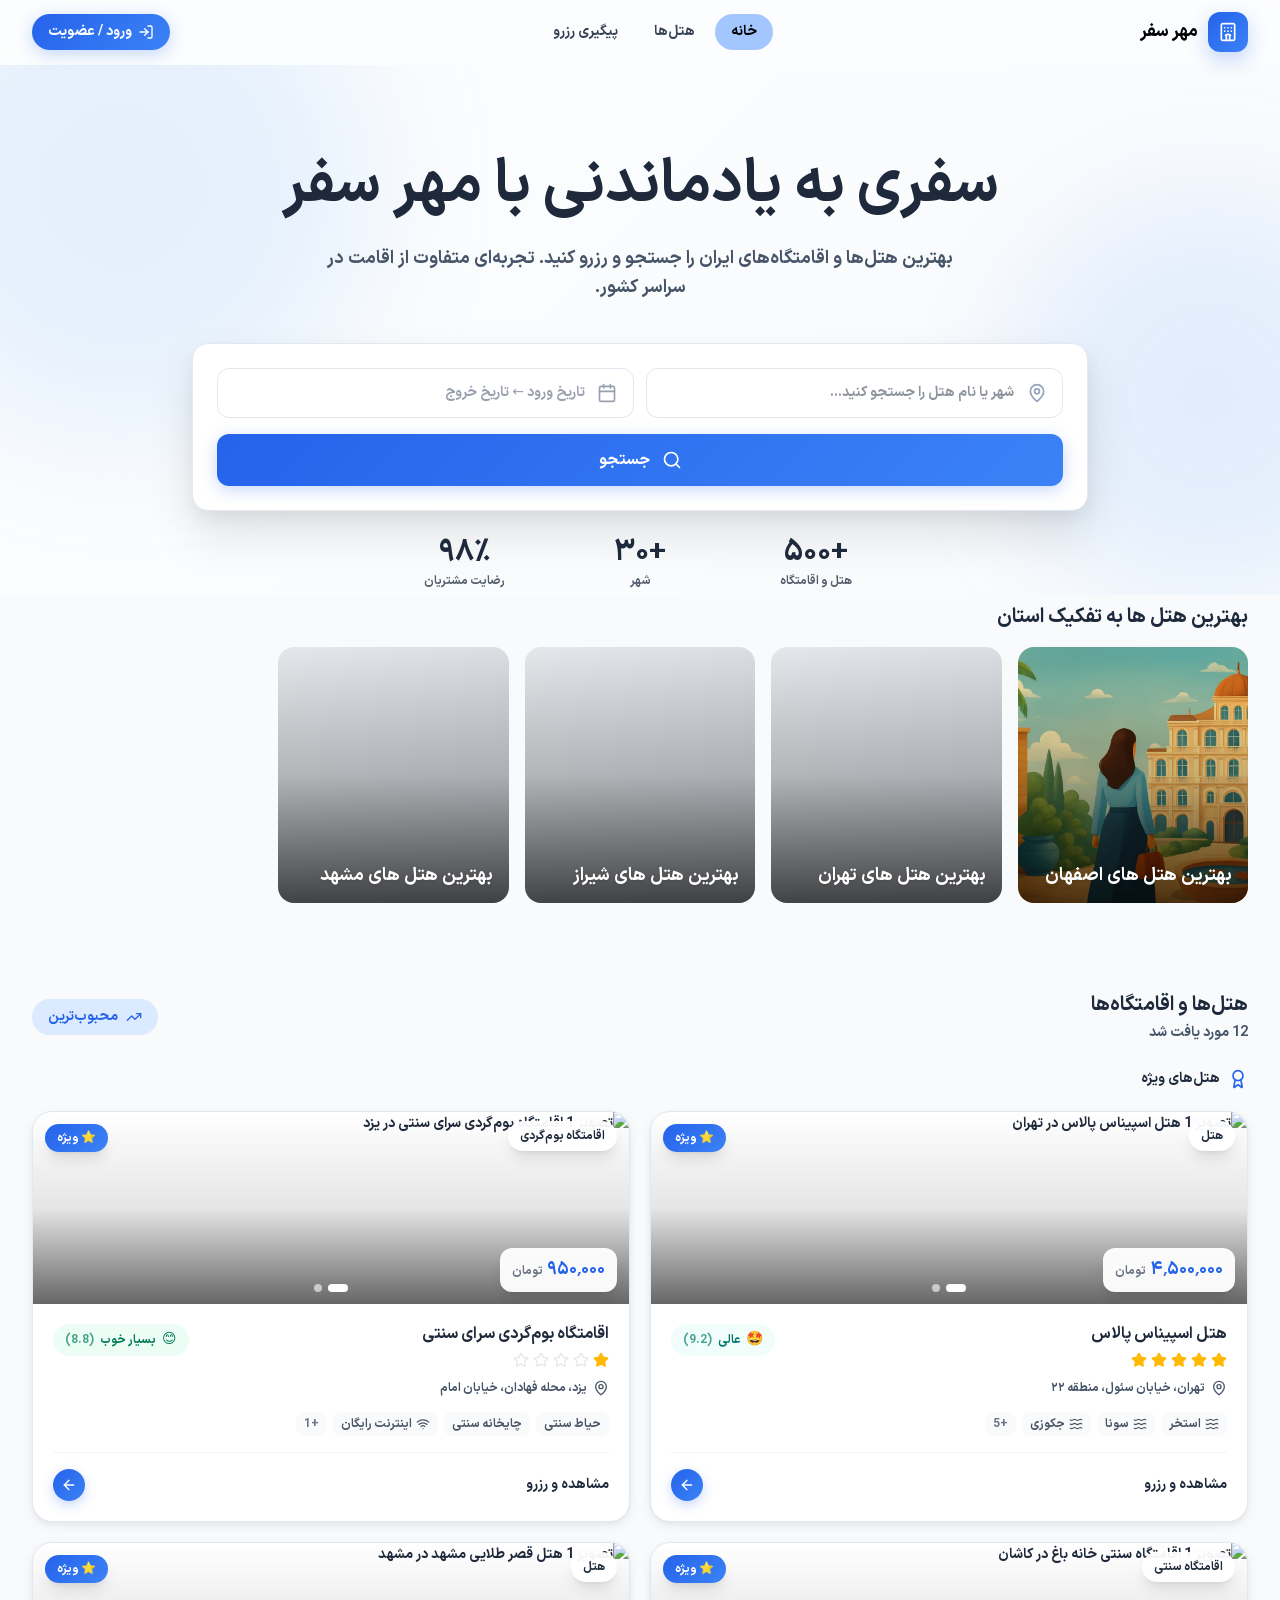
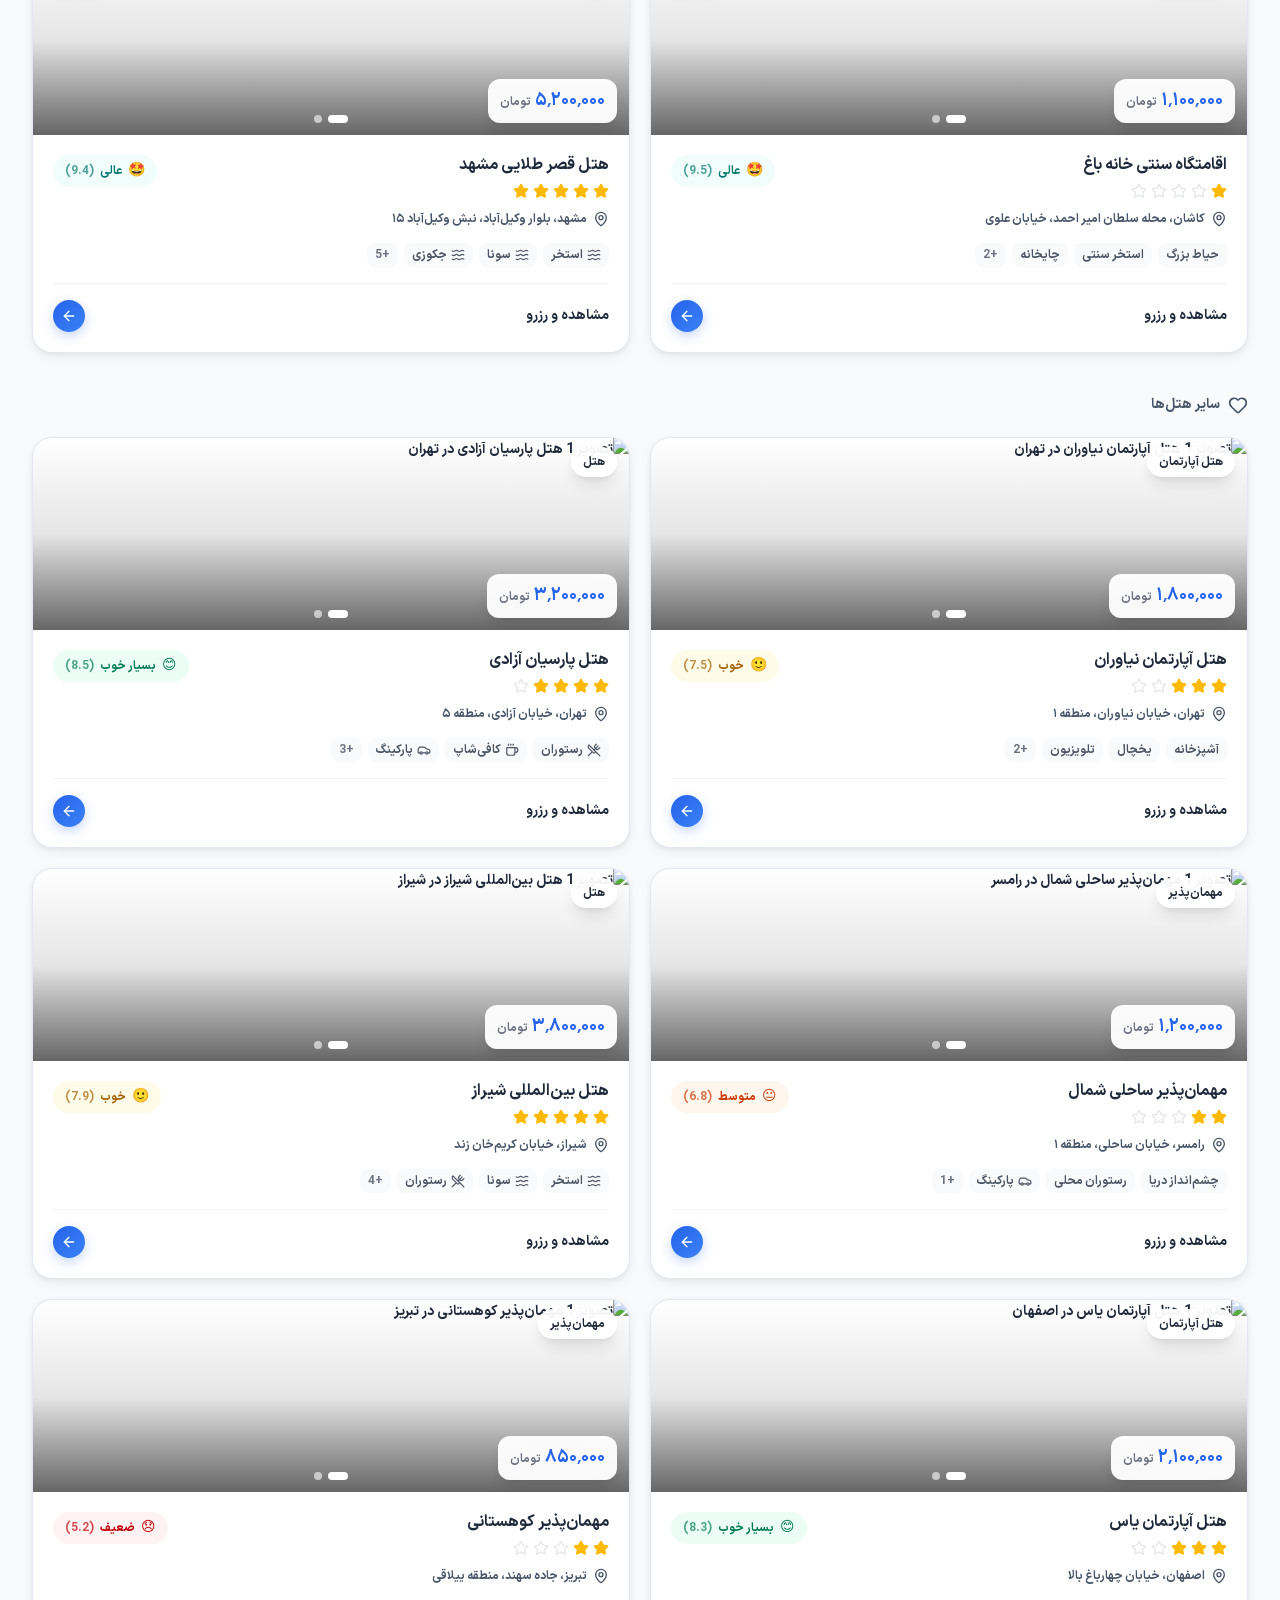
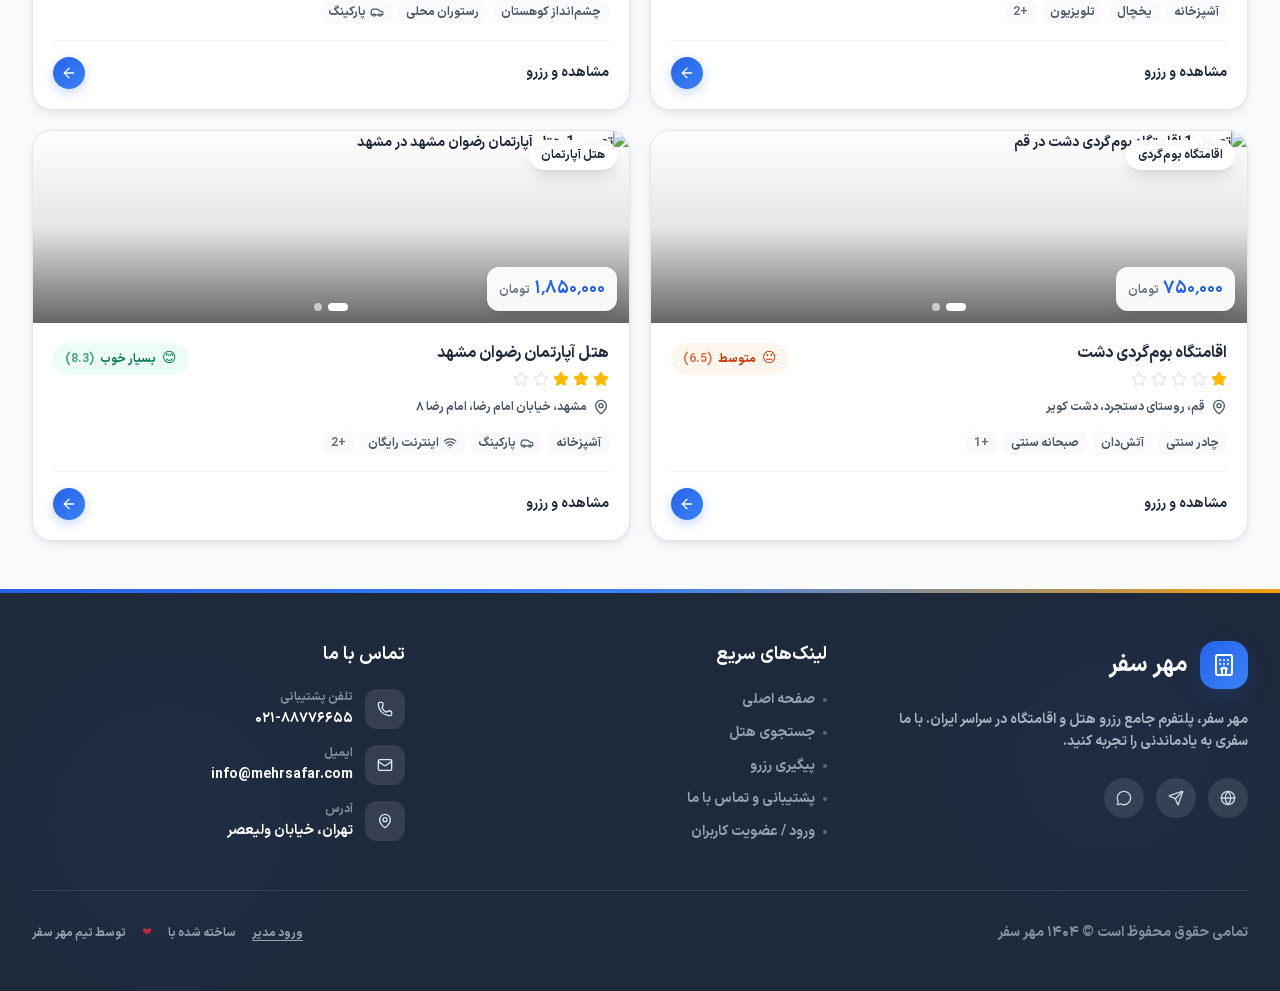
==== index.html @ 2c550559 "Add prebuilt single-file bundle (index.html + live.html) with mobile preview" ====
<!doctype html>
<html lang="fa" dir="rtl">
  <head>
    <meta charset="UTF-8" />
    <meta name="viewport" content="width=device-width, initial-scale=1.0" />
    <meta name="description" content="مهر سفر؛ پلتفرم جامع جستجو و رزرو آنلاین هتل و اقامتگاه در سراسر ایران. بهترین هتل‌ها، اقامتگاه‌های بوم‌گردی و سنتی را با بهترین قیمت رزرو کنید." />
    <meta name="theme-color" content="#2563eb" />
    <meta name="color-scheme" content="light" />
    <meta name="format-detection" content="telephone=no" />
    <meta property="og:type" content="website" />
    <meta property="og:locale" content="fa_IR" />
    <meta property="og:title" content="مهر سفر - رزرو هتل و اقامتگاه" />
    <meta property="og:description" content="جستجو و رزرو آنلاین هتل و اقامتگاه در سراسر ایران با مهر سفر." />
    <meta name="twitter:card" content="summary_large_image" />
    <title>مهر سفر - رزرو هتل و اقامتگاه</title>
    <script type="module" crossorigin>(function(){const s=document.createElement("link").relList;if(s&&s.supports&&s.supports("modulepreload"))return;for(const c of document.querySelectorAll('link[rel="modulepreload"]'))o(c);new MutationObserver(c=>{for(const f of c)if(f.type==="childList")for(const u of f.addedNodes)u.tagName==="LINK"&&u.rel==="modulepreload"&&o(u)}).observe(document,{childList:!0,subtree:!0});function r(c){const f={};return c.integrity&&(f.integrity=c.integrity),c.referrerPolicy&&(f.referrerPolicy=c.referrerPolicy),c.crossOrigin==="use-credentials"?f.credentials="include":c.crossOrigin==="anonymous"?f.credentials="omit":f.credentials="same-origin",f}function o(c){if(c.ep)return;c.ep=!0;const f=r(c);fetch(c.href,f)}})();var Pd={exports:{}},Ai={};var yg;function lN(){if(yg)return Ai;yg=1;var a=Symbol.for("react.transitional.element"),s=Symbol.for("react.fragment");function r(o,c,f){var u=null;if(f!==void 0&&(u=""+f),c.key!==void 0&&(u=""+c.key),"key"in c){f={};for(var x in c)x!=="key"&&(f[x]=c[x])}else f=c;return c=f.ref,{$$typeof:a,type:o,key:u,ref:c!==void 0?c:null,props:f}}return Ai.Fragment=s,Ai.jsx=r,Ai.jsxs=r,Ai}var bg;function iN(){return bg||(bg=1,Pd.exports=lN()),Pd.exports}var n=iN(),$d={exports:{}},we={};var vg;function rN(){if(vg)return we;vg=1;var a=Symbol.for("react.transitional.element"),s=Symbol.for("react.portal"),r=Symbol.for("react.fragment"),o=Symbol.for("react.strict_mode"),c=Symbol.for("react.profiler"),f=Symbol.for("react.consumer"),u=Symbol.for("react.context"),x=Symbol.for("react.forward_ref"),m=Symbol.for("react.suspense"),p=Symbol.for("react.memo"),g=Symbol.for("react.lazy"),v=Symbol.for("react.activity"),C=Symbol.iterator;function k(y){return y===null||typeof y!="object"?null:(y=C&&y[C]||y["@@iterator"],typeof y=="function"?y:null)}var T={isMounted:function(){return!1},enqueueForceUpdate:function(){},enqueueReplaceState:function(){},enqueueSetState:function(){}},N=Object.assign,j={};function w(y,A,z){this.props=y,this.context=A,this.refs=j,this.updater=z||T}w.prototype.isReactComponent={},w.prototype.setState=function(y,A){if(typeof y!="object"&&typeof y!="function"&&y!=null)throw Error("takes an object of state variables to update or a function which returns an object of state variables.");this.updater.enqueueSetState(this,y,A,"setState")},w.prototype.forceUpdate=function(y){this.updater.enqueueForceUpdate(this,y,"forceUpdate")};function M(){}M.prototype=w.prototype;function R(y,A,z){this.props=y,this.context=A,this.refs=j,this.updater=z||T}var V=R.prototype=new M;V.constructor=R,N(V,w.prototype),V.isPureReactComponent=!0;var G=Array.isArray;function J(){}var $={H:null,A:null,T:null,S:null},U=Object.prototype.hasOwnProperty;function ie(y,A,z){var X=z.ref;return{$$typeof:a,type:y,key:A,ref:X!==void 0?X:null,props:z}}function I(y,A){return ie(y.type,A,y.props)}function ce(y){return typeof y=="object"&&y!==null&&y.$$typeof===a}function de(y){var A={"=":"=0",":":"=2"};return"$"+y.replace(/[=:]/g,function(z){return A[z]})}var Ne=/\/+/g;function fe(y,A){return typeof y=="object"&&y!==null&&y.key!=null?de(""+y.key):A.toString(36)}function P(y){switch(y.status){case"fulfilled":return y.value;case"rejected":throw y.reason;default:switch(typeof y.status=="string"?y.then(J,J):(y.status="pending",y.then(function(A){y.status==="pending"&&(y.status="fulfilled",y.value=A)},function(A){y.status==="pending"&&(y.status="rejected",y.reason=A)})),y.status){case"fulfilled":return y.value;case"rejected":throw y.reason}}throw y}function D(y,A,z,X,W){var re=typeof y;(re==="undefined"||re==="boolean")&&(y=null);var pe=!1;if(y===null)pe=!0;else switch(re){case"bigint":case"string":case"number":pe=!0;break;case"object":switch(y.$$typeof){case a:case s:pe=!0;break;case g:return pe=y._init,D(pe(y._payload),A,z,X,W)}}if(pe)return W=W(y),pe=X===""?"."+fe(y,0):X,G(W)?(z="",pe!=null&&(z=pe.replace(Ne,"$&/")+"/"),D(W,A,z,"",function(he){return he})):W!=null&&(ce(W)&&(W=I(W,z+(W.key==null||y&&y.key===W.key?"":(""+W.key).replace(Ne,"$&/")+"/")+pe)),A.push(W)),1;pe=0;var Ke=X===""?".":X+":";if(G(y))for(var se=0;se<y.length;se++)X=y[se],re=Ke+fe(X,se),pe+=D(X,A,z,re,W);else if(se=k(y),typeof se=="function")for(y=se.call(y),se=0;!(X=y.next()).done;)X=X.value,re=Ke+fe(X,se++),pe+=D(X,A,z,re,W);else if(re==="object"){if(typeof y.then=="function")return D(P(y),A,z,X,W);throw A=String(y),Error("Objects are not valid as a React child (found: "+(A==="[object Object]"?"object with keys {"+Object.keys(y).join(", ")+"}":A)+"). If you meant to render a collection of children, use an array instead.")}return pe}function K(y,A,z){if(y==null)return y;var X=[],W=0;return D(y,X,"","",function(re){return A.call(z,re,W++)}),X}function te(y){if(y._status===-1){var A=y._result;A=A(),A.then(function(z){(y._status===0||y._status===-1)&&(y._status=1,y._result=z)},function(z){(y._status===0||y._status===-1)&&(y._status=2,y._result=z)}),y._status===-1&&(y._status=0,y._result=A)}if(y._status===1)return y._result.default;throw y._result}var le=typeof reportError=="function"?reportError:function(y){if(typeof window=="object"&&typeof window.ErrorEvent=="function"){var A=new window.ErrorEvent("error",{bubbles:!0,cancelable:!0,message:typeof y=="object"&&y!==null&&typeof y.message=="string"?String(y.message):String(y),error:y});if(!window.dispatchEvent(A))return}else if(typeof process=="object"&&typeof process.emit=="function"){process.emit("uncaughtException",y);return}console.error(y)},B={map:K,forEach:function(y,A,z){K(y,function(){A.apply(this,arguments)},z)},count:function(y){var A=0;return K(y,function(){A++}),A},toArray:function(y){return K(y,function(A){return A})||[]},only:function(y){if(!ce(y))throw Error("React.Children.only expected to receive a single React element child.");return y}};return we.Activity=v,we.Children=B,we.Component=w,we.Fragment=r,we.Profiler=c,we.PureComponent=R,we.StrictMode=o,we.Suspense=m,we.__CLIENT_INTERNALS_DO_NOT_USE_OR_WARN_USERS_THEY_CANNOT_UPGRADE=$,we.__COMPILER_RUNTIME={__proto__:null,c:function(y){return $.H.useMemoCache(y)}},we.cache=function(y){return function(){return y.apply(null,arguments)}},we.cacheSignal=function(){return null},we.cloneElement=function(y,A,z){if(y==null)throw Error("The argument must be a React element, but you passed "+y+".");var X=N({},y.props),W=y.key;if(A!=null)for(re in A.key!==void 0&&(W=""+A.key),A)!U.call(A,re)||re==="key"||re==="__self"||re==="__source"||re==="ref"&&A.ref===void 0||(X[re]=A[re]);var re=arguments.length-2;if(re===1)X.children=z;else if(1<re){for(var pe=Array(re),Ke=0;Ke<re;Ke++)pe[Ke]=arguments[Ke+2];X.children=pe}return ie(y.type,W,X)},we.createContext=function(y){return y={$$typeof:u,_currentValue:y,_currentValue2:y,_threadCount:0,Provider:null,Consumer:null},y.Provider=y,y.Consumer={$$typeof:f,_context:y},y},we.createElement=function(y,A,z){var X,W={},re=null;if(A!=null)for(X in A.key!==void 0&&(re=""+A.key),A)U.call(A,X)&&X!=="key"&&X!=="__self"&&X!=="__source"&&(W[X]=A[X]);var pe=arguments.length-2;if(pe===1)W.children=z;else if(1<pe){for(var Ke=Array(pe),se=0;se<pe;se++)Ke[se]=arguments[se+2];W.children=Ke}if(y&&y.defaultProps)for(X in pe=y.defaultProps,pe)W[X]===void 0&&(W[X]=pe[X]);return ie(y,re,W)},we.createRef=function(){return{current:null}},we.forwardRef=function(y){return{$$typeof:x,render:y}},we.isValidElement=ce,we.lazy=function(y){return{$$typeof:g,_payload:{_status:-1,_result:y},_init:te}},we.memo=function(y,A){return{$$typeof:p,type:y,compare:A===void 0?null:A}},we.startTransition=function(y){var A=$.T,z={};$.T=z;try{var X=y(),W=$.S;W!==null&&W(z,X),typeof X=="object"&&X!==null&&typeof X.then=="function"&&X.then(J,le)}catch(re){le(re)}finally{A!==null&&z.types!==null&&(A.types=z.types),$.T=A}},we.unstable_useCacheRefresh=function(){return $.H.useCacheRefresh()},we.use=function(y){return $.H.use(y)},we.useActionState=function(y,A,z){return $.H.useActionState(y,A,z)},we.useCallback=function(y,A){return $.H.useCallback(y,A)},we.useContext=function(y){return $.H.useContext(y)},we.useDebugValue=function(){},we.useDeferredValue=function(y,A){return $.H.useDeferredValue(y,A)},we.useEffect=function(y,A){return $.H.useEffect(y,A)},we.useEffectEvent=function(y){return $.H.useEffectEvent(y)},we.useId=function(){return $.H.useId()},we.useImperativeHandle=function(y,A,z){return $.H.useImperativeHandle(y,A,z)},we.useInsertionEffect=function(y,A){return $.H.useInsertionEffect(y,A)},we.useLayoutEffect=function(y,A){return $.H.useLayoutEffect(y,A)},we.useMemo=function(y,A){return $.H.useMemo(y,A)},we.useOptimistic=function(y,A){return $.H.useOptimistic(y,A)},we.useReducer=function(y,A,z){return $.H.useReducer(y,A,z)},we.useRef=function(y){return $.H.useRef(y)},we.useState=function(y){return $.H.useState(y)},we.useSyncExternalStore=function(y,A,z){return $.H.useSyncExternalStore(y,A,z)},we.useTransition=function(){return $.H.useTransition()},we.version="19.2.6",we}var jg;function bh(){return jg||(jg=1,$d.exports=rN()),$d.exports}var S=bh(),Yd={exports:{}},Ri={},qd={exports:{}},Gd={};var Ng;function oN(){return Ng||(Ng=1,(function(a){function s(D,K){var te=D.length;D.push(K);e:for(;0<te;){var le=te-1>>>1,B=D[le];if(0<c(B,K))D[le]=K,D[te]=B,te=le;else break e}}function r(D){return D.length===0?null:D[0]}function o(D){if(D.length===0)return null;var K=D[0],te=D.pop();if(te!==K){D[0]=te;e:for(var le=0,B=D.length,y=B>>>1;le<y;){var A=2*(le+1)-1,z=D[A],X=A+1,W=D[X];if(0>c(z,te))X<B&&0>c(W,z)?(D[le]=W,D[X]=te,le=X):(D[le]=z,D[A]=te,le=A);else if(X<B&&0>c(W,te))D[le]=W,D[X]=te,le=X;else break e}}return K}function c(D,K){var te=D.sortIndex-K.sortIndex;return te!==0?te:D.id-K.id}if(a.unstable_now=void 0,typeof performance=="object"&&typeof performance.now=="function"){var f=performance;a.unstable_now=function(){return f.now()}}else{var u=Date,x=u.now();a.unstable_now=function(){return u.now()-x}}var m=[],p=[],g=1,v=null,C=3,k=!1,T=!1,N=!1,j=!1,w=typeof setTimeout=="function"?setTimeout:null,M=typeof clearTimeout=="function"?clearTimeout:null,R=typeof setImmediate<"u"?setImmediate:null;function V(D){for(var K=r(p);K!==null;){if(K.callback===null)o(p);else if(K.startTime<=D)o(p),K.sortIndex=K.expirationTime,s(m,K);else break;K=r(p)}}function G(D){if(N=!1,V(D),!T)if(r(m)!==null)T=!0,J||(J=!0,de());else{var K=r(p);K!==null&&P(G,K.startTime-D)}}var J=!1,$=-1,U=5,ie=-1;function I(){return j?!0:!(a.unstable_now()-ie<U)}function ce(){if(j=!1,J){var D=a.unstable_now();ie=D;var K=!0;try{e:{T=!1,N&&(N=!1,M($),$=-1),k=!0;var te=C;try{t:{for(V(D),v=r(m);v!==null&&!(v.expirationTime>D&&I());){var le=v.callback;if(typeof le=="function"){v.callback=null,C=v.priorityLevel;var B=le(v.expirationTime<=D);if(D=a.unstable_now(),typeof B=="function"){v.callback=B,V(D),K=!0;break t}v===r(m)&&o(m),V(D)}else o(m);v=r(m)}if(v!==null)K=!0;else{var y=r(p);y!==null&&P(G,y.startTime-D),K=!1}}break e}finally{v=null,C=te,k=!1}K=void 0}}finally{K?de():J=!1}}}var de;if(typeof R=="function")de=function(){R(ce)};else if(typeof MessageChannel<"u"){var Ne=new MessageChannel,fe=Ne.port2;Ne.port1.onmessage=ce,de=function(){fe.postMessage(null)}}else de=function(){w(ce,0)};function P(D,K){$=w(function(){D(a.unstable_now())},K)}a.unstable_IdlePriority=5,a.unstable_ImmediatePriority=1,a.unstable_LowPriority=4,a.unstable_NormalPriority=3,a.unstable_Profiling=null,a.unstable_UserBlockingPriority=2,a.unstable_cancelCallback=function(D){D.callback=null},a.unstable_forceFrameRate=function(D){0>D||125<D?console.error("forceFrameRate takes a positive int between 0 and 125, forcing frame rates higher than 125 fps is not supported"):U=0<D?Math.floor(1e3/D):5},a.unstable_getCurrentPriorityLevel=function(){return C},a.unstable_next=function(D){switch(C){case 1:case 2:case 3:var K=3;break;default:K=C}var te=C;C=K;try{return D()}finally{C=te}},a.unstable_requestPaint=function(){j=!0},a.unstable_runWithPriority=function(D,K){switch(D){case 1:case 2:case 3:case 4:case 5:break;default:D=3}var te=C;C=D;try{return K()}finally{C=te}},a.unstable_scheduleCallback=function(D,K,te){var le=a.unstable_now();switch(typeof te=="object"&&te!==null?(te=te.delay,te=typeof te=="number"&&0<te?le+te:le):te=le,D){case 1:var B=-1;break;case 2:B=250;break;case 5:B=1073741823;break;case 4:B=1e4;break;default:B=5e3}return B=te+B,D={id:g++,callback:K,priorityLevel:D,startTime:te,expirationTime:B,sortIndex:-1},te>le?(D.sortIndex=te,s(p,D),r(m)===null&&D===r(p)&&(N?(M($),$=-1):N=!0,P(G,te-le))):(D.sortIndex=B,s(m,D),T||k||(T=!0,J||(J=!0,de()))),D},a.unstable_shouldYield=I,a.unstable_wrapCallback=function(D){var K=C;return function(){var te=C;C=K;try{return D.apply(this,arguments)}finally{C=te}}}})(Gd)),Gd}var wg;function cN(){return wg||(wg=1,qd.exports=oN()),qd.exports}var Xd={exports:{}},zt={};var Sg;function uN(){if(Sg)return zt;Sg=1;var a=bh();function s(m){var p="https://react.dev/errors/"+m;if(1<arguments.length){p+="?args[]="+encodeURIComponent(arguments[1]);for(var g=2;g<arguments.length;g++)p+="&args[]="+encodeURIComponent(arguments[g])}return"Minified React error #"+m+"; visit "+p+" for the full message or use the non-minified dev environment for full errors and additional helpful warnings."}function r(){}var o={d:{f:r,r:function(){throw Error(s(522))},D:r,C:r,L:r,m:r,X:r,S:r,M:r},p:0,findDOMNode:null},c=Symbol.for("react.portal");function f(m,p,g){var v=3<arguments.length&&arguments[3]!==void 0?arguments[3]:null;return{$$typeof:c,key:v==null?null:""+v,children:m,containerInfo:p,implementation:g}}var u=a.__CLIENT_INTERNALS_DO_NOT_USE_OR_WARN_USERS_THEY_CANNOT_UPGRADE;function x(m,p){if(m==="font")return"";if(typeof p=="string")return p==="use-credentials"?p:""}return zt.__DOM_INTERNALS_DO_NOT_USE_OR_WARN_USERS_THEY_CANNOT_UPGRADE=o,zt.createPortal=function(m,p){var g=2<arguments.length&&arguments[2]!==void 0?arguments[2]:null;if(!p||p.nodeType!==1&&p.nodeType!==9&&p.nodeType!==11)throw Error(s(299));return f(m,p,null,g)},zt.flushSync=function(m){var p=u.T,g=o.p;try{if(u.T=null,o.p=2,m)return m()}finally{u.T=p,o.p=g,o.d.f()}},zt.preconnect=function(m,p){typeof m=="string"&&(p?(p=p.crossOrigin,p=typeof p=="string"?p==="use-credentials"?p:"":void 0):p=null,o.d.C(m,p))},zt.prefetchDNS=function(m){typeof m=="string"&&o.d.D(m)},zt.preinit=function(m,p){if(typeof m=="string"&&p&&typeof p.as=="string"){var g=p.as,v=x(g,p.crossOrigin),C=typeof p.integrity=="string"?p.integrity:void 0,k=typeof p.fetchPriority=="string"?p.fetchPriority:void 0;g==="style"?o.d.S(m,typeof p.precedence=="string"?p.precedence:void 0,{crossOrigin:v,integrity:C,fetchPriority:k}):g==="script"&&o.d.X(m,{crossOrigin:v,integrity:C,fetchPriority:k,nonce:typeof p.nonce=="string"?p.nonce:void 0})}},zt.preinitModule=function(m,p){if(typeof m=="string")if(typeof p=="object"&&p!==null){if(p.as==null||p.as==="script"){var g=x(p.as,p.crossOrigin);o.d.M(m,{crossOrigin:g,integrity:typeof p.integrity=="string"?p.integrity:void 0,nonce:typeof p.nonce=="string"?p.nonce:void 0})}}else p==null&&o.d.M(m)},zt.preload=function(m,p){if(typeof m=="string"&&typeof p=="object"&&p!==null&&typeof p.as=="string"){var g=p.as,v=x(g,p.crossOrigin);o.d.L(m,g,{crossOrigin:v,integrity:typeof p.integrity=="string"?p.integrity:void 0,nonce:typeof p.nonce=="string"?p.nonce:void 0,type:typeof p.type=="string"?p.type:void 0,fetchPriority:typeof p.fetchPriority=="string"?p.fetchPriority:void 0,referrerPolicy:typeof p.referrerPolicy=="string"?p.referrerPolicy:void 0,imageSrcSet:typeof p.imageSrcSet=="string"?p.imageSrcSet:void 0,imageSizes:typeof p.imageSizes=="string"?p.imageSizes:void 0,media:typeof p.media=="string"?p.media:void 0})}},zt.preloadModule=function(m,p){if(typeof m=="string")if(p){var g=x(p.as,p.crossOrigin);o.d.m(m,{as:typeof p.as=="string"&&p.as!=="script"?p.as:void 0,crossOrigin:g,integrity:typeof p.integrity=="string"?p.integrity:void 0})}else o.d.m(m)},zt.requestFormReset=function(m){o.d.r(m)},zt.unstable_batchedUpdates=function(m,p){return m(p)},zt.useFormState=function(m,p,g){return u.H.useFormState(m,p,g)},zt.useFormStatus=function(){return u.H.useHostTransitionStatus()},zt.version="19.2.6",zt}var Cg;function T1(){if(Cg)return Xd.exports;Cg=1;function a(){if(!(typeof __REACT_DEVTOOLS_GLOBAL_HOOK__>"u"||typeof __REACT_DEVTOOLS_GLOBAL_HOOK__.checkDCE!="function"))try{__REACT_DEVTOOLS_GLOBAL_HOOK__.checkDCE(a)}catch(s){console.error(s)}}return a(),Xd.exports=uN(),Xd.exports}var kg;function dN(){if(kg)return Ri;kg=1;var a=cN(),s=bh(),r=T1();function o(e){var t="https://react.dev/errors/"+e;if(1<arguments.length){t+="?args[]="+encodeURIComponent(arguments[1]);for(var l=2;l<arguments.length;l++)t+="&args[]="+encodeURIComponent(arguments[l])}return"Minified React error #"+e+"; visit "+t+" for the full message or use the non-minified dev environment for full errors and additional helpful warnings."}function c(e){return!(!e||e.nodeType!==1&&e.nodeType!==9&&e.nodeType!==11)}function f(e){var t=e,l=e;if(e.alternate)for(;t.return;)t=t.return;else{e=t;do t=e,(t.flags&4098)!==0&&(l=t.return),e=t.return;while(e)}return t.tag===3?l:null}function u(e){if(e.tag===13){var t=e.memoizedState;if(t===null&&(e=e.alternate,e!==null&&(t=e.memoizedState)),t!==null)return t.dehydrated}return null}function x(e){if(e.tag===31){var t=e.memoizedState;if(t===null&&(e=e.alternate,e!==null&&(t=e.memoizedState)),t!==null)return t.dehydrated}return null}function m(e){if(f(e)!==e)throw Error(o(188))}function p(e){var t=e.alternate;if(!t){if(t=f(e),t===null)throw Error(o(188));return t!==e?null:e}for(var l=e,i=t;;){var d=l.return;if(d===null)break;var h=d.alternate;if(h===null){if(i=d.return,i!==null){l=i;continue}break}if(d.child===h.child){for(h=d.child;h;){if(h===l)return m(d),e;if(h===i)return m(d),t;h=h.sibling}throw Error(o(188))}if(l.return!==i.return)l=d,i=h;else{for(var b=!1,E=d.child;E;){if(E===l){b=!0,l=d,i=h;break}if(E===i){b=!0,i=d,l=h;break}E=E.sibling}if(!b){for(E=h.child;E;){if(E===l){b=!0,l=h,i=d;break}if(E===i){b=!0,i=h,l=d;break}E=E.sibling}if(!b)throw Error(o(189))}}if(l.alternate!==i)throw Error(o(190))}if(l.tag!==3)throw Error(o(188));return l.stateNode.current===l?e:t}function g(e){var t=e.tag;if(t===5||t===26||t===27||t===6)return e;for(e=e.child;e!==null;){if(t=g(e),t!==null)return t;e=e.sibling}return null}var v=Object.assign,C=Symbol.for("react.element"),k=Symbol.for("react.transitional.element"),T=Symbol.for("react.portal"),N=Symbol.for("react.fragment"),j=Symbol.for("react.strict_mode"),w=Symbol.for("react.profiler"),M=Symbol.for("react.consumer"),R=Symbol.for("react.context"),V=Symbol.for("react.forward_ref"),G=Symbol.for("react.suspense"),J=Symbol.for("react.suspense_list"),$=Symbol.for("react.memo"),U=Symbol.for("react.lazy"),ie=Symbol.for("react.activity"),I=Symbol.for("react.memo_cache_sentinel"),ce=Symbol.iterator;function de(e){return e===null||typeof e!="object"?null:(e=ce&&e[ce]||e["@@iterator"],typeof e=="function"?e:null)}var Ne=Symbol.for("react.client.reference");function fe(e){if(e==null)return null;if(typeof e=="function")return e.$$typeof===Ne?null:e.displayName||e.name||null;if(typeof e=="string")return e;switch(e){case N:return"Fragment";case w:return"Profiler";case j:return"StrictMode";case G:return"Suspense";case J:return"SuspenseList";case ie:return"Activity"}if(typeof e=="object")switch(e.$$typeof){case T:return"Portal";case R:return e.displayName||"Context";case M:return(e._context.displayName||"Context")+".Consumer";case V:var t=e.render;return e=e.displayName,e||(e=t.displayName||t.name||"",e=e!==""?"ForwardRef("+e+")":"ForwardRef"),e;case $:return t=e.displayName||null,t!==null?t:fe(e.type)||"Memo";case U:t=e._payload,e=e._init;try{return fe(e(t))}catch{}}return null}var P=Array.isArray,D=s.__CLIENT_INTERNALS_DO_NOT_USE_OR_WARN_USERS_THEY_CANNOT_UPGRADE,K=r.__DOM_INTERNALS_DO_NOT_USE_OR_WARN_USERS_THEY_CANNOT_UPGRADE,te={pending:!1,data:null,method:null,action:null},le=[],B=-1;function y(e){return{current:e}}function A(e){0>B||(e.current=le[B],le[B]=null,B--)}function z(e,t){B++,le[B]=e.current,e.current=t}var X=y(null),W=y(null),re=y(null),pe=y(null);function Ke(e,t){switch(z(re,t),z(W,e),z(X,null),t.nodeType){case 9:case 11:e=(e=t.documentElement)&&(e=e.namespaceURI)?Px(e):0;break;default:if(e=t.tagName,t=t.namespaceURI)t=Px(t),e=$x(t,e);else switch(e){case"svg":e=1;break;case"math":e=2;break;default:e=0}}A(X),z(X,e)}function se(){A(X),A(W),A(re)}function he(e){e.memoizedState!==null&&z(pe,e);var t=X.current,l=$x(t,e.type);t!==l&&(z(W,e),z(X,l))}function Re(e){W.current===e&&(A(X),A(W)),pe.current===e&&(A(pe),ki._currentValue=te)}var Qe,mt;function Dt(e){if(Qe===void 0)try{throw Error()}catch(l){var t=l.stack.trim().match(/\n( *(at )?)/);Qe=t&&t[1]||"",mt=-1<l.stack.indexOf(`
    at`)?" (<anonymous>)":-1<l.stack.indexOf("@")?"@unknown:0:0":""}return`
`+Qe+e+mt}var Rt=!1;function Qn(e,t){if(!e||Rt)return"";Rt=!0;var l=Error.prepareStackTrace;Error.prepareStackTrace=void 0;try{var i={DetermineComponentFrameRoot:function(){try{if(t){var ne=function(){throw Error()};if(Object.defineProperty(ne.prototype,"props",{set:function(){throw Error()}}),typeof Reflect=="object"&&Reflect.construct){try{Reflect.construct(ne,[])}catch(Z){var F=Z}Reflect.construct(e,[],ne)}else{try{ne.call()}catch(Z){F=Z}e.call(ne.prototype)}}else{try{throw Error()}catch(Z){F=Z}(ne=e())&&typeof ne.catch=="function"&&ne.catch(function(){})}}catch(Z){if(Z&&F&&typeof Z.stack=="string")return[Z.stack,F.stack]}return[null,null]}};i.DetermineComponentFrameRoot.displayName="DetermineComponentFrameRoot";var d=Object.getOwnPropertyDescriptor(i.DetermineComponentFrameRoot,"name");d&&d.configurable&&Object.defineProperty(i.DetermineComponentFrameRoot,"name",{value:"DetermineComponentFrameRoot"});var h=i.DetermineComponentFrameRoot(),b=h[0],E=h[1];if(b&&E){var _=b.split(`
`),q=E.split(`
`);for(d=i=0;i<_.length&&!_[i].includes("DetermineComponentFrameRoot");)i++;for(;d<q.length&&!q[d].includes("DetermineComponentFrameRoot");)d++;if(i===_.length||d===q.length)for(i=_.length-1,d=q.length-1;1<=i&&0<=d&&_[i]!==q[d];)d--;for(;1<=i&&0<=d;i--,d--)if(_[i]!==q[d]){if(i!==1||d!==1)do if(i--,d--,0>d||_[i]!==q[d]){var ee=`
`+_[i].replace(" at new "," at ");return e.displayName&&ee.includes("<anonymous>")&&(ee=ee.replace("<anonymous>",e.displayName)),ee}while(1<=i&&0<=d);break}}}finally{Rt=!1,Error.prepareStackTrace=l}return(l=e?e.displayName||e.name:"")?Dt(l):""}function Ll(e,t){switch(e.tag){case 26:case 27:case 5:return Dt(e.type);case 16:return Dt("Lazy");case 13:return e.child!==t&&t!==null?Dt("Suspense Fallback"):Dt("Suspense");case 19:return Dt("SuspenseList");case 0:case 15:return Qn(e.type,!1);case 11:return Qn(e.type.render,!1);case 1:return Qn(e.type,!0);case 31:return Dt("Activity");default:return""}}function Jn(e){try{var t="",l=null;do t+=Ll(e,l),l=e,e=e.return;while(e);return t}catch(i){return`
Error generating stack: `+i.message+`
`+i.stack}}var gn=Object.prototype.hasOwnProperty,ga=a.unstable_scheduleCallback,es=a.unstable_cancelCallback,ts=a.unstable_shouldYield,Vl=a.unstable_requestPaint,qe=a.unstable_now,wc=a.unstable_getCurrentPriorityLevel,or=a.unstable_ImmediatePriority,cr=a.unstable_UserBlockingPriority,Rs=a.unstable_NormalPriority,ur=a.unstable_LowPriority,Hl=a.unstable_IdlePriority,Sc=a.log,O=a.unstable_setDisableYieldValue,oe=null,ue=null;function Be(e){if(typeof Sc=="function"&&O(e),ue&&typeof ue.setStrictMode=="function")try{ue.setStrictMode(oe,e)}catch{}}var _t=Math.clz32?Math.clz32:Tc,Cc=Math.log,kc=Math.LN2;function Tc(e){return e>>>=0,e===0?32:31-(Cc(e)/kc|0)|0}var je=256,We=262144,Ha=4194304;function Ua(e){var t=e&42;if(t!==0)return t;switch(e&-e){case 1:return 1;case 2:return 2;case 4:return 4;case 8:return 8;case 16:return 16;case 32:return 32;case 64:return 64;case 128:return 128;case 256:case 512:case 1024:case 2048:case 4096:case 8192:case 16384:case 32768:case 65536:case 131072:return e&261888;case 262144:case 524288:case 1048576:case 2097152:return e&3932160;case 4194304:case 8388608:case 16777216:case 33554432:return e&62914560;case 67108864:return 67108864;case 134217728:return 134217728;case 268435456:return 268435456;case 536870912:return 536870912;case 1073741824:return 0;default:return e}}function Pa(e,t,l){var i=e.pendingLanes;if(i===0)return 0;var d=0,h=e.suspendedLanes,b=e.pingedLanes;e=e.warmLanes;var E=i&134217727;return E!==0?(i=E&~h,i!==0?d=Ua(i):(b&=E,b!==0?d=Ua(b):l||(l=E&~e,l!==0&&(d=Ua(l))))):(E=i&~h,E!==0?d=Ua(E):b!==0?d=Ua(b):l||(l=i&~e,l!==0&&(d=Ua(l)))),d===0?0:t!==0&&t!==d&&(t&h)===0&&(h=d&-d,l=t&-t,h>=l||h===32&&(l&4194048)!==0)?t:d}function Ut(e,t){return(e.pendingLanes&~(e.suspendedLanes&~e.pingedLanes)&t)===0}function Mc(e,t){switch(e){case 1:case 2:case 4:case 8:case 64:return t+250;case 16:case 32:case 128:case 256:case 512:case 1024:case 2048:case 4096:case 8192:case 16384:case 32768:case 65536:case 131072:case 262144:case 524288:case 1048576:case 2097152:return t+5e3;case 4194304:case 8388608:case 16777216:case 33554432:return-1;case 67108864:case 134217728:case 268435456:case 536870912:case 1073741824:return-1;default:return-1}}function Nm(){var e=Ha;return Ha<<=1,(Ha&62914560)===0&&(Ha=4194304),e}function Ec(e){for(var t=[],l=0;31>l;l++)t.push(e);return t}function Ul(e,t){e.pendingLanes|=t,t!==268435456&&(e.suspendedLanes=0,e.pingedLanes=0,e.warmLanes=0)}function F2(e,t,l,i,d,h){var b=e.pendingLanes;e.pendingLanes=l,e.suspendedLanes=0,e.pingedLanes=0,e.warmLanes=0,e.expiredLanes&=l,e.entangledLanes&=l,e.errorRecoveryDisabledLanes&=l,e.shellSuspendCounter=0;var E=e.entanglements,_=e.expirationTimes,q=e.hiddenUpdates;for(l=b&~l;0<l;){var ee=31-_t(l),ne=1<<ee;E[ee]=0,_[ee]=-1;var F=q[ee];if(F!==null)for(q[ee]=null,ee=0;ee<F.length;ee++){var Z=F[ee];Z!==null&&(Z.lane&=-536870913)}l&=~ne}i!==0&&wm(e,i,0),h!==0&&d===0&&e.tag!==0&&(e.suspendedLanes|=h&~(b&~t))}function wm(e,t,l){e.pendingLanes|=t,e.suspendedLanes&=~t;var i=31-_t(t);e.entangledLanes|=t,e.entanglements[i]=e.entanglements[i]|1073741824|l&261930}function Sm(e,t){var l=e.entangledLanes|=t;for(e=e.entanglements;l;){var i=31-_t(l),d=1<<i;d&t|e[i]&t&&(e[i]|=t),l&=~d}}function Cm(e,t){var l=t&-t;return l=(l&42)!==0?1:Ac(l),(l&(e.suspendedLanes|t))!==0?0:l}function Ac(e){switch(e){case 2:e=1;break;case 8:e=4;break;case 32:e=16;break;case 256:case 512:case 1024:case 2048:case 4096:case 8192:case 16384:case 32768:case 65536:case 131072:case 262144:case 524288:case 1048576:case 2097152:case 4194304:case 8388608:case 16777216:case 33554432:e=128;break;case 268435456:e=134217728;break;default:e=0}return e}function Rc(e){return e&=-e,2<e?8<e?(e&134217727)!==0?32:268435456:8:2}function km(){var e=K.p;return e!==0?e:(e=window.event,e===void 0?32:dg(e.type))}function Tm(e,t){var l=K.p;try{return K.p=e,t()}finally{K.p=l}}var yn=Math.random().toString(36).slice(2),jt="__reactFiber$"+yn,Pt="__reactProps$"+yn,zs="__reactContainer$"+yn,zc="__reactEvents$"+yn,I2="__reactListeners$"+yn,K2="__reactHandles$"+yn,Mm="__reactResources$"+yn,Pl="__reactMarker$"+yn;function Dc(e){delete e[jt],delete e[Pt],delete e[zc],delete e[I2],delete e[K2]}function Ds(e){var t=e[jt];if(t)return t;for(var l=e.parentNode;l;){if(t=l[zs]||l[jt]){if(l=t.alternate,t.child!==null||l!==null&&l.child!==null)for(e=Kx(e);e!==null;){if(l=e[jt])return l;e=Kx(e)}return t}e=l,l=e.parentNode}return null}function _s(e){if(e=e[jt]||e[zs]){var t=e.tag;if(t===5||t===6||t===13||t===31||t===26||t===27||t===3)return e}return null}function $l(e){var t=e.tag;if(t===5||t===26||t===27||t===6)return e.stateNode;throw Error(o(33))}function Bs(e){var t=e[Mm];return t||(t=e[Mm]={hoistableStyles:new Map,hoistableScripts:new Map}),t}function yt(e){e[Pl]=!0}var Em=new Set,Am={};function as(e,t){Os(e,t),Os(e+"Capture",t)}function Os(e,t){for(Am[e]=t,e=0;e<t.length;e++)Em.add(t[e])}var W2=RegExp("^[:A-Z_a-z\\u00C0-\\u00D6\\u00D8-\\u00F6\\u00F8-\\u02FF\\u0370-\\u037D\\u037F-\\u1FFF\\u200C-\\u200D\\u2070-\\u218F\\u2C00-\\u2FEF\\u3001-\\uD7FF\\uF900-\\uFDCF\\uFDF0-\\uFFFD][:A-Z_a-z\\u00C0-\\u00D6\\u00D8-\\u00F6\\u00F8-\\u02FF\\u0370-\\u037D\\u037F-\\u1FFF\\u200C-\\u200D\\u2070-\\u218F\\u2C00-\\u2FEF\\u3001-\\uD7FF\\uF900-\\uFDCF\\uFDF0-\\uFFFD\\-.0-9\\u00B7\\u0300-\\u036F\\u203F-\\u2040]*$"),Rm={},zm={};function Z2(e){return gn.call(zm,e)?!0:gn.call(Rm,e)?!1:W2.test(e)?zm[e]=!0:(Rm[e]=!0,!1)}function dr(e,t,l){if(Z2(t))if(l===null)e.removeAttribute(t);else{switch(typeof l){case"undefined":case"function":case"symbol":e.removeAttribute(t);return;case"boolean":var i=t.toLowerCase().slice(0,5);if(i!=="data-"&&i!=="aria-"){e.removeAttribute(t);return}}e.setAttribute(t,""+l)}}function fr(e,t,l){if(l===null)e.removeAttribute(t);else{switch(typeof l){case"undefined":case"function":case"symbol":case"boolean":e.removeAttribute(t);return}e.setAttribute(t,""+l)}}function $a(e,t,l,i){if(i===null)e.removeAttribute(l);else{switch(typeof i){case"undefined":case"function":case"symbol":case"boolean":e.removeAttribute(l);return}e.setAttributeNS(t,l,""+i)}}function na(e){switch(typeof e){case"bigint":case"boolean":case"number":case"string":case"undefined":return e;case"object":return e;default:return""}}function Dm(e){var t=e.type;return(e=e.nodeName)&&e.toLowerCase()==="input"&&(t==="checkbox"||t==="radio")}function Q2(e,t,l){var i=Object.getOwnPropertyDescriptor(e.constructor.prototype,t);if(!e.hasOwnProperty(t)&&typeof i<"u"&&typeof i.get=="function"&&typeof i.set=="function"){var d=i.get,h=i.set;return Object.defineProperty(e,t,{configurable:!0,get:function(){return d.call(this)},set:function(b){l=""+b,h.call(this,b)}}),Object.defineProperty(e,t,{enumerable:i.enumerable}),{getValue:function(){return l},setValue:function(b){l=""+b},stopTracking:function(){e._valueTracker=null,delete e[t]}}}}function _c(e){if(!e._valueTracker){var t=Dm(e)?"checked":"value";e._valueTracker=Q2(e,t,""+e[t])}}function _m(e){if(!e)return!1;var t=e._valueTracker;if(!t)return!0;var l=t.getValue(),i="";return e&&(i=Dm(e)?e.checked?"true":"false":e.value),e=i,e!==l?(t.setValue(e),!0):!1}function hr(e){if(e=e||(typeof document<"u"?document:void 0),typeof e>"u")return null;try{return e.activeElement||e.body}catch{return e.body}}var J2=/[\n"\\]/g;function sa(e){return e.replace(J2,function(t){return"\\"+t.charCodeAt(0).toString(16)+" "})}function Bc(e,t,l,i,d,h,b,E){e.name="",b!=null&&typeof b!="function"&&typeof b!="symbol"&&typeof b!="boolean"?e.type=b:e.removeAttribute("type"),t!=null?b==="number"?(t===0&&e.value===""||e.value!=t)&&(e.value=""+na(t)):e.value!==""+na(t)&&(e.value=""+na(t)):b!=="submit"&&b!=="reset"||e.removeAttribute("value"),t!=null?Oc(e,b,na(t)):l!=null?Oc(e,b,na(l)):i!=null&&e.removeAttribute("value"),d==null&&h!=null&&(e.defaultChecked=!!h),d!=null&&(e.checked=d&&typeof d!="function"&&typeof d!="symbol"),E!=null&&typeof E!="function"&&typeof E!="symbol"&&typeof E!="boolean"?e.name=""+na(E):e.removeAttribute("name")}function Bm(e,t,l,i,d,h,b,E){if(h!=null&&typeof h!="function"&&typeof h!="symbol"&&typeof h!="boolean"&&(e.type=h),t!=null||l!=null){if(!(h!=="submit"&&h!=="reset"||t!=null)){_c(e);return}l=l!=null?""+na(l):"",t=t!=null?""+na(t):l,E||t===e.value||(e.value=t),e.defaultValue=t}i=i??d,i=typeof i!="function"&&typeof i!="symbol"&&!!i,e.checked=E?e.checked:!!i,e.defaultChecked=!!i,b!=null&&typeof b!="function"&&typeof b!="symbol"&&typeof b!="boolean"&&(e.name=b),_c(e)}function Oc(e,t,l){t==="number"&&hr(e.ownerDocument)===e||e.defaultValue===""+l||(e.defaultValue=""+l)}function Ls(e,t,l,i){if(e=e.options,t){t={};for(var d=0;d<l.length;d++)t["$"+l[d]]=!0;for(l=0;l<e.length;l++)d=t.hasOwnProperty("$"+e[l].value),e[l].selected!==d&&(e[l].selected=d),d&&i&&(e[l].defaultSelected=!0)}else{for(l=""+na(l),t=null,d=0;d<e.length;d++){if(e[d].value===l){e[d].selected=!0,i&&(e[d].defaultSelected=!0);return}t!==null||e[d].disabled||(t=e[d])}t!==null&&(t.selected=!0)}}function Om(e,t,l){if(t!=null&&(t=""+na(t),t!==e.value&&(e.value=t),l==null)){e.defaultValue!==t&&(e.defaultValue=t);return}e.defaultValue=l!=null?""+na(l):""}function Lm(e,t,l,i){if(t==null){if(i!=null){if(l!=null)throw Error(o(92));if(P(i)){if(1<i.length)throw Error(o(93));i=i[0]}l=i}l==null&&(l=""),t=l}l=na(t),e.defaultValue=l,i=e.textContent,i===l&&i!==""&&i!==null&&(e.value=i),_c(e)}function Vs(e,t){if(t){var l=e.firstChild;if(l&&l===e.lastChild&&l.nodeType===3){l.nodeValue=t;return}}e.textContent=t}var ej=new Set("animationIterationCount aspectRatio borderImageOutset borderImageSlice borderImageWidth boxFlex boxFlexGroup boxOrdinalGroup columnCount columns flex flexGrow flexPositive flexShrink flexNegative flexOrder gridArea gridRow gridRowEnd gridRowSpan gridRowStart gridColumn gridColumnEnd gridColumnSpan gridColumnStart fontWeight lineClamp lineHeight opacity order orphans scale tabSize widows zIndex zoom fillOpacity floodOpacity stopOpacity strokeDasharray strokeDashoffset strokeMiterlimit strokeOpacity strokeWidth MozAnimationIterationCount MozBoxFlex MozBoxFlexGroup MozLineClamp msAnimationIterationCount msFlex msZoom msFlexGrow msFlexNegative msFlexOrder msFlexPositive msFlexShrink msGridColumn msGridColumnSpan msGridRow msGridRowSpan WebkitAnimationIterationCount WebkitBoxFlex WebKitBoxFlexGroup WebkitBoxOrdinalGroup WebkitColumnCount WebkitColumns WebkitFlex WebkitFlexGrow WebkitFlexPositive WebkitFlexShrink WebkitLineClamp".split(" "));function Vm(e,t,l){var i=t.indexOf("--")===0;l==null||typeof l=="boolean"||l===""?i?e.setProperty(t,""):t==="float"?e.cssFloat="":e[t]="":i?e.setProperty(t,l):typeof l!="number"||l===0||ej.has(t)?t==="float"?e.cssFloat=l:e[t]=(""+l).trim():e[t]=l+"px"}function Hm(e,t,l){if(t!=null&&typeof t!="object")throw Error(o(62));if(e=e.style,l!=null){for(var i in l)!l.hasOwnProperty(i)||t!=null&&t.hasOwnProperty(i)||(i.indexOf("--")===0?e.setProperty(i,""):i==="float"?e.cssFloat="":e[i]="");for(var d in t)i=t[d],t.hasOwnProperty(d)&&l[d]!==i&&Vm(e,d,i)}else for(var h in t)t.hasOwnProperty(h)&&Vm(e,h,t[h])}function Lc(e){if(e.indexOf("-")===-1)return!1;switch(e){case"annotation-xml":case"color-profile":case"font-face":case"font-face-src":case"font-face-uri":case"font-face-format":case"font-face-name":case"missing-glyph":return!1;default:return!0}}var tj=new Map([["acceptCharset","accept-charset"],["htmlFor","for"],["httpEquiv","http-equiv"],["crossOrigin","crossorigin"],["accentHeight","accent-height"],["alignmentBaseline","alignment-baseline"],["arabicForm","arabic-form"],["baselineShift","baseline-shift"],["capHeight","cap-height"],["clipPath","clip-path"],["clipRule","clip-rule"],["colorInterpolation","color-interpolation"],["colorInterpolationFilters","color-interpolation-filters"],["colorProfile","color-profile"],["colorRendering","color-rendering"],["dominantBaseline","dominant-baseline"],["enableBackground","enable-background"],["fillOpacity","fill-opacity"],["fillRule","fill-rule"],["floodColor","flood-color"],["floodOpacity","flood-opacity"],["fontFamily","font-family"],["fontSize","font-size"],["fontSizeAdjust","font-size-adjust"],["fontStretch","font-stretch"],["fontStyle","font-style"],["fontVariant","font-variant"],["fontWeight","font-weight"],["glyphName","glyph-name"],["glyphOrientationHorizontal","glyph-orientation-horizontal"],["glyphOrientationVertical","glyph-orientation-vertical"],["horizAdvX","horiz-adv-x"],["horizOriginX","horiz-origin-x"],["imageRendering","image-rendering"],["letterSpacing","letter-spacing"],["lightingColor","lighting-color"],["markerEnd","marker-end"],["markerMid","marker-mid"],["markerStart","marker-start"],["overlinePosition","overline-position"],["overlineThickness","overline-thickness"],["paintOrder","paint-order"],["panose-1","panose-1"],["pointerEvents","pointer-events"],["renderingIntent","rendering-intent"],["shapeRendering","shape-rendering"],["stopColor","stop-color"],["stopOpacity","stop-opacity"],["strikethroughPosition","strikethrough-position"],["strikethroughThickness","strikethrough-thickness"],["strokeDasharray","stroke-dasharray"],["strokeDashoffset","stroke-dashoffset"],["strokeLinecap","stroke-linecap"],["strokeLinejoin","stroke-linejoin"],["strokeMiterlimit","stroke-miterlimit"],["strokeOpacity","stroke-opacity"],["strokeWidth","stroke-width"],["textAnchor","text-anchor"],["textDecoration","text-decoration"],["textRendering","text-rendering"],["transformOrigin","transform-origin"],["underlinePosition","underline-position"],["underlineThickness","underline-thickness"],["unicodeBidi","unicode-bidi"],["unicodeRange","unicode-range"],["unitsPerEm","units-per-em"],["vAlphabetic","v-alphabetic"],["vHanging","v-hanging"],["vIdeographic","v-ideographic"],["vMathematical","v-mathematical"],["vectorEffect","vector-effect"],["vertAdvY","vert-adv-y"],["vertOriginX","vert-origin-x"],["vertOriginY","vert-origin-y"],["wordSpacing","word-spacing"],["writingMode","writing-mode"],["xmlnsXlink","xmlns:xlink"],["xHeight","x-height"]]),aj=/^[\u0000-\u001F ]*j[\r\n\t]*a[\r\n\t]*v[\r\n\t]*a[\r\n\t]*s[\r\n\t]*c[\r\n\t]*r[\r\n\t]*i[\r\n\t]*p[\r\n\t]*t[\r\n\t]*:/i;function mr(e){return aj.test(""+e)?"javascript:throw new Error('React has blocked a javascript: URL as a security precaution.')":e}function Ya(){}var Vc=null;function Hc(e){return e=e.target||e.srcElement||window,e.correspondingUseElement&&(e=e.correspondingUseElement),e.nodeType===3?e.parentNode:e}var Hs=null,Us=null;function Um(e){var t=_s(e);if(t&&(e=t.stateNode)){var l=e[Pt]||null;e:switch(e=t.stateNode,t.type){case"input":if(Bc(e,l.value,l.defaultValue,l.defaultValue,l.checked,l.defaultChecked,l.type,l.name),t=l.name,l.type==="radio"&&t!=null){for(l=e;l.parentNode;)l=l.parentNode;for(l=l.querySelectorAll('input[name="'+sa(""+t)+'"][type="radio"]'),t=0;t<l.length;t++){var i=l[t];if(i!==e&&i.form===e.form){var d=i[Pt]||null;if(!d)throw Error(o(90));Bc(i,d.value,d.defaultValue,d.defaultValue,d.checked,d.defaultChecked,d.type,d.name)}}for(t=0;t<l.length;t++)i=l[t],i.form===e.form&&_m(i)}break e;case"textarea":Om(e,l.value,l.defaultValue);break e;case"select":t=l.value,t!=null&&Ls(e,!!l.multiple,t,!1)}}}var Uc=!1;function Pm(e,t,l){if(Uc)return e(t,l);Uc=!0;try{var i=e(t);return i}finally{if(Uc=!1,(Hs!==null||Us!==null)&&(to(),Hs&&(t=Hs,e=Us,Us=Hs=null,Um(t),e)))for(t=0;t<e.length;t++)Um(e[t])}}function Yl(e,t){var l=e.stateNode;if(l===null)return null;var i=l[Pt]||null;if(i===null)return null;l=i[t];e:switch(t){case"onClick":case"onClickCapture":case"onDoubleClick":case"onDoubleClickCapture":case"onMouseDown":case"onMouseDownCapture":case"onMouseMove":case"onMouseMoveCapture":case"onMouseUp":case"onMouseUpCapture":case"onMouseEnter":(i=!i.disabled)||(e=e.type,i=!(e==="button"||e==="input"||e==="select"||e==="textarea")),e=!i;break e;default:e=!1}if(e)return null;if(l&&typeof l!="function")throw Error(o(231,t,typeof l));return l}var qa=!(typeof window>"u"||typeof window.document>"u"||typeof window.document.createElement>"u"),Pc=!1;if(qa)try{var ql={};Object.defineProperty(ql,"passive",{get:function(){Pc=!0}}),window.addEventListener("test",ql,ql),window.removeEventListener("test",ql,ql)}catch{Pc=!1}var bn=null,$c=null,pr=null;function $m(){if(pr)return pr;var e,t=$c,l=t.length,i,d="value"in bn?bn.value:bn.textContent,h=d.length;for(e=0;e<l&&t[e]===d[e];e++);var b=l-e;for(i=1;i<=b&&t[l-i]===d[h-i];i++);return pr=d.slice(e,1<i?1-i:void 0)}function xr(e){var t=e.keyCode;return"charCode"in e?(e=e.charCode,e===0&&t===13&&(e=13)):e=t,e===10&&(e=13),32<=e||e===13?e:0}function gr(){return!0}function Ym(){return!1}function $t(e){function t(l,i,d,h,b){this._reactName=l,this._targetInst=d,this.type=i,this.nativeEvent=h,this.target=b,this.currentTarget=null;for(var E in e)e.hasOwnProperty(E)&&(l=e[E],this[E]=l?l(h):h[E]);return this.isDefaultPrevented=(h.defaultPrevented!=null?h.defaultPrevented:h.returnValue===!1)?gr:Ym,this.isPropagationStopped=Ym,this}return v(t.prototype,{preventDefault:function(){this.defaultPrevented=!0;var l=this.nativeEvent;l&&(l.preventDefault?l.preventDefault():typeof l.returnValue!="unknown"&&(l.returnValue=!1),this.isDefaultPrevented=gr)},stopPropagation:function(){var l=this.nativeEvent;l&&(l.stopPropagation?l.stopPropagation():typeof l.cancelBubble!="unknown"&&(l.cancelBubble=!0),this.isPropagationStopped=gr)},persist:function(){},isPersistent:gr}),t}var ns={eventPhase:0,bubbles:0,cancelable:0,timeStamp:function(e){return e.timeStamp||Date.now()},defaultPrevented:0,isTrusted:0},yr=$t(ns),Gl=v({},ns,{view:0,detail:0}),nj=$t(Gl),Yc,qc,Xl,br=v({},Gl,{screenX:0,screenY:0,clientX:0,clientY:0,pageX:0,pageY:0,ctrlKey:0,shiftKey:0,altKey:0,metaKey:0,getModifierState:Xc,button:0,buttons:0,relatedTarget:function(e){return e.relatedTarget===void 0?e.fromElement===e.srcElement?e.toElement:e.fromElement:e.relatedTarget},movementX:function(e){return"movementX"in e?e.movementX:(e!==Xl&&(Xl&&e.type==="mousemove"?(Yc=e.screenX-Xl.screenX,qc=e.screenY-Xl.screenY):qc=Yc=0,Xl=e),Yc)},movementY:function(e){return"movementY"in e?e.movementY:qc}}),qm=$t(br),sj=v({},br,{dataTransfer:0}),lj=$t(sj),ij=v({},Gl,{relatedTarget:0}),Gc=$t(ij),rj=v({},ns,{animationName:0,elapsedTime:0,pseudoElement:0}),oj=$t(rj),cj=v({},ns,{clipboardData:function(e){return"clipboardData"in e?e.clipboardData:window.clipboardData}}),uj=$t(cj),dj=v({},ns,{data:0}),Gm=$t(dj),fj={Esc:"Escape",Spacebar:" ",Left:"ArrowLeft",Up:"ArrowUp",Right:"ArrowRight",Down:"ArrowDown",Del:"Delete",Win:"OS",Menu:"ContextMenu",Apps:"ContextMenu",Scroll:"ScrollLock",MozPrintableKey:"Unidentified"},hj={8:"Backspace",9:"Tab",12:"Clear",13:"Enter",16:"Shift",17:"Control",18:"Alt",19:"Pause",20:"CapsLock",27:"Escape",32:" ",33:"PageUp",34:"PageDown",35:"End",36:"Home",37:"ArrowLeft",38:"ArrowUp",39:"ArrowRight",40:"ArrowDown",45:"Insert",46:"Delete",112:"F1",113:"F2",114:"F3",115:"F4",116:"F5",117:"F6",118:"F7",119:"F8",120:"F9",121:"F10",122:"F11",123:"F12",144:"NumLock",145:"ScrollLock",224:"Meta"},mj={Alt:"altKey",Control:"ctrlKey",Meta:"metaKey",Shift:"shiftKey"};function pj(e){var t=this.nativeEvent;return t.getModifierState?t.getModifierState(e):(e=mj[e])?!!t[e]:!1}function Xc(){return pj}var xj=v({},Gl,{key:function(e){if(e.key){var t=fj[e.key]||e.key;if(t!=="Unidentified")return t}return e.type==="keypress"?(e=xr(e),e===13?"Enter":String.fromCharCode(e)):e.type==="keydown"||e.type==="keyup"?hj[e.keyCode]||"Unidentified":""},code:0,location:0,ctrlKey:0,shiftKey:0,altKey:0,metaKey:0,repeat:0,locale:0,getModifierState:Xc,charCode:function(e){return e.type==="keypress"?xr(e):0},keyCode:function(e){return e.type==="keydown"||e.type==="keyup"?e.keyCode:0},which:function(e){return e.type==="keypress"?xr(e):e.type==="keydown"||e.type==="keyup"?e.keyCode:0}}),gj=$t(xj),yj=v({},br,{pointerId:0,width:0,height:0,pressure:0,tangentialPressure:0,tiltX:0,tiltY:0,twist:0,pointerType:0,isPrimary:0}),Xm=$t(yj),bj=v({},Gl,{touches:0,targetTouches:0,changedTouches:0,altKey:0,metaKey:0,ctrlKey:0,shiftKey:0,getModifierState:Xc}),vj=$t(bj),jj=v({},ns,{propertyName:0,elapsedTime:0,pseudoElement:0}),Nj=$t(jj),wj=v({},br,{deltaX:function(e){return"deltaX"in e?e.deltaX:"wheelDeltaX"in e?-e.wheelDeltaX:0},deltaY:function(e){return"deltaY"in e?e.deltaY:"wheelDeltaY"in e?-e.wheelDeltaY:"wheelDelta"in e?-e.wheelDelta:0},deltaZ:0,deltaMode:0}),Sj=$t(wj),Cj=v({},ns,{newState:0,oldState:0}),kj=$t(Cj),Tj=[9,13,27,32],Fc=qa&&"CompositionEvent"in window,Fl=null;qa&&"documentMode"in document&&(Fl=document.documentMode);var Mj=qa&&"TextEvent"in window&&!Fl,Fm=qa&&(!Fc||Fl&&8<Fl&&11>=Fl),Im=" ",Km=!1;function Wm(e,t){switch(e){case"keyup":return Tj.indexOf(t.keyCode)!==-1;case"keydown":return t.keyCode!==229;case"keypress":case"mousedown":case"focusout":return!0;default:return!1}}function Zm(e){return e=e.detail,typeof e=="object"&&"data"in e?e.data:null}var Ps=!1;function Ej(e,t){switch(e){case"compositionend":return Zm(t);case"keypress":return t.which!==32?null:(Km=!0,Im);case"textInput":return e=t.data,e===Im&&Km?null:e;default:return null}}function Aj(e,t){if(Ps)return e==="compositionend"||!Fc&&Wm(e,t)?(e=$m(),pr=$c=bn=null,Ps=!1,e):null;switch(e){case"paste":return null;case"keypress":if(!(t.ctrlKey||t.altKey||t.metaKey)||t.ctrlKey&&t.altKey){if(t.char&&1<t.char.length)return t.char;if(t.which)return String.fromCharCode(t.which)}return null;case"compositionend":return Fm&&t.locale!=="ko"?null:t.data;default:return null}}var Rj={color:!0,date:!0,datetime:!0,"datetime-local":!0,email:!0,month:!0,number:!0,password:!0,range:!0,search:!0,tel:!0,text:!0,time:!0,url:!0,week:!0};function Qm(e){var t=e&&e.nodeName&&e.nodeName.toLowerCase();return t==="input"?!!Rj[e.type]:t==="textarea"}function Jm(e,t,l,i){Hs?Us?Us.push(i):Us=[i]:Hs=i,t=oo(t,"onChange"),0<t.length&&(l=new yr("onChange","change",null,l,i),e.push({event:l,listeners:t}))}var Il=null,Kl=null;function zj(e){Bx(e,0)}function vr(e){var t=$l(e);if(_m(t))return e}function e0(e,t){if(e==="change")return t}var t0=!1;if(qa){var Ic;if(qa){var Kc="oninput"in document;if(!Kc){var a0=document.createElement("div");a0.setAttribute("oninput","return;"),Kc=typeof a0.oninput=="function"}Ic=Kc}else Ic=!1;t0=Ic&&(!document.documentMode||9<document.documentMode)}function n0(){Il&&(Il.detachEvent("onpropertychange",s0),Kl=Il=null)}function s0(e){if(e.propertyName==="value"&&vr(Kl)){var t=[];Jm(t,Kl,e,Hc(e)),Pm(zj,t)}}function Dj(e,t,l){e==="focusin"?(n0(),Il=t,Kl=l,Il.attachEvent("onpropertychange",s0)):e==="focusout"&&n0()}function _j(e){if(e==="selectionchange"||e==="keyup"||e==="keydown")return vr(Kl)}function Bj(e,t){if(e==="click")return vr(t)}function Oj(e,t){if(e==="input"||e==="change")return vr(t)}function Lj(e,t){return e===t&&(e!==0||1/e===1/t)||e!==e&&t!==t}var It=typeof Object.is=="function"?Object.is:Lj;function Wl(e,t){if(It(e,t))return!0;if(typeof e!="object"||e===null||typeof t!="object"||t===null)return!1;var l=Object.keys(e),i=Object.keys(t);if(l.length!==i.length)return!1;for(i=0;i<l.length;i++){var d=l[i];if(!gn.call(t,d)||!It(e[d],t[d]))return!1}return!0}function l0(e){for(;e&&e.firstChild;)e=e.firstChild;return e}function i0(e,t){var l=l0(e);e=0;for(var i;l;){if(l.nodeType===3){if(i=e+l.textContent.length,e<=t&&i>=t)return{node:l,offset:t-e};e=i}e:{for(;l;){if(l.nextSibling){l=l.nextSibling;break e}l=l.parentNode}l=void 0}l=l0(l)}}function r0(e,t){return e&&t?e===t?!0:e&&e.nodeType===3?!1:t&&t.nodeType===3?r0(e,t.parentNode):"contains"in e?e.contains(t):e.compareDocumentPosition?!!(e.compareDocumentPosition(t)&16):!1:!1}function o0(e){e=e!=null&&e.ownerDocument!=null&&e.ownerDocument.defaultView!=null?e.ownerDocument.defaultView:window;for(var t=hr(e.document);t instanceof e.HTMLIFrameElement;){try{var l=typeof t.contentWindow.location.href=="string"}catch{l=!1}if(l)e=t.contentWindow;else break;t=hr(e.document)}return t}function Wc(e){var t=e&&e.nodeName&&e.nodeName.toLowerCase();return t&&(t==="input"&&(e.type==="text"||e.type==="search"||e.type==="tel"||e.type==="url"||e.type==="password")||t==="textarea"||e.contentEditable==="true")}var Vj=qa&&"documentMode"in document&&11>=document.documentMode,$s=null,Zc=null,Zl=null,Qc=!1;function c0(e,t,l){var i=l.window===l?l.document:l.nodeType===9?l:l.ownerDocument;Qc||$s==null||$s!==hr(i)||(i=$s,"selectionStart"in i&&Wc(i)?i={start:i.selectionStart,end:i.selectionEnd}:(i=(i.ownerDocument&&i.ownerDocument.defaultView||window).getSelection(),i={anchorNode:i.anchorNode,anchorOffset:i.anchorOffset,focusNode:i.focusNode,focusOffset:i.focusOffset}),Zl&&Wl(Zl,i)||(Zl=i,i=oo(Zc,"onSelect"),0<i.length&&(t=new yr("onSelect","select",null,t,l),e.push({event:t,listeners:i}),t.target=$s)))}function ss(e,t){var l={};return l[e.toLowerCase()]=t.toLowerCase(),l["Webkit"+e]="webkit"+t,l["Moz"+e]="moz"+t,l}var Ys={animationend:ss("Animation","AnimationEnd"),animationiteration:ss("Animation","AnimationIteration"),animationstart:ss("Animation","AnimationStart"),transitionrun:ss("Transition","TransitionRun"),transitionstart:ss("Transition","TransitionStart"),transitioncancel:ss("Transition","TransitionCancel"),transitionend:ss("Transition","TransitionEnd")},Jc={},u0={};qa&&(u0=document.createElement("div").style,"AnimationEvent"in window||(delete Ys.animationend.animation,delete Ys.animationiteration.animation,delete Ys.animationstart.animation),"TransitionEvent"in window||delete Ys.transitionend.transition);function ls(e){if(Jc[e])return Jc[e];if(!Ys[e])return e;var t=Ys[e],l;for(l in t)if(t.hasOwnProperty(l)&&l in u0)return Jc[e]=t[l];return e}var d0=ls("animationend"),f0=ls("animationiteration"),h0=ls("animationstart"),Hj=ls("transitionrun"),Uj=ls("transitionstart"),Pj=ls("transitioncancel"),m0=ls("transitionend"),p0=new Map,eu="abort auxClick beforeToggle cancel canPlay canPlayThrough click close contextMenu copy cut drag dragEnd dragEnter dragExit dragLeave dragOver dragStart drop durationChange emptied encrypted ended error gotPointerCapture input invalid keyDown keyPress keyUp load loadedData loadedMetadata loadStart lostPointerCapture mouseDown mouseMove mouseOut mouseOver mouseUp paste pause play playing pointerCancel pointerDown pointerMove pointerOut pointerOver pointerUp progress rateChange reset resize seeked seeking stalled submit suspend timeUpdate touchCancel touchEnd touchStart volumeChange scroll toggle touchMove waiting wheel".split(" ");eu.push("scrollEnd");function ya(e,t){p0.set(e,t),as(t,[e])}var jr=typeof reportError=="function"?reportError:function(e){if(typeof window=="object"&&typeof window.ErrorEvent=="function"){var t=new window.ErrorEvent("error",{bubbles:!0,cancelable:!0,message:typeof e=="object"&&e!==null&&typeof e.message=="string"?String(e.message):String(e),error:e});if(!window.dispatchEvent(t))return}else if(typeof process=="object"&&typeof process.emit=="function"){process.emit("uncaughtException",e);return}console.error(e)},la=[],qs=0,tu=0;function Nr(){for(var e=qs,t=tu=qs=0;t<e;){var l=la[t];la[t++]=null;var i=la[t];la[t++]=null;var d=la[t];la[t++]=null;var h=la[t];if(la[t++]=null,i!==null&&d!==null){var b=i.pending;b===null?d.next=d:(d.next=b.next,b.next=d),i.pending=d}h!==0&&x0(l,d,h)}}function wr(e,t,l,i){la[qs++]=e,la[qs++]=t,la[qs++]=l,la[qs++]=i,tu|=i,e.lanes|=i,e=e.alternate,e!==null&&(e.lanes|=i)}function au(e,t,l,i){return wr(e,t,l,i),Sr(e)}function is(e,t){return wr(e,null,null,t),Sr(e)}function x0(e,t,l){e.lanes|=l;var i=e.alternate;i!==null&&(i.lanes|=l);for(var d=!1,h=e.return;h!==null;)h.childLanes|=l,i=h.alternate,i!==null&&(i.childLanes|=l),h.tag===22&&(e=h.stateNode,e===null||e._visibility&1||(d=!0)),e=h,h=h.return;return e.tag===3?(h=e.stateNode,d&&t!==null&&(d=31-_t(l),e=h.hiddenUpdates,i=e[d],i===null?e[d]=[t]:i.push(t),t.lane=l|536870912),h):null}function Sr(e){if(50<bi)throw bi=0,dd=null,Error(o(185));for(var t=e.return;t!==null;)e=t,t=e.return;return e.tag===3?e.stateNode:null}var Gs={};function $j(e,t,l,i){this.tag=e,this.key=l,this.sibling=this.child=this.return=this.stateNode=this.type=this.elementType=null,this.index=0,this.refCleanup=this.ref=null,this.pendingProps=t,this.dependencies=this.memoizedState=this.updateQueue=this.memoizedProps=null,this.mode=i,this.subtreeFlags=this.flags=0,this.deletions=null,this.childLanes=this.lanes=0,this.alternate=null}function Kt(e,t,l,i){return new $j(e,t,l,i)}function nu(e){return e=e.prototype,!(!e||!e.isReactComponent)}function Ga(e,t){var l=e.alternate;return l===null?(l=Kt(e.tag,t,e.key,e.mode),l.elementType=e.elementType,l.type=e.type,l.stateNode=e.stateNode,l.alternate=e,e.alternate=l):(l.pendingProps=t,l.type=e.type,l.flags=0,l.subtreeFlags=0,l.deletions=null),l.flags=e.flags&65011712,l.childLanes=e.childLanes,l.lanes=e.lanes,l.child=e.child,l.memoizedProps=e.memoizedProps,l.memoizedState=e.memoizedState,l.updateQueue=e.updateQueue,t=e.dependencies,l.dependencies=t===null?null:{lanes:t.lanes,firstContext:t.firstContext},l.sibling=e.sibling,l.index=e.index,l.ref=e.ref,l.refCleanup=e.refCleanup,l}function g0(e,t){e.flags&=65011714;var l=e.alternate;return l===null?(e.childLanes=0,e.lanes=t,e.child=null,e.subtreeFlags=0,e.memoizedProps=null,e.memoizedState=null,e.updateQueue=null,e.dependencies=null,e.stateNode=null):(e.childLanes=l.childLanes,e.lanes=l.lanes,e.child=l.child,e.subtreeFlags=0,e.deletions=null,e.memoizedProps=l.memoizedProps,e.memoizedState=l.memoizedState,e.updateQueue=l.updateQueue,e.type=l.type,t=l.dependencies,e.dependencies=t===null?null:{lanes:t.lanes,firstContext:t.firstContext}),e}function Cr(e,t,l,i,d,h){var b=0;if(i=e,typeof e=="function")nu(e)&&(b=1);else if(typeof e=="string")b=F5(e,l,X.current)?26:e==="html"||e==="head"||e==="body"?27:5;else e:switch(e){case ie:return e=Kt(31,l,t,d),e.elementType=ie,e.lanes=h,e;case N:return rs(l.children,d,h,t);case j:b=8,d|=24;break;case w:return e=Kt(12,l,t,d|2),e.elementType=w,e.lanes=h,e;case G:return e=Kt(13,l,t,d),e.elementType=G,e.lanes=h,e;case J:return e=Kt(19,l,t,d),e.elementType=J,e.lanes=h,e;default:if(typeof e=="object"&&e!==null)switch(e.$$typeof){case R:b=10;break e;case M:b=9;break e;case V:b=11;break e;case $:b=14;break e;case U:b=16,i=null;break e}b=29,l=Error(o(130,e===null?"null":typeof e,"")),i=null}return t=Kt(b,l,t,d),t.elementType=e,t.type=i,t.lanes=h,t}function rs(e,t,l,i){return e=Kt(7,e,i,t),e.lanes=l,e}function su(e,t,l){return e=Kt(6,e,null,t),e.lanes=l,e}function y0(e){var t=Kt(18,null,null,0);return t.stateNode=e,t}function lu(e,t,l){return t=Kt(4,e.children!==null?e.children:[],e.key,t),t.lanes=l,t.stateNode={containerInfo:e.containerInfo,pendingChildren:null,implementation:e.implementation},t}var b0=new WeakMap;function ia(e,t){if(typeof e=="object"&&e!==null){var l=b0.get(e);return l!==void 0?l:(t={value:e,source:t,stack:Jn(t)},b0.set(e,t),t)}return{value:e,source:t,stack:Jn(t)}}var Xs=[],Fs=0,kr=null,Ql=0,ra=[],oa=0,vn=null,Ta=1,Ma="";function Xa(e,t){Xs[Fs++]=Ql,Xs[Fs++]=kr,kr=e,Ql=t}function v0(e,t,l){ra[oa++]=Ta,ra[oa++]=Ma,ra[oa++]=vn,vn=e;var i=Ta;e=Ma;var d=32-_t(i)-1;i&=~(1<<d),l+=1;var h=32-_t(t)+d;if(30<h){var b=d-d%5;h=(i&(1<<b)-1).toString(32),i>>=b,d-=b,Ta=1<<32-_t(t)+d|l<<d|i,Ma=h+e}else Ta=1<<h|l<<d|i,Ma=e}function iu(e){e.return!==null&&(Xa(e,1),v0(e,1,0))}function ru(e){for(;e===kr;)kr=Xs[--Fs],Xs[Fs]=null,Ql=Xs[--Fs],Xs[Fs]=null;for(;e===vn;)vn=ra[--oa],ra[oa]=null,Ma=ra[--oa],ra[oa]=null,Ta=ra[--oa],ra[oa]=null}function j0(e,t){ra[oa++]=Ta,ra[oa++]=Ma,ra[oa++]=vn,Ta=t.id,Ma=t.overflow,vn=e}var Nt=null,Ge=null,Ae=!1,jn=null,ca=!1,ou=Error(o(519));function Nn(e){var t=Error(o(418,1<arguments.length&&arguments[1]!==void 0&&arguments[1]?"text":"HTML",""));throw Jl(ia(t,e)),ou}function N0(e){var t=e.stateNode,l=e.type,i=e.memoizedProps;switch(t[jt]=e,t[Pt]=i,l){case"dialog":Te("cancel",t),Te("close",t);break;case"iframe":case"object":case"embed":Te("load",t);break;case"video":case"audio":for(l=0;l<ji.length;l++)Te(ji[l],t);break;case"source":Te("error",t);break;case"img":case"image":case"link":Te("error",t),Te("load",t);break;case"details":Te("toggle",t);break;case"input":Te("invalid",t),Bm(t,i.value,i.defaultValue,i.checked,i.defaultChecked,i.type,i.name,!0);break;case"select":Te("invalid",t);break;case"textarea":Te("invalid",t),Lm(t,i.value,i.defaultValue,i.children)}l=i.children,typeof l!="string"&&typeof l!="number"&&typeof l!="bigint"||t.textContent===""+l||i.suppressHydrationWarning===!0||Hx(t.textContent,l)?(i.popover!=null&&(Te("beforetoggle",t),Te("toggle",t)),i.onScroll!=null&&Te("scroll",t),i.onScrollEnd!=null&&Te("scrollend",t),i.onClick!=null&&(t.onclick=Ya),t=!0):t=!1,t||Nn(e,!0)}function w0(e){for(Nt=e.return;Nt;)switch(Nt.tag){case 5:case 31:case 13:ca=!1;return;case 27:case 3:ca=!0;return;default:Nt=Nt.return}}function Is(e){if(e!==Nt)return!1;if(!Ae)return w0(e),Ae=!0,!1;var t=e.tag,l;if((l=t!==3&&t!==27)&&((l=t===5)&&(l=e.type,l=!(l!=="form"&&l!=="button")||kd(e.type,e.memoizedProps)),l=!l),l&&Ge&&Nn(e),w0(e),t===13){if(e=e.memoizedState,e=e!==null?e.dehydrated:null,!e)throw Error(o(317));Ge=Ix(e)}else if(t===31){if(e=e.memoizedState,e=e!==null?e.dehydrated:null,!e)throw Error(o(317));Ge=Ix(e)}else t===27?(t=Ge,On(e.type)?(e=Rd,Rd=null,Ge=e):Ge=t):Ge=Nt?da(e.stateNode.nextSibling):null;return!0}function os(){Ge=Nt=null,Ae=!1}function cu(){var e=jn;return e!==null&&(Xt===null?Xt=e:Xt.push.apply(Xt,e),jn=null),e}function Jl(e){jn===null?jn=[e]:jn.push(e)}var uu=y(null),cs=null,Fa=null;function wn(e,t,l){z(uu,t._currentValue),t._currentValue=l}function Ia(e){e._currentValue=uu.current,A(uu)}function du(e,t,l){for(;e!==null;){var i=e.alternate;if((e.childLanes&t)!==t?(e.childLanes|=t,i!==null&&(i.childLanes|=t)):i!==null&&(i.childLanes&t)!==t&&(i.childLanes|=t),e===l)break;e=e.return}}function fu(e,t,l,i){var d=e.child;for(d!==null&&(d.return=e);d!==null;){var h=d.dependencies;if(h!==null){var b=d.child;h=h.firstContext;e:for(;h!==null;){var E=h;h=d;for(var _=0;_<t.length;_++)if(E.context===t[_]){h.lanes|=l,E=h.alternate,E!==null&&(E.lanes|=l),du(h.return,l,e),i||(b=null);break e}h=E.next}}else if(d.tag===18){if(b=d.return,b===null)throw Error(o(341));b.lanes|=l,h=b.alternate,h!==null&&(h.lanes|=l),du(b,l,e),b=null}else b=d.child;if(b!==null)b.return=d;else for(b=d;b!==null;){if(b===e){b=null;break}if(d=b.sibling,d!==null){d.return=b.return,b=d;break}b=b.return}d=b}}function Ks(e,t,l,i){e=null;for(var d=t,h=!1;d!==null;){if(!h){if((d.flags&524288)!==0)h=!0;else if((d.flags&262144)!==0)break}if(d.tag===10){var b=d.alternate;if(b===null)throw Error(o(387));if(b=b.memoizedProps,b!==null){var E=d.type;It(d.pendingProps.value,b.value)||(e!==null?e.push(E):e=[E])}}else if(d===pe.current){if(b=d.alternate,b===null)throw Error(o(387));b.memoizedState.memoizedState!==d.memoizedState.memoizedState&&(e!==null?e.push(ki):e=[ki])}d=d.return}e!==null&&fu(t,e,l,i),t.flags|=262144}function Tr(e){for(e=e.firstContext;e!==null;){if(!It(e.context._currentValue,e.memoizedValue))return!0;e=e.next}return!1}function us(e){cs=e,Fa=null,e=e.dependencies,e!==null&&(e.firstContext=null)}function wt(e){return S0(cs,e)}function Mr(e,t){return cs===null&&us(e),S0(e,t)}function S0(e,t){var l=t._currentValue;if(t={context:t,memoizedValue:l,next:null},Fa===null){if(e===null)throw Error(o(308));Fa=t,e.dependencies={lanes:0,firstContext:t},e.flags|=524288}else Fa=Fa.next=t;return l}var Yj=typeof AbortController<"u"?AbortController:function(){var e=[],t=this.signal={aborted:!1,addEventListener:function(l,i){e.push(i)}};this.abort=function(){t.aborted=!0,e.forEach(function(l){return l()})}},qj=a.unstable_scheduleCallback,Gj=a.unstable_NormalPriority,rt={$$typeof:R,Consumer:null,Provider:null,_currentValue:null,_currentValue2:null,_threadCount:0};function hu(){return{controller:new Yj,data:new Map,refCount:0}}function ei(e){e.refCount--,e.refCount===0&&qj(Gj,function(){e.controller.abort()})}var ti=null,mu=0,Ws=0,Zs=null;function Xj(e,t){if(ti===null){var l=ti=[];mu=0,Ws=gd(),Zs={status:"pending",value:void 0,then:function(i){l.push(i)}}}return mu++,t.then(C0,C0),t}function C0(){if(--mu===0&&ti!==null){Zs!==null&&(Zs.status="fulfilled");var e=ti;ti=null,Ws=0,Zs=null;for(var t=0;t<e.length;t++)(0,e[t])()}}function Fj(e,t){var l=[],i={status:"pending",value:null,reason:null,then:function(d){l.push(d)}};return e.then(function(){i.status="fulfilled",i.value=t;for(var d=0;d<l.length;d++)(0,l[d])(t)},function(d){for(i.status="rejected",i.reason=d,d=0;d<l.length;d++)(0,l[d])(void 0)}),i}var k0=D.S;D.S=function(e,t){cx=qe(),typeof t=="object"&&t!==null&&typeof t.then=="function"&&Xj(e,t),k0!==null&&k0(e,t)};var ds=y(null);function pu(){var e=ds.current;return e!==null?e:Pe.pooledCache}function Er(e,t){t===null?z(ds,ds.current):z(ds,t.pool)}function T0(){var e=pu();return e===null?null:{parent:rt._currentValue,pool:e}}var Qs=Error(o(460)),xu=Error(o(474)),Ar=Error(o(542)),Rr={then:function(){}};function M0(e){return e=e.status,e==="fulfilled"||e==="rejected"}function E0(e,t,l){switch(l=e[l],l===void 0?e.push(t):l!==t&&(t.then(Ya,Ya),t=l),t.status){case"fulfilled":return t.value;case"rejected":throw e=t.reason,R0(e),e;default:if(typeof t.status=="string")t.then(Ya,Ya);else{if(e=Pe,e!==null&&100<e.shellSuspendCounter)throw Error(o(482));e=t,e.status="pending",e.then(function(i){if(t.status==="pending"){var d=t;d.status="fulfilled",d.value=i}},function(i){if(t.status==="pending"){var d=t;d.status="rejected",d.reason=i}})}switch(t.status){case"fulfilled":return t.value;case"rejected":throw e=t.reason,R0(e),e}throw hs=t,Qs}}function fs(e){try{var t=e._init;return t(e._payload)}catch(l){throw l!==null&&typeof l=="object"&&typeof l.then=="function"?(hs=l,Qs):l}}var hs=null;function A0(){if(hs===null)throw Error(o(459));var e=hs;return hs=null,e}function R0(e){if(e===Qs||e===Ar)throw Error(o(483))}var Js=null,ai=0;function zr(e){var t=ai;return ai+=1,Js===null&&(Js=[]),E0(Js,e,t)}function ni(e,t){t=t.props.ref,e.ref=t!==void 0?t:null}function Dr(e,t){throw t.$$typeof===C?Error(o(525)):(e=Object.prototype.toString.call(t),Error(o(31,e==="[object Object]"?"object with keys {"+Object.keys(t).join(", ")+"}":e)))}function z0(e){function t(H,L){if(e){var Y=H.deletions;Y===null?(H.deletions=[L],H.flags|=16):Y.push(L)}}function l(H,L){if(!e)return null;for(;L!==null;)t(H,L),L=L.sibling;return null}function i(H){for(var L=new Map;H!==null;)H.key!==null?L.set(H.key,H):L.set(H.index,H),H=H.sibling;return L}function d(H,L){return H=Ga(H,L),H.index=0,H.sibling=null,H}function h(H,L,Y){return H.index=Y,e?(Y=H.alternate,Y!==null?(Y=Y.index,Y<L?(H.flags|=67108866,L):Y):(H.flags|=67108866,L)):(H.flags|=1048576,L)}function b(H){return e&&H.alternate===null&&(H.flags|=67108866),H}function E(H,L,Y,ae){return L===null||L.tag!==6?(L=su(Y,H.mode,ae),L.return=H,L):(L=d(L,Y),L.return=H,L)}function _(H,L,Y,ae){var be=Y.type;return be===N?ee(H,L,Y.props.children,ae,Y.key):L!==null&&(L.elementType===be||typeof be=="object"&&be!==null&&be.$$typeof===U&&fs(be)===L.type)?(L=d(L,Y.props),ni(L,Y),L.return=H,L):(L=Cr(Y.type,Y.key,Y.props,null,H.mode,ae),ni(L,Y),L.return=H,L)}function q(H,L,Y,ae){return L===null||L.tag!==4||L.stateNode.containerInfo!==Y.containerInfo||L.stateNode.implementation!==Y.implementation?(L=lu(Y,H.mode,ae),L.return=H,L):(L=d(L,Y.children||[]),L.return=H,L)}function ee(H,L,Y,ae,be){return L===null||L.tag!==7?(L=rs(Y,H.mode,ae,be),L.return=H,L):(L=d(L,Y),L.return=H,L)}function ne(H,L,Y){if(typeof L=="string"&&L!==""||typeof L=="number"||typeof L=="bigint")return L=su(""+L,H.mode,Y),L.return=H,L;if(typeof L=="object"&&L!==null){switch(L.$$typeof){case k:return Y=Cr(L.type,L.key,L.props,null,H.mode,Y),ni(Y,L),Y.return=H,Y;case T:return L=lu(L,H.mode,Y),L.return=H,L;case U:return L=fs(L),ne(H,L,Y)}if(P(L)||de(L))return L=rs(L,H.mode,Y,null),L.return=H,L;if(typeof L.then=="function")return ne(H,zr(L),Y);if(L.$$typeof===R)return ne(H,Mr(H,L),Y);Dr(H,L)}return null}function F(H,L,Y,ae){var be=L!==null?L.key:null;if(typeof Y=="string"&&Y!==""||typeof Y=="number"||typeof Y=="bigint")return be!==null?null:E(H,L,""+Y,ae);if(typeof Y=="object"&&Y!==null){switch(Y.$$typeof){case k:return Y.key===be?_(H,L,Y,ae):null;case T:return Y.key===be?q(H,L,Y,ae):null;case U:return Y=fs(Y),F(H,L,Y,ae)}if(P(Y)||de(Y))return be!==null?null:ee(H,L,Y,ae,null);if(typeof Y.then=="function")return F(H,L,zr(Y),ae);if(Y.$$typeof===R)return F(H,L,Mr(H,Y),ae);Dr(H,Y)}return null}function Z(H,L,Y,ae,be){if(typeof ae=="string"&&ae!==""||typeof ae=="number"||typeof ae=="bigint")return H=H.get(Y)||null,E(L,H,""+ae,be);if(typeof ae=="object"&&ae!==null){switch(ae.$$typeof){case k:return H=H.get(ae.key===null?Y:ae.key)||null,_(L,H,ae,be);case T:return H=H.get(ae.key===null?Y:ae.key)||null,q(L,H,ae,be);case U:return ae=fs(ae),Z(H,L,Y,ae,be)}if(P(ae)||de(ae))return H=H.get(Y)||null,ee(L,H,ae,be,null);if(typeof ae.then=="function")return Z(H,L,Y,zr(ae),be);if(ae.$$typeof===R)return Z(H,L,Y,Mr(L,ae),be);Dr(L,ae)}return null}function xe(H,L,Y,ae){for(var be=null,ze=null,ye=L,Ce=L=0,Ee=null;ye!==null&&Ce<Y.length;Ce++){ye.index>Ce?(Ee=ye,ye=null):Ee=ye.sibling;var De=F(H,ye,Y[Ce],ae);if(De===null){ye===null&&(ye=Ee);break}e&&ye&&De.alternate===null&&t(H,ye),L=h(De,L,Ce),ze===null?be=De:ze.sibling=De,ze=De,ye=Ee}if(Ce===Y.length)return l(H,ye),Ae&&Xa(H,Ce),be;if(ye===null){for(;Ce<Y.length;Ce++)ye=ne(H,Y[Ce],ae),ye!==null&&(L=h(ye,L,Ce),ze===null?be=ye:ze.sibling=ye,ze=ye);return Ae&&Xa(H,Ce),be}for(ye=i(ye);Ce<Y.length;Ce++)Ee=Z(ye,H,Ce,Y[Ce],ae),Ee!==null&&(e&&Ee.alternate!==null&&ye.delete(Ee.key===null?Ce:Ee.key),L=h(Ee,L,Ce),ze===null?be=Ee:ze.sibling=Ee,ze=Ee);return e&&ye.forEach(function(Pn){return t(H,Pn)}),Ae&&Xa(H,Ce),be}function ve(H,L,Y,ae){if(Y==null)throw Error(o(151));for(var be=null,ze=null,ye=L,Ce=L=0,Ee=null,De=Y.next();ye!==null&&!De.done;Ce++,De=Y.next()){ye.index>Ce?(Ee=ye,ye=null):Ee=ye.sibling;var Pn=F(H,ye,De.value,ae);if(Pn===null){ye===null&&(ye=Ee);break}e&&ye&&Pn.alternate===null&&t(H,ye),L=h(Pn,L,Ce),ze===null?be=Pn:ze.sibling=Pn,ze=Pn,ye=Ee}if(De.done)return l(H,ye),Ae&&Xa(H,Ce),be;if(ye===null){for(;!De.done;Ce++,De=Y.next())De=ne(H,De.value,ae),De!==null&&(L=h(De,L,Ce),ze===null?be=De:ze.sibling=De,ze=De);return Ae&&Xa(H,Ce),be}for(ye=i(ye);!De.done;Ce++,De=Y.next())De=Z(ye,H,Ce,De.value,ae),De!==null&&(e&&De.alternate!==null&&ye.delete(De.key===null?Ce:De.key),L=h(De,L,Ce),ze===null?be=De:ze.sibling=De,ze=De);return e&&ye.forEach(function(sN){return t(H,sN)}),Ae&&Xa(H,Ce),be}function Ue(H,L,Y,ae){if(typeof Y=="object"&&Y!==null&&Y.type===N&&Y.key===null&&(Y=Y.props.children),typeof Y=="object"&&Y!==null){switch(Y.$$typeof){case k:e:{for(var be=Y.key;L!==null;){if(L.key===be){if(be=Y.type,be===N){if(L.tag===7){l(H,L.sibling),ae=d(L,Y.props.children),ae.return=H,H=ae;break e}}else if(L.elementType===be||typeof be=="object"&&be!==null&&be.$$typeof===U&&fs(be)===L.type){l(H,L.sibling),ae=d(L,Y.props),ni(ae,Y),ae.return=H,H=ae;break e}l(H,L);break}else t(H,L);L=L.sibling}Y.type===N?(ae=rs(Y.props.children,H.mode,ae,Y.key),ae.return=H,H=ae):(ae=Cr(Y.type,Y.key,Y.props,null,H.mode,ae),ni(ae,Y),ae.return=H,H=ae)}return b(H);case T:e:{for(be=Y.key;L!==null;){if(L.key===be)if(L.tag===4&&L.stateNode.containerInfo===Y.containerInfo&&L.stateNode.implementation===Y.implementation){l(H,L.sibling),ae=d(L,Y.children||[]),ae.return=H,H=ae;break e}else{l(H,L);break}else t(H,L);L=L.sibling}ae=lu(Y,H.mode,ae),ae.return=H,H=ae}return b(H);case U:return Y=fs(Y),Ue(H,L,Y,ae)}if(P(Y))return xe(H,L,Y,ae);if(de(Y)){if(be=de(Y),typeof be!="function")throw Error(o(150));return Y=be.call(Y),ve(H,L,Y,ae)}if(typeof Y.then=="function")return Ue(H,L,zr(Y),ae);if(Y.$$typeof===R)return Ue(H,L,Mr(H,Y),ae);Dr(H,Y)}return typeof Y=="string"&&Y!==""||typeof Y=="number"||typeof Y=="bigint"?(Y=""+Y,L!==null&&L.tag===6?(l(H,L.sibling),ae=d(L,Y),ae.return=H,H=ae):(l(H,L),ae=su(Y,H.mode,ae),ae.return=H,H=ae),b(H)):l(H,L)}return function(H,L,Y,ae){try{ai=0;var be=Ue(H,L,Y,ae);return Js=null,be}catch(ye){if(ye===Qs||ye===Ar)throw ye;var ze=Kt(29,ye,null,H.mode);return ze.lanes=ae,ze.return=H,ze}}}var ms=z0(!0),D0=z0(!1),Sn=!1;function gu(e){e.updateQueue={baseState:e.memoizedState,firstBaseUpdate:null,lastBaseUpdate:null,shared:{pending:null,lanes:0,hiddenCallbacks:null},callbacks:null}}function yu(e,t){e=e.updateQueue,t.updateQueue===e&&(t.updateQueue={baseState:e.baseState,firstBaseUpdate:e.firstBaseUpdate,lastBaseUpdate:e.lastBaseUpdate,shared:e.shared,callbacks:null})}function Cn(e){return{lane:e,tag:0,payload:null,callback:null,next:null}}function kn(e,t,l){var i=e.updateQueue;if(i===null)return null;if(i=i.shared,(_e&2)!==0){var d=i.pending;return d===null?t.next=t:(t.next=d.next,d.next=t),i.pending=t,t=Sr(e),x0(e,null,l),t}return wr(e,i,t,l),Sr(e)}function si(e,t,l){if(t=t.updateQueue,t!==null&&(t=t.shared,(l&4194048)!==0)){var i=t.lanes;i&=e.pendingLanes,l|=i,t.lanes=l,Sm(e,l)}}function bu(e,t){var l=e.updateQueue,i=e.alternate;if(i!==null&&(i=i.updateQueue,l===i)){var d=null,h=null;if(l=l.firstBaseUpdate,l!==null){do{var b={lane:l.lane,tag:l.tag,payload:l.payload,callback:null,next:null};h===null?d=h=b:h=h.next=b,l=l.next}while(l!==null);h===null?d=h=t:h=h.next=t}else d=h=t;l={baseState:i.baseState,firstBaseUpdate:d,lastBaseUpdate:h,shared:i.shared,callbacks:i.callbacks},e.updateQueue=l;return}e=l.lastBaseUpdate,e===null?l.firstBaseUpdate=t:e.next=t,l.lastBaseUpdate=t}var vu=!1;function li(){if(vu){var e=Zs;if(e!==null)throw e}}function ii(e,t,l,i){vu=!1;var d=e.updateQueue;Sn=!1;var h=d.firstBaseUpdate,b=d.lastBaseUpdate,E=d.shared.pending;if(E!==null){d.shared.pending=null;var _=E,q=_.next;_.next=null,b===null?h=q:b.next=q,b=_;var ee=e.alternate;ee!==null&&(ee=ee.updateQueue,E=ee.lastBaseUpdate,E!==b&&(E===null?ee.firstBaseUpdate=q:E.next=q,ee.lastBaseUpdate=_))}if(h!==null){var ne=d.baseState;b=0,ee=q=_=null,E=h;do{var F=E.lane&-536870913,Z=F!==E.lane;if(Z?(Me&F)===F:(i&F)===F){F!==0&&F===Ws&&(vu=!0),ee!==null&&(ee=ee.next={lane:0,tag:E.tag,payload:E.payload,callback:null,next:null});e:{var xe=e,ve=E;F=t;var Ue=l;switch(ve.tag){case 1:if(xe=ve.payload,typeof xe=="function"){ne=xe.call(Ue,ne,F);break e}ne=xe;break e;case 3:xe.flags=xe.flags&-65537|128;case 0:if(xe=ve.payload,F=typeof xe=="function"?xe.call(Ue,ne,F):xe,F==null)break e;ne=v({},ne,F);break e;case 2:Sn=!0}}F=E.callback,F!==null&&(e.flags|=64,Z&&(e.flags|=8192),Z=d.callbacks,Z===null?d.callbacks=[F]:Z.push(F))}else Z={lane:F,tag:E.tag,payload:E.payload,callback:E.callback,next:null},ee===null?(q=ee=Z,_=ne):ee=ee.next=Z,b|=F;if(E=E.next,E===null){if(E=d.shared.pending,E===null)break;Z=E,E=Z.next,Z.next=null,d.lastBaseUpdate=Z,d.shared.pending=null}}while(!0);ee===null&&(_=ne),d.baseState=_,d.firstBaseUpdate=q,d.lastBaseUpdate=ee,h===null&&(d.shared.lanes=0),Rn|=b,e.lanes=b,e.memoizedState=ne}}function _0(e,t){if(typeof e!="function")throw Error(o(191,e));e.call(t)}function B0(e,t){var l=e.callbacks;if(l!==null)for(e.callbacks=null,e=0;e<l.length;e++)_0(l[e],t)}var el=y(null),_r=y(0);function O0(e,t){e=nn,z(_r,e),z(el,t),nn=e|t.baseLanes}function ju(){z(_r,nn),z(el,el.current)}function Nu(){nn=_r.current,A(el),A(_r)}var Wt=y(null),ua=null;function Tn(e){var t=e.alternate;z(nt,nt.current&1),z(Wt,e),ua===null&&(t===null||el.current!==null||t.memoizedState!==null)&&(ua=e)}function wu(e){z(nt,nt.current),z(Wt,e),ua===null&&(ua=e)}function L0(e){e.tag===22?(z(nt,nt.current),z(Wt,e),ua===null&&(ua=e)):Mn()}function Mn(){z(nt,nt.current),z(Wt,Wt.current)}function Zt(e){A(Wt),ua===e&&(ua=null),A(nt)}var nt=y(0);function Br(e){for(var t=e;t!==null;){if(t.tag===13){var l=t.memoizedState;if(l!==null&&(l=l.dehydrated,l===null||Ed(l)||Ad(l)))return t}else if(t.tag===19&&(t.memoizedProps.revealOrder==="forwards"||t.memoizedProps.revealOrder==="backwards"||t.memoizedProps.revealOrder==="unstable_legacy-backwards"||t.memoizedProps.revealOrder==="together")){if((t.flags&128)!==0)return t}else if(t.child!==null){t.child.return=t,t=t.child;continue}if(t===e)break;for(;t.sibling===null;){if(t.return===null||t.return===e)return null;t=t.return}t.sibling.return=t.return,t=t.sibling}return null}var Ka=0,Se=null,Ve=null,ot=null,Or=!1,tl=!1,ps=!1,Lr=0,ri=0,al=null,Ij=0;function Je(){throw Error(o(321))}function Su(e,t){if(t===null)return!1;for(var l=0;l<t.length&&l<e.length;l++)if(!It(e[l],t[l]))return!1;return!0}function Cu(e,t,l,i,d,h){return Ka=h,Se=t,t.memoizedState=null,t.updateQueue=null,t.lanes=0,D.H=e===null||e.memoizedState===null?vp:Uu,ps=!1,h=l(i,d),ps=!1,tl&&(h=H0(t,l,i,d)),V0(e),h}function V0(e){D.H=ui;var t=Ve!==null&&Ve.next!==null;if(Ka=0,ot=Ve=Se=null,Or=!1,ri=0,al=null,t)throw Error(o(300));e===null||ct||(e=e.dependencies,e!==null&&Tr(e)&&(ct=!0))}function H0(e,t,l,i){Se=e;var d=0;do{if(tl&&(al=null),ri=0,tl=!1,25<=d)throw Error(o(301));if(d+=1,ot=Ve=null,e.updateQueue!=null){var h=e.updateQueue;h.lastEffect=null,h.events=null,h.stores=null,h.memoCache!=null&&(h.memoCache.index=0)}D.H=jp,h=t(l,i)}while(tl);return h}function Kj(){var e=D.H,t=e.useState()[0];return t=typeof t.then=="function"?oi(t):t,e=e.useState()[0],(Ve!==null?Ve.memoizedState:null)!==e&&(Se.flags|=1024),t}function ku(){var e=Lr!==0;return Lr=0,e}function Tu(e,t,l){t.updateQueue=e.updateQueue,t.flags&=-2053,e.lanes&=~l}function Mu(e){if(Or){for(e=e.memoizedState;e!==null;){var t=e.queue;t!==null&&(t.pending=null),e=e.next}Or=!1}Ka=0,ot=Ve=Se=null,tl=!1,ri=Lr=0,al=null}function Bt(){var e={memoizedState:null,baseState:null,baseQueue:null,queue:null,next:null};return ot===null?Se.memoizedState=ot=e:ot=ot.next=e,ot}function st(){if(Ve===null){var e=Se.alternate;e=e!==null?e.memoizedState:null}else e=Ve.next;var t=ot===null?Se.memoizedState:ot.next;if(t!==null)ot=t,Ve=e;else{if(e===null)throw Se.alternate===null?Error(o(467)):Error(o(310));Ve=e,e={memoizedState:Ve.memoizedState,baseState:Ve.baseState,baseQueue:Ve.baseQueue,queue:Ve.queue,next:null},ot===null?Se.memoizedState=ot=e:ot=ot.next=e}return ot}function Vr(){return{lastEffect:null,events:null,stores:null,memoCache:null}}function oi(e){var t=ri;return ri+=1,al===null&&(al=[]),e=E0(al,e,t),t=Se,(ot===null?t.memoizedState:ot.next)===null&&(t=t.alternate,D.H=t===null||t.memoizedState===null?vp:Uu),e}function Hr(e){if(e!==null&&typeof e=="object"){if(typeof e.then=="function")return oi(e);if(e.$$typeof===R)return wt(e)}throw Error(o(438,String(e)))}function Eu(e){var t=null,l=Se.updateQueue;if(l!==null&&(t=l.memoCache),t==null){var i=Se.alternate;i!==null&&(i=i.updateQueue,i!==null&&(i=i.memoCache,i!=null&&(t={data:i.data.map(function(d){return d.slice()}),index:0})))}if(t==null&&(t={data:[],index:0}),l===null&&(l=Vr(),Se.updateQueue=l),l.memoCache=t,l=t.data[t.index],l===void 0)for(l=t.data[t.index]=Array(e),i=0;i<e;i++)l[i]=I;return t.index++,l}function Wa(e,t){return typeof t=="function"?t(e):t}function Ur(e){var t=st();return Au(t,Ve,e)}function Au(e,t,l){var i=e.queue;if(i===null)throw Error(o(311));i.lastRenderedReducer=l;var d=e.baseQueue,h=i.pending;if(h!==null){if(d!==null){var b=d.next;d.next=h.next,h.next=b}t.baseQueue=d=h,i.pending=null}if(h=e.baseState,d===null)e.memoizedState=h;else{t=d.next;var E=b=null,_=null,q=t,ee=!1;do{var ne=q.lane&-536870913;if(ne!==q.lane?(Me&ne)===ne:(Ka&ne)===ne){var F=q.revertLane;if(F===0)_!==null&&(_=_.next={lane:0,revertLane:0,gesture:null,action:q.action,hasEagerState:q.hasEagerState,eagerState:q.eagerState,next:null}),ne===Ws&&(ee=!0);else if((Ka&F)===F){q=q.next,F===Ws&&(ee=!0);continue}else ne={lane:0,revertLane:q.revertLane,gesture:null,action:q.action,hasEagerState:q.hasEagerState,eagerState:q.eagerState,next:null},_===null?(E=_=ne,b=h):_=_.next=ne,Se.lanes|=F,Rn|=F;ne=q.action,ps&&l(h,ne),h=q.hasEagerState?q.eagerState:l(h,ne)}else F={lane:ne,revertLane:q.revertLane,gesture:q.gesture,action:q.action,hasEagerState:q.hasEagerState,eagerState:q.eagerState,next:null},_===null?(E=_=F,b=h):_=_.next=F,Se.lanes|=ne,Rn|=ne;q=q.next}while(q!==null&&q!==t);if(_===null?b=h:_.next=E,!It(h,e.memoizedState)&&(ct=!0,ee&&(l=Zs,l!==null)))throw l;e.memoizedState=h,e.baseState=b,e.baseQueue=_,i.lastRenderedState=h}return d===null&&(i.lanes=0),[e.memoizedState,i.dispatch]}function Ru(e){var t=st(),l=t.queue;if(l===null)throw Error(o(311));l.lastRenderedReducer=e;var i=l.dispatch,d=l.pending,h=t.memoizedState;if(d!==null){l.pending=null;var b=d=d.next;do h=e(h,b.action),b=b.next;while(b!==d);It(h,t.memoizedState)||(ct=!0),t.memoizedState=h,t.baseQueue===null&&(t.baseState=h),l.lastRenderedState=h}return[h,i]}function U0(e,t,l){var i=Se,d=st(),h=Ae;if(h){if(l===void 0)throw Error(o(407));l=l()}else l=t();var b=!It((Ve||d).memoizedState,l);if(b&&(d.memoizedState=l,ct=!0),d=d.queue,_u(Y0.bind(null,i,d,e),[e]),d.getSnapshot!==t||b||ot!==null&&ot.memoizedState.tag&1){if(i.flags|=2048,nl(9,{destroy:void 0},$0.bind(null,i,d,l,t),null),Pe===null)throw Error(o(349));h||(Ka&127)!==0||P0(i,t,l)}return l}function P0(e,t,l){e.flags|=16384,e={getSnapshot:t,value:l},t=Se.updateQueue,t===null?(t=Vr(),Se.updateQueue=t,t.stores=[e]):(l=t.stores,l===null?t.stores=[e]:l.push(e))}function $0(e,t,l,i){t.value=l,t.getSnapshot=i,q0(t)&&G0(e)}function Y0(e,t,l){return l(function(){q0(t)&&G0(e)})}function q0(e){var t=e.getSnapshot;e=e.value;try{var l=t();return!It(e,l)}catch{return!0}}function G0(e){var t=is(e,2);t!==null&&Ft(t,e,2)}function zu(e){var t=Bt();if(typeof e=="function"){var l=e;if(e=l(),ps){Be(!0);try{l()}finally{Be(!1)}}}return t.memoizedState=t.baseState=e,t.queue={pending:null,lanes:0,dispatch:null,lastRenderedReducer:Wa,lastRenderedState:e},t}function X0(e,t,l,i){return e.baseState=l,Au(e,Ve,typeof i=="function"?i:Wa)}function Wj(e,t,l,i,d){if(Yr(e))throw Error(o(485));if(e=t.action,e!==null){var h={payload:d,action:e,next:null,isTransition:!0,status:"pending",value:null,reason:null,listeners:[],then:function(b){h.listeners.push(b)}};D.T!==null?l(!0):h.isTransition=!1,i(h),l=t.pending,l===null?(h.next=t.pending=h,F0(t,h)):(h.next=l.next,t.pending=l.next=h)}}function F0(e,t){var l=t.action,i=t.payload,d=e.state;if(t.isTransition){var h=D.T,b={};D.T=b;try{var E=l(d,i),_=D.S;_!==null&&_(b,E),I0(e,t,E)}catch(q){Du(e,t,q)}finally{h!==null&&b.types!==null&&(h.types=b.types),D.T=h}}else try{h=l(d,i),I0(e,t,h)}catch(q){Du(e,t,q)}}function I0(e,t,l){l!==null&&typeof l=="object"&&typeof l.then=="function"?l.then(function(i){K0(e,t,i)},function(i){return Du(e,t,i)}):K0(e,t,l)}function K0(e,t,l){t.status="fulfilled",t.value=l,W0(t),e.state=l,t=e.pending,t!==null&&(l=t.next,l===t?e.pending=null:(l=l.next,t.next=l,F0(e,l)))}function Du(e,t,l){var i=e.pending;if(e.pending=null,i!==null){i=i.next;do t.status="rejected",t.reason=l,W0(t),t=t.next;while(t!==i)}e.action=null}function W0(e){e=e.listeners;for(var t=0;t<e.length;t++)(0,e[t])()}function Z0(e,t){return t}function Q0(e,t){if(Ae){var l=Pe.formState;if(l!==null){e:{var i=Se;if(Ae){if(Ge){t:{for(var d=Ge,h=ca;d.nodeType!==8;){if(!h){d=null;break t}if(d=da(d.nextSibling),d===null){d=null;break t}}h=d.data,d=h==="F!"||h==="F"?d:null}if(d){Ge=da(d.nextSibling),i=d.data==="F!";break e}}Nn(i)}i=!1}i&&(t=l[0])}}return l=Bt(),l.memoizedState=l.baseState=t,i={pending:null,lanes:0,dispatch:null,lastRenderedReducer:Z0,lastRenderedState:t},l.queue=i,l=gp.bind(null,Se,i),i.dispatch=l,i=zu(!1),h=Hu.bind(null,Se,!1,i.queue),i=Bt(),d={state:t,dispatch:null,action:e,pending:null},i.queue=d,l=Wj.bind(null,Se,d,h,l),d.dispatch=l,i.memoizedState=e,[t,l,!1]}function J0(e){var t=st();return ep(t,Ve,e)}function ep(e,t,l){if(t=Au(e,t,Z0)[0],e=Ur(Wa)[0],typeof t=="object"&&t!==null&&typeof t.then=="function")try{var i=oi(t)}catch(b){throw b===Qs?Ar:b}else i=t;t=st();var d=t.queue,h=d.dispatch;return l!==t.memoizedState&&(Se.flags|=2048,nl(9,{destroy:void 0},Zj.bind(null,d,l),null)),[i,h,e]}function Zj(e,t){e.action=t}function tp(e){var t=st(),l=Ve;if(l!==null)return ep(t,l,e);st(),t=t.memoizedState,l=st();var i=l.queue.dispatch;return l.memoizedState=e,[t,i,!1]}function nl(e,t,l,i){return e={tag:e,create:l,deps:i,inst:t,next:null},t=Se.updateQueue,t===null&&(t=Vr(),Se.updateQueue=t),l=t.lastEffect,l===null?t.lastEffect=e.next=e:(i=l.next,l.next=e,e.next=i,t.lastEffect=e),e}function ap(){return st().memoizedState}function Pr(e,t,l,i){var d=Bt();Se.flags|=e,d.memoizedState=nl(1|t,{destroy:void 0},l,i===void 0?null:i)}function $r(e,t,l,i){var d=st();i=i===void 0?null:i;var h=d.memoizedState.inst;Ve!==null&&i!==null&&Su(i,Ve.memoizedState.deps)?d.memoizedState=nl(t,h,l,i):(Se.flags|=e,d.memoizedState=nl(1|t,h,l,i))}function np(e,t){Pr(8390656,8,e,t)}function _u(e,t){$r(2048,8,e,t)}function Qj(e){Se.flags|=4;var t=Se.updateQueue;if(t===null)t=Vr(),Se.updateQueue=t,t.events=[e];else{var l=t.events;l===null?t.events=[e]:l.push(e)}}function sp(e){var t=st().memoizedState;return Qj({ref:t,nextImpl:e}),function(){if((_e&2)!==0)throw Error(o(440));return t.impl.apply(void 0,arguments)}}function lp(e,t){return $r(4,2,e,t)}function ip(e,t){return $r(4,4,e,t)}function rp(e,t){if(typeof t=="function"){e=e();var l=t(e);return function(){typeof l=="function"?l():t(null)}}if(t!=null)return e=e(),t.current=e,function(){t.current=null}}function op(e,t,l){l=l!=null?l.concat([e]):null,$r(4,4,rp.bind(null,t,e),l)}function Bu(){}function cp(e,t){var l=st();t=t===void 0?null:t;var i=l.memoizedState;return t!==null&&Su(t,i[1])?i[0]:(l.memoizedState=[e,t],e)}function up(e,t){var l=st();t=t===void 0?null:t;var i=l.memoizedState;if(t!==null&&Su(t,i[1]))return i[0];if(i=e(),ps){Be(!0);try{e()}finally{Be(!1)}}return l.memoizedState=[i,t],i}function Ou(e,t,l){return l===void 0||(Ka&1073741824)!==0&&(Me&261930)===0?e.memoizedState=t:(e.memoizedState=l,e=dx(),Se.lanes|=e,Rn|=e,l)}function dp(e,t,l,i){return It(l,t)?l:el.current!==null?(e=Ou(e,l,i),It(e,t)||(ct=!0),e):(Ka&42)===0||(Ka&1073741824)!==0&&(Me&261930)===0?(ct=!0,e.memoizedState=l):(e=dx(),Se.lanes|=e,Rn|=e,t)}function fp(e,t,l,i,d){var h=K.p;K.p=h!==0&&8>h?h:8;var b=D.T,E={};D.T=E,Hu(e,!1,t,l);try{var _=d(),q=D.S;if(q!==null&&q(E,_),_!==null&&typeof _=="object"&&typeof _.then=="function"){var ee=Fj(_,i);ci(e,t,ee,ea(e))}else ci(e,t,i,ea(e))}catch(ne){ci(e,t,{then:function(){},status:"rejected",reason:ne},ea())}finally{K.p=h,b!==null&&E.types!==null&&(b.types=E.types),D.T=b}}function Jj(){}function Lu(e,t,l,i){if(e.tag!==5)throw Error(o(476));var d=hp(e).queue;fp(e,d,t,te,l===null?Jj:function(){return mp(e),l(i)})}function hp(e){var t=e.memoizedState;if(t!==null)return t;t={memoizedState:te,baseState:te,baseQueue:null,queue:{pending:null,lanes:0,dispatch:null,lastRenderedReducer:Wa,lastRenderedState:te},next:null};var l={};return t.next={memoizedState:l,baseState:l,baseQueue:null,queue:{pending:null,lanes:0,dispatch:null,lastRenderedReducer:Wa,lastRenderedState:l},next:null},e.memoizedState=t,e=e.alternate,e!==null&&(e.memoizedState=t),t}function mp(e){var t=hp(e);t.next===null&&(t=e.alternate.memoizedState),ci(e,t.next.queue,{},ea())}function Vu(){return wt(ki)}function pp(){return st().memoizedState}function xp(){return st().memoizedState}function e5(e){for(var t=e.return;t!==null;){switch(t.tag){case 24:case 3:var l=ea();e=Cn(l);var i=kn(t,e,l);i!==null&&(Ft(i,t,l),si(i,t,l)),t={cache:hu()},e.payload=t;return}t=t.return}}function t5(e,t,l){var i=ea();l={lane:i,revertLane:0,gesture:null,action:l,hasEagerState:!1,eagerState:null,next:null},Yr(e)?yp(t,l):(l=au(e,t,l,i),l!==null&&(Ft(l,e,i),bp(l,t,i)))}function gp(e,t,l){var i=ea();ci(e,t,l,i)}function ci(e,t,l,i){var d={lane:i,revertLane:0,gesture:null,action:l,hasEagerState:!1,eagerState:null,next:null};if(Yr(e))yp(t,d);else{var h=e.alternate;if(e.lanes===0&&(h===null||h.lanes===0)&&(h=t.lastRenderedReducer,h!==null))try{var b=t.lastRenderedState,E=h(b,l);if(d.hasEagerState=!0,d.eagerState=E,It(E,b))return wr(e,t,d,0),Pe===null&&Nr(),!1}catch{}if(l=au(e,t,d,i),l!==null)return Ft(l,e,i),bp(l,t,i),!0}return!1}function Hu(e,t,l,i){if(i={lane:2,revertLane:gd(),gesture:null,action:i,hasEagerState:!1,eagerState:null,next:null},Yr(e)){if(t)throw Error(o(479))}else t=au(e,l,i,2),t!==null&&Ft(t,e,2)}function Yr(e){var t=e.alternate;return e===Se||t!==null&&t===Se}function yp(e,t){tl=Or=!0;var l=e.pending;l===null?t.next=t:(t.next=l.next,l.next=t),e.pending=t}function bp(e,t,l){if((l&4194048)!==0){var i=t.lanes;i&=e.pendingLanes,l|=i,t.lanes=l,Sm(e,l)}}var ui={readContext:wt,use:Hr,useCallback:Je,useContext:Je,useEffect:Je,useImperativeHandle:Je,useLayoutEffect:Je,useInsertionEffect:Je,useMemo:Je,useReducer:Je,useRef:Je,useState:Je,useDebugValue:Je,useDeferredValue:Je,useTransition:Je,useSyncExternalStore:Je,useId:Je,useHostTransitionStatus:Je,useFormState:Je,useActionState:Je,useOptimistic:Je,useMemoCache:Je,useCacheRefresh:Je};ui.useEffectEvent=Je;var vp={readContext:wt,use:Hr,useCallback:function(e,t){return Bt().memoizedState=[e,t===void 0?null:t],e},useContext:wt,useEffect:np,useImperativeHandle:function(e,t,l){l=l!=null?l.concat([e]):null,Pr(4194308,4,rp.bind(null,t,e),l)},useLayoutEffect:function(e,t){return Pr(4194308,4,e,t)},useInsertionEffect:function(e,t){Pr(4,2,e,t)},useMemo:function(e,t){var l=Bt();t=t===void 0?null:t;var i=e();if(ps){Be(!0);try{e()}finally{Be(!1)}}return l.memoizedState=[i,t],i},useReducer:function(e,t,l){var i=Bt();if(l!==void 0){var d=l(t);if(ps){Be(!0);try{l(t)}finally{Be(!1)}}}else d=t;return i.memoizedState=i.baseState=d,e={pending:null,lanes:0,dispatch:null,lastRenderedReducer:e,lastRenderedState:d},i.queue=e,e=e.dispatch=t5.bind(null,Se,e),[i.memoizedState,e]},useRef:function(e){var t=Bt();return e={current:e},t.memoizedState=e},useState:function(e){e=zu(e);var t=e.queue,l=gp.bind(null,Se,t);return t.dispatch=l,[e.memoizedState,l]},useDebugValue:Bu,useDeferredValue:function(e,t){var l=Bt();return Ou(l,e,t)},useTransition:function(){var e=zu(!1);return e=fp.bind(null,Se,e.queue,!0,!1),Bt().memoizedState=e,[!1,e]},useSyncExternalStore:function(e,t,l){var i=Se,d=Bt();if(Ae){if(l===void 0)throw Error(o(407));l=l()}else{if(l=t(),Pe===null)throw Error(o(349));(Me&127)!==0||P0(i,t,l)}d.memoizedState=l;var h={value:l,getSnapshot:t};return d.queue=h,np(Y0.bind(null,i,h,e),[e]),i.flags|=2048,nl(9,{destroy:void 0},$0.bind(null,i,h,l,t),null),l},useId:function(){var e=Bt(),t=Pe.identifierPrefix;if(Ae){var l=Ma,i=Ta;l=(i&~(1<<32-_t(i)-1)).toString(32)+l,t="_"+t+"R_"+l,l=Lr++,0<l&&(t+="H"+l.toString(32)),t+="_"}else l=Ij++,t="_"+t+"r_"+l.toString(32)+"_";return e.memoizedState=t},useHostTransitionStatus:Vu,useFormState:Q0,useActionState:Q0,useOptimistic:function(e){var t=Bt();t.memoizedState=t.baseState=e;var l={pending:null,lanes:0,dispatch:null,lastRenderedReducer:null,lastRenderedState:null};return t.queue=l,t=Hu.bind(null,Se,!0,l),l.dispatch=t,[e,t]},useMemoCache:Eu,useCacheRefresh:function(){return Bt().memoizedState=e5.bind(null,Se)},useEffectEvent:function(e){var t=Bt(),l={impl:e};return t.memoizedState=l,function(){if((_e&2)!==0)throw Error(o(440));return l.impl.apply(void 0,arguments)}}},Uu={readContext:wt,use:Hr,useCallback:cp,useContext:wt,useEffect:_u,useImperativeHandle:op,useInsertionEffect:lp,useLayoutEffect:ip,useMemo:up,useReducer:Ur,useRef:ap,useState:function(){return Ur(Wa)},useDebugValue:Bu,useDeferredValue:function(e,t){var l=st();return dp(l,Ve.memoizedState,e,t)},useTransition:function(){var e=Ur(Wa)[0],t=st().memoizedState;return[typeof e=="boolean"?e:oi(e),t]},useSyncExternalStore:U0,useId:pp,useHostTransitionStatus:Vu,useFormState:J0,useActionState:J0,useOptimistic:function(e,t){var l=st();return X0(l,Ve,e,t)},useMemoCache:Eu,useCacheRefresh:xp};Uu.useEffectEvent=sp;var jp={readContext:wt,use:Hr,useCallback:cp,useContext:wt,useEffect:_u,useImperativeHandle:op,useInsertionEffect:lp,useLayoutEffect:ip,useMemo:up,useReducer:Ru,useRef:ap,useState:function(){return Ru(Wa)},useDebugValue:Bu,useDeferredValue:function(e,t){var l=st();return Ve===null?Ou(l,e,t):dp(l,Ve.memoizedState,e,t)},useTransition:function(){var e=Ru(Wa)[0],t=st().memoizedState;return[typeof e=="boolean"?e:oi(e),t]},useSyncExternalStore:U0,useId:pp,useHostTransitionStatus:Vu,useFormState:tp,useActionState:tp,useOptimistic:function(e,t){var l=st();return Ve!==null?X0(l,Ve,e,t):(l.baseState=e,[e,l.queue.dispatch])},useMemoCache:Eu,useCacheRefresh:xp};jp.useEffectEvent=sp;function Pu(e,t,l,i){t=e.memoizedState,l=l(i,t),l=l==null?t:v({},t,l),e.memoizedState=l,e.lanes===0&&(e.updateQueue.baseState=l)}var $u={enqueueSetState:function(e,t,l){e=e._reactInternals;var i=ea(),d=Cn(i);d.payload=t,l!=null&&(d.callback=l),t=kn(e,d,i),t!==null&&(Ft(t,e,i),si(t,e,i))},enqueueReplaceState:function(e,t,l){e=e._reactInternals;var i=ea(),d=Cn(i);d.tag=1,d.payload=t,l!=null&&(d.callback=l),t=kn(e,d,i),t!==null&&(Ft(t,e,i),si(t,e,i))},enqueueForceUpdate:function(e,t){e=e._reactInternals;var l=ea(),i=Cn(l);i.tag=2,t!=null&&(i.callback=t),t=kn(e,i,l),t!==null&&(Ft(t,e,l),si(t,e,l))}};function Np(e,t,l,i,d,h,b){return e=e.stateNode,typeof e.shouldComponentUpdate=="function"?e.shouldComponentUpdate(i,h,b):t.prototype&&t.prototype.isPureReactComponent?!Wl(l,i)||!Wl(d,h):!0}function wp(e,t,l,i){e=t.state,typeof t.componentWillReceiveProps=="function"&&t.componentWillReceiveProps(l,i),typeof t.UNSAFE_componentWillReceiveProps=="function"&&t.UNSAFE_componentWillReceiveProps(l,i),t.state!==e&&$u.enqueueReplaceState(t,t.state,null)}function xs(e,t){var l=t;if("ref"in t){l={};for(var i in t)i!=="ref"&&(l[i]=t[i])}if(e=e.defaultProps){l===t&&(l=v({},l));for(var d in e)l[d]===void 0&&(l[d]=e[d])}return l}function Sp(e){jr(e)}function Cp(e){console.error(e)}function kp(e){jr(e)}function qr(e,t){try{var l=e.onUncaughtError;l(t.value,{componentStack:t.stack})}catch(i){setTimeout(function(){throw i})}}function Tp(e,t,l){try{var i=e.onCaughtError;i(l.value,{componentStack:l.stack,errorBoundary:t.tag===1?t.stateNode:null})}catch(d){setTimeout(function(){throw d})}}function Yu(e,t,l){return l=Cn(l),l.tag=3,l.payload={element:null},l.callback=function(){qr(e,t)},l}function Mp(e){return e=Cn(e),e.tag=3,e}function Ep(e,t,l,i){var d=l.type.getDerivedStateFromError;if(typeof d=="function"){var h=i.value;e.payload=function(){return d(h)},e.callback=function(){Tp(t,l,i)}}var b=l.stateNode;b!==null&&typeof b.componentDidCatch=="function"&&(e.callback=function(){Tp(t,l,i),typeof d!="function"&&(zn===null?zn=new Set([this]):zn.add(this));var E=i.stack;this.componentDidCatch(i.value,{componentStack:E!==null?E:""})})}function a5(e,t,l,i,d){if(l.flags|=32768,i!==null&&typeof i=="object"&&typeof i.then=="function"){if(t=l.alternate,t!==null&&Ks(t,l,d,!0),l=Wt.current,l!==null){switch(l.tag){case 31:case 13:return ua===null?ao():l.alternate===null&&et===0&&(et=3),l.flags&=-257,l.flags|=65536,l.lanes=d,i===Rr?l.flags|=16384:(t=l.updateQueue,t===null?l.updateQueue=new Set([i]):t.add(i),md(e,i,d)),!1;case 22:return l.flags|=65536,i===Rr?l.flags|=16384:(t=l.updateQueue,t===null?(t={transitions:null,markerInstances:null,retryQueue:new Set([i])},l.updateQueue=t):(l=t.retryQueue,l===null?t.retryQueue=new Set([i]):l.add(i)),md(e,i,d)),!1}throw Error(o(435,l.tag))}return md(e,i,d),ao(),!1}if(Ae)return t=Wt.current,t!==null?((t.flags&65536)===0&&(t.flags|=256),t.flags|=65536,t.lanes=d,i!==ou&&(e=Error(o(422),{cause:i}),Jl(ia(e,l)))):(i!==ou&&(t=Error(o(423),{cause:i}),Jl(ia(t,l))),e=e.current.alternate,e.flags|=65536,d&=-d,e.lanes|=d,i=ia(i,l),d=Yu(e.stateNode,i,d),bu(e,d),et!==4&&(et=2)),!1;var h=Error(o(520),{cause:i});if(h=ia(h,l),yi===null?yi=[h]:yi.push(h),et!==4&&(et=2),t===null)return!0;i=ia(i,l),l=t;do{switch(l.tag){case 3:return l.flags|=65536,e=d&-d,l.lanes|=e,e=Yu(l.stateNode,i,e),bu(l,e),!1;case 1:if(t=l.type,h=l.stateNode,(l.flags&128)===0&&(typeof t.getDerivedStateFromError=="function"||h!==null&&typeof h.componentDidCatch=="function"&&(zn===null||!zn.has(h))))return l.flags|=65536,d&=-d,l.lanes|=d,d=Mp(d),Ep(d,e,l,i),bu(l,d),!1}l=l.return}while(l!==null);return!1}var qu=Error(o(461)),ct=!1;function St(e,t,l,i){t.child=e===null?D0(t,null,l,i):ms(t,e.child,l,i)}function Ap(e,t,l,i,d){l=l.render;var h=t.ref;if("ref"in i){var b={};for(var E in i)E!=="ref"&&(b[E]=i[E])}else b=i;return us(t),i=Cu(e,t,l,b,h,d),E=ku(),e!==null&&!ct?(Tu(e,t,d),Za(e,t,d)):(Ae&&E&&iu(t),t.flags|=1,St(e,t,i,d),t.child)}function Rp(e,t,l,i,d){if(e===null){var h=l.type;return typeof h=="function"&&!nu(h)&&h.defaultProps===void 0&&l.compare===null?(t.tag=15,t.type=h,zp(e,t,h,i,d)):(e=Cr(l.type,null,i,t,t.mode,d),e.ref=t.ref,e.return=t,t.child=e)}if(h=e.child,!Qu(e,d)){var b=h.memoizedProps;if(l=l.compare,l=l!==null?l:Wl,l(b,i)&&e.ref===t.ref)return Za(e,t,d)}return t.flags|=1,e=Ga(h,i),e.ref=t.ref,e.return=t,t.child=e}function zp(e,t,l,i,d){if(e!==null){var h=e.memoizedProps;if(Wl(h,i)&&e.ref===t.ref)if(ct=!1,t.pendingProps=i=h,Qu(e,d))(e.flags&131072)!==0&&(ct=!0);else return t.lanes=e.lanes,Za(e,t,d)}return Gu(e,t,l,i,d)}function Dp(e,t,l,i){var d=i.children,h=e!==null?e.memoizedState:null;if(e===null&&t.stateNode===null&&(t.stateNode={_visibility:1,_pendingMarkers:null,_retryCache:null,_transitions:null}),i.mode==="hidden"){if((t.flags&128)!==0){if(h=h!==null?h.baseLanes|l:l,e!==null){for(i=t.child=e.child,d=0;i!==null;)d=d|i.lanes|i.childLanes,i=i.sibling;i=d&~h}else i=0,t.child=null;return _p(e,t,h,l,i)}if((l&536870912)!==0)t.memoizedState={baseLanes:0,cachePool:null},e!==null&&Er(t,h!==null?h.cachePool:null),h!==null?O0(t,h):ju(),L0(t);else return i=t.lanes=536870912,_p(e,t,h!==null?h.baseLanes|l:l,l,i)}else h!==null?(Er(t,h.cachePool),O0(t,h),Mn(),t.memoizedState=null):(e!==null&&Er(t,null),ju(),Mn());return St(e,t,d,l),t.child}function di(e,t){return e!==null&&e.tag===22||t.stateNode!==null||(t.stateNode={_visibility:1,_pendingMarkers:null,_retryCache:null,_transitions:null}),t.sibling}function _p(e,t,l,i,d){var h=pu();return h=h===null?null:{parent:rt._currentValue,pool:h},t.memoizedState={baseLanes:l,cachePool:h},e!==null&&Er(t,null),ju(),L0(t),e!==null&&Ks(e,t,i,!0),t.childLanes=d,null}function Gr(e,t){return t=Fr({mode:t.mode,children:t.children},e.mode),t.ref=e.ref,e.child=t,t.return=e,t}function Bp(e,t,l){return ms(t,e.child,null,l),e=Gr(t,t.pendingProps),e.flags|=2,Zt(t),t.memoizedState=null,e}function n5(e,t,l){var i=t.pendingProps,d=(t.flags&128)!==0;if(t.flags&=-129,e===null){if(Ae){if(i.mode==="hidden")return e=Gr(t,i),t.lanes=536870912,di(null,e);if(wu(t),(e=Ge)?(e=Fx(e,ca),e=e!==null&&e.data==="&"?e:null,e!==null&&(t.memoizedState={dehydrated:e,treeContext:vn!==null?{id:Ta,overflow:Ma}:null,retryLane:536870912,hydrationErrors:null},l=y0(e),l.return=t,t.child=l,Nt=t,Ge=null)):e=null,e===null)throw Nn(t);return t.lanes=536870912,null}return Gr(t,i)}var h=e.memoizedState;if(h!==null){var b=h.dehydrated;if(wu(t),d)if(t.flags&256)t.flags&=-257,t=Bp(e,t,l);else if(t.memoizedState!==null)t.child=e.child,t.flags|=128,t=null;else throw Error(o(558));else if(ct||Ks(e,t,l,!1),d=(l&e.childLanes)!==0,ct||d){if(i=Pe,i!==null&&(b=Cm(i,l),b!==0&&b!==h.retryLane))throw h.retryLane=b,is(e,b),Ft(i,e,b),qu;ao(),t=Bp(e,t,l)}else e=h.treeContext,Ge=da(b.nextSibling),Nt=t,Ae=!0,jn=null,ca=!1,e!==null&&j0(t,e),t=Gr(t,i),t.flags|=4096;return t}return e=Ga(e.child,{mode:i.mode,children:i.children}),e.ref=t.ref,t.child=e,e.return=t,e}function Xr(e,t){var l=t.ref;if(l===null)e!==null&&e.ref!==null&&(t.flags|=4194816);else{if(typeof l!="function"&&typeof l!="object")throw Error(o(284));(e===null||e.ref!==l)&&(t.flags|=4194816)}}function Gu(e,t,l,i,d){return us(t),l=Cu(e,t,l,i,void 0,d),i=ku(),e!==null&&!ct?(Tu(e,t,d),Za(e,t,d)):(Ae&&i&&iu(t),t.flags|=1,St(e,t,l,d),t.child)}function Op(e,t,l,i,d,h){return us(t),t.updateQueue=null,l=H0(t,i,l,d),V0(e),i=ku(),e!==null&&!ct?(Tu(e,t,h),Za(e,t,h)):(Ae&&i&&iu(t),t.flags|=1,St(e,t,l,h),t.child)}function Lp(e,t,l,i,d){if(us(t),t.stateNode===null){var h=Gs,b=l.contextType;typeof b=="object"&&b!==null&&(h=wt(b)),h=new l(i,h),t.memoizedState=h.state!==null&&h.state!==void 0?h.state:null,h.updater=$u,t.stateNode=h,h._reactInternals=t,h=t.stateNode,h.props=i,h.state=t.memoizedState,h.refs={},gu(t),b=l.contextType,h.context=typeof b=="object"&&b!==null?wt(b):Gs,h.state=t.memoizedState,b=l.getDerivedStateFromProps,typeof b=="function"&&(Pu(t,l,b,i),h.state=t.memoizedState),typeof l.getDerivedStateFromProps=="function"||typeof h.getSnapshotBeforeUpdate=="function"||typeof h.UNSAFE_componentWillMount!="function"&&typeof h.componentWillMount!="function"||(b=h.state,typeof h.componentWillMount=="function"&&h.componentWillMount(),typeof h.UNSAFE_componentWillMount=="function"&&h.UNSAFE_componentWillMount(),b!==h.state&&$u.enqueueReplaceState(h,h.state,null),ii(t,i,h,d),li(),h.state=t.memoizedState),typeof h.componentDidMount=="function"&&(t.flags|=4194308),i=!0}else if(e===null){h=t.stateNode;var E=t.memoizedProps,_=xs(l,E);h.props=_;var q=h.context,ee=l.contextType;b=Gs,typeof ee=="object"&&ee!==null&&(b=wt(ee));var ne=l.getDerivedStateFromProps;ee=typeof ne=="function"||typeof h.getSnapshotBeforeUpdate=="function",E=t.pendingProps!==E,ee||typeof h.UNSAFE_componentWillReceiveProps!="function"&&typeof h.componentWillReceiveProps!="function"||(E||q!==b)&&wp(t,h,i,b),Sn=!1;var F=t.memoizedState;h.state=F,ii(t,i,h,d),li(),q=t.memoizedState,E||F!==q||Sn?(typeof ne=="function"&&(Pu(t,l,ne,i),q=t.memoizedState),(_=Sn||Np(t,l,_,i,F,q,b))?(ee||typeof h.UNSAFE_componentWillMount!="function"&&typeof h.componentWillMount!="function"||(typeof h.componentWillMount=="function"&&h.componentWillMount(),typeof h.UNSAFE_componentWillMount=="function"&&h.UNSAFE_componentWillMount()),typeof h.componentDidMount=="function"&&(t.flags|=4194308)):(typeof h.componentDidMount=="function"&&(t.flags|=4194308),t.memoizedProps=i,t.memoizedState=q),h.props=i,h.state=q,h.context=b,i=_):(typeof h.componentDidMount=="function"&&(t.flags|=4194308),i=!1)}else{h=t.stateNode,yu(e,t),b=t.memoizedProps,ee=xs(l,b),h.props=ee,ne=t.pendingProps,F=h.context,q=l.contextType,_=Gs,typeof q=="object"&&q!==null&&(_=wt(q)),E=l.getDerivedStateFromProps,(q=typeof E=="function"||typeof h.getSnapshotBeforeUpdate=="function")||typeof h.UNSAFE_componentWillReceiveProps!="function"&&typeof h.componentWillReceiveProps!="function"||(b!==ne||F!==_)&&wp(t,h,i,_),Sn=!1,F=t.memoizedState,h.state=F,ii(t,i,h,d),li();var Z=t.memoizedState;b!==ne||F!==Z||Sn||e!==null&&e.dependencies!==null&&Tr(e.dependencies)?(typeof E=="function"&&(Pu(t,l,E,i),Z=t.memoizedState),(ee=Sn||Np(t,l,ee,i,F,Z,_)||e!==null&&e.dependencies!==null&&Tr(e.dependencies))?(q||typeof h.UNSAFE_componentWillUpdate!="function"&&typeof h.componentWillUpdate!="function"||(typeof h.componentWillUpdate=="function"&&h.componentWillUpdate(i,Z,_),typeof h.UNSAFE_componentWillUpdate=="function"&&h.UNSAFE_componentWillUpdate(i,Z,_)),typeof h.componentDidUpdate=="function"&&(t.flags|=4),typeof h.getSnapshotBeforeUpdate=="function"&&(t.flags|=1024)):(typeof h.componentDidUpdate!="function"||b===e.memoizedProps&&F===e.memoizedState||(t.flags|=4),typeof h.getSnapshotBeforeUpdate!="function"||b===e.memoizedProps&&F===e.memoizedState||(t.flags|=1024),t.memoizedProps=i,t.memoizedState=Z),h.props=i,h.state=Z,h.context=_,i=ee):(typeof h.componentDidUpdate!="function"||b===e.memoizedProps&&F===e.memoizedState||(t.flags|=4),typeof h.getSnapshotBeforeUpdate!="function"||b===e.memoizedProps&&F===e.memoizedState||(t.flags|=1024),i=!1)}return h=i,Xr(e,t),i=(t.flags&128)!==0,h||i?(h=t.stateNode,l=i&&typeof l.getDerivedStateFromError!="function"?null:h.render(),t.flags|=1,e!==null&&i?(t.child=ms(t,e.child,null,d),t.child=ms(t,null,l,d)):St(e,t,l,d),t.memoizedState=h.state,e=t.child):e=Za(e,t,d),e}function Vp(e,t,l,i){return os(),t.flags|=256,St(e,t,l,i),t.child}var Xu={dehydrated:null,treeContext:null,retryLane:0,hydrationErrors:null};function Fu(e){return{baseLanes:e,cachePool:T0()}}function Iu(e,t,l){return e=e!==null?e.childLanes&~l:0,t&&(e|=Jt),e}function Hp(e,t,l){var i=t.pendingProps,d=!1,h=(t.flags&128)!==0,b;if((b=h)||(b=e!==null&&e.memoizedState===null?!1:(nt.current&2)!==0),b&&(d=!0,t.flags&=-129),b=(t.flags&32)!==0,t.flags&=-33,e===null){if(Ae){if(d?Tn(t):Mn(),(e=Ge)?(e=Fx(e,ca),e=e!==null&&e.data!=="&"?e:null,e!==null&&(t.memoizedState={dehydrated:e,treeContext:vn!==null?{id:Ta,overflow:Ma}:null,retryLane:536870912,hydrationErrors:null},l=y0(e),l.return=t,t.child=l,Nt=t,Ge=null)):e=null,e===null)throw Nn(t);return Ad(e)?t.lanes=32:t.lanes=536870912,null}var E=i.children;return i=i.fallback,d?(Mn(),d=t.mode,E=Fr({mode:"hidden",children:E},d),i=rs(i,d,l,null),E.return=t,i.return=t,E.sibling=i,t.child=E,i=t.child,i.memoizedState=Fu(l),i.childLanes=Iu(e,b,l),t.memoizedState=Xu,di(null,i)):(Tn(t),Ku(t,E))}var _=e.memoizedState;if(_!==null&&(E=_.dehydrated,E!==null)){if(h)t.flags&256?(Tn(t),t.flags&=-257,t=Wu(e,t,l)):t.memoizedState!==null?(Mn(),t.child=e.child,t.flags|=128,t=null):(Mn(),E=i.fallback,d=t.mode,i=Fr({mode:"visible",children:i.children},d),E=rs(E,d,l,null),E.flags|=2,i.return=t,E.return=t,i.sibling=E,t.child=i,ms(t,e.child,null,l),i=t.child,i.memoizedState=Fu(l),i.childLanes=Iu(e,b,l),t.memoizedState=Xu,t=di(null,i));else if(Tn(t),Ad(E)){if(b=E.nextSibling&&E.nextSibling.dataset,b)var q=b.dgst;b=q,i=Error(o(419)),i.stack="",i.digest=b,Jl({value:i,source:null,stack:null}),t=Wu(e,t,l)}else if(ct||Ks(e,t,l,!1),b=(l&e.childLanes)!==0,ct||b){if(b=Pe,b!==null&&(i=Cm(b,l),i!==0&&i!==_.retryLane))throw _.retryLane=i,is(e,i),Ft(b,e,i),qu;Ed(E)||ao(),t=Wu(e,t,l)}else Ed(E)?(t.flags|=192,t.child=e.child,t=null):(e=_.treeContext,Ge=da(E.nextSibling),Nt=t,Ae=!0,jn=null,ca=!1,e!==null&&j0(t,e),t=Ku(t,i.children),t.flags|=4096);return t}return d?(Mn(),E=i.fallback,d=t.mode,_=e.child,q=_.sibling,i=Ga(_,{mode:"hidden",children:i.children}),i.subtreeFlags=_.subtreeFlags&65011712,q!==null?E=Ga(q,E):(E=rs(E,d,l,null),E.flags|=2),E.return=t,i.return=t,i.sibling=E,t.child=i,di(null,i),i=t.child,E=e.child.memoizedState,E===null?E=Fu(l):(d=E.cachePool,d!==null?(_=rt._currentValue,d=d.parent!==_?{parent:_,pool:_}:d):d=T0(),E={baseLanes:E.baseLanes|l,cachePool:d}),i.memoizedState=E,i.childLanes=Iu(e,b,l),t.memoizedState=Xu,di(e.child,i)):(Tn(t),l=e.child,e=l.sibling,l=Ga(l,{mode:"visible",children:i.children}),l.return=t,l.sibling=null,e!==null&&(b=t.deletions,b===null?(t.deletions=[e],t.flags|=16):b.push(e)),t.child=l,t.memoizedState=null,l)}function Ku(e,t){return t=Fr({mode:"visible",children:t},e.mode),t.return=e,e.child=t}function Fr(e,t){return e=Kt(22,e,null,t),e.lanes=0,e}function Wu(e,t,l){return ms(t,e.child,null,l),e=Ku(t,t.pendingProps.children),e.flags|=2,t.memoizedState=null,e}function Up(e,t,l){e.lanes|=t;var i=e.alternate;i!==null&&(i.lanes|=t),du(e.return,t,l)}function Zu(e,t,l,i,d,h){var b=e.memoizedState;b===null?e.memoizedState={isBackwards:t,rendering:null,renderingStartTime:0,last:i,tail:l,tailMode:d,treeForkCount:h}:(b.isBackwards=t,b.rendering=null,b.renderingStartTime=0,b.last=i,b.tail=l,b.tailMode=d,b.treeForkCount=h)}function Pp(e,t,l){var i=t.pendingProps,d=i.revealOrder,h=i.tail;i=i.children;var b=nt.current,E=(b&2)!==0;if(E?(b=b&1|2,t.flags|=128):b&=1,z(nt,b),St(e,t,i,l),i=Ae?Ql:0,!E&&e!==null&&(e.flags&128)!==0)e:for(e=t.child;e!==null;){if(e.tag===13)e.memoizedState!==null&&Up(e,l,t);else if(e.tag===19)Up(e,l,t);else if(e.child!==null){e.child.return=e,e=e.child;continue}if(e===t)break e;for(;e.sibling===null;){if(e.return===null||e.return===t)break e;e=e.return}e.sibling.return=e.return,e=e.sibling}switch(d){case"forwards":for(l=t.child,d=null;l!==null;)e=l.alternate,e!==null&&Br(e)===null&&(d=l),l=l.sibling;l=d,l===null?(d=t.child,t.child=null):(d=l.sibling,l.sibling=null),Zu(t,!1,d,l,h,i);break;case"backwards":case"unstable_legacy-backwards":for(l=null,d=t.child,t.child=null;d!==null;){if(e=d.alternate,e!==null&&Br(e)===null){t.child=d;break}e=d.sibling,d.sibling=l,l=d,d=e}Zu(t,!0,l,null,h,i);break;case"together":Zu(t,!1,null,null,void 0,i);break;default:t.memoizedState=null}return t.child}function Za(e,t,l){if(e!==null&&(t.dependencies=e.dependencies),Rn|=t.lanes,(l&t.childLanes)===0)if(e!==null){if(Ks(e,t,l,!1),(l&t.childLanes)===0)return null}else return null;if(e!==null&&t.child!==e.child)throw Error(o(153));if(t.child!==null){for(e=t.child,l=Ga(e,e.pendingProps),t.child=l,l.return=t;e.sibling!==null;)e=e.sibling,l=l.sibling=Ga(e,e.pendingProps),l.return=t;l.sibling=null}return t.child}function Qu(e,t){return(e.lanes&t)!==0?!0:(e=e.dependencies,!!(e!==null&&Tr(e)))}function s5(e,t,l){switch(t.tag){case 3:Ke(t,t.stateNode.containerInfo),wn(t,rt,e.memoizedState.cache),os();break;case 27:case 5:he(t);break;case 4:Ke(t,t.stateNode.containerInfo);break;case 10:wn(t,t.type,t.memoizedProps.value);break;case 31:if(t.memoizedState!==null)return t.flags|=128,wu(t),null;break;case 13:var i=t.memoizedState;if(i!==null)return i.dehydrated!==null?(Tn(t),t.flags|=128,null):(l&t.child.childLanes)!==0?Hp(e,t,l):(Tn(t),e=Za(e,t,l),e!==null?e.sibling:null);Tn(t);break;case 19:var d=(e.flags&128)!==0;if(i=(l&t.childLanes)!==0,i||(Ks(e,t,l,!1),i=(l&t.childLanes)!==0),d){if(i)return Pp(e,t,l);t.flags|=128}if(d=t.memoizedState,d!==null&&(d.rendering=null,d.tail=null,d.lastEffect=null),z(nt,nt.current),i)break;return null;case 22:return t.lanes=0,Dp(e,t,l,t.pendingProps);case 24:wn(t,rt,e.memoizedState.cache)}return Za(e,t,l)}function $p(e,t,l){if(e!==null)if(e.memoizedProps!==t.pendingProps)ct=!0;else{if(!Qu(e,l)&&(t.flags&128)===0)return ct=!1,s5(e,t,l);ct=(e.flags&131072)!==0}else ct=!1,Ae&&(t.flags&1048576)!==0&&v0(t,Ql,t.index);switch(t.lanes=0,t.tag){case 16:e:{var i=t.pendingProps;if(e=fs(t.elementType),t.type=e,typeof e=="function")nu(e)?(i=xs(e,i),t.tag=1,t=Lp(null,t,e,i,l)):(t.tag=0,t=Gu(null,t,e,i,l));else{if(e!=null){var d=e.$$typeof;if(d===V){t.tag=11,t=Ap(null,t,e,i,l);break e}else if(d===$){t.tag=14,t=Rp(null,t,e,i,l);break e}}throw t=fe(e)||e,Error(o(306,t,""))}}return t;case 0:return Gu(e,t,t.type,t.pendingProps,l);case 1:return i=t.type,d=xs(i,t.pendingProps),Lp(e,t,i,d,l);case 3:e:{if(Ke(t,t.stateNode.containerInfo),e===null)throw Error(o(387));i=t.pendingProps;var h=t.memoizedState;d=h.element,yu(e,t),ii(t,i,null,l);var b=t.memoizedState;if(i=b.cache,wn(t,rt,i),i!==h.cache&&fu(t,[rt],l,!0),li(),i=b.element,h.isDehydrated)if(h={element:i,isDehydrated:!1,cache:b.cache},t.updateQueue.baseState=h,t.memoizedState=h,t.flags&256){t=Vp(e,t,i,l);break e}else if(i!==d){d=ia(Error(o(424)),t),Jl(d),t=Vp(e,t,i,l);break e}else for(e=t.stateNode.containerInfo,e.nodeType===9?e=e.body:e=e.nodeName==="HTML"?e.ownerDocument.body:e,Ge=da(e.firstChild),Nt=t,Ae=!0,jn=null,ca=!0,l=D0(t,null,i,l),t.child=l;l;)l.flags=l.flags&-3|4096,l=l.sibling;else{if(os(),i===d){t=Za(e,t,l);break e}St(e,t,i,l)}t=t.child}return t;case 26:return Xr(e,t),e===null?(l=Jx(t.type,null,t.pendingProps,null))?t.memoizedState=l:Ae||(l=t.type,e=t.pendingProps,i=co(re.current).createElement(l),i[jt]=t,i[Pt]=e,Ct(i,l,e),yt(i),t.stateNode=i):t.memoizedState=Jx(t.type,e.memoizedProps,t.pendingProps,e.memoizedState),null;case 27:return he(t),e===null&&Ae&&(i=t.stateNode=Wx(t.type,t.pendingProps,re.current),Nt=t,ca=!0,d=Ge,On(t.type)?(Rd=d,Ge=da(i.firstChild)):Ge=d),St(e,t,t.pendingProps.children,l),Xr(e,t),e===null&&(t.flags|=4194304),t.child;case 5:return e===null&&Ae&&((d=i=Ge)&&(i=_5(i,t.type,t.pendingProps,ca),i!==null?(t.stateNode=i,Nt=t,Ge=da(i.firstChild),ca=!1,d=!0):d=!1),d||Nn(t)),he(t),d=t.type,h=t.pendingProps,b=e!==null?e.memoizedProps:null,i=h.children,kd(d,h)?i=null:b!==null&&kd(d,b)&&(t.flags|=32),t.memoizedState!==null&&(d=Cu(e,t,Kj,null,null,l),ki._currentValue=d),Xr(e,t),St(e,t,i,l),t.child;case 6:return e===null&&Ae&&((e=l=Ge)&&(l=B5(l,t.pendingProps,ca),l!==null?(t.stateNode=l,Nt=t,Ge=null,e=!0):e=!1),e||Nn(t)),null;case 13:return Hp(e,t,l);case 4:return Ke(t,t.stateNode.containerInfo),i=t.pendingProps,e===null?t.child=ms(t,null,i,l):St(e,t,i,l),t.child;case 11:return Ap(e,t,t.type,t.pendingProps,l);case 7:return St(e,t,t.pendingProps,l),t.child;case 8:return St(e,t,t.pendingProps.children,l),t.child;case 12:return St(e,t,t.pendingProps.children,l),t.child;case 10:return i=t.pendingProps,wn(t,t.type,i.value),St(e,t,i.children,l),t.child;case 9:return d=t.type._context,i=t.pendingProps.children,us(t),d=wt(d),i=i(d),t.flags|=1,St(e,t,i,l),t.child;case 14:return Rp(e,t,t.type,t.pendingProps,l);case 15:return zp(e,t,t.type,t.pendingProps,l);case 19:return Pp(e,t,l);case 31:return n5(e,t,l);case 22:return Dp(e,t,l,t.pendingProps);case 24:return us(t),i=wt(rt),e===null?(d=pu(),d===null&&(d=Pe,h=hu(),d.pooledCache=h,h.refCount++,h!==null&&(d.pooledCacheLanes|=l),d=h),t.memoizedState={parent:i,cache:d},gu(t),wn(t,rt,d)):((e.lanes&l)!==0&&(yu(e,t),ii(t,null,null,l),li()),d=e.memoizedState,h=t.memoizedState,d.parent!==i?(d={parent:i,cache:i},t.memoizedState=d,t.lanes===0&&(t.memoizedState=t.updateQueue.baseState=d),wn(t,rt,i)):(i=h.cache,wn(t,rt,i),i!==d.cache&&fu(t,[rt],l,!0))),St(e,t,t.pendingProps.children,l),t.child;case 29:throw t.pendingProps}throw Error(o(156,t.tag))}function Qa(e){e.flags|=4}function Ju(e,t,l,i,d){if((t=(e.mode&32)!==0)&&(t=!1),t){if(e.flags|=16777216,(d&335544128)===d)if(e.stateNode.complete)e.flags|=8192;else if(px())e.flags|=8192;else throw hs=Rr,xu}else e.flags&=-16777217}function Yp(e,t){if(t.type!=="stylesheet"||(t.state.loading&4)!==0)e.flags&=-16777217;else if(e.flags|=16777216,!sg(t))if(px())e.flags|=8192;else throw hs=Rr,xu}function Ir(e,t){t!==null&&(e.flags|=4),e.flags&16384&&(t=e.tag!==22?Nm():536870912,e.lanes|=t,rl|=t)}function fi(e,t){if(!Ae)switch(e.tailMode){case"hidden":t=e.tail;for(var l=null;t!==null;)t.alternate!==null&&(l=t),t=t.sibling;l===null?e.tail=null:l.sibling=null;break;case"collapsed":l=e.tail;for(var i=null;l!==null;)l.alternate!==null&&(i=l),l=l.sibling;i===null?t||e.tail===null?e.tail=null:e.tail.sibling=null:i.sibling=null}}function Xe(e){var t=e.alternate!==null&&e.alternate.child===e.child,l=0,i=0;if(t)for(var d=e.child;d!==null;)l|=d.lanes|d.childLanes,i|=d.subtreeFlags&65011712,i|=d.flags&65011712,d.return=e,d=d.sibling;else for(d=e.child;d!==null;)l|=d.lanes|d.childLanes,i|=d.subtreeFlags,i|=d.flags,d.return=e,d=d.sibling;return e.subtreeFlags|=i,e.childLanes=l,t}function l5(e,t,l){var i=t.pendingProps;switch(ru(t),t.tag){case 16:case 15:case 0:case 11:case 7:case 8:case 12:case 9:case 14:return Xe(t),null;case 1:return Xe(t),null;case 3:return l=t.stateNode,i=null,e!==null&&(i=e.memoizedState.cache),t.memoizedState.cache!==i&&(t.flags|=2048),Ia(rt),se(),l.pendingContext&&(l.context=l.pendingContext,l.pendingContext=null),(e===null||e.child===null)&&(Is(t)?Qa(t):e===null||e.memoizedState.isDehydrated&&(t.flags&256)===0||(t.flags|=1024,cu())),Xe(t),null;case 26:var d=t.type,h=t.memoizedState;return e===null?(Qa(t),h!==null?(Xe(t),Yp(t,h)):(Xe(t),Ju(t,d,null,i,l))):h?h!==e.memoizedState?(Qa(t),Xe(t),Yp(t,h)):(Xe(t),t.flags&=-16777217):(e=e.memoizedProps,e!==i&&Qa(t),Xe(t),Ju(t,d,e,i,l)),null;case 27:if(Re(t),l=re.current,d=t.type,e!==null&&t.stateNode!=null)e.memoizedProps!==i&&Qa(t);else{if(!i){if(t.stateNode===null)throw Error(o(166));return Xe(t),null}e=X.current,Is(t)?N0(t):(e=Wx(d,i,l),t.stateNode=e,Qa(t))}return Xe(t),null;case 5:if(Re(t),d=t.type,e!==null&&t.stateNode!=null)e.memoizedProps!==i&&Qa(t);else{if(!i){if(t.stateNode===null)throw Error(o(166));return Xe(t),null}if(h=X.current,Is(t))N0(t);else{var b=co(re.current);switch(h){case 1:h=b.createElementNS("http://www.w3.org/2000/svg",d);break;case 2:h=b.createElementNS("http://www.w3.org/1998/Math/MathML",d);break;default:switch(d){case"svg":h=b.createElementNS("http://www.w3.org/2000/svg",d);break;case"math":h=b.createElementNS("http://www.w3.org/1998/Math/MathML",d);break;case"script":h=b.createElement("div"),h.innerHTML="<script><\/script>",h=h.removeChild(h.firstChild);break;case"select":h=typeof i.is=="string"?b.createElement("select",{is:i.is}):b.createElement("select"),i.multiple?h.multiple=!0:i.size&&(h.size=i.size);break;default:h=typeof i.is=="string"?b.createElement(d,{is:i.is}):b.createElement(d)}}h[jt]=t,h[Pt]=i;e:for(b=t.child;b!==null;){if(b.tag===5||b.tag===6)h.appendChild(b.stateNode);else if(b.tag!==4&&b.tag!==27&&b.child!==null){b.child.return=b,b=b.child;continue}if(b===t)break e;for(;b.sibling===null;){if(b.return===null||b.return===t)break e;b=b.return}b.sibling.return=b.return,b=b.sibling}t.stateNode=h;e:switch(Ct(h,d,i),d){case"button":case"input":case"select":case"textarea":i=!!i.autoFocus;break e;case"img":i=!0;break e;default:i=!1}i&&Qa(t)}}return Xe(t),Ju(t,t.type,e===null?null:e.memoizedProps,t.pendingProps,l),null;case 6:if(e&&t.stateNode!=null)e.memoizedProps!==i&&Qa(t);else{if(typeof i!="string"&&t.stateNode===null)throw Error(o(166));if(e=re.current,Is(t)){if(e=t.stateNode,l=t.memoizedProps,i=null,d=Nt,d!==null)switch(d.tag){case 27:case 5:i=d.memoizedProps}e[jt]=t,e=!!(e.nodeValue===l||i!==null&&i.suppressHydrationWarning===!0||Hx(e.nodeValue,l)),e||Nn(t,!0)}else e=co(e).createTextNode(i),e[jt]=t,t.stateNode=e}return Xe(t),null;case 31:if(l=t.memoizedState,e===null||e.memoizedState!==null){if(i=Is(t),l!==null){if(e===null){if(!i)throw Error(o(318));if(e=t.memoizedState,e=e!==null?e.dehydrated:null,!e)throw Error(o(557));e[jt]=t}else os(),(t.flags&128)===0&&(t.memoizedState=null),t.flags|=4;Xe(t),e=!1}else l=cu(),e!==null&&e.memoizedState!==null&&(e.memoizedState.hydrationErrors=l),e=!0;if(!e)return t.flags&256?(Zt(t),t):(Zt(t),null);if((t.flags&128)!==0)throw Error(o(558))}return Xe(t),null;case 13:if(i=t.memoizedState,e===null||e.memoizedState!==null&&e.memoizedState.dehydrated!==null){if(d=Is(t),i!==null&&i.dehydrated!==null){if(e===null){if(!d)throw Error(o(318));if(d=t.memoizedState,d=d!==null?d.dehydrated:null,!d)throw Error(o(317));d[jt]=t}else os(),(t.flags&128)===0&&(t.memoizedState=null),t.flags|=4;Xe(t),d=!1}else d=cu(),e!==null&&e.memoizedState!==null&&(e.memoizedState.hydrationErrors=d),d=!0;if(!d)return t.flags&256?(Zt(t),t):(Zt(t),null)}return Zt(t),(t.flags&128)!==0?(t.lanes=l,t):(l=i!==null,e=e!==null&&e.memoizedState!==null,l&&(i=t.child,d=null,i.alternate!==null&&i.alternate.memoizedState!==null&&i.alternate.memoizedState.cachePool!==null&&(d=i.alternate.memoizedState.cachePool.pool),h=null,i.memoizedState!==null&&i.memoizedState.cachePool!==null&&(h=i.memoizedState.cachePool.pool),h!==d&&(i.flags|=2048)),l!==e&&l&&(t.child.flags|=8192),Ir(t,t.updateQueue),Xe(t),null);case 4:return se(),e===null&&jd(t.stateNode.containerInfo),Xe(t),null;case 10:return Ia(t.type),Xe(t),null;case 19:if(A(nt),i=t.memoizedState,i===null)return Xe(t),null;if(d=(t.flags&128)!==0,h=i.rendering,h===null)if(d)fi(i,!1);else{if(et!==0||e!==null&&(e.flags&128)!==0)for(e=t.child;e!==null;){if(h=Br(e),h!==null){for(t.flags|=128,fi(i,!1),e=h.updateQueue,t.updateQueue=e,Ir(t,e),t.subtreeFlags=0,e=l,l=t.child;l!==null;)g0(l,e),l=l.sibling;return z(nt,nt.current&1|2),Ae&&Xa(t,i.treeForkCount),t.child}e=e.sibling}i.tail!==null&&qe()>Jr&&(t.flags|=128,d=!0,fi(i,!1),t.lanes=4194304)}else{if(!d)if(e=Br(h),e!==null){if(t.flags|=128,d=!0,e=e.updateQueue,t.updateQueue=e,Ir(t,e),fi(i,!0),i.tail===null&&i.tailMode==="hidden"&&!h.alternate&&!Ae)return Xe(t),null}else 2*qe()-i.renderingStartTime>Jr&&l!==536870912&&(t.flags|=128,d=!0,fi(i,!1),t.lanes=4194304);i.isBackwards?(h.sibling=t.child,t.child=h):(e=i.last,e!==null?e.sibling=h:t.child=h,i.last=h)}return i.tail!==null?(e=i.tail,i.rendering=e,i.tail=e.sibling,i.renderingStartTime=qe(),e.sibling=null,l=nt.current,z(nt,d?l&1|2:l&1),Ae&&Xa(t,i.treeForkCount),e):(Xe(t),null);case 22:case 23:return Zt(t),Nu(),i=t.memoizedState!==null,e!==null?e.memoizedState!==null!==i&&(t.flags|=8192):i&&(t.flags|=8192),i?(l&536870912)!==0&&(t.flags&128)===0&&(Xe(t),t.subtreeFlags&6&&(t.flags|=8192)):Xe(t),l=t.updateQueue,l!==null&&Ir(t,l.retryQueue),l=null,e!==null&&e.memoizedState!==null&&e.memoizedState.cachePool!==null&&(l=e.memoizedState.cachePool.pool),i=null,t.memoizedState!==null&&t.memoizedState.cachePool!==null&&(i=t.memoizedState.cachePool.pool),i!==l&&(t.flags|=2048),e!==null&&A(ds),null;case 24:return l=null,e!==null&&(l=e.memoizedState.cache),t.memoizedState.cache!==l&&(t.flags|=2048),Ia(rt),Xe(t),null;case 25:return null;case 30:return null}throw Error(o(156,t.tag))}function i5(e,t){switch(ru(t),t.tag){case 1:return e=t.flags,e&65536?(t.flags=e&-65537|128,t):null;case 3:return Ia(rt),se(),e=t.flags,(e&65536)!==0&&(e&128)===0?(t.flags=e&-65537|128,t):null;case 26:case 27:case 5:return Re(t),null;case 31:if(t.memoizedState!==null){if(Zt(t),t.alternate===null)throw Error(o(340));os()}return e=t.flags,e&65536?(t.flags=e&-65537|128,t):null;case 13:if(Zt(t),e=t.memoizedState,e!==null&&e.dehydrated!==null){if(t.alternate===null)throw Error(o(340));os()}return e=t.flags,e&65536?(t.flags=e&-65537|128,t):null;case 19:return A(nt),null;case 4:return se(),null;case 10:return Ia(t.type),null;case 22:case 23:return Zt(t),Nu(),e!==null&&A(ds),e=t.flags,e&65536?(t.flags=e&-65537|128,t):null;case 24:return Ia(rt),null;case 25:return null;default:return null}}function qp(e,t){switch(ru(t),t.tag){case 3:Ia(rt),se();break;case 26:case 27:case 5:Re(t);break;case 4:se();break;case 31:t.memoizedState!==null&&Zt(t);break;case 13:Zt(t);break;case 19:A(nt);break;case 10:Ia(t.type);break;case 22:case 23:Zt(t),Nu(),e!==null&&A(ds);break;case 24:Ia(rt)}}function hi(e,t){try{var l=t.updateQueue,i=l!==null?l.lastEffect:null;if(i!==null){var d=i.next;l=d;do{if((l.tag&e)===e){i=void 0;var h=l.create,b=l.inst;i=h(),b.destroy=i}l=l.next}while(l!==d)}}catch(E){Le(t,t.return,E)}}function En(e,t,l){try{var i=t.updateQueue,d=i!==null?i.lastEffect:null;if(d!==null){var h=d.next;i=h;do{if((i.tag&e)===e){var b=i.inst,E=b.destroy;if(E!==void 0){b.destroy=void 0,d=t;var _=l,q=E;try{q()}catch(ee){Le(d,_,ee)}}}i=i.next}while(i!==h)}}catch(ee){Le(t,t.return,ee)}}function Gp(e){var t=e.updateQueue;if(t!==null){var l=e.stateNode;try{B0(t,l)}catch(i){Le(e,e.return,i)}}}function Xp(e,t,l){l.props=xs(e.type,e.memoizedProps),l.state=e.memoizedState;try{l.componentWillUnmount()}catch(i){Le(e,t,i)}}function mi(e,t){try{var l=e.ref;if(l!==null){switch(e.tag){case 26:case 27:case 5:var i=e.stateNode;break;case 30:i=e.stateNode;break;default:i=e.stateNode}typeof l=="function"?e.refCleanup=l(i):l.current=i}}catch(d){Le(e,t,d)}}function Ea(e,t){var l=e.ref,i=e.refCleanup;if(l!==null)if(typeof i=="function")try{i()}catch(d){Le(e,t,d)}finally{e.refCleanup=null,e=e.alternate,e!=null&&(e.refCleanup=null)}else if(typeof l=="function")try{l(null)}catch(d){Le(e,t,d)}else l.current=null}function Fp(e){var t=e.type,l=e.memoizedProps,i=e.stateNode;try{e:switch(t){case"button":case"input":case"select":case"textarea":l.autoFocus&&i.focus();break e;case"img":l.src?i.src=l.src:l.srcSet&&(i.srcset=l.srcSet)}}catch(d){Le(e,e.return,d)}}function ed(e,t,l){try{var i=e.stateNode;M5(i,e.type,l,t),i[Pt]=t}catch(d){Le(e,e.return,d)}}function Ip(e){return e.tag===5||e.tag===3||e.tag===26||e.tag===27&&On(e.type)||e.tag===4}function td(e){e:for(;;){for(;e.sibling===null;){if(e.return===null||Ip(e.return))return null;e=e.return}for(e.sibling.return=e.return,e=e.sibling;e.tag!==5&&e.tag!==6&&e.tag!==18;){if(e.tag===27&&On(e.type)||e.flags&2||e.child===null||e.tag===4)continue e;e.child.return=e,e=e.child}if(!(e.flags&2))return e.stateNode}}function ad(e,t,l){var i=e.tag;if(i===5||i===6)e=e.stateNode,t?(l.nodeType===9?l.body:l.nodeName==="HTML"?l.ownerDocument.body:l).insertBefore(e,t):(t=l.nodeType===9?l.body:l.nodeName==="HTML"?l.ownerDocument.body:l,t.appendChild(e),l=l._reactRootContainer,l!=null||t.onclick!==null||(t.onclick=Ya));else if(i!==4&&(i===27&&On(e.type)&&(l=e.stateNode,t=null),e=e.child,e!==null))for(ad(e,t,l),e=e.sibling;e!==null;)ad(e,t,l),e=e.sibling}function Kr(e,t,l){var i=e.tag;if(i===5||i===6)e=e.stateNode,t?l.insertBefore(e,t):l.appendChild(e);else if(i!==4&&(i===27&&On(e.type)&&(l=e.stateNode),e=e.child,e!==null))for(Kr(e,t,l),e=e.sibling;e!==null;)Kr(e,t,l),e=e.sibling}function Kp(e){var t=e.stateNode,l=e.memoizedProps;try{for(var i=e.type,d=t.attributes;d.length;)t.removeAttributeNode(d[0]);Ct(t,i,l),t[jt]=e,t[Pt]=l}catch(h){Le(e,e.return,h)}}var Ja=!1,ut=!1,nd=!1,Wp=typeof WeakSet=="function"?WeakSet:Set,bt=null;function r5(e,t){if(e=e.containerInfo,Sd=go,e=o0(e),Wc(e)){if("selectionStart"in e)var l={start:e.selectionStart,end:e.selectionEnd};else e:{l=(l=e.ownerDocument)&&l.defaultView||window;var i=l.getSelection&&l.getSelection();if(i&&i.rangeCount!==0){l=i.anchorNode;var d=i.anchorOffset,h=i.focusNode;i=i.focusOffset;try{l.nodeType,h.nodeType}catch{l=null;break e}var b=0,E=-1,_=-1,q=0,ee=0,ne=e,F=null;t:for(;;){for(var Z;ne!==l||d!==0&&ne.nodeType!==3||(E=b+d),ne!==h||i!==0&&ne.nodeType!==3||(_=b+i),ne.nodeType===3&&(b+=ne.nodeValue.length),(Z=ne.firstChild)!==null;)F=ne,ne=Z;for(;;){if(ne===e)break t;if(F===l&&++q===d&&(E=b),F===h&&++ee===i&&(_=b),(Z=ne.nextSibling)!==null)break;ne=F,F=ne.parentNode}ne=Z}l=E===-1||_===-1?null:{start:E,end:_}}else l=null}l=l||{start:0,end:0}}else l=null;for(Cd={focusedElem:e,selectionRange:l},go=!1,bt=t;bt!==null;)if(t=bt,e=t.child,(t.subtreeFlags&1028)!==0&&e!==null)e.return=t,bt=e;else for(;bt!==null;){switch(t=bt,h=t.alternate,e=t.flags,t.tag){case 0:if((e&4)!==0&&(e=t.updateQueue,e=e!==null?e.events:null,e!==null))for(l=0;l<e.length;l++)d=e[l],d.ref.impl=d.nextImpl;break;case 11:case 15:break;case 1:if((e&1024)!==0&&h!==null){e=void 0,l=t,d=h.memoizedProps,h=h.memoizedState,i=l.stateNode;try{var xe=xs(l.type,d);e=i.getSnapshotBeforeUpdate(xe,h),i.__reactInternalSnapshotBeforeUpdate=e}catch(ve){Le(l,l.return,ve)}}break;case 3:if((e&1024)!==0){if(e=t.stateNode.containerInfo,l=e.nodeType,l===9)Md(e);else if(l===1)switch(e.nodeName){case"HEAD":case"HTML":case"BODY":Md(e);break;default:e.textContent=""}}break;case 5:case 26:case 27:case 6:case 4:case 17:break;default:if((e&1024)!==0)throw Error(o(163))}if(e=t.sibling,e!==null){e.return=t.return,bt=e;break}bt=t.return}}function Zp(e,t,l){var i=l.flags;switch(l.tag){case 0:case 11:case 15:tn(e,l),i&4&&hi(5,l);break;case 1:if(tn(e,l),i&4)if(e=l.stateNode,t===null)try{e.componentDidMount()}catch(b){Le(l,l.return,b)}else{var d=xs(l.type,t.memoizedProps);t=t.memoizedState;try{e.componentDidUpdate(d,t,e.__reactInternalSnapshotBeforeUpdate)}catch(b){Le(l,l.return,b)}}i&64&&Gp(l),i&512&&mi(l,l.return);break;case 3:if(tn(e,l),i&64&&(e=l.updateQueue,e!==null)){if(t=null,l.child!==null)switch(l.child.tag){case 27:case 5:t=l.child.stateNode;break;case 1:t=l.child.stateNode}try{B0(e,t)}catch(b){Le(l,l.return,b)}}break;case 27:t===null&&i&4&&Kp(l);case 26:case 5:tn(e,l),t===null&&i&4&&Fp(l),i&512&&mi(l,l.return);break;case 12:tn(e,l);break;case 31:tn(e,l),i&4&&ex(e,l);break;case 13:tn(e,l),i&4&&tx(e,l),i&64&&(e=l.memoizedState,e!==null&&(e=e.dehydrated,e!==null&&(l=x5.bind(null,l),O5(e,l))));break;case 22:if(i=l.memoizedState!==null||Ja,!i){t=t!==null&&t.memoizedState!==null||ut,d=Ja;var h=ut;Ja=i,(ut=t)&&!h?an(e,l,(l.subtreeFlags&8772)!==0):tn(e,l),Ja=d,ut=h}break;case 30:break;default:tn(e,l)}}function Qp(e){var t=e.alternate;t!==null&&(e.alternate=null,Qp(t)),e.child=null,e.deletions=null,e.sibling=null,e.tag===5&&(t=e.stateNode,t!==null&&Dc(t)),e.stateNode=null,e.return=null,e.dependencies=null,e.memoizedProps=null,e.memoizedState=null,e.pendingProps=null,e.stateNode=null,e.updateQueue=null}var Fe=null,Yt=!1;function en(e,t,l){for(l=l.child;l!==null;)Jp(e,t,l),l=l.sibling}function Jp(e,t,l){if(ue&&typeof ue.onCommitFiberUnmount=="function")try{ue.onCommitFiberUnmount(oe,l)}catch{}switch(l.tag){case 26:ut||Ea(l,t),en(e,t,l),l.memoizedState?l.memoizedState.count--:l.stateNode&&(l=l.stateNode,l.parentNode.removeChild(l));break;case 27:ut||Ea(l,t);var i=Fe,d=Yt;On(l.type)&&(Fe=l.stateNode,Yt=!1),en(e,t,l),wi(l.stateNode),Fe=i,Yt=d;break;case 5:ut||Ea(l,t);case 6:if(i=Fe,d=Yt,Fe=null,en(e,t,l),Fe=i,Yt=d,Fe!==null)if(Yt)try{(Fe.nodeType===9?Fe.body:Fe.nodeName==="HTML"?Fe.ownerDocument.body:Fe).removeChild(l.stateNode)}catch(h){Le(l,t,h)}else try{Fe.removeChild(l.stateNode)}catch(h){Le(l,t,h)}break;case 18:Fe!==null&&(Yt?(e=Fe,Gx(e.nodeType===9?e.body:e.nodeName==="HTML"?e.ownerDocument.body:e,l.stateNode),pl(e)):Gx(Fe,l.stateNode));break;case 4:i=Fe,d=Yt,Fe=l.stateNode.containerInfo,Yt=!0,en(e,t,l),Fe=i,Yt=d;break;case 0:case 11:case 14:case 15:En(2,l,t),ut||En(4,l,t),en(e,t,l);break;case 1:ut||(Ea(l,t),i=l.stateNode,typeof i.componentWillUnmount=="function"&&Xp(l,t,i)),en(e,t,l);break;case 21:en(e,t,l);break;case 22:ut=(i=ut)||l.memoizedState!==null,en(e,t,l),ut=i;break;default:en(e,t,l)}}function ex(e,t){if(t.memoizedState===null&&(e=t.alternate,e!==null&&(e=e.memoizedState,e!==null))){e=e.dehydrated;try{pl(e)}catch(l){Le(t,t.return,l)}}}function tx(e,t){if(t.memoizedState===null&&(e=t.alternate,e!==null&&(e=e.memoizedState,e!==null&&(e=e.dehydrated,e!==null))))try{pl(e)}catch(l){Le(t,t.return,l)}}function o5(e){switch(e.tag){case 31:case 13:case 19:var t=e.stateNode;return t===null&&(t=e.stateNode=new Wp),t;case 22:return e=e.stateNode,t=e._retryCache,t===null&&(t=e._retryCache=new Wp),t;default:throw Error(o(435,e.tag))}}function Wr(e,t){var l=o5(e);t.forEach(function(i){if(!l.has(i)){l.add(i);var d=g5.bind(null,e,i);i.then(d,d)}})}function qt(e,t){var l=t.deletions;if(l!==null)for(var i=0;i<l.length;i++){var d=l[i],h=e,b=t,E=b;e:for(;E!==null;){switch(E.tag){case 27:if(On(E.type)){Fe=E.stateNode,Yt=!1;break e}break;case 5:Fe=E.stateNode,Yt=!1;break e;case 3:case 4:Fe=E.stateNode.containerInfo,Yt=!0;break e}E=E.return}if(Fe===null)throw Error(o(160));Jp(h,b,d),Fe=null,Yt=!1,h=d.alternate,h!==null&&(h.return=null),d.return=null}if(t.subtreeFlags&13886)for(t=t.child;t!==null;)ax(t,e),t=t.sibling}var ba=null;function ax(e,t){var l=e.alternate,i=e.flags;switch(e.tag){case 0:case 11:case 14:case 15:qt(t,e),Gt(e),i&4&&(En(3,e,e.return),hi(3,e),En(5,e,e.return));break;case 1:qt(t,e),Gt(e),i&512&&(ut||l===null||Ea(l,l.return)),i&64&&Ja&&(e=e.updateQueue,e!==null&&(i=e.callbacks,i!==null&&(l=e.shared.hiddenCallbacks,e.shared.hiddenCallbacks=l===null?i:l.concat(i))));break;case 26:var d=ba;if(qt(t,e),Gt(e),i&512&&(ut||l===null||Ea(l,l.return)),i&4){var h=l!==null?l.memoizedState:null;if(i=e.memoizedState,l===null)if(i===null)if(e.stateNode===null){e:{i=e.type,l=e.memoizedProps,d=d.ownerDocument||d;t:switch(i){case"title":h=d.getElementsByTagName("title")[0],(!h||h[Pl]||h[jt]||h.namespaceURI==="http://www.w3.org/2000/svg"||h.hasAttribute("itemprop"))&&(h=d.createElement(i),d.head.insertBefore(h,d.querySelector("head > title"))),Ct(h,i,l),h[jt]=e,yt(h),i=h;break e;case"link":var b=ag("link","href",d).get(i+(l.href||""));if(b){for(var E=0;E<b.length;E++)if(h=b[E],h.getAttribute("href")===(l.href==null||l.href===""?null:l.href)&&h.getAttribute("rel")===(l.rel==null?null:l.rel)&&h.getAttribute("title")===(l.title==null?null:l.title)&&h.getAttribute("crossorigin")===(l.crossOrigin==null?null:l.crossOrigin)){b.splice(E,1);break t}}h=d.createElement(i),Ct(h,i,l),d.head.appendChild(h);break;case"meta":if(b=ag("meta","content",d).get(i+(l.content||""))){for(E=0;E<b.length;E++)if(h=b[E],h.getAttribute("content")===(l.content==null?null:""+l.content)&&h.getAttribute("name")===(l.name==null?null:l.name)&&h.getAttribute("property")===(l.property==null?null:l.property)&&h.getAttribute("http-equiv")===(l.httpEquiv==null?null:l.httpEquiv)&&h.getAttribute("charset")===(l.charSet==null?null:l.charSet)){b.splice(E,1);break t}}h=d.createElement(i),Ct(h,i,l),d.head.appendChild(h);break;default:throw Error(o(468,i))}h[jt]=e,yt(h),i=h}e.stateNode=i}else ng(d,e.type,e.stateNode);else e.stateNode=tg(d,i,e.memoizedProps);else h!==i?(h===null?l.stateNode!==null&&(l=l.stateNode,l.parentNode.removeChild(l)):h.count--,i===null?ng(d,e.type,e.stateNode):tg(d,i,e.memoizedProps)):i===null&&e.stateNode!==null&&ed(e,e.memoizedProps,l.memoizedProps)}break;case 27:qt(t,e),Gt(e),i&512&&(ut||l===null||Ea(l,l.return)),l!==null&&i&4&&ed(e,e.memoizedProps,l.memoizedProps);break;case 5:if(qt(t,e),Gt(e),i&512&&(ut||l===null||Ea(l,l.return)),e.flags&32){d=e.stateNode;try{Vs(d,"")}catch(xe){Le(e,e.return,xe)}}i&4&&e.stateNode!=null&&(d=e.memoizedProps,ed(e,d,l!==null?l.memoizedProps:d)),i&1024&&(nd=!0);break;case 6:if(qt(t,e),Gt(e),i&4){if(e.stateNode===null)throw Error(o(162));i=e.memoizedProps,l=e.stateNode;try{l.nodeValue=i}catch(xe){Le(e,e.return,xe)}}break;case 3:if(ho=null,d=ba,ba=uo(t.containerInfo),qt(t,e),ba=d,Gt(e),i&4&&l!==null&&l.memoizedState.isDehydrated)try{pl(t.containerInfo)}catch(xe){Le(e,e.return,xe)}nd&&(nd=!1,nx(e));break;case 4:i=ba,ba=uo(e.stateNode.containerInfo),qt(t,e),Gt(e),ba=i;break;case 12:qt(t,e),Gt(e);break;case 31:qt(t,e),Gt(e),i&4&&(i=e.updateQueue,i!==null&&(e.updateQueue=null,Wr(e,i)));break;case 13:qt(t,e),Gt(e),e.child.flags&8192&&e.memoizedState!==null!=(l!==null&&l.memoizedState!==null)&&(Qr=qe()),i&4&&(i=e.updateQueue,i!==null&&(e.updateQueue=null,Wr(e,i)));break;case 22:d=e.memoizedState!==null;var _=l!==null&&l.memoizedState!==null,q=Ja,ee=ut;if(Ja=q||d,ut=ee||_,qt(t,e),ut=ee,Ja=q,Gt(e),i&8192)e:for(t=e.stateNode,t._visibility=d?t._visibility&-2:t._visibility|1,d&&(l===null||_||Ja||ut||gs(e)),l=null,t=e;;){if(t.tag===5||t.tag===26){if(l===null){_=l=t;try{if(h=_.stateNode,d)b=h.style,typeof b.setProperty=="function"?b.setProperty("display","none","important"):b.display="none";else{E=_.stateNode;var ne=_.memoizedProps.style,F=ne!=null&&ne.hasOwnProperty("display")?ne.display:null;E.style.display=F==null||typeof F=="boolean"?"":(""+F).trim()}}catch(xe){Le(_,_.return,xe)}}}else if(t.tag===6){if(l===null){_=t;try{_.stateNode.nodeValue=d?"":_.memoizedProps}catch(xe){Le(_,_.return,xe)}}}else if(t.tag===18){if(l===null){_=t;try{var Z=_.stateNode;d?Xx(Z,!0):Xx(_.stateNode,!1)}catch(xe){Le(_,_.return,xe)}}}else if((t.tag!==22&&t.tag!==23||t.memoizedState===null||t===e)&&t.child!==null){t.child.return=t,t=t.child;continue}if(t===e)break e;for(;t.sibling===null;){if(t.return===null||t.return===e)break e;l===t&&(l=null),t=t.return}l===t&&(l=null),t.sibling.return=t.return,t=t.sibling}i&4&&(i=e.updateQueue,i!==null&&(l=i.retryQueue,l!==null&&(i.retryQueue=null,Wr(e,l))));break;case 19:qt(t,e),Gt(e),i&4&&(i=e.updateQueue,i!==null&&(e.updateQueue=null,Wr(e,i)));break;case 30:break;case 21:break;default:qt(t,e),Gt(e)}}function Gt(e){var t=e.flags;if(t&2){try{for(var l,i=e.return;i!==null;){if(Ip(i)){l=i;break}i=i.return}if(l==null)throw Error(o(160));switch(l.tag){case 27:var d=l.stateNode,h=td(e);Kr(e,h,d);break;case 5:var b=l.stateNode;l.flags&32&&(Vs(b,""),l.flags&=-33);var E=td(e);Kr(e,E,b);break;case 3:case 4:var _=l.stateNode.containerInfo,q=td(e);ad(e,q,_);break;default:throw Error(o(161))}}catch(ee){Le(e,e.return,ee)}e.flags&=-3}t&4096&&(e.flags&=-4097)}function nx(e){if(e.subtreeFlags&1024)for(e=e.child;e!==null;){var t=e;nx(t),t.tag===5&&t.flags&1024&&t.stateNode.reset(),e=e.sibling}}function tn(e,t){if(t.subtreeFlags&8772)for(t=t.child;t!==null;)Zp(e,t.alternate,t),t=t.sibling}function gs(e){for(e=e.child;e!==null;){var t=e;switch(t.tag){case 0:case 11:case 14:case 15:En(4,t,t.return),gs(t);break;case 1:Ea(t,t.return);var l=t.stateNode;typeof l.componentWillUnmount=="function"&&Xp(t,t.return,l),gs(t);break;case 27:wi(t.stateNode);case 26:case 5:Ea(t,t.return),gs(t);break;case 22:t.memoizedState===null&&gs(t);break;case 30:gs(t);break;default:gs(t)}e=e.sibling}}function an(e,t,l){for(l=l&&(t.subtreeFlags&8772)!==0,t=t.child;t!==null;){var i=t.alternate,d=e,h=t,b=h.flags;switch(h.tag){case 0:case 11:case 15:an(d,h,l),hi(4,h);break;case 1:if(an(d,h,l),i=h,d=i.stateNode,typeof d.componentDidMount=="function")try{d.componentDidMount()}catch(q){Le(i,i.return,q)}if(i=h,d=i.updateQueue,d!==null){var E=i.stateNode;try{var _=d.shared.hiddenCallbacks;if(_!==null)for(d.shared.hiddenCallbacks=null,d=0;d<_.length;d++)_0(_[d],E)}catch(q){Le(i,i.return,q)}}l&&b&64&&Gp(h),mi(h,h.return);break;case 27:Kp(h);case 26:case 5:an(d,h,l),l&&i===null&&b&4&&Fp(h),mi(h,h.return);break;case 12:an(d,h,l);break;case 31:an(d,h,l),l&&b&4&&ex(d,h);break;case 13:an(d,h,l),l&&b&4&&tx(d,h);break;case 22:h.memoizedState===null&&an(d,h,l),mi(h,h.return);break;case 30:break;default:an(d,h,l)}t=t.sibling}}function sd(e,t){var l=null;e!==null&&e.memoizedState!==null&&e.memoizedState.cachePool!==null&&(l=e.memoizedState.cachePool.pool),e=null,t.memoizedState!==null&&t.memoizedState.cachePool!==null&&(e=t.memoizedState.cachePool.pool),e!==l&&(e!=null&&e.refCount++,l!=null&&ei(l))}function ld(e,t){e=null,t.alternate!==null&&(e=t.alternate.memoizedState.cache),t=t.memoizedState.cache,t!==e&&(t.refCount++,e!=null&&ei(e))}function va(e,t,l,i){if(t.subtreeFlags&10256)for(t=t.child;t!==null;)sx(e,t,l,i),t=t.sibling}function sx(e,t,l,i){var d=t.flags;switch(t.tag){case 0:case 11:case 15:va(e,t,l,i),d&2048&&hi(9,t);break;case 1:va(e,t,l,i);break;case 3:va(e,t,l,i),d&2048&&(e=null,t.alternate!==null&&(e=t.alternate.memoizedState.cache),t=t.memoizedState.cache,t!==e&&(t.refCount++,e!=null&&ei(e)));break;case 12:if(d&2048){va(e,t,l,i),e=t.stateNode;try{var h=t.memoizedProps,b=h.id,E=h.onPostCommit;typeof E=="function"&&E(b,t.alternate===null?"mount":"update",e.passiveEffectDuration,-0)}catch(_){Le(t,t.return,_)}}else va(e,t,l,i);break;case 31:va(e,t,l,i);break;case 13:va(e,t,l,i);break;case 23:break;case 22:h=t.stateNode,b=t.alternate,t.memoizedState!==null?h._visibility&2?va(e,t,l,i):pi(e,t):h._visibility&2?va(e,t,l,i):(h._visibility|=2,sl(e,t,l,i,(t.subtreeFlags&10256)!==0||!1)),d&2048&&sd(b,t);break;case 24:va(e,t,l,i),d&2048&&ld(t.alternate,t);break;default:va(e,t,l,i)}}function sl(e,t,l,i,d){for(d=d&&((t.subtreeFlags&10256)!==0||!1),t=t.child;t!==null;){var h=e,b=t,E=l,_=i,q=b.flags;switch(b.tag){case 0:case 11:case 15:sl(h,b,E,_,d),hi(8,b);break;case 23:break;case 22:var ee=b.stateNode;b.memoizedState!==null?ee._visibility&2?sl(h,b,E,_,d):pi(h,b):(ee._visibility|=2,sl(h,b,E,_,d)),d&&q&2048&&sd(b.alternate,b);break;case 24:sl(h,b,E,_,d),d&&q&2048&&ld(b.alternate,b);break;default:sl(h,b,E,_,d)}t=t.sibling}}function pi(e,t){if(t.subtreeFlags&10256)for(t=t.child;t!==null;){var l=e,i=t,d=i.flags;switch(i.tag){case 22:pi(l,i),d&2048&&sd(i.alternate,i);break;case 24:pi(l,i),d&2048&&ld(i.alternate,i);break;default:pi(l,i)}t=t.sibling}}var xi=8192;function ll(e,t,l){if(e.subtreeFlags&xi)for(e=e.child;e!==null;)lx(e,t,l),e=e.sibling}function lx(e,t,l){switch(e.tag){case 26:ll(e,t,l),e.flags&xi&&e.memoizedState!==null&&I5(l,ba,e.memoizedState,e.memoizedProps);break;case 5:ll(e,t,l);break;case 3:case 4:var i=ba;ba=uo(e.stateNode.containerInfo),ll(e,t,l),ba=i;break;case 22:e.memoizedState===null&&(i=e.alternate,i!==null&&i.memoizedState!==null?(i=xi,xi=16777216,ll(e,t,l),xi=i):ll(e,t,l));break;default:ll(e,t,l)}}function ix(e){var t=e.alternate;if(t!==null&&(e=t.child,e!==null)){t.child=null;do t=e.sibling,e.sibling=null,e=t;while(e!==null)}}function gi(e){var t=e.deletions;if((e.flags&16)!==0){if(t!==null)for(var l=0;l<t.length;l++){var i=t[l];bt=i,ox(i,e)}ix(e)}if(e.subtreeFlags&10256)for(e=e.child;e!==null;)rx(e),e=e.sibling}function rx(e){switch(e.tag){case 0:case 11:case 15:gi(e),e.flags&2048&&En(9,e,e.return);break;case 3:gi(e);break;case 12:gi(e);break;case 22:var t=e.stateNode;e.memoizedState!==null&&t._visibility&2&&(e.return===null||e.return.tag!==13)?(t._visibility&=-3,Zr(e)):gi(e);break;default:gi(e)}}function Zr(e){var t=e.deletions;if((e.flags&16)!==0){if(t!==null)for(var l=0;l<t.length;l++){var i=t[l];bt=i,ox(i,e)}ix(e)}for(e=e.child;e!==null;){switch(t=e,t.tag){case 0:case 11:case 15:En(8,t,t.return),Zr(t);break;case 22:l=t.stateNode,l._visibility&2&&(l._visibility&=-3,Zr(t));break;default:Zr(t)}e=e.sibling}}function ox(e,t){for(;bt!==null;){var l=bt;switch(l.tag){case 0:case 11:case 15:En(8,l,t);break;case 23:case 22:if(l.memoizedState!==null&&l.memoizedState.cachePool!==null){var i=l.memoizedState.cachePool.pool;i!=null&&i.refCount++}break;case 24:ei(l.memoizedState.cache)}if(i=l.child,i!==null)i.return=l,bt=i;else e:for(l=e;bt!==null;){i=bt;var d=i.sibling,h=i.return;if(Qp(i),i===l){bt=null;break e}if(d!==null){d.return=h,bt=d;break e}bt=h}}}var c5={getCacheForType:function(e){var t=wt(rt),l=t.data.get(e);return l===void 0&&(l=e(),t.data.set(e,l)),l},cacheSignal:function(){return wt(rt).controller.signal}},u5=typeof WeakMap=="function"?WeakMap:Map,_e=0,Pe=null,ke=null,Me=0,Oe=0,Qt=null,An=!1,il=!1,id=!1,nn=0,et=0,Rn=0,ys=0,rd=0,Jt=0,rl=0,yi=null,Xt=null,od=!1,Qr=0,cx=0,Jr=1/0,eo=null,zn=null,pt=0,Dn=null,ol=null,sn=0,cd=0,ud=null,ux=null,bi=0,dd=null;function ea(){return(_e&2)!==0&&Me!==0?Me&-Me:D.T!==null?gd():km()}function dx(){if(Jt===0)if((Me&536870912)===0||Ae){var e=We;We<<=1,(We&3932160)===0&&(We=262144),Jt=e}else Jt=536870912;return e=Wt.current,e!==null&&(e.flags|=32),Jt}function Ft(e,t,l){(e===Pe&&(Oe===2||Oe===9)||e.cancelPendingCommit!==null)&&(cl(e,0),_n(e,Me,Jt,!1)),Ul(e,l),((_e&2)===0||e!==Pe)&&(e===Pe&&((_e&2)===0&&(ys|=l),et===4&&_n(e,Me,Jt,!1)),Aa(e))}function fx(e,t,l){if((_e&6)!==0)throw Error(o(327));var i=!l&&(t&127)===0&&(t&e.expiredLanes)===0||Ut(e,t),d=i?h5(e,t):hd(e,t,!0),h=i;do{if(d===0){il&&!i&&_n(e,t,0,!1);break}else{if(l=e.current.alternate,h&&!d5(l)){d=hd(e,t,!1),h=!1;continue}if(d===2){if(h=t,e.errorRecoveryDisabledLanes&h)var b=0;else b=e.pendingLanes&-536870913,b=b!==0?b:b&536870912?536870912:0;if(b!==0){t=b;e:{var E=e;d=yi;var _=E.current.memoizedState.isDehydrated;if(_&&(cl(E,b).flags|=256),b=hd(E,b,!1),b!==2){if(id&&!_){E.errorRecoveryDisabledLanes|=h,ys|=h,d=4;break e}h=Xt,Xt=d,h!==null&&(Xt===null?Xt=h:Xt.push.apply(Xt,h))}d=b}if(h=!1,d!==2)continue}}if(d===1){cl(e,0),_n(e,t,0,!0);break}e:{switch(i=e,h=d,h){case 0:case 1:throw Error(o(345));case 4:if((t&4194048)!==t)break;case 6:_n(i,t,Jt,!An);break e;case 2:Xt=null;break;case 3:case 5:break;default:throw Error(o(329))}if((t&62914560)===t&&(d=Qr+300-qe(),10<d)){if(_n(i,t,Jt,!An),Pa(i,0,!0)!==0)break e;sn=t,i.timeoutHandle=Yx(hx.bind(null,i,l,Xt,eo,od,t,Jt,ys,rl,An,h,"Throttled",-0,0),d);break e}hx(i,l,Xt,eo,od,t,Jt,ys,rl,An,h,null,-0,0)}}break}while(!0);Aa(e)}function hx(e,t,l,i,d,h,b,E,_,q,ee,ne,F,Z){if(e.timeoutHandle=-1,ne=t.subtreeFlags,ne&8192||(ne&16785408)===16785408){ne={stylesheets:null,count:0,imgCount:0,imgBytes:0,suspenseyImages:[],waitingForImages:!0,waitingForViewTransition:!1,unsuspend:Ya},lx(t,h,ne);var xe=(h&62914560)===h?Qr-qe():(h&4194048)===h?cx-qe():0;if(xe=K5(ne,xe),xe!==null){sn=h,e.cancelPendingCommit=xe(jx.bind(null,e,t,h,l,i,d,b,E,_,ee,ne,null,F,Z)),_n(e,h,b,!q);return}}jx(e,t,h,l,i,d,b,E,_)}function d5(e){for(var t=e;;){var l=t.tag;if((l===0||l===11||l===15)&&t.flags&16384&&(l=t.updateQueue,l!==null&&(l=l.stores,l!==null)))for(var i=0;i<l.length;i++){var d=l[i],h=d.getSnapshot;d=d.value;try{if(!It(h(),d))return!1}catch{return!1}}if(l=t.child,t.subtreeFlags&16384&&l!==null)l.return=t,t=l;else{if(t===e)break;for(;t.sibling===null;){if(t.return===null||t.return===e)return!0;t=t.return}t.sibling.return=t.return,t=t.sibling}}return!0}function _n(e,t,l,i){t&=~rd,t&=~ys,e.suspendedLanes|=t,e.pingedLanes&=~t,i&&(e.warmLanes|=t),i=e.expirationTimes;for(var d=t;0<d;){var h=31-_t(d),b=1<<h;i[h]=-1,d&=~b}l!==0&&wm(e,l,t)}function to(){return(_e&6)===0?(vi(0),!1):!0}function fd(){if(ke!==null){if(Oe===0)var e=ke.return;else e=ke,Fa=cs=null,Mu(e),Js=null,ai=0,e=ke;for(;e!==null;)qp(e.alternate,e),e=e.return;ke=null}}function cl(e,t){var l=e.timeoutHandle;l!==-1&&(e.timeoutHandle=-1,R5(l)),l=e.cancelPendingCommit,l!==null&&(e.cancelPendingCommit=null,l()),sn=0,fd(),Pe=e,ke=l=Ga(e.current,null),Me=t,Oe=0,Qt=null,An=!1,il=Ut(e,t),id=!1,rl=Jt=rd=ys=Rn=et=0,Xt=yi=null,od=!1,(t&8)!==0&&(t|=t&32);var i=e.entangledLanes;if(i!==0)for(e=e.entanglements,i&=t;0<i;){var d=31-_t(i),h=1<<d;t|=e[d],i&=~h}return nn=t,Nr(),l}function mx(e,t){Se=null,D.H=ui,t===Qs||t===Ar?(t=A0(),Oe=3):t===xu?(t=A0(),Oe=4):Oe=t===qu?8:t!==null&&typeof t=="object"&&typeof t.then=="function"?6:1,Qt=t,ke===null&&(et=1,qr(e,ia(t,e.current)))}function px(){var e=Wt.current;return e===null?!0:(Me&4194048)===Me?ua===null:(Me&62914560)===Me||(Me&536870912)!==0?e===ua:!1}function xx(){var e=D.H;return D.H=ui,e===null?ui:e}function gx(){var e=D.A;return D.A=c5,e}function ao(){et=4,An||(Me&4194048)!==Me&&Wt.current!==null||(il=!0),(Rn&134217727)===0&&(ys&134217727)===0||Pe===null||_n(Pe,Me,Jt,!1)}function hd(e,t,l){var i=_e;_e|=2;var d=xx(),h=gx();(Pe!==e||Me!==t)&&(eo=null,cl(e,t)),t=!1;var b=et;e:do try{if(Oe!==0&&ke!==null){var E=ke,_=Qt;switch(Oe){case 8:fd(),b=6;break e;case 3:case 2:case 9:case 6:Wt.current===null&&(t=!0);var q=Oe;if(Oe=0,Qt=null,ul(e,E,_,q),l&&il){b=0;break e}break;default:q=Oe,Oe=0,Qt=null,ul(e,E,_,q)}}f5(),b=et;break}catch(ee){mx(e,ee)}while(!0);return t&&e.shellSuspendCounter++,Fa=cs=null,_e=i,D.H=d,D.A=h,ke===null&&(Pe=null,Me=0,Nr()),b}function f5(){for(;ke!==null;)yx(ke)}function h5(e,t){var l=_e;_e|=2;var i=xx(),d=gx();Pe!==e||Me!==t?(eo=null,Jr=qe()+500,cl(e,t)):il=Ut(e,t);e:do try{if(Oe!==0&&ke!==null){t=ke;var h=Qt;t:switch(Oe){case 1:Oe=0,Qt=null,ul(e,t,h,1);break;case 2:case 9:if(M0(h)){Oe=0,Qt=null,bx(t);break}t=function(){Oe!==2&&Oe!==9||Pe!==e||(Oe=7),Aa(e)},h.then(t,t);break e;case 3:Oe=7;break e;case 4:Oe=5;break e;case 7:M0(h)?(Oe=0,Qt=null,bx(t)):(Oe=0,Qt=null,ul(e,t,h,7));break;case 5:var b=null;switch(ke.tag){case 26:b=ke.memoizedState;case 5:case 27:var E=ke;if(b?sg(b):E.stateNode.complete){Oe=0,Qt=null;var _=E.sibling;if(_!==null)ke=_;else{var q=E.return;q!==null?(ke=q,no(q)):ke=null}break t}}Oe=0,Qt=null,ul(e,t,h,5);break;case 6:Oe=0,Qt=null,ul(e,t,h,6);break;case 8:fd(),et=6;break e;default:throw Error(o(462))}}m5();break}catch(ee){mx(e,ee)}while(!0);return Fa=cs=null,D.H=i,D.A=d,_e=l,ke!==null?0:(Pe=null,Me=0,Nr(),et)}function m5(){for(;ke!==null&&!ts();)yx(ke)}function yx(e){var t=$p(e.alternate,e,nn);e.memoizedProps=e.pendingProps,t===null?no(e):ke=t}function bx(e){var t=e,l=t.alternate;switch(t.tag){case 15:case 0:t=Op(l,t,t.pendingProps,t.type,void 0,Me);break;case 11:t=Op(l,t,t.pendingProps,t.type.render,t.ref,Me);break;case 5:Mu(t);default:qp(l,t),t=ke=g0(t,nn),t=$p(l,t,nn)}e.memoizedProps=e.pendingProps,t===null?no(e):ke=t}function ul(e,t,l,i){Fa=cs=null,Mu(t),Js=null,ai=0;var d=t.return;try{if(a5(e,d,t,l,Me)){et=1,qr(e,ia(l,e.current)),ke=null;return}}catch(h){if(d!==null)throw ke=d,h;et=1,qr(e,ia(l,e.current)),ke=null;return}t.flags&32768?(Ae||i===1?e=!0:il||(Me&536870912)!==0?e=!1:(An=e=!0,(i===2||i===9||i===3||i===6)&&(i=Wt.current,i!==null&&i.tag===13&&(i.flags|=16384))),vx(t,e)):no(t)}function no(e){var t=e;do{if((t.flags&32768)!==0){vx(t,An);return}e=t.return;var l=l5(t.alternate,t,nn);if(l!==null){ke=l;return}if(t=t.sibling,t!==null){ke=t;return}ke=t=e}while(t!==null);et===0&&(et=5)}function vx(e,t){do{var l=i5(e.alternate,e);if(l!==null){l.flags&=32767,ke=l;return}if(l=e.return,l!==null&&(l.flags|=32768,l.subtreeFlags=0,l.deletions=null),!t&&(e=e.sibling,e!==null)){ke=e;return}ke=e=l}while(e!==null);et=6,ke=null}function jx(e,t,l,i,d,h,b,E,_){e.cancelPendingCommit=null;do so();while(pt!==0);if((_e&6)!==0)throw Error(o(327));if(t!==null){if(t===e.current)throw Error(o(177));if(h=t.lanes|t.childLanes,h|=tu,F2(e,l,h,b,E,_),e===Pe&&(ke=Pe=null,Me=0),ol=t,Dn=e,sn=l,cd=h,ud=d,ux=i,(t.subtreeFlags&10256)!==0||(t.flags&10256)!==0?(e.callbackNode=null,e.callbackPriority=0,y5(Rs,function(){return kx(),null})):(e.callbackNode=null,e.callbackPriority=0),i=(t.flags&13878)!==0,(t.subtreeFlags&13878)!==0||i){i=D.T,D.T=null,d=K.p,K.p=2,b=_e,_e|=4;try{r5(e,t,l)}finally{_e=b,K.p=d,D.T=i}}pt=1,Nx(),wx(),Sx()}}function Nx(){if(pt===1){pt=0;var e=Dn,t=ol,l=(t.flags&13878)!==0;if((t.subtreeFlags&13878)!==0||l){l=D.T,D.T=null;var i=K.p;K.p=2;var d=_e;_e|=4;try{ax(t,e);var h=Cd,b=o0(e.containerInfo),E=h.focusedElem,_=h.selectionRange;if(b!==E&&E&&E.ownerDocument&&r0(E.ownerDocument.documentElement,E)){if(_!==null&&Wc(E)){var q=_.start,ee=_.end;if(ee===void 0&&(ee=q),"selectionStart"in E)E.selectionStart=q,E.selectionEnd=Math.min(ee,E.value.length);else{var ne=E.ownerDocument||document,F=ne&&ne.defaultView||window;if(F.getSelection){var Z=F.getSelection(),xe=E.textContent.length,ve=Math.min(_.start,xe),Ue=_.end===void 0?ve:Math.min(_.end,xe);!Z.extend&&ve>Ue&&(b=Ue,Ue=ve,ve=b);var H=i0(E,ve),L=i0(E,Ue);if(H&&L&&(Z.rangeCount!==1||Z.anchorNode!==H.node||Z.anchorOffset!==H.offset||Z.focusNode!==L.node||Z.focusOffset!==L.offset)){var Y=ne.createRange();Y.setStart(H.node,H.offset),Z.removeAllRanges(),ve>Ue?(Z.addRange(Y),Z.extend(L.node,L.offset)):(Y.setEnd(L.node,L.offset),Z.addRange(Y))}}}}for(ne=[],Z=E;Z=Z.parentNode;)Z.nodeType===1&&ne.push({element:Z,left:Z.scrollLeft,top:Z.scrollTop});for(typeof E.focus=="function"&&E.focus(),E=0;E<ne.length;E++){var ae=ne[E];ae.element.scrollLeft=ae.left,ae.element.scrollTop=ae.top}}go=!!Sd,Cd=Sd=null}finally{_e=d,K.p=i,D.T=l}}e.current=t,pt=2}}function wx(){if(pt===2){pt=0;var e=Dn,t=ol,l=(t.flags&8772)!==0;if((t.subtreeFlags&8772)!==0||l){l=D.T,D.T=null;var i=K.p;K.p=2;var d=_e;_e|=4;try{Zp(e,t.alternate,t)}finally{_e=d,K.p=i,D.T=l}}pt=3}}function Sx(){if(pt===4||pt===3){pt=0,Vl();var e=Dn,t=ol,l=sn,i=ux;(t.subtreeFlags&10256)!==0||(t.flags&10256)!==0?pt=5:(pt=0,ol=Dn=null,Cx(e,e.pendingLanes));var d=e.pendingLanes;if(d===0&&(zn=null),Rc(l),t=t.stateNode,ue&&typeof ue.onCommitFiberRoot=="function")try{ue.onCommitFiberRoot(oe,t,void 0,(t.current.flags&128)===128)}catch{}if(i!==null){t=D.T,d=K.p,K.p=2,D.T=null;try{for(var h=e.onRecoverableError,b=0;b<i.length;b++){var E=i[b];h(E.value,{componentStack:E.stack})}}finally{D.T=t,K.p=d}}(sn&3)!==0&&so(),Aa(e),d=e.pendingLanes,(l&261930)!==0&&(d&42)!==0?e===dd?bi++:(bi=0,dd=e):bi=0,vi(0)}}function Cx(e,t){(e.pooledCacheLanes&=t)===0&&(t=e.pooledCache,t!=null&&(e.pooledCache=null,ei(t)))}function so(){return Nx(),wx(),Sx(),kx()}function kx(){if(pt!==5)return!1;var e=Dn,t=cd;cd=0;var l=Rc(sn),i=D.T,d=K.p;try{K.p=32>l?32:l,D.T=null,l=ud,ud=null;var h=Dn,b=sn;if(pt=0,ol=Dn=null,sn=0,(_e&6)!==0)throw Error(o(331));var E=_e;if(_e|=4,rx(h.current),sx(h,h.current,b,l),_e=E,vi(0,!1),ue&&typeof ue.onPostCommitFiberRoot=="function")try{ue.onPostCommitFiberRoot(oe,h)}catch{}return!0}finally{K.p=d,D.T=i,Cx(e,t)}}function Tx(e,t,l){t=ia(l,t),t=Yu(e.stateNode,t,2),e=kn(e,t,2),e!==null&&(Ul(e,2),Aa(e))}function Le(e,t,l){if(e.tag===3)Tx(e,e,l);else for(;t!==null;){if(t.tag===3){Tx(t,e,l);break}else if(t.tag===1){var i=t.stateNode;if(typeof t.type.getDerivedStateFromError=="function"||typeof i.componentDidCatch=="function"&&(zn===null||!zn.has(i))){e=ia(l,e),l=Mp(2),i=kn(t,l,2),i!==null&&(Ep(l,i,t,e),Ul(i,2),Aa(i));break}}t=t.return}}function md(e,t,l){var i=e.pingCache;if(i===null){i=e.pingCache=new u5;var d=new Set;i.set(t,d)}else d=i.get(t),d===void 0&&(d=new Set,i.set(t,d));d.has(l)||(id=!0,d.add(l),e=p5.bind(null,e,t,l),t.then(e,e))}function p5(e,t,l){var i=e.pingCache;i!==null&&i.delete(t),e.pingedLanes|=e.suspendedLanes&l,e.warmLanes&=~l,Pe===e&&(Me&l)===l&&(et===4||et===3&&(Me&62914560)===Me&&300>qe()-Qr?(_e&2)===0&&cl(e,0):rd|=l,rl===Me&&(rl=0)),Aa(e)}function Mx(e,t){t===0&&(t=Nm()),e=is(e,t),e!==null&&(Ul(e,t),Aa(e))}function x5(e){var t=e.memoizedState,l=0;t!==null&&(l=t.retryLane),Mx(e,l)}function g5(e,t){var l=0;switch(e.tag){case 31:case 13:var i=e.stateNode,d=e.memoizedState;d!==null&&(l=d.retryLane);break;case 19:i=e.stateNode;break;case 22:i=e.stateNode._retryCache;break;default:throw Error(o(314))}i!==null&&i.delete(t),Mx(e,l)}function y5(e,t){return ga(e,t)}var lo=null,dl=null,pd=!1,io=!1,xd=!1,Bn=0;function Aa(e){e!==dl&&e.next===null&&(dl===null?lo=dl=e:dl=dl.next=e),io=!0,pd||(pd=!0,v5())}function vi(e,t){if(!xd&&io){xd=!0;do for(var l=!1,i=lo;i!==null;){if(e!==0){var d=i.pendingLanes;if(d===0)var h=0;else{var b=i.suspendedLanes,E=i.pingedLanes;h=(1<<31-_t(42|e)+1)-1,h&=d&~(b&~E),h=h&201326741?h&201326741|1:h?h|2:0}h!==0&&(l=!0,zx(i,h))}else h=Me,h=Pa(i,i===Pe?h:0,i.cancelPendingCommit!==null||i.timeoutHandle!==-1),(h&3)===0||Ut(i,h)||(l=!0,zx(i,h));i=i.next}while(l);xd=!1}}function b5(){Ex()}function Ex(){io=pd=!1;var e=0;Bn!==0&&A5()&&(e=Bn);for(var t=qe(),l=null,i=lo;i!==null;){var d=i.next,h=Ax(i,t);h===0?(i.next=null,l===null?lo=d:l.next=d,d===null&&(dl=l)):(l=i,(e!==0||(h&3)!==0)&&(io=!0)),i=d}pt!==0&&pt!==5||vi(e),Bn!==0&&(Bn=0)}function Ax(e,t){for(var l=e.suspendedLanes,i=e.pingedLanes,d=e.expirationTimes,h=e.pendingLanes&-62914561;0<h;){var b=31-_t(h),E=1<<b,_=d[b];_===-1?((E&l)===0||(E&i)!==0)&&(d[b]=Mc(E,t)):_<=t&&(e.expiredLanes|=E),h&=~E}if(t=Pe,l=Me,l=Pa(e,e===t?l:0,e.cancelPendingCommit!==null||e.timeoutHandle!==-1),i=e.callbackNode,l===0||e===t&&(Oe===2||Oe===9)||e.cancelPendingCommit!==null)return i!==null&&i!==null&&es(i),e.callbackNode=null,e.callbackPriority=0;if((l&3)===0||Ut(e,l)){if(t=l&-l,t===e.callbackPriority)return t;switch(i!==null&&es(i),Rc(l)){case 2:case 8:l=cr;break;case 32:l=Rs;break;case 268435456:l=Hl;break;default:l=Rs}return i=Rx.bind(null,e),l=ga(l,i),e.callbackPriority=t,e.callbackNode=l,t}return i!==null&&i!==null&&es(i),e.callbackPriority=2,e.callbackNode=null,2}function Rx(e,t){if(pt!==0&&pt!==5)return e.callbackNode=null,e.callbackPriority=0,null;var l=e.callbackNode;if(so()&&e.callbackNode!==l)return null;var i=Me;return i=Pa(e,e===Pe?i:0,e.cancelPendingCommit!==null||e.timeoutHandle!==-1),i===0?null:(fx(e,i,t),Ax(e,qe()),e.callbackNode!=null&&e.callbackNode===l?Rx.bind(null,e):null)}function zx(e,t){if(so())return null;fx(e,t,!0)}function v5(){z5(function(){(_e&6)!==0?ga(or,b5):Ex()})}function gd(){if(Bn===0){var e=Ws;e===0&&(e=je,je<<=1,(je&261888)===0&&(je=256)),Bn=e}return Bn}function Dx(e){return e==null||typeof e=="symbol"||typeof e=="boolean"?null:typeof e=="function"?e:mr(""+e)}function _x(e,t){var l=t.ownerDocument.createElement("input");return l.name=t.name,l.value=t.value,e.id&&l.setAttribute("form",e.id),t.parentNode.insertBefore(l,t),e=new FormData(e),l.parentNode.removeChild(l),e}function j5(e,t,l,i,d){if(t==="submit"&&l&&l.stateNode===d){var h=Dx((d[Pt]||null).action),b=i.submitter;b&&(t=(t=b[Pt]||null)?Dx(t.formAction):b.getAttribute("formAction"),t!==null&&(h=t,b=null));var E=new yr("action","action",null,i,d);e.push({event:E,listeners:[{instance:null,listener:function(){if(i.defaultPrevented){if(Bn!==0){var _=b?_x(d,b):new FormData(d);Lu(l,{pending:!0,data:_,method:d.method,action:h},null,_)}}else typeof h=="function"&&(E.preventDefault(),_=b?_x(d,b):new FormData(d),Lu(l,{pending:!0,data:_,method:d.method,action:h},h,_))},currentTarget:d}]})}}for(var yd=0;yd<eu.length;yd++){var bd=eu[yd],N5=bd.toLowerCase(),w5=bd[0].toUpperCase()+bd.slice(1);ya(N5,"on"+w5)}ya(d0,"onAnimationEnd"),ya(f0,"onAnimationIteration"),ya(h0,"onAnimationStart"),ya("dblclick","onDoubleClick"),ya("focusin","onFocus"),ya("focusout","onBlur"),ya(Hj,"onTransitionRun"),ya(Uj,"onTransitionStart"),ya(Pj,"onTransitionCancel"),ya(m0,"onTransitionEnd"),Os("onMouseEnter",["mouseout","mouseover"]),Os("onMouseLeave",["mouseout","mouseover"]),Os("onPointerEnter",["pointerout","pointerover"]),Os("onPointerLeave",["pointerout","pointerover"]),as("onChange","change click focusin focusout input keydown keyup selectionchange".split(" ")),as("onSelect","focusout contextmenu dragend focusin keydown keyup mousedown mouseup selectionchange".split(" ")),as("onBeforeInput",["compositionend","keypress","textInput","paste"]),as("onCompositionEnd","compositionend focusout keydown keypress keyup mousedown".split(" ")),as("onCompositionStart","compositionstart focusout keydown keypress keyup mousedown".split(" ")),as("onCompositionUpdate","compositionupdate focusout keydown keypress keyup mousedown".split(" "));var ji="abort canplay canplaythrough durationchange emptied encrypted ended error loadeddata loadedmetadata loadstart pause play playing progress ratechange resize seeked seeking stalled suspend timeupdate volumechange waiting".split(" "),S5=new Set("beforetoggle cancel close invalid load scroll scrollend toggle".split(" ").concat(ji));function Bx(e,t){t=(t&4)!==0;for(var l=0;l<e.length;l++){var i=e[l],d=i.event;i=i.listeners;e:{var h=void 0;if(t)for(var b=i.length-1;0<=b;b--){var E=i[b],_=E.instance,q=E.currentTarget;if(E=E.listener,_!==h&&d.isPropagationStopped())break e;h=E,d.currentTarget=q;try{h(d)}catch(ee){jr(ee)}d.currentTarget=null,h=_}else for(b=0;b<i.length;b++){if(E=i[b],_=E.instance,q=E.currentTarget,E=E.listener,_!==h&&d.isPropagationStopped())break e;h=E,d.currentTarget=q;try{h(d)}catch(ee){jr(ee)}d.currentTarget=null,h=_}}}}function Te(e,t){var l=t[zc];l===void 0&&(l=t[zc]=new Set);var i=e+"__bubble";l.has(i)||(Ox(t,e,2,!1),l.add(i))}function vd(e,t,l){var i=0;t&&(i|=4),Ox(l,e,i,t)}var ro="_reactListening"+Math.random().toString(36).slice(2);function jd(e){if(!e[ro]){e[ro]=!0,Em.forEach(function(l){l!=="selectionchange"&&(S5.has(l)||vd(l,!1,e),vd(l,!0,e))});var t=e.nodeType===9?e:e.ownerDocument;t===null||t[ro]||(t[ro]=!0,vd("selectionchange",!1,t))}}function Ox(e,t,l,i){switch(dg(t)){case 2:var d=Q5;break;case 8:d=J5;break;default:d=Od}l=d.bind(null,t,l,e),d=void 0,!Pc||t!=="touchstart"&&t!=="touchmove"&&t!=="wheel"||(d=!0),i?d!==void 0?e.addEventListener(t,l,{capture:!0,passive:d}):e.addEventListener(t,l,!0):d!==void 0?e.addEventListener(t,l,{passive:d}):e.addEventListener(t,l,!1)}function Nd(e,t,l,i,d){var h=i;if((t&1)===0&&(t&2)===0&&i!==null)e:for(;;){if(i===null)return;var b=i.tag;if(b===3||b===4){var E=i.stateNode.containerInfo;if(E===d)break;if(b===4)for(b=i.return;b!==null;){var _=b.tag;if((_===3||_===4)&&b.stateNode.containerInfo===d)return;b=b.return}for(;E!==null;){if(b=Ds(E),b===null)return;if(_=b.tag,_===5||_===6||_===26||_===27){i=h=b;continue e}E=E.parentNode}}i=i.return}Pm(function(){var q=h,ee=Hc(l),ne=[];e:{var F=p0.get(e);if(F!==void 0){var Z=yr,xe=e;switch(e){case"keypress":if(xr(l)===0)break e;case"keydown":case"keyup":Z=gj;break;case"focusin":xe="focus",Z=Gc;break;case"focusout":xe="blur",Z=Gc;break;case"beforeblur":case"afterblur":Z=Gc;break;case"click":if(l.button===2)break e;case"auxclick":case"dblclick":case"mousedown":case"mousemove":case"mouseup":case"mouseout":case"mouseover":case"contextmenu":Z=qm;break;case"drag":case"dragend":case"dragenter":case"dragexit":case"dragleave":case"dragover":case"dragstart":case"drop":Z=lj;break;case"touchcancel":case"touchend":case"touchmove":case"touchstart":Z=vj;break;case d0:case f0:case h0:Z=oj;break;case m0:Z=Nj;break;case"scroll":case"scrollend":Z=nj;break;case"wheel":Z=Sj;break;case"copy":case"cut":case"paste":Z=uj;break;case"gotpointercapture":case"lostpointercapture":case"pointercancel":case"pointerdown":case"pointermove":case"pointerout":case"pointerover":case"pointerup":Z=Xm;break;case"toggle":case"beforetoggle":Z=kj}var ve=(t&4)!==0,Ue=!ve&&(e==="scroll"||e==="scrollend"),H=ve?F!==null?F+"Capture":null:F;ve=[];for(var L=q,Y;L!==null;){var ae=L;if(Y=ae.stateNode,ae=ae.tag,ae!==5&&ae!==26&&ae!==27||Y===null||H===null||(ae=Yl(L,H),ae!=null&&ve.push(Ni(L,ae,Y))),Ue)break;L=L.return}0<ve.length&&(F=new Z(F,xe,null,l,ee),ne.push({event:F,listeners:ve}))}}if((t&7)===0){e:{if(F=e==="mouseover"||e==="pointerover",Z=e==="mouseout"||e==="pointerout",F&&l!==Vc&&(xe=l.relatedTarget||l.fromElement)&&(Ds(xe)||xe[zs]))break e;if((Z||F)&&(F=ee.window===ee?ee:(F=ee.ownerDocument)?F.defaultView||F.parentWindow:window,Z?(xe=l.relatedTarget||l.toElement,Z=q,xe=xe?Ds(xe):null,xe!==null&&(Ue=f(xe),ve=xe.tag,xe!==Ue||ve!==5&&ve!==27&&ve!==6)&&(xe=null)):(Z=null,xe=q),Z!==xe)){if(ve=qm,ae="onMouseLeave",H="onMouseEnter",L="mouse",(e==="pointerout"||e==="pointerover")&&(ve=Xm,ae="onPointerLeave",H="onPointerEnter",L="pointer"),Ue=Z==null?F:$l(Z),Y=xe==null?F:$l(xe),F=new ve(ae,L+"leave",Z,l,ee),F.target=Ue,F.relatedTarget=Y,ae=null,Ds(ee)===q&&(ve=new ve(H,L+"enter",xe,l,ee),ve.target=Y,ve.relatedTarget=Ue,ae=ve),Ue=ae,Z&&xe)t:{for(ve=C5,H=Z,L=xe,Y=0,ae=H;ae;ae=ve(ae))Y++;ae=0;for(var be=L;be;be=ve(be))ae++;for(;0<Y-ae;)H=ve(H),Y--;for(;0<ae-Y;)L=ve(L),ae--;for(;Y--;){if(H===L||L!==null&&H===L.alternate){ve=H;break t}H=ve(H),L=ve(L)}ve=null}else ve=null;Z!==null&&Lx(ne,F,Z,ve,!1),xe!==null&&Ue!==null&&Lx(ne,Ue,xe,ve,!0)}}e:{if(F=q?$l(q):window,Z=F.nodeName&&F.nodeName.toLowerCase(),Z==="select"||Z==="input"&&F.type==="file")var ze=e0;else if(Qm(F))if(t0)ze=Oj;else{ze=_j;var ye=Dj}else Z=F.nodeName,!Z||Z.toLowerCase()!=="input"||F.type!=="checkbox"&&F.type!=="radio"?q&&Lc(q.elementType)&&(ze=e0):ze=Bj;if(ze&&(ze=ze(e,q))){Jm(ne,ze,l,ee);break e}ye&&ye(e,F,q),e==="focusout"&&q&&F.type==="number"&&q.memoizedProps.value!=null&&Oc(F,"number",F.value)}switch(ye=q?$l(q):window,e){case"focusin":(Qm(ye)||ye.contentEditable==="true")&&($s=ye,Zc=q,Zl=null);break;case"focusout":Zl=Zc=$s=null;break;case"mousedown":Qc=!0;break;case"contextmenu":case"mouseup":case"dragend":Qc=!1,c0(ne,l,ee);break;case"selectionchange":if(Vj)break;case"keydown":case"keyup":c0(ne,l,ee)}var Ce;if(Fc)e:{switch(e){case"compositionstart":var Ee="onCompositionStart";break e;case"compositionend":Ee="onCompositionEnd";break e;case"compositionupdate":Ee="onCompositionUpdate";break e}Ee=void 0}else Ps?Wm(e,l)&&(Ee="onCompositionEnd"):e==="keydown"&&l.keyCode===229&&(Ee="onCompositionStart");Ee&&(Fm&&l.locale!=="ko"&&(Ps||Ee!=="onCompositionStart"?Ee==="onCompositionEnd"&&Ps&&(Ce=$m()):(bn=ee,$c="value"in bn?bn.value:bn.textContent,Ps=!0)),ye=oo(q,Ee),0<ye.length&&(Ee=new Gm(Ee,e,null,l,ee),ne.push({event:Ee,listeners:ye}),Ce?Ee.data=Ce:(Ce=Zm(l),Ce!==null&&(Ee.data=Ce)))),(Ce=Mj?Ej(e,l):Aj(e,l))&&(Ee=oo(q,"onBeforeInput"),0<Ee.length&&(ye=new Gm("onBeforeInput","beforeinput",null,l,ee),ne.push({event:ye,listeners:Ee}),ye.data=Ce)),j5(ne,e,q,l,ee)}Bx(ne,t)})}function Ni(e,t,l){return{instance:e,listener:t,currentTarget:l}}function oo(e,t){for(var l=t+"Capture",i=[];e!==null;){var d=e,h=d.stateNode;if(d=d.tag,d!==5&&d!==26&&d!==27||h===null||(d=Yl(e,l),d!=null&&i.unshift(Ni(e,d,h)),d=Yl(e,t),d!=null&&i.push(Ni(e,d,h))),e.tag===3)return i;e=e.return}return[]}function C5(e){if(e===null)return null;do e=e.return;while(e&&e.tag!==5&&e.tag!==27);return e||null}function Lx(e,t,l,i,d){for(var h=t._reactName,b=[];l!==null&&l!==i;){var E=l,_=E.alternate,q=E.stateNode;if(E=E.tag,_!==null&&_===i)break;E!==5&&E!==26&&E!==27||q===null||(_=q,d?(q=Yl(l,h),q!=null&&b.unshift(Ni(l,q,_))):d||(q=Yl(l,h),q!=null&&b.push(Ni(l,q,_)))),l=l.return}b.length!==0&&e.push({event:t,listeners:b})}var k5=/\r\n?/g,T5=/\u0000|\uFFFD/g;function Vx(e){return(typeof e=="string"?e:""+e).replace(k5,`
`).replace(T5,"")}function Hx(e,t){return t=Vx(t),Vx(e)===t}function He(e,t,l,i,d,h){switch(l){case"children":typeof i=="string"?t==="body"||t==="textarea"&&i===""||Vs(e,i):(typeof i=="number"||typeof i=="bigint")&&t!=="body"&&Vs(e,""+i);break;case"className":fr(e,"class",i);break;case"tabIndex":fr(e,"tabindex",i);break;case"dir":case"role":case"viewBox":case"width":case"height":fr(e,l,i);break;case"style":Hm(e,i,h);break;case"data":if(t!=="object"){fr(e,"data",i);break}case"src":case"href":if(i===""&&(t!=="a"||l!=="href")){e.removeAttribute(l);break}if(i==null||typeof i=="function"||typeof i=="symbol"||typeof i=="boolean"){e.removeAttribute(l);break}i=mr(""+i),e.setAttribute(l,i);break;case"action":case"formAction":if(typeof i=="function"){e.setAttribute(l,"javascript:throw new Error('A React form was unexpectedly submitted. If you called form.submit() manually, consider using form.requestSubmit() instead. If you\\'re trying to use event.stopPropagation() in a submit event handler, consider also calling event.preventDefault().')");break}else typeof h=="function"&&(l==="formAction"?(t!=="input"&&He(e,t,"name",d.name,d,null),He(e,t,"formEncType",d.formEncType,d,null),He(e,t,"formMethod",d.formMethod,d,null),He(e,t,"formTarget",d.formTarget,d,null)):(He(e,t,"encType",d.encType,d,null),He(e,t,"method",d.method,d,null),He(e,t,"target",d.target,d,null)));if(i==null||typeof i=="symbol"||typeof i=="boolean"){e.removeAttribute(l);break}i=mr(""+i),e.setAttribute(l,i);break;case"onClick":i!=null&&(e.onclick=Ya);break;case"onScroll":i!=null&&Te("scroll",e);break;case"onScrollEnd":i!=null&&Te("scrollend",e);break;case"dangerouslySetInnerHTML":if(i!=null){if(typeof i!="object"||!("__html"in i))throw Error(o(61));if(l=i.__html,l!=null){if(d.children!=null)throw Error(o(60));e.innerHTML=l}}break;case"multiple":e.multiple=i&&typeof i!="function"&&typeof i!="symbol";break;case"muted":e.muted=i&&typeof i!="function"&&typeof i!="symbol";break;case"suppressContentEditableWarning":case"suppressHydrationWarning":case"defaultValue":case"defaultChecked":case"innerHTML":case"ref":break;case"autoFocus":break;case"xlinkHref":if(i==null||typeof i=="function"||typeof i=="boolean"||typeof i=="symbol"){e.removeAttribute("xlink:href");break}l=mr(""+i),e.setAttributeNS("http://www.w3.org/1999/xlink","xlink:href",l);break;case"contentEditable":case"spellCheck":case"draggable":case"value":case"autoReverse":case"externalResourcesRequired":case"focusable":case"preserveAlpha":i!=null&&typeof i!="function"&&typeof i!="symbol"?e.setAttribute(l,""+i):e.removeAttribute(l);break;case"inert":case"allowFullScreen":case"async":case"autoPlay":case"controls":case"default":case"defer":case"disabled":case"disablePictureInPicture":case"disableRemotePlayback":case"formNoValidate":case"hidden":case"loop":case"noModule":case"noValidate":case"open":case"playsInline":case"readOnly":case"required":case"reversed":case"scoped":case"seamless":case"itemScope":i&&typeof i!="function"&&typeof i!="symbol"?e.setAttribute(l,""):e.removeAttribute(l);break;case"capture":case"download":i===!0?e.setAttribute(l,""):i!==!1&&i!=null&&typeof i!="function"&&typeof i!="symbol"?e.setAttribute(l,i):e.removeAttribute(l);break;case"cols":case"rows":case"size":case"span":i!=null&&typeof i!="function"&&typeof i!="symbol"&&!isNaN(i)&&1<=i?e.setAttribute(l,i):e.removeAttribute(l);break;case"rowSpan":case"start":i==null||typeof i=="function"||typeof i=="symbol"||isNaN(i)?e.removeAttribute(l):e.setAttribute(l,i);break;case"popover":Te("beforetoggle",e),Te("toggle",e),dr(e,"popover",i);break;case"xlinkActuate":$a(e,"http://www.w3.org/1999/xlink","xlink:actuate",i);break;case"xlinkArcrole":$a(e,"http://www.w3.org/1999/xlink","xlink:arcrole",i);break;case"xlinkRole":$a(e,"http://www.w3.org/1999/xlink","xlink:role",i);break;case"xlinkShow":$a(e,"http://www.w3.org/1999/xlink","xlink:show",i);break;case"xlinkTitle":$a(e,"http://www.w3.org/1999/xlink","xlink:title",i);break;case"xlinkType":$a(e,"http://www.w3.org/1999/xlink","xlink:type",i);break;case"xmlBase":$a(e,"http://www.w3.org/XML/1998/namespace","xml:base",i);break;case"xmlLang":$a(e,"http://www.w3.org/XML/1998/namespace","xml:lang",i);break;case"xmlSpace":$a(e,"http://www.w3.org/XML/1998/namespace","xml:space",i);break;case"is":dr(e,"is",i);break;case"innerText":case"textContent":break;default:(!(2<l.length)||l[0]!=="o"&&l[0]!=="O"||l[1]!=="n"&&l[1]!=="N")&&(l=tj.get(l)||l,dr(e,l,i))}}function wd(e,t,l,i,d,h){switch(l){case"style":Hm(e,i,h);break;case"dangerouslySetInnerHTML":if(i!=null){if(typeof i!="object"||!("__html"in i))throw Error(o(61));if(l=i.__html,l!=null){if(d.children!=null)throw Error(o(60));e.innerHTML=l}}break;case"children":typeof i=="string"?Vs(e,i):(typeof i=="number"||typeof i=="bigint")&&Vs(e,""+i);break;case"onScroll":i!=null&&Te("scroll",e);break;case"onScrollEnd":i!=null&&Te("scrollend",e);break;case"onClick":i!=null&&(e.onclick=Ya);break;case"suppressContentEditableWarning":case"suppressHydrationWarning":case"innerHTML":case"ref":break;case"innerText":case"textContent":break;default:if(!Am.hasOwnProperty(l))e:{if(l[0]==="o"&&l[1]==="n"&&(d=l.endsWith("Capture"),t=l.slice(2,d?l.length-7:void 0),h=e[Pt]||null,h=h!=null?h[l]:null,typeof h=="function"&&e.removeEventListener(t,h,d),typeof i=="function")){typeof h!="function"&&h!==null&&(l in e?e[l]=null:e.hasAttribute(l)&&e.removeAttribute(l)),e.addEventListener(t,i,d);break e}l in e?e[l]=i:i===!0?e.setAttribute(l,""):dr(e,l,i)}}}function Ct(e,t,l){switch(t){case"div":case"span":case"svg":case"path":case"a":case"g":case"p":case"li":break;case"img":Te("error",e),Te("load",e);var i=!1,d=!1,h;for(h in l)if(l.hasOwnProperty(h)){var b=l[h];if(b!=null)switch(h){case"src":i=!0;break;case"srcSet":d=!0;break;case"children":case"dangerouslySetInnerHTML":throw Error(o(137,t));default:He(e,t,h,b,l,null)}}d&&He(e,t,"srcSet",l.srcSet,l,null),i&&He(e,t,"src",l.src,l,null);return;case"input":Te("invalid",e);var E=h=b=d=null,_=null,q=null;for(i in l)if(l.hasOwnProperty(i)){var ee=l[i];if(ee!=null)switch(i){case"name":d=ee;break;case"type":b=ee;break;case"checked":_=ee;break;case"defaultChecked":q=ee;break;case"value":h=ee;break;case"defaultValue":E=ee;break;case"children":case"dangerouslySetInnerHTML":if(ee!=null)throw Error(o(137,t));break;default:He(e,t,i,ee,l,null)}}Bm(e,h,E,_,q,b,d,!1);return;case"select":Te("invalid",e),i=b=h=null;for(d in l)if(l.hasOwnProperty(d)&&(E=l[d],E!=null))switch(d){case"value":h=E;break;case"defaultValue":b=E;break;case"multiple":i=E;default:He(e,t,d,E,l,null)}t=h,l=b,e.multiple=!!i,t!=null?Ls(e,!!i,t,!1):l!=null&&Ls(e,!!i,l,!0);return;case"textarea":Te("invalid",e),h=d=i=null;for(b in l)if(l.hasOwnProperty(b)&&(E=l[b],E!=null))switch(b){case"value":i=E;break;case"defaultValue":d=E;break;case"children":h=E;break;case"dangerouslySetInnerHTML":if(E!=null)throw Error(o(91));break;default:He(e,t,b,E,l,null)}Lm(e,i,d,h);return;case"option":for(_ in l)l.hasOwnProperty(_)&&(i=l[_],i!=null)&&(_==="selected"?e.selected=i&&typeof i!="function"&&typeof i!="symbol":He(e,t,_,i,l,null));return;case"dialog":Te("beforetoggle",e),Te("toggle",e),Te("cancel",e),Te("close",e);break;case"iframe":case"object":Te("load",e);break;case"video":case"audio":for(i=0;i<ji.length;i++)Te(ji[i],e);break;case"image":Te("error",e),Te("load",e);break;case"details":Te("toggle",e);break;case"embed":case"source":case"link":Te("error",e),Te("load",e);case"area":case"base":case"br":case"col":case"hr":case"keygen":case"meta":case"param":case"track":case"wbr":case"menuitem":for(q in l)if(l.hasOwnProperty(q)&&(i=l[q],i!=null))switch(q){case"children":case"dangerouslySetInnerHTML":throw Error(o(137,t));default:He(e,t,q,i,l,null)}return;default:if(Lc(t)){for(ee in l)l.hasOwnProperty(ee)&&(i=l[ee],i!==void 0&&wd(e,t,ee,i,l,void 0));return}}for(E in l)l.hasOwnProperty(E)&&(i=l[E],i!=null&&He(e,t,E,i,l,null))}function M5(e,t,l,i){switch(t){case"div":case"span":case"svg":case"path":case"a":case"g":case"p":case"li":break;case"input":var d=null,h=null,b=null,E=null,_=null,q=null,ee=null;for(Z in l){var ne=l[Z];if(l.hasOwnProperty(Z)&&ne!=null)switch(Z){case"checked":break;case"value":break;case"defaultValue":_=ne;default:i.hasOwnProperty(Z)||He(e,t,Z,null,i,ne)}}for(var F in i){var Z=i[F];if(ne=l[F],i.hasOwnProperty(F)&&(Z!=null||ne!=null))switch(F){case"type":h=Z;break;case"name":d=Z;break;case"checked":q=Z;break;case"defaultChecked":ee=Z;break;case"value":b=Z;break;case"defaultValue":E=Z;break;case"children":case"dangerouslySetInnerHTML":if(Z!=null)throw Error(o(137,t));break;default:Z!==ne&&He(e,t,F,Z,i,ne)}}Bc(e,b,E,_,q,ee,h,d);return;case"select":Z=b=E=F=null;for(h in l)if(_=l[h],l.hasOwnProperty(h)&&_!=null)switch(h){case"value":break;case"multiple":Z=_;default:i.hasOwnProperty(h)||He(e,t,h,null,i,_)}for(d in i)if(h=i[d],_=l[d],i.hasOwnProperty(d)&&(h!=null||_!=null))switch(d){case"value":F=h;break;case"defaultValue":E=h;break;case"multiple":b=h;default:h!==_&&He(e,t,d,h,i,_)}t=E,l=b,i=Z,F!=null?Ls(e,!!l,F,!1):!!i!=!!l&&(t!=null?Ls(e,!!l,t,!0):Ls(e,!!l,l?[]:"",!1));return;case"textarea":Z=F=null;for(E in l)if(d=l[E],l.hasOwnProperty(E)&&d!=null&&!i.hasOwnProperty(E))switch(E){case"value":break;case"children":break;default:He(e,t,E,null,i,d)}for(b in i)if(d=i[b],h=l[b],i.hasOwnProperty(b)&&(d!=null||h!=null))switch(b){case"value":F=d;break;case"defaultValue":Z=d;break;case"children":break;case"dangerouslySetInnerHTML":if(d!=null)throw Error(o(91));break;default:d!==h&&He(e,t,b,d,i,h)}Om(e,F,Z);return;case"option":for(var xe in l)F=l[xe],l.hasOwnProperty(xe)&&F!=null&&!i.hasOwnProperty(xe)&&(xe==="selected"?e.selected=!1:He(e,t,xe,null,i,F));for(_ in i)F=i[_],Z=l[_],i.hasOwnProperty(_)&&F!==Z&&(F!=null||Z!=null)&&(_==="selected"?e.selected=F&&typeof F!="function"&&typeof F!="symbol":He(e,t,_,F,i,Z));return;case"img":case"link":case"area":case"base":case"br":case"col":case"embed":case"hr":case"keygen":case"meta":case"param":case"source":case"track":case"wbr":case"menuitem":for(var ve in l)F=l[ve],l.hasOwnProperty(ve)&&F!=null&&!i.hasOwnProperty(ve)&&He(e,t,ve,null,i,F);for(q in i)if(F=i[q],Z=l[q],i.hasOwnProperty(q)&&F!==Z&&(F!=null||Z!=null))switch(q){case"children":case"dangerouslySetInnerHTML":if(F!=null)throw Error(o(137,t));break;default:He(e,t,q,F,i,Z)}return;default:if(Lc(t)){for(var Ue in l)F=l[Ue],l.hasOwnProperty(Ue)&&F!==void 0&&!i.hasOwnProperty(Ue)&&wd(e,t,Ue,void 0,i,F);for(ee in i)F=i[ee],Z=l[ee],!i.hasOwnProperty(ee)||F===Z||F===void 0&&Z===void 0||wd(e,t,ee,F,i,Z);return}}for(var H in l)F=l[H],l.hasOwnProperty(H)&&F!=null&&!i.hasOwnProperty(H)&&He(e,t,H,null,i,F);for(ne in i)F=i[ne],Z=l[ne],!i.hasOwnProperty(ne)||F===Z||F==null&&Z==null||He(e,t,ne,F,i,Z)}function Ux(e){switch(e){case"css":case"script":case"font":case"img":case"image":case"input":case"link":return!0;default:return!1}}function E5(){if(typeof performance.getEntriesByType=="function"){for(var e=0,t=0,l=performance.getEntriesByType("resource"),i=0;i<l.length;i++){var d=l[i],h=d.transferSize,b=d.initiatorType,E=d.duration;if(h&&E&&Ux(b)){for(b=0,E=d.responseEnd,i+=1;i<l.length;i++){var _=l[i],q=_.startTime;if(q>E)break;var ee=_.transferSize,ne=_.initiatorType;ee&&Ux(ne)&&(_=_.responseEnd,b+=ee*(_<E?1:(E-q)/(_-q)))}if(--i,t+=8*(h+b)/(d.duration/1e3),e++,10<e)break}}if(0<e)return t/e/1e6}return navigator.connection&&(e=navigator.connection.downlink,typeof e=="number")?e:5}var Sd=null,Cd=null;function co(e){return e.nodeType===9?e:e.ownerDocument}function Px(e){switch(e){case"http://www.w3.org/2000/svg":return 1;case"http://www.w3.org/1998/Math/MathML":return 2;default:return 0}}function $x(e,t){if(e===0)switch(t){case"svg":return 1;case"math":return 2;default:return 0}return e===1&&t==="foreignObject"?0:e}function kd(e,t){return e==="textarea"||e==="noscript"||typeof t.children=="string"||typeof t.children=="number"||typeof t.children=="bigint"||typeof t.dangerouslySetInnerHTML=="object"&&t.dangerouslySetInnerHTML!==null&&t.dangerouslySetInnerHTML.__html!=null}var Td=null;function A5(){var e=window.event;return e&&e.type==="popstate"?e===Td?!1:(Td=e,!0):(Td=null,!1)}var Yx=typeof setTimeout=="function"?setTimeout:void 0,R5=typeof clearTimeout=="function"?clearTimeout:void 0,qx=typeof Promise=="function"?Promise:void 0,z5=typeof queueMicrotask=="function"?queueMicrotask:typeof qx<"u"?function(e){return qx.resolve(null).then(e).catch(D5)}:Yx;function D5(e){setTimeout(function(){throw e})}function On(e){return e==="head"}function Gx(e,t){var l=t,i=0;do{var d=l.nextSibling;if(e.removeChild(l),d&&d.nodeType===8)if(l=d.data,l==="/$"||l==="/&"){if(i===0){e.removeChild(d),pl(t);return}i--}else if(l==="$"||l==="$?"||l==="$~"||l==="$!"||l==="&")i++;else if(l==="html")wi(e.ownerDocument.documentElement);else if(l==="head"){l=e.ownerDocument.head,wi(l);for(var h=l.firstChild;h;){var b=h.nextSibling,E=h.nodeName;h[Pl]||E==="SCRIPT"||E==="STYLE"||E==="LINK"&&h.rel.toLowerCase()==="stylesheet"||l.removeChild(h),h=b}}else l==="body"&&wi(e.ownerDocument.body);l=d}while(l);pl(t)}function Xx(e,t){var l=e;e=0;do{var i=l.nextSibling;if(l.nodeType===1?t?(l._stashedDisplay=l.style.display,l.style.display="none"):(l.style.display=l._stashedDisplay||"",l.getAttribute("style")===""&&l.removeAttribute("style")):l.nodeType===3&&(t?(l._stashedText=l.nodeValue,l.nodeValue=""):l.nodeValue=l._stashedText||""),i&&i.nodeType===8)if(l=i.data,l==="/$"){if(e===0)break;e--}else l!=="$"&&l!=="$?"&&l!=="$~"&&l!=="$!"||e++;l=i}while(l)}function Md(e){var t=e.firstChild;for(t&&t.nodeType===10&&(t=t.nextSibling);t;){var l=t;switch(t=t.nextSibling,l.nodeName){case"HTML":case"HEAD":case"BODY":Md(l),Dc(l);continue;case"SCRIPT":case"STYLE":continue;case"LINK":if(l.rel.toLowerCase()==="stylesheet")continue}e.removeChild(l)}}function _5(e,t,l,i){for(;e.nodeType===1;){var d=l;if(e.nodeName.toLowerCase()!==t.toLowerCase()){if(!i&&(e.nodeName!=="INPUT"||e.type!=="hidden"))break}else if(i){if(!e[Pl])switch(t){case"meta":if(!e.hasAttribute("itemprop"))break;return e;case"link":if(h=e.getAttribute("rel"),h==="stylesheet"&&e.hasAttribute("data-precedence"))break;if(h!==d.rel||e.getAttribute("href")!==(d.href==null||d.href===""?null:d.href)||e.getAttribute("crossorigin")!==(d.crossOrigin==null?null:d.crossOrigin)||e.getAttribute("title")!==(d.title==null?null:d.title))break;return e;case"style":if(e.hasAttribute("data-precedence"))break;return e;case"script":if(h=e.getAttribute("src"),(h!==(d.src==null?null:d.src)||e.getAttribute("type")!==(d.type==null?null:d.type)||e.getAttribute("crossorigin")!==(d.crossOrigin==null?null:d.crossOrigin))&&h&&e.hasAttribute("async")&&!e.hasAttribute("itemprop"))break;return e;default:return e}}else if(t==="input"&&e.type==="hidden"){var h=d.name==null?null:""+d.name;if(d.type==="hidden"&&e.getAttribute("name")===h)return e}else return e;if(e=da(e.nextSibling),e===null)break}return null}function B5(e,t,l){if(t==="")return null;for(;e.nodeType!==3;)if((e.nodeType!==1||e.nodeName!=="INPUT"||e.type!=="hidden")&&!l||(e=da(e.nextSibling),e===null))return null;return e}function Fx(e,t){for(;e.nodeType!==8;)if((e.nodeType!==1||e.nodeName!=="INPUT"||e.type!=="hidden")&&!t||(e=da(e.nextSibling),e===null))return null;return e}function Ed(e){return e.data==="$?"||e.data==="$~"}function Ad(e){return e.data==="$!"||e.data==="$?"&&e.ownerDocument.readyState!=="loading"}function O5(e,t){var l=e.ownerDocument;if(e.data==="$~")e._reactRetry=t;else if(e.data!=="$?"||l.readyState!=="loading")t();else{var i=function(){t(),l.removeEventListener("DOMContentLoaded",i)};l.addEventListener("DOMContentLoaded",i),e._reactRetry=i}}function da(e){for(;e!=null;e=e.nextSibling){var t=e.nodeType;if(t===1||t===3)break;if(t===8){if(t=e.data,t==="$"||t==="$!"||t==="$?"||t==="$~"||t==="&"||t==="F!"||t==="F")break;if(t==="/$"||t==="/&")return null}}return e}var Rd=null;function Ix(e){e=e.nextSibling;for(var t=0;e;){if(e.nodeType===8){var l=e.data;if(l==="/$"||l==="/&"){if(t===0)return da(e.nextSibling);t--}else l!=="$"&&l!=="$!"&&l!=="$?"&&l!=="$~"&&l!=="&"||t++}e=e.nextSibling}return null}function Kx(e){e=e.previousSibling;for(var t=0;e;){if(e.nodeType===8){var l=e.data;if(l==="$"||l==="$!"||l==="$?"||l==="$~"||l==="&"){if(t===0)return e;t--}else l!=="/$"&&l!=="/&"||t++}e=e.previousSibling}return null}function Wx(e,t,l){switch(t=co(l),e){case"html":if(e=t.documentElement,!e)throw Error(o(452));return e;case"head":if(e=t.head,!e)throw Error(o(453));return e;case"body":if(e=t.body,!e)throw Error(o(454));return e;default:throw Error(o(451))}}function wi(e){for(var t=e.attributes;t.length;)e.removeAttributeNode(t[0]);Dc(e)}var fa=new Map,Zx=new Set;function uo(e){return typeof e.getRootNode=="function"?e.getRootNode():e.nodeType===9?e:e.ownerDocument}var ln=K.d;K.d={f:L5,r:V5,D:H5,C:U5,L:P5,m:$5,X:q5,S:Y5,M:G5};function L5(){var e=ln.f(),t=to();return e||t}function V5(e){var t=_s(e);t!==null&&t.tag===5&&t.type==="form"?mp(t):ln.r(e)}var fl=typeof document>"u"?null:document;function Qx(e,t,l){var i=fl;if(i&&typeof t=="string"&&t){var d=sa(t);d='link[rel="'+e+'"][href="'+d+'"]',typeof l=="string"&&(d+='[crossorigin="'+l+'"]'),Zx.has(d)||(Zx.add(d),e={rel:e,crossOrigin:l,href:t},i.querySelector(d)===null&&(t=i.createElement("link"),Ct(t,"link",e),yt(t),i.head.appendChild(t)))}}function H5(e){ln.D(e),Qx("dns-prefetch",e,null)}function U5(e,t){ln.C(e,t),Qx("preconnect",e,t)}function P5(e,t,l){ln.L(e,t,l);var i=fl;if(i&&e&&t){var d='link[rel="preload"][as="'+sa(t)+'"]';t==="image"&&l&&l.imageSrcSet?(d+='[imagesrcset="'+sa(l.imageSrcSet)+'"]',typeof l.imageSizes=="string"&&(d+='[imagesizes="'+sa(l.imageSizes)+'"]')):d+='[href="'+sa(e)+'"]';var h=d;switch(t){case"style":h=hl(e);break;case"script":h=ml(e)}fa.has(h)||(e=v({rel:"preload",href:t==="image"&&l&&l.imageSrcSet?void 0:e,as:t},l),fa.set(h,e),i.querySelector(d)!==null||t==="style"&&i.querySelector(Si(h))||t==="script"&&i.querySelector(Ci(h))||(t=i.createElement("link"),Ct(t,"link",e),yt(t),i.head.appendChild(t)))}}function $5(e,t){ln.m(e,t);var l=fl;if(l&&e){var i=t&&typeof t.as=="string"?t.as:"script",d='link[rel="modulepreload"][as="'+sa(i)+'"][href="'+sa(e)+'"]',h=d;switch(i){case"audioworklet":case"paintworklet":case"serviceworker":case"sharedworker":case"worker":case"script":h=ml(e)}if(!fa.has(h)&&(e=v({rel:"modulepreload",href:e},t),fa.set(h,e),l.querySelector(d)===null)){switch(i){case"audioworklet":case"paintworklet":case"serviceworker":case"sharedworker":case"worker":case"script":if(l.querySelector(Ci(h)))return}i=l.createElement("link"),Ct(i,"link",e),yt(i),l.head.appendChild(i)}}}function Y5(e,t,l){ln.S(e,t,l);var i=fl;if(i&&e){var d=Bs(i).hoistableStyles,h=hl(e);t=t||"default";var b=d.get(h);if(!b){var E={loading:0,preload:null};if(b=i.querySelector(Si(h)))E.loading=5;else{e=v({rel:"stylesheet",href:e,"data-precedence":t},l),(l=fa.get(h))&&zd(e,l);var _=b=i.createElement("link");yt(_),Ct(_,"link",e),_._p=new Promise(function(q,ee){_.onload=q,_.onerror=ee}),_.addEventListener("load",function(){E.loading|=1}),_.addEventListener("error",function(){E.loading|=2}),E.loading|=4,fo(b,t,i)}b={type:"stylesheet",instance:b,count:1,state:E},d.set(h,b)}}}function q5(e,t){ln.X(e,t);var l=fl;if(l&&e){var i=Bs(l).hoistableScripts,d=ml(e),h=i.get(d);h||(h=l.querySelector(Ci(d)),h||(e=v({src:e,async:!0},t),(t=fa.get(d))&&Dd(e,t),h=l.createElement("script"),yt(h),Ct(h,"link",e),l.head.appendChild(h)),h={type:"script",instance:h,count:1,state:null},i.set(d,h))}}function G5(e,t){ln.M(e,t);var l=fl;if(l&&e){var i=Bs(l).hoistableScripts,d=ml(e),h=i.get(d);h||(h=l.querySelector(Ci(d)),h||(e=v({src:e,async:!0,type:"module"},t),(t=fa.get(d))&&Dd(e,t),h=l.createElement("script"),yt(h),Ct(h,"link",e),l.head.appendChild(h)),h={type:"script",instance:h,count:1,state:null},i.set(d,h))}}function Jx(e,t,l,i){var d=(d=re.current)?uo(d):null;if(!d)throw Error(o(446));switch(e){case"meta":case"title":return null;case"style":return typeof l.precedence=="string"&&typeof l.href=="string"?(t=hl(l.href),l=Bs(d).hoistableStyles,i=l.get(t),i||(i={type:"style",instance:null,count:0,state:null},l.set(t,i)),i):{type:"void",instance:null,count:0,state:null};case"link":if(l.rel==="stylesheet"&&typeof l.href=="string"&&typeof l.precedence=="string"){e=hl(l.href);var h=Bs(d).hoistableStyles,b=h.get(e);if(b||(d=d.ownerDocument||d,b={type:"stylesheet",instance:null,count:0,state:{loading:0,preload:null}},h.set(e,b),(h=d.querySelector(Si(e)))&&!h._p&&(b.instance=h,b.state.loading=5),fa.has(e)||(l={rel:"preload",as:"style",href:l.href,crossOrigin:l.crossOrigin,integrity:l.integrity,media:l.media,hrefLang:l.hrefLang,referrerPolicy:l.referrerPolicy},fa.set(e,l),h||X5(d,e,l,b.state))),t&&i===null)throw Error(o(528,""));return b}if(t&&i!==null)throw Error(o(529,""));return null;case"script":return t=l.async,l=l.src,typeof l=="string"&&t&&typeof t!="function"&&typeof t!="symbol"?(t=ml(l),l=Bs(d).hoistableScripts,i=l.get(t),i||(i={type:"script",instance:null,count:0,state:null},l.set(t,i)),i):{type:"void",instance:null,count:0,state:null};default:throw Error(o(444,e))}}function hl(e){return'href="'+sa(e)+'"'}function Si(e){return'link[rel="stylesheet"]['+e+"]"}function eg(e){return v({},e,{"data-precedence":e.precedence,precedence:null})}function X5(e,t,l,i){e.querySelector('link[rel="preload"][as="style"]['+t+"]")?i.loading=1:(t=e.createElement("link"),i.preload=t,t.addEventListener("load",function(){return i.loading|=1}),t.addEventListener("error",function(){return i.loading|=2}),Ct(t,"link",l),yt(t),e.head.appendChild(t))}function ml(e){return'[src="'+sa(e)+'"]'}function Ci(e){return"script[async]"+e}function tg(e,t,l){if(t.count++,t.instance===null)switch(t.type){case"style":var i=e.querySelector('style[data-href~="'+sa(l.href)+'"]');if(i)return t.instance=i,yt(i),i;var d=v({},l,{"data-href":l.href,"data-precedence":l.precedence,href:null,precedence:null});return i=(e.ownerDocument||e).createElement("style"),yt(i),Ct(i,"style",d),fo(i,l.precedence,e),t.instance=i;case"stylesheet":d=hl(l.href);var h=e.querySelector(Si(d));if(h)return t.state.loading|=4,t.instance=h,yt(h),h;i=eg(l),(d=fa.get(d))&&zd(i,d),h=(e.ownerDocument||e).createElement("link"),yt(h);var b=h;return b._p=new Promise(function(E,_){b.onload=E,b.onerror=_}),Ct(h,"link",i),t.state.loading|=4,fo(h,l.precedence,e),t.instance=h;case"script":return h=ml(l.src),(d=e.querySelector(Ci(h)))?(t.instance=d,yt(d),d):(i=l,(d=fa.get(h))&&(i=v({},l),Dd(i,d)),e=e.ownerDocument||e,d=e.createElement("script"),yt(d),Ct(d,"link",i),e.head.appendChild(d),t.instance=d);case"void":return null;default:throw Error(o(443,t.type))}else t.type==="stylesheet"&&(t.state.loading&4)===0&&(i=t.instance,t.state.loading|=4,fo(i,l.precedence,e));return t.instance}function fo(e,t,l){for(var i=l.querySelectorAll('link[rel="stylesheet"][data-precedence],style[data-precedence]'),d=i.length?i[i.length-1]:null,h=d,b=0;b<i.length;b++){var E=i[b];if(E.dataset.precedence===t)h=E;else if(h!==d)break}h?h.parentNode.insertBefore(e,h.nextSibling):(t=l.nodeType===9?l.head:l,t.insertBefore(e,t.firstChild))}function zd(e,t){e.crossOrigin==null&&(e.crossOrigin=t.crossOrigin),e.referrerPolicy==null&&(e.referrerPolicy=t.referrerPolicy),e.title==null&&(e.title=t.title)}function Dd(e,t){e.crossOrigin==null&&(e.crossOrigin=t.crossOrigin),e.referrerPolicy==null&&(e.referrerPolicy=t.referrerPolicy),e.integrity==null&&(e.integrity=t.integrity)}var ho=null;function ag(e,t,l){if(ho===null){var i=new Map,d=ho=new Map;d.set(l,i)}else d=ho,i=d.get(l),i||(i=new Map,d.set(l,i));if(i.has(e))return i;for(i.set(e,null),l=l.getElementsByTagName(e),d=0;d<l.length;d++){var h=l[d];if(!(h[Pl]||h[jt]||e==="link"&&h.getAttribute("rel")==="stylesheet")&&h.namespaceURI!=="http://www.w3.org/2000/svg"){var b=h.getAttribute(t)||"";b=e+b;var E=i.get(b);E?E.push(h):i.set(b,[h])}}return i}function ng(e,t,l){e=e.ownerDocument||e,e.head.insertBefore(l,t==="title"?e.querySelector("head > title"):null)}function F5(e,t,l){if(l===1||t.itemProp!=null)return!1;switch(e){case"meta":case"title":return!0;case"style":if(typeof t.precedence!="string"||typeof t.href!="string"||t.href==="")break;return!0;case"link":if(typeof t.rel!="string"||typeof t.href!="string"||t.href===""||t.onLoad||t.onError)break;return t.rel==="stylesheet"?(e=t.disabled,typeof t.precedence=="string"&&e==null):!0;case"script":if(t.async&&typeof t.async!="function"&&typeof t.async!="symbol"&&!t.onLoad&&!t.onError&&t.src&&typeof t.src=="string")return!0}return!1}function sg(e){return!(e.type==="stylesheet"&&(e.state.loading&3)===0)}function I5(e,t,l,i){if(l.type==="stylesheet"&&(typeof i.media!="string"||matchMedia(i.media).matches!==!1)&&(l.state.loading&4)===0){if(l.instance===null){var d=hl(i.href),h=t.querySelector(Si(d));if(h){t=h._p,t!==null&&typeof t=="object"&&typeof t.then=="function"&&(e.count++,e=mo.bind(e),t.then(e,e)),l.state.loading|=4,l.instance=h,yt(h);return}h=t.ownerDocument||t,i=eg(i),(d=fa.get(d))&&zd(i,d),h=h.createElement("link"),yt(h);var b=h;b._p=new Promise(function(E,_){b.onload=E,b.onerror=_}),Ct(h,"link",i),l.instance=h}e.stylesheets===null&&(e.stylesheets=new Map),e.stylesheets.set(l,t),(t=l.state.preload)&&(l.state.loading&3)===0&&(e.count++,l=mo.bind(e),t.addEventListener("load",l),t.addEventListener("error",l))}}var _d=0;function K5(e,t){return e.stylesheets&&e.count===0&&xo(e,e.stylesheets),0<e.count||0<e.imgCount?function(l){var i=setTimeout(function(){if(e.stylesheets&&xo(e,e.stylesheets),e.unsuspend){var h=e.unsuspend;e.unsuspend=null,h()}},6e4+t);0<e.imgBytes&&_d===0&&(_d=62500*E5());var d=setTimeout(function(){if(e.waitingForImages=!1,e.count===0&&(e.stylesheets&&xo(e,e.stylesheets),e.unsuspend)){var h=e.unsuspend;e.unsuspend=null,h()}},(e.imgBytes>_d?50:800)+t);return e.unsuspend=l,function(){e.unsuspend=null,clearTimeout(i),clearTimeout(d)}}:null}function mo(){if(this.count--,this.count===0&&(this.imgCount===0||!this.waitingForImages)){if(this.stylesheets)xo(this,this.stylesheets);else if(this.unsuspend){var e=this.unsuspend;this.unsuspend=null,e()}}}var po=null;function xo(e,t){e.stylesheets=null,e.unsuspend!==null&&(e.count++,po=new Map,t.forEach(W5,e),po=null,mo.call(e))}function W5(e,t){if(!(t.state.loading&4)){var l=po.get(e);if(l)var i=l.get(null);else{l=new Map,po.set(e,l);for(var d=e.querySelectorAll("link[data-precedence],style[data-precedence]"),h=0;h<d.length;h++){var b=d[h];(b.nodeName==="LINK"||b.getAttribute("media")!=="not all")&&(l.set(b.dataset.precedence,b),i=b)}i&&l.set(null,i)}d=t.instance,b=d.getAttribute("data-precedence"),h=l.get(b)||i,h===i&&l.set(null,d),l.set(b,d),this.count++,i=mo.bind(this),d.addEventListener("load",i),d.addEventListener("error",i),h?h.parentNode.insertBefore(d,h.nextSibling):(e=e.nodeType===9?e.head:e,e.insertBefore(d,e.firstChild)),t.state.loading|=4}}var ki={$$typeof:R,Provider:null,Consumer:null,_currentValue:te,_currentValue2:te,_threadCount:0};function Z5(e,t,l,i,d,h,b,E,_){this.tag=1,this.containerInfo=e,this.pingCache=this.current=this.pendingChildren=null,this.timeoutHandle=-1,this.callbackNode=this.next=this.pendingContext=this.context=this.cancelPendingCommit=null,this.callbackPriority=0,this.expirationTimes=Ec(-1),this.entangledLanes=this.shellSuspendCounter=this.errorRecoveryDisabledLanes=this.expiredLanes=this.warmLanes=this.pingedLanes=this.suspendedLanes=this.pendingLanes=0,this.entanglements=Ec(0),this.hiddenUpdates=Ec(null),this.identifierPrefix=i,this.onUncaughtError=d,this.onCaughtError=h,this.onRecoverableError=b,this.pooledCache=null,this.pooledCacheLanes=0,this.formState=_,this.incompleteTransitions=new Map}function lg(e,t,l,i,d,h,b,E,_,q,ee,ne){return e=new Z5(e,t,l,b,_,q,ee,ne,E),t=1,h===!0&&(t|=24),h=Kt(3,null,null,t),e.current=h,h.stateNode=e,t=hu(),t.refCount++,e.pooledCache=t,t.refCount++,h.memoizedState={element:i,isDehydrated:l,cache:t},gu(h),e}function ig(e){return e?(e=Gs,e):Gs}function rg(e,t,l,i,d,h){d=ig(d),i.context===null?i.context=d:i.pendingContext=d,i=Cn(t),i.payload={element:l},h=h===void 0?null:h,h!==null&&(i.callback=h),l=kn(e,i,t),l!==null&&(Ft(l,e,t),si(l,e,t))}function og(e,t){if(e=e.memoizedState,e!==null&&e.dehydrated!==null){var l=e.retryLane;e.retryLane=l!==0&&l<t?l:t}}function Bd(e,t){og(e,t),(e=e.alternate)&&og(e,t)}function cg(e){if(e.tag===13||e.tag===31){var t=is(e,67108864);t!==null&&Ft(t,e,67108864),Bd(e,67108864)}}function ug(e){if(e.tag===13||e.tag===31){var t=ea();t=Ac(t);var l=is(e,t);l!==null&&Ft(l,e,t),Bd(e,t)}}var go=!0;function Q5(e,t,l,i){var d=D.T;D.T=null;var h=K.p;try{K.p=2,Od(e,t,l,i)}finally{K.p=h,D.T=d}}function J5(e,t,l,i){var d=D.T;D.T=null;var h=K.p;try{K.p=8,Od(e,t,l,i)}finally{K.p=h,D.T=d}}function Od(e,t,l,i){if(go){var d=Ld(i);if(d===null)Nd(e,t,i,yo,l),fg(e,i);else if(tN(d,e,t,l,i))i.stopPropagation();else if(fg(e,i),t&4&&-1<eN.indexOf(e)){for(;d!==null;){var h=_s(d);if(h!==null)switch(h.tag){case 3:if(h=h.stateNode,h.current.memoizedState.isDehydrated){var b=Ua(h.pendingLanes);if(b!==0){var E=h;for(E.pendingLanes|=2,E.entangledLanes|=2;b;){var _=1<<31-_t(b);E.entanglements[1]|=_,b&=~_}Aa(h),(_e&6)===0&&(Jr=qe()+500,vi(0))}}break;case 31:case 13:E=is(h,2),E!==null&&Ft(E,h,2),to(),Bd(h,2)}if(h=Ld(i),h===null&&Nd(e,t,i,yo,l),h===d)break;d=h}d!==null&&i.stopPropagation()}else Nd(e,t,i,null,l)}}function Ld(e){return e=Hc(e),Vd(e)}var yo=null;function Vd(e){if(yo=null,e=Ds(e),e!==null){var t=f(e);if(t===null)e=null;else{var l=t.tag;if(l===13){if(e=u(t),e!==null)return e;e=null}else if(l===31){if(e=x(t),e!==null)return e;e=null}else if(l===3){if(t.stateNode.current.memoizedState.isDehydrated)return t.tag===3?t.stateNode.containerInfo:null;e=null}else t!==e&&(e=null)}}return yo=e,null}function dg(e){switch(e){case"beforetoggle":case"cancel":case"click":case"close":case"contextmenu":case"copy":case"cut":case"auxclick":case"dblclick":case"dragend":case"dragstart":case"drop":case"focusin":case"focusout":case"input":case"invalid":case"keydown":case"keypress":case"keyup":case"mousedown":case"mouseup":case"paste":case"pause":case"play":case"pointercancel":case"pointerdown":case"pointerup":case"ratechange":case"reset":case"resize":case"seeked":case"submit":case"toggle":case"touchcancel":case"touchend":case"touchstart":case"volumechange":case"change":case"selectionchange":case"textInput":case"compositionstart":case"compositionend":case"compositionupdate":case"beforeblur":case"afterblur":case"beforeinput":case"blur":case"fullscreenchange":case"focus":case"hashchange":case"popstate":case"select":case"selectstart":return 2;case"drag":case"dragenter":case"dragexit":case"dragleave":case"dragover":case"mousemove":case"mouseout":case"mouseover":case"pointermove":case"pointerout":case"pointerover":case"scroll":case"touchmove":case"wheel":case"mouseenter":case"mouseleave":case"pointerenter":case"pointerleave":return 8;case"message":switch(wc()){case or:return 2;case cr:return 8;case Rs:case ur:return 32;case Hl:return 268435456;default:return 32}default:return 32}}var Hd=!1,Ln=null,Vn=null,Hn=null,Ti=new Map,Mi=new Map,Un=[],eN="mousedown mouseup touchcancel touchend touchstart auxclick dblclick pointercancel pointerdown pointerup dragend dragstart drop compositionend compositionstart keydown keypress keyup input textInput copy cut paste click change contextmenu reset".split(" ");function fg(e,t){switch(e){case"focusin":case"focusout":Ln=null;break;case"dragenter":case"dragleave":Vn=null;break;case"mouseover":case"mouseout":Hn=null;break;case"pointerover":case"pointerout":Ti.delete(t.pointerId);break;case"gotpointercapture":case"lostpointercapture":Mi.delete(t.pointerId)}}function Ei(e,t,l,i,d,h){return e===null||e.nativeEvent!==h?(e={blockedOn:t,domEventName:l,eventSystemFlags:i,nativeEvent:h,targetContainers:[d]},t!==null&&(t=_s(t),t!==null&&cg(t)),e):(e.eventSystemFlags|=i,t=e.targetContainers,d!==null&&t.indexOf(d)===-1&&t.push(d),e)}function tN(e,t,l,i,d){switch(t){case"focusin":return Ln=Ei(Ln,e,t,l,i,d),!0;case"dragenter":return Vn=Ei(Vn,e,t,l,i,d),!0;case"mouseover":return Hn=Ei(Hn,e,t,l,i,d),!0;case"pointerover":var h=d.pointerId;return Ti.set(h,Ei(Ti.get(h)||null,e,t,l,i,d)),!0;case"gotpointercapture":return h=d.pointerId,Mi.set(h,Ei(Mi.get(h)||null,e,t,l,i,d)),!0}return!1}function hg(e){var t=Ds(e.target);if(t!==null){var l=f(t);if(l!==null){if(t=l.tag,t===13){if(t=u(l),t!==null){e.blockedOn=t,Tm(e.priority,function(){ug(l)});return}}else if(t===31){if(t=x(l),t!==null){e.blockedOn=t,Tm(e.priority,function(){ug(l)});return}}else if(t===3&&l.stateNode.current.memoizedState.isDehydrated){e.blockedOn=l.tag===3?l.stateNode.containerInfo:null;return}}}e.blockedOn=null}function bo(e){if(e.blockedOn!==null)return!1;for(var t=e.targetContainers;0<t.length;){var l=Ld(e.nativeEvent);if(l===null){l=e.nativeEvent;var i=new l.constructor(l.type,l);Vc=i,l.target.dispatchEvent(i),Vc=null}else return t=_s(l),t!==null&&cg(t),e.blockedOn=l,!1;t.shift()}return!0}function mg(e,t,l){bo(e)&&l.delete(t)}function aN(){Hd=!1,Ln!==null&&bo(Ln)&&(Ln=null),Vn!==null&&bo(Vn)&&(Vn=null),Hn!==null&&bo(Hn)&&(Hn=null),Ti.forEach(mg),Mi.forEach(mg)}function vo(e,t){e.blockedOn===t&&(e.blockedOn=null,Hd||(Hd=!0,a.unstable_scheduleCallback(a.unstable_NormalPriority,aN)))}var jo=null;function pg(e){jo!==e&&(jo=e,a.unstable_scheduleCallback(a.unstable_NormalPriority,function(){jo===e&&(jo=null);for(var t=0;t<e.length;t+=3){var l=e[t],i=e[t+1],d=e[t+2];if(typeof i!="function"){if(Vd(i||l)===null)continue;break}var h=_s(l);h!==null&&(e.splice(t,3),t-=3,Lu(h,{pending:!0,data:d,method:l.method,action:i},i,d))}}))}function pl(e){function t(_){return vo(_,e)}Ln!==null&&vo(Ln,e),Vn!==null&&vo(Vn,e),Hn!==null&&vo(Hn,e),Ti.forEach(t),Mi.forEach(t);for(var l=0;l<Un.length;l++){var i=Un[l];i.blockedOn===e&&(i.blockedOn=null)}for(;0<Un.length&&(l=Un[0],l.blockedOn===null);)hg(l),l.blockedOn===null&&Un.shift();if(l=(e.ownerDocument||e).$$reactFormReplay,l!=null)for(i=0;i<l.length;i+=3){var d=l[i],h=l[i+1],b=d[Pt]||null;if(typeof h=="function")b||pg(l);else if(b){var E=null;if(h&&h.hasAttribute("formAction")){if(d=h,b=h[Pt]||null)E=b.formAction;else if(Vd(d)!==null)continue}else E=b.action;typeof E=="function"?l[i+1]=E:(l.splice(i,3),i-=3),pg(l)}}}function xg(){function e(h){h.canIntercept&&h.info==="react-transition"&&h.intercept({handler:function(){return new Promise(function(b){return d=b})},focusReset:"manual",scroll:"manual"})}function t(){d!==null&&(d(),d=null),i||setTimeout(l,20)}function l(){if(!i&&!navigation.transition){var h=navigation.currentEntry;h&&h.url!=null&&navigation.navigate(h.url,{state:h.getState(),info:"react-transition",history:"replace"})}}if(typeof navigation=="object"){var i=!1,d=null;return navigation.addEventListener("navigate",e),navigation.addEventListener("navigatesuccess",t),navigation.addEventListener("navigateerror",t),setTimeout(l,100),function(){i=!0,navigation.removeEventListener("navigate",e),navigation.removeEventListener("navigatesuccess",t),navigation.removeEventListener("navigateerror",t),d!==null&&(d(),d=null)}}}function Ud(e){this._internalRoot=e}No.prototype.render=Ud.prototype.render=function(e){var t=this._internalRoot;if(t===null)throw Error(o(409));var l=t.current,i=ea();rg(l,i,e,t,null,null)},No.prototype.unmount=Ud.prototype.unmount=function(){var e=this._internalRoot;if(e!==null){this._internalRoot=null;var t=e.containerInfo;rg(e.current,2,null,e,null,null),to(),t[zs]=null}};function No(e){this._internalRoot=e}No.prototype.unstable_scheduleHydration=function(e){if(e){var t=km();e={blockedOn:null,target:e,priority:t};for(var l=0;l<Un.length&&t!==0&&t<Un[l].priority;l++);Un.splice(l,0,e),l===0&&hg(e)}};var gg=s.version;if(gg!=="19.2.6")throw Error(o(527,gg,"19.2.6"));K.findDOMNode=function(e){var t=e._reactInternals;if(t===void 0)throw typeof e.render=="function"?Error(o(188)):(e=Object.keys(e).join(","),Error(o(268,e)));return e=p(t),e=e!==null?g(e):null,e=e===null?null:e.stateNode,e};var nN={bundleType:0,version:"19.2.6",rendererPackageName:"react-dom",currentDispatcherRef:D,reconcilerVersion:"19.2.6"};if(typeof __REACT_DEVTOOLS_GLOBAL_HOOK__<"u"){var wo=__REACT_DEVTOOLS_GLOBAL_HOOK__;if(!wo.isDisabled&&wo.supportsFiber)try{oe=wo.inject(nN),ue=wo}catch{}}return Ri.createRoot=function(e,t){if(!c(e))throw Error(o(299));var l=!1,i="",d=Sp,h=Cp,b=kp;return t!=null&&(t.unstable_strictMode===!0&&(l=!0),t.identifierPrefix!==void 0&&(i=t.identifierPrefix),t.onUncaughtError!==void 0&&(d=t.onUncaughtError),t.onCaughtError!==void 0&&(h=t.onCaughtError),t.onRecoverableError!==void 0&&(b=t.onRecoverableError)),t=lg(e,1,!1,null,null,l,i,null,d,h,b,xg),e[zs]=t.current,jd(e),new Ud(t)},Ri.hydrateRoot=function(e,t,l){if(!c(e))throw Error(o(299));var i=!1,d="",h=Sp,b=Cp,E=kp,_=null;return l!=null&&(l.unstable_strictMode===!0&&(i=!0),l.identifierPrefix!==void 0&&(d=l.identifierPrefix),l.onUncaughtError!==void 0&&(h=l.onUncaughtError),l.onCaughtError!==void 0&&(b=l.onCaughtError),l.onRecoverableError!==void 0&&(E=l.onRecoverableError),l.formState!==void 0&&(_=l.formState)),t=lg(e,1,!0,t,l??null,i,d,_,h,b,E,xg),t.context=ig(null),l=t.current,i=ea(),i=Ac(i),d=Cn(i),d.callback=null,kn(l,d,i),l=i,t.current.lanes=l,Ul(t,l),Aa(t),e[zs]=t.current,jd(e),new No(t)},Ri.version="19.2.6",Ri}var Tg;function fN(){if(Tg)return Yd.exports;Tg=1;function a(){if(!(typeof __REACT_DEVTOOLS_GLOBAL_HOOK__>"u"||typeof __REACT_DEVTOOLS_GLOBAL_HOOK__.checkDCE!="function"))try{__REACT_DEVTOOLS_GLOBAL_HOOK__.checkDCE(a)}catch(s){console.error(s)}}return a(),Yd.exports=dN(),Yd.exports}var hN=fN();var Mg="popstate";function Eg(a){return typeof a=="object"&&a!=null&&"pathname"in a&&"search"in a&&"hash"in a&&"state"in a&&"key"in a}function mN(a={}){function s(c,f){let{pathname:u="/",search:x="",hash:m=""}=As(c.location.hash.substring(1));return!u.startsWith("/")&&!u.startsWith(".")&&(u="/"+u),Mf("",{pathname:u,search:x,hash:m},f.state&&f.state.usr||null,f.state&&f.state.key||"default")}function r(c,f){let u=c.document.querySelector("base"),x="";if(u&&u.getAttribute("href")){let m=c.location.href,p=m.indexOf("#");x=p===-1?m:m.slice(0,p)}return x+"#"+(typeof f=="string"?f:Gi(f))}function o(c,f){Ca(c.pathname.charAt(0)==="/",`relative pathnames are not supported in hash history.push(${JSON.stringify(f)})`)}return xN(s,r,o,a)}function Ze(a,s){if(a===!1||a===null||typeof a>"u")throw new Error(s)}function Ca(a,s){if(!a){typeof console<"u"&&console.warn(s);try{throw new Error(s)}catch{}}}function pN(){return Math.random().toString(36).substring(2,10)}function Ag(a,s){return{usr:a.state,key:a.key,idx:s,masked:a.mask?{pathname:a.pathname,search:a.search,hash:a.hash}:void 0}}function Mf(a,s,r=null,o,c){return{pathname:typeof a=="string"?a:a.pathname,search:"",hash:"",...typeof s=="string"?As(s):s,state:r,key:s&&s.key||o||pN(),mask:c}}function Gi({pathname:a="/",search:s="",hash:r=""}){return s&&s!=="?"&&(a+=s.charAt(0)==="?"?s:"?"+s),r&&r!=="#"&&(a+=r.charAt(0)==="#"?r:"#"+r),a}function As(a){let s={};if(a){let r=a.indexOf("#");r>=0&&(s.hash=a.substring(r),a=a.substring(0,r));let o=a.indexOf("?");o>=0&&(s.search=a.substring(o),a=a.substring(0,o)),a&&(s.pathname=a)}return s}function xN(a,s,r,o={}){let{window:c=document.defaultView,v5Compat:f=!1}=o,u=c.history,x="POP",m=null,p=g();p==null&&(p=0,u.replaceState({...u.state,idx:p},""));function g(){return(u.state||{idx:null}).idx}function v(){x="POP";let j=g(),w=j==null?null:j-p;p=j,m&&m({action:x,location:N.location,delta:w})}function C(j,w){x="PUSH";let M=Eg(j)?j:Mf(N.location,j,w);r&&r(M,j),p=g()+1;let R=Ag(M,p),V=N.createHref(M.mask||M);try{u.pushState(R,"",V)}catch(G){if(G instanceof DOMException&&G.name==="DataCloneError")throw G;c.location.assign(V)}f&&m&&m({action:x,location:N.location,delta:1})}function k(j,w){x="REPLACE";let M=Eg(j)?j:Mf(N.location,j,w);r&&r(M,j),p=g();let R=Ag(M,p),V=N.createHref(M.mask||M);u.replaceState(R,"",V),f&&m&&m({action:x,location:N.location,delta:0})}function T(j){return gN(c,j)}let N={get action(){return x},get location(){return a(c,u)},listen(j){if(m)throw new Error("A history only accepts one active listener");return c.addEventListener(Mg,v),m=j,()=>{c.removeEventListener(Mg,v),m=null}},createHref(j){return s(c,j)},createURL:T,encodeLocation(j){let w=T(j);return{pathname:w.pathname,search:w.search,hash:w.hash}},push:C,replace:k,go(j){return u.go(j)}};return N}function gN(a,s,r=!1){let o="http://localhost";a&&(o=a.location.origin!=="null"?a.location.origin:a.location.href),Ze(o,"No window.location.(origin|href) available to create URL");let c=typeof s=="string"?s:Gi(s);return c=c.replace(/ $/,"%20"),!r&&c.startsWith("//")&&(c=o+c),new URL(c,o)}function M1(a,s,r="/"){return yN(a,s,r,!1)}function yN(a,s,r,o,c){let f=typeof s=="string"?As(s):s,u=dn(f.pathname||"/",r);if(u==null)return null;let x=bN(a),m=null,p=RN(u);for(let g=0;m==null&&g<x.length;++g)m=EN(x[g],p,o);return m}function bN(a){let s=E1(a);return vN(s),s}function E1(a,s=[],r=[],o="",c=!1){let f=(u,x,m=c,p)=>{let g={relativePath:p===void 0?u.path||"":p,caseSensitive:u.caseSensitive===!0,childrenIndex:x,route:u};if(g.relativePath.startsWith("/")){if(!g.relativePath.startsWith(o)&&m)return;Ze(g.relativePath.startsWith(o),`Absolute route path "${g.relativePath}" nested under path "${o}" is not valid. An absolute child route path must start with the combined path of all its parent routes.`),g.relativePath=g.relativePath.slice(o.length)}let v=wa([o,g.relativePath]),C=r.concat(g);u.children&&u.children.length>0&&(Ze(u.index!==!0,`Index routes must not have child routes. Please remove all child routes from route path "${v}".`),E1(u.children,s,C,v,m)),!(u.path==null&&!u.index)&&s.push({path:v,score:TN(v,u.index),routesMeta:C})};return a.forEach((u,x)=>{if(u.path===""||!u.path?.includes("?"))f(u,x);else for(let m of A1(u.path))f(u,x,!0,m)}),s}function A1(a){let s=a.split("/");if(s.length===0)return[];let[r,...o]=s,c=r.endsWith("?"),f=r.replace(/\?$/,"");if(o.length===0)return c?[f,""]:[f];let u=A1(o.join("/")),x=[];return x.push(...u.map(m=>m===""?f:[f,m].join("/"))),c&&x.push(...u),x.map(m=>a.startsWith("/")&&m===""?"/":m)}function vN(a){a.sort((s,r)=>s.score!==r.score?r.score-s.score:MN(s.routesMeta.map(o=>o.childrenIndex),r.routesMeta.map(o=>o.childrenIndex)))}var jN=/^:[\w-]+$/,NN=3,wN=2,SN=1,CN=10,kN=-2,Rg=a=>a==="*";function TN(a,s){let r=a.split("/"),o=r.length;return r.some(Rg)&&(o+=kN),s&&(o+=wN),r.filter(c=>!Rg(c)).reduce((c,f)=>c+(jN.test(f)?NN:f===""?SN:CN),o)}function MN(a,s){return a.length===s.length&&a.slice(0,-1).every((o,c)=>o===s[c])?a[a.length-1]-s[s.length-1]:0}function EN(a,s,r=!1){let{routesMeta:o}=a,c={},f="/",u=[];for(let x=0;x<o.length;++x){let m=o[x],p=x===o.length-1,g=f==="/"?s:s.slice(f.length)||"/",v=Fo({path:m.relativePath,caseSensitive:m.caseSensitive,end:p},g),C=m.route;if(!v&&p&&r&&!o[o.length-1].route.index&&(v=Fo({path:m.relativePath,caseSensitive:m.caseSensitive,end:!1},g)),!v)return null;Object.assign(c,v.params),u.push({params:c,pathname:wa([f,v.pathname]),pathnameBase:BN(wa([f,v.pathnameBase])),route:C}),v.pathnameBase!=="/"&&(f=wa([f,v.pathnameBase]))}return u}function Fo(a,s){typeof a=="string"&&(a={path:a,caseSensitive:!1,end:!0});let[r,o]=AN(a.path,a.caseSensitive,a.end),c=s.match(r);if(!c)return null;let f=c[0],u=f.replace(/(.)\/+$/,"$1"),x=c.slice(1);return{params:o.reduce((p,{paramName:g,isOptional:v},C)=>{if(g==="*"){let T=x[C]||"";u=f.slice(0,f.length-T.length).replace(/(.)\/+$/,"$1")}const k=x[C];return v&&!k?p[g]=void 0:p[g]=(k||"").replace(/%2F/g,"/"),p},{}),pathname:f,pathnameBase:u,pattern:a}}function AN(a,s=!1,r=!0){Ca(a==="*"||!a.endsWith("*")||a.endsWith("/*"),`Route path "${a}" will be treated as if it were "${a.replace(/\*$/,"/*")}" because the \`*\` character must always follow a \`/\` in the pattern. To get rid of this warning, please change the route path to "${a.replace(/\*$/,"/*")}".`);let o=[],c="^"+a.replace(/\/*\*?$/,"").replace(/^\/*/,"/").replace(/[\\.*+^${}|()[\]]/g,"\\$&").replace(/\/:([\w-]+)(\?)?/g,(u,x,m,p,g)=>{if(o.push({paramName:x,isOptional:m!=null}),m){let v=g.charAt(p+u.length);return v&&v!=="/"?"/([^\\/]*)":"(?:/([^\\/]*))?"}return"/([^\\/]+)"}).replace(/\/([\w-]+)\?(\/|$)/g,"(/$1)?$2");return a.endsWith("*")?(o.push({paramName:"*"}),c+=a==="*"||a==="/*"?"(.*)$":"(?:\\/(.+)|\\/*)$"):r?c+="\\/*$":a!==""&&a!=="/"&&(c+="(?:(?=\\/|$))"),[new RegExp(c,s?void 0:"i"),o]}function RN(a){try{return a.split("/").map(s=>decodeURIComponent(s).replace(/\//g,"%2F")).join("/")}catch(s){return Ca(!1,`The URL path "${a}" could not be decoded because it is a malformed URL segment. This is probably due to a bad percent encoding (${s}).`),a}}function dn(a,s){if(s==="/")return a;if(!a.toLowerCase().startsWith(s.toLowerCase()))return null;let r=s.endsWith("/")?s.length-1:s.length,o=a.charAt(r);return o&&o!=="/"?null:a.slice(r)||"/"}var zN=/^(?:[a-z][a-z0-9+.-]*:|\/\/)/i;function DN(a,s="/"){let{pathname:r,search:o="",hash:c=""}=typeof a=="string"?As(a):a,f;return r?(r=z1(r),r.startsWith("/")?f=zg(r.substring(1),"/"):f=zg(r,s)):f=s,{pathname:f,search:ON(o),hash:LN(c)}}function zg(a,s){let r=Io(s).split("/");return a.split("/").forEach(c=>{c===".."?r.length>1&&r.pop():c!=="."&&r.push(c)}),r.length>1?r.join("/"):"/"}function Fd(a,s,r,o){return`Cannot include a '${a}' character in a manually specified \`to.${s}\` field [${JSON.stringify(o)}].  Please separate it out to the \`to.${r}\` field. Alternatively you may provide the full path as a string in <Link to="..."> and the router will parse it for you.`}function _N(a){return a.filter((s,r)=>r===0||s.route.path&&s.route.path.length>0)}function R1(a){let s=_N(a);return s.map((r,o)=>o===s.length-1?r.pathname:r.pathnameBase)}function vh(a,s,r,o=!1){let c;typeof a=="string"?c=As(a):(c={...a},Ze(!c.pathname||!c.pathname.includes("?"),Fd("?","pathname","search",c)),Ze(!c.pathname||!c.pathname.includes("#"),Fd("#","pathname","hash",c)),Ze(!c.search||!c.search.includes("#"),Fd("#","search","hash",c)));let f=a===""||c.pathname==="",u=f?"/":c.pathname,x;if(u==null)x=r;else{let v=s.length-1;if(!o&&u.startsWith("..")){let C=u.split("/");for(;C[0]==="..";)C.shift(),v-=1;c.pathname=C.join("/")}x=v>=0?s[v]:"/"}let m=DN(c,x),p=u&&u!=="/"&&u.endsWith("/"),g=(f||u===".")&&r.endsWith("/");return!m.pathname.endsWith("/")&&(p||g)&&(m.pathname+="/"),m}var z1=a=>a.replace(/\/\/+/g,"/"),wa=a=>z1(a.join("/")),Io=a=>a.replace(/\/+$/,""),BN=a=>Io(a).replace(/^\/*/,"/"),ON=a=>!a||a==="?"?"":a.startsWith("?")?a:"?"+a,LN=a=>!a||a==="#"?"":a.startsWith("#")?a:"#"+a,VN=class{constructor(a,s,r,o=!1){this.status=a,this.statusText=s||"",this.internal=o,r instanceof Error?(this.data=r.toString(),this.error=r):this.data=r}};function HN(a){return a!=null&&typeof a.status=="number"&&typeof a.statusText=="string"&&typeof a.internal=="boolean"&&"data"in a}function UN(a){let s=a.map(r=>r.route.path).filter(Boolean);return wa(s)||"/"}var D1=typeof window<"u"&&typeof window.document<"u"&&typeof window.document.createElement<"u";function _1(a,s){let r=a;if(typeof r!="string"||!zN.test(r))return{absoluteURL:void 0,isExternal:!1,to:r};let o=r,c=!1;if(D1)try{let f=new URL(window.location.href),u=r.startsWith("//")?new URL(f.protocol+r):new URL(r),x=dn(u.pathname,s);u.origin===f.origin&&x!=null?r=x+u.search+u.hash:c=!0}catch{Ca(!1,`<Link to="${r}"> contains an invalid URL which will probably break when clicked - please update to a valid URL path.`)}return{absoluteURL:o,isExternal:c,to:r}}Object.getOwnPropertyNames(Object.prototype).sort().join("\0");var B1=["POST","PUT","PATCH","DELETE"];new Set(B1);var PN=["GET",...B1];new Set(PN);var zl=S.createContext(null);zl.displayName="DataRouter";var hc=S.createContext(null);hc.displayName="DataRouterState";var O1=S.createContext(!1);function $N(){return S.useContext(O1)}var L1=S.createContext({isTransitioning:!1});L1.displayName="ViewTransition";var YN=S.createContext(new Map);YN.displayName="Fetchers";var qN=S.createContext(null);qN.displayName="Await";var xa=S.createContext(null);xa.displayName="Navigation";var Ji=S.createContext(null);Ji.displayName="Location";var Va=S.createContext({outlet:null,matches:[],isDataRoute:!1});Va.displayName="Route";var jh=S.createContext(null);jh.displayName="RouteError";var V1="REACT_ROUTER_ERROR",GN="REDIRECT",XN="ROUTE_ERROR_RESPONSE";function FN(a){if(a.startsWith(`${V1}:${GN}:{`))try{let s=JSON.parse(a.slice(28));if(typeof s=="object"&&s&&typeof s.status=="number"&&typeof s.statusText=="string"&&typeof s.location=="string"&&typeof s.reloadDocument=="boolean"&&typeof s.replace=="boolean")return s}catch{}}function IN(a){if(a.startsWith(`${V1}:${XN}:{`))try{let s=JSON.parse(a.slice(40));if(typeof s=="object"&&s&&typeof s.status=="number"&&typeof s.statusText=="string")return new VN(s.status,s.statusText,s.data)}catch{}}function KN(a,{relative:s}={}){Ze(er(),"useHref() may be used only in the context of a <Router> component.");let{basename:r,navigator:o}=S.useContext(xa),{hash:c,pathname:f,search:u}=tr(a,{relative:s}),x=f;return r!=="/"&&(x=f==="/"?r:wa([r,f])),o.createHref({pathname:x,search:u,hash:c})}function er(){return S.useContext(Ji)!=null}function At(){return Ze(er(),"useLocation() may be used only in the context of a <Router> component."),S.useContext(Ji).location}var H1="You should call navigate() in a React.useEffect(), not when your component is first rendered.";function U1(a){S.useContext(xa).static||S.useLayoutEffect(a)}function pn(){let{isDataRoute:a}=S.useContext(Va);return a?cw():WN()}function WN(){Ze(er(),"useNavigate() may be used only in the context of a <Router> component.");let a=S.useContext(zl),{basename:s,navigator:r}=S.useContext(xa),{matches:o}=S.useContext(Va),{pathname:c}=At(),f=JSON.stringify(R1(o)),u=S.useRef(!1);return U1(()=>{u.current=!0}),S.useCallback((m,p={})=>{if(Ca(u.current,H1),!u.current)return;if(typeof m=="number"){r.go(m);return}let g=vh(m,JSON.parse(f),c,p.relative==="path");a==null&&s!=="/"&&(g.pathname=g.pathname==="/"?s:wa([s,g.pathname])),(p.replace?r.replace:r.push)(g,p.state,p)},[s,r,f,c,a])}S.createContext(null);function ZN(){let{matches:a}=S.useContext(Va);return a[a.length-1]?.params??{}}function tr(a,{relative:s}={}){let{matches:r}=S.useContext(Va),{pathname:o}=At(),c=JSON.stringify(R1(r));return S.useMemo(()=>vh(a,JSON.parse(c),o,s==="path"),[a,c,o,s])}function QN(a,s){return P1(a,s)}function P1(a,s,r){Ze(er(),"useRoutes() may be used only in the context of a <Router> component.");let{navigator:o}=S.useContext(xa),{matches:c}=S.useContext(Va),f=c[c.length-1],u=f?f.params:{},x=f?f.pathname:"/",m=f?f.pathnameBase:"/",p=f&&f.route;{let j=p&&p.path||"";Y1(x,!p||j.endsWith("*")||j.endsWith("*?"),`You rendered descendant <Routes> (or called \`useRoutes()\`) at "${x}" (under <Route path="${j}">) but the parent route path has no trailing "*". This means if you navigate deeper, the parent won't match anymore and therefore the child routes will never render.

Please change the parent <Route path="${j}"> to <Route path="${j==="/"?"*":`${j}/*`}">.`)}let g=At(),v;if(s){let j=typeof s=="string"?As(s):s;Ze(m==="/"||j.pathname?.startsWith(m),`When overriding the location using \`<Routes location>\` or \`useRoutes(routes, location)\`, the location pathname must begin with the portion of the URL pathname that was matched by all parent routes. The current pathname base is "${m}" but pathname "${j.pathname}" was given in the \`location\` prop.`),v=j}else v=g;let C=v.pathname||"/",k=C;if(m!=="/"){let j=m.replace(/^\//,"").split("/");k="/"+C.replace(/^\//,"").split("/").slice(j.length).join("/")}let T=r&&r.state.matches.length?r.state.matches.map(j=>Object.assign(j,{route:r.manifest[j.route.id]||j.route})):M1(a,{pathname:k});Ca(p||T!=null,`No routes matched location "${v.pathname}${v.search}${v.hash}" `),Ca(T==null||T[T.length-1].route.element!==void 0||T[T.length-1].route.Component!==void 0||T[T.length-1].route.lazy!==void 0,`Matched leaf route at location "${v.pathname}${v.search}${v.hash}" does not have an element or Component. This means it will render an <Outlet /> with a null value by default resulting in an "empty" page.`);let N=nw(T&&T.map(j=>Object.assign({},j,{params:Object.assign({},u,j.params),pathname:wa([m,o.encodeLocation?o.encodeLocation(j.pathname.replace(/%/g,"%25").replace(/\?/g,"%3F").replace(/#/g,"%23")).pathname:j.pathname]),pathnameBase:j.pathnameBase==="/"?m:wa([m,o.encodeLocation?o.encodeLocation(j.pathnameBase.replace(/%/g,"%25").replace(/\?/g,"%3F").replace(/#/g,"%23")).pathname:j.pathnameBase])})),c,r);return s&&N?S.createElement(Ji.Provider,{value:{location:{pathname:"/",search:"",hash:"",state:null,key:"default",mask:void 0,...v},navigationType:"POP"}},N):N}function JN(){let a=ow(),s=HN(a)?`${a.status} ${a.statusText}`:a instanceof Error?a.message:JSON.stringify(a),r=a instanceof Error?a.stack:null,o="rgba(200,200,200, 0.5)",c={padding:"0.5rem",backgroundColor:o},f={padding:"2px 4px",backgroundColor:o},u=null;return console.error("Error handled by React Router default ErrorBoundary:",a),u=S.createElement(S.Fragment,null,S.createElement("p",null,"💿 Hey developer 👋"),S.createElement("p",null,"You can provide a way better UX than this when your app throws errors by providing your own ",S.createElement("code",{style:f},"ErrorBoundary")," or"," ",S.createElement("code",{style:f},"errorElement")," prop on your route.")),S.createElement(S.Fragment,null,S.createElement("h2",null,"Unexpected Application Error!"),S.createElement("h3",{style:{fontStyle:"italic"}},s),r?S.createElement("pre",{style:c},r):null,u)}var ew=S.createElement(JN,null),$1=class extends S.Component{constructor(a){super(a),this.state={location:a.location,revalidation:a.revalidation,error:a.error}}static getDerivedStateFromError(a){return{error:a}}static getDerivedStateFromProps(a,s){return s.location!==a.location||s.revalidation!=="idle"&&a.revalidation==="idle"?{error:a.error,location:a.location,revalidation:a.revalidation}:{error:a.error!==void 0?a.error:s.error,location:s.location,revalidation:a.revalidation||s.revalidation}}componentDidCatch(a,s){this.props.onError?this.props.onError(a,s):console.error("React Router caught the following error during render",a)}render(){let a=this.state.error;if(this.context&&typeof a=="object"&&a&&"digest"in a&&typeof a.digest=="string"){const r=IN(a.digest);r&&(a=r)}let s=a!==void 0?S.createElement(Va.Provider,{value:this.props.routeContext},S.createElement(jh.Provider,{value:a,children:this.props.component})):this.props.children;return this.context?S.createElement(tw,{error:a},s):s}};$1.contextType=O1;var Id=new WeakMap;function tw({children:a,error:s}){let{basename:r}=S.useContext(xa);if(typeof s=="object"&&s&&"digest"in s&&typeof s.digest=="string"){let o=FN(s.digest);if(o){let c=Id.get(s);if(c)throw c;let f=_1(o.location,r);if(D1&&!Id.get(s))if(f.isExternal||o.reloadDocument)window.location.href=f.absoluteURL||f.to;else{const u=Promise.resolve().then(()=>window.__reactRouterDataRouter.navigate(f.to,{replace:o.replace}));throw Id.set(s,u),u}return S.createElement("meta",{httpEquiv:"refresh",content:`0;url=${f.absoluteURL||f.to}`})}}return a}function aw({routeContext:a,match:s,children:r}){let o=S.useContext(zl);return o&&o.static&&o.staticContext&&(s.route.errorElement||s.route.ErrorBoundary)&&(o.staticContext._deepestRenderedBoundaryId=s.route.id),S.createElement(Va.Provider,{value:a},r)}function nw(a,s=[],r){let o=r?.state;if(a==null){if(!o)return null;if(o.errors)a=o.matches;else if(s.length===0&&!o.initialized&&o.matches.length>0)a=o.matches;else return null}let c=a,f=o?.errors;if(f!=null){let g=c.findIndex(v=>v.route.id&&f?.[v.route.id]!==void 0);Ze(g>=0,`Could not find a matching route for errors on route IDs: ${Object.keys(f).join(",")}`),c=c.slice(0,Math.min(c.length,g+1))}let u=!1,x=-1;if(r&&o){u=o.renderFallback;for(let g=0;g<c.length;g++){let v=c[g];if((v.route.HydrateFallback||v.route.hydrateFallbackElement)&&(x=g),v.route.id){let{loaderData:C,errors:k}=o,T=v.route.loader&&!C.hasOwnProperty(v.route.id)&&(!k||k[v.route.id]===void 0);if(v.route.lazy||T){r.isStatic&&(u=!0),x>=0?c=c.slice(0,x+1):c=[c[0]];break}}}}let m=r?.onError,p=o&&m?(g,v)=>{m(g,{location:o.location,params:o.matches?.[0]?.params??{},pattern:UN(o.matches),errorInfo:v})}:void 0;return c.reduceRight((g,v,C)=>{let k,T=!1,N=null,j=null;o&&(k=f&&v.route.id?f[v.route.id]:void 0,N=v.route.errorElement||ew,u&&(x<0&&C===0?(Y1("route-fallback",!1,"No `HydrateFallback` element provided to render during initial hydration"),T=!0,j=null):x===C&&(T=!0,j=v.route.hydrateFallbackElement||null)));let w=s.concat(c.slice(0,C+1)),M=()=>{let R;return k?R=N:T?R=j:v.route.Component?R=S.createElement(v.route.Component,null):v.route.element?R=v.route.element:R=g,S.createElement(aw,{match:v,routeContext:{outlet:g,matches:w,isDataRoute:o!=null},children:R})};return o&&(v.route.ErrorBoundary||v.route.errorElement||C===0)?S.createElement($1,{location:o.location,revalidation:o.revalidation,component:N,error:k,children:M(),routeContext:{outlet:null,matches:w,isDataRoute:!0},onError:p}):M()},null)}function Nh(a){return`${a} must be used within a data router.  See https://reactrouter.com/en/main/routers/picking-a-router.`}function sw(a){let s=S.useContext(zl);return Ze(s,Nh(a)),s}function lw(a){let s=S.useContext(hc);return Ze(s,Nh(a)),s}function iw(a){let s=S.useContext(Va);return Ze(s,Nh(a)),s}function wh(a){let s=iw(a),r=s.matches[s.matches.length-1];return Ze(r.route.id,`${a} can only be used on routes that contain a unique "id"`),r.route.id}function rw(){return wh("useRouteId")}function ow(){let a=S.useContext(jh),s=lw("useRouteError"),r=wh("useRouteError");return a!==void 0?a:s.errors?.[r]}function cw(){let{router:a}=sw("useNavigate"),s=wh("useNavigate"),r=S.useRef(!1);return U1(()=>{r.current=!0}),S.useCallback(async(c,f={})=>{Ca(r.current,H1),r.current&&(typeof c=="number"?await a.navigate(c):await a.navigate(c,{fromRouteId:s,...f}))},[a,s])}var Dg={};function Y1(a,s,r){!s&&!Dg[a]&&(Dg[a]=!0,Ca(!1,r))}S.memo(uw);function uw({routes:a,manifest:s,future:r,state:o,isStatic:c,onError:f}){return P1(a,void 0,{manifest:s,state:o,isStatic:c,onError:f})}function Ra(a){Ze(!1,"A <Route> is only ever to be used as the child of <Routes> element, never rendered directly. Please wrap your <Route> in a <Routes>.")}function dw({basename:a="/",children:s=null,location:r,navigationType:o="POP",navigator:c,static:f=!1,useTransitions:u}){Ze(!er(),"You cannot render a <Router> inside another <Router>. You should never have more than one in your app.");let x=a.replace(/^\/*/,"/"),m=S.useMemo(()=>({basename:x,navigator:c,static:f,useTransitions:u,future:{}}),[x,c,f,u]);typeof r=="string"&&(r=As(r));let{pathname:p="/",search:g="",hash:v="",state:C=null,key:k="default",mask:T}=r,N=S.useMemo(()=>{let j=dn(p,x);return j==null?null:{location:{pathname:j,search:g,hash:v,state:C,key:k,mask:T},navigationType:o}},[x,p,g,v,C,k,o,T]);return Ca(N!=null,`<Router basename="${x}"> is not able to match the URL "${p}${g}${v}" because it does not start with the basename, so the <Router> won't render anything.`),N==null?null:S.createElement(xa.Provider,{value:m},S.createElement(Ji.Provider,{children:s,value:N}))}function fw({children:a,location:s}){return QN(Ef(a),s)}function Ef(a,s=[]){let r=[];return S.Children.forEach(a,(o,c)=>{if(!S.isValidElement(o))return;let f=[...s,c];if(o.type===S.Fragment){r.push.apply(r,Ef(o.props.children,f));return}Ze(o.type===Ra,`[${typeof o.type=="string"?o.type:o.type.name}] is not a <Route> component. All component children of <Routes> must be a <Route> or <React.Fragment>`),Ze(!o.props.index||!o.props.children,"An index route cannot have child routes.");let u={id:o.props.id||f.join("-"),caseSensitive:o.props.caseSensitive,element:o.props.element,Component:o.props.Component,index:o.props.index,path:o.props.path,middleware:o.props.middleware,loader:o.props.loader,action:o.props.action,hydrateFallbackElement:o.props.hydrateFallbackElement,HydrateFallback:o.props.HydrateFallback,errorElement:o.props.errorElement,ErrorBoundary:o.props.ErrorBoundary,hasErrorBoundary:o.props.hasErrorBoundary===!0||o.props.ErrorBoundary!=null||o.props.errorElement!=null,shouldRevalidate:o.props.shouldRevalidate,handle:o.props.handle,lazy:o.props.lazy};o.props.children&&(u.children=Ef(o.props.children,f)),r.push(u)}),r}var _o="get",Bo="application/x-www-form-urlencoded";function mc(a){return typeof HTMLElement<"u"&&a instanceof HTMLElement}function hw(a){return mc(a)&&a.tagName.toLowerCase()==="button"}function mw(a){return mc(a)&&a.tagName.toLowerCase()==="form"}function pw(a){return mc(a)&&a.tagName.toLowerCase()==="input"}function xw(a){return!!(a.metaKey||a.altKey||a.ctrlKey||a.shiftKey)}function gw(a,s){return a.button===0&&(!s||s==="_self")&&!xw(a)}var So=null;function yw(){if(So===null)try{new FormData(document.createElement("form"),0),So=!1}catch{So=!0}return So}var bw=new Set(["application/x-www-form-urlencoded","multipart/form-data","text/plain"]);function Kd(a){return a!=null&&!bw.has(a)?(Ca(!1,`"${a}" is not a valid \`encType\` for \`<Form>\`/\`<fetcher.Form>\` and will default to "${Bo}"`),null):a}function vw(a,s){let r,o,c,f,u;if(mw(a)){let x=a.getAttribute("action");o=x?dn(x,s):null,r=a.getAttribute("method")||_o,c=Kd(a.getAttribute("enctype"))||Bo,f=new FormData(a)}else if(hw(a)||pw(a)&&(a.type==="submit"||a.type==="image")){let x=a.form;if(x==null)throw new Error('Cannot submit a <button> or <input type="submit"> without a <form>');let m=a.getAttribute("formaction")||x.getAttribute("action");if(o=m?dn(m,s):null,r=a.getAttribute("formmethod")||x.getAttribute("method")||_o,c=Kd(a.getAttribute("formenctype"))||Kd(x.getAttribute("enctype"))||Bo,f=new FormData(x,a),!yw()){let{name:p,type:g,value:v}=a;if(g==="image"){let C=p?`${p}.`:"";f.append(`${C}x`,"0"),f.append(`${C}y`,"0")}else p&&f.append(p,v)}}else{if(mc(a))throw new Error('Cannot submit element that is not <form>, <button>, or <input type="submit|image">');r=_o,o=null,c=Bo,u=a}return f&&c==="text/plain"&&(u=f,f=void 0),{action:o,method:r.toLowerCase(),encType:c,formData:f,body:u}}Object.getOwnPropertyNames(Object.prototype).sort().join("\0");function Sh(a,s){if(a===!1||a===null||typeof a>"u")throw new Error(s)}function q1(a,s,r,o){let c=typeof a=="string"?new URL(a,typeof window>"u"?"server://singlefetch/":window.location.origin):a;return r?c.pathname.endsWith("/")?c.pathname=`${c.pathname}_.${o}`:c.pathname=`${c.pathname}.${o}`:c.pathname==="/"?c.pathname=`_root.${o}`:s&&dn(c.pathname,s)==="/"?c.pathname=`${Io(s)}/_root.${o}`:c.pathname=`${Io(c.pathname)}.${o}`,c}async function jw(a,s){if(a.id in s)return s[a.id];try{let r=await import(a.module);return s[a.id]=r,r}catch(r){return console.error(`Error loading route module \`${a.module}\`, reloading page...`),console.error(r),window.__reactRouterContext&&window.__reactRouterContext.isSpaMode,window.location.reload(),new Promise(()=>{})}}function Nw(a){return a==null?!1:a.href==null?a.rel==="preload"&&typeof a.imageSrcSet=="string"&&typeof a.imageSizes=="string":typeof a.rel=="string"&&typeof a.href=="string"}async function ww(a,s,r){let o=await Promise.all(a.map(async c=>{let f=s.routes[c.route.id];if(f){let u=await jw(f,r);return u.links?u.links():[]}return[]}));return Tw(o.flat(1).filter(Nw).filter(c=>c.rel==="stylesheet"||c.rel==="preload").map(c=>c.rel==="stylesheet"?{...c,rel:"prefetch",as:"style"}:{...c,rel:"prefetch"}))}function _g(a,s,r,o,c,f){let u=(m,p)=>r[p]?m.route.id!==r[p].route.id:!0,x=(m,p)=>r[p].pathname!==m.pathname||r[p].route.path?.endsWith("*")&&r[p].params["*"]!==m.params["*"];return f==="assets"?s.filter((m,p)=>u(m,p)||x(m,p)):f==="data"?s.filter((m,p)=>{let g=o.routes[m.route.id];if(!g||!g.hasLoader)return!1;if(u(m,p)||x(m,p))return!0;if(m.route.shouldRevalidate){let v=m.route.shouldRevalidate({currentUrl:new URL(c.pathname+c.search+c.hash,window.origin),currentParams:r[0]?.params||{},nextUrl:new URL(a,window.origin),nextParams:m.params,defaultShouldRevalidate:!0});if(typeof v=="boolean")return v}return!0}):[]}function Sw(a,s,{includeHydrateFallback:r}={}){return Cw(a.map(o=>{let c=s.routes[o.route.id];if(!c)return[];let f=[c.module];return c.clientActionModule&&(f=f.concat(c.clientActionModule)),c.clientLoaderModule&&(f=f.concat(c.clientLoaderModule)),r&&c.hydrateFallbackModule&&(f=f.concat(c.hydrateFallbackModule)),c.imports&&(f=f.concat(c.imports)),f}).flat(1))}function Cw(a){return[...new Set(a)]}function kw(a){let s={},r=Object.keys(a).sort();for(let o of r)s[o]=a[o];return s}function Tw(a,s){let r=new Set;return new Set(s),a.reduce((o,c)=>{let f=JSON.stringify(kw(c));return r.has(f)||(r.add(f),o.push({key:f,link:c})),o},[])}function Ch(){let a=S.useContext(zl);return Sh(a,"You must render this element inside a <DataRouterContext.Provider> element"),a}function Mw(){let a=S.useContext(hc);return Sh(a,"You must render this element inside a <DataRouterStateContext.Provider> element"),a}var kh=S.createContext(void 0);kh.displayName="FrameworkContext";function Th(){let a=S.useContext(kh);return Sh(a,"You must render this element inside a <HydratedRouter> element"),a}function Ew(a,s){let r=S.useContext(kh),[o,c]=S.useState(!1),[f,u]=S.useState(!1),{onFocus:x,onBlur:m,onMouseEnter:p,onMouseLeave:g,onTouchStart:v}=s,C=S.useRef(null);S.useEffect(()=>{if(a==="render"&&u(!0),a==="viewport"){let N=w=>{w.forEach(M=>{u(M.isIntersecting)})},j=new IntersectionObserver(N,{threshold:.5});return C.current&&j.observe(C.current),()=>{j.disconnect()}}},[a]),S.useEffect(()=>{if(o){let N=setTimeout(()=>{u(!0)},100);return()=>{clearTimeout(N)}}},[o]);let k=()=>{c(!0)},T=()=>{c(!1),u(!1)};return r?a!=="intent"?[f,C,{}]:[f,C,{onFocus:zi(x,k),onBlur:zi(m,T),onMouseEnter:zi(p,k),onMouseLeave:zi(g,T),onTouchStart:zi(v,k)}]:[!1,C,{}]}function zi(a,s){return r=>{a&&a(r),r.defaultPrevented||s(r)}}function Aw({page:a,...s}){let r=$N(),{router:o}=Ch(),c=S.useMemo(()=>M1(o.routes,a,o.basename),[o.routes,a,o.basename]);return c?r?S.createElement(zw,{page:a,matches:c,...s}):S.createElement(Dw,{page:a,matches:c,...s}):null}function Rw(a){let{manifest:s,routeModules:r}=Th(),[o,c]=S.useState([]);return S.useEffect(()=>{let f=!1;return ww(a,s,r).then(u=>{f||c(u)}),()=>{f=!0}},[a,s,r]),o}function zw({page:a,matches:s,...r}){let o=At(),{future:c}=Th(),{basename:f}=Ch(),u=S.useMemo(()=>{if(a===o.pathname+o.search+o.hash)return[];let x=q1(a,f,c.v8_trailingSlashAwareDataRequests,"rsc"),m=!1,p=[];for(let g of s)typeof g.route.shouldRevalidate=="function"?m=!0:p.push(g.route.id);return m&&p.length>0&&x.searchParams.set("_routes",p.join(",")),[x.pathname+x.search]},[f,c.v8_trailingSlashAwareDataRequests,a,o,s]);return S.createElement(S.Fragment,null,u.map(x=>S.createElement("link",{key:x,rel:"prefetch",as:"fetch",href:x,...r})))}function Dw({page:a,matches:s,...r}){let o=At(),{future:c,manifest:f,routeModules:u}=Th(),{basename:x}=Ch(),{loaderData:m,matches:p}=Mw(),g=S.useMemo(()=>_g(a,s,p,f,o,"data"),[a,s,p,f,o]),v=S.useMemo(()=>_g(a,s,p,f,o,"assets"),[a,s,p,f,o]),C=S.useMemo(()=>{if(a===o.pathname+o.search+o.hash)return[];let N=new Set,j=!1;if(s.forEach(M=>{let R=f.routes[M.route.id];!R||!R.hasLoader||(!g.some(V=>V.route.id===M.route.id)&&M.route.id in m&&u[M.route.id]?.shouldRevalidate||R.hasClientLoader?j=!0:N.add(M.route.id))}),N.size===0)return[];let w=q1(a,x,c.v8_trailingSlashAwareDataRequests,"data");return j&&N.size>0&&w.searchParams.set("_routes",s.filter(M=>N.has(M.route.id)).map(M=>M.route.id).join(",")),[w.pathname+w.search]},[x,c.v8_trailingSlashAwareDataRequests,m,o,f,g,s,a,u]),k=S.useMemo(()=>Sw(v,f),[v,f]),T=Rw(v);return S.createElement(S.Fragment,null,C.map(N=>S.createElement("link",{key:N,rel:"prefetch",as:"fetch",href:N,...r})),k.map(N=>S.createElement("link",{key:N,rel:"modulepreload",href:N,...r})),T.map(({key:N,link:j})=>S.createElement("link",{key:N,nonce:r.nonce,...j,crossOrigin:j.crossOrigin??r.crossOrigin})))}function _w(...a){return s=>{a.forEach(r=>{typeof r=="function"?r(s):r!=null&&(r.current=s)})}}var Bw=typeof window<"u"&&typeof window.document<"u"&&typeof window.document.createElement<"u";try{Bw&&(window.__reactRouterVersion="7.17.0")}catch{}function Ow({basename:a,children:s,useTransitions:r,window:o}){let c=S.useRef();c.current==null&&(c.current=mN({window:o,v5Compat:!0}));let f=c.current,[u,x]=S.useState({action:f.action,location:f.location}),m=S.useCallback(p=>{r===!1?x(p):S.startTransition(()=>x(p))},[r]);return S.useLayoutEffect(()=>f.listen(m),[f,m]),S.createElement(dw,{basename:a,children:s,location:u.location,navigationType:u.action,navigator:f,useTransitions:r})}var G1=/^(?:[a-z][a-z0-9+.-]*:|\/\/)/i,Et=S.forwardRef(function({onClick:s,discover:r="render",prefetch:o="none",relative:c,reloadDocument:f,replace:u,mask:x,state:m,target:p,to:g,preventScrollReset:v,viewTransition:C,defaultShouldRevalidate:k,...T},N){let{basename:j,navigator:w,useTransitions:M}=S.useContext(xa),R=typeof g=="string"&&G1.test(g),V=_1(g,j);g=V.to;let G=KN(g,{relative:c}),J=At(),$=null;if(x){let P=vh(x,[],J.mask?J.mask.pathname:"/",!0);j!=="/"&&(P.pathname=P.pathname==="/"?j:wa([j,P.pathname])),$=w.createHref(P)}let[U,ie,I]=Ew(o,T),ce=Uw(g,{replace:u,mask:x,state:m,target:p,preventScrollReset:v,relative:c,viewTransition:C,defaultShouldRevalidate:k,useTransitions:M});function de(P){s&&s(P),P.defaultPrevented||ce(P)}let Ne=!(V.isExternal||f),fe=S.createElement("a",{...T,...I,href:(Ne?$:void 0)||V.absoluteURL||G,onClick:Ne?de:s,ref:_w(N,ie),target:p,"data-discover":!R&&r==="render"?"true":void 0});return U&&!R?S.createElement(S.Fragment,null,fe,S.createElement(Aw,{page:G})):fe});Et.displayName="Link";var Lw=S.forwardRef(function({"aria-current":s="page",caseSensitive:r=!1,className:o="",end:c=!1,style:f,to:u,viewTransition:x,children:m,...p},g){let v=tr(u,{relative:p.relative}),C=At(),k=S.useContext(hc),{navigator:T,basename:N}=S.useContext(xa),j=k!=null&&Gw(v)&&x===!0,w=T.encodeLocation?T.encodeLocation(v).pathname:v.pathname,M=C.pathname,R=k&&k.navigation&&k.navigation.location?k.navigation.location.pathname:null;r||(M=M.toLowerCase(),R=R?R.toLowerCase():null,w=w.toLowerCase()),R&&N&&(R=dn(R,N)||R);const V=w!=="/"&&w.endsWith("/")?w.length-1:w.length;let G=M===w||!c&&M.startsWith(w)&&M.charAt(V)==="/",J=R!=null&&(R===w||!c&&R.startsWith(w)&&R.charAt(w.length)==="/"),$={isActive:G,isPending:J,isTransitioning:j},U=G?s:void 0,ie;typeof o=="function"?ie=o($):ie=[o,G?"active":null,J?"pending":null,j?"transitioning":null].filter(Boolean).join(" ");let I=typeof f=="function"?f($):f;return S.createElement(Et,{...p,"aria-current":U,className:ie,ref:g,style:I,to:u,viewTransition:x},typeof m=="function"?m($):m)});Lw.displayName="NavLink";var Vw=S.forwardRef(({discover:a="render",fetcherKey:s,navigate:r,reloadDocument:o,replace:c,state:f,method:u=_o,action:x,onSubmit:m,relative:p,preventScrollReset:g,viewTransition:v,defaultShouldRevalidate:C,...k},T)=>{let{useTransitions:N}=S.useContext(xa),j=Yw(),w=qw(x,{relative:p}),M=u.toLowerCase()==="get"?"get":"post",R=typeof x=="string"&&G1.test(x),V=G=>{if(m&&m(G),G.defaultPrevented)return;G.preventDefault();let J=G.nativeEvent.submitter,$=J?.getAttribute("formmethod")||u,U=()=>j(J||G.currentTarget,{fetcherKey:s,method:$,navigate:r,replace:c,state:f,relative:p,preventScrollReset:g,viewTransition:v,defaultShouldRevalidate:C});N&&r!==!1?S.startTransition(()=>U()):U()};return S.createElement("form",{ref:T,method:M,action:w,onSubmit:o?m:V,...k,"data-discover":!R&&a==="render"?"true":void 0})});Vw.displayName="Form";function Hw(a){return`${a} must be used within a data router.  See https://reactrouter.com/en/main/routers/picking-a-router.`}function X1(a){let s=S.useContext(zl);return Ze(s,Hw(a)),s}function Uw(a,{target:s,replace:r,mask:o,state:c,preventScrollReset:f,relative:u,viewTransition:x,defaultShouldRevalidate:m,useTransitions:p}={}){let g=pn(),v=At(),C=tr(a,{relative:u});return S.useCallback(k=>{if(gw(k,s)){k.preventDefault();let T=r!==void 0?r:Gi(v)===Gi(C),N=()=>g(a,{replace:T,mask:o,state:c,preventScrollReset:f,relative:u,viewTransition:x,defaultShouldRevalidate:m});p?S.startTransition(()=>N()):N()}},[v,g,C,r,o,c,s,a,f,u,x,m,p])}var Pw=0,$w=()=>`__${String(++Pw)}__`;function Yw(){let{router:a}=X1("useSubmit"),{basename:s}=S.useContext(xa),r=rw(),o=a.fetch,c=a.navigate;return S.useCallback(async(f,u={})=>{let{action:x,method:m,encType:p,formData:g,body:v}=vw(f,s);if(u.navigate===!1){let C=u.fetcherKey||$w();await o(C,r,u.action||x,{defaultShouldRevalidate:u.defaultShouldRevalidate,preventScrollReset:u.preventScrollReset,formData:g,body:v,formMethod:u.method||m,formEncType:u.encType||p,flushSync:u.flushSync})}else await c(u.action||x,{defaultShouldRevalidate:u.defaultShouldRevalidate,preventScrollReset:u.preventScrollReset,formData:g,body:v,formMethod:u.method||m,formEncType:u.encType||p,replace:u.replace,state:u.state,fromRouteId:r,flushSync:u.flushSync,viewTransition:u.viewTransition})},[o,c,s,r])}function qw(a,{relative:s}={}){let{basename:r}=S.useContext(xa),o=S.useContext(Va);Ze(o,"useFormAction must be used inside a RouteContext");let[c]=o.matches.slice(-1),f={...tr(a||".",{relative:s})},u=At();if(a==null){f.search=u.search;let x=new URLSearchParams(f.search),m=x.getAll("index");if(m.some(g=>g==="")){x.delete("index"),m.filter(v=>v).forEach(v=>x.append("index",v));let g=x.toString();f.search=g?`?${g}`:""}}return(!a||a===".")&&c.route.index&&(f.search=f.search?f.search.replace(/^\?/,"?index&"):"?index"),r!=="/"&&(f.pathname=f.pathname==="/"?r:wa([r,f.pathname])),Gi(f)}function Gw(a,{relative:s}={}){let r=S.useContext(L1);Ze(r!=null,"`useViewTransitionState` must be used within `react-router-dom`'s `RouterProvider`.  Did you accidentally import `RouterProvider` from `react-router`?");let{basename:o}=X1("useViewTransitionState"),c=tr(a,{relative:s});if(!r.isTransitioning)return!1;let f=dn(r.currentLocation.pathname,o)||r.currentLocation.pathname,u=dn(r.nextLocation.pathname,o)||r.nextLocation.pathname;return Fo(c.pathname,u)!=null||Fo(c.pathname,f)!=null}var xn=T1();const Xw="/api",Wd="mehrsafar-admin-token",Zd="mehrsafar-user-token",Ie={getAdmin:()=>{try{return localStorage.getItem(Wd)||""}catch{return""}},getUser:()=>{try{return localStorage.getItem(Zd)||""}catch{return""}},setAdmin:a=>{try{a?localStorage.setItem(Wd,a):localStorage.removeItem(Wd)}catch{}},setUser:a=>{try{a?localStorage.setItem(Zd,a):localStorage.removeItem(Zd)}catch{}}};async function vt(a,s={}){const r={};s.body!==void 0&&(r["Content-Type"]="application/json"),s.token&&(r.Authorization=`Bearer ${s.token}`);const o=await fetch(`${Xw}${a}`,{method:s.method||"GET",headers:r,body:s.body!==void 0?JSON.stringify(s.body):void 0});let c;try{c=await o.json()}catch{throw new Error("پاسخ نامعتبر از سرور دریافت شد.")}if(!o.ok||c.success===!1){const f=c?.error?.message||`خطای سرور (${o.status})`;throw new Error(f)}return c}const dt={listHotels:()=>vt("/hotels?limit=200").then(a=>a.data??[]),createHotel:(a,s)=>vt("/hotels",{method:"POST",body:a,token:s}),updateHotel:(a,s,r)=>vt(`/hotels/${a}`,{method:"PUT",body:s,token:r}),deleteHotel:(a,s)=>vt(`/hotels/${a}`,{method:"DELETE",token:s}),listReviews:()=>vt("/reviews").then(a=>a.data??[]),createReview:a=>vt("/reviews",{method:"POST",body:a}),createBooking:(a,s)=>vt("/bookings",{method:"POST",body:a,token:s}),myBookings:a=>vt("/bookings/me",{token:a}).then(s=>s.data??[]),allBookings:a=>vt("/bookings",{token:a}).then(s=>s.data??[]),trackBooking:a=>vt(`/bookings/track/${encodeURIComponent(a)}`).then(s=>s.data),updateBookingStatus:(a,s,r)=>vt(`/bookings/${a}/status`,{method:"PATCH",body:{status:s},token:r}),loginPhone:a=>vt("/auth/login-phone",{method:"POST",body:{phone:a}}),me:a=>vt("/auth/me",{token:a}).then(s=>s.user),updateProfile:(a,s)=>vt("/auth/profile",{method:"PATCH",body:a,token:s}),adminLogin:(a,s)=>vt("/auth/admin/login",{method:"POST",body:{username:a,password:s}}),listUsers:a=>vt("/users",{token:a}).then(s=>s.data??[]),updateUser:(a,s,r)=>vt(`/users/${a}`,{method:"PUT",body:s,token:r}),deleteUser:(a,s)=>vt(`/users/${a}`,{method:"DELETE",token:s})},Co={username:"admin",password:"admin123",name:"مدیر سیستم"},Fw=[{id:1,name:"هتل اسپیناس پالاس",city:"تهران",address:"خیابان سئول، منطقه ۲۲",stars:5,type:"هتل",review:"عالی",reviewScore:9.2,pricePerNight:45e5,images:["https://images.unsplash.com/photo-1566073771259-6a8506099945?w=800","https://images.unsplash.com/photo-1582719508461-905c673771fd?w=800"],description:"هتل اسپیناس پالاس یکی از لوکس‌ترین هتل‌های تهران است که با امکانات مدرن و خدمات عالی، اقامتی به یادماندنی را برای مهمانان فراهم می‌کند.",amenities:["استخر","سونا","جکوزی","رستوران","کافی‌شاپ","پارکینگ","اینترنت رایگان","مرکز بدنسازی"],rooms:[{id:101,name:"اتاق دبل لوکس",capacity:2,price:45e5,count:5,features:["تخت کینگ","حمام بزرگ","مینی‌بار"]},{id:102,name:"سوئیت جونیور",capacity:3,price:62e5,count:3,features:["اتاق نشیمن","جکوزی","چشم‌انداز شهر"]},{id:103,name:"سوئیت رویال",capacity:4,price:85e5,count:2,features:["دو اتاق خواب","آشپزخانه","تراس"]}],phone:"021-44556677",email:"info@espinas.com",latitude:35.7,longitude:51.3,isFeatured:!0},{id:2,name:"هتل آپارتمان نیاوران",city:"تهران",address:"خیابان نیاوران، منطقه ۱",stars:3,type:"هتل آپارتمان",review:"خوب",reviewScore:7.5,pricePerNight:18e5,images:["https://images.unsplash.com/photo-1520250497591-112f2f40a3f4?w=800","https://images.unsplash.com/photo-1551882547-ff40c63fe5fa?w=800"],description:"هتل آپارتمان نیاوران با موقعیت مکانی عالی در یکی از بهترین مناطق تهران، اقامتی راحت و مقرون‌به‌صرفه را ارائه می‌دهد.",amenities:["آشپزخانه","یخچال","تلویزیون","اینترنت رایگان","پارکینگ"],rooms:[{id:201,name:"آپارتمان یک خوابه",capacity:2,price:18e5,count:8,features:["آشپزخانه مجهز","ماشین لباسشویی"]},{id:202,name:"آپارتمان دو خوابه",capacity:4,price:28e5,count:4,features:["دو اتاق خواب","سالن نشیمن بزرگ"]}],phone:"021-22334455",email:"info@niavaran.com",latitude:35.8,longitude:51.4,isFeatured:!1},{id:3,name:"اقامتگاه بوم‌گردی سرای سنتی",city:"یزد",address:"محله فهادان، خیابان امام",stars:1,type:"اقامتگاه بوم‌گردی",review:"بسیار خوب",reviewScore:8.8,pricePerNight:95e4,images:["https://images.unsplash.com/photo-1564501049412-61c2a3083791?w=800","https://images.unsplash.com/photo-1596394516093-501ba68a0ba6?w=800"],description:"اقامتگاه بوم‌گردی سرای سنتی در قلب شهر تاریخی یزد واقع شده و تجربه‌ای اصیل از معماری سنتی ایرانی را به مهمانان ارائه می‌دهد.",amenities:["حیاط سنتی","چایخانه سنتی","اینترنت رایگان","صبحانه سنتی"],rooms:[{id:301,name:"اتاق سنتی دو نفره",capacity:2,price:95e4,count:6,features:["تخت سنتی","حیاط اختصاصی"]},{id:302,name:"اتاق سنتی چهار نفره",capacity:4,price:15e5,count:3,features:["اتاق بزرگ","چشم‌انداز بادگیر"]}],phone:"035-44556677",email:"info@saraisunati.com",latitude:31.9,longitude:54.4,isFeatured:!0},{id:4,name:"هتل پارسیان آزادی",city:"تهران",address:"خیابان آزادی، منطقه ۵",stars:4,type:"هتل",review:"بسیار خوب",reviewScore:8.5,pricePerNight:32e5,images:["https://images.unsplash.com/photo-1542314831-068cd1dbfeeb?w=800","https://images.unsplash.com/photo-1571003123894-1f0594d2b5d9?w=800"],description:"هتل پارسیان آزادی با دسترسی آسان به مراکز تجاری و تفریحی تهران، انتخابی ایده‌آل برای مسافران کاری و تفریحی است.",amenities:["رستوران","کافی‌شاپ","پارکینگ","اینترنت رایگان","اتاق جلسات","مرکز بدنسازی"],rooms:[{id:401,name:"اتاق دبل استاندارد",capacity:2,price:32e5,count:10,features:["تخت دبل","میز کار"]},{id:402,name:"سوئیت",capacity:3,price:48e5,count:4,features:["اتاق نشیمن","حمام لوکس"]}],phone:"021-66778899",email:"info@azadi.com",latitude:35.7,longitude:51.3,isFeatured:!1},{id:5,name:"مهمان‌پذیر ساحلی شمال",city:"رامسر",address:"خیابان ساحلی، منطقه ۱",stars:2,type:"مهمان‌پذیر",review:"متوسط",reviewScore:6.8,pricePerNight:12e5,images:["https://images.unsplash.com/photo-1499793983690-e29da59ef1c2?w=800","https://images.unsplash.com/photo-1522708323590-d24dbb6b0267?w=800"],description:"مهمان‌پذیر ساحلی شمال با چشم‌انداز زیبای دریای خزر، اقامتی آرامش‌بخش را در دل طبیعت سرسبز شمال ایران فراهم می‌کند.",amenities:["چشم‌انداز دریا","رستوران محلی","پارکینگ","اینترنت رایگان"],rooms:[{id:501,name:"اتاق دبل با چشم‌انداز دریا",capacity:2,price:12e5,count:6,features:["بالکن","چشم‌انداز دریا"]},{id:502,name:"اتاق سه نفره",capacity:3,price:16e5,count:4,features:["فضای بزرگ","حمام اختصاصی"]}],phone:"011-33445566",email:"info@saheli.com",latitude:36.9,longitude:50.6,isFeatured:!1},{id:6,name:"اقامتگاه سنتی خانه باغ",city:"کاشان",address:"محله سلطان امیر احمد، خیابان علوی",stars:1,type:"اقامتگاه سنتی",review:"عالی",reviewScore:9.5,pricePerNight:11e5,images:["https://images.unsplash.com/photo-1600585154340-be6161a56a0c?w=800","https://images.unsplash.com/photo-1600607687939-ce8a6c25118c?w=800"],description:"اقامتگاه سنتی خانه باغ در یکی از زیباترین خانه‌های تاریخی کاشان واقع شده و تجربه‌ای منحصربه‌فرد از زندگی سنتی ایرانی را ارائه می‌دهد.",amenities:["حیاط بزرگ","استخر سنتی","چایخانه","صبحانه سنتی","اینترنت رایگان"],rooms:[{id:601,name:"اتاق سنتی دو نفره",capacity:2,price:11e5,count:5,features:["تخت سنتی","حیاط"]},{id:602,name:"اتاق سنتی چهار نفره",capacity:4,price:18e5,count:2,features:["اتاق بزرگ","تراس"]}],phone:"031-55443322",email:"info@khanebagh.com",latitude:33.9,longitude:51.6,isFeatured:!0},{id:7,name:"هتل بین‌المللی شیراز",city:"شیراز",address:"خیابان کریم‌خان زند",stars:5,type:"هتل",review:"خوب",reviewScore:7.9,pricePerNight:38e5,images:["https://images.unsplash.com/photo-1618773928121-c32242e63f39?w=800","https://images.unsplash.com/photo-1590490360182-c33d57733427?w=800"],description:"هتل بین‌المللی شیراز با نزدیکی به جاذبه‌های تاریخی این شهر، انتخابی عالی برای گردشگران علاقه‌مند به تاریخ و فرهنگ ایران است.",amenities:["استخر","سونا","رستوران","کافی‌شاپ","پارکینگ","اینترنت رایگان","مرکز بدنسازی"],rooms:[{id:701,name:"اتاق دبل",capacity:2,price:38e5,count:8,features:["تخت کینگ","چشم‌انداز شهر"]},{id:702,name:"سوئیت",capacity:3,price:55e5,count:3,features:["اتاق نشیمن","جکوزی"]}],phone:"071-33445566",email:"info@shirazhotel.com",latitude:29.6,longitude:52.5,isFeatured:!1},{id:8,name:"هتل آپارتمان یاس",city:"اصفهان",address:"خیابان چهارباغ بالا",stars:3,type:"هتل آپارتمان",review:"بسیار خوب",reviewScore:8.3,pricePerNight:21e5,images:["https://images.unsplash.com/photo-1560448204-e02f11c3d0e2?w=800","https://images.unsplash.com/photo-1502672260266-1c1ef2d93688?w=800"],description:"هتل آپارتمان یاس در نزدیکی زاینده‌رود و سی‌وسه‌پل واقع شده و اقامتی راحت با دسترسی آسان به جاذبه‌های اصفهان را فراهم می‌کند.",amenities:["آشپزخانه","یخچال","تلویزیون","اینترنت رایگان","پارکینگ"],rooms:[{id:801,name:"آپارتمان یک خوابه",capacity:2,price:21e5,count:6,features:["آشپزخانه مجهز","چشم‌انداز رودخانه"]},{id:802,name:"آپارتمان دو خوابه",capacity:4,price:32e5,count:3,features:["دو اتاق خواب","تراس"]}],phone:"031-66778899",email:"info@yas.com",latitude:32.6,longitude:51.6,isFeatured:!1},{id:9,name:"مهمان‌پذیر کوهستانی",city:"تبریز",address:"جاده سهند، منطقه ییلاقی",stars:2,type:"مهمان‌پذیر",review:"ضعیف",reviewScore:5.2,pricePerNight:85e4,images:["https://images.unsplash.com/photo-1449158743715-0a90ebb6d2d8?w=800","https://images.unsplash.com/photo-1510798831971-661eb04b3739?w=800"],description:"مهمان‌پذیر کوهستانی در دامنه‌های زیبای سهند واقع شده و منظره‌ای بی‌نظیر از کوهستان را به مهمانان ارائه می‌دهد.",amenities:["چشم‌انداز کوهستان","رستوران محلی","پارکینگ"],rooms:[{id:901,name:"اتاق دبل",capacity:2,price:85e4,count:5,features:["گرمایش","چشم‌انداز کوه"]},{id:902,name:"اتاق سه نفره",capacity:3,price:11e5,count:3,features:["فضای بزرگ","بالکن"]}],phone:"041-22334455",email:"info@koohestan.com",latitude:37.9,longitude:46.2,isFeatured:!1},{id:10,name:"اقامتگاه بوم‌گردی دشت",city:"قم",address:"روستای دستجرد، دشت کویر",stars:1,type:"اقامتگاه بوم‌گردی",review:"متوسط",reviewScore:6.5,pricePerNight:75e4,images:["https://images.unsplash.com/photo-1476514525535-07fb3b4ae5f1?w=800","https://images.unsplash.com/photo-1507525428034-b723cf961d3e?w=800"],description:"اقامتگاه بوم‌گردی دشت در کنار کویر، تجربه‌ای متفاوت از اقامت در دل طبیعت خشک و زیبای کویر را به مهمانان ارائه می‌دهد.",amenities:["چادر سنتی","آتش‌دان","صبحانه سنتی","اینترنت رایگان"],rooms:[{id:1001,name:"اتاق سنتی دو نفره",capacity:2,price:75e4,count:4,features:["تخت سنتی","حیاط"]},{id:1002,name:"چادر بوم‌گردی",capacity:4,price:12e5,count:3,features:["چادر سنتی","آتش‌دان اختصاصی"]}],phone:"025-33445566",email:"info@dasht.com",latitude:34.6,longitude:50.8,isFeatured:!1},{id:11,name:"هتل قصر طلایی مشهد",city:"مشهد",address:"بلوار وکیل‌آباد، نبش وکیل‌آباد ۱۵",stars:5,type:"هتل",review:"عالی",reviewScore:9.4,pricePerNight:52e5,images:["https://images.unsplash.com/photo-1551882547-ff40c63fe5fa?w=800","https://images.unsplash.com/photo-1566073771259-6a8506099945?w=800"],description:"هتل قصر طلایی یکی از لوکس‌ترین هتل‌های پنج‌ستاره مشهد است که با فاصله‌ی کوتاه تا حرم مطهر رضوی، اقامتی مجلل و آرامش‌بخش را برای زائران و گردشگران فراهم می‌کند.",amenities:["استخر","سونا","جکوزی","رستوران","کافی‌شاپ","پارکینگ","اینترنت رایگان","سرویس اتاق ۲۴ساعته"],rooms:[{id:1101,name:"اتاق دبل رویال",capacity:2,price:52e5,count:8,features:["تخت کینگ","چشم‌انداز شهر","مینی‌بار"]},{id:1102,name:"سوئیت پنت‌هاوس",capacity:4,price:98e5,count:3,features:["دو اتاق خواب","جکوزی","تراس اختصاصی"]}],phone:"051-38765432",email:"info@ghasretalaei.com",latitude:36.3,longitude:59.5,isFeatured:!0},{id:12,name:"هتل آپارتمان رضوان مشهد",city:"مشهد",address:"خیابان امام رضا، امام رضا ۸",stars:3,type:"هتل آپارتمان",review:"بسیار خوب",reviewScore:8.3,pricePerNight:185e4,images:["https://images.unsplash.com/photo-1582719478250-c89cae4dc85b?w=800","https://images.unsplash.com/photo-1611892440504-42a792e24d32?w=800"],description:"هتل آپارتمان رضوان با موقعیت عالی در نزدیکی حرم مطهر، واحدهای مجهز به آشپزخانه را برای اقامت خانوادگی مقرون‌به‌صرفه ارائه می‌دهد.",amenities:["آشپزخانه","پارکینگ","اینترنت رایگان","آسانسور","سرویس نظافت روزانه"],rooms:[{id:1201,name:"واحد یک‌خوابه",capacity:3,price:185e4,count:10,features:["آشپزخانه","یخچال","تلویزیون"]},{id:1202,name:"واحد دوخوابه",capacity:5,price:29e5,count:6,features:["دو اتاق خواب","آشپزخانه کامل","سالن پذیرایی"]}],phone:"051-32145678",email:"info@rezvanhotel.com",latitude:36.28,longitude:59.61,isFeatured:!1}],Iw=[{id:1,hotelId:1,userName:"علی محمدی",rating:5,comment:"عالی بود، خدمات فوق‌العاده",date:"2025-01-15"},{id:2,hotelId:1,userName:"سارا کریمی",rating:4,comment:"هتل خوبی بود، صبحانه عالی",date:"2025-02-10"},{id:3,hotelId:3,userName:"رضا نوری",rating:5,comment:"تجربه‌ای فوق‌العاده از اقامت سنتی",date:"2025-03-05"},{id:4,hotelId:6,userName:"مریم احمدی",rating:5,comment:"خانه تاریخی زیبا، پرسنل مهمان‌نواز",date:"2025-01-20"},{id:5,hotelId:4,userName:"حسن رضایی",rating:4,comment:"موقعیت مکانی عالی، اتاق‌ها تمیز",date:"2025-02-28"}],Kw=[{id:1,hotelId:1,hotelName:"هتل اسپیناس پالاس",roomId:101,roomName:"اتاق دبل لوکس",guestName:"علی محمدی",guestPhone:"09121234567",guestEmail:"ali@example.com",checkIn:"2025-04-10",checkOut:"2025-04-12",guests:2,totalPrice:9e6,status:"confirmed",createdAt:"2025-03-01"},{id:2,hotelId:3,hotelName:"اقامتگاه بوم‌گردی سرای سنتی",roomId:301,roomName:"اتاق سنتی دو نفره",guestName:"سارا کریمی",guestPhone:"09123456789",guestEmail:"sara@example.com",checkIn:"2025-04-15",checkOut:"2025-04-17",guests:2,totalPrice:19e5,status:"pending",createdAt:"2025-03-05"},{id:3,hotelId:6,hotelName:"اقامتگاه سنتی خانه باغ",roomId:601,roomName:"اتاق سنتی دو نفره",guestName:"رضا نوری",guestPhone:"09134567890",guestEmail:"reza@example.com",checkIn:"2025-05-01",checkOut:"2025-05-03",guests:2,totalPrice:22e5,status:"confirmed",createdAt:"2025-03-10"}],bs="demo-admin-token",rn="demo-user-token:",F1="mehrsafar-demo-users",I1="mehrsafar-demo-hotels",K1="mehrsafar-demo-reviews",W1="mehrsafar-demo-bookings";function Mh(){try{return JSON.parse(localStorage.getItem(F1)||"[]")}catch{return[]}}function Z1(a){try{localStorage.setItem(F1,JSON.stringify(a))}catch{}}function Ww(a){const s=Mh();let r=s.find(o=>o.phone===a);return r||(r={id:Date.now(),fullName:"کاربر مهمان",phone:a,email:"",password:"",createdAt:new Date().toISOString()},s.push(r),Z1(s)),r}function Zw(a,s){const r=Mh(),o=r.findIndex(c=>c.phone===a);return o<0?null:(r[o]={...r[o],...s},Z1(r),r[o])}function ko(){try{const a=localStorage.getItem(I1);if(a)return JSON.parse(a)}catch{}return Fw}function Qd(a){try{localStorage.setItem(I1,JSON.stringify(a))}catch{}}function Bg(){try{const a=localStorage.getItem(K1);if(a)return JSON.parse(a)}catch{}return Iw}function Qw(a){try{localStorage.setItem(K1,JSON.stringify(a))}catch{}}function Di(){try{const a=localStorage.getItem(W1);if(a)return JSON.parse(a)}catch{}return Kw}function Og(a){try{localStorage.setItem(W1,JSON.stringify(a))}catch{}}const Jw={stars:[],types:[],reviews:[],minPrice:0,maxPrice:1e7,city:"",search:"",checkIn:"",checkOut:""},Q1=S.createContext(void 0);function e4({children:a}){const[s,r]=S.useState([]),[o,c]=S.useState([]),[f,u]=S.useState([]),[x,m]=S.useState([]),[p,g]=S.useState(Jw),[v,C]=S.useState(!0),[k,T]=S.useState(()=>!!Ie.getAdmin()),[N,j]=S.useState(()=>{try{return localStorage.getItem("mehrsafar-admin-name")||""}catch{return""}}),[w,M]=S.useState(null);S.useEffect(()=>{let B=!0;return(async()=>{try{const[y,A]=await Promise.all([dt.listHotels(),dt.listReviews()]);if(!B)return;r(y),u(A)}catch(y){console.warn("Backend unavailable, falling back to demo data",y),B&&(r(ko()),u(Bg()))}finally{B&&C(!1)}})(),()=>{B=!1}},[]),S.useEffect(()=>{const B=Ie.getUser();if(B){if(B.startsWith(rn)){const y=B.slice(rn.length),A=Mh().find(z=>z.phone===y)||null;A?M(A):(Ie.setUser(""),M(null));return}dt.me(B).then(M).catch(()=>{Ie.setUser(""),M(null)})}},[]);const R=S.useCallback(async()=>{const B=Ie.getAdmin(),y=Ie.getUser();if(B===bs){c(Di());return}if(y.startsWith(rn)){const A=y.slice(rn.length);c(Di().filter(z=>z.guestPhone===A));return}try{c(B?await dt.allBookings(B):y?await dt.myBookings(y):[])}catch(A){c(B?Di():[]),console.warn("Bookings API unavailable, using demo data",A)}},[]),V=S.useCallback(async()=>{const B=Ie.getAdmin();if(!B){m([]);return}try{m(await dt.listUsers(B))}catch(y){console.error("Failed to load users",y)}},[]);S.useEffect(()=>{R()},[k,w,R]),S.useEffect(()=>{V()},[k,V]);const G=S.useCallback(async()=>{try{r(await dt.listHotels())}catch(B){console.error(B)}},[]),J=s.filter(B=>{if(p.stars.length>0&&!p.stars.includes(B.stars)||p.types.length>0&&!p.types.includes(B.type)||p.reviews.length>0&&!p.reviews.includes(B.review)||B.pricePerNight<p.minPrice||B.pricePerNight>p.maxPrice||p.city&&!B.city.includes(p.city))return!1;if(p.search){const y=p.search.toLowerCase();if(!B.name.toLowerCase().includes(y)&&!B.city.toLowerCase().includes(y)&&!B.address.toLowerCase().includes(y))return!1}return!0}),$=S.useCallback(async B=>{const y=Ie.getAdmin(),A=Ie.getUser();if(y===bs||A.startsWith(rn)||!y&&!A){const z=Di(),W=z.some(re=>re.id===B.id)?z:[B,...z];return Og(W),await R(),{success:!0,message:"رزرو با موفقیت ثبت شد."}}try{return await dt.createBooking({hotelId:B.hotelId,roomId:B.roomId,guestName:B.guestName,guestPhone:B.guestPhone,guestEmail:B.guestEmail||"",checkIn:B.checkIn,checkOut:B.checkOut,guests:B.guests},Ie.getUser()||void 0),await R(),{success:!0,message:"رزرو با موفقیت ثبت شد."}}catch(z){return{success:!1,message:z instanceof Error?z.message:"ثبت رزرو ناموفق بود."}}},[R]),U=S.useCallback(async(B,y)=>{const A=Ie.getAdmin();if(A){if(A===bs){const z=Di().map(X=>X.id===B?{...X,status:y}:X);Og(z),c(z);return}try{await dt.updateBookingStatus(B,y,A),c(z=>z.map(X=>X.id===B?{...X,status:y}:X))}catch(z){console.error(z)}}},[]),ie=S.useCallback(async B=>{try{await dt.createReview({hotelId:B.hotelId,userName:B.userName,rating:B.rating,comment:B.comment}),u(await dt.listReviews())}catch(y){console.warn("Reviews API unavailable, storing review locally",y);const A=[{...B},...Bg()];Qw(A),u(A)}},[]),I=S.useCallback(async B=>{const y=Ie.getAdmin();if(y){if(y===bs){const A=ko(),z=!B.id||A.some(W=>W.id===B.id)?A.length?Math.max(...A.map(W=>W.id))+1:1:B.id,X=[...A,{...B,id:z}];Qd(X),r(X);return}try{await dt.createHotel(B,y),await G()}catch(A){console.error(A),alert(A instanceof Error?A.message:"خطا")}}},[G]),ce=S.useCallback(async B=>{const y=Ie.getAdmin();if(y){if(y===bs){const A=ko().map(z=>z.id===B.id?{...B}:z);Qd(A),r(A);return}try{await dt.updateHotel(B.id,B,y),await G()}catch(A){console.error(A),alert(A instanceof Error?A.message:"خطا")}}},[G]),de=S.useCallback(async B=>{const y=Ie.getAdmin();if(y){if(y===bs){const A=ko().filter(z=>z.id!==B);Qd(A),r(A);return}try{await dt.deleteHotel(B,y),r(A=>A.filter(z=>z.id!==B))}catch(A){console.error(A)}}},[]),Ne=S.useCallback(async(B,y)=>{try{const A=await dt.adminLogin(B,y);Ie.setAdmin(A.token),T(!0),j(A.admin?.name||"مدیر سیستم");try{localStorage.setItem("mehrsafar-admin-name",A.admin?.name||"مدیر سیستم")}catch{}return!0}catch{if(B===Co.username&&y===Co.password){Ie.setAdmin(bs),T(!0),j(Co.name);try{localStorage.setItem("mehrsafar-admin-name",Co.name)}catch{}return!0}return!1}},[]),fe=S.useCallback(()=>{Ie.setAdmin(""),T(!1),j(""),m([]);try{localStorage.removeItem("mehrsafar-admin-name"),localStorage.setItem("mehrsafar-visual-editing","0")}catch{}},[]),P=S.useCallback(async(B,y)=>{const A=Ie.getAdmin();if(!A)return{success:!1,message:"دسترسی مدیر لازم است."};try{return await dt.updateUser(B,y,A),await V(),{success:!0,message:"اطلاعات کاربر به‌روزرسانی شد."}}catch(z){return{success:!1,message:z instanceof Error?z.message:"به‌روزرسانی ناموفق بود."}}},[V]),D=S.useCallback(async B=>{const y=Ie.getAdmin();if(y)try{await dt.deleteUser(B,y),m(A=>A.filter(z=>z.id!==B))}catch(A){console.error(A)}},[]),K=S.useCallback(async B=>{try{const y=await dt.loginPhone(B);return Ie.setUser(y.token),M(y.user),{success:!0,message:"ورود با موفقیت انجام شد."}}catch{const A=(B||"").trim();if(A.replace(/\D/g,"").length>=10){const X=Ww(A);return Ie.setUser(rn+A),M(X),{success:!0,message:"ورود با موفقیت انجام شد."}}return{success:!1,message:"شماره موبایل معتبر وارد کنید."}}},[]),te=S.useCallback(async B=>{const y=Ie.getUser();if(!y)return{success:!1,message:"ابتدا وارد شوید."};if(y.startsWith(rn)){const A=y.slice(rn.length),z=Zw(A,B);return z?(B.phone&&B.phone!==A&&Ie.setUser(rn+B.phone),M(z),{success:!0,message:"پروفایل به‌روزرسانی شد."}):{success:!1,message:"به‌روزرسانی ناموفق بود."}}try{const A=await dt.me(y);return M(A),{success:!0,message:"پروفایل به‌روزرسانی شد."}}catch(A){return{success:!1,message:A instanceof Error?A.message:"به‌روزرسانی ناموفق بود."}}},[]),le=S.useCallback(()=>{Ie.setUser(""),M(null),c([])},[]);return n.jsx(Q1.Provider,{value:{hotels:s,bookings:o,reviews:f,users:x,filters:p,filteredHotels:J,loading:v,setFilters:g,addBooking:$,updateBookingStatus:U,addReview:ie,addHotel:I,updateHotel:ce,deleteHotel:de,isAdmin:k,adminName:N,loginAdmin:Ne,logoutAdmin:fe,adminUpdateUser:P,adminDeleteUser:D,currentUser:w,loginWithPhone:K,updateProfile:te,logoutUser:le},children:a})}function ka(){const a=S.useContext(Q1);if(!a)throw new Error("useApp must be used within AppProvider");return a}const Jd={colors:{primary:"#2563eb",primaryHover:"#1d4ed8",primaryLight:"#dbeafe",secondary:"#3b82f6",accent:"#f59e0b",headerBg:"#ffffff",headerText:"#374151",navActiveBg:"#dbeafe",navActiveText:"#2563eb",footerBg:"#1e293b",footerText:"#cbd5e1",heroBgFrom:"#e0f2fe",heroBgVia:"#e8f4f8",heroBgTo:"#f0f9ff",heroText:"#1e293b",cardBg:"#ffffff",cardBorder:"#e2e8f0",bodyBg:"#f8fafc",textPrimary:"#1e293b",textSecondary:"#475569",textMuted:"#94a3b8",starColor:"#f59e0b",reviewBadgeBg:"#dbeafe",priceBadgeColor:"#2563eb"},sizes:{headerHeight:64,heroTopPadding:64,heroBottomPadding:64,cardBorderRadius:16,cardImageHeight:192,buttonBorderRadius:12,filterPanelWidth:288,maxContentWidth:1280,searchBoxPadding:16,footerPaddingY:48,statsSpacing:24},fonts:{primary:"Vazirmatn",heading:"Vazirmatn",headingWeight:"700",bodySize:14,headingSize:20,smallSize:12,lineHeight:1.7,customFonts:[]},texts:{siteName:"مهر سفر",heroTitle:"سفری به یادماندنی با مهر سفر",heroSubtitle:"بهترین هتل‌ها و اقامتگاه‌های ایران را جستجو و رزرو کنید. تجربه‌ای متفاوت از اقامت در سراسر کشور.",searchPlaceholder:"شهر یا نام هتل را جستجو کنید...",footerDescription:"مهر سفر، پلتفرم جامع رزرو هتل و اقامتگاه در سراسر ایران. با ما سفری به یادماندنی را تجربه کنید.",footerCopyright:"تمامی حقوق محفوظ است © ۱۴۰۴ مهر سفر",statsHotels:"+۵۰۰",statsCities:"+۳۰",statsBookings:"+۱۰هزار",statsSatisfaction:"۹۸٪"}},J1=S.createContext(void 0);function t4({children:a}){const[s,r]=S.useState(()=>{try{return localStorage.getItem("mehrsafar-visual-editing")==="1"}catch{return!1}}),o=S.useCallback(N=>{r(N);try{localStorage.setItem("mehrsafar-visual-editing",N?"1":"0")}catch{}},[]),[c,f]=S.useState(()=>{try{const N=localStorage.getItem("mehrsafar-theme");if(N)return{...Jd,...JSON.parse(N)}}catch{}return Jd});S.useEffect(()=>{try{localStorage.setItem("mehrsafar-theme",JSON.stringify(c))}catch(N){console.warn("ذخیرهٔ تم ناموفق بود.",N)}},[c]),S.useEffect(()=>{const N=document.documentElement;N.style.setProperty("--color-primary",c.colors.primary),N.style.setProperty("--color-primary-hover",c.colors.primaryHover),N.style.setProperty("--color-primary-light",c.colors.primaryLight),N.style.setProperty("--color-header-bg",c.colors.headerBg),N.style.setProperty("--color-header-text",c.colors.headerText),N.style.setProperty("--color-nav-active-bg",c.colors.navActiveBg),N.style.setProperty("--color-nav-active-text",c.colors.navActiveText),N.style.setProperty("--color-footer-bg",c.colors.footerBg),N.style.setProperty("--color-footer-text",c.colors.footerText),N.style.setProperty("--color-hero-from",c.colors.heroBgFrom),N.style.setProperty("--color-hero-via",c.colors.heroBgVia),N.style.setProperty("--color-hero-to",c.colors.heroBgTo),N.style.setProperty("--color-hero-text",c.colors.heroText),N.style.setProperty("--color-card-bg",c.colors.cardBg),N.style.setProperty("--color-card-border",c.colors.cardBorder),N.style.setProperty("--color-body-bg",c.colors.bodyBg),N.style.setProperty("--color-text-primary",c.colors.textPrimary),N.style.setProperty("--color-text-secondary",c.colors.textSecondary),N.style.setProperty("--color-text-muted",c.colors.textMuted),N.style.setProperty("--color-star",c.colors.starColor),N.style.setProperty("--color-price",c.colors.priceBadgeColor),N.style.setProperty("--size-header-h",`${c.sizes.headerHeight}px`),N.style.setProperty("--size-hero-pt",`${c.sizes.heroTopPadding}px`),N.style.setProperty("--size-hero-pb",`${c.sizes.heroBottomPadding}px`),N.style.setProperty("--size-card-radius",`${c.sizes.cardBorderRadius}px`),N.style.setProperty("--size-card-img-h",`${c.sizes.cardImageHeight}px`),N.style.setProperty("--size-btn-radius",`${c.sizes.buttonBorderRadius}px`),N.style.setProperty("--size-filter-w",`${c.sizes.filterPanelWidth}px`),N.style.setProperty("--size-max-w",`${c.sizes.maxContentWidth}px`),N.style.setProperty("--size-search-p",`${c.sizes.searchBoxPadding}px`),N.style.setProperty("--size-footer-py",`${c.sizes.footerPaddingY}px`),N.style.setProperty("--font-primary",c.fonts.primary),N.style.setProperty("--font-heading",c.fonts.heading),N.style.setProperty("--font-heading-weight",c.fonts.headingWeight),N.style.setProperty("--font-body-size",`${c.fonts.bodySize}px`),N.style.setProperty("--font-heading-size",`${c.fonts.headingSize}px`),N.style.setProperty("--font-small-size",`${c.fonts.smallSize}px`),N.style.setProperty("--font-line-height",`${c.fonts.lineHeight}`),document.body.style.fontFamily=`'${c.fonts.primary}', system-ui, sans-serif`,document.body.style.fontSize=`${c.fonts.bodySize}px`,document.body.style.lineHeight=`${c.fonts.lineHeight}`,document.body.style.backgroundColor=c.colors.bodyBg,document.body.style.color=c.colors.textPrimary;let j=document.getElementById("dynamic-site-fonts");j||(j=document.createElement("style"),j.id="dynamic-site-fonts",document.head.appendChild(j));const w=`'${c.fonts.primary}', 'Vazirmatn', system-ui, sans-serif`,M=`'${c.fonts.heading}', '${c.fonts.primary}', 'Vazirmatn', sans-serif`;j.textContent=`
      #root, #root *:not([data-visual-ui]):not([data-visual-ui] *),
      [data-custom-widget-id], [data-custom-widget-id] * {
        font-family: ${w} !important;
      }
      #root h1, #root h2, #root h3, #root h4, #root h5, #root h6 {
        font-family: ${M} !important;
      }
    `},[c]),S.useEffect(()=>{const N="google-persian-fonts";if(document.getElementById(N))return;const j=document.createElement("link");j.id=N,j.rel="stylesheet",j.href="https://fonts.googleapis.com/css2?family=Amiri:wght@400;700&family=Lalezar&family=Markazi+Text:wght@400;600;700&family=Noto+Naskh+Arabic:wght@400;700&display=swap",document.head.appendChild(j)},[]),S.useEffect(()=>{c.fonts.customFonts.forEach(N=>{if(!document.getElementById(`custom-font-${N.id}`)){if(N.dataUrl&&N.format){const j=document.createElement("style");j.id=`custom-font-${N.id}`,j.textContent=`
          @font-face {
            font-family: '${N.name}';
            src: url('${N.dataUrl}') format('${N.format}');
            font-weight: 100 900;
            font-style: normal;
            font-display: swap;
          }
        `,document.head.appendChild(j)}else if(N.url){const j=document.createElement("link");j.rel="stylesheet",j.href=N.url,j.id=`custom-font-${N.id}`,document.head.appendChild(j)}}})},[c.fonts.customFonts]);const u=S.useCallback(N=>{f(j=>({...j,colors:{...j.colors,...N}}))},[]),x=S.useCallback(N=>{f(j=>({...j,sizes:{...j.sizes,...N}}))},[]),m=S.useCallback(N=>{f(j=>({...j,fonts:{...j.fonts,...N}}))},[]),p=S.useCallback(N=>{f(j=>({...j,texts:{...j.texts,...N}}))},[]),g=S.useCallback((N,j)=>{const w=`font-${Date.now()}`;f(R=>({...R,fonts:{...R.fonts,customFonts:[...R.fonts.customFonts,{id:w,name:N,url:j,loaded:!1}]}}));const M=document.createElement("link");M.rel="stylesheet",M.href=j,M.id=`custom-font-${w}`,document.head.appendChild(M)},[]),v=S.useCallback(async(N,j)=>{const w=`font-${Date.now()}`,M=j.name.split(".").pop()?.toLowerCase()||"",V={woff2:"woff2",woff:"woff",ttf:"truetype",otf:"opentype",eot:"embedded-opentype"}[M]||"truetype",G=await new Promise($=>{const U=new FileReader;U.onload=()=>$(U.result),U.readAsDataURL(j)});f($=>({...$,fonts:{...$.fonts,customFonts:[...$.fonts.customFonts,{id:w,name:N,url:"",dataUrl:G,format:V,loaded:!0}]}}));const J=document.createElement("style");J.id=`custom-font-${w}`,J.textContent=`
      @font-face {
        font-family: '${N}';
        src: url('${G}') format('${V}');
        font-weight: 100 900;
        font-style: normal;
        font-display: swap;
      }
    `,document.head.appendChild(J)},[]),C=S.useCallback(N=>{f(w=>({...w,fonts:{...w.fonts,customFonts:w.fonts.customFonts.filter(M=>M.id!==N)}}));const j=document.getElementById(`custom-font-${N}`);j&&j.remove()},[]),k=S.useCallback(()=>{f(Jd),localStorage.removeItem("mehrsafar-theme")},[]),T=S.useCallback(N=>getComputedStyle(document.documentElement).getPropertyValue(N).trim(),[]);return n.jsx(J1.Provider,{value:{theme:c,updateColors:u,updateSizes:x,updateFonts:m,updateTexts:p,addCustomFont:g,uploadFont:v,removeCustomFont:C,resetTheme:k,getCSSVar:T,isVisualEditing:s,setIsVisualEditing:o},children:a})}function at(){const a=S.useContext(J1);if(!a)throw new Error("useTheme must be inside ThemeProvider");return a}const Xi="§§";function eb(){return typeof window>"u"?"/":((window.location.hash||"#/").replace(/^#/,"")||"/").split("?")[0]||"/"}function a4(a,s){return!a||a.startsWith("widget-id:")?a:`${eb()}${Xi}${a}`}function n4(a){if(!a||a.startsWith("widget-id:"))return null;const s=a.indexOf(Xi);return s===-1?null:a.slice(0,s)}function s4(a){if(!a||a.startsWith("widget-id:"))return a;const s=a.indexOf(Xi);return s===-1?a:a.slice(s+Xi.length)}function l4(a){if(!a||a===document.body||a===document.documentElement||a.closest&&a.closest("[data-visual-ui]"))return null;const s=a.closest?.("[data-custom-widget-id]");if(s?.getAttribute("data-custom-widget-id"))return`widget-id:${s.getAttribute("data-custom-widget-id")}`;const r=[];let o=a,c=0;for(;o&&o!==document.body&&o.parentElement&&c<25;){const f=o.parentElement,u=o.tagName.toLowerCase(),m=Array.from(f.children).filter(p=>p.tagName.toLowerCase()===u).indexOf(o);r.unshift(`${u}:${m}`),o=f,c++}return r.join("/")}function Ba(a){if(!a)return null;if(a.startsWith("widget-id:")){const o=a.replace("widget-id:","");return document.querySelector(`[data-custom-widget-id="${o}"]`)}const s=s4(a).split("/");let r=document.body;for(const o of s){if(!r)return null;const c=o.match(/^([\w-]+):(\d+)$/);if(!c)return null;const f=c[1],u=Number(c[2]);r=Array.from(r.children).filter(m=>m.tagName.toLowerCase()===f)[u]||null}return r}function tb(a){if(!a)return"عنصر";const s=a.tagName.toLowerCase();if(a.closest("#hotels")){if(s==="button")return"دکمه فیلتر / هتل";if(s==="img")return"تصویر کارت هتل";if(s==="h3")return"نام هتل"}return{h1:"عنوان اصلی",h2:"عنوان بخش",h3:"زیرعنوان",p:"پاراگراف",span:"متن",button:"دکمه",a:"لینک",img:"تصویر",input:"فیلد ورودی",select:"لیست کشویی",header:"هدر سایت",footer:"فوتر سایت",nav:"منوی ناوبری",div:"کادر (بخش)",section:"بخش اصلی",aside:"سایدبار"}[s]||s}function i4(a){if(!a)return!1;const s=a.tagName.toLowerCase();return s==="input"||s==="textarea"||s==="select"||s==="img"?!1:a.children.length===0||Array.from(a.children).every(r=>r.tagName.toLowerCase()==="span"||r.tagName.toLowerCase()==="svg")}function r4(a){return new Promise((s,r)=>{const o=new FileReader;o.onload=()=>s(o.result),o.onerror=r,o.readAsDataURL(a)})}function o4(a){return new Promise((s,r)=>{const o=new Image;o.onload=()=>s(o),o.onerror=r,o.src=a})}async function Fi(a,s=1600,r=.82){const o=await r4(a);if(a.type==="image/svg+xml"||a.type==="image/gif")return o;try{const c=await o4(o),{width:f,height:u}=c,x=Math.min(1,s/Math.max(f,u)),m=Math.max(1,Math.round(f*x)),p=Math.max(1,Math.round(u*x));if(x===1&&o.length<4e5)return o;const g=document.createElement("canvas");g.width=m,g.height=p;const v=g.getContext("2d");if(!v)return o;v.drawImage(c,0,0,m,p);const C=g.toDataURL("image/webp",r);return C&&C.startsWith("data:image/webp")?C:g.toDataURL("image/jpeg",r)}catch{return o}}const ef="mehrsafar-visual-edits-2026",tf="mehrsafar-visual-widgets-2026",Lg="mehrsafar-custom-pages-2026",Vg="mehrsafar-header-links-2026";function Hg(a,s){if(s.text!==void 0)if(a.tagName==="INPUT"||a.tagName==="TEXTAREA"){const c=a;c.value!==s.text&&(c.value=s.text)}else a.children.length===0&&a.textContent!==s.text&&(a.textContent=s.text);if(s.placeholder!==void 0&&(a.tagName==="INPUT"||a.tagName==="TEXTAREA")){const c=a;c.placeholder!==s.placeholder&&(c.placeholder=s.placeholder)}if(s.src!==void 0&&a.tagName==="IMG"){const c=a;c.src!==s.src&&(c.src=s.src)}if(s.href!==void 0&&a.tagName==="A"){const c=a;c.href!==s.href&&(c.href=s.href)}const r=s.x||0,o=s.y||0;if(r!==0||o!==0?(a.style.transform=`translate3d(${r}px, ${o}px, 0px)`,a.style.transition="none",s.zIndex===void 0&&(a.style.zIndex="30")):(a.style.removeProperty("transform"),s.zIndex===void 0&&a.style.removeProperty("z-index")),s.zIndex!==void 0&&(a.style.zIndex=String(s.zIndex),window.getComputedStyle(a).position==="static"&&(a.style.position="relative")),s.rotation!==void 0&&s.rotation!==0){const c=r!==0||o!==0?`translate3d(${r}px, ${o}px, 0px) `:"";a.style.transform=`${c}rotate(${s.rotation}deg)`,a.style.transition="none"}if(s.width!==void 0?(a.style.width=`${s.width}px`,a.style.minWidth=`${s.width}px`,a.style.maxWidth=`${s.width}px`,a.style.flex="0 0 auto",a.style.boxSizing="border-box"):(a.style.removeProperty("width"),a.style.removeProperty("min-width"),a.style.removeProperty("max-width"),a.style.removeProperty("flex"),a.style.removeProperty("box-sizing")),s.height!==void 0?(a.style.height=`${s.height}px`,a.style.minHeight=`${s.height}px`,a.style.maxHeight=`${s.height}px`,a.style.flex="0 0 auto",a.style.boxSizing="border-box"):(a.style.removeProperty("height"),a.style.removeProperty("min-height"),a.style.removeProperty("max-height"),a.style.removeProperty("flex"),a.style.removeProperty("box-sizing")),s.fontSize!==void 0?a.style.fontSize=`${s.fontSize}px`:a.style.removeProperty("font-size"),s.fontFamily!==void 0?a.style.fontFamily=s.fontFamily:a.style.removeProperty("font-family"),s.color!==void 0?a.style.color=s.color:a.style.removeProperty("color"),s.bgColor!==void 0?a.style.backgroundColor=s.bgColor:a.style.removeProperty("background-color"),s.bgGradient!==void 0?a.style.backgroundImage=s.bgGradient:s.bgSrc!==void 0?(a.style.backgroundImage=`url('${s.bgSrc}')`,a.style.backgroundSize="cover",a.style.backgroundPosition="center"):(a.style.removeProperty("background-image"),a.style.removeProperty("background-size"),a.style.removeProperty("background-position")),s.padding!==void 0?a.style.padding=`${s.padding}px`:a.style.removeProperty("padding"),s.borderRadius!==void 0?a.style.borderRadius=`${s.borderRadius}px`:a.style.removeProperty("border-radius"),s.textAlign!==void 0?a.style.textAlign=s.textAlign:a.style.removeProperty("text-align"),s.opacity!==void 0?a.style.opacity=String(s.opacity):a.style.removeProperty("opacity"),s.glass?(a.style.backdropFilter="blur(16px) saturate(180%)",a.style.webkitBackdropFilter="blur(16px) saturate(180%)",(!a.style.backgroundColor||a.style.backgroundColor==="transparent")&&(a.style.backgroundColor="rgba(255,255,255,0.5)")):(a.style.removeProperty("backdrop-filter"),a.style.removeProperty("-webkit-backdrop-filter")),s.strokeWidth!==void 0&&s.strokeWidth>0){const c=s.strokeStyle||"solid",f=s.strokeColor||"#10b981";a.style.border=`${s.strokeWidth}px ${c} ${f}`}else s.strokeWidth===0?a.style.border="none":a.style.removeProperty("border");if(s.shadowX!==void 0||s.shadowY!==void 0||s.shadowBlur!==void 0||s.shadowSpread!==void 0||s.shadowColor!==void 0){const c=s.shadowX??0,f=s.shadowY??4,u=s.shadowBlur??12,x=s.shadowSpread??0,m=s.shadowColor??"rgba(0,0,0,0.15)",p=s.shadowInset?"inset ":"";a.style.boxShadow=`${p}${c}px ${f}px ${u}px ${x}px ${m}`}else a.style.removeProperty("box-shadow");s.hidden?a.style.display="none":s.hidden===!1&&a.style.removeProperty("display")}function c4({children:a}){const[s,r]=S.useState(()=>{try{const B=localStorage.getItem(ef),y=B?JSON.parse(B):{},A={};for(const[z,X]of Object.entries(y))(z.startsWith("widget-id:")||z.includes(Xi))&&(A[z]=X);return A}catch{return{}}}),[o,c]=S.useState(null),f=S.useRef([]),u=S.useRef([]),[x,m]=S.useState(0),p=S.useCallback(()=>{f.current.push(JSON.parse(JSON.stringify(j.current))),u.current.push(JSON.parse(JSON.stringify(w.current))),f.current.length>50&&f.current.shift(),u.current.length>50&&u.current.shift(),m(f.current.length)},[]),[g,v]=S.useState(()=>{try{const B=localStorage.getItem(tf);return B?JSON.parse(B):[]}catch{return[]}}),[C,k]=S.useState(()=>{try{const B=localStorage.getItem(Lg);return B?JSON.parse(B):[]}catch{return[]}}),[T,N]=S.useState(()=>{try{const B=localStorage.getItem(Vg);return B?JSON.parse(B):[]}catch{return[]}}),j=S.useRef(s);j.current=s;const w=S.useRef(g);w.current=g,S.useEffect(()=>{try{localStorage.setItem(ef,JSON.stringify(s))}catch(B){console.warn("ذخیرهٔ تغییرات در حافظهٔ مرورگر ناموفق بود (احتمالاً حجم زیاد تصاویر).",B)}},[s]),S.useEffect(()=>{try{localStorage.setItem(tf,JSON.stringify(g))}catch(B){console.warn("ذخیرهٔ ویجت‌ها در حافظهٔ مرورگر ناموفق بود (احتمالاً حجم زیاد تصاویر).",B)}},[g]),S.useEffect(()=>{try{localStorage.setItem(Lg,JSON.stringify(C))}catch(B){console.warn("ذخیرهٔ صفحات سفارشی ناموفق بود.",B)}},[C]),S.useEffect(()=>{try{localStorage.setItem(Vg,JSON.stringify(T))}catch(B){console.warn("ذخیره‌ی دکمه‌های هدر ناموفق بود.",B)}},[T]),S.useEffect(()=>{let B;const y=()=>{try{const A=j.current,z=eb();Object.entries(A).forEach(([X,W])=>{try{if(!X.startsWith("widget-id:")){const pe=n4(X);if(pe===null||pe!==z)return}const re=Ba(X);re&&Hg(re,W)}catch{}})}catch{}finally{B=requestAnimationFrame(y)}};return y(),()=>cancelAnimationFrame(B)},[]);const M=S.useCallback((B,y)=>{if(p(),r(A=>({...A,[B]:{...A[B]||{},...y}})),B.startsWith("widget-id:")){const A=B.replace("widget-id:",""),z={},X=["strokeWidth","strokeColor","strokeStyle","shadowX","shadowY","shadowBlur","shadowSpread","shadowColor","shadowInset","glass","opacity","borderRadius","padding","color","bgColor","fontSize"];let W=!1;X.forEach(re=>{re in y&&(re==="bgColor"?z.bg=y[re]:re==="borderRadius"?z.radius=y[re]:re==="bgGradient"?z.bgGradient=y[re]:z[re]=y[re],W=!0)}),W&&v(re=>re.map(pe=>pe.id===A?{...pe,...z}:pe))}},[p]),R=B=>{["transform","z-index","position","width","min-width","max-width","height","min-height","max-height","flex","box-sizing","font-size","font-family","color","background-color","background-image","background-size","background-position","background-image","padding","border-radius","text-align","opacity","backdrop-filter","-webkit-backdrop-filter","border","box-shadow","display"].forEach(A=>{try{B.style.removeProperty(A)}catch{}}),B.tagName},V=S.useCallback(B=>{p(),r(y=>{const A={...y};delete A[B];const z=Ba(B);return z&&R(z),A})},[p]),G=S.useCallback(()=>{p();const B=Object.keys(j.current);r({}),v([]),j.current={},w.current=[],B.forEach(y=>{const A=Ba(y);A&&R(A)}),f.current=[],u.current=[],m(0),localStorage.removeItem(ef),localStorage.removeItem(tf)},[p]),J=S.useCallback(()=>{if(f.current.length===0)return;const B=f.current.pop(),y=u.current.pop();Object.keys(j.current).forEach(A=>{const z=Ba(A);z&&R(z)}),r(B),v(y),m(f.current.length),setTimeout(()=>{Object.entries(B).forEach(([A,z])=>{const X=Ba(A);X&&Hg(X,z)})},50)},[]),$=S.useCallback(async(B,y,A,z)=>{let X="";y instanceof File?X=await Fi(y):typeof y=="string"&&(X=y);const W=`custom-widget-${Date.now()}`,re=Math.max(20,window.scrollX+window.innerWidth/2-160),pe=Math.max(20,window.scrollY+window.innerHeight/2-100),Ke={image:{title:y instanceof File?y.name:"تصویر دلخواه",src:X,width:300,height:200,radius:20},container:{title:"کادر دلخواه",text:"این یک کادر سفارشی است که شما اضافه کرده‌اید. می‌توانید متن، رنگ، و ابعاد آن را تغییر دهید.",width:360,height:220,bg:"#ecfdf5",color:"#065f46",radius:20,padding:20,border:"2px solid #10b981"},button:{title:"دکمه جدید",width:180,height:52,bg:"#10b981",color:"#ffffff",radius:14,padding:12,fontSize:16,fontWeight:700,textAlign:"center"},text:{text:"متن دلخواه خود را اینجا بنویسید",width:300,height:60,color:"#111827",fontSize:20,fontWeight:600,textAlign:"right",padding:4},icon:{icon:"Star",iconSize:64,color:"#10b981",width:80,height:80,padding:0},shape:{shape:"rectangle",width:160,height:160,bg:"#10b981",radius:16,padding:0}},se={id:W,type:B,page:A||"/",x:re,y:pe,width:200,height:200,radius:16,padding:0,...Ke[B],...z||{}};p(),v(he=>[...he,se]),c(`widget-id:${W}`)},[p]),U=S.useCallback((B,y)=>{p(),v(A=>A.map(z=>z.id===B?{...z,...y}:z))},[p]),ie=S.useCallback(B=>{p(),v(y=>y.filter(A=>A.id!==B)),c(null)},[p]),I=S.useCallback((B,y)=>{const A=`page-${Date.now()}`,z=(B||"").trim().toLowerCase().replace(/[^a-z0-9\u0600-\u06FF]+/g,"-").replace(/^-+|-+$/g,""),W=`/page/${encodeURIComponent(z||"page")+"-"+A.slice(-5)}`,re={id:A,path:W,label:B?.trim()||"صفحه جدید",icon:y};return k(pe=>[...pe,re]),W},[]),ce=S.useCallback((B,y)=>{k(A=>A.map(z=>z.id===B?{...z,...y}:z))},[]),de=S.useCallback(B=>{k(y=>{const A=y.find(z=>z.id===B);return A&&v(z=>z.filter(X=>X.page!==A.path)),y.filter(z=>z.id!==B)})},[]),Ne=S.useCallback((B,y)=>{const A=`hlink-${Date.now()}`,z={id:A,label:B?.trim()||"دکمه جدید",to:y||"/"};return N(X=>[...X,z]),A},[]),fe=S.useCallback((B,y)=>{N(A=>A.map(z=>z.id===B?{...z,...y}:z))},[]),P=S.useCallback(B=>{N(y=>y.filter(A=>A.id!==B))},[]),D=S.useCallback((B,y)=>{v(A=>A.map(z=>z.id===B?{...z,zIndex:y}:z))},[]),K=S.useCallback(B=>{p();let y="";v(A=>{const z=A.find(re=>re.id===B);if(!z)return A;y=`custom-widget-${Date.now()}`;const X=Math.max(...A.map(re=>re.zIndex??25),25),W={...z,id:y,x:(z.x??0)+24,y:(z.y??0)+24,zIndex:X+1,name:z.name?`${z.name} (کپی)`:void 0,locked:!1,hidden:!1};return[...A,W]}),y&&c(`widget-id:${y}`)},[p]),te=S.useCallback(B=>{p(),v(y=>{const A=B.length,z={};return B.forEach((X,W)=>{z[X]=25+(A-W)}),y.map(X=>(W=>W in z?{...X,zIndex:z[W]}:X)(X.id))})},[p]),le=S.useCallback((B,y)=>{v(A=>{const z=[...A],X=z.findIndex(pe=>pe.id===B);if(X===-1)return A;const W=Math.max(...z.map(pe=>pe.zIndex??20),20),re=Math.min(...z.map(pe=>pe.zIndex??20),20);return y==="up"?z[X]={...z[X],zIndex:Math.max(W+1,(z[X].zIndex??20)+1)}:y==="down"?z[X]={...z[X],zIndex:Math.min(re-1,(z[X].zIndex??20)-1)}:y==="top"?z[X]={...z[X],zIndex:W+1}:y==="bottom"&&(z[X]={...z[X],zIndex:re-1}),z})},[]);return n.jsx(ab.Provider,{value:{edits:s,setElementEdit:M,resetElementEdit:V,resetAllEdits:G,selectedPath:o,setSelectedPath:c,customWidgets:g,addCustomWidget:$,updateCustomWidget:U,removeCustomWidget:ie,updateWidgetZIndex:D,moveWidgetLayer:le,duplicateWidget:K,reorderWidgets:te,customPages:C,addCustomPage:I,updateCustomPage:ce,removeCustomPage:de,headerLinks:T,addHeaderLink:Ne,updateHeaderLink:fe,removeHeaderLink:P,undoCount:x,undo:J},children:a})}const ab=S.createContext(void 0);function aa(){const a=S.useContext(ab);if(!a)throw new Error("useSiteEdits must be used within SiteEditsProvider");return a}const nb="mehrsafar-card-groups",sb=S.createContext(void 0),To=()=>Math.random().toString(36).slice(2,10);function u4(){try{const a=localStorage.getItem(nb);if(a)return JSON.parse(a)}catch{}return[]}function d4({children:a}){const[s,r]=S.useState(u4);S.useEffect(()=>{try{localStorage.setItem(nb,JSON.stringify(s))}catch{}},[s]);const o=(C="/")=>{const k=To();return r(T=>[...T,{id:k,page:C,title:"بخش جدید",layout:"horizontal",cardHeight:208,minCardWidth:280,cards:[]}]),k},c=(C,k)=>r(T=>T.map(N=>N.id===C?{...N,...k}:N)),f=C=>r(k=>k.filter(T=>T.id!==C)),u=(C,k)=>r(T=>{const N=T.findIndex(R=>R.id===C);if(N<0)return T;const j=T[N].page??"/";let w=N+k;for(;w>=0&&w<T.length&&(T[w].page??"/")!==j;)w+=k;if(w<0||w>=T.length)return T;const M=[...T];return[M[N],M[w]]=[M[w],M[N]],M}),x=(C,k="banner")=>r(T=>T.map(N=>N.id===C?{...N,cards:[...N.cards,{id:To(),type:k,title:"کارت جدید",subtitle:"",image:"",link:"/"}]}:N)),m=(C,k,T)=>r(N=>N.map(j=>j.id===C?{...j,cards:j.cards.map(w=>w.id===k?{...w,...T}:w)}:j)),p=(C,k)=>r(T=>{const N={id:To(),...k},j=T.findIndex(w=>(w.page??"/")===C);return j>=0?T.map((w,M)=>M===j?{...w,cards:[...w.cards,N]}:w):[...T,{id:To(),page:C,title:"",layout:"horizontal",cardHeight:208,minCardWidth:280,cards:[N]}]}),g=(C,k)=>r(T=>T.map(N=>N.id===C?{...N,cards:N.cards.filter(j=>j.id!==k)}:N)),v=(C,k,T)=>r(N=>N.map(j=>{if(j.id!==C)return j;const w=j.cards.findIndex(V=>V.id===k),M=w+T;if(w<0||M<0||M>=j.cards.length)return j;const R=[...j.cards];return[R[w],R[M]]=[R[M],R[w]],{...j,cards:R}}));return n.jsx(sb.Provider,{value:{groups:s,addGroup:o,updateGroup:c,removeGroup:f,moveGroup:u,addCard:x,addCardTo:p,updateCard:m,removeCard:g,moveCard:v},children:a})}function Dl(){const a=S.useContext(sb);if(!a)throw new Error("useCards must be used within CardsProvider");return a}const lb=(...a)=>a.filter((s,r,o)=>!!s&&s.trim()!==""&&o.indexOf(s)===r).join(" ").trim();const f4=a=>a.replace(/([a-z0-9])([A-Z])/g,"$1-$2").toLowerCase();const h4=a=>a.replace(/^([A-Z])|[\s-_]+(\w)/g,(s,r,o)=>o?o.toUpperCase():r.toLowerCase());const Ug=a=>{const s=h4(a);return s.charAt(0).toUpperCase()+s.slice(1)};var af={xmlns:"http://www.w3.org/2000/svg",width:24,height:24,viewBox:"0 0 24 24",fill:"none",stroke:"currentColor",strokeWidth:2,strokeLinecap:"round",strokeLinejoin:"round"};const m4=a=>{for(const s in a)if(s.startsWith("aria-")||s==="role"||s==="title")return!0;return!1},p4=S.createContext({}),x4=()=>S.useContext(p4),g4=S.forwardRef(({color:a,size:s,strokeWidth:r,absoluteStrokeWidth:o,className:c="",children:f,iconNode:u,...x},m)=>{const{size:p=24,strokeWidth:g=2,absoluteStrokeWidth:v=!1,color:C="currentColor",className:k=""}=x4()??{},T=o??v?Number(r??g)*24/Number(s??p):r??g;return S.createElement("svg",{ref:m,...af,width:s??p??af.width,height:s??p??af.height,stroke:a??C,strokeWidth:T,className:lb("lucide",k,c),...!f&&!m4(x)&&{"aria-hidden":"true"},...x},[...u.map(([N,j])=>S.createElement(N,j)),...Array.isArray(f)?f:[f]])});const Q=(a,s)=>{const r=S.forwardRef(({className:o,...c},f)=>S.createElement(g4,{ref:f,iconNode:s,className:lb(`lucide-${f4(Ug(a))}`,`lucide-${a}`,o),...c}));return r.displayName=Ug(a),r};const y4=[["path",{d:"M12 2v20",key:"t6zp3m"}],["path",{d:"M8 10H4a2 2 0 0 1-2-2V6c0-1.1.9-2 2-2h4",key:"14d6g8"}],["path",{d:"M16 10h4a2 2 0 0 0 2-2V6a2 2 0 0 0-2-2h-4",key:"1e2lrw"}],["path",{d:"M8 20H7a2 2 0 0 1-2-2v-2c0-1.1.9-2 2-2h1",key:"1fkdwx"}],["path",{d:"M16 14h1a2 2 0 0 1 2 2v2a2 2 0 0 1-2 2h-1",key:"1euafb"}]],b4=Q("align-center-vertical",y4);const v4=[["rect",{width:"16",height:"6",x:"2",y:"4",rx:"2",key:"10wcwx"}],["rect",{width:"9",height:"6",x:"9",y:"14",rx:"2",key:"4p5bwg"}],["path",{d:"M22 22V2",key:"12ipfv"}]],j4=Q("align-end-vertical",v4);const N4=[["rect",{width:"9",height:"6",x:"6",y:"14",rx:"2",key:"lpm2y7"}],["rect",{width:"16",height:"6",x:"6",y:"4",rx:"2",key:"rdj6ps"}],["path",{d:"M2 2v20",key:"1ivd8o"}]],w4=Q("align-start-vertical",N4);const S4=[["path",{d:"M12 5v14",key:"s699le"}],["path",{d:"m19 12-7 7-7-7",key:"1idqje"}]],Eh=Q("arrow-down",S4);const C4=[["path",{d:"m12 19-7-7 7-7",key:"1l729n"}],["path",{d:"M19 12H5",key:"x3x0zl"}]],ib=Q("arrow-left",C4);const k4=[["path",{d:"M5 12h14",key:"1ays0h"}],["path",{d:"m12 5 7 7-7 7",key:"xquz4c"}]],rb=Q("arrow-right",k4);const T4=[["path",{d:"m5 12 7-7 7 7",key:"hav0vg"}],["path",{d:"M12 19V5",key:"x0mq9r"}]],Ah=Q("arrow-up",T4);const M4=[["path",{d:"m15.477 12.89 1.515 8.526a.5.5 0 0 1-.81.47l-3.58-2.687a1 1 0 0 0-1.197 0l-3.586 2.686a.5.5 0 0 1-.81-.469l1.514-8.526",key:"1yiouv"}],["circle",{cx:"12",cy:"8",r:"6",key:"1vp47v"}]],ob=Q("award",M4);const E4=[["path",{d:"M3.85 8.62a4 4 0 0 1 4.78-4.77 4 4 0 0 1 6.74 0 4 4 0 0 1 4.78 4.78 4 4 0 0 1 0 6.74 4 4 0 0 1-4.77 4.78 4 4 0 0 1-6.75 0 4 4 0 0 1-4.78-4.77 4 4 0 0 1 0-6.76Z",key:"3c2336"}],["path",{d:"m9 12 2 2 4-4",key:"dzmm74"}]],Pg=Q("badge-check",E4);const A4=[["path",{d:"M10 4 8 6",key:"1rru8s"}],["path",{d:"M17 19v2",key:"ts1sot"}],["path",{d:"M2 12h20",key:"9i4pu4"}],["path",{d:"M7 19v2",key:"12npes"}],["path",{d:"M9 5 7.621 3.621A2.121 2.121 0 0 0 4 5v12a2 2 0 0 0 2 2h12a2 2 0 0 0 2-2v-5",key:"14ym8i"}]],R4=Q("bath",A4);const z4=[["path",{d:"M2 20v-8a2 2 0 0 1 2-2h16a2 2 0 0 1 2 2v8",key:"1k78r4"}],["path",{d:"M4 10V6a2 2 0 0 1 2-2h12a2 2 0 0 1 2 2v4",key:"fb3tl2"}],["path",{d:"M12 4v6",key:"1dcgq2"}],["path",{d:"M2 18h20",key:"ajqnye"}]],cb=Q("bed-double",z4);const D4=[["path",{d:"M10.268 21a2 2 0 0 0 3.464 0",key:"vwvbt9"}],["path",{d:"M3.262 15.326A1 1 0 0 0 4 17h16a1 1 0 0 0 .74-1.673C19.41 13.956 18 12.499 18 8A6 6 0 0 0 6 8c0 4.499-1.411 5.956-2.738 7.326",key:"11g9vi"}]],_4=Q("bell",D4);const B4=[["path",{d:"M12 8V4H8",key:"hb8ula"}],["rect",{width:"16",height:"12",x:"4",y:"8",rx:"2",key:"enze0r"}],["path",{d:"M2 14h2",key:"vft8re"}],["path",{d:"M20 14h2",key:"4cs60a"}],["path",{d:"M15 13v2",key:"1xurst"}],["path",{d:"M9 13v2",key:"rq6x2g"}]],nf=Q("bot",B4);const O4=[["path",{d:"M16 20V4a2 2 0 0 0-2-2h-4a2 2 0 0 0-2 2v16",key:"jecpp"}],["rect",{width:"20",height:"14",x:"2",y:"6",rx:"2",key:"i6l2r4"}]],L4=Q("briefcase",O4);const V4=[["path",{d:"M10 12h4",key:"a56b0p"}],["path",{d:"M10 8h4",key:"1sr2af"}],["path",{d:"M14 21v-3a2 2 0 0 0-4 0v3",key:"1rgiei"}],["path",{d:"M6 10H4a2 2 0 0 0-2 2v7a2 2 0 0 0 2 2h16a2 2 0 0 0 2-2V9a2 2 0 0 0-2-2h-2",key:"secmi2"}],["path",{d:"M6 21V5a2 2 0 0 1 2-2h8a2 2 0 0 1 2 2v16",key:"16ra0t"}]],ub=Q("building-2",V4);const H4=[["path",{d:"M8 6v6",key:"18i7km"}],["path",{d:"M15 6v6",key:"1sg6z9"}],["path",{d:"M2 12h19.6",key:"de5uta"}],["path",{d:"M18 18h3s.5-1.7.8-2.8c.1-.4.2-.8.2-1.2 0-.4-.1-.8-.2-1.2l-1.4-5C20.1 6.8 19.1 6 18 6H4a2 2 0 0 0-2 2v10h3",key:"1wwztk"}],["circle",{cx:"7",cy:"18",r:"2",key:"19iecd"}],["path",{d:"M9 18h5",key:"lrx6i"}],["circle",{cx:"16",cy:"18",r:"2",key:"1v4tcr"}]],U4=Q("bus",H4);const P4=[["path",{d:"M8 2v4",key:"1cmpym"}],["path",{d:"M16 2v4",key:"4m81vk"}],["rect",{width:"18",height:"18",x:"3",y:"4",rx:"2",key:"1hopcy"}],["path",{d:"M3 10h18",key:"8toen8"}],["path",{d:"m9 16 2 2 4-4",key:"19s6y9"}]],$4=Q("calendar-check",P4);const Y4=[["path",{d:"M8 2v4",key:"1cmpym"}],["path",{d:"M16 2v4",key:"4m81vk"}],["rect",{width:"18",height:"18",x:"3",y:"4",rx:"2",key:"1hopcy"}],["path",{d:"M3 10h18",key:"8toen8"}],["path",{d:"M8 14h.01",key:"6423bh"}],["path",{d:"M12 14h.01",key:"1etili"}],["path",{d:"M16 14h.01",key:"1gbofw"}],["path",{d:"M8 18h.01",key:"lrp35t"}],["path",{d:"M12 18h.01",key:"mhygvu"}],["path",{d:"M16 18h.01",key:"kzsmim"}]],Ko=Q("calendar-days",Y4);const q4=[["path",{d:"M16 2v4",key:"4m81vk"}],["path",{d:"M21 11.75V6a2 2 0 0 0-2-2H5a2 2 0 0 0-2 2v14a2 2 0 0 0 2 2h7.25",key:"1jrsq6"}],["path",{d:"m22 22-1.875-1.875",key:"13zax7"}],["path",{d:"M3 10h18",key:"8toen8"}],["path",{d:"M8 2v4",key:"1cmpym"}],["circle",{cx:"18",cy:"18",r:"3",key:"1xkwt0"}]],G4=Q("calendar-search",q4);const X4=[["path",{d:"M8 2v4",key:"1cmpym"}],["path",{d:"M16 2v4",key:"4m81vk"}],["rect",{width:"18",height:"18",x:"3",y:"4",rx:"2",key:"1hopcy"}],["path",{d:"M3 10h18",key:"8toen8"}]],db=Q("calendar",X4);const F4=[["path",{d:"M13.997 4a2 2 0 0 1 1.76 1.05l.486.9A2 2 0 0 0 18.003 7H20a2 2 0 0 1 2 2v9a2 2 0 0 1-2 2H4a2 2 0 0 1-2-2V9a2 2 0 0 1 2-2h1.997a2 2 0 0 0 1.759-1.048l.489-.904A2 2 0 0 1 10.004 4z",key:"18u6gg"}],["circle",{cx:"12",cy:"13",r:"3",key:"1vg3eu"}]],I4=Q("camera",F4);const K4=[["path",{d:"M19 17h2c.6 0 1-.4 1-1v-3c0-.9-.7-1.7-1.5-1.9C18.7 10.6 16 10 16 10s-1.3-1.4-2.2-2.3c-.5-.4-1.1-.7-1.8-.7H5c-.6 0-1.1.4-1.4.9l-1.4 2.9A3.7 3.7 0 0 0 2 12v4c0 .6.4 1 1 1h2",key:"5owen"}],["circle",{cx:"7",cy:"17",r:"2",key:"u2ysq9"}],["path",{d:"M9 17h6",key:"r8uit2"}],["circle",{cx:"17",cy:"17",r:"2",key:"axvx0g"}]],Rh=Q("car",K4);const W4=[["path",{d:"M20 6 9 17l-5-5",key:"1gmf2c"}]],Tl=Q("check",W4);const Z4=[["path",{d:"m6 9 6 6 6-6",key:"qrunsl"}]],ws=Q("chevron-down",Z4);const Q4=[["path",{d:"m15 18-6-6 6-6",key:"1wnfg3"}]],fn=Q("chevron-left",Q4);const J4=[["path",{d:"m9 18 6-6-6-6",key:"mthhwq"}]],pc=Q("chevron-right",J4);const e3=[["path",{d:"m18 15-6-6-6 6",key:"153udz"}]],jl=Q("chevron-up",e3);const t3=[["circle",{cx:"12",cy:"12",r:"10",key:"1mglay"}],["line",{x1:"12",x2:"12",y1:"8",y2:"12",key:"1pkeuh"}],["line",{x1:"12",x2:"12.01",y1:"16",y2:"16",key:"4dfq90"}]],fb=Q("circle-alert",t3);const a3=[["path",{d:"M21.801 10A10 10 0 1 1 17 3.335",key:"yps3ct"}],["path",{d:"m9 11 3 3L22 4",key:"1pflzl"}]],n3=Q("circle-check-big",a3);const s3=[["circle",{cx:"12",cy:"12",r:"10",key:"1mglay"}],["path",{d:"m9 12 2 2 4-4",key:"dzmm74"}]],l3=Q("circle-check",s3);const i3=[["circle",{cx:"12",cy:"12",r:"10",key:"1mglay"}],["path",{d:"M9.09 9a3 3 0 0 1 5.83 1c0 2-3 3-3 3",key:"1u773s"}],["path",{d:"M12 17h.01",key:"p32p05"}]],r3=Q("circle-question-mark",i3);const o3=[["circle",{cx:"12",cy:"12",r:"10",key:"1mglay"}],["circle",{cx:"12",cy:"10",r:"3",key:"ilqhr7"}],["path",{d:"M7 20.662V19a2 2 0 0 1 2-2h6a2 2 0 0 1 2 2v1.662",key:"154egf"}]],hb=Q("circle-user",o3);const c3=[["circle",{cx:"12",cy:"12",r:"10",key:"1mglay"}],["path",{d:"m15 9-6 6",key:"1uzhvr"}],["path",{d:"m9 9 6 6",key:"z0biqf"}]],Af=Q("circle-x",c3);const u3=[["circle",{cx:"12",cy:"12",r:"10",key:"1mglay"}],["path",{d:"M12 6v6l4 2",key:"mmk7yg"}]],zh=Q("clock",u3);const d3=[["path",{d:"M12 2v2",key:"tus03m"}],["path",{d:"m4.93 4.93 1.41 1.41",key:"149t6j"}],["path",{d:"M20 12h2",key:"1q8mjw"}],["path",{d:"m19.07 4.93-1.41 1.41",key:"1shlcs"}],["path",{d:"M15.947 12.65a4 4 0 0 0-5.925-4.128",key:"dpwdj0"}],["path",{d:"M13 22H7a5 5 0 1 1 4.9-6H13a3 3 0 0 1 0 6Z",key:"s09mg5"}]],f3=Q("cloud-sun",d3);const h3=[["path",{d:"M10 2v2",key:"7u0qdc"}],["path",{d:"M14 2v2",key:"6buw04"}],["path",{d:"M16 8a1 1 0 0 1 1 1v8a4 4 0 0 1-4 4H7a4 4 0 0 1-4-4V9a1 1 0 0 1 1-1h14a4 4 0 1 1 0 8h-1",key:"pwadti"}],["path",{d:"M6 2v2",key:"colzsn"}]],ha=Q("coffee",h3);const m3=[["rect",{width:"18",height:"18",x:"3",y:"3",rx:"2",key:"afitv7"}],["path",{d:"M9 3v18",key:"fh3hqa"}],["path",{d:"M15 3v18",key:"14nvp0"}]],Rf=Q("columns-3",m3);const p3=[["circle",{cx:"12",cy:"12",r:"10",key:"1mglay"}],["path",{d:"m16.24 7.76-1.804 5.411a2 2 0 0 1-1.265 1.265L7.76 16.24l1.804-5.411a2 2 0 0 1 1.265-1.265z",key:"9ktpf1"}]],x3=Q("compass",p3);const g3=[["rect",{width:"14",height:"14",x:"8",y:"8",rx:"2",ry:"2",key:"17jyea"}],["path",{d:"M4 16c-1.1 0-2-.9-2-2V4c0-1.1.9-2 2-2h10c1.1 0 2 .9 2 2",key:"zix9uf"}]],mb=Q("copy",g3);const y3=[["rect",{width:"20",height:"14",x:"2",y:"5",rx:"2",key:"ynyp8z"}],["line",{x1:"2",x2:"22",y1:"10",y2:"10",key:"1b3vmo"}]],b3=Q("credit-card",y3);const v3=[["path",{d:"M11.562 3.266a.5.5 0 0 1 .876 0L15.39 8.87a1 1 0 0 0 1.516.294L21.183 5.5a.5.5 0 0 1 .798.519l-2.834 10.246a1 1 0 0 1-.956.734H5.81a1 1 0 0 1-.957-.734L2.02 6.02a.5.5 0 0 1 .798-.519l4.276 3.664a1 1 0 0 0 1.516-.294z",key:"1vdc57"}],["path",{d:"M5 21h14",key:"11awu3"}]],j3=Q("crown",v3);const N3=[["line",{x1:"12",x2:"12",y1:"2",y2:"22",key:"7eqyqh"}],["path",{d:"M17 5H9.5a3.5 3.5 0 0 0 0 7h5a3.5 3.5 0 0 1 0 7H6",key:"1b0p4s"}]],w3=Q("dollar-sign",N3);const S3=[["path",{d:"M12 15V3",key:"m9g1x1"}],["path",{d:"M21 15v4a2 2 0 0 1-2 2H5a2 2 0 0 1-2-2v-4",key:"ih7n3h"}],["path",{d:"m7 10 5 5 5-5",key:"brsn70"}]],C3=Q("download",S3);const k3=[["path",{d:"M17.596 12.768a2 2 0 1 0 2.829-2.829l-1.768-1.767a2 2 0 0 0 2.828-2.829l-2.828-2.828a2 2 0 0 0-2.829 2.828l-1.767-1.768a2 2 0 1 0-2.829 2.829z",key:"9m4mmf"}],["path",{d:"m2.5 21.5 1.4-1.4",key:"17g3f0"}],["path",{d:"m20.1 3.9 1.4-1.4",key:"1qn309"}],["path",{d:"M5.343 21.485a2 2 0 1 0 2.829-2.828l1.767 1.768a2 2 0 1 0 2.829-2.829l-6.364-6.364a2 2 0 1 0-2.829 2.829l1.768 1.767a2 2 0 0 0-2.828 2.829z",key:"1t2c92"}],["path",{d:"m9.6 14.4 4.8-4.8",key:"6umqxw"}]],pb=Q("dumbbell",k3);const T3=[["path",{d:"M15 3h6v6",key:"1q9fwt"}],["path",{d:"M10 14 21 3",key:"gplh6r"}],["path",{d:"M18 13v6a2 2 0 0 1-2 2H5a2 2 0 0 1-2-2V8a2 2 0 0 1 2-2h6",key:"a6xqqp"}]],xb=Q("external-link",T3);const M3=[["path",{d:"M10.733 5.076a10.744 10.744 0 0 1 11.205 6.575 1 1 0 0 1 0 .696 10.747 10.747 0 0 1-1.444 2.49",key:"ct8e1f"}],["path",{d:"M14.084 14.158a3 3 0 0 1-4.242-4.242",key:"151rxh"}],["path",{d:"M17.479 17.499a10.75 10.75 0 0 1-15.417-5.151 1 1 0 0 1 0-.696 10.75 10.75 0 0 1 4.446-5.143",key:"13bj9a"}],["path",{d:"m2 2 20 20",key:"1ooewy"}]],Wo=Q("eye-off",M3);const E3=[["path",{d:"M2.062 12.348a1 1 0 0 1 0-.696 10.75 10.75 0 0 1 19.876 0 1 1 0 0 1 0 .696 10.75 10.75 0 0 1-19.876 0",key:"1nclc0"}],["circle",{cx:"12",cy:"12",r:"3",key:"1v7zrd"}]],Gn=Q("eye",E3);const A3=[["path",{d:"M6 22a2 2 0 0 1-2-2V4a2 2 0 0 1 2-2h8a2.4 2.4 0 0 1 1.704.706l3.588 3.588A2.4 2.4 0 0 1 20 8v12a2 2 0 0 1-2 2z",key:"1oefj6"}],["path",{d:"M14 2v5a1 1 0 0 0 1 1h5",key:"wfsgrz"}],["path",{d:"M10 9H8",key:"b1mrlr"}],["path",{d:"M16 13H8",key:"t4e002"}],["path",{d:"M16 17H8",key:"z1uh3a"}]],R3=Q("file-text",A3);const z3=[["path",{d:"M12 3q1 4 4 6.5t3 5.5a1 1 0 0 1-14 0 5 5 0 0 1 1-3 1 1 0 0 0 5 0c0-2-1.5-3-1.5-5q0-2 2.5-4",key:"1slcih"}]],D3=Q("flame",z3);const _3=[["path",{d:"M10 20a1 1 0 0 0 .553.895l2 1A1 1 0 0 0 14 21v-7a2 2 0 0 1 .517-1.341L21.74 4.67A1 1 0 0 0 21 3H3a1 1 0 0 0-.742 1.67l7.225 7.989A2 2 0 0 1 10 14z",key:"sc7q7i"}]],gb=Q("funnel",_3);const B3=[["path",{d:"M12 7v14",key:"1akyts"}],["path",{d:"M20 11v8a2 2 0 0 1-2 2H6a2 2 0 0 1-2-2v-8",key:"1sqzm4"}],["path",{d:"M7.5 7a1 1 0 0 1 0-5A4.8 8 0 0 1 12 7a4.8 8 0 0 1 4.5-5 1 1 0 0 1 0 5",key:"kc0143"}],["rect",{x:"3",y:"7",width:"18",height:"4",rx:"1",key:"1hberx"}]],O3=Q("gift",B3);const L3=[["circle",{cx:"12",cy:"12",r:"10",key:"1mglay"}],["path",{d:"M12 2a14.5 14.5 0 0 0 0 20 14.5 14.5 0 0 0 0-20",key:"13o1zl"}],["path",{d:"M2 12h20",key:"9i4pu4"}]],Zo=Q("globe",L3);const V3=[["circle",{cx:"12",cy:"9",r:"1",key:"124mty"}],["circle",{cx:"19",cy:"9",r:"1",key:"1ruzo2"}],["circle",{cx:"5",cy:"9",r:"1",key:"1a8b28"}],["circle",{cx:"12",cy:"15",r:"1",key:"1e56xg"}],["circle",{cx:"19",cy:"15",r:"1",key:"1a92ep"}],["circle",{cx:"5",cy:"15",r:"1",key:"5r1jwy"}]],H3=Q("grip-horizontal",V3);const U3=[["circle",{cx:"9",cy:"12",r:"1",key:"1vctgf"}],["circle",{cx:"9",cy:"5",r:"1",key:"hp0tcf"}],["circle",{cx:"9",cy:"19",r:"1",key:"fkjjf6"}],["circle",{cx:"15",cy:"12",r:"1",key:"1tmaij"}],["circle",{cx:"15",cy:"5",r:"1",key:"19l28e"}],["circle",{cx:"15",cy:"19",r:"1",key:"f4zoj3"}]],yb=Q("grip-vertical",U3);const P3=[["path",{d:"M3 14h3a2 2 0 0 1 2 2v3a2 2 0 0 1-2 2H5a2 2 0 0 1-2-2v-7a9 9 0 0 1 18 0v7a2 2 0 0 1-2 2h-1a2 2 0 0 1-2-2v-3a2 2 0 0 1 2-2h3",key:"1xhozi"}]],bb=Q("headphones",P3);const $3=[["path",{d:"M2 9.5a5.5 5.5 0 0 1 9.591-3.676.56.56 0 0 0 .818 0A5.49 5.49 0 0 1 22 9.5c0 2.29-1.5 4-3 5.5l-5.492 5.313a2 2 0 0 1-3 .019L5 15c-1.5-1.5-3-3.2-3-5.5",key:"mvr1a0"}]],vb=Q("heart",$3);const Y3=[["path",{d:"M10 22v-6.57",key:"1wmca3"}],["path",{d:"M12 11h.01",key:"z322tv"}],["path",{d:"M12 7h.01",key:"1ivr5q"}],["path",{d:"M14 15.43V22",key:"1q2vjd"}],["path",{d:"M15 16a5 5 0 0 0-6 0",key:"o9wqvi"}],["path",{d:"M16 11h.01",key:"xkw8gn"}],["path",{d:"M16 7h.01",key:"1kdx03"}],["path",{d:"M8 11h.01",key:"1dfujw"}],["path",{d:"M8 7h.01",key:"1vti4s"}],["rect",{x:"4",y:"2",width:"16",height:"20",rx:"2",key:"1uxh74"}]],hn=Q("hotel",Y3);const q3=[["path",{d:"M15 21v-8a1 1 0 0 0-1-1h-4a1 1 0 0 0-1 1v8",key:"5wwlr5"}],["path",{d:"M3 10a2 2 0 0 1 .709-1.528l7-6a2 2 0 0 1 2.582 0l7 6A2 2 0 0 1 21 10v9a2 2 0 0 1-2 2H5a2 2 0 0 1-2-2z",key:"r6nss1"}]],jb=Q("house",q3);const G3=[["rect",{width:"18",height:"18",x:"3",y:"3",rx:"2",ry:"2",key:"1m3agn"}],["circle",{cx:"9",cy:"9",r:"2",key:"af1f0g"}],["path",{d:"m21 15-3.086-3.086a2 2 0 0 0-2.828 0L6 21",key:"1xmnt7"}]],Ms=Q("image",G3);const X3=[["circle",{cx:"12",cy:"12",r:"10",key:"1mglay"}],["path",{d:"M12 16v-4",key:"1dtifu"}],["path",{d:"M12 8h.01",key:"e9boi3"}]],Nb=Q("info",X3);const F3=[["path",{d:"m15.5 7.5 2.3 2.3a1 1 0 0 0 1.4 0l2.1-2.1a1 1 0 0 0 0-1.4L19 4",key:"g0fldk"}],["path",{d:"m21 2-9.6 9.6",key:"1j0ho8"}],["circle",{cx:"7.5",cy:"15.5",r:"5.5",key:"yqb3hr"}]],I3=Q("key",F3);const K3=[["rect",{width:"7",height:"9",x:"3",y:"3",rx:"1",key:"10lvy0"}],["rect",{width:"7",height:"5",x:"14",y:"3",rx:"1",key:"16une8"}],["rect",{width:"7",height:"9",x:"14",y:"12",rx:"1",key:"1hutg5"}],["rect",{width:"7",height:"5",x:"3",y:"16",rx:"1",key:"ldoo1y"}]],wb=Q("layout-dashboard",K3);const W3=[["path",{d:"M12.83 2.18a2 2 0 0 0-1.66 0L2.6 6.08a1 1 0 0 0 0 1.83l8.58 3.91a2 2 0 0 0 1.66 0l8.58-3.9a1 1 0 0 0 0-1.83z",key:"zw3jo"}],["path",{d:"M2 12a1 1 0 0 0 .58.91l8.6 3.91a2 2 0 0 0 1.65 0l8.58-3.9A1 1 0 0 0 22 12",key:"1wduqc"}],["path",{d:"M2 17a1 1 0 0 0 .58.91l8.6 3.91a2 2 0 0 0 1.65 0l8.58-3.9A1 1 0 0 0 22 17",key:"kqbvx6"}]],Dh=Q("layers",W3);const Z3=[["rect",{width:"7",height:"7",x:"3",y:"3",rx:"1",key:"1g98yp"}],["rect",{width:"7",height:"7",x:"14",y:"3",rx:"1",key:"6d4xhi"}],["rect",{width:"7",height:"7",x:"14",y:"14",rx:"1",key:"nxv5o0"}],["rect",{width:"7",height:"7",x:"3",y:"14",rx:"1",key:"1bb6yr"}]],zf=Q("layout-grid",Z3);const Q3=[["circle",{cx:"12",cy:"12",r:"10",key:"1mglay"}],["path",{d:"m4.93 4.93 4.24 4.24",key:"1ymg45"}],["path",{d:"m14.83 9.17 4.24-4.24",key:"1cb5xl"}],["path",{d:"m14.83 14.83 4.24 4.24",key:"q42g0n"}],["path",{d:"m9.17 14.83-4.24 4.24",key:"bqpfvv"}],["circle",{cx:"12",cy:"12",r:"4",key:"4exip2"}]],J3=Q("life-buoy",Q3);const eS=[["path",{d:"M10 13a5 5 0 0 0 7.54.54l3-3a5 5 0 0 0-7.07-7.07l-1.72 1.71",key:"1cjeqo"}],["path",{d:"M14 11a5 5 0 0 0-7.54-.54l-3 3a5 5 0 0 0 7.07 7.07l1.71-1.71",key:"19qd67"}]],tS=Q("link",eS);const aS=[["path",{d:"M9 17H7A5 5 0 0 1 7 7h2",key:"8i5ue5"}],["path",{d:"M15 7h2a5 5 0 1 1 0 10h-2",key:"1b9ql8"}],["line",{x1:"8",x2:"16",y1:"12",y2:"12",key:"1jonct"}]],Df=Q("link-2",aS);const nS=[["rect",{width:"18",height:"11",x:"3",y:"11",rx:"2",ry:"2",key:"1w4ew1"}],["path",{d:"M7 11V7a5 5 0 0 1 9.9-1",key:"1mm8w8"}]],_h=Q("lock-open",nS);const sS=[["rect",{width:"18",height:"11",x:"3",y:"11",rx:"2",ry:"2",key:"1w4ew1"}],["path",{d:"M7 11V7a5 5 0 0 1 10 0v4",key:"fwvmzm"}]],Bh=Q("lock",sS);const lS=[["path",{d:"m10 17 5-5-5-5",key:"1bsop3"}],["path",{d:"M15 12H3",key:"6jk70r"}],["path",{d:"M15 3h4a2 2 0 0 1 2 2v14a2 2 0 0 1-2 2h-4",key:"u53s6r"}]],_f=Q("log-in",lS);const iS=[["path",{d:"m16 17 5-5-5-5",key:"1bji2h"}],["path",{d:"M21 12H9",key:"dn1m92"}],["path",{d:"M9 21H5a2 2 0 0 1-2-2V5a2 2 0 0 1 2-2h4",key:"1uf3rs"}]],Qo=Q("log-out",iS);const rS=[["path",{d:"m12 15 4 4",key:"lnac28"}],["path",{d:"M2.352 10.648a1.205 1.205 0 0 0 0 1.704l2.296 2.296a1.205 1.205 0 0 0 1.704 0l6.029-6.029a1 1 0 1 1 3 3l-6.029 6.029a1.205 1.205 0 0 0 0 1.704l2.296 2.296a1.205 1.205 0 0 0 1.704 0l6.365-6.367A1 1 0 0 0 8.716 4.282z",key:"nlhkjb"}],["path",{d:"m5 8 4 4",key:"j6kj7e"}]],oS=Q("magnet",rS);const cS=[["path",{d:"m22 7-8.991 5.727a2 2 0 0 1-2.009 0L2 7",key:"132q7q"}],["rect",{x:"2",y:"4",width:"20",height:"16",rx:"2",key:"izxlao"}]],ar=Q("mail",cS);const uS=[["path",{d:"M20 10c0 4.993-5.539 10.193-7.399 11.799a1 1 0 0 1-1.202 0C9.539 20.193 4 14.993 4 10a8 8 0 0 1 16 0",key:"1r0f0z"}],["circle",{cx:"12",cy:"10",r:"3",key:"ilqhr7"}]],mn=Q("map-pin",uS);const dS=[["path",{d:"M14.106 5.553a2 2 0 0 0 1.788 0l3.659-1.83A1 1 0 0 1 21 4.619v12.764a1 1 0 0 1-.553.894l-4.553 2.277a2 2 0 0 1-1.788 0l-4.212-2.106a2 2 0 0 0-1.788 0l-3.659 1.83A1 1 0 0 1 3 19.381V6.618a1 1 0 0 1 .553-.894l4.553-2.277a2 2 0 0 1 1.788 0z",key:"169xi5"}],["path",{d:"M15 5.764v15",key:"1pn4in"}],["path",{d:"M9 3.236v15",key:"1uimfh"}]],fS=Q("map",dS);const hS=[["path",{d:"M4 5h16",key:"1tepv9"}],["path",{d:"M4 12h16",key:"1lakjw"}],["path",{d:"M4 19h16",key:"1djgab"}]],mS=Q("menu",hS);const pS=[["path",{d:"M2.992 16.342a2 2 0 0 1 .094 1.167l-1.065 3.29a1 1 0 0 0 1.236 1.168l3.413-.998a2 2 0 0 1 1.099.092 10 10 0 1 0-4.777-4.719",key:"1sd12s"}]],Sb=Q("message-circle",pS);const xS=[["path",{d:"M22 17a2 2 0 0 1-2 2H6.828a2 2 0 0 0-1.414.586l-2.202 2.202A.71.71 0 0 1 2 21.286V5a2 2 0 0 1 2-2h16a2 2 0 0 1 2 2z",key:"18887p"}]],$g=Q("message-square",xS);const gS=[["path",{d:"M5 12h14",key:"1ays0h"}]],yS=Q("minus",gS);const bS=[["rect",{width:"20",height:"14",x:"2",y:"3",rx:"2",key:"48i651"}],["line",{x1:"8",x2:"16",y1:"21",y2:"21",key:"1svkeh"}],["line",{x1:"12",x2:"12",y1:"17",y2:"21",key:"vw1qmm"}]],vS=Q("monitor",bS);const jS=[["path",{d:"M20.985 12.486a9 9 0 1 1-9.473-9.472c.405-.022.617.46.402.803a6 6 0 0 0 8.268 8.268c.344-.215.825-.004.803.401",key:"kfwtm"}]],Oh=Q("moon",jS);const NS=[["path",{d:"m8 3 4 8 5-5 5 15H2L8 3z",key:"otkl63"}]],wS=Q("mountain",NS);const SS=[["path",{d:"M14 4.1 12 6",key:"ita8i4"}],["path",{d:"m5.1 8-2.9-.8",key:"1go3kf"}],["path",{d:"m6 12-1.9 2",key:"mnht97"}],["path",{d:"M7.2 2.2 8 5.1",key:"1cfko1"}],["path",{d:"M9.037 9.69a.498.498 0 0 1 .653-.653l11 4.5a.5.5 0 0 1-.074.949l-4.349 1.041a1 1 0 0 0-.74.739l-1.04 4.35a.5.5 0 0 1-.95.074z",key:"s0h3yz"}]],Cb=Q("mouse-pointer-click",SS);const CS=[["path",{d:"M12 2v20",key:"t6zp3m"}],["path",{d:"m15 19-3 3-3-3",key:"11eu04"}],["path",{d:"m19 9 3 3-3 3",key:"1mg7y2"}],["path",{d:"M2 12h20",key:"9i4pu4"}],["path",{d:"m5 9-3 3 3 3",key:"j64kie"}],["path",{d:"m9 5 3-3 3 3",key:"l8vdw6"}]],xc=Q("move",CS);const kS=[["polygon",{points:"3 11 22 2 13 21 11 13 3 11",key:"1ltx0t"}]],TS=Q("navigation",kS);const MS=[["path",{d:"m14.622 17.897-10.68-2.913",key:"vj2p1u"}],["path",{d:"M18.376 2.622a1 1 0 1 1 3.002 3.002L17.36 9.643a.5.5 0 0 0 0 .707l.944.944a2.41 2.41 0 0 1 0 3.408l-.944.944a.5.5 0 0 1-.707 0L8.354 7.348a.5.5 0 0 1 0-.707l.944-.944a2.41 2.41 0 0 1 3.408 0l.944.944a.5.5 0 0 0 .707 0z",key:"18tc5c"}],["path",{d:"M9 8c-1.804 2.71-3.97 3.46-6.583 3.948a.507.507 0 0 0-.302.819l7.32 8.883a1 1 0 0 0 1.185.204C12.735 20.405 16 16.792 16 15",key:"ytzfxy"}]],ES=Q("paintbrush",MS);const AS=[["path",{d:"M12 22a1 1 0 0 1 0-20 10 9 0 0 1 10 9 5 5 0 0 1-5 5h-2.25a1.75 1.75 0 0 0-1.4 2.8l.3.4a1.75 1.75 0 0 1-1.4 2.8z",key:"e79jfc"}],["circle",{cx:"13.5",cy:"6.5",r:".5",fill:"currentColor",key:"1okk4w"}],["circle",{cx:"17.5",cy:"10.5",r:".5",fill:"currentColor",key:"f64h9f"}],["circle",{cx:"6.5",cy:"12.5",r:".5",fill:"currentColor",key:"qy21gx"}],["circle",{cx:"8.5",cy:"7.5",r:".5",fill:"currentColor",key:"fotxhn"}]],Oo=Q("palette",AS);const RS=[["path",{d:"M21.174 6.812a1 1 0 0 0-3.986-3.987L3.842 16.174a2 2 0 0 0-.5.83l-1.321 4.352a.5.5 0 0 0 .623.622l4.353-1.32a2 2 0 0 0 .83-.497z",key:"1a8usu"}]],Yg=Q("pen",RS);const zS=[["path",{d:"M21.174 6.812a1 1 0 0 0-3.986-3.987L3.842 16.174a2 2 0 0 0-.5.83l-1.321 4.352a.5.5 0 0 0 .623.622l4.353-1.32a2 2 0 0 0 .83-.497z",key:"1a8usu"}],["path",{d:"m15 5 4 4",key:"1mk7zo"}]],Lh=Q("pencil",zS);const DS=[["line",{x1:"19",x2:"5",y1:"5",y2:"19",key:"1x9vlm"}],["circle",{cx:"6.5",cy:"6.5",r:"2.5",key:"4mh3h7"}],["circle",{cx:"17.5",cy:"17.5",r:"2.5",key:"1mdrzq"}]],_S=Q("percent",DS);const BS=[["path",{d:"M13.832 16.568a1 1 0 0 0 1.213-.303l.355-.465A2 2 0 0 1 17 15h3a2 2 0 0 1 2 2v3a2 2 0 0 1-2 2A18 18 0 0 1 2 4a2 2 0 0 1 2-2h3a2 2 0 0 1 2 2v3a2 2 0 0 1-.8 1.6l-.468.351a1 1 0 0 0-.292 1.233 14 14 0 0 0 6.392 6.384",key:"9njp5v"}]],Kn=Q("phone",BS);const OS=[["path",{d:"M17.8 19.2 16 11l3.5-3.5C21 6 21.5 4 21 3c-1-.5-3 0-4.5 1.5L13 8 4.8 6.2c-.5-.1-.9.1-1.1.5l-.3.5c-.2.5-.1 1 .3 1.3L9 12l-2 3H4l-1 1 3 2 2 3 1-1v-3l3-2 3.5 5.3c.3.4.8.5 1.3.3l.5-.2c.4-.3.6-.7.5-1.2z",key:"1v9wt8"}]],LS=Q("plane",OS);const VS=[["path",{d:"M5 12h14",key:"1ays0h"}],["path",{d:"M12 5v14",key:"s699le"}]],un=Q("plus",VS);const HS=[["path",{d:"M12 2v10",key:"mnfbl"}],["path",{d:"M18.4 6.6a9 9 0 1 1-12.77.04",key:"obofu9"}]],US=Q("power",HS);const PS=[["path",{d:"M3 12a9 9 0 0 1 9-9 9.75 9.75 0 0 1 6.74 2.74L21 8",key:"v9h5vc"}],["path",{d:"M21 3v5h-5",key:"1q7to0"}],["path",{d:"M21 12a9 9 0 0 1-9 9 9.75 9.75 0 0 1-6.74-2.74L3 16",key:"3uifl3"}],["path",{d:"M8 16H3v5",key:"1cv678"}]],kb=Q("refresh-cw",PS);const $S=[["path",{d:"m17 2 4 4-4 4",key:"nntrym"}],["path",{d:"M3 11v-1a4 4 0 0 1 4-4h14",key:"84bu3i"}],["path",{d:"m7 22-4-4 4-4",key:"1wqhfi"}],["path",{d:"M21 13v1a4 4 0 0 1-4 4H3",key:"1rx37r"}]],YS=Q("repeat",$S);const qS=[["path",{d:"M3 12a9 9 0 1 0 9-9 9.75 9.75 0 0 0-6.74 2.74L3 8",key:"1357e3"}],["path",{d:"M3 3v5h5",key:"1xhq8a"}]],Vh=Q("rotate-ccw",qS);const GS=[["path",{d:"M21 12a9 9 0 1 1-9-9c2.52 0 4.93 1 6.74 2.74L21 8",key:"1p45f6"}],["path",{d:"M21 3v5h-5",key:"1q7to0"}]],Tb=Q("rotate-cw",GS);const XS=[["rect",{width:"18",height:"18",x:"3",y:"3",rx:"2",key:"afitv7"}],["path",{d:"M21 9H3",key:"1338ky"}],["path",{d:"M21 15H3",key:"9uk58r"}]],qg=Q("rows-3",XS);const FS=[["path",{d:"M21.3 15.3a2.4 2.4 0 0 1 0 3.4l-2.6 2.6a2.4 2.4 0 0 1-3.4 0L2.7 8.7a2.41 2.41 0 0 1 0-3.4l2.6-2.6a2.41 2.41 0 0 1 3.4 0Z",key:"icamh8"}],["path",{d:"m14.5 12.5 2-2",key:"inckbg"}],["path",{d:"m11.5 9.5 2-2",key:"fmmyf7"}],["path",{d:"m8.5 6.5 2-2",key:"vc6u1g"}],["path",{d:"m17.5 15.5 2-2",key:"wo5hmg"}]],IS=Q("ruler",FS);const KS=[["path",{d:"M15.2 3a2 2 0 0 1 1.4.6l3.8 3.8a2 2 0 0 1 .6 1.4V19a2 2 0 0 1-2 2H5a2 2 0 0 1-2-2V5a2 2 0 0 1 2-2z",key:"1c8476"}],["path",{d:"M17 21v-7a1 1 0 0 0-1-1H8a1 1 0 0 0-1 1v7",key:"1ydtos"}],["path",{d:"M7 3v4a1 1 0 0 0 1 1h7",key:"t51u73"}]],WS=Q("save",KS);const ZS=[["path",{d:"m21 21-4.34-4.34",key:"14j7rj"}],["circle",{cx:"11",cy:"11",r:"8",key:"4ej97u"}]],Es=Q("search",ZS);const QS=[["path",{d:"M14.536 21.686a.5.5 0 0 0 .937-.024l6.5-19a.496.496 0 0 0-.635-.635l-19 6.5a.5.5 0 0 0-.024.937l7.93 3.18a2 2 0 0 1 1.112 1.11z",key:"1ffxy3"}],["path",{d:"m21.854 2.147-10.94 10.939",key:"12cjpa"}]],Hh=Q("send",QS);const JS=[["path",{d:"M9.671 4.136a2.34 2.34 0 0 1 4.659 0 2.34 2.34 0 0 0 3.319 1.915 2.34 2.34 0 0 1 2.33 4.033 2.34 2.34 0 0 0 0 3.831 2.34 2.34 0 0 1-2.33 4.033 2.34 2.34 0 0 0-3.319 1.915 2.34 2.34 0 0 1-4.659 0 2.34 2.34 0 0 0-3.32-1.915 2.34 2.34 0 0 1-2.33-4.033 2.34 2.34 0 0 0 0-3.831A2.34 2.34 0 0 1 6.35 6.051a2.34 2.34 0 0 0 3.319-1.915",key:"1i5ecw"}],["circle",{cx:"12",cy:"12",r:"3",key:"1v7zrd"}]],Mb=Q("settings",JS);const eC=[["circle",{cx:"18",cy:"5",r:"3",key:"gq8acd"}],["circle",{cx:"6",cy:"12",r:"3",key:"w7nqdw"}],["circle",{cx:"18",cy:"19",r:"3",key:"1xt0gg"}],["line",{x1:"8.59",x2:"15.42",y1:"13.51",y2:"17.49",key:"47mynk"}],["line",{x1:"15.41",x2:"8.59",y1:"6.51",y2:"10.49",key:"1n3mei"}]],tC=Q("share-2",eC);const aC=[["path",{d:"M20 13c0 5-3.5 7.5-7.66 8.95a1 1 0 0 1-.67-.01C7.5 20.5 4 18 4 13V6a1 1 0 0 1 1-1c2 0 4.5-1.2 6.24-2.72a1.17 1.17 0 0 1 1.52 0C14.51 3.81 17 5 19 5a1 1 0 0 1 1 1z",key:"oel41y"}]],nC=Q("shield",aC);const sC=[["path",{d:"M16 10a4 4 0 0 1-8 0",key:"1ltviw"}],["path",{d:"M3.103 6.034h17.794",key:"awc11p"}],["path",{d:"M3.4 5.467a2 2 0 0 0-.4 1.2V20a2 2 0 0 0 2 2h14a2 2 0 0 0 2-2V6.667a2 2 0 0 0-.4-1.2l-2-2.667A2 2 0 0 0 17 2H7a2 2 0 0 0-1.6.8z",key:"o988cm"}]],lC=Q("shopping-bag",sC);const iC=[["circle",{cx:"8",cy:"21",r:"1",key:"jimo8o"}],["circle",{cx:"19",cy:"21",r:"1",key:"13723u"}],["path",{d:"M2.05 2.05h2l2.66 12.42a2 2 0 0 0 2 1.58h9.78a2 2 0 0 0 1.95-1.57l1.65-7.43H5.12",key:"9zh506"}]],rC=Q("shopping-cart",iC);const oC=[["rect",{width:"14",height:"20",x:"5",y:"2",rx:"2",ry:"2",key:"1yt0o3"}],["path",{d:"M12 18h.01",key:"mhygvu"}]],Uh=Q("smartphone",oC);const cC=[["circle",{cx:"12",cy:"12",r:"10",key:"1mglay"}],["path",{d:"M8 14s1.5 2 4 2 4-2 4-2",key:"1y1vjs"}],["line",{x1:"9",x2:"9.01",y1:"9",y2:"9",key:"yxxnd0"}],["line",{x1:"15",x2:"15.01",y1:"9",y2:"9",key:"1p4y9e"}]],Ph=Q("smile",cC);const uC=[["path",{d:"m10 20-1.25-2.5L6 18",key:"18frcb"}],["path",{d:"M10 4 8.75 6.5 6 6",key:"7mghy3"}],["path",{d:"m14 20 1.25-2.5L18 18",key:"1chtki"}],["path",{d:"m14 4 1.25 2.5L18 6",key:"1b4wsy"}],["path",{d:"m17 21-3-6h-4",key:"15hhxa"}],["path",{d:"m17 3-3 6 1.5 3",key:"11697g"}],["path",{d:"M2 12h6.5L10 9",key:"kv9z4n"}],["path",{d:"m20 10-1.5 2 1.5 2",key:"1swlpi"}],["path",{d:"M22 12h-6.5L14 15",key:"1mxi28"}],["path",{d:"m4 10 1.5 2L4 14",key:"k9enpj"}],["path",{d:"m7 21 3-6-1.5-3",key:"j8hb9u"}],["path",{d:"m7 3 3 6h4",key:"1otusx"}]],dC=Q("snowflake",uC);const fC=[["path",{d:"M11.017 2.814a1 1 0 0 1 1.966 0l1.051 5.558a2 2 0 0 0 1.594 1.594l5.558 1.051a1 1 0 0 1 0 1.966l-5.558 1.051a2 2 0 0 0-1.594 1.594l-1.051 5.558a1 1 0 0 1-1.966 0l-1.051-5.558a2 2 0 0 0-1.594-1.594l-5.558-1.051a1 1 0 0 1 0-1.966l5.558-1.051a2 2 0 0 0 1.594-1.594z",key:"1s2grr"}],["path",{d:"M20 2v4",key:"1rf3ol"}],["path",{d:"M22 4h-4",key:"gwowj6"}],["circle",{cx:"4",cy:"20",r:"2",key:"6kqj1y"}]],$h=Q("sparkles",fC);const hC=[["rect",{width:"18",height:"18",x:"3",y:"3",rx:"2",key:"afitv7"}]],Bf=Q("square",hC);const mC=[["path",{d:"M11.525 2.295a.53.53 0 0 1 .95 0l2.31 4.679a2.123 2.123 0 0 0 1.595 1.16l5.166.756a.53.53 0 0 1 .294.904l-3.736 3.638a2.123 2.123 0 0 0-.611 1.878l.882 5.14a.53.53 0 0 1-.771.56l-4.618-2.428a2.122 2.122 0 0 0-1.973 0L6.396 21.01a.53.53 0 0 1-.77-.56l.881-5.139a2.122 2.122 0 0 0-.611-1.879L2.16 9.795a.53.53 0 0 1 .294-.906l5.165-.755a2.122 2.122 0 0 0 1.597-1.16z",key:"r04s7s"}]],Ml=Q("star",mC);const pC=[["circle",{cx:"12",cy:"12",r:"4",key:"4exip2"}],["path",{d:"M12 2v2",key:"tus03m"}],["path",{d:"M12 20v2",key:"1lh1kg"}],["path",{d:"m4.93 4.93 1.41 1.41",key:"149t6j"}],["path",{d:"m17.66 17.66 1.41 1.41",key:"ptbguv"}],["path",{d:"M2 12h2",key:"1t8f8n"}],["path",{d:"M20 12h2",key:"1q8mjw"}],["path",{d:"m6.34 17.66-1.41 1.41",key:"1m8zz5"}],["path",{d:"m19.07 4.93-1.41 1.41",key:"1shlcs"}]],xC=Q("sun",pC);const gC=[["rect",{width:"16",height:"20",x:"4",y:"2",rx:"2",ry:"2",key:"76otgf"}],["line",{x1:"12",x2:"12.01",y1:"18",y2:"18",key:"1dp563"}]],yC=Q("tablet",gC);const bC=[["path",{d:"M12.586 2.586A2 2 0 0 0 11.172 2H4a2 2 0 0 0-2 2v7.172a2 2 0 0 0 .586 1.414l8.704 8.704a2.426 2.426 0 0 0 3.42 0l6.58-6.58a2.426 2.426 0 0 0 0-3.42z",key:"vktsd0"}],["circle",{cx:"7.5",cy:"7.5",r:".5",fill:"currentColor",key:"kqv944"}]],vC=Q("tag",bC);const jC=[["path",{d:"M21 5H3",key:"1fi0y6"}],["path",{d:"M21 12H9",key:"dn1m92"}],["path",{d:"M21 19H7",key:"4cu937"}]],NC=Q("text-align-end",jC);const wC=[["path",{d:"M21 5H3",key:"1fi0y6"}],["path",{d:"M17 12H7",key:"16if0g"}],["path",{d:"M19 19H5",key:"vjpgq2"}]],SC=Q("text-align-center",wC);const CC=[["path",{d:"M21 5H3",key:"1fi0y6"}],["path",{d:"M15 12H3",key:"6jk70r"}],["path",{d:"M17 19H3",key:"z6ezky"}]],kC=Q("text-align-start",CC);const TC=[["path",{d:"M15 5.88 14 10h5.83a2 2 0 0 1 1.92 2.56l-2.33 8A2 2 0 0 1 17.5 22H4a2 2 0 0 1-2-2v-8a2 2 0 0 1 2-2h2.76a2 2 0 0 0 1.79-1.11L12 2a3.13 3.13 0 0 1 3 3.88Z",key:"emmmcr"}],["path",{d:"M7 10v12",key:"1qc93n"}]],MC=Q("thumbs-up",TC);const EC=[["path",{d:"M2 9a3 3 0 0 1 0 6v2a2 2 0 0 0 2 2h16a2 2 0 0 0 2-2v-2a3 3 0 0 1 0-6V7a2 2 0 0 0-2-2H4a2 2 0 0 0-2 2Z",key:"qn84l0"}],["path",{d:"M13 5v2",key:"dyzc3o"}],["path",{d:"M13 17v2",key:"1ont0d"}],["path",{d:"M13 11v2",key:"1wjjxi"}]],Of=Q("ticket",EC);const AC=[["rect",{width:"16",height:"16",x:"4",y:"3",rx:"2",key:"1wxw4b"}],["path",{d:"M4 11h16",key:"mpoxn0"}],["path",{d:"M12 3v8",key:"1h2ygw"}],["path",{d:"m8 19-2 3",key:"13i0xs"}],["path",{d:"m18 22-2-3",key:"1p0ohu"}],["path",{d:"M8 15h.01",key:"a7atzg"}],["path",{d:"M16 15h.01",key:"rnfrdf"}]],RC=Q("tram-front",AC);const zC=[["path",{d:"M10 11v6",key:"nco0om"}],["path",{d:"M14 11v6",key:"outv1u"}],["path",{d:"M19 6v14a2 2 0 0 1-2 2H7a2 2 0 0 1-2-2V6",key:"miytrc"}],["path",{d:"M3 6h18",key:"d0wm0j"}],["path",{d:"M8 6V4a2 2 0 0 1 2-2h4a2 2 0 0 1 2 2v2",key:"e791ji"}]],$n=Q("trash-2",zC);const DC=[["path",{d:"M10 10v.2A3 3 0 0 1 8.9 16H5a3 3 0 0 1-1-5.8V10a3 3 0 0 1 6 0Z",key:"1l6gj6"}],["path",{d:"M7 16v6",key:"1a82de"}],["path",{d:"M13 19v3",key:"13sx9i"}],["path",{d:"M12 19h8.3a1 1 0 0 0 .7-1.7L18 14h.3a1 1 0 0 0 .7-1.7L16 9h.2a1 1 0 0 0 .8-1.7L13 3l-1.4 1.5",key:"1sj9kv"}]],_C=Q("trees",DC);const BC=[["path",{d:"M16 7h6v6",key:"box55l"}],["path",{d:"m22 7-8.5 8.5-5-5L2 17",key:"1t1m79"}]],OC=Q("trending-up",BC);const LC=[["path",{d:"M10 14.66v1.626a2 2 0 0 1-.976 1.696A5 5 0 0 0 7 21.978",key:"1n3hpd"}],["path",{d:"M14 14.66v1.626a2 2 0 0 0 .976 1.696A5 5 0 0 1 17 21.978",key:"rfe1zi"}],["path",{d:"M18 9h1.5a1 1 0 0 0 0-5H18",key:"7xy6bh"}],["path",{d:"M4 22h16",key:"57wxv0"}],["path",{d:"M6 9a6 6 0 0 0 12 0V3a1 1 0 0 0-1-1H7a1 1 0 0 0-1 1z",key:"1mhfuq"}],["path",{d:"M6 9H4.5a1 1 0 0 1 0-5H6",key:"tex48p"}]],VC=Q("trophy",LC);const HC=[["path",{d:"M12 4v16",key:"1654pz"}],["path",{d:"M4 7V5a1 1 0 0 1 1-1h14a1 1 0 0 1 1 1v2",key:"e0r10z"}],["path",{d:"M9 20h6",key:"s66wpe"}]],cn=Q("type",HC);const UC=[["path",{d:"M12 13v7a2 2 0 0 0 4 0",key:"rpgb42"}],["path",{d:"M12 2v2",key:"tus03m"}],["path",{d:"M20.992 13a1 1 0 0 0 .97-1.274 10.284 10.284 0 0 0-19.923 0A1 1 0 0 0 3 13z",key:"124nyo"}]],PC=Q("umbrella",UC);const $C=[["path",{d:"M12 3v12",key:"1x0j5s"}],["path",{d:"m17 8-5-5-5 5",key:"7q97r8"}],["path",{d:"M21 15v4a2 2 0 0 1-2 2H5a2 2 0 0 1-2-2v-4",key:"ih7n3h"}]],Yn=Q("upload",$C);const YC=[["path",{d:"M16 21v-2a4 4 0 0 0-4-4H6a4 4 0 0 0-4 4v2",key:"1yyitq"}],["circle",{cx:"9",cy:"7",r:"4",key:"nufk8"}],["line",{x1:"19",x2:"19",y1:"8",y2:"14",key:"1bvyxn"}],["line",{x1:"22",x2:"16",y1:"11",y2:"11",key:"1shjgl"}]],qC=Q("user-plus",YC);const GC=[["path",{d:"M19 21v-2a4 4 0 0 0-4-4H9a4 4 0 0 0-4 4v2",key:"975kel"}],["circle",{cx:"12",cy:"7",r:"4",key:"17ys0d"}]],El=Q("user",GC);const XC=[["path",{d:"m16 2-2.3 2.3a3 3 0 0 0 0 4.2l1.8 1.8a3 3 0 0 0 4.2 0L22 8",key:"n7qcjb"}],["path",{d:"M15 15 3.3 3.3a4.2 4.2 0 0 0 0 6l7.3 7.3c.7.7 2 .7 2.8 0L15 15Zm0 0 7 7",key:"d0u48b"}],["path",{d:"m2.1 21.8 6.4-6.3",key:"yn04lh"}],["path",{d:"m19 5-7 7",key:"194lzd"}]],Nl=Q("utensils-crossed",XC);const FC=[["path",{d:"M16 21v-2a4 4 0 0 0-4-4H6a4 4 0 0 0-4 4v2",key:"1yyitq"}],["path",{d:"M16 3.128a4 4 0 0 1 0 7.744",key:"16gr8j"}],["path",{d:"M22 21v-2a4 4 0 0 0-3-3.87",key:"kshegd"}],["circle",{cx:"9",cy:"7",r:"4",key:"nufk8"}]],Vi=Q("users",FC);const IC=[["path",{d:"m21.64 3.64-1.28-1.28a1.21 1.21 0 0 0-1.72 0L2.36 18.64a1.21 1.21 0 0 0 0 1.72l1.28 1.28a1.2 1.2 0 0 0 1.72 0L21.64 5.36a1.2 1.2 0 0 0 0-1.72",key:"ul74o6"}],["path",{d:"m14 7 3 3",key:"1r5n42"}],["path",{d:"M5 6v4",key:"ilb8ba"}],["path",{d:"M19 14v4",key:"blhpug"}],["path",{d:"M10 2v2",key:"7u0qdc"}],["path",{d:"M7 8H3",key:"zfb6yr"}],["path",{d:"M21 16h-4",key:"1cnmox"}],["path",{d:"M11 3H9",key:"1obp7u"}]],KC=Q("wand-sparkles",IC);const WC=[["path",{d:"M19 7V4a1 1 0 0 0-1-1H5a2 2 0 0 0 0 4h15a1 1 0 0 1 1 1v4h-3a2 2 0 0 0 0 4h3a1 1 0 0 0 1-1v-2a1 1 0 0 0-1-1",key:"18etb6"}],["path",{d:"M3 5v14a2 2 0 0 0 2 2h15a1 1 0 0 0 1-1v-4",key:"xoc0q4"}]],Eb=Q("wallet",WC);const ZC=[["path",{d:"M2 12q2.5 2 5 0t5 0 5 0 5 0",key:"8ddzzs"}],["path",{d:"M2 19q2.5 2 5 0t5 0 5 0 5 0",key:"1wj4st"}],["path",{d:"M2 5q2.5 2 5 0t5 0 5 0 5 0",key:"69x50u"}]],Da=Q("waves-horizontal",ZC);const QC=[["path",{d:"M12 20h.01",key:"zekei9"}],["path",{d:"M2 8.82a15 15 0 0 1 20 0",key:"dnpr2z"}],["path",{d:"M5 12.859a10 10 0 0 1 14 0",key:"1x1e6c"}],["path",{d:"M8.5 16.429a5 5 0 0 1 7 0",key:"1bycff"}]],Yh=Q("wifi",QC);const JC=[["path",{d:"M18 6 6 18",key:"1bl5f8"}],["path",{d:"m6 6 12 12",key:"d8bk6v"}]],ht=Q("x",JC);const ek=[["path",{d:"M4 14a1 1 0 0 1-.78-1.63l9.9-10.2a.5.5 0 0 1 .86.46l-1.92 6.02A1 1 0 0 0 13 10h7a1 1 0 0 1 .78 1.63l-9.9 10.2a.5.5 0 0 1-.86-.46l1.92-6.02A1 1 0 0 0 11 14z",key:"1xq2db"}]],tk=Q("zap",ek),ak=a=>/^https?:\/\//i.test(a)||a.startsWith("mailto:")||a.startsWith("tel:");function nk(){const[a,s]=S.useState(!1),[r,o]=S.useState("home"),{isAdmin:c,logoutAdmin:f,adminName:u,currentUser:x,logoutUser:m}=ka(),{theme:p}=at(),{headerLinks:g}=aa(),v=At(),C=pn(),k=v.pathname==="/",T=()=>{o("home");const j=()=>window.scrollTo({top:0,behavior:"smooth"});v.pathname!=="/"?(C("/"),setTimeout(j,300)):j()},N=()=>{o("hotels");const j=()=>document.getElementById("hotels")?.scrollIntoView({behavior:"smooth"});v.pathname!=="/"?(C("/"),setTimeout(j,300)):j()};return S.useEffect(()=>{const j=()=>{if(s(window.scrollY>20),v.pathname!=="/")return;const w=document.getElementById("hotels");if(!w){o("home");return}const M=(typeof p.sizes.headerHeight=="number"?p.sizes.headerHeight:64)+40;o(w.getBoundingClientRect().top<=M?"hotels":"home")};return j(),window.addEventListener("scroll",j,{passive:!0}),()=>window.removeEventListener("scroll",j)},[v.pathname,p.sizes.headerHeight]),n.jsx("header",{className:"sticky top-0 z-50 transition-all duration-500",style:{minHeight:p.sizes.headerHeight,backgroundColor:a?`${p.colors.headerBg}CC`:`${p.colors.headerBg}80`,backdropFilter:"blur(24px) saturate(200%)",WebkitBackdropFilter:"blur(24px) saturate(200%)",borderBottom:a?"1px solid rgba(0,0,0,0.06)":"1px solid transparent",boxShadow:a?"0 4px 20px rgba(0,0,0,0.04)":"none"},children:n.jsx("div",{className:"max-w-7xl mx-auto px-4 sm:px-6 lg:px-8",children:n.jsxs("div",{className:"flex items-center justify-between h-full min-h-[64px]",children:[n.jsxs(Et,{to:"/",className:"flex items-center gap-2.5 group",children:[n.jsx("div",{className:"p-2.5 rounded-xl transition-all duration-300 group-hover:scale-110 group-hover:rotate-3",style:{background:`linear-gradient(135deg, ${p.colors.primary}, ${p.colors.secondary})`,boxShadow:`0 8px 20px ${p.colors.primary}40`},children:n.jsx(hn,{className:"w-5 h-5 text-white"})}),n.jsx("span",{className:"text-lg font-bold tracking-tight transition-colors",style:{color:p.colors.headerText,fontFamily:`'${p.fonts.heading}'`,fontWeight:p.fonts.headingWeight},children:p.texts.siteName})]}),n.jsxs("nav",{className:"hidden md:flex items-center gap-1",children:[n.jsx(Gg,{onClick:T,active:k&&r==="home",children:"خانه"}),n.jsx(Gg,{onClick:N,active:k&&r==="hotels",children:"هتل‌ها"}),c&&n.jsx(Xg,{to:"/admin",active:v.pathname==="/admin",scrolled:a,children:"پنل مدیریت"}),g.map(j=>ak(j.to)?n.jsx("a",{href:j.to,target:"_blank",rel:"noopener noreferrer",className:"px-4 py-2 rounded-full text-sm font-medium transition-all duration-300 text-gray-700 hover:bg-gray-100",children:j.label},j.id):n.jsx(Xg,{to:j.to,active:v.pathname===j.to,scrolled:a,children:j.label},j.id))]}),n.jsx("div",{className:"hidden md:flex items-center gap-2",children:c?n.jsxs("div",{className:"flex items-center gap-2",children:[n.jsxs("div",{className:"flex items-center gap-2 px-3 py-1.5 rounded-full bg-gray-100",children:[n.jsx("div",{className:"w-6 h-6 rounded-full flex items-center justify-center text-white text-xs font-bold",style:{background:`linear-gradient(135deg, ${p.colors.primary}, ${p.colors.secondary})`},children:n.jsx(El,{className:"w-3.5 h-3.5"})}),n.jsx("span",{className:"text-sm font-medium",style:{color:p.colors.headerText},children:u})]}),n.jsxs("button",{onClick:f,className:"flex items-center gap-1.5 px-3 py-1.5 text-sm text-red-600 hover:bg-red-50 rounded-full transition-colors",children:[n.jsx(Qo,{className:"w-4 h-4"}),"خروج"]})]}):x?n.jsxs("div",{className:"flex items-center gap-2",children:[n.jsxs(Et,{to:"/account",className:"flex items-center gap-2 px-3 py-1.5 rounded-full bg-gray-100 hover:bg-gray-200 transition-colors",children:[n.jsx("div",{className:"w-6 h-6 rounded-full flex items-center justify-center text-white text-xs font-bold",style:{background:`linear-gradient(135deg, ${p.colors.primary}, ${p.colors.secondary})`},children:n.jsx(El,{className:"w-3.5 h-3.5"})}),n.jsx("span",{className:"text-sm font-medium",style:{color:p.colors.headerText},children:x.fullName})]}),n.jsxs("button",{onClick:m,className:"flex items-center gap-1.5 px-3 py-1.5 text-sm text-red-600 hover:bg-red-50 rounded-full transition-colors",children:[n.jsx(Qo,{className:"w-4 h-4"}),"خروج"]})]}):n.jsxs(Et,{to:"/login",className:"flex items-center gap-1.5 px-4 py-2 text-sm font-medium text-white rounded-full transition-all duration-300 hover:scale-105",style:{background:`linear-gradient(135deg, ${p.colors.primary}, ${p.colors.secondary})`,boxShadow:`0 4px 16px ${p.colors.primary}40`},children:[n.jsx(_f,{className:"w-4 h-4"}),"ورود / عضویت"]})})]})})})}function Gg({onClick:a,active:s,children:r}){const{theme:o}=at();return n.jsx("button",{onClick:a,className:`px-4 py-2 rounded-full text-sm font-medium transition-all duration-300 cursor-pointer ${s?"":"text-gray-700 hover:bg-gray-100"}`,style:s?{backgroundColor:o.colors.navActiveBg||"#dbeafe",color:o.colors.navActiveText||"#2563eb"}:void 0,children:r})}function Xg({to:a,active:s,scrolled:r,children:o,hash:c}){const{theme:f}=at();return n.jsx(Et,{to:c?`${a}${c}`:a,className:`px-4 py-2 rounded-full text-sm font-medium transition-all duration-300 ${s?"":"text-gray-700 hover:bg-gray-100"}`,style:s?{backgroundColor:f.colors.navActiveBg||"#dbeafe",color:f.colors.navActiveText||"#2563eb"}:void 0,children:o})}function sk(){const{theme:a}=at();return n.jsxs("footer",{className:"relative overflow-hidden hidden md:block",style:{backgroundColor:a.colors.footerBg,color:a.colors.footerText},children:[n.jsx("div",{className:"h-1",style:{background:`linear-gradient(90deg, ${a.colors.primary}, ${a.colors.secondary}, ${a.colors.accent})`}}),n.jsxs("div",{className:"absolute inset-0 opacity-5",children:[n.jsx("div",{className:"absolute top-10 right-10 w-64 h-64 rounded-full blur-3xl",style:{backgroundColor:a.colors.primary}}),n.jsx("div",{className:"absolute bottom-10 left-10 w-64 h-64 rounded-full blur-3xl",style:{backgroundColor:a.colors.secondary}})]}),n.jsxs("div",{className:"relative max-w-7xl mx-auto px-4 sm:px-6 lg:px-8",style:{paddingTop:a.sizes.footerPaddingY,paddingBottom:a.sizes.footerPaddingY},children:[n.jsxs("div",{className:"grid grid-cols-1 md:grid-cols-3 gap-12 mb-12",children:[n.jsxs("div",{children:[n.jsxs("div",{className:"flex items-center gap-3 mb-5",children:[n.jsx("div",{className:"p-3 rounded-2xl",style:{background:`linear-gradient(135deg, ${a.colors.primary}, ${a.colors.secondary})`,boxShadow:`0 8px 20px ${a.colors.primary}30`},children:n.jsx(hn,{className:"w-6 h-6 text-white"})}),n.jsx("span",{className:"text-2xl font-bold text-white",style:{fontFamily:`'${a.fonts.heading}'`,fontWeight:a.fonts.headingWeight},children:a.texts.siteName})]}),n.jsx("p",{className:"text-sm leading-relaxed opacity-80 mb-6",children:a.texts.footerDescription}),n.jsx("div",{className:"flex items-center gap-3",children:[{Icon:Zo,label:"وب‌سایت مهر سفر",href:"https://mehrsafar.com"},{Icon:Hh,label:"تلگرام مهر سفر",href:"https://t.me/mehrsafar"},{Icon:Sb,label:"پشتیبانی واتساپ مهر سفر",href:"https://wa.me/989000000000"}].map(({Icon:s,label:r,href:o})=>n.jsx("a",{href:o,target:"_blank",rel:"noopener noreferrer","aria-label":r,title:r,className:"w-10 h-10 rounded-full flex items-center justify-center transition-all duration-300 hover:scale-110",style:{backgroundColor:"rgba(255,255,255,0.1)"},children:n.jsx(s,{className:"w-4 h-4","aria-hidden":"true"})},r))})]}),n.jsxs("div",{children:[n.jsx("h3",{className:"text-white font-bold mb-5 text-lg",children:"لینک‌های سریع"}),n.jsx("ul",{className:"space-y-3 text-sm",children:[{label:"صفحه اصلی",to:"/"},{label:"جستجوی هتل",to:"/"},{label:"پیگیری رزرو",to:"/track"},{label:"پشتیبانی و تماس با ما",to:"/support"},{label:"ورود / عضویت کاربران",to:"/login"}].map(s=>n.jsx("li",{children:n.jsxs(Et,{to:s.to,className:"opacity-70 hover:opacity-100 hover:text-white transition-all inline-flex items-center gap-2 group",children:[n.jsx("span",{className:"w-1 h-1 rounded-full bg-current opacity-50 group-hover:opacity-100"}),s.label]})},s.to))})]}),n.jsxs("div",{children:[n.jsx("h3",{className:"text-white font-bold mb-5 text-lg",children:"تماس با ما"}),n.jsxs("ul",{className:"space-y-4 text-sm",children:[n.jsxs("li",{className:"flex items-start gap-3",children:[n.jsx("div",{className:"w-10 h-10 rounded-xl flex items-center justify-center flex-shrink-0",style:{backgroundColor:"rgba(255,255,255,0.1)"},children:n.jsx(Kn,{className:"w-4 h-4",style:{color:a.colors.primaryLight}})}),n.jsxs("div",{children:[n.jsx("div",{className:"opacity-60 mb-1 text-xs",children:"تلفن پشتیبانی"}),n.jsx("div",{className:"font-semibold text-white",children:"۰۲۱-۸۸۷۷۶۶۵۵"})]})]}),n.jsxs("li",{className:"flex items-start gap-3",children:[n.jsx("div",{className:"w-10 h-10 rounded-xl flex items-center justify-center flex-shrink-0",style:{backgroundColor:"rgba(255,255,255,0.1)"},children:n.jsx(ar,{className:"w-4 h-4",style:{color:a.colors.primaryLight}})}),n.jsxs("div",{children:[n.jsx("div",{className:"opacity-60 mb-1 text-xs",children:"ایمیل"}),n.jsx("div",{className:"font-semibold text-white",children:"info@mehrsafar.com"})]})]}),n.jsxs("li",{className:"flex items-start gap-3",children:[n.jsx("div",{className:"w-10 h-10 rounded-xl flex items-center justify-center flex-shrink-0",style:{backgroundColor:"rgba(255,255,255,0.1)"},children:n.jsx(mn,{className:"w-4 h-4",style:{color:a.colors.primaryLight}})}),n.jsxs("div",{children:[n.jsx("div",{className:"opacity-60 mb-1 text-xs",children:"آدرس"}),n.jsx("div",{className:"font-semibold text-white",children:"تهران، خیابان ولیعصر"})]})]})]})]})]}),n.jsxs("div",{className:"pt-8 border-t border-white/10 flex flex-col md:flex-row items-center justify-between gap-4",children:[n.jsx("p",{className:"text-sm opacity-60",children:a.texts.footerCopyright}),n.jsxs("div",{className:"flex items-center gap-4 text-xs opacity-70",children:[n.jsx(Et,{to:"/admin",className:"hover:opacity-100 hover:text-white transition-all underline underline-offset-4",children:"ورود مدیر"}),n.jsx("span",{children:"ساخته شده با"}),n.jsx("span",{className:"text-red-500",children:"❤"}),n.jsx("span",{children:"توسط تیم مهر سفر"})]})]})]})]})}const qh=S.createContext({});function Gh(a){const s=S.useRef(null);return s.current===null&&(s.current=a()),s.current}const lk=typeof window<"u",Ab=lk?S.useLayoutEffect:S.useEffect,gc=S.createContext(null);function Xh(a,s){a.indexOf(s)===-1&&a.push(s)}function Jo(a,s){const r=a.indexOf(s);r>-1&&a.splice(r,1)}const La=(a,s,r)=>r>s?s:r<a?a:r;let Fh=()=>{};const Fn={},Rb=a=>/^-?(?:\d+(?:\.\d+)?|\.\d+)$/u.test(a),zb=a=>typeof a=="object"&&a!==null,Db=a=>/^0[^.\s]+$/u.test(a);function _b(a){let s;return()=>(s===void 0&&(s=a()),s)}const pa=a=>a,nr=(...a)=>a.reduce((s,r)=>o=>r(s(o))),Ii=(a,s,r)=>{const o=s-a;return o?(r-a)/o:1};class Ih{constructor(){this.subscriptions=[]}add(s){return Xh(this.subscriptions,s),()=>Jo(this.subscriptions,s)}notify(s,r,o){const c=this.subscriptions.length;if(c)if(c===1)this.subscriptions[0](s,r,o);else for(let f=0;f<c;f++){const u=this.subscriptions[f];u&&u(s,r,o)}}getSize(){return this.subscriptions.length}clear(){this.subscriptions.length=0}}const ta=a=>a*1e3,ma=a=>a/1e3,Bb=(a,s)=>s?a*(1e3/s):0,Ob=(a,s,r)=>(((1-3*r+3*s)*a+(3*r-6*s))*a+3*s)*a,ik=1e-7,rk=12;function ok(a,s,r,o,c){let f,u,x=0;do u=s+(r-s)/2,f=Ob(u,o,c)-a,f>0?r=u:s=u;while(Math.abs(f)>ik&&++x<rk);return u}function sr(a,s,r,o){if(a===s&&r===o)return pa;const c=f=>ok(f,0,1,a,r);return f=>f===0||f===1?f:Ob(c(f),s,o)}const Lb=a=>s=>s<=.5?a(2*s)/2:(2-a(2*(1-s)))/2,Vb=a=>s=>1-a(1-s),Hb=sr(.33,1.53,.69,.99),Kh=Vb(Hb),Ub=Lb(Kh),Pb=a=>a>=1?1:(a*=2)<1?.5*Kh(a):.5*(2-Math.pow(2,-10*(a-1))),Wh=a=>1-Math.sin(Math.acos(a)),$b=Vb(Wh),Yb=Lb(Wh),ck=sr(.42,0,1,1),uk=sr(0,0,.58,1),qb=sr(.42,0,.58,1),dk=a=>Array.isArray(a)&&typeof a[0]!="number",Gb=a=>Array.isArray(a)&&typeof a[0]=="number",fk={linear:pa,easeIn:ck,easeInOut:qb,easeOut:uk,circIn:Wh,circInOut:Yb,circOut:$b,backIn:Kh,backInOut:Ub,backOut:Hb,anticipate:Pb},hk=a=>typeof a=="string",Fg=a=>{if(Gb(a)){Fh(a.length===4);const[s,r,o,c]=a;return sr(s,r,o,c)}else if(hk(a))return fk[a];return a},Mo=["setup","read","resolveKeyframes","preUpdate","update","preRender","render","postRender"];function mk(a,s){let r=new Set,o=new Set,c=!1,f=!1;const u=new WeakSet;let x={delta:0,timestamp:0,isProcessing:!1};function m(g){u.has(g)&&(p.schedule(g),a()),g(x)}const p={schedule:(g,v=!1,C=!1)=>{const T=C&&c?r:o;return v&&u.add(g),T.add(g),g},cancel:g=>{o.delete(g),u.delete(g)},process:g=>{if(x=g,c){f=!0;return}c=!0;const v=r;r=o,o=v,r.forEach(m),r.clear(),c=!1,f&&(f=!1,p.process(g))}};return p}const pk=40;function Xb(a,s){let r=!1,o=!0;const c={delta:0,timestamp:0,isProcessing:!1},f=()=>r=!0,u=Mo.reduce((R,V)=>(R[V]=mk(f),R),{}),{setup:x,read:m,resolveKeyframes:p,preUpdate:g,update:v,preRender:C,render:k,postRender:T}=u,N=()=>{const R=Fn.useManualTiming,V=R?c.timestamp:performance.now();r=!1,R||(c.delta=o?1e3/60:Math.max(Math.min(V-c.timestamp,pk),1)),c.timestamp=V,c.isProcessing=!0,x.process(c),m.process(c),p.process(c),g.process(c),v.process(c),C.process(c),k.process(c),T.process(c),c.isProcessing=!1,r&&s&&(o=!1,a(N))},j=()=>{r=!0,o=!0,c.isProcessing||a(N)};return{schedule:Mo.reduce((R,V)=>{const G=u[V];return R[V]=(J,$=!1,U=!1)=>(r||j(),G.schedule(J,$,U)),R},{}),cancel:R=>{for(let V=0;V<Mo.length;V++)u[Mo[V]].cancel(R)},state:c,steps:u}}const{schedule:Ye,cancel:In,state:kt,steps:sf}=Xb(typeof requestAnimationFrame<"u"?requestAnimationFrame:pa,!0);let Lo;function xk(){Lo=void 0}const Vt={now:()=>(Lo===void 0&&Vt.set(kt.isProcessing||Fn.useManualTiming?kt.timestamp:performance.now()),Lo),set:a=>{Lo=a,queueMicrotask(xk)}},Fb=a=>s=>typeof s=="string"&&s.startsWith(a),Ib=Fb("--"),gk=Fb("var(--"),Zh=a=>gk(a)?yk.test(a.split("/*")[0].trim()):!1,yk=/var\(--(?:[\w-]+\s*|[\w-]+\s*,(?:\s*[^)(\s]|\s*\((?:[^)(]|\([^)(]*\))*\))+\s*)\)$/iu;function Ig(a){return typeof a!="string"?!1:a.split("/*")[0].includes("var(--")}const _l={test:a=>typeof a=="number",parse:parseFloat,transform:a=>a},Ki={..._l,transform:a=>La(0,1,a)},Eo={..._l,default:1},Hi=a=>Math.round(a*1e5)/1e5,Qh=/-?(?:\d+(?:\.\d+)?|\.\d+)/gu;function bk(a){return a==null}const vk=/^(?:#[\da-f]{3,8}|(?:rgb|hsl)a?\((?:-?[\d.]+%?[,\s]+){2}-?[\d.]+%?\s*(?:[,/]\s*)?(?:\b\d+(?:\.\d+)?|\.\d+)?%?\))$/iu,Jh=(a,s)=>r=>!!(typeof r=="string"&&vk.test(r)&&r.startsWith(a)||s&&!bk(r)&&Object.prototype.hasOwnProperty.call(r,s)),Kb=(a,s,r)=>o=>{if(typeof o!="string")return o;const[c,f,u,x]=o.match(Qh);return{[a]:parseFloat(c),[s]:parseFloat(f),[r]:parseFloat(u),alpha:x!==void 0?parseFloat(x):1}},jk=a=>La(0,255,a),lf={..._l,transform:a=>Math.round(jk(a))},Ss={test:Jh("rgb","red"),parse:Kb("red","green","blue"),transform:({red:a,green:s,blue:r,alpha:o=1})=>"rgba("+lf.transform(a)+", "+lf.transform(s)+", "+lf.transform(r)+", "+Hi(Ki.transform(o))+")"};function Nk(a){let s="",r="",o="",c="";return a.length>5?(s=a.substring(1,3),r=a.substring(3,5),o=a.substring(5,7),c=a.substring(7,9)):(s=a.substring(1,2),r=a.substring(2,3),o=a.substring(3,4),c=a.substring(4,5),s+=s,r+=r,o+=o,c+=c),{red:parseInt(s,16),green:parseInt(r,16),blue:parseInt(o,16),alpha:c?parseInt(c,16)/255:1}}const Lf={test:Jh("#"),parse:Nk,transform:Ss.transform},lr=a=>({test:s=>typeof s=="string"&&s.endsWith(a)&&s.split(" ").length===1,parse:parseFloat,transform:s=>`${s}${a}`}),on=lr("deg"),Oa=lr("%"),ge=lr("px"),wk=lr("vh"),Sk=lr("vw"),Kg={...Oa,parse:a=>Oa.parse(a)/100,transform:a=>Oa.transform(a*100)},wl={test:Jh("hsl","hue"),parse:Kb("hue","saturation","lightness"),transform:({hue:a,saturation:s,lightness:r,alpha:o=1})=>"hsla("+Math.round(a)+", "+Oa.transform(Hi(s))+", "+Oa.transform(Hi(r))+", "+Hi(Ki.transform(o))+")"},ft={test:a=>Ss.test(a)||Lf.test(a)||wl.test(a),parse:a=>Ss.test(a)?Ss.parse(a):wl.test(a)?wl.parse(a):Lf.parse(a),transform:a=>typeof a=="string"?a:a.hasOwnProperty("red")?Ss.transform(a):wl.transform(a),getAnimatableNone:a=>{const s=ft.parse(a);return s.alpha=0,ft.transform(s)}},Ck=/(?:#[\da-f]{3,8}|(?:rgb|hsl)a?\((?:-?[\d.]+%?[,\s]+){2}-?[\d.]+%?\s*(?:[,/]\s*)?(?:\b\d+(?:\.\d+)?|\.\d+)?%?\))/giu;function kk(a){return isNaN(a)&&typeof a=="string"&&(a.match(Qh)?.length||0)+(a.match(Ck)?.length||0)>0}const Wb="number",Zb="color",Tk="var",Mk="var(",Wg="${}",Ek=/var\s*\(\s*--(?:[\w-]+\s*|[\w-]+\s*,(?:\s*[^)(\s]|\s*\((?:[^)(]|\([^)(]*\))*\))+\s*)\)|#[\da-f]{3,8}|(?:rgb|hsl)a?\((?:-?[\d.]+%?[,\s]+){2}-?[\d.]+%?\s*(?:[,/]\s*)?(?:\b\d+(?:\.\d+)?|\.\d+)?%?\)|-?(?:\d+(?:\.\d+)?|\.\d+)/giu;function Al(a){const s=a.toString(),r=[],o={color:[],number:[],var:[]},c=[];let f=0;const x=s.replace(Ek,m=>(ft.test(m)?(o.color.push(f),c.push(Zb),r.push(ft.parse(m))):m.startsWith(Mk)?(o.var.push(f),c.push(Tk),r.push(m)):(o.number.push(f),c.push(Wb),r.push(parseFloat(m))),++f,Wg)).split(Wg);return{values:r,split:x,indexes:o,types:c}}function Ak(a){return Al(a).values}function Qb({split:a,types:s}){const r=a.length;return o=>{let c="";for(let f=0;f<r;f++)if(c+=a[f],o[f]!==void 0){const u=s[f];u===Wb?c+=Hi(o[f]):u===Zb?c+=ft.transform(o[f]):c+=o[f]}return c}}function Rk(a){return Qb(Al(a))}const zk=a=>typeof a=="number"?0:ft.test(a)?ft.getAnimatableNone(a):a,Dk=(a,s)=>typeof a=="number"?s?.trim().endsWith("/")?a:0:zk(a);function _k(a){const s=Al(a);return Qb(s)(s.values.map((o,c)=>Dk(o,s.split[c])))}const Sa={test:kk,parse:Ak,createTransformer:Rk,getAnimatableNone:_k};function rf(a,s,r){return r<0&&(r+=1),r>1&&(r-=1),r<1/6?a+(s-a)*6*r:r<1/2?s:r<2/3?a+(s-a)*(2/3-r)*6:a}function Bk({hue:a,saturation:s,lightness:r,alpha:o}){a/=360,s/=100,r/=100;let c=0,f=0,u=0;if(!s)c=f=u=r;else{const x=r<.5?r*(1+s):r+s-r*s,m=2*r-x;c=rf(m,x,a+1/3),f=rf(m,x,a),u=rf(m,x,a-1/3)}return{red:Math.round(c*255),green:Math.round(f*255),blue:Math.round(u*255),alpha:o}}function ec(a,s){return r=>r>0?s:a}const $e=(a,s,r)=>a+(s-a)*r,of=(a,s,r)=>{const o=a*a,c=r*(s*s-o)+o;return c<0?0:Math.sqrt(c)},Ok=[Lf,Ss,wl],Lk=a=>Ok.find(s=>s.test(a));function Zg(a){const s=Lk(a);if(!s)return!1;let r=s.parse(a);return s===wl&&(r=Bk(r)),r}const Qg=(a,s)=>{const r=Zg(a),o=Zg(s);if(!r||!o)return ec(a,s);const c={...r};return f=>(c.red=of(r.red,o.red,f),c.green=of(r.green,o.green,f),c.blue=of(r.blue,o.blue,f),c.alpha=$e(r.alpha,o.alpha,f),Ss.transform(c))},Vf=new Set(["none","hidden"]);function Vk(a,s){return Vf.has(a)?r=>r<=0?a:s:r=>r>=1?s:a}function Hk(a,s){return r=>$e(a,s,r)}function em(a){return typeof a=="number"?Hk:typeof a=="string"?Zh(a)?ec:ft.test(a)?Qg:$k:Array.isArray(a)?Jb:typeof a=="object"?ft.test(a)?Qg:Uk:ec}function Jb(a,s){const r=[...a],o=r.length,c=a.map((f,u)=>em(f)(f,s[u]));return f=>{for(let u=0;u<o;u++)r[u]=c[u](f);return r}}function Uk(a,s){const r={...a,...s},o={};for(const c in r)a[c]!==void 0&&s[c]!==void 0&&(o[c]=em(a[c])(a[c],s[c]));return c=>{for(const f in o)r[f]=o[f](c);return r}}function Pk(a,s){const r=[],o={color:0,var:0,number:0};for(let c=0;c<s.values.length;c++){const f=s.types[c],u=a.indexes[f][o[f]],x=a.values[u]??0;r[c]=x,o[f]++}return r}const $k=(a,s)=>{const r=Sa.createTransformer(s),o=Al(a),c=Al(s);return o.indexes.var.length===c.indexes.var.length&&o.indexes.color.length===c.indexes.color.length&&o.indexes.number.length>=c.indexes.number.length?Vf.has(a)&&!c.values.length||Vf.has(s)&&!o.values.length?Vk(a,s):nr(Jb(Pk(o,c),c.values),r):ec(a,s)};function ev(a,s,r){return typeof a=="number"&&typeof s=="number"&&typeof r=="number"?$e(a,s,r):em(a)(a,s)}const Yk=a=>{const s=({timestamp:r})=>a(r);return{start:(r=!0)=>Ye.update(s,r),stop:()=>In(s),now:()=>kt.isProcessing?kt.timestamp:Vt.now()}},tv=(a,s,r=10)=>{let o="";const c=Math.max(Math.round(s/r),2);for(let f=0;f<c;f++)o+=Math.round(a(f/(c-1))*1e4)/1e4+", ";return`linear(${o.substring(0,o.length-2)})`},tc=2e4;function tm(a){let s=0;const r=50;let o=a.next(s);for(;!o.done&&s<tc;)s+=r,o=a.next(s);return s>=tc?1/0:s}function qk(a,s=100,r){const o=r({...a,keyframes:[0,s]}),c=Math.min(tm(o),tc);return{type:"keyframes",ease:f=>o.next(c*f).value/s,duration:ma(c)}}const tt={stiffness:100,damping:10,mass:1,velocity:0,duration:800,bounce:.3,visualDuration:.3,restSpeed:{granular:.01,default:2},restDelta:{granular:.005,default:.5},minDuration:.01,maxDuration:10,minDamping:.05,maxDamping:1};function Hf(a,s){return a*Math.sqrt(1-s*s)}const Gk=12;function Xk(a,s,r){let o=r;for(let c=1;c<Gk;c++)o=o-a(o)/s(o);return o}const cf=.001;function Fk({duration:a=tt.duration,bounce:s=tt.bounce,velocity:r=tt.velocity,mass:o=tt.mass}){let c,f,u=1-s;u=La(tt.minDamping,tt.maxDamping,u),a=La(tt.minDuration,tt.maxDuration,ma(a)),u<1?(c=p=>{const g=p*u,v=g*a,C=g-r,k=Hf(p,u),T=Math.exp(-v);return cf-C/k*T},f=p=>{const v=p*u*a,C=v*r+r,k=Math.pow(u,2)*Math.pow(p,2)*a,T=Math.exp(-v),N=Hf(Math.pow(p,2),u);return(-c(p)+cf>0?-1:1)*((C-k)*T)/N}):(c=p=>{const g=Math.exp(-p*a),v=(p-r)*a+1;return-cf+g*v},f=p=>{const g=Math.exp(-p*a),v=(r-p)*(a*a);return g*v});const x=5/a,m=Xk(c,f,x);if(a=ta(a),isNaN(m))return{stiffness:tt.stiffness,damping:tt.damping,duration:a};{const p=Math.pow(m,2)*o;return{stiffness:p,damping:u*2*Math.sqrt(o*p),duration:a}}}const Ik=["duration","bounce"],Kk=["stiffness","damping","mass"];function Jg(a,s){return s.some(r=>a[r]!==void 0)}function Wk(a){let s={velocity:tt.velocity,stiffness:tt.stiffness,damping:tt.damping,mass:tt.mass,isResolvedFromDuration:!1,...a};if(!Jg(a,Kk)&&Jg(a,Ik))if(s.velocity=0,a.visualDuration){const r=a.visualDuration,o=2*Math.PI/(r*1.2),c=o*o,f=2*La(.05,1,1-(a.bounce||0))*Math.sqrt(c);s={...s,mass:tt.mass,stiffness:c,damping:f}}else{const r=Fk({...a,velocity:0});s={...s,...r,mass:tt.mass},s.isResolvedFromDuration=!0}return s}function ac(a=tt.visualDuration,s=tt.bounce){const r=typeof a!="object"?{visualDuration:a,keyframes:[0,1],bounce:s}:a;let{restSpeed:o,restDelta:c}=r;const f=r.keyframes[0],u=r.keyframes[r.keyframes.length-1],x={done:!1,value:f},{stiffness:m,damping:p,mass:g,duration:v,velocity:C,isResolvedFromDuration:k}=Wk({...r,velocity:-ma(r.velocity||0)}),T=C||0,N=p/(2*Math.sqrt(m*g)),j=u-f,w=ma(Math.sqrt(m/g)),M=Math.abs(j)<5;o||(o=M?tt.restSpeed.granular:tt.restSpeed.default),c||(c=M?tt.restDelta.granular:tt.restDelta.default);let R,V,G,J,$,U;if(N<1)G=Hf(w,N),J=(T+N*w*j)/G,R=I=>{const ce=Math.exp(-N*w*I);return u-ce*(J*Math.sin(G*I)+j*Math.cos(G*I))},$=N*w*J+j*G,U=N*w*j-J*G,V=I=>Math.exp(-N*w*I)*($*Math.sin(G*I)+U*Math.cos(G*I));else if(N===1){R=ce=>u-Math.exp(-w*ce)*(j+(T+w*j)*ce);const I=T+w*j;V=ce=>Math.exp(-w*ce)*(w*I*ce-T)}else{const I=w*Math.sqrt(N*N-1);R=fe=>{const P=Math.exp(-N*w*fe),D=Math.min(I*fe,300);return u-P*((T+N*w*j)*Math.sinh(D)+I*j*Math.cosh(D))/I};const ce=(T+N*w*j)/I,de=N*w*ce-j*I,Ne=N*w*j-ce*I;V=fe=>{const P=Math.exp(-N*w*fe),D=Math.min(I*fe,300);return P*(de*Math.sinh(D)+Ne*Math.cosh(D))}}const ie={calculatedDuration:k&&v||null,velocity:I=>ta(V(I)),next:I=>{if(!k&&N<1){const de=Math.exp(-N*w*I),Ne=Math.sin(G*I),fe=Math.cos(G*I),P=u-de*(J*Ne+j*fe),D=ta(de*($*Ne+U*fe));return x.done=Math.abs(D)<=o&&Math.abs(u-P)<=c,x.value=x.done?u:P,x}const ce=R(I);if(k)x.done=I>=v;else{const de=ta(V(I));x.done=Math.abs(de)<=o&&Math.abs(u-ce)<=c}return x.value=x.done?u:ce,x},toString:()=>{const I=Math.min(tm(ie),tc),ce=tv(de=>ie.next(I*de).value,I,30);return I+"ms "+ce},toTransition:()=>{}};return ie}ac.applyToOptions=a=>{const s=qk(a,100,ac);return a.ease=s.ease,a.duration=ta(s.duration),a.type="keyframes",a};const Zk=5;function av(a,s,r){const o=Math.max(s-Zk,0);return Bb(r-a(o),s-o)}function Uf({keyframes:a,velocity:s=0,power:r=.8,timeConstant:o=325,bounceDamping:c=10,bounceStiffness:f=500,modifyTarget:u,min:x,max:m,restDelta:p=.5,restSpeed:g}){const v=a[0],C={done:!1,value:v},k=U=>x!==void 0&&U<x||m!==void 0&&U>m,T=U=>x===void 0?m:m===void 0||Math.abs(x-U)<Math.abs(m-U)?x:m;let N=r*s;const j=v+N,w=u===void 0?j:u(j);w!==j&&(N=w-v);const M=U=>-N*Math.exp(-U/o),R=U=>w+M(U),V=U=>{const ie=M(U),I=R(U);C.done=Math.abs(ie)<=p,C.value=C.done?w:I};let G,J;const $=U=>{k(C.value)&&(G=U,J=ac({keyframes:[C.value,T(C.value)],velocity:av(R,U,C.value),damping:c,stiffness:f,restDelta:p,restSpeed:g}))};return $(0),{calculatedDuration:null,next:U=>{let ie=!1;return!J&&G===void 0&&(ie=!0,V(U),$(U)),G!==void 0&&U>=G?J.next(U-G):(!ie&&V(U),C)}}}function Qk(a,s,r){const o=[],c=r||Fn.mix||ev,f=a.length-1;for(let u=0;u<f;u++){let x=c(a[u],a[u+1]);if(s){const m=Array.isArray(s)?s[u]||pa:s;x=nr(m,x)}o.push(x)}return o}function Jk(a,s,{clamp:r=!0,ease:o,mixer:c}={}){const f=a.length;if(Fh(f===s.length),f===1)return()=>s[0];if(f===2&&s[0]===s[1])return()=>s[1];const u=a[0]===a[1];a[0]>a[f-1]&&(a=[...a].reverse(),s=[...s].reverse());const x=Qk(s,o,c),m=x.length,p=g=>{if(u&&g<a[0])return s[0];let v=0;if(m>1)for(;v<a.length-2&&!(g<a[v+1]);v++);const C=Ii(a[v],a[v+1],g);return x[v](C)};return r?g=>p(La(a[0],a[f-1],g)):p}function e6(a,s){const r=a[a.length-1];for(let o=1;o<=s;o++){const c=Ii(0,s,o);a.push($e(r,1,c))}}function t6(a){const s=[0];return e6(s,a.length-1),s}function a6(a,s){return a.map(r=>r*s)}function n6(a,s){return a.map(()=>s||qb).splice(0,a.length-1)}function Ui({duration:a=300,keyframes:s,times:r,ease:o="easeInOut"}){const c=dk(o)?o.map(Fg):Fg(o),f={done:!1,value:s[0]},u=a6(r&&r.length===s.length?r:t6(s),a),x=Jk(u,s,{ease:Array.isArray(c)?c:n6(s,c)});return{calculatedDuration:a,next:m=>(f.value=x(m),f.done=m>=a,f)}}const s6=a=>a!==null;function yc(a,{repeat:s,repeatType:r="loop"},o,c=1){const f=a.filter(s6),x=c<0||s&&r!=="loop"&&s%2===1?0:f.length-1;return!x||o===void 0?f[x]:o}const l6={decay:Uf,inertia:Uf,tween:Ui,keyframes:Ui,spring:ac};function nv(a){typeof a.type=="string"&&(a.type=l6[a.type])}class am{constructor(){this.updateFinished()}get finished(){return this._finished}updateFinished(){this._finished=new Promise(s=>{this.resolve=s})}notifyFinished(){this.resolve()}then(s,r){return this.finished.then(s,r)}}const i6=a=>a/100;class nc extends am{constructor(s){super(),this.state="idle",this.startTime=null,this.isStopped=!1,this.currentTime=0,this.holdTime=null,this.playbackSpeed=1,this.delayState={done:!1,value:void 0},this.stop=()=>{const{motionValue:r}=this.options;r&&r.updatedAt!==Vt.now()&&this.tick(Vt.now()),this.isStopped=!0,this.state!=="idle"&&(this.teardown(),this.options.onStop?.())},this.options=s,this.initAnimation(),this.play(),s.autoplay===!1&&this.pause()}initAnimation(){const{options:s}=this;nv(s);const{type:r=Ui,repeat:o=0,repeatDelay:c=0,repeatType:f,velocity:u=0}=s;let{keyframes:x}=s;const m=r||Ui;m!==Ui&&typeof x[0]!="number"&&(this.mixKeyframes=nr(i6,ev(x[0],x[1])),x=[0,100]);const p=m({...s,keyframes:x});f==="mirror"&&(this.mirroredGenerator=m({...s,keyframes:[...x].reverse(),velocity:-u})),p.calculatedDuration===null&&(p.calculatedDuration=tm(p));const{calculatedDuration:g}=p;this.calculatedDuration=g,this.resolvedDuration=g+c,this.totalDuration=this.resolvedDuration*(o+1)-c,this.generator=p}updateTime(s){const r=Math.round(s-this.startTime)*this.playbackSpeed;this.holdTime!==null?this.currentTime=this.holdTime:this.currentTime=r}tick(s,r=!1){const{generator:o,totalDuration:c,mixKeyframes:f,mirroredGenerator:u,resolvedDuration:x,calculatedDuration:m}=this;if(this.startTime===null)return o.next(0);const{delay:p=0,keyframes:g,repeat:v,repeatType:C,repeatDelay:k,type:T,onUpdate:N,finalKeyframe:j}=this.options;this.speed>0?this.startTime=Math.min(this.startTime,s):this.speed<0&&(this.startTime=Math.min(s-c/this.speed,this.startTime)),r?this.currentTime=s:this.updateTime(s);const w=this.currentTime-p*(this.playbackSpeed>=0?1:-1),M=this.playbackSpeed>=0?w<0:w>c;this.currentTime=Math.max(w,0),this.state==="finished"&&this.holdTime===null&&(this.currentTime=c);let R=this.currentTime,V=o;if(v){const U=Math.min(this.currentTime,c)/x;let ie=Math.floor(U),I=U%1;!I&&U>=1&&(I=1),I===1&&ie--,ie=Math.min(ie,v+1),ie%2&&(C==="reverse"?(I=1-I,k&&(I-=k/x)):C==="mirror"&&(V=u)),R=La(0,1,I)*x}let G;M?(this.delayState.value=g[0],G=this.delayState):G=V.next(R),f&&!M&&(G.value=f(G.value));let{done:J}=G;!M&&m!==null&&(J=this.playbackSpeed>=0?this.currentTime>=c:this.currentTime<=0);const $=this.holdTime===null&&(this.state==="finished"||this.state==="running"&&J);return $&&T!==Uf&&(G.value=yc(g,this.options,j,this.speed)),N&&N(G.value),$&&this.finish(),G}then(s,r){return this.finished.then(s,r)}get duration(){return ma(this.calculatedDuration)}get iterationDuration(){const{delay:s=0}=this.options||{};return this.duration+ma(s)}get time(){return ma(this.currentTime)}set time(s){s=ta(s),this.currentTime=s,this.startTime===null||this.holdTime!==null||this.playbackSpeed===0?this.holdTime=s:this.driver&&(this.startTime=this.driver.now()-s/this.playbackSpeed),this.driver?this.driver.start(!1):(this.startTime=0,this.state="paused",this.holdTime=s,this.tick(s))}getGeneratorVelocity(){const s=this.currentTime;if(s<=0)return this.options.velocity||0;if(this.generator.velocity)return this.generator.velocity(s);const r=this.generator.next(s).value;return av(o=>this.generator.next(o).value,s,r)}get speed(){return this.playbackSpeed}set speed(s){const r=this.playbackSpeed!==s;r&&this.driver&&this.updateTime(Vt.now()),this.playbackSpeed=s,r&&this.driver&&(this.time=ma(this.currentTime))}play(){if(this.isStopped)return;const{driver:s=Yk,startTime:r}=this.options;this.driver||(this.driver=s(c=>this.tick(c))),this.options.onPlay?.();const o=this.driver.now();this.state==="finished"?(this.updateFinished(),this.startTime=o):this.holdTime!==null?this.startTime=o-this.holdTime:this.startTime||(this.startTime=r??o),this.state==="finished"&&this.speed<0&&(this.startTime+=this.calculatedDuration),this.holdTime=null,this.state="running",this.driver.start()}pause(){this.state="paused",this.updateTime(Vt.now()),this.holdTime=this.currentTime}complete(){this.state!=="running"&&this.play(),this.state="finished",this.holdTime=null}finish(){this.notifyFinished(),this.teardown(),this.state="finished",this.options.onComplete?.()}cancel(){this.holdTime=null,this.startTime=0,this.tick(0),this.teardown(),this.options.onCancel?.()}teardown(){this.state="idle",this.stopDriver(),this.startTime=this.holdTime=null}stopDriver(){this.driver&&(this.driver.stop(),this.driver=void 0)}sample(s){return this.startTime=0,this.tick(s,!0)}attachTimeline(s){return this.options.allowFlatten&&(this.options.type="keyframes",this.options.ease="linear",this.initAnimation()),this.driver?.stop(),s.observe(this)}}function r6(a){for(let s=1;s<a.length;s++)a[s]??(a[s]=a[s-1])}const Cs=a=>a*180/Math.PI,Pf=a=>{const s=Cs(Math.atan2(a[1],a[0]));return $f(s)},o6={x:4,y:5,translateX:4,translateY:5,scaleX:0,scaleY:3,scale:a=>(Math.abs(a[0])+Math.abs(a[3]))/2,rotate:Pf,rotateZ:Pf,skewX:a=>Cs(Math.atan(a[1])),skewY:a=>Cs(Math.atan(a[2])),skew:a=>(Math.abs(a[1])+Math.abs(a[2]))/2},$f=a=>(a=a%360,a<0&&(a+=360),a),ey=Pf,ty=a=>Math.sqrt(a[0]*a[0]+a[1]*a[1]),ay=a=>Math.sqrt(a[4]*a[4]+a[5]*a[5]),c6={x:12,y:13,z:14,translateX:12,translateY:13,translateZ:14,scaleX:ty,scaleY:ay,scale:a=>(ty(a)+ay(a))/2,rotateX:a=>$f(Cs(Math.atan2(a[6],a[5]))),rotateY:a=>$f(Cs(Math.atan2(-a[2],a[0]))),rotateZ:ey,rotate:ey,skewX:a=>Cs(Math.atan(a[4])),skewY:a=>Cs(Math.atan(a[1])),skew:a=>(Math.abs(a[1])+Math.abs(a[4]))/2};function Yf(a){return a.includes("scale")?1:0}function qf(a,s){if(!a||a==="none")return Yf(s);const r=a.match(/^matrix3d\(([-\d.e\s,]+)\)$/u);let o,c;if(r)o=c6,c=r;else{const x=a.match(/^matrix\(([-\d.e\s,]+)\)$/u);o=o6,c=x}if(!c)return Yf(s);const f=o[s],u=c[1].split(",").map(d6);return typeof f=="function"?f(u):u[f]}const u6=(a,s)=>{const{transform:r="none"}=getComputedStyle(a);return qf(r,s)};function d6(a){return parseFloat(a.trim())}const Bl=["transformPerspective","x","y","z","translateX","translateY","translateZ","scale","scaleX","scaleY","rotate","rotateX","rotateY","rotateZ","skew","skewX","skewY"],Ol=new Set([...Bl,"pathRotation"]),ny=a=>a===_l||a===ge,f6=new Set(["x","y","z"]),h6=Bl.filter(a=>!f6.has(a));function m6(a){const s=[];return h6.forEach(r=>{const o=a.getValue(r);o!==void 0&&(s.push([r,o.get()]),o.set(r.startsWith("scale")?1:0))}),s}const qn={width:({x:a},{paddingLeft:s="0",paddingRight:r="0",boxSizing:o})=>{const c=a.max-a.min;return o==="border-box"?c:c-parseFloat(s)-parseFloat(r)},height:({y:a},{paddingTop:s="0",paddingBottom:r="0",boxSizing:o})=>{const c=a.max-a.min;return o==="border-box"?c:c-parseFloat(s)-parseFloat(r)},top:(a,{top:s})=>parseFloat(s),left:(a,{left:s})=>parseFloat(s),bottom:({y:a},{top:s})=>parseFloat(s)+(a.max-a.min),right:({x:a},{left:s})=>parseFloat(s)+(a.max-a.min),x:(a,{transform:s})=>qf(s,"x"),y:(a,{transform:s})=>qf(s,"y")};qn.translateX=qn.x;qn.translateY=qn.y;const ks=new Set;let Gf=!1,Xf=!1,Ff=!1;function sv(){if(Xf){const a=Array.from(ks).filter(o=>o.needsMeasurement),s=new Set(a.map(o=>o.element)),r=new Map;s.forEach(o=>{const c=m6(o);c.length&&(r.set(o,c),o.render())}),a.forEach(o=>o.measureInitialState()),s.forEach(o=>{o.render();const c=r.get(o);c&&c.forEach(([f,u])=>{o.getValue(f)?.set(u)})}),a.forEach(o=>o.measureEndState()),a.forEach(o=>{o.suspendedScrollY!==void 0&&window.scrollTo(0,o.suspendedScrollY)})}Xf=!1,Gf=!1,ks.forEach(a=>a.complete(Ff)),ks.clear()}function lv(){ks.forEach(a=>{a.readKeyframes(),a.needsMeasurement&&(Xf=!0)})}function p6(){Ff=!0,lv(),sv(),Ff=!1}class nm{constructor(s,r,o,c,f,u=!1){this.state="pending",this.isAsync=!1,this.needsMeasurement=!1,this.unresolvedKeyframes=[...s],this.onComplete=r,this.name=o,this.motionValue=c,this.element=f,this.isAsync=u}scheduleResolve(){this.state="scheduled",this.isAsync?(ks.add(this),Gf||(Gf=!0,Ye.read(lv),Ye.resolveKeyframes(sv))):(this.readKeyframes(),this.complete())}readKeyframes(){const{unresolvedKeyframes:s,name:r,element:o,motionValue:c}=this;if(s[0]===null){const f=c?.get(),u=s[s.length-1];if(f!==void 0)s[0]=f;else if(o&&r){const x=o.readValue(r,u);x!=null&&(s[0]=x)}s[0]===void 0&&(s[0]=u),c&&f===void 0&&c.set(s[0])}r6(s)}setFinalKeyframe(){}measureInitialState(){}renderEndStyles(){}measureEndState(){}complete(s=!1){this.state="complete",this.onComplete(this.unresolvedKeyframes,this.finalKeyframe,s),ks.delete(this)}cancel(){this.state==="scheduled"&&(ks.delete(this),this.state="pending")}resume(){this.state==="pending"&&this.scheduleResolve()}}const x6=a=>a.startsWith("--");function iv(a,s,r){x6(s)?a.style.setProperty(s,r):a.style[s]=r}const g6={};function rv(a,s){const r=_b(a);return()=>g6[s]??r()}const y6=rv(()=>window.ScrollTimeline!==void 0,"scrollTimeline"),ov=rv(()=>{try{document.createElement("div").animate({opacity:0},{easing:"linear(0, 1)"})}catch{return!1}return!0},"linearEasing"),Li=([a,s,r,o])=>`cubic-bezier(${a}, ${s}, ${r}, ${o})`,sy={linear:"linear",ease:"ease",easeIn:"ease-in",easeOut:"ease-out",easeInOut:"ease-in-out",circIn:Li([0,.65,.55,1]),circOut:Li([.55,0,1,.45]),backIn:Li([.31,.01,.66,-.59]),backOut:Li([.33,1.53,.69,.99])};function cv(a,s){if(a)return typeof a=="function"?ov()?tv(a,s):"ease-out":Gb(a)?Li(a):Array.isArray(a)?a.map(r=>cv(r,s)||sy.easeOut):sy[a]}function b6(a,s,r,{delay:o=0,duration:c=300,repeat:f=0,repeatType:u="loop",ease:x="easeOut",times:m}={},p=void 0){const g={[s]:r};m&&(g.offset=m);const v=cv(x,c);Array.isArray(v)&&(g.easing=v);const C={delay:o,duration:c,easing:Array.isArray(v)?"linear":v,fill:"both",iterations:f+1,direction:u==="reverse"?"alternate":"normal"};return p&&(C.pseudoElement=p),a.animate(g,C)}function uv(a){return typeof a=="function"&&"applyToOptions"in a}function v6({type:a,...s}){return uv(a)&&ov()?a.applyToOptions(s):(s.duration??(s.duration=300),s.ease??(s.ease="easeOut"),s)}class dv extends am{constructor(s){if(super(),this.finishedTime=null,this.isStopped=!1,this.manualStartTime=null,!s)return;const{element:r,name:o,keyframes:c,pseudoElement:f,allowFlatten:u=!1,finalKeyframe:x,onComplete:m}=s;this.isPseudoElement=!!f,this.allowFlatten=u,this.options=s,Fh(typeof s.type!="string");const p=v6(s);this.animation=b6(r,o,c,p,f),p.autoplay===!1&&this.animation.pause(),this.animation.onfinish=()=>{if(this.finishedTime=this.time,!f){const g=yc(c,this.options,x,this.speed);this.updateMotionValue&&this.updateMotionValue(g),iv(r,o,g),this.animation.cancel()}m?.(),this.notifyFinished()}}play(){this.isStopped||(this.manualStartTime=null,this.animation.play(),this.state==="finished"&&this.updateFinished())}pause(){this.animation.pause()}complete(){this.animation.finish?.()}cancel(){try{this.animation.cancel()}catch{}}stop(){if(this.isStopped)return;this.isStopped=!0;const{state:s}=this;s==="idle"||s==="finished"||(this.updateMotionValue?this.updateMotionValue():this.commitStyles(),this.isPseudoElement||this.cancel())}commitStyles(){const s=this.options?.element;!this.isPseudoElement&&s?.isConnected&&this.animation.commitStyles?.()}get duration(){const s=this.animation.effect?.getComputedTiming?.().duration||0;return ma(Number(s))}get iterationDuration(){const{delay:s=0}=this.options||{};return this.duration+ma(s)}get time(){return ma(Number(this.animation.currentTime)||0)}set time(s){const r=this.finishedTime!==null;this.manualStartTime=null,this.finishedTime=null,this.animation.currentTime=ta(s),r&&this.animation.pause()}get speed(){return this.animation.playbackRate}set speed(s){s<0&&(this.finishedTime=null),this.animation.playbackRate=s}get state(){return this.finishedTime!==null?"finished":this.animation.playState}get startTime(){return this.manualStartTime??Number(this.animation.startTime)}set startTime(s){this.manualStartTime=this.animation.startTime=s}attachTimeline({timeline:s,rangeStart:r,rangeEnd:o,observe:c}){return this.allowFlatten&&this.animation.effect?.updateTiming({easing:"linear"}),this.animation.onfinish=null,s&&y6()?(this.animation.timeline=s,r&&(this.animation.rangeStart=r),o&&(this.animation.rangeEnd=o),pa):c(this)}}const fv={anticipate:Pb,backInOut:Ub,circInOut:Yb};function j6(a){return a in fv}function N6(a){typeof a.ease=="string"&&j6(a.ease)&&(a.ease=fv[a.ease])}const uf=10;class w6 extends dv{constructor(s){N6(s),nv(s),super(s),s.startTime!==void 0&&s.autoplay!==!1&&(this.startTime=s.startTime),this.options=s}updateMotionValue(s){const{motionValue:r,onUpdate:o,onComplete:c,element:f,...u}=this.options;if(!r)return;if(s!==void 0){r.set(s);return}const x=new nc({...u,autoplay:!1}),m=Math.max(uf,Vt.now()-this.startTime),p=La(0,uf,m-uf),g=x.sample(m).value,{name:v}=this.options;f&&v&&iv(f,v,g),r.setWithVelocity(x.sample(Math.max(0,m-p)).value,g,p),x.stop()}}const ly=(a,s)=>s==="zIndex"?!1:!!(typeof a=="number"||Array.isArray(a)||typeof a=="string"&&(Sa.test(a)||a==="0")&&!a.startsWith("url("));function S6(a){const s=a[0];if(a.length===1)return!0;for(let r=0;r<a.length;r++)if(a[r]!==s)return!0}function C6(a,s,r,o){const c=a[0];if(c===null)return!1;if(s==="display"||s==="visibility")return!0;const f=a[a.length-1],u=ly(c,s),x=ly(f,s);return!u||!x?!1:S6(a)||(r==="spring"||uv(r))&&o}function If(a){a.duration=0,a.type="keyframes"}const hv=new Set(["opacity","clipPath","filter","transform"]),k6=/^(?:oklch|oklab|lab|lch|color|color-mix|light-dark)\(/;function T6(a){for(let s=0;s<a.length;s++)if(typeof a[s]=="string"&&k6.test(a[s]))return!0;return!1}const M6=new Set(["color","backgroundColor","outlineColor","fill","stroke","borderColor","borderTopColor","borderRightColor","borderBottomColor","borderLeftColor"]),E6=_b(()=>Object.hasOwnProperty.call(Element.prototype,"animate"));function A6(a){const{motionValue:s,name:r,repeatDelay:o,repeatType:c,damping:f,type:u,keyframes:x}=a;if(!(s?.owner?.current instanceof HTMLElement))return!1;const{onUpdate:p,transformTemplate:g}=s.owner.getProps();return E6()&&r&&(hv.has(r)||M6.has(r)&&T6(x))&&(r!=="transform"||!g)&&!p&&!o&&c!=="mirror"&&f!==0&&u!=="inertia"}const R6=40;class z6 extends am{constructor({autoplay:s=!0,delay:r=0,type:o="keyframes",repeat:c=0,repeatDelay:f=0,repeatType:u="loop",keyframes:x,name:m,motionValue:p,element:g,...v}){super(),this.stop=()=>{this._animation&&(this._animation.stop(),this.stopTimeline?.()),this.keyframeResolver?.cancel()},this.createdAt=Vt.now();const C={autoplay:s,delay:r,type:o,repeat:c,repeatDelay:f,repeatType:u,name:m,motionValue:p,element:g,...v},k=g?.KeyframeResolver||nm;this.keyframeResolver=new k(x,(T,N,j)=>this.onKeyframesResolved(T,N,C,!j),m,p,g),this.keyframeResolver?.scheduleResolve()}onKeyframesResolved(s,r,o,c){this.keyframeResolver=void 0;const{name:f,type:u,velocity:x,delay:m,isHandoff:p,onUpdate:g}=o;this.resolvedAt=Vt.now();let v=!0;C6(s,f,u,x)||(v=!1,(Fn.instantAnimations||!m)&&g?.(yc(s,o,r)),s[0]=s[s.length-1],If(o),o.repeat=0);const k={startTime:c?this.resolvedAt?this.resolvedAt-this.createdAt>R6?this.resolvedAt:this.createdAt:this.createdAt:void 0,finalKeyframe:r,...o,keyframes:s},T=v&&!p&&A6(k),N=k.motionValue?.owner?.current;let j;if(T)try{j=new w6({...k,element:N})}catch{j=new nc(k)}else j=new nc(k);j.finished.then(()=>{this.notifyFinished()}).catch(pa),this.pendingTimeline&&(this.stopTimeline=j.attachTimeline(this.pendingTimeline),this.pendingTimeline=void 0),this._animation=j}get finished(){return this._animation?this.animation.finished:this._finished}then(s,r){return this.finished.finally(s).then(()=>{})}get animation(){return this._animation||(this.keyframeResolver?.resume(),p6()),this._animation}get duration(){return this.animation.duration}get iterationDuration(){return this.animation.iterationDuration}get time(){return this.animation.time}set time(s){this.animation.time=s}get speed(){return this.animation.speed}get state(){return this.animation.state}set speed(s){this.animation.speed=s}get startTime(){return this.animation.startTime}attachTimeline(s){return this._animation?this.stopTimeline=this.animation.attachTimeline(s):this.pendingTimeline=s,()=>this.stop()}play(){this.animation.play()}pause(){this.animation.pause()}complete(){this.animation.complete()}cancel(){this._animation&&this.animation.cancel(),this.keyframeResolver?.cancel()}}function mv(a,s,r,o=0,c=1){const f=Array.from(a).sort((p,g)=>p.sortNodePosition(g)).indexOf(s),u=a.size,x=(u-1)*o;return typeof r=="function"?r(f,u):c===1?f*o:x-f*o}const iy=30,D6=a=>!isNaN(parseFloat(a));class _6{constructor(s,r={}){this.canTrackVelocity=null,this.events={},this.updateAndNotify=o=>{const c=Vt.now();if(this.updatedAt!==c&&this.setPrevFrameValue(),this.prev=this.current,this.setCurrent(o),this.current!==this.prev&&(this.events.change?.notify(this.current),this.dependents))for(const f of this.dependents)f.dirty()},this.hasAnimated=!1,this.setCurrent(s),this.owner=r.owner}setCurrent(s){this.current=s,this.updatedAt=Vt.now(),this.canTrackVelocity===null&&s!==void 0&&(this.canTrackVelocity=D6(this.current))}setPrevFrameValue(s=this.current){this.prevFrameValue=s,this.prevUpdatedAt=this.updatedAt}onChange(s){return this.on("change",s)}on(s,r){this.events[s]||(this.events[s]=new Ih);const o=this.events[s].add(r);return s==="change"?()=>{o(),Ye.read(()=>{this.events.change.getSize()||this.stop()})}:o}clearListeners(){for(const s in this.events)this.events[s].clear()}attach(s,r){this.passiveEffect=s,this.stopPassiveEffect=r}set(s){this.passiveEffect?this.passiveEffect(s,this.updateAndNotify):this.updateAndNotify(s)}setWithVelocity(s,r,o){this.set(r),this.prev=void 0,this.prevFrameValue=s,this.prevUpdatedAt=this.updatedAt-o}jump(s,r=!0){this.updateAndNotify(s),this.prev=s,this.prevUpdatedAt=this.prevFrameValue=void 0,r&&this.stop(),this.stopPassiveEffect&&this.stopPassiveEffect()}dirty(){this.events.change?.notify(this.current)}addDependent(s){this.dependents||(this.dependents=new Set),this.dependents.add(s)}removeDependent(s){this.dependents&&this.dependents.delete(s)}get(){return this.current}getPrevious(){return this.prev}getVelocity(){const s=Vt.now();if(!this.canTrackVelocity||this.prevFrameValue===void 0||s-this.updatedAt>iy)return 0;const r=Math.min(this.updatedAt-this.prevUpdatedAt,iy);return Bb(parseFloat(this.current)-parseFloat(this.prevFrameValue),r)}start(s){return this.stop(),new Promise(r=>{this.hasAnimated=!0,this.animation=s(r),this.events.animationStart&&this.events.animationStart.notify()}).then(()=>{this.events.animationComplete&&this.events.animationComplete.notify(),this.clearAnimation()})}stop(){this.animation&&(this.animation.stop(),this.events.animationCancel&&this.events.animationCancel.notify()),this.clearAnimation()}isAnimating(){return!!this.animation}clearAnimation(){delete this.animation}destroy(){this.dependents?.clear(),this.events.destroy?.notify(),this.clearListeners(),this.stop(),this.stopPassiveEffect&&this.stopPassiveEffect()}}function Rl(a,s){return new _6(a,s)}function pv(a,s){if(a?.inherit&&s){const{inherit:r,...o}=a;return{...s,...o}}return a}function sm(a,s){const r=a?.[s]??a?.default??a;return r!==a?pv(r,a):r}const B6={type:"spring",stiffness:500,damping:25,restSpeed:10},O6=a=>({type:"spring",stiffness:550,damping:a===0?2*Math.sqrt(550):30,restSpeed:10}),L6={type:"keyframes",duration:.8},V6={type:"keyframes",ease:[.25,.1,.35,1],duration:.3},H6=(a,{keyframes:s})=>s.length>2?L6:Ol.has(a)?a.startsWith("scale")?O6(s[1]):B6:V6,U6=new Set(["when","delay","delayChildren","staggerChildren","staggerDirection","repeat","repeatType","repeatDelay","from","elapsed"]);function P6(a){for(const s in a)if(!U6.has(s))return!0;return!1}const lm=(a,s,r,o={},c,f)=>u=>{const x=sm(o,a)||{},m=x.delay||o.delay||0;let{elapsed:p=0}=o;p=p-ta(m);const g={keyframes:Array.isArray(r)?r:[null,r],ease:"easeOut",velocity:s.getVelocity(),...x,delay:-p,onUpdate:C=>{s.set(C),x.onUpdate&&x.onUpdate(C)},onComplete:()=>{u(),x.onComplete&&x.onComplete()},name:a,motionValue:s,element:f?void 0:c};P6(x)||Object.assign(g,H6(a,g)),g.duration&&(g.duration=ta(g.duration)),g.repeatDelay&&(g.repeatDelay=ta(g.repeatDelay)),g.from!==void 0&&(g.keyframes[0]=g.from);let v=!1;if((g.type===!1||g.duration===0&&!g.repeatDelay)&&(If(g),g.delay===0&&(v=!0)),(Fn.instantAnimations||Fn.skipAnimations||c?.shouldSkipAnimations||x.skipAnimations)&&(v=!0,If(g),g.delay=0),g.allowFlatten=!x.type&&!x.ease,v&&!f&&s.get()!==void 0){const C=yc(g.keyframes,x);if(C!==void 0){Ye.update(()=>{g.onUpdate(C),g.onComplete()});return}}return x.isSync?new nc(g):new z6(g)},$6=/^var\(--(?:([\w-]+)|([\w-]+), ?([a-zA-Z\d ()%#.,-]+))\)/u;function Y6(a){const s=$6.exec(a);if(!s)return[,];const[,r,o,c]=s;return[`--${r??o}`,c]}function xv(a,s,r=1){const[o,c]=Y6(a);if(!o)return;const f=window.getComputedStyle(s).getPropertyValue(o);if(f){const u=f.trim();return Rb(u)?parseFloat(u):u}return Zh(c)?xv(c,s,r+1):c}function ry(a){const s=[{},{}];return a?.values.forEach((r,o)=>{s[0][o]=r.get(),s[1][o]=r.getVelocity()}),s}function im(a,s,r,o){if(typeof s=="function"){const[c,f]=ry(o);s=s(r!==void 0?r:a.custom,c,f)}if(typeof s=="string"&&(s=a.variants&&a.variants[s]),typeof s=="function"){const[c,f]=ry(o);s=s(r!==void 0?r:a.custom,c,f)}return s}function Ts(a,s,r){const o=a.getProps();return im(o,s,r!==void 0?r:o.custom,a)}const gv=new Set(["width","height","top","left","right","bottom",...Bl]),Kf=a=>Array.isArray(a);function q6(a,s,r){a.hasValue(s)?a.getValue(s).set(r):a.addValue(s,Rl(r))}function G6(a){return Kf(a)?a[a.length-1]||0:a}function X6(a,s){const r=Ts(a,s);let{transitionEnd:o={},transition:c={},...f}=r||{};f={...f,...o};for(const u in f){const x=G6(f[u]);q6(a,u,x)}}const Mt=a=>!!(a&&a.getVelocity);function F6(a){return!!(Mt(a)&&a.add)}function Wf(a,s){const r=a.getValue("willChange");if(F6(r))return r.add(s);if(!r&&Fn.WillChange){const o=new Fn.WillChange("auto");a.addValue("willChange",o),o.add(s)}}function rm(a){return a.replace(/([A-Z])/g,s=>`-${s.toLowerCase()}`)}const I6="framerAppearId",yv="data-"+rm(I6);function bv(a){return a.props[yv]}function K6({protectedKeys:a,needsAnimating:s},r){const o=a.hasOwnProperty(r)&&s[r]!==!0;return s[r]=!1,o}function vv(a,s,{delay:r=0,transitionOverride:o,type:c}={}){let{transition:f,transitionEnd:u,...x}=s;const m=a.getDefaultTransition();f=f?pv(f,m):m;const p=f?.reduceMotion,g=f?.skipAnimations;o&&(f=o);const v=[],C=c&&a.animationState&&a.animationState.getState()[c],k=f?.path;k&&k.animateVisualElement(a,x,f,r,v);for(const T in x){const N=a.getValue(T,a.latestValues[T]??null),j=x[T];if(j===void 0||C&&K6(C,T))continue;const w={delay:r,...sm(f||{},T)};g&&(w.skipAnimations=!0);const M=N.get();if(M!==void 0&&!N.isAnimating()&&!Array.isArray(j)&&j===M&&!w.velocity){Ye.update(()=>N.set(j));continue}let R=!1;if(window.MotionHandoffAnimation){const J=bv(a);if(J){const $=window.MotionHandoffAnimation(J,T,Ye);$!==null&&(w.startTime=$,R=!0)}}Wf(a,T);const V=p??a.shouldReduceMotion;N.start(lm(T,N,j,V&&gv.has(T)?{type:!1}:w,a,R));const G=N.animation;G&&v.push(G)}if(u){const T=()=>Ye.update(()=>{u&&X6(a,u)});v.length?Promise.all(v).then(T):T()}return v}function Zf(a,s,r={}){const o=Ts(a,s,r.type==="exit"?a.presenceContext?.custom:void 0);let{transition:c=a.getDefaultTransition()||{}}=o||{};r.transitionOverride&&(c=r.transitionOverride);const f=o?()=>Promise.all(vv(a,o,r)):()=>Promise.resolve(),u=a.variantChildren&&a.variantChildren.size?(m=0)=>{const{delayChildren:p=0,staggerChildren:g,staggerDirection:v}=c;return W6(a,s,m,p,g,v,r)}:()=>Promise.resolve(),{when:x}=c;if(x){const[m,p]=x==="beforeChildren"?[f,u]:[u,f];return m().then(()=>p())}else return Promise.all([f(),u(r.delay)])}function W6(a,s,r=0,o=0,c=0,f=1,u){const x=[];for(const m of a.variantChildren)m.notify("AnimationStart",s),x.push(Zf(m,s,{...u,delay:r+(typeof o=="function"?0:o)+mv(a.variantChildren,m,o,c,f)}).then(()=>m.notify("AnimationComplete",s)));return Promise.all(x)}function Z6(a,s,r={}){a.notify("AnimationStart",s);let o;if(Array.isArray(s)){const c=s.map(f=>Zf(a,f,r));o=Promise.all(c)}else if(typeof s=="string")o=Zf(a,s,r);else{const c=typeof s=="function"?Ts(a,s,r.custom):s;o=Promise.all(vv(a,c,r))}return o.then(()=>{a.notify("AnimationComplete",s)})}const Q6={test:a=>a==="auto",parse:a=>a},jv=a=>s=>s.test(a),Nv=[_l,ge,Oa,on,Sk,wk,Q6],oy=a=>Nv.find(jv(a));function J6(a){return typeof a=="number"?a===0:a!==null?a==="none"||a==="0"||Db(a):!0}const e8=new Set(["brightness","contrast","saturate","opacity"]);function t8(a){const[s,r]=a.slice(0,-1).split("(");if(s==="drop-shadow")return a;const[o]=r.match(Qh)||[];if(!o)return a;const c=r.replace(o,"");let f=e8.has(s)?1:0;return o!==r&&(f*=100),s+"("+f+c+")"}const a8=/\b([a-z-]*)\(.*?\)/gu,Qf={...Sa,getAnimatableNone:a=>{const s=a.match(a8);return s?s.map(t8).join(" "):a}},Jf={...Sa,getAnimatableNone:a=>{const s=Sa.parse(a);return Sa.createTransformer(a)(s.map(o=>typeof o=="number"?0:typeof o=="object"?{...o,alpha:1}:o))}},cy={..._l,transform:Math.round},n8={rotate:on,pathRotation:on,rotateX:on,rotateY:on,rotateZ:on,scale:Eo,scaleX:Eo,scaleY:Eo,scaleZ:Eo,skew:on,skewX:on,skewY:on,distance:ge,translateX:ge,translateY:ge,translateZ:ge,x:ge,y:ge,z:ge,perspective:ge,transformPerspective:ge,opacity:Ki,originX:Kg,originY:Kg,originZ:ge},sc={borderWidth:ge,borderTopWidth:ge,borderRightWidth:ge,borderBottomWidth:ge,borderLeftWidth:ge,borderRadius:ge,borderTopLeftRadius:ge,borderTopRightRadius:ge,borderBottomRightRadius:ge,borderBottomLeftRadius:ge,width:ge,maxWidth:ge,height:ge,maxHeight:ge,top:ge,right:ge,bottom:ge,left:ge,inset:ge,insetBlock:ge,insetBlockStart:ge,insetBlockEnd:ge,insetInline:ge,insetInlineStart:ge,insetInlineEnd:ge,padding:ge,paddingTop:ge,paddingRight:ge,paddingBottom:ge,paddingLeft:ge,paddingBlock:ge,paddingBlockStart:ge,paddingBlockEnd:ge,paddingInline:ge,paddingInlineStart:ge,paddingInlineEnd:ge,margin:ge,marginTop:ge,marginRight:ge,marginBottom:ge,marginLeft:ge,marginBlock:ge,marginBlockStart:ge,marginBlockEnd:ge,marginInline:ge,marginInlineStart:ge,marginInlineEnd:ge,fontSize:ge,backgroundPositionX:ge,backgroundPositionY:ge,...n8,zIndex:cy,fillOpacity:Ki,strokeOpacity:Ki,numOctaves:cy},s8={...sc,color:ft,backgroundColor:ft,outlineColor:ft,fill:ft,stroke:ft,borderColor:ft,borderTopColor:ft,borderRightColor:ft,borderBottomColor:ft,borderLeftColor:ft,filter:Qf,WebkitFilter:Qf,mask:Jf,WebkitMask:Jf},wv=a=>s8[a],l8=new Set([Qf,Jf]);function Sv(a,s){let r=wv(a);return l8.has(r)||(r=Sa),r.getAnimatableNone?r.getAnimatableNone(s):void 0}const i8=new Set(["auto","none","0"]);function r8(a,s,r){let o=0,c;for(;o<a.length&&!c;){const f=a[o];typeof f=="string"&&!i8.has(f)&&Al(f).values.length&&(c=a[o]),o++}if(c&&r)for(const f of s)a[f]=Sv(r,c)}class o8 extends nm{constructor(s,r,o,c,f){super(s,r,o,c,f,!0)}readKeyframes(){const{unresolvedKeyframes:s,element:r,name:o}=this;if(!r||!r.current)return;super.readKeyframes();for(let g=0;g<s.length;g++){let v=s[g];if(typeof v=="string"&&(v=v.trim(),Zh(v))){const C=xv(v,r.current);C!==void 0&&(s[g]=C),g===s.length-1&&(this.finalKeyframe=v)}}if(this.resolveNoneKeyframes(),!gv.has(o)||s.length!==2)return;const[c,f]=s,u=oy(c),x=oy(f),m=Ig(c),p=Ig(f);if(m!==p&&qn[o]){this.needsMeasurement=!0;return}if(u!==x)if(ny(u)&&ny(x))for(let g=0;g<s.length;g++){const v=s[g];typeof v=="string"&&(s[g]=parseFloat(v))}else qn[o]&&(this.needsMeasurement=!0)}resolveNoneKeyframes(){const{unresolvedKeyframes:s,name:r}=this,o=[];for(let c=0;c<s.length;c++)(s[c]===null||J6(s[c]))&&o.push(c);o.length&&r8(s,o,r)}measureInitialState(){const{element:s,unresolvedKeyframes:r,name:o}=this;if(!s||!s.current)return;o==="height"&&(this.suspendedScrollY=window.pageYOffset),this.measuredOrigin=qn[o](s.measureViewportBox(),window.getComputedStyle(s.current)),r[0]=this.measuredOrigin;const c=r[r.length-1];c!==void 0&&s.getValue(o,c).jump(c,!1)}measureEndState(){const{element:s,name:r,unresolvedKeyframes:o}=this;if(!s||!s.current)return;const c=s.getValue(r);c&&c.jump(this.measuredOrigin,!1);const f=o.length-1,u=o[f];o[f]=qn[r](s.measureViewportBox(),window.getComputedStyle(s.current)),u!==null&&this.finalKeyframe===void 0&&(this.finalKeyframe=u),this.removedTransforms?.length&&this.removedTransforms.forEach(([x,m])=>{s.getValue(x).set(m)}),this.resolveNoneKeyframes()}}function Cv(a,s,r){if(a==null)return[];if(a instanceof EventTarget)return[a];if(typeof a=="string"){let o=document;const c=r?.[a]??o.querySelectorAll(a);return c?Array.from(c):[]}return Array.from(a).filter(o=>o!=null)}const eh=(a,s)=>s&&typeof a=="number"?s.transform(a):a;function Vo(a){return zb(a)&&"offsetHeight"in a&&!("ownerSVGElement"in a)}const{schedule:om}=Xb(queueMicrotask,!1),Na={x:!1,y:!1};function kv(){return Na.x||Na.y}function c8(a){return a==="x"||a==="y"?Na[a]?null:(Na[a]=!0,()=>{Na[a]=!1}):Na.x||Na.y?null:(Na.x=Na.y=!0,()=>{Na.x=Na.y=!1})}function Tv(a,s){const r=Cv(a),o=new AbortController,c={passive:!0,...s,signal:o.signal};return[r,c,()=>o.abort()]}function u8(a){return!(a.pointerType==="touch"||kv())}function d8(a,s,r={}){const[o,c,f]=Tv(a,r);return o.forEach(u=>{let x=!1,m=!1,p;const g=()=>{u.removeEventListener("pointerleave",T)},v=j=>{p&&(p(j),p=void 0),g()},C=j=>{x=!1,window.removeEventListener("pointerup",C),window.removeEventListener("pointercancel",C),m&&(m=!1,v(j))},k=()=>{x=!0,window.addEventListener("pointerup",C,c),window.addEventListener("pointercancel",C,c)},T=j=>{if(j.pointerType!=="touch"){if(x){m=!0;return}v(j)}},N=j=>{if(!u8(j))return;m=!1;const w=s(u,j);typeof w=="function"&&(p=w,u.addEventListener("pointerleave",T,c))};u.addEventListener("pointerenter",N,c),u.addEventListener("pointerdown",k,c)}),f}const Mv=(a,s)=>s?a===s?!0:Mv(a,s.parentElement):!1,cm=a=>a.pointerType==="mouse"?typeof a.button!="number"||a.button<=0:a.isPrimary!==!1,f8=new Set(["BUTTON","INPUT","SELECT","TEXTAREA","A"]);function h8(a){return f8.has(a.tagName)||a.isContentEditable===!0}const m8=new Set(["INPUT","SELECT","TEXTAREA"]);function p8(a){return m8.has(a.tagName)||a.isContentEditable===!0}const Ho=new WeakSet;function uy(a){return s=>{s.key==="Enter"&&a(s)}}function df(a,s){a.dispatchEvent(new PointerEvent("pointer"+s,{isPrimary:!0,bubbles:!0}))}const x8=(a,s)=>{const r=a.currentTarget;if(!r)return;const o=uy(()=>{if(Ho.has(r))return;df(r,"down");const c=uy(()=>{df(r,"up")}),f=()=>df(r,"cancel");r.addEventListener("keyup",c,s),r.addEventListener("blur",f,s)});r.addEventListener("keydown",o,s),r.addEventListener("blur",()=>r.removeEventListener("keydown",o),s)};function dy(a){return cm(a)&&!kv()}const fy=new WeakSet;function g8(a,s,r={}){const[o,c,f]=Tv(a,r),u=x=>{const m=x.currentTarget;if(!dy(x)||fy.has(x))return;Ho.add(m),r.stopPropagation&&fy.add(x);const p=s(m,x),g=(k,T)=>{window.removeEventListener("pointerup",v),window.removeEventListener("pointercancel",C),Ho.has(m)&&Ho.delete(m),dy(k)&&typeof p=="function"&&p(k,{success:T})},v=k=>{g(k,m===window||m===document||r.useGlobalTarget||Mv(m,k.target))},C=k=>{g(k,!1)};window.addEventListener("pointerup",v,c),window.addEventListener("pointercancel",C,c)};return o.forEach(x=>{(r.useGlobalTarget?window:x).addEventListener("pointerdown",u,c),Vo(x)&&(x.addEventListener("focus",p=>x8(p,c)),!h8(x)&&!x.hasAttribute("tabindex")&&(x.tabIndex=0))}),f}function um(a){return zb(a)&&"ownerSVGElement"in a}const Uo=new WeakMap;let Po;const Ev=(a,s,r)=>(o,c)=>c&&c[0]?c[0][a+"Size"]:um(o)&&"getBBox"in o?o.getBBox()[s]:o[r],y8=Ev("inline","width","offsetWidth"),b8=Ev("block","height","offsetHeight");function v8({target:a,borderBoxSize:s}){Uo.get(a)?.forEach(r=>{r(a,{get width(){return y8(a,s)},get height(){return b8(a,s)}})})}function j8(a){a.forEach(v8)}function N8(){typeof ResizeObserver>"u"||(Po=new ResizeObserver(j8))}function w8(a,s){Po||N8();const r=Cv(a);return r.forEach(o=>{let c=Uo.get(o);c||(c=new Set,Uo.set(o,c)),c.add(s),Po?.observe(o)}),()=>{r.forEach(o=>{const c=Uo.get(o);c?.delete(s),c?.size||Po?.unobserve(o)})}}const $o=new Set;let Sl;function S8(){Sl=()=>{const a={get width(){return window.innerWidth},get height(){return window.innerHeight}};$o.forEach(s=>s(a))},window.addEventListener("resize",Sl)}function C8(a){return $o.add(a),Sl||S8(),()=>{$o.delete(a),!$o.size&&typeof Sl=="function"&&(window.removeEventListener("resize",Sl),Sl=void 0)}}function hy(a,s){return typeof a=="function"?C8(a):w8(a,s)}function k8(a){return um(a)&&a.tagName==="svg"}const T8=[...Nv,ft,Sa],M8=a=>T8.find(jv(a)),my=()=>({translate:0,scale:1,origin:0,originPoint:0}),Cl=()=>({x:my(),y:my()}),py=()=>({min:0,max:0}),xt=()=>({x:py(),y:py()}),E8=new WeakMap;function bc(a){return a!==null&&typeof a=="object"&&typeof a.start=="function"}function Wi(a){return typeof a=="string"||Array.isArray(a)}const dm=["animate","whileInView","whileFocus","whileHover","whileTap","whileDrag","exit"],fm=["initial",...dm];function vc(a){return bc(a.animate)||fm.some(s=>Wi(a[s]))}function Av(a){return!!(vc(a)||a.variants)}function A8(a,s,r){for(const o in s){const c=s[o],f=r[o];if(Mt(c))a.addValue(o,c);else if(Mt(f))a.addValue(o,Rl(c,{owner:a}));else if(f!==c)if(a.hasValue(o)){const u=a.getValue(o);u.liveStyle===!0?u.jump(c):u.hasAnimated||u.set(c)}else{const u=a.getStaticValue(o);a.addValue(o,Rl(u!==void 0?u:c,{owner:a}))}}for(const o in r)s[o]===void 0&&a.removeValue(o);return s}const th={current:null},Rv={current:!1},R8=typeof window<"u";function z8(){if(Rv.current=!0,!!R8)if(window.matchMedia){const a=window.matchMedia("(prefers-reduced-motion)"),s=()=>th.current=a.matches;a.addEventListener("change",s),s()}else th.current=!1}const xy=["AnimationStart","AnimationComplete","Update","BeforeLayoutMeasure","LayoutMeasure","LayoutAnimationStart","LayoutAnimationComplete"];let lc={};function zv(a){lc=a}function D8(){return lc}class _8{scrapeMotionValuesFromProps(s,r,o){return{}}constructor({parent:s,props:r,presenceContext:o,reducedMotionConfig:c,skipAnimations:f,blockInitialAnimation:u,visualState:x},m={}){this.current=null,this.children=new Set,this.isVariantNode=!1,this.isControllingVariants=!1,this.shouldReduceMotion=null,this.shouldSkipAnimations=!1,this.values=new Map,this.KeyframeResolver=nm,this.features={},this.valueSubscriptions=new Map,this.prevMotionValues={},this.hasBeenMounted=!1,this.events={},this.propEventSubscriptions={},this.notifyUpdate=()=>this.notify("Update",this.latestValues),this.render=()=>{this.current&&(this.triggerBuild(),this.renderInstance(this.current,this.renderState,this.props.style,this.projection))},this.renderScheduledAt=0,this.scheduleRender=()=>{const k=Vt.now();this.renderScheduledAt<k&&(this.renderScheduledAt=k,Ye.render(this.render,!1,!0))};const{latestValues:p,renderState:g}=x;this.latestValues=p,this.baseTarget={...p},this.initialValues=r.initial?{...p}:{},this.renderState=g,this.parent=s,this.props=r,this.presenceContext=o,this.depth=s?s.depth+1:0,this.reducedMotionConfig=c,this.skipAnimationsConfig=f,this.options=m,this.blockInitialAnimation=!!u,this.isControllingVariants=vc(r),this.isVariantNode=Av(r),this.isVariantNode&&(this.variantChildren=new Set),this.manuallyAnimateOnMount=!!(s&&s.current);const{willChange:v,...C}=this.scrapeMotionValuesFromProps(r,{},this);for(const k in C){const T=C[k];p[k]!==void 0&&Mt(T)&&T.set(p[k])}}mount(s){if(this.hasBeenMounted)for(const r in this.initialValues)this.values.get(r)?.jump(this.initialValues[r]),this.latestValues[r]=this.initialValues[r];this.current=s,E8.set(s,this),this.projection&&!this.projection.instance&&this.projection.mount(s),this.parent&&this.isVariantNode&&!this.isControllingVariants&&(this.removeFromVariantTree=this.parent.addVariantChild(this)),this.values.forEach((r,o)=>this.bindToMotionValue(o,r)),this.reducedMotionConfig==="never"?this.shouldReduceMotion=!1:this.reducedMotionConfig==="always"?this.shouldReduceMotion=!0:(Rv.current||z8(),this.shouldReduceMotion=th.current),this.shouldSkipAnimations=this.skipAnimationsConfig??!1,this.parent?.addChild(this),this.update(this.props,this.presenceContext),this.hasBeenMounted=!0}unmount(){this.projection&&this.projection.unmount(),In(this.notifyUpdate),In(this.render),this.valueSubscriptions.forEach(s=>s()),this.valueSubscriptions.clear(),this.removeFromVariantTree&&this.removeFromVariantTree(),this.parent?.removeChild(this);for(const s in this.events)this.events[s].clear();for(const s in this.features){const r=this.features[s];r&&(r.unmount(),r.isMounted=!1)}this.current=null}addChild(s){this.children.add(s),this.enteringChildren??(this.enteringChildren=new Set),this.enteringChildren.add(s)}removeChild(s){this.children.delete(s),this.enteringChildren&&this.enteringChildren.delete(s)}bindToMotionValue(s,r){if(this.valueSubscriptions.has(s)&&this.valueSubscriptions.get(s)(),r.accelerate&&hv.has(s)&&this.current instanceof HTMLElement){const{factory:u,keyframes:x,times:m,ease:p,duration:g}=r.accelerate,v=new dv({element:this.current,name:s,keyframes:x,times:m,ease:p,duration:ta(g)}),C=u(v);this.valueSubscriptions.set(s,()=>{C(),v.cancel()});return}const o=Ol.has(s);o&&this.onBindTransform&&this.onBindTransform();const c=r.on("change",u=>{this.latestValues[s]=u,this.props.onUpdate&&Ye.preRender(this.notifyUpdate),o&&this.projection&&(this.projection.isTransformDirty=!0),this.scheduleRender()});let f;typeof window<"u"&&window.MotionCheckAppearSync&&(f=window.MotionCheckAppearSync(this,s,r)),this.valueSubscriptions.set(s,()=>{c(),f&&f()})}sortNodePosition(s){return!this.current||!this.sortInstanceNodePosition||this.type!==s.type?0:this.sortInstanceNodePosition(this.current,s.current)}updateFeatures(){let s="animation";for(s in lc){const r=lc[s];if(!r)continue;const{isEnabled:o,Feature:c}=r;if(!this.features[s]&&c&&o(this.props)&&(this.features[s]=new c(this)),this.features[s]){const f=this.features[s];f.isMounted?f.update():(f.mount(),f.isMounted=!0)}}}triggerBuild(){this.build(this.renderState,this.latestValues,this.props)}measureViewportBox(){return this.current?this.measureInstanceViewportBox(this.current,this.props):xt()}getStaticValue(s){return this.latestValues[s]}setStaticValue(s,r){this.latestValues[s]=r}update(s,r){(s.transformTemplate||this.props.transformTemplate)&&this.scheduleRender(),this.prevProps=this.props,this.props=s,this.prevPresenceContext=this.presenceContext,this.presenceContext=r;for(let o=0;o<xy.length;o++){const c=xy[o];this.propEventSubscriptions[c]&&(this.propEventSubscriptions[c](),delete this.propEventSubscriptions[c]);const f="on"+c,u=s[f];u&&(this.propEventSubscriptions[c]=this.on(c,u))}this.prevMotionValues=A8(this,this.scrapeMotionValuesFromProps(s,this.prevProps||{},this),this.prevMotionValues),this.handleChildMotionValue&&this.handleChildMotionValue()}getProps(){return this.props}getVariant(s){return this.props.variants?this.props.variants[s]:void 0}getDefaultTransition(){return this.props.transition}getTransformPagePoint(){return this.props.transformPagePoint}getClosestVariantNode(){return this.isVariantNode?this:this.parent?this.parent.getClosestVariantNode():void 0}addVariantChild(s){const r=this.getClosestVariantNode();if(r)return r.variantChildren&&r.variantChildren.add(s),()=>r.variantChildren.delete(s)}addValue(s,r){const o=this.values.get(s);r!==o&&(o&&this.removeValue(s),this.bindToMotionValue(s,r),this.values.set(s,r),this.latestValues[s]=r.get())}removeValue(s){this.values.delete(s);const r=this.valueSubscriptions.get(s);r&&(r(),this.valueSubscriptions.delete(s)),delete this.latestValues[s],this.removeValueFromRenderState(s,this.renderState)}hasValue(s){return this.values.has(s)}getValue(s,r){if(this.props.values&&this.props.values[s])return this.props.values[s];let o=this.values.get(s);return o===void 0&&r!==void 0&&(o=Rl(r===null?void 0:r,{owner:this}),this.addValue(s,o)),o}readValue(s,r){let o=this.latestValues[s]!==void 0||!this.current?this.latestValues[s]:this.getBaseTargetFromProps(this.props,s)??this.readValueFromInstance(this.current,s,this.options);return o!=null&&(typeof o=="string"&&(Rb(o)||Db(o))?o=parseFloat(o):!M8(o)&&Sa.test(r)&&(o=Sv(s,r)),this.setBaseTarget(s,Mt(o)?o.get():o)),Mt(o)?o.get():o}setBaseTarget(s,r){this.baseTarget[s]=r}getBaseTarget(s){const{initial:r}=this.props;let o;if(typeof r=="string"||typeof r=="object"){const f=im(this.props,r,this.presenceContext?.custom);f&&(o=f[s])}if(r&&o!==void 0)return o;const c=this.getBaseTargetFromProps(this.props,s);return c!==void 0&&!Mt(c)?c:this.initialValues[s]!==void 0&&o===void 0?void 0:this.baseTarget[s]}on(s,r){return this.events[s]||(this.events[s]=new Ih),this.events[s].add(r)}notify(s,...r){this.events[s]&&this.events[s].notify(...r)}scheduleRenderMicrotask(){om.render(this.render)}}class Dv extends _8{constructor(){super(...arguments),this.KeyframeResolver=o8}sortInstanceNodePosition(s,r){return s.compareDocumentPosition(r)&2?1:-1}getBaseTargetFromProps(s,r){const o=s.style;return o?o[r]:void 0}removeValueFromRenderState(s,{vars:r,style:o}){delete r[s],delete o[s]}handleChildMotionValue(){this.childSubscription&&(this.childSubscription(),delete this.childSubscription);const{children:s}=this.props;Mt(s)&&(this.childSubscription=s.on("change",r=>{this.current&&(this.current.textContent=`${r}`)}))}}class Wn{constructor(s){this.isMounted=!1,this.node=s}update(){}}function _v({top:a,left:s,right:r,bottom:o}){return{x:{min:s,max:r},y:{min:a,max:o}}}function B8({x:a,y:s}){return{top:s.min,right:a.max,bottom:s.max,left:a.min}}function O8(a,s){if(!s)return a;const r=s({x:a.left,y:a.top}),o=s({x:a.right,y:a.bottom});return{top:r.y,left:r.x,bottom:o.y,right:o.x}}function ff(a){return a===void 0||a===1}function ah({scale:a,scaleX:s,scaleY:r}){return!ff(a)||!ff(s)||!ff(r)}function Ns(a){return ah(a)||Bv(a)||a.z||a.rotate||a.rotateX||a.rotateY||a.skewX||a.skewY}function Bv(a){return gy(a.x)||gy(a.y)}function gy(a){return a&&a!=="0%"}function ic(a,s,r){const o=a-r,c=s*o;return r+c}function yy(a,s,r,o,c){return c!==void 0&&(a=ic(a,c,o)),ic(a,r,o)+s}function nh(a,s=0,r=1,o,c){a.min=yy(a.min,s,r,o,c),a.max=yy(a.max,s,r,o,c)}function Ov(a,{x:s,y:r}){nh(a.x,s.translate,s.scale,s.originPoint),nh(a.y,r.translate,r.scale,r.originPoint)}const by=.999999999999,vy=1.0000000000001;function L8(a,s,r,o=!1){const c=r.length;if(!c)return;s.x=s.y=1;let f,u;for(let x=0;x<c;x++){f=r[x],u=f.projectionDelta;const{visualElement:m}=f.options;m&&m.props.style&&m.props.style.display==="contents"||(o&&f.options.layoutScroll&&f.scroll&&f!==f.root&&(_a(a.x,-f.scroll.offset.x),_a(a.y,-f.scroll.offset.y)),u&&(s.x*=u.x.scale,s.y*=u.y.scale,Ov(a,u)),o&&Ns(f.latestValues)&&Yo(a,f.latestValues,f.layout?.layoutBox))}s.x<vy&&s.x>by&&(s.x=1),s.y<vy&&s.y>by&&(s.y=1)}function _a(a,s){a.min+=s,a.max+=s}function jy(a,s,r,o,c=.5){const f=$e(a.min,a.max,c);nh(a,s,r,f,o)}function Ny(a,s){return typeof a=="string"?parseFloat(a)/100*(s.max-s.min):a}function Yo(a,s,r){const o=r??a;jy(a.x,Ny(s.x,o.x),s.scaleX,s.scale,s.originX),jy(a.y,Ny(s.y,o.y),s.scaleY,s.scale,s.originY)}function Lv(a,s){return _v(O8(a.getBoundingClientRect(),s))}function V8(a,s,r){const o=Lv(a,r),{scroll:c}=s;return c&&(_a(o.x,c.offset.x),_a(o.y,c.offset.y)),o}const H8={x:"translateX",y:"translateY",z:"translateZ",transformPerspective:"perspective"},U8=Bl.length;function P8(a,s,r){let o="",c=!0;for(let u=0;u<U8;u++){const x=Bl[u],m=a[x];if(m===void 0)continue;let p=!0;if(typeof m=="number")p=m===(x.startsWith("scale")?1:0);else{const g=parseFloat(m);p=x.startsWith("scale")?g===1:g===0}if(!p||r){const g=eh(m,sc[x]);if(!p){c=!1;const v=H8[x]||x;o+=`${v}(${g}) `}r&&(s[x]=g)}}const f=a.pathRotation;return f&&(c=!1,o+=`rotate(${eh(f,sc.pathRotation)}) `),o=o.trim(),r?o=r(s,c?"":o):c&&(o="none"),o}function hm(a,s,r){const{style:o,vars:c,transformOrigin:f}=a;let u=!1,x=!1;for(const m in s){const p=s[m];if(Ol.has(m)){u=!0;continue}else if(Ib(m)){c[m]=p;continue}else{const g=eh(p,sc[m]);m.startsWith("origin")?(x=!0,f[m]=g):o[m]=g}}if(s.transform||(u||r?o.transform=P8(s,a.transform,r):o.transform&&(o.transform="none")),x){const{originX:m="50%",originY:p="50%",originZ:g=0}=f;o.transformOrigin=`${m} ${p} ${g}`}}function Vv(a,{style:s,vars:r},o,c){const f=a.style;let u;for(u in s)f[u]=s[u];c?.applyProjectionStyles(f,o);for(u in r)f.setProperty(u,r[u])}function wy(a,s){return s.max===s.min?0:a/(s.max-s.min)*100}const _i={correct:(a,s)=>{if(!s.target)return a;if(typeof a=="string")if(ge.test(a))a=parseFloat(a);else return a;const r=wy(a,s.target.x),o=wy(a,s.target.y);return`${r}% ${o}%`}},$8={correct:(a,{treeScale:s,projectionDelta:r})=>{const o=a,c=Sa.parse(a);if(c.length>5)return o;const f=Sa.createTransformer(a),u=typeof c[0]!="number"?1:0,x=r.x.scale*s.x,m=r.y.scale*s.y;c[0+u]/=x,c[1+u]/=m;const p=$e(x,m,.5);return typeof c[2+u]=="number"&&(c[2+u]/=p),typeof c[3+u]=="number"&&(c[3+u]/=p),f(c)}},sh={borderRadius:{..._i,applyTo:["borderTopLeftRadius","borderTopRightRadius","borderBottomLeftRadius","borderBottomRightRadius"]},borderTopLeftRadius:_i,borderTopRightRadius:_i,borderBottomLeftRadius:_i,borderBottomRightRadius:_i,boxShadow:$8};function Hv(a,{layout:s,layoutId:r}){return Ol.has(a)||a.startsWith("origin")||(s||r!==void 0)&&(!!sh[a]||a==="opacity")}function mm(a,s,r){const o=a.style,c=s?.style,f={};if(!o)return f;for(const u in o)(Mt(o[u])||c&&Mt(c[u])||Hv(u,a)||r?.getValue(u)?.liveStyle!==void 0)&&(f[u]=o[u]);return f}function Y8(a){return window.getComputedStyle(a)}class q8 extends Dv{constructor(){super(...arguments),this.type="html",this.renderInstance=Vv}readValueFromInstance(s,r){if(Ol.has(r))return this.projection?.isProjecting?Yf(r):u6(s,r);{const o=Y8(s),c=(Ib(r)?o.getPropertyValue(r):o[r])||0;return typeof c=="string"?c.trim():c}}measureInstanceViewportBox(s,{transformPagePoint:r}){return Lv(s,r)}build(s,r,o){hm(s,r,o.transformTemplate)}scrapeMotionValuesFromProps(s,r,o){return mm(s,r,o)}}const G8={offset:"stroke-dashoffset",array:"stroke-dasharray"},X8={offset:"strokeDashoffset",array:"strokeDasharray"};function F8(a,s,r=1,o=0,c=!0){a.pathLength=1;const f=c?G8:X8;a[f.offset]=`${-o}`,a[f.array]=`${s} ${r}`}const I8=["offsetDistance","offsetPath","offsetRotate","offsetAnchor"];function Uv(a,{attrX:s,attrY:r,attrScale:o,pathLength:c,pathSpacing:f=1,pathOffset:u=0,...x},m,p,g){if(hm(a,x,p),m){a.style.viewBox&&(a.attrs.viewBox=a.style.viewBox);return}a.attrs=a.style,a.style={};const{attrs:v,style:C}=a;v.transform&&(C.transform=v.transform,delete v.transform),(C.transform||v.transformOrigin)&&(C.transformOrigin=v.transformOrigin??"50% 50%",delete v.transformOrigin),C.transform&&(C.transformBox=g?.transformBox??"fill-box",delete v.transformBox);for(const k of I8)v[k]!==void 0&&(C[k]=v[k],delete v[k]);s!==void 0&&(v.x=s),r!==void 0&&(v.y=r),o!==void 0&&(v.scale=o),c!==void 0&&F8(v,c,f,u,!1)}const Pv=new Set(["baseFrequency","diffuseConstant","kernelMatrix","kernelUnitLength","keySplines","keyTimes","limitingConeAngle","markerHeight","markerWidth","numOctaves","targetX","targetY","surfaceScale","specularConstant","specularExponent","stdDeviation","tableValues","viewBox","gradientTransform","pathLength","startOffset","textLength","lengthAdjust"]),$v=a=>typeof a=="string"&&a.toLowerCase()==="svg";function K8(a,s,r,o){Vv(a,s,void 0,o);for(const c in s.attrs)a.setAttribute(Pv.has(c)?c:rm(c),s.attrs[c])}function Yv(a,s,r){const o=mm(a,s,r);for(const c in a)if(Mt(a[c])||Mt(s[c])){const f=Bl.indexOf(c)!==-1?"attr"+c.charAt(0).toUpperCase()+c.substring(1):c;o[f]=a[c]}return o}class W8 extends Dv{constructor(){super(...arguments),this.type="svg",this.isSVGTag=!1,this.measureInstanceViewportBox=xt}getBaseTargetFromProps(s,r){return s[r]}readValueFromInstance(s,r){if(Ol.has(r)){const o=wv(r);return o&&o.default||0}return r=Pv.has(r)?r:rm(r),s.getAttribute(r)}scrapeMotionValuesFromProps(s,r,o){return Yv(s,r,o)}build(s,r,o){Uv(s,r,this.isSVGTag,o.transformTemplate,o.style)}renderInstance(s,r,o,c){K8(s,r,o,c)}mount(s){this.isSVGTag=$v(s.tagName),super.mount(s)}}const Z8=fm.length;function qv(a){if(!a)return;if(!a.isControllingVariants){const r=a.parent?qv(a.parent)||{}:{};return a.props.initial!==void 0&&(r.initial=a.props.initial),r}const s={};for(let r=0;r<Z8;r++){const o=fm[r],c=a.props[o];(Wi(c)||c===!1)&&(s[o]=c)}return s}function Gv(a,s){if(!Array.isArray(s))return!1;const r=s.length;if(r!==a.length)return!1;for(let o=0;o<r;o++)if(s[o]!==a[o])return!1;return!0}const Q8=[...dm].reverse(),J8=dm.length;function eT(a){return s=>Promise.all(s.map(({animation:r,options:o})=>Z6(a,r,o)))}function tT(a){let s=eT(a),r=Sy(),o=!0,c=!1;const f=p=>(g,v)=>{const C=Ts(a,v,p==="exit"?a.presenceContext?.custom:void 0);if(C){const{transition:k,transitionEnd:T,...N}=C;g={...g,...N,...T}}return g};function u(p){s=p(a)}function x(p){const{props:g}=a,v=qv(a.parent)||{},C=[],k=new Set;let T={},N=1/0;for(let w=0;w<J8;w++){const M=Q8[w],R=r[M],V=g[M]!==void 0?g[M]:v[M],G=Wi(V),J=M===p?R.isActive:null;J===!1&&(N=w);let $=V===v[M]&&V!==g[M]&&G;if($&&(o||c)&&a.manuallyAnimateOnMount&&($=!1),R.protectedKeys={...T},!R.isActive&&J===null||!V&&!R.prevProp||bc(V)||typeof V=="boolean")continue;if(M==="exit"&&R.isActive&&J!==!0){R.prevResolvedValues&&(T={...T,...R.prevResolvedValues});continue}const U=aT(R.prevProp,V);let ie=U||M===p&&R.isActive&&!$&&G||w>N&&G,I=!1;const ce=Array.isArray(V)?V:[V];let de=ce.reduce(f(M),{});J===!1&&(de={});const{prevResolvedValues:Ne={}}=R,fe={...Ne,...de},P=te=>{ie=!0,k.has(te)&&(I=!0,k.delete(te)),R.needsAnimating[te]=!0;const le=a.getValue(te);le&&(le.liveStyle=!1)};for(const te in fe){const le=de[te],B=Ne[te];if(T.hasOwnProperty(te))continue;let y=!1;Kf(le)&&Kf(B)?y=!Gv(le,B)||U:y=le!==B,y?le!=null?P(te):k.add(te):le!==void 0&&k.has(te)?P(te):R.protectedKeys[te]=!0}R.prevProp=V,R.prevResolvedValues=de,R.isActive&&(T={...T,...de}),(o||c)&&a.blockInitialAnimation&&(ie=!1);const D=$&&U;ie&&(!D||I)&&C.push(...ce.map(te=>{const le={type:M};if(typeof te=="string"&&(o||c)&&!D&&a.manuallyAnimateOnMount&&a.parent){const{parent:B}=a,y=Ts(B,te);if(B.enteringChildren&&y){const{delayChildren:A}=y.transition||{};le.delay=mv(B.enteringChildren,a,A)}}return{animation:te,options:le}}))}if(k.size){const w={};if(typeof g.initial!="boolean"){const M=Ts(a,Array.isArray(g.initial)?g.initial[0]:g.initial);M&&M.transition&&(w.transition=M.transition)}k.forEach(M=>{const R=a.getBaseTarget(M),V=a.getValue(M);V&&(V.liveStyle=!0),w[M]=R??null}),C.push({animation:w})}let j=!!C.length;return o&&(g.initial===!1||g.initial===g.animate)&&!a.manuallyAnimateOnMount&&(j=!1),o=!1,c=!1,j?s(C):Promise.resolve()}function m(p,g){if(r[p].isActive===g)return Promise.resolve();a.variantChildren?.forEach(C=>C.animationState?.setActive(p,g)),r[p].isActive=g;const v=x(p);for(const C in r)r[C].protectedKeys={};return v}return{animateChanges:x,setActive:m,setAnimateFunction:u,getState:()=>r,reset:()=>{r=Sy(),c=!0}}}function aT(a,s){return typeof s=="string"?s!==a:Array.isArray(s)?!Gv(s,a):!1}function vs(a=!1){return{isActive:a,protectedKeys:{},needsAnimating:{},prevResolvedValues:{}}}function Sy(){return{animate:vs(!0),whileInView:vs(),whileHover:vs(),whileTap:vs(),whileDrag:vs(),whileFocus:vs(),exit:vs()}}function lh(a,s){a.min=s.min,a.max=s.max}function ja(a,s){lh(a.x,s.x),lh(a.y,s.y)}function Cy(a,s){a.translate=s.translate,a.scale=s.scale,a.originPoint=s.originPoint,a.origin=s.origin}const Xv=1e-4,nT=1-Xv,sT=1+Xv,Fv=.01,lT=0-Fv,iT=0+Fv;function Ht(a){return a.max-a.min}function rT(a,s,r){return Math.abs(a-s)<=r}function ky(a,s,r,o=.5){a.origin=o,a.originPoint=$e(s.min,s.max,a.origin),a.scale=Ht(r)/Ht(s),a.translate=$e(r.min,r.max,a.origin)-a.originPoint,(a.scale>=nT&&a.scale<=sT||isNaN(a.scale))&&(a.scale=1),(a.translate>=lT&&a.translate<=iT||isNaN(a.translate))&&(a.translate=0)}function Pi(a,s,r,o){ky(a.x,s.x,r.x,o?o.originX:void 0),ky(a.y,s.y,r.y,o?o.originY:void 0)}function Ty(a,s,r,o=0){const c=o?$e(r.min,r.max,o):r.min;a.min=c+s.min,a.max=a.min+Ht(s)}function oT(a,s,r,o){Ty(a.x,s.x,r.x,o?.x),Ty(a.y,s.y,r.y,o?.y)}function My(a,s,r,o=0){const c=o?$e(r.min,r.max,o):r.min;a.min=s.min-c,a.max=a.min+Ht(s)}function rc(a,s,r,o){My(a.x,s.x,r.x,o?.x),My(a.y,s.y,r.y,o?.y)}function Ey(a,s,r,o,c){return a-=s,a=ic(a,1/r,o),c!==void 0&&(a=ic(a,1/c,o)),a}function cT(a,s=0,r=1,o=.5,c,f=a,u=a){if(Oa.test(s)&&(s=parseFloat(s),s=$e(u.min,u.max,s/100)-u.min),typeof s!="number")return;let x=$e(f.min,f.max,o);a===f&&(x-=s),a.min=Ey(a.min,s,r,x,c),a.max=Ey(a.max,s,r,x,c)}function Ay(a,s,[r,o,c],f,u){cT(a,s[r],s[o],s[c],s.scale,f,u)}const uT=["x","scaleX","originX"],dT=["y","scaleY","originY"];function Ry(a,s,r,o){Ay(a.x,s,uT,r?r.x:void 0,o?o.x:void 0),Ay(a.y,s,dT,r?r.y:void 0,o?o.y:void 0)}function zy(a){return a.translate===0&&a.scale===1}function Iv(a){return zy(a.x)&&zy(a.y)}function Dy(a,s){return a.min===s.min&&a.max===s.max}function fT(a,s){return Dy(a.x,s.x)&&Dy(a.y,s.y)}function _y(a,s){return Math.round(a.min)===Math.round(s.min)&&Math.round(a.max)===Math.round(s.max)}function Kv(a,s){return _y(a.x,s.x)&&_y(a.y,s.y)}function By(a){return Ht(a.x)/Ht(a.y)}function Oy(a,s){return a.translate===s.translate&&a.scale===s.scale&&a.originPoint===s.originPoint}function za(a){return[a("x"),a("y")]}function hT(a,s,r){let o="";const c=a.x.translate/s.x,f=a.y.translate/s.y,u=r?.z||0;if((c||f||u)&&(o=`translate3d(${c}px, ${f}px, ${u}px) `),(s.x!==1||s.y!==1)&&(o+=`scale(${1/s.x}, ${1/s.y}) `),r){const{transformPerspective:p,rotate:g,pathRotation:v,rotateX:C,rotateY:k,skewX:T,skewY:N}=r;p&&(o=`perspective(${p}px) ${o}`),g&&(o+=`rotate(${g}deg) `),v&&(o+=`rotate(${v}deg) `),C&&(o+=`rotateX(${C}deg) `),k&&(o+=`rotateY(${k}deg) `),T&&(o+=`skewX(${T}deg) `),N&&(o+=`skewY(${N}deg) `)}const x=a.x.scale*s.x,m=a.y.scale*s.y;return(x!==1||m!==1)&&(o+=`scale(${x}, ${m})`),o||"none"}const Wv=["borderTopLeftRadius","borderTopRightRadius","borderBottomLeftRadius","borderBottomRightRadius"],mT=Wv.length,Ly=a=>typeof a=="string"?parseFloat(a):a,Vy=a=>typeof a=="number"||ge.test(a);function pT(a,s,r,o,c,f){c?(a.opacity=$e(0,r.opacity??1,xT(o)),a.opacityExit=$e(s.opacity??1,0,gT(o))):f&&(a.opacity=$e(s.opacity??1,r.opacity??1,o));for(let u=0;u<mT;u++){const x=Wv[u];let m=Hy(s,x),p=Hy(r,x);if(m===void 0&&p===void 0)continue;m||(m=0),p||(p=0),m===0||p===0||Vy(m)===Vy(p)?(a[x]=Math.max($e(Ly(m),Ly(p),o),0),(Oa.test(p)||Oa.test(m))&&(a[x]+="%")):a[x]=p}(s.rotate||r.rotate)&&(a.rotate=$e(s.rotate||0,r.rotate||0,o))}function Hy(a,s){return a[s]!==void 0?a[s]:a.borderRadius}const xT=Zv(0,.5,$b),gT=Zv(.5,.95,pa);function Zv(a,s,r){return o=>o<a?0:o>s?1:r(Ii(a,s,o))}function yT(a,s,r){const o=Mt(a)?a:Rl(a);return o.start(lm("",o,s,r)),o.animation}function Zi(a,s,r,o={passive:!0}){return a.addEventListener(s,r,o),()=>a.removeEventListener(s,r)}const bT=(a,s)=>a.depth-s.depth;class vT{constructor(){this.children=[],this.isDirty=!1}add(s){Xh(this.children,s),this.isDirty=!0}remove(s){Jo(this.children,s),this.isDirty=!0}forEach(s){this.isDirty&&this.children.sort(bT),this.isDirty=!1,this.children.forEach(s)}}function jT(a,s){const r=Vt.now(),o=({timestamp:c})=>{const f=c-r;f>=s&&(In(o),a(f-s))};return Ye.setup(o,!0),()=>In(o)}function qo(a){return Mt(a)?a.get():a}class NT{constructor(){this.members=[]}add(s){Xh(this.members,s);for(let r=this.members.length-1;r>=0;r--){const o=this.members[r];if(o===s||o===this.lead||o===this.prevLead)continue;const c=o.instance;(!c||c.isConnected===!1)&&!o.snapshot&&(Jo(this.members,o),o.unmount())}s.scheduleRender()}remove(s){if(Jo(this.members,s),s===this.prevLead&&(this.prevLead=void 0),s===this.lead){const r=this.members[this.members.length-1];r&&this.promote(r)}}relegate(s){for(let r=this.members.indexOf(s)-1;r>=0;r--){const o=this.members[r];if(o.isPresent!==!1&&o.instance?.isConnected!==!1)return this.promote(o),!0}return!1}promote(s,r){const o=this.lead;if(s!==o&&(this.prevLead=o,this.lead=s,s.show(),o)){o.updateSnapshot(),s.scheduleRender();const{layoutDependency:c}=o.options,{layoutDependency:f}=s.options;(c===void 0||c!==f)&&(s.resumeFrom=o,r&&(o.preserveOpacity=!0),o.snapshot&&(s.snapshot=o.snapshot,s.snapshot.latestValues=o.animationValues||o.latestValues),s.root?.isUpdating&&(s.isLayoutDirty=!0)),s.options.crossfade===!1&&o.hide()}}exitAnimationComplete(){this.members.forEach(s=>{s.options.onExitComplete?.(),s.resumingFrom?.options.onExitComplete?.()})}scheduleRender(){this.members.forEach(s=>s.instance&&s.scheduleRender(!1))}removeLeadSnapshot(){this.lead?.snapshot&&(this.lead.snapshot=void 0)}}const Go={hasAnimatedSinceResize:!0,hasEverUpdated:!1},hf=["","X","Y","Z"],wT=1e3;let ST=0;function mf(a,s,r,o){const{latestValues:c}=s;c[a]&&(r[a]=c[a],s.setStaticValue(a,0),o&&(o[a]=0))}function Qv(a){if(a.hasCheckedOptimisedAppear=!0,a.root===a)return;const{visualElement:s}=a.options;if(!s)return;const r=bv(s);if(window.MotionHasOptimisedAnimation(r,"transform")){const{layout:c,layoutId:f}=a.options;window.MotionCancelOptimisedAnimation(r,"transform",Ye,!(c||f))}const{parent:o}=a;o&&!o.hasCheckedOptimisedAppear&&Qv(o)}function Jv({attachResizeListener:a,defaultParent:s,measureScroll:r,checkIsScrollRoot:o,resetTransform:c}){return class{constructor(u={},x=s?.()){this.id=ST++,this.animationId=0,this.animationCommitId=0,this.children=new Set,this.options={},this.isTreeAnimating=!1,this.isAnimationBlocked=!1,this.isLayoutDirty=!1,this.isProjectionDirty=!1,this.isSharedProjectionDirty=!1,this.isTransformDirty=!1,this.updateManuallyBlocked=!1,this.updateBlockedByResize=!1,this.isUpdating=!1,this.isSVG=!1,this.needsReset=!1,this.shouldResetTransform=!1,this.hasCheckedOptimisedAppear=!1,this.treeScale={x:1,y:1},this.eventHandlers=new Map,this.hasTreeAnimated=!1,this.layoutVersion=0,this.updateScheduled=!1,this.scheduleUpdate=()=>this.update(),this.projectionUpdateScheduled=!1,this.checkUpdateFailed=()=>{this.isUpdating&&(this.isUpdating=!1,this.clearAllSnapshots())},this.updateProjection=()=>{this.projectionUpdateScheduled=!1,this.nodes.forEach(TT),this.nodes.forEach(DT),this.nodes.forEach(_T),this.nodes.forEach(MT)},this.resolvedRelativeTargetAt=0,this.linkedParentVersion=0,this.hasProjected=!1,this.isVisible=!0,this.animationProgress=0,this.sharedNodes=new Map,this.latestValues=u,this.root=x?x.root||x:this,this.path=x?[...x.path,x]:[],this.parent=x,this.depth=x?x.depth+1:0;for(let m=0;m<this.path.length;m++)this.path[m].shouldResetTransform=!0;this.root===this&&(this.nodes=new vT)}addEventListener(u,x){return this.eventHandlers.has(u)||this.eventHandlers.set(u,new Ih),this.eventHandlers.get(u).add(x)}notifyListeners(u,...x){const m=this.eventHandlers.get(u);m&&m.notify(...x)}hasListeners(u){return this.eventHandlers.has(u)}mount(u){if(this.instance)return;this.isSVG=um(u)&&!k8(u),this.instance=u;const{layoutId:x,layout:m,visualElement:p}=this.options;if(p&&!p.current&&p.mount(u),this.root.nodes.add(this),this.parent&&this.parent.children.add(this),this.root.hasTreeAnimated&&(m||x)&&(this.isLayoutDirty=!0),a){let g,v=0;const C=()=>this.root.updateBlockedByResize=!1;Ye.read(()=>{v=window.innerWidth}),a(u,()=>{const k=window.innerWidth;k!==v&&(v=k,this.root.updateBlockedByResize=!0,g&&g(),g=jT(C,250),Go.hasAnimatedSinceResize&&(Go.hasAnimatedSinceResize=!1,this.nodes.forEach($y)))})}x&&this.root.registerSharedNode(x,this),this.options.animate!==!1&&p&&(x||m)&&this.addEventListener("didUpdate",({delta:g,hasLayoutChanged:v,hasRelativeLayoutChanged:C,layout:k})=>{if(this.isTreeAnimationBlocked()){this.target=void 0,this.relativeTarget=void 0;return}const T=this.options.transition||p.getDefaultTransition()||HT,{onLayoutAnimationStart:N,onLayoutAnimationComplete:j}=p.getProps(),w=!this.targetLayout||!Kv(this.targetLayout,k),M=!v&&C;if(this.options.layoutRoot||this.resumeFrom||M||v&&(w||!this.currentAnimation)){this.resumeFrom&&(this.resumingFrom=this.resumeFrom,this.resumingFrom.resumingFrom=void 0);const R={...sm(T,"layout"),onPlay:N,onComplete:j};(p.shouldReduceMotion||this.options.layoutRoot)&&(R.delay=0,R.type=!1),this.startAnimation(R),this.setAnimationOrigin(g,M,R.path)}else v||$y(this),this.isLead()&&this.options.onExitComplete&&this.options.onExitComplete();this.targetLayout=k})}unmount(){this.options.layoutId&&this.willUpdate(),this.root.nodes.remove(this);const u=this.getStack();u&&u.remove(this),this.parent&&this.parent.children.delete(this),this.instance=void 0,this.eventHandlers.clear(),In(this.updateProjection)}blockUpdate(){this.updateManuallyBlocked=!0}unblockUpdate(){this.updateManuallyBlocked=!1}isUpdateBlocked(){return this.updateManuallyBlocked||this.updateBlockedByResize}isTreeAnimationBlocked(){return this.isAnimationBlocked||this.parent&&this.parent.isTreeAnimationBlocked()||!1}startUpdate(){this.isUpdateBlocked()||(this.isUpdating=!0,this.nodes&&this.nodes.forEach(BT),this.animationId++)}getTransformTemplate(){const{visualElement:u}=this.options;return u&&u.getProps().transformTemplate}willUpdate(u=!0){if(this.root.hasTreeAnimated=!0,this.root.isUpdateBlocked()){this.options.onExitComplete&&this.options.onExitComplete();return}if(window.MotionCancelOptimisedAnimation&&!this.hasCheckedOptimisedAppear&&Qv(this),!this.root.isUpdating&&this.root.startUpdate(),this.isLayoutDirty)return;this.isLayoutDirty=!0;for(let g=0;g<this.path.length;g++){const v=this.path[g];v.shouldResetTransform=!0,(typeof v.latestValues.x=="string"||typeof v.latestValues.y=="string")&&(v.isLayoutDirty=!0),v.updateScroll("snapshot"),v.options.layoutRoot&&v.willUpdate(!1)}const{layoutId:x,layout:m}=this.options;if(x===void 0&&!m)return;const p=this.getTransformTemplate();this.prevTransformTemplateValue=p?p(this.latestValues,""):void 0,this.updateSnapshot(),u&&this.notifyListeners("willUpdate")}update(){if(this.updateScheduled=!1,this.isUpdateBlocked()){const m=this.updateBlockedByResize;this.unblockUpdate(),this.updateBlockedByResize=!1,this.clearAllSnapshots(),m&&this.nodes.forEach(AT),this.nodes.forEach(Uy);return}if(this.animationId<=this.animationCommitId){this.nodes.forEach(Py);return}this.animationCommitId=this.animationId,this.isUpdating?(this.isUpdating=!1,this.nodes.forEach(RT),this.nodes.forEach(zT),this.nodes.forEach(CT),this.nodes.forEach(kT)):this.nodes.forEach(Py),this.clearAllSnapshots();const x=Vt.now();kt.delta=La(0,1e3/60,x-kt.timestamp),kt.timestamp=x,kt.isProcessing=!0,sf.update.process(kt),sf.preRender.process(kt),sf.render.process(kt),kt.isProcessing=!1}didUpdate(){this.updateScheduled||(this.updateScheduled=!0,om.read(this.scheduleUpdate))}clearAllSnapshots(){this.nodes.forEach(ET),this.sharedNodes.forEach(OT)}scheduleUpdateProjection(){this.projectionUpdateScheduled||(this.projectionUpdateScheduled=!0,Ye.preRender(this.updateProjection,!1,!0))}scheduleCheckAfterUnmount(){Ye.postRender(()=>{this.isLayoutDirty?this.root.didUpdate():this.root.checkUpdateFailed()})}updateSnapshot(){this.snapshot||!this.instance||(this.snapshot=this.measure(),this.snapshot&&!Ht(this.snapshot.measuredBox.x)&&!Ht(this.snapshot.measuredBox.y)&&(this.snapshot=void 0))}updateLayout(){if(!this.instance||(this.updateScroll(),!(this.options.alwaysMeasureLayout&&this.isLead())&&!this.isLayoutDirty))return;if(this.resumeFrom&&!this.resumeFrom.instance)for(let m=0;m<this.path.length;m++)this.path[m].updateScroll();const u=this.layout;this.layout=this.measure(!1),this.layoutVersion++,this.layoutCorrected||(this.layoutCorrected=xt()),this.isLayoutDirty=!1,this.projectionDelta=void 0,this.notifyListeners("measure",this.layout.layoutBox);const{visualElement:x}=this.options;x&&x.notify("LayoutMeasure",this.layout.layoutBox,u?u.layoutBox:void 0)}updateScroll(u="measure"){let x=!!(this.options.layoutScroll&&this.instance);if(this.scroll&&this.scroll.animationId===this.root.animationId&&this.scroll.phase===u&&(x=!1),x&&this.instance){const m=o(this.instance);this.scroll={animationId:this.root.animationId,phase:u,isRoot:m,offset:r(this.instance),wasRoot:this.scroll?this.scroll.isRoot:m}}}resetTransform(){if(!c)return;const u=this.isLayoutDirty||this.shouldResetTransform||this.options.alwaysMeasureLayout,x=this.projectionDelta&&!Iv(this.projectionDelta),m=this.getTransformTemplate(),p=m?m(this.latestValues,""):void 0,g=p!==this.prevTransformTemplateValue;u&&this.instance&&(x||Ns(this.latestValues)||g)&&(c(this.instance,p),this.shouldResetTransform=!1,this.scheduleRender())}measure(u=!0){const x=this.measurePageBox();let m=this.removeElementScroll(x);return u&&(m=this.removeTransform(m)),UT(m),{animationId:this.root.animationId,measuredBox:x,layoutBox:m,latestValues:{},source:this.id}}measurePageBox(){const{visualElement:u}=this.options;if(!u)return xt();const x=u.measureViewportBox();if(!(this.scroll?.wasRoot||this.path.some(PT))){const{scroll:p}=this.root;p&&(_a(x.x,p.offset.x),_a(x.y,p.offset.y))}return x}removeElementScroll(u){const x=xt();if(ja(x,u),this.scroll?.wasRoot)return x;for(let m=0;m<this.path.length;m++){const p=this.path[m],{scroll:g,options:v}=p;p!==this.root&&g&&v.layoutScroll&&(g.wasRoot&&ja(x,u),_a(x.x,g.offset.x),_a(x.y,g.offset.y))}return x}applyTransform(u,x=!1,m){const p=m||xt();ja(p,u);for(let g=0;g<this.path.length;g++){const v=this.path[g];!x&&v.options.layoutScroll&&v.scroll&&v!==v.root&&(_a(p.x,-v.scroll.offset.x),_a(p.y,-v.scroll.offset.y)),Ns(v.latestValues)&&Yo(p,v.latestValues,v.layout?.layoutBox)}return Ns(this.latestValues)&&Yo(p,this.latestValues,this.layout?.layoutBox),p}removeTransform(u){const x=xt();ja(x,u);for(let m=0;m<this.path.length;m++){const p=this.path[m];if(!Ns(p.latestValues))continue;let g;p.instance&&(ah(p.latestValues)&&p.updateSnapshot(),g=xt(),ja(g,p.measurePageBox())),Ry(x,p.latestValues,p.snapshot?.layoutBox,g)}return Ns(this.latestValues)&&Ry(x,this.latestValues),x}setTargetDelta(u){this.targetDelta=u,this.root.scheduleUpdateProjection(),this.isProjectionDirty=!0}setOptions(u){this.options={...this.options,...u,crossfade:u.crossfade!==void 0?u.crossfade:!0}}clearMeasurements(){this.scroll=void 0,this.layout=void 0,this.snapshot=void 0,this.prevTransformTemplateValue=void 0,this.targetDelta=void 0,this.target=void 0,this.isLayoutDirty=!1}forceRelativeParentToResolveTarget(){this.relativeParent&&this.relativeParent.resolvedRelativeTargetAt!==kt.timestamp&&this.relativeParent.resolveTargetDelta(!0)}resolveTargetDelta(u=!1){const x=this.getLead();this.isProjectionDirty||(this.isProjectionDirty=x.isProjectionDirty),this.isTransformDirty||(this.isTransformDirty=x.isTransformDirty),this.isSharedProjectionDirty||(this.isSharedProjectionDirty=x.isSharedProjectionDirty);const m=!!this.resumingFrom||this!==x;if(!(u||m&&this.isSharedProjectionDirty||this.isProjectionDirty||this.parent?.isProjectionDirty||this.attemptToResolveRelativeTarget||this.root.updateBlockedByResize))return;const{layout:g,layoutId:v}=this.options;if(!this.layout||!(g||v))return;this.resolvedRelativeTargetAt=kt.timestamp;const C=this.getClosestProjectingParent();C&&this.linkedParentVersion!==C.layoutVersion&&!C.options.layoutRoot&&this.removeRelativeTarget(),!this.targetDelta&&!this.relativeTarget&&(this.options.layoutAnchor!==!1&&C&&C.layout?this.createRelativeTarget(C,this.layout.layoutBox,C.layout.layoutBox):this.removeRelativeTarget()),!(!this.relativeTarget&&!this.targetDelta)&&(this.target||(this.target=xt(),this.targetWithTransforms=xt()),this.relativeTarget&&this.relativeTargetOrigin&&this.relativeParent&&this.relativeParent.target?(this.forceRelativeParentToResolveTarget(),oT(this.target,this.relativeTarget,this.relativeParent.target,this.options.layoutAnchor||void 0)):this.targetDelta?(this.resumingFrom?this.applyTransform(this.layout.layoutBox,!1,this.target):ja(this.target,this.layout.layoutBox),Ov(this.target,this.targetDelta)):ja(this.target,this.layout.layoutBox),this.attemptToResolveRelativeTarget&&(this.attemptToResolveRelativeTarget=!1,this.options.layoutAnchor!==!1&&C&&!!C.resumingFrom==!!this.resumingFrom&&!C.options.layoutScroll&&C.target&&this.animationProgress!==1?this.createRelativeTarget(C,this.target,C.target):this.relativeParent=this.relativeTarget=void 0))}getClosestProjectingParent(){if(!(!this.parent||ah(this.parent.latestValues)||Bv(this.parent.latestValues)))return this.parent.isProjecting()?this.parent:this.parent.getClosestProjectingParent()}isProjecting(){return!!((this.relativeTarget||this.targetDelta||this.options.layoutRoot)&&this.layout)}createRelativeTarget(u,x,m){this.relativeParent=u,this.linkedParentVersion=u.layoutVersion,this.forceRelativeParentToResolveTarget(),this.relativeTarget=xt(),this.relativeTargetOrigin=xt(),rc(this.relativeTargetOrigin,x,m,this.options.layoutAnchor||void 0),ja(this.relativeTarget,this.relativeTargetOrigin)}removeRelativeTarget(){this.relativeParent=this.relativeTarget=void 0}calcProjection(){const u=this.getLead(),x=!!this.resumingFrom||this!==u;let m=!0;if((this.isProjectionDirty||this.parent?.isProjectionDirty)&&(m=!1),x&&(this.isSharedProjectionDirty||this.isTransformDirty)&&(m=!1),this.resolvedRelativeTargetAt===kt.timestamp&&(m=!1),m)return;const{layout:p,layoutId:g}=this.options;if(this.isTreeAnimating=!!(this.parent&&this.parent.isTreeAnimating||this.currentAnimation||this.pendingAnimation),this.isTreeAnimating||(this.targetDelta=this.relativeTarget=void 0),!this.layout||!(p||g))return;ja(this.layoutCorrected,this.layout.layoutBox);const v=this.treeScale.x,C=this.treeScale.y;L8(this.layoutCorrected,this.treeScale,this.path,x),u.layout&&!u.target&&(this.treeScale.x!==1||this.treeScale.y!==1)&&(u.target=u.layout.layoutBox,u.targetWithTransforms=xt());const{target:k}=u;if(!k){this.prevProjectionDelta&&(this.createProjectionDeltas(),this.scheduleRender());return}!this.projectionDelta||!this.prevProjectionDelta?this.createProjectionDeltas():(Cy(this.prevProjectionDelta.x,this.projectionDelta.x),Cy(this.prevProjectionDelta.y,this.projectionDelta.y)),Pi(this.projectionDelta,this.layoutCorrected,k,this.latestValues),(this.treeScale.x!==v||this.treeScale.y!==C||!Oy(this.projectionDelta.x,this.prevProjectionDelta.x)||!Oy(this.projectionDelta.y,this.prevProjectionDelta.y))&&(this.hasProjected=!0,this.scheduleRender(),this.notifyListeners("projectionUpdate",k))}hide(){this.isVisible=!1}show(){this.isVisible=!0}scheduleRender(u=!0){if(this.options.visualElement?.scheduleRender(),u){const x=this.getStack();x&&x.scheduleRender()}this.resumingFrom&&!this.resumingFrom.instance&&(this.resumingFrom=void 0)}createProjectionDeltas(){this.prevProjectionDelta=Cl(),this.projectionDelta=Cl(),this.projectionDeltaWithTransform=Cl()}setAnimationOrigin(u,x=!1,m){const p=this.snapshot,g=p?p.latestValues:{},v={...this.latestValues},C=Cl();(!this.relativeParent||!this.relativeParent.options.layoutRoot)&&(this.relativeTarget=this.relativeTargetOrigin=void 0),this.attemptToResolveRelativeTarget=!x;const k=xt(),T=p?p.source:void 0,N=this.layout?this.layout.source:void 0,j=T!==N,w=this.getStack(),M=!w||w.members.length<=1,R=!!(j&&!M&&this.options.crossfade===!0&&!this.path.some(VT));this.animationProgress=0;let V;const G=m?.interpolateProjection(u);this.mixTargetDelta=J=>{const $=J/1e3,U=G?.($);U?(C.x.translate=U.x,C.x.scale=$e(u.x.scale,1,$),C.x.origin=u.x.origin,C.x.originPoint=u.x.originPoint,C.y.translate=U.y,C.y.scale=$e(u.y.scale,1,$),C.y.origin=u.y.origin,C.y.originPoint=u.y.originPoint):(Yy(C.x,u.x,$),Yy(C.y,u.y,$)),this.setTargetDelta(C),this.relativeTarget&&this.relativeTargetOrigin&&this.layout&&this.relativeParent&&this.relativeParent.layout&&(rc(k,this.layout.layoutBox,this.relativeParent.layout.layoutBox,this.options.layoutAnchor||void 0),LT(this.relativeTarget,this.relativeTargetOrigin,k,$),V&&fT(this.relativeTarget,V)&&(this.isProjectionDirty=!1),V||(V=xt()),ja(V,this.relativeTarget)),j&&(this.animationValues=v,pT(v,g,this.latestValues,$,R,M)),U&&U.rotate!==void 0&&(this.animationValues||(this.animationValues=v),this.animationValues.pathRotation=U.rotate),this.root.scheduleUpdateProjection(),this.scheduleRender(),this.animationProgress=$},this.mixTargetDelta(this.options.layoutRoot?1e3:0)}startAnimation(u){this.notifyListeners("animationStart"),this.currentAnimation?.stop(),this.resumingFrom?.currentAnimation?.stop(),this.pendingAnimation&&(In(this.pendingAnimation),this.pendingAnimation=void 0),this.pendingAnimation=Ye.update(()=>{Go.hasAnimatedSinceResize=!0,this.motionValue||(this.motionValue=Rl(0)),this.motionValue.jump(0,!1),this.currentAnimation=yT(this.motionValue,[0,1e3],{...u,velocity:0,isSync:!0,onUpdate:x=>{this.mixTargetDelta(x),u.onUpdate&&u.onUpdate(x)},onStop:()=>{},onComplete:()=>{u.onComplete&&u.onComplete(),this.completeAnimation()}}),this.resumingFrom&&(this.resumingFrom.currentAnimation=this.currentAnimation),this.pendingAnimation=void 0})}completeAnimation(){this.resumingFrom&&(this.resumingFrom.currentAnimation=void 0,this.resumingFrom.preserveOpacity=void 0);const u=this.getStack();u&&u.exitAnimationComplete(),this.resumingFrom=this.currentAnimation=this.animationValues=void 0,this.notifyListeners("animationComplete")}finishAnimation(){this.currentAnimation&&(this.mixTargetDelta&&this.mixTargetDelta(wT),this.currentAnimation.stop()),this.completeAnimation()}applyTransformsToTarget(){const u=this.getLead();let{targetWithTransforms:x,target:m,layout:p,latestValues:g}=u;if(!(!x||!m||!p)){if(this!==u&&this.layout&&p&&e2(this.options.animationType,this.layout.layoutBox,p.layoutBox)){m=this.target||xt();const v=Ht(this.layout.layoutBox.x);m.x.min=u.target.x.min,m.x.max=m.x.min+v;const C=Ht(this.layout.layoutBox.y);m.y.min=u.target.y.min,m.y.max=m.y.min+C}ja(x,m),Yo(x,g),Pi(this.projectionDeltaWithTransform,this.layoutCorrected,x,g)}}registerSharedNode(u,x){this.sharedNodes.has(u)||this.sharedNodes.set(u,new NT),this.sharedNodes.get(u).add(x);const p=x.options.initialPromotionConfig;x.promote({transition:p?p.transition:void 0,preserveFollowOpacity:p&&p.shouldPreserveFollowOpacity?p.shouldPreserveFollowOpacity(x):void 0})}isLead(){const u=this.getStack();return u?u.lead===this:!0}getLead(){const{layoutId:u}=this.options;return u?this.getStack()?.lead||this:this}getPrevLead(){const{layoutId:u}=this.options;return u?this.getStack()?.prevLead:void 0}getStack(){const{layoutId:u}=this.options;if(u)return this.root.sharedNodes.get(u)}promote({needsReset:u,transition:x,preserveFollowOpacity:m}={}){const p=this.getStack();p&&p.promote(this,m),u&&(this.projectionDelta=void 0,this.needsReset=!0),x&&this.setOptions({transition:x})}relegate(){const u=this.getStack();return u?u.relegate(this):!1}resetSkewAndRotation(){const{visualElement:u}=this.options;if(!u)return;let x=!1;const{latestValues:m}=u;if((m.z||m.rotate||m.rotateX||m.rotateY||m.rotateZ||m.skewX||m.skewY)&&(x=!0),!x)return;const p={};m.z&&mf("z",u,p,this.animationValues);for(let g=0;g<hf.length;g++)mf(`rotate${hf[g]}`,u,p,this.animationValues),mf(`skew${hf[g]}`,u,p,this.animationValues);u.render();for(const g in p)u.setStaticValue(g,p[g]),this.animationValues&&(this.animationValues[g]=p[g]);u.scheduleRender()}applyProjectionStyles(u,x){if(!this.instance||this.isSVG)return;if(!this.isVisible){u.visibility="hidden";return}const m=this.getTransformTemplate();if(this.needsReset){this.needsReset=!1,u.visibility="",u.opacity="",u.pointerEvents=qo(x?.pointerEvents)||"",u.transform=m?m(this.latestValues,""):"none";return}const p=this.getLead();if(!this.projectionDelta||!this.layout||!p.target){this.options.layoutId&&(u.opacity=this.latestValues.opacity!==void 0?this.latestValues.opacity:1,u.pointerEvents=qo(x?.pointerEvents)||""),this.hasProjected&&!Ns(this.latestValues)&&(u.transform=m?m({},""):"none",this.hasProjected=!1);return}u.visibility="";const g=p.animationValues||p.latestValues;this.applyTransformsToTarget();let v=hT(this.projectionDeltaWithTransform,this.treeScale,g);m&&(v=m(g,v)),u.transform=v;const{x:C,y:k}=this.projectionDelta;u.transformOrigin=`${C.origin*100}% ${k.origin*100}% 0`,p.animationValues?u.opacity=p===this?g.opacity??this.latestValues.opacity??1:this.preserveOpacity?this.latestValues.opacity:g.opacityExit:u.opacity=p===this?g.opacity!==void 0?g.opacity:"":g.opacityExit!==void 0?g.opacityExit:0;for(const T in sh){if(g[T]===void 0)continue;const{correct:N,applyTo:j,isCSSVariable:w}=sh[T],M=v==="none"?g[T]:N(g[T],p);if(j){const R=j.length;for(let V=0;V<R;V++)u[j[V]]=M}else w?this.options.visualElement.renderState.vars[T]=M:u[T]=M}this.options.layoutId&&(u.pointerEvents=p===this?qo(x?.pointerEvents)||"":"none")}clearSnapshot(){this.resumeFrom=this.snapshot=void 0}resetTree(){this.root.nodes.forEach(u=>u.currentAnimation?.stop()),this.root.nodes.forEach(Uy),this.root.sharedNodes.clear()}}}function CT(a){a.updateLayout()}function kT(a){const s=a.resumeFrom?.snapshot||a.snapshot;if(a.isLead()&&a.layout&&s&&a.hasListeners("didUpdate")){const{layoutBox:r,measuredBox:o}=a.layout,{animationType:c}=a.options,f=s.source!==a.layout.source;if(c==="size")za(g=>{const v=f?s.measuredBox[g]:s.layoutBox[g],C=Ht(v);v.min=r[g].min,v.max=v.min+C});else if(c==="x"||c==="y"){const g=c==="x"?"y":"x";lh(f?s.measuredBox[g]:s.layoutBox[g],r[g])}else e2(c,s.layoutBox,r)&&za(g=>{const v=f?s.measuredBox[g]:s.layoutBox[g],C=Ht(r[g]);v.max=v.min+C,a.relativeTarget&&!a.currentAnimation&&(a.isProjectionDirty=!0,a.relativeTarget[g].max=a.relativeTarget[g].min+C)});const u=Cl();Pi(u,r,s.layoutBox);const x=Cl();f?Pi(x,a.applyTransform(o,!0),s.measuredBox):Pi(x,r,s.layoutBox);const m=!Iv(u);let p=!1;if(!a.resumeFrom){const g=a.getClosestProjectingParent();if(g&&!g.resumeFrom){const{snapshot:v,layout:C}=g;if(v&&C){const k=a.options.layoutAnchor||void 0,T=xt();rc(T,s.layoutBox,v.layoutBox,k);const N=xt();rc(N,r,C.layoutBox,k),Kv(T,N)||(p=!0),g.options.layoutRoot&&(a.relativeTarget=N,a.relativeTargetOrigin=T,a.relativeParent=g)}}}a.notifyListeners("didUpdate",{layout:r,snapshot:s,delta:x,layoutDelta:u,hasLayoutChanged:m,hasRelativeLayoutChanged:p})}else if(a.isLead()){const{onExitComplete:r}=a.options;r&&r()}a.options.transition=void 0}function TT(a){a.parent&&(a.isProjecting()||(a.isProjectionDirty=a.parent.isProjectionDirty),a.isSharedProjectionDirty||(a.isSharedProjectionDirty=!!(a.isProjectionDirty||a.parent.isProjectionDirty||a.parent.isSharedProjectionDirty)),a.isTransformDirty||(a.isTransformDirty=a.parent.isTransformDirty))}function MT(a){a.isProjectionDirty=a.isSharedProjectionDirty=a.isTransformDirty=!1}function ET(a){a.clearSnapshot()}function Uy(a){a.clearMeasurements()}function AT(a){a.isLayoutDirty=!0,a.updateLayout()}function Py(a){a.isLayoutDirty=!1}function RT(a){a.isAnimationBlocked&&a.layout&&!a.isLayoutDirty&&(a.snapshot=a.layout,a.isLayoutDirty=!0)}function zT(a){const{visualElement:s}=a.options;s&&s.getProps().onBeforeLayoutMeasure&&s.notify("BeforeLayoutMeasure"),a.resetTransform()}function $y(a){a.finishAnimation(),a.targetDelta=a.relativeTarget=a.target=void 0,a.isProjectionDirty=!0}function DT(a){a.resolveTargetDelta()}function _T(a){a.calcProjection()}function BT(a){a.resetSkewAndRotation()}function OT(a){a.removeLeadSnapshot()}function Yy(a,s,r){a.translate=$e(s.translate,0,r),a.scale=$e(s.scale,1,r),a.origin=s.origin,a.originPoint=s.originPoint}function qy(a,s,r,o){a.min=$e(s.min,r.min,o),a.max=$e(s.max,r.max,o)}function LT(a,s,r,o){qy(a.x,s.x,r.x,o),qy(a.y,s.y,r.y,o)}function VT(a){return a.animationValues&&a.animationValues.opacityExit!==void 0}const HT={duration:.45,ease:[.4,0,.1,1]},Gy=a=>typeof navigator<"u"&&navigator.userAgent&&navigator.userAgent.toLowerCase().includes(a),Xy=Gy("applewebkit/")&&!Gy("chrome/")?Math.round:pa;function Fy(a){a.min=Xy(a.min),a.max=Xy(a.max)}function UT(a){Fy(a.x),Fy(a.y)}function e2(a,s,r){return a==="position"||a==="preserve-aspect"&&!rT(By(s),By(r),.2)}function PT(a){return a!==a.root&&a.scroll?.wasRoot}const $T=Jv({attachResizeListener:(a,s)=>Zi(a,"resize",s),measureScroll:()=>({x:document.documentElement.scrollLeft||document.body?.scrollLeft||0,y:document.documentElement.scrollTop||document.body?.scrollTop||0}),checkIsScrollRoot:()=>!0}),pf={current:void 0},t2=Jv({measureScroll:a=>({x:a.scrollLeft,y:a.scrollTop}),defaultParent:()=>{if(!pf.current){const a=new $T({});a.mount(window),a.setOptions({layoutScroll:!0}),pf.current=a}return pf.current},resetTransform:(a,s)=>{a.style.transform=s!==void 0?s:"none"},checkIsScrollRoot:a=>window.getComputedStyle(a).position==="fixed"}),pm=S.createContext({transformPagePoint:a=>a,isStatic:!1,reducedMotion:"never"});function Iy(a,s){if(typeof a=="function")return a(s);a!=null&&(a.current=s)}function YT(...a){return s=>{let r=!1;const o=a.map(c=>{const f=Iy(c,s);return!r&&typeof f=="function"&&(r=!0),f});if(r)return()=>{for(let c=0;c<o.length;c++){const f=o[c];typeof f=="function"?f():Iy(a[c],null)}}}}function qT(...a){return S.useCallback(YT(...a),a)}class GT extends S.Component{getSnapshotBeforeUpdate(s){const r=this.props.childRef.current;if(Vo(r)&&s.isPresent&&!this.props.isPresent&&this.props.pop!==!1){const o=r.offsetParent,c=Vo(o)&&o.offsetWidth||0,f=Vo(o)&&o.offsetHeight||0,u=getComputedStyle(r),x=this.props.sizeRef.current;x.height=parseFloat(u.height),x.width=parseFloat(u.width),x.top=r.offsetTop,x.left=r.offsetLeft,x.right=c-x.width-x.left,x.bottom=f-x.height-x.top,x.direction=u.direction}return null}componentDidUpdate(){}render(){return this.props.children}}function XT({children:a,isPresent:s,anchorX:r,anchorY:o,root:c,pop:f}){const u=S.useId(),x=S.useRef(null),m=S.useRef({width:0,height:0,top:0,left:0,right:0,bottom:0,direction:"ltr"}),{nonce:p}=S.useContext(pm),g=a.props?.ref??a?.ref,v=qT(x,g);return S.useInsertionEffect(()=>{const{width:C,height:k,top:T,left:N,right:j,bottom:w,direction:M}=m.current;if(s||f===!1||!x.current||!C||!k)return;const R=M==="rtl",V=r==="left"?R?`right: ${j}`:`left: ${N}`:R?`left: ${N}`:`right: ${j}`,G=o==="bottom"?`bottom: ${w}`:`top: ${T}`;x.current.dataset.motionPopId=u;const J=document.createElement("style");p&&(J.nonce=p);const $=c??document.head;return $.appendChild(J),J.sheet&&J.sheet.insertRule(`
          [data-motion-pop-id="${u}"] {
            position: absolute !important;
            width: ${C}px !important;
            height: ${k}px !important;
            ${V}px !important;
            ${G}px !important;
          }
        `),()=>{x.current?.removeAttribute("data-motion-pop-id"),$.contains(J)&&$.removeChild(J)}},[s]),n.jsx(GT,{isPresent:s,childRef:x,sizeRef:m,pop:f,children:f===!1?a:S.cloneElement(a,{ref:v})})}const FT=({children:a,initial:s,isPresent:r,onExitComplete:o,custom:c,presenceAffectsLayout:f,mode:u,anchorX:x,anchorY:m,root:p})=>{const g=Gh(IT),v=S.useId();let C=!0,k=S.useMemo(()=>(C=!1,{id:v,initial:s,isPresent:r,custom:c,onExitComplete:T=>{g.set(T,!0);for(const N of g.values())if(!N)return;o&&o()},register:T=>(g.set(T,!1),()=>g.delete(T))}),[r,g,o]);return f&&C&&(k={...k}),S.useMemo(()=>{g.forEach((T,N)=>g.set(N,!1))},[r]),S.useEffect(()=>{!r&&!g.size&&o&&o()},[r]),a=n.jsx(XT,{pop:u==="popLayout",isPresent:r,anchorX:x,anchorY:m,root:p,children:a}),n.jsx(gc.Provider,{value:k,children:a})};function IT(){return new Map}function a2(a=!0){const s=S.useContext(gc);if(s===null)return[!0,null];const{isPresent:r,onExitComplete:o,register:c}=s,f=S.useId();S.useEffect(()=>{if(a)return c(f)},[a]);const u=S.useCallback(()=>a&&o&&o(f),[f,o,a]);return!r&&o?[!1,u]:[!0]}const Ao=a=>a.key||"";function Ky(a){const s=[];return S.Children.forEach(a,r=>{S.isValidElement(r)&&s.push(r)}),s}const Tt=({children:a,custom:s,initial:r=!0,onExitComplete:o,presenceAffectsLayout:c=!0,mode:f="sync",propagate:u=!1,anchorX:x="left",anchorY:m="top",root:p})=>{const[g,v]=a2(u),C=S.useMemo(()=>Ky(a),[a]),k=u&&!g?[]:C.map(Ao),T=S.useRef(!0),N=S.useRef(C),j=Gh(()=>new Map),w=S.useRef(new Set),[M,R]=S.useState(C),[V,G]=S.useState(C);Ab(()=>{T.current=!1,N.current=C;for(let U=0;U<V.length;U++){const ie=Ao(V[U]);k.includes(ie)?(j.delete(ie),w.current.delete(ie)):j.get(ie)!==!0&&j.set(ie,!1)}},[V,k.length,k.join("-")]);const J=[];if(C!==M){let U=[...C];for(let ie=0;ie<V.length;ie++){const I=V[ie],ce=Ao(I);k.includes(ce)||(U.splice(ie,0,I),J.push(I))}return f==="wait"&&J.length&&(U=J),G(Ky(U)),R(C),null}const{forceRender:$}=S.useContext(qh);return n.jsx(n.Fragment,{children:V.map(U=>{const ie=Ao(U),I=u&&!g?!1:C===V||k.includes(ie),ce=()=>{if(w.current.has(ie))return;if(j.has(ie))w.current.add(ie),j.set(ie,!0);else return;let de=!0;j.forEach(Ne=>{Ne||(de=!1)}),de&&($?.(),G(N.current),u&&v?.(),o&&o())};return n.jsx(FT,{isPresent:I,initial:!T.current||r?void 0:!1,custom:s,presenceAffectsLayout:c,mode:f,root:p,onExitComplete:I?void 0:ce,anchorX:x,anchorY:m,children:U},ie)})})},n2=S.createContext({strict:!1}),Wy={animation:["animate","variants","whileHover","whileTap","exit","whileInView","whileFocus","whileDrag"],exit:["exit"],drag:["drag","dragControls"],focus:["whileFocus"],hover:["whileHover","onHoverStart","onHoverEnd"],tap:["whileTap","onTap","onTapStart","onTapCancel"],pan:["onPan","onPanStart","onPanSessionStart","onPanEnd"],inView:["whileInView","onViewportEnter","onViewportLeave"],layout:["layout","layoutId"]};let Zy=!1;function KT(){if(Zy)return;const a={};for(const s in Wy)a[s]={isEnabled:r=>Wy[s].some(o=>!!r[o])};zv(a),Zy=!0}function s2(){return KT(),D8()}function WT(a){const s=s2();for(const r in a)s[r]={...s[r],...a[r]};zv(s)}const ZT=new Set(["animate","exit","variants","initial","style","values","variants","transition","transformTemplate","custom","inherit","onBeforeLayoutMeasure","onAnimationStart","onAnimationComplete","onUpdate","onDragStart","onDrag","onDragEnd","onMeasureDragConstraints","onDirectionLock","onDragTransitionEnd","_dragX","_dragY","onHoverStart","onHoverEnd","onViewportEnter","onViewportLeave","globalTapTarget","propagate","ignoreStrict","viewport"]);function oc(a){return a.startsWith("while")||a.startsWith("drag")&&a!=="draggable"||a.startsWith("layout")||a.startsWith("onTap")||a.startsWith("onPan")||a.startsWith("onLayout")||ZT.has(a)}let l2=a=>!oc(a);function QT(a){typeof a=="function"&&(l2=s=>s.startsWith("on")?!oc(s):a(s))}try{QT(require("@emotion/is-prop-valid").default)}catch{}function JT(a,s,r){const o={};for(const c in a)c==="values"&&typeof a.values=="object"||Mt(a[c])||(l2(c)||r===!0&&oc(c)||!s&&!oc(c)||a.draggable&&c.startsWith("onDrag"))&&(o[c]=a[c]);return o}const jc=S.createContext({});function eM(a,s){if(vc(a)){const{initial:r,animate:o}=a;return{initial:r===!1||Wi(r)?r:void 0,animate:Wi(o)?o:void 0}}return a.inherit!==!1?s:{}}function tM(a){const{initial:s,animate:r}=eM(a,S.useContext(jc));return S.useMemo(()=>({initial:s,animate:r}),[Qy(s),Qy(r)])}function Qy(a){return Array.isArray(a)?a.join(" "):a}const xm=()=>({style:{},transform:{},transformOrigin:{},vars:{}});function i2(a,s,r){for(const o in s)!Mt(s[o])&&!Hv(o,r)&&(a[o]=s[o])}function aM({transformTemplate:a},s){return S.useMemo(()=>{const r=xm();return hm(r,s,a),Object.assign({},r.vars,r.style)},[s])}function nM(a,s){const r=a.style||{},o={};return i2(o,r,a),Object.assign(o,aM(a,s)),o}function sM(a,s){const r={},o=nM(a,s);return a.drag&&a.dragListener!==!1&&(r.draggable=!1,o.userSelect=o.WebkitUserSelect=o.WebkitTouchCallout="none",o.touchAction=a.drag===!0?"none":`pan-${a.drag==="x"?"y":"x"}`),a.tabIndex===void 0&&(a.onTap||a.onTapStart||a.whileTap)&&(r.tabIndex=0),r.style=o,r}const r2=()=>({...xm(),attrs:{}});function lM(a,s,r,o){const c=S.useMemo(()=>{const f=r2();return Uv(f,s,$v(o),a.transformTemplate,a.style),{...f.attrs,style:{...f.style}}},[s]);if(a.style){const f={};i2(f,a.style,a),c.style={...f,...c.style}}return c}const iM=["animate","circle","defs","desc","ellipse","g","image","line","filter","marker","mask","metadata","path","pattern","polygon","polyline","rect","stop","switch","symbol","svg","text","tspan","use","view"];function gm(a){return typeof a!="string"||a.includes("-")?!1:!!(iM.indexOf(a)>-1||/[A-Z]/u.test(a))}function rM(a,s,r,{latestValues:o},c,f=!1,u){const m=(u??gm(a)?lM:sM)(s,o,c,a),p=JT(s,typeof a=="string",f),g=a!==S.Fragment?{...p,...m,ref:r}:{},{children:v}=s,C=S.useMemo(()=>Mt(v)?v.get():v,[v]);return S.createElement(a,{...g,children:C})}function oM({scrapeMotionValuesFromProps:a,createRenderState:s},r,o,c){return{latestValues:cM(r,o,c,a),renderState:s()}}function cM(a,s,r,o){const c={},f=o(a,{});for(const C in f)c[C]=qo(f[C]);let{initial:u,animate:x}=a;const m=vc(a),p=Av(a);s&&p&&!m&&a.inherit!==!1&&(u===void 0&&(u=s.initial),x===void 0&&(x=s.animate));let g=r?r.initial===!1:!1;g=g||u===!1;const v=g?x:u;if(v&&typeof v!="boolean"&&!bc(v)){const C=Array.isArray(v)?v:[v];for(let k=0;k<C.length;k++){const T=im(a,C[k]);if(T){const{transitionEnd:N,transition:j,...w}=T;for(const M in w){let R=w[M];if(Array.isArray(R)){const V=g?R.length-1:0;R=R[V]}R!==null&&(c[M]=R)}for(const M in N)c[M]=N[M]}}}return c}const o2=a=>(s,r)=>{const o=S.useContext(jc),c=S.useContext(gc),f=()=>oM(a,s,o,c);return r?f():Gh(f)},uM=o2({scrapeMotionValuesFromProps:mm,createRenderState:xm}),dM=o2({scrapeMotionValuesFromProps:Yv,createRenderState:r2}),fM=Symbol.for("motionComponentSymbol");function hM(a,s,r){const o=S.useRef(r);S.useInsertionEffect(()=>{o.current=r});const c=S.useRef(null);return S.useCallback(f=>{f&&a.onMount?.(f),s&&(f?s.mount(f):s.unmount());const u=o.current;if(typeof u=="function")if(f){const x=u(f);typeof x=="function"&&(c.current=x)}else c.current?(c.current(),c.current=null):u(f);else u&&(u.current=f)},[s])}const c2=S.createContext({});function bl(a){return a&&typeof a=="object"&&Object.prototype.hasOwnProperty.call(a,"current")}function mM(a,s,r,o,c,f){const{visualElement:u}=S.useContext(jc),x=S.useContext(n2),m=S.useContext(gc),p=S.useContext(pm),g=p.reducedMotion,v=p.skipAnimations,C=S.useRef(null),k=S.useRef(!1);o=o||x.renderer,!C.current&&o&&(C.current=o(a,{visualState:s,parent:u,props:r,presenceContext:m,blockInitialAnimation:m?m.initial===!1:!1,reducedMotionConfig:g,skipAnimations:v,isSVG:f}),k.current&&C.current&&(C.current.manuallyAnimateOnMount=!0));const T=C.current,N=S.useContext(c2);T&&!T.projection&&c&&(T.type==="html"||T.type==="svg")&&pM(C.current,r,c,N);const j=S.useRef(!1);S.useInsertionEffect(()=>{T&&j.current&&T.update(r,m)});const w=r[yv],M=S.useRef(!!w&&typeof window<"u"&&!window.MotionHandoffIsComplete?.(w)&&window.MotionHasOptimisedAnimation?.(w));return Ab(()=>{k.current=!0,T&&(j.current=!0,window.MotionIsMounted=!0,T.updateFeatures(),T.scheduleRenderMicrotask(),M.current&&T.animationState&&T.animationState.animateChanges())}),S.useEffect(()=>{T&&(!M.current&&T.animationState&&T.animationState.animateChanges(),M.current&&(queueMicrotask(()=>{window.MotionHandoffMarkAsComplete?.(w)}),M.current=!1),T.enteringChildren=void 0)}),T}function pM(a,s,r,o){const{layoutId:c,layout:f,drag:u,dragConstraints:x,layoutScroll:m,layoutRoot:p,layoutAnchor:g,layoutCrossfade:v}=s;a.projection=new r(a.latestValues,s["data-framer-portal-id"]?void 0:u2(a.parent)),a.projection.setOptions({layoutId:c,layout:f,alwaysMeasureLayout:!!u||x&&bl(x),visualElement:a,animationType:typeof f=="string"?f:"both",initialPromotionConfig:o,crossfade:v,layoutScroll:m,layoutRoot:p,layoutAnchor:g})}function u2(a){if(a)return a.options.allowProjection!==!1?a.projection:u2(a.parent)}function xf(a,{forwardMotionProps:s=!1,type:r}={},o,c){o&&WT(o);const f=r?r==="svg":gm(a),u=f?dM:uM;function x(p,g){let v;const C={...S.useContext(pm),...p,layoutId:xM(p)},{isStatic:k}=C,T=tM(p),N=u(p,k);if(!k&&typeof window<"u"){gM();const j=yM(C);v=j.MeasureLayout,T.visualElement=mM(a,N,C,c,j.ProjectionNode,f)}return n.jsxs(jc.Provider,{value:T,children:[v&&T.visualElement?n.jsx(v,{visualElement:T.visualElement,...C}):null,rM(a,p,hM(N,T.visualElement,g),N,k,s,f)]})}x.displayName=`motion.${typeof a=="string"?a:`create(${a.displayName??a.name??""})`}`;const m=S.forwardRef(x);return m[fM]=a,m}function xM({layoutId:a}){const s=S.useContext(qh).id;return s&&a!==void 0?s+"-"+a:a}function gM(a,s){S.useContext(n2).strict}function yM(a){const s=s2(),{drag:r,layout:o}=s;if(!r&&!o)return{};const c={...r,...o};return{MeasureLayout:r?.isEnabled(a)||o?.isEnabled(a)?c.MeasureLayout:void 0,ProjectionNode:c.ProjectionNode}}function bM(a,s){if(typeof Proxy>"u")return xf;const r=new Map,o=(f,u)=>xf(f,u,a,s),c=(f,u)=>o(f,u);return new Proxy(c,{get:(f,u)=>u==="create"?o:(r.has(u)||r.set(u,xf(u,void 0,a,s)),r.get(u))})}const vM=(a,s)=>s.isSVG??gm(a)?new W8(s):new q8(s,{allowProjection:a!==S.Fragment});class jM extends Wn{constructor(s){super(s),s.animationState||(s.animationState=tT(s))}updateAnimationControlsSubscription(){const{animate:s}=this.node.getProps();bc(s)&&(this.unmountControls=s.subscribe(this.node))}mount(){this.updateAnimationControlsSubscription()}update(){const{animate:s}=this.node.getProps(),{animate:r}=this.node.prevProps||{};s!==r&&this.updateAnimationControlsSubscription()}unmount(){this.node.animationState.reset(),this.unmountControls?.()}}let NM=0;class wM extends Wn{constructor(){super(...arguments),this.id=NM++,this.isExitComplete=!1}update(){if(!this.node.presenceContext)return;const{isPresent:s,onExitComplete:r}=this.node.presenceContext,{isPresent:o}=this.node.prevPresenceContext||{};if(!this.node.animationState||s===o)return;if(s&&o===!1){if(this.isExitComplete){const{initial:f,custom:u}=this.node.getProps();if(typeof f=="string"||typeof f=="object"&&f!==null&&!Array.isArray(f)){const x=Ts(this.node,f,u);if(x){const{transition:m,transitionEnd:p,...g}=x;for(const v in g)this.node.getValue(v)?.jump(g[v])}}this.node.animationState.reset(),this.node.animationState.animateChanges()}else this.node.animationState.setActive("exit",!1);this.isExitComplete=!1;return}const c=this.node.animationState.setActive("exit",!s);r&&!s&&c.then(()=>{this.isExitComplete=!0,r(this.id)})}mount(){const{register:s,onExitComplete:r}=this.node.presenceContext||{};r&&r(this.id),s&&(this.unmount=s(this.id))}unmount(){}}const SM={animation:{Feature:jM},exit:{Feature:wM}};function ir(a){return{point:{x:a.pageX,y:a.pageY}}}const CM=a=>s=>cm(s)&&a(s,ir(s));function $i(a,s,r,o){return Zi(a,s,CM(r),o)}const d2=({current:a})=>a?a.ownerDocument.defaultView:null,Jy=(a,s)=>Math.abs(a-s);function kM(a,s){const r=Jy(a.x,s.x),o=Jy(a.y,s.y);return Math.sqrt(r**2+o**2)}const e1=new Set(["auto","scroll"]);class f2{constructor(s,r,{transformPagePoint:o,contextWindow:c=window,dragSnapToOrigin:f=!1,distanceThreshold:u=3,element:x}={}){if(this.startEvent=null,this.lastMoveEvent=null,this.lastMoveEventInfo=null,this.lastRawMoveEventInfo=null,this.handlers={},this.contextWindow=window,this.scrollPositions=new Map,this.removeScrollListeners=null,this.onElementScroll=k=>{this.handleScroll(k.target)},this.onWindowScroll=()=>{this.handleScroll(window)},this.updatePoint=()=>{if(!(this.lastMoveEvent&&this.lastMoveEventInfo))return;this.lastRawMoveEventInfo&&(this.lastMoveEventInfo=Ro(this.lastRawMoveEventInfo,this.transformPagePoint));const k=gf(this.lastMoveEventInfo,this.history),T=this.startEvent!==null,N=kM(k.offset,{x:0,y:0})>=this.distanceThreshold;if(!T&&!N)return;const{point:j}=k,{timestamp:w}=kt;this.history.push({...j,timestamp:w});const{onStart:M,onMove:R}=this.handlers;T||(M&&M(this.lastMoveEvent,k),this.startEvent=this.lastMoveEvent),R&&R(this.lastMoveEvent,k)},this.handlePointerMove=(k,T)=>{this.lastMoveEvent=k,this.lastRawMoveEventInfo=T,this.lastMoveEventInfo=Ro(T,this.transformPagePoint),Ye.update(this.updatePoint,!0)},this.handlePointerUp=(k,T)=>{this.end();const{onEnd:N,onSessionEnd:j,resumeAnimation:w}=this.handlers;if((this.dragSnapToOrigin||!this.startEvent)&&w&&w(),!(this.lastMoveEvent&&this.lastMoveEventInfo))return;const M=gf(k.type==="pointercancel"?this.lastMoveEventInfo:Ro(T,this.transformPagePoint),this.history);this.startEvent&&N&&N(k,M),j&&j(k,M)},!cm(s))return;this.dragSnapToOrigin=f,this.handlers=r,this.transformPagePoint=o,this.distanceThreshold=u,this.contextWindow=c||window;const m=ir(s),p=Ro(m,this.transformPagePoint),{point:g}=p,{timestamp:v}=kt;this.history=[{...g,timestamp:v}];const{onSessionStart:C}=r;C&&C(s,gf(p,this.history)),this.removeListeners=nr($i(this.contextWindow,"pointermove",this.handlePointerMove),$i(this.contextWindow,"pointerup",this.handlePointerUp),$i(this.contextWindow,"pointercancel",this.handlePointerUp)),x&&this.startScrollTracking(x)}startScrollTracking(s){let r=s.parentElement;for(;r;){const o=getComputedStyle(r);(e1.has(o.overflowX)||e1.has(o.overflowY))&&this.scrollPositions.set(r,{x:r.scrollLeft,y:r.scrollTop}),r=r.parentElement}this.scrollPositions.set(window,{x:window.scrollX,y:window.scrollY}),window.addEventListener("scroll",this.onElementScroll,{capture:!0}),window.addEventListener("scroll",this.onWindowScroll),this.removeScrollListeners=()=>{window.removeEventListener("scroll",this.onElementScroll,{capture:!0}),window.removeEventListener("scroll",this.onWindowScroll)}}handleScroll(s){const r=this.scrollPositions.get(s);if(!r)return;const o=s===window,c=o?{x:window.scrollX,y:window.scrollY}:{x:s.scrollLeft,y:s.scrollTop},f={x:c.x-r.x,y:c.y-r.y};f.x===0&&f.y===0||(o?this.lastMoveEventInfo&&(this.lastMoveEventInfo.point.x+=f.x,this.lastMoveEventInfo.point.y+=f.y):this.history.length>0&&(this.history[0].x-=f.x,this.history[0].y-=f.y),this.scrollPositions.set(s,c),Ye.update(this.updatePoint,!0))}updateHandlers(s){this.handlers=s}end(){this.removeListeners&&this.removeListeners(),this.removeScrollListeners&&this.removeScrollListeners(),this.scrollPositions.clear(),In(this.updatePoint)}}function Ro(a,s){return s?{point:s(a.point)}:a}function t1(a,s){return{x:a.x-s.x,y:a.y-s.y}}function gf({point:a},s){return{point:a,delta:t1(a,h2(s)),offset:t1(a,TM(s)),velocity:MM(s,.1)}}function TM(a){return a[0]}function h2(a){return a[a.length-1]}function MM(a,s){if(a.length<2)return{x:0,y:0};let r=a.length-1,o=null;const c=h2(a);for(;r>=0&&(o=a[r],!(c.timestamp-o.timestamp>ta(s)));)r--;if(!o)return{x:0,y:0};o===a[0]&&a.length>2&&c.timestamp-o.timestamp>ta(s)*2&&(o=a[1]);const f=ma(c.timestamp-o.timestamp);if(f===0)return{x:0,y:0};const u={x:(c.x-o.x)/f,y:(c.y-o.y)/f};return u.x===1/0&&(u.x=0),u.y===1/0&&(u.y=0),u}function EM(a,{min:s,max:r},o){return s!==void 0&&a<s?a=o?$e(s,a,o.min):Math.max(a,s):r!==void 0&&a>r&&(a=o?$e(r,a,o.max):Math.min(a,r)),a}function a1(a,s,r){return{min:s!==void 0?a.min+s:void 0,max:r!==void 0?a.max+r-(a.max-a.min):void 0}}function AM(a,{top:s,left:r,bottom:o,right:c}){return{x:a1(a.x,r,c),y:a1(a.y,s,o)}}function n1(a,s){let r=s.min-a.min,o=s.max-a.max;return s.max-s.min<a.max-a.min&&([r,o]=[o,r]),{min:r,max:o}}function RM(a,s){return{x:n1(a.x,s.x),y:n1(a.y,s.y)}}function zM(a,s){let r=.5;const o=Ht(a),c=Ht(s);return c>o?r=Ii(s.min,s.max-o,a.min):o>c&&(r=Ii(a.min,a.max-c,s.min)),La(0,1,r)}function DM(a,s){const r={};return s.min!==void 0&&(r.min=s.min-a.min),s.max!==void 0&&(r.max=s.max-a.min),r}const ih=.35;function _M(a=ih){return a===!1?a=0:a===!0&&(a=ih),{x:s1(a,"left","right"),y:s1(a,"top","bottom")}}function s1(a,s,r){return{min:l1(a,s),max:l1(a,r)}}function l1(a,s){return typeof a=="number"?a:a[s]||0}const BM=new WeakMap;class OM{constructor(s){this.openDragLock=null,this.isDragging=!1,this.currentDirection=null,this.originPoint={x:0,y:0},this.constraints=!1,this.hasMutatedConstraints=!1,this.elastic=xt(),this.latestPointerEvent=null,this.latestPanInfo=null,this.visualElement=s}start(s,{snapToCursor:r=!1,distanceThreshold:o}={}){const{presenceContext:c}=this.visualElement;if(c&&c.isPresent===!1)return;const f=v=>{r&&this.snapToCursor(ir(v).point),this.stopAnimation()},u=(v,C)=>{const{drag:k,dragPropagation:T,onDragStart:N}=this.getProps();if(k&&!T&&(this.openDragLock&&this.openDragLock(),this.openDragLock=c8(k),!this.openDragLock))return;this.latestPointerEvent=v,this.latestPanInfo=C,this.isDragging=!0,this.currentDirection=null,this.resolveConstraints(),this.visualElement.projection&&(this.visualElement.projection.isAnimationBlocked=!0,this.visualElement.projection.target=void 0),za(w=>{let M=this.getAxisMotionValue(w).get()||0;if(Oa.test(M)){const{projection:R}=this.visualElement;if(R&&R.layout){const V=R.layout.layoutBox[w];V&&(M=Ht(V)*(parseFloat(M)/100))}}this.originPoint[w]=M}),N&&Ye.update(()=>N(v,C),!1,!0),Wf(this.visualElement,"transform");const{animationState:j}=this.visualElement;j&&j.setActive("whileDrag",!0)},x=(v,C)=>{this.latestPointerEvent=v,this.latestPanInfo=C;const{dragPropagation:k,dragDirectionLock:T,onDirectionLock:N,onDrag:j}=this.getProps();if(!k&&!this.openDragLock)return;const{offset:w}=C;if(T&&this.currentDirection===null){this.currentDirection=VM(w),this.currentDirection!==null&&N&&N(this.currentDirection);return}this.updateAxis("x",C.point,w),this.updateAxis("y",C.point,w),this.visualElement.render(),j&&Ye.update(()=>j(v,C),!1,!0)},m=(v,C)=>{this.latestPointerEvent=v,this.latestPanInfo=C,this.stop(v,C),this.latestPointerEvent=null,this.latestPanInfo=null},p=()=>{const{dragSnapToOrigin:v}=this.getProps();(v||this.constraints)&&this.startAnimation({x:0,y:0})},{dragSnapToOrigin:g}=this.getProps();this.panSession=new f2(s,{onSessionStart:f,onStart:u,onMove:x,onSessionEnd:m,resumeAnimation:p},{transformPagePoint:this.visualElement.getTransformPagePoint(),dragSnapToOrigin:g,distanceThreshold:o,contextWindow:d2(this.visualElement),element:this.visualElement.current})}stop(s,r){const o=s||this.latestPointerEvent,c=r||this.latestPanInfo,f=this.isDragging;if(this.cancel(),!f||!c||!o)return;const{velocity:u}=c;this.startAnimation(u);const{onDragEnd:x}=this.getProps();x&&Ye.postRender(()=>x(o,c))}cancel(){this.isDragging=!1;const{projection:s,animationState:r}=this.visualElement;s&&(s.isAnimationBlocked=!1),this.endPanSession();const{dragPropagation:o}=this.getProps();!o&&this.openDragLock&&(this.openDragLock(),this.openDragLock=null),r&&r.setActive("whileDrag",!1)}endPanSession(){this.panSession&&this.panSession.end(),this.panSession=void 0}updateAxis(s,r,o){const{drag:c}=this.getProps();if(!o||!zo(s,c,this.currentDirection))return;const f=this.getAxisMotionValue(s);let u=this.originPoint[s]+o[s];this.constraints&&this.constraints[s]&&(u=EM(u,this.constraints[s],this.elastic[s])),f.set(u)}resolveConstraints(){const{dragConstraints:s,dragElastic:r}=this.getProps(),o=this.visualElement.projection&&!this.visualElement.projection.layout?this.visualElement.projection.measure(!1):this.visualElement.projection?.layout,c=this.constraints;s&&bl(s)?this.constraints||(this.constraints=this.resolveRefConstraints()):s&&o?this.constraints=AM(o.layoutBox,s):this.constraints=!1,this.elastic=_M(r),c!==this.constraints&&!bl(s)&&o&&this.constraints&&!this.hasMutatedConstraints&&za(f=>{this.constraints!==!1&&this.getAxisMotionValue(f)&&(this.constraints[f]=DM(o.layoutBox[f],this.constraints[f]))})}resolveRefConstraints(){const{dragConstraints:s,onMeasureDragConstraints:r}=this.getProps();if(!s||!bl(s))return!1;const o=s.current,{projection:c}=this.visualElement;if(!c||!c.layout)return!1;c.root&&(c.root.scroll=void 0,c.root.updateScroll());const f=V8(o,c.root,this.visualElement.getTransformPagePoint());let u=RM(c.layout.layoutBox,f);if(r){const x=r(B8(u));this.hasMutatedConstraints=!!x,x&&(u=_v(x))}return u}startAnimation(s){const{drag:r,dragMomentum:o,dragElastic:c,dragTransition:f,dragSnapToOrigin:u,onDragTransitionEnd:x}=this.getProps(),m=this.constraints||{},p=za(g=>{if(!zo(g,r,this.currentDirection))return;let v=m&&m[g]||{};(u===!0||u===g)&&(v={min:0,max:0});const C=c?200:1e6,k=c?40:1e7,T={type:"inertia",velocity:o?s[g]:0,bounceStiffness:C,bounceDamping:k,timeConstant:750,restDelta:1,restSpeed:10,...f,...v};return this.startAxisValueAnimation(g,T)});return Promise.all(p).then(x)}startAxisValueAnimation(s,r){const o=this.getAxisMotionValue(s);return Wf(this.visualElement,s),o.start(lm(s,o,0,r,this.visualElement,!1))}stopAnimation(){za(s=>this.getAxisMotionValue(s).stop())}getAxisMotionValue(s){const r=`_drag${s.toUpperCase()}`,c=this.visualElement.getProps()[r];return c||this.visualElement.getValue(s,this.visualElement.latestValues[s]??0)}snapToCursor(s){za(r=>{const{drag:o}=this.getProps();if(!zo(r,o,this.currentDirection))return;const{projection:c}=this.visualElement,f=this.getAxisMotionValue(r);if(c&&c.layout){const{min:u,max:x}=c.layout.layoutBox[r],m=f.get()||0;f.set(s[r]-$e(u,x,.5)+m)}})}scalePositionWithinConstraints(){if(!this.visualElement.current)return;const{drag:s,dragConstraints:r}=this.getProps(),{projection:o}=this.visualElement;if(!bl(r)||!o||!this.constraints)return;this.stopAnimation();const c={x:0,y:0};za(u=>{const x=this.getAxisMotionValue(u);if(x&&this.constraints!==!1){const m=x.get();c[u]=zM({min:m,max:m},this.constraints[u])}});const{transformTemplate:f}=this.visualElement.getProps();this.visualElement.current.style.transform=f?f({},""):"none",o.root&&o.root.updateScroll(),o.updateLayout(),this.constraints=!1,this.resolveConstraints(),za(u=>{if(!zo(u,s,null))return;const x=this.getAxisMotionValue(u),{min:m,max:p}=this.constraints[u];x.set($e(m,p,c[u]))}),this.visualElement.render()}addListeners(){if(!this.visualElement.current)return;BM.set(this.visualElement,this);const s=this.visualElement.current,r=$i(s,"pointerdown",p=>{const{drag:g,dragListener:v=!0}=this.getProps(),C=p.target,k=C!==s&&p8(C);g&&v&&!k&&this.start(p)});let o;const c=()=>{const{dragConstraints:p}=this.getProps();bl(p)&&p.current&&(this.constraints=this.resolveRefConstraints(),o||(o=LM(s,p.current,()=>this.scalePositionWithinConstraints())))},{projection:f}=this.visualElement,u=f.addEventListener("measure",c);f&&!f.layout&&(f.root&&f.root.updateScroll(),f.updateLayout()),Ye.read(c);const x=Zi(window,"resize",()=>this.scalePositionWithinConstraints()),m=f.addEventListener("didUpdate",(({delta:p,hasLayoutChanged:g})=>{this.isDragging&&g&&(za(v=>{const C=this.getAxisMotionValue(v);C&&(this.originPoint[v]+=p[v].translate,C.set(C.get()+p[v].translate))}),this.visualElement.render())}));return()=>{x(),r(),u(),m&&m(),o&&o()}}getProps(){const s=this.visualElement.getProps(),{drag:r=!1,dragDirectionLock:o=!1,dragPropagation:c=!1,dragConstraints:f=!1,dragElastic:u=ih,dragMomentum:x=!0}=s;return{...s,drag:r,dragDirectionLock:o,dragPropagation:c,dragConstraints:f,dragElastic:u,dragMomentum:x}}}function i1(a){let s=!0;return()=>{if(s){s=!1;return}a()}}function LM(a,s,r){const o=hy(a,i1(r)),c=hy(s,i1(r));return()=>{o(),c()}}function zo(a,s,r){return(s===!0||s===a)&&(r===null||r===a)}function VM(a,s=10){let r=null;return Math.abs(a.y)>s?r="y":Math.abs(a.x)>s&&(r="x"),r}class HM extends Wn{constructor(s){super(s),this.removeGroupControls=pa,this.removeListeners=pa,this.controls=new OM(s)}mount(){const{dragControls:s}=this.node.getProps();s&&(this.removeGroupControls=s.subscribe(this.controls)),this.removeListeners=this.controls.addListeners()||pa}update(){const{dragControls:s}=this.node.getProps(),{dragControls:r}=this.node.prevProps||{};s!==r&&(this.removeGroupControls(),s&&(this.removeGroupControls=s.subscribe(this.controls)))}unmount(){this.removeGroupControls(),this.removeListeners(),this.controls.isDragging||this.controls.endPanSession()}}const yf=a=>(s,r)=>{a&&Ye.update(()=>a(s,r),!1,!0)};class UM extends Wn{constructor(){super(...arguments),this.removePointerDownListener=pa}onPointerDown(s){this.session=new f2(s,this.createPanHandlers(),{transformPagePoint:this.node.getTransformPagePoint(),contextWindow:d2(this.node)})}createPanHandlers(){const{onPanSessionStart:s,onPanStart:r,onPan:o,onPanEnd:c}=this.node.getProps();return{onSessionStart:yf(s),onStart:yf(r),onMove:yf(o),onEnd:(f,u)=>{delete this.session,c&&Ye.postRender(()=>c(f,u))}}}mount(){this.removePointerDownListener=$i(this.node.current,"pointerdown",s=>this.onPointerDown(s))}update(){this.session&&this.session.updateHandlers(this.createPanHandlers())}unmount(){this.removePointerDownListener(),this.session&&this.session.end()}}let bf=!1;class PM extends S.Component{componentDidMount(){const{visualElement:s,layoutGroup:r,switchLayoutGroup:o,layoutId:c}=this.props,{projection:f}=s;f&&(r.group&&r.group.add(f),o&&o.register&&c&&o.register(f),bf&&f.root.didUpdate(),f.addEventListener("animationComplete",()=>{this.safeToRemove()}),f.setOptions({...f.options,layoutDependency:this.props.layoutDependency,onExitComplete:()=>this.safeToRemove()})),Go.hasEverUpdated=!0}getSnapshotBeforeUpdate(s){const{layoutDependency:r,visualElement:o,drag:c,isPresent:f}=this.props,{projection:u}=o;return u&&(u.isPresent=f,s.layoutDependency!==r&&u.setOptions({...u.options,layoutDependency:r}),bf=!0,c||s.layoutDependency!==r||r===void 0||s.isPresent!==f?u.willUpdate():this.safeToRemove(),s.isPresent!==f&&(f?u.promote():u.relegate()||Ye.postRender(()=>{const x=u.getStack();(!x||!x.members.length)&&this.safeToRemove()}))),null}componentDidUpdate(){const{visualElement:s,layoutAnchor:r}=this.props,{projection:o}=s;o&&(o.options.layoutAnchor=r,o.root.didUpdate(),om.postRender(()=>{!o.currentAnimation&&o.isLead()&&this.safeToRemove()}))}componentWillUnmount(){const{visualElement:s,layoutGroup:r,switchLayoutGroup:o}=this.props,{projection:c}=s;bf=!0,c&&(c.scheduleCheckAfterUnmount(),r&&r.group&&r.group.remove(c),o&&o.deregister&&o.deregister(c))}safeToRemove(){const{safeToRemove:s}=this.props;s&&s()}render(){return null}}function m2(a){const[s,r]=a2(),o=S.useContext(qh);return n.jsx(PM,{...a,layoutGroup:o,switchLayoutGroup:S.useContext(c2),isPresent:s,safeToRemove:r})}const $M={pan:{Feature:UM},drag:{Feature:HM,ProjectionNode:t2,MeasureLayout:m2}};function r1(a,s,r){const{props:o}=a;a.animationState&&o.whileHover&&a.animationState.setActive("whileHover",r==="Start");const c="onHover"+r,f=o[c];f&&Ye.postRender(()=>f(s,ir(s)))}class YM extends Wn{mount(){const{current:s}=this.node;s&&(this.unmount=d8(s,(r,o)=>(r1(this.node,o,"Start"),c=>r1(this.node,c,"End"))))}unmount(){}}class qM extends Wn{constructor(){super(...arguments),this.isActive=!1}onFocus(){let s=!1;try{s=this.node.current.matches(":focus-visible")}catch{s=!0}!s||!this.node.animationState||(this.node.animationState.setActive("whileFocus",!0),this.isActive=!0)}onBlur(){!this.isActive||!this.node.animationState||(this.node.animationState.setActive("whileFocus",!1),this.isActive=!1)}mount(){this.unmount=nr(Zi(this.node.current,"focus",()=>this.onFocus()),Zi(this.node.current,"blur",()=>this.onBlur()))}unmount(){}}function o1(a,s,r){const{props:o}=a;if(a.current instanceof HTMLButtonElement&&a.current.disabled)return;a.animationState&&o.whileTap&&a.animationState.setActive("whileTap",r==="Start");const c="onTap"+(r==="End"?"":r),f=o[c];f&&Ye.postRender(()=>f(s,ir(s)))}class GM extends Wn{mount(){const{current:s}=this.node;if(!s)return;const{globalTapTarget:r,propagate:o}=this.node.props;this.unmount=g8(s,(c,f)=>(o1(this.node,f,"Start"),(u,{success:x})=>o1(this.node,u,x?"End":"Cancel")),{useGlobalTarget:r,stopPropagation:o?.tap===!1})}unmount(){}}const rh=new WeakMap,vf=new WeakMap,XM=a=>{const s=rh.get(a.target);s&&s(a)},FM=a=>{a.forEach(XM)};function IM({root:a,...s}){const r=a||document;vf.has(r)||vf.set(r,{});const o=vf.get(r),c=JSON.stringify(s);return o[c]||(o[c]=new IntersectionObserver(FM,{root:a,...s})),o[c]}function KM(a,s,r){const o=IM(s);return rh.set(a,r),o.observe(a),()=>{rh.delete(a),o.unobserve(a)}}const WM={some:0,all:1};class ZM extends Wn{constructor(){super(...arguments),this.hasEnteredView=!1,this.isInView=!1}startObserver(){this.stopObserver?.();const{viewport:s={}}=this.node.getProps(),{root:r,margin:o,amount:c="some",once:f}=s,u={root:r?r.current:void 0,rootMargin:o,threshold:typeof c=="number"?c:WM[c]},x=m=>{const{isIntersecting:p}=m;if(this.isInView===p||(this.isInView=p,f&&!p&&this.hasEnteredView))return;p&&(this.hasEnteredView=!0),this.node.animationState&&this.node.animationState.setActive("whileInView",p);const{onViewportEnter:g,onViewportLeave:v}=this.node.getProps(),C=p?g:v;C&&C(m)};this.stopObserver=KM(this.node.current,u,x)}mount(){this.startObserver()}update(){if(typeof IntersectionObserver>"u")return;const{props:s,prevProps:r}=this.node;["amount","margin","root"].some(QM(s,r))&&this.startObserver()}unmount(){this.stopObserver?.(),this.hasEnteredView=!1,this.isInView=!1}}function QM({viewport:a={}},{viewport:s={}}={}){return r=>a[r]!==s[r]}const JM={inView:{Feature:ZM},tap:{Feature:GM},focus:{Feature:qM},hover:{Feature:YM}},eE={layout:{ProjectionNode:t2,MeasureLayout:m2}},tE={...SM,...JM,...$M,...eE},me=bM(tE,vM),aE=[{id:"home",label:"خانه",icon:jb,path:"/"},{id:"track",label:"پیگیری رزرو",icon:G4,path:"/track"},{id:"support",label:"پشتیبانی",icon:bb,path:"/support"},{id:"account",label:"ثبت‌نام / ورود",icon:qC,path:"/register"}];function nE(){const{theme:a}=at(),{currentUser:s}=ka(),o=At().pathname;return n.jsx("nav",{className:"fixed bottom-0 left-0 right-0 z-[9000] md:hidden",style:{background:a.colors.headerBg==="#ffffff"?"rgba(255,255,255,0.92)":a.colors.headerBg,backdropFilter:"blur(20px) saturate(180%)",WebkitBackdropFilter:"blur(20px) saturate(180%)",borderTop:`1px solid ${a.colors.cardBorder}`,boxShadow:"0 -8px 32px rgba(0,0,0,0.08)",paddingBottom:"env(safe-area-inset-bottom, 0px)"},children:n.jsx("div",{className:"flex items-stretch h-16",children:aE.map(c=>{const f=c.id==="account",u=f&&s?"/account":c.path,x=o===c.path||c.path!=="/"&&o.startsWith(c.path)||f&&(o==="/account"||o==="/login"),m=f&&s?El:c.icon,p=f&&s?s.fullName.split(" ")[0]:c.label;return n.jsxs(Et,{to:u,className:"relative flex flex-col items-center justify-center flex-1 gap-0.5 select-none active:opacity-70 transition-opacity",children:[x&&n.jsx(me.div,{layoutId:"mobile-tab-indicator",className:"absolute top-0 left-1/2 -translate-x-1/2 w-8 h-0.5 rounded-full",style:{backgroundColor:a.colors.primary},transition:{type:"spring",stiffness:500,damping:35}}),n.jsx(me.div,{whileTap:{scale:.85},className:"w-11 h-8 rounded-xl flex items-center justify-center transition-colors duration-200",style:x?{backgroundColor:a.colors.primary+"18"}:{},children:n.jsx(m,{className:"w-5 h-5 transition-all duration-200",style:{color:x?a.colors.primary:a.colors.textMuted,strokeWidth:x?2.5:1.8}})}),n.jsx("span",{className:"text-[9px] font-bold tracking-tight leading-none truncate w-full text-center px-0.5",style:{color:x?a.colors.primary:a.colors.textMuted},children:p})]},c.id)})})})}function sE(){const{pathname:a}=At();return S.useEffect(()=>{window.scrollTo(0,0)},[a]),null}function p2({stars:a,size:s="sm"}){const r={sm:"w-4 h-4",md:"w-5 h-5",lg:"w-6 h-6"};return n.jsx("div",{className:"flex items-center gap-1",children:Array.from({length:5}).map((o,c)=>n.jsx(me.div,{initial:{scale:0,rotate:-180},animate:{scale:1,rotate:0},transition:{delay:c*.05,type:"spring",damping:10},children:n.jsx(Ml,{className:`${r[s]} transition-colors ${c<a?"text-amber-400 fill-amber-400":"text-gray-200"}`})},c))})}const lE={ضعیف:{bg:"bg-red-50",text:"text-red-700",emoji:"😞"},متوسط:{bg:"bg-orange-50",text:"text-orange-700",emoji:"😐"},خوب:{bg:"bg-yellow-50",text:"text-yellow-700",emoji:"🙂"},"بسیار خوب":{bg:"bg-emerald-50",text:"text-emerald-700",emoji:"😊"},عالی:{bg:"bg-teal-50",text:"text-teal-700",emoji:"🤩"}};function x2({review:a,score:s}){const r=lE[a];return n.jsxs(me.span,{initial:{scale:.8,opacity:0},animate:{scale:1,opacity:1},whileHover:{scale:1.05},className:`inline-flex items-center gap-1.5 px-3 py-1.5 rounded-full text-xs font-semibold ${r.bg} ${r.text}`,children:[n.jsx("span",{className:"text-sm",children:r.emoji}),a,s!==void 0&&n.jsxs("span",{className:"opacity-70",children:["(",s,")"]})]})}const iE={استخر:n.jsx(Da,{className:"w-3.5 h-3.5"}),سونا:n.jsx(Da,{className:"w-3.5 h-3.5"}),جکوزی:n.jsx(Da,{className:"w-3.5 h-3.5"}),رستوران:n.jsx(Nl,{className:"w-3.5 h-3.5"}),کافی‌شاپ:n.jsx(ha,{className:"w-3.5 h-3.5"}),پارکینگ:n.jsx(Rh,{className:"w-3.5 h-3.5"}),"اینترنت رایگان":n.jsx(Yh,{className:"w-3.5 h-3.5"}),"مرکز بدنسازی":n.jsx(pb,{className:"w-3.5 h-3.5"})};function oh({hotel:a,index:s=0}){const{theme:r}=at(),o=a.images&&a.images.length?a.images:[""],[c,f]=S.useState(0),u=Math.min(c,o.length-1),x=(w,M)=>{w.preventDefault(),w.stopPropagation(),f(R=>{const V=o.length;return(Math.min(R,V-1)+M+V)%V})},m=(w,M)=>{w.preventDefault(),w.stopPropagation(),f(M)},p=S.useRef({x:0,y:0,lastX:0,active:!1,axis:null}),g=S.useRef(!1),v=55,C=w=>{g.current=!0,f(M=>{const R=o.length;return(Math.min(M,R-1)+w+R)%R})},k=w=>{if(!(w.pointerType==="mouse"&&w.button!==0)&&!w.target.closest("button")&&!(o.length<=1)&&(p.current={x:w.clientX,y:w.clientY,lastX:w.clientX,active:!0,axis:null},g.current=!1,w.pointerType==="mouse"))try{w.currentTarget.setPointerCapture(w.pointerId)}catch{}},T=w=>{const M=p.current;if(!M.active)return;const R=w.clientX-M.x,V=w.clientY-M.y;if(M.axis===null){if(Math.abs(R)<6&&Math.abs(V)<6)return;if(M.axis=Math.abs(R)>Math.abs(V)?"h":"v",M.axis==="v"){M.active=!1;return}}if(M.axis!=="h"||w.pointerType!=="mouse")return;let G=w.clientX-M.lastX;for(;Math.abs(G)>=v;){const J=G>0;C(J?-1:1),M.lastX+=J?v:-v,G=w.clientX-M.lastX}},N=w=>{const M=p.current;if(w.pointerType==="mouse")try{w.currentTarget.releasePointerCapture(w.pointerId)}catch{}if(M.active&&M.axis!=="v"){const R=w.clientX-M.x,V=w.clientY-M.y;w.pointerType==="mouse"&&!g.current&&Math.abs(R)>=30&&Math.abs(R)>Math.abs(V)&&C(R>0?-1:1)}M.active=!1,M.axis=null},j=w=>{g.current&&(w.preventDefault(),w.stopPropagation(),g.current=!1)};return n.jsx(me.div,{initial:{opacity:0,y:30},animate:{opacity:1,y:0},transition:{delay:s*.06,duration:.5,ease:[.4,0,.2,1]},className:"group relative overflow-hidden card-lift flex flex-col",style:{backgroundColor:r.colors.cardBg,borderRadius:r.sizes.cardBorderRadius+4,border:`1px solid ${r.colors.cardBorder}`,boxShadow:"0 2px 4px rgba(0,0,0,0.04), 0 4px 12px rgba(0,0,0,0.06)"},whileHover:{y:-6},children:n.jsxs(Et,{to:`/hotel/${a.id}`,className:"flex flex-col flex-1 min-h-0",children:[n.jsxs("div",{className:"relative overflow-hidden [touch-action:pan-x_pan-y] select-none cursor-grab active:cursor-grabbing w-full shrink-0",style:{height:r.sizes.cardImageHeight},onPointerDown:k,onPointerMove:T,onPointerUp:N,onPointerCancel:N,onDragStart:w=>w.preventDefault(),onClickCapture:j,children:[o.map((w,M)=>n.jsx("img",{src:w,alt:`تصویر ${M+1} ${a.name} در ${a.city}`,loading:"lazy",decoding:"async",draggable:!1,className:`absolute inset-0 w-full h-full object-cover transition-all duration-500 ease-out group-hover:scale-110 pointer-events-none ${M===u?"opacity-100":"opacity-0"}`},M)),n.jsx("div",{className:"absolute inset-0 bg-gradient-to-t from-black/60 via-black/10 to-transparent pointer-events-none"}),o.length>1&&n.jsxs(n.Fragment,{children:[n.jsx("button",{type:"button","aria-label":"تصویر بعدی",onClick:w=>x(w,1),className:"absolute top-1/2 left-2 -translate-y-1/2 w-8 h-8 rounded-full bg-white/85 backdrop-blur-md shadow-lg flex items-center justify-center text-gray-700 opacity-100 md:opacity-0 md:group-hover:opacity-100 hover:bg-white transition-all z-10",children:n.jsx(fn,{className:"w-5 h-5"})}),n.jsx("button",{type:"button","aria-label":"تصویر قبلی",onClick:w=>x(w,-1),className:"absolute top-1/2 right-2 -translate-y-1/2 w-8 h-8 rounded-full bg-white/85 backdrop-blur-md shadow-lg flex items-center justify-center text-gray-700 opacity-100 md:opacity-0 md:group-hover:opacity-100 hover:bg-white transition-all z-10",children:n.jsx(pc,{className:"w-5 h-5"})}),n.jsx("div",{className:"absolute bottom-3 left-1/2 -translate-x-1/2 flex items-center gap-1.5 z-10",children:o.map((w,M)=>n.jsx("button",{type:"button","aria-label":`رفتن به تصویر ${M+1}`,onClick:R=>m(R,M),className:`rounded-full transition-all ${M===u?"w-5 h-2 bg-white":"w-2 h-2 bg-white/60 hover:bg-white/90"}`},M))})]}),n.jsx("div",{className:"absolute top-3 right-3",children:n.jsx("span",{className:"px-3 py-1.5 bg-white/95 backdrop-blur-md rounded-full text-xs font-semibold text-gray-800 shadow-lg",children:a.type})}),a.isFeatured&&n.jsx("div",{className:"absolute top-3 left-3",children:n.jsx("span",{className:"px-3 py-1.5 text-white rounded-full text-xs font-bold shadow-lg flex items-center gap-1",style:{background:`linear-gradient(135deg, ${r.colors.primary}, ${r.colors.secondary})`},children:"⭐ ویژه"})}),n.jsx("div",{className:"absolute bottom-2 right-2 sm:bottom-3 sm:right-3",children:n.jsx("div",{className:"bg-white/95 backdrop-blur-md rounded-lg sm:rounded-xl px-2 py-1 sm:px-3 sm:py-2 shadow-lg",children:n.jsxs("div",{className:"flex items-baseline gap-1",children:[n.jsx("span",{className:"text-sm sm:text-lg font-bold",style:{color:r.colors.priceBadgeColor},children:a.pricePerNight.toLocaleString("fa-IR")}),n.jsx("span",{className:"text-[10px] sm:text-xs text-gray-500",children:"تومان"})]})})})]}),n.jsxs("div",{className:"p-5 flex-1 flex flex-col",children:[n.jsxs("div",{className:"flex items-start justify-between gap-3 mb-3",children:[n.jsxs("div",{className:"flex-1 min-w-0",children:[n.jsx("h3",{className:"font-bold text-sm sm:text-base leading-tight mb-2 truncate",style:{color:r.colors.textPrimary},children:a.name}),n.jsx(p2,{stars:a.stars})]}),n.jsx(x2,{review:a.review,score:a.reviewScore})]}),n.jsxs("div",{className:"flex items-center gap-1.5 mb-4",style:{color:r.colors.textSecondary},children:[n.jsx(mn,{className:"w-4 h-4 flex-shrink-0"}),n.jsxs("span",{className:"text-xs truncate",children:[a.city,"، ",a.address]})]}),n.jsxs("div",{className:"flex flex-nowrap gap-1.5 mb-4 overflow-hidden",children:[a.amenities.slice(0,3).map(w=>n.jsxs("span",{className:"inline-flex items-center gap-1 px-2 py-1 bg-gray-50 rounded-lg text-xs text-gray-600 shrink-0 whitespace-nowrap",children:[iE[w]||null,w]},w)),a.amenities.length>3&&n.jsxs("span",{className:"px-2 py-1 bg-gray-50 rounded-lg text-xs text-gray-500 shrink-0 whitespace-nowrap",children:["+",a.amenities.length-3]})]}),n.jsxs("div",{className:"flex items-center justify-between pt-4 mt-auto border-t border-gray-100",children:[n.jsx("span",{className:"text-sm font-semibold",style:{color:r.colors.textPrimary},children:"مشاهده و رزرو"}),n.jsx("div",{className:"w-8 h-8 rounded-full flex items-center justify-center transition-all duration-300 group-hover:scale-110",style:{background:`linear-gradient(135deg, ${r.colors.primary}, ${r.colors.secondary})`,boxShadow:`0 4px 12px ${r.colors.primary}40`},children:n.jsx(ib,{className:"w-4 h-4 text-white"})})]})]})]})})}function jf({card:a}){return n.jsxs("div",{className:"relative w-full h-full overflow-hidden rounded-2xl group/card",children:[a.image?n.jsx("img",{src:a.image,alt:a.title,loading:"lazy",className:"absolute inset-0 w-full h-full object-cover transition-transform duration-500 group-hover/card:scale-110 pointer-events-none"}):n.jsx("div",{className:"absolute inset-0 bg-gradient-to-br from-gray-200 to-gray-300"}),n.jsx("div",{className:"absolute inset-0 bg-gradient-to-t from-black/70 via-black/20 to-transparent"}),n.jsxs("div",{className:"absolute bottom-0 right-0 left-0 p-4 text-white text-right",children:[n.jsx("h3",{className:"font-extrabold text-lg leading-tight drop-shadow",children:a.title}),a.subtitle&&n.jsx("p",{className:"text-sm opacity-90 mt-1 drop-shadow",children:a.subtitle})]})]})}function rE({card:a,className:s,style:r}){const o=(a.link||"").trim();return o?/^https?:\/\//i.test(o)?n.jsx("a",{href:o,target:"_blank",rel:"noopener noreferrer",className:s,style:r,children:n.jsx(jf,{card:a})}):n.jsx(Et,{to:o,className:s,style:r,children:n.jsx(jf,{card:a})}):n.jsx("div",{className:s,style:r,children:n.jsx(jf,{card:a})})}function g2({page:a="/"}){const{groups:s}=Dl(),{theme:r}=at(),o=s.filter(c=>(c.page??"/")===a&&c.cards.length>0);return o.length===0?null:n.jsx("section",{className:"max-w-7xl mx-auto px-4 sm:px-6 lg:px-8 pt-2 pb-10 space-y-10",children:o.map(c=>{const f=c.cardHeight??208,u=c.minCardWidth??280,x=c.layout==="vertical"?{}:{display:"grid",gridTemplateColumns:`repeat(auto-fill, minmax(min(${u}px, 100%), 1fr))`,gap:"1rem"};return n.jsxs("div",{children:[c.title&&n.jsx("h2",{className:"text-xl font-black mb-4",style:{color:r.colors.textPrimary},children:c.title}),n.jsx("div",{className:c.layout==="vertical"?"flex flex-col gap-4":"card-carousel",style:x,children:c.cards.map((m,p)=>n.jsx(me.div,{className:"flex flex-col",initial:{opacity:0,y:20},whileInView:{opacity:1,y:0},viewport:{once:!0},transition:{delay:p*.05,duration:.4},style:c.layout==="vertical"?void 0:{gridColumn:`span ${Math.max(1,m.colSpan??1)}`},children:m.hotel?n.jsx(oh,{hotel:m.hotel,index:p}):n.jsx(rE,{card:m,className:"w-full card-lift flex-1 min-h-0",style:{minHeight:f}})},m.id))})]},c.id)})})}const Nc={"آذربایجان شرقی":["تبریز","مراغه","مرند","اهر","میانه","بناب","سراب","شبستر","هادی‌شهر","هشترود","بستان‌آباد","آذرشهر","عجب‌شیر","ملکان","ورزقان","کلیبر","جلفا","هریس","چاراویماق"],"آذربایجان غربی":["ارومیه","خوی","میاندوآب","مهاباد","بوکان","سلماس","نقده","پیرانشهر","سردشت","ماکو","تکاب","شاهین‌دژ","اشنویه","چالدران","پلدشت","شوط","چایپاره"],اردبیل:["اردبیل","پارس‌آباد","مشگین‌شهر","خلخال","گرمی","بیله‌سوار","نمین","نیر","کوثر","سرعین"],اصفهان:["اصفهان","کاشان","خمینی‌شهر","نجف‌آباد","شاهین‌شهر","فولادشهر","خوراسگان","مبارکه","فلاورجان","شهرضا","آران و بیدگل","زرین‌شهر","سمیرم","نطنز","گلپایگان","خوانسار","نائین","اردستان","دولت‌آباد","تیران","فریدن","داران","میمه"],البرز:["کرج","فردیس","نظرآباد","هشتگرد","ماهدشت","محمدشهر","کمال‌شهر","طالقان","اشتهارد","گلسار","مشکین‌دشت","چهارباغ","کوهسار"],ایلام:["ایلام","دهلران","آبدانان","مهران","ایوان","دره‌شهر","سرابله","چرداول","ملکشاهی","بدره","موسیان"],بوشهر:["بوشهر","برازجان","گناوه","دیلم","کنگان","خورموج","جم","عسلویه","دیر","بندر ریگ","اهرم","بندر دیر"],تهران:["تهران","کرج","اسلامشهر","شهریار","ورامین","ری","پاکدشت","قدس","ملارد","رباط‌کریم","پردیس","دماوند","فیروزکوه","پیشوا","قرچک","نسیم‌شهر","اندیشه","فردیس","نظرآباد","بومهن","رودهن","لواسان","شمشک"],"چهارمحال و بختیاری":["شهرکرد","بروجن","فارسان","لردگان","فرخ‌شهر","سامان","اردل","کیار","سورشجان","جونقان","بلداجی","ناغان"],"خراسان جنوبی":["بیرجند","قائن","طبس","فردوس","نهبندان","سرایان","بشرویه","خوسف","سربیشه","درمیان","زیرکوه"],"خراسان رضوی":["مشهد","نیشابور","سبزوار","تربت حیدریه","قوچان","کاشمر","تربت جام","گناباد","چناران","سرخس","فریمان","تایباد","خواف","درگز","بردسکن","فیض‌آباد","شاندیز","طرقبه","گلبهار","بینالود"],"خراسان شمالی":["بجنورد","شیروان","اسفراین","آشخانه","جاجرم","فاروج","گرمه","مانه و سملقان","راز و جرگلان"],خوزستان:["اهواز","آبادان","خرمشهر","دزفول","اندیمشک","ماهشهر","بهبهان","شوشتر","ایذه","شوش","رامهرمز","مسجدسلیمان","شادگان","سوسنگرد","هندیجان","امیدیه","باغ‌ملک","رامشیر","لالی","گتوند","هفتکل"],زنجان:["زنجان","ابهر","خرمدره","قیدار","ماه‌نشان","طارم","ایجرود","سلطانیه","خدابنده","زرین‌آباد"],سمنان:["سمنان","شاهرود","دامغان","گرمسار","مهدی‌شهر","سرخه","میامی","ایوانکی","آرادان"],"سیستان و بلوچستان":["زاهدان","زابل","چابهار","ایرانشهر","سراوان","خاش","نیک‌شهر","کنارک","سرباز","میرجاوه","فنوج","راسک","قصرقند","هیرمند","دلگان"],فارس:["شیراز","مرودشت","کازرون","جهرم","فسا","داراب","لار","فیروزآباد","نی‌ریز","اقلید","آباده","استهبان","لامرد","ممسنی","نورآباد","صدرا","سپیدان","زرقان","قیر","گراش","خرامه","سعادت‌شهر","اوز","فراشبند"],قزوین:["قزوین","البرز","تاکستان","آبیک","بوئین‌زهرا","محمدیه","اقبالیه","الوند","آوج","ضیاآباد"],قم:["قم","قنوات","کهک","جعفریه","سلفچگان","دستجرد"],کردستان:["سنندج","سقز","مریوان","بانه","قروه","بیجار","کامیاران","دیواندره","دهگلان","سروآباد"],کرمان:["کرمان","رفسنجان","سیرجان","بم","جیرفت","زرند","شهربابک","بافت","کهنوج","راور","انار","بردسیر","رابر","عنبرآباد","منوجان","ریگان","فهرج","قلعه‌گنج"],کرمانشاه:["کرمانشاه","اسلام‌آباد غرب","هرسین","کنگاور","سنقر","صحنه","پاوه","جوانرود","سرپل ذهاب","قصرشیرین","گیلانغرب","روانسر","ثلاث باباجانی","دالاهو"],"کهگیلویه و بویراحمد":["یاسوج","دوگنبدان","دهدشت","لیکک","سی‌سخت","چرام","باشت","لنده","مارگون"],گلستان:["گرگان","گنبد کاووس","علی‌آباد کتول","آق‌قلا","کردکوی","بندر ترکمن","کلاله","مینودشت","آزادشهر","رامیان","گالیکش","بندر گز","مراوه‌تپه","گمیشان"],گیلان:["رشت","بندر انزلی","لاهیجان","لنگرود","آستارا","تالش","رودسر","صومعه‌سرا","فومن","ماسال","رودبار","آستانه اشرفیه","شفت","رضوانشهر","سیاهکل","املش","لشت‌نشا","کیاشهر","منجیل"],لرستان:["خرم‌آباد","بروجرد","دورود","الیگودرز","کوهدشت","ازنا","نورآباد","پلدختر","الشتر","دلفان","رومشکان"],مازندران:["ساری","بابل","آمل","قائم‌شهر","بهشهر","نوشهر","چالوس","تنکابن","بابلسر","نکا","رامسر","فریدونکنار","محمودآباد","جویبار","سوادکوه","نور","عباس‌آباد","کلاردشت","سلمان‌شهر","رویان","پل سفید"],مرکزی:["اراک","ساوه","خمین","محلات","دلیجان","شازند","تفرش","آشتیان","کمیجان","فراهان","زرندیه","خنداب"],هرمزگان:["بندرعباس","میناب","بندر لنگه","قشم","کیش","بستک","رودان","جاسک","پارسیان","حاجی‌آباد","بندر خمیر","سیریک","ابوموسی","بشاگرد"],همدان:["همدان","ملایر","نهاوند","تویسرکان","اسدآباد","بهار","کبودرآهنگ","رزن","فامنین","قهاوند"],یزد:["یزد","میبد","اردکان","بافق","مهریز","ابرکوه","تفت","اشکذر","بهاباد","خاتم","حمیدیا"]},oE=Object.keys(Nc);function cE(a){return Nc[a]||[]}function c1(a){const s=cc(a);for(const[r,o]of Object.entries(Nc))if(o.some(c=>cc(c)===s))return r;return""}const ch=["تهران","مشهد","اصفهان","شیراز"],uE=Array.from(new Set(Object.values(Nc).flat()));function cc(a){return(a||"").replace(/[\u064A\u0649]/g,"ی").replace(/\u0643/g,"ک").replace(/[\u200c\s]+/g," ").trim().toLowerCase()}function dE(a,s=50){const r=cc(a);if(!r)return[];const o=[],c=[];for(const f of uE){const u=cc(f);u.startsWith(r)?o.push(f):u.includes(r)&&c.push(f)}return[...o,...c].slice(0,s)}function fE({value:a,onChange:s,onSelect:r,placeholder:o}){const{theme:c}=at(),[f,u]=S.useState(!1),[x,m]=S.useState(0),p=S.useRef(null),g=a.trim().length>0,v=g?dE(a,60):ch;S.useEffect(()=>{const T=N=>{p.current&&!p.current.contains(N.target)&&u(!1)};return document.addEventListener("mousedown",T),()=>document.removeEventListener("mousedown",T)},[]),S.useEffect(()=>{m(0)},[a,f]);const C=T=>{s(T),r(T),u(!1)},k=T=>{if(!f&&(T.key==="ArrowDown"||T.key==="Enter")){u(!0);return}T.key==="ArrowDown"?(T.preventDefault(),m(N=>Math.min(N+1,v.length-1))):T.key==="ArrowUp"?(T.preventDefault(),m(N=>Math.max(N-1,0))):T.key==="Enter"?(T.preventDefault(),v[x]?C(v[x]):a.trim()&&(r(a.trim()),u(!1))):T.key==="Escape"&&u(!1)};return n.jsxs("div",{ref:p,className:"relative w-full",children:[n.jsx("label",{htmlFor:"city-search",className:"sr-only",children:o}),n.jsx(mn,{className:"absolute right-4 top-1/2 -translate-y-1/2 w-5 h-5 z-10",style:{color:c.colors.textMuted},"aria-hidden":"true"}),n.jsx("input",{id:"city-search",name:"city",type:"text",autoComplete:"off",role:"combobox","aria-expanded":f,"aria-controls":"city-listbox","aria-autocomplete":"list",placeholder:o,value:a,onChange:T=>{s(T.target.value),u(!0)},onFocus:()=>u(!0),onClick:()=>u(!0),onKeyDown:k,className:"w-full pr-12 pl-9 py-3.5 border rounded-xl text-sm focus:outline-none focus:ring-2 focus:ring-blue-500 focus:border-transparent",style:{borderColor:c.colors.cardBorder,color:c.colors.textPrimary}}),a&&n.jsx("button",{type:"button",onClick:()=>{s(""),u(!0)},className:"absolute left-3 top-1/2 -translate-y-1/2 p-1 rounded-full hover:bg-gray-100 z-10","aria-label":"پاک کردن",children:n.jsx(ht,{className:"w-4 h-4",style:{color:c.colors.textMuted}})}),f&&n.jsxs("div",{id:"city-listbox",role:"listbox",className:"absolute z-30 mt-2 w-full bg-white rounded-2xl shadow-2xl border max-h-72 overflow-y-auto py-1.5",style:{borderColor:c.colors.cardBorder},dir:"rtl",children:[!g&&n.jsxs("div",{className:"flex items-center gap-1.5 px-4 pt-1 pb-2 text-xs font-bold",style:{color:c.colors.textMuted},children:[n.jsx(ub,{className:"w-3.5 h-3.5"}),"شهرهای بزرگ"]}),v.length===0&&n.jsxs("div",{className:"px-4 py-6 text-center text-sm flex flex-col items-center gap-2",style:{color:c.colors.textMuted},children:[n.jsx(Es,{className:"w-5 h-5"}),"شهری با این نام پیدا نشد"]}),v.map((T,N)=>{const j=N===x,w=!g&&ch.includes(T);return n.jsxs("button",{type:"button",role:"option","aria-selected":j,onMouseEnter:()=>m(N),onClick:()=>C(T),className:"w-full text-right px-4 py-2.5 text-sm flex items-center gap-2.5 transition-colors",style:{backgroundColor:j?c.colors.primaryLight:"transparent",color:j?c.colors.primary:c.colors.textPrimary,fontWeight:w?700:500},children:[n.jsx(mn,{className:"w-4 h-4 flex-shrink-0",style:{color:j?c.colors.primary:c.colors.textMuted}}),n.jsx("span",{children:T})]},T)})]})]})}const hE=[1,2,3,4,5],mE=["هتل","هتل آپارتمان","مهمان‌پذیر","اقامتگاه بوم‌گردی","اقامتگاه سنتی"],pE=["ضعیف","متوسط","خوب","بسیار خوب","عالی"];function xE(){const{filters:a,setFilters:s,filteredHotels:r}=ka(),{theme:o}=at(),[c,f]=S.useState(!1),[u,x]=S.useState({stars:!0,types:!0,reviews:!0,price:!0}),m=w=>{x(M=>({...M,[w]:!M[w]}))},p=w=>{s(M=>({...M,stars:M.stars.includes(w)?M.stars.filter(R=>R!==w):[...M.stars,w]}))},g=w=>{s(M=>({...M,types:M.types.includes(w)?M.types.filter(R=>R!==w):[...M.types,w]}))},v=w=>{s(M=>({...M,reviews:M.reviews.includes(w)?M.reviews.filter(R=>R!==w):[...M.reviews,w]}))},C=S.useMemo(()=>a.stars.length>0||a.types.length>0||a.reviews.length>0||a.minPrice>0||a.maxPrice<1e7,[a]),k=()=>{s(w=>({...w,stars:[],types:[],reviews:[],minPrice:0,maxPrice:1e7,search:""}))},T=w=>{s(M=>({...M,minPrice:Math.min(w,M.maxPrice-1e5)}))},N=w=>{s(M=>({...M,maxPrice:Math.max(w,M.minPrice+1e5)}))},j=n.jsxs("div",{className:"space-y-6",children:[n.jsxs("div",{children:[n.jsxs("button",{onClick:()=>m("price"),className:"flex items-center justify-between w-full mb-3 cursor-pointer",children:[n.jsx("span",{className:"font-semibold text-sm",style:{color:o.colors.textPrimary},children:"محدوده قیمت"}),u.price?n.jsx(jl,{className:"w-4 h-4 text-gray-400"}):n.jsx(ws,{className:"w-4 h-4 text-gray-400"})]}),n.jsx(Tt,{children:u.price&&n.jsx(me.div,{initial:{height:0,opacity:0},animate:{height:"auto",opacity:1},exit:{height:0,opacity:0},className:"overflow-hidden",children:n.jsxs("div",{className:"space-y-4",children:[n.jsxs("div",{children:[n.jsxs("div",{className:"flex justify-between text-xs mb-2",children:[n.jsx("span",{style:{color:o.colors.textSecondary},children:"حداقل"}),n.jsxs("span",{className:"font-semibold",style:{color:o.colors.primary},children:[a.minPrice.toLocaleString("fa-IR")," تومان"]})]}),n.jsx("input",{type:"range",min:0,max:1e7,step:1e5,value:a.minPrice,onChange:w=>T(Number(w.target.value)),"aria-label":"حداقل قیمت","aria-valuetext":`${a.minPrice.toLocaleString("fa-IR")} تومان`,className:"w-full"})]}),n.jsxs("div",{children:[n.jsxs("div",{className:"flex justify-between text-xs mb-2",children:[n.jsx("span",{style:{color:o.colors.textSecondary},children:"حداکثر"}),n.jsxs("span",{className:"font-semibold",style:{color:o.colors.primary},children:[a.maxPrice.toLocaleString("fa-IR")," تومان"]})]}),n.jsx("input",{type:"range",min:0,max:1e7,step:1e5,value:a.maxPrice,onChange:w=>N(Number(w.target.value)),"aria-label":"حداکثر قیمت","aria-valuetext":`${a.maxPrice.toLocaleString("fa-IR")} تومان`,className:"w-full"})]})]})})})]}),n.jsxs("div",{className:"border-t border-gray-100 pt-6",children:[n.jsxs("button",{onClick:()=>m("stars"),className:"flex items-center justify-between w-full mb-3 group cursor-pointer",children:[n.jsx("span",{className:"font-semibold text-sm",style:{color:o.colors.textPrimary},children:"ستاره هتل"}),u.stars?n.jsx(jl,{className:"w-4 h-4 text-gray-400"}):n.jsx(ws,{className:"w-4 h-4 text-gray-400"})]}),n.jsx(Tt,{children:u.stars&&n.jsx(me.div,{initial:{height:0,opacity:0},animate:{height:"auto",opacity:1},exit:{height:0,opacity:0},className:"overflow-hidden",children:n.jsx("div",{className:"flex flex-wrap gap-2",children:hE.map(w=>n.jsxs(me.button,{whileHover:{scale:1.05},whileTap:{scale:.95},onClick:()=>p(w),className:`px-4 py-2 rounded-full text-sm font-medium transition-all duration-300 cursor-pointer ${a.stars.includes(w)?"text-white shadow-lg":"bg-gray-100 text-gray-700 hover:bg-gray-200"}`,style:a.stars.includes(w)?{background:`linear-gradient(135deg, ${o.colors.primary}, ${o.colors.secondary})`,boxShadow:`0 4px 12px ${o.colors.primary}40`}:{},children:[w," ستاره"]},w))})})})]}),n.jsxs("div",{className:"border-t border-gray-100 pt-6",children:[n.jsxs("button",{onClick:()=>m("types"),className:"flex items-center justify-between w-full mb-3 cursor-pointer",children:[n.jsx("span",{className:"font-semibold text-sm",style:{color:o.colors.textPrimary},children:"نوع اقامتگاه"}),u.types?n.jsx(jl,{className:"w-4 h-4 text-gray-400"}):n.jsx(ws,{className:"w-4 h-4 text-gray-400"})]}),n.jsx(Tt,{children:u.types&&n.jsx(me.div,{initial:{height:0,opacity:0},animate:{height:"auto",opacity:1},exit:{height:0,opacity:0},className:"overflow-hidden",children:n.jsx("div",{className:"space-y-2",children:mE.map(w=>n.jsxs(me.label,{whileHover:{x:-2},className:"flex items-center gap-3 cursor-pointer group p-2 rounded-xl hover:bg-gray-50 transition-colors",children:[n.jsx("div",{className:`w-5 h-5 rounded-lg border-2 flex items-center justify-center transition-all ${a.types.includes(w)?"border-transparent":"border-gray-300"}`,style:a.types.includes(w)?{background:`linear-gradient(135deg, ${o.colors.primary}, ${o.colors.secondary})`}:{},children:a.types.includes(w)&&n.jsx("svg",{className:"w-3 h-3 text-white",fill:"none",viewBox:"0 0 24 24",stroke:"currentColor",strokeWidth:3,children:n.jsx("path",{strokeLinecap:"round",strokeLinejoin:"round",d:"M5 13l4 4L19 7"})})}),n.jsx("input",{type:"checkbox",className:"sr-only","aria-label":w,checked:a.types.includes(w),onChange:()=>g(w)}),n.jsx("span",{className:"text-sm",style:{color:o.colors.textPrimary},children:w})]},w))})})})]}),n.jsxs("div",{className:"border-t border-gray-100 pt-6",children:[n.jsxs("button",{onClick:()=>m("reviews"),className:"flex items-center justify-between w-full mb-3 cursor-pointer",children:[n.jsx("span",{className:"font-semibold text-sm",style:{color:o.colors.textPrimary},children:"نظرات کاربران"}),u.reviews?n.jsx(jl,{className:"w-4 h-4 text-gray-400"}):n.jsx(ws,{className:"w-4 h-4 text-gray-400"})]}),n.jsx(Tt,{children:u.reviews&&n.jsx(me.div,{initial:{height:0,opacity:0},animate:{height:"auto",opacity:1},exit:{height:0,opacity:0},className:"overflow-hidden",children:n.jsx("div",{className:"space-y-2",children:pE.map(w=>n.jsxs(me.label,{whileHover:{x:-2},className:"flex items-center gap-3 cursor-pointer group p-2 rounded-xl hover:bg-gray-50 transition-colors",children:[n.jsx("div",{className:`w-5 h-5 rounded-lg border-2 flex items-center justify-center transition-all ${a.reviews.includes(w)?"border-transparent":"border-gray-300"}`,style:a.reviews.includes(w)?{background:`linear-gradient(135deg, ${o.colors.primary}, ${o.colors.secondary})`}:{},children:a.reviews.includes(w)&&n.jsx("svg",{className:"w-3 h-3 text-white",fill:"none",viewBox:"0 0 24 24",stroke:"currentColor",strokeWidth:3,children:n.jsx("path",{strokeLinecap:"round",strokeLinejoin:"round",d:"M5 13l4 4L19 7"})})}),n.jsx("input",{type:"checkbox",className:"sr-only","aria-label":w,checked:a.reviews.includes(w),onChange:()=>v(w)}),n.jsx("span",{className:"text-sm",style:{color:o.colors.textPrimary},children:w})]},w))})})})]})]});return n.jsxs(n.Fragment,{children:[n.jsxs(me.button,{initial:{scale:0},animate:{scale:1},onClick:()=>f(!0),className:"lg:hidden fixed bottom-24 left-6 z-[8000] flex items-center gap-2 px-5 py-3.5 text-white rounded-full shadow-2xl cursor-pointer",style:{background:`linear-gradient(135deg, ${o.colors.primary}, ${o.colors.secondary})`,boxShadow:`0 8px 32px ${o.colors.primary}50`},whileHover:{scale:1.05},whileTap:{scale:.95},children:[n.jsx(gb,{className:"w-5 h-5"}),n.jsx("span",{className:"text-sm font-medium",children:"فیلترها"}),C&&n.jsx("span",{className:"w-5 h-5 bg-white text-emerald-600 rounded-full text-xs flex items-center justify-center font-bold",children:a.stars.length+a.types.length+a.reviews.length})]}),n.jsxs("div",{className:"hidden lg:block sticky top-24 max-h-[calc(100vh-7rem)] overflow-y-auto p-6",style:{backgroundColor:o.colors.cardBg,borderRadius:o.sizes.cardBorderRadius+4,border:`1px solid ${o.colors.cardBorder}`,boxShadow:"0 2px 4px rgba(0,0,0,0.04), 0 4px 12px rgba(0,0,0,0.06)"},children:[n.jsxs("div",{className:"flex items-center justify-between mb-6",children:[n.jsx("h2",{className:"font-bold",style:{color:o.colors.textPrimary},children:"فیلترها"}),n.jsxs("div",{className:"flex items-center gap-2",children:[C&&n.jsxs("button",{onClick:k,className:"flex items-center gap-1 text-xs font-medium text-red-600 hover:text-red-700 transition-colors cursor-pointer whitespace-nowrap",children:[n.jsx(ht,{className:"w-3.5 h-3.5"}),"پاک کردن"]}),n.jsxs("span",{className:"text-xs px-3 py-1 rounded-full font-medium whitespace-nowrap",style:{backgroundColor:o.colors.primaryLight,color:o.colors.primary},children:[r.length," هتل"]})]})]}),j]}),n.jsx(Tt,{children:c&&n.jsxs(n.Fragment,{children:[n.jsx(me.div,{initial:{opacity:0},animate:{opacity:1},exit:{opacity:0},onClick:()=>f(!1),className:"fixed inset-0 bg-black/50 backdrop-blur-sm z-50 lg:hidden"}),n.jsxs(me.div,{initial:{x:"100%"},animate:{x:0},exit:{x:"100%"},transition:{type:"spring",damping:25,stiffness:200},className:"fixed top-0 right-0 bottom-0 w-80 max-w-full z-50 overflow-y-auto p-6 pb-28 lg:hidden",style:{backgroundColor:o.colors.cardBg},children:[n.jsxs("div",{className:"flex items-center justify-between mb-6",children:[n.jsx("h2",{className:"font-bold",style:{color:o.colors.textPrimary},children:"فیلترها"}),n.jsxs("div",{className:"flex items-center gap-2",children:[C&&n.jsxs("button",{onClick:k,className:"flex items-center gap-1 text-xs font-medium text-red-600 hover:text-red-700 transition-colors cursor-pointer whitespace-nowrap",children:[n.jsx(ht,{className:"w-3.5 h-3.5"}),"پاک کردن"]}),n.jsx("button",{onClick:()=>f(!1),"aria-label":"بستن فیلترها",className:"p-2 hover:bg-gray-100 rounded-xl transition-colors cursor-pointer",children:n.jsx(ht,{className:"w-5 h-5","aria-hidden":"true"})})]})]}),j]})]})})]})}var Nf,u1;function gE(){if(u1)return Nf;u1=1,Nf={toJalaali:s,toGregorian:r,isValidJalaaliDate:o,isLeapJalaaliYear:c,jalaaliMonthLength:f,jalCal:x,j2d:m,d2j:p,g2d:g,d2g:v,jalaaliToDateObject:k,jalaaliWeek:C};var a=[-61,9,38,199,426,686,756,818,1111,1181,1210,1635,2060,2097,2192,2262,2324,2394,2456,3178];function s(j,w,M){return Object.prototype.toString.call(j)==="[object Date]"&&(M=j.getDate(),w=j.getMonth()+1,j=j.getFullYear()),p(g(j,w,M))}function r(j,w,M){return v(m(j,w,M))}function o(j,w,M){return j>=-61&&j<=3177&&w>=1&&w<=12&&M>=1&&M<=f(j,w)}function c(j){return u(j)===0}function f(j,w){return w<=6?31:w<=11||c(j)?30:29}function u(j){var w=a.length,M=a[0],R,V,G,J,$;if(j<M||j>=a[w-1])throw new Error("Invalid Jalaali year "+j);for($=1;$<w&&(R=a[$],V=R-M,!(j<R));$+=1)M=R;return J=j-M,V-J<6&&(J=J-V+T(V+4,33)*33),G=N(N(J+1,33)-1,4),G===-1&&(G=4),G}function x(j,w){var M=a.length,R=j+621,V=-14,G=a[0],J,$,U,ie,I,ce,de;if(j<G||j>=a[M-1])throw new Error("Invalid Jalaali year "+j);for(de=1;de<M&&(J=a[de],$=J-G,!(j<J));de+=1)V=V+T($,33)*8+T(N($,33),4),G=J;return ce=j-G,V=V+T(ce,33)*8+T(N(ce,33)+3,4),N($,33)===4&&$-ce===4&&(V+=1),ie=T(R,4)-T((T(R,100)+1)*3,4)-150,I=20+V-ie,w?{gy:R,march:I}:($-ce<6&&(ce=ce-$+T($+4,33)*33),U=N(N(ce+1,33)-1,4),U===-1&&(U=4),{leap:U,gy:R,march:I})}function m(j,w,M){var R=x(j,!0);return g(R.gy,3,R.march)+(w-1)*31-T(w,7)*(w-7)+M-1}function p(j){var w=v(j).gy,M=w-621,R=x(M,!1),V=g(w,3,R.march),G,J,$;if($=j-V,$>=0){if($<=185)return J=1+T($,31),G=N($,31)+1,{jy:M,jm:J,jd:G};$-=186}else M-=1,$+=179,R.leap===1&&($+=1);return J=7+T($,30),G=N($,30)+1,{jy:M,jm:J,jd:G}}function g(j,w,M){var R=T((j+T(w-8,6)+100100)*1461,4)+T(153*N(w+9,12)+2,5)+M-34840408;return R=R-T(T(j+100100+T(w-8,6),100)*3,4)+752,R}function v(j){var w,M,R,V,G;return w=4*j+139361631,w=w+T(T(4*j+183187720,146097)*3,4)*4-3908,M=T(N(w,1461),4)*5+308,R=T(N(M,153),5)+1,V=N(T(M,153),12)+1,G=T(w,1461)-100100+T(8-V,6),{gy:G,gm:V,gd:R}}function C(j,w,M){var R=k(j,w,M).getDay(),V=R==6?0:-(R+1),G=6+V;return{saturday:p(m(j,w,M+V)),friday:p(m(j,w,M+G))}}function k(j,w,M,R,V,G,J){var $=r(j,w,M);return new Date($.gy,$.gm-1,$.gd,R||0,V||0,G||0,J||0)}function T(j,w){return~~(j/w)}function N(j,w){return j-~~(j/w)*w}return Nf}var y2=gE();const yE=["۰","۱","۲","۳","۴","۵","۶","۷","۸","۹"];function gt(a){return String(a).replace(/\d/g,s=>yE[+s])}function Yi(a){if(!a)return null;const s=typeof a=="string"?new Date(a):a;if(isNaN(s.getTime()))return null;const r=y2.toJalaali(s.getFullYear(),s.getMonth()+1,s.getDate());return{year:r.jy,month:r.jm,day:r.jd}}function Xn({year:a,month:s,day:r}){const o=y2.toGregorian(a,s,r);return new Date(o.gy,o.gm-1,o.gd)}function Lt(a,s){const r=Yi(a);if(!r)return"-";const o=["فروردین","اردیبهشت","خرداد","تیر","مرداد","شهریور","مهر","آبان","آذر","دی","بهمن","اسفند"],c=["یکشنبه","دوشنبه","سه‌شنبه","چهارشنبه","پنجشنبه","جمعه","شنبه"],f=[];if(s?.weekday){const u=typeof a=="string"?new Date(a):a;u&&f.push(c[u.getDay()])}return f.push(`${gt(r.year)}/${gt(r.month.toString().padStart(2,"0"))}/${gt(r.day.toString().padStart(2,"0"))}`),s?.monthName&&f.push(o[r.month-1]),f.join(" ")}function qi(){return Yi(new Date)}function ym(a){if(!a||isNaN(a.getTime()))return"";const s=a.getTimezoneOffset()*6e4;return new Date(a.getTime()-s).toISOString().split("T")[0]}function bE(a,s){if(s>=1&&s<=6)return 31;if(s>=7&&s<=11)return 30;const r=Xn({year:a+1,month:1,day:1}),o=Xn({year:a,month:1,day:1});return Math.round((r.getTime()-o.getTime())/(1e3*60*60*24))-337}function vE(a,s){return Xn({year:a,month:s,day:1}).getDay()}function wf(a){return`${gt(a.year)}/${gt(a.month.toString().padStart(2,"0"))}/${gt(a.day.toString().padStart(2,"0"))}`}function jE(a){return(a+1)%7}function xl(a){return new Date(a.getFullYear(),a.getMonth(),a.getDate()).getTime()}const NE=["فروردین","اردیبهشت","خرداد","تیر","مرداد","شهریور","مهر","آبان","آذر","دی","بهمن","اسفند"],wE=["ژانویه","فوریه","مارس","آوریل","مه","ژوئن","ژوئیه","اوت","سپتامبر","اکتبر","نوامبر","دسامبر"],SE=["ش","ی","د","س","چ","پ","ج"];function CE(a,s){return new Date(a,s,0).getDate()}function kE(a,s){return new Date(a,s-1,1).getDay()}function b2({checkIn:a,checkOut:s,onCheckInChange:r,onCheckOutChange:o,minDate:c,className:f="",label:u,placeholder:x="تاریخ ورود  ←  تاریخ خروج"}){const[m,p]=S.useState(!1),[g,v]=S.useState("checkIn"),[C,k]=S.useState(null),[T,N]=S.useState(!1),[j,w]=S.useState("jalali"),M=S.useMemo(()=>a?Yi(a):null,[a]),R=S.useMemo(()=>s?Yi(s):null,[s]),V=S.useMemo(()=>a?xl(new Date(a)):null,[a]),G=S.useMemo(()=>s?xl(new Date(s)):null,[s]),J=S.useMemo(()=>c?xl(new Date(c)):null,[c]),[$,U]=S.useState(()=>{const W=M||qi();return{year:W.year,month:W.month}}),ie=S.useRef(null),I=S.useRef(null);S.useEffect(()=>{const W=()=>N(window.innerWidth<640);return W(),window.addEventListener("resize",W),()=>window.removeEventListener("resize",W)},[]),S.useEffect(()=>{if(m){v(M&&R?"checkIn":M?"checkOut":"checkIn");const W=M||qi();if(j==="jalali")U({year:W.year,month:W.month});else{const re=Xn({...W,day:1});U({year:re.getFullYear(),month:re.getMonth()+1})}}},[m]),S.useEffect(()=>{if(!m)return;function W(re){const pe=re.target;I.current&&!I.current.contains(pe)&&ie.current&&!ie.current.contains(pe)&&p(!1)}return document.addEventListener("mousedown",W),()=>document.removeEventListener("mousedown",W)},[m]),S.useEffect(()=>{if(!m)return;const W=re=>{re.key==="Escape"&&p(!1)};return document.addEventListener("keydown",W),()=>document.removeEventListener("keydown",W)},[m]);const[ce,de]=S.useState({top:0,left:0,w:680}),Ne=()=>{if(!ie.current||T)return;const W=ie.current.getBoundingClientRect(),re=Math.min(680,window.innerWidth-32);let pe=W.right-re;pe<16&&(pe=16),pe+re>window.innerWidth-16&&(pe=window.innerWidth-re-16),de({top:W.bottom+window.scrollY+8,left:pe+window.scrollX,w:re})};S.useLayoutEffect(()=>{m&&!T&&Ne()},[m,T]),S.useEffect(()=>{if(!m||T)return;const W=()=>Ne();return window.addEventListener("resize",W),()=>window.removeEventListener("resize",W)},[m,T]);const fe=W=>W.month===12?{year:W.year+1,month:1}:{year:W.year,month:W.month+1},P=W=>W.month===1?{year:W.year-1,month:12}:{year:W.year,month:W.month-1},D=()=>U(W=>fe(W)),K=()=>U(W=>P(W)),te=fe($),le=()=>{if(j==="jalali"){const W=Xn({year:$.year,month:$.month,day:1});U({year:W.getFullYear(),month:W.getMonth()+1}),w("gregorian")}else{const W=Yi(new Date($.year,$.month-1,1));U({year:W.year,month:W.month}),w("jalali")}},B=W=>{const re=xl(W),pe=ym(W);g==="checkIn"||V!==null&&re<=V?(r(pe),o(""),v("checkOut")):(o(pe),p(!1))},y=()=>M&&R?`${wf(M)}  ←  ${wf(R)}`:M?`${wf(M)}  ←  انتخاب خروج`:"",A=W=>{const re=j==="jalali",pe=re?bE(W.year,W.month):CE(W.year,W.month),Ke=re?vE(W.year,W.month):kE(W.year,W.month),se=jE(Ke),he=xl(new Date);return n.jsxs("div",{className:"flex-1 min-w-0",children:[n.jsx("div",{className:"grid grid-cols-7 gap-0.5 mb-1",children:SE.map((Re,Qe)=>n.jsx("div",{className:"text-center text-[11px] font-medium text-gray-400 py-1",children:Re},Qe))}),n.jsxs("div",{className:"grid grid-cols-7 gap-y-0.5",children:[Array.from({length:se}).map((Re,Qe)=>n.jsx("div",{className:"h-9"},`e${Qe}`)),Array.from({length:pe}).map((Re,Qe)=>{const mt=Qe+1,Dt=re?Xn({year:W.year,month:W.month,day:mt}):new Date(W.year,W.month-1,mt),Rt=xl(Dt),Ll=(se+Qe)%7===6,Jn=Rt===he,gn=J!==null?Rt<J:!1,ga=V!==null&&Rt===V,es=G!==null&&Rt===G;let ts=!1;V!==null&&(G!==null?ts=Rt>V&&Rt<G:g==="checkOut"&&C!==null&&C>V&&(ts=Rt>V&&Rt<C));const Vl=!G&&g==="checkOut"&&C!==null&&Rt===C&&V!==null&&C>V;let qe="h-9 w-full text-[13px] font-medium transition-colors relative ";return ga?qe+="bg-emerald-600 text-white rounded-r-lg z-10":es||Vl?qe+="bg-emerald-600 text-white rounded-l-lg z-10":ts?qe+="bg-emerald-100 text-emerald-800":gn?qe+="text-gray-300 cursor-not-allowed rounded-lg":Jn?qe+="text-emerald-700 font-bold rounded-lg ring-1 ring-gray-300":Ll?qe+="text-red-500 hover:bg-gray-100 rounded-lg":qe+="text-gray-700 hover:bg-gray-100 rounded-lg",n.jsx("button",{type:"button",disabled:gn,onClick:()=>B(Dt),onMouseEnter:()=>k(Rt),onMouseLeave:()=>k(null),className:qe,children:gt(mt)},mt)})]})]})},z=W=>`${(j==="jalali"?NE:wE)[W.month-1]} ${gt(W.year)}`,X=n.jsxs(n.Fragment,{children:[T&&n.jsx("div",{className:"fixed inset-0 bg-black/40 z-[9998]",onClick:()=>p(!1)}),n.jsxs("div",{ref:I,className:"bg-white border border-gray-200 rounded-2xl shadow-2xl overflow-hidden",dir:"rtl",style:{position:T?"fixed":"absolute",top:T?"50%":ce.top,left:T?"50%":ce.left,transform:T?"translate(-50%, -50%)":void 0,width:T?"calc(100vw - 24px)":ce.w,maxWidth:T?"400px":"720px",zIndex:9999,fontFamily:"'Vazirmatn', sans-serif"},children:[n.jsxs("div",{className:"flex items-center justify-between px-5 py-3 border-b border-gray-100",children:[n.jsxs("div",{className:"flex items-center gap-3",children:[n.jsxs("div",{className:"flex items-center rounded-xl border border-gray-300 overflow-hidden",children:[n.jsx("button",{type:"button",onClick:()=>v("checkIn"),className:`px-4 py-2 text-sm font-bold transition-colors ${g==="checkIn"?"bg-gray-900 text-white":"text-gray-500 hover:bg-gray-50"}`,children:"تاریخ ورود"}),n.jsx("div",{className:"w-px self-stretch bg-gray-300"}),n.jsx("button",{type:"button",onClick:()=>{M&&v("checkOut")},className:`px-4 py-2 text-sm font-bold transition-colors ${g==="checkOut"?"bg-gray-900 text-white":"text-gray-500 hover:bg-gray-50"}`,children:"تاریخ خروج"})]}),n.jsxs("button",{type:"button",onClick:()=>{const W=qi();if(j==="jalali")U({year:W.year,month:W.month});else{const re=new Date;U({year:re.getFullYear(),month:re.getMonth()+1})}},className:"flex items-center gap-1.5 text-sm text-blue-600 hover:text-blue-700 font-bold",children:[n.jsx(kb,{className:"w-4 h-4"}),"امروز"]})]}),n.jsxs("button",{type:"button",onClick:le,className:"flex items-center gap-1.5 text-sm text-blue-600 hover:text-blue-700 font-bold",children:[n.jsx(YS,{className:"w-4 h-4"}),j==="jalali"?"تبدیل به میلادی":"تبدیل به شمسی"]})]}),n.jsxs("div",{className:`p-5 ${T?"":"flex gap-0"}`,children:[n.jsxs("div",{className:`flex-1 min-w-0 ${T?"":"pl-5"}`,children:[n.jsxs("div",{className:"flex items-center justify-between mb-3",children:[n.jsx("button",{type:"button",onClick:K,className:"p-1.5 hover:bg-gray-100 rounded-lg transition-colors",children:n.jsx(pc,{className:"w-5 h-5 text-gray-500"})}),n.jsx("span",{className:"text-[15px] font-bold text-gray-800",children:z($)}),T?n.jsx("button",{type:"button",onClick:D,className:"p-1.5 hover:bg-gray-100 rounded-lg transition-colors",children:n.jsx(fn,{className:"w-5 h-5 text-gray-500"})}):n.jsx("span",{className:"w-8"})]}),A($)]}),!T&&n.jsx("div",{className:"w-px bg-gray-200 self-stretch"}),!T&&n.jsxs("div",{className:"flex-1 min-w-0 pr-5",children:[n.jsxs("div",{className:"flex items-center justify-between mb-3",children:[n.jsx("span",{className:"w-8"}),n.jsx("span",{className:"text-[15px] font-bold text-gray-800",children:z(te)}),n.jsx("button",{type:"button",onClick:D,className:"p-1.5 hover:bg-gray-100 rounded-lg transition-colors",children:n.jsx(fn,{className:"w-5 h-5 text-gray-500"})})]}),A(te)]})]}),n.jsxs("div",{className:"px-5 py-3 border-t border-gray-100 flex items-center justify-between",children:[n.jsx("button",{type:"button",onClick:()=>p(!1),className:"px-6 py-2 bg-gray-100 rounded-lg text-sm font-bold text-gray-700 hover:bg-gray-200 transition-colors",children:"تایید"}),(a||s)&&n.jsx("button",{type:"button",onClick:()=>{r(""),o(""),v("checkIn")},className:"text-sm text-gray-500 hover:text-gray-700 font-medium",children:"پاک کردن"})]})]})]});return n.jsxs("div",{className:f,children:[u&&n.jsx("label",{className:"text-xs font-medium text-gray-700 mb-2 block",children:u}),n.jsxs("div",{ref:ie,onClick:()=>p(!m),className:"relative w-full flex items-center gap-2 pr-12 pl-4 py-3.5 bg-white border rounded-xl text-sm cursor-pointer focus:outline-none hover:border-blue-400 transition-all select-none",style:{borderColor:"#e2e8f0"},children:[n.jsx(db,{className:"absolute right-4 top-1/2 -translate-y-1/2 w-5 h-5 z-10 text-gray-400 pointer-events-none"}),n.jsx("span",{className:y()?"text-gray-900 font-medium truncate":"text-gray-400 truncate",children:y()||x})]}),m&&typeof document<"u"&&xn.createPortal(X,document.body)]})}const d1="مهر سفر";function Zn(a){S.useEffect(()=>{document.title=a?`${a} | ${d1}`:`${d1} - رزرو هتل و اقامتگاه`},[a])}function TE(){const{filteredHotels:a,filters:s,setFilters:r}=ka(),{theme:o}=at();Zn();const[c,f]=S.useState(s.search),u=qi(),x=ym(Xn(u)),m=w=>{const M=w.trim();r(R=>({...R,city:M,search:""})),f(M)},p=()=>m(c),g=()=>{r(w=>({...w,city:"",search:""})),f("")},v=w=>{f(w),w.trim()===""&&r(M=>({...M,city:"",search:""}))},C=w=>r(M=>({...M,checkIn:w,checkOut:M.checkOut&&M.checkOut<=w?"":M.checkOut})),k=w=>r(M=>({...M,checkOut:w})),T=S.useRef(!1);S.useEffect(()=>{const w=!!(s.city&&s.checkIn&&s.checkOut);w&&!T.current?(T.current=!0,setTimeout(()=>document.getElementById("hotels")?.scrollIntoView({behavior:"smooth"}),80)):w||(T.current=!1)},[s.city,s.checkIn,s.checkOut]);const N=a.filter(w=>w.isFeatured),j=a.filter(w=>!w.isFeatured);return n.jsxs("div",{className:"min-h-screen pb-20 md:pb-0",style:{backgroundColor:o.colors.bodyBg},children:[n.jsxs("section",{className:"relative overflow-hidden",style:{background:`linear-gradient(180deg, ${o.colors.heroBgFrom}, ${o.colors.heroBgVia} 50%, ${o.colors.heroBgTo})`,color:o.colors.heroText},children:[n.jsxs("div",{className:"absolute inset-0 overflow-hidden pointer-events-none",children:[n.jsx("div",{className:"absolute -top-32 -left-32 w-[500px] h-[500px] rounded-full blur-3xl opacity-20",style:{backgroundColor:"#93c5fd"}}),n.jsx("div",{className:"absolute bottom-0 -right-32 w-[400px] h-[400px] rounded-full blur-3xl opacity-15",style:{backgroundColor:"#60a5fa"}})]}),n.jsx("div",{className:"relative mx-auto px-4 sm:px-6 lg:px-8",style:{maxWidth:o.sizes.maxContentWidth,paddingTop:o.sizes.heroTopPadding+20,paddingBottom:o.sizes.heroBottomPadding},children:n.jsxs(me.div,{initial:{opacity:0,y:30},animate:{opacity:1,y:0},transition:{duration:.7,ease:[.4,0,.2,1]},className:"text-center max-w-4xl mx-auto",children:[n.jsx("h1",{className:"text-3xl md:text-5xl lg:text-6xl font-black mb-5 leading-tight",style:{fontFamily:`'${o.fonts.heading}'`,fontWeight:o.fonts.headingWeight,color:o.colors.textPrimary},children:o.texts.heroTitle}),n.jsx("p",{className:"text-base md:text-lg mb-10 leading-relaxed max-w-2xl mx-auto",style:{color:o.colors.textSecondary},children:o.texts.heroSubtitle}),n.jsx(me.div,{initial:{opacity:0,y:16},animate:{opacity:1,y:0},transition:{delay:.3},className:"bg-white rounded-2xl shadow-soft-xl max-w-4xl mx-auto p-5 md:p-6",style:{border:`1px solid ${o.colors.cardBorder}`},children:n.jsxs("div",{className:"flex flex-col gap-4",children:[n.jsxs("div",{className:"flex flex-col md:flex-row gap-3",children:[n.jsx("div",{className:"flex-1 relative",children:n.jsx(fE,{value:c,onChange:v,onSelect:m,placeholder:o.texts.searchPlaceholder})}),n.jsx("div",{className:"flex-1",children:n.jsx(b2,{checkIn:s.checkIn,checkOut:s.checkOut,onCheckInChange:C,onCheckOutChange:k,minDate:x,className:"w-full",placeholder:"تاریخ ورود  ←  تاریخ خروج"})})]}),n.jsxs(me.button,{whileHover:{scale:1.01},whileTap:{scale:.98},onClick:p,className:"flex items-center justify-center gap-3 py-3.5 text-white font-bold text-base rounded-xl transition-all w-full",style:{background:`linear-gradient(135deg, ${o.colors.primary}, ${o.colors.secondary})`,boxShadow:`0 4px 16px ${o.colors.primary}40`},children:[n.jsx(Es,{className:"w-5 h-5"}),n.jsx("span",{children:"جستجو"})]})]})}),n.jsx(me.div,{initial:{opacity:0},animate:{opacity:1},transition:{delay:.5},className:"grid grid-cols-3 gap-4 mt-6 max-w-lg mx-auto",children:[{val:o.texts.statsHotels,label:"هتل و اقامتگاه"},{val:o.texts.statsCities,label:"شهر"},{val:o.texts.statsSatisfaction,label:"رضایت مشتریان"}].map(w=>n.jsxs("div",{className:"text-center",children:[n.jsx("div",{className:"text-2xl md:text-3xl font-black mb-0.5",children:w.val}),n.jsx("div",{className:"text-xs opacity-75",children:w.label})]},w.label))})]})})]}),n.jsx(g2,{}),n.jsx("section",{id:"hotels",className:"max-w-7xl mx-auto px-4 sm:px-6 lg:px-8 py-12",style:{scrollMarginTop:o.sizes.headerHeight+24},children:n.jsxs("div",{className:"flex flex-col lg:flex-row gap-8",children:[s.city&&s.checkIn&&s.checkOut&&n.jsx("aside",{className:"lg:w-80 flex-shrink-0",children:n.jsx(xE,{})}),n.jsxs("div",{className:"flex-1",children:[n.jsxs("div",{className:"flex items-center justify-between mb-6",children:[n.jsxs("div",{children:[n.jsx("h2",{className:"text-xl font-black mb-1",style:{color:o.colors.textPrimary},children:s.city?`هتل‌های ${s.city}`:"هتل‌ها و اقامتگاه‌ها"}),n.jsxs("div",{className:"flex items-center gap-2",children:[n.jsxs("p",{className:"text-sm",style:{color:o.colors.textSecondary},children:[a.length," مورد یافت شد"]}),s.city&&n.jsx("button",{onClick:g,className:"text-xs font-bold px-2.5 py-1 rounded-full hover:opacity-80 transition-opacity",style:{backgroundColor:o.colors.primaryLight,color:o.colors.primary},children:"نمایش همه شهرها ✕"})]})]}),n.jsxs("div",{className:"flex items-center gap-2 px-4 py-2 rounded-full",style:{backgroundColor:o.colors.primaryLight},children:[n.jsx(OC,{className:"w-4 h-4",style:{color:o.colors.primary}}),n.jsx("span",{className:"text-sm font-bold",style:{color:o.colors.primary},children:"محبوب‌ترین"})]})]}),a.length===0?n.jsxs("div",{className:"text-center py-20 rounded-3xl",style:{backgroundColor:o.colors.cardBg,border:`1px solid ${o.colors.cardBorder}`},children:[n.jsx(Es,{className:"w-14 h-14 mx-auto mb-4",style:{color:o.colors.textMuted}}),n.jsx("h3",{className:"text-lg font-bold mb-2",style:{color:o.colors.textPrimary},children:"هتلی یافت نشد"}),n.jsx("p",{className:"text-sm",style:{color:o.colors.textSecondary},children:"برای این شهر هتلی ثبت نشده است؛ شهر دیگری را جستجو کنید"})]}):n.jsxs(n.Fragment,{children:[N.length>0&&n.jsxs("div",{className:"mb-10",children:[n.jsxs("div",{className:"flex items-center gap-2 mb-5",children:[n.jsx(ob,{className:"w-5 h-5",style:{color:o.colors.primary}}),n.jsx("h3",{className:"font-black",style:{color:o.colors.textPrimary},children:"هتل‌های ویژه"})]}),n.jsx("div",{className:"grid grid-cols-1 sm:grid-cols-2 gap-5 card-carousel",children:N.map((w,M)=>n.jsx(oh,{hotel:w,index:M},w.id))})]}),j.length>0&&n.jsxs("div",{children:[N.length>0&&n.jsxs("div",{className:"flex items-center gap-2 mb-5",children:[n.jsx(vb,{className:"w-5 h-5",style:{color:o.colors.textSecondary}}),n.jsx("h3",{className:"font-bold",style:{color:o.colors.textSecondary},children:"سایر هتل‌ها"})]}),n.jsx("div",{className:"grid grid-cols-1 sm:grid-cols-2 gap-5 card-carousel",children:j.map((w,M)=>n.jsx(oh,{hotel:w,index:M},w.id))})]})]})]})]})})]})}const ME={استخر:n.jsx(Da,{className:"w-5 h-5"}),سونا:n.jsx(Da,{className:"w-5 h-5"}),جکوزی:n.jsx(Da,{className:"w-5 h-5"}),رستوران:n.jsx(Nl,{className:"w-5 h-5"}),کافی‌شاپ:n.jsx(ha,{className:"w-5 h-5"}),پارکینگ:n.jsx(Rh,{className:"w-5 h-5"}),"اینترنت رایگان":n.jsx(Yh,{className:"w-5 h-5"}),"مرکز بدنسازی":n.jsx(pb,{className:"w-5 h-5"}),"حیاط سنتی":n.jsx(ha,{className:"w-5 h-5"}),"چایخانه سنتی":n.jsx(ha,{className:"w-5 h-5"}),"صبحانه سنتی":n.jsx(Nl,{className:"w-5 h-5"}),"حیاط بزرگ":n.jsx(ha,{className:"w-5 h-5"}),"استخر سنتی":n.jsx(Da,{className:"w-5 h-5"}),"چشم‌انداز دریا":n.jsx(Da,{className:"w-5 h-5"}),"رستوران محلی":n.jsx(Nl,{className:"w-5 h-5"}),"چشم‌انداز کوهستان":n.jsx(Da,{className:"w-5 h-5"}),"چادر سنتی":n.jsx(ha,{className:"w-5 h-5"}),آتش‌دان:n.jsx(ha,{className:"w-5 h-5"}),آشپزخانه:n.jsx(Nl,{className:"w-5 h-5"}),یخچال:n.jsx(ha,{className:"w-5 h-5"}),تلویزیون:n.jsx(ha,{className:"w-5 h-5"}),گرمایش:n.jsx(ha,{className:"w-5 h-5"}),بالکن:n.jsx(ha,{className:"w-5 h-5"})};function EE(){const{id:a}=ZN(),s=pn(),{hotels:r,reviews:o,addBooking:c,filters:f,setFilters:u}=ka(),{groups:x}=Dl(),{theme:m}=at(),p=(()=>{for(const se of x)for(const he of se.cards)if(he.hotel&&he.hotel.id===Number(a))return he.hotel})(),g=r.find(se=>se.id===Number(a))||p,v=qi(),C=ym(Xn(v)),[k,T]=S.useState(null),[N,j]=S.useState(f.checkIn||""),[w,M]=S.useState(f.checkOut||""),[R,V]=S.useState({name:"",phone:"",email:""}),[G,J]=S.useState(!1),[$,U]=S.useState(!1),[ie,I]=S.useState(null),[ce,de]=S.useState(0);S.useEffect(()=>{j(f.checkIn||""),M(f.checkOut||"")},[f.checkIn,f.checkOut]),Zn(g?g.name:"هتل یافت نشد"),S.useEffect(()=>{if(!G)return;const se=Re=>{Re.key==="Escape"&&!$&&J(!1)};document.addEventListener("keydown",se);const he=document.body.style.overflow;return document.body.style.overflow="hidden",()=>{document.removeEventListener("keydown",se),document.body.style.overflow=he}},[G,$]);const Ne=se=>{j(se),u(he=>({...he,checkIn:se})),w&&w<=se&&(M(""),u(he=>({...he,checkOut:""})))},fe=se=>{M(se),u(he=>({...he,checkOut:se}))},P=se=>I(se),D=()=>I(null),K=se=>I(he=>{if(he===null)return he;const Re=g?.images?.length?g.images.length:1;return(he+se+Re)%Re}),te=S.useRef(null),le=S.useRef(null),B=se=>{const he=se.touches[0];te.current=he.clientX,le.current=he.clientY},y=se=>{if(te.current===null||le.current===null)return;const he=se.changedTouches[0],Re=he.clientX-te.current,Qe=he.clientY-le.current;te.current=null,le.current=null,!(Math.abs(Re)<50||Math.abs(Re)<Math.abs(Qe)||(g?.images?.length?g.images.length:1)<=1)&&K(Re>0?-1:1)};if(S.useEffect(()=>{if(ie===null)return;const se=g?.images?.length?g.images.length:1,he=Qe=>{Qe.key==="Escape"?I(null):Qe.key==="ArrowLeft"?I(mt=>mt===null?mt:(mt+1)%se):Qe.key==="ArrowRight"&&I(mt=>mt===null?mt:(mt-1+se)%se)};document.addEventListener("keydown",he);const Re=document.body.style.overflow;return document.body.style.overflow="hidden",()=>{document.removeEventListener("keydown",he),document.body.style.overflow=Re}},[ie,g]),!g)return n.jsx("div",{className:"min-h-screen flex items-center justify-center",style:{backgroundColor:m.colors.bodyBg},children:n.jsxs("div",{className:"text-center",children:[n.jsx("h2",{className:"text-2xl font-bold mb-3",style:{color:m.colors.textPrimary},children:"هتل مورد نظر یافت نشد"}),n.jsx("button",{onClick:()=>s("/"),className:"text-emerald-600 hover:underline",children:"بازگشت به صفحه اصلی"})]})});const A=o.filter(se=>se.hotelId===g.id),z=g.images&&g.images.length?g.images:[""],X=z.slice(1,5),W=N&&w?Math.max(1,Math.ceil((new Date(w).getTime()-new Date(N).getTime())/(1e3*60*60*24))):0,re=k?g.rooms.find(se=>se.id===k):null,pe=re?re.price*W:0,Ke=async()=>{if(!k||!N||!w||!R.name||!R.phone)return;const se=g.rooms.find(Re=>Re.id===k);if(!se)return;const he=await c({id:Date.now(),hotelId:g.id,hotelName:g.name,roomId:se.id,roomName:se.name,guestName:R.name,guestPhone:R.phone,guestEmail:R.email,checkIn:N,checkOut:w,guests:re?re.capacity:1,totalPrice:pe,status:"pending",createdAt:new Date().toISOString().split("T")[0]});if(!he.success){alert(he.message);return}U(!0),setTimeout(()=>{J(!1),U(!1),T(null),V({name:"",phone:"",email:""})},2e3)};return n.jsxs("div",{className:"min-h-screen pb-12",style:{backgroundColor:m.colors.bodyBg},children:[n.jsx("div",{className:"max-w-7xl mx-auto px-4 sm:px-6 lg:px-8 pt-6",children:n.jsxs("button",{onClick:()=>s("/"),className:"inline-flex items-center gap-2 px-4 py-2 rounded-full text-sm font-medium transition-all hover:bg-black/5",style:{color:m.colors.textSecondary},children:[n.jsx(rb,{className:"w-4 h-4"}),"بازگشت"]})}),n.jsxs("div",{className:"max-w-7xl mx-auto px-4 sm:px-6 lg:px-8 pt-3",children:[n.jsxs("div",{className:"sm:hidden",children:[n.jsx("div",{className:"flex gap-2 overflow-x-auto h-[280px] rounded-2xl detail-gallery-scroll",style:{scrollSnapType:"x mandatory",WebkitOverflowScrolling:"touch",touchAction:"pan-x pan-y"},onScroll:se=>{const he=se.currentTarget,Re=Math.round(Math.abs(he.scrollLeft)/he.clientWidth);Re!==ce&&de(Re)},children:z.map((se,he)=>n.jsx("button",{type:"button",onClick:()=>P(he),className:"relative shrink-0 w-full h-full rounded-2xl overflow-hidden",style:{scrollSnapAlign:"center",scrollSnapStop:"always"},children:n.jsx("img",{src:se,alt:`${g.name} ${he+1}`,className:"w-full h-full object-cover"})},he))}),z.length>1&&n.jsx("div",{className:"flex justify-center items-center gap-1.5 mt-3",children:z.map((se,he)=>n.jsx("span",{className:"rounded-full transition-all",style:{width:he===ce?20:8,height:8,backgroundColor:he===ce?m.colors.primary:"#d1d5db"}},he))})]}),n.jsxs("div",{className:"hidden sm:flex gap-2 h-[280px] md:h-[440px]",children:[n.jsxs("button",{type:"button",onClick:()=>P(0),className:"relative group rounded-2xl md:rounded-3xl overflow-hidden flex-1",children:[n.jsx("img",{src:z[0],alt:g.name,className:"w-full h-full object-cover transition-transform duration-700 group-hover:scale-105"}),n.jsx("div",{className:"absolute inset-0 bg-black/0 group-hover:bg-black/10 transition-colors"})]}),z.length>1&&n.jsx("div",{className:"hidden sm:grid grid-cols-2 grid-rows-2 gap-2 w-1/2",children:X.map((se,he)=>{const Re=he+1,Qe=he===X.length-1;return n.jsxs("button",{type:"button",onClick:()=>P(Re),className:"relative group rounded-2xl overflow-hidden",children:[n.jsx("img",{src:se,alt:`${g.name} ${Re+1}`,className:"w-full h-full object-cover transition-transform duration-700 group-hover:scale-105"}),n.jsx("div",{className:"absolute inset-0 bg-black/0 group-hover:bg-black/10 transition-colors"}),Qe&&n.jsxs("span",{className:"absolute bottom-2 right-2 inline-flex items-center gap-1.5 px-3 py-1.5 bg-black/70 text-white text-xs font-medium rounded-lg backdrop-blur-md pointer-events-none",children:[n.jsx(zf,{className:"w-3.5 h-3.5"}),gt(z.length)," تصویر در گالری"]})]},he)})})]})]}),n.jsx("div",{className:"max-w-7xl mx-auto px-4 sm:px-6 lg:px-8 pt-6",children:n.jsxs(me.div,{initial:{opacity:0,y:20},animate:{opacity:1,y:0},className:"space-y-3",children:[n.jsxs("div",{className:"flex flex-wrap items-center gap-3",children:[n.jsx("span",{className:"px-4 py-1.5 rounded-full text-sm font-medium",style:{backgroundColor:m.colors.primaryLight,color:m.colors.primary},children:g.type}),n.jsx(x2,{review:g.review,score:g.reviewScore})]}),n.jsx("h1",{className:"text-2xl md:text-4xl font-bold",style:{color:m.colors.textPrimary,fontFamily:`'${m.fonts.heading}'`},children:g.name}),n.jsxs("div",{className:"flex items-center gap-2",style:{color:m.colors.textSecondary},children:[n.jsx(mn,{className:"w-5 h-5 flex-shrink-0"}),n.jsxs("span",{children:[g.city,"، ",g.address]})]})]})}),n.jsx("div",{className:"max-w-7xl mx-auto px-4 sm:px-6 lg:px-8 py-10",children:n.jsxs("div",{className:"grid grid-cols-1 lg:grid-cols-3 gap-8",children:[n.jsxs("div",{className:"lg:col-span-2 space-y-6",children:[n.jsxs(me.div,{initial:{opacity:0,y:20},animate:{opacity:1,y:0},className:"p-8 rounded-3xl shadow-soft",style:{backgroundColor:m.colors.cardBg,border:`1px solid ${m.colors.cardBorder}`},children:[n.jsxs("div",{className:"flex items-center justify-between mb-6",children:[n.jsx(p2,{stars:g.stars,size:"md"}),n.jsxs("div",{className:"text-left",children:[n.jsx("span",{className:"text-3xl font-bold",style:{color:m.colors.priceBadgeColor},children:g.pricePerNight.toLocaleString("fa-IR")}),n.jsx("span",{className:"text-sm mr-2",style:{color:m.colors.textMuted},children:"تومان / شب"})]})]}),n.jsx("p",{className:"leading-relaxed text-base",style:{color:m.colors.textSecondary},children:g.description})]}),n.jsxs(me.div,{initial:{opacity:0,y:20},animate:{opacity:1,y:0},transition:{delay:.1},className:"p-8 rounded-3xl shadow-soft",style:{backgroundColor:m.colors.cardBg,border:`1px solid ${m.colors.cardBorder}`},children:[n.jsx("h2",{className:"text-xl font-bold mb-6",style:{color:m.colors.textPrimary},children:"امکانات"}),n.jsx("div",{className:"grid grid-cols-2 md:grid-cols-3 gap-3",children:g.amenities.map(se=>n.jsxs(me.div,{whileHover:{scale:1.02},className:"flex items-center gap-3 p-4 rounded-2xl transition-all",style:{backgroundColor:m.colors.primaryLight+"40"},children:[n.jsx("div",{style:{color:m.colors.primary},children:ME[se]||n.jsx(Tl,{className:"w-5 h-5"})}),n.jsx("span",{className:"text-sm font-medium",style:{color:m.colors.textPrimary},children:se})]},se))})]}),n.jsxs(me.div,{initial:{opacity:0,y:20},animate:{opacity:1,y:0},transition:{delay:.2},className:"p-8 rounded-3xl shadow-soft",style:{backgroundColor:m.colors.cardBg,border:`1px solid ${m.colors.cardBorder}`},children:[n.jsx("h2",{className:"text-xl font-bold mb-6",style:{color:m.colors.textPrimary},children:"اتاق‌ها و سوئیت‌ها"}),n.jsx("div",{className:"space-y-4",children:g.rooms.map(se=>n.jsxs(me.div,{whileHover:{scale:1.01},onClick:()=>T(se.id),className:`p-5 rounded-2xl cursor-pointer transition-all border-2 ${k===se.id?"shadow-lg":"hover:shadow-md"}`,style:{backgroundColor:k===se.id?m.colors.primaryLight+"60":m.colors.bodyBg,borderColor:k===se.id?m.colors.primary:m.colors.cardBorder},children:[n.jsxs("div",{className:"flex items-center justify-between mb-3",children:[n.jsx("h3",{className:"font-bold text-lg",style:{color:m.colors.textPrimary},children:se.name}),n.jsxs("span",{className:"font-bold text-lg",style:{color:m.colors.priceBadgeColor},children:[se.price.toLocaleString("fa-IR")," تومان"]})]}),n.jsxs("div",{className:"flex items-center gap-4 text-sm mb-3",style:{color:m.colors.textSecondary},children:[n.jsxs("span",{className:"flex items-center gap-1.5",children:[n.jsx(El,{className:"w-4 h-4"})," ظرفیت: ",se.capacity," نفر"]}),n.jsxs("span",{children:["تعداد: ",se.count," اتاق"]})]}),n.jsx("div",{className:"flex flex-wrap gap-2",children:se.features.map(he=>n.jsx("span",{className:"px-3 py-1 rounded-lg text-xs font-medium",style:{backgroundColor:m.colors.cardBg,color:m.colors.textSecondary},children:he},he))})]},se.id))})]}),n.jsxs(me.div,{initial:{opacity:0,y:20},animate:{opacity:1,y:0},transition:{delay:.3},className:"p-8 rounded-3xl shadow-soft",style:{backgroundColor:m.colors.cardBg,border:`1px solid ${m.colors.cardBorder}`},children:[n.jsx("h2",{className:"text-xl font-bold mb-6",style:{color:m.colors.textPrimary},children:"نظرات کاربران"}),A.length===0?n.jsx("p",{className:"text-sm",style:{color:m.colors.textSecondary},children:"هنوز نظری ثبت نشده است."}):n.jsx("div",{className:"space-y-4",children:A.map(se=>n.jsxs(me.div,{whileHover:{scale:1.01},className:"p-5 rounded-2xl",style:{backgroundColor:m.colors.bodyBg},children:[n.jsxs("div",{className:"flex items-center justify-between mb-3",children:[n.jsx("span",{className:"font-semibold",style:{color:m.colors.textPrimary},children:se.userName}),n.jsx("div",{className:"flex items-center gap-1",children:Array.from({length:5}).map((he,Re)=>n.jsx(Ml,{className:`w-4 h-4 ${Re<se.rating?"text-amber-400 fill-amber-400":"text-gray-300"}`},Re))})]}),n.jsx("p",{className:"text-sm mb-2",style:{color:m.colors.textSecondary},children:se.comment}),n.jsx("span",{className:"text-xs",style:{color:m.colors.textMuted},children:Lt(se.date,{weekday:!0})})]},se.id))})]})]}),n.jsx("div",{className:"lg:col-span-1",children:n.jsxs("div",{className:"sticky top-24 space-y-6",children:[n.jsxs("div",{className:"p-6 rounded-3xl shadow-soft",style:{backgroundColor:m.colors.cardBg,border:`1px solid ${m.colors.cardBorder}`},children:[n.jsx("h3",{className:"font-bold mb-5",style:{color:m.colors.textPrimary},children:"اطلاعات تماس"}),n.jsxs("div",{className:"space-y-4",children:[n.jsxs("div",{className:"flex items-center gap-3 text-sm",children:[n.jsx("div",{className:"w-10 h-10 rounded-xl flex items-center justify-center",style:{backgroundColor:m.colors.primaryLight},children:n.jsx(Kn,{className:"w-5 h-5",style:{color:m.colors.primary}})}),n.jsx("span",{style:{color:m.colors.textSecondary},children:g.phone})]}),n.jsxs("div",{className:"flex items-center gap-3 text-sm",children:[n.jsx("div",{className:"w-10 h-10 rounded-xl flex items-center justify-center",style:{backgroundColor:m.colors.primaryLight},children:n.jsx(ar,{className:"w-5 h-5",style:{color:m.colors.primary}})}),n.jsx("span",{style:{color:m.colors.textSecondary},children:g.email})]})]})]}),n.jsxs("div",{className:"p-6 rounded-3xl shadow-soft-lg",style:{backgroundColor:m.colors.cardBg,border:`1px solid ${m.colors.cardBorder}`},children:[n.jsx("h3",{className:"font-bold mb-5",style:{color:m.colors.textPrimary},children:"رزرو اقامتگاه"}),n.jsxs("div",{className:"space-y-5",children:[n.jsx(b2,{label:"تاریخ ورود و خروج",checkIn:N,checkOut:w,onCheckInChange:Ne,onCheckOutChange:fe,minDate:C,placeholder:"انتخاب تاریخ ورود و خروج"}),re&&W>0&&n.jsxs(me.div,{initial:{opacity:0,scale:.95},animate:{opacity:1,scale:1},className:"p-5 rounded-2xl space-y-3",style:{backgroundColor:m.colors.primaryLight+"50"},children:[n.jsxs("div",{className:"flex items-center justify-between text-sm",children:[n.jsx("span",{style:{color:m.colors.textSecondary},children:"قیمت هر شب"}),n.jsxs("span",{className:"font-semibold",style:{color:m.colors.textPrimary},children:[re.price.toLocaleString("fa-IR")," تومان"]})]}),n.jsxs("div",{className:"flex items-center justify-between text-sm",children:[n.jsx("span",{style:{color:m.colors.textSecondary},children:"تعداد شب"}),n.jsxs("span",{className:"font-semibold",style:{color:m.colors.textPrimary},children:[gt(W)," شب"]})]}),n.jsxs("div",{className:"border-t pt-3 flex items-center justify-between",style:{borderColor:m.colors.primary+"40"},children:[n.jsx("span",{className:"font-bold",style:{color:m.colors.textPrimary},children:"جمع کل"}),n.jsxs("span",{className:"text-xl font-bold",style:{color:m.colors.primary},children:[pe.toLocaleString("fa-IR")," تومان"]})]})]}),n.jsx(me.button,{whileHover:{scale:1.02},whileTap:{scale:.98},onClick:()=>J(!0),disabled:!k||!N||!w,className:"w-full py-4 text-white font-bold rounded-2xl transition-all disabled:opacity-50 disabled:cursor-not-allowed",style:{background:`linear-gradient(135deg, ${m.colors.primary}, ${m.colors.secondary})`,boxShadow:`0 8px 24px ${m.colors.primary}40`},children:k?!N||!w?"تاریخ ورود و خروج را انتخاب کنید":"ادامه رزرو":"ابتدا اتاق را انتخاب کنید"})]})]})]})})]})}),ie!==null&&n.jsxs("div",{className:"fixed inset-0 z-[60] bg-black/90 backdrop-blur-sm flex flex-col",onClick:D,role:"dialog","aria-modal":"true","aria-label":"گالری تصاویر هتل",children:[n.jsxs("div",{className:"flex items-center justify-between p-4 text-white",onClick:se=>se.stopPropagation(),children:[n.jsxs("span",{className:"text-sm font-medium",children:[gt(ie+1)," / ",gt(z.length)]}),n.jsx("button",{type:"button",onClick:D,"aria-label":"بستن",className:"w-10 h-10 rounded-full bg-white/10 hover:bg-white/20 flex items-center justify-center transition-colors",children:n.jsx(ht,{className:"w-5 h-5"})})]}),n.jsxs("div",{className:"flex-1 flex items-center justify-center px-4 relative min-h-0 touch-pan-y select-none",onClick:se=>se.stopPropagation(),onTouchStart:B,onTouchEnd:y,children:[z.length>1&&n.jsx("button",{type:"button",onClick:()=>K(1),"aria-label":"تصویر بعدی",className:"absolute left-3 md:left-6 top-1/2 -translate-y-1/2 w-11 h-11 rounded-full bg-white/10 hover:bg-white/20 text-white flex items-center justify-center transition-colors",children:n.jsx(fn,{className:"w-6 h-6"})}),n.jsx("img",{src:z[ie],alt:"",draggable:!1,className:"max-h-full max-w-full object-contain rounded-xl pointer-events-none"}),z.length>1&&n.jsx("button",{type:"button",onClick:()=>K(-1),"aria-label":"تصویر قبلی",className:"absolute right-3 md:right-6 top-1/2 -translate-y-1/2 w-11 h-11 rounded-full bg-white/10 hover:bg-white/20 text-white flex items-center justify-center transition-colors",children:n.jsx(pc,{className:"w-6 h-6"})})]}),z.length>1&&n.jsx("div",{className:"p-4 flex gap-2 overflow-x-auto justify-start md:justify-center",onClick:se=>se.stopPropagation(),children:z.map((se,he)=>n.jsx("button",{type:"button",onClick:()=>I(he),"aria-label":`تصویر ${he+1}`,className:`flex-shrink-0 w-16 h-16 rounded-lg overflow-hidden border-2 transition-all ${he===ie?"border-white":"border-transparent opacity-60 hover:opacity-100"}`,children:n.jsx("img",{src:se,alt:"",className:"w-full h-full object-cover"})},he))})]}),G&&n.jsx("div",{className:"fixed inset-0 z-50 flex items-center justify-center p-4 bg-black/60 backdrop-blur-sm",onClick:()=>{$||J(!1)},children:n.jsx(me.div,{initial:{scale:.9,opacity:0},animate:{scale:1,opacity:1},role:"dialog","aria-modal":"true","aria-labelledby":"booking-modal-title",onClick:se=>se.stopPropagation(),className:"w-full max-w-md rounded-3xl p-8 shadow-2xl max-h-[90dvh] overflow-y-auto",style:{backgroundColor:m.colors.cardBg},children:$?n.jsxs("div",{className:"text-center py-10",children:[n.jsx(me.div,{initial:{scale:0},animate:{scale:1},transition:{type:"spring",damping:10},className:"w-20 h-20 mx-auto mb-5 rounded-full flex items-center justify-center",style:{backgroundColor:m.colors.primaryLight},children:n.jsx(Tl,{className:"w-10 h-10",style:{color:m.colors.primary}})}),n.jsx("h3",{className:"text-xl font-bold mb-3",style:{color:m.colors.textPrimary},children:"رزرو با موفقیت ثبت شد!"}),n.jsx("p",{className:"text-sm",style:{color:m.colors.textSecondary},children:"پس از تأیید مدیریت، اطلاعات تکمیلی برای شما ارسال خواهد شد."})]}):n.jsxs(n.Fragment,{children:[n.jsx("h3",{id:"booking-modal-title",className:"text-xl font-bold mb-6",style:{color:m.colors.textPrimary},children:"تکمیل اطلاعات رزرو"}),n.jsxs("div",{className:"space-y-5",children:[n.jsxs("div",{children:[n.jsx("label",{htmlFor:"booking-name",className:"text-sm font-medium mb-2 block",style:{color:m.colors.textPrimary},children:"نام و نام خانوادگی *"}),n.jsx("input",{id:"booking-name",name:"name",type:"text",autoComplete:"name",required:!0,value:R.name,onChange:se=>V(he=>({...he,name:se.target.value})),className:"w-full px-4 py-3 border-2 rounded-xl text-sm focus:outline-none transition-all",style:{borderColor:m.colors.cardBorder,backgroundColor:m.colors.bodyBg},placeholder:"نام خود را وارد کنید"})]}),n.jsxs("div",{children:[n.jsx("label",{htmlFor:"booking-phone",className:"text-sm font-medium mb-2 block",style:{color:m.colors.textPrimary},children:"شماره موبایل *"}),n.jsx("input",{id:"booking-phone",name:"tel",type:"tel",inputMode:"tel",autoComplete:"tel",dir:"ltr",required:!0,value:R.phone,onChange:se=>V(he=>({...he,phone:se.target.value})),className:"w-full px-4 py-3 border-2 rounded-xl text-sm focus:outline-none transition-all text-right",style:{borderColor:m.colors.cardBorder,backgroundColor:m.colors.bodyBg},placeholder:"۰۹۱۲۳۴۵۶۷۸۹"})]}),n.jsxs("div",{children:[n.jsx("label",{htmlFor:"booking-email",className:"text-sm font-medium mb-2 block",style:{color:m.colors.textPrimary},children:"ایمیل"}),n.jsx("input",{id:"booking-email",name:"email",type:"email",inputMode:"email",autoComplete:"email",dir:"ltr",value:R.email,onChange:se=>V(he=>({...he,email:se.target.value})),className:"w-full px-4 py-3 border-2 rounded-xl text-sm focus:outline-none transition-all text-right",style:{borderColor:m.colors.cardBorder,backgroundColor:m.colors.bodyBg},placeholder:"example@email.com"})]}),re&&n.jsxs("div",{className:"p-4 rounded-xl text-sm space-y-2",style:{backgroundColor:m.colors.bodyBg},children:[n.jsxs("div",{className:"flex items-center justify-between",children:[n.jsx("span",{style:{color:m.colors.textSecondary},children:"اتاق:"}),n.jsx("span",{className:"font-semibold",style:{color:m.colors.textPrimary},children:re.name})]}),n.jsxs("div",{className:"flex items-center justify-between",children:[n.jsx("span",{style:{color:m.colors.textSecondary},children:"تاریخ اقامت:"}),n.jsxs("span",{className:"font-semibold",style:{color:m.colors.textPrimary},children:[Lt(N)," تا ",Lt(w)]})]}),n.jsxs("div",{className:"flex items-center justify-between",children:[n.jsx("span",{style:{color:m.colors.textSecondary},children:"جمع کل:"}),n.jsxs("span",{className:"font-bold text-lg",style:{color:m.colors.primary},children:[pe.toLocaleString("fa-IR")," تومان"]})]})]}),n.jsxs("div",{className:"flex gap-3 pt-2",children:[n.jsx("button",{onClick:()=>J(!1),className:"flex-1 py-3 border-2 rounded-xl text-sm font-medium hover:bg-gray-50 transition-colors",style:{borderColor:m.colors.cardBorder,color:m.colors.textSecondary},children:"انصراف"}),n.jsx("button",{onClick:Ke,disabled:!R.name||!R.phone,className:"flex-1 py-3 text-white rounded-xl text-sm font-bold transition-all disabled:opacity-50",style:{background:`linear-gradient(135deg, ${m.colors.primary}, ${m.colors.secondary})`,boxShadow:`0 4px 16px ${m.colors.primary}40`},children:"ثبت رزرو"})]})]})]})})})]})}function lt({label:a,value:s,onChange:r}){const[o,c]=S.useState(!1),[f,u]=S.useState(s),x=S.useRef(null);return S.useEffect(()=>{u(s)},[s]),n.jsxs("div",{className:"flex items-center gap-3 group",children:[n.jsxs("div",{className:"relative",children:[n.jsx("input",{type:"color",value:s,onChange:m=>r(m.target.value),className:"absolute inset-0 w-full h-full opacity-0 cursor-pointer"}),n.jsx("div",{className:"w-8 h-8 rounded-lg border-2 border-gray-200 shadow-sm group-hover:border-emerald-400 transition-colors",style:{backgroundColor:s}})]}),n.jsxs("div",{className:"flex-1 min-w-0",children:[n.jsx("div",{className:"text-xs text-gray-600 mb-0.5",children:a}),o?n.jsx("input",{ref:x,type:"text",value:f,onChange:m=>u(m.target.value),onBlur:()=>{/^#[0-9A-Fa-f]{3,8}$/.test(f)&&r(f),c(!1)},onKeyDown:m=>{m.key==="Enter"&&(/^#[0-9A-Fa-f]{3,8}$/.test(f)&&r(f),c(!1))},className:"w-full text-xs font-mono px-2 py-0.5 border border-gray-200 rounded focus:outline-none focus:ring-1 focus:ring-emerald-500",autoFocus:!0}):n.jsx("button",{onClick:()=>c(!0),className:"text-xs font-mono text-gray-500 hover:text-emerald-600",children:s})]})]})}function Ot({label:a,value:s,min:r,max:o,step:c=1,unit:f="px",onChange:u}){const x=S.useRef(null),[m,p]=S.useState(!1),g=S.useCallback(N=>{if(!x.current)return;const j=x.current.getBoundingClientRect(),w=1-Math.max(0,Math.min(1,(N-j.left)/j.width)),M=r+w*(o-r),R=Math.round(M/c)*c;u(Math.max(r,Math.min(o,R)))},[r,o,c,u]),v=S.useCallback(N=>{N.preventDefault(),p(!0),N.currentTarget.setPointerCapture(N.pointerId),g(N.clientX)},[g]),C=S.useCallback(N=>{m&&g(N.clientX)},[m,g]),k=S.useCallback(()=>{p(!1)},[]),T=(s-r)/(o-r)*100;return n.jsxs("div",{className:"mb-3",children:[n.jsxs("div",{className:"flex items-center justify-between mb-1.5",children:[n.jsx("span",{className:"text-xs text-gray-600",children:a}),n.jsxs("span",{className:"text-xs font-mono font-bold text-emerald-700 bg-emerald-50 px-2 py-0.5 rounded",children:[s,f]})]}),n.jsxs("div",{ref:x,className:"relative h-8 bg-gray-100 rounded-lg cursor-pointer select-none touch-none",onPointerDown:v,onPointerMove:C,onPointerUp:k,children:[n.jsx("div",{className:"absolute top-0 right-0 h-full bg-emerald-100 rounded-lg transition-[width] duration-75",style:{width:`${T}%`}}),n.jsx("div",{className:`absolute top-1/2 -translate-y-1/2 w-7 h-7 bg-white border-2 rounded-lg shadow-md flex items-center justify-center transition-colors ${m?"border-emerald-600 shadow-lg scale-110":"border-emerald-400"}`,style:{right:`calc(${T}% - 14px)`},children:n.jsx(H3,{className:"w-3.5 h-3.5 text-gray-400"})})]}),n.jsxs("div",{className:"flex justify-between mt-0.5",children:[n.jsxs("span",{className:"text-[10px] text-gray-400",children:[o,f]}),n.jsxs("span",{className:"text-[10px] text-gray-400",children:[r,f]})]})]})}const v2="mehrsafar-theme",j2="mehrsafar-visual-edits-2026",N2="mehrsafar-visual-widgets-2026",w2="mehrsafar-custom-pages-2026",S2="mehrsafar-header-links-2026",C2="mehrsafar-card-groups",uh="mehrsafar-config-version";function gl(a,s){try{const r=localStorage.getItem(a);return r?JSON.parse(r):s}catch{return s}}function AE(){return{version:Date.now(),publishedAt:new Date().toISOString(),theme:gl(v2,null),edits:gl(j2,{}),widgets:gl(N2,[]),pages:gl(w2,[]),headerLinks:gl(S2,[]),cards:gl(C2,[])}}function RE(){const a=AE();try{localStorage.setItem(uh,String(a.version))}catch{}const s=new Blob([JSON.stringify(a,null,2)],{type:"application/json"}),r=URL.createObjectURL(s),o=document.createElement("a");return o.href=r,o.download="published-site-config.json",document.body.appendChild(o),o.click(),document.body.removeChild(o),setTimeout(()=>URL.revokeObjectURL(r),1e3),a}const zE=[{name:"سبز پیش‌فرض",primary:"#059669",heroBgFrom:"#047857",heroBgVia:"#065f46",heroBgTo:"#115e59",primaryHover:"#047857",primaryLight:"#d1fae5"},{name:"آبی آسمانی",primary:"#2563eb",heroBgFrom:"#1d4ed8",heroBgVia:"#1e3a8a",heroBgTo:"#1e40af",primaryHover:"#1d4ed8",primaryLight:"#dbeafe"},{name:"بنفش",primary:"#7c3aed",heroBgFrom:"#6d28d9",heroBgVia:"#5b21b6",heroBgTo:"#4c1d95",primaryHover:"#6d28d9",primaryLight:"#ede9fe"},{name:"قرمز",primary:"#dc2626",heroBgFrom:"#b91c1c",heroBgVia:"#991b1b",heroBgTo:"#7f1d1d",primaryHover:"#b91c1c",primaryLight:"#fee2e2"},{name:"نارنجی",primary:"#ea580c",heroBgFrom:"#c2410c",heroBgVia:"#9a3412",heroBgTo:"#7c2d12",primaryHover:"#c2410c",primaryLight:"#fff7ed"},{name:"تیره",primary:"#10b981",heroBgFrom:"#1f2937",heroBgVia:"#111827",heroBgTo:"#030712",primaryHover:"#059669",primaryLight:"#d1fae5",headerBg:"#1f2937",headerText:"#f9fafb",bodyBg:"#0f172a",textPrimary:"#f1f5f9",textSecondary:"#94a3b8",textMuted:"#64748b",cardBg:"#1e293b",cardBorder:"#334155",footerBg:"#020617",footerText:"#94a3b8"}],DE=["Vazirmatn","Lalezar","Markazi Text","Amiri","Noto Naskh Arabic","Tahoma","Arial","sans-serif"];function _E(){const{theme:a,updateColors:s,updateSizes:r,updateFonts:o,updateTexts:c,addCustomFont:f,uploadFont:u,removeCustomFont:x,resetTheme:m}=at(),[p,g]=S.useState({colors:!0,sizes:!1,fonts:!1,texts:!1}),[v,C]=S.useState("desktop"),[k,T]=S.useState(!1),[N,j]=S.useState(""),[w,M]=S.useState(""),[R,V]=S.useState(!1),[G,J]=S.useState("upload"),[$,U]=S.useState(null),[ie,I]=S.useState(!1),[ce,de]=S.useState(!1),[Ne,fe]=S.useState(!1),P=S.useRef(null),D=y=>g(A=>({...A,[y]:!A[y]})),K=y=>{s({primary:y.primary,primaryHover:y.primaryHover,primaryLight:y.primaryLight,heroBgFrom:y.heroBgFrom,heroBgVia:y.heroBgVia,heroBgTo:y.heroBgTo,..."headerBg"in y?{headerBg:y.headerBg,headerText:y.headerText,bodyBg:y.bodyBg,textPrimary:y.textPrimary,textSecondary:y.textSecondary,textMuted:y.textMuted,cardBg:y.cardBg,cardBorder:y.cardBorder,footerBg:y.footerBg,footerText:y.footerText}:{}})},te=()=>{N&&w&&(f(N,w),j(""),M(""),V(!1))},le=[...DE,...a.fonts.customFonts.map(y=>y.name)],B=({section:y,icon:A,label:z})=>n.jsxs("button",{onClick:()=>D(y),className:"w-full flex items-center justify-between p-4 hover:bg-gray-50 transition-colors",children:[n.jsxs("div",{className:"flex items-center gap-3",children:[n.jsx("div",{className:"w-9 h-9 rounded-xl bg-emerald-50 flex items-center justify-center text-emerald-600",children:A}),n.jsx("span",{className:"font-bold text-sm text-gray-900",children:z})]}),p[y]?n.jsx(jl,{className:"w-4 h-4 text-gray-400"}):n.jsx(ws,{className:"w-4 h-4 text-gray-400"})]});return n.jsxs("div",{children:[n.jsxs("div",{className:"flex items-center justify-between mb-6",children:[n.jsx("h2",{className:"text-xl font-bold text-gray-900",children:"ظاهر سایت"}),n.jsxs("div",{className:"flex items-center gap-2",children:[n.jsxs("button",{onClick:()=>T(!0),className:"flex items-center gap-1.5 px-3 py-1.5 text-xs bg-blue-50 text-blue-700 rounded-lg hover:bg-blue-100 transition-colors font-medium",children:[n.jsx(Gn,{className:"w-3.5 h-3.5"}),"پیش‌نمایش"]}),n.jsxs("button",{onClick:()=>{RE(),fe(!0)},className:"flex items-center gap-1.5 px-3 py-1.5 text-xs bg-emerald-600 text-white rounded-lg hover:bg-emerald-700 transition-colors font-medium",title:"ساخت فایل انتشار برای نمایش تغییرات روی همهٔ دستگاه‌ها (موبایل و دسکتاپ)",children:[n.jsx(Zo,{className:"w-3.5 h-3.5"}),"انتشار سراسری"]}),n.jsxs("button",{onClick:()=>de(!0),className:"flex items-center gap-1.5 px-3 py-1.5 text-xs bg-red-50 text-red-600 rounded-lg hover:bg-red-100 transition-colors font-medium",children:[n.jsx(Vh,{className:"w-3.5 h-3.5"}),"بازنشانی"]})]})]}),n.jsxs("div",{className:"bg-white rounded-2xl border border-gray-100 mb-4 p-4",children:[n.jsx("h3",{className:"text-sm font-bold text-gray-900 mb-3",children:"قالب‌های آماده"}),n.jsx("div",{className:"grid grid-cols-3 sm:grid-cols-6 gap-2",children:zE.map(y=>n.jsxs("button",{onClick:()=>K(y),className:"flex flex-col items-center gap-1.5 p-2 rounded-xl border border-gray-200 hover:border-emerald-400 hover:shadow-sm transition-all group",children:[n.jsxs("div",{className:"flex -space-x-1 space-x-reverse",children:[n.jsx("div",{className:"w-5 h-5 rounded-full border-2 border-white shadow-sm",style:{backgroundColor:y.primary}}),n.jsx("div",{className:"w-5 h-5 rounded-full border-2 border-white shadow-sm",style:{backgroundColor:y.heroBgFrom}}),n.jsx("div",{className:"w-5 h-5 rounded-full border-2 border-white shadow-sm",style:{backgroundColor:y.heroBgTo}})]}),n.jsx("span",{className:"text-[10px] text-gray-500 group-hover:text-emerald-600",children:y.name})]},y.name))})]}),n.jsxs("div",{className:"space-y-3",children:[n.jsxs("div",{className:"bg-white rounded-2xl border border-gray-100 overflow-hidden",children:[n.jsx(B,{section:"colors",icon:n.jsx(Oo,{className:"w-5 h-5"}),label:"رنگ‌ها"}),n.jsx(Tt,{children:p.colors&&n.jsx(me.div,{initial:{height:0},animate:{height:"auto"},exit:{height:0},className:"overflow-hidden",children:n.jsxs("div",{className:"p-4 pt-0 space-y-5",children:[n.jsxs("div",{children:[n.jsx("h4",{className:"text-xs font-semibold text-gray-500 mb-3 border-b border-gray-100 pb-2",children:"رنگ اصلی"}),n.jsxs("div",{className:"grid grid-cols-1 sm:grid-cols-2 gap-3",children:[n.jsx(lt,{label:"رنگ اصلی",value:a.colors.primary,onChange:y=>s({primary:y})}),n.jsx(lt,{label:"رنگ اصلی (هاور)",value:a.colors.primaryHover,onChange:y=>s({primaryHover:y})}),n.jsx(lt,{label:"رنگ اصلی (روشن)",value:a.colors.primaryLight,onChange:y=>s({primaryLight:y})}),n.jsx(lt,{label:"رنگ ستاره",value:a.colors.starColor,onChange:y=>s({starColor:y})}),n.jsx(lt,{label:"رنگ قیمت",value:a.colors.priceBadgeColor,onChange:y=>s({priceBadgeColor:y})})]})]}),n.jsxs("div",{children:[n.jsx("h4",{className:"text-xs font-semibold text-gray-500 mb-3 border-b border-gray-100 pb-2",children:"هدر و فوتر"}),n.jsxs("div",{className:"grid grid-cols-1 sm:grid-cols-2 gap-3",children:[n.jsx(lt,{label:"پس‌زمینه هدر",value:a.colors.headerBg,onChange:y=>s({headerBg:y})}),n.jsx(lt,{label:"متن هدر",value:a.colors.headerText,onChange:y=>s({headerText:y})}),n.jsx(lt,{label:"پس‌زمینه لینک فعال منو",value:a.colors.navActiveBg||"#dbeafe",onChange:y=>s({navActiveBg:y})}),n.jsx(lt,{label:"متن لینک فعال منو",value:a.colors.navActiveText||"#2563eb",onChange:y=>s({navActiveText:y})}),n.jsx(lt,{label:"پس‌زمینه فوتر",value:a.colors.footerBg,onChange:y=>s({footerBg:y})}),n.jsx(lt,{label:"متن فوتر",value:a.colors.footerText,onChange:y=>s({footerText:y})})]})]}),n.jsxs("div",{children:[n.jsx("h4",{className:"text-xs font-semibold text-gray-500 mb-3 border-b border-gray-100 pb-2",children:"بخش Hero"}),n.jsxs("div",{className:"grid grid-cols-1 sm:grid-cols-2 gap-3",children:[n.jsx(lt,{label:"گرادیان شروع",value:a.colors.heroBgFrom,onChange:y=>s({heroBgFrom:y})}),n.jsx(lt,{label:"گرادیان میانی",value:a.colors.heroBgVia,onChange:y=>s({heroBgVia:y})}),n.jsx(lt,{label:"گرادیان پایانی",value:a.colors.heroBgTo,onChange:y=>s({heroBgTo:y})}),n.jsx(lt,{label:"متن Hero",value:a.colors.heroText,onChange:y=>s({heroText:y})})]})]}),n.jsxs("div",{children:[n.jsx("h4",{className:"text-xs font-semibold text-gray-500 mb-3 border-b border-gray-100 pb-2",children:"کارت‌ها و متن"}),n.jsxs("div",{className:"grid grid-cols-1 sm:grid-cols-2 gap-3",children:[n.jsx(lt,{label:"پس‌زمینه بدنه",value:a.colors.bodyBg,onChange:y=>s({bodyBg:y})}),n.jsx(lt,{label:"پس‌زمینه کارت",value:a.colors.cardBg,onChange:y=>s({cardBg:y})}),n.jsx(lt,{label:"حاشیه کارت",value:a.colors.cardBorder,onChange:y=>s({cardBorder:y})}),n.jsx(lt,{label:"متن اصلی",value:a.colors.textPrimary,onChange:y=>s({textPrimary:y})}),n.jsx(lt,{label:"متن ثانویه",value:a.colors.textSecondary,onChange:y=>s({textSecondary:y})}),n.jsx(lt,{label:"متن کم‌رنگ",value:a.colors.textMuted,onChange:y=>s({textMuted:y})})]})]})]})})})]}),n.jsxs("div",{className:"bg-white rounded-2xl border border-gray-100 overflow-hidden",children:[n.jsx(B,{section:"sizes",icon:n.jsx(IS,{className:"w-5 h-5"}),label:"اندازه‌ها (درگ کنید)"}),n.jsx(Tt,{children:p.sizes&&n.jsx(me.div,{initial:{height:0},animate:{height:"auto"},exit:{height:0},className:"overflow-hidden",children:n.jsxs("div",{className:"p-4 pt-0 space-y-1",children:[n.jsx("h4",{className:"text-xs font-semibold text-gray-500 mb-2 border-b border-gray-100 pb-2",children:"هدر و Hero"}),n.jsx(Ot,{label:"ارتفاع هدر",value:a.sizes.headerHeight,min:40,max:120,onChange:y=>r({headerHeight:y})}),n.jsx(Ot,{label:"فاصله بالای Hero",value:a.sizes.heroTopPadding,min:16,max:200,step:4,onChange:y=>r({heroTopPadding:y})}),n.jsx(Ot,{label:"فاصله پایین Hero",value:a.sizes.heroBottomPadding,min:16,max:200,step:4,onChange:y=>r({heroBottomPadding:y})}),n.jsx(Ot,{label:"پدینگ جعبه جستجو",value:a.sizes.searchBoxPadding,min:8,max:40,step:2,onChange:y=>r({searchBoxPadding:y})}),n.jsx("h4",{className:"text-xs font-semibold text-gray-500 mb-2 mt-4 border-b border-gray-100 pb-2",children:"کارت‌ها"}),n.jsx(Ot,{label:"گردی گوشه کارت",value:a.sizes.cardBorderRadius,min:0,max:32,onChange:y=>r({cardBorderRadius:y})}),n.jsx(Ot,{label:"ارتفاع تصویر کارت",value:a.sizes.cardImageHeight,min:100,max:350,step:5,onChange:y=>r({cardImageHeight:y})}),n.jsx(Ot,{label:"گردی دکمه‌ها",value:a.sizes.buttonBorderRadius,min:0,max:24,onChange:y=>r({buttonBorderRadius:y})}),n.jsx("h4",{className:"text-xs font-semibold text-gray-500 mb-2 mt-4 border-b border-gray-100 pb-2",children:"صفحه‌بندی"}),n.jsx(Ot,{label:"عرض پنل فیلتر",value:a.sizes.filterPanelWidth,min:200,max:400,step:4,onChange:y=>r({filterPanelWidth:y})}),n.jsx(Ot,{label:"حداکثر عرض محتوا",value:a.sizes.maxContentWidth,min:900,max:1600,step:10,onChange:y=>r({maxContentWidth:y})}),n.jsx(Ot,{label:"فاصله عمودی فوتر",value:a.sizes.footerPaddingY,min:16,max:96,step:4,onChange:y=>r({footerPaddingY:y})}),n.jsx(Ot,{label:"فاصله آمار",value:a.sizes.statsSpacing,min:8,max:64,step:4,onChange:y=>r({statsSpacing:y})})]})})})]}),n.jsxs("div",{className:"bg-white rounded-2xl border border-gray-100 overflow-hidden",children:[n.jsx(B,{section:"fonts",icon:n.jsx(cn,{className:"w-5 h-5"}),label:"فونت‌ها"}),n.jsx(Tt,{children:p.fonts&&n.jsx(me.div,{initial:{height:0},animate:{height:"auto"},exit:{height:0},className:"overflow-hidden",children:n.jsxs("div",{className:"p-4 pt-0 space-y-4",children:[n.jsxs("div",{className:"grid grid-cols-1 sm:grid-cols-2 gap-4",children:[n.jsxs("div",{children:[n.jsx("label",{className:"text-xs text-gray-500 mb-1 block",children:"فونت متن"}),n.jsx("select",{value:a.fonts.primary,onChange:y=>o({primary:y.target.value}),className:"w-full px-3 py-2 border border-gray-200 rounded-xl text-sm focus:outline-none focus:ring-2 focus:ring-emerald-500",style:{fontFamily:a.fonts.primary},children:le.map(y=>n.jsx("option",{value:y,style:{fontFamily:y},children:y},y))})]}),n.jsxs("div",{children:[n.jsx("label",{className:"text-xs text-gray-500 mb-1 block",children:"فونت عنوان‌ها"}),n.jsx("select",{value:a.fonts.heading,onChange:y=>o({heading:y.target.value}),className:"w-full px-3 py-2 border border-gray-200 rounded-xl text-sm focus:outline-none focus:ring-2 focus:ring-emerald-500",style:{fontFamily:a.fonts.heading},children:le.map(y=>n.jsx("option",{value:y,style:{fontFamily:y},children:y},y))})]})]}),n.jsxs("div",{children:[n.jsx("label",{className:"text-xs text-gray-500 mb-1 block",children:"وزن فونت عنوان"}),n.jsxs("select",{value:a.fonts.headingWeight,onChange:y=>o({headingWeight:y.target.value}),className:"w-full px-3 py-2 border border-gray-200 rounded-xl text-sm focus:outline-none focus:ring-2 focus:ring-emerald-500",children:[n.jsx("option",{value:"400",children:"عادی (400)"}),n.jsx("option",{value:"500",children:"نیمه‌ضخیم (500)"}),n.jsx("option",{value:"600",children:"ضخیم (600)"}),n.jsx("option",{value:"700",children:"بسیار ضخیم (700)"}),n.jsx("option",{value:"800",children:"خیلی ضخیم (800)"}),n.jsx("option",{value:"900",children:"فوق ضخیم (900)"})]})]}),n.jsx(Ot,{label:"اندازه فونت متن",value:a.fonts.bodySize,min:10,max:22,onChange:y=>o({bodySize:y})}),n.jsx(Ot,{label:"اندازه فونت عنوان",value:a.fonts.headingSize,min:14,max:40,onChange:y=>o({headingSize:y})}),n.jsx(Ot,{label:"اندازه فونت کوچک",value:a.fonts.smallSize,min:8,max:16,onChange:y=>o({smallSize:y})}),n.jsx(Ot,{label:"فاصله بین خطوط",value:Math.round(a.fonts.lineHeight*10),min:10,max:30,unit:"",onChange:y=>o({lineHeight:y/10})}),a.fonts.customFonts.length>0&&n.jsxs("div",{children:[n.jsx("h4",{className:"text-xs font-semibold text-gray-500 mb-2",children:"فونت‌های اضافه‌شده"}),n.jsx("div",{className:"space-y-2",children:a.fonts.customFonts.map(y=>n.jsxs("div",{className:"flex items-center justify-between p-3 bg-gray-50 rounded-xl",children:[n.jsxs("div",{className:"flex items-center gap-3 min-w-0",children:[n.jsx("div",{className:"w-9 h-9 rounded-lg bg-white border border-gray-200 flex items-center justify-center flex-shrink-0",children:y.dataUrl?n.jsx(Yn,{className:"w-4 h-4 text-emerald-600"}):n.jsx(Df,{className:"w-4 h-4 text-blue-600"})}),n.jsxs("div",{className:"min-w-0",children:[n.jsx("div",{className:"text-sm font-medium truncate",style:{fontFamily:y.name},children:y.name}),n.jsx("div",{className:"text-[10px] text-gray-400",children:y.dataUrl?`فایل آپلود شده · ${y.format}`:"لینک CSS"})]})]}),n.jsx("button",{onClick:()=>x(y.id),className:"p-1.5 text-red-500 hover:bg-red-100 rounded-lg flex-shrink-0",children:n.jsx($n,{className:"w-4 h-4"})})]},y.id))})]}),R?n.jsxs("div",{className:"p-4 bg-emerald-50 rounded-xl space-y-3",children:[n.jsx("h4",{className:"text-xs font-bold text-emerald-700",children:"افزودن فونت جدید"}),n.jsxs("div",{className:"flex bg-white rounded-lg p-0.5 border border-gray-200",children:[n.jsxs("button",{onClick:()=>J("upload"),className:`flex-1 flex items-center justify-center gap-1.5 py-2 text-xs rounded-md font-medium transition-colors ${G==="upload"?"bg-emerald-600 text-white shadow-sm":"text-gray-500 hover:text-gray-700"}`,children:[n.jsx(Yn,{className:"w-3.5 h-3.5"}),"آپلود فایل فونت"]}),n.jsxs("button",{onClick:()=>J("url"),className:`flex-1 flex items-center justify-center gap-1.5 py-2 text-xs rounded-md font-medium transition-colors ${G==="url"?"bg-emerald-600 text-white shadow-sm":"text-gray-500 hover:text-gray-700"}`,children:[n.jsx(Df,{className:"w-3.5 h-3.5"}),"لینک CSS"]})]}),n.jsx("input",{type:"text",placeholder:"نام فونت (مثلاً: Sahel)",value:N,onChange:y=>j(y.target.value),className:"w-full px-3 py-2 border border-gray-200 rounded-lg text-sm focus:outline-none focus:ring-2 focus:ring-emerald-500 bg-white"}),G==="upload"?n.jsxs(n.Fragment,{children:[n.jsx("input",{ref:P,type:"file",accept:".woff2,.woff,.ttf,.otf,.eot",className:"hidden",onChange:y=>{const A=y.target.files?.[0];if(A&&(U(A),!N)){const z=A.name.replace(/\.(woff2?|ttf|otf|eot)$/i,"");j(z)}}}),n.jsx("button",{type:"button",onClick:()=>P.current?.click(),className:`w-full flex flex-col items-center justify-center gap-2 py-5 border-2 border-dashed rounded-xl transition-colors ${$?"border-emerald-400 bg-emerald-50":"border-gray-300 bg-white hover:border-emerald-400 hover:bg-emerald-50/50"}`,children:$?n.jsxs(n.Fragment,{children:[n.jsx("div",{className:"w-10 h-10 rounded-full bg-emerald-100 flex items-center justify-center",children:n.jsx(cn,{className:"w-5 h-5 text-emerald-600"})}),n.jsxs("div",{className:"text-center",children:[n.jsx("div",{className:"text-sm font-medium text-emerald-700",children:$.name}),n.jsxs("div",{className:"text-xs text-gray-400 mt-0.5",children:[($.size/1024).toFixed(1)," کیلوبایت"]})]}),n.jsx("span",{className:"text-[10px] text-emerald-600",children:"کلیک برای تغییر فایل"})]}):n.jsxs(n.Fragment,{children:[n.jsx(Yn,{className:"w-8 h-8 text-gray-400"}),n.jsxs("div",{className:"text-center",children:[n.jsx("div",{className:"text-sm text-gray-600",children:"فایل فونت را انتخاب کنید"}),n.jsx("div",{className:"text-[10px] text-gray-400 mt-1",children:"فرمت‌های مجاز: woff2, woff, ttf, otf"})]})]})})]}):n.jsx("input",{type:"text",placeholder:"آدرس CSS فونت (مثلاً: https://cdn.jsdelivr.net/...)",value:w,onChange:y=>M(y.target.value),className:"w-full px-3 py-2 border border-gray-200 rounded-lg text-sm focus:outline-none focus:ring-2 focus:ring-emerald-500 font-mono text-xs bg-white",dir:"ltr"}),n.jsxs("div",{className:"flex gap-2",children:[n.jsx("button",{onClick:()=>{V(!1),U(null),j(""),M("")},className:"flex-1 py-2 text-xs border border-gray-200 text-gray-600 rounded-lg hover:bg-white transition-colors",children:"انصراف"}),n.jsx("button",{onClick:async()=>{G==="upload"&&$&&N?(I(!0),await u(N,$),I(!1),U(null),j(""),V(!1)):G==="url"&&N&&w&&te()},disabled:ie||!N||(G==="upload"?!$:!w),className:"flex-1 py-2 text-xs bg-emerald-600 text-white rounded-lg hover:bg-emerald-700 disabled:bg-gray-300 transition-colors flex items-center justify-center gap-1.5",children:ie?n.jsxs(n.Fragment,{children:[n.jsxs("svg",{className:"animate-spin w-3.5 h-3.5",viewBox:"0 0 24 24",fill:"none",children:[n.jsx("circle",{cx:"12",cy:"12",r:"10",stroke:"currentColor",strokeWidth:"4",className:"opacity-25"}),n.jsx("path",{d:"M4 12a8 8 0 018-8",stroke:"currentColor",strokeWidth:"4",strokeLinecap:"round",className:"opacity-75"})]}),"در حال بارگذاری..."]}):n.jsxs(n.Fragment,{children:[G==="upload"?n.jsx(Yn,{className:"w-3.5 h-3.5"}):n.jsx(un,{className:"w-3.5 h-3.5"}),G==="upload"?"آپلود و افزودن":"افزودن"]})})]})]}):n.jsxs("button",{onClick:()=>V(!0),className:"w-full flex items-center justify-center gap-2 py-2.5 border-2 border-dashed border-gray-300 rounded-xl text-sm text-gray-500 hover:text-emerald-600 hover:border-emerald-400 transition-colors",children:[n.jsx(un,{className:"w-4 h-4"}),"افزودن فونت جدید"]}),n.jsxs("div",{className:"p-4 bg-gray-50 rounded-xl",children:[n.jsx("h4",{className:"text-xs text-gray-400 mb-2",children:"پیش‌نمایش فونت"}),n.jsx("p",{style:{fontFamily:`'${a.fonts.heading}'`,fontWeight:a.fonts.headingWeight,fontSize:`${a.fonts.headingSize}px`},className:"mb-2",children:"عنوان نمونه - مهر سفر"}),n.jsx("p",{style:{fontFamily:`'${a.fonts.primary}'`,fontSize:`${a.fonts.bodySize}px`,lineHeight:a.fonts.lineHeight},children:"این یک متن نمونه است برای بررسی ظاهر فونت انتخاب‌شده. هتل‌ها و اقامتگاه‌های ایران."}),n.jsx("p",{style:{fontFamily:`'${a.fonts.primary}'`,fontSize:`${a.fonts.smallSize}px`},className:"text-gray-400 mt-1",children:"متن کوچک - ۱۴۰۴/۰۱/۰۱"})]})]})})})]}),n.jsxs("div",{className:"bg-white rounded-2xl border border-gray-100 overflow-hidden",children:[n.jsx(B,{section:"texts",icon:n.jsx(R3,{className:"w-5 h-5"}),label:"متن‌ها و محتوا"}),n.jsx(Tt,{children:p.texts&&n.jsx(me.div,{initial:{height:0},animate:{height:"auto"},exit:{height:0},className:"overflow-hidden",children:n.jsxs("div",{className:"p-4 pt-0 space-y-4",children:[n.jsxs("div",{children:[n.jsx("label",{className:"text-xs text-gray-500 mb-1 block",children:"نام سایت"}),n.jsx("input",{type:"text",value:a.texts.siteName,onChange:y=>c({siteName:y.target.value}),className:"w-full px-3 py-2 border border-gray-200 rounded-xl text-sm focus:outline-none focus:ring-2 focus:ring-emerald-500"})]}),n.jsxs("div",{children:[n.jsx("label",{className:"text-xs text-gray-500 mb-1 block",children:"عنوان Hero"}),n.jsx("input",{type:"text",value:a.texts.heroTitle,onChange:y=>c({heroTitle:y.target.value}),className:"w-full px-3 py-2 border border-gray-200 rounded-xl text-sm focus:outline-none focus:ring-2 focus:ring-emerald-500"})]}),n.jsxs("div",{children:[n.jsx("label",{className:"text-xs text-gray-500 mb-1 block",children:"زیرعنوان Hero"}),n.jsx("textarea",{value:a.texts.heroSubtitle,onChange:y=>c({heroSubtitle:y.target.value}),rows:2,className:"w-full px-3 py-2 border border-gray-200 rounded-xl text-sm focus:outline-none focus:ring-2 focus:ring-emerald-500"})]}),n.jsxs("div",{children:[n.jsx("label",{className:"text-xs text-gray-500 mb-1 block",children:"متن جستجو (placeholder)"}),n.jsx("input",{type:"text",value:a.texts.searchPlaceholder,onChange:y=>c({searchPlaceholder:y.target.value}),className:"w-full px-3 py-2 border border-gray-200 rounded-xl text-sm focus:outline-none focus:ring-2 focus:ring-emerald-500"})]}),n.jsxs("div",{children:[n.jsx("label",{className:"text-xs text-gray-500 mb-1 block",children:"توضیحات فوتر"}),n.jsx("textarea",{value:a.texts.footerDescription,onChange:y=>c({footerDescription:y.target.value}),rows:2,className:"w-full px-3 py-2 border border-gray-200 rounded-xl text-sm focus:outline-none focus:ring-2 focus:ring-emerald-500"})]}),n.jsxs("div",{children:[n.jsx("label",{className:"text-xs text-gray-500 mb-1 block",children:"کپی‌رایت"}),n.jsx("input",{type:"text",value:a.texts.footerCopyright,onChange:y=>c({footerCopyright:y.target.value}),className:"w-full px-3 py-2 border border-gray-200 rounded-xl text-sm focus:outline-none focus:ring-2 focus:ring-emerald-500"})]}),n.jsxs("div",{children:[n.jsx("h4",{className:"text-xs font-semibold text-gray-500 mb-2 border-b border-gray-100 pb-2",children:"آمار صفحه اصلی"}),n.jsxs("div",{className:"grid grid-cols-2 gap-3",children:[n.jsxs("div",{children:[n.jsx("label",{className:"text-[10px] text-gray-400 mb-0.5 block",children:"تعداد هتل‌ها"}),n.jsx("input",{type:"text",value:a.texts.statsHotels,onChange:y=>c({statsHotels:y.target.value}),className:"w-full px-2 py-1.5 border border-gray-200 rounded-lg text-sm focus:outline-none focus:ring-2 focus:ring-emerald-500"})]}),n.jsxs("div",{children:[n.jsx("label",{className:"text-[10px] text-gray-400 mb-0.5 block",children:"تعداد شهرها"}),n.jsx("input",{type:"text",value:a.texts.statsCities,onChange:y=>c({statsCities:y.target.value}),className:"w-full px-2 py-1.5 border border-gray-200 rounded-lg text-sm focus:outline-none focus:ring-2 focus:ring-emerald-500"})]}),n.jsxs("div",{children:[n.jsx("label",{className:"text-[10px] text-gray-400 mb-0.5 block",children:"تعداد رزرو"}),n.jsx("input",{type:"text",value:a.texts.statsBookings,onChange:y=>c({statsBookings:y.target.value}),className:"w-full px-2 py-1.5 border border-gray-200 rounded-lg text-sm focus:outline-none focus:ring-2 focus:ring-emerald-500"})]}),n.jsxs("div",{children:[n.jsx("label",{className:"text-[10px] text-gray-400 mb-0.5 block",children:"رضایت مشتریان"}),n.jsx("input",{type:"text",value:a.texts.statsSatisfaction,onChange:y=>c({statsSatisfaction:y.target.value}),className:"w-full px-2 py-1.5 border border-gray-200 rounded-lg text-sm focus:outline-none focus:ring-2 focus:ring-emerald-500"})]})]})]})]})})})]})]}),k&&n.jsx("div",{className:"fixed inset-0 z-50 bg-black/60 flex items-center justify-center p-4",children:n.jsxs("div",{className:"bg-white rounded-2xl w-full max-w-5xl max-h-[90vh] overflow-hidden flex flex-col",children:[n.jsxs("div",{className:"flex items-center justify-between p-4 border-b border-gray-200",children:[n.jsx("h3",{className:"font-bold text-gray-900",children:"پیش‌نمایش"}),n.jsxs("div",{className:"flex items-center gap-2",children:[n.jsx("button",{onClick:()=>C("desktop"),className:`p-2 rounded-lg ${v==="desktop"?"bg-emerald-100 text-emerald-700":"text-gray-400 hover:bg-gray-100"}`,children:n.jsx(vS,{className:"w-5 h-5"})}),n.jsx("button",{onClick:()=>C("tablet"),className:`p-2 rounded-lg ${v==="tablet"?"bg-emerald-100 text-emerald-700":"text-gray-400 hover:bg-gray-100"}`,children:n.jsx(yC,{className:"w-5 h-5"})}),n.jsx("button",{onClick:()=>C("mobile"),className:`p-2 rounded-lg ${v==="mobile"?"bg-emerald-100 text-emerald-700":"text-gray-400 hover:bg-gray-100"}`,children:n.jsx(Uh,{className:"w-5 h-5"})}),n.jsx("button",{onClick:()=>T(!1),className:"p-2 text-gray-400 hover:bg-gray-100 rounded-lg mr-2",children:n.jsx(ht,{className:"w-5 h-5"})})]})]}),n.jsx("div",{className:"flex-1 overflow-auto p-4 bg-gray-100 flex justify-center",children:n.jsxs("div",{className:"bg-white shadow-2xl rounded-xl overflow-hidden transition-all duration-300",style:{width:v==="desktop"?"100%":v==="tablet"?"768px":"375px",maxWidth:"100%"},children:[n.jsx("div",{style:{background:`linear-gradient(135deg, ${a.colors.heroBgFrom}, ${a.colors.heroBgVia}, ${a.colors.heroBgTo})`,color:a.colors.heroText,padding:`${a.sizes.heroTopPadding/2}px 24px ${a.sizes.heroBottomPadding/2}px`},children:n.jsxs("div",{className:"text-center",children:[n.jsx("h1",{style:{fontFamily:`'${a.fonts.heading}'`,fontWeight:a.fonts.headingWeight,fontSize:`${Math.min(a.fonts.headingSize*1.5,36)}px`},className:"mb-2",children:a.texts.heroTitle}),n.jsx("p",{style:{fontFamily:`'${a.fonts.primary}'`,fontSize:`${a.fonts.bodySize}px`,opacity:.8},children:a.texts.heroSubtitle}),n.jsx("div",{className:"mt-4 mx-auto max-w-md",style:{backgroundColor:a.colors.cardBg,borderRadius:`${a.sizes.cardBorderRadius}px`,padding:`${a.sizes.searchBoxPadding}px`},children:n.jsx("div",{className:"h-10 rounded-lg",style:{backgroundColor:a.colors.bodyBg,border:`1px solid ${a.colors.cardBorder}`}})})]})}),n.jsx("div",{style:{backgroundColor:a.colors.bodyBg,padding:"24px"},children:n.jsx("div",{className:"grid grid-cols-2 gap-3",children:[1,2].map(y=>n.jsxs("div",{style:{backgroundColor:a.colors.cardBg,border:`1px solid ${a.colors.cardBorder}`,borderRadius:`${a.sizes.cardBorderRadius}px`},className:"overflow-hidden",children:[n.jsx("div",{style:{height:`${a.sizes.cardImageHeight/2}px`,background:`linear-gradient(45deg, ${a.colors.primary}33, ${a.colors.heroBgFrom}33)`}}),n.jsxs("div",{className:"p-3",children:[n.jsx("div",{className:"h-3 rounded-full mb-2",style:{backgroundColor:a.colors.textPrimary,width:"60%",opacity:.2}}),n.jsx("div",{className:"h-2 rounded-full mb-3",style:{backgroundColor:a.colors.textSecondary,width:"80%",opacity:.15}}),n.jsx("div",{className:"h-7 rounded-md",style:{backgroundColor:a.colors.primary,borderRadius:`${a.sizes.buttonBorderRadius}px`}})]})]},y))})}),n.jsx("div",{style:{backgroundColor:a.colors.footerBg,color:a.colors.footerText,padding:"16px 24px"},children:n.jsx("p",{style:{fontSize:`${a.fonts.smallSize}px`,textAlign:"center"},children:a.texts.footerCopyright})})]})})]})}),ce&&n.jsx("div",{className:"fixed inset-0 z-50 bg-black/50 flex items-center justify-center p-4",children:n.jsxs("div",{className:"bg-white rounded-2xl p-6 w-full max-w-sm",children:[n.jsx("h3",{className:"font-bold text-gray-900 mb-2",children:"بازنشانی ظاهر"}),n.jsx("p",{className:"text-sm text-gray-500 mb-4",children:"تمامی تنظیمات ظاهر به حالت پیش‌فرض بازگردانده می‌شود. آیا مطمئنید؟"}),n.jsxs("div",{className:"flex gap-3",children:[n.jsx("button",{onClick:()=>de(!1),className:"flex-1 py-2 border border-gray-200 rounded-xl text-sm hover:bg-gray-50",children:"انصراف"}),n.jsx("button",{onClick:()=>{m(),de(!1)},className:"flex-1 py-2 bg-red-600 text-white rounded-xl text-sm hover:bg-red-700",children:"بازنشانی"})]})]})}),Ne&&n.jsx("div",{className:"fixed inset-0 z-50 bg-black/50 flex items-center justify-center p-4",children:n.jsxs("div",{className:"bg-white rounded-2xl p-6 w-full max-w-md",children:[n.jsxs("div",{className:"flex items-center gap-2 mb-3",children:[n.jsx("div",{className:"w-9 h-9 rounded-xl bg-emerald-50 flex items-center justify-center text-emerald-600",children:n.jsx(Zo,{className:"w-5 h-5"})}),n.jsx("h3",{className:"font-bold text-gray-900",children:"انتشار سراسری تغییرات"})]}),n.jsxs("p",{className:"text-sm text-gray-600 leading-6 mb-3",children:["فایل ",n.jsx("span",{className:"font-mono text-xs bg-gray-100 px-1.5 py-0.5 rounded",children:"published-site-config.json"})," دانلود شد. برای اینکه این تغییرات روی ",n.jsx("b",{children:"همهٔ دستگاه‌ها (موبایل و دسکتاپ)"})," و برای همهٔ بازدیدکنندگان نمایش داده شود، کافی است این فایل را در ",n.jsx("b",{children:"ریشهٔ مخزن گیت‌هاب"})," قرار دهید (همان‌جا که ",n.jsx("span",{className:"font-mono text-xs",children:"index.html"})," هست) و ذخیره کنید."]}),n.jsx("p",{className:"text-xs text-gray-400 mb-4",children:"نکته: تغییرات ظاهری به‌صورت زنده فقط در همین مرورگر ذخیره می‌شوند؛ «انتشار سراسری» آن‌ها را برای بقیه هم اعمال می‌کند."}),n.jsx("button",{onClick:()=>fe(!1),className:"w-full py-2.5 bg-emerald-600 text-white rounded-xl text-sm hover:bg-emerald-700 font-medium",children:"متوجه شدم"})]})})]})}const Sf=[{id:"iphone-se",label:"iPhone SE",width:375,height:667,radius:44,notch:!1},{id:"iphone-13",label:"iPhone 13/14",width:390,height:844,radius:52,notch:!0},{id:"iphone-pro-max",label:"iPhone 15 Pro Max",width:430,height:932,radius:56,notch:!0},{id:"pixel-7",label:"Pixel 7",width:412,height:915,radius:40,notch:!1},{id:"galaxy-s8",label:"Galaxy S8+",width:360,height:740,radius:44,notch:!1}],BE=[{path:"#/",label:"صفحهٔ اصلی"},{path:"#/support",label:"پشتیبانی"},{path:"#/track",label:"پیگیری رزرو"},{path:"#/login",label:"ورود / ثبت‌نام"},{path:"#/account",label:"پنل کاربری"}];function OE(){return window.location.href.split("#")[0]}function LE(){const[a,s]=S.useState("iphone-13"),[r,o]=S.useState(!1),[c,f]=S.useState("#/"),[u,x]=S.useState(0),m=S.useRef(null),p=S.useMemo(()=>Sf.find(N=>N.id===a)??Sf[1],[a]),g=r?p.height:p.width,v=r?p.width:p.height,C=S.useMemo(()=>`${OE()}${c}`,[c,u]),k=()=>x(N=>N+1),T=()=>window.open(C,"_blank");return n.jsxs("div",{children:[n.jsxs("div",{className:"flex items-center justify-between mb-6 flex-wrap gap-3",children:[n.jsxs("h2",{className:"text-xl font-bold text-gray-900 flex items-center gap-2",children:[n.jsx(Uh,{className:"w-5 h-5 text-emerald-600"}),"نمایش موبایل"]}),n.jsx("p",{className:"text-xs text-gray-500",children:"ظاهر سایت را دقیقاً مثل صفحهٔ یک گوشی موبایل ببینید."})]}),n.jsxs("div",{className:"bg-white rounded-2xl border border-gray-100 p-4 mb-6 flex flex-wrap items-center gap-3",children:[n.jsxs("div",{className:"flex items-center gap-2",children:[n.jsx("label",{className:"text-xs text-gray-500",children:"مدل گوشی:"}),n.jsx("select",{value:a,onChange:N=>s(N.target.value),className:"px-3 py-2 border border-gray-200 rounded-xl text-sm bg-white focus:outline-none focus:ring-2 focus:ring-emerald-500",children:Sf.map(N=>n.jsxs("option",{value:N.id,children:[N.label," (",N.width,"×",N.height,")"]},N.id))})]}),n.jsxs("div",{className:"flex items-center gap-2",children:[n.jsx("label",{className:"text-xs text-gray-500",children:"صفحه:"}),n.jsx("select",{value:c,onChange:N=>f(N.target.value),className:"px-3 py-2 border border-gray-200 rounded-xl text-sm bg-white focus:outline-none focus:ring-2 focus:ring-emerald-500",children:BE.map(N=>n.jsx("option",{value:N.path,children:N.label},N.path))})]}),n.jsxs("div",{className:"flex items-center gap-2 mr-auto",children:[n.jsxs("button",{onClick:()=>o(N=>!N),className:"flex items-center gap-2 px-3 py-2 bg-gray-50 text-gray-700 rounded-xl text-sm font-medium hover:bg-gray-100 transition-colors",title:"چرخش صفحه",children:[n.jsx(Tb,{className:"w-4 h-4"}),r?"عمودی":"افقی"]}),n.jsxs("button",{onClick:k,className:"flex items-center gap-2 px-3 py-2 bg-gray-50 text-gray-700 rounded-xl text-sm font-medium hover:bg-gray-100 transition-colors",title:"بارگذاری مجدد",children:[n.jsx(kb,{className:"w-4 h-4"}),"رفرش"]}),n.jsxs("button",{onClick:T,className:"flex items-center gap-2 px-3 py-2 bg-emerald-600 text-white rounded-xl text-sm font-medium hover:bg-emerald-700 transition-colors",title:"باز کردن در تب جدید",children:[n.jsx(xb,{className:"w-4 h-4"}),"تب جدید"]})]})]}),n.jsx("div",{className:"flex justify-center py-6 bg-gradient-to-b from-gray-100 to-gray-50 rounded-2xl border border-gray-100 overflow-auto",children:n.jsxs("div",{className:"relative bg-black shadow-2xl shrink-0",style:{width:g+24,height:v+24,borderRadius:p.radius+12,padding:12},children:[p.notch&&!r&&n.jsx("div",{className:"absolute top-3 left-1/2 -translate-x-1/2 z-10 bg-black rounded-b-2xl",style:{width:Math.min(160,g*.45),height:26}}),n.jsx("div",{className:"relative w-full h-full overflow-hidden bg-white",style:{borderRadius:p.radius},children:n.jsx("iframe",{ref:m,src:C,title:"پیش‌نمایش موبایل سایت",className:"w-full h-full border-0 bg-white",style:{width:g,height:v}},`${p.id}-${r?"l":"p"}-${u}-${c}`)})]})}),n.jsxs("p",{className:"text-center text-xs text-gray-400 mt-3",children:["اندازهٔ صفحه: ",g,"×",v," پیکسل — ",p.label,r?" (افقی)":""]})]})}const bm=[{name:"Home",label:"خانه",Comp:jb},{name:"Search",label:"جستجو",Comp:Es},{name:"User",label:"کاربر",Comp:El},{name:"Users",label:"کاربران",Comp:Vi},{name:"Heart",label:"قلب",Comp:vb},{name:"Star",label:"ستاره",Comp:Ml},{name:"Bell",label:"زنگ",Comp:_4},{name:"Mail",label:"ایمیل",Comp:ar},{name:"Phone",label:"تلفن",Comp:Kn},{name:"MapPin",label:"موقعیت",Comp:mn},{name:"Calendar",label:"تقویم",Comp:db},{name:"Clock",label:"ساعت",Comp:zh},{name:"Check",label:"تیک",Comp:Tl},{name:"X",label:"بستن",Comp:ht},{name:"Plus",label:"افزودن",Comp:un},{name:"Minus",label:"کم‌کردن",Comp:yS},{name:"ChevronLeft",label:"فلش چپ",Comp:fn},{name:"ChevronRight",label:"فلش راست",Comp:pc},{name:"ArrowLeft",label:"پیکان چپ",Comp:ib},{name:"ArrowRight",label:"پیکان راست",Comp:rb},{name:"ArrowUp",label:"پیکان بالا",Comp:Ah},{name:"ArrowDown",label:"پیکان پایین",Comp:Eh},{name:"Settings",label:"تنظیمات",Comp:Mb},{name:"Menu",label:"منو",Comp:mS},{name:"Filter",label:"فیلتر",Comp:gb},{name:"ShoppingCart",label:"سبد خرید",Comp:rC},{name:"ShoppingBag",label:"کیف خرید",Comp:lC},{name:"CreditCard",label:"کارت بانکی",Comp:b3},{name:"Wallet",label:"کیف پول",Comp:Eb},{name:"Tag",label:"برچسب",Comp:vC},{name:"Gift",label:"هدیه",Comp:O3},{name:"Percent",label:"درصد/تخفیف",Comp:_S},{name:"Building2",label:"ساختمان",Comp:ub},{name:"Hotel",label:"هتل",Comp:hn},{name:"BedDouble",label:"تخت",Comp:cb},{name:"Bath",label:"حمام",Comp:R4},{name:"Wifi",label:"وای‌فای",Comp:Yh},{name:"Coffee",label:"قهوه",Comp:ha},{name:"UtensilsCrossed",label:"رستوران",Comp:Nl},{name:"Car",label:"خودرو",Comp:Rh},{name:"Plane",label:"هواپیما",Comp:LS},{name:"Train",label:"قطار",Comp:RC},{name:"Bus",label:"اتوبوس",Comp:U4},{name:"Globe",label:"کره زمین",Comp:Zo},{name:"Compass",label:"قطب‌نما",Comp:x3},{name:"Camera",label:"دوربین",Comp:I4},{name:"ImageIcon",label:"تصویر",Comp:Ms},{name:"Sun",label:"خورشید",Comp:xC},{name:"Moon",label:"ماه",Comp:Oh},{name:"CloudSun",label:"آفتابی",Comp:f3},{name:"Snowflake",label:"برف",Comp:dC},{name:"Umbrella",label:"چتر",Comp:PC},{name:"Trees",label:"درختان",Comp:_C},{name:"Mountain",label:"کوه",Comp:wS},{name:"Waves",label:"دریا",Comp:Da},{name:"ThumbsUp",label:"پسندیدن",Comp:MC},{name:"MessageCircle",label:"پیام",Comp:Sb},{name:"Send",label:"ارسال",Comp:Hh},{name:"Share2",label:"اشتراک",Comp:tC},{name:"Download",label:"دانلود",Comp:C3},{name:"Upload",label:"آپلود",Comp:Yn},{name:"Link2",label:"لینک",Comp:Df},{name:"Lock",label:"قفل",Comp:Bh},{name:"Unlock",label:"باز کردن قفل",Comp:_h},{name:"Shield",label:"سپر/امنیت",Comp:nC},{name:"Key",label:"کلید",Comp:I3},{name:"Eye",label:"چشم",Comp:Gn},{name:"EyeOff",label:"پنهان",Comp:Wo},{name:"Info",label:"اطلاعات",Comp:Nb},{name:"AlertCircle",label:"هشدار",Comp:fb},{name:"HelpCircle",label:"راهنما",Comp:r3},{name:"CheckCircle2",label:"تایید",Comp:l3},{name:"XCircle",label:"رد",Comp:Af},{name:"Award",label:"نشان",Comp:ob},{name:"Crown",label:"تاج",Comp:j3},{name:"Sparkles",label:"درخشش",Comp:$h},{name:"Zap",label:"برق",Comp:tk},{name:"Flame",label:"شعله",Comp:D3},{name:"Trophy",label:"جام",Comp:VC},{name:"Map",label:"نقشه",Comp:fS},{name:"Navigation",label:"مسیریابی",Comp:TS},{name:"Ticket",label:"بلیط",Comp:Of},{name:"Briefcase",label:"کیف اداری",Comp:L4},{name:"Headphones",label:"پشتیبانی",Comp:bb},{name:"LifeBuoy",label:"نجات",Comp:J3},{name:"Smile",label:"لبخند",Comp:Ph}],VE=Object.fromEntries(bm.map(a=>[a.name,a]));function k2(a){return a&&VE[a]?.Comp||Ml}const T2=[{kind:"rectangle",label:"مستطیل"},{kind:"rounded",label:"مستطیل گرد"},{kind:"circle",label:"دایره"},{kind:"ellipse",label:"بیضی"},{kind:"pill",label:"کپسول"},{kind:"triangle",label:"مثلث"},{kind:"diamond",label:"لوزی"},{kind:"star",label:"ستاره"},{kind:"hexagon",label:"شش‌ضلعی"},{kind:"line",label:"خط"}];function M2(a,s){switch(a){case"circle":case"ellipse":return{borderRadius:"50%"};case"pill":return{borderRadius:"9999px"};case"rounded":return{borderRadius:`${Math.max(12,s)}px`};case"triangle":return{clipPath:"polygon(50% 0%, 0% 100%, 100% 100%)"};case"diamond":return{clipPath:"polygon(50% 0%, 100% 50%, 50% 100%, 0% 50%)"};case"star":return{clipPath:"polygon(50% 0%, 61% 35%, 98% 35%, 68% 57%, 79% 91%, 50% 70%, 21% 91%, 32% 57%, 2% 35%, 39% 35%)"};case"hexagon":return{clipPath:"polygon(25% 0%, 75% 0%, 100% 50%, 75% 100%, 25% 100%, 0% 50%)"};case"line":return{borderRadius:"9999px"};default:return{borderRadius:`${s}px`}}}let E2=!1;const dh=new Set;function f1(){return E2}function vm(a){E2=a,dh.forEach(s=>s())}function HE(a){return dh.add(a),()=>{dh.delete(a)}}function A2(){return S.useSyncExternalStore(HE,f1,f1)}const UE=[{path:"/",label:"🏠 صفحه اصلی"},{path:"/login",label:"🔑 ورود"},{path:"/register",label:"📝 عضویت"},{path:"/track",label:"🔍 پیگیری رزرو"},{path:"/support",label:"💬 پشتیبانی"},{path:"/account",label:"👤 حساب کاربری"},{path:"/admin",label:"⚙️ پنل مدیریت"}];function rr(){const{customPages:a}=aa();return[...UE,...a.map(s=>({path:s.path,label:`📄 ${s.label}`}))]}function vl({value:a,onChange:s}){const r=rr();return n.jsxs("div",{children:[n.jsx("span",{className:"text-xs text-gray-500 mb-1 block",children:"لینک (با کلیک کاربر به کجا برود؟)"}),n.jsxs("select",{value:a||"",onChange:o=>s(o.target.value||void 0),className:"w-full p-2.5 bg-gray-50 border border-gray-200 rounded-xl text-xs focus:outline-none focus:ring-2 focus:ring-emerald-500",children:[n.jsx("option",{value:"",children:"بدون لینک"}),r.map(o=>n.jsx("option",{value:o.path,children:o.label},o.path))]})]})}function R2({value:a,onPick:s,onClose:r}){const[o,c]=S.useState(""),f=bm.filter(u=>!o||u.label.includes(o)||u.name.toLowerCase().includes(o.toLowerCase()));return xn.createPortal(n.jsx("div",{"data-visual-ui":!0,className:"fixed inset-0 z-[10010] flex items-center justify-center bg-black/40 backdrop-blur-sm p-4",onClick:r,dir:"rtl",children:n.jsxs("div",{className:"bg-white rounded-3xl shadow-2xl w-full max-w-lg max-h-[80vh] flex flex-col overflow-hidden",onClick:u=>u.stopPropagation(),children:[n.jsxs("div",{className:"flex items-center justify-between px-5 py-4 border-b border-gray-100",children:[n.jsx("h3",{className:"font-black text-gray-800",children:"انتخاب آیکون"}),n.jsx("button",{onClick:r,className:"p-1.5 rounded-lg hover:bg-gray-100",children:n.jsx(ht,{className:"w-4 h-4 text-gray-500"})})]}),n.jsx("div",{className:"px-5 py-3 border-b border-gray-100",children:n.jsxs("div",{className:"flex items-center gap-2 bg-gray-50 rounded-xl px-3 py-2",children:[n.jsx(Es,{className:"w-4 h-4 text-gray-400"}),n.jsx("input",{value:o,onChange:u=>c(u.target.value),placeholder:"جستجوی آیکون...",className:"flex-1 bg-transparent text-sm focus:outline-none"})]})}),n.jsxs("div",{className:"p-4 overflow-y-auto grid grid-cols-5 sm:grid-cols-6 gap-2",children:[f.map(({name:u,label:x,Comp:m})=>n.jsxs("button",{title:x,onClick:()=>{s(u),r()},className:`aspect-square flex flex-col items-center justify-center gap-1 rounded-2xl border transition-all hover:bg-emerald-50 hover:border-emerald-300 ${a===u?"bg-emerald-100 border-emerald-400 ring-2 ring-emerald-400":"border-gray-200"}`,children:[n.jsx(m,{size:24,color:"#374151"}),n.jsx("span",{className:"text-[8px] text-gray-400 truncate w-full text-center px-0.5",children:x})]},u)),f.length===0&&n.jsx("div",{className:"col-span-full text-center text-sm text-gray-400 py-8",children:"آیکونی یافت نشد"})]})]})}),document.body)}function z2({value:a,onPick:s,onClose:r}){return xn.createPortal(n.jsx("div",{"data-visual-ui":!0,className:"fixed inset-0 z-[10010] flex items-center justify-center bg-black/40 backdrop-blur-sm p-4",onClick:r,dir:"rtl",children:n.jsxs("div",{className:"bg-white rounded-3xl shadow-2xl w-full max-w-md flex flex-col overflow-hidden",onClick:o=>o.stopPropagation(),children:[n.jsxs("div",{className:"flex items-center justify-between px-5 py-4 border-b border-gray-100",children:[n.jsx("h3",{className:"font-black text-gray-800",children:"انتخاب شکل"}),n.jsx("button",{onClick:r,className:"p-1.5 rounded-lg hover:bg-gray-100",children:n.jsx(ht,{className:"w-4 h-4 text-gray-500"})})]}),n.jsx("div",{className:"p-5 grid grid-cols-3 sm:grid-cols-4 gap-3",children:T2.map(({kind:o,label:c})=>{const f=M2(o,12),u=o==="line";return n.jsxs("button",{onClick:()=>{s(o),r()},className:`flex flex-col items-center justify-center gap-2 rounded-2xl border p-3 transition-all hover:bg-emerald-50 hover:border-emerald-300 ${a===o?"bg-emerald-100 border-emerald-400 ring-2 ring-emerald-400":"border-gray-200"}`,children:[n.jsx("div",{className:"w-12 h-12 flex items-center justify-center",children:n.jsx("div",{style:{width:40,height:u?8:40,backgroundColor:"#10b981",...f}})}),n.jsx("span",{className:"text-[10px] text-gray-500",children:c})]},o)})})]})}),document.body)}function PE({onClose:a}){const{headerLinks:s,addHeaderLink:r,updateHeaderLink:o,removeHeaderLink:c}=aa();return xn.createPortal(n.jsx("div",{"data-visual-ui":!0,className:"fixed inset-0 z-[10010] flex items-center justify-center bg-black/40 backdrop-blur-sm p-4",onClick:a,dir:"rtl",children:n.jsxs("div",{className:"bg-white rounded-3xl shadow-2xl w-full max-w-md flex flex-col overflow-hidden",onClick:f=>f.stopPropagation(),children:[n.jsxs("div",{className:"flex items-center justify-between px-5 py-4 border-b border-gray-100",children:[n.jsx("h3",{className:"font-black text-gray-800",children:"🔘 دکمه‌های هدر"}),n.jsx("button",{onClick:a,className:"p-1.5 rounded-lg hover:bg-gray-100",children:n.jsx(ht,{className:"w-4 h-4 text-gray-500"})})]}),n.jsxs("div",{className:"px-5 py-4 border-b border-gray-100",children:[n.jsx("button",{onClick:()=>r(),className:"w-full px-4 py-2.5 bg-emerald-600 text-white rounded-xl text-sm font-bold hover:bg-emerald-700 transition-colors",children:"+ افزودن دکمه جدید"}),n.jsx("p",{className:"text-[11px] text-gray-400 mt-2 leading-relaxed",children:"هر دکمه روی نوار بالای سایت نمایش داده می‌شود. عنوان آن را بنویسید و صفحه‌ی مقصد را انتخاب کنید. برای لینک خارجی، آدرس کامل (https://...) را در کادر «لینک دلخواه» وارد کنید."})]}),n.jsxs("div",{className:"p-4 max-h-[55vh] overflow-y-auto space-y-3",children:[s.length===0&&n.jsx("div",{className:"text-center text-sm text-gray-400 py-6",children:"هنوز دکمه‌ای اضافه نکرده‌اید"}),s.map(f=>n.jsxs("div",{className:"bg-gray-50 rounded-2xl px-3 py-3 space-y-2",children:[n.jsxs("div",{className:"flex items-center gap-2",children:[n.jsx("span",{className:"text-base",children:"🔘"}),n.jsx("input",{value:f.label,onChange:u=>o(f.id,{label:u.target.value}),placeholder:"عنوان دکمه (مثلاً: درباره ما)",className:"flex-1 bg-white border border-gray-200 rounded-lg px-2.5 py-1.5 text-sm font-medium focus:outline-none focus:ring-2 focus:ring-emerald-500"}),n.jsx("button",{onClick:()=>{confirm(`دکمه‌ی «${f.label}» حذف شود؟`)&&c(f.id)},className:"p-1.5 rounded-lg text-red-500 hover:bg-red-50",title:"حذف دکمه",children:n.jsx(ht,{className:"w-4 h-4"})})]}),n.jsx(vl,{value:f.to,onChange:u=>o(f.id,{to:u||"/"})}),n.jsxs("div",{children:[n.jsx("span",{className:"text-xs text-gray-500 mb-1 block",children:"یا لینک دلخواه (آدرس خارجی)"}),n.jsx("input",{value:f.to,onChange:u=>o(f.id,{to:u.target.value}),placeholder:"https://example.com",className:"w-full p-2.5 bg-white border border-gray-200 rounded-xl text-xs focus:outline-none focus:ring-2 focus:ring-emerald-500",dir:"ltr"})]})]},f.id))]})]})}),document.body)}function $E({onClose:a}){const{customPages:s,addCustomPage:r,updateCustomPage:o,removeCustomPage:c}=aa(),[f,u]=S.useState(""),x=pn(),m=p=>{const g=r(p);u(""),x(g),a(),setTimeout(()=>vm(!0),60)};return xn.createPortal(n.jsx("div",{"data-visual-ui":!0,className:"fixed inset-0 z-[10010] flex items-center justify-center bg-black/40 backdrop-blur-sm p-4",onClick:a,dir:"rtl",children:n.jsxs("div",{className:"bg-white rounded-3xl shadow-2xl w-full max-w-md flex flex-col overflow-hidden",onClick:p=>p.stopPropagation(),children:[n.jsxs("div",{className:"flex items-center justify-between px-5 py-4 border-b border-gray-100",children:[n.jsx("h3",{className:"font-black text-gray-800",children:"📄 مدیریت صفحات"}),n.jsx("button",{onClick:a,className:"p-1.5 rounded-lg hover:bg-gray-100",children:n.jsx(ht,{className:"w-4 h-4 text-gray-500"})})]}),n.jsxs("div",{className:"px-5 py-4 border-b border-gray-100",children:[n.jsx("span",{className:"text-xs text-gray-500 mb-1.5 block",children:"نام صفحه جدید"}),n.jsxs("div",{className:"flex gap-2",children:[n.jsx("input",{value:f,onChange:p=>u(p.target.value),onKeyDown:p=>{p.key==="Enter"&&f.trim()&&m(f)},placeholder:"مثلاً: درباره ما",className:"flex-1 p-2.5 bg-gray-50 border border-gray-200 rounded-xl text-sm focus:outline-none focus:ring-2 focus:ring-emerald-500"}),n.jsx("button",{disabled:!f.trim(),onClick:()=>{f.trim()&&m(f)},className:"px-4 py-2.5 bg-emerald-600 text-white rounded-xl text-sm font-bold disabled:opacity-40 hover:bg-emerald-700 transition-colors whitespace-nowrap",children:"+ ساختن"})]})]}),n.jsxs("div",{className:"p-4 max-h-[40vh] overflow-y-auto space-y-2",children:[s.length===0&&n.jsx("div",{className:"text-center text-sm text-gray-400 py-6",children:"هنوز صفحه‌ای نساخته‌اید"}),s.map(p=>n.jsxs("div",{className:"flex items-center gap-2 bg-gray-50 rounded-xl px-3 py-2",children:[n.jsx("span",{className:"text-base",children:"📄"}),n.jsx("input",{value:p.label,onChange:g=>o(p.id,{label:g.target.value}),className:"flex-1 bg-transparent text-sm font-medium focus:outline-none"}),n.jsx("button",{onClick:()=>{confirm(`صفحهٔ «${p.label}» و همهٔ عناصر آن حذف شود؟`)&&c(p.id)},className:"p-1.5 rounded-lg text-red-500 hover:bg-red-50",title:"حذف صفحه",children:n.jsx(ht,{className:"w-4 h-4"})})]},p.id))]})]})}),document.body)}const Cf=[{value:"hotel",label:"هتل",icon:n.jsx(hn,{className:"w-4 h-4"})},{value:"city",label:"شهر",icon:n.jsx(mn,{className:"w-4 h-4"})},{value:"banner",label:"بنر",icon:n.jsx(Ms,{className:"w-4 h-4"})}],fh=[.22,1,.36,1];function kl({onClick:a,disabled:s,title:r,tone:o="gray",children:c}){const f=o==="red"?"bg-red-50 hover:bg-red-100 text-red-600":"bg-gray-100 hover:bg-gray-200 text-gray-600";return n.jsx(me.button,{type:"button",onClick:a,disabled:s,title:r,whileTap:{scale:.88},whileHover:s?void 0:{scale:1.06},className:`w-8 h-8 rounded-lg flex items-center justify-center transition-colors disabled:opacity-30 disabled:cursor-not-allowed ${f}`,children:c})}function h1({value:a,onChange:s,placeholder:r,icon:o}){return n.jsxs("div",{className:"relative",children:[o&&n.jsx("span",{className:"absolute right-3 top-1/2 -translate-y-1/2 text-gray-400 pointer-events-none",children:o}),n.jsx("input",{value:a,onChange:c=>s(c.target.value),placeholder:r,className:`w-full ${o?"pr-9":"pr-3"} pl-3 py-2.5 bg-white border border-gray-200 rounded-xl text-sm outline-none transition-all focus:border-teal-400 focus:ring-2 focus:ring-teal-100 placeholder:text-gray-400`})]})}function D2({page:a}={}){const{groups:s,addGroup:r,updateGroup:o,removeGroup:c,moveGroup:f,addCard:u,updateCard:x,removeCard:m,moveCard:p}=Dl(),{hotels:g}=ka(),v=a??"/",C=s.filter(k=>(k.page??"/")===v);return n.jsxs("div",{className:"space-y-4",dir:"rtl",children:[n.jsxs("div",{className:"relative overflow-hidden rounded-2xl p-4 bg-gradient-to-bl from-teal-500 via-teal-600 to-emerald-600 text-white shadow-lg shadow-teal-600/20",children:[n.jsx("div",{className:"absolute -top-8 -left-8 w-32 h-32 rounded-full bg-white/10 blur-2xl pointer-events-none"}),n.jsxs("div",{className:"relative flex items-center justify-between gap-3",children:[n.jsxs("div",{className:"min-w-0",children:[n.jsxs("h3",{className:"font-black text-sm flex items-center gap-2",children:[n.jsx($h,{className:"w-4 h-4"})," ساخت و مدیریت کارت‌ها"]}),n.jsx("p",{className:"text-[11px] text-teal-50/90 mt-1 leading-relaxed",children:"بخش بسازید، چیدمان را انتخاب کنید و هر کارت را به صفحات سایت لینک دهید. همه‌چیز زنده اعمال می‌شود."})]}),n.jsxs(me.button,{type:"button",onClick:()=>r(v),whileTap:{scale:.94},whileHover:{scale:1.04},className:"flex items-center gap-2 px-4 py-2.5 bg-white text-teal-700 rounded-xl text-sm font-bold shadow-md shrink-0",children:[n.jsx(un,{className:"w-4 h-4"})," بخش جدید"]})]})]}),C.length===0&&n.jsxs(me.div,{initial:{opacity:0,y:8},animate:{opacity:1,y:0},className:"text-center py-12 px-4 rounded-2xl border-2 border-dashed border-gray-200 bg-gray-50/60",children:[n.jsx("div",{className:"w-14 h-14 mx-auto mb-3 rounded-2xl bg-teal-50 flex items-center justify-center text-teal-500",children:n.jsx(Dh,{className:"w-7 h-7"})}),n.jsx("p",{className:"text-sm font-bold text-gray-700",children:"هنوز بخشی نساخته‌اید"}),n.jsx("p",{className:"text-xs text-gray-400 mt-1",children:"روی «بخش جدید» بزنید تا اولین بخش کارت‌ها ساخته شود."})]}),n.jsx(Tt,{initial:!1,children:C.map((k,T)=>n.jsxs(me.div,{layout:!0,initial:{opacity:0,y:12,scale:.98},animate:{opacity:1,y:0,scale:1},exit:{opacity:0,scale:.97,transition:{duration:.18}},transition:{duration:.35,ease:fh},className:"rounded-2xl border border-gray-200 bg-white shadow-sm overflow-hidden",children:[n.jsxs("div",{className:"flex items-center gap-2 px-3 py-3 bg-gray-50/80 border-b border-gray-100",children:[n.jsx("input",{value:k.title,onChange:N=>o(k.id,{title:N.target.value}),placeholder:"عنوان بخش (اختیاری)",className:"flex-1 min-w-0 px-3 py-2 bg-white border border-gray-200 rounded-xl text-sm font-semibold outline-none transition-all focus:border-teal-400 focus:ring-2 focus:ring-teal-100"}),n.jsxs("div",{className:"flex items-center gap-0.5 shrink-0",children:[n.jsx(kl,{onClick:()=>f(k.id,-1),disabled:T===0,title:"بالا",children:n.jsx(Ah,{className:"w-4 h-4"})}),n.jsx(kl,{onClick:()=>f(k.id,1),disabled:T===C.length-1,title:"پایین",children:n.jsx(Eh,{className:"w-4 h-4"})}),n.jsx(kl,{onClick:()=>c(k.id),tone:"red",title:"حذف بخش",children:n.jsx($n,{className:"w-4 h-4"})})]})]}),n.jsxs("div",{className:"p-3 space-y-3",children:[n.jsx("div",{className:"grid grid-cols-2 gap-1 bg-gray-100 rounded-xl p-1",children:[{v:"horizontal",icon:n.jsx(Rf,{className:"w-4 h-4"}),label:"رو به روی هم"},{v:"vertical",icon:n.jsx(qg,{className:"w-4 h-4"}),label:"زیر هم"}].map(N=>{const j=k.layout===N.v;return n.jsxs("button",{type:"button",onClick:()=>o(k.id,{layout:N.v}),className:"relative flex items-center justify-center gap-1.5 py-2 rounded-lg text-xs font-bold transition-colors",children:[j&&n.jsx(me.span,{layoutId:`layout-pill-${k.id}`,className:"absolute inset-0 bg-white rounded-lg shadow",transition:{type:"spring",stiffness:500,damping:38}}),n.jsxs("span",{className:`relative z-10 flex items-center gap-1.5 ${j?"text-teal-700":"text-gray-500"}`,children:[N.icon," ",N.label]})]},N.v)})}),n.jsxs("div",{className:"space-y-3 p-3 bg-gray-50 border border-gray-100 rounded-xl",children:[n.jsx(m1,{icon:n.jsx(qg,{className:"w-4 h-4 text-teal-600"}),label:"ارتفاع کارت",min:120,max:420,step:4,value:k.cardHeight??208,onChange:N=>o(k.id,{cardHeight:N})}),k.layout==="horizontal"&&n.jsx(m1,{icon:n.jsx(Rf,{className:"w-4 h-4 text-teal-600"}),label:"عرض کارت",min:160,max:520,step:10,value:k.minCardWidth??280,onChange:N=>o(k.id,{minCardWidth:N})})]}),n.jsx("div",{className:"space-y-2",children:n.jsx(Tt,{initial:!1,children:k.cards.map((N,j)=>n.jsx(YE,{card:N,index:j,total:k.cards.length,hotels:g,layout:k.layout,onChange:w=>x(k.id,N.id,w),onRemove:()=>m(k.id,N.id),onMove:w=>p(k.id,N.id,w)},N.id))})}),n.jsxs(me.button,{type:"button",onClick:()=>u(k.id),whileTap:{scale:.98},className:"w-full flex items-center justify-center gap-2 py-2.5 border-2 border-dashed border-gray-200 hover:border-teal-300 hover:bg-teal-50 rounded-xl text-sm font-bold text-gray-500 hover:text-teal-700 transition-colors",children:[n.jsx(un,{className:"w-4 h-4"})," افزودن کارت"]})]})]},k.id))})]})}function m1({icon:a,label:s,min:r,max:o,step:c,value:f,onChange:u}){return n.jsxs("label",{className:"flex items-center gap-3 text-xs font-bold text-gray-600",children:[n.jsxs("span",{className:"flex items-center gap-1.5 whitespace-nowrap w-24",children:[a," ",s]}),n.jsx("input",{type:"range",min:r,max:o,step:c,value:f,onChange:x=>u(Number(x.target.value)),className:"flex-1 accent-teal-600 cursor-pointer"}),n.jsxs("span",{className:"w-14 text-center font-mono text-[11px] text-teal-700 bg-teal-50 rounded-md py-1",children:[f,"px"]})]})}function YE({card:a,index:s,total:r,hotels:o,layout:c,onChange:f,onRemove:u,onMove:x}){const m=S.useRef(null),[p,g]=S.useState(!1),[v,C]=S.useState(()=>!a.image||a.title==="کارت جدید"||!a.title),k=rr(),T=async j=>{const w=j.target.files?.[0];if(w)try{g(!0);const M=await Fi(w,1200,.8);f({image:M})}catch{}finally{g(!1)}m.current&&(m.current.value="")},N=Cf.find(j=>j.value===a.type)?.label;return n.jsxs(me.div,{layout:!0,initial:{opacity:0,y:8,scale:.98},animate:{opacity:1,y:0,scale:1},exit:{opacity:0,x:-16,transition:{duration:.18}},transition:{duration:.28,ease:fh},className:"rounded-xl border border-gray-200 bg-white overflow-hidden",children:[n.jsxs("div",{className:"flex items-center gap-2.5 p-2.5",children:[n.jsx("span",{className:"text-gray-300 shrink-0",children:n.jsx(yb,{className:"w-4 h-4"})}),n.jsxs("button",{type:"button",onClick:()=>C(j=>!j),className:"flex items-center gap-2.5 flex-1 min-w-0 text-right",children:[n.jsx("span",{className:"relative w-12 h-12 rounded-lg overflow-hidden bg-gray-100 shrink-0 ring-1 ring-gray-200",children:a.image?n.jsx("img",{src:a.image,alt:"",className:"w-full h-full object-cover"}):n.jsx("span",{className:"w-full h-full flex items-center justify-center text-gray-300",children:n.jsx(Ms,{className:"w-5 h-5"})})}),n.jsxs("span",{className:"min-w-0 flex-1",children:[n.jsx("span",{className:"block text-sm font-bold text-gray-800 truncate",children:a.title||"بدون عنوان"}),n.jsxs("span",{className:"flex items-center gap-1.5 mt-0.5",children:[n.jsxs("span",{className:"inline-flex items-center gap-1 px-1.5 py-0.5 rounded-md bg-teal-50 text-teal-700 text-[10px] font-bold",children:[Cf.find(j=>j.value===a.type)?.icon," ",N]}),a.subtitle&&n.jsx("span",{className:"text-[11px] text-gray-400 truncate",children:a.subtitle})]})]}),n.jsx(me.span,{animate:{rotate:v?180:0},transition:{duration:.25},className:"text-gray-400 shrink-0",children:n.jsx(ws,{className:"w-4 h-4"})})]}),n.jsxs("div",{className:"flex items-center gap-0.5 shrink-0",children:[n.jsx(kl,{onClick:()=>x(-1),disabled:s===0,title:"بالا",children:n.jsx(Ah,{className:"w-3.5 h-3.5"})}),n.jsx(kl,{onClick:()=>x(1),disabled:s===r-1,title:"پایین",children:n.jsx(Eh,{className:"w-3.5 h-3.5"})}),n.jsx(kl,{onClick:u,tone:"red",title:"حذف کارت",children:n.jsx($n,{className:"w-3.5 h-3.5"})})]})]}),n.jsx(Tt,{initial:!1,children:v&&n.jsx(me.div,{initial:{height:0,opacity:0},animate:{height:"auto",opacity:1},exit:{height:0,opacity:0},transition:{duration:.3,ease:fh},className:"overflow-hidden",children:n.jsxs("div",{className:"px-3 pb-3 pt-1 space-y-3 border-t border-gray-100",children:[n.jsx("div",{className:"grid grid-cols-3 gap-1 bg-gray-100 rounded-xl p-1",children:Cf.map(j=>{const w=a.type===j.value;return n.jsxs("button",{type:"button",onClick:()=>f({type:j.value}),className:"relative flex items-center justify-center gap-1 py-2 rounded-lg text-xs font-bold transition-colors",children:[w&&n.jsx(me.span,{layoutId:`type-pill-${a.id}`,className:"absolute inset-0 bg-teal-600 rounded-lg shadow",transition:{type:"spring",stiffness:500,damping:38}}),n.jsxs("span",{className:`relative z-10 flex items-center gap-1 ${w?"text-white":"text-gray-500"}`,children:[j.icon," ",j.label]})]},j.value)})}),c==="horizontal"&&n.jsxs("div",{className:"flex items-center gap-2 text-xs font-bold text-gray-600",children:[n.jsxs("span",{className:"flex items-center gap-1 whitespace-nowrap",children:[n.jsx(Rf,{className:"w-4 h-4 text-teal-600"})," طول کارت"]}),n.jsx("div",{className:"flex items-center gap-1 bg-gray-100 rounded-lg p-1 flex-1",children:[1,2,3].map(j=>n.jsx("button",{type:"button",onClick:()=>f({colSpan:j}),className:`flex-1 py-1.5 rounded-md text-xs font-bold transition-colors ${(a.colSpan??1)===j?"bg-teal-600 text-white shadow":"text-gray-500 hover:bg-white"}`,children:j===1?"عادی":j===2?"۲ برابر":"۳ برابر"},j))})]}),a.type==="hotel"&&n.jsxs("select",{value:"",onChange:j=>{const w=o.find(M=>String(M.id)===j.target.value);w&&f({title:w.name,subtitle:w.city,image:w.images[0]||"",link:`/hotel/${w.id}`})},className:"w-full px-3 py-2.5 bg-teal-50/60 border border-teal-200 rounded-xl text-sm text-teal-800 outline-none focus:ring-2 focus:ring-teal-200",children:[n.jsx("option",{value:"",children:"⚡ انتخاب هتل برای پر کردن خودکار"}),o.map(j=>n.jsxs("option",{value:j.id,children:[j.name," (",j.city,")"]},j.id))]}),a.type==="city"&&n.jsxs("select",{value:"",onChange:j=>{j.target.value&&f({title:j.target.value,subtitle:"مشاهده اقامتگاه‌ها",link:"/"})},className:"w-full px-3 py-2.5 bg-teal-50/60 border border-teal-200 rounded-xl text-sm text-teal-800 outline-none focus:ring-2 focus:ring-teal-200",children:[n.jsx("option",{value:"",children:"⚡ انتخاب شهر برای پر کردن خودکار"}),ch.map(j=>n.jsx("option",{value:j,children:j},j))]}),n.jsxs("div",{className:"grid grid-cols-1 sm:grid-cols-2 gap-2",children:[n.jsx(h1,{value:a.title,onChange:j=>f({title:j}),placeholder:"عنوان کارت"}),n.jsx(h1,{value:a.subtitle||"",onChange:j=>f({subtitle:j}),placeholder:"زیرعنوان (اختیاری)"})]}),n.jsxs("div",{className:"flex gap-2",children:[n.jsxs("div",{className:"relative flex-1 min-w-0",children:[n.jsx(Ms,{className:"w-4 h-4 text-gray-400 absolute right-3 top-1/2 -translate-y-1/2 pointer-events-none"}),n.jsx("input",{value:a.image.startsWith("data:")?"":a.image,onChange:j=>f({image:j.target.value}),placeholder:a.image.startsWith("data:")?"عکس آپلود شد ✓":"آدرس عکس (URL)",className:"w-full pr-9 pl-3 py-2.5 bg-white border border-gray-200 rounded-xl text-sm outline-none transition-all focus:border-teal-400 focus:ring-2 focus:ring-teal-100"})]}),n.jsx("input",{ref:m,type:"file",accept:"image/*",onChange:T,className:"hidden"}),n.jsxs(me.button,{type:"button",onClick:()=>m.current?.click(),disabled:p,whileTap:{scale:.95},title:"آپلود عکس از دستگاه",className:"flex items-center gap-1.5 px-3.5 py-2.5 bg-teal-600 hover:bg-teal-700 disabled:opacity-60 text-white rounded-xl text-xs font-bold whitespace-nowrap transition-colors shrink-0",children:[p?n.jsx("span",{className:"w-4 h-4 border-2 border-white/40 border-t-white rounded-full animate-spin"}):a.image.startsWith("data:")?n.jsx(Tl,{className:"w-4 h-4"}):n.jsx(Yn,{className:"w-4 h-4"}),p?"...":"آپلود"]})]}),n.jsxs("div",{className:"space-y-2",children:[n.jsxs("select",{value:k.some(j=>j.path===a.link)?a.link:"",onChange:j=>{j.target.value&&f({link:j.target.value})},className:"w-full px-3 py-2.5 bg-white border border-gray-200 rounded-xl text-sm outline-none focus:ring-2 focus:ring-teal-100 focus:border-teal-400",children:[n.jsx("option",{value:"",children:"— انتخاب صفحه مقصد —"}),k.map(j=>n.jsx("option",{value:j.path,children:j.label},j.path))]}),n.jsxs("div",{className:"relative",children:[n.jsx(xb,{className:"w-4 h-4 text-gray-400 absolute right-3 top-1/2 -translate-y-1/2 pointer-events-none"}),n.jsx("input",{value:a.link,onChange:j=>f({link:j.target.value}),placeholder:"لینک (مثلاً /hotel/3 یا https://...)",list:`links-${a.id}`,className:"w-full pr-9 pl-3 py-2.5 bg-white border border-gray-200 rounded-xl text-sm outline-none transition-all focus:border-teal-400 focus:ring-2 focus:ring-teal-100"}),n.jsxs("datalist",{id:`links-${a.id}`,children:[k.map(j=>n.jsx("option",{value:j.path,children:j.label},j.path)),o.map(j=>n.jsx("option",{value:`/hotel/${j.id}`,children:j.name},j.id))]})]})]})]})},"body")})]})}const qE=["استخر","سونا","جکوزی","رستوران","کافی‌شاپ","پارکینگ","اینترنت رایگان","مرکز بدنسازی","حیاط سنتی","چایخانه سنتی"];function GE(){const a=pn(),{isAdmin:s,loginAdmin:r,logoutAdmin:o,hotels:c,bookings:f,reviews:u,users:x,adminUpdateUser:m,adminDeleteUser:p,addHotel:g,updateHotel:v,deleteHotel:C,updateBookingStatus:k}=ka(),{setIsVisualEditing:T,theme:N}=at();Zn("پنل مدیریت");const[j,w]=S.useState("dashboard"),[M,R]=S.useState(""),[V,G]=S.useState(null),[J,$]=S.useState({fullName:"",phone:"",email:"",password:""}),[U,ie]=S.useState(null),[I,ce]=S.useState({username:"",password:""}),[de,Ne]=S.useState(""),[fe,P]=S.useState(!1),[D,K]=S.useState(null),[te,le]=S.useState(""),{addCardTo:B}=Dl(),A=rr().filter(O=>O.path==="/"||O.path.startsWith("/page/")),[z,X]=S.useState({name:"",province:"",city:"",address:"",stars:3,type:"هتل",review:"خوب",reviewScore:7,pricePerNight:0,description:"",phone:"",email:"",amenities:[],images:[""],rooms:[],latitude:0,longitude:0,isFeatured:!1}),W=async O=>{O.preventDefault(),await r(I.username,I.password)?Ne(""):Ne("نام کاربری یا رمز عبور اشتباه است")},re=()=>{if(!z.name||!z.province||!z.city){alert("لطفاً نام هتل، استان و شهر را وارد کنید.");return}const O={...z,id:D?D.id:Date.now(),rooms:z.rooms||[],amenities:z.amenities||[],images:z.images?.filter(Boolean)||[""]};if(D?v(O):g(O),te){const oe=(O.images||[]).find(Boolean)||"";B(te,{type:"hotel",title:O.name,subtitle:O.city,image:oe,link:`/hotel/${O.id}`,hotel:{...O,pages:[...O.pages||[],te]}})}le(""),P(!1),K(null),X({name:"",province:"",city:"",address:"",stars:3,type:"هتل",review:"خوب",reviewScore:7,pricePerNight:0,description:"",phone:"",email:"",amenities:[],images:[""],rooms:[],latitude:0,longitude:0,isFeatured:!1})},pe=O=>{K(O),he(""),le(""),X({...O,province:O.province||c1(O.city)}),P(!0)},Ke=()=>{K(null),he(""),le(""),X({name:"",province:"",city:"",address:"",stars:3,type:"هتل",review:"خوب",reviewScore:7,pricePerNight:0,description:"",phone:"",email:"",amenities:[],images:[""],rooms:[],latitude:0,longitude:0,isFeatured:!1}),P(!0)},[se,he]=S.useState(""),Re=(z.images||[]).filter(Boolean),[Qe,mt]=S.useState(""),Dt=z.amenities||[],Rt=O=>X(oe=>{const ue=oe.amenities||[];return{...oe,amenities:ue.includes(O)?ue.filter(Be=>Be!==O):[...ue,O]}}),Qn=O=>{const oe=O.trim();oe&&(X(ue=>{const Be=ue.amenities||[];return Be.includes(oe)?ue:{...ue,amenities:[...Be,oe]}}),mt(""))},Ll=O=>X(oe=>({...oe,amenities:(oe.amenities||[]).filter(ue=>ue!==O)})),Jn=z.rooms||[],gn=()=>X(O=>({...O,rooms:[...O.rooms||[],{id:Date.now()+Math.floor(Math.random()*1e3),name:"",capacity:2,price:O.pricePerNight||0,count:1,features:[]}]})),ga=(O,oe)=>X(ue=>({...ue,rooms:(ue.rooms||[]).map(Be=>Be.id===O?{...Be,...oe}:Be)})),es=O=>X(oe=>({...oe,rooms:(oe.rooms||[]).filter(ue=>ue.id!==O)})),ts=(O,oe)=>{const ue=oe.split(/[،,]/).map(Be=>Be.trim()).filter(Boolean);ga(O,{features:ue})},Vl=async O=>{if(!(!O||O.length===0))try{const oe=await Promise.all(Array.from(O).map(ue=>Fi(ue)));X(ue=>({...ue,images:[...(ue.images||[]).filter(Boolean),...oe]}))}catch{alert("بارگذاری برخی تصاویر ناموفق بود. لطفاً دوباره تلاش کنید.")}},qe=O=>{const oe=O.trim();oe&&(X(ue=>({...ue,images:[...(ue.images||[]).filter(Boolean),oe]})),he(""))},wc=O=>{X(oe=>{const ue=(oe.images||[]).filter(Boolean);return ue.splice(O,1),{...oe,images:ue.length?ue:[""]}})},or=O=>{X(oe=>{const ue=[...(oe.images||[]).filter(Boolean)];if(O<=0||O>=ue.length)return oe;const[Be]=ue.splice(O,1);return ue.unshift(Be),{...oe,images:ue}})},cr=(()=>{const O={};for(const oe of c){const ue=oe.province||c1(oe.city)||"سایر";(O[ue]=O[ue]||[]).push(oe)}for(const oe of Object.keys(O))O[oe].sort((ue,Be)=>(ue.city||"").localeCompare(Be.city||"","fa"));return Object.entries(O).sort((oe,ue)=>oe[0].localeCompare(ue[0],"fa"))})(),Rs=f.filter(O=>O.status==="confirmed").reduce((O,oe)=>O+oe.totalPrice,0),ur=f.filter(O=>O.status==="pending").length,Hl=f.filter(O=>O.status==="confirmed").length;if(!s)return n.jsx("div",{className:"min-h-screen flex items-center justify-center bg-gray-50 px-4",children:n.jsxs(me.div,{initial:{opacity:0,y:20},animate:{opacity:1,y:0},className:"bg-white rounded-2xl border border-gray-100 shadow-lg p-8 w-full max-w-md",children:[n.jsxs("div",{className:"text-center mb-6",children:[n.jsx("div",{className:"w-16 h-16 rounded-full flex items-center justify-center mx-auto mb-4",style:{backgroundColor:N.colors.primaryLight},children:n.jsx(_f,{className:"w-8 h-8",style:{color:N.colors.primary}})}),n.jsx("h2",{className:"text-xl font-bold text-gray-900",children:"ورود به پنل مدیریت"}),n.jsx("p",{className:"text-sm text-gray-500 mt-1",children:"لطفاً اطلاعات کاربری خود را وارد کنید"})]}),n.jsxs("form",{onSubmit:W,className:"space-y-4",children:[n.jsxs("div",{children:[n.jsx("label",{className:"text-sm font-medium text-gray-700 mb-1 block",children:"نام کاربری"}),n.jsx("input",{type:"text",value:I.username,onChange:O=>ce(oe=>({...oe,username:O.target.value})),className:"w-full px-3 py-2.5 border border-gray-200 rounded-xl text-sm focus:outline-none focus:ring-2 focus:ring-blue-500",placeholder:"admin"})]}),n.jsxs("div",{children:[n.jsx("label",{className:"text-sm font-medium text-gray-700 mb-1 block",children:"رمز عبور"}),n.jsx("input",{type:"password",value:I.password,onChange:O=>ce(oe=>({...oe,password:O.target.value})),className:"w-full px-3 py-2.5 border border-gray-200 rounded-xl text-sm focus:outline-none focus:ring-2 focus:ring-blue-500",placeholder:"••••••"})]}),de&&n.jsxs("div",{className:"flex items-center gap-2 text-sm text-red-600 bg-red-50 p-3 rounded-lg",children:[n.jsx(fb,{className:"w-4 h-4"}),de]}),n.jsx("button",{type:"submit",className:"w-full py-2.5 text-white font-medium rounded-xl transition-opacity hover:opacity-90",style:{background:`linear-gradient(135deg, ${N.colors.primary}, ${N.colors.secondary})`},children:"ورود"})]}),n.jsx("button",{onClick:()=>a("/"),className:"w-full mt-3 py-2 text-sm text-gray-500 hover:text-gray-700 transition-colors",children:"بازگشت به سایت"})]})});const Sc=[{id:"dashboard",label:"داشبورد",icon:n.jsx(wb,{className:"w-5 h-5"})},{id:"hotels",label:"مدیریت هتل‌ها",icon:n.jsx(hn,{className:"w-5 h-5"})},{id:"bookings",label:"رزروها",icon:n.jsx(Ko,{className:"w-5 h-5"})},{id:"users",label:"کاربران",icon:n.jsx(Vi,{className:"w-5 h-5"})},{id:"reviews",label:"نظرات",icon:n.jsx($g,{className:"w-5 h-5"})},{id:"cards",label:"کارت‌ها",icon:n.jsx(zf,{className:"w-5 h-5"})},{id:"appearance",label:"ظاهر سایت",icon:n.jsx(ES,{className:"w-5 h-5"})},{id:"mobile",label:"نمایش موبایل",icon:n.jsx(Uh,{className:"w-5 h-5"})}];return n.jsxs("div",{className:"min-h-screen bg-gray-50",children:[n.jsx("div",{className:"max-w-7xl mx-auto px-4 sm:px-6 lg:px-8 py-8",children:n.jsxs("div",{className:"flex flex-col lg:flex-row gap-8",children:[n.jsx("aside",{className:"lg:w-64 flex-shrink-0",children:n.jsxs("div",{className:"bg-white rounded-2xl border border-gray-100 shadow-sm overflow-hidden sticky top-24",children:[n.jsxs("div",{className:"p-5 border-b border-gray-100",children:[n.jsx("h2",{className:"font-bold text-gray-900",children:"پنل مدیریت"}),n.jsx("p",{className:"text-xs text-gray-500 mt-1",children:"مهر سفر"})]}),n.jsx("nav",{className:"p-2",children:Sc.map(O=>n.jsxs("button",{onClick:()=>w(O.id),className:`w-full flex items-center gap-3 px-4 py-3 rounded-xl text-sm font-medium transition-colors ${j===O.id?"bg-emerald-50 text-emerald-700":"text-gray-600 hover:bg-gray-50"}`,children:[O.icon,O.label]},O.id))}),n.jsx("div",{className:"p-2 border-t border-gray-100",children:n.jsxs("button",{onClick:()=>{o(),a("/")},className:"w-full flex items-center gap-3 px-4 py-3 rounded-xl text-sm font-medium text-red-600 hover:bg-red-50 transition-colors",children:[n.jsx(_f,{className:"w-5 h-5"}),"خروج"]})})]})}),n.jsx("div",{className:"flex-1",children:n.jsxs(Tt,{mode:"wait",children:[j==="dashboard"&&n.jsxs(me.div,{initial:{opacity:0,y:10},animate:{opacity:1,y:0},exit:{opacity:0,y:-10},children:[n.jsx("h2",{className:"text-xl font-bold text-gray-900 mb-6",children:"داشبورد"}),n.jsxs("div",{className:"grid grid-cols-1 sm:grid-cols-2 lg:grid-cols-5 gap-4 mb-8",children:[n.jsxs("div",{className:"bg-white rounded-2xl border border-gray-100 p-5",children:[n.jsxs("div",{className:"flex items-center justify-between mb-3",children:[n.jsx("span",{className:"text-sm text-gray-500",children:"کل هتل‌ها"}),n.jsx("div",{className:"w-10 h-10 bg-blue-50 rounded-xl flex items-center justify-center",children:n.jsx(hn,{className:"w-5 h-5 text-blue-600"})})]}),n.jsx("div",{className:"text-2xl font-bold text-gray-900",children:c.length})]}),n.jsxs("div",{className:"bg-white rounded-2xl border border-gray-100 p-5",children:[n.jsxs("div",{className:"flex items-center justify-between mb-3",children:[n.jsx("span",{className:"text-sm text-gray-500",children:"کل رزروها"}),n.jsx("div",{className:"w-10 h-10 bg-emerald-50 rounded-xl flex items-center justify-center",children:n.jsx(Ko,{className:"w-5 h-5 text-emerald-600"})})]}),n.jsx("div",{className:"text-2xl font-bold text-gray-900",children:f.length})]}),n.jsxs("div",{className:"bg-white rounded-2xl border border-gray-100 p-5",children:[n.jsxs("div",{className:"flex items-center justify-between mb-3",children:[n.jsx("span",{className:"text-sm text-gray-500",children:"درآمد کل"}),n.jsx("div",{className:"w-10 h-10 bg-amber-50 rounded-xl flex items-center justify-center",children:n.jsx(w3,{className:"w-5 h-5 text-amber-600"})})]}),n.jsx("div",{className:"text-2xl font-bold text-gray-900",children:Rs.toLocaleString("fa-IR")})]}),n.jsxs("div",{className:"bg-white rounded-2xl border border-gray-100 p-5",children:[n.jsxs("div",{className:"flex items-center justify-between mb-3",children:[n.jsx("span",{className:"text-sm text-gray-500",children:"نظرات"}),n.jsx("div",{className:"w-10 h-10 bg-purple-50 rounded-xl flex items-center justify-center",children:n.jsx($g,{className:"w-5 h-5 text-purple-600"})})]}),n.jsx("div",{className:"text-2xl font-bold text-gray-900",children:u.length})]}),n.jsxs("div",{className:"bg-white rounded-2xl border border-gray-100 p-5",children:[n.jsxs("div",{className:"flex items-center justify-between mb-3",children:[n.jsx("span",{className:"text-sm text-gray-500",children:"کاربران"}),n.jsx("div",{className:"w-10 h-10 bg-teal-50 rounded-xl flex items-center justify-center",children:n.jsx(Vi,{className:"w-5 h-5 text-teal-600"})})]}),n.jsx("div",{className:"text-2xl font-bold text-gray-900",children:x.length})]})]}),n.jsxs("div",{className:"grid grid-cols-1 lg:grid-cols-2 gap-6",children:[n.jsxs("div",{className:"bg-white rounded-2xl border border-gray-100 p-6",children:[n.jsx("h3",{className:"font-bold text-gray-900 mb-4",children:"رزروهای اخیر"}),n.jsxs("div",{className:"space-y-3",children:[f.slice(0,5).map(O=>n.jsxs("div",{className:"flex items-center justify-between p-3 bg-gray-50 rounded-xl",children:[n.jsxs("div",{children:[n.jsx("div",{className:"font-medium text-sm text-gray-900",children:O.guestName}),n.jsxs("div",{className:"text-xs text-gray-500",children:[O.hotelName," - ",O.roomName]}),n.jsxs("div",{className:"text-xs text-gray-400 mt-0.5",children:[Lt(O.checkIn)," تا ",Lt(O.checkOut)]})]}),n.jsx("span",{className:`px-2 py-1 rounded-lg text-xs font-medium ${O.status==="confirmed"?"bg-emerald-100 text-emerald-700":O.status==="pending"?"bg-amber-100 text-amber-700":"bg-red-100 text-red-700"}`,children:O.status==="confirmed"?"تأیید شده":O.status==="pending"?"در انتظار":"لغو شده"})]},O.id)),f.length===0&&n.jsx("p",{className:"text-sm text-gray-500 text-center py-4",children:"رزروی ثبت نشده"})]})]}),n.jsxs("div",{className:"bg-white rounded-2xl border border-gray-100 p-6",children:[n.jsx("h3",{className:"font-bold text-gray-900 mb-4",children:"وضعیت رزروها"}),n.jsxs("div",{className:"space-y-4",children:[n.jsxs("div",{children:[n.jsxs("div",{className:"flex items-center justify-between text-sm mb-1",children:[n.jsx("span",{className:"text-gray-600",children:"تأیید شده"}),n.jsx("span",{className:"font-medium",children:Hl})]}),n.jsx("div",{className:"h-2 bg-gray-100 rounded-full overflow-hidden",children:n.jsx("div",{className:"h-full bg-emerald-500 rounded-full",style:{width:`${f.length?Hl/f.length*100:0}%`}})})]}),n.jsxs("div",{children:[n.jsxs("div",{className:"flex items-center justify-between text-sm mb-1",children:[n.jsx("span",{className:"text-gray-600",children:"در انتظار"}),n.jsx("span",{className:"font-medium",children:ur})]}),n.jsx("div",{className:"h-2 bg-gray-100 rounded-full overflow-hidden",children:n.jsx("div",{className:"h-full bg-amber-500 rounded-full",style:{width:`${f.length?ur/f.length*100:0}%`}})})]})]})]})]})]},"dashboard"),j==="hotels"&&n.jsxs(me.div,{initial:{opacity:0,y:10},animate:{opacity:1,y:0},exit:{opacity:0,y:-10},children:[n.jsxs("div",{className:"flex items-center justify-between mb-6",children:[n.jsx("h2",{className:"text-xl font-bold text-gray-900",children:"مدیریت هتل‌ها"}),n.jsxs("button",{onClick:Ke,className:"flex items-center gap-2 px-4 py-2 bg-emerald-600 text-white rounded-xl text-sm font-medium hover:bg-emerald-700 transition-colors",children:[n.jsx(un,{className:"w-4 h-4"}),"افزودن هتل"]})]}),n.jsx("div",{className:"bg-white rounded-2xl border border-gray-100 overflow-hidden",children:n.jsx("div",{className:"overflow-x-auto",children:n.jsxs("table",{className:"w-full",children:[n.jsx("thead",{className:"bg-gray-50",children:n.jsxs("tr",{children:[n.jsx("th",{className:"px-4 py-3 text-right text-xs font-medium text-gray-500",children:"نام"}),n.jsx("th",{className:"px-4 py-3 text-right text-xs font-medium text-gray-500",children:"شهر"}),n.jsx("th",{className:"px-4 py-3 text-right text-xs font-medium text-gray-500",children:"ستاره"}),n.jsx("th",{className:"px-4 py-3 text-right text-xs font-medium text-gray-500",children:"نوع"}),n.jsx("th",{className:"px-4 py-3 text-right text-xs font-medium text-gray-500",children:"قیمت"}),n.jsx("th",{className:"px-4 py-3 text-right text-xs font-medium text-gray-500",children:"عملیات"})]})}),n.jsxs("tbody",{className:"divide-y divide-gray-100",children:[c.length===0&&n.jsx("tr",{children:n.jsx("td",{colSpan:6,className:"px-4 py-8 text-center text-sm text-gray-400",children:"هنوز هتلی اضافه نشده است."})}),cr.map(([O,oe])=>n.jsxs(S.Fragment,{children:[n.jsx("tr",{className:"bg-emerald-50/70",children:n.jsxs("td",{colSpan:6,className:"px-4 py-2.5 text-sm font-bold text-emerald-800",children:["استان ",O,n.jsxs("span",{className:"mr-2 text-xs font-medium text-emerald-600",children:["(",oe.length.toLocaleString("fa-IR")," هتل)"]})]})}),oe.map(ue=>n.jsxs("tr",{className:"hover:bg-gray-50",children:[n.jsx("td",{className:"px-4 py-3 text-sm font-medium text-gray-900",children:ue.name}),n.jsx("td",{className:"px-4 py-3 text-sm text-gray-600",children:ue.city}),n.jsx("td",{className:"px-4 py-3 text-sm text-gray-600",children:ue.stars}),n.jsx("td",{className:"px-4 py-3 text-sm text-gray-600",children:ue.type}),n.jsx("td",{className:"px-4 py-3 text-sm text-gray-600",children:ue.pricePerNight.toLocaleString("fa-IR")}),n.jsx("td",{className:"px-4 py-3",children:n.jsxs("div",{className:"flex items-center gap-2",children:[n.jsx("button",{onClick:()=>a(`/hotel/${ue.id}`),className:"p-1.5 text-gray-400 hover:text-blue-600 hover:bg-blue-50 rounded-lg transition-colors",children:n.jsx(Gn,{className:"w-4 h-4"})}),n.jsx("button",{onClick:()=>pe(ue),className:"p-1.5 text-gray-400 hover:text-emerald-600 hover:bg-emerald-50 rounded-lg transition-colors",children:n.jsx(Yg,{className:"w-4 h-4"})}),n.jsx("button",{onClick:()=>{confirm("آیا از حذف این هتل اطمینان دارید؟")&&C(ue.id)},className:"p-1.5 text-gray-400 hover:text-red-600 hover:bg-red-50 rounded-lg transition-colors",children:n.jsx($n,{className:"w-4 h-4"})})]})})]},ue.id))]},O))]})]})})})]},"hotels"),j==="bookings"&&n.jsxs(me.div,{initial:{opacity:0,y:10},animate:{opacity:1,y:0},exit:{opacity:0,y:-10},children:[n.jsx("h2",{className:"text-xl font-bold text-gray-900 mb-6",children:"مدیریت رزروها"}),n.jsx("div",{className:"bg-white rounded-2xl border border-gray-100 overflow-hidden",children:n.jsx("div",{className:"overflow-x-auto",children:n.jsxs("table",{className:"w-full",children:[n.jsx("thead",{className:"bg-gray-50",children:n.jsxs("tr",{children:[n.jsx("th",{className:"px-4 py-3 text-right text-xs font-medium text-gray-500",children:"مهمان"}),n.jsx("th",{className:"px-4 py-3 text-right text-xs font-medium text-gray-500",children:"هتل"}),n.jsx("th",{className:"px-4 py-3 text-right text-xs font-medium text-gray-500",children:"اتاق"}),n.jsx("th",{className:"px-4 py-3 text-right text-xs font-medium text-gray-500",children:"تاریخ"}),n.jsx("th",{className:"px-4 py-3 text-right text-xs font-medium text-gray-500",children:"مبلغ"}),n.jsx("th",{className:"px-4 py-3 text-right text-xs font-medium text-gray-500",children:"وضعیت"}),n.jsx("th",{className:"px-4 py-3 text-right text-xs font-medium text-gray-500",children:"عملیات"})]})}),n.jsx("tbody",{className:"divide-y divide-gray-100",children:f.map(O=>n.jsxs("tr",{className:"hover:bg-gray-50",children:[n.jsxs("td",{className:"px-4 py-3",children:[n.jsx("div",{className:"text-sm font-medium text-gray-900",children:O.guestName}),n.jsx("div",{className:"text-xs text-gray-500",children:O.guestPhone})]}),n.jsx("td",{className:"px-4 py-3 text-sm text-gray-600",children:O.hotelName}),n.jsx("td",{className:"px-4 py-3 text-sm text-gray-600",children:O.roomName}),n.jsxs("td",{className:"px-4 py-3 text-sm text-gray-600",children:[Lt(O.checkIn)," تا ",Lt(O.checkOut)]}),n.jsx("td",{className:"px-4 py-3 text-sm text-gray-600",children:O.totalPrice.toLocaleString("fa-IR")}),n.jsx("td",{className:"px-4 py-3",children:n.jsx("span",{className:`px-2 py-1 rounded-lg text-xs font-medium ${O.status==="confirmed"?"bg-emerald-100 text-emerald-700":O.status==="pending"?"bg-amber-100 text-amber-700":"bg-red-100 text-red-700"}`,children:O.status==="confirmed"?"تأیید شده":O.status==="pending"?"در انتظار":"لغو شده"})}),n.jsx("td",{className:"px-4 py-3",children:n.jsxs("div",{className:"flex items-center gap-1",children:[O.status==="pending"&&n.jsx("button",{onClick:()=>k(O.id,"confirmed"),className:"p-1.5 text-emerald-600 hover:bg-emerald-50 rounded-lg transition-colors",title:"تأیید",children:n.jsx(Tl,{className:"w-4 h-4"})}),O.status!=="cancelled"&&n.jsx("button",{onClick:()=>k(O.id,"cancelled"),className:"p-1.5 text-red-600 hover:bg-red-50 rounded-lg transition-colors",title:"لغو",children:n.jsx(ht,{className:"w-4 h-4"})})]})})]},O.id))})]})})})]},"bookings"),j==="users"&&(()=>{const O=M.trim().toLowerCase(),oe=x.filter(je=>!O||je.fullName.toLowerCase().includes(O)||je.phone.includes(O)||je.email.toLowerCase().includes(O)),ue=je=>f.filter(We=>We.guestEmail.toLowerCase()===je.email.toLowerCase()||We.guestPhone===je.phone).length,Be=je=>je.endsWith("@mehrsafar.local")?"":je,_t=()=>{const je=["شناسه","نام و نام خانوادگی","موبایل","ایمیل","تاریخ عضویت","تعداد رزرو"],We=x.map(Ut=>[Ut.id,Ut.fullName,Ut.phone,Be(Ut.email),Lt(Ut.createdAt),ue(Ut)]),Ha="\uFEFF"+[je,...We].map(Ut=>Ut.map(Mc=>`"${String(Mc).replace(/"/g,'""')}"`).join(",")).join(`
`),Ua=new Blob([Ha],{type:"text/csv;charset=utf-8;"}),Pa=document.createElement("a");Pa.href=URL.createObjectURL(Ua),Pa.download="mehrsafar-users.csv",Pa.click(),URL.revokeObjectURL(Pa.href)},Cc=je=>{$({fullName:je.fullName,phone:je.phone,email:Be(je.email),password:""}),ie(null),G(je)},kc=async je=>{if(je.preventDefault(),!V)return;const We=await m(V.id,J);ie({ok:We.success,msg:We.message}),We.success&&G(null)},Tc=je=>{window.confirm(`آیا از حذف «${je.fullName}» مطمئن هستید؟ این عمل قابل بازگشت نیست.`)&&p(je.id)};return n.jsxs(me.div,{initial:{opacity:0,y:10},animate:{opacity:1,y:0},exit:{opacity:0,y:-10},children:[n.jsxs("div",{className:"flex flex-col sm:flex-row sm:items-center justify-between gap-3 mb-6",children:[n.jsxs("div",{children:[n.jsx("h2",{className:"text-xl font-bold text-gray-900",children:"کاربران ثبت‌نام‌شده"}),n.jsxs("p",{className:"text-sm text-gray-500 mt-1",children:[x.length," کاربر در سامانه ثبت‌نام کرده‌اند"]})]}),n.jsx("button",{onClick:_t,disabled:x.length===0,className:"flex items-center gap-2 px-4 py-2 bg-emerald-600 text-white rounded-xl text-sm font-medium hover:bg-emerald-700 transition-colors disabled:opacity-50",children:"خروجی Excel/CSV"})]}),n.jsxs("div",{className:"relative mb-5 max-w-sm",children:[n.jsx(Es,{className:"w-4 h-4 text-gray-400 absolute right-3 top-1/2 -translate-y-1/2"}),n.jsx("input",{value:M,onChange:je=>R(je.target.value),placeholder:"جستجو بر اساس نام، موبایل یا ایمیل...",className:"w-full pr-10 pl-4 py-2.5 rounded-xl text-sm border border-gray-200 focus:outline-none focus:ring-2 focus:ring-emerald-500 bg-white text-gray-900"})]}),x.length===0?n.jsxs("div",{className:"bg-white rounded-2xl border border-gray-100 p-12 text-center",children:[n.jsx(Vi,{className:"w-12 h-12 mx-auto mb-3 text-gray-300"}),n.jsx("p",{className:"text-sm text-gray-500",children:"هنوز هیچ کاربری ثبت‌نام نکرده است."})]}):n.jsx("div",{className:"bg-white rounded-2xl border border-gray-100 overflow-hidden",children:n.jsx("div",{className:"overflow-x-auto",children:n.jsxs("table",{className:"w-full text-sm",children:[n.jsx("thead",{children:n.jsxs("tr",{className:"bg-gray-50 text-gray-500 text-xs",children:[n.jsx("th",{className:"text-right font-medium px-4 py-3",children:"#"}),n.jsx("th",{className:"text-right font-medium px-4 py-3",children:"کاربر"}),n.jsx("th",{className:"text-right font-medium px-4 py-3",children:"موبایل"}),n.jsx("th",{className:"text-right font-medium px-4 py-3",children:"ایمیل"}),n.jsx("th",{className:"text-right font-medium px-4 py-3",children:"تاریخ عضویت"}),n.jsx("th",{className:"text-center font-medium px-4 py-3",children:"رزروها"}),n.jsx("th",{className:"text-right font-medium px-4 py-3",children:"شناسه"}),n.jsx("th",{className:"text-center font-medium px-4 py-3",children:"عملیات"})]})}),n.jsxs("tbody",{children:[oe.map((je,We)=>{const Ha=Be(je.email);return n.jsxs("tr",{className:"border-t border-gray-50 hover:bg-gray-50 transition-colors",children:[n.jsx("td",{className:"px-4 py-3 text-gray-400",children:We+1}),n.jsx("td",{className:"px-4 py-3",children:n.jsxs("div",{className:"flex items-center gap-2.5",children:[n.jsx("div",{className:"w-8 h-8 rounded-lg bg-emerald-50 text-emerald-700 flex items-center justify-center font-bold shrink-0",children:je.fullName.charAt(0)}),n.jsx("span",{className:"font-medium text-gray-900",children:je.fullName})]})}),n.jsx("td",{className:"px-4 py-3 text-gray-700",dir:"ltr",style:{textAlign:"right"},children:n.jsxs("span",{className:"inline-flex items-center gap-1.5",children:[n.jsx(Kn,{className:"w-3.5 h-3.5 text-gray-400"}),je.phone]})}),n.jsx("td",{className:"px-4 py-3 text-gray-700",dir:"ltr",style:{textAlign:"right"},children:Ha?n.jsxs("span",{className:"inline-flex items-center gap-1.5",children:[n.jsx(ar,{className:"w-3.5 h-3.5 text-gray-400"}),Ha]}):n.jsx("span",{className:"text-gray-400",children:"— ثبت نشده —"})}),n.jsx("td",{className:"px-4 py-3 text-gray-600 whitespace-nowrap",children:Lt(je.createdAt)}),n.jsx("td",{className:"px-4 py-3 text-center",children:n.jsx("span",{className:"inline-flex items-center justify-center min-w-[28px] px-2 py-0.5 rounded-full text-xs font-bold bg-emerald-50 text-emerald-700",children:ue(je)})}),n.jsx("td",{className:"px-4 py-3 text-gray-400 text-xs",children:je.id}),n.jsx("td",{className:"px-4 py-3",children:n.jsxs("div",{className:"flex items-center justify-center gap-1.5",children:[n.jsx("button",{onClick:()=>Cc(je),title:"ویرایش",className:"p-2 rounded-lg text-emerald-600 hover:bg-emerald-50 transition-colors",children:n.jsx(Yg,{className:"w-4 h-4"})}),n.jsx("button",{onClick:()=>Tc(je),title:"حذف",className:"p-2 rounded-lg text-red-600 hover:bg-red-50 transition-colors",children:n.jsx($n,{className:"w-4 h-4"})})]})})]},je.id)}),oe.length===0&&n.jsx("tr",{children:n.jsx("td",{colSpan:8,className:"px-4 py-8 text-center text-gray-500",children:"کاربری با این مشخصات یافت نشد."})})]})]})})}),n.jsx(Tt,{children:V&&n.jsx(me.div,{className:"fixed inset-0 z-50 flex items-center justify-center p-4 bg-black/40",initial:{opacity:0},animate:{opacity:1},exit:{opacity:0},onClick:()=>G(null),children:n.jsxs(me.div,{className:"bg-white rounded-2xl w-full max-w-md shadow-xl",initial:{scale:.95,opacity:0},animate:{scale:1,opacity:1},exit:{scale:.95,opacity:0},onClick:je=>je.stopPropagation(),children:[n.jsxs("div",{className:"flex items-center justify-between p-5 border-b border-gray-100",children:[n.jsx("h3",{className:"font-bold text-gray-900",children:"ویرایش کاربر"}),n.jsx("button",{onClick:()=>G(null),className:"p-1.5 rounded-lg hover:bg-gray-100 text-gray-500",children:n.jsx(ht,{className:"w-5 h-5"})})]}),n.jsxs("form",{onSubmit:kc,className:"p-5 space-y-4",children:[U&&!U.ok&&n.jsxs("div",{className:"p-3 rounded-xl text-sm font-medium bg-red-50 text-red-600",children:["✗ ",U.msg]}),n.jsxs("div",{children:[n.jsx("label",{className:"block text-xs font-medium text-gray-500 mb-1.5",children:"نام و نام خانوادگی"}),n.jsx("input",{value:J.fullName,onChange:je=>$(We=>({...We,fullName:je.target.value})),className:"w-full px-4 py-2.5 rounded-xl text-sm border border-gray-200 focus:outline-none focus:ring-2 focus:ring-emerald-500 text-gray-900"})]}),n.jsxs("div",{children:[n.jsx("label",{className:"block text-xs font-medium text-gray-500 mb-1.5",children:"شماره موبایل"}),n.jsx("input",{value:J.phone,onChange:je=>$(We=>({...We,phone:je.target.value})),dir:"ltr",inputMode:"tel",className:"w-full px-4 py-2.5 rounded-xl text-sm border border-gray-200 focus:outline-none focus:ring-2 focus:ring-emerald-500 text-gray-900 text-right"})]}),n.jsxs("div",{children:[n.jsx("label",{className:"block text-xs font-medium text-gray-500 mb-1.5",children:"ایمیل (اختیاری)"}),n.jsx("input",{value:J.email,onChange:je=>$(We=>({...We,email:je.target.value})),dir:"ltr",inputMode:"email",placeholder:"example@mail.com",className:"w-full px-4 py-2.5 rounded-xl text-sm border border-gray-200 focus:outline-none focus:ring-2 focus:ring-emerald-500 text-gray-900 text-right"})]}),n.jsxs("div",{children:[n.jsx("label",{className:"block text-xs font-medium text-gray-500 mb-1.5",children:"رمز عبور جدید (خالی = بدون تغییر)"}),n.jsx("input",{value:J.password,onChange:je=>$(We=>({...We,password:je.target.value})),type:"text",dir:"ltr",placeholder:"••••••",className:"w-full px-4 py-2.5 rounded-xl text-sm border border-gray-200 focus:outline-none focus:ring-2 focus:ring-emerald-500 text-gray-900 text-right"})]}),n.jsxs("div",{className:"flex gap-2 pt-1",children:[n.jsx("button",{type:"submit",className:"flex-1 py-3 rounded-xl bg-emerald-600 text-white font-bold hover:bg-emerald-700 transition-colors",children:"ذخیره تغییرات"}),n.jsx("button",{type:"button",onClick:()=>G(null),className:"px-5 py-3 rounded-xl border border-gray-200 text-gray-600 font-medium hover:bg-gray-50 transition-colors",children:"انصراف"})]})]})]})})})]},"users")})(),j==="reviews"&&n.jsxs(me.div,{initial:{opacity:0,y:10},animate:{opacity:1,y:0},exit:{opacity:0,y:-10},children:[n.jsx("h2",{className:"text-xl font-bold text-gray-900 mb-6",children:"نظرات کاربران"}),n.jsxs("div",{className:"space-y-4",children:[u.map(O=>{const oe=c.find(ue=>ue.id===O.hotelId);return n.jsxs("div",{className:"bg-white rounded-2xl border border-gray-100 p-5",children:[n.jsxs("div",{className:"flex items-start justify-between mb-3",children:[n.jsxs("div",{children:[n.jsx("div",{className:"font-medium text-gray-900",children:O.userName}),n.jsx("div",{className:"text-xs text-gray-500",children:oe?.name||"هتل نامشخص"})]}),n.jsx("div",{className:"flex items-center gap-1",children:Array.from({length:5}).map((ue,Be)=>n.jsx(Ml,{className:`w-4 h-4 ${Be<O.rating?"text-amber-400 fill-amber-400":"text-gray-300"}`},Be))})]}),n.jsx("p",{className:"text-sm text-gray-600",children:O.comment}),n.jsx("span",{className:"text-xs text-gray-400 mt-2 block",children:Lt(O.date,{weekday:!0})})]},O.id)}),u.length===0&&n.jsx("p",{className:"text-sm text-gray-500 text-center py-8",children:"نظری ثبت نشده"})]})]},"reviews"),j==="cards"&&n.jsx(me.div,{initial:{opacity:0,y:10},animate:{opacity:1,y:0},exit:{opacity:0,y:-10},children:n.jsx(D2,{})},"cards"),j==="appearance"&&n.jsxs(me.div,{initial:{opacity:0,y:10},animate:{opacity:1,y:0},exit:{opacity:0,y:-10},children:[n.jsxs("div",{className:"mb-6 p-4 bg-gradient-to-l from-emerald-50 to-teal-50 border border-emerald-200 rounded-2xl flex flex-col sm:flex-row items-center justify-between gap-4",children:[n.jsxs("div",{children:[n.jsxs("h3",{className:"font-bold text-gray-900 text-sm mb-1 flex items-center gap-2",children:[n.jsx(Gn,{className:"w-4 h-4 text-emerald-600"}),"ویرایش بصری (مانند فیگما)"]}),n.jsx("p",{className:"text-xs text-gray-500",children:"مستقیماً روی سایت متن‌ها را تغییر دهید، رنگ‌ها و اندازه‌ها را با کشیدن تنظیم کنید"})]}),n.jsxs("button",{onClick:()=>T(!0),className:"flex items-center gap-2 px-5 py-2.5 bg-emerald-600 text-white rounded-xl text-sm font-medium hover:bg-emerald-700 transition-colors whitespace-nowrap shadow-sm",children:[n.jsx(Gn,{className:"w-4 h-4"}),"ورود به حالت ویرایش بصری"]})]}),n.jsx(_E,{})]},"appearance"),j==="mobile"&&n.jsx(me.div,{initial:{opacity:0,y:10},animate:{opacity:1,y:0},exit:{opacity:0,y:-10},children:n.jsx(LE,{})},"mobile")]})})]})}),fe&&n.jsx("div",{className:"fixed inset-0 z-50 flex items-center justify-center p-4 bg-black/50 overflow-y-auto",children:n.jsxs(me.div,{initial:{scale:.9,opacity:0},animate:{scale:1,opacity:1},className:"bg-white rounded-2xl p-6 w-full max-w-lg my-8",children:[n.jsx("h3",{className:"text-lg font-bold text-gray-900 mb-4",children:D?"ویرایش هتل":"افزودن هتل جدید"}),n.jsxs("div",{className:"space-y-4 max-h-[70vh] overflow-y-auto pr-2",children:[n.jsxs("div",{children:[n.jsx("label",{className:"text-xs text-gray-500 mb-1 block",children:"نام هتل *"}),n.jsx("input",{type:"text",value:z.name||"",onChange:O=>X(oe=>({...oe,name:O.target.value})),className:"w-full px-3 py-2 border border-gray-200 rounded-xl text-sm focus:outline-none focus:ring-2 focus:ring-emerald-500"})]}),n.jsxs("div",{className:"grid grid-cols-2 gap-3",children:[n.jsxs("div",{children:[n.jsx("label",{className:"text-xs text-gray-500 mb-1 block",children:"استان *"}),n.jsxs("select",{value:z.province||"",onChange:O=>X(oe=>({...oe,province:O.target.value,city:""})),className:"w-full px-3 py-2 border border-gray-200 rounded-xl text-sm focus:outline-none focus:ring-2 focus:ring-emerald-500 bg-white",children:[n.jsx("option",{value:"",children:"انتخاب استان…"}),oE.map(O=>n.jsx("option",{value:O,children:O},O))]})]}),n.jsxs("div",{children:[n.jsx("label",{className:"text-xs text-gray-500 mb-1 block",children:"شهر *"}),n.jsxs("select",{value:z.city||"",disabled:!z.province,onChange:O=>X(oe=>({...oe,city:O.target.value})),className:"w-full px-3 py-2 border border-gray-200 rounded-xl text-sm focus:outline-none focus:ring-2 focus:ring-emerald-500 bg-white disabled:bg-gray-50 disabled:text-gray-400",children:[n.jsx("option",{value:"",children:z.province?"انتخاب شهر…":"ابتدا استان را انتخاب کنید"}),cE(z.province||"").map(O=>n.jsx("option",{value:O,children:O},O))]})]})]}),n.jsxs("div",{children:[n.jsx("label",{className:"text-xs text-gray-500 mb-1 block",children:"آدرس"}),n.jsx("input",{type:"text",value:z.address||"",onChange:O=>X(oe=>({...oe,address:O.target.value})),className:"w-full px-3 py-2 border border-gray-200 rounded-xl text-sm focus:outline-none focus:ring-2 focus:ring-emerald-500"})]}),n.jsxs("div",{className:"grid grid-cols-2 gap-3",children:[n.jsxs("div",{children:[n.jsx("label",{className:"text-xs text-gray-500 mb-1 block",children:"ستاره"}),n.jsx("select",{value:z.stars,onChange:O=>X(oe=>({...oe,stars:Number(O.target.value)})),className:"w-full px-3 py-2 border border-gray-200 rounded-xl text-sm focus:outline-none focus:ring-2 focus:ring-emerald-500",children:[1,2,3,4,5].map(O=>n.jsxs("option",{value:O,children:[O," ستاره"]},O))})]}),n.jsxs("div",{children:[n.jsx("label",{className:"text-xs text-gray-500 mb-1 block",children:"نوع اقامتگاه"}),n.jsx("select",{value:z.type,onChange:O=>X(oe=>({...oe,type:O.target.value})),className:"w-full px-3 py-2 border border-gray-200 rounded-xl text-sm focus:outline-none focus:ring-2 focus:ring-emerald-500",children:["هتل","هتل آپارتمان","مهمان‌پذیر","اقامتگاه بوم‌گردی","اقامتگاه سنتی"].map(O=>n.jsx("option",{value:O,children:O},O))})]})]}),n.jsxs("div",{className:"grid grid-cols-2 gap-3",children:[n.jsxs("div",{children:[n.jsx("label",{className:"text-xs text-gray-500 mb-1 block",children:"امتیاز نظر"}),n.jsx("select",{value:z.review,onChange:O=>X(oe=>({...oe,review:O.target.value})),className:"w-full px-3 py-2 border border-gray-200 rounded-xl text-sm focus:outline-none focus:ring-2 focus:ring-emerald-500",children:["ضعیف","متوسط","خوب","بسیار خوب","عالی"].map(O=>n.jsx("option",{value:O,children:O},O))})]}),n.jsxs("div",{children:[n.jsx("label",{className:"text-xs text-gray-500 mb-1 block",children:"امتیاز عددی (۰ تا ۱۰)"}),n.jsx("input",{type:"number",min:0,max:10,step:.1,value:z.reviewScore||0,onChange:O=>X(oe=>({...oe,reviewScore:Number(O.target.value)})),className:"w-full px-3 py-2 border border-gray-200 rounded-xl text-sm focus:outline-none focus:ring-2 focus:ring-emerald-500"})]})]}),n.jsxs("div",{children:[n.jsx("label",{className:"text-xs text-gray-500 mb-1 block",children:"قیمت هر شب (تومان)"}),n.jsx("input",{type:"number",value:z.pricePerNight||0,onChange:O=>X(oe=>({...oe,pricePerNight:Number(O.target.value)})),className:"w-full px-3 py-2 border border-gray-200 rounded-xl text-sm focus:outline-none focus:ring-2 focus:ring-emerald-500"})]}),n.jsxs("div",{children:[n.jsx("label",{className:"text-xs text-gray-500 mb-1 block",children:"توضیحات"}),n.jsx("textarea",{value:z.description||"",onChange:O=>X(oe=>({...oe,description:O.target.value})),rows:3,className:"w-full px-3 py-2 border border-gray-200 rounded-xl text-sm focus:outline-none focus:ring-2 focus:ring-emerald-500"})]}),n.jsxs("div",{className:"grid grid-cols-2 gap-3",children:[n.jsxs("div",{children:[n.jsx("label",{className:"text-xs text-gray-500 mb-1 block",children:"تلفن"}),n.jsx("input",{type:"text",value:z.phone||"",onChange:O=>X(oe=>({...oe,phone:O.target.value})),className:"w-full px-3 py-2 border border-gray-200 rounded-xl text-sm focus:outline-none focus:ring-2 focus:ring-emerald-500"})]}),n.jsxs("div",{children:[n.jsx("label",{className:"text-xs text-gray-500 mb-1 block",children:"ایمیل"}),n.jsx("input",{type:"email",value:z.email||"",onChange:O=>X(oe=>({...oe,email:O.target.value})),className:"w-full px-3 py-2 border border-gray-200 rounded-xl text-sm focus:outline-none focus:ring-2 focus:ring-emerald-500"})]})]}),n.jsxs("div",{children:[n.jsx("label",{className:"text-xs text-gray-500 mb-1 block",children:"تصاویر هتل (چند عکس)"}),n.jsxs("div",{className:"flex flex-wrap gap-3 mb-3",children:[Re.map((O,oe)=>n.jsxs("div",{className:"relative w-24 h-24 rounded-xl overflow-hidden border border-gray-200 group",children:[n.jsx("img",{src:O,alt:`تصویر ${oe+1}`,className:"w-full h-full object-cover"}),oe===0&&n.jsx("span",{className:"absolute top-1 right-1 bg-emerald-600 text-white text-[10px] px-1.5 py-0.5 rounded-full",children:"اصلی"}),n.jsxs("div",{className:"absolute inset-0 bg-black/45 opacity-0 group-hover:opacity-100 transition-opacity flex items-center justify-center gap-1.5",children:[oe!==0&&n.jsx("button",{type:"button",onClick:()=>or(oe),title:"تنظیم به‌عنوان عکس اصلی",className:"p-1.5 bg-white/90 rounded-full text-emerald-600 hover:bg-white",children:n.jsx(Ml,{className:"w-3.5 h-3.5"})}),n.jsx("button",{type:"button",onClick:()=>wc(oe),title:"حذف تصویر",className:"p-1.5 bg-white/90 rounded-full text-red-600 hover:bg-white",children:n.jsx($n,{className:"w-3.5 h-3.5"})})]})]},oe)),Re.length===0&&n.jsx("div",{className:"w-24 h-24 rounded-xl border-2 border-dashed border-gray-200 flex items-center justify-center text-gray-300 text-xs text-center px-1",children:"بدون تصویر"})]}),n.jsxs("label",{className:"cursor-pointer flex items-center justify-center gap-2 px-3 py-2 border border-gray-200 rounded-xl text-sm text-gray-600 hover:bg-gray-50 transition-colors",children:[n.jsx(un,{className:"w-4 h-4"}),"افزودن عکس از دستگاه",n.jsx("input",{type:"file",accept:"image/*",multiple:!0,className:"hidden",onChange:O=>{Vl(O.target.files),O.currentTarget.value=""}})]}),n.jsxs("div",{className:"flex gap-2 mt-2",children:[n.jsx("input",{type:"text",value:se,onChange:O=>he(O.target.value),onKeyDown:O=>{O.key==="Enter"&&(O.preventDefault(),qe(se))},placeholder:"یا آدرس URL تصویر را وارد کنید",className:"flex-1 px-3 py-2 border border-gray-200 rounded-xl text-sm focus:outline-none focus:ring-2 focus:ring-emerald-500"}),n.jsx("button",{type:"button",onClick:()=>qe(se),className:"px-4 py-2 bg-emerald-600 text-white rounded-xl text-sm hover:bg-emerald-700 transition-colors whitespace-nowrap",children:"افزودن"})]}),n.jsx("p",{className:"text-[11px] text-gray-400 mt-1.5",children:"می‌توانید چند عکس انتخاب کنید. اولین عکس به‌عنوان عکس اصلی (کاور) نمایش داده می‌شود."})]}),n.jsxs("div",{className:"sm:col-span-2",children:[n.jsx("label",{className:"text-xs text-gray-500 mb-1.5 block",children:"امکانات هتل"}),n.jsx("div",{className:"flex flex-wrap gap-2 mb-2",children:qE.map(O=>{const oe=Dt.includes(O);return n.jsxs("button",{type:"button",onClick:()=>Rt(O),className:`px-3 py-1.5 rounded-full text-xs border transition-colors ${oe?"bg-emerald-600 text-white border-emerald-600":"bg-white text-gray-600 border-gray-200 hover:bg-gray-50"}`,children:[oe?"✓ ":"+ ",O]},O)})}),Dt.length>0&&n.jsx("div",{className:"flex flex-wrap gap-1.5 mb-2",children:Dt.map(O=>n.jsxs("span",{className:"inline-flex items-center gap-1 px-2 py-1 bg-emerald-50 text-emerald-700 rounded-lg text-xs",children:[O,n.jsx("button",{type:"button",onClick:()=>Ll(O),className:"text-emerald-500 hover:text-red-600",title:"حذف",children:n.jsx(ht,{className:"w-3 h-3"})})]},O))}),n.jsxs("div",{className:"flex gap-2",children:[n.jsx("input",{type:"text",value:Qe,onChange:O=>mt(O.target.value),onKeyDown:O=>{O.key==="Enter"&&(O.preventDefault(),Qn(Qe))},placeholder:"افزودن امکانات دلخواه (مثلاً صبحانه رایگان)",className:"flex-1 px-3 py-2 border border-gray-200 rounded-xl text-sm focus:outline-none focus:ring-2 focus:ring-emerald-500"}),n.jsx("button",{type:"button",onClick:()=>Qn(Qe),className:"px-4 py-2 bg-emerald-600 text-white rounded-xl text-sm hover:bg-emerald-700 transition-colors whitespace-nowrap",children:"افزودن"})]}),n.jsx("p",{className:"text-[11px] text-gray-400 mt-1.5",children:"سه مورد اول روی کارت هتل نمایش داده می‌شود و بقیه به‌صورت «+N» نشان داده می‌شوند."})]}),n.jsxs("div",{className:"sm:col-span-2",children:[n.jsxs("div",{className:"flex items-center justify-between mb-2",children:[n.jsxs("label",{className:"flex items-center gap-1.5 text-sm font-bold text-gray-700",children:[n.jsx(cb,{className:"w-4 h-4 text-emerald-600"}),"اتاق‌های هتل"]}),n.jsxs("button",{type:"button",onClick:gn,className:"inline-flex items-center gap-1 px-3 py-1.5 bg-emerald-600 text-white rounded-xl text-xs hover:bg-emerald-700 transition-colors",children:[n.jsx(un,{className:"w-3.5 h-3.5"}),"افزودن اتاق"]})]}),Jn.length===0?n.jsx("div",{className:"text-center py-6 rounded-xl border-2 border-dashed border-gray-200 text-gray-400 text-xs",children:"هنوز اتاقی اضافه نشده است. برای امکان رزرو، حداقل یک اتاق اضافه کنید."}):n.jsx("div",{className:"space-y-3",children:Jn.map((O,oe)=>n.jsxs("div",{className:"p-3 bg-gray-50 rounded-xl border border-gray-200",children:[n.jsxs("div",{className:"flex items-center justify-between mb-2",children:[n.jsxs("span",{className:"text-xs font-bold text-gray-500",children:["اتاق ",oe+1]}),n.jsx("button",{type:"button",onClick:()=>es(O.id),title:"حذف اتاق",className:"p-1.5 text-red-500 hover:bg-red-50 rounded-lg transition-colors",children:n.jsx($n,{className:"w-4 h-4"})})]}),n.jsxs("div",{className:"grid grid-cols-1 sm:grid-cols-2 gap-2",children:[n.jsxs("div",{className:"sm:col-span-2",children:[n.jsx("label",{className:"text-[11px] text-gray-500 mb-1 block",children:"نام اتاق"}),n.jsx("input",{type:"text",value:O.name,onChange:ue=>ga(O.id,{name:ue.target.value}),placeholder:"مثلاً اتاق دو تخته رو به دریا",className:"w-full px-3 py-2 border border-gray-200 rounded-xl text-sm focus:outline-none focus:ring-2 focus:ring-emerald-500"})]}),n.jsxs("div",{children:[n.jsx("label",{className:"text-[11px] text-gray-500 mb-1 block",children:"قیمت هر شب (تومان)"}),n.jsx("input",{type:"number",min:0,value:O.price,onChange:ue=>ga(O.id,{price:Number(ue.target.value)}),className:"w-full px-3 py-2 border border-gray-200 rounded-xl text-sm focus:outline-none focus:ring-2 focus:ring-emerald-500"})]}),n.jsxs("div",{children:[n.jsx("label",{className:"text-[11px] text-gray-500 mb-1 block",children:"ظرفیت (نفر)"}),n.jsx("input",{type:"number",min:1,value:O.capacity,onChange:ue=>ga(O.id,{capacity:Number(ue.target.value)}),className:"w-full px-3 py-2 border border-gray-200 rounded-xl text-sm focus:outline-none focus:ring-2 focus:ring-emerald-500"})]}),n.jsxs("div",{children:[n.jsx("label",{className:"text-[11px] text-gray-500 mb-1 block",children:"تعداد اتاق موجود"}),n.jsx("input",{type:"number",min:0,value:O.count,onChange:ue=>ga(O.id,{count:Number(ue.target.value)}),className:"w-full px-3 py-2 border border-gray-200 rounded-xl text-sm focus:outline-none focus:ring-2 focus:ring-emerald-500"})]}),n.jsxs("div",{children:[n.jsx("label",{className:"text-[11px] text-gray-500 mb-1 block",children:"امکانات اتاق (با ویرگول جدا کنید)"}),n.jsx("input",{type:"text",value:(O.features||[]).join("، "),onChange:ue=>ts(O.id,ue.target.value),placeholder:"مثلاً صبحانه، وای‌فای، تلویزیون",className:"w-full px-3 py-2 border border-gray-200 rounded-xl text-sm focus:outline-none focus:ring-2 focus:ring-emerald-500"})]})]})]},O.id))}),n.jsx("p",{className:"text-[11px] text-gray-400 mt-1.5",children:"اتاق‌ها در صفحه‌ی هتل برای رزرو نمایش داده می‌شوند. بدون اتاق، امکان رزرو وجود ندارد."})]}),n.jsxs("div",{className:"flex items-center gap-2",children:[n.jsx("input",{type:"checkbox",id:"featured",checked:z.isFeatured||!1,onChange:O=>X(oe=>({...oe,isFeatured:O.target.checked})),className:"w-4 h-4 accent-emerald-600"}),n.jsx("label",{htmlFor:"featured",className:"text-sm text-gray-600",children:"نمایش در بخش ویژه"})]}),n.jsxs("div",{className:"sm:col-span-2 p-3 bg-teal-50/70 border border-teal-200 rounded-xl",children:[n.jsxs("label",{className:"flex items-center gap-1.5 text-sm font-bold text-teal-800 mb-1.5",children:[n.jsx(zf,{className:"w-4 h-4 text-teal-600"}),"افزودن کارت این هتل به صفحه"]}),n.jsxs("select",{value:te,onChange:O=>le(O.target.value),className:"w-full px-3 py-2 bg-white border border-teal-200 rounded-xl text-sm focus:outline-none focus:ring-2 focus:ring-teal-400",children:[n.jsx("option",{value:"",children:"— کارتی ساخته نشود —"}),A.map(O=>n.jsx("option",{value:O.path,children:O.label},O.path))]}),n.jsx("p",{className:"text-[11px] text-teal-700/80 mt-1.5 leading-relaxed",children:"در صورت انتخاب، یک «کارت کامل هتل» (با عکس، قیمت، ستاره، امتیاز، امکانات و دکمهٔ مشاهده و رزرو — دقیقاً مثل کارت‌های «هتل‌های ویژه») به‌صورت زنده در صفحهٔ انتخاب‌شده اضافه می‌شود. (کارت‌ها فقط در «صفحهٔ اصلی» و «صفحات سفارشی» نمایش داده می‌شوند.)"})]})]}),n.jsxs("div",{className:"flex gap-3 pt-4 mt-4 border-t border-gray-100",children:[n.jsx("button",{onClick:()=>P(!1),className:"flex-1 py-2.5 border border-gray-200 text-gray-600 rounded-xl hover:bg-gray-50 transition-colors",children:"انصراف"}),n.jsx("button",{onClick:re,className:"flex-1 py-2.5 bg-emerald-600 text-white rounded-xl hover:bg-emerald-700 transition-colors",children:"ذخیره"})]})]})})]})}let uc={guides:[]};const hh=new Set;function _2(){for(const a of hh)a()}function XE(a){return hh.add(a),()=>hh.delete(a)}function p1(){return uc}function B2(a){uc={guides:a},_2()}function O2(){uc.guides.length&&(uc={guides:[]},_2())}const L2="mehr_magnet_enabled";function FE(){try{return localStorage.getItem(L2)!=="0"}catch{return!0}}let V2=FE();const mh=new Set;function dc(){return V2}function IE(a){V2=a;try{localStorage.setItem(L2,a?"1":"0")}catch{}for(const s of mh)s()}function KE(a){return mh.add(a),()=>mh.delete(a)}const H2="mehr_selection_color",Qi="#10b981";function WE(){try{return localStorage.getItem(H2)||Qi}catch{return Qi}}let ph=WE();const xh=new Set;function x1(){return ph}function g1(a){ph=a||Qi;try{localStorage.setItem(H2,ph)}catch{}for(const s of xh)s()}function ZE(a){return xh.add(a),()=>xh.delete(a)}function Xo(a,s){const r=(a||"").replace("#",""),o=r.length===3?r.split("").map(x=>x+x).join(""):r,c=parseInt(o.slice(0,2),16),f=parseInt(o.slice(2,4),16),u=parseInt(o.slice(4,6),16);return[c,f,u].some(Number.isNaN)?`rgba(16,185,129,${s})`:`rgba(${c},${f},${u},${s})`}function QE(a,s){const r=(a||"").replace("#",""),o=r.length===3?r.split("").map(x=>x+x).join(""):r;let c=parseInt(o.slice(0,2),16),f=parseInt(o.slice(2,4),16),u=parseInt(o.slice(4,6),16);return[c,f,u].some(Number.isNaN)?a:(c=Math.max(0,Math.round(c*(1-s))),f=Math.max(0,Math.round(f*(1-s))),u=Math.max(0,Math.round(u*(1-s))),`#${[c,f,u].map(x=>x.toString(16).padStart(2,"0")).join("")}`)}const U2=7;function P2(a){const s=[],r=a.parentElement;if(!r)return s;s.push(r.getBoundingClientRect());for(const o of Array.from(r.children)){if(o===a)continue;const c=o;if(c.closest&&c.closest("[data-visual-ui]"))continue;const f=c.getBoundingClientRect();f.width<2||f.height<2||s.push(f)}return s}function JE(a,s,r=U2){const o=a.left,c=a.left+a.width,f=a.left+a.width/2,u=a.top,x=a.top+a.height,m=a.top+a.height/2,p=[window.innerWidth/2],g=[window.innerHeight/2];for(const V of s)p.push(V.left,V.left+V.width/2,V.right),g.push(V.top,V.top+V.height/2,V.bottom);let v=0,C=r+1,k=null;const T=[o,f,c];for(const V of p)for(const G of T){const J=V-G,$=Math.abs(J);$<C&&(C=$,v=J,k=V)}let N=0,j=r+1,w=null;const M=[u,m,x];for(const V of g)for(const G of M){const J=V-G,$=Math.abs(J);$<j&&(j=$,N=J,w=V)}const R=[];return k!==null&&C<=r&&R.push({axis:"v",pos:k}),w!==null&&j<=r&&R.push({axis:"h",pos:w}),{dx:C<=r?v:0,dy:j<=r?N:0,guides:R}}function Do(a,s,r,o=U2){const c=[];if(r==="v"){c.push(window.innerWidth/2);for(const m of s)c.push(m.left,m.left+m.width/2,m.right)}else{c.push(window.innerHeight/2);for(const m of s)c.push(m.top,m.top+m.height/2,m.bottom)}let f=0,u=o+1,x=null;for(const m of c){const p=m-a,g=Math.abs(p);g<u&&(u=g,f=p,x=m)}return x!==null&&u<=o?{delta:f,guide:{axis:r,pos:x}}:{delta:0,guide:null}}const js="#ec4899";function e9(){const{selectedPath:a}=aa(),s=S.useSyncExternalStore(XE,p1,p1),[r,o]=S.useState([]);return S.useEffect(()=>{if(!a){o([]);return}let c;const f=()=>{const u=Ba(a),x=u?.parentElement||null;if(u&&x){const m=u.getBoundingClientRect(),p=x.getBoundingClientRect(),g=m.left+m.width/2,v=m.top+m.height/2,C=Math.round(m.left-p.left),k=Math.round(p.right-m.right),T=Math.round(m.top-p.top),N=Math.round(p.bottom-m.bottom),j=[{x1:g,y1:p.top,x2:g,y2:m.top,bx:g,by:(p.top+m.top)/2,value:T},{x1:g,y1:m.bottom,x2:g,y2:p.bottom,bx:g,by:(m.bottom+p.bottom)/2,value:N},{x1:p.left,y1:v,x2:m.left,y2:v,bx:(p.left+m.left)/2,by:v,value:C},{x1:m.right,y1:v,x2:p.right,y2:v,bx:(m.right+p.right)/2,by:v,value:k}].filter(w=>w.value>0);o(j)}else o([]);c=requestAnimationFrame(f)};return f(),()=>cancelAnimationFrame(c)},[a]),n.jsxs("div",{"data-visual-ui":!0,style:{position:"fixed",inset:0,pointerEvents:"none",zIndex:9988,overflow:"hidden"},children:[s.guides.map((c,f)=>c.axis==="v"?n.jsx("div",{style:{position:"absolute",left:c.pos,top:0,width:1,height:"100%",background:js,boxShadow:`0 0 0 0.5px ${js}`}},`v${f}`):n.jsx("div",{style:{position:"absolute",top:c.pos,left:0,height:1,width:"100%",background:js,boxShadow:`0 0 0 0.5px ${js}`}},`h${f}`)),r.map((c,f)=>{const u=c.y1===c.y2;return n.jsxs("div",{children:[n.jsx("div",{style:{position:"absolute",left:Math.min(c.x1,c.x2),top:Math.min(c.y1,c.y2),width:u?Math.abs(c.x2-c.x1):1,height:u?1:Math.abs(c.y2-c.y1),borderTop:u?`1px dashed ${js}`:"none",borderLeft:u?"none":`1px dashed ${js}`}}),n.jsx("div",{style:{position:"absolute",left:c.bx,top:c.by,transform:"translate(-50%, -50%)",background:js,color:"white",fontSize:10,fontWeight:700,lineHeight:1,padding:"2px 5px",borderRadius:4,fontFamily:"'Vazirmatn', monospace",whiteSpace:"nowrap",boxShadow:"0 1px 4px rgba(0,0,0,0.25)"},children:c.value})]},`sp${f}`)})]})}const gh={image:{icon:Ms,label:"تصویر",color:"#6366f1"},container:{icon:Bf,label:"کادر",color:"#10b981"},button:{icon:Cb,label:"دکمه",color:"#059669"},text:{icon:cn,label:"متن",color:"#0ea5e9"},icon:{icon:Ph,label:"آیکون",color:"#f59e0b"},shape:{icon:Bf,label:"شکل",color:"#a855f7"}};function t9(a){return a.name?a.name:a.title?a.title:a.type==="text"?(a.text||"متن").slice(0,18):gh[a.type]?.label||a.type}function a9({onClose:a}){const{customWidgets:s,selectedPath:r,setSelectedPath:o,updateCustomWidget:c,removeCustomWidget:f,duplicateWidget:u,moveWidgetLayer:x,reorderWidgets:m}=aa(),p=At(),v=[...s.filter(I=>I.page===p.pathname)].sort((I,ce)=>(ce.zIndex??25)-(I.zIndex??25)),[C,k]=S.useState(null),[T,N]=S.useState(""),j=S.useRef(null),[w,M]=S.useState(null),[R,V]=S.useState(null),G=S.useRef(null),J=I=>{const de=I.currentTarget.closest("[data-layers-root]").getBoundingClientRect();G.current={sx:I.clientX,sy:I.clientY,ox:de.left,oy:de.top},V({x:de.left,y:de.top}),I.currentTarget.setPointerCapture(I.pointerId)},$=I=>{const ce=G.current;ce&&V({x:Math.max(8,Math.min(window.innerWidth-300,ce.ox+I.clientX-ce.sx)),y:Math.max(8,Math.min(window.innerHeight-120,ce.oy+I.clientY-ce.sy))})},U=()=>{G.current=null},ie=I=>{const ce=j.current;if(M(null),j.current=null,!ce||ce===I)return;const de=v.map(P=>P.id),Ne=de.indexOf(ce),fe=de.indexOf(I);Ne===-1||fe===-1||(de.splice(Ne,1),de.splice(fe,0,ce),m(de))};return n.jsxs("div",{"data-visual-ui":!0,"data-layers-root":!0,dir:"rtl",className:"fixed z-[9996] w-72 bg-white/97 backdrop-blur-2xl rounded-3xl shadow-soft-xl border border-gray-200/80 overflow-hidden flex flex-col max-h-[70vh]",style:R?{top:R.y,left:R.x}:{top:96,right:24},children:[n.jsxs("div",{onPointerDown:J,onPointerMove:$,onPointerUp:U,onPointerCancel:U,className:"px-4 py-3 bg-gradient-to-r from-gray-900 to-gray-700 text-white flex items-center justify-between cursor-move select-none touch-none",children:[n.jsxs("div",{className:"flex items-center gap-2",children:[n.jsx(Dh,{className:"w-4 h-4"}),n.jsx("span",{className:"font-bold text-sm",children:"پنل لایه‌ها"}),n.jsx("span",{className:"text-[10px] bg-white/15 px-2 py-0.5 rounded-full",children:v.length})]}),n.jsx("button",{onClick:a,className:"w-7 h-7 rounded-full bg-white/10 flex items-center justify-center hover:bg-white/20 transition-colors",children:n.jsx(ht,{className:"w-3.5 h-3.5"})})]}),n.jsxs("div",{className:"p-2 overflow-y-auto flex-1 space-y-1",children:[v.length===0&&n.jsxs("div",{className:"text-center text-xs text-gray-400 py-10 px-4 leading-relaxed",children:["هنوز لایه‌ای روی این صفحه نیست.",n.jsx("br",{}),"از نوار بالا عنصر اضافه کنید (تصویر، متن، دکمه، شکل…)."]}),v.map(I=>{const ce=gh[I.type]||gh.container,de=ce.icon,Ne=r===`widget-id:${I.id}`;return n.jsxs("div",{draggable:C!==I.id,onDragStart:()=>{j.current=I.id},onDragOver:fe=>{fe.preventDefault(),M(I.id)},onDragLeave:()=>M(fe=>fe===I.id?null:fe),onDrop:fe=>{fe.preventDefault(),ie(I.id)},onClick:()=>o(`widget-id:${I.id}`),className:`group flex items-center gap-1.5 px-2 py-1.5 rounded-xl cursor-pointer transition-all border ${Ne?"bg-emerald-50 border-emerald-300 ring-1 ring-emerald-300":"bg-gray-50 border-transparent hover:bg-gray-100"} ${w===I.id?"ring-2 ring-blue-400":""} ${I.hidden?"opacity-50":""}`,children:[n.jsx(yb,{className:"w-3.5 h-3.5 text-gray-300 shrink-0"}),n.jsx("span",{className:"w-6 h-6 rounded-md shrink-0 flex items-center justify-center",style:{backgroundColor:ce.color+"22"},children:n.jsx(de,{className:"w-3.5 h-3.5",style:{color:ce.color}})}),C===I.id?n.jsx("input",{autoFocus:!0,value:T,onChange:fe=>N(fe.target.value),onBlur:()=>{c(I.id,{name:T.trim()||void 0}),k(null)},onKeyDown:fe=>{fe.key==="Enter"&&(c(I.id,{name:T.trim()||void 0}),k(null))},onClick:fe=>fe.stopPropagation(),className:"flex-1 min-w-0 text-xs px-2 py-1 rounded-lg border border-emerald-300 focus:outline-none"}):n.jsx("span",{className:"flex-1 min-w-0 truncate text-xs text-gray-700",onDoubleClick:fe=>{fe.stopPropagation(),N(I.name||I.title||""),k(I.id)},title:"دابل‌کلیک برای تغییر نام",children:t9(I)}),n.jsxs("div",{className:"flex items-center gap-0.5 shrink-0",children:[n.jsx("button",{title:"بالا بردن لایه",onClick:fe=>{fe.stopPropagation(),x(I.id,"up")},className:"p-1 rounded hover:bg-white text-gray-400 hover:text-gray-700",children:n.jsx(jl,{className:"w-3.5 h-3.5"})}),n.jsx("button",{title:"پایین بردن لایه",onClick:fe=>{fe.stopPropagation(),x(I.id,"down")},className:"p-1 rounded hover:bg-white text-gray-400 hover:text-gray-700",children:n.jsx(ws,{className:"w-3.5 h-3.5"})}),n.jsx("button",{title:I.hidden?"نمایش":"مخفی کردن",onClick:fe=>{fe.stopPropagation(),c(I.id,{hidden:!I.hidden})},className:`p-1 rounded hover:bg-white ${I.hidden?"text-red-500":"text-gray-400 hover:text-gray-700"}`,children:I.hidden?n.jsx(Wo,{className:"w-3.5 h-3.5"}):n.jsx(Gn,{className:"w-3.5 h-3.5"})}),n.jsx("button",{title:I.locked?"باز کردن قفل":"قفل کردن",onClick:fe=>{fe.stopPropagation(),c(I.id,{locked:!I.locked})},className:`p-1 rounded hover:bg-white ${I.locked?"text-amber-600":"text-gray-400 hover:text-gray-700"}`,children:I.locked?n.jsx(Bh,{className:"w-3.5 h-3.5"}):n.jsx(_h,{className:"w-3.5 h-3.5"})}),n.jsx("button",{title:"تغییر نام",onClick:fe=>{fe.stopPropagation(),N(I.name||I.title||""),k(I.id)},className:"p-1 rounded hover:bg-white text-gray-400 hover:text-gray-700 hidden group-hover:block",children:n.jsx(Lh,{className:"w-3 h-3"})}),n.jsx("button",{title:"کپی لایه",onClick:fe=>{fe.stopPropagation(),u(I.id)},className:"p-1 rounded hover:bg-white text-gray-400 hover:text-blue-600 hidden group-hover:block",children:n.jsx(mb,{className:"w-3 h-3"})}),n.jsx("button",{title:"حذف لایه",onClick:fe=>{fe.stopPropagation(),confirm("این لایه حذف شود؟")&&f(I.id)},className:"p-1 rounded hover:bg-white text-gray-400 hover:text-red-600 hidden group-hover:block",children:n.jsx($n,{className:"w-3 h-3"})})]})]},I.id)})]}),n.jsx("div",{className:"px-3 py-2 border-t border-gray-100 text-[10px] text-gray-400 text-center leading-relaxed",children:"لایه‌ها را بکشید تا ترتیب رو‌هم‌قرارگرفتن عوض شود · دابل‌کلیک = تغییر نام"})]})}const fc=[{value:"'Vazirmatn', sans-serif",label:"وزیر متن (پیش‌فرض)",script:"fa"},{value:"'Lalezar', system-ui",label:"لاله‌زار (تیتر)",google:"Lalezar",script:"fa"},{value:"'Markazi Text', serif",label:"مرکزی",google:"Markazi Text:wght@400;600;700",script:"fa"},{value:"'Amiri', serif",label:"امیری (نستعلیق‌گونه)",google:"Amiri:wght@400;700",script:"fa"},{value:"'Noto Naskh Arabic', serif",label:"نسخ",google:"Noto Naskh Arabic:wght@400;700",script:"fa"},{value:"'Noto Kufi Arabic', sans-serif",label:"کوفی",google:"Noto Kufi Arabic:wght@400;700",script:"fa"},{value:"'Gulzar', serif",label:"گلزار",google:"Gulzar",script:"fa"},{value:"'Poppins', sans-serif",label:"Poppins",google:"Poppins:wght@400;600;700",script:"latin"},{value:"'Montserrat', sans-serif",label:"Montserrat",google:"Montserrat:wght@400;600;700",script:"latin"},{value:"'Playfair Display', serif",label:"Playfair Display",google:"Playfair Display:wght@400;700",script:"latin"},{value:"'Roboto Mono', monospace",label:"Roboto Mono",google:"Roboto Mono:wght@400;700",script:"latin"},{value:"'Lobster', cursive",label:"Lobster",google:"Lobster",script:"latin"},{value:"Georgia, serif",label:"Georgia",script:"latin"},{value:"system-ui, sans-serif",label:"سیستمی",script:"fa"}],y1=new Set;function $2(a){const s=fc.find(o=>o.value===a);if(!s||!s.google||y1.has(s.google)||(y1.add(s.google),typeof document>"u"))return;const r=document.createElement("link");r.rel="stylesheet",r.href=`https://fonts.googleapis.com/css2?family=${encodeURIComponent(s.google)}&display=swap`,r.setAttribute("data-editor-font",s.google),document.head.appendChild(r)}function n9(){fc.forEach(a=>$2(a.value))}function s9(){return S.useSyncExternalStore(KE,dc,dc)}function jm(){return S.useSyncExternalStore(ZE,x1,x1)}let Y2=!1;const yh=new Set;function b1(){return Y2}function q2(a){Y2=a,yh.forEach(s=>s())}function l9(a){return yh.add(a),()=>{yh.delete(a)}}function G2(){return S.useSyncExternalStore(l9,b1,b1)}function v1(a){if(!a||a==="transparent"||a.includes("rgba(0, 0, 0, 0)"))return"#ffffff";const s=a.match(/^rgba?\((\d+),\s*(\d+),\s*(\d+)/);if(!s)return"#ffffff";const r=parseInt(s[1]).toString(16).padStart(2,"0"),o=parseInt(s[2]).toString(16).padStart(2,"0"),c=parseInt(s[3]).toString(16).padStart(2,"0");return`#${r}${o}${c}`}function i9(a){if(!a)return[];const s=a.match(/#[0-9a-fA-F]{3,8}/g);return s?s.slice(0,2):[]}function r9({current:a,onApply:s}){const r=i9(a),[o,c]=S.useState(a?.startsWith("radial")?"radial":"linear"),[f,u]=S.useState(r[0]||"#10b981"),[x,m]=S.useState(r[1]||"#0ea5e9"),[p,g]=S.useState(135),v=(k,T,N,j)=>k==="linear"?`linear-gradient(${T}deg, ${N}, ${j})`:`radial-gradient(circle at center, ${N}, ${j})`,C=v(o,p,f,x);return n.jsxs("div",{className:"pt-1 space-y-3",children:[n.jsx("span",{className:"text-[11px] text-gray-500 font-bold block",children:"ساخت گرادیان دلخواه با رنگ خودتان"}),n.jsx("div",{className:"flex bg-gray-100 p-1 rounded-2xl gap-1",children:[["linear","خطی"],["radial","شعاعی"]].map(([k,T])=>n.jsx("button",{onClick:()=>{c(k),s(v(k,p,f,x))},className:`flex-1 py-2 rounded-xl text-xs font-bold transition-all ${o===k?"bg-white text-emerald-600 shadow-sm":"text-gray-500"}`,children:T},k))}),n.jsxs("div",{className:"grid grid-cols-2 gap-3",children:[n.jsxs("div",{children:[n.jsx("span",{className:"text-[10px] text-gray-500 mb-1 block",children:"رنگ اول"}),n.jsxs("div",{className:"flex items-center gap-1.5",children:[n.jsx("input",{type:"color",value:f,onChange:k=>{u(k.target.value),s(v(o,p,k.target.value,x))},className:"w-9 h-9 rounded-lg border border-gray-200 cursor-pointer"}),n.jsx("span",{className:"font-mono text-[10px] uppercase text-gray-500",children:f})]})]}),n.jsxs("div",{children:[n.jsx("span",{className:"text-[10px] text-gray-500 mb-1 block",children:"رنگ دوم"}),n.jsxs("div",{className:"flex items-center gap-1.5",children:[n.jsx("input",{type:"color",value:x,onChange:k=>{m(k.target.value),s(v(o,p,f,k.target.value))},className:"w-9 h-9 rounded-lg border border-gray-200 cursor-pointer"}),n.jsx("span",{className:"font-mono text-[10px] uppercase text-gray-500",children:x})]})]})]}),o==="linear"&&n.jsxs("div",{children:[n.jsxs("div",{className:"flex justify-between text-xs mb-1.5 font-medium",children:[n.jsx("span",{className:"text-gray-500",children:"زاویه"}),n.jsxs("span",{className:"text-emerald-700 font-bold",children:[p,"°"]})]}),n.jsx("input",{type:"range",min:0,max:360,value:p,onChange:k=>{const T=Number(k.target.value);g(T),s(v("linear",T,f,x))},className:"w-full"}),n.jsx("div",{className:"grid grid-cols-4 gap-1.5 mt-1.5",children:[0,45,90,135].map(k=>n.jsxs("button",{onClick:()=>{g(k),s(v("linear",k,f,x))},className:"py-1.5 text-[10px] bg-gray-50 rounded-lg hover:bg-gray-100 font-bold",children:[k,"°"]},k))})]}),n.jsx("div",{className:"h-12 rounded-xl border border-gray-200",style:{background:C}}),n.jsxs("div",{className:"flex gap-2",children:[n.jsx("button",{onClick:()=>s(C),className:"flex-1 py-2 bg-emerald-600 text-white rounded-xl text-xs font-bold hover:bg-emerald-700 transition-colors",children:"اعمال گرادیان"}),n.jsx("button",{onClick:()=>{const k=f;u(x),m(k),s(v(o,p,x,f))},title:"جابجایی رنگ‌ها",className:"px-3 py-2 bg-gray-100 text-gray-700 rounded-xl text-xs font-bold hover:bg-gray-200 transition-colors",children:"↔"})]})]})}function o9({path:a}){const{edits:s,setElementEdit:r,customWidgets:o}=aa(),c=jm(),f=Ba(a),[u,x]=S.useState(null),m=a.startsWith("widget-id:")?!!o.find(N=>N.id===a.replace("widget-id:",""))?.locked:!!s[a]?.locked,p=S.useRef("");S.useEffect(()=>{let N;const j=()=>{const w=Ba(a);if(w){const M=w.getBoundingClientRect(),R=`${Math.round(M.top)}|${Math.round(M.left)}|${Math.round(M.width)}|${Math.round(M.height)}`;R!==p.current&&(p.current=R,x(M))}else p.current!=="∅"&&(p.current="∅",x(null));N=requestAnimationFrame(j)};return j(),()=>cancelAnimationFrame(N)},[a,s]);const g=S.useRef(null),v=N=>{N.preventDefault(),N.stopPropagation();const j=s[a]?.x||0,w=s[a]?.y||0,M=Ba(a);g.current={startMouseX:N.clientX,startMouseY:N.clientY,startElemX:j,startElemY:w,startRect:M?M.getBoundingClientRect():new DOMRect,targets:M?P2(M):[]},N.currentTarget.setPointerCapture(N.pointerId)},C=N=>{if(!g.current)return;N.preventDefault(),N.stopPropagation();let j=N.clientX-g.current.startMouseX,w=N.clientY-g.current.startMouseY;if(dc()&&g.current.targets.length){const M=g.current.startRect,R={left:M.left+j,top:M.top+w,width:M.width,height:M.height},V=JE(R,g.current.targets);j+=V.dx,w+=V.dy,B2(V.guides)}r(a,{x:g.current.startElemX+j,y:g.current.startElemY+w})},k=N=>{N.preventDefault(),N.stopPropagation(),g.current=null,O2()};if(!u||!f)return null;const T=tb(f);return m?n.jsx("div",{"data-visual-ui":!0,style:{position:"fixed",top:u.top,left:u.left,width:u.width,height:u.height,border:"2px dashed #f59e0b",borderRadius:6,pointerEvents:"none",zIndex:9990,boxShadow:"0 0 0 1px white"},children:n.jsxs("div",{style:{position:"absolute",top:-30,right:-2,display:"flex",alignItems:"center",gap:6,padding:"4px 10px",background:"#f59e0b",color:"white",borderRadius:"8px 8px 0 8px",fontSize:11,fontWeight:"bold",fontFamily:"'Vazirmatn', sans-serif"},children:["🔒 ",n.jsxs("span",{children:[T," (قفل‌شده)"]})]})}):n.jsxs("div",{"data-visual-ui":!0,style:{position:"fixed",top:u.top,left:u.left,width:u.width,height:u.height,border:`2px solid ${c}`,borderRadius:8,pointerEvents:"none",zIndex:9990,boxShadow:`0 0 0 1px rgba(255,255,255,0.9), 0 0 0 4px ${Xo(c,.14)}, 0 8px 28px ${Xo(c,.22)}`,willChange:"top, left, width, height",transition:"box-shadow .2s ease, border-color .2s ease"},children:[n.jsxs("div",{onPointerDown:v,onPointerMove:C,onPointerUp:k,onPointerCancel:k,title:"بکشید تا جابجا شود",style:{position:"absolute",top:-34,right:-2,display:"flex",alignItems:"center",gap:6,padding:"5px 12px",background:`linear-gradient(135deg, ${c}, ${QE(c,.25)})`,color:"white",borderRadius:"8px 8px 0 8px",fontSize:12,fontWeight:"bold",cursor:"move",pointerEvents:"auto",userSelect:"none",touchAction:"none",boxShadow:`0 4px 12px ${Xo(c,.4)}`,fontFamily:"'Vazirmatn', sans-serif"},children:[n.jsx(xc,{className:"w-4 h-4 text-white"}),n.jsxs("span",{children:["کشیدن (",T,")"]})]}),n.jsx(c9,{el:f,path:a,rect:u})]})}function c9({el:a,path:s}){const{edits:r,setElementEdit:o}=aa(),c=jm(),f=S.useRef(null),u=g=>v=>{if(!g)return;v.preventDefault(),v.stopPropagation();const C=r[s]?.width||a.offsetWidth,k=r[s]?.height||a.offsetHeight,T=r[s]?.x||0,N=r[s]?.y||0;f.current={startX:v.clientX,startY:v.clientY,startW:C,startH:k,startElemX:T,startElemY:N,startRect:a.getBoundingClientRect(),targets:P2(a)},v.currentTarget.setPointerCapture(v.pointerId)},x=g=>v=>{if(!f.current)return;v.preventDefault(),v.stopPropagation();let C=v.clientX-f.current.startX,k=v.clientY-f.current.startY;const{startRect:T,targets:N}=f.current,j=dc()&&N.length>0,w=[];if(j){if(g.includes("e")){const R=Do(T.right+C,N,"v");C+=R.delta,R.guide&&w.push(R.guide)}if(g.includes("w")){const R=Do(T.left+C,N,"v");C+=R.delta,R.guide&&w.push(R.guide)}if(g.includes("s")){const R=Do(T.bottom+k,N,"h");k+=R.delta,R.guide&&w.push(R.guide)}if(g.includes("n")){const R=Do(T.top+k,N,"h");k+=R.delta,R.guide&&w.push(R.guide)}B2(w)}const M={};if(g.includes("e")&&(M.width=Math.max(20,f.current.startW+C)),g.includes("w")){const R=Math.max(20,f.current.startW-C);M.width=R,M.x=f.current.startElemX+C}if(g.includes("s")&&(M.height=Math.max(20,f.current.startH+k)),g.includes("n")){const R=Math.max(20,f.current.startH-k);M.height=R,M.y=f.current.startElemY+k}o(s,M)},m=()=>{f.current=null,O2()},p=(g,v,C)=>n.jsx("div",{onPointerDown:u(g),onPointerMove:x(g),onPointerUp:m,onPointerCancel:m,className:"se-handle",style:{position:"absolute",...C,width:13,height:13,background:"#ffffff",border:`2.5px solid ${c}`,borderRadius:4,cursor:v,pointerEvents:"auto",transform:"translate(-50%, -50%)",boxShadow:`0 2px 8px ${Xo(c,.45)}, 0 0 0 1px rgba(0,0,0,0.04)`,transition:"transform .12s ease, box-shadow .12s ease"}});return n.jsxs(n.Fragment,{children:[p("nw","nwse-resize",{top:0,left:0}),p("n","ns-resize",{top:0,left:"50%"}),p("ne","nesw-resize",{top:0,left:"100%"}),p("w","ew-resize",{top:"50%",left:0}),p("e","ew-resize",{top:"50%",left:"100%"}),p("sw","nesw-resize",{top:"100%",left:0}),p("s","ns-resize",{top:"100%",left:"50%"}),p("se","nwse-resize",{top:"100%",left:"100%"})]})}function u9({path:a}){const{edits:s,setElementEdit:r,resetElementEdit:o,setSelectedPath:c,customWidgets:f,updateCustomWidget:u,removeCustomWidget:x,moveWidgetLayer:m,duplicateWidget:p}=aa(),[g,v]=S.useState(!1),[C,k]=S.useState(!1),T=Ba(a);if(!T)return null;const N=s[a]||{},j=tb(T),w=T.tagName.toLowerCase(),M=w==="input"||w==="textarea",R=w==="img",V=w==="a",G=i4(T),J=getComputedStyle(T),$=N.text??(G&&T.textContent||""),U=N.placeholder??(M?T.placeholder:""),ie=N.src??(R?T.src:""),I=N.href??(V&&T.getAttribute("href")||""),ce=N.fontSize??(parseInt(J.fontSize)||14),de=N.color??v1(J.color),Ne=N.bgColor??v1(J.backgroundColor),fe=async P=>{const D=await Fi(P);r(a,{src:D})};return n.jsxs("div",{"data-visual-ui":!0,className:"inspector-in fixed top-24 left-6 z-[9995] w-80 bg-white/95 backdrop-blur-2xl rounded-3xl shadow-soft-xl border border-gray-200/80 overflow-hidden flex flex-col max-h-[calc(100vh-140px)]",dir:"rtl",children:[n.jsxs("div",{className:"px-5 py-4 bg-gradient-to-r from-emerald-600 to-teal-700 text-white flex items-center justify-between",children:[n.jsxs("div",{children:[n.jsx("div",{className:"text-[10px] uppercase font-mono tracking-wider opacity-80",children:"Inspector"}),n.jsx("div",{className:"font-bold text-base mt-0.5",children:j})]}),n.jsx("button",{onClick:()=>c(null),className:"w-8 h-8 rounded-full bg-white/10 flex items-center justify-center hover:bg-white/20 transition-colors",children:n.jsx(ht,{className:"w-4 h-4"})})]}),n.jsxs("div",{className:"p-5 overflow-y-auto space-y-6 flex-1 text-sm",children:[a.startsWith("widget-id:")&&(()=>{const P=a.replace("widget-id:",""),D=f.find(K=>K.id===P);return D?n.jsxs("div",{className:"space-y-2",children:[n.jsx("input",{type:"text",value:D.name||"",onChange:K=>u(P,{name:K.target.value||void 0}),placeholder:"نام لایه (دلخواه) — مثل: بنر بالا",className:"w-full p-2.5 bg-gray-50 border border-gray-200 rounded-xl text-xs focus:outline-none focus:ring-2 focus:ring-emerald-500"}),n.jsxs("div",{className:"grid grid-cols-3 gap-2",children:[n.jsxs("button",{onClick:()=>p(P),className:"flex items-center justify-center gap-1 py-2 bg-blue-50 text-blue-700 rounded-xl text-xs font-bold hover:bg-blue-100 transition-colors",children:[n.jsx(mb,{className:"w-3.5 h-3.5"})," کپی"]}),n.jsxs("button",{onClick:()=>u(P,{locked:!D.locked}),className:`flex items-center justify-center gap-1 py-2 rounded-xl text-xs font-bold transition-colors ${D.locked?"bg-amber-100 text-amber-700":"bg-gray-100 text-gray-600 hover:bg-gray-200"}`,children:[D.locked?n.jsx(Bh,{className:"w-3.5 h-3.5"}):n.jsx(_h,{className:"w-3.5 h-3.5"})," ",D.locked?"قفل":"بازقفل"]}),n.jsxs("button",{onClick:()=>u(P,{hidden:!D.hidden}),className:`flex items-center justify-center gap-1 py-2 rounded-xl text-xs font-bold transition-colors ${D.hidden?"bg-red-100 text-red-600":"bg-gray-100 text-gray-600 hover:bg-gray-200"}`,children:[D.hidden?n.jsx(Wo,{className:"w-3.5 h-3.5"}):n.jsx(Gn,{className:"w-3.5 h-3.5"})," ",D.hidden?"مخفی":"نمایان"]})]})]}):null})(),a.startsWith("widget-id:")?(()=>{const P=a.replace("widget-id:",""),D=f.find(K=>P===K.id);if(!D)return null;if(D.type==="container")return n.jsx(it,{title:"متن و عنوان کادر سفارشی",icon:n.jsx(cn,{className:"w-4 h-4 text-emerald-600"}),children:n.jsxs("div",{className:"space-y-2",children:[n.jsx("input",{type:"text",value:D.title||"",onChange:K=>u(P,{title:K.target.value}),className:"w-full p-3 bg-gray-50 border border-gray-200 rounded-xl font-bold text-sm focus:outline-none focus:ring-2 focus:ring-emerald-500",placeholder:"عنوان کادر"}),n.jsx("textarea",{value:D.text||"",onChange:K=>u(P,{text:K.target.value}),rows:3,className:"w-full p-3 bg-gray-50 border border-gray-200 rounded-2xl text-sm leading-relaxed focus:outline-none focus:ring-2 focus:ring-emerald-500 resize-none",placeholder:"متن کادر"}),n.jsx("div",{className:"mt-2",children:n.jsx(vl,{value:D.link,onChange:K=>u(P,{link:K})})})]})});if(D.type==="button")return n.jsx(it,{title:"متن و لینک دکمه",icon:n.jsx(cn,{className:"w-4 h-4 text-emerald-600"}),children:n.jsxs("div",{className:"space-y-3",children:[n.jsx("input",{type:"text",value:D.title||"",onChange:K=>u(P,{title:K.target.value}),className:"w-full p-3 bg-gray-50 border border-gray-200 rounded-xl font-bold text-sm focus:outline-none focus:ring-2 focus:ring-emerald-500",placeholder:"متن روی دکمه"}),n.jsx(vl,{value:D.link,onChange:K=>u(P,{link:K})})]})});if(D.type==="text")return n.jsx(it,{title:"محتوای متن",icon:n.jsx(cn,{className:"w-4 h-4 text-emerald-600"}),children:n.jsxs("div",{className:"space-y-3",children:[n.jsx("textarea",{value:D.text||"",onChange:K=>u(P,{text:K.target.value}),rows:3,className:"w-full p-3 bg-gray-50 border border-gray-200 rounded-2xl text-sm leading-relaxed focus:outline-none focus:ring-2 focus:ring-emerald-500 resize-none",placeholder:"متن خود را بنویسید..."}),n.jsx("div",{className:"flex bg-gray-100 p-1 rounded-2xl gap-1",children:[{v:700,t:"پررنگ"},{v:500,t:"متوسط"},{v:400,t:"نازک"}].map(K=>n.jsx("button",{onClick:()=>u(P,{fontWeight:K.v}),className:`flex-1 py-2 rounded-xl text-xs font-medium transition-all ${(D.fontWeight??600)===K.v?"bg-white text-emerald-600 shadow-sm":"text-gray-500"}`,children:K.t},K.v))}),n.jsx(vl,{value:D.link,onChange:K=>u(P,{link:K})})]})});if(D.type==="icon"){const K=k2(D.icon),te=bm.find(le=>le.name===D.icon)?.label||D.icon;return n.jsxs(it,{title:"آیکون",icon:n.jsx(Oo,{className:"w-4 h-4 text-emerald-600"}),children:[n.jsxs("div",{className:"space-y-3",children:[n.jsxs("button",{onClick:()=>v(!0),className:"w-full flex items-center justify-between gap-2 p-3 bg-gray-50 border border-gray-200 rounded-xl hover:bg-gray-100 transition-colors",children:[n.jsx("span",{className:"text-sm text-gray-600",children:te}),n.jsx("span",{className:"w-9 h-9 flex items-center justify-center bg-white rounded-lg border border-gray-200",children:n.jsx(K,{size:22,color:D.color||"#10b981"})})]}),n.jsx("button",{onClick:()=>v(!0),className:"w-full py-2 bg-amber-50 text-amber-700 rounded-xl text-xs font-bold hover:bg-amber-100 transition-colors",children:"تغییر آیکون از کتابخانه"}),n.jsxs("div",{children:[n.jsxs("div",{className:"flex justify-between text-xs mb-1.5 font-medium",children:[n.jsx("span",{className:"text-gray-500",children:"اندازه آیکون"}),n.jsxs("span",{className:"text-emerald-700 font-bold",children:[D.iconSize??64,"px"]})]}),n.jsx("input",{type:"range",min:16,max:200,value:D.iconSize??64,onChange:le=>u(P,{iconSize:Number(le.target.value)}),className:"w-full"})]}),n.jsxs("div",{children:[n.jsx("span",{className:"text-xs text-gray-500 mb-1 block",children:"رنگ آیکون"}),n.jsxs("div",{className:"flex items-center gap-2",children:[n.jsx("input",{type:"color",value:D.color||"#10b981",onChange:le=>u(P,{color:le.target.value}),className:"w-10 h-10 rounded-xl border border-gray-200 cursor-pointer"}),n.jsx("span",{className:"font-mono text-xs uppercase",children:D.color||"#10b981"})]})]}),n.jsx(vl,{value:D.link,onChange:le=>u(P,{link:le})})]}),g&&n.jsx(R2,{value:D.icon,onPick:le=>u(P,{icon:le}),onClose:()=>v(!1)})]})}if(D.type==="shape"){const K=T2.find(te=>te.kind===D.shape)?.label||"شکل";return n.jsxs(it,{title:"شکل",icon:n.jsx(Oo,{className:"w-4 h-4 text-emerald-600"}),children:[n.jsxs("div",{className:"space-y-3",children:[n.jsxs("button",{onClick:()=>k(!0),className:"w-full flex items-center justify-between gap-2 p-3 bg-gray-50 border border-gray-200 rounded-xl hover:bg-gray-100 transition-colors",children:[n.jsxs("span",{className:"text-sm text-gray-600",children:["شکل فعلی: ",K]}),n.jsx("span",{className:"text-xs text-purple-600 font-bold",children:"تغییر"})]}),n.jsxs("div",{children:[n.jsx("span",{className:"text-xs text-gray-500 mb-1 block",children:"رنگ شکل"}),n.jsxs("div",{className:"flex items-center gap-2",children:[n.jsx("input",{type:"color",value:D.bg||"#10b981",onChange:te=>u(P,{bg:te.target.value,bgGradient:void 0}),className:"w-10 h-10 rounded-xl border border-gray-200 cursor-pointer"}),n.jsx("span",{className:"font-mono text-xs uppercase",children:D.bg||"#10b981"})]})]}),n.jsx(vl,{value:D.link,onChange:te=>u(P,{link:te})})]}),C&&n.jsx(z2,{value:D.shape,onPick:te=>u(P,{shape:te}),onClose:()=>k(!1)})]})}return null})():G||M?n.jsx(it,{title:M?"متن راهنما (Placeholder)":"محتوای متن",icon:n.jsx(cn,{className:"w-4 h-4 text-emerald-600"}),children:n.jsx("textarea",{value:M?U:$,onChange:P=>{M?r(a,{placeholder:P.target.value}):r(a,{text:P.target.value})},rows:3,className:"w-full p-3 bg-gray-50 border border-gray-200 rounded-2xl focus:outline-none focus:ring-2 focus:ring-emerald-500 text-sm leading-relaxed resize-none",placeholder:"تایپ کنید..."})}):null,R&&n.jsxs(it,{title:"تصویر",icon:n.jsx(Ms,{className:"w-4 h-4 text-emerald-600"}),children:[n.jsx("input",{type:"text",value:ie,onChange:P=>r(a,{src:P.target.value}),className:"w-full p-3 bg-gray-50 border border-gray-200 rounded-xl font-mono text-xs text-left",dir:"ltr"}),n.jsxs("label",{className:"flex items-center justify-center gap-2 w-full py-3 mt-3 border-2 border-dashed border-emerald-400 bg-emerald-50 text-emerald-700 rounded-2xl cursor-pointer hover:bg-emerald-100 transition-colors font-medium",children:[n.jsx(Yn,{className:"w-4 h-4"}),n.jsx("span",{children:"آپلود تصویر جدید"}),n.jsx("input",{type:"file",accept:"image/*",className:"hidden",onChange:P=>{const D=P.target.files?.[0];D&&fe(D)}})]})]}),V&&n.jsx(it,{title:"آدرس لینک (URL)",icon:n.jsx(tS,{className:"w-4 h-4 text-emerald-600"}),children:n.jsx("input",{type:"text",value:I,onChange:P=>r(a,{href:P.target.value}),className:"w-full p-3 bg-gray-50 border border-gray-200 rounded-xl font-mono text-xs text-left",dir:"ltr"})}),n.jsxs(it,{title:"جابجایی (Translate)",icon:n.jsx(xc,{className:"w-4 h-4 text-emerald-600"}),children:[n.jsxs("div",{className:"grid grid-cols-2 gap-3 mb-3",children:[n.jsxs("div",{children:[n.jsx("span",{className:"text-xs text-gray-500 mb-1 block",children:"X (افقی)"}),n.jsx("input",{type:"number",value:N.x||0,onChange:P=>r(a,{x:Number(P.target.value)}),className:"w-full p-2.5 bg-gray-50 border border-gray-200 rounded-xl text-center"})]}),n.jsxs("div",{children:[n.jsx("span",{className:"text-xs text-gray-500 mb-1 block",children:"Y (عمودی)"}),n.jsx("input",{type:"number",value:N.y||0,onChange:P=>r(a,{y:Number(P.target.value)}),className:"w-full p-2.5 bg-gray-50 border border-gray-200 rounded-xl text-center"})]})]}),(N.x!==void 0||N.y!==void 0)&&n.jsx("button",{onClick:()=>r(a,{x:0,y:0}),className:"w-full py-2 bg-gray-100 text-gray-700 rounded-xl text-xs font-semibold hover:bg-gray-200 transition-colors",children:"بازگشت به جای اولیه"})]}),n.jsxs(it,{title:"فونت و چیدمان",children:[n.jsxs("div",{className:"mb-4",children:[n.jsxs("div",{className:"flex justify-between text-xs mb-1.5 font-medium",children:[n.jsx("span",{className:"text-gray-500",children:"اندازه فونت"}),n.jsxs("span",{className:"text-emerald-700 font-bold",children:[ce,"px"]})]}),n.jsx("input",{type:"range",min:10,max:64,value:ce,onChange:P=>r(a,{fontSize:Number(P.target.value)}),className:"w-full"})]}),n.jsx("div",{className:"flex bg-gray-100 p-1 rounded-2xl gap-1",children:["right","center","left"].map(P=>n.jsx("button",{onClick:()=>r(a,{textAlign:P}),className:`flex-1 py-2 rounded-xl flex items-center justify-center font-medium transition-all ${N.textAlign===P?"bg-white text-emerald-600 shadow-sm":"text-gray-500 hover:text-gray-800"}`,children:P==="right"?n.jsx(NC,{className:"w-4 h-4"}):P==="center"?n.jsx(SC,{className:"w-4 h-4"}):n.jsx(kC,{className:"w-4 h-4"})},P))})]}),(()=>{const P=a.startsWith("widget-id:"),D=P?a.replace("widget-id:",""):null,K=P?f.find(y=>y.id===D):null;if(!(!R&&!M&&(!P||["text","button","container"].includes(K?.type||""))))return null;const le=P?K?.fontFamily||"'Vazirmatn', sans-serif":N.fontFamily||"'Vazirmatn', sans-serif",B=y=>{$2(y),P&&D?u(D,{fontFamily:y}):r(a,{fontFamily:y})};return n.jsxs(it,{title:"فونت (نوع قلم)",icon:n.jsx(cn,{className:"w-4 h-4 text-emerald-600"}),children:[n.jsxs("select",{value:le,onChange:y=>B(y.target.value),className:"w-full p-3 bg-gray-50 border border-gray-200 rounded-xl text-sm focus:outline-none focus:ring-2 focus:ring-emerald-500",children:[n.jsx("optgroup",{label:"فارسی",children:fc.filter(y=>y.script==="fa").map(y=>n.jsx("option",{value:y.value,style:{fontFamily:y.value},children:y.label},y.value))}),n.jsx("optgroup",{label:"لاتین",children:fc.filter(y=>y.script==="latin").map(y=>n.jsx("option",{value:y.value,style:{fontFamily:y.value},children:y.label},y.value))})]}),n.jsx("div",{className:"mt-2 p-3 bg-gray-50 rounded-xl text-center text-gray-700",style:{fontFamily:le},children:"نمونه متن · Sample 123"})]})})(),(()=>{const P=a.startsWith("widget-id:"),D=P?a.replace("widget-id:",""):null,K=P?f.find(B=>B.id===D):null,te=P?K?.rotation??0:N.rotation??0,le=B=>{P&&D?u(D,{rotation:B}):r(a,{rotation:B})};return n.jsxs(it,{title:"چرخش (Rotation)",icon:n.jsx(Tb,{className:"w-4 h-4 text-emerald-600"}),children:[n.jsxs("div",{className:"flex justify-between text-xs mb-1.5 font-medium",children:[n.jsx("span",{className:"text-gray-500",children:"زاویه چرخش"}),n.jsxs("span",{className:"text-emerald-700 font-bold",children:[te,"°"]})]}),n.jsx("input",{type:"range",min:-180,max:180,value:te,onChange:B=>le(Number(B.target.value)),className:"w-full"}),n.jsx("div",{className:"grid grid-cols-4 gap-1.5 mt-2",children:[0,45,90,-45].map(B=>n.jsxs("button",{onClick:()=>le(B),className:"py-1.5 text-[11px] bg-gray-50 rounded-lg hover:bg-gray-100 font-bold",children:[B,"°"]},B))})]})})(),a.startsWith("widget-id:")&&(()=>{const P=a.replace("widget-id:",""),D=f.find(le=>le.id===P);if(!D)return null;const K=document.documentElement.clientWidth,te=le=>{const B=D.width||0,y=le==="left"?16:le==="center"?Math.max(0,(K-B)/2):Math.max(0,K-B-16);u(P,{x:Math.round(y)})};return n.jsxs(it,{title:"ترازبندی در صفحه (Align)",children:[n.jsx("p",{className:"text-[11px] text-gray-500 mb-2",children:"عنصر را نسبت به عرض صفحه چپ‌چین، وسط‌چین یا راست‌چین کنید."}),n.jsxs("div",{className:"grid grid-cols-3 gap-2",children:[n.jsxs("button",{onClick:()=>te("right"),className:"flex items-center justify-center gap-1 py-2.5 bg-gray-50 rounded-xl text-xs font-bold hover:bg-gray-100",children:[n.jsx(j4,{className:"w-4 h-4"})," راست"]}),n.jsxs("button",{onClick:()=>te("center"),className:"flex items-center justify-center gap-1 py-2.5 bg-gray-50 rounded-xl text-xs font-bold hover:bg-gray-100",children:[n.jsx(b4,{className:"w-4 h-4"})," وسط"]}),n.jsxs("button",{onClick:()=>te("left"),className:"flex items-center justify-center gap-1 py-2.5 bg-gray-50 rounded-xl text-xs font-bold hover:bg-gray-100",children:[n.jsx(w4,{className:"w-4 h-4"})," چپ"]})]})]})})(),n.jsxs(it,{title:"پس‌زمینه و رنگ‌ها",icon:n.jsx(Oo,{className:"w-4 h-4 text-emerald-600"}),children:[n.jsxs("div",{className:"grid grid-cols-2 gap-4 mb-3",children:[n.jsxs("div",{children:[n.jsx("span",{className:"text-xs text-gray-500 mb-1 block",children:"رنگ متن"}),n.jsxs("div",{className:"flex items-center gap-2",children:[n.jsx("input",{type:"color",value:de,onChange:P=>r(a,{color:P.target.value}),className:"w-10 h-10 rounded-xl border border-gray-200 cursor-pointer"}),n.jsx("span",{className:"font-mono text-xs uppercase",children:de})]})]}),n.jsxs("div",{children:[n.jsx("span",{className:"text-xs text-gray-500 mb-1 block",children:"رنگ پس‌زمینه"}),n.jsxs("div",{className:"flex items-center gap-2",children:[n.jsx("input",{type:"color",value:Ne,onChange:P=>r(a,{bgColor:P.target.value}),className:"w-10 h-10 rounded-xl border border-gray-200 cursor-pointer"}),n.jsx("span",{className:"font-mono text-xs uppercase",children:Ne})]})]})]}),!R&&!M&&n.jsxs("div",{className:"pt-2 border-t border-gray-100 space-y-3",children:[n.jsx("div",{children:n.jsxs("label",{className:"flex items-center justify-center gap-2 w-full py-2.5 border-2 border-dashed border-emerald-400 bg-emerald-50 text-emerald-700 rounded-xl cursor-pointer hover:bg-emerald-100 transition-colors font-bold text-xs",children:[n.jsx(Yn,{className:"w-4 h-4"}),n.jsx("span",{children:N.bgSrc?"تغییر عکس پس‌زمینه کادر":"جایگزین کردن رنگ با عکس"}),n.jsx("input",{type:"file",accept:"image/*",className:"hidden",onChange:async P=>{const D=P.target.files?.[0];if(D){const K=await Fi(D);r(a,{bgSrc:K,bgGradient:void 0})}}})]})}),n.jsxs("div",{children:[n.jsx("span",{className:"text-[10px] text-gray-400 mb-1.5 block",children:"انتخاب گرادیانت حرفه‌ای"}),n.jsx("div",{className:"grid grid-cols-4 gap-1.5",children:[{n:"Emerald Mesh",v:"radial-gradient(at 0% 0%, #10b981 0, transparent 50%), radial-gradient(at 100% 100%, #059669 0, transparent 50%), #065f46"},{n:"Midnight Silk",v:"linear-gradient(135deg, #0f172a 0%, #1e1b4b 100%)"},{n:"Soft Rose",v:"linear-gradient(135deg, #fecdd3 0%, #fda4af 100%)"},{n:"Aura Purple",v:"radial-gradient(circle at top left, #8b5cf6, transparent), radial-gradient(circle at bottom right, #ec4899, transparent), #6366f1"},{n:"Gold Luxury",v:"linear-gradient(135deg, #f59e0b 0%, #b45309 100%)"},{n:"Ocean Deep",v:"linear-gradient(225deg, #22d3ee 0%, #0369a1 100%)"},{n:"Glass White",v:"linear-gradient(135deg, rgba(255,255,255,0.5) 0%, rgba(255,255,255,0.2) 100%)"},{n:"Dark Satin",v:"radial-gradient(at 50% 50%, #374151 0%, #111827 100%)"},{n:"Sunset Glow",v:"linear-gradient(to right, #f97316, #f43f5e)"},{n:"Mint Fresh",v:"linear-gradient(135deg, #6ee7b7 0%, #3b82f6 100%)"},{n:"Cyber Neon",v:"linear-gradient(135deg, #a855f7 0%, #3b82f6 100%)"},{n:"Elegant Grey",v:"linear-gradient(135deg, #e2e8f0 0%, #94a3b8 100%)"}].map(P=>n.jsx("button",{onClick:()=>r(a,{bgGradient:P.v,bgSrc:void 0}),className:`h-7 rounded-lg border-2 border-white shadow-soft transition-all active:scale-90 hover:scale-110 ${N.bgGradient===P.v?"ring-2 ring-emerald-500 ring-offset-2":""}`,style:{background:P.v},title:P.n},P.n))})]}),n.jsx("div",{className:"pt-2 border-t border-gray-100",children:n.jsx(r9,{current:N.bgGradient,onApply:P=>r(a,{bgGradient:P,bgSrc:void 0})})}),(N.bgSrc||N.bgGradient)&&n.jsx("button",{onClick:()=>r(a,{bgSrc:void 0,bgGradient:void 0}),className:"w-full py-2 bg-red-50 text-red-600 rounded-xl text-xs font-bold hover:bg-red-100 transition-colors",children:"حذف افکت و بازگشت به رنگ ثابت"})]})]}),n.jsxs(it,{title:"فاصله داخلی و گردی گوشه",children:[n.jsxs("div",{children:[n.jsxs("div",{className:"flex justify-between text-xs mb-1.5 font-medium",children:[n.jsx("span",{className:"text-gray-500",children:"گردی گوشه‌ها (Radius)"}),n.jsxs("span",{className:"text-emerald-700 font-bold",children:[N.borderRadius||0,"px"]})]}),n.jsx("input",{type:"range",min:0,max:64,value:N.borderRadius||0,onChange:P=>r(a,{borderRadius:Number(P.target.value)}),className:"w-full"})]}),n.jsxs("div",{className:"mt-4",children:[n.jsxs("div",{className:"flex justify-between text-xs mb-1.5 font-medium",children:[n.jsx("span",{className:"text-gray-500",children:"فاصله داخلی (Padding)"}),n.jsxs("span",{className:"text-emerald-700 font-bold",children:[N.padding||0,"px"]})]}),n.jsx("input",{type:"range",min:0,max:64,value:N.padding||0,onChange:P=>r(a,{padding:Number(P.target.value)}),className:"w-full"})]})]}),n.jsxs(it,{title:"حالت شیشه‌ای + شفافیت",children:[n.jsxs("div",{className:"flex items-center justify-between mb-2",children:[n.jsx("span",{className:"text-xs text-gray-500",children:"حالت شیشه‌ای (Glassmorphism)"}),n.jsxs("label",{className:"relative inline-flex items-center cursor-pointer",children:[n.jsx("input",{type:"checkbox",className:"sr-only peer",checked:!!N.glass,onChange:P=>{if(r(a,{glass:P.target.checked}),a.startsWith("widget-id:")){const D=a.replace("widget-id:","");u(D,{glass:P.target.checked})}}}),n.jsx("div",{className:"w-10 h-5 bg-gray-200 peer-focus:outline-none peer-focus:ring-2 peer-focus:ring-emerald-400 rounded-full peer peer-checked:after:translate-x-full rtl:peer-checked:after:-translate-x-full after:content-[''] after:absolute after:top-[2px] after:start-[2px] after:bg-white after:rounded-full after:h-4 after:w-4 after:transition-all peer-checked:bg-emerald-600"})]})]}),N.glass&&n.jsx("div",{className:"p-3 rounded-2xl mb-2",style:{backgroundColor:"rgba(255,255,255,0.5)",backdropFilter:"blur(12px)"},children:n.jsx("span",{className:"text-[11px] text-emerald-700 font-medium",children:"✓ افکت شیشه‌ای فعال است"})}),n.jsxs("div",{className:"flex items-center gap-3 mt-2",children:[n.jsx("span",{className:"text-xs text-gray-500 w-14 shrink-0",children:"شفافیت"}),n.jsx("input",{type:"range",min:0,max:1,step:.05,value:N.opacity??1,onChange:P=>r(a,{opacity:Number(P.target.value)}),className:"flex-1"}),n.jsxs("span",{className:"font-bold text-emerald-700 w-10 text-left text-xs",children:[Math.round((N.opacity??1)*100),"%"]})]})]}),n.jsx(it,{title:"حاشیه (Stroke)",children:n.jsxs("div",{className:"space-y-3",children:[n.jsxs("div",{children:[n.jsxs("div",{className:"flex justify-between text-xs mb-1.5 font-medium",children:[n.jsx("span",{className:"text-gray-500",children:"ضخامت حاشیه"}),n.jsxs("span",{className:"text-emerald-700 font-bold",children:[N.strokeWidth??0,"px"]})]}),n.jsx("input",{type:"range",min:0,max:20,value:N.strokeWidth??0,onChange:P=>r(a,{strokeWidth:Number(P.target.value)}),className:"w-full"})]}),(N.strokeWidth??0)>0&&n.jsx(n.Fragment,{children:n.jsxs("div",{className:"grid grid-cols-2 gap-3",children:[n.jsxs("div",{children:[n.jsx("span",{className:"text-xs text-gray-500 mb-1 block",children:"رنگ حاشیه"}),n.jsxs("div",{className:"flex items-center gap-2",children:[n.jsx("input",{type:"color",value:N.strokeColor??"#10b981",onChange:P=>r(a,{strokeColor:P.target.value}),className:"w-10 h-10 rounded-xl border border-gray-200 cursor-pointer"}),n.jsx("span",{className:"font-mono text-xs uppercase",children:N.strokeColor??"#10b981"})]})]}),n.jsxs("div",{children:[n.jsx("span",{className:"text-xs text-gray-500 mb-1 block",children:"نوع خط"}),n.jsxs("select",{value:N.strokeStyle??"solid",onChange:P=>r(a,{strokeStyle:P.target.value}),className:"w-full p-2.5 bg-gray-50 border border-gray-200 rounded-xl text-xs",children:[n.jsx("option",{value:"solid",children:"خط ممتد ━━━"}),n.jsx("option",{value:"dashed",children:"خط چین ╌╌╌"}),n.jsx("option",{value:"dotted",children:"نقطه‌چین ⠿⠿⠿"}),n.jsx("option",{value:"double",children:"دوتایی ══"})]})]})]})})]})}),n.jsx(it,{title:"سایه (Shadow)",children:n.jsxs("div",{className:"space-y-3",children:[n.jsxs("div",{className:"grid grid-cols-2 gap-3",children:[n.jsxs("div",{children:[n.jsxs("div",{className:"flex justify-between text-xs mb-1.5 font-medium",children:[n.jsx("span",{className:"text-gray-500",children:"X (افقی)"}),n.jsxs("span",{className:"text-emerald-700 font-bold",children:[N.shadowX??0,"px"]})]}),n.jsx("input",{type:"range",min:-50,max:50,value:N.shadowX??0,onChange:P=>r(a,{shadowX:Number(P.target.value)}),className:"w-full"})]}),n.jsxs("div",{children:[n.jsxs("div",{className:"flex justify-between text-xs mb-1.5 font-medium",children:[n.jsx("span",{className:"text-gray-500",children:"Y (عمودی)"}),n.jsxs("span",{className:"text-emerald-700 font-bold",children:[N.shadowY??0,"px"]})]}),n.jsx("input",{type:"range",min:-50,max:50,value:N.shadowY??0,onChange:P=>r(a,{shadowY:Number(P.target.value)}),className:"w-full"})]})]}),n.jsxs("div",{className:"grid grid-cols-2 gap-3",children:[n.jsxs("div",{children:[n.jsxs("div",{className:"flex justify-between text-xs mb-1.5 font-medium",children:[n.jsx("span",{className:"text-gray-500",children:"محو (Blur)"}),n.jsxs("span",{className:"text-emerald-700 font-bold",children:[N.shadowBlur??0,"px"]})]}),n.jsx("input",{type:"range",min:0,max:80,value:N.shadowBlur??0,onChange:P=>r(a,{shadowBlur:Number(P.target.value)}),className:"w-full"})]}),n.jsxs("div",{children:[n.jsxs("div",{className:"flex justify-between text-xs mb-1.5 font-medium",children:[n.jsx("span",{className:"text-gray-500",children:"گسترش (Spread)"}),n.jsxs("span",{className:"text-emerald-700 font-bold",children:[N.shadowSpread??0,"px"]})]}),n.jsx("input",{type:"range",min:-30,max:30,value:N.shadowSpread??0,onChange:P=>r(a,{shadowSpread:Number(P.target.value)}),className:"w-full"})]})]}),n.jsx("div",{className:"flex items-center gap-3",children:n.jsxs("div",{className:"flex-1",children:[n.jsx("span",{className:"text-xs text-gray-500 mb-1 block",children:"رنگ سایه"}),n.jsxs("div",{className:"flex items-center gap-2",children:[n.jsx("input",{type:"color",value:N.shadowColor?.startsWith("rgba")?"#000000":N.shadowColor??"#000000",onChange:P=>{const D=P.target.value,K=parseInt(D.slice(1,3),16),te=parseInt(D.slice(3,5),16),le=parseInt(D.slice(5,7),16);r(a,{shadowColor:`rgba(${K}, ${te}, ${le}, 0.25)`})},className:"w-10 h-10 rounded-xl border border-gray-200 cursor-pointer"}),n.jsx("span",{className:"font-mono text-[10px] text-gray-500",children:N.shadowColor??"rgba(0,0,0,0.15)"})]})]})}),n.jsxs("label",{className:"flex items-center gap-2 cursor-pointer pt-1",children:[n.jsx("input",{type:"checkbox",checked:!!N.shadowInset,onChange:P=>r(a,{shadowInset:P.target.checked}),className:"w-4 h-4 accent-emerald-600"}),n.jsx("span",{className:"text-xs text-gray-700",children:"سایه داخلی (Inset)"})]}),n.jsx("button",{onClick:()=>r(a,{shadowX:void 0,shadowY:void 0,shadowBlur:void 0,shadowSpread:void 0,shadowColor:void 0,shadowInset:void 0}),className:"w-full py-2 bg-gray-100 text-gray-700 rounded-xl text-xs font-bold hover:bg-gray-200 transition-colors",children:"حذف سایه"}),n.jsxs("div",{children:[n.jsx("span",{className:"text-[10px] text-gray-400 mb-1 block",children:"پیش‌فرض‌ها"}),n.jsxs("div",{className:"grid grid-cols-4 gap-1",children:[n.jsx("button",{onClick:()=>r(a,{shadowX:0,shadowY:2,shadowBlur:4,shadowSpread:0,shadowColor:"rgba(0,0,0,0.1)"}),className:"py-1.5 text-[10px] bg-gray-50 rounded-lg hover:bg-gray-100",children:"نرم"}),n.jsx("button",{onClick:()=>r(a,{shadowX:0,shadowY:6,shadowBlur:16,shadowSpread:0,shadowColor:"rgba(0,0,0,0.15)"}),className:"py-1.5 text-[10px] bg-gray-50 rounded-lg hover:bg-gray-100",children:"معمولی"}),n.jsx("button",{onClick:()=>r(a,{shadowX:0,shadowY:12,shadowBlur:32,shadowSpread:0,shadowColor:"rgba(0,0,0,0.25)"}),className:"py-1.5 text-[10px] bg-gray-50 rounded-lg hover:bg-gray-100",children:"قوی"}),n.jsx("button",{onClick:()=>r(a,{shadowX:0,shadowY:20,shadowBlur:60,shadowSpread:-10,shadowColor:"rgba(16,185,129,0.3)"}),className:"py-1.5 text-[10px] bg-gray-50 rounded-lg hover:bg-gray-100",children:"سبز"})]})]})]})}),a.startsWith("widget-id:")&&(()=>{const P=a.replace("widget-id:",""),D=[...f],K=D.findIndex(le=>le.id===P),te=[...D].sort((le,B)=>(B.zIndex??25)-(le.zIndex??25));return n.jsxs(it,{title:"پنل لایه‌ها (Photoshop Style)",children:[n.jsx("div",{className:"space-y-1 max-h-40 overflow-y-auto",style:{direction:"ltr"},children:te.map((le,B)=>{const y=le.id===P;return n.jsxs("div",{onClick:()=>c(`widget-id:${le.id}`),className:`flex items-center gap-2 px-3 py-2 rounded-xl cursor-pointer transition-all text-xs ${y?"bg-emerald-100 text-emerald-800 ring-2 ring-emerald-400":"bg-gray-50 text-gray-600 hover:bg-gray-100"}`,style:{direction:"rtl"},children:[n.jsxs("span",{className:"font-mono text-[10px] text-gray-400 w-5 shrink-0",children:["#",te.length-B]}),n.jsx("div",{className:`w-5 h-5 rounded-md shrink-0 flex items-center justify-center text-white text-[9px] font-bold ${le.type==="image",""}`,style:{backgroundColor:le.type==="image"?"#6366f1":"#10b981"},children:le.type==="image"?"🖼":"📦"}),n.jsx("span",{className:"truncate flex-1",children:le.title||le.type==="image"?"تصویر":"کادر"}),n.jsxs("div",{className:"flex gap-0.5",children:[B>0&&n.jsx("button",{onClick:A=>{A.stopPropagation(),m(le.id,"up")},className:"p-0.5 hover:bg-white/50 rounded",title:"بالا",children:"⬆"}),B<te.length-1&&n.jsx("button",{onClick:A=>{A.stopPropagation(),m(le.id,"down")},className:"p-0.5 hover:bg-white/50 rounded",title:"پایین",children:"⬇"})]})]},le.id)})}),n.jsxs("div",{className:"mt-2 text-[10px] text-gray-400 text-center",children:["برای جابجایی لایه‌ها روی ⬆⬇ کلیک کنید · لایه فعلی: ",K+1," از ",D.length]})]})})(),a.startsWith("widget-id:")&&(()=>{const P=a.replace("widget-id:",""),D=f.find(te=>te.id===P);if(!D)return null;const K=te=>{const le=te?Math.max(8,(D.y??0)-window.scrollY):(D.y??0)+window.scrollY,B={pinned:te,y:le};te&&(B.zIndex=Math.max(D.zIndex??25,55)),u(P,B)};return n.jsxs(it,{title:"رفتار هنگام اسکرول",children:[n.jsxs("div",{className:"flex items-center justify-between",children:[n.jsxs("div",{className:"flex-1 pl-2",children:[n.jsx("span",{className:"text-xs font-bold text-gray-700 block",children:"ثابت‌ماندن هنگام اسکرول"}),n.jsx("span",{className:"text-[10px] text-gray-400 leading-relaxed block mt-0.5",children:"مثل دکمه‌های هدر، روی صفحه می‌چسبد و با اسکرول محو/جابجا نمی‌شود."})]}),n.jsxs("label",{className:"relative inline-flex items-center cursor-pointer shrink-0",children:[n.jsx("input",{type:"checkbox",className:"sr-only peer",checked:!!D.pinned,onChange:te=>K(te.target.checked)}),n.jsx("div",{className:"w-10 h-5 bg-gray-200 peer-focus:outline-none rounded-full peer peer-checked:after:translate-x-full rtl:peer-checked:after:-translate-x-full after:content-[''] after:absolute after:top-[2px] after:start-[2px] after:bg-white after:rounded-full after:h-4 after:w-4 after:transition-all peer-checked:bg-emerald-600"})]})]}),D.pinned&&n.jsx("p",{className:"text-[11px] text-emerald-700 bg-emerald-50 rounded-lg p-2 mt-2",children:"✓ این عنصر اکنون هنگام اسکرول ثابت می‌ماند. برای قرارگرفتن روی هدر، از بخش «ترتیب لایه» آن را «کاملاً جلو» کنید."})]})})(),(()=>{const P=a.startsWith("widget-id:"),D=P?a.replace("widget-id:",""):null,K=P?f.find(A=>A.id===D):null,te=P?K?.zIndex??25:N.zIndex??(parseInt(J.zIndex)||1),le=A=>{P&&D?u(D,{zIndex:A}):r(a,{zIndex:A})},B=()=>{P&&D?m(D,"top"):le(60)},y=()=>{P&&D?m(D,"bottom"):le(0)};return n.jsxs(it,{title:"ترتیب لایه (جلو / عقب) — مثل فتوشاپ",children:[n.jsx("p",{className:"text-[11px] text-gray-500 mb-2 leading-relaxed",children:"با این دکمه‌ها هر عنصر (متن، عکس، کادر، دکمه…) را روی یا زیر بقیه قرار دهید."}),n.jsxs("div",{className:"grid grid-cols-2 gap-2",children:[n.jsx("button",{onClick:()=>le(te+1),className:"py-2.5 bg-emerald-50 text-emerald-700 rounded-xl text-xs font-bold hover:bg-emerald-100 transition-colors",children:"⬆️ یک لایه جلوتر"}),n.jsx("button",{onClick:()=>le(Math.max(0,te-1)),className:"py-2.5 bg-blue-50 text-blue-700 rounded-xl text-xs font-bold hover:bg-blue-100 transition-colors",children:"⬇️ یک لایه عقب‌تر"}),n.jsx("button",{onClick:B,className:"py-2.5 bg-gray-900 text-white rounded-xl text-xs font-bold hover:bg-black transition-colors",children:"⏫ کاملاً جلو"}),n.jsx("button",{onClick:y,className:"py-2.5 bg-gray-100 text-gray-700 rounded-xl text-xs font-bold hover:bg-gray-200 transition-colors",children:"⏬ کاملاً عقب"})]}),n.jsxs("div",{className:"mt-2 flex items-center justify-between text-[11px]",children:[n.jsxs("span",{className:"text-gray-400",children:["لایهٔ فعلی: ",n.jsx("b",{className:"text-gray-700",children:te})]}),!P&&N.zIndex!==void 0&&n.jsx("button",{onClick:()=>r(a,{zIndex:void 0}),className:"text-red-500 font-bold hover:underline",children:"بازنشانی لایه"})]})]})})(),n.jsxs("div",{className:"pt-4 border-t border-gray-100 flex flex-col gap-2",children:[a.startsWith("widget-id:")?n.jsx("button",{onClick:()=>{x(a.replace("widget-id:","")),c(null)},className:"w-full py-3 bg-red-600 text-white rounded-2xl flex items-center justify-center gap-2 font-black hover:bg-red-700 transition-colors",children:"🗑️ حذف کامل این کادر / تصویر دلخواه"}):n.jsxs("button",{onClick:()=>r(a,{hidden:!N.hidden}),className:`w-full py-3 rounded-2xl flex items-center justify-center gap-2 font-bold transition-colors ${N.hidden?"bg-amber-100 text-amber-800":"bg-gray-100 text-gray-700 hover:bg-gray-200"}`,children:[N.hidden?n.jsx(Gn,{className:"w-4 h-4"}):n.jsx(Wo,{className:"w-4 h-4"}),N.hidden?"نمایش مجدد این کادر / عنصر":"مخفی کردن / حذف موقت این کادر / عنصر"]}),n.jsxs("button",{onClick:()=>{o(a),c(null)},className:"w-full py-3 bg-red-50 text-red-600 rounded-2xl flex items-center justify-center gap-2 font-bold hover:bg-red-100 transition-colors",children:[n.jsx(Vh,{className:"w-4 h-4"}),n.jsx("span",{children:"حذف استایل‌های سفارشی این عنصر"})]})]})]})]})}function it({title:a,icon:s,children:r}){return n.jsxs("div",{className:"space-y-3",children:[n.jsxs("div",{className:"flex items-center gap-2 text-sm font-bold text-gray-900 border-b border-gray-100 pb-2",children:[s,n.jsx("span",{children:a})]}),r]})}function d9(){const{isVisualEditing:a,setIsVisualEditing:s}=at(),{edits:r,resetAllEdits:o,setSelectedPath:c,addCustomWidget:f,undoCount:u,undo:x}=aa(),m=S.useRef(null),p=pn(),g=At(),[v,C]=S.useState(!1),[k,T]=S.useState(!1),[N,j]=S.useState(!1),[w,M]=S.useState(!1),[R,V]=S.useState(!1),G=rr(),J=s9(),$=jm(),U=G2(),ie=A2(),{groups:I}=Dl(),ce=I.filter(y=>(y.page??"/")===g.pathname).reduce((y,A)=>y+A.cards.length,0),[de,Ne]=S.useState(null),fe=S.useRef(null),P=y=>{const A=y.currentTarget.closest("[data-toolbar-root]");if(!A)return;const z=A.getBoundingClientRect();fe.current={sx:y.clientX,sy:y.clientY,ox:z.left,oy:z.top,w:z.width,h:z.height},Ne({x:z.left,y:z.top}),y.currentTarget.setPointerCapture(y.pointerId),y.preventDefault()},D=y=>{const A=fe.current;if(!A)return;let z=A.ox+(y.clientX-A.sx),X=A.oy+(y.clientY-A.sy);z=Math.max(8,Math.min(window.innerWidth-A.w-8,z)),X=Math.max(8,Math.min(window.innerHeight-A.h-8,X)),Ne({x:z,y:X})},K=()=>{fe.current=null};if(!a)return null;const te=Object.keys(r).length,le=()=>{m.current?.click()},B=async y=>{const A=y.target.files?.[0];A&&await f("image",A,g.pathname),y.target&&(y.target.value="")};return n.jsxs("div",{"data-visual-ui":!0,"data-toolbar-root":!0,className:`fixed z-[9999] glass editor-fade rounded-[20px] px-2.5 py-2 shadow-2xl border border-white/70 ring-1 ring-black/[0.06] flex items-center gap-1.5 text-xs tracking-tight max-w-[96vw] flex-wrap ${de?"":"top-4 left-1/2 -translate-x-1/2"}`,style:de?{top:de.y,left:de.x}:void 0,dir:"rtl",children:[n.jsxs("div",{onPointerDown:P,onPointerMove:D,onPointerUp:K,onPointerCancel:K,title:"برای جابجایی نوار، بکشید",className:"flex items-center gap-2 bg-gradient-to-br from-blue-600 to-indigo-600 text-white px-3 py-2 rounded-2xl font-bold shadow-md shadow-blue-500/30 cursor-move select-none touch-none hover:from-blue-500 hover:to-indigo-500 transition-colors",children:[n.jsx(xc,{className:"w-3.5 h-3.5 opacity-90"}),n.jsx("span",{children:"ویرایش بصری"})]}),n.jsxs("div",{className:"relative",children:[n.jsxs("button",{onClick:()=>C(!v),className:"flex items-center gap-1.5 px-3 py-1.5 bg-indigo-50 text-indigo-700 font-bold rounded-full hover:bg-indigo-100 transition-colors",children:["📄 ",n.jsx("span",{children:"صفحات"})," ",n.jsx("span",{className:"text-[9px]",children:"▼"})]}),v&&n.jsxs("div",{className:"absolute top-full mt-2 right-0 bg-white rounded-xl shadow-2xl border border-gray-200 py-2 w-56 z-[10000] max-h-[60vh] overflow-y-auto",dir:"rtl",children:[G.map(y=>n.jsx("button",{onClick:()=>{p(y.path),C(!1),c(null)},className:`w-full text-right px-4 py-2 text-sm hover:bg-gray-50 transition-colors ${g.pathname===y.path?"bg-blue-50 text-blue-700 font-bold":"text-gray-700"}`,children:y.label},y.path)),n.jsx("div",{className:"border-t border-gray-100 my-1.5"}),n.jsx("button",{onClick:()=>{M(!0),C(!1)},className:"w-full text-right px-4 py-2 text-sm font-bold text-emerald-700 hover:bg-emerald-50 transition-colors",children:"➕ ساختن / مدیریت صفحات"}),n.jsx("button",{onClick:()=>{V(!0),C(!1)},className:"w-full text-right px-4 py-2 text-sm font-bold text-blue-700 hover:bg-blue-50 transition-colors",children:"🔘 دکمه‌های هدر"})]})]}),n.jsx("div",{className:"w-px h-7 bg-gray-300/50 mx-0.5 self-center"}),n.jsxs("div",{className:"flex items-center gap-1.5 flex-wrap",children:[u>0&&n.jsxs("button",{onClick:x,className:"flex items-center gap-1.5 px-3 py-1.5 bg-amber-50 text-amber-700 font-bold rounded-full hover:bg-amber-100 transition-colors",children:["↩️ ",n.jsxs("span",{children:["برگشت (Undo) (",u,")"]})]}),te>0&&n.jsxs("button",{onClick:()=>{confirm("آیا مطمئنید که همه تغییرات در کل سایت حذف شوند؟")&&o()},className:"flex items-center gap-1.5 px-3 py-1.5 bg-red-50 text-red-600 font-bold rounded-full hover:bg-red-100 transition-colors",children:[n.jsx(Vh,{className:"w-3.5 h-3.5"}),n.jsxs("span",{children:["بازنشانی کل (",te,")"]})]}),n.jsx("input",{ref:m,type:"file",accept:"image/*",className:"hidden",onChange:B}),n.jsxs("button",{onClick:le,className:"flex items-center gap-1 px-3 py-1.5 bg-emerald-50 text-emerald-700 font-bold rounded-full hover:bg-emerald-100 transition-colors",children:[n.jsx(Ms,{className:"w-3.5 h-3.5"}),n.jsx("span",{children:"+ تصویر"})]}),n.jsx("button",{onClick:()=>f("container",void 0,g.pathname),className:"flex items-center gap-1 px-3 py-1.5 bg-blue-50 text-blue-700 font-bold rounded-full hover:bg-blue-100 transition-colors",children:n.jsx("span",{children:"+ کادر"})}),n.jsxs("button",{onClick:()=>vm(!ie),title:"ساخت و مدیریت کارت‌ها برای همین صفحه — دقیقاً مثل تنظیمات پنل مدیریت و کاملاً زنده",className:`flex items-center gap-1.5 px-3 py-1.5 font-bold rounded-full transition-colors ${ie?"bg-teal-600 text-white hover:bg-teal-700 shadow-sm":"bg-teal-50 text-teal-700 hover:bg-teal-100"}`,children:[n.jsx("span",{children:"🃏 کارت‌ها"}),ce>0&&n.jsx("span",{className:`text-[10px] px-1.5 py-0.5 rounded-full ${ie?"bg-white/25":"bg-teal-200/70 text-teal-800"}`,children:ce})]}),n.jsxs("button",{onClick:()=>f("button",void 0,g.pathname),title:"افزودن دکمه",className:"flex items-center gap-1 px-3 py-1.5 bg-emerald-600 text-white font-bold rounded-full hover:bg-emerald-700 transition-colors",children:[n.jsx(Cb,{className:"w-3.5 h-3.5"}),n.jsx("span",{children:"+ دکمه"})]}),n.jsxs("button",{onClick:()=>f("text",void 0,g.pathname),title:"افزودن متن",className:"flex items-center gap-1 px-3 py-1.5 bg-gray-100 text-gray-700 font-bold rounded-full hover:bg-gray-200 transition-colors",children:[n.jsx(cn,{className:"w-3.5 h-3.5"}),n.jsx("span",{children:"+ متن"})]}),n.jsxs("button",{onClick:()=>T(!0),title:"افزودن آیکون از کتابخانه",className:"flex items-center gap-1 px-3 py-1.5 bg-amber-50 text-amber-700 font-bold rounded-full hover:bg-amber-100 transition-colors",children:[n.jsx(Ph,{className:"w-3.5 h-3.5"}),n.jsx("span",{children:"+ آیکون"})]}),n.jsxs("button",{onClick:()=>j(!0),title:"افزودن شکل",className:"flex items-center gap-1 px-3 py-1.5 bg-purple-50 text-purple-700 font-bold rounded-full hover:bg-purple-100 transition-colors",children:[n.jsx(Bf,{className:"w-3.5 h-3.5"}),n.jsx("span",{children:"+ شکل"})]}),k&&n.jsx(R2,{onPick:y=>f("icon",void 0,g.pathname,{icon:y}),onClose:()=>T(!1)}),N&&n.jsx(z2,{onPick:y=>f("shape",void 0,g.pathname,{shape:y}),onClose:()=>j(!1)}),w&&n.jsx($E,{onClose:()=>M(!1)}),R&&n.jsx(PE,{onClose:()=>V(!1)}),n.jsx("div",{className:"w-px h-7 bg-gray-300/50 mx-0.5 self-center"}),n.jsxs("button",{onClick:()=>q2(!U),title:"پنل لایه‌ها (Photoshop)",className:`flex items-center gap-1.5 px-3 py-1.5 font-bold rounded-full transition-colors ${U?"bg-gray-900 text-white hover:bg-black shadow-sm":"bg-gray-100 text-gray-600 hover:bg-gray-200"}`,children:[n.jsx(Dh,{className:"w-3.5 h-3.5"}),n.jsx("span",{children:"لایه‌ها"})]}),n.jsxs("button",{onClick:()=>IE(!J),title:"آهنربا / چسبیدن به لبه‌ها (Snap)",className:`flex items-center gap-1.5 px-3 py-1.5 font-bold rounded-full transition-colors ${J?"bg-pink-600 text-white hover:bg-pink-700 shadow-sm":"bg-gray-100 text-gray-500 hover:bg-gray-200"}`,children:[n.jsx(oS,{className:"w-3.5 h-3.5"}),n.jsx("span",{children:J?"مگنت روشن":"مگنت خاموش"})]}),n.jsxs("div",{title:"رنگ کادر انتخاب در ویرایشگر — هر رنگی می‌توانید بدهید",className:"flex items-center gap-1.5 px-3 py-1 font-bold rounded-full bg-gray-100 text-gray-600",children:[n.jsx("span",{children:"رنگ انتخاب"}),n.jsx("input",{type:"color",value:$,onChange:y=>g1(y.target.value),title:"انتخاب رنگ دلخواه","aria-label":"انتخاب رنگ کادر انتخاب",className:"w-6 h-6 rounded-md border border-gray-300 bg-transparent cursor-pointer p-0",style:{appearance:"none",WebkitAppearance:"none"}}),$.toLowerCase()!==Qi.toLowerCase()&&n.jsx("button",{type:"button",onClick:()=>g1(Qi),title:"بازگشت به رنگ پیش‌فرض",className:"text-[13px] leading-none text-gray-400 hover:text-gray-700",children:"↺"})]}),n.jsx("div",{className:"w-px h-7 bg-gray-300/50 mx-0.5 self-center"}),n.jsxs("button",{onClick:()=>{c(null),s(!1)},className:"flex items-center gap-1.5 px-4 py-2 bg-gray-900 text-white font-bold rounded-2xl hover:bg-black shadow-md transition-colors",children:[n.jsx(Tl,{className:"w-3.5 h-3.5 text-emerald-400"}),n.jsx("span",{children:"خروج"})]})]})]})}function f9({onClose:a}){const s=At(),o=rr().find(j=>j.path===s.pathname)?.label?.replace(/^📄\s*/,"")||(s.pathname==="/"?"صفحه اصلی":s.pathname),[c,f]=S.useState(null),u=S.useRef(null),[x,m]=S.useState(()=>({w:Math.min(440,Math.round((typeof window<"u"?window.innerWidth:440)*.94)),h:Math.min(640,Math.round((typeof window<"u"?window.innerHeight:640)*.82))})),p=S.useRef(null),g=j=>{const w=j.currentTarget.closest("[data-cards-panel-root]");if(!w)return;const M=w.getBoundingClientRect();u.current={sx:j.clientX,sy:j.clientY,ox:M.left,oy:M.top},f({x:M.left,y:M.top}),j.currentTarget.setPointerCapture(j.pointerId),j.preventDefault()},v=j=>{const w=u.current;if(!w)return;const M=Math.max(8,Math.min(window.innerWidth-60,w.ox+(j.clientX-w.sx))),R=Math.max(8,Math.min(window.innerHeight-60,w.oy+(j.clientY-w.sy)));f({x:M,y:R})},C=()=>{u.current=null},k=j=>{const w=j.currentTarget.closest("[data-cards-panel-root]");if(!w)return;const M=w.getBoundingClientRect();p.current={sx:j.clientX,sy:j.clientY,ow:M.width,oh:M.height,left:M.left},f({x:M.left,y:M.top}),j.currentTarget.setPointerCapture(j.pointerId),j.preventDefault(),j.stopPropagation()},T=j=>{const w=p.current;if(!w)return;const M=j.clientX-w.sx,R=j.clientY-w.sy;let V=Math.max(320,Math.min(window.innerWidth-24,w.ow-M)),G=w.left+M;G<8&&(G=8,V=w.left+w.ow-8);const J=Math.max(240,Math.min(window.innerHeight-24,w.oh+R));m({w:V,h:J}),f($=>({x:G,y:$?$.y:80}))},N=()=>{p.current=null};return xn.createPortal(n.jsxs(me.div,{"data-visual-ui":!0,"data-cards-panel-root":!0,dir:"rtl",initial:{opacity:0,scale:.96,y:12},animate:{opacity:1,scale:1,y:0},transition:{type:"spring",stiffness:380,damping:32},className:"fixed z-[10005] bg-white rounded-2xl shadow-2xl border border-gray-200 flex flex-col overflow-hidden",style:{top:c?c.y:80,left:c?c.x:16,width:x.w,height:x.h,transformOrigin:"top left"},children:[n.jsxs("div",{onPointerDown:g,onPointerMove:v,onPointerUp:C,onPointerCancel:C,className:"flex items-center justify-between gap-2 px-4 py-3 bg-gradient-to-l from-teal-600 to-emerald-600 text-white cursor-move select-none touch-none shrink-0",children:[n.jsxs("div",{className:"flex items-center gap-2 min-w-0",children:[n.jsx(xc,{className:"w-4 h-4 shrink-0"}),n.jsxs("div",{className:"min-w-0",children:[n.jsx("div",{className:"font-black text-sm leading-tight",children:"🃏 کارت‌های این صفحه"}),n.jsx("div",{className:"text-[11px] text-teal-100 truncate",children:o})]})]}),n.jsx("button",{onClick:a,title:"بستن",className:"p-1.5 rounded-lg hover:bg-white/20 transition-colors shrink-0",children:n.jsx(ht,{className:"w-4 h-4"})})]}),n.jsxs("div",{className:"p-4 overflow-y-auto flex-1 min-h-0",children:[n.jsxs("p",{className:"text-[11px] text-gray-500 mb-3 leading-relaxed",children:["هر کارتی که اینجا اضافه یا ویرایش کنید، بلافاصله و به‌صورت زنده روی همین صفحه نمایش داده می‌شود.",n.jsx("br",{}),"برای تغییر اندازه، گوشهٔ پایین-چپ را بکشید؛ برای جابجایی، نوار بالا را بکشید."]}),n.jsx(D2,{page:s.pathname})]}),n.jsx("div",{onPointerDown:k,onPointerMove:T,onPointerUp:N,onPointerCancel:N,title:"تغییر اندازه",className:"absolute bottom-0 left-0 w-6 h-6 cursor-nesw-resize touch-none flex items-end justify-start p-1 text-gray-400 hover:text-teal-600",style:{zIndex:2},children:n.jsx("svg",{viewBox:"0 0 10 10",className:"w-3.5 h-3.5 rotate-90",fill:"none",stroke:"currentColor",strokeWidth:"1.4",strokeLinecap:"round",children:n.jsx("path",{d:"M9 1 L1 9 M9 5 L5 9"})})})]}),document.body)}function h9(){const{isVisualEditing:a}=at(),{selectedPath:s,setSelectedPath:r,edits:o,setElementEdit:c,customWidgets:f,updateCustomWidget:u,removeCustomWidget:x,duplicateWidget:m,moveWidgetLayer:p}=aa(),g=G2(),v=A2();return S.useEffect(()=>{if(a)return document.body.classList.add("master-visual-editing"),n9(),()=>document.body.classList.remove("master-visual-editing")},[a]),S.useEffect(()=>{if(!a)return;const C=k=>{const T=k.target;if(!!T&&(T.tagName==="INPUT"||T.tagName==="TEXTAREA"||T.tagName==="SELECT"||T.isContentEditable))return;if(k.key==="Escape"){r(null);return}if(!s)return;const j=s.startsWith("widget-id:"),w=j?s.replace("widget-id:",""):null,M=j?f.find(U=>U.id===w):null,R=j?!!M?.locked:!!o[s]?.locked,V=k.shiftKey?10:1,G=(U,ie)=>{R||(j&&M?u(w,{x:(M.x??0)+U,y:(M.y??0)+ie}):c(s,{x:(o[s]?.x??0)+U,y:(o[s]?.y??0)+ie}))},J=()=>{j&&w?p(w,"up"):c(s,{zIndex:(o[s]?.zIndex??1)+1})},$=()=>{j&&w?p(w,"down"):c(s,{zIndex:Math.max(0,(o[s]?.zIndex??1)-1)})};switch(k.key){case"Delete":case"Backspace":j&&w&&(k.preventDefault(),x(w));break;case"ArrowUp":k.preventDefault(),G(0,-V);break;case"ArrowDown":k.preventDefault(),G(0,V);break;case"ArrowLeft":k.preventDefault(),G(-V,0);break;case"ArrowRight":k.preventDefault(),G(V,0);break;case"d":case"D":(k.ctrlKey||k.metaKey)&&j&&w&&(k.preventDefault(),m(w));break;case"]":(k.ctrlKey||k.metaKey)&&(k.preventDefault(),J());break;case"[":(k.ctrlKey||k.metaKey)&&(k.preventDefault(),$());break;case"l":case"L":j&&w&&(k.preventDefault(),u(w,{locked:!M?.locked}));break}};return document.addEventListener("keydown",C),()=>document.removeEventListener("keydown",C)},[a,s,f,o,r,c,u,x,m,p]),S.useEffect(()=>{if(!a)return;const C=N=>!N||!!N.closest("[data-visual-ui]"),k=N=>{const j=N.target;C(j)||(N.preventDefault(),N.stopPropagation())},T=N=>{const j=N.target;if(C(j))return;N.preventDefault(),N.stopPropagation(),N.stopImmediatePropagation();const w=l4(j);w&&r(a4(w))};return document.addEventListener("mousedown",k,!0),document.addEventListener("click",T,!0),()=>{document.removeEventListener("mousedown",k,!0),document.removeEventListener("click",T,!0)}},[a,r]),a?xn.createPortal(n.jsxs(n.Fragment,{children:[n.jsx(d9,{}),n.jsx(e9,{}),g&&n.jsx(a9,{onClose:()=>q2(!1)}),v&&n.jsx(f9,{onClose:()=>vm(!1)}),s&&n.jsx(o9,{path:s}),s&&n.jsx(u9,{path:s})]}),document.body):null}function yl(a,s){const r={};return a.rotation&&(r.transform=`rotate(${a.rotation}deg)`),a.hidden&&(s?(r.opacity=.3,r.outline="2px dashed #ef4444",r.outlineOffset="2px"):r.display="none"),a.locked&&s&&(r.pointerEvents="none"),r}function Bi(a){if(a.strokeWidth!==void 0&&a.strokeWidth>0){const s=a.strokeStyle||"solid",r=a.strokeColor||"#10b981";return`${a.strokeWidth}px ${s} ${r}`}return a.strokeWidth===0?"none":a.border||"1px solid #e5e7eb"}function Oi(a,s){if(a.shadowX!==void 0||a.shadowY!==void 0||a.shadowBlur!==void 0||a.shadowSpread!==void 0||a.shadowColor!==void 0){const r=a.shadowX??0,o=a.shadowY??4,c=a.shadowBlur??12,f=a.shadowSpread??0,u=a.shadowColor??"rgba(0,0,0,0.15)";return`${a.shadowInset?"inset ":""}${r}px ${o}px ${c}px ${f}px ${u}`}return s}function m9(){const{customWidgets:a}=aa(),{isVisualEditing:s}=at(),r=At(),o=pn();if(typeof document>"u")return null;const c=r.pathname,f=a.filter(u=>u.page===c);return xn.createPortal(n.jsx(n.Fragment,{children:f.map(u=>{if(u.type==="container")return n.jsxs("div",{"data-custom-widget-id":u.id,style:{position:u.pinned?"fixed":"absolute",top:u.y,left:u.x,width:u.width,height:u.height,backgroundColor:u.bg||"#ffffff",color:u.color||"#111827",borderRadius:u.radius??16,padding:u.padding??20,border:Bi(u),boxShadow:Oi(u,"0 10px 30px rgba(0,0,0,0.12)"),zIndex:u.zIndex??25,opacity:u.opacity??1,backgroundImage:u.bgGradient||"none",backgroundSize:"cover",backgroundPosition:"center",backdropFilter:u.glass?"blur(16px) saturate(180%)":"none",overflow:"hidden",boxSizing:"border-box",fontFamily:u.fontFamily||"'Vazirmatn', sans-serif",fontSize:u.fontSize??14,cursor:u.link?"pointer":"default",...yl(u,s)},dir:"rtl",onClick:()=>{u.link&&!document.body.classList.contains("master-visual-editing")&&o(u.link)},children:[u.title&&n.jsx("h3",{style:{fontSize:"inherit",fontFamily:"'Vazirmatn', sans-serif",fontWeight:"bold",marginBottom:8,margin:0},children:u.title}),u.text&&n.jsx("p",{style:{fontSize:"inherit",fontFamily:"'Vazirmatn', sans-serif",lineHeight:1.6,margin:0,opacity:.9},children:u.text})]},u.id);const x=()=>document.body.classList.contains("master-visual-editing"),m=()=>{u.link&&!x()&&o(u.link)};if(u.type==="button")return n.jsx("button",{"data-custom-widget-id":u.id,type:"button",onClick:m,style:{position:u.pinned?"fixed":"absolute",top:u.y,left:u.x,width:u.width,height:u.height,backgroundColor:u.bg||"#10b981",backgroundImage:u.bgGradient||"none",color:u.color||"#ffffff",borderRadius:u.radius??14,padding:u.padding??12,border:Bi(u),boxShadow:Oi(u,"0 8px 20px rgba(16,185,129,0.25)"),zIndex:u.zIndex??25,opacity:u.opacity??1,fontFamily:u.fontFamily||"'Vazirmatn', sans-serif",fontSize:u.fontSize??16,fontWeight:u.fontWeight??700,textAlign:u.textAlign??"center",cursor:x()?"move":"pointer",display:"flex",alignItems:"center",justifyContent:"center",boxSizing:"border-box",backdropFilter:u.glass?"blur(16px) saturate(180%)":"none",...yl(u,s)},dir:"rtl",children:u.title||"دکمه"},u.id);if(u.type==="text")return n.jsx("div",{"data-custom-widget-id":u.id,onClick:m,style:{position:u.pinned?"fixed":"absolute",top:u.y,left:u.x,width:u.width,minHeight:u.height,color:u.color||"#111827",padding:u.padding??4,zIndex:u.zIndex??25,opacity:u.opacity??1,fontFamily:u.fontFamily||"'Vazirmatn', sans-serif",fontSize:u.fontSize??20,fontWeight:u.fontWeight??600,textAlign:u.textAlign??"right",lineHeight:1.7,cursor:u.link&&!x()?"pointer":"default",boxSizing:"border-box",whiteSpace:"pre-wrap",wordBreak:"break-word",...yl(u,s)},dir:"rtl",children:u.text||"متن دلخواه"},u.id);if(u.type==="icon"){const p=k2(u.icon),g=u.iconSize??Math.min(u.width,u.height)*.8;return n.jsx("div",{"data-custom-widget-id":u.id,onClick:m,style:{position:u.pinned?"fixed":"absolute",top:u.y,left:u.x,width:u.width,height:u.height,display:"flex",alignItems:"center",justifyContent:"center",backgroundColor:u.bg||"transparent",backgroundImage:u.bgGradient||"none",borderRadius:u.radius??16,border:u.strokeWidth?Bi(u):"none",boxShadow:Oi(u,"none"),padding:u.padding??0,zIndex:u.zIndex??25,opacity:u.opacity??1,cursor:u.link&&!x()?"pointer":"default",boxSizing:"border-box",...yl(u,s)},children:n.jsx(p,{size:g,color:u.color||"#10b981",strokeWidth:2})},u.id)}if(u.type==="shape"){const p=M2(u.shape,u.radius??16),g=u.shape==="line";return n.jsx("div",{"data-custom-widget-id":u.id,onClick:m,style:{position:u.pinned?"fixed":"absolute",top:u.y,left:u.x,width:u.width,height:g?Math.min(u.height,12):u.height,backgroundColor:u.bg||"#10b981",backgroundImage:u.bgGradient||"none",backgroundSize:"cover",backgroundPosition:"center",border:u.strokeWidth?Bi(u):"none",boxShadow:Oi(u,"none"),zIndex:u.zIndex??25,opacity:u.opacity??1,cursor:u.link&&!x()?"pointer":"default",boxSizing:"border-box",backdropFilter:u.glass?"blur(16px) saturate(180%)":"none",...p,...yl(u,s)}},u.id)}return n.jsx("img",{"data-custom-widget-id":u.id,src:u.src||"https://images.unsplash.com/photo-1566073771259-6a8506099945?w=800",alt:u.title||"تصویر دلخواه",style:{position:u.pinned?"fixed":"absolute",top:u.y,left:u.x,width:u.width,height:u.height,objectFit:"cover",borderRadius:u.radius??16,border:Bi(u),boxShadow:Oi(u,"0 12px 32px rgba(0,0,0,0.18)"),zIndex:u.zIndex??25,opacity:u.opacity??1,backdropFilter:u.glass?"blur(16px) saturate(180%)":void 0,WebkitBackdropFilter:u.glass?"blur(16px) saturate(180%)":void 0,boxSizing:"border-box",...yl(u,s)}},u.id)})}),document.body)}function p9(){const{isVisualEditing:a,setIsVisualEditing:s}=at(),{isAdmin:r}=ka();if(typeof document>"u"||!r)return null;const o=a;return xn.createPortal(n.jsxs("button",{"data-visual-ui":!0,onClick:()=>s(!o),title:o?"خاموش کردن ویرایش (برای رفتن به صفحات دیگر)":"روشن کردن ویرایش بصری",style:{position:"fixed",bottom:88,left:20,zIndex:9997,display:"flex",alignItems:"center",gap:8,padding:"11px 18px",background:o?"linear-gradient(135deg, #e11d48, #be123c)":"linear-gradient(135deg, #2563eb, #4f46e5)",color:"white",border:"none",borderRadius:9999,fontSize:13,fontWeight:700,fontFamily:"'Vazirmatn', sans-serif",cursor:"pointer",boxShadow:o?"0 8px 24px rgba(225,29,72,0.45)":"0 8px 24px rgba(37,99,235,0.45)",userSelect:"none"},dir:"rtl",children:[o?n.jsx(US,{style:{width:17,height:17}}):n.jsx(KC,{style:{width:17,height:17}}),n.jsx("span",{children:o?"خاموش کردن ویرایش":"ویرایش بصری"})]}),document.body)}function j1(){const a=pn(),{loginWithPhone:s}=ka(),{theme:r}=at();Zn("ورود");const[o,c]=S.useState(""),[f,u]=S.useState(null),x=()=>a(-1),m=async p=>{p.preventDefault();const g=await s(o);u({ok:g.success,msg:g.message}),g.success&&setTimeout(()=>a("/account"),600)};return n.jsx("div",{className:"min-h-[calc(100dvh-64px)] flex items-center justify-center px-5 py-10",style:{backgroundColor:r.colors.bodyBg},children:n.jsxs(me.div,{initial:{opacity:0,y:16},animate:{opacity:1,y:0},className:"w-full max-w-md rounded-3xl p-6 sm:p-7 shadow-soft-xl",style:{backgroundColor:r.colors.cardBg,border:`1px solid ${r.colors.cardBorder}`},children:[n.jsxs("div",{className:"flex items-center justify-between mb-5",children:[n.jsx("button",{type:"button",onClick:x,"aria-label":"بستن",className:"p-2 -m-2 rounded-xl transition-colors hover:bg-gray-100",style:{color:r.colors.textSecondary},children:n.jsx(ht,{className:"w-6 h-6","aria-hidden":"true"})}),n.jsx("h1",{className:"text-lg font-black",style:{color:r.colors.textPrimary},children:"ورود به مهر سفر"})]}),n.jsx("p",{className:"text-sm mb-5 text-right",style:{color:r.colors.textSecondary},children:"برای ادامه لطفاً شماره موبایل خود را وارد کنید."}),f&&n.jsxs("div",{role:"alert","aria-live":"assertive",className:"mb-4 p-3.5 rounded-2xl text-sm font-semibold",style:f.ok?{backgroundColor:r.colors.primaryLight,color:r.colors.primary}:{backgroundColor:"#fee2e2",color:"#dc2626"},children:[f.ok?"✓ ":"✗ ",f.msg]}),n.jsxs("form",{onSubmit:m,className:"space-y-5",children:[n.jsxs("div",{className:"relative",children:[n.jsx("label",{htmlFor:"login-phone",className:"sr-only",children:"شماره موبایل"}),n.jsx("div",{className:"absolute right-4 top-1/2 -translate-y-1/2 text-gray-400","aria-hidden":"true",children:n.jsx(Kn,{className:"w-5 h-5"})}),n.jsx("input",{id:"login-phone",name:"phone",type:"tel",inputMode:"tel",autoComplete:"tel",dir:"ltr",required:!0,value:o,onChange:p=>c(p.target.value),placeholder:"شماره موبایل","aria-label":"شماره موبایل",className:"w-full pr-12 pl-4 py-4 rounded-2xl text-sm transition-all focus:outline-none focus:ring-2 text-right placeholder:text-right",style:{backgroundColor:r.colors.bodyBg,border:`2px solid ${r.colors.cardBorder}`,color:r.colors.textPrimary}})]}),n.jsxs("div",{className:"flex items-start gap-2 text-xs leading-relaxed",style:{color:r.colors.textSecondary},children:[n.jsx(Nb,{className:"w-4 h-4 mt-0.5 shrink-0","aria-hidden":"true"}),n.jsxs("p",{children:["ورود و استفاده از مهر سفر به معنای پذیرش"," ",n.jsx(Et,{to:"/support",className:"font-semibold",style:{color:r.colors.primary},children:"قوانین و مقررات"})," ","آن می‌باشد."]})]}),n.jsx("button",{type:"submit",className:"w-full py-4 rounded-2xl text-white font-black text-base transition-all active:scale-95",style:{background:`linear-gradient(135deg, ${r.colors.primary}, ${r.colors.secondary})`,boxShadow:`0 12px 28px ${r.colors.primary}35`},children:"تأیید و ادامه"})]})]})})}const x9={confirmed:"تأیید شده",pending:"در انتظار",cancelled:"لغو شده"},g9={confirmed:{backgroundColor:"#d1fae5",color:"#065f46"},pending:{backgroundColor:"#fef3c7",color:"#92400e"},cancelled:{backgroundColor:"#fee2e2",color:"#991b1b"}};function X2(a,s){const r=new Date(a).getTime(),o=new Date(s).getTime();return Number.isNaN(r)||Number.isNaN(o)?0:Math.max(0,Math.round((o-r)/864e5))}function y9(){const a=new Date().getHours();return a<12?"صبح بخیر":a<17?"ظهر بخیر":a<20?"عصر بخیر":"شب بخیر"}function b9(){const a=pn(),{currentUser:s,logoutUser:r,bookings:o,hotels:c,updateProfile:f}=ka(),{theme:u}=at();Zn("پنل کاربری");const[x,m]=S.useState("dashboard"),[p,g]=S.useState("all"),[v,C]=S.useState(!1),k=S.useMemo(()=>s?o.filter(U=>U.guestEmail.toLowerCase()===s.email.toLowerCase()||U.guestPhone===s.phone):[],[o,s]);if(!s)return n.jsx("div",{className:"min-h-[calc(100dvh-64px)] flex flex-col items-center justify-center px-5 pb-24 md:pb-0",style:{backgroundColor:u.colors.bodyBg},children:n.jsxs("div",{className:"text-center rounded-3xl p-8 w-full max-w-sm shadow-soft",style:{backgroundColor:u.colors.cardBg,border:`1px solid ${u.colors.cardBorder}`},children:[n.jsx(hb,{className:"w-20 h-20 mx-auto mb-4",style:{color:u.colors.primary,opacity:.4}}),n.jsx("h1",{className:"text-2xl font-black mb-2",style:{color:u.colors.textPrimary},children:"وارد نشده‌اید"}),n.jsx("p",{className:"text-sm mb-6",style:{color:u.colors.textSecondary},children:"برای مشاهده پنل کاربری ابتدا وارد شوید."}),n.jsx(Et,{to:"/login",className:"inline-flex items-center justify-center gap-2 w-full py-4 rounded-2xl text-white font-black",style:{background:`linear-gradient(135deg, ${u.colors.primary}, ${u.colors.secondary})`},children:"ورود / عضویت"})]})});const T=k.reduce((U,ie)=>U+X2(ie.checkIn,ie.checkOut),0),N=k.filter(U=>U.status!=="cancelled").reduce((U,ie)=>U+ie.totalPrice,0),j=k.filter(U=>U.status==="confirmed").length,w={all:k.length,confirmed:j,pending:k.filter(U=>U.status==="pending").length,cancelled:k.filter(U=>U.status==="cancelled").length},M=p==="all"?k:k.filter(U=>U.status===p),R=U=>c.find(ie=>ie.id===U),V=s.email.endsWith("@mehrsafar.local"),G=s.fullName.split(" ")[0]||s.fullName,J=[{key:"dashboard",label:"داشبورد",icon:wb},{key:"bookings",label:"رزروهای من",icon:Ko},{key:"account",label:"اطلاعات حساب",icon:Mb}],$=[{icon:Of,label:"رزروها",val:gt(k.length),tone:u.colors.primary},{icon:Oh,label:"شب اقامت",val:gt(T),tone:"#0ea5e9"},{icon:Pg,label:"تأیید شده",val:gt(j),tone:"#10b981"},{icon:Eb,label:"مجموع خرید (تومان)",val:N.toLocaleString("fa-IR"),tone:"#f59e0b"}];return n.jsx("div",{className:"min-h-screen pb-28 md:pb-0",style:{backgroundColor:u.colors.bodyBg},children:n.jsx("div",{className:"max-w-6xl mx-auto px-4 sm:px-6 py-6 md:py-10",children:n.jsxs("div",{className:"flex flex-col md:flex-row gap-6",children:[n.jsx("aside",{className:"md:w-72 shrink-0",children:n.jsxs("div",{className:"md:sticky md:top-24 space-y-3",children:[n.jsx("div",{className:"rounded-3xl p-5 shadow-sm",style:{backgroundColor:u.colors.cardBg,border:`1px solid ${u.colors.cardBorder}`},children:n.jsxs("div",{className:"flex items-center gap-3",children:[n.jsx("div",{className:"w-14 h-14 rounded-2xl flex items-center justify-center text-xl font-black text-white shrink-0",style:{background:`linear-gradient(135deg, ${u.colors.primary}, ${u.colors.secondary})`},children:s.fullName.charAt(0)}),n.jsxs("div",{className:"min-w-0",children:[n.jsx("div",{className:"font-black truncate",style:{color:u.colors.textPrimary},children:s.fullName}),n.jsx("div",{className:"text-xs mt-0.5",dir:"ltr",style:{color:u.colors.textSecondary,textAlign:"right"},children:s.phone}),n.jsxs("span",{className:"inline-flex items-center gap-1 text-[10px] font-bold mt-1 px-2 py-0.5 rounded-full",style:{backgroundColor:u.colors.primaryLight,color:u.colors.primary},children:[n.jsx(Pg,{className:"w-3 h-3"})," تأیید شده"]})]})]})}),n.jsx("nav",{className:"rounded-3xl p-2 shadow-sm flex md:block gap-1 overflow-x-auto",style:{backgroundColor:u.colors.cardBg,border:`1px solid ${u.colors.cardBorder}`},children:J.map(U=>{const ie=x===U.key;return n.jsxs("button",{onClick:()=>m(U.key),className:"flex-1 md:w-full flex items-center justify-center md:justify-start gap-2.5 px-4 py-3 rounded-2xl text-sm font-bold transition-all whitespace-nowrap",style:ie?{background:`linear-gradient(135deg, ${u.colors.primary}, ${u.colors.secondary})`,color:"#fff"}:{color:u.colors.textSecondary},children:[n.jsx(U.icon,{className:"w-4 h-4"})," ",U.label]},U.key)})}),n.jsxs("button",{onClick:()=>{r(),a("/")},className:"hidden md:flex w-full py-3.5 rounded-2xl items-center justify-center gap-2 font-bold text-red-600 bg-red-50 hover:bg-red-100 transition-colors",children:[n.jsx(Qo,{className:"w-4 h-4"})," خروج از حساب"]})]})}),n.jsxs("main",{className:"flex-1 min-w-0 space-y-5",children:[n.jsxs(me.div,{initial:{opacity:0,y:14},animate:{opacity:1,y:0},className:"relative overflow-hidden rounded-3xl p-6 text-white",style:{background:`linear-gradient(135deg, ${u.colors.primary}, ${u.colors.secondary})`},children:[n.jsxs("div",{className:"absolute inset-0 opacity-10 pointer-events-none",children:[n.jsx("div",{className:"absolute -top-10 -left-10 w-44 h-44 rounded-full blur-3xl bg-white"}),n.jsx("div",{className:"absolute -bottom-12 right-8 w-40 h-40 rounded-full blur-3xl bg-white"})]}),n.jsxs("div",{className:"relative flex items-start justify-between gap-3",children:[n.jsxs("div",{children:[n.jsxs("div",{className:"text-lg sm:text-xl font-black flex items-center gap-2",children:[n.jsxs("span",{children:[y9(),"، ",G]}),n.jsx("span",{"aria-hidden":!0,children:"👋"})]}),n.jsx("p",{className:"text-sm opacity-85 mt-1.5 leading-relaxed",children:k.length>0?`شما ${gt(k.length)} رزرو دارید. سفر بعدی‌تان را با مهر سفر برنامه‌ریزی کنید.`:"به پنل کاربری مهر سفر خوش آمدید. اولین رزرو خود را ثبت کنید!"}),n.jsxs("div",{className:"flex items-center gap-2 mt-2 text-xs opacity-75",children:[n.jsx(zh,{className:"w-3.5 h-3.5"}),"عضو از ",Lt(s.createdAt)]})]}),n.jsxs(Et,{to:"/",className:"hidden sm:inline-flex items-center gap-1.5 text-sm font-bold bg-white/15 hover:bg-white/25 backdrop-blur-xl px-4 py-2.5 rounded-2xl transition-colors shrink-0",children:[n.jsx(un,{className:"w-4 h-4"})," رزرو جدید"]})]})]}),n.jsxs(Tt,{mode:"wait",children:[x==="dashboard"&&n.jsxs(me.div,{initial:{opacity:0,y:12},animate:{opacity:1,y:0},exit:{opacity:0},className:"space-y-5",children:[n.jsx("div",{className:"grid grid-cols-2 lg:grid-cols-4 gap-3",children:$.map(U=>n.jsxs("div",{className:"rounded-3xl p-4 shadow-sm",style:{backgroundColor:u.colors.cardBg,border:`1px solid ${u.colors.cardBorder}`},children:[n.jsx("div",{className:"w-10 h-10 rounded-2xl flex items-center justify-center mb-3",style:{backgroundColor:`${U.tone}1a`},children:n.jsx(U.icon,{className:"w-5 h-5",style:{color:U.tone}})}),n.jsx("div",{className:"text-lg font-black leading-tight",style:{color:u.colors.textPrimary},children:U.val}),n.jsx("div",{className:"text-[11px] font-semibold mt-0.5",style:{color:u.colors.textSecondary},children:U.label})]},U.label))}),n.jsxs("div",{className:"grid lg:grid-cols-3 gap-5",children:[n.jsxs("div",{className:"lg:col-span-2 rounded-3xl p-5 shadow-sm",style:{backgroundColor:u.colors.cardBg,border:`1px solid ${u.colors.cardBorder}`},children:[n.jsxs("div",{className:"flex items-center justify-between mb-4",children:[n.jsx("h3",{className:"font-black text-sm",style:{color:u.colors.textPrimary},children:"آخرین رزروها"}),k.length>0&&n.jsxs("button",{onClick:()=>m("bookings"),className:"text-xs font-bold inline-flex items-center gap-0.5",style:{color:u.colors.primary},children:["مشاهده همه ",n.jsx(fn,{className:"w-3.5 h-3.5"})]})]}),k.length===0?n.jsx(N1,{theme:u}):n.jsx("div",{className:"space-y-3",children:k.slice(0,3).map(U=>n.jsx(w1,{b:U,hotel:R(U.hotelId),theme:u,compact:!0},U.id))})]}),n.jsxs("div",{className:"rounded-3xl p-5 shadow-sm",style:{backgroundColor:u.colors.cardBg,border:`1px solid ${u.colors.cardBorder}`},children:[n.jsx("h3",{className:"font-black text-sm mb-4",style:{color:u.colors.textPrimary},children:"دسترسی سریع"}),n.jsxs("div",{className:"space-y-2",children:[n.jsx(S1,{to:"/",icon:hn,label:"جستجوی هتل",theme:u}),n.jsx(C1,{onClick:()=>m("bookings"),icon:Of,label:"رزروهای من",theme:u}),n.jsx(C1,{onClick:()=>{m("account"),C(!0)},icon:Lh,label:"ویرایش حساب",theme:u}),n.jsx(S1,{to:"/track",icon:mn,label:"پیگیری رزرو",theme:u})]})]})]})]},"dash"),x==="bookings"&&n.jsxs(me.div,{initial:{opacity:0,y:12},animate:{opacity:1,y:0},exit:{opacity:0},className:"space-y-4",children:[n.jsx("div",{className:"flex gap-2 overflow-x-auto pb-1",children:[{key:"all",label:"همه"},{key:"confirmed",label:"تأیید شده"},{key:"pending",label:"در انتظار"},{key:"cancelled",label:"لغو شده"}].map(U=>{const ie=p===U.key;return n.jsxs("button",{onClick:()=>g(U.key),className:"shrink-0 text-xs font-bold px-3.5 py-2 rounded-full transition-all",style:ie?{backgroundColor:u.colors.primary,color:"#fff"}:{backgroundColor:u.colors.cardBg,color:u.colors.textSecondary,border:`1px solid ${u.colors.cardBorder}`},children:[U.label," (",gt(w[U.key]),")"]},U.key)})}),M.length===0?n.jsx("div",{className:"rounded-3xl p-10 shadow-sm",style:{backgroundColor:u.colors.cardBg,border:`1px solid ${u.colors.cardBorder}`},children:n.jsx(N1,{theme:u})}):n.jsx("div",{className:"grid sm:grid-cols-2 gap-3",children:M.map(U=>n.jsx(w1,{b:U,hotel:R(U.hotelId),theme:u},U.id))})]},"bk"),x==="account"&&n.jsx(me.div,{initial:{opacity:0,y:12},animate:{opacity:1,y:0},exit:{opacity:0},children:n.jsx(v9,{user:s,isSyntheticEmail:V,editing:v,setEditing:C,updateProfile:f,theme:u})},"acc")]}),n.jsxs("button",{onClick:()=>{r(),a("/")},className:"md:hidden w-full py-4 rounded-3xl flex items-center justify-center gap-2 font-black text-red-600 bg-red-50 hover:bg-red-100 transition-colors",children:[n.jsx(Qo,{className:"w-5 h-5"})," خروج از حساب کاربری"]})]})]})})})}function N1({theme:a}){return n.jsxs("div",{className:"text-center py-6",children:[n.jsx(hn,{className:"w-12 h-12 mx-auto mb-3 opacity-20",style:{color:a.colors.textPrimary}}),n.jsx("p",{className:"text-sm mb-4",style:{color:a.colors.textSecondary},children:"هنوز رزروی ثبت نکرده‌اید."}),n.jsxs(Et,{to:"/",className:"inline-flex items-center gap-1 text-sm font-bold",style:{color:a.colors.primary},children:[n.jsx($h,{className:"w-4 h-4"})," مشاهده هتل‌ها"]})]})}function w1({b:a,hotel:s,theme:r,compact:o}){const c=s?.images?.[0],f=X2(a.checkIn,a.checkOut);return n.jsx("div",{className:"rounded-3xl overflow-hidden shadow-sm",style:{backgroundColor:r.colors.bodyBg,border:`1px solid ${r.colors.cardBorder}`},children:n.jsxs("div",{className:"flex",children:[c&&n.jsx("div",{className:"w-24 shrink-0 relative",children:n.jsx("img",{src:c,alt:a.hotelName,className:"absolute inset-0 w-full h-full object-cover",loading:"lazy"})}),n.jsxs("div",{className:"flex-1 p-4 min-w-0",children:[n.jsxs("div",{className:"flex items-start justify-between gap-2",children:[n.jsxs("div",{className:"min-w-0",children:[n.jsx("div",{className:"font-black text-sm truncate",style:{color:r.colors.textPrimary},children:a.hotelName}),n.jsxs("div",{className:"text-xs mt-0.5 flex items-center gap-2 flex-wrap",style:{color:r.colors.textSecondary},children:[n.jsx("span",{children:a.roomName}),s?.city&&n.jsxs("span",{className:"inline-flex items-center gap-0.5",children:[n.jsx(mn,{className:"w-3 h-3"}),s.city]})]})]}),n.jsx("span",{className:"text-[10px] font-black px-2.5 py-1 rounded-full shrink-0",style:g9[a.status],children:x9[a.status]})]}),n.jsxs("div",{className:"flex flex-wrap items-center gap-x-3 gap-y-1 text-xs mt-2",style:{color:r.colors.textSecondary},children:[n.jsxs("span",{className:"flex items-center gap-1",children:[n.jsx(Ko,{className:"w-3 h-3"}),Lt(a.checkIn)," → ",Lt(a.checkOut)]}),n.jsxs("span",{className:"flex items-center gap-1",children:[n.jsx(Oh,{className:"w-3 h-3"}),gt(f)," شب"]}),!o&&n.jsxs("span",{className:"flex items-center gap-1",children:[n.jsx(Vi,{className:"w-3 h-3"}),gt(a.guests)," نفر"]})]}),n.jsxs("div",{className:"flex items-center justify-between mt-3 pt-3",style:{borderTop:`1px dashed ${r.colors.cardBorder}`},children:[n.jsxs("span",{className:"font-black text-sm",style:{color:r.colors.primary},children:[a.totalPrice.toLocaleString("fa-IR")," تومان"]}),n.jsxs(Et,{to:`/hotel/${a.hotelId}`,className:"text-xs font-bold inline-flex items-center gap-0.5",style:{color:r.colors.primary},children:["هتل ",n.jsx(fn,{className:"w-3.5 h-3.5"})]})]})]})]})})}function S1({to:a,icon:s,label:r,theme:o}){return n.jsxs(Et,{to:a,className:"flex items-center gap-3 px-3 py-2.5 rounded-2xl transition-colors hover:opacity-90",style:{backgroundColor:o.colors.bodyBg},children:[n.jsx("div",{className:"w-8 h-8 rounded-xl flex items-center justify-center shrink-0",style:{backgroundColor:o.colors.primaryLight},children:n.jsx(s,{className:"w-4 h-4",style:{color:o.colors.primary}})}),n.jsx("span",{className:"text-sm font-bold flex-1",style:{color:o.colors.textPrimary},children:r}),n.jsx(fn,{className:"w-4 h-4",style:{color:o.colors.textMuted}})]})}function C1({onClick:a,icon:s,label:r,theme:o}){return n.jsxs("button",{onClick:a,className:"w-full flex items-center gap-3 px-3 py-2.5 rounded-2xl transition-colors hover:opacity-90",style:{backgroundColor:o.colors.bodyBg},children:[n.jsx("div",{className:"w-8 h-8 rounded-xl flex items-center justify-center shrink-0",style:{backgroundColor:o.colors.primaryLight},children:n.jsx(s,{className:"w-4 h-4",style:{color:o.colors.primary}})}),n.jsx("span",{className:"text-sm font-bold flex-1 text-right",style:{color:o.colors.textPrimary},children:r}),n.jsx(fn,{className:"w-4 h-4",style:{color:o.colors.textMuted}})]})}function v9({user:a,isSyntheticEmail:s,editing:r,setEditing:o,updateProfile:c,theme:f}){const[u,x]=S.useState({fullName:a.fullName,email:s?"":a.email,phone:a.phone}),[m,p]=S.useState(null),g=async C=>{C.preventDefault();const k=await c(u);p({ok:k.success,msg:k.message}),k.success&&o(!1)},v=[{icon:hb,label:"نام و نام خانوادگی",value:a.fullName},{icon:Kn,label:"شماره موبایل",value:a.phone,ltr:!0},{icon:ar,label:"ایمیل",value:s?"— ثبت نشده —":a.email,ltr:!s,muted:s}];return n.jsxs("div",{className:"rounded-3xl p-5 shadow-sm",style:{backgroundColor:f.colors.cardBg,border:`1px solid ${f.colors.cardBorder}`},children:[n.jsxs("div",{className:"flex items-center justify-between mb-4",children:[n.jsx("h3",{className:"font-black text-sm",style:{color:f.colors.textPrimary},children:"اطلاعات حساب"}),!r&&n.jsxs("button",{onClick:()=>o(!0),className:"text-xs font-bold inline-flex items-center gap-1",style:{color:f.colors.primary},children:[n.jsx(Lh,{className:"w-3.5 h-3.5"})," ویرایش"]})]}),m&&n.jsxs("div",{role:"alert",className:"mb-4 p-3.5 rounded-2xl text-sm font-semibold",style:m.ok?{backgroundColor:f.colors.primaryLight,color:f.colors.primary}:{backgroundColor:"#fee2e2",color:"#dc2626"},children:[m.ok?"✓ ":"✗ ",m.msg]}),r?n.jsxs("form",{onSubmit:g,className:"space-y-3",children:[n.jsx(kf,{label:"نام و نام خانوادگی",value:u.fullName,onChange:C=>x(k=>({...k,fullName:C})),theme:f}),n.jsx(kf,{label:"شماره موبایل",value:u.phone,onChange:C=>x(k=>({...k,phone:C})),theme:f,dir:"ltr",inputMode:"tel"}),n.jsx(kf,{label:"ایمیل (اختیاری)",value:u.email,onChange:C=>x(k=>({...k,email:C})),theme:f,dir:"ltr",inputMode:"email",placeholder:"example@mail.com"}),n.jsxs("div",{className:"flex gap-2 pt-1",children:[n.jsxs("button",{type:"submit",className:"flex-1 py-3.5 rounded-2xl text-white font-black inline-flex items-center justify-center gap-2",style:{background:`linear-gradient(135deg, ${f.colors.primary}, ${f.colors.secondary})`},children:[n.jsx(WS,{className:"w-4 h-4"})," ذخیره تغییرات"]}),n.jsx("button",{type:"button",onClick:()=>{o(!1),x({fullName:a.fullName,email:s?"":a.email,phone:a.phone})},className:"px-5 py-3.5 rounded-2xl font-bold",style:{backgroundColor:f.colors.bodyBg,color:f.colors.textSecondary,border:`1px solid ${f.colors.cardBorder}`},children:"انصراف"})]})]}):n.jsx("div",{className:"space-y-3",children:v.map(C=>n.jsxs("div",{className:"flex items-center gap-3 p-3 rounded-2xl",style:{backgroundColor:f.colors.bodyBg},children:[n.jsx("div",{className:"w-9 h-9 rounded-xl flex items-center justify-center shrink-0",style:{backgroundColor:f.colors.primaryLight},children:n.jsx(C.icon,{className:"w-4 h-4",style:{color:f.colors.primary}})}),n.jsxs("div",{className:"min-w-0",children:[n.jsx("div",{className:"text-[11px]",style:{color:f.colors.textSecondary},children:C.label}),n.jsx("div",{className:"text-sm font-semibold truncate",dir:C.ltr?"ltr":"rtl",style:{color:C.muted?f.colors.textMuted:f.colors.textPrimary,textAlign:"right"},children:C.value})]})]},C.label))})]})}function kf({label:a,value:s,onChange:r,theme:o,dir:c="rtl",inputMode:f,placeholder:u}){return n.jsxs("div",{children:[n.jsx("label",{className:"block text-[11px] font-semibold mb-1.5",style:{color:o.colors.textSecondary},children:a}),n.jsx("input",{value:s,onChange:x=>r(x.target.value),dir:c,inputMode:f,placeholder:u,className:"w-full px-4 py-3 rounded-2xl text-sm transition-all focus:outline-none focus:ring-2 text-right",style:{backgroundColor:o.colors.bodyBg,border:`2px solid ${o.colors.cardBorder}`,color:o.colors.textPrimary}})]})}function j9(){const{theme:a}=at();Zn("پیگیری رزرو");const[s,r]=S.useState(""),[o,c]=S.useState(null),[f,u]=S.useState(!1),x=async p=>{p.preventDefault();const g=s.trim();if(g){u(!0);try{const v=await dt.trackBooking(g);c({found:!0,data:v})}catch{let v;try{const C=JSON.parse(localStorage.getItem("mehrsafar-demo-bookings")||"[]"),k=g.replace(/\D/g,"");v=C.find(T=>String(T.id)===g||T.guestPhone===g||k&&T.guestPhone.replace(/\D/g,"")===k)}catch{}c(v?{found:!0,data:v}:{found:!1})}finally{u(!1)}}},m={confirmed:{label:"تأیید شده",color:"#059669",bg:"#d1fae5",icon:n3},pending:{label:"در انتظار تأیید",color:"#d97706",bg:"#fef3c7",icon:zh},cancelled:{label:"لغو شده",color:"#dc2626",bg:"#fee2e2",icon:Af}};return n.jsxs("div",{className:"min-h-screen pb-24 md:pb-0",style:{backgroundColor:a.colors.bodyBg},children:[n.jsxs("div",{className:"relative overflow-hidden",style:{background:`linear-gradient(135deg, ${a.colors.primary}, ${a.colors.secondary})`},children:[n.jsxs("div",{className:"absolute inset-0 opacity-10 pointer-events-none",children:[n.jsx("div",{className:"absolute top-8 right-8 w-40 h-40 rounded-full blur-3xl bg-white"}),n.jsx("div",{className:"absolute bottom-0 left-4 w-28 h-28 rounded-full blur-2xl",style:{backgroundColor:a.colors.primary}})]}),n.jsxs("div",{className:"relative px-6 pt-10 pb-24 text-center text-white",children:[n.jsx(me.div,{initial:{scale:0,y:16},animate:{scale:1,y:0},className:"w-16 h-16 rounded-3xl bg-white/20 backdrop-blur-xl mx-auto mb-4 flex items-center justify-center shadow-lg",children:n.jsx($4,{className:"w-8 h-8"})}),n.jsx("h1",{className:"text-2xl font-black mb-1",children:"پیگیری رزرو"}),n.jsx("p",{className:"text-sm opacity-85",children:"شماره موبایل یا کد رزرو خود را وارد کنید"})]})]}),n.jsxs("div",{className:"px-5 -mt-16 max-w-xl mx-auto relative z-10",children:[n.jsx(me.div,{initial:{opacity:0,y:20},animate:{opacity:1,y:0},className:"rounded-3xl p-6 shadow-soft-xl",style:{backgroundColor:a.colors.cardBg,border:`1px solid ${a.colors.cardBorder}`},children:n.jsxs("form",{onSubmit:x,className:"flex flex-col gap-3",children:[n.jsxs("div",{className:"relative",children:[n.jsx(Kn,{className:"absolute right-4 top-1/2 -translate-y-1/2 w-5 h-5",style:{color:a.colors.primary}}),n.jsx("input",{type:"text",value:s,onChange:p=>{r(p.target.value),c(null)},placeholder:"مثال: ۰۹۱۲۱۲۳۴۵۶۷ یا کد رزرو",className:"w-full pr-12 pl-4 py-4 rounded-2xl text-sm focus:outline-none transition-colors",style:{backgroundColor:a.colors.bodyBg,border:`2px solid ${a.colors.cardBorder}`,color:a.colors.textPrimary}})]}),n.jsxs("button",{type:"submit",disabled:f||!s.trim(),className:"w-full py-4 rounded-2xl text-white font-black text-base transition-all active:scale-95 disabled:opacity-50 flex items-center justify-center gap-2",style:{background:`linear-gradient(135deg, ${a.colors.primary}, ${a.colors.secondary})`,boxShadow:`0 10px 28px ${a.colors.primary}40`},children:[f?n.jsxs("svg",{className:"animate-spin w-5 h-5",viewBox:"0 0 24 24",fill:"none",children:[n.jsx("circle",{cx:"12",cy:"12",r:"10",stroke:"white",strokeWidth:"4",opacity:"0.3"}),n.jsx("path",{d:"M4 12a8 8 0 018-8",stroke:"white",strokeWidth:"4",strokeLinecap:"round"})]}):n.jsx(Es,{className:"w-5 h-5"}),f?"در حال جستجو...":"جستجوی رزرو"]})]})}),n.jsx(Tt,{children:o&&n.jsx(me.div,{initial:{opacity:0,y:16},animate:{opacity:1,y:0},exit:{opacity:0},className:"mt-5",children:o.found?o.data?n.jsxs("div",{className:"rounded-3xl overflow-hidden shadow-soft-lg",style:{backgroundColor:a.colors.cardBg,border:`1px solid ${a.colors.cardBorder}`},children:[(()=>{const p=m[o.data.status],g=p.icon;return n.jsxs("div",{className:"flex items-center gap-3 px-6 py-4",style:{backgroundColor:p.bg},children:[n.jsx(g,{className:"w-6 h-6",style:{color:p.color}}),n.jsxs("div",{children:[n.jsx("div",{className:"text-xs font-bold",style:{color:p.color},children:"وضعیت رزرو"}),n.jsx("div",{className:"font-black",style:{color:p.color},children:p.label})]})]})})(),n.jsxs("div",{className:"p-6 space-y-4",children:[n.jsxs("div",{className:"flex items-start gap-3",children:[n.jsx("div",{className:"w-10 h-10 rounded-2xl flex items-center justify-center flex-shrink-0",style:{backgroundColor:a.colors.primaryLight},children:n.jsx(hn,{className:"w-5 h-5",style:{color:a.colors.primary}})}),n.jsxs("div",{children:[n.jsx("div",{className:"text-xs font-semibold",style:{color:a.colors.textSecondary},children:"هتل"}),n.jsx("div",{className:"font-black text-base",style:{color:a.colors.textPrimary},children:o.data.hotelName}),n.jsx("div",{className:"text-sm mt-0.5",style:{color:a.colors.textSecondary},children:o.data.roomName})]})]}),n.jsx("div",{className:"grid grid-cols-2 gap-3",children:[{label:"نام مهمان",value:o.data.guestName},{label:"تعداد مهمان",value:`${o.data.guests} نفر`},{label:"تاریخ ورود",value:Lt(o.data.checkIn)},{label:"تاریخ خروج",value:Lt(o.data.checkOut)}].map(p=>n.jsxs("div",{className:"rounded-2xl p-3",style:{backgroundColor:a.colors.bodyBg},children:[n.jsx("div",{className:"text-[10px] font-semibold mb-1",style:{color:a.colors.textSecondary},children:p.label}),n.jsx("div",{className:"text-sm font-bold",style:{color:a.colors.textPrimary},children:p.value})]},p.label))}),n.jsxs("div",{className:"flex items-center justify-between pt-4 border-t",style:{borderColor:a.colors.cardBorder},children:[n.jsx("span",{className:"font-bold",style:{color:a.colors.textSecondary},children:"جمع کل پرداخت"}),n.jsxs("span",{className:"text-xl font-black",style:{color:a.colors.primary},children:[o.data.totalPrice.toLocaleString("fa-IR")," تومان"]})]})]})]}):null:n.jsxs("div",{className:"rounded-3xl p-6 text-center",style:{backgroundColor:"#fef2f2",border:"1px solid #fecaca"},children:[n.jsx(Af,{className:"w-12 h-12 mx-auto mb-3 text-red-400"}),n.jsx("h3",{className:"font-black text-red-700 mb-1",children:"رزروی یافت نشد"}),n.jsx("p",{className:"text-sm text-red-600",children:"لطفاً شماره موبایل یا کد رزرو را دوباره بررسی کنید."})]})},"result")})]})]})}const k1=["ممنون از تماس شما. کارشناسان ما در اسرع وقت پاسخ می‌دهند. ⏰","برای پیگیری رزرو، کافیه روی تب «پیگیری رزرو» ضربه بزنید و شماره موبایلتون رو وارد کنید. 📋","برای رزرو هتل می‌تونید از صفحه اصلی، هتل مورد نظر رو جستجو و رزرو کنید. 🏨","در صورت لغو رزرو، مبلغ پرداختی ظرف ۷۲ ساعت عودت داده می‌شود. 💰","ساعات کاری پشتیبانی ما از ۸ صبح تا ۱۰ شب، هفت روز هفته است. 🕐","آیا سوال دیگری دارید؟ خوشحال می‌شیم کمک کنیم! 😊"],N9=[{q:"چطور رزروم رو پیگیری کنم؟",a:"از تب پیگیری رزرو، شماره موبایل خود را وارد کنید."},{q:"آیا امکان لغو رزرو وجود داره؟",a:"بله، تا ۲۴ ساعت قبل از ورود امکان لغو وجود دارد."},{q:"هزینه لغو رزرو چقدره؟",a:"تا ۴۸ ساعت قبل: رایگان. بعد از آن: ۳۰٪ هزینه کسر می‌شود."},{q:"چطور می‌تونم به هتل تماس بگیرم؟",a:"اطلاعات تماس هتل در صفحه جزئیات هتل موجود است."}];function Tf(){const a=new Date;return`${a.getHours().toString().padStart(2,"0")}:${a.getMinutes().toString().padStart(2,"0")}`}function w9(){const{theme:a}=at(),{currentUser:s}=ka();Zn("پشتیبانی آنلاین");const[r,o]=S.useState([{id:1,text:`سلام${s?" "+s.fullName.split(" ")[0]:""}! 👋
به پشتیبانی آنلاین مهر سفر خوش آمدید.
چه کمکی می‌تونم بکنم؟`,from:"agent",time:Tf()}]),[c,f]=S.useState(""),[u,x]=S.useState(!1),m=S.useRef(null);S.useEffect(()=>{m.current?.scrollIntoView({behavior:"smooth"})},[r,u]);const p=g=>{if(!g.trim())return;const v={id:Date.now(),text:g.trim(),from:"user",time:Tf()};o(C=>[...C,v]),f(""),x(!0),setTimeout(()=>{x(!1);const C={id:Date.now()+1,text:k1[Math.floor(Math.random()*k1.length)],from:"agent",time:Tf()};o(k=>[...k,C])},1200+Math.random()*800)};return n.jsxs("div",{className:"flex flex-col h-[calc(100dvh-64px)] md:h-auto md:min-h-screen",style:{backgroundColor:a.colors.bodyBg},children:[n.jsxs("div",{className:"flex items-center gap-4 px-5 py-4 flex-shrink-0",style:{backgroundColor:a.colors.headerBg,borderBottom:`1px solid ${a.colors.cardBorder}`,boxShadow:"0 1px 8px rgba(0,0,0,0.05)"},children:[n.jsxs("div",{className:"relative",children:[n.jsx("div",{className:"w-12 h-12 rounded-2xl flex items-center justify-center text-white",style:{background:`linear-gradient(135deg, ${a.colors.primary}, ${a.colors.secondary})`},children:n.jsx(nf,{className:"w-6 h-6"})}),n.jsx("span",{className:"absolute -bottom-0.5 -right-0.5 w-3.5 h-3.5 bg-emerald-500 border-2 border-white rounded-full"})]}),n.jsxs("div",{className:"flex-1",children:[n.jsx("div",{className:"font-black text-sm",style:{color:a.colors.textPrimary},children:"پشتیبانی آنلاین"}),n.jsxs("div",{className:"text-xs text-emerald-600 font-semibold flex items-center gap-1",children:[n.jsx("span",{className:"w-1.5 h-1.5 rounded-full bg-emerald-500 animate-pulse"}),"آنلاین · پاسخگویی سریع"]})]}),n.jsx("a",{href:"tel:02188776655",className:"w-10 h-10 rounded-2xl flex items-center justify-center",style:{backgroundColor:a.colors.primaryLight},children:n.jsx(Kn,{className:"w-5 h-5",style:{color:a.colors.primary}})})]}),n.jsx("div",{className:"px-4 py-3 flex-shrink-0 overflow-x-auto",style:{backgroundColor:a.colors.headerBg},children:n.jsx("div",{className:"flex gap-2 min-w-max pb-1",children:N9.map((g,v)=>n.jsx("button",{onClick:()=>{p(g.q)},className:"flex-shrink-0 px-3 py-2 rounded-full text-xs font-semibold transition-all",style:{backgroundColor:a.colors.primaryLight,color:a.colors.primary},children:g.q},v))})}),n.jsxs("div",{className:"flex-1 overflow-y-auto px-4 py-4 space-y-3 pb-28 md:pb-4",children:[n.jsxs(Tt,{children:[r.map(g=>n.jsxs(me.div,{initial:{opacity:0,y:10,scale:.97},animate:{opacity:1,y:0,scale:1},exit:{opacity:0},className:`flex gap-2 ${g.from==="user"?"flex-row-reverse":"flex-row"}`,children:[n.jsx("div",{className:"w-8 h-8 rounded-xl flex items-center justify-center flex-shrink-0 mt-1",style:{backgroundColor:g.from==="agent"?a.colors.primaryLight:a.colors.bodyBg},children:g.from==="agent"?n.jsx(nf,{className:"w-4 h-4",style:{color:a.colors.primary}}):n.jsx(El,{className:"w-4 h-4",style:{color:a.colors.textSecondary}})}),n.jsxs("div",{className:"max-w-[78%] group",children:[n.jsx("div",{className:"px-4 py-3 text-sm leading-relaxed whitespace-pre-line",style:{...g.from==="user"?{background:`linear-gradient(135deg, ${a.colors.primary}, ${a.colors.secondary})`,color:"white",borderRadius:"20px 4px 20px 20px"}:{backgroundColor:a.colors.cardBg,color:a.colors.textPrimary,border:`1px solid ${a.colors.cardBorder}`,borderRadius:"4px 20px 20px 20px"}},children:g.text}),n.jsx("div",{className:`text-[10px] mt-1 ${g.from==="user"?"text-left":"text-right"}`,style:{color:a.colors.textMuted},children:g.time})]})]},g.id)),u&&n.jsxs(me.div,{initial:{opacity:0,y:8},animate:{opacity:1,y:0},className:"flex gap-2",children:[n.jsx("div",{className:"w-8 h-8 rounded-xl flex items-center justify-center",style:{backgroundColor:a.colors.primaryLight},children:n.jsx(nf,{className:"w-4 h-4",style:{color:a.colors.primary}})}),n.jsx("div",{className:"px-4 py-3 rounded-[4px_20px_20px_20px]",style:{backgroundColor:a.colors.cardBg,border:`1px solid ${a.colors.cardBorder}`},children:n.jsx("div",{className:"flex gap-1 items-center h-4",children:[0,1,2].map(g=>n.jsx(me.div,{className:"w-2 h-2 rounded-full",style:{backgroundColor:a.colors.primary},animate:{y:[0,-5,0]},transition:{delay:g*.15,repeat:1/0,duration:.7}},g))})})]})]}),n.jsx("div",{ref:m})]}),n.jsxs("form",{onSubmit:g=>{g.preventDefault(),p(c)},className:"fixed md:sticky bottom-16 md:bottom-0 left-0 right-0 px-4 py-3 flex gap-2 items-end flex-shrink-0",style:{backgroundColor:a.colors.headerBg,borderTop:`1px solid ${a.colors.cardBorder}`,boxShadow:"0 -4px 20px rgba(0,0,0,0.06)"},children:[n.jsx("input",{value:c,onChange:g=>f(g.target.value),placeholder:"پیام خود را بنویسید...",className:"flex-1 px-4 py-3.5 rounded-2xl text-sm focus:outline-none focus:ring-2 resize-none",style:{backgroundColor:a.colors.bodyBg,color:a.colors.textPrimary,border:`1px solid ${a.colors.cardBorder}`}}),n.jsx("button",{type:"submit",disabled:!c.trim(),className:"w-12 h-12 rounded-2xl flex items-center justify-center text-white flex-shrink-0 transition-all active:scale-90 disabled:opacity-40",style:{background:`linear-gradient(135deg, ${a.colors.primary}, ${a.colors.secondary})`,boxShadow:`0 4px 14px ${a.colors.primary}50`},children:n.jsx(Hh,{className:"w-5 h-5"})})]})]})}function S9(){const a=At(),{customPages:s,customWidgets:r}=aa(),{isVisualEditing:o}=at(),{groups:c}=Dl(),f=s.find(m=>m.path===a.pathname);Zn(f?f.label:"صفحه");const u=r.filter(m=>m.page===a.pathname).length,x=c.filter(m=>(m.page??"/")===a.pathname).reduce((m,p)=>m+p.cards.length,0);return f?n.jsx("div",{className:"relative min-h-[80vh] w-full",dir:"rtl",children:n.jsxs("div",{className:"max-w-5xl mx-auto px-6 pt-10 pb-24",children:[n.jsx("h1",{className:"text-3xl md:text-4xl font-black text-gray-900 mb-6",children:f.label}),n.jsx(g2,{page:a.pathname}),u===0&&x===0&&n.jsxs("div",{className:"mt-10 rounded-3xl border-2 border-dashed border-emerald-300 bg-emerald-50/60 p-10 text-center",children:[n.jsx("div",{className:"text-5xl mb-3",children:"🎨"}),n.jsx("h2",{className:"text-lg font-bold text-emerald-800 mb-1",children:"این صفحه خالی است"}),o?n.jsxs("p",{className:"text-sm text-emerald-700 leading-relaxed",children:["از نوار ابزار بالا عناصر دلخواه را اضافه کنید: «+ دکمه»، «+ متن»، «+ آیکون»، «+ شکل»، «+ تصویر» یا «+ کادر».",n.jsx("br",{})," برای افزودن کارت‌های تصویری روی «🃏 کارت‌ها» در نوار ابزار بزنید — دقیقاً مثل تنظیمات کارت در پنل مدیریت و کاملاً زنده.",n.jsx("br",{})," هر عنصر را می‌توانید بکشید، تغییر اندازه دهید و به صفحات دیگر لینک کنید."]}):n.jsx("p",{className:"text-sm text-emerald-700",children:"برای افزودن محتوا، حالت «ویرایش بصری» را روشن کنید."})]})]})}):n.jsxs("div",{className:"min-h-[70vh] flex flex-col items-center justify-center text-center px-6",dir:"rtl",children:[n.jsx("div",{className:"text-6xl mb-4",children:"🔍"}),n.jsx("h1",{className:"text-2xl font-black text-gray-800 mb-2",children:"صفحه پیدا نشد"}),n.jsx("p",{className:"text-gray-500",children:"این صفحه وجود ندارد یا حذف شده است."})]})}function C9(){return n.jsx(t4,{children:n.jsx(c4,{children:n.jsx(d4,{children:n.jsx(e4,{children:n.jsxs(Ow,{children:[n.jsx(sE,{}),n.jsxs("div",{className:"min-h-screen flex flex-col font-sans",dir:"rtl",children:[n.jsx(nk,{}),n.jsx("main",{className:"flex-1",children:n.jsxs(fw,{children:[n.jsx(Ra,{path:"/",element:n.jsx(TE,{})}),n.jsx(Ra,{path:"/hotel/:id",element:n.jsx(EE,{})}),n.jsx(Ra,{path:"/login",element:n.jsx(j1,{})}),n.jsx(Ra,{path:"/register",element:n.jsx(j1,{})}),n.jsx(Ra,{path:"/account",element:n.jsx(b9,{})}),n.jsx(Ra,{path:"/track",element:n.jsx(j9,{})}),n.jsx(Ra,{path:"/support",element:n.jsx(w9,{})}),n.jsx(Ra,{path:"/admin",element:n.jsx(GE,{})}),n.jsx(Ra,{path:"/page/:slug",element:n.jsx(S9,{})})]})}),n.jsx(sk,{})]}),n.jsx(nE,{}),n.jsx(m9,{}),n.jsx(h9,{}),n.jsx(p9,{})]})})})})})}async function k9(){try{const a=new URL("published-site-config.json",document.baseURI).href,s=await fetch(a,{cache:"no-cache"});if(!s.ok)return;const r=await s.json();if(!r||typeof r.version!="number")return;const o=Number(localStorage.getItem(uh)||0);if(r.version<=o)return;r.theme&&localStorage.setItem(v2,JSON.stringify(r.theme)),r.edits&&localStorage.setItem(j2,JSON.stringify(r.edits)),r.widgets&&localStorage.setItem(N2,JSON.stringify(r.widgets)),r.pages&&localStorage.setItem(w2,JSON.stringify(r.pages)),r.headerLinks&&localStorage.setItem(S2,JSON.stringify(r.headerLinks)),r.cards&&localStorage.setItem(C2,JSON.stringify(r.cards)),localStorage.setItem(uh,String(r.version))}catch{}}k9().finally(()=>{hN.createRoot(document.getElementById("root")).render(n.jsx(S.StrictMode,{children:n.jsx(C9,{})}))});</script>
    <style rel="stylesheet" crossorigin>@import"https://cdn.jsdelivr.net/gh/rastikerdar/vazirmatn@v33.003/Vazirmatn-font-face.css";@layer components;@layer properties{@supports (((-webkit-hyphens:none)) and (not (margin-trim:inline))) or ((-moz-orient:inline) and (not (color:rgb(from red r g b)))){*,:before,:after,::backdrop{--tw-translate-x:0;--tw-translate-y:0;--tw-translate-z:0;--tw-scale-x:1;--tw-scale-y:1;--tw-scale-z:1;--tw-rotate-x:initial;--tw-rotate-y:initial;--tw-rotate-z:initial;--tw-skew-x:initial;--tw-skew-y:initial;--tw-pan-x:initial;--tw-pan-y:initial;--tw-pinch-zoom:initial;--tw-space-y-reverse:0;--tw-space-x-reverse:0;--tw-divide-y-reverse:0;--tw-border-style:solid;--tw-gradient-position:initial;--tw-gradient-from:#0000;--tw-gradient-via:#0000;--tw-gradient-to:#0000;--tw-gradient-stops:initial;--tw-gradient-via-stops:initial;--tw-gradient-from-position:0%;--tw-gradient-via-position:50%;--tw-gradient-to-position:100%;--tw-leading:initial;--tw-font-weight:initial;--tw-tracking:initial;--tw-shadow:0 0 #0000;--tw-shadow-color:initial;--tw-shadow-alpha:100%;--tw-inset-shadow:0 0 #0000;--tw-inset-shadow-color:initial;--tw-inset-shadow-alpha:100%;--tw-ring-color:initial;--tw-ring-shadow:0 0 #0000;--tw-inset-ring-color:initial;--tw-inset-ring-shadow:0 0 #0000;--tw-ring-inset:initial;--tw-ring-offset-width:0px;--tw-ring-offset-color:#fff;--tw-ring-offset-shadow:0 0 #0000;--tw-outline-style:solid;--tw-blur:initial;--tw-brightness:initial;--tw-contrast:initial;--tw-grayscale:initial;--tw-hue-rotate:initial;--tw-invert:initial;--tw-opacity:initial;--tw-saturate:initial;--tw-sepia:initial;--tw-drop-shadow:initial;--tw-drop-shadow-color:initial;--tw-drop-shadow-alpha:100%;--tw-drop-shadow-size:initial;--tw-backdrop-blur:initial;--tw-backdrop-brightness:initial;--tw-backdrop-contrast:initial;--tw-backdrop-grayscale:initial;--tw-backdrop-hue-rotate:initial;--tw-backdrop-invert:initial;--tw-backdrop-opacity:initial;--tw-backdrop-saturate:initial;--tw-backdrop-sepia:initial;--tw-duration:initial;--tw-ease:initial;--tw-content:""}}}@layer theme{:root,:host{--font-sans:"Vazirmatn",system-ui,sans-serif;--font-mono:ui-monospace,SFMono-Regular,Menlo,Monaco,Consolas,"Liberation Mono","Courier New",monospace;--color-red-50:oklch(97.1% .013 17.38);--color-red-100:oklch(93.6% .032 17.717);--color-red-400:oklch(70.4% .191 22.216);--color-red-500:oklch(63.7% .237 25.331);--color-red-600:oklch(57.7% .245 27.325);--color-red-700:oklch(50.5% .213 27.518);--color-orange-50:oklch(98% .016 73.684);--color-orange-700:oklch(55.3% .195 38.402);--color-amber-50:oklch(98.7% .022 95.277);--color-amber-100:oklch(96.2% .059 95.617);--color-amber-400:oklch(82.8% .189 84.429);--color-amber-500:oklch(76.9% .188 70.08);--color-amber-600:oklch(66.6% .179 58.318);--color-amber-700:oklch(55.5% .163 48.998);--color-amber-800:oklch(47.3% .137 46.201);--color-yellow-50:oklch(98.7% .026 102.212);--color-yellow-700:oklch(55.4% .135 66.442);--color-emerald-50:oklch(97.9% .021 166.113);--color-emerald-100:oklch(95% .052 163.051);--color-emerald-200:oklch(90.5% .093 164.15);--color-emerald-300:oklch(84.5% .143 164.978);--color-emerald-400:oklch(76.5% .177 163.223);--color-emerald-500:oklch(69.6% .17 162.48);--color-emerald-600:oklch(59.6% .145 163.225);--color-emerald-700:oklch(50.8% .118 165.612);--color-emerald-800:oklch(43.2% .095 166.913);--color-teal-50:oklch(98.4% .014 180.72);--color-teal-100:oklch(95.3% .051 180.801);--color-teal-200:oklch(91% .096 180.426);--color-teal-300:oklch(85.5% .138 181.071);--color-teal-400:oklch(77.7% .152 181.912);--color-teal-500:oklch(70.4% .14 182.503);--color-teal-600:oklch(60% .118 184.704);--color-teal-700:oklch(51.1% .096 186.391);--color-teal-800:oklch(43.7% .078 188.216);--color-blue-50:oklch(97% .014 254.604);--color-blue-100:oklch(93.2% .032 255.585);--color-blue-400:oklch(70.7% .165 254.624);--color-blue-500:oklch(62.3% .214 259.815);--color-blue-600:oklch(54.6% .245 262.881);--color-blue-700:oklch(48.8% .243 264.376);--color-indigo-50:oklch(96.2% .018 272.314);--color-indigo-100:oklch(93% .034 272.788);--color-indigo-500:oklch(58.5% .233 277.117);--color-indigo-600:oklch(51.1% .262 276.966);--color-indigo-700:oklch(45.7% .24 277.023);--color-purple-50:oklch(97.7% .014 308.299);--color-purple-100:oklch(94.6% .033 307.174);--color-purple-600:oklch(55.8% .288 302.321);--color-purple-700:oklch(49.6% .265 301.924);--color-pink-600:oklch(59.2% .249 .584);--color-pink-700:oklch(52.5% .223 3.958);--color-gray-50:oklch(98.5% .002 247.839);--color-gray-100:oklch(96.7% .003 264.542);--color-gray-200:oklch(92.8% .006 264.531);--color-gray-300:oklch(87.2% .01 258.338);--color-gray-400:oklch(70.7% .022 261.325);--color-gray-500:oklch(55.1% .027 264.364);--color-gray-600:oklch(44.6% .03 256.802);--color-gray-700:oklch(37.3% .034 259.733);--color-gray-800:oklch(27.8% .033 256.848);--color-gray-900:oklch(21% .034 264.665);--color-black:#000;--color-white:#fff;--spacing:.25rem;--container-sm:24rem;--container-md:28rem;--container-lg:32rem;--container-xl:36rem;--container-2xl:42rem;--container-3xl:48rem;--container-4xl:56rem;--container-5xl:64rem;--container-6xl:72rem;--container-7xl:80rem;--text-xs:.75rem;--text-xs--line-height:calc(1/.75);--text-sm:.875rem;--text-sm--line-height:calc(1.25/.875);--text-base:1rem;--text-base--line-height: 1.5 ;--text-lg:1.125rem;--text-lg--line-height:calc(1.75/1.125);--text-xl:1.25rem;--text-xl--line-height:calc(1.75/1.25);--text-2xl:1.5rem;--text-2xl--line-height:calc(2/1.5);--text-3xl:1.875rem;--text-3xl--line-height: 1.2 ;--text-4xl:2.25rem;--text-4xl--line-height:calc(2.5/2.25);--text-5xl:3rem;--text-5xl--line-height:1;--text-6xl:3.75rem;--text-6xl--line-height:1;--font-weight-medium:500;--font-weight-semibold:600;--font-weight-bold:700;--font-weight-extrabold:800;--font-weight-black:900;--tracking-tight:-.025em;--tracking-wider:.05em;--leading-tight:1.25;--leading-relaxed:1.625;--radius-md:.375rem;--radius-lg:.5rem;--radius-xl:.75rem;--radius-2xl:1rem;--radius-3xl:1.5rem;--ease-in:cubic-bezier(.4,0,1,1);--ease-out:cubic-bezier(0,0,.2,1);--ease-in-out:cubic-bezier(.4,0,.2,1);--animate-spin:spin 1s linear infinite;--animate-pulse:pulse 2s cubic-bezier(.4,0,.6,1)infinite;--blur-sm:8px;--blur-md:12px;--blur-xl:24px;--blur-2xl:40px;--blur-3xl:64px;--default-transition-duration:.15s;--default-transition-timing-function:cubic-bezier(.4,0,.2,1);--default-font-family:var(--font-sans);--default-mono-font-family:var(--font-mono)}}@layer base{*,:after,:before,::backdrop{box-sizing:border-box;border:0 solid;margin:0;padding:0}::file-selector-button{box-sizing:border-box;border:0 solid;margin:0;padding:0}html,:host{-webkit-text-size-adjust:100%;tab-size:4;line-height:1.5;font-family:var(--default-font-family,ui-sans-serif,system-ui,sans-serif,"Apple Color Emoji","Segoe UI Emoji","Segoe UI Symbol","Noto Color Emoji");font-feature-settings:var(--default-font-feature-settings,normal);font-variation-settings:var(--default-font-variation-settings,normal);-webkit-tap-highlight-color:transparent}hr{height:0;color:inherit;border-top-width:1px}abbr:where([title]){-webkit-text-decoration:underline dotted;text-decoration:underline dotted}h1,h2,h3,h4,h5,h6{font-size:inherit;font-weight:inherit}a{color:inherit;-webkit-text-decoration:inherit;text-decoration:inherit}b,strong{font-weight:bolder}code,kbd,samp,pre{font-family:var(--default-mono-font-family,ui-monospace,SFMono-Regular,Menlo,Monaco,Consolas,"Liberation Mono","Courier New",monospace);font-feature-settings:var(--default-mono-font-feature-settings,normal);font-variation-settings:var(--default-mono-font-variation-settings,normal);font-size:1em}small{font-size:80%}sub,sup{vertical-align:baseline;font-size:75%;line-height:0;position:relative}sub{bottom:-.25em}sup{top:-.5em}table{text-indent:0;border-color:inherit;border-collapse:collapse}:-moz-focusring{outline:auto}progress{vertical-align:baseline}summary{display:list-item}ol,ul,menu{list-style:none}img,svg,video,canvas,audio,iframe,embed,object{vertical-align:middle;display:block}img,video{max-width:100%;height:auto}button,input,select,optgroup,textarea{font:inherit;font-feature-settings:inherit;font-variation-settings:inherit;letter-spacing:inherit;color:inherit;opacity:1;background-color:#0000;border-radius:0}::file-selector-button{font:inherit;font-feature-settings:inherit;font-variation-settings:inherit;letter-spacing:inherit;color:inherit;opacity:1;background-color:#0000;border-radius:0}:where(select:is([multiple],[size])) optgroup{font-weight:bolder}:where(select:is([multiple],[size])) optgroup option{padding-inline-start:20px}::file-selector-button{margin-inline-end:4px}::placeholder{opacity:1}@supports (not ((-webkit-appearance:-apple-pay-button))) or (contain-intrinsic-size:1px){::placeholder{color:currentColor}@supports (color:color-mix(in lab,red,red)){::placeholder{color:color-mix(in oklab,currentcolor 50%,transparent)}}}textarea{resize:vertical}::-webkit-search-decoration{-webkit-appearance:none}::-webkit-date-and-time-value{min-height:1lh;text-align:inherit}::-webkit-datetime-edit{display:inline-flex}::-webkit-datetime-edit-fields-wrapper{padding:0}::-webkit-datetime-edit{padding-block:0}::-webkit-datetime-edit-year-field{padding-block:0}::-webkit-datetime-edit-month-field{padding-block:0}::-webkit-datetime-edit-day-field{padding-block:0}::-webkit-datetime-edit-hour-field{padding-block:0}::-webkit-datetime-edit-minute-field{padding-block:0}::-webkit-datetime-edit-second-field{padding-block:0}::-webkit-datetime-edit-millisecond-field{padding-block:0}::-webkit-datetime-edit-meridiem-field{padding-block:0}::-webkit-calendar-picker-indicator{line-height:1}:-moz-ui-invalid{box-shadow:none}button,input:where([type=button],[type=reset],[type=submit]){appearance:button}::file-selector-button{appearance:button}::-webkit-inner-spin-button{height:auto}::-webkit-outer-spin-button{height:auto}[hidden]:where(:not([hidden=until-found])){display:none!important}}@layer utilities{.pointer-events-none{pointer-events:none}.collapse{visibility:collapse}.visible{visibility:visible}.sr-only{clip-path:inset(50%);white-space:nowrap;border-width:0;width:1px;height:1px;margin:-1px;padding:0;position:absolute;overflow:hidden}.absolute{position:absolute}.fixed{position:fixed}.relative{position:relative}.static{position:static}.sticky{position:sticky}.inset-0{inset:calc(var(--spacing)*0)}.-top-8{top:calc(var(--spacing)*-8)}.-top-10{top:calc(var(--spacing)*-10)}.-top-12{top:calc(var(--spacing)*-12)}.-top-32{top:calc(var(--spacing)*-32)}.top-0{top:calc(var(--spacing)*0)}.top-1{top:calc(var(--spacing)*1)}.top-1\/2{top:50%}.top-3{top:calc(var(--spacing)*3)}.top-4{top:calc(var(--spacing)*4)}.top-6{top:calc(var(--spacing)*6)}.top-8{top:calc(var(--spacing)*8)}.top-10{top:calc(var(--spacing)*10)}.top-24{top:calc(var(--spacing)*24)}.top-full{top:100%}.-right-0{right:calc(var(--spacing)*0)}.-right-0\.5{right:calc(var(--spacing)*-.5)}.-right-32{right:calc(var(--spacing)*-32)}.right-0{right:calc(var(--spacing)*0)}.right-1{right:calc(var(--spacing)*1)}.right-2{right:calc(var(--spacing)*2)}.right-3{right:calc(var(--spacing)*3)}.right-4{right:calc(var(--spacing)*4)}.right-6{right:calc(var(--spacing)*6)}.right-8{right:calc(var(--spacing)*8)}.right-10{right:calc(var(--spacing)*10)}.-bottom-0{bottom:calc(var(--spacing)*0)}.-bottom-0\.5{bottom:calc(var(--spacing)*-.5)}.-bottom-12{bottom:calc(var(--spacing)*-12)}.bottom-0{bottom:calc(var(--spacing)*0)}.bottom-1{bottom:calc(var(--spacing)*1)}.bottom-2{bottom:calc(var(--spacing)*2)}.bottom-3{bottom:calc(var(--spacing)*3)}.bottom-10{bottom:calc(var(--spacing)*10)}.bottom-16{bottom:calc(var(--spacing)*16)}.bottom-24{bottom:calc(var(--spacing)*24)}.-left-8{left:calc(var(--spacing)*-8)}.-left-10{left:calc(var(--spacing)*-10)}.-left-12{left:calc(var(--spacing)*-12)}.-left-32{left:calc(var(--spacing)*-32)}.left-0{left:calc(var(--spacing)*0)}.left-1{left:calc(var(--spacing)*1)}.left-1\/2{left:50%}.left-2{left:calc(var(--spacing)*2)}.left-3{left:calc(var(--spacing)*3)}.left-4{left:calc(var(--spacing)*4)}.left-6{left:calc(var(--spacing)*6)}.left-10{left:calc(var(--spacing)*10)}.z-10{z-index:10}.z-30{z-index:30}.z-50{z-index:50}.z-\[60\]{z-index:60}.z-\[8000\]{z-index:8000}.z-\[9000\]{z-index:9000}.z-\[9995\]{z-index:9995}.z-\[9996\]{z-index:9996}.z-\[9998\]{z-index:9998}.z-\[9999\]{z-index:9999}.z-\[10000\]{z-index:10000}.z-\[10005\]{z-index:10005}.z-\[10010\]{z-index:10010}.col-span-full{grid-column:1/-1}.container{width:100%}@media(min-width:40rem){.container{max-width:40rem}}@media(min-width:48rem){.container{max-width:48rem}}@media(min-width:64rem){.container{max-width:64rem}}@media(min-width:80rem){.container{max-width:80rem}}@media(min-width:96rem){.container{max-width:96rem}}.-m-2{margin:calc(var(--spacing)*-2)}.-mx-1{margin-inline:calc(var(--spacing)*-1)}.mx-0{margin-inline:calc(var(--spacing)*0)}.mx-0\.5{margin-inline:calc(var(--spacing)*.5)}.mx-auto{margin-inline:auto}.my-1{margin-block:calc(var(--spacing)*1)}.my-1\.5{margin-block:calc(var(--spacing)*1.5)}.my-8{margin-block:calc(var(--spacing)*8)}.-mt-5{margin-top:calc(var(--spacing)*-5)}.-mt-8{margin-top:calc(var(--spacing)*-8)}.-mt-12{margin-top:calc(var(--spacing)*-12)}.-mt-16{margin-top:calc(var(--spacing)*-16)}.mt-0{margin-top:calc(var(--spacing)*0)}.mt-0\.5{margin-top:calc(var(--spacing)*.5)}.mt-1{margin-top:calc(var(--spacing)*1)}.mt-1\.5{margin-top:calc(var(--spacing)*1.5)}.mt-2{margin-top:calc(var(--spacing)*2)}.mt-3{margin-top:calc(var(--spacing)*3)}.mt-4{margin-top:calc(var(--spacing)*4)}.mt-5{margin-top:calc(var(--spacing)*5)}.mt-6{margin-top:calc(var(--spacing)*6)}.mt-10{margin-top:calc(var(--spacing)*10)}.mt-auto{margin-top:auto}.mr-2{margin-right:calc(var(--spacing)*2)}.mr-auto{margin-right:auto}.mb-0{margin-bottom:calc(var(--spacing)*0)}.mb-0\.5{margin-bottom:calc(var(--spacing)*.5)}.mb-1{margin-bottom:calc(var(--spacing)*1)}.mb-1\.5{margin-bottom:calc(var(--spacing)*1.5)}.mb-2{margin-bottom:calc(var(--spacing)*2)}.mb-3{margin-bottom:calc(var(--spacing)*3)}.mb-4{margin-bottom:calc(var(--spacing)*4)}.mb-5{margin-bottom:calc(var(--spacing)*5)}.mb-6{margin-bottom:calc(var(--spacing)*6)}.mb-8{margin-bottom:calc(var(--spacing)*8)}.mb-10{margin-bottom:calc(var(--spacing)*10)}.mb-12{margin-bottom:calc(var(--spacing)*12)}.block{display:block}.contents{display:contents}.flex{display:flex}.grid{display:grid}.hidden{display:none}.inline{display:inline}.inline-flex{display:inline-flex}.table{display:table}.aspect-square{aspect-ratio:1}.h-0{height:calc(var(--spacing)*0)}.h-0\.5{height:calc(var(--spacing)*.5)}.h-1{height:calc(var(--spacing)*1)}.h-1\.5{height:calc(var(--spacing)*1.5)}.h-2{height:calc(var(--spacing)*2)}.h-3{height:calc(var(--spacing)*3)}.h-3\.5{height:calc(var(--spacing)*3.5)}.h-4{height:calc(var(--spacing)*4)}.h-5{height:calc(var(--spacing)*5)}.h-6{height:calc(var(--spacing)*6)}.h-7{height:calc(var(--spacing)*7)}.h-8{height:calc(var(--spacing)*8)}.h-9{height:calc(var(--spacing)*9)}.h-10{height:calc(var(--spacing)*10)}.h-11{height:calc(var(--spacing)*11)}.h-12{height:calc(var(--spacing)*12)}.h-14{height:calc(var(--spacing)*14)}.h-16{height:calc(var(--spacing)*16)}.h-20{height:calc(var(--spacing)*20)}.h-24{height:calc(var(--spacing)*24)}.h-28{height:calc(var(--spacing)*28)}.h-32{height:calc(var(--spacing)*32)}.h-36{height:calc(var(--spacing)*36)}.h-40{height:calc(var(--spacing)*40)}.h-44{height:calc(var(--spacing)*44)}.h-48{height:calc(var(--spacing)*48)}.h-52{height:calc(var(--spacing)*52)}.h-64{height:calc(var(--spacing)*64)}.h-80{height:calc(var(--spacing)*80)}.h-\[280px\]{height:280px}.h-\[400px\]{height:400px}.h-\[500px\]{height:500px}.h-\[calc\(100dvh-64px\)\]{height:calc(100dvh - 64px)}.h-full{height:100%}.max-h-40{max-height:calc(var(--spacing)*40)}.max-h-72{max-height:calc(var(--spacing)*72)}.max-h-\[40vh\]{max-height:40vh}.max-h-\[55vh\]{max-height:55vh}.max-h-\[60vh\]{max-height:60vh}.max-h-\[70vh\]{max-height:70vh}.max-h-\[80vh\]{max-height:80vh}.max-h-\[90dvh\]{max-height:90dvh}.max-h-\[90vh\]{max-height:90vh}.max-h-\[calc\(100vh-7rem\)\]{max-height:calc(100vh - 7rem)}.max-h-\[calc\(100vh-140px\)\]{max-height:calc(100vh - 140px)}.max-h-full{max-height:100%}.min-h-0{min-height:calc(var(--spacing)*0)}.min-h-\[64px\]{min-height:64px}.min-h-\[70vh\]{min-height:70vh}.min-h-\[80vh\]{min-height:80vh}.min-h-\[calc\(100dvh-64px\)\]{min-height:calc(100dvh - 64px)}.min-h-screen{min-height:100vh}.w-1{width:calc(var(--spacing)*1)}.w-1\.5{width:calc(var(--spacing)*1.5)}.w-1\/2{width:50%}.w-2{width:calc(var(--spacing)*2)}.w-3{width:calc(var(--spacing)*3)}.w-3\.5{width:calc(var(--spacing)*3.5)}.w-4{width:calc(var(--spacing)*4)}.w-5{width:calc(var(--spacing)*5)}.w-6{width:calc(var(--spacing)*6)}.w-7{width:calc(var(--spacing)*7)}.w-8{width:calc(var(--spacing)*8)}.w-9{width:calc(var(--spacing)*9)}.w-10{width:calc(var(--spacing)*10)}.w-11{width:calc(var(--spacing)*11)}.w-12{width:calc(var(--spacing)*12)}.w-14{width:calc(var(--spacing)*14)}.w-16{width:calc(var(--spacing)*16)}.w-20{width:calc(var(--spacing)*20)}.w-24{width:calc(var(--spacing)*24)}.w-28{width:calc(var(--spacing)*28)}.w-32{width:calc(var(--spacing)*32)}.w-36{width:calc(var(--spacing)*36)}.w-40{width:calc(var(--spacing)*40)}.w-44{width:calc(var(--spacing)*44)}.w-48{width:calc(var(--spacing)*48)}.w-52{width:calc(var(--spacing)*52)}.w-56{width:calc(var(--spacing)*56)}.w-64{width:calc(var(--spacing)*64)}.w-72{width:calc(var(--spacing)*72)}.w-80{width:calc(var(--spacing)*80)}.w-\[400px\]{width:400px}.w-\[500px\]{width:500px}.w-full{width:100%}.w-px{width:1px}.max-w-2xl{max-width:var(--container-2xl)}.max-w-3xl{max-width:var(--container-3xl)}.max-w-4xl{max-width:var(--container-4xl)}.max-w-5xl{max-width:var(--container-5xl)}.max-w-6xl{max-width:var(--container-6xl)}.max-w-7xl{max-width:var(--container-7xl)}.max-w-\[78\%\]{max-width:78%}.max-w-\[96vw\]{max-width:96vw}.max-w-full{max-width:100%}.max-w-lg{max-width:var(--container-lg)}.max-w-md{max-width:var(--container-md)}.max-w-sm{max-width:var(--container-sm)}.max-w-xl{max-width:var(--container-xl)}.min-w-0{min-width:calc(var(--spacing)*0)}.min-w-\[28px\]{min-width:28px}.min-w-max{min-width:max-content}.flex-1{flex:1}.flex-shrink-0,.shrink-0{flex-shrink:0}.-translate-x-1{--tw-translate-x:calc(var(--spacing)*-1);translate:var(--tw-translate-x)var(--tw-translate-y)}.-translate-x-1\/2{--tw-translate-x: -50% ;translate:var(--tw-translate-x)var(--tw-translate-y)}.-translate-y-1{--tw-translate-y:calc(var(--spacing)*-1);translate:var(--tw-translate-x)var(--tw-translate-y)}.-translate-y-1\/2{--tw-translate-y: -50% ;translate:var(--tw-translate-x)var(--tw-translate-y)}.scale-105{--tw-scale-x:105%;--tw-scale-y:105%;--tw-scale-z:105%;scale:var(--tw-scale-x)var(--tw-scale-y)}.scale-110{--tw-scale-x:110%;--tw-scale-y:110%;--tw-scale-z:110%;scale:var(--tw-scale-x)var(--tw-scale-y)}.rotate-90{rotate:90deg}.transform{transform:var(--tw-rotate-x,)var(--tw-rotate-y,)var(--tw-rotate-z,)var(--tw-skew-x,)var(--tw-skew-y,)}.animate-pulse{animation:var(--animate-pulse)}.animate-spin{animation:var(--animate-spin)}.cursor-grab{cursor:grab}.cursor-move{cursor:move}.cursor-nesw-resize{cursor:nesw-resize}.cursor-not-allowed{cursor:not-allowed}.cursor-pointer{cursor:pointer}.touch-pan-y{--tw-pan-y:pan-y;touch-action:var(--tw-pan-x,)var(--tw-pan-y,)var(--tw-pinch-zoom,)}.\[touch-action\:pan-x_pan-y\]{touch-action:pan-x pan-y}.touch-none{touch-action:none}.resize{resize:both}.resize-none{resize:none}.columns-3{columns:3}.grid-cols-1{grid-template-columns:repeat(1,minmax(0,1fr))}.grid-cols-2{grid-template-columns:repeat(2,minmax(0,1fr))}.grid-cols-3{grid-template-columns:repeat(3,minmax(0,1fr))}.grid-cols-4{grid-template-columns:repeat(4,minmax(0,1fr))}.grid-cols-5{grid-template-columns:repeat(5,minmax(0,1fr))}.grid-cols-7{grid-template-columns:repeat(7,minmax(0,1fr))}.grid-rows-2{grid-template-rows:repeat(2,minmax(0,1fr))}.flex-col{flex-direction:column}.flex-row{flex-direction:row}.flex-row-reverse{flex-direction:row-reverse}.flex-nowrap{flex-wrap:nowrap}.flex-wrap{flex-wrap:wrap}.items-baseline{align-items:baseline}.items-center{align-items:center}.items-end{align-items:flex-end}.items-start{align-items:flex-start}.items-stretch{align-items:stretch}.justify-between{justify-content:space-between}.justify-center{justify-content:center}.justify-start{justify-content:flex-start}.gap-0{gap:calc(var(--spacing)*0)}.gap-0\.5{gap:calc(var(--spacing)*.5)}.gap-1{gap:calc(var(--spacing)*1)}.gap-1\.5{gap:calc(var(--spacing)*1.5)}.gap-2{gap:calc(var(--spacing)*2)}.gap-2\.5{gap:calc(var(--spacing)*2.5)}.gap-3{gap:calc(var(--spacing)*3)}.gap-4{gap:calc(var(--spacing)*4)}.gap-5{gap:calc(var(--spacing)*5)}.gap-6{gap:calc(var(--spacing)*6)}.gap-8{gap:calc(var(--spacing)*8)}.gap-12{gap:calc(var(--spacing)*12)}:where(.space-y-1>:not(:last-child)){--tw-space-y-reverse:0;margin-block-start:calc(calc(var(--spacing)*1)*var(--tw-space-y-reverse));margin-block-end:calc(calc(var(--spacing)*1)*calc(1 - var(--tw-space-y-reverse)))}:where(.space-y-2>:not(:last-child)){--tw-space-y-reverse:0;margin-block-start:calc(calc(var(--spacing)*2)*var(--tw-space-y-reverse));margin-block-end:calc(calc(var(--spacing)*2)*calc(1 - var(--tw-space-y-reverse)))}:where(.space-y-3>:not(:last-child)){--tw-space-y-reverse:0;margin-block-start:calc(calc(var(--spacing)*3)*var(--tw-space-y-reverse));margin-block-end:calc(calc(var(--spacing)*3)*calc(1 - var(--tw-space-y-reverse)))}:where(.space-y-4>:not(:last-child)){--tw-space-y-reverse:0;margin-block-start:calc(calc(var(--spacing)*4)*var(--tw-space-y-reverse));margin-block-end:calc(calc(var(--spacing)*4)*calc(1 - var(--tw-space-y-reverse)))}:where(.space-y-5>:not(:last-child)){--tw-space-y-reverse:0;margin-block-start:calc(calc(var(--spacing)*5)*var(--tw-space-y-reverse));margin-block-end:calc(calc(var(--spacing)*5)*calc(1 - var(--tw-space-y-reverse)))}:where(.space-y-6>:not(:last-child)){--tw-space-y-reverse:0;margin-block-start:calc(calc(var(--spacing)*6)*var(--tw-space-y-reverse));margin-block-end:calc(calc(var(--spacing)*6)*calc(1 - var(--tw-space-y-reverse)))}:where(.space-y-10>:not(:last-child)){--tw-space-y-reverse:0;margin-block-start:calc(calc(var(--spacing)*10)*var(--tw-space-y-reverse));margin-block-end:calc(calc(var(--spacing)*10)*calc(1 - var(--tw-space-y-reverse)))}.gap-x-3{column-gap:calc(var(--spacing)*3)}:where(.-space-x-1>:not(:last-child)){--tw-space-x-reverse:0;margin-inline-start:calc(calc(var(--spacing)*-1)*var(--tw-space-x-reverse));margin-inline-end:calc(calc(var(--spacing)*-1)*calc(1 - var(--tw-space-x-reverse)))}:where(.space-x-reverse>:not(:last-child)){--tw-space-x-reverse:1}.gap-y-0{row-gap:calc(var(--spacing)*0)}.gap-y-0\.5{row-gap:calc(var(--spacing)*.5)}.gap-y-1{row-gap:calc(var(--spacing)*1)}:where(.divide-y>:not(:last-child)){--tw-divide-y-reverse:0;border-bottom-style:var(--tw-border-style);border-top-style:var(--tw-border-style);border-top-width:calc(1px*var(--tw-divide-y-reverse));border-bottom-width:calc(1px*calc(1 - var(--tw-divide-y-reverse)))}:where(.divide-gray-100>:not(:last-child)){border-color:var(--color-gray-100)}.self-center{align-self:center}.self-start{align-self:flex-start}.self-stretch{align-self:stretch}.truncate{text-overflow:ellipsis;white-space:nowrap;overflow:hidden}.overflow-auto{overflow:auto}.overflow-hidden{overflow:hidden}.overflow-x-auto{overflow-x:auto}.overflow-y-auto{overflow-y:auto}.rounded{border-radius:.25rem}.rounded-2xl{border-radius:var(--radius-2xl)}.rounded-3xl{border-radius:var(--radius-3xl)}.rounded-\[4px_20px_20px_20px\]{border-radius:4px 20px 20px}.rounded-\[20px\]{border-radius:20px}.rounded-full{border-radius:3.40282e38px}.rounded-lg{border-radius:var(--radius-lg)}.rounded-md{border-radius:var(--radius-md)}.rounded-xl{border-radius:var(--radius-xl)}.rounded-l-lg{border-top-left-radius:var(--radius-lg);border-bottom-left-radius:var(--radius-lg)}.rounded-r-lg{border-top-right-radius:var(--radius-lg);border-bottom-right-radius:var(--radius-lg)}.rounded-b-2xl{border-bottom-right-radius:var(--radius-2xl);border-bottom-left-radius:var(--radius-2xl)}.border{border-style:var(--tw-border-style);border-width:1px}.border-0{border-style:var(--tw-border-style);border-width:0}.border-2{border-style:var(--tw-border-style);border-width:2px}.border-t{border-top-style:var(--tw-border-style);border-top-width:1px}.border-b{border-bottom-style:var(--tw-border-style);border-bottom-width:1px}.border-dashed{--tw-border-style:dashed;border-style:dashed}.border-emerald-200{border-color:var(--color-emerald-200)}.border-emerald-300{border-color:var(--color-emerald-300)}.border-emerald-400{border-color:var(--color-emerald-400)}.border-emerald-600{border-color:var(--color-emerald-600)}.border-gray-50{border-color:var(--color-gray-50)}.border-gray-100{border-color:var(--color-gray-100)}.border-gray-200{border-color:var(--color-gray-200)}.border-gray-200\/80{border-color:#e5e7ebcc}@supports (color:color-mix(in lab,red,red)){.border-gray-200\/80{border-color:color-mix(in oklab,var(--color-gray-200)80%,transparent)}}.border-gray-300{border-color:var(--color-gray-300)}.border-teal-200{border-color:var(--color-teal-200)}.border-transparent{border-color:#0000}.border-white{border-color:var(--color-white)}.border-white\/10{border-color:#ffffff1a}@supports (color:color-mix(in lab,red,red)){.border-white\/10{border-color:color-mix(in oklab,var(--color-white)10%,transparent)}}.border-white\/40{border-color:#fff6}@supports (color:color-mix(in lab,red,red)){.border-white\/40{border-color:color-mix(in oklab,var(--color-white)40%,transparent)}}.border-white\/70{border-color:#ffffffb3}@supports (color:color-mix(in lab,red,red)){.border-white\/70{border-color:color-mix(in oklab,var(--color-white)70%,transparent)}}.border-t-white{border-top-color:var(--color-white)}.bg-amber-50{background-color:var(--color-amber-50)}.bg-amber-100{background-color:var(--color-amber-100)}.bg-amber-500{background-color:var(--color-amber-500)}.bg-black{background-color:var(--color-black)}.bg-black\/0{background-color:#0000}@supports (color:color-mix(in lab,red,red)){.bg-black\/0{background-color:color-mix(in oklab,var(--color-black)0%,transparent)}}.bg-black\/40{background-color:#0006}@supports (color:color-mix(in lab,red,red)){.bg-black\/40{background-color:color-mix(in oklab,var(--color-black)40%,transparent)}}.bg-black\/45{background-color:#00000073}@supports (color:color-mix(in lab,red,red)){.bg-black\/45{background-color:color-mix(in oklab,var(--color-black)45%,transparent)}}.bg-black\/50{background-color:#00000080}@supports (color:color-mix(in lab,red,red)){.bg-black\/50{background-color:color-mix(in oklab,var(--color-black)50%,transparent)}}.bg-black\/60{background-color:#0009}@supports (color:color-mix(in lab,red,red)){.bg-black\/60{background-color:color-mix(in oklab,var(--color-black)60%,transparent)}}.bg-black\/70{background-color:#000000b3}@supports (color:color-mix(in lab,red,red)){.bg-black\/70{background-color:color-mix(in oklab,var(--color-black)70%,transparent)}}.bg-black\/90{background-color:#000000e6}@supports (color:color-mix(in lab,red,red)){.bg-black\/90{background-color:color-mix(in oklab,var(--color-black)90%,transparent)}}.bg-blue-50{background-color:var(--color-blue-50)}.bg-blue-600{background-color:var(--color-blue-600)}.bg-current{background-color:currentColor}.bg-emerald-50{background-color:var(--color-emerald-50)}.bg-emerald-50\/60{background-color:#ecfdf599}@supports (color:color-mix(in lab,red,red)){.bg-emerald-50\/60{background-color:color-mix(in oklab,var(--color-emerald-50)60%,transparent)}}.bg-emerald-50\/70{background-color:#ecfdf5b3}@supports (color:color-mix(in lab,red,red)){.bg-emerald-50\/70{background-color:color-mix(in oklab,var(--color-emerald-50)70%,transparent)}}.bg-emerald-100{background-color:var(--color-emerald-100)}.bg-emerald-500{background-color:var(--color-emerald-500)}.bg-emerald-600{background-color:var(--color-emerald-600)}.bg-gray-50{background-color:var(--color-gray-50)}.bg-gray-50\/60{background-color:#f9fafb99}@supports (color:color-mix(in lab,red,red)){.bg-gray-50\/60{background-color:color-mix(in oklab,var(--color-gray-50)60%,transparent)}}.bg-gray-50\/80{background-color:#f9fafbcc}@supports (color:color-mix(in lab,red,red)){.bg-gray-50\/80{background-color:color-mix(in oklab,var(--color-gray-50)80%,transparent)}}.bg-gray-100{background-color:var(--color-gray-100)}.bg-gray-200{background-color:var(--color-gray-200)}.bg-gray-300{background-color:var(--color-gray-300)}.bg-gray-300\/50{background-color:#d1d5dc80}@supports (color:color-mix(in lab,red,red)){.bg-gray-300\/50{background-color:color-mix(in oklab,var(--color-gray-300)50%,transparent)}}.bg-gray-900{background-color:var(--color-gray-900)}.bg-indigo-50{background-color:var(--color-indigo-50)}.bg-orange-50{background-color:var(--color-orange-50)}.bg-pink-600{background-color:var(--color-pink-600)}.bg-purple-50{background-color:var(--color-purple-50)}.bg-red-50{background-color:var(--color-red-50)}.bg-red-100{background-color:var(--color-red-100)}.bg-red-600{background-color:var(--color-red-600)}.bg-teal-50{background-color:var(--color-teal-50)}.bg-teal-50\/60{background-color:#f0fdfa99}@supports (color:color-mix(in lab,red,red)){.bg-teal-50\/60{background-color:color-mix(in oklab,var(--color-teal-50)60%,transparent)}}.bg-teal-50\/70{background-color:#f0fdfab3}@supports (color:color-mix(in lab,red,red)){.bg-teal-50\/70{background-color:color-mix(in oklab,var(--color-teal-50)70%,transparent)}}.bg-teal-200{background-color:var(--color-teal-200)}.bg-teal-200\/70{background-color:#96f7e4b3}@supports (color:color-mix(in lab,red,red)){.bg-teal-200\/70{background-color:color-mix(in oklab,var(--color-teal-200)70%,transparent)}}.bg-teal-600{background-color:var(--color-teal-600)}.bg-transparent{background-color:#0000}.bg-white{background-color:var(--color-white)}.bg-white\/10{background-color:#ffffff1a}@supports (color:color-mix(in lab,red,red)){.bg-white\/10{background-color:color-mix(in oklab,var(--color-white)10%,transparent)}}.bg-white\/15{background-color:#ffffff26}@supports (color:color-mix(in lab,red,red)){.bg-white\/15{background-color:color-mix(in oklab,var(--color-white)15%,transparent)}}.bg-white\/20{background-color:#fff3}@supports (color:color-mix(in lab,red,red)){.bg-white\/20{background-color:color-mix(in oklab,var(--color-white)20%,transparent)}}.bg-white\/25{background-color:#ffffff40}@supports (color:color-mix(in lab,red,red)){.bg-white\/25{background-color:color-mix(in oklab,var(--color-white)25%,transparent)}}.bg-white\/60{background-color:#fff9}@supports (color:color-mix(in lab,red,red)){.bg-white\/60{background-color:color-mix(in oklab,var(--color-white)60%,transparent)}}.bg-white\/85{background-color:#ffffffd9}@supports (color:color-mix(in lab,red,red)){.bg-white\/85{background-color:color-mix(in oklab,var(--color-white)85%,transparent)}}.bg-white\/90{background-color:#ffffffe6}@supports (color:color-mix(in lab,red,red)){.bg-white\/90{background-color:color-mix(in oklab,var(--color-white)90%,transparent)}}.bg-white\/95{background-color:#fffffff2}@supports (color:color-mix(in lab,red,red)){.bg-white\/95{background-color:color-mix(in oklab,var(--color-white)95%,transparent)}}.bg-white\/97{background-color:#fffffff7}@supports (color:color-mix(in lab,red,red)){.bg-white\/97{background-color:color-mix(in oklab,var(--color-white)97%,transparent)}}.bg-yellow-50{background-color:var(--color-yellow-50)}.bg-gradient-to-b{--tw-gradient-position:to bottom in oklab;background-image:linear-gradient(var(--tw-gradient-stops))}.bg-gradient-to-bl{--tw-gradient-position:to bottom left in oklab;background-image:linear-gradient(var(--tw-gradient-stops))}.bg-gradient-to-br{--tw-gradient-position:to bottom right in oklab;background-image:linear-gradient(var(--tw-gradient-stops))}.bg-gradient-to-l{--tw-gradient-position:to left in oklab;background-image:linear-gradient(var(--tw-gradient-stops))}.bg-gradient-to-r{--tw-gradient-position:to right in oklab;background-image:linear-gradient(var(--tw-gradient-stops))}.bg-gradient-to-t{--tw-gradient-position:to top in oklab;background-image:linear-gradient(var(--tw-gradient-stops))}.from-black{--tw-gradient-from:var(--color-black);--tw-gradient-stops:var(--tw-gradient-via-stops,var(--tw-gradient-position),var(--tw-gradient-from)var(--tw-gradient-from-position),var(--tw-gradient-to)var(--tw-gradient-to-position))}.from-black\/60{--tw-gradient-from:#0009}@supports (color:color-mix(in lab,red,red)){.from-black\/60{--tw-gradient-from:color-mix(in oklab,var(--color-black)60%,transparent)}}.from-black\/60{--tw-gradient-stops:var(--tw-gradient-via-stops,var(--tw-gradient-position),var(--tw-gradient-from)var(--tw-gradient-from-position),var(--tw-gradient-to)var(--tw-gradient-to-position))}.from-black\/70{--tw-gradient-from:#000000b3}@supports (color:color-mix(in lab,red,red)){.from-black\/70{--tw-gradient-from:color-mix(in oklab,var(--color-black)70%,transparent)}}.from-black\/70{--tw-gradient-stops:var(--tw-gradient-via-stops,var(--tw-gradient-position),var(--tw-gradient-from)var(--tw-gradient-from-position),var(--tw-gradient-to)var(--tw-gradient-to-position))}.from-blue-600{--tw-gradient-from:var(--color-blue-600);--tw-gradient-stops:var(--tw-gradient-via-stops,var(--tw-gradient-position),var(--tw-gradient-from)var(--tw-gradient-from-position),var(--tw-gradient-to)var(--tw-gradient-to-position))}.from-emerald-50{--tw-gradient-from:var(--color-emerald-50);--tw-gradient-stops:var(--tw-gradient-via-stops,var(--tw-gradient-position),var(--tw-gradient-from)var(--tw-gradient-from-position),var(--tw-gradient-to)var(--tw-gradient-to-position))}.from-emerald-600{--tw-gradient-from:var(--color-emerald-600);--tw-gradient-stops:var(--tw-gradient-via-stops,var(--tw-gradient-position),var(--tw-gradient-from)var(--tw-gradient-from-position),var(--tw-gradient-to)var(--tw-gradient-to-position))}.from-gray-100{--tw-gradient-from:var(--color-gray-100);--tw-gradient-stops:var(--tw-gradient-via-stops,var(--tw-gradient-position),var(--tw-gradient-from)var(--tw-gradient-from-position),var(--tw-gradient-to)var(--tw-gradient-to-position))}.from-gray-200{--tw-gradient-from:var(--color-gray-200);--tw-gradient-stops:var(--tw-gradient-via-stops,var(--tw-gradient-position),var(--tw-gradient-from)var(--tw-gradient-from-position),var(--tw-gradient-to)var(--tw-gradient-to-position))}.from-gray-900{--tw-gradient-from:var(--color-gray-900);--tw-gradient-stops:var(--tw-gradient-via-stops,var(--tw-gradient-position),var(--tw-gradient-from)var(--tw-gradient-from-position),var(--tw-gradient-to)var(--tw-gradient-to-position))}.from-teal-500{--tw-gradient-from:var(--color-teal-500);--tw-gradient-stops:var(--tw-gradient-via-stops,var(--tw-gradient-position),var(--tw-gradient-from)var(--tw-gradient-from-position),var(--tw-gradient-to)var(--tw-gradient-to-position))}.from-teal-600{--tw-gradient-from:var(--color-teal-600);--tw-gradient-stops:var(--tw-gradient-via-stops,var(--tw-gradient-position),var(--tw-gradient-from)var(--tw-gradient-from-position),var(--tw-gradient-to)var(--tw-gradient-to-position))}.via-black{--tw-gradient-via:var(--color-black);--tw-gradient-via-stops:var(--tw-gradient-position),var(--tw-gradient-from)var(--tw-gradient-from-position),var(--tw-gradient-via)var(--tw-gradient-via-position),var(--tw-gradient-to)var(--tw-gradient-to-position);--tw-gradient-stops:var(--tw-gradient-via-stops)}.via-black\/10{--tw-gradient-via:#0000001a}@supports (color:color-mix(in lab,red,red)){.via-black\/10{--tw-gradient-via:color-mix(in oklab,var(--color-black)10%,transparent)}}.via-black\/10{--tw-gradient-via-stops:var(--tw-gradient-position),var(--tw-gradient-from)var(--tw-gradient-from-position),var(--tw-gradient-via)var(--tw-gradient-via-position),var(--tw-gradient-to)var(--tw-gradient-to-position);--tw-gradient-stops:var(--tw-gradient-via-stops)}.via-black\/20{--tw-gradient-via:#0003}@supports (color:color-mix(in lab,red,red)){.via-black\/20{--tw-gradient-via:color-mix(in oklab,var(--color-black)20%,transparent)}}.via-black\/20{--tw-gradient-via-stops:var(--tw-gradient-position),var(--tw-gradient-from)var(--tw-gradient-from-position),var(--tw-gradient-via)var(--tw-gradient-via-position),var(--tw-gradient-to)var(--tw-gradient-to-position);--tw-gradient-stops:var(--tw-gradient-via-stops)}.via-teal-600{--tw-gradient-via:var(--color-teal-600);--tw-gradient-via-stops:var(--tw-gradient-position),var(--tw-gradient-from)var(--tw-gradient-from-position),var(--tw-gradient-via)var(--tw-gradient-via-position),var(--tw-gradient-to)var(--tw-gradient-to-position);--tw-gradient-stops:var(--tw-gradient-via-stops)}.to-emerald-600{--tw-gradient-to:var(--color-emerald-600);--tw-gradient-stops:var(--tw-gradient-via-stops,var(--tw-gradient-position),var(--tw-gradient-from)var(--tw-gradient-from-position),var(--tw-gradient-to)var(--tw-gradient-to-position))}.to-gray-50{--tw-gradient-to:var(--color-gray-50);--tw-gradient-stops:var(--tw-gradient-via-stops,var(--tw-gradient-position),var(--tw-gradient-from)var(--tw-gradient-from-position),var(--tw-gradient-to)var(--tw-gradient-to-position))}.to-gray-300{--tw-gradient-to:var(--color-gray-300);--tw-gradient-stops:var(--tw-gradient-via-stops,var(--tw-gradient-position),var(--tw-gradient-from)var(--tw-gradient-from-position),var(--tw-gradient-to)var(--tw-gradient-to-position))}.to-gray-700{--tw-gradient-to:var(--color-gray-700);--tw-gradient-stops:var(--tw-gradient-via-stops,var(--tw-gradient-position),var(--tw-gradient-from)var(--tw-gradient-from-position),var(--tw-gradient-to)var(--tw-gradient-to-position))}.to-indigo-600{--tw-gradient-to:var(--color-indigo-600);--tw-gradient-stops:var(--tw-gradient-via-stops,var(--tw-gradient-position),var(--tw-gradient-from)var(--tw-gradient-from-position),var(--tw-gradient-to)var(--tw-gradient-to-position))}.to-teal-50{--tw-gradient-to:var(--color-teal-50);--tw-gradient-stops:var(--tw-gradient-via-stops,var(--tw-gradient-position),var(--tw-gradient-from)var(--tw-gradient-from-position),var(--tw-gradient-to)var(--tw-gradient-to-position))}.to-teal-700{--tw-gradient-to:var(--color-teal-700);--tw-gradient-stops:var(--tw-gradient-via-stops,var(--tw-gradient-position),var(--tw-gradient-from)var(--tw-gradient-from-position),var(--tw-gradient-to)var(--tw-gradient-to-position))}.to-transparent{--tw-gradient-to:transparent;--tw-gradient-stops:var(--tw-gradient-via-stops,var(--tw-gradient-position),var(--tw-gradient-from)var(--tw-gradient-from-position),var(--tw-gradient-to)var(--tw-gradient-to-position))}.fill-amber-400{fill:var(--color-amber-400)}.object-contain{object-fit:contain}.object-cover{object-fit:cover}.p-0{padding:calc(var(--spacing)*0)}.p-0\.5{padding:calc(var(--spacing)*.5)}.p-1{padding:calc(var(--spacing)*1)}.p-1\.5{padding:calc(var(--spacing)*1.5)}.p-2{padding:calc(var(--spacing)*2)}.p-2\.5{padding:calc(var(--spacing)*2.5)}.p-3{padding:calc(var(--spacing)*3)}.p-3\.5{padding:calc(var(--spacing)*3.5)}.p-4{padding:calc(var(--spacing)*4)}.p-5{padding:calc(var(--spacing)*5)}.p-6{padding:calc(var(--spacing)*6)}.p-8{padding:calc(var(--spacing)*8)}.p-10{padding:calc(var(--spacing)*10)}.p-12{padding:calc(var(--spacing)*12)}.px-0{padding-inline:calc(var(--spacing)*0)}.px-0\.5{padding-inline:calc(var(--spacing)*.5)}.px-1{padding-inline:calc(var(--spacing)*1)}.px-1\.5{padding-inline:calc(var(--spacing)*1.5)}.px-2{padding-inline:calc(var(--spacing)*2)}.px-2\.5{padding-inline:calc(var(--spacing)*2.5)}.px-3{padding-inline:calc(var(--spacing)*3)}.px-3\.5{padding-inline:calc(var(--spacing)*3.5)}.px-4{padding-inline:calc(var(--spacing)*4)}.px-5{padding-inline:calc(var(--spacing)*5)}.px-6{padding-inline:calc(var(--spacing)*6)}.py-0{padding-block:calc(var(--spacing)*0)}.py-0\.5{padding-block:calc(var(--spacing)*.5)}.py-1{padding-block:calc(var(--spacing)*1)}.py-1\.5{padding-block:calc(var(--spacing)*1.5)}.py-2{padding-block:calc(var(--spacing)*2)}.py-2\.5{padding-block:calc(var(--spacing)*2.5)}.py-3{padding-block:calc(var(--spacing)*3)}.py-3\.5{padding-block:calc(var(--spacing)*3.5)}.py-4{padding-block:calc(var(--spacing)*4)}.py-5{padding-block:calc(var(--spacing)*5)}.py-6{padding-block:calc(var(--spacing)*6)}.py-8{padding-block:calc(var(--spacing)*8)}.py-10{padding-block:calc(var(--spacing)*10)}.py-12{padding-block:calc(var(--spacing)*12)}.py-20{padding-block:calc(var(--spacing)*20)}.pt-0{padding-top:calc(var(--spacing)*0)}.pt-1{padding-top:calc(var(--spacing)*1)}.pt-2{padding-top:calc(var(--spacing)*2)}.pt-3{padding-top:calc(var(--spacing)*3)}.pt-4{padding-top:calc(var(--spacing)*4)}.pt-6{padding-top:calc(var(--spacing)*6)}.pt-8{padding-top:calc(var(--spacing)*8)}.pt-10{padding-top:calc(var(--spacing)*10)}.pr-2{padding-right:calc(var(--spacing)*2)}.pr-3{padding-right:calc(var(--spacing)*3)}.pr-5{padding-right:calc(var(--spacing)*5)}.pr-9{padding-right:calc(var(--spacing)*9)}.pr-10{padding-right:calc(var(--spacing)*10)}.pr-12{padding-right:calc(var(--spacing)*12)}.pb-1{padding-bottom:calc(var(--spacing)*1)}.pb-2{padding-bottom:calc(var(--spacing)*2)}.pb-3{padding-bottom:calc(var(--spacing)*3)}.pb-10{padding-bottom:calc(var(--spacing)*10)}.pb-12{padding-bottom:calc(var(--spacing)*12)}.pb-16{padding-bottom:calc(var(--spacing)*16)}.pb-20{padding-bottom:calc(var(--spacing)*20)}.pb-24{padding-bottom:calc(var(--spacing)*24)}.pb-28{padding-bottom:calc(var(--spacing)*28)}.pl-2{padding-left:calc(var(--spacing)*2)}.pl-3{padding-left:calc(var(--spacing)*3)}.pl-4{padding-left:calc(var(--spacing)*4)}.pl-5{padding-left:calc(var(--spacing)*5)}.pl-8{padding-left:calc(var(--spacing)*8)}.pl-9{padding-left:calc(var(--spacing)*9)}.pl-12{padding-left:calc(var(--spacing)*12)}.text-center{text-align:center}.text-left{text-align:left}.text-right{text-align:right}.font-mono{font-family:var(--font-mono)}.font-sans{font-family:var(--font-sans)}.text-2xl{font-size:var(--text-2xl);line-height:var(--tw-leading,var(--text-2xl--line-height))}.text-3xl{font-size:var(--text-3xl);line-height:var(--tw-leading,var(--text-3xl--line-height))}.text-5xl{font-size:var(--text-5xl);line-height:var(--tw-leading,var(--text-5xl--line-height))}.text-6xl{font-size:var(--text-6xl);line-height:var(--tw-leading,var(--text-6xl--line-height))}.text-base{font-size:var(--text-base);line-height:var(--tw-leading,var(--text-base--line-height))}.text-lg{font-size:var(--text-lg);line-height:var(--tw-leading,var(--text-lg--line-height))}.text-sm{font-size:var(--text-sm);line-height:var(--tw-leading,var(--text-sm--line-height))}.text-xl{font-size:var(--text-xl);line-height:var(--tw-leading,var(--text-xl--line-height))}.text-xs{font-size:var(--text-xs);line-height:var(--tw-leading,var(--text-xs--line-height))}.text-\[8px\]{font-size:8px}.text-\[9px\]{font-size:9px}.text-\[10px\]{font-size:10px}.text-\[11px\]{font-size:11px}.text-\[13px\]{font-size:13px}.text-\[15px\]{font-size:15px}.leading-6{--tw-leading:calc(var(--spacing)*6);line-height:calc(var(--spacing)*6)}.leading-none{--tw-leading:1;line-height:1}.leading-relaxed{--tw-leading:var(--leading-relaxed);line-height:var(--leading-relaxed)}.leading-tight{--tw-leading:var(--leading-tight);line-height:var(--leading-tight)}.font-black{--tw-font-weight:var(--font-weight-black);font-weight:var(--font-weight-black)}.font-bold{--tw-font-weight:var(--font-weight-bold);font-weight:var(--font-weight-bold)}.font-extrabold{--tw-font-weight:var(--font-weight-extrabold);font-weight:var(--font-weight-extrabold)}.font-medium{--tw-font-weight:var(--font-weight-medium);font-weight:var(--font-weight-medium)}.font-semibold{--tw-font-weight:var(--font-weight-semibold);font-weight:var(--font-weight-semibold)}.tracking-tight{--tw-tracking:var(--tracking-tight);letter-spacing:var(--tracking-tight)}.tracking-wider{--tw-tracking:var(--tracking-wider);letter-spacing:var(--tracking-wider)}.whitespace-nowrap{white-space:nowrap}.whitespace-pre-line{white-space:pre-line}.text-amber-400{color:var(--color-amber-400)}.text-amber-600{color:var(--color-amber-600)}.text-amber-700{color:var(--color-amber-700)}.text-amber-800{color:var(--color-amber-800)}.text-blue-600{color:var(--color-blue-600)}.text-blue-700{color:var(--color-blue-700)}.text-emerald-400{color:var(--color-emerald-400)}.text-emerald-500{color:var(--color-emerald-500)}.text-emerald-600{color:var(--color-emerald-600)}.text-emerald-700{color:var(--color-emerald-700)}.text-emerald-800{color:var(--color-emerald-800)}.text-gray-200{color:var(--color-gray-200)}.text-gray-300{color:var(--color-gray-300)}.text-gray-400{color:var(--color-gray-400)}.text-gray-500{color:var(--color-gray-500)}.text-gray-600{color:var(--color-gray-600)}.text-gray-700{color:var(--color-gray-700)}.text-gray-800{color:var(--color-gray-800)}.text-gray-900{color:var(--color-gray-900)}.text-indigo-700{color:var(--color-indigo-700)}.text-orange-700{color:var(--color-orange-700)}.text-purple-600{color:var(--color-purple-600)}.text-purple-700{color:var(--color-purple-700)}.text-red-400{color:var(--color-red-400)}.text-red-500{color:var(--color-red-500)}.text-red-600{color:var(--color-red-600)}.text-red-700{color:var(--color-red-700)}.text-teal-50\/90{color:#f0fdfae6}@supports (color:color-mix(in lab,red,red)){.text-teal-50\/90{color:color-mix(in oklab,var(--color-teal-50)90%,transparent)}}.text-teal-100{color:var(--color-teal-100)}.text-teal-500{color:var(--color-teal-500)}.text-teal-600{color:var(--color-teal-600)}.text-teal-700{color:var(--color-teal-700)}.text-teal-700\/80{color:#00776ecc}@supports (color:color-mix(in lab,red,red)){.text-teal-700\/80{color:color-mix(in oklab,var(--color-teal-700)80%,transparent)}}.text-teal-800{color:var(--color-teal-800)}.text-white{color:var(--color-white)}.text-yellow-700{color:var(--color-yellow-700)}.uppercase{text-transform:uppercase}.italic{font-style:italic}.underline{text-decoration-line:underline}.underline-offset-4{text-underline-offset:4px}.accent-emerald-600{accent-color:var(--color-emerald-600)}.accent-teal-600{accent-color:var(--color-teal-600)}.opacity-0{opacity:0}.opacity-5{opacity:.05}.opacity-10{opacity:.1}.opacity-15{opacity:.15}.opacity-20{opacity:.2}.opacity-25{opacity:.25}.opacity-50{opacity:.5}.opacity-60{opacity:.6}.opacity-70{opacity:.7}.opacity-75{opacity:.75}.opacity-80{opacity:.8}.opacity-85{opacity:.85}.opacity-90{opacity:.9}.opacity-100{opacity:1}.shadow{--tw-shadow:0 1px 3px 0 var(--tw-shadow-color,#0000001a),0 1px 2px -1px var(--tw-shadow-color,#0000001a);box-shadow:var(--tw-inset-shadow),var(--tw-inset-ring-shadow),var(--tw-ring-offset-shadow),var(--tw-ring-shadow),var(--tw-shadow)}.shadow-2xl{--tw-shadow:0 25px 50px -12px var(--tw-shadow-color,#00000040);box-shadow:var(--tw-inset-shadow),var(--tw-inset-ring-shadow),var(--tw-ring-offset-shadow),var(--tw-ring-shadow),var(--tw-shadow)}.shadow-lg{--tw-shadow:0 10px 15px -3px var(--tw-shadow-color,#0000001a),0 4px 6px -4px var(--tw-shadow-color,#0000001a);box-shadow:var(--tw-inset-shadow),var(--tw-inset-ring-shadow),var(--tw-ring-offset-shadow),var(--tw-ring-shadow),var(--tw-shadow)}.shadow-md{--tw-shadow:0 4px 6px -1px var(--tw-shadow-color,#0000001a),0 2px 4px -2px var(--tw-shadow-color,#0000001a);box-shadow:var(--tw-inset-shadow),var(--tw-inset-ring-shadow),var(--tw-ring-offset-shadow),var(--tw-ring-shadow),var(--tw-shadow)}.shadow-sm{--tw-shadow:0 1px 3px 0 var(--tw-shadow-color,#0000001a),0 1px 2px -1px var(--tw-shadow-color,#0000001a);box-shadow:var(--tw-inset-shadow),var(--tw-inset-ring-shadow),var(--tw-ring-offset-shadow),var(--tw-ring-shadow),var(--tw-shadow)}.shadow-xl{--tw-shadow:0 20px 25px -5px var(--tw-shadow-color,#0000001a),0 8px 10px -6px var(--tw-shadow-color,#0000001a);box-shadow:var(--tw-inset-shadow),var(--tw-inset-ring-shadow),var(--tw-ring-offset-shadow),var(--tw-ring-shadow),var(--tw-shadow)}.ring-1{--tw-ring-shadow:var(--tw-ring-inset,)0 0 0 calc(1px + var(--tw-ring-offset-width))var(--tw-ring-color,currentcolor);box-shadow:var(--tw-inset-shadow),var(--tw-inset-ring-shadow),var(--tw-ring-offset-shadow),var(--tw-ring-shadow),var(--tw-shadow)}.ring-2{--tw-ring-shadow:var(--tw-ring-inset,)0 0 0 calc(2px + var(--tw-ring-offset-width))var(--tw-ring-color,currentcolor);box-shadow:var(--tw-inset-shadow),var(--tw-inset-ring-shadow),var(--tw-ring-offset-shadow),var(--tw-ring-shadow),var(--tw-shadow)}.shadow-blue-500{--tw-shadow-color:oklch(62.3% .214 259.815)}@supports (color:color-mix(in lab,red,red)){.shadow-blue-500{--tw-shadow-color:color-mix(in oklab,var(--color-blue-500)var(--tw-shadow-alpha),transparent)}}.shadow-blue-500\/30{--tw-shadow-color:#3080ff4d}@supports (color:color-mix(in lab,red,red)){.shadow-blue-500\/30{--tw-shadow-color:color-mix(in oklab,color-mix(in oklab,var(--color-blue-500)30%,transparent)var(--tw-shadow-alpha),transparent)}}.shadow-teal-600\/20{--tw-shadow-color:#00958833}@supports (color:color-mix(in lab,red,red)){.shadow-teal-600\/20{--tw-shadow-color:color-mix(in oklab,color-mix(in oklab,var(--color-teal-600)20%,transparent)var(--tw-shadow-alpha),transparent)}}.ring-black{--tw-ring-color:var(--color-black)}.ring-black\/\[0\.06\]{--tw-ring-color:#0000000f}@supports (color:color-mix(in lab,red,red)){.ring-black\/\[0\.06\]{--tw-ring-color:color-mix(in oklab,var(--color-black)6%,transparent)}}.ring-blue-400{--tw-ring-color:var(--color-blue-400)}.ring-emerald-300{--tw-ring-color:var(--color-emerald-300)}.ring-emerald-400{--tw-ring-color:var(--color-emerald-400)}.ring-emerald-500{--tw-ring-color:var(--color-emerald-500)}.ring-gray-200{--tw-ring-color:var(--color-gray-200)}.ring-gray-300{--tw-ring-color:var(--color-gray-300)}.ring-offset-2{--tw-ring-offset-width:2px;--tw-ring-offset-shadow:var(--tw-ring-inset,)0 0 0 var(--tw-ring-offset-width)var(--tw-ring-offset-color)}.outline{outline-style:var(--tw-outline-style);outline-width:1px}.blur{--tw-blur:blur(8px);filter:var(--tw-blur,)var(--tw-brightness,)var(--tw-contrast,)var(--tw-grayscale,)var(--tw-hue-rotate,)var(--tw-invert,)var(--tw-saturate,)var(--tw-sepia,)var(--tw-drop-shadow,)}.blur-2xl{--tw-blur:blur(var(--blur-2xl));filter:var(--tw-blur,)var(--tw-brightness,)var(--tw-contrast,)var(--tw-grayscale,)var(--tw-hue-rotate,)var(--tw-invert,)var(--tw-saturate,)var(--tw-sepia,)var(--tw-drop-shadow,)}.blur-3xl{--tw-blur:blur(var(--blur-3xl));filter:var(--tw-blur,)var(--tw-brightness,)var(--tw-contrast,)var(--tw-grayscale,)var(--tw-hue-rotate,)var(--tw-invert,)var(--tw-saturate,)var(--tw-sepia,)var(--tw-drop-shadow,)}.drop-shadow{--tw-drop-shadow-size:drop-shadow(0 1px 2px var(--tw-drop-shadow-color,#0000001a))drop-shadow(0 1px 1px var(--tw-drop-shadow-color,#0000000f));--tw-drop-shadow:drop-shadow(0 1px 2px #0000001a)drop-shadow(0 1px 1px #0000000f);filter:var(--tw-blur,)var(--tw-brightness,)var(--tw-contrast,)var(--tw-grayscale,)var(--tw-hue-rotate,)var(--tw-invert,)var(--tw-saturate,)var(--tw-sepia,)var(--tw-drop-shadow,)}.filter{filter:var(--tw-blur,)var(--tw-brightness,)var(--tw-contrast,)var(--tw-grayscale,)var(--tw-hue-rotate,)var(--tw-invert,)var(--tw-saturate,)var(--tw-sepia,)var(--tw-drop-shadow,)}.backdrop-blur-2xl{--tw-backdrop-blur:blur(var(--blur-2xl));-webkit-backdrop-filter:var(--tw-backdrop-blur,)var(--tw-backdrop-brightness,)var(--tw-backdrop-contrast,)var(--tw-backdrop-grayscale,)var(--tw-backdrop-hue-rotate,)var(--tw-backdrop-invert,)var(--tw-backdrop-opacity,)var(--tw-backdrop-saturate,)var(--tw-backdrop-sepia,);backdrop-filter:var(--tw-backdrop-blur,)var(--tw-backdrop-brightness,)var(--tw-backdrop-contrast,)var(--tw-backdrop-grayscale,)var(--tw-backdrop-hue-rotate,)var(--tw-backdrop-invert,)var(--tw-backdrop-opacity,)var(--tw-backdrop-saturate,)var(--tw-backdrop-sepia,)}.backdrop-blur-md{--tw-backdrop-blur:blur(var(--blur-md));-webkit-backdrop-filter:var(--tw-backdrop-blur,)var(--tw-backdrop-brightness,)var(--tw-backdrop-contrast,)var(--tw-backdrop-grayscale,)var(--tw-backdrop-hue-rotate,)var(--tw-backdrop-invert,)var(--tw-backdrop-opacity,)var(--tw-backdrop-saturate,)var(--tw-backdrop-sepia,);backdrop-filter:var(--tw-backdrop-blur,)var(--tw-backdrop-brightness,)var(--tw-backdrop-contrast,)var(--tw-backdrop-grayscale,)var(--tw-backdrop-hue-rotate,)var(--tw-backdrop-invert,)var(--tw-backdrop-opacity,)var(--tw-backdrop-saturate,)var(--tw-backdrop-sepia,)}.backdrop-blur-sm{--tw-backdrop-blur:blur(var(--blur-sm));-webkit-backdrop-filter:var(--tw-backdrop-blur,)var(--tw-backdrop-brightness,)var(--tw-backdrop-contrast,)var(--tw-backdrop-grayscale,)var(--tw-backdrop-hue-rotate,)var(--tw-backdrop-invert,)var(--tw-backdrop-opacity,)var(--tw-backdrop-saturate,)var(--tw-backdrop-sepia,);backdrop-filter:var(--tw-backdrop-blur,)var(--tw-backdrop-brightness,)var(--tw-backdrop-contrast,)var(--tw-backdrop-grayscale,)var(--tw-backdrop-hue-rotate,)var(--tw-backdrop-invert,)var(--tw-backdrop-opacity,)var(--tw-backdrop-saturate,)var(--tw-backdrop-sepia,)}.backdrop-blur-xl{--tw-backdrop-blur:blur(var(--blur-xl));-webkit-backdrop-filter:var(--tw-backdrop-blur,)var(--tw-backdrop-brightness,)var(--tw-backdrop-contrast,)var(--tw-backdrop-grayscale,)var(--tw-backdrop-hue-rotate,)var(--tw-backdrop-invert,)var(--tw-backdrop-opacity,)var(--tw-backdrop-saturate,)var(--tw-backdrop-sepia,);backdrop-filter:var(--tw-backdrop-blur,)var(--tw-backdrop-brightness,)var(--tw-backdrop-contrast,)var(--tw-backdrop-grayscale,)var(--tw-backdrop-hue-rotate,)var(--tw-backdrop-invert,)var(--tw-backdrop-opacity,)var(--tw-backdrop-saturate,)var(--tw-backdrop-sepia,)}.backdrop-filter{-webkit-backdrop-filter:var(--tw-backdrop-blur,)var(--tw-backdrop-brightness,)var(--tw-backdrop-contrast,)var(--tw-backdrop-grayscale,)var(--tw-backdrop-hue-rotate,)var(--tw-backdrop-invert,)var(--tw-backdrop-opacity,)var(--tw-backdrop-saturate,)var(--tw-backdrop-sepia,);backdrop-filter:var(--tw-backdrop-blur,)var(--tw-backdrop-brightness,)var(--tw-backdrop-contrast,)var(--tw-backdrop-grayscale,)var(--tw-backdrop-hue-rotate,)var(--tw-backdrop-invert,)var(--tw-backdrop-opacity,)var(--tw-backdrop-saturate,)var(--tw-backdrop-sepia,)}.transition{transition-property:color,background-color,border-color,outline-color,text-decoration-color,fill,stroke,--tw-gradient-from,--tw-gradient-via,--tw-gradient-to,opacity,box-shadow,transform,translate,scale,rotate,filter,-webkit-backdrop-filter,backdrop-filter,display,content-visibility,overlay,pointer-events;transition-timing-function:var(--tw-ease,var(--default-transition-timing-function));transition-duration:var(--tw-duration,var(--default-transition-duration))}.transition-\[width\]{transition-property:width;transition-timing-function:var(--tw-ease,var(--default-transition-timing-function));transition-duration:var(--tw-duration,var(--default-transition-duration))}.transition-all{transition-property:all;transition-timing-function:var(--tw-ease,var(--default-transition-timing-function));transition-duration:var(--tw-duration,var(--default-transition-duration))}.transition-colors{transition-property:color,background-color,border-color,outline-color,text-decoration-color,fill,stroke,--tw-gradient-from,--tw-gradient-via,--tw-gradient-to;transition-timing-function:var(--tw-ease,var(--default-transition-timing-function));transition-duration:var(--tw-duration,var(--default-transition-duration))}.transition-opacity{transition-property:opacity;transition-timing-function:var(--tw-ease,var(--default-transition-timing-function));transition-duration:var(--tw-duration,var(--default-transition-duration))}.transition-transform{transition-property:transform,translate,scale,rotate;transition-timing-function:var(--tw-ease,var(--default-transition-timing-function));transition-duration:var(--tw-duration,var(--default-transition-duration))}.duration-75{--tw-duration:75ms;transition-duration:75ms}.duration-200{--tw-duration:.2s;transition-duration:.2s}.duration-300{--tw-duration:.3s;transition-duration:.3s}.duration-500{--tw-duration:.5s;transition-duration:.5s}.duration-700{--tw-duration:.7s;transition-duration:.7s}.ease-in{--tw-ease:var(--ease-in);transition-timing-function:var(--ease-in)}.ease-in-out{--tw-ease:var(--ease-in-out);transition-timing-function:var(--ease-in-out)}.ease-out{--tw-ease:var(--ease-out);transition-timing-function:var(--ease-out)}.outline-none{--tw-outline-style:none;outline-style:none}.select-none{-webkit-user-select:none;user-select:none}@media(hover:hover){.group-hover\:block:is(:where(.group):hover *){display:block}.group-hover\:scale-105:is(:where(.group):hover *){--tw-scale-x:105%;--tw-scale-y:105%;--tw-scale-z:105%;scale:var(--tw-scale-x)var(--tw-scale-y)}.group-hover\:scale-110:is(:where(.group):hover *){--tw-scale-x:110%;--tw-scale-y:110%;--tw-scale-z:110%;scale:var(--tw-scale-x)var(--tw-scale-y)}.group-hover\:rotate-3:is(:where(.group):hover *){rotate:3deg}.group-hover\:border-emerald-400:is(:where(.group):hover *){border-color:var(--color-emerald-400)}.group-hover\:bg-black\/10:is(:where(.group):hover *){background-color:#0000001a}@supports (color:color-mix(in lab,red,red)){.group-hover\:bg-black\/10:is(:where(.group):hover *){background-color:color-mix(in oklab,var(--color-black)10%,transparent)}}.group-hover\:text-emerald-600:is(:where(.group):hover *){color:var(--color-emerald-600)}.group-hover\:opacity-100:is(:where(.group):hover *){opacity:1}.group-hover\/card\:scale-110:is(:where(.group\/card):hover *){--tw-scale-x:110%;--tw-scale-y:110%;--tw-scale-z:110%;scale:var(--tw-scale-x)var(--tw-scale-y)}}.peer-checked\:bg-emerald-600:is(:where(.peer):checked~*){background-color:var(--color-emerald-600)}.peer-focus\:ring-2:is(:where(.peer):focus~*){--tw-ring-shadow:var(--tw-ring-inset,)0 0 0 calc(2px + var(--tw-ring-offset-width))var(--tw-ring-color,currentcolor);box-shadow:var(--tw-inset-shadow),var(--tw-inset-ring-shadow),var(--tw-ring-offset-shadow),var(--tw-ring-shadow),var(--tw-shadow)}.peer-focus\:ring-emerald-400:is(:where(.peer):focus~*){--tw-ring-color:var(--color-emerald-400)}.peer-focus\:outline-none:is(:where(.peer):focus~*){--tw-outline-style:none;outline-style:none}.placeholder\:text-right::placeholder{text-align:right}.placeholder\:text-gray-400::placeholder{color:var(--color-gray-400)}.after\:absolute:after{content:var(--tw-content);position:absolute}.after\:start-\[2px\]:after{content:var(--tw-content);inset-inline-start:2px}.after\:top-\[2px\]:after{content:var(--tw-content);top:2px}.after\:h-4:after{content:var(--tw-content);height:calc(var(--spacing)*4)}.after\:w-4:after{content:var(--tw-content);width:calc(var(--spacing)*4)}.after\:rounded-full:after{content:var(--tw-content);border-radius:3.40282e38px}.after\:bg-white:after{content:var(--tw-content);background-color:var(--color-white)}.after\:transition-all:after{content:var(--tw-content);transition-property:all;transition-timing-function:var(--tw-ease,var(--default-transition-timing-function));transition-duration:var(--tw-duration,var(--default-transition-duration))}.after\:content-\[\'\'\]:after{--tw-content:"";content:var(--tw-content)}.peer-checked\:after\:translate-x-full:is(:where(.peer):checked~*):after{content:var(--tw-content);--tw-translate-x:100%;translate:var(--tw-translate-x)var(--tw-translate-y)}@media(hover:hover){.hover\:scale-105:hover{--tw-scale-x:105%;--tw-scale-y:105%;--tw-scale-z:105%;scale:var(--tw-scale-x)var(--tw-scale-y)}.hover\:scale-110:hover{--tw-scale-x:110%;--tw-scale-y:110%;--tw-scale-z:110%;scale:var(--tw-scale-x)var(--tw-scale-y)}.hover\:border-blue-400:hover{border-color:var(--color-blue-400)}.hover\:border-emerald-300:hover{border-color:var(--color-emerald-300)}.hover\:border-emerald-400:hover{border-color:var(--color-emerald-400)}.hover\:border-teal-300:hover{border-color:var(--color-teal-300)}.hover\:bg-amber-100:hover{background-color:var(--color-amber-100)}.hover\:bg-black:hover{background-color:var(--color-black)}.hover\:bg-black\/5:hover{background-color:#0000000d}@supports (color:color-mix(in lab,red,red)){.hover\:bg-black\/5:hover{background-color:color-mix(in oklab,var(--color-black)5%,transparent)}}.hover\:bg-blue-50:hover{background-color:var(--color-blue-50)}.hover\:bg-blue-100:hover{background-color:var(--color-blue-100)}.hover\:bg-emerald-50:hover{background-color:var(--color-emerald-50)}.hover\:bg-emerald-50\/50:hover{background-color:#ecfdf580}@supports (color:color-mix(in lab,red,red)){.hover\:bg-emerald-50\/50:hover{background-color:color-mix(in oklab,var(--color-emerald-50)50%,transparent)}}.hover\:bg-emerald-100:hover{background-color:var(--color-emerald-100)}.hover\:bg-emerald-700:hover{background-color:var(--color-emerald-700)}.hover\:bg-gray-50:hover{background-color:var(--color-gray-50)}.hover\:bg-gray-100:hover{background-color:var(--color-gray-100)}.hover\:bg-gray-200:hover{background-color:var(--color-gray-200)}.hover\:bg-indigo-100:hover{background-color:var(--color-indigo-100)}.hover\:bg-pink-700:hover{background-color:var(--color-pink-700)}.hover\:bg-purple-100:hover{background-color:var(--color-purple-100)}.hover\:bg-red-50:hover{background-color:var(--color-red-50)}.hover\:bg-red-100:hover{background-color:var(--color-red-100)}.hover\:bg-red-700:hover{background-color:var(--color-red-700)}.hover\:bg-teal-50:hover{background-color:var(--color-teal-50)}.hover\:bg-teal-100:hover{background-color:var(--color-teal-100)}.hover\:bg-teal-700:hover{background-color:var(--color-teal-700)}.hover\:bg-white:hover{background-color:var(--color-white)}.hover\:bg-white\/20:hover{background-color:#fff3}@supports (color:color-mix(in lab,red,red)){.hover\:bg-white\/20:hover{background-color:color-mix(in oklab,var(--color-white)20%,transparent)}}.hover\:bg-white\/25:hover{background-color:#ffffff40}@supports (color:color-mix(in lab,red,red)){.hover\:bg-white\/25:hover{background-color:color-mix(in oklab,var(--color-white)25%,transparent)}}.hover\:bg-white\/50:hover{background-color:#ffffff80}@supports (color:color-mix(in lab,red,red)){.hover\:bg-white\/50:hover{background-color:color-mix(in oklab,var(--color-white)50%,transparent)}}.hover\:bg-white\/90:hover{background-color:#ffffffe6}@supports (color:color-mix(in lab,red,red)){.hover\:bg-white\/90:hover{background-color:color-mix(in oklab,var(--color-white)90%,transparent)}}.hover\:from-blue-500:hover{--tw-gradient-from:var(--color-blue-500);--tw-gradient-stops:var(--tw-gradient-via-stops,var(--tw-gradient-position),var(--tw-gradient-from)var(--tw-gradient-from-position),var(--tw-gradient-to)var(--tw-gradient-to-position))}.hover\:to-indigo-500:hover{--tw-gradient-to:var(--color-indigo-500);--tw-gradient-stops:var(--tw-gradient-via-stops,var(--tw-gradient-position),var(--tw-gradient-from)var(--tw-gradient-from-position),var(--tw-gradient-to)var(--tw-gradient-to-position))}.hover\:text-blue-600:hover{color:var(--color-blue-600)}.hover\:text-blue-700:hover{color:var(--color-blue-700)}.hover\:text-emerald-600:hover{color:var(--color-emerald-600)}.hover\:text-emerald-700:hover{color:var(--color-emerald-700)}.hover\:text-gray-700:hover{color:var(--color-gray-700)}.hover\:text-gray-800:hover{color:var(--color-gray-800)}.hover\:text-red-600:hover{color:var(--color-red-600)}.hover\:text-red-700:hover{color:var(--color-red-700)}.hover\:text-teal-600:hover{color:var(--color-teal-600)}.hover\:text-teal-700:hover{color:var(--color-teal-700)}.hover\:text-white:hover{color:var(--color-white)}.hover\:underline:hover{text-decoration-line:underline}.hover\:opacity-80:hover{opacity:.8}.hover\:opacity-90:hover{opacity:.9}.hover\:opacity-100:hover{opacity:1}.hover\:shadow-md:hover{--tw-shadow:0 4px 6px -1px var(--tw-shadow-color,#0000001a),0 2px 4px -2px var(--tw-shadow-color,#0000001a);box-shadow:var(--tw-inset-shadow),var(--tw-inset-ring-shadow),var(--tw-ring-offset-shadow),var(--tw-ring-shadow),var(--tw-shadow)}.hover\:shadow-sm:hover{--tw-shadow:0 1px 3px 0 var(--tw-shadow-color,#0000001a),0 1px 2px -1px var(--tw-shadow-color,#0000001a);box-shadow:var(--tw-inset-shadow),var(--tw-inset-ring-shadow),var(--tw-ring-offset-shadow),var(--tw-ring-shadow),var(--tw-shadow)}}.focus\:border-teal-400:focus{border-color:var(--color-teal-400)}.focus\:border-transparent:focus{border-color:#0000}.focus\:ring-1:focus{--tw-ring-shadow:var(--tw-ring-inset,)0 0 0 calc(1px + var(--tw-ring-offset-width))var(--tw-ring-color,currentcolor);box-shadow:var(--tw-inset-shadow),var(--tw-inset-ring-shadow),var(--tw-ring-offset-shadow),var(--tw-ring-shadow),var(--tw-shadow)}.focus\:ring-2:focus{--tw-ring-shadow:var(--tw-ring-inset,)0 0 0 calc(2px + var(--tw-ring-offset-width))var(--tw-ring-color,currentcolor);box-shadow:var(--tw-inset-shadow),var(--tw-inset-ring-shadow),var(--tw-ring-offset-shadow),var(--tw-ring-shadow),var(--tw-shadow)}.focus\:ring-blue-500:focus{--tw-ring-color:var(--color-blue-500)}.focus\:ring-emerald-300:focus{--tw-ring-color:var(--color-emerald-300)}.focus\:ring-emerald-500:focus{--tw-ring-color:var(--color-emerald-500)}.focus\:ring-teal-100:focus{--tw-ring-color:var(--color-teal-100)}.focus\:ring-teal-200:focus{--tw-ring-color:var(--color-teal-200)}.focus\:ring-teal-400:focus{--tw-ring-color:var(--color-teal-400)}.focus\:outline-none:focus{--tw-outline-style:none;outline-style:none}.active\:scale-90:active{--tw-scale-x:90%;--tw-scale-y:90%;--tw-scale-z:90%;scale:var(--tw-scale-x)var(--tw-scale-y)}.active\:scale-95:active{--tw-scale-x:95%;--tw-scale-y:95%;--tw-scale-z:95%;scale:var(--tw-scale-x)var(--tw-scale-y)}.active\:cursor-grabbing:active{cursor:grabbing}.active\:opacity-70:active{opacity:.7}.disabled\:cursor-not-allowed:disabled{cursor:not-allowed}.disabled\:bg-gray-50:disabled{background-color:var(--color-gray-50)}.disabled\:bg-gray-300:disabled{background-color:var(--color-gray-300)}.disabled\:text-gray-400:disabled{color:var(--color-gray-400)}.disabled\:opacity-30:disabled{opacity:.3}.disabled\:opacity-40:disabled{opacity:.4}.disabled\:opacity-50:disabled{opacity:.5}.disabled\:opacity-60:disabled{opacity:.6}@media(min-width:40rem){.sm\:right-3{right:calc(var(--spacing)*3)}.sm\:bottom-3{bottom:calc(var(--spacing)*3)}.sm\:col-span-1{grid-column:span 1/span 1}.sm\:col-span-2{grid-column:span 2/span 2}.sm\:flex{display:flex}.sm\:grid{display:grid}.sm\:hidden{display:none}.sm\:inline-flex{display:inline-flex}.sm\:grid-cols-2{grid-template-columns:repeat(2,minmax(0,1fr))}.sm\:grid-cols-4{grid-template-columns:repeat(4,minmax(0,1fr))}.sm\:grid-cols-6{grid-template-columns:repeat(6,minmax(0,1fr))}.sm\:flex-row{flex-direction:row}.sm\:items-center{align-items:center}.sm\:rounded-xl{border-radius:var(--radius-xl)}.sm\:p-7{padding:calc(var(--spacing)*7)}.sm\:px-3{padding-inline:calc(var(--spacing)*3)}.sm\:px-6{padding-inline:calc(var(--spacing)*6)}.sm\:py-2{padding-block:calc(var(--spacing)*2)}.sm\:text-base{font-size:var(--text-base);line-height:var(--tw-leading,var(--text-base--line-height))}.sm\:text-lg{font-size:var(--text-lg);line-height:var(--tw-leading,var(--text-lg--line-height))}.sm\:text-xl{font-size:var(--text-xl);line-height:var(--tw-leading,var(--text-xl--line-height))}.sm\:text-xs{font-size:var(--text-xs);line-height:var(--tw-leading,var(--text-xs--line-height))}}@media(min-width:48rem){.md\:sticky{position:sticky}.md\:top-24{top:calc(var(--spacing)*24)}.md\:right-6{right:calc(var(--spacing)*6)}.md\:bottom-0{bottom:calc(var(--spacing)*0)}.md\:left-6{left:calc(var(--spacing)*6)}.md\:block{display:block}.md\:flex{display:flex}.md\:hidden{display:none}.md\:h-\[440px\]{height:440px}.md\:h-auto{height:auto}.md\:min-h-screen{min-height:100vh}.md\:w-72{width:calc(var(--spacing)*72)}.md\:w-full{width:100%}.md\:grid-cols-3{grid-template-columns:repeat(3,minmax(0,1fr))}.md\:flex-row{flex-direction:row}.md\:justify-center{justify-content:center}.md\:justify-start{justify-content:flex-start}.md\:rounded-3xl{border-radius:var(--radius-3xl)}.md\:p-6{padding:calc(var(--spacing)*6)}.md\:py-10{padding-block:calc(var(--spacing)*10)}.md\:pb-0{padding-bottom:calc(var(--spacing)*0)}.md\:pb-4{padding-bottom:calc(var(--spacing)*4)}.md\:text-3xl{font-size:var(--text-3xl);line-height:var(--tw-leading,var(--text-3xl--line-height))}.md\:text-4xl{font-size:var(--text-4xl);line-height:var(--tw-leading,var(--text-4xl--line-height))}.md\:text-5xl{font-size:var(--text-5xl);line-height:var(--tw-leading,var(--text-5xl--line-height))}.md\:text-lg{font-size:var(--text-lg);line-height:var(--tw-leading,var(--text-lg--line-height))}.md\:opacity-0{opacity:0}@media(hover:hover){.md\:group-hover\:opacity-100:is(:where(.group):hover *){opacity:1}}}@media(min-width:64rem){.lg\:col-span-1{grid-column:span 1/span 1}.lg\:col-span-2{grid-column:span 2/span 2}.lg\:block{display:block}.lg\:hidden{display:none}.lg\:w-64{width:calc(var(--spacing)*64)}.lg\:w-80{width:calc(var(--spacing)*80)}.lg\:grid-cols-2{grid-template-columns:repeat(2,minmax(0,1fr))}.lg\:grid-cols-3{grid-template-columns:repeat(3,minmax(0,1fr))}.lg\:grid-cols-4{grid-template-columns:repeat(4,minmax(0,1fr))}.lg\:grid-cols-5{grid-template-columns:repeat(5,minmax(0,1fr))}.lg\:flex-row{flex-direction:row}.lg\:px-8{padding-inline:calc(var(--spacing)*8)}.lg\:text-6xl{font-size:var(--text-6xl);line-height:var(--tw-leading,var(--text-6xl--line-height))}}.rtl\:peer-checked\:after\:-translate-x-full:where(:dir(rtl),[dir=rtl],[dir=rtl] *):is(:where(.peer):checked~*):after{content:var(--tw-content);--tw-translate-x:-100%;translate:var(--tw-translate-x)var(--tw-translate-y)}}:root{--ink-900:#0a0a0f;--ink-800:#13131a;--ink-700:#1c1c26;--ink-600:#2a2a38;--ink-500:#48485a;--ink-400:#7a7a8c;--ink-300:#b4b4c2;--ink-200:#e0e0e8;--ink-100:#f4f4f7;--ink-50:#fafafb;--brand-50:#eff6ff;--brand-100:#dbeafe;--brand-200:#bfdbfe;--brand-300:#93c5fd;--brand-400:#60a5fa;--brand-500:#3b82f6;--brand-600:#2563eb;--brand-700:#1d4ed8;--glow-brand:0 0 40px #2563eb59}html{scroll-behavior:smooth}body{background:var(--ink-50);color:var(--ink-900);-webkit-font-smoothing:antialiased;-moz-osx-font-smoothing:grayscale;text-rendering:optimizeLegibility;direction:rtl;font-family:Vazirmatn,system-ui,-apple-system,sans-serif}::-webkit-scrollbar{width:10px;height:10px}::-webkit-scrollbar-track{background:0 0}::-webkit-scrollbar-thumb{background:#00000026 padding-box padding-box;border:2px solid #0000;border-radius:10px}::-webkit-scrollbar-thumb:hover{background:#0000004d padding-box padding-box;border:2px solid #0000}input[type=range]{appearance:none;background:linear-gradient(90deg,var(--brand-500),var(--brand-400));border-radius:999px;outline:none;height:4px}input[type=range]::-webkit-slider-thumb{appearance:none;cursor:pointer;border:3px solid var(--brand-500);background:#fff;border-radius:50%;width:20px;height:20px;transition:all .2s;box-shadow:0 2px 8px #2563eb66,0 0 #2563eb33}input[type=range]::-webkit-slider-thumb:hover{transform:scale(1.15);box-shadow:0 4px 12px #2563eb80,0 0 0 6px #2563eb1a}input[type=range]::-moz-range-thumb{cursor:pointer;border:3px solid var(--brand-500);background:#fff;border-radius:50%;width:20px;height:20px;box-shadow:0 2px 8px #2563eb66}::selection{color:var(--ink-900);background:#10b98140}.glass{-webkit-backdrop-filter:blur(20px)saturate(180%);background:#ffffffb3;border:1px solid #ffffff80}.glass-dark{-webkit-backdrop-filter:blur(20px)saturate(180%);background:#0a0a0f99;border:1px solid #ffffff1a}.mesh-gradient{background-color:#dbeafe;background-image:radial-gradient(at 13% 19%,#93c5fd 0,#0000 50%),radial-gradient(at 87% 13%,#bfdbfe 0,#0000 50%),radial-gradient(at 46% 87%,#e0f2fe 0,#0000 50%),radial-gradient(at 88% 85%,#60a5fa 0,#0000 50%),radial-gradient(at 8% 78%,#dbeafe 0,#0000 50%)}.noise:before{content:"";opacity:.05;pointer-events:none;mix-blend-mode:overlay;background-image:url("data:image/svg+xml,%3Csvg viewBox='0 0 200 200' xmlns='http://www.w3.org/2000/svg'%3E%3Cfilter id='n'%3E%3CfeTurbulence type='fractalNoise' baseFrequency='0.9' numOctaves='2'/%3E%3C/filter%3E%3Crect width='100%25' height='100%25' filter='url(%23n)' opacity='0.35'/%3E%3C/svg%3E");position:absolute;inset:0}.card-lift{transition:transform .4s cubic-bezier(.4,0,.2,1),box-shadow .4s cubic-bezier(.4,0,.2,1)}.card-lift:hover{transform:translateY(-4px)}.shadow-soft-sm{box-shadow:0 1px 2px #0000000a,0 1px 3px #0000000f}.shadow-soft{box-shadow:0 2px 4px #0000000a,0 4px 12px #0000000f}.shadow-soft-lg{box-shadow:0 4px 8px #0000000a,0 12px 32px #00000014}.shadow-soft-xl{box-shadow:0 8px 16px #0000000d,0 24px 48px #0000001a}.gradient-border{background:#fff;position:relative}.gradient-border:before{content:"";border-radius:inherit;background:linear-gradient(135deg,var(--brand-400),var(--brand-600),#1d4ed8);pointer-events:none;padding:1px;position:absolute;inset:0;-webkit-mask-image:linear-gradient(#fff 0 0),linear-gradient(#fff 0 0);mask-image:linear-gradient(#fff 0 0),linear-gradient(#fff 0 0);-webkit-mask-position:0 0,0 0;mask-position:0 0,0 0;-webkit-mask-size:auto,auto;mask-size:auto,auto;-webkit-mask-repeat:repeat,repeat;mask-repeat:repeat,repeat;-webkit-mask-clip:content-box,border-box;mask-clip:content-box,border-box;-webkit-mask-origin:content-box,border-box;mask-origin:content-box,border-box;-webkit-mask-composite:xor;mask-composite:exclude;-webkit-mask-source-type:auto,auto;mask-mode:match-source,match-source}@keyframes pulseRing{0%{box-shadow:0 0 #2563eb66}70%{box-shadow:0 0 0 12px #2563eb00}to{box-shadow:0 0 #2563eb00}}.pulse-ring{animation:2s infinite pulseRing}@keyframes float{0%,to{transform:translateY(0)}50%{transform:translateY(-8px)}}.float{animation:4s ease-in-out infinite float}@keyframes shimmer{0%{background-position:-200% 0}to{background-position:200% 0}}.shimmer{background:linear-gradient(90deg,#f4f4f7,#e0e0e8,#f4f4f7) 0 0/200% 100%;animation:1.5s infinite shimmer}body.site-editing,body.site-editing *{cursor:crosshair!important}body.site-editing [data-editor-ui],body.site-editing [data-editor-ui] *{cursor:default!important}body.site-editing [contenteditable=true],body.site-editing [contenteditable=true] *{cursor:text!important}body.site-editing *{animation-play-state:paused!important}body.site-editing{padding-bottom:80px!important}body.visual-editing [data-editable]{outline-offset:2px;cursor:text;border-radius:4px;outline:2px dashed #0000;transition:outline-color .15s,background .15s}body.visual-editing [data-editable]:hover{background-color:#fbbf2414;outline-color:#f59e0b}body.visual-editing [data-editable]:focus-within{background-color:#fbbf241f;outline-style:solid;outline-color:#f59e0b}:focus-visible{outline:2px solid var(--brand-500);outline-offset:2px}button,a{outline:none}button:focus-visible,a:focus-visible{outline:2px solid var(--brand-500);outline-offset:2px}@media(prefers-reduced-motion:reduce){html{scroll-behavior:auto}*,:before,:after{scroll-behavior:auto!important;transition-duration:.001ms!important;animation-duration:.001ms!important;animation-iteration-count:1!important}.float,.shimmer,.pulse-ring{animation:none!important}}html,body{overflow-anchor:none}@keyframes editorFade{0%{opacity:0}to{opacity:1}}.editor-fade{animation:.22s ease-out editorFade}@keyframes inspectorIn{0%{opacity:0;transform:translate(-14px)scale(.98)}to{opacity:1;transform:none}}.inspector-in{animation:.24s cubic-bezier(.34,1.4,.64,1) inspectorIn}.se-handle:hover{transform:translate(-50%,-50%)scale(1.32)!important;box-shadow:0 3px 14px #00000052!important}@media(max-width:639px){.card-carousel{scroll-snap-type:x mandatory;-webkit-overflow-scrolling:touch;touch-action:pan-x pan-y;overscroll-behavior-x:contain;padding-bottom:.85rem;gap:.85rem;margin-inline:-1rem;padding-inline:1rem;scroll-padding-inline:.25rem;overflow:auto hidden;flex-flow:row!important;grid-template-columns:none!important;display:flex!important}.card-carousel::-webkit-scrollbar{display:none}.card-carousel{scrollbar-width:none;-ms-overflow-style:none}.card-carousel>*{scroll-snap-align:center;scroll-snap-stop:always;flex:0 0 82%!important;width:82%!important;min-width:82%!important;max-width:82%!important}}.detail-gallery-scroll::-webkit-scrollbar{display:none}.detail-gallery-scroll{scrollbar-width:none;-ms-overflow-style:none}@property --tw-translate-x{syntax:"*";inherits:false;initial-value:0}@property --tw-translate-y{syntax:"*";inherits:false;initial-value:0}@property --tw-translate-z{syntax:"*";inherits:false;initial-value:0}@property --tw-scale-x{syntax:"*";inherits:false;initial-value:1}@property --tw-scale-y{syntax:"*";inherits:false;initial-value:1}@property --tw-scale-z{syntax:"*";inherits:false;initial-value:1}@property --tw-rotate-x{syntax:"*";inherits:false}@property --tw-rotate-y{syntax:"*";inherits:false}@property --tw-rotate-z{syntax:"*";inherits:false}@property --tw-skew-x{syntax:"*";inherits:false}@property --tw-skew-y{syntax:"*";inherits:false}@property --tw-pan-x{syntax:"*";inherits:false}@property --tw-pan-y{syntax:"*";inherits:false}@property --tw-pinch-zoom{syntax:"*";inherits:false}@property --tw-space-y-reverse{syntax:"*";inherits:false;initial-value:0}@property --tw-space-x-reverse{syntax:"*";inherits:false;initial-value:0}@property --tw-divide-y-reverse{syntax:"*";inherits:false;initial-value:0}@property --tw-border-style{syntax:"*";inherits:false;initial-value:solid}@property --tw-gradient-position{syntax:"*";inherits:false}@property --tw-gradient-from{syntax:"<color>";inherits:false;initial-value:#0000}@property --tw-gradient-via{syntax:"<color>";inherits:false;initial-value:#0000}@property --tw-gradient-to{syntax:"<color>";inherits:false;initial-value:#0000}@property --tw-gradient-stops{syntax:"*";inherits:false}@property --tw-gradient-via-stops{syntax:"*";inherits:false}@property --tw-gradient-from-position{syntax:"<length-percentage>";inherits:false;initial-value:0%}@property --tw-gradient-via-position{syntax:"<length-percentage>";inherits:false;initial-value:50%}@property --tw-gradient-to-position{syntax:"<length-percentage>";inherits:false;initial-value:100%}@property --tw-leading{syntax:"*";inherits:false}@property --tw-font-weight{syntax:"*";inherits:false}@property --tw-tracking{syntax:"*";inherits:false}@property --tw-shadow{syntax:"*";inherits:false;initial-value:0 0 #0000}@property --tw-shadow-color{syntax:"*";inherits:false}@property --tw-shadow-alpha{syntax:"<percentage>";inherits:false;initial-value:100%}@property --tw-inset-shadow{syntax:"*";inherits:false;initial-value:0 0 #0000}@property --tw-inset-shadow-color{syntax:"*";inherits:false}@property --tw-inset-shadow-alpha{syntax:"<percentage>";inherits:false;initial-value:100%}@property --tw-ring-color{syntax:"*";inherits:false}@property --tw-ring-shadow{syntax:"*";inherits:false;initial-value:0 0 #0000}@property --tw-inset-ring-color{syntax:"*";inherits:false}@property --tw-inset-ring-shadow{syntax:"*";inherits:false;initial-value:0 0 #0000}@property --tw-ring-inset{syntax:"*";inherits:false}@property --tw-ring-offset-width{syntax:"<length>";inherits:false;initial-value:0}@property --tw-ring-offset-color{syntax:"*";inherits:false;initial-value:#fff}@property --tw-ring-offset-shadow{syntax:"*";inherits:false;initial-value:0 0 #0000}@property --tw-outline-style{syntax:"*";inherits:false;initial-value:solid}@property --tw-blur{syntax:"*";inherits:false}@property --tw-brightness{syntax:"*";inherits:false}@property --tw-contrast{syntax:"*";inherits:false}@property --tw-grayscale{syntax:"*";inherits:false}@property --tw-hue-rotate{syntax:"*";inherits:false}@property --tw-invert{syntax:"*";inherits:false}@property --tw-opacity{syntax:"*";inherits:false}@property --tw-saturate{syntax:"*";inherits:false}@property --tw-sepia{syntax:"*";inherits:false}@property --tw-drop-shadow{syntax:"*";inherits:false}@property --tw-drop-shadow-color{syntax:"*";inherits:false}@property --tw-drop-shadow-alpha{syntax:"<percentage>";inherits:false;initial-value:100%}@property --tw-drop-shadow-size{syntax:"*";inherits:false}@property --tw-backdrop-blur{syntax:"*";inherits:false}@property --tw-backdrop-brightness{syntax:"*";inherits:false}@property --tw-backdrop-contrast{syntax:"*";inherits:false}@property --tw-backdrop-grayscale{syntax:"*";inherits:false}@property --tw-backdrop-hue-rotate{syntax:"*";inherits:false}@property --tw-backdrop-invert{syntax:"*";inherits:false}@property --tw-backdrop-opacity{syntax:"*";inherits:false}@property --tw-backdrop-saturate{syntax:"*";inherits:false}@property --tw-backdrop-sepia{syntax:"*";inherits:false}@property --tw-duration{syntax:"*";inherits:false}@property --tw-ease{syntax:"*";inherits:false}@property --tw-content{syntax:"*";inherits:false;initial-value:""}@keyframes spin{to{transform:rotate(360deg)}}@keyframes pulse{50%{opacity:.5}}</style>
  </head>
  <body>
    <div id="root"></div>
  </body>
</html>
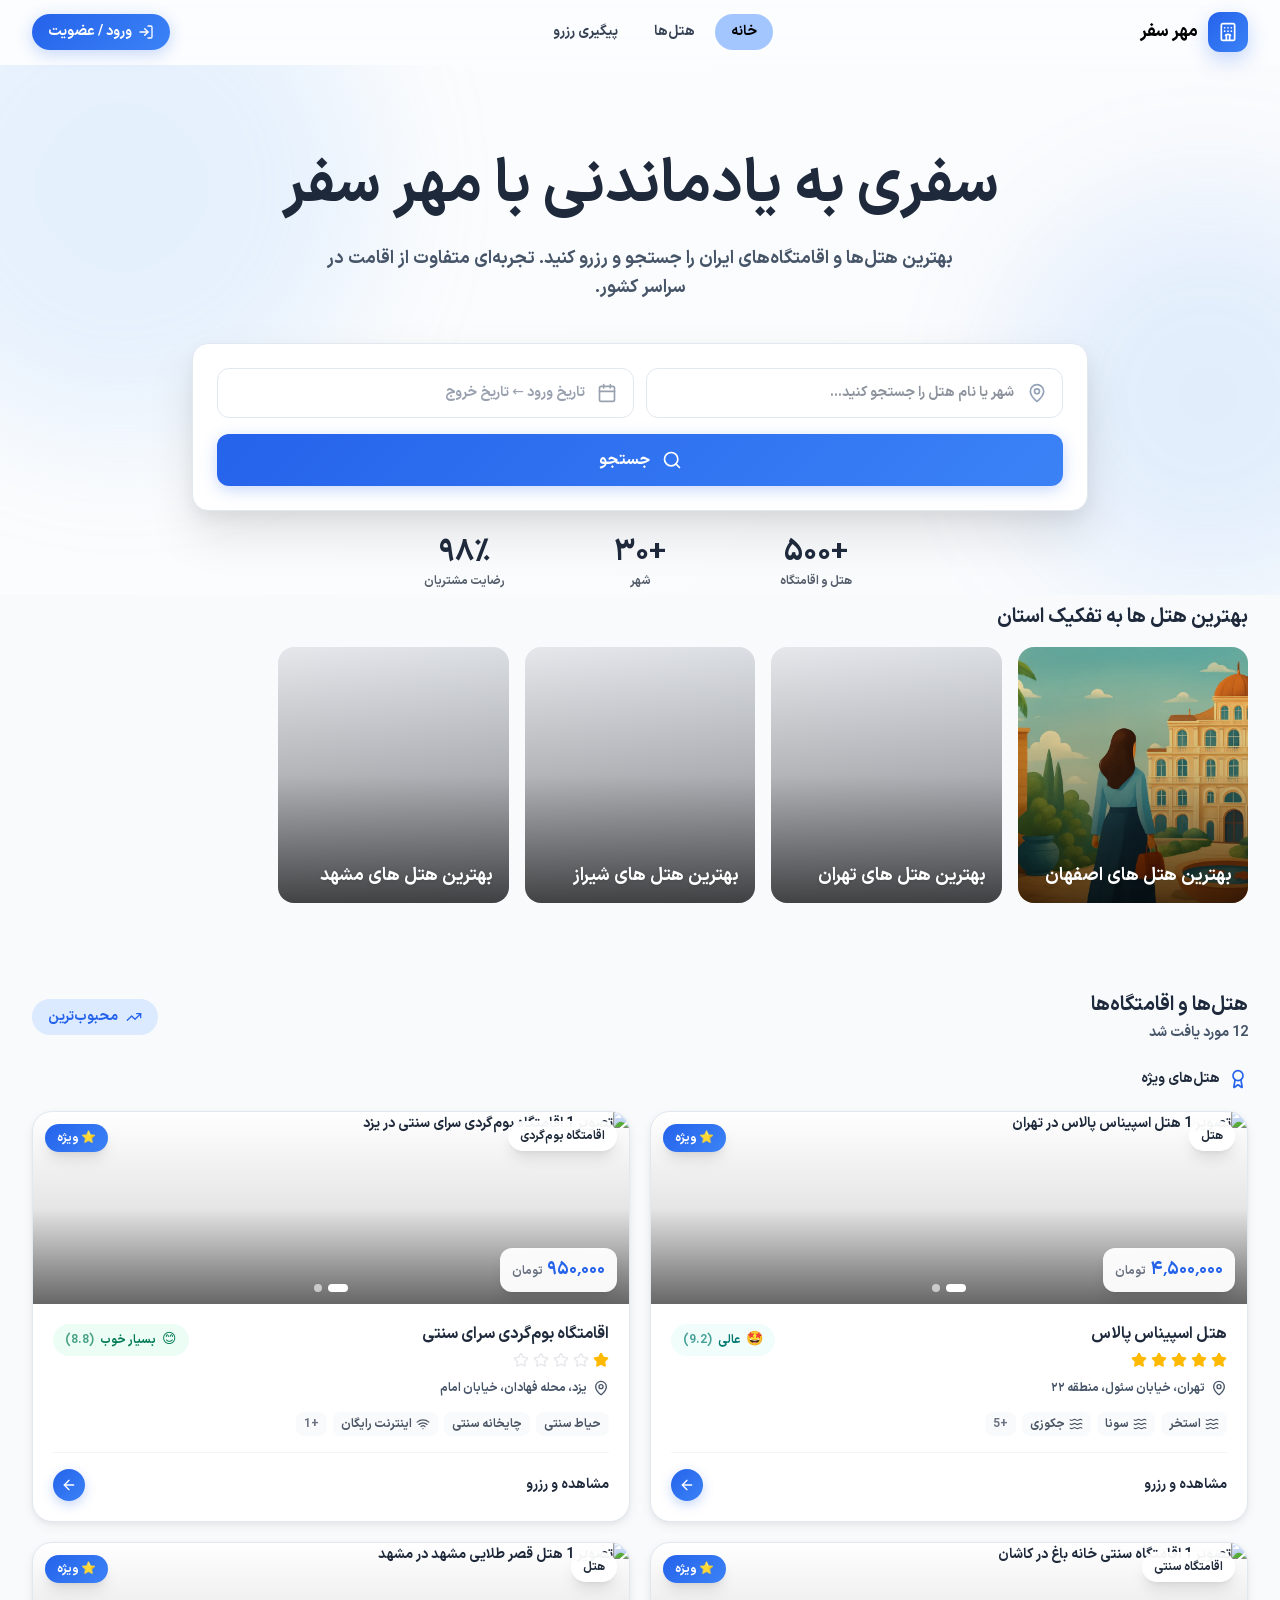
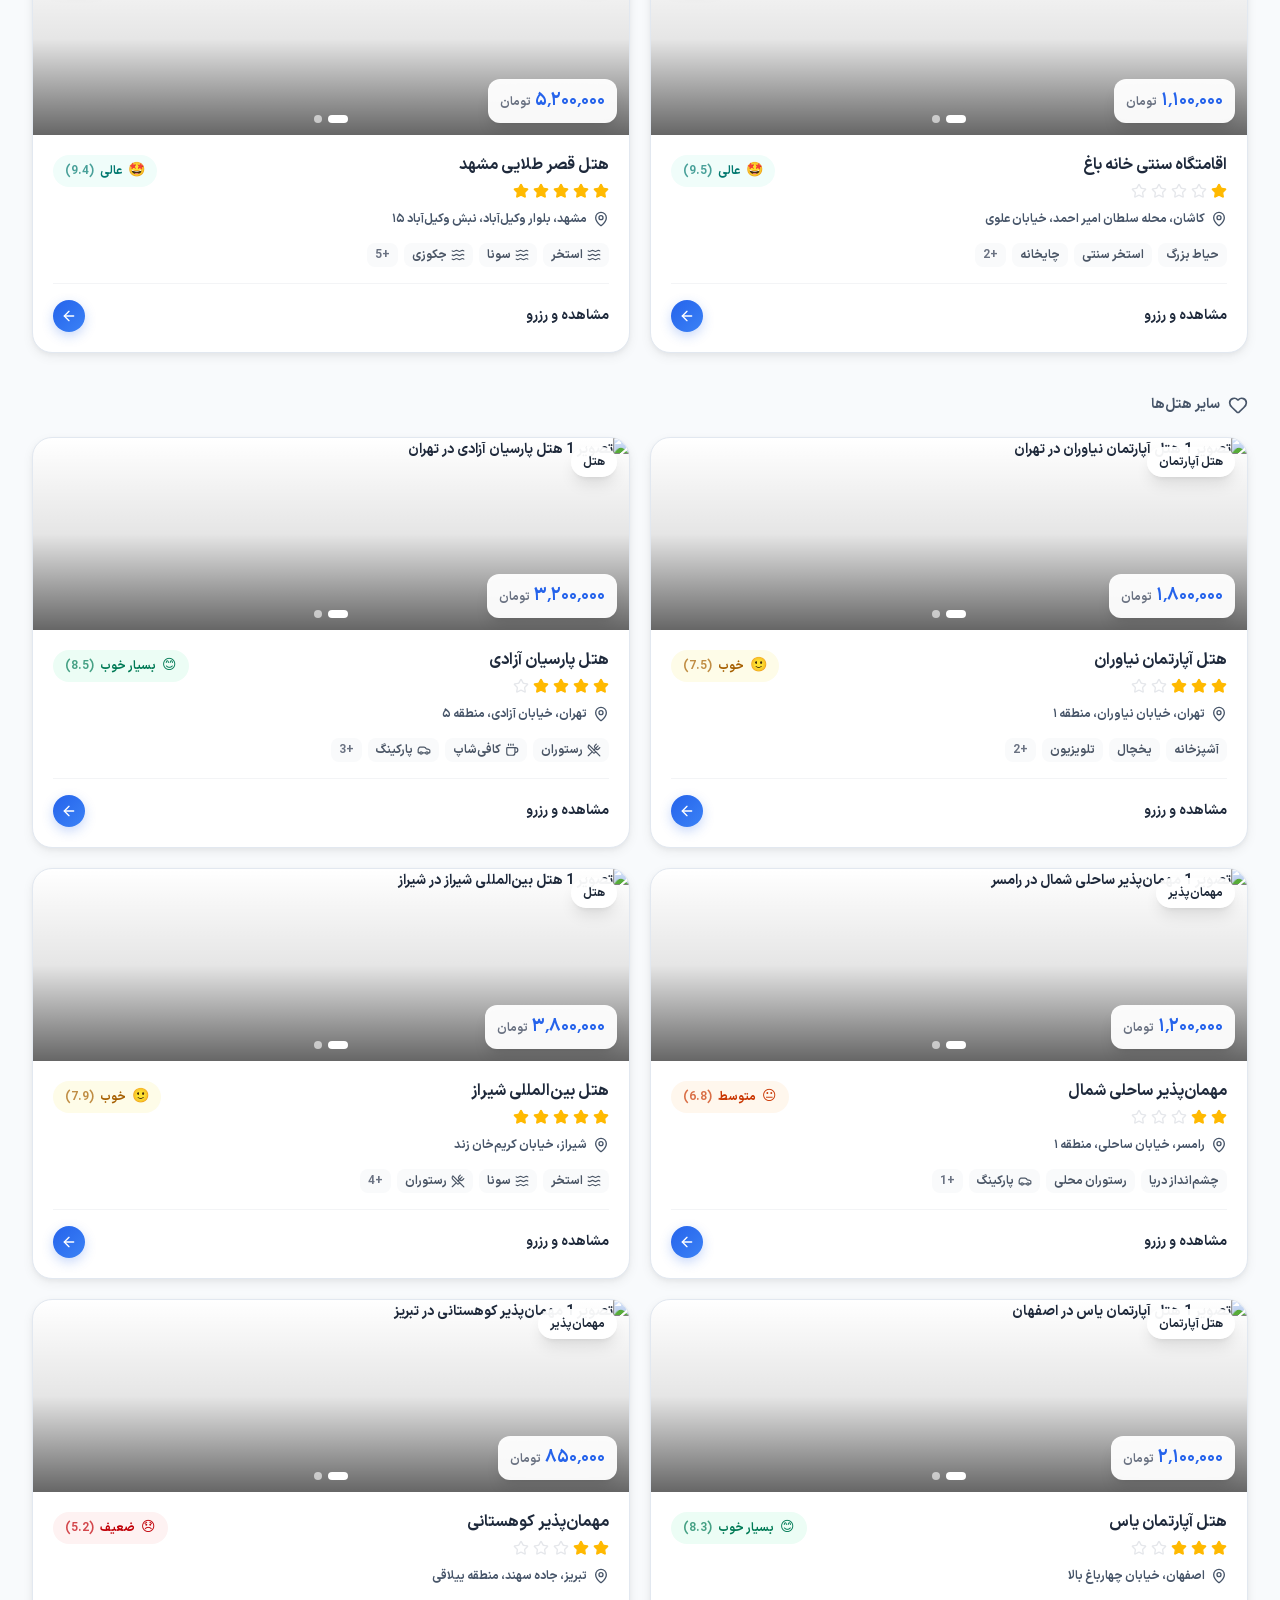
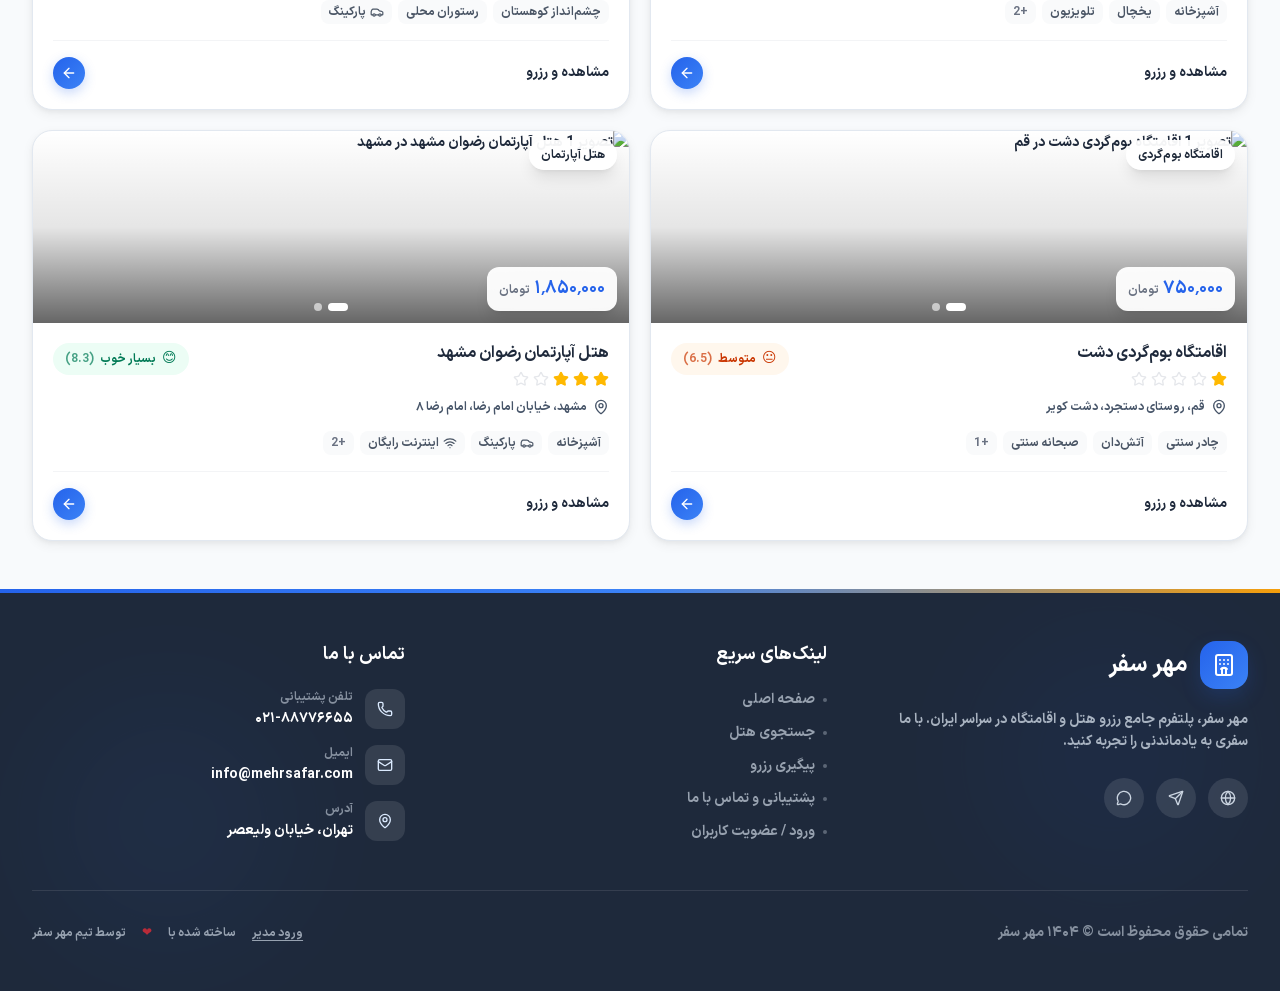
==== commit 01326e35: "Add touch-drag (finger-like) scrolling to mobile preview" ====
--- a/index.html
+++ b/index.html
@@ -13,17 +13,17 @@
     <meta property="og:description" content="جستجو و رزرو آنلاین هتل و اقامتگاه در سراسر ایران با مهر سفر." />
     <meta name="twitter:card" content="summary_large_image" />
     <title>مهر سفر - رزرو هتل و اقامتگاه</title>
-    <script type="module" crossorigin>(function(){const s=document.createElement("link").relList;if(s&&s.supports&&s.supports("modulepreload"))return;for(const c of document.querySelectorAll('link[rel="modulepreload"]'))o(c);new MutationObserver(c=>{for(const f of c)if(f.type==="childList")for(const u of f.addedNodes)u.tagName==="LINK"&&u.rel==="modulepreload"&&o(u)}).observe(document,{childList:!0,subtree:!0});function r(c){const f={};return c.integrity&&(f.integrity=c.integrity),c.referrerPolicy&&(f.referrerPolicy=c.referrerPolicy),c.crossOrigin==="use-credentials"?f.credentials="include":c.crossOrigin==="anonymous"?f.credentials="omit":f.credentials="same-origin",f}function o(c){if(c.ep)return;c.ep=!0;const f=r(c);fetch(c.href,f)}})();var Pd={exports:{}},Ai={};var yg;function lN(){if(yg)return Ai;yg=1;var a=Symbol.for("react.transitional.element"),s=Symbol.for("react.fragment");function r(o,c,f){var u=null;if(f!==void 0&&(u=""+f),c.key!==void 0&&(u=""+c.key),"key"in c){f={};for(var x in c)x!=="key"&&(f[x]=c[x])}else f=c;return c=f.ref,{$$typeof:a,type:o,key:u,ref:c!==void 0?c:null,props:f}}return Ai.Fragment=s,Ai.jsx=r,Ai.jsxs=r,Ai}var bg;function iN(){return bg||(bg=1,Pd.exports=lN()),Pd.exports}var n=iN(),$d={exports:{}},we={};var vg;function rN(){if(vg)return we;vg=1;var a=Symbol.for("react.transitional.element"),s=Symbol.for("react.portal"),r=Symbol.for("react.fragment"),o=Symbol.for("react.strict_mode"),c=Symbol.for("react.profiler"),f=Symbol.for("react.consumer"),u=Symbol.for("react.context"),x=Symbol.for("react.forward_ref"),m=Symbol.for("react.suspense"),p=Symbol.for("react.memo"),g=Symbol.for("react.lazy"),v=Symbol.for("react.activity"),C=Symbol.iterator;function k(y){return y===null||typeof y!="object"?null:(y=C&&y[C]||y["@@iterator"],typeof y=="function"?y:null)}var T={isMounted:function(){return!1},enqueueForceUpdate:function(){},enqueueReplaceState:function(){},enqueueSetState:function(){}},N=Object.assign,j={};function w(y,A,z){this.props=y,this.context=A,this.refs=j,this.updater=z||T}w.prototype.isReactComponent={},w.prototype.setState=function(y,A){if(typeof y!="object"&&typeof y!="function"&&y!=null)throw Error("takes an object of state variables to update or a function which returns an object of state variables.");this.updater.enqueueSetState(this,y,A,"setState")},w.prototype.forceUpdate=function(y){this.updater.enqueueForceUpdate(this,y,"forceUpdate")};function M(){}M.prototype=w.prototype;function R(y,A,z){this.props=y,this.context=A,this.refs=j,this.updater=z||T}var V=R.prototype=new M;V.constructor=R,N(V,w.prototype),V.isPureReactComponent=!0;var G=Array.isArray;function J(){}var $={H:null,A:null,T:null,S:null},U=Object.prototype.hasOwnProperty;function ie(y,A,z){var X=z.ref;return{$$typeof:a,type:y,key:A,ref:X!==void 0?X:null,props:z}}function I(y,A){return ie(y.type,A,y.props)}function ce(y){return typeof y=="object"&&y!==null&&y.$$typeof===a}function de(y){var A={"=":"=0",":":"=2"};return"$"+y.replace(/[=:]/g,function(z){return A[z]})}var Ne=/\/+/g;function fe(y,A){return typeof y=="object"&&y!==null&&y.key!=null?de(""+y.key):A.toString(36)}function P(y){switch(y.status){case"fulfilled":return y.value;case"rejected":throw y.reason;default:switch(typeof y.status=="string"?y.then(J,J):(y.status="pending",y.then(function(A){y.status==="pending"&&(y.status="fulfilled",y.value=A)},function(A){y.status==="pending"&&(y.status="rejected",y.reason=A)})),y.status){case"fulfilled":return y.value;case"rejected":throw y.reason}}throw y}function D(y,A,z,X,W){var re=typeof y;(re==="undefined"||re==="boolean")&&(y=null);var pe=!1;if(y===null)pe=!0;else switch(re){case"bigint":case"string":case"number":pe=!0;break;case"object":switch(y.$$typeof){case a:case s:pe=!0;break;case g:return pe=y._init,D(pe(y._payload),A,z,X,W)}}if(pe)return W=W(y),pe=X===""?"."+fe(y,0):X,G(W)?(z="",pe!=null&&(z=pe.replace(Ne,"$&/")+"/"),D(W,A,z,"",function(he){return he})):W!=null&&(ce(W)&&(W=I(W,z+(W.key==null||y&&y.key===W.key?"":(""+W.key).replace(Ne,"$&/")+"/")+pe)),A.push(W)),1;pe=0;var Ke=X===""?".":X+":";if(G(y))for(var se=0;se<y.length;se++)X=y[se],re=Ke+fe(X,se),pe+=D(X,A,z,re,W);else if(se=k(y),typeof se=="function")for(y=se.call(y),se=0;!(X=y.next()).done;)X=X.value,re=Ke+fe(X,se++),pe+=D(X,A,z,re,W);else if(re==="object"){if(typeof y.then=="function")return D(P(y),A,z,X,W);throw A=String(y),Error("Objects are not valid as a React child (found: "+(A==="[object Object]"?"object with keys {"+Object.keys(y).join(", ")+"}":A)+"). If you meant to render a collection of children, use an array instead.")}return pe}function K(y,A,z){if(y==null)return y;var X=[],W=0;return D(y,X,"","",function(re){return A.call(z,re,W++)}),X}function te(y){if(y._status===-1){var A=y._result;A=A(),A.then(function(z){(y._status===0||y._status===-1)&&(y._status=1,y._result=z)},function(z){(y._status===0||y._status===-1)&&(y._status=2,y._result=z)}),y._status===-1&&(y._status=0,y._result=A)}if(y._status===1)return y._result.default;throw y._result}var le=typeof reportError=="function"?reportError:function(y){if(typeof window=="object"&&typeof window.ErrorEvent=="function"){var A=new window.ErrorEvent("error",{bubbles:!0,cancelable:!0,message:typeof y=="object"&&y!==null&&typeof y.message=="string"?String(y.message):String(y),error:y});if(!window.dispatchEvent(A))return}else if(typeof process=="object"&&typeof process.emit=="function"){process.emit("uncaughtException",y);return}console.error(y)},B={map:K,forEach:function(y,A,z){K(y,function(){A.apply(this,arguments)},z)},count:function(y){var A=0;return K(y,function(){A++}),A},toArray:function(y){return K(y,function(A){return A})||[]},only:function(y){if(!ce(y))throw Error("React.Children.only expected to receive a single React element child.");return y}};return we.Activity=v,we.Children=B,we.Component=w,we.Fragment=r,we.Profiler=c,we.PureComponent=R,we.StrictMode=o,we.Suspense=m,we.__CLIENT_INTERNALS_DO_NOT_USE_OR_WARN_USERS_THEY_CANNOT_UPGRADE=$,we.__COMPILER_RUNTIME={__proto__:null,c:function(y){return $.H.useMemoCache(y)}},we.cache=function(y){return function(){return y.apply(null,arguments)}},we.cacheSignal=function(){return null},we.cloneElement=function(y,A,z){if(y==null)throw Error("The argument must be a React element, but you passed "+y+".");var X=N({},y.props),W=y.key;if(A!=null)for(re in A.key!==void 0&&(W=""+A.key),A)!U.call(A,re)||re==="key"||re==="__self"||re==="__source"||re==="ref"&&A.ref===void 0||(X[re]=A[re]);var re=arguments.length-2;if(re===1)X.children=z;else if(1<re){for(var pe=Array(re),Ke=0;Ke<re;Ke++)pe[Ke]=arguments[Ke+2];X.children=pe}return ie(y.type,W,X)},we.createContext=function(y){return y={$$typeof:u,_currentValue:y,_currentValue2:y,_threadCount:0,Provider:null,Consumer:null},y.Provider=y,y.Consumer={$$typeof:f,_context:y},y},we.createElement=function(y,A,z){var X,W={},re=null;if(A!=null)for(X in A.key!==void 0&&(re=""+A.key),A)U.call(A,X)&&X!=="key"&&X!=="__self"&&X!=="__source"&&(W[X]=A[X]);var pe=arguments.length-2;if(pe===1)W.children=z;else if(1<pe){for(var Ke=Array(pe),se=0;se<pe;se++)Ke[se]=arguments[se+2];W.children=Ke}if(y&&y.defaultProps)for(X in pe=y.defaultProps,pe)W[X]===void 0&&(W[X]=pe[X]);return ie(y,re,W)},we.createRef=function(){return{current:null}},we.forwardRef=function(y){return{$$typeof:x,render:y}},we.isValidElement=ce,we.lazy=function(y){return{$$typeof:g,_payload:{_status:-1,_result:y},_init:te}},we.memo=function(y,A){return{$$typeof:p,type:y,compare:A===void 0?null:A}},we.startTransition=function(y){var A=$.T,z={};$.T=z;try{var X=y(),W=$.S;W!==null&&W(z,X),typeof X=="object"&&X!==null&&typeof X.then=="function"&&X.then(J,le)}catch(re){le(re)}finally{A!==null&&z.types!==null&&(A.types=z.types),$.T=A}},we.unstable_useCacheRefresh=function(){return $.H.useCacheRefresh()},we.use=function(y){return $.H.use(y)},we.useActionState=function(y,A,z){return $.H.useActionState(y,A,z)},we.useCallback=function(y,A){return $.H.useCallback(y,A)},we.useContext=function(y){return $.H.useContext(y)},we.useDebugValue=function(){},we.useDeferredValue=function(y,A){return $.H.useDeferredValue(y,A)},we.useEffect=function(y,A){return $.H.useEffect(y,A)},we.useEffectEvent=function(y){return $.H.useEffectEvent(y)},we.useId=function(){return $.H.useId()},we.useImperativeHandle=function(y,A,z){return $.H.useImperativeHandle(y,A,z)},we.useInsertionEffect=function(y,A){return $.H.useInsertionEffect(y,A)},we.useLayoutEffect=function(y,A){return $.H.useLayoutEffect(y,A)},we.useMemo=function(y,A){return $.H.useMemo(y,A)},we.useOptimistic=function(y,A){return $.H.useOptimistic(y,A)},we.useReducer=function(y,A,z){return $.H.useReducer(y,A,z)},we.useRef=function(y){return $.H.useRef(y)},we.useState=function(y){return $.H.useState(y)},we.useSyncExternalStore=function(y,A,z){return $.H.useSyncExternalStore(y,A,z)},we.useTransition=function(){return $.H.useTransition()},we.version="19.2.6",we}var jg;function bh(){return jg||(jg=1,$d.exports=rN()),$d.exports}var S=bh(),Yd={exports:{}},Ri={},qd={exports:{}},Gd={};var Ng;function oN(){return Ng||(Ng=1,(function(a){function s(D,K){var te=D.length;D.push(K);e:for(;0<te;){var le=te-1>>>1,B=D[le];if(0<c(B,K))D[le]=K,D[te]=B,te=le;else break e}}function r(D){return D.length===0?null:D[0]}function o(D){if(D.length===0)return null;var K=D[0],te=D.pop();if(te!==K){D[0]=te;e:for(var le=0,B=D.length,y=B>>>1;le<y;){var A=2*(le+1)-1,z=D[A],X=A+1,W=D[X];if(0>c(z,te))X<B&&0>c(W,z)?(D[le]=W,D[X]=te,le=X):(D[le]=z,D[A]=te,le=A);else if(X<B&&0>c(W,te))D[le]=W,D[X]=te,le=X;else break e}}return K}function c(D,K){var te=D.sortIndex-K.sortIndex;return te!==0?te:D.id-K.id}if(a.unstable_now=void 0,typeof performance=="object"&&typeof performance.now=="function"){var f=performance;a.unstable_now=function(){return f.now()}}else{var u=Date,x=u.now();a.unstable_now=function(){return u.now()-x}}var m=[],p=[],g=1,v=null,C=3,k=!1,T=!1,N=!1,j=!1,w=typeof setTimeout=="function"?setTimeout:null,M=typeof clearTimeout=="function"?clearTimeout:null,R=typeof setImmediate<"u"?setImmediate:null;function V(D){for(var K=r(p);K!==null;){if(K.callback===null)o(p);else if(K.startTime<=D)o(p),K.sortIndex=K.expirationTime,s(m,K);else break;K=r(p)}}function G(D){if(N=!1,V(D),!T)if(r(m)!==null)T=!0,J||(J=!0,de());else{var K=r(p);K!==null&&P(G,K.startTime-D)}}var J=!1,$=-1,U=5,ie=-1;function I(){return j?!0:!(a.unstable_now()-ie<U)}function ce(){if(j=!1,J){var D=a.unstable_now();ie=D;var K=!0;try{e:{T=!1,N&&(N=!1,M($),$=-1),k=!0;var te=C;try{t:{for(V(D),v=r(m);v!==null&&!(v.expirationTime>D&&I());){var le=v.callback;if(typeof le=="function"){v.callback=null,C=v.priorityLevel;var B=le(v.expirationTime<=D);if(D=a.unstable_now(),typeof B=="function"){v.callback=B,V(D),K=!0;break t}v===r(m)&&o(m),V(D)}else o(m);v=r(m)}if(v!==null)K=!0;else{var y=r(p);y!==null&&P(G,y.startTime-D),K=!1}}break e}finally{v=null,C=te,k=!1}K=void 0}}finally{K?de():J=!1}}}var de;if(typeof R=="function")de=function(){R(ce)};else if(typeof MessageChannel<"u"){var Ne=new MessageChannel,fe=Ne.port2;Ne.port1.onmessage=ce,de=function(){fe.postMessage(null)}}else de=function(){w(ce,0)};function P(D,K){$=w(function(){D(a.unstable_now())},K)}a.unstable_IdlePriority=5,a.unstable_ImmediatePriority=1,a.unstable_LowPriority=4,a.unstable_NormalPriority=3,a.unstable_Profiling=null,a.unstable_UserBlockingPriority=2,a.unstable_cancelCallback=function(D){D.callback=null},a.unstable_forceFrameRate=function(D){0>D||125<D?console.error("forceFrameRate takes a positive int between 0 and 125, forcing frame rates higher than 125 fps is not supported"):U=0<D?Math.floor(1e3/D):5},a.unstable_getCurrentPriorityLevel=function(){return C},a.unstable_next=function(D){switch(C){case 1:case 2:case 3:var K=3;break;default:K=C}var te=C;C=K;try{return D()}finally{C=te}},a.unstable_requestPaint=function(){j=!0},a.unstable_runWithPriority=function(D,K){switch(D){case 1:case 2:case 3:case 4:case 5:break;default:D=3}var te=C;C=D;try{return K()}finally{C=te}},a.unstable_scheduleCallback=function(D,K,te){var le=a.unstable_now();switch(typeof te=="object"&&te!==null?(te=te.delay,te=typeof te=="number"&&0<te?le+te:le):te=le,D){case 1:var B=-1;break;case 2:B=250;break;case 5:B=1073741823;break;case 4:B=1e4;break;default:B=5e3}return B=te+B,D={id:g++,callback:K,priorityLevel:D,startTime:te,expirationTime:B,sortIndex:-1},te>le?(D.sortIndex=te,s(p,D),r(m)===null&&D===r(p)&&(N?(M($),$=-1):N=!0,P(G,te-le))):(D.sortIndex=B,s(m,D),T||k||(T=!0,J||(J=!0,de()))),D},a.unstable_shouldYield=I,a.unstable_wrapCallback=function(D){var K=C;return function(){var te=C;C=K;try{return D.apply(this,arguments)}finally{C=te}}}})(Gd)),Gd}var wg;function cN(){return wg||(wg=1,qd.exports=oN()),qd.exports}var Xd={exports:{}},zt={};var Sg;function uN(){if(Sg)return zt;Sg=1;var a=bh();function s(m){var p="https://react.dev/errors/"+m;if(1<arguments.length){p+="?args[]="+encodeURIComponent(arguments[1]);for(var g=2;g<arguments.length;g++)p+="&args[]="+encodeURIComponent(arguments[g])}return"Minified React error #"+m+"; visit "+p+" for the full message or use the non-minified dev environment for full errors and additional helpful warnings."}function r(){}var o={d:{f:r,r:function(){throw Error(s(522))},D:r,C:r,L:r,m:r,X:r,S:r,M:r},p:0,findDOMNode:null},c=Symbol.for("react.portal");function f(m,p,g){var v=3<arguments.length&&arguments[3]!==void 0?arguments[3]:null;return{$$typeof:c,key:v==null?null:""+v,children:m,containerInfo:p,implementation:g}}var u=a.__CLIENT_INTERNALS_DO_NOT_USE_OR_WARN_USERS_THEY_CANNOT_UPGRADE;function x(m,p){if(m==="font")return"";if(typeof p=="string")return p==="use-credentials"?p:""}return zt.__DOM_INTERNALS_DO_NOT_USE_OR_WARN_USERS_THEY_CANNOT_UPGRADE=o,zt.createPortal=function(m,p){var g=2<arguments.length&&arguments[2]!==void 0?arguments[2]:null;if(!p||p.nodeType!==1&&p.nodeType!==9&&p.nodeType!==11)throw Error(s(299));return f(m,p,null,g)},zt.flushSync=function(m){var p=u.T,g=o.p;try{if(u.T=null,o.p=2,m)return m()}finally{u.T=p,o.p=g,o.d.f()}},zt.preconnect=function(m,p){typeof m=="string"&&(p?(p=p.crossOrigin,p=typeof p=="string"?p==="use-credentials"?p:"":void 0):p=null,o.d.C(m,p))},zt.prefetchDNS=function(m){typeof m=="string"&&o.d.D(m)},zt.preinit=function(m,p){if(typeof m=="string"&&p&&typeof p.as=="string"){var g=p.as,v=x(g,p.crossOrigin),C=typeof p.integrity=="string"?p.integrity:void 0,k=typeof p.fetchPriority=="string"?p.fetchPriority:void 0;g==="style"?o.d.S(m,typeof p.precedence=="string"?p.precedence:void 0,{crossOrigin:v,integrity:C,fetchPriority:k}):g==="script"&&o.d.X(m,{crossOrigin:v,integrity:C,fetchPriority:k,nonce:typeof p.nonce=="string"?p.nonce:void 0})}},zt.preinitModule=function(m,p){if(typeof m=="string")if(typeof p=="object"&&p!==null){if(p.as==null||p.as==="script"){var g=x(p.as,p.crossOrigin);o.d.M(m,{crossOrigin:g,integrity:typeof p.integrity=="string"?p.integrity:void 0,nonce:typeof p.nonce=="string"?p.nonce:void 0})}}else p==null&&o.d.M(m)},zt.preload=function(m,p){if(typeof m=="string"&&typeof p=="object"&&p!==null&&typeof p.as=="string"){var g=p.as,v=x(g,p.crossOrigin);o.d.L(m,g,{crossOrigin:v,integrity:typeof p.integrity=="string"?p.integrity:void 0,nonce:typeof p.nonce=="string"?p.nonce:void 0,type:typeof p.type=="string"?p.type:void 0,fetchPriority:typeof p.fetchPriority=="string"?p.fetchPriority:void 0,referrerPolicy:typeof p.referrerPolicy=="string"?p.referrerPolicy:void 0,imageSrcSet:typeof p.imageSrcSet=="string"?p.imageSrcSet:void 0,imageSizes:typeof p.imageSizes=="string"?p.imageSizes:void 0,media:typeof p.media=="string"?p.media:void 0})}},zt.preloadModule=function(m,p){if(typeof m=="string")if(p){var g=x(p.as,p.crossOrigin);o.d.m(m,{as:typeof p.as=="string"&&p.as!=="script"?p.as:void 0,crossOrigin:g,integrity:typeof p.integrity=="string"?p.integrity:void 0})}else o.d.m(m)},zt.requestFormReset=function(m){o.d.r(m)},zt.unstable_batchedUpdates=function(m,p){return m(p)},zt.useFormState=function(m,p,g){return u.H.useFormState(m,p,g)},zt.useFormStatus=function(){return u.H.useHostTransitionStatus()},zt.version="19.2.6",zt}var Cg;function T1(){if(Cg)return Xd.exports;Cg=1;function a(){if(!(typeof __REACT_DEVTOOLS_GLOBAL_HOOK__>"u"||typeof __REACT_DEVTOOLS_GLOBAL_HOOK__.checkDCE!="function"))try{__REACT_DEVTOOLS_GLOBAL_HOOK__.checkDCE(a)}catch(s){console.error(s)}}return a(),Xd.exports=uN(),Xd.exports}var kg;function dN(){if(kg)return Ri;kg=1;var a=cN(),s=bh(),r=T1();function o(e){var t="https://react.dev/errors/"+e;if(1<arguments.length){t+="?args[]="+encodeURIComponent(arguments[1]);for(var l=2;l<arguments.length;l++)t+="&args[]="+encodeURIComponent(arguments[l])}return"Minified React error #"+e+"; visit "+t+" for the full message or use the non-minified dev environment for full errors and additional helpful warnings."}function c(e){return!(!e||e.nodeType!==1&&e.nodeType!==9&&e.nodeType!==11)}function f(e){var t=e,l=e;if(e.alternate)for(;t.return;)t=t.return;else{e=t;do t=e,(t.flags&4098)!==0&&(l=t.return),e=t.return;while(e)}return t.tag===3?l:null}function u(e){if(e.tag===13){var t=e.memoizedState;if(t===null&&(e=e.alternate,e!==null&&(t=e.memoizedState)),t!==null)return t.dehydrated}return null}function x(e){if(e.tag===31){var t=e.memoizedState;if(t===null&&(e=e.alternate,e!==null&&(t=e.memoizedState)),t!==null)return t.dehydrated}return null}function m(e){if(f(e)!==e)throw Error(o(188))}function p(e){var t=e.alternate;if(!t){if(t=f(e),t===null)throw Error(o(188));return t!==e?null:e}for(var l=e,i=t;;){var d=l.return;if(d===null)break;var h=d.alternate;if(h===null){if(i=d.return,i!==null){l=i;continue}break}if(d.child===h.child){for(h=d.child;h;){if(h===l)return m(d),e;if(h===i)return m(d),t;h=h.sibling}throw Error(o(188))}if(l.return!==i.return)l=d,i=h;else{for(var b=!1,E=d.child;E;){if(E===l){b=!0,l=d,i=h;break}if(E===i){b=!0,i=d,l=h;break}E=E.sibling}if(!b){for(E=h.child;E;){if(E===l){b=!0,l=h,i=d;break}if(E===i){b=!0,i=h,l=d;break}E=E.sibling}if(!b)throw Error(o(189))}}if(l.alternate!==i)throw Error(o(190))}if(l.tag!==3)throw Error(o(188));return l.stateNode.current===l?e:t}function g(e){var t=e.tag;if(t===5||t===26||t===27||t===6)return e;for(e=e.child;e!==null;){if(t=g(e),t!==null)return t;e=e.sibling}return null}var v=Object.assign,C=Symbol.for("react.element"),k=Symbol.for("react.transitional.element"),T=Symbol.for("react.portal"),N=Symbol.for("react.fragment"),j=Symbol.for("react.strict_mode"),w=Symbol.for("react.profiler"),M=Symbol.for("react.consumer"),R=Symbol.for("react.context"),V=Symbol.for("react.forward_ref"),G=Symbol.for("react.suspense"),J=Symbol.for("react.suspense_list"),$=Symbol.for("react.memo"),U=Symbol.for("react.lazy"),ie=Symbol.for("react.activity"),I=Symbol.for("react.memo_cache_sentinel"),ce=Symbol.iterator;function de(e){return e===null||typeof e!="object"?null:(e=ce&&e[ce]||e["@@iterator"],typeof e=="function"?e:null)}var Ne=Symbol.for("react.client.reference");function fe(e){if(e==null)return null;if(typeof e=="function")return e.$$typeof===Ne?null:e.displayName||e.name||null;if(typeof e=="string")return e;switch(e){case N:return"Fragment";case w:return"Profiler";case j:return"StrictMode";case G:return"Suspense";case J:return"SuspenseList";case ie:return"Activity"}if(typeof e=="object")switch(e.$$typeof){case T:return"Portal";case R:return e.displayName||"Context";case M:return(e._context.displayName||"Context")+".Consumer";case V:var t=e.render;return e=e.displayName,e||(e=t.displayName||t.name||"",e=e!==""?"ForwardRef("+e+")":"ForwardRef"),e;case $:return t=e.displayName||null,t!==null?t:fe(e.type)||"Memo";case U:t=e._payload,e=e._init;try{return fe(e(t))}catch{}}return null}var P=Array.isArray,D=s.__CLIENT_INTERNALS_DO_NOT_USE_OR_WARN_USERS_THEY_CANNOT_UPGRADE,K=r.__DOM_INTERNALS_DO_NOT_USE_OR_WARN_USERS_THEY_CANNOT_UPGRADE,te={pending:!1,data:null,method:null,action:null},le=[],B=-1;function y(e){return{current:e}}function A(e){0>B||(e.current=le[B],le[B]=null,B--)}function z(e,t){B++,le[B]=e.current,e.current=t}var X=y(null),W=y(null),re=y(null),pe=y(null);function Ke(e,t){switch(z(re,t),z(W,e),z(X,null),t.nodeType){case 9:case 11:e=(e=t.documentElement)&&(e=e.namespaceURI)?Px(e):0;break;default:if(e=t.tagName,t=t.namespaceURI)t=Px(t),e=$x(t,e);else switch(e){case"svg":e=1;break;case"math":e=2;break;default:e=0}}A(X),z(X,e)}function se(){A(X),A(W),A(re)}function he(e){e.memoizedState!==null&&z(pe,e);var t=X.current,l=$x(t,e.type);t!==l&&(z(W,e),z(X,l))}function Re(e){W.current===e&&(A(X),A(W)),pe.current===e&&(A(pe),ki._currentValue=te)}var Qe,mt;function Dt(e){if(Qe===void 0)try{throw Error()}catch(l){var t=l.stack.trim().match(/\n( *(at )?)/);Qe=t&&t[1]||"",mt=-1<l.stack.indexOf(`
+    <script type="module" crossorigin>(function(){const s=document.createElement("link").relList;if(s&&s.supports&&s.supports("modulepreload"))return;for(const c of document.querySelectorAll('link[rel="modulepreload"]'))o(c);new MutationObserver(c=>{for(const f of c)if(f.type==="childList")for(const u of f.addedNodes)u.tagName==="LINK"&&u.rel==="modulepreload"&&o(u)}).observe(document,{childList:!0,subtree:!0});function r(c){const f={};return c.integrity&&(f.integrity=c.integrity),c.referrerPolicy&&(f.referrerPolicy=c.referrerPolicy),c.crossOrigin==="use-credentials"?f.credentials="include":c.crossOrigin==="anonymous"?f.credentials="omit":f.credentials="same-origin",f}function o(c){if(c.ep)return;c.ep=!0;const f=r(c);fetch(c.href,f)}})();var Pd={exports:{}},Ai={};var yg;function lN(){if(yg)return Ai;yg=1;var a=Symbol.for("react.transitional.element"),s=Symbol.for("react.fragment");function r(o,c,f){var u=null;if(f!==void 0&&(u=""+f),c.key!==void 0&&(u=""+c.key),"key"in c){f={};for(var x in c)x!=="key"&&(f[x]=c[x])}else f=c;return c=f.ref,{$$typeof:a,type:o,key:u,ref:c!==void 0?c:null,props:f}}return Ai.Fragment=s,Ai.jsx=r,Ai.jsxs=r,Ai}var bg;function iN(){return bg||(bg=1,Pd.exports=lN()),Pd.exports}var n=iN(),$d={exports:{}},we={};var vg;function rN(){if(vg)return we;vg=1;var a=Symbol.for("react.transitional.element"),s=Symbol.for("react.portal"),r=Symbol.for("react.fragment"),o=Symbol.for("react.strict_mode"),c=Symbol.for("react.profiler"),f=Symbol.for("react.consumer"),u=Symbol.for("react.context"),x=Symbol.for("react.forward_ref"),m=Symbol.for("react.suspense"),p=Symbol.for("react.memo"),g=Symbol.for("react.lazy"),v=Symbol.for("react.activity"),C=Symbol.iterator;function k(y){return y===null||typeof y!="object"?null:(y=C&&y[C]||y["@@iterator"],typeof y=="function"?y:null)}var T={isMounted:function(){return!1},enqueueForceUpdate:function(){},enqueueReplaceState:function(){},enqueueSetState:function(){}},N=Object.assign,j={};function w(y,A,z){this.props=y,this.context=A,this.refs=j,this.updater=z||T}w.prototype.isReactComponent={},w.prototype.setState=function(y,A){if(typeof y!="object"&&typeof y!="function"&&y!=null)throw Error("takes an object of state variables to update or a function which returns an object of state variables.");this.updater.enqueueSetState(this,y,A,"setState")},w.prototype.forceUpdate=function(y){this.updater.enqueueForceUpdate(this,y,"forceUpdate")};function M(){}M.prototype=w.prototype;function R(y,A,z){this.props=y,this.context=A,this.refs=j,this.updater=z||T}var O=R.prototype=new M;O.constructor=R,N(O,w.prototype),O.isPureReactComponent=!0;var q=Array.isArray;function K(){}var $={H:null,A:null,T:null,S:null},P=Object.prototype.hasOwnProperty;function ie(y,A,z){var Y=z.ref;return{$$typeof:a,type:y,key:A,ref:Y!==void 0?Y:null,props:z}}function F(y,A){return ie(y.type,A,y.props)}function ce(y){return typeof y=="object"&&y!==null&&y.$$typeof===a}function fe(y){var A={"=":"=0",":":"=2"};return"$"+y.replace(/[=:]/g,function(z){return A[z]})}var je=/\/+/g;function de(y,A){return typeof y=="object"&&y!==null&&y.key!=null?fe(""+y.key):A.toString(36)}function U(y){switch(y.status){case"fulfilled":return y.value;case"rejected":throw y.reason;default:switch(typeof y.status=="string"?y.then(K,K):(y.status="pending",y.then(function(A){y.status==="pending"&&(y.status="fulfilled",y.value=A)},function(A){y.status==="pending"&&(y.status="rejected",y.reason=A)})),y.status){case"fulfilled":return y.value;case"rejected":throw y.reason}}throw y}function D(y,A,z,Y,Z){var re=typeof y;(re==="undefined"||re==="boolean")&&(y=null);var pe=!1;if(y===null)pe=!0;else switch(re){case"bigint":case"string":case"number":pe=!0;break;case"object":switch(y.$$typeof){case a:case s:pe=!0;break;case g:return pe=y._init,D(pe(y._payload),A,z,Y,Z)}}if(pe)return Z=Z(y),pe=Y===""?"."+de(y,0):Y,q(Z)?(z="",pe!=null&&(z=pe.replace(je,"$&/")+"/"),D(Z,A,z,"",function(he){return he})):Z!=null&&(ce(Z)&&(Z=F(Z,z+(Z.key==null||y&&y.key===Z.key?"":(""+Z.key).replace(je,"$&/")+"/")+pe)),A.push(Z)),1;pe=0;var Ke=Y===""?".":Y+":";if(q(y))for(var le=0;le<y.length;le++)Y=y[le],re=Ke+de(Y,le),pe+=D(Y,A,z,re,Z);else if(le=k(y),typeof le=="function")for(y=le.call(y),le=0;!(Y=y.next()).done;)Y=Y.value,re=Ke+de(Y,le++),pe+=D(Y,A,z,re,Z);else if(re==="object"){if(typeof y.then=="function")return D(U(y),A,z,Y,Z);throw A=String(y),Error("Objects are not valid as a React child (found: "+(A==="[object Object]"?"object with keys {"+Object.keys(y).join(", ")+"}":A)+"). If you meant to render a collection of children, use an array instead.")}return pe}function W(y,A,z){if(y==null)return y;var Y=[],Z=0;return D(y,Y,"","",function(re){return A.call(z,re,Z++)}),Y}function ee(y){if(y._status===-1){var A=y._result;A=A(),A.then(function(z){(y._status===0||y._status===-1)&&(y._status=1,y._result=z)},function(z){(y._status===0||y._status===-1)&&(y._status=2,y._result=z)}),y._status===-1&&(y._status=0,y._result=A)}if(y._status===1)return y._result.default;throw y._result}var se=typeof reportError=="function"?reportError:function(y){if(typeof window=="object"&&typeof window.ErrorEvent=="function"){var A=new window.ErrorEvent("error",{bubbles:!0,cancelable:!0,message:typeof y=="object"&&y!==null&&typeof y.message=="string"?String(y.message):String(y),error:y});if(!window.dispatchEvent(A))return}else if(typeof process=="object"&&typeof process.emit=="function"){process.emit("uncaughtException",y);return}console.error(y)},_={map:W,forEach:function(y,A,z){W(y,function(){A.apply(this,arguments)},z)},count:function(y){var A=0;return W(y,function(){A++}),A},toArray:function(y){return W(y,function(A){return A})||[]},only:function(y){if(!ce(y))throw Error("React.Children.only expected to receive a single React element child.");return y}};return we.Activity=v,we.Children=_,we.Component=w,we.Fragment=r,we.Profiler=c,we.PureComponent=R,we.StrictMode=o,we.Suspense=m,we.__CLIENT_INTERNALS_DO_NOT_USE_OR_WARN_USERS_THEY_CANNOT_UPGRADE=$,we.__COMPILER_RUNTIME={__proto__:null,c:function(y){return $.H.useMemoCache(y)}},we.cache=function(y){return function(){return y.apply(null,arguments)}},we.cacheSignal=function(){return null},we.cloneElement=function(y,A,z){if(y==null)throw Error("The argument must be a React element, but you passed "+y+".");var Y=N({},y.props),Z=y.key;if(A!=null)for(re in A.key!==void 0&&(Z=""+A.key),A)!P.call(A,re)||re==="key"||re==="__self"||re==="__source"||re==="ref"&&A.ref===void 0||(Y[re]=A[re]);var re=arguments.length-2;if(re===1)Y.children=z;else if(1<re){for(var pe=Array(re),Ke=0;Ke<re;Ke++)pe[Ke]=arguments[Ke+2];Y.children=pe}return ie(y.type,Z,Y)},we.createContext=function(y){return y={$$typeof:u,_currentValue:y,_currentValue2:y,_threadCount:0,Provider:null,Consumer:null},y.Provider=y,y.Consumer={$$typeof:f,_context:y},y},we.createElement=function(y,A,z){var Y,Z={},re=null;if(A!=null)for(Y in A.key!==void 0&&(re=""+A.key),A)P.call(A,Y)&&Y!=="key"&&Y!=="__self"&&Y!=="__source"&&(Z[Y]=A[Y]);var pe=arguments.length-2;if(pe===1)Z.children=z;else if(1<pe){for(var Ke=Array(pe),le=0;le<pe;le++)Ke[le]=arguments[le+2];Z.children=Ke}if(y&&y.defaultProps)for(Y in pe=y.defaultProps,pe)Z[Y]===void 0&&(Z[Y]=pe[Y]);return ie(y,re,Z)},we.createRef=function(){return{current:null}},we.forwardRef=function(y){return{$$typeof:x,render:y}},we.isValidElement=ce,we.lazy=function(y){return{$$typeof:g,_payload:{_status:-1,_result:y},_init:ee}},we.memo=function(y,A){return{$$typeof:p,type:y,compare:A===void 0?null:A}},we.startTransition=function(y){var A=$.T,z={};$.T=z;try{var Y=y(),Z=$.S;Z!==null&&Z(z,Y),typeof Y=="object"&&Y!==null&&typeof Y.then=="function"&&Y.then(K,se)}catch(re){se(re)}finally{A!==null&&z.types!==null&&(A.types=z.types),$.T=A}},we.unstable_useCacheRefresh=function(){return $.H.useCacheRefresh()},we.use=function(y){return $.H.use(y)},we.useActionState=function(y,A,z){return $.H.useActionState(y,A,z)},we.useCallback=function(y,A){return $.H.useCallback(y,A)},we.useContext=function(y){return $.H.useContext(y)},we.useDebugValue=function(){},we.useDeferredValue=function(y,A){return $.H.useDeferredValue(y,A)},we.useEffect=function(y,A){return $.H.useEffect(y,A)},we.useEffectEvent=function(y){return $.H.useEffectEvent(y)},we.useId=function(){return $.H.useId()},we.useImperativeHandle=function(y,A,z){return $.H.useImperativeHandle(y,A,z)},we.useInsertionEffect=function(y,A){return $.H.useInsertionEffect(y,A)},we.useLayoutEffect=function(y,A){return $.H.useLayoutEffect(y,A)},we.useMemo=function(y,A){return $.H.useMemo(y,A)},we.useOptimistic=function(y,A){return $.H.useOptimistic(y,A)},we.useReducer=function(y,A,z){return $.H.useReducer(y,A,z)},we.useRef=function(y){return $.H.useRef(y)},we.useState=function(y){return $.H.useState(y)},we.useSyncExternalStore=function(y,A,z){return $.H.useSyncExternalStore(y,A,z)},we.useTransition=function(){return $.H.useTransition()},we.version="19.2.6",we}var jg;function bh(){return jg||(jg=1,$d.exports=rN()),$d.exports}var S=bh(),Yd={exports:{}},Ri={},qd={exports:{}},Gd={};var Ng;function oN(){return Ng||(Ng=1,(function(a){function s(D,W){var ee=D.length;D.push(W);e:for(;0<ee;){var se=ee-1>>>1,_=D[se];if(0<c(_,W))D[se]=W,D[ee]=_,ee=se;else break e}}function r(D){return D.length===0?null:D[0]}function o(D){if(D.length===0)return null;var W=D[0],ee=D.pop();if(ee!==W){D[0]=ee;e:for(var se=0,_=D.length,y=_>>>1;se<y;){var A=2*(se+1)-1,z=D[A],Y=A+1,Z=D[Y];if(0>c(z,ee))Y<_&&0>c(Z,z)?(D[se]=Z,D[Y]=ee,se=Y):(D[se]=z,D[A]=ee,se=A);else if(Y<_&&0>c(Z,ee))D[se]=Z,D[Y]=ee,se=Y;else break e}}return W}function c(D,W){var ee=D.sortIndex-W.sortIndex;return ee!==0?ee:D.id-W.id}if(a.unstable_now=void 0,typeof performance=="object"&&typeof performance.now=="function"){var f=performance;a.unstable_now=function(){return f.now()}}else{var u=Date,x=u.now();a.unstable_now=function(){return u.now()-x}}var m=[],p=[],g=1,v=null,C=3,k=!1,T=!1,N=!1,j=!1,w=typeof setTimeout=="function"?setTimeout:null,M=typeof clearTimeout=="function"?clearTimeout:null,R=typeof setImmediate<"u"?setImmediate:null;function O(D){for(var W=r(p);W!==null;){if(W.callback===null)o(p);else if(W.startTime<=D)o(p),W.sortIndex=W.expirationTime,s(m,W);else break;W=r(p)}}function q(D){if(N=!1,O(D),!T)if(r(m)!==null)T=!0,K||(K=!0,fe());else{var W=r(p);W!==null&&U(q,W.startTime-D)}}var K=!1,$=-1,P=5,ie=-1;function F(){return j?!0:!(a.unstable_now()-ie<P)}function ce(){if(j=!1,K){var D=a.unstable_now();ie=D;var W=!0;try{e:{T=!1,N&&(N=!1,M($),$=-1),k=!0;var ee=C;try{t:{for(O(D),v=r(m);v!==null&&!(v.expirationTime>D&&F());){var se=v.callback;if(typeof se=="function"){v.callback=null,C=v.priorityLevel;var _=se(v.expirationTime<=D);if(D=a.unstable_now(),typeof _=="function"){v.callback=_,O(D),W=!0;break t}v===r(m)&&o(m),O(D)}else o(m);v=r(m)}if(v!==null)W=!0;else{var y=r(p);y!==null&&U(q,y.startTime-D),W=!1}}break e}finally{v=null,C=ee,k=!1}W=void 0}}finally{W?fe():K=!1}}}var fe;if(typeof R=="function")fe=function(){R(ce)};else if(typeof MessageChannel<"u"){var je=new MessageChannel,de=je.port2;je.port1.onmessage=ce,fe=function(){de.postMessage(null)}}else fe=function(){w(ce,0)};function U(D,W){$=w(function(){D(a.unstable_now())},W)}a.unstable_IdlePriority=5,a.unstable_ImmediatePriority=1,a.unstable_LowPriority=4,a.unstable_NormalPriority=3,a.unstable_Profiling=null,a.unstable_UserBlockingPriority=2,a.unstable_cancelCallback=function(D){D.callback=null},a.unstable_forceFrameRate=function(D){0>D||125<D?console.error("forceFrameRate takes a positive int between 0 and 125, forcing frame rates higher than 125 fps is not supported"):P=0<D?Math.floor(1e3/D):5},a.unstable_getCurrentPriorityLevel=function(){return C},a.unstable_next=function(D){switch(C){case 1:case 2:case 3:var W=3;break;default:W=C}var ee=C;C=W;try{return D()}finally{C=ee}},a.unstable_requestPaint=function(){j=!0},a.unstable_runWithPriority=function(D,W){switch(D){case 1:case 2:case 3:case 4:case 5:break;default:D=3}var ee=C;C=D;try{return W()}finally{C=ee}},a.unstable_scheduleCallback=function(D,W,ee){var se=a.unstable_now();switch(typeof ee=="object"&&ee!==null?(ee=ee.delay,ee=typeof ee=="number"&&0<ee?se+ee:se):ee=se,D){case 1:var _=-1;break;case 2:_=250;break;case 5:_=1073741823;break;case 4:_=1e4;break;default:_=5e3}return _=ee+_,D={id:g++,callback:W,priorityLevel:D,startTime:ee,expirationTime:_,sortIndex:-1},ee>se?(D.sortIndex=ee,s(p,D),r(m)===null&&D===r(p)&&(N?(M($),$=-1):N=!0,U(q,ee-se))):(D.sortIndex=_,s(m,D),T||k||(T=!0,K||(K=!0,fe()))),D},a.unstable_shouldYield=F,a.unstable_wrapCallback=function(D){var W=C;return function(){var ee=C;C=W;try{return D.apply(this,arguments)}finally{C=ee}}}})(Gd)),Gd}var wg;function cN(){return wg||(wg=1,qd.exports=oN()),qd.exports}var Xd={exports:{}},zt={};var Sg;function uN(){if(Sg)return zt;Sg=1;var a=bh();function s(m){var p="https://react.dev/errors/"+m;if(1<arguments.length){p+="?args[]="+encodeURIComponent(arguments[1]);for(var g=2;g<arguments.length;g++)p+="&args[]="+encodeURIComponent(arguments[g])}return"Minified React error #"+m+"; visit "+p+" for the full message or use the non-minified dev environment for full errors and additional helpful warnings."}function r(){}var o={d:{f:r,r:function(){throw Error(s(522))},D:r,C:r,L:r,m:r,X:r,S:r,M:r},p:0,findDOMNode:null},c=Symbol.for("react.portal");function f(m,p,g){var v=3<arguments.length&&arguments[3]!==void 0?arguments[3]:null;return{$$typeof:c,key:v==null?null:""+v,children:m,containerInfo:p,implementation:g}}var u=a.__CLIENT_INTERNALS_DO_NOT_USE_OR_WARN_USERS_THEY_CANNOT_UPGRADE;function x(m,p){if(m==="font")return"";if(typeof p=="string")return p==="use-credentials"?p:""}return zt.__DOM_INTERNALS_DO_NOT_USE_OR_WARN_USERS_THEY_CANNOT_UPGRADE=o,zt.createPortal=function(m,p){var g=2<arguments.length&&arguments[2]!==void 0?arguments[2]:null;if(!p||p.nodeType!==1&&p.nodeType!==9&&p.nodeType!==11)throw Error(s(299));return f(m,p,null,g)},zt.flushSync=function(m){var p=u.T,g=o.p;try{if(u.T=null,o.p=2,m)return m()}finally{u.T=p,o.p=g,o.d.f()}},zt.preconnect=function(m,p){typeof m=="string"&&(p?(p=p.crossOrigin,p=typeof p=="string"?p==="use-credentials"?p:"":void 0):p=null,o.d.C(m,p))},zt.prefetchDNS=function(m){typeof m=="string"&&o.d.D(m)},zt.preinit=function(m,p){if(typeof m=="string"&&p&&typeof p.as=="string"){var g=p.as,v=x(g,p.crossOrigin),C=typeof p.integrity=="string"?p.integrity:void 0,k=typeof p.fetchPriority=="string"?p.fetchPriority:void 0;g==="style"?o.d.S(m,typeof p.precedence=="string"?p.precedence:void 0,{crossOrigin:v,integrity:C,fetchPriority:k}):g==="script"&&o.d.X(m,{crossOrigin:v,integrity:C,fetchPriority:k,nonce:typeof p.nonce=="string"?p.nonce:void 0})}},zt.preinitModule=function(m,p){if(typeof m=="string")if(typeof p=="object"&&p!==null){if(p.as==null||p.as==="script"){var g=x(p.as,p.crossOrigin);o.d.M(m,{crossOrigin:g,integrity:typeof p.integrity=="string"?p.integrity:void 0,nonce:typeof p.nonce=="string"?p.nonce:void 0})}}else p==null&&o.d.M(m)},zt.preload=function(m,p){if(typeof m=="string"&&typeof p=="object"&&p!==null&&typeof p.as=="string"){var g=p.as,v=x(g,p.crossOrigin);o.d.L(m,g,{crossOrigin:v,integrity:typeof p.integrity=="string"?p.integrity:void 0,nonce:typeof p.nonce=="string"?p.nonce:void 0,type:typeof p.type=="string"?p.type:void 0,fetchPriority:typeof p.fetchPriority=="string"?p.fetchPriority:void 0,referrerPolicy:typeof p.referrerPolicy=="string"?p.referrerPolicy:void 0,imageSrcSet:typeof p.imageSrcSet=="string"?p.imageSrcSet:void 0,imageSizes:typeof p.imageSizes=="string"?p.imageSizes:void 0,media:typeof p.media=="string"?p.media:void 0})}},zt.preloadModule=function(m,p){if(typeof m=="string")if(p){var g=x(p.as,p.crossOrigin);o.d.m(m,{as:typeof p.as=="string"&&p.as!=="script"?p.as:void 0,crossOrigin:g,integrity:typeof p.integrity=="string"?p.integrity:void 0})}else o.d.m(m)},zt.requestFormReset=function(m){o.d.r(m)},zt.unstable_batchedUpdates=function(m,p){return m(p)},zt.useFormState=function(m,p,g){return u.H.useFormState(m,p,g)},zt.useFormStatus=function(){return u.H.useHostTransitionStatus()},zt.version="19.2.6",zt}var Cg;function T1(){if(Cg)return Xd.exports;Cg=1;function a(){if(!(typeof __REACT_DEVTOOLS_GLOBAL_HOOK__>"u"||typeof __REACT_DEVTOOLS_GLOBAL_HOOK__.checkDCE!="function"))try{__REACT_DEVTOOLS_GLOBAL_HOOK__.checkDCE(a)}catch(s){console.error(s)}}return a(),Xd.exports=uN(),Xd.exports}var kg;function dN(){if(kg)return Ri;kg=1;var a=cN(),s=bh(),r=T1();function o(e){var t="https://react.dev/errors/"+e;if(1<arguments.length){t+="?args[]="+encodeURIComponent(arguments[1]);for(var l=2;l<arguments.length;l++)t+="&args[]="+encodeURIComponent(arguments[l])}return"Minified React error #"+e+"; visit "+t+" for the full message or use the non-minified dev environment for full errors and additional helpful warnings."}function c(e){return!(!e||e.nodeType!==1&&e.nodeType!==9&&e.nodeType!==11)}function f(e){var t=e,l=e;if(e.alternate)for(;t.return;)t=t.return;else{e=t;do t=e,(t.flags&4098)!==0&&(l=t.return),e=t.return;while(e)}return t.tag===3?l:null}function u(e){if(e.tag===13){var t=e.memoizedState;if(t===null&&(e=e.alternate,e!==null&&(t=e.memoizedState)),t!==null)return t.dehydrated}return null}function x(e){if(e.tag===31){var t=e.memoizedState;if(t===null&&(e=e.alternate,e!==null&&(t=e.memoizedState)),t!==null)return t.dehydrated}return null}function m(e){if(f(e)!==e)throw Error(o(188))}function p(e){var t=e.alternate;if(!t){if(t=f(e),t===null)throw Error(o(188));return t!==e?null:e}for(var l=e,i=t;;){var d=l.return;if(d===null)break;var h=d.alternate;if(h===null){if(i=d.return,i!==null){l=i;continue}break}if(d.child===h.child){for(h=d.child;h;){if(h===l)return m(d),e;if(h===i)return m(d),t;h=h.sibling}throw Error(o(188))}if(l.return!==i.return)l=d,i=h;else{for(var b=!1,E=d.child;E;){if(E===l){b=!0,l=d,i=h;break}if(E===i){b=!0,i=d,l=h;break}E=E.sibling}if(!b){for(E=h.child;E;){if(E===l){b=!0,l=h,i=d;break}if(E===i){b=!0,i=h,l=d;break}E=E.sibling}if(!b)throw Error(o(189))}}if(l.alternate!==i)throw Error(o(190))}if(l.tag!==3)throw Error(o(188));return l.stateNode.current===l?e:t}function g(e){var t=e.tag;if(t===5||t===26||t===27||t===6)return e;for(e=e.child;e!==null;){if(t=g(e),t!==null)return t;e=e.sibling}return null}var v=Object.assign,C=Symbol.for("react.element"),k=Symbol.for("react.transitional.element"),T=Symbol.for("react.portal"),N=Symbol.for("react.fragment"),j=Symbol.for("react.strict_mode"),w=Symbol.for("react.profiler"),M=Symbol.for("react.consumer"),R=Symbol.for("react.context"),O=Symbol.for("react.forward_ref"),q=Symbol.for("react.suspense"),K=Symbol.for("react.suspense_list"),$=Symbol.for("react.memo"),P=Symbol.for("react.lazy"),ie=Symbol.for("react.activity"),F=Symbol.for("react.memo_cache_sentinel"),ce=Symbol.iterator;function fe(e){return e===null||typeof e!="object"?null:(e=ce&&e[ce]||e["@@iterator"],typeof e=="function"?e:null)}var je=Symbol.for("react.client.reference");function de(e){if(e==null)return null;if(typeof e=="function")return e.$$typeof===je?null:e.displayName||e.name||null;if(typeof e=="string")return e;switch(e){case N:return"Fragment";case w:return"Profiler";case j:return"StrictMode";case q:return"Suspense";case K:return"SuspenseList";case ie:return"Activity"}if(typeof e=="object")switch(e.$$typeof){case T:return"Portal";case R:return e.displayName||"Context";case M:return(e._context.displayName||"Context")+".Consumer";case O:var t=e.render;return e=e.displayName,e||(e=t.displayName||t.name||"",e=e!==""?"ForwardRef("+e+")":"ForwardRef"),e;case $:return t=e.displayName||null,t!==null?t:de(e.type)||"Memo";case P:t=e._payload,e=e._init;try{return de(e(t))}catch{}}return null}var U=Array.isArray,D=s.__CLIENT_INTERNALS_DO_NOT_USE_OR_WARN_USERS_THEY_CANNOT_UPGRADE,W=r.__DOM_INTERNALS_DO_NOT_USE_OR_WARN_USERS_THEY_CANNOT_UPGRADE,ee={pending:!1,data:null,method:null,action:null},se=[],_=-1;function y(e){return{current:e}}function A(e){0>_||(e.current=se[_],se[_]=null,_--)}function z(e,t){_++,se[_]=e.current,e.current=t}var Y=y(null),Z=y(null),re=y(null),pe=y(null);function Ke(e,t){switch(z(re,t),z(Z,e),z(Y,null),t.nodeType){case 9:case 11:e=(e=t.documentElement)&&(e=e.namespaceURI)?Px(e):0;break;default:if(e=t.tagName,t=t.namespaceURI)t=Px(t),e=$x(t,e);else switch(e){case"svg":e=1;break;case"math":e=2;break;default:e=0}}A(Y),z(Y,e)}function le(){A(Y),A(Z),A(re)}function he(e){e.memoizedState!==null&&z(pe,e);var t=Y.current,l=$x(t,e.type);t!==l&&(z(Z,e),z(Y,l))}function Re(e){Z.current===e&&(A(Y),A(Z)),pe.current===e&&(A(pe),ki._currentValue=ee)}var Qe,mt;function Dt(e){if(Qe===void 0)try{throw Error()}catch(l){var t=l.stack.trim().match(/\n( *(at )?)/);Qe=t&&t[1]||"",mt=-1<l.stack.indexOf(`
     at`)?" (<anonymous>)":-1<l.stack.indexOf("@")?"@unknown:0:0":""}return`
-`+Qe+e+mt}var Rt=!1;function Qn(e,t){if(!e||Rt)return"";Rt=!0;var l=Error.prepareStackTrace;Error.prepareStackTrace=void 0;try{var i={DetermineComponentFrameRoot:function(){try{if(t){var ne=function(){throw Error()};if(Object.defineProperty(ne.prototype,"props",{set:function(){throw Error()}}),typeof Reflect=="object"&&Reflect.construct){try{Reflect.construct(ne,[])}catch(Z){var F=Z}Reflect.construct(e,[],ne)}else{try{ne.call()}catch(Z){F=Z}e.call(ne.prototype)}}else{try{throw Error()}catch(Z){F=Z}(ne=e())&&typeof ne.catch=="function"&&ne.catch(function(){})}}catch(Z){if(Z&&F&&typeof Z.stack=="string")return[Z.stack,F.stack]}return[null,null]}};i.DetermineComponentFrameRoot.displayName="DetermineComponentFrameRoot";var d=Object.getOwnPropertyDescriptor(i.DetermineComponentFrameRoot,"name");d&&d.configurable&&Object.defineProperty(i.DetermineComponentFrameRoot,"name",{value:"DetermineComponentFrameRoot"});var h=i.DetermineComponentFrameRoot(),b=h[0],E=h[1];if(b&&E){var _=b.split(`
-`),q=E.split(`
-`);for(d=i=0;i<_.length&&!_[i].includes("DetermineComponentFrameRoot");)i++;for(;d<q.length&&!q[d].includes("DetermineComponentFrameRoot");)d++;if(i===_.length||d===q.length)for(i=_.length-1,d=q.length-1;1<=i&&0<=d&&_[i]!==q[d];)d--;for(;1<=i&&0<=d;i--,d--)if(_[i]!==q[d]){if(i!==1||d!==1)do if(i--,d--,0>d||_[i]!==q[d]){var ee=`
-`+_[i].replace(" at new "," at ");return e.displayName&&ee.includes("<anonymous>")&&(ee=ee.replace("<anonymous>",e.displayName)),ee}while(1<=i&&0<=d);break}}}finally{Rt=!1,Error.prepareStackTrace=l}return(l=e?e.displayName||e.name:"")?Dt(l):""}function Ll(e,t){switch(e.tag){case 26:case 27:case 5:return Dt(e.type);case 16:return Dt("Lazy");case 13:return e.child!==t&&t!==null?Dt("Suspense Fallback"):Dt("Suspense");case 19:return Dt("SuspenseList");case 0:case 15:return Qn(e.type,!1);case 11:return Qn(e.type.render,!1);case 1:return Qn(e.type,!0);case 31:return Dt("Activity");default:return""}}function Jn(e){try{var t="",l=null;do t+=Ll(e,l),l=e,e=e.return;while(e);return t}catch(i){return`
+`+Qe+e+mt}var Rt=!1;function Qn(e,t){if(!e||Rt)return"";Rt=!0;var l=Error.prepareStackTrace;Error.prepareStackTrace=void 0;try{var i={DetermineComponentFrameRoot:function(){try{if(t){var ne=function(){throw Error()};if(Object.defineProperty(ne.prototype,"props",{set:function(){throw Error()}}),typeof Reflect=="object"&&Reflect.construct){try{Reflect.construct(ne,[])}catch(J){var I=J}Reflect.construct(e,[],ne)}else{try{ne.call()}catch(J){I=J}e.call(ne.prototype)}}else{try{throw Error()}catch(J){I=J}(ne=e())&&typeof ne.catch=="function"&&ne.catch(function(){})}}catch(J){if(J&&I&&typeof J.stack=="string")return[J.stack,I.stack]}return[null,null]}};i.DetermineComponentFrameRoot.displayName="DetermineComponentFrameRoot";var d=Object.getOwnPropertyDescriptor(i.DetermineComponentFrameRoot,"name");d&&d.configurable&&Object.defineProperty(i.DetermineComponentFrameRoot,"name",{value:"DetermineComponentFrameRoot"});var h=i.DetermineComponentFrameRoot(),b=h[0],E=h[1];if(b&&E){var B=b.split(`
+`),X=E.split(`
+`);for(d=i=0;i<B.length&&!B[i].includes("DetermineComponentFrameRoot");)i++;for(;d<X.length&&!X[d].includes("DetermineComponentFrameRoot");)d++;if(i===B.length||d===X.length)for(i=B.length-1,d=X.length-1;1<=i&&0<=d&&B[i]!==X[d];)d--;for(;1<=i&&0<=d;i--,d--)if(B[i]!==X[d]){if(i!==1||d!==1)do if(i--,d--,0>d||B[i]!==X[d]){var te=`
+`+B[i].replace(" at new "," at ");return e.displayName&&te.includes("<anonymous>")&&(te=te.replace("<anonymous>",e.displayName)),te}while(1<=i&&0<=d);break}}}finally{Rt=!1,Error.prepareStackTrace=l}return(l=e?e.displayName||e.name:"")?Dt(l):""}function Ll(e,t){switch(e.tag){case 26:case 27:case 5:return Dt(e.type);case 16:return Dt("Lazy");case 13:return e.child!==t&&t!==null?Dt("Suspense Fallback"):Dt("Suspense");case 19:return Dt("SuspenseList");case 0:case 15:return Qn(e.type,!1);case 11:return Qn(e.type.render,!1);case 1:return Qn(e.type,!0);case 31:return Dt("Activity");default:return""}}function Jn(e){try{var t="",l=null;do t+=Ll(e,l),l=e,e=e.return;while(e);return t}catch(i){return`
 Error generating stack: `+i.message+`
-`+i.stack}}var gn=Object.prototype.hasOwnProperty,ga=a.unstable_scheduleCallback,es=a.unstable_cancelCallback,ts=a.unstable_shouldYield,Vl=a.unstable_requestPaint,qe=a.unstable_now,wc=a.unstable_getCurrentPriorityLevel,or=a.unstable_ImmediatePriority,cr=a.unstable_UserBlockingPriority,Rs=a.unstable_NormalPriority,ur=a.unstable_LowPriority,Hl=a.unstable_IdlePriority,Sc=a.log,O=a.unstable_setDisableYieldValue,oe=null,ue=null;function Be(e){if(typeof Sc=="function"&&O(e),ue&&typeof ue.setStrictMode=="function")try{ue.setStrictMode(oe,e)}catch{}}var _t=Math.clz32?Math.clz32:Tc,Cc=Math.log,kc=Math.LN2;function Tc(e){return e>>>=0,e===0?32:31-(Cc(e)/kc|0)|0}var je=256,We=262144,Ha=4194304;function Ua(e){var t=e&42;if(t!==0)return t;switch(e&-e){case 1:return 1;case 2:return 2;case 4:return 4;case 8:return 8;case 16:return 16;case 32:return 32;case 64:return 64;case 128:return 128;case 256:case 512:case 1024:case 2048:case 4096:case 8192:case 16384:case 32768:case 65536:case 131072:return e&261888;case 262144:case 524288:case 1048576:case 2097152:return e&3932160;case 4194304:case 8388608:case 16777216:case 33554432:return e&62914560;case 67108864:return 67108864;case 134217728:return 134217728;case 268435456:return 268435456;case 536870912:return 536870912;case 1073741824:return 0;default:return e}}function Pa(e,t,l){var i=e.pendingLanes;if(i===0)return 0;var d=0,h=e.suspendedLanes,b=e.pingedLanes;e=e.warmLanes;var E=i&134217727;return E!==0?(i=E&~h,i!==0?d=Ua(i):(b&=E,b!==0?d=Ua(b):l||(l=E&~e,l!==0&&(d=Ua(l))))):(E=i&~h,E!==0?d=Ua(E):b!==0?d=Ua(b):l||(l=i&~e,l!==0&&(d=Ua(l)))),d===0?0:t!==0&&t!==d&&(t&h)===0&&(h=d&-d,l=t&-t,h>=l||h===32&&(l&4194048)!==0)?t:d}function Ut(e,t){return(e.pendingLanes&~(e.suspendedLanes&~e.pingedLanes)&t)===0}function Mc(e,t){switch(e){case 1:case 2:case 4:case 8:case 64:return t+250;case 16:case 32:case 128:case 256:case 512:case 1024:case 2048:case 4096:case 8192:case 16384:case 32768:case 65536:case 131072:case 262144:case 524288:case 1048576:case 2097152:return t+5e3;case 4194304:case 8388608:case 16777216:case 33554432:return-1;case 67108864:case 134217728:case 268435456:case 536870912:case 1073741824:return-1;default:return-1}}function Nm(){var e=Ha;return Ha<<=1,(Ha&62914560)===0&&(Ha=4194304),e}function Ec(e){for(var t=[],l=0;31>l;l++)t.push(e);return t}function Ul(e,t){e.pendingLanes|=t,t!==268435456&&(e.suspendedLanes=0,e.pingedLanes=0,e.warmLanes=0)}function F2(e,t,l,i,d,h){var b=e.pendingLanes;e.pendingLanes=l,e.suspendedLanes=0,e.pingedLanes=0,e.warmLanes=0,e.expiredLanes&=l,e.entangledLanes&=l,e.errorRecoveryDisabledLanes&=l,e.shellSuspendCounter=0;var E=e.entanglements,_=e.expirationTimes,q=e.hiddenUpdates;for(l=b&~l;0<l;){var ee=31-_t(l),ne=1<<ee;E[ee]=0,_[ee]=-1;var F=q[ee];if(F!==null)for(q[ee]=null,ee=0;ee<F.length;ee++){var Z=F[ee];Z!==null&&(Z.lane&=-536870913)}l&=~ne}i!==0&&wm(e,i,0),h!==0&&d===0&&e.tag!==0&&(e.suspendedLanes|=h&~(b&~t))}function wm(e,t,l){e.pendingLanes|=t,e.suspendedLanes&=~t;var i=31-_t(t);e.entangledLanes|=t,e.entanglements[i]=e.entanglements[i]|1073741824|l&261930}function Sm(e,t){var l=e.entangledLanes|=t;for(e=e.entanglements;l;){var i=31-_t(l),d=1<<i;d&t|e[i]&t&&(e[i]|=t),l&=~d}}function Cm(e,t){var l=t&-t;return l=(l&42)!==0?1:Ac(l),(l&(e.suspendedLanes|t))!==0?0:l}function Ac(e){switch(e){case 2:e=1;break;case 8:e=4;break;case 32:e=16;break;case 256:case 512:case 1024:case 2048:case 4096:case 8192:case 16384:case 32768:case 65536:case 131072:case 262144:case 524288:case 1048576:case 2097152:case 4194304:case 8388608:case 16777216:case 33554432:e=128;break;case 268435456:e=134217728;break;default:e=0}return e}function Rc(e){return e&=-e,2<e?8<e?(e&134217727)!==0?32:268435456:8:2}function km(){var e=K.p;return e!==0?e:(e=window.event,e===void 0?32:dg(e.type))}function Tm(e,t){var l=K.p;try{return K.p=e,t()}finally{K.p=l}}var yn=Math.random().toString(36).slice(2),jt="__reactFiber$"+yn,Pt="__reactProps$"+yn,zs="__reactContainer$"+yn,zc="__reactEvents$"+yn,I2="__reactListeners$"+yn,K2="__reactHandles$"+yn,Mm="__reactResources$"+yn,Pl="__reactMarker$"+yn;function Dc(e){delete e[jt],delete e[Pt],delete e[zc],delete e[I2],delete e[K2]}function Ds(e){var t=e[jt];if(t)return t;for(var l=e.parentNode;l;){if(t=l[zs]||l[jt]){if(l=t.alternate,t.child!==null||l!==null&&l.child!==null)for(e=Kx(e);e!==null;){if(l=e[jt])return l;e=Kx(e)}return t}e=l,l=e.parentNode}return null}function _s(e){if(e=e[jt]||e[zs]){var t=e.tag;if(t===5||t===6||t===13||t===31||t===26||t===27||t===3)return e}return null}function $l(e){var t=e.tag;if(t===5||t===26||t===27||t===6)return e.stateNode;throw Error(o(33))}function Bs(e){var t=e[Mm];return t||(t=e[Mm]={hoistableStyles:new Map,hoistableScripts:new Map}),t}function yt(e){e[Pl]=!0}var Em=new Set,Am={};function as(e,t){Os(e,t),Os(e+"Capture",t)}function Os(e,t){for(Am[e]=t,e=0;e<t.length;e++)Em.add(t[e])}var W2=RegExp("^[:A-Z_a-z\\u00C0-\\u00D6\\u00D8-\\u00F6\\u00F8-\\u02FF\\u0370-\\u037D\\u037F-\\u1FFF\\u200C-\\u200D\\u2070-\\u218F\\u2C00-\\u2FEF\\u3001-\\uD7FF\\uF900-\\uFDCF\\uFDF0-\\uFFFD][:A-Z_a-z\\u00C0-\\u00D6\\u00D8-\\u00F6\\u00F8-\\u02FF\\u0370-\\u037D\\u037F-\\u1FFF\\u200C-\\u200D\\u2070-\\u218F\\u2C00-\\u2FEF\\u3001-\\uD7FF\\uF900-\\uFDCF\\uFDF0-\\uFFFD\\-.0-9\\u00B7\\u0300-\\u036F\\u203F-\\u2040]*$"),Rm={},zm={};function Z2(e){return gn.call(zm,e)?!0:gn.call(Rm,e)?!1:W2.test(e)?zm[e]=!0:(Rm[e]=!0,!1)}function dr(e,t,l){if(Z2(t))if(l===null)e.removeAttribute(t);else{switch(typeof l){case"undefined":case"function":case"symbol":e.removeAttribute(t);return;case"boolean":var i=t.toLowerCase().slice(0,5);if(i!=="data-"&&i!=="aria-"){e.removeAttribute(t);return}}e.setAttribute(t,""+l)}}function fr(e,t,l){if(l===null)e.removeAttribute(t);else{switch(typeof l){case"undefined":case"function":case"symbol":case"boolean":e.removeAttribute(t);return}e.setAttribute(t,""+l)}}function $a(e,t,l,i){if(i===null)e.removeAttribute(l);else{switch(typeof i){case"undefined":case"function":case"symbol":case"boolean":e.removeAttribute(l);return}e.setAttributeNS(t,l,""+i)}}function na(e){switch(typeof e){case"bigint":case"boolean":case"number":case"string":case"undefined":return e;case"object":return e;default:return""}}function Dm(e){var t=e.type;return(e=e.nodeName)&&e.toLowerCase()==="input"&&(t==="checkbox"||t==="radio")}function Q2(e,t,l){var i=Object.getOwnPropertyDescriptor(e.constructor.prototype,t);if(!e.hasOwnProperty(t)&&typeof i<"u"&&typeof i.get=="function"&&typeof i.set=="function"){var d=i.get,h=i.set;return Object.defineProperty(e,t,{configurable:!0,get:function(){return d.call(this)},set:function(b){l=""+b,h.call(this,b)}}),Object.defineProperty(e,t,{enumerable:i.enumerable}),{getValue:function(){return l},setValue:function(b){l=""+b},stopTracking:function(){e._valueTracker=null,delete e[t]}}}}function _c(e){if(!e._valueTracker){var t=Dm(e)?"checked":"value";e._valueTracker=Q2(e,t,""+e[t])}}function _m(e){if(!e)return!1;var t=e._valueTracker;if(!t)return!0;var l=t.getValue(),i="";return e&&(i=Dm(e)?e.checked?"true":"false":e.value),e=i,e!==l?(t.setValue(e),!0):!1}function hr(e){if(e=e||(typeof document<"u"?document:void 0),typeof e>"u")return null;try{return e.activeElement||e.body}catch{return e.body}}var J2=/[\n"\\]/g;function sa(e){return e.replace(J2,function(t){return"\\"+t.charCodeAt(0).toString(16)+" "})}function Bc(e,t,l,i,d,h,b,E){e.name="",b!=null&&typeof b!="function"&&typeof b!="symbol"&&typeof b!="boolean"?e.type=b:e.removeAttribute("type"),t!=null?b==="number"?(t===0&&e.value===""||e.value!=t)&&(e.value=""+na(t)):e.value!==""+na(t)&&(e.value=""+na(t)):b!=="submit"&&b!=="reset"||e.removeAttribute("value"),t!=null?Oc(e,b,na(t)):l!=null?Oc(e,b,na(l)):i!=null&&e.removeAttribute("value"),d==null&&h!=null&&(e.defaultChecked=!!h),d!=null&&(e.checked=d&&typeof d!="function"&&typeof d!="symbol"),E!=null&&typeof E!="function"&&typeof E!="symbol"&&typeof E!="boolean"?e.name=""+na(E):e.removeAttribute("name")}function Bm(e,t,l,i,d,h,b,E){if(h!=null&&typeof h!="function"&&typeof h!="symbol"&&typeof h!="boolean"&&(e.type=h),t!=null||l!=null){if(!(h!=="submit"&&h!=="reset"||t!=null)){_c(e);return}l=l!=null?""+na(l):"",t=t!=null?""+na(t):l,E||t===e.value||(e.value=t),e.defaultValue=t}i=i??d,i=typeof i!="function"&&typeof i!="symbol"&&!!i,e.checked=E?e.checked:!!i,e.defaultChecked=!!i,b!=null&&typeof b!="function"&&typeof b!="symbol"&&typeof b!="boolean"&&(e.name=b),_c(e)}function Oc(e,t,l){t==="number"&&hr(e.ownerDocument)===e||e.defaultValue===""+l||(e.defaultValue=""+l)}function Ls(e,t,l,i){if(e=e.options,t){t={};for(var d=0;d<l.length;d++)t["$"+l[d]]=!0;for(l=0;l<e.length;l++)d=t.hasOwnProperty("$"+e[l].value),e[l].selected!==d&&(e[l].selected=d),d&&i&&(e[l].defaultSelected=!0)}else{for(l=""+na(l),t=null,d=0;d<e.length;d++){if(e[d].value===l){e[d].selected=!0,i&&(e[d].defaultSelected=!0);return}t!==null||e[d].disabled||(t=e[d])}t!==null&&(t.selected=!0)}}function Om(e,t,l){if(t!=null&&(t=""+na(t),t!==e.value&&(e.value=t),l==null)){e.defaultValue!==t&&(e.defaultValue=t);return}e.defaultValue=l!=null?""+na(l):""}function Lm(e,t,l,i){if(t==null){if(i!=null){if(l!=null)throw Error(o(92));if(P(i)){if(1<i.length)throw Error(o(93));i=i[0]}l=i}l==null&&(l=""),t=l}l=na(t),e.defaultValue=l,i=e.textContent,i===l&&i!==""&&i!==null&&(e.value=i),_c(e)}function Vs(e,t){if(t){var l=e.firstChild;if(l&&l===e.lastChild&&l.nodeType===3){l.nodeValue=t;return}}e.textContent=t}var ej=new Set("animationIterationCount aspectRatio borderImageOutset borderImageSlice borderImageWidth boxFlex boxFlexGroup boxOrdinalGroup columnCount columns flex flexGrow flexPositive flexShrink flexNegative flexOrder gridArea gridRow gridRowEnd gridRowSpan gridRowStart gridColumn gridColumnEnd gridColumnSpan gridColumnStart fontWeight lineClamp lineHeight opacity order orphans scale tabSize widows zIndex zoom fillOpacity floodOpacity stopOpacity strokeDasharray strokeDashoffset strokeMiterlimit strokeOpacity strokeWidth MozAnimationIterationCount MozBoxFlex MozBoxFlexGroup MozLineClamp msAnimationIterationCount msFlex msZoom msFlexGrow msFlexNegative msFlexOrder msFlexPositive msFlexShrink msGridColumn msGridColumnSpan msGridRow msGridRowSpan WebkitAnimationIterationCount WebkitBoxFlex WebKitBoxFlexGroup WebkitBoxOrdinalGroup WebkitColumnCount WebkitColumns WebkitFlex WebkitFlexGrow WebkitFlexPositive WebkitFlexShrink WebkitLineClamp".split(" "));function Vm(e,t,l){var i=t.indexOf("--")===0;l==null||typeof l=="boolean"||l===""?i?e.setProperty(t,""):t==="float"?e.cssFloat="":e[t]="":i?e.setProperty(t,l):typeof l!="number"||l===0||ej.has(t)?t==="float"?e.cssFloat=l:e[t]=(""+l).trim():e[t]=l+"px"}function Hm(e,t,l){if(t!=null&&typeof t!="object")throw Error(o(62));if(e=e.style,l!=null){for(var i in l)!l.hasOwnProperty(i)||t!=null&&t.hasOwnProperty(i)||(i.indexOf("--")===0?e.setProperty(i,""):i==="float"?e.cssFloat="":e[i]="");for(var d in t)i=t[d],t.hasOwnProperty(d)&&l[d]!==i&&Vm(e,d,i)}else for(var h in t)t.hasOwnProperty(h)&&Vm(e,h,t[h])}function Lc(e){if(e.indexOf("-")===-1)return!1;switch(e){case"annotation-xml":case"color-profile":case"font-face":case"font-face-src":case"font-face-uri":case"font-face-format":case"font-face-name":case"missing-glyph":return!1;default:return!0}}var tj=new Map([["acceptCharset","accept-charset"],["htmlFor","for"],["httpEquiv","http-equiv"],["crossOrigin","crossorigin"],["accentHeight","accent-height"],["alignmentBaseline","alignment-baseline"],["arabicForm","arabic-form"],["baselineShift","baseline-shift"],["capHeight","cap-height"],["clipPath","clip-path"],["clipRule","clip-rule"],["colorInterpolation","color-interpolation"],["colorInterpolationFilters","color-interpolation-filters"],["colorProfile","color-profile"],["colorRendering","color-rendering"],["dominantBaseline","dominant-baseline"],["enableBackground","enable-background"],["fillOpacity","fill-opacity"],["fillRule","fill-rule"],["floodColor","flood-color"],["floodOpacity","flood-opacity"],["fontFamily","font-family"],["fontSize","font-size"],["fontSizeAdjust","font-size-adjust"],["fontStretch","font-stretch"],["fontStyle","font-style"],["fontVariant","font-variant"],["fontWeight","font-weight"],["glyphName","glyph-name"],["glyphOrientationHorizontal","glyph-orientation-horizontal"],["glyphOrientationVertical","glyph-orientation-vertical"],["horizAdvX","horiz-adv-x"],["horizOriginX","horiz-origin-x"],["imageRendering","image-rendering"],["letterSpacing","letter-spacing"],["lightingColor","lighting-color"],["markerEnd","marker-end"],["markerMid","marker-mid"],["markerStart","marker-start"],["overlinePosition","overline-position"],["overlineThickness","overline-thickness"],["paintOrder","paint-order"],["panose-1","panose-1"],["pointerEvents","pointer-events"],["renderingIntent","rendering-intent"],["shapeRendering","shape-rendering"],["stopColor","stop-color"],["stopOpacity","stop-opacity"],["strikethroughPosition","strikethrough-position"],["strikethroughThickness","strikethrough-thickness"],["strokeDasharray","stroke-dasharray"],["strokeDashoffset","stroke-dashoffset"],["strokeLinecap","stroke-linecap"],["strokeLinejoin","stroke-linejoin"],["strokeMiterlimit","stroke-miterlimit"],["strokeOpacity","stroke-opacity"],["strokeWidth","stroke-width"],["textAnchor","text-anchor"],["textDecoration","text-decoration"],["textRendering","text-rendering"],["transformOrigin","transform-origin"],["underlinePosition","underline-position"],["underlineThickness","underline-thickness"],["unicodeBidi","unicode-bidi"],["unicodeRange","unicode-range"],["unitsPerEm","units-per-em"],["vAlphabetic","v-alphabetic"],["vHanging","v-hanging"],["vIdeographic","v-ideographic"],["vMathematical","v-mathematical"],["vectorEffect","vector-effect"],["vertAdvY","vert-adv-y"],["vertOriginX","vert-origin-x"],["vertOriginY","vert-origin-y"],["wordSpacing","word-spacing"],["writingMode","writing-mode"],["xmlnsXlink","xmlns:xlink"],["xHeight","x-height"]]),aj=/^[\u0000-\u001F ]*j[\r\n\t]*a[\r\n\t]*v[\r\n\t]*a[\r\n\t]*s[\r\n\t]*c[\r\n\t]*r[\r\n\t]*i[\r\n\t]*p[\r\n\t]*t[\r\n\t]*:/i;function mr(e){return aj.test(""+e)?"javascript:throw new Error('React has blocked a javascript: URL as a security precaution.')":e}function Ya(){}var Vc=null;function Hc(e){return e=e.target||e.srcElement||window,e.correspondingUseElement&&(e=e.correspondingUseElement),e.nodeType===3?e.parentNode:e}var Hs=null,Us=null;function Um(e){var t=_s(e);if(t&&(e=t.stateNode)){var l=e[Pt]||null;e:switch(e=t.stateNode,t.type){case"input":if(Bc(e,l.value,l.defaultValue,l.defaultValue,l.checked,l.defaultChecked,l.type,l.name),t=l.name,l.type==="radio"&&t!=null){for(l=e;l.parentNode;)l=l.parentNode;for(l=l.querySelectorAll('input[name="'+sa(""+t)+'"][type="radio"]'),t=0;t<l.length;t++){var i=l[t];if(i!==e&&i.form===e.form){var d=i[Pt]||null;if(!d)throw Error(o(90));Bc(i,d.value,d.defaultValue,d.defaultValue,d.checked,d.defaultChecked,d.type,d.name)}}for(t=0;t<l.length;t++)i=l[t],i.form===e.form&&_m(i)}break e;case"textarea":Om(e,l.value,l.defaultValue);break e;case"select":t=l.value,t!=null&&Ls(e,!!l.multiple,t,!1)}}}var Uc=!1;function Pm(e,t,l){if(Uc)return e(t,l);Uc=!0;try{var i=e(t);return i}finally{if(Uc=!1,(Hs!==null||Us!==null)&&(to(),Hs&&(t=Hs,e=Us,Us=Hs=null,Um(t),e)))for(t=0;t<e.length;t++)Um(e[t])}}function Yl(e,t){var l=e.stateNode;if(l===null)return null;var i=l[Pt]||null;if(i===null)return null;l=i[t];e:switch(t){case"onClick":case"onClickCapture":case"onDoubleClick":case"onDoubleClickCapture":case"onMouseDown":case"onMouseDownCapture":case"onMouseMove":case"onMouseMoveCapture":case"onMouseUp":case"onMouseUpCapture":case"onMouseEnter":(i=!i.disabled)||(e=e.type,i=!(e==="button"||e==="input"||e==="select"||e==="textarea")),e=!i;break e;default:e=!1}if(e)return null;if(l&&typeof l!="function")throw Error(o(231,t,typeof l));return l}var qa=!(typeof window>"u"||typeof window.document>"u"||typeof window.document.createElement>"u"),Pc=!1;if(qa)try{var ql={};Object.defineProperty(ql,"passive",{get:function(){Pc=!0}}),window.addEventListener("test",ql,ql),window.removeEventListener("test",ql,ql)}catch{Pc=!1}var bn=null,$c=null,pr=null;function $m(){if(pr)return pr;var e,t=$c,l=t.length,i,d="value"in bn?bn.value:bn.textContent,h=d.length;for(e=0;e<l&&t[e]===d[e];e++);var b=l-e;for(i=1;i<=b&&t[l-i]===d[h-i];i++);return pr=d.slice(e,1<i?1-i:void 0)}function xr(e){var t=e.keyCode;return"charCode"in e?(e=e.charCode,e===0&&t===13&&(e=13)):e=t,e===10&&(e=13),32<=e||e===13?e:0}function gr(){return!0}function Ym(){return!1}function $t(e){function t(l,i,d,h,b){this._reactName=l,this._targetInst=d,this.type=i,this.nativeEvent=h,this.target=b,this.currentTarget=null;for(var E in e)e.hasOwnProperty(E)&&(l=e[E],this[E]=l?l(h):h[E]);return this.isDefaultPrevented=(h.defaultPrevented!=null?h.defaultPrevented:h.returnValue===!1)?gr:Ym,this.isPropagationStopped=Ym,this}return v(t.prototype,{preventDefault:function(){this.defaultPrevented=!0;var l=this.nativeEvent;l&&(l.preventDefault?l.preventDefault():typeof l.returnValue!="unknown"&&(l.returnValue=!1),this.isDefaultPrevented=gr)},stopPropagation:function(){var l=this.nativeEvent;l&&(l.stopPropagation?l.stopPropagation():typeof l.cancelBubble!="unknown"&&(l.cancelBubble=!0),this.isPropagationStopped=gr)},persist:function(){},isPersistent:gr}),t}var ns={eventPhase:0,bubbles:0,cancelable:0,timeStamp:function(e){return e.timeStamp||Date.now()},defaultPrevented:0,isTrusted:0},yr=$t(ns),Gl=v({},ns,{view:0,detail:0}),nj=$t(Gl),Yc,qc,Xl,br=v({},Gl,{screenX:0,screenY:0,clientX:0,clientY:0,pageX:0,pageY:0,ctrlKey:0,shiftKey:0,altKey:0,metaKey:0,getModifierState:Xc,button:0,buttons:0,relatedTarget:function(e){return e.relatedTarget===void 0?e.fromElement===e.srcElement?e.toElement:e.fromElement:e.relatedTarget},movementX:function(e){return"movementX"in e?e.movementX:(e!==Xl&&(Xl&&e.type==="mousemove"?(Yc=e.screenX-Xl.screenX,qc=e.screenY-Xl.screenY):qc=Yc=0,Xl=e),Yc)},movementY:function(e){return"movementY"in e?e.movementY:qc}}),qm=$t(br),sj=v({},br,{dataTransfer:0}),lj=$t(sj),ij=v({},Gl,{relatedTarget:0}),Gc=$t(ij),rj=v({},ns,{animationName:0,elapsedTime:0,pseudoElement:0}),oj=$t(rj),cj=v({},ns,{clipboardData:function(e){return"clipboardData"in e?e.clipboardData:window.clipboardData}}),uj=$t(cj),dj=v({},ns,{data:0}),Gm=$t(dj),fj={Esc:"Escape",Spacebar:" ",Left:"ArrowLeft",Up:"ArrowUp",Right:"ArrowRight",Down:"ArrowDown",Del:"Delete",Win:"OS",Menu:"ContextMenu",Apps:"ContextMenu",Scroll:"ScrollLock",MozPrintableKey:"Unidentified"},hj={8:"Backspace",9:"Tab",12:"Clear",13:"Enter",16:"Shift",17:"Control",18:"Alt",19:"Pause",20:"CapsLock",27:"Escape",32:" ",33:"PageUp",34:"PageDown",35:"End",36:"Home",37:"ArrowLeft",38:"ArrowUp",39:"ArrowRight",40:"ArrowDown",45:"Insert",46:"Delete",112:"F1",113:"F2",114:"F3",115:"F4",116:"F5",117:"F6",118:"F7",119:"F8",120:"F9",121:"F10",122:"F11",123:"F12",144:"NumLock",145:"ScrollLock",224:"Meta"},mj={Alt:"altKey",Control:"ctrlKey",Meta:"metaKey",Shift:"shiftKey"};function pj(e){var t=this.nativeEvent;return t.getModifierState?t.getModifierState(e):(e=mj[e])?!!t[e]:!1}function Xc(){return pj}var xj=v({},Gl,{key:function(e){if(e.key){var t=fj[e.key]||e.key;if(t!=="Unidentified")return t}return e.type==="keypress"?(e=xr(e),e===13?"Enter":String.fromCharCode(e)):e.type==="keydown"||e.type==="keyup"?hj[e.keyCode]||"Unidentified":""},code:0,location:0,ctrlKey:0,shiftKey:0,altKey:0,metaKey:0,repeat:0,locale:0,getModifierState:Xc,charCode:function(e){return e.type==="keypress"?xr(e):0},keyCode:function(e){return e.type==="keydown"||e.type==="keyup"?e.keyCode:0},which:function(e){return e.type==="keypress"?xr(e):e.type==="keydown"||e.type==="keyup"?e.keyCode:0}}),gj=$t(xj),yj=v({},br,{pointerId:0,width:0,height:0,pressure:0,tangentialPressure:0,tiltX:0,tiltY:0,twist:0,pointerType:0,isPrimary:0}),Xm=$t(yj),bj=v({},Gl,{touches:0,targetTouches:0,changedTouches:0,altKey:0,metaKey:0,ctrlKey:0,shiftKey:0,getModifierState:Xc}),vj=$t(bj),jj=v({},ns,{propertyName:0,elapsedTime:0,pseudoElement:0}),Nj=$t(jj),wj=v({},br,{deltaX:function(e){return"deltaX"in e?e.deltaX:"wheelDeltaX"in e?-e.wheelDeltaX:0},deltaY:function(e){return"deltaY"in e?e.deltaY:"wheelDeltaY"in e?-e.wheelDeltaY:"wheelDelta"in e?-e.wheelDelta:0},deltaZ:0,deltaMode:0}),Sj=$t(wj),Cj=v({},ns,{newState:0,oldState:0}),kj=$t(Cj),Tj=[9,13,27,32],Fc=qa&&"CompositionEvent"in window,Fl=null;qa&&"documentMode"in document&&(Fl=document.documentMode);var Mj=qa&&"TextEvent"in window&&!Fl,Fm=qa&&(!Fc||Fl&&8<Fl&&11>=Fl),Im=" ",Km=!1;function Wm(e,t){switch(e){case"keyup":return Tj.indexOf(t.keyCode)!==-1;case"keydown":return t.keyCode!==229;case"keypress":case"mousedown":case"focusout":return!0;default:return!1}}function Zm(e){return e=e.detail,typeof e=="object"&&"data"in e?e.data:null}var Ps=!1;function Ej(e,t){switch(e){case"compositionend":return Zm(t);case"keypress":return t.which!==32?null:(Km=!0,Im);case"textInput":return e=t.data,e===Im&&Km?null:e;default:return null}}function Aj(e,t){if(Ps)return e==="compositionend"||!Fc&&Wm(e,t)?(e=$m(),pr=$c=bn=null,Ps=!1,e):null;switch(e){case"paste":return null;case"keypress":if(!(t.ctrlKey||t.altKey||t.metaKey)||t.ctrlKey&&t.altKey){if(t.char&&1<t.char.length)return t.char;if(t.which)return String.fromCharCode(t.which)}return null;case"compositionend":return Fm&&t.locale!=="ko"?null:t.data;default:return null}}var Rj={color:!0,date:!0,datetime:!0,"datetime-local":!0,email:!0,month:!0,number:!0,password:!0,range:!0,search:!0,tel:!0,text:!0,time:!0,url:!0,week:!0};function Qm(e){var t=e&&e.nodeName&&e.nodeName.toLowerCase();return t==="input"?!!Rj[e.type]:t==="textarea"}function Jm(e,t,l,i){Hs?Us?Us.push(i):Us=[i]:Hs=i,t=oo(t,"onChange"),0<t.length&&(l=new yr("onChange","change",null,l,i),e.push({event:l,listeners:t}))}var Il=null,Kl=null;function zj(e){Bx(e,0)}function vr(e){var t=$l(e);if(_m(t))return e}function e0(e,t){if(e==="change")return t}var t0=!1;if(qa){var Ic;if(qa){var Kc="oninput"in document;if(!Kc){var a0=document.createElement("div");a0.setAttribute("oninput","return;"),Kc=typeof a0.oninput=="function"}Ic=Kc}else Ic=!1;t0=Ic&&(!document.documentMode||9<document.documentMode)}function n0(){Il&&(Il.detachEvent("onpropertychange",s0),Kl=Il=null)}function s0(e){if(e.propertyName==="value"&&vr(Kl)){var t=[];Jm(t,Kl,e,Hc(e)),Pm(zj,t)}}function Dj(e,t,l){e==="focusin"?(n0(),Il=t,Kl=l,Il.attachEvent("onpropertychange",s0)):e==="focusout"&&n0()}function _j(e){if(e==="selectionchange"||e==="keyup"||e==="keydown")return vr(Kl)}function Bj(e,t){if(e==="click")return vr(t)}function Oj(e,t){if(e==="input"||e==="change")return vr(t)}function Lj(e,t){return e===t&&(e!==0||1/e===1/t)||e!==e&&t!==t}var It=typeof Object.is=="function"?Object.is:Lj;function Wl(e,t){if(It(e,t))return!0;if(typeof e!="object"||e===null||typeof t!="object"||t===null)return!1;var l=Object.keys(e),i=Object.keys(t);if(l.length!==i.length)return!1;for(i=0;i<l.length;i++){var d=l[i];if(!gn.call(t,d)||!It(e[d],t[d]))return!1}return!0}function l0(e){for(;e&&e.firstChild;)e=e.firstChild;return e}function i0(e,t){var l=l0(e);e=0;for(var i;l;){if(l.nodeType===3){if(i=e+l.textContent.length,e<=t&&i>=t)return{node:l,offset:t-e};e=i}e:{for(;l;){if(l.nextSibling){l=l.nextSibling;break e}l=l.parentNode}l=void 0}l=l0(l)}}function r0(e,t){return e&&t?e===t?!0:e&&e.nodeType===3?!1:t&&t.nodeType===3?r0(e,t.parentNode):"contains"in e?e.contains(t):e.compareDocumentPosition?!!(e.compareDocumentPosition(t)&16):!1:!1}function o0(e){e=e!=null&&e.ownerDocument!=null&&e.ownerDocument.defaultView!=null?e.ownerDocument.defaultView:window;for(var t=hr(e.document);t instanceof e.HTMLIFrameElement;){try{var l=typeof t.contentWindow.location.href=="string"}catch{l=!1}if(l)e=t.contentWindow;else break;t=hr(e.document)}return t}function Wc(e){var t=e&&e.nodeName&&e.nodeName.toLowerCase();return t&&(t==="input"&&(e.type==="text"||e.type==="search"||e.type==="tel"||e.type==="url"||e.type==="password")||t==="textarea"||e.contentEditable==="true")}var Vj=qa&&"documentMode"in document&&11>=document.documentMode,$s=null,Zc=null,Zl=null,Qc=!1;function c0(e,t,l){var i=l.window===l?l.document:l.nodeType===9?l:l.ownerDocument;Qc||$s==null||$s!==hr(i)||(i=$s,"selectionStart"in i&&Wc(i)?i={start:i.selectionStart,end:i.selectionEnd}:(i=(i.ownerDocument&&i.ownerDocument.defaultView||window).getSelection(),i={anchorNode:i.anchorNode,anchorOffset:i.anchorOffset,focusNode:i.focusNode,focusOffset:i.focusOffset}),Zl&&Wl(Zl,i)||(Zl=i,i=oo(Zc,"onSelect"),0<i.length&&(t=new yr("onSelect","select",null,t,l),e.push({event:t,listeners:i}),t.target=$s)))}function ss(e,t){var l={};return l[e.toLowerCase()]=t.toLowerCase(),l["Webkit"+e]="webkit"+t,l["Moz"+e]="moz"+t,l}var Ys={animationend:ss("Animation","AnimationEnd"),animationiteration:ss("Animation","AnimationIteration"),animationstart:ss("Animation","AnimationStart"),transitionrun:ss("Transition","TransitionRun"),transitionstart:ss("Transition","TransitionStart"),transitioncancel:ss("Transition","TransitionCancel"),transitionend:ss("Transition","TransitionEnd")},Jc={},u0={};qa&&(u0=document.createElement("div").style,"AnimationEvent"in window||(delete Ys.animationend.animation,delete Ys.animationiteration.animation,delete Ys.animationstart.animation),"TransitionEvent"in window||delete Ys.transitionend.transition);function ls(e){if(Jc[e])return Jc[e];if(!Ys[e])return e;var t=Ys[e],l;for(l in t)if(t.hasOwnProperty(l)&&l in u0)return Jc[e]=t[l];return e}var d0=ls("animationend"),f0=ls("animationiteration"),h0=ls("animationstart"),Hj=ls("transitionrun"),Uj=ls("transitionstart"),Pj=ls("transitioncancel"),m0=ls("transitionend"),p0=new Map,eu="abort auxClick beforeToggle cancel canPlay canPlayThrough click close contextMenu copy cut drag dragEnd dragEnter dragExit dragLeave dragOver dragStart drop durationChange emptied encrypted ended error gotPointerCapture input invalid keyDown keyPress keyUp load loadedData loadedMetadata loadStart lostPointerCapture mouseDown mouseMove mouseOut mouseOver mouseUp paste pause play playing pointerCancel pointerDown pointerMove pointerOut pointerOver pointerUp progress rateChange reset resize seeked seeking stalled submit suspend timeUpdate touchCancel touchEnd touchStart volumeChange scroll toggle touchMove waiting wheel".split(" ");eu.push("scrollEnd");function ya(e,t){p0.set(e,t),as(t,[e])}var jr=typeof reportError=="function"?reportError:function(e){if(typeof window=="object"&&typeof window.ErrorEvent=="function"){var t=new window.ErrorEvent("error",{bubbles:!0,cancelable:!0,message:typeof e=="object"&&e!==null&&typeof e.message=="string"?String(e.message):String(e),error:e});if(!window.dispatchEvent(t))return}else if(typeof process=="object"&&typeof process.emit=="function"){process.emit("uncaughtException",e);return}console.error(e)},la=[],qs=0,tu=0;function Nr(){for(var e=qs,t=tu=qs=0;t<e;){var l=la[t];la[t++]=null;var i=la[t];la[t++]=null;var d=la[t];la[t++]=null;var h=la[t];if(la[t++]=null,i!==null&&d!==null){var b=i.pending;b===null?d.next=d:(d.next=b.next,b.next=d),i.pending=d}h!==0&&x0(l,d,h)}}function wr(e,t,l,i){la[qs++]=e,la[qs++]=t,la[qs++]=l,la[qs++]=i,tu|=i,e.lanes|=i,e=e.alternate,e!==null&&(e.lanes|=i)}function au(e,t,l,i){return wr(e,t,l,i),Sr(e)}function is(e,t){return wr(e,null,null,t),Sr(e)}function x0(e,t,l){e.lanes|=l;var i=e.alternate;i!==null&&(i.lanes|=l);for(var d=!1,h=e.return;h!==null;)h.childLanes|=l,i=h.alternate,i!==null&&(i.childLanes|=l),h.tag===22&&(e=h.stateNode,e===null||e._visibility&1||(d=!0)),e=h,h=h.return;return e.tag===3?(h=e.stateNode,d&&t!==null&&(d=31-_t(l),e=h.hiddenUpdates,i=e[d],i===null?e[d]=[t]:i.push(t),t.lane=l|536870912),h):null}function Sr(e){if(50<bi)throw bi=0,dd=null,Error(o(185));for(var t=e.return;t!==null;)e=t,t=e.return;return e.tag===3?e.stateNode:null}var Gs={};function $j(e,t,l,i){this.tag=e,this.key=l,this.sibling=this.child=this.return=this.stateNode=this.type=this.elementType=null,this.index=0,this.refCleanup=this.ref=null,this.pendingProps=t,this.dependencies=this.memoizedState=this.updateQueue=this.memoizedProps=null,this.mode=i,this.subtreeFlags=this.flags=0,this.deletions=null,this.childLanes=this.lanes=0,this.alternate=null}function Kt(e,t,l,i){return new $j(e,t,l,i)}function nu(e){return e=e.prototype,!(!e||!e.isReactComponent)}function Ga(e,t){var l=e.alternate;return l===null?(l=Kt(e.tag,t,e.key,e.mode),l.elementType=e.elementType,l.type=e.type,l.stateNode=e.stateNode,l.alternate=e,e.alternate=l):(l.pendingProps=t,l.type=e.type,l.flags=0,l.subtreeFlags=0,l.deletions=null),l.flags=e.flags&65011712,l.childLanes=e.childLanes,l.lanes=e.lanes,l.child=e.child,l.memoizedProps=e.memoizedProps,l.memoizedState=e.memoizedState,l.updateQueue=e.updateQueue,t=e.dependencies,l.dependencies=t===null?null:{lanes:t.lanes,firstContext:t.firstContext},l.sibling=e.sibling,l.index=e.index,l.ref=e.ref,l.refCleanup=e.refCleanup,l}function g0(e,t){e.flags&=65011714;var l=e.alternate;return l===null?(e.childLanes=0,e.lanes=t,e.child=null,e.subtreeFlags=0,e.memoizedProps=null,e.memoizedState=null,e.updateQueue=null,e.dependencies=null,e.stateNode=null):(e.childLanes=l.childLanes,e.lanes=l.lanes,e.child=l.child,e.subtreeFlags=0,e.deletions=null,e.memoizedProps=l.memoizedProps,e.memoizedState=l.memoizedState,e.updateQueue=l.updateQueue,e.type=l.type,t=l.dependencies,e.dependencies=t===null?null:{lanes:t.lanes,firstContext:t.firstContext}),e}function Cr(e,t,l,i,d,h){var b=0;if(i=e,typeof e=="function")nu(e)&&(b=1);else if(typeof e=="string")b=F5(e,l,X.current)?26:e==="html"||e==="head"||e==="body"?27:5;else e:switch(e){case ie:return e=Kt(31,l,t,d),e.elementType=ie,e.lanes=h,e;case N:return rs(l.children,d,h,t);case j:b=8,d|=24;break;case w:return e=Kt(12,l,t,d|2),e.elementType=w,e.lanes=h,e;case G:return e=Kt(13,l,t,d),e.elementType=G,e.lanes=h,e;case J:return e=Kt(19,l,t,d),e.elementType=J,e.lanes=h,e;default:if(typeof e=="object"&&e!==null)switch(e.$$typeof){case R:b=10;break e;case M:b=9;break e;case V:b=11;break e;case $:b=14;break e;case U:b=16,i=null;break e}b=29,l=Error(o(130,e===null?"null":typeof e,"")),i=null}return t=Kt(b,l,t,d),t.elementType=e,t.type=i,t.lanes=h,t}function rs(e,t,l,i){return e=Kt(7,e,i,t),e.lanes=l,e}function su(e,t,l){return e=Kt(6,e,null,t),e.lanes=l,e}function y0(e){var t=Kt(18,null,null,0);return t.stateNode=e,t}function lu(e,t,l){return t=Kt(4,e.children!==null?e.children:[],e.key,t),t.lanes=l,t.stateNode={containerInfo:e.containerInfo,pendingChildren:null,implementation:e.implementation},t}var b0=new WeakMap;function ia(e,t){if(typeof e=="object"&&e!==null){var l=b0.get(e);return l!==void 0?l:(t={value:e,source:t,stack:Jn(t)},b0.set(e,t),t)}return{value:e,source:t,stack:Jn(t)}}var Xs=[],Fs=0,kr=null,Ql=0,ra=[],oa=0,vn=null,Ta=1,Ma="";function Xa(e,t){Xs[Fs++]=Ql,Xs[Fs++]=kr,kr=e,Ql=t}function v0(e,t,l){ra[oa++]=Ta,ra[oa++]=Ma,ra[oa++]=vn,vn=e;var i=Ta;e=Ma;var d=32-_t(i)-1;i&=~(1<<d),l+=1;var h=32-_t(t)+d;if(30<h){var b=d-d%5;h=(i&(1<<b)-1).toString(32),i>>=b,d-=b,Ta=1<<32-_t(t)+d|l<<d|i,Ma=h+e}else Ta=1<<h|l<<d|i,Ma=e}function iu(e){e.return!==null&&(Xa(e,1),v0(e,1,0))}function ru(e){for(;e===kr;)kr=Xs[--Fs],Xs[Fs]=null,Ql=Xs[--Fs],Xs[Fs]=null;for(;e===vn;)vn=ra[--oa],ra[oa]=null,Ma=ra[--oa],ra[oa]=null,Ta=ra[--oa],ra[oa]=null}function j0(e,t){ra[oa++]=Ta,ra[oa++]=Ma,ra[oa++]=vn,Ta=t.id,Ma=t.overflow,vn=e}var Nt=null,Ge=null,Ae=!1,jn=null,ca=!1,ou=Error(o(519));function Nn(e){var t=Error(o(418,1<arguments.length&&arguments[1]!==void 0&&arguments[1]?"text":"HTML",""));throw Jl(ia(t,e)),ou}function N0(e){var t=e.stateNode,l=e.type,i=e.memoizedProps;switch(t[jt]=e,t[Pt]=i,l){case"dialog":Te("cancel",t),Te("close",t);break;case"iframe":case"object":case"embed":Te("load",t);break;case"video":case"audio":for(l=0;l<ji.length;l++)Te(ji[l],t);break;case"source":Te("error",t);break;case"img":case"image":case"link":Te("error",t),Te("load",t);break;case"details":Te("toggle",t);break;case"input":Te("invalid",t),Bm(t,i.value,i.defaultValue,i.checked,i.defaultChecked,i.type,i.name,!0);break;case"select":Te("invalid",t);break;case"textarea":Te("invalid",t),Lm(t,i.value,i.defaultValue,i.children)}l=i.children,typeof l!="string"&&typeof l!="number"&&typeof l!="bigint"||t.textContent===""+l||i.suppressHydrationWarning===!0||Hx(t.textContent,l)?(i.popover!=null&&(Te("beforetoggle",t),Te("toggle",t)),i.onScroll!=null&&Te("scroll",t),i.onScrollEnd!=null&&Te("scrollend",t),i.onClick!=null&&(t.onclick=Ya),t=!0):t=!1,t||Nn(e,!0)}function w0(e){for(Nt=e.return;Nt;)switch(Nt.tag){case 5:case 31:case 13:ca=!1;return;case 27:case 3:ca=!0;return;default:Nt=Nt.return}}function Is(e){if(e!==Nt)return!1;if(!Ae)return w0(e),Ae=!0,!1;var t=e.tag,l;if((l=t!==3&&t!==27)&&((l=t===5)&&(l=e.type,l=!(l!=="form"&&l!=="button")||kd(e.type,e.memoizedProps)),l=!l),l&&Ge&&Nn(e),w0(e),t===13){if(e=e.memoizedState,e=e!==null?e.dehydrated:null,!e)throw Error(o(317));Ge=Ix(e)}else if(t===31){if(e=e.memoizedState,e=e!==null?e.dehydrated:null,!e)throw Error(o(317));Ge=Ix(e)}else t===27?(t=Ge,On(e.type)?(e=Rd,Rd=null,Ge=e):Ge=t):Ge=Nt?da(e.stateNode.nextSibling):null;return!0}function os(){Ge=Nt=null,Ae=!1}function cu(){var e=jn;return e!==null&&(Xt===null?Xt=e:Xt.push.apply(Xt,e),jn=null),e}function Jl(e){jn===null?jn=[e]:jn.push(e)}var uu=y(null),cs=null,Fa=null;function wn(e,t,l){z(uu,t._currentValue),t._currentValue=l}function Ia(e){e._currentValue=uu.current,A(uu)}function du(e,t,l){for(;e!==null;){var i=e.alternate;if((e.childLanes&t)!==t?(e.childLanes|=t,i!==null&&(i.childLanes|=t)):i!==null&&(i.childLanes&t)!==t&&(i.childLanes|=t),e===l)break;e=e.return}}function fu(e,t,l,i){var d=e.child;for(d!==null&&(d.return=e);d!==null;){var h=d.dependencies;if(h!==null){var b=d.child;h=h.firstContext;e:for(;h!==null;){var E=h;h=d;for(var _=0;_<t.length;_++)if(E.context===t[_]){h.lanes|=l,E=h.alternate,E!==null&&(E.lanes|=l),du(h.return,l,e),i||(b=null);break e}h=E.next}}else if(d.tag===18){if(b=d.return,b===null)throw Error(o(341));b.lanes|=l,h=b.alternate,h!==null&&(h.lanes|=l),du(b,l,e),b=null}else b=d.child;if(b!==null)b.return=d;else for(b=d;b!==null;){if(b===e){b=null;break}if(d=b.sibling,d!==null){d.return=b.return,b=d;break}b=b.return}d=b}}function Ks(e,t,l,i){e=null;for(var d=t,h=!1;d!==null;){if(!h){if((d.flags&524288)!==0)h=!0;else if((d.flags&262144)!==0)break}if(d.tag===10){var b=d.alternate;if(b===null)throw Error(o(387));if(b=b.memoizedProps,b!==null){var E=d.type;It(d.pendingProps.value,b.value)||(e!==null?e.push(E):e=[E])}}else if(d===pe.current){if(b=d.alternate,b===null)throw Error(o(387));b.memoizedState.memoizedState!==d.memoizedState.memoizedState&&(e!==null?e.push(ki):e=[ki])}d=d.return}e!==null&&fu(t,e,l,i),t.flags|=262144}function Tr(e){for(e=e.firstContext;e!==null;){if(!It(e.context._currentValue,e.memoizedValue))return!0;e=e.next}return!1}function us(e){cs=e,Fa=null,e=e.dependencies,e!==null&&(e.firstContext=null)}function wt(e){return S0(cs,e)}function Mr(e,t){return cs===null&&us(e),S0(e,t)}function S0(e,t){var l=t._currentValue;if(t={context:t,memoizedValue:l,next:null},Fa===null){if(e===null)throw Error(o(308));Fa=t,e.dependencies={lanes:0,firstContext:t},e.flags|=524288}else Fa=Fa.next=t;return l}var Yj=typeof AbortController<"u"?AbortController:function(){var e=[],t=this.signal={aborted:!1,addEventListener:function(l,i){e.push(i)}};this.abort=function(){t.aborted=!0,e.forEach(function(l){return l()})}},qj=a.unstable_scheduleCallback,Gj=a.unstable_NormalPriority,rt={$$typeof:R,Consumer:null,Provider:null,_currentValue:null,_currentValue2:null,_threadCount:0};function hu(){return{controller:new Yj,data:new Map,refCount:0}}function ei(e){e.refCount--,e.refCount===0&&qj(Gj,function(){e.controller.abort()})}var ti=null,mu=0,Ws=0,Zs=null;function Xj(e,t){if(ti===null){var l=ti=[];mu=0,Ws=gd(),Zs={status:"pending",value:void 0,then:function(i){l.push(i)}}}return mu++,t.then(C0,C0),t}function C0(){if(--mu===0&&ti!==null){Zs!==null&&(Zs.status="fulfilled");var e=ti;ti=null,Ws=0,Zs=null;for(var t=0;t<e.length;t++)(0,e[t])()}}function Fj(e,t){var l=[],i={status:"pending",value:null,reason:null,then:function(d){l.push(d)}};return e.then(function(){i.status="fulfilled",i.value=t;for(var d=0;d<l.length;d++)(0,l[d])(t)},function(d){for(i.status="rejected",i.reason=d,d=0;d<l.length;d++)(0,l[d])(void 0)}),i}var k0=D.S;D.S=function(e,t){cx=qe(),typeof t=="object"&&t!==null&&typeof t.then=="function"&&Xj(e,t),k0!==null&&k0(e,t)};var ds=y(null);function pu(){var e=ds.current;return e!==null?e:Pe.pooledCache}function Er(e,t){t===null?z(ds,ds.current):z(ds,t.pool)}function T0(){var e=pu();return e===null?null:{parent:rt._currentValue,pool:e}}var Qs=Error(o(460)),xu=Error(o(474)),Ar=Error(o(542)),Rr={then:function(){}};function M0(e){return e=e.status,e==="fulfilled"||e==="rejected"}function E0(e,t,l){switch(l=e[l],l===void 0?e.push(t):l!==t&&(t.then(Ya,Ya),t=l),t.status){case"fulfilled":return t.value;case"rejected":throw e=t.reason,R0(e),e;default:if(typeof t.status=="string")t.then(Ya,Ya);else{if(e=Pe,e!==null&&100<e.shellSuspendCounter)throw Error(o(482));e=t,e.status="pending",e.then(function(i){if(t.status==="pending"){var d=t;d.status="fulfilled",d.value=i}},function(i){if(t.status==="pending"){var d=t;d.status="rejected",d.reason=i}})}switch(t.status){case"fulfilled":return t.value;case"rejected":throw e=t.reason,R0(e),e}throw hs=t,Qs}}function fs(e){try{var t=e._init;return t(e._payload)}catch(l){throw l!==null&&typeof l=="object"&&typeof l.then=="function"?(hs=l,Qs):l}}var hs=null;function A0(){if(hs===null)throw Error(o(459));var e=hs;return hs=null,e}function R0(e){if(e===Qs||e===Ar)throw Error(o(483))}var Js=null,ai=0;function zr(e){var t=ai;return ai+=1,Js===null&&(Js=[]),E0(Js,e,t)}function ni(e,t){t=t.props.ref,e.ref=t!==void 0?t:null}function Dr(e,t){throw t.$$typeof===C?Error(o(525)):(e=Object.prototype.toString.call(t),Error(o(31,e==="[object Object]"?"object with keys {"+Object.keys(t).join(", ")+"}":e)))}function z0(e){function t(H,L){if(e){var Y=H.deletions;Y===null?(H.deletions=[L],H.flags|=16):Y.push(L)}}function l(H,L){if(!e)return null;for(;L!==null;)t(H,L),L=L.sibling;return null}function i(H){for(var L=new Map;H!==null;)H.key!==null?L.set(H.key,H):L.set(H.index,H),H=H.sibling;return L}function d(H,L){return H=Ga(H,L),H.index=0,H.sibling=null,H}function h(H,L,Y){return H.index=Y,e?(Y=H.alternate,Y!==null?(Y=Y.index,Y<L?(H.flags|=67108866,L):Y):(H.flags|=67108866,L)):(H.flags|=1048576,L)}function b(H){return e&&H.alternate===null&&(H.flags|=67108866),H}function E(H,L,Y,ae){return L===null||L.tag!==6?(L=su(Y,H.mode,ae),L.return=H,L):(L=d(L,Y),L.return=H,L)}function _(H,L,Y,ae){var be=Y.type;return be===N?ee(H,L,Y.props.children,ae,Y.key):L!==null&&(L.elementType===be||typeof be=="object"&&be!==null&&be.$$typeof===U&&fs(be)===L.type)?(L=d(L,Y.props),ni(L,Y),L.return=H,L):(L=Cr(Y.type,Y.key,Y.props,null,H.mode,ae),ni(L,Y),L.return=H,L)}function q(H,L,Y,ae){return L===null||L.tag!==4||L.stateNode.containerInfo!==Y.containerInfo||L.stateNode.implementation!==Y.implementation?(L=lu(Y,H.mode,ae),L.return=H,L):(L=d(L,Y.children||[]),L.return=H,L)}function ee(H,L,Y,ae,be){return L===null||L.tag!==7?(L=rs(Y,H.mode,ae,be),L.return=H,L):(L=d(L,Y),L.return=H,L)}function ne(H,L,Y){if(typeof L=="string"&&L!==""||typeof L=="number"||typeof L=="bigint")return L=su(""+L,H.mode,Y),L.return=H,L;if(typeof L=="object"&&L!==null){switch(L.$$typeof){case k:return Y=Cr(L.type,L.key,L.props,null,H.mode,Y),ni(Y,L),Y.return=H,Y;case T:return L=lu(L,H.mode,Y),L.return=H,L;case U:return L=fs(L),ne(H,L,Y)}if(P(L)||de(L))return L=rs(L,H.mode,Y,null),L.return=H,L;if(typeof L.then=="function")return ne(H,zr(L),Y);if(L.$$typeof===R)return ne(H,Mr(H,L),Y);Dr(H,L)}return null}function F(H,L,Y,ae){var be=L!==null?L.key:null;if(typeof Y=="string"&&Y!==""||typeof Y=="number"||typeof Y=="bigint")return be!==null?null:E(H,L,""+Y,ae);if(typeof Y=="object"&&Y!==null){switch(Y.$$typeof){case k:return Y.key===be?_(H,L,Y,ae):null;case T:return Y.key===be?q(H,L,Y,ae):null;case U:return Y=fs(Y),F(H,L,Y,ae)}if(P(Y)||de(Y))return be!==null?null:ee(H,L,Y,ae,null);if(typeof Y.then=="function")return F(H,L,zr(Y),ae);if(Y.$$typeof===R)return F(H,L,Mr(H,Y),ae);Dr(H,Y)}return null}function Z(H,L,Y,ae,be){if(typeof ae=="string"&&ae!==""||typeof ae=="number"||typeof ae=="bigint")return H=H.get(Y)||null,E(L,H,""+ae,be);if(typeof ae=="object"&&ae!==null){switch(ae.$$typeof){case k:return H=H.get(ae.key===null?Y:ae.key)||null,_(L,H,ae,be);case T:return H=H.get(ae.key===null?Y:ae.key)||null,q(L,H,ae,be);case U:return ae=fs(ae),Z(H,L,Y,ae,be)}if(P(ae)||de(ae))return H=H.get(Y)||null,ee(L,H,ae,be,null);if(typeof ae.then=="function")return Z(H,L,Y,zr(ae),be);if(ae.$$typeof===R)return Z(H,L,Y,Mr(L,ae),be);Dr(L,ae)}return null}function xe(H,L,Y,ae){for(var be=null,ze=null,ye=L,Ce=L=0,Ee=null;ye!==null&&Ce<Y.length;Ce++){ye.index>Ce?(Ee=ye,ye=null):Ee=ye.sibling;var De=F(H,ye,Y[Ce],ae);if(De===null){ye===null&&(ye=Ee);break}e&&ye&&De.alternate===null&&t(H,ye),L=h(De,L,Ce),ze===null?be=De:ze.sibling=De,ze=De,ye=Ee}if(Ce===Y.length)return l(H,ye),Ae&&Xa(H,Ce),be;if(ye===null){for(;Ce<Y.length;Ce++)ye=ne(H,Y[Ce],ae),ye!==null&&(L=h(ye,L,Ce),ze===null?be=ye:ze.sibling=ye,ze=ye);return Ae&&Xa(H,Ce),be}for(ye=i(ye);Ce<Y.length;Ce++)Ee=Z(ye,H,Ce,Y[Ce],ae),Ee!==null&&(e&&Ee.alternate!==null&&ye.delete(Ee.key===null?Ce:Ee.key),L=h(Ee,L,Ce),ze===null?be=Ee:ze.sibling=Ee,ze=Ee);return e&&ye.forEach(function(Pn){return t(H,Pn)}),Ae&&Xa(H,Ce),be}function ve(H,L,Y,ae){if(Y==null)throw Error(o(151));for(var be=null,ze=null,ye=L,Ce=L=0,Ee=null,De=Y.next();ye!==null&&!De.done;Ce++,De=Y.next()){ye.index>Ce?(Ee=ye,ye=null):Ee=ye.sibling;var Pn=F(H,ye,De.value,ae);if(Pn===null){ye===null&&(ye=Ee);break}e&&ye&&Pn.alternate===null&&t(H,ye),L=h(Pn,L,Ce),ze===null?be=Pn:ze.sibling=Pn,ze=Pn,ye=Ee}if(De.done)return l(H,ye),Ae&&Xa(H,Ce),be;if(ye===null){for(;!De.done;Ce++,De=Y.next())De=ne(H,De.value,ae),De!==null&&(L=h(De,L,Ce),ze===null?be=De:ze.sibling=De,ze=De);return Ae&&Xa(H,Ce),be}for(ye=i(ye);!De.done;Ce++,De=Y.next())De=Z(ye,H,Ce,De.value,ae),De!==null&&(e&&De.alternate!==null&&ye.delete(De.key===null?Ce:De.key),L=h(De,L,Ce),ze===null?be=De:ze.sibling=De,ze=De);return e&&ye.forEach(function(sN){return t(H,sN)}),Ae&&Xa(H,Ce),be}function Ue(H,L,Y,ae){if(typeof Y=="object"&&Y!==null&&Y.type===N&&Y.key===null&&(Y=Y.props.children),typeof Y=="object"&&Y!==null){switch(Y.$$typeof){case k:e:{for(var be=Y.key;L!==null;){if(L.key===be){if(be=Y.type,be===N){if(L.tag===7){l(H,L.sibling),ae=d(L,Y.props.children),ae.return=H,H=ae;break e}}else if(L.elementType===be||typeof be=="object"&&be!==null&&be.$$typeof===U&&fs(be)===L.type){l(H,L.sibling),ae=d(L,Y.props),ni(ae,Y),ae.return=H,H=ae;break e}l(H,L);break}else t(H,L);L=L.sibling}Y.type===N?(ae=rs(Y.props.children,H.mode,ae,Y.key),ae.return=H,H=ae):(ae=Cr(Y.type,Y.key,Y.props,null,H.mode,ae),ni(ae,Y),ae.return=H,H=ae)}return b(H);case T:e:{for(be=Y.key;L!==null;){if(L.key===be)if(L.tag===4&&L.stateNode.containerInfo===Y.containerInfo&&L.stateNode.implementation===Y.implementation){l(H,L.sibling),ae=d(L,Y.children||[]),ae.return=H,H=ae;break e}else{l(H,L);break}else t(H,L);L=L.sibling}ae=lu(Y,H.mode,ae),ae.return=H,H=ae}return b(H);case U:return Y=fs(Y),Ue(H,L,Y,ae)}if(P(Y))return xe(H,L,Y,ae);if(de(Y)){if(be=de(Y),typeof be!="function")throw Error(o(150));return Y=be.call(Y),ve(H,L,Y,ae)}if(typeof Y.then=="function")return Ue(H,L,zr(Y),ae);if(Y.$$typeof===R)return Ue(H,L,Mr(H,Y),ae);Dr(H,Y)}return typeof Y=="string"&&Y!==""||typeof Y=="number"||typeof Y=="bigint"?(Y=""+Y,L!==null&&L.tag===6?(l(H,L.sibling),ae=d(L,Y),ae.return=H,H=ae):(l(H,L),ae=su(Y,H.mode,ae),ae.return=H,H=ae),b(H)):l(H,L)}return function(H,L,Y,ae){try{ai=0;var be=Ue(H,L,Y,ae);return Js=null,be}catch(ye){if(ye===Qs||ye===Ar)throw ye;var ze=Kt(29,ye,null,H.mode);return ze.lanes=ae,ze.return=H,ze}}}var ms=z0(!0),D0=z0(!1),Sn=!1;function gu(e){e.updateQueue={baseState:e.memoizedState,firstBaseUpdate:null,lastBaseUpdate:null,shared:{pending:null,lanes:0,hiddenCallbacks:null},callbacks:null}}function yu(e,t){e=e.updateQueue,t.updateQueue===e&&(t.updateQueue={baseState:e.baseState,firstBaseUpdate:e.firstBaseUpdate,lastBaseUpdate:e.lastBaseUpdate,shared:e.shared,callbacks:null})}function Cn(e){return{lane:e,tag:0,payload:null,callback:null,next:null}}function kn(e,t,l){var i=e.updateQueue;if(i===null)return null;if(i=i.shared,(_e&2)!==0){var d=i.pending;return d===null?t.next=t:(t.next=d.next,d.next=t),i.pending=t,t=Sr(e),x0(e,null,l),t}return wr(e,i,t,l),Sr(e)}function si(e,t,l){if(t=t.updateQueue,t!==null&&(t=t.shared,(l&4194048)!==0)){var i=t.lanes;i&=e.pendingLanes,l|=i,t.lanes=l,Sm(e,l)}}function bu(e,t){var l=e.updateQueue,i=e.alternate;if(i!==null&&(i=i.updateQueue,l===i)){var d=null,h=null;if(l=l.firstBaseUpdate,l!==null){do{var b={lane:l.lane,tag:l.tag,payload:l.payload,callback:null,next:null};h===null?d=h=b:h=h.next=b,l=l.next}while(l!==null);h===null?d=h=t:h=h.next=t}else d=h=t;l={baseState:i.baseState,firstBaseUpdate:d,lastBaseUpdate:h,shared:i.shared,callbacks:i.callbacks},e.updateQueue=l;return}e=l.lastBaseUpdate,e===null?l.firstBaseUpdate=t:e.next=t,l.lastBaseUpdate=t}var vu=!1;function li(){if(vu){var e=Zs;if(e!==null)throw e}}function ii(e,t,l,i){vu=!1;var d=e.updateQueue;Sn=!1;var h=d.firstBaseUpdate,b=d.lastBaseUpdate,E=d.shared.pending;if(E!==null){d.shared.pending=null;var _=E,q=_.next;_.next=null,b===null?h=q:b.next=q,b=_;var ee=e.alternate;ee!==null&&(ee=ee.updateQueue,E=ee.lastBaseUpdate,E!==b&&(E===null?ee.firstBaseUpdate=q:E.next=q,ee.lastBaseUpdate=_))}if(h!==null){var ne=d.baseState;b=0,ee=q=_=null,E=h;do{var F=E.lane&-536870913,Z=F!==E.lane;if(Z?(Me&F)===F:(i&F)===F){F!==0&&F===Ws&&(vu=!0),ee!==null&&(ee=ee.next={lane:0,tag:E.tag,payload:E.payload,callback:null,next:null});e:{var xe=e,ve=E;F=t;var Ue=l;switch(ve.tag){case 1:if(xe=ve.payload,typeof xe=="function"){ne=xe.call(Ue,ne,F);break e}ne=xe;break e;case 3:xe.flags=xe.flags&-65537|128;case 0:if(xe=ve.payload,F=typeof xe=="function"?xe.call(Ue,ne,F):xe,F==null)break e;ne=v({},ne,F);break e;case 2:Sn=!0}}F=E.callback,F!==null&&(e.flags|=64,Z&&(e.flags|=8192),Z=d.callbacks,Z===null?d.callbacks=[F]:Z.push(F))}else Z={lane:F,tag:E.tag,payload:E.payload,callback:E.callback,next:null},ee===null?(q=ee=Z,_=ne):ee=ee.next=Z,b|=F;if(E=E.next,E===null){if(E=d.shared.pending,E===null)break;Z=E,E=Z.next,Z.next=null,d.lastBaseUpdate=Z,d.shared.pending=null}}while(!0);ee===null&&(_=ne),d.baseState=_,d.firstBaseUpdate=q,d.lastBaseUpdate=ee,h===null&&(d.shared.lanes=0),Rn|=b,e.lanes=b,e.memoizedState=ne}}function _0(e,t){if(typeof e!="function")throw Error(o(191,e));e.call(t)}function B0(e,t){var l=e.callbacks;if(l!==null)for(e.callbacks=null,e=0;e<l.length;e++)_0(l[e],t)}var el=y(null),_r=y(0);function O0(e,t){e=nn,z(_r,e),z(el,t),nn=e|t.baseLanes}function ju(){z(_r,nn),z(el,el.current)}function Nu(){nn=_r.current,A(el),A(_r)}var Wt=y(null),ua=null;function Tn(e){var t=e.alternate;z(nt,nt.current&1),z(Wt,e),ua===null&&(t===null||el.current!==null||t.memoizedState!==null)&&(ua=e)}function wu(e){z(nt,nt.current),z(Wt,e),ua===null&&(ua=e)}function L0(e){e.tag===22?(z(nt,nt.current),z(Wt,e),ua===null&&(ua=e)):Mn()}function Mn(){z(nt,nt.current),z(Wt,Wt.current)}function Zt(e){A(Wt),ua===e&&(ua=null),A(nt)}var nt=y(0);function Br(e){for(var t=e;t!==null;){if(t.tag===13){var l=t.memoizedState;if(l!==null&&(l=l.dehydrated,l===null||Ed(l)||Ad(l)))return t}else if(t.tag===19&&(t.memoizedProps.revealOrder==="forwards"||t.memoizedProps.revealOrder==="backwards"||t.memoizedProps.revealOrder==="unstable_legacy-backwards"||t.memoizedProps.revealOrder==="together")){if((t.flags&128)!==0)return t}else if(t.child!==null){t.child.return=t,t=t.child;continue}if(t===e)break;for(;t.sibling===null;){if(t.return===null||t.return===e)return null;t=t.return}t.sibling.return=t.return,t=t.sibling}return null}var Ka=0,Se=null,Ve=null,ot=null,Or=!1,tl=!1,ps=!1,Lr=0,ri=0,al=null,Ij=0;function Je(){throw Error(o(321))}function Su(e,t){if(t===null)return!1;for(var l=0;l<t.length&&l<e.length;l++)if(!It(e[l],t[l]))return!1;return!0}function Cu(e,t,l,i,d,h){return Ka=h,Se=t,t.memoizedState=null,t.updateQueue=null,t.lanes=0,D.H=e===null||e.memoizedState===null?vp:Uu,ps=!1,h=l(i,d),ps=!1,tl&&(h=H0(t,l,i,d)),V0(e),h}function V0(e){D.H=ui;var t=Ve!==null&&Ve.next!==null;if(Ka=0,ot=Ve=Se=null,Or=!1,ri=0,al=null,t)throw Error(o(300));e===null||ct||(e=e.dependencies,e!==null&&Tr(e)&&(ct=!0))}function H0(e,t,l,i){Se=e;var d=0;do{if(tl&&(al=null),ri=0,tl=!1,25<=d)throw Error(o(301));if(d+=1,ot=Ve=null,e.updateQueue!=null){var h=e.updateQueue;h.lastEffect=null,h.events=null,h.stores=null,h.memoCache!=null&&(h.memoCache.index=0)}D.H=jp,h=t(l,i)}while(tl);return h}function Kj(){var e=D.H,t=e.useState()[0];return t=typeof t.then=="function"?oi(t):t,e=e.useState()[0],(Ve!==null?Ve.memoizedState:null)!==e&&(Se.flags|=1024),t}function ku(){var e=Lr!==0;return Lr=0,e}function Tu(e,t,l){t.updateQueue=e.updateQueue,t.flags&=-2053,e.lanes&=~l}function Mu(e){if(Or){for(e=e.memoizedState;e!==null;){var t=e.queue;t!==null&&(t.pending=null),e=e.next}Or=!1}Ka=0,ot=Ve=Se=null,tl=!1,ri=Lr=0,al=null}function Bt(){var e={memoizedState:null,baseState:null,baseQueue:null,queue:null,next:null};return ot===null?Se.memoizedState=ot=e:ot=ot.next=e,ot}function st(){if(Ve===null){var e=Se.alternate;e=e!==null?e.memoizedState:null}else e=Ve.next;var t=ot===null?Se.memoizedState:ot.next;if(t!==null)ot=t,Ve=e;else{if(e===null)throw Se.alternate===null?Error(o(467)):Error(o(310));Ve=e,e={memoizedState:Ve.memoizedState,baseState:Ve.baseState,baseQueue:Ve.baseQueue,queue:Ve.queue,next:null},ot===null?Se.memoizedState=ot=e:ot=ot.next=e}return ot}function Vr(){return{lastEffect:null,events:null,stores:null,memoCache:null}}function oi(e){var t=ri;return ri+=1,al===null&&(al=[]),e=E0(al,e,t),t=Se,(ot===null?t.memoizedState:ot.next)===null&&(t=t.alternate,D.H=t===null||t.memoizedState===null?vp:Uu),e}function Hr(e){if(e!==null&&typeof e=="object"){if(typeof e.then=="function")return oi(e);if(e.$$typeof===R)return wt(e)}throw Error(o(438,String(e)))}function Eu(e){var t=null,l=Se.updateQueue;if(l!==null&&(t=l.memoCache),t==null){var i=Se.alternate;i!==null&&(i=i.updateQueue,i!==null&&(i=i.memoCache,i!=null&&(t={data:i.data.map(function(d){return d.slice()}),index:0})))}if(t==null&&(t={data:[],index:0}),l===null&&(l=Vr(),Se.updateQueue=l),l.memoCache=t,l=t.data[t.index],l===void 0)for(l=t.data[t.index]=Array(e),i=0;i<e;i++)l[i]=I;return t.index++,l}function Wa(e,t){return typeof t=="function"?t(e):t}function Ur(e){var t=st();return Au(t,Ve,e)}function Au(e,t,l){var i=e.queue;if(i===null)throw Error(o(311));i.lastRenderedReducer=l;var d=e.baseQueue,h=i.pending;if(h!==null){if(d!==null){var b=d.next;d.next=h.next,h.next=b}t.baseQueue=d=h,i.pending=null}if(h=e.baseState,d===null)e.memoizedState=h;else{t=d.next;var E=b=null,_=null,q=t,ee=!1;do{var ne=q.lane&-536870913;if(ne!==q.lane?(Me&ne)===ne:(Ka&ne)===ne){var F=q.revertLane;if(F===0)_!==null&&(_=_.next={lane:0,revertLane:0,gesture:null,action:q.action,hasEagerState:q.hasEagerState,eagerState:q.eagerState,next:null}),ne===Ws&&(ee=!0);else if((Ka&F)===F){q=q.next,F===Ws&&(ee=!0);continue}else ne={lane:0,revertLane:q.revertLane,gesture:null,action:q.action,hasEagerState:q.hasEagerState,eagerState:q.eagerState,next:null},_===null?(E=_=ne,b=h):_=_.next=ne,Se.lanes|=F,Rn|=F;ne=q.action,ps&&l(h,ne),h=q.hasEagerState?q.eagerState:l(h,ne)}else F={lane:ne,revertLane:q.revertLane,gesture:q.gesture,action:q.action,hasEagerState:q.hasEagerState,eagerState:q.eagerState,next:null},_===null?(E=_=F,b=h):_=_.next=F,Se.lanes|=ne,Rn|=ne;q=q.next}while(q!==null&&q!==t);if(_===null?b=h:_.next=E,!It(h,e.memoizedState)&&(ct=!0,ee&&(l=Zs,l!==null)))throw l;e.memoizedState=h,e.baseState=b,e.baseQueue=_,i.lastRenderedState=h}return d===null&&(i.lanes=0),[e.memoizedState,i.dispatch]}function Ru(e){var t=st(),l=t.queue;if(l===null)throw Error(o(311));l.lastRenderedReducer=e;var i=l.dispatch,d=l.pending,h=t.memoizedState;if(d!==null){l.pending=null;var b=d=d.next;do h=e(h,b.action),b=b.next;while(b!==d);It(h,t.memoizedState)||(ct=!0),t.memoizedState=h,t.baseQueue===null&&(t.baseState=h),l.lastRenderedState=h}return[h,i]}function U0(e,t,l){var i=Se,d=st(),h=Ae;if(h){if(l===void 0)throw Error(o(407));l=l()}else l=t();var b=!It((Ve||d).memoizedState,l);if(b&&(d.memoizedState=l,ct=!0),d=d.queue,_u(Y0.bind(null,i,d,e),[e]),d.getSnapshot!==t||b||ot!==null&&ot.memoizedState.tag&1){if(i.flags|=2048,nl(9,{destroy:void 0},$0.bind(null,i,d,l,t),null),Pe===null)throw Error(o(349));h||(Ka&127)!==0||P0(i,t,l)}return l}function P0(e,t,l){e.flags|=16384,e={getSnapshot:t,value:l},t=Se.updateQueue,t===null?(t=Vr(),Se.updateQueue=t,t.stores=[e]):(l=t.stores,l===null?t.stores=[e]:l.push(e))}function $0(e,t,l,i){t.value=l,t.getSnapshot=i,q0(t)&&G0(e)}function Y0(e,t,l){return l(function(){q0(t)&&G0(e)})}function q0(e){var t=e.getSnapshot;e=e.value;try{var l=t();return!It(e,l)}catch{return!0}}function G0(e){var t=is(e,2);t!==null&&Ft(t,e,2)}function zu(e){var t=Bt();if(typeof e=="function"){var l=e;if(e=l(),ps){Be(!0);try{l()}finally{Be(!1)}}}return t.memoizedState=t.baseState=e,t.queue={pending:null,lanes:0,dispatch:null,lastRenderedReducer:Wa,lastRenderedState:e},t}function X0(e,t,l,i){return e.baseState=l,Au(e,Ve,typeof i=="function"?i:Wa)}function Wj(e,t,l,i,d){if(Yr(e))throw Error(o(485));if(e=t.action,e!==null){var h={payload:d,action:e,next:null,isTransition:!0,status:"pending",value:null,reason:null,listeners:[],then:function(b){h.listeners.push(b)}};D.T!==null?l(!0):h.isTransition=!1,i(h),l=t.pending,l===null?(h.next=t.pending=h,F0(t,h)):(h.next=l.next,t.pending=l.next=h)}}function F0(e,t){var l=t.action,i=t.payload,d=e.state;if(t.isTransition){var h=D.T,b={};D.T=b;try{var E=l(d,i),_=D.S;_!==null&&_(b,E),I0(e,t,E)}catch(q){Du(e,t,q)}finally{h!==null&&b.types!==null&&(h.types=b.types),D.T=h}}else try{h=l(d,i),I0(e,t,h)}catch(q){Du(e,t,q)}}function I0(e,t,l){l!==null&&typeof l=="object"&&typeof l.then=="function"?l.then(function(i){K0(e,t,i)},function(i){return Du(e,t,i)}):K0(e,t,l)}function K0(e,t,l){t.status="fulfilled",t.value=l,W0(t),e.state=l,t=e.pending,t!==null&&(l=t.next,l===t?e.pending=null:(l=l.next,t.next=l,F0(e,l)))}function Du(e,t,l){var i=e.pending;if(e.pending=null,i!==null){i=i.next;do t.status="rejected",t.reason=l,W0(t),t=t.next;while(t!==i)}e.action=null}function W0(e){e=e.listeners;for(var t=0;t<e.length;t++)(0,e[t])()}function Z0(e,t){return t}function Q0(e,t){if(Ae){var l=Pe.formState;if(l!==null){e:{var i=Se;if(Ae){if(Ge){t:{for(var d=Ge,h=ca;d.nodeType!==8;){if(!h){d=null;break t}if(d=da(d.nextSibling),d===null){d=null;break t}}h=d.data,d=h==="F!"||h==="F"?d:null}if(d){Ge=da(d.nextSibling),i=d.data==="F!";break e}}Nn(i)}i=!1}i&&(t=l[0])}}return l=Bt(),l.memoizedState=l.baseState=t,i={pending:null,lanes:0,dispatch:null,lastRenderedReducer:Z0,lastRenderedState:t},l.queue=i,l=gp.bind(null,Se,i),i.dispatch=l,i=zu(!1),h=Hu.bind(null,Se,!1,i.queue),i=Bt(),d={state:t,dispatch:null,action:e,pending:null},i.queue=d,l=Wj.bind(null,Se,d,h,l),d.dispatch=l,i.memoizedState=e,[t,l,!1]}function J0(e){var t=st();return ep(t,Ve,e)}function ep(e,t,l){if(t=Au(e,t,Z0)[0],e=Ur(Wa)[0],typeof t=="object"&&t!==null&&typeof t.then=="function")try{var i=oi(t)}catch(b){throw b===Qs?Ar:b}else i=t;t=st();var d=t.queue,h=d.dispatch;return l!==t.memoizedState&&(Se.flags|=2048,nl(9,{destroy:void 0},Zj.bind(null,d,l),null)),[i,h,e]}function Zj(e,t){e.action=t}function tp(e){var t=st(),l=Ve;if(l!==null)return ep(t,l,e);st(),t=t.memoizedState,l=st();var i=l.queue.dispatch;return l.memoizedState=e,[t,i,!1]}function nl(e,t,l,i){return e={tag:e,create:l,deps:i,inst:t,next:null},t=Se.updateQueue,t===null&&(t=Vr(),Se.updateQueue=t),l=t.lastEffect,l===null?t.lastEffect=e.next=e:(i=l.next,l.next=e,e.next=i,t.lastEffect=e),e}function ap(){return st().memoizedState}function Pr(e,t,l,i){var d=Bt();Se.flags|=e,d.memoizedState=nl(1|t,{destroy:void 0},l,i===void 0?null:i)}function $r(e,t,l,i){var d=st();i=i===void 0?null:i;var h=d.memoizedState.inst;Ve!==null&&i!==null&&Su(i,Ve.memoizedState.deps)?d.memoizedState=nl(t,h,l,i):(Se.flags|=e,d.memoizedState=nl(1|t,h,l,i))}function np(e,t){Pr(8390656,8,e,t)}function _u(e,t){$r(2048,8,e,t)}function Qj(e){Se.flags|=4;var t=Se.updateQueue;if(t===null)t=Vr(),Se.updateQueue=t,t.events=[e];else{var l=t.events;l===null?t.events=[e]:l.push(e)}}function sp(e){var t=st().memoizedState;return Qj({ref:t,nextImpl:e}),function(){if((_e&2)!==0)throw Error(o(440));return t.impl.apply(void 0,arguments)}}function lp(e,t){return $r(4,2,e,t)}function ip(e,t){return $r(4,4,e,t)}function rp(e,t){if(typeof t=="function"){e=e();var l=t(e);return function(){typeof l=="function"?l():t(null)}}if(t!=null)return e=e(),t.current=e,function(){t.current=null}}function op(e,t,l){l=l!=null?l.concat([e]):null,$r(4,4,rp.bind(null,t,e),l)}function Bu(){}function cp(e,t){var l=st();t=t===void 0?null:t;var i=l.memoizedState;return t!==null&&Su(t,i[1])?i[0]:(l.memoizedState=[e,t],e)}function up(e,t){var l=st();t=t===void 0?null:t;var i=l.memoizedState;if(t!==null&&Su(t,i[1]))return i[0];if(i=e(),ps){Be(!0);try{e()}finally{Be(!1)}}return l.memoizedState=[i,t],i}function Ou(e,t,l){return l===void 0||(Ka&1073741824)!==0&&(Me&261930)===0?e.memoizedState=t:(e.memoizedState=l,e=dx(),Se.lanes|=e,Rn|=e,l)}function dp(e,t,l,i){return It(l,t)?l:el.current!==null?(e=Ou(e,l,i),It(e,t)||(ct=!0),e):(Ka&42)===0||(Ka&1073741824)!==0&&(Me&261930)===0?(ct=!0,e.memoizedState=l):(e=dx(),Se.lanes|=e,Rn|=e,t)}function fp(e,t,l,i,d){var h=K.p;K.p=h!==0&&8>h?h:8;var b=D.T,E={};D.T=E,Hu(e,!1,t,l);try{var _=d(),q=D.S;if(q!==null&&q(E,_),_!==null&&typeof _=="object"&&typeof _.then=="function"){var ee=Fj(_,i);ci(e,t,ee,ea(e))}else ci(e,t,i,ea(e))}catch(ne){ci(e,t,{then:function(){},status:"rejected",reason:ne},ea())}finally{K.p=h,b!==null&&E.types!==null&&(b.types=E.types),D.T=b}}function Jj(){}function Lu(e,t,l,i){if(e.tag!==5)throw Error(o(476));var d=hp(e).queue;fp(e,d,t,te,l===null?Jj:function(){return mp(e),l(i)})}function hp(e){var t=e.memoizedState;if(t!==null)return t;t={memoizedState:te,baseState:te,baseQueue:null,queue:{pending:null,lanes:0,dispatch:null,lastRenderedReducer:Wa,lastRenderedState:te},next:null};var l={};return t.next={memoizedState:l,baseState:l,baseQueue:null,queue:{pending:null,lanes:0,dispatch:null,lastRenderedReducer:Wa,lastRenderedState:l},next:null},e.memoizedState=t,e=e.alternate,e!==null&&(e.memoizedState=t),t}function mp(e){var t=hp(e);t.next===null&&(t=e.alternate.memoizedState),ci(e,t.next.queue,{},ea())}function Vu(){return wt(ki)}function pp(){return st().memoizedState}function xp(){return st().memoizedState}function e5(e){for(var t=e.return;t!==null;){switch(t.tag){case 24:case 3:var l=ea();e=Cn(l);var i=kn(t,e,l);i!==null&&(Ft(i,t,l),si(i,t,l)),t={cache:hu()},e.payload=t;return}t=t.return}}function t5(e,t,l){var i=ea();l={lane:i,revertLane:0,gesture:null,action:l,hasEagerState:!1,eagerState:null,next:null},Yr(e)?yp(t,l):(l=au(e,t,l,i),l!==null&&(Ft(l,e,i),bp(l,t,i)))}function gp(e,t,l){var i=ea();ci(e,t,l,i)}function ci(e,t,l,i){var d={lane:i,revertLane:0,gesture:null,action:l,hasEagerState:!1,eagerState:null,next:null};if(Yr(e))yp(t,d);else{var h=e.alternate;if(e.lanes===0&&(h===null||h.lanes===0)&&(h=t.lastRenderedReducer,h!==null))try{var b=t.lastRenderedState,E=h(b,l);if(d.hasEagerState=!0,d.eagerState=E,It(E,b))return wr(e,t,d,0),Pe===null&&Nr(),!1}catch{}if(l=au(e,t,d,i),l!==null)return Ft(l,e,i),bp(l,t,i),!0}return!1}function Hu(e,t,l,i){if(i={lane:2,revertLane:gd(),gesture:null,action:i,hasEagerState:!1,eagerState:null,next:null},Yr(e)){if(t)throw Error(o(479))}else t=au(e,l,i,2),t!==null&&Ft(t,e,2)}function Yr(e){var t=e.alternate;return e===Se||t!==null&&t===Se}function yp(e,t){tl=Or=!0;var l=e.pending;l===null?t.next=t:(t.next=l.next,l.next=t),e.pending=t}function bp(e,t,l){if((l&4194048)!==0){var i=t.lanes;i&=e.pendingLanes,l|=i,t.lanes=l,Sm(e,l)}}var ui={readContext:wt,use:Hr,useCallback:Je,useContext:Je,useEffect:Je,useImperativeHandle:Je,useLayoutEffect:Je,useInsertionEffect:Je,useMemo:Je,useReducer:Je,useRef:Je,useState:Je,useDebugValue:Je,useDeferredValue:Je,useTransition:Je,useSyncExternalStore:Je,useId:Je,useHostTransitionStatus:Je,useFormState:Je,useActionState:Je,useOptimistic:Je,useMemoCache:Je,useCacheRefresh:Je};ui.useEffectEvent=Je;var vp={readContext:wt,use:Hr,useCallback:function(e,t){return Bt().memoizedState=[e,t===void 0?null:t],e},useContext:wt,useEffect:np,useImperativeHandle:function(e,t,l){l=l!=null?l.concat([e]):null,Pr(4194308,4,rp.bind(null,t,e),l)},useLayoutEffect:function(e,t){return Pr(4194308,4,e,t)},useInsertionEffect:function(e,t){Pr(4,2,e,t)},useMemo:function(e,t){var l=Bt();t=t===void 0?null:t;var i=e();if(ps){Be(!0);try{e()}finally{Be(!1)}}return l.memoizedState=[i,t],i},useReducer:function(e,t,l){var i=Bt();if(l!==void 0){var d=l(t);if(ps){Be(!0);try{l(t)}finally{Be(!1)}}}else d=t;return i.memoizedState=i.baseState=d,e={pending:null,lanes:0,dispatch:null,lastRenderedReducer:e,lastRenderedState:d},i.queue=e,e=e.dispatch=t5.bind(null,Se,e),[i.memoizedState,e]},useRef:function(e){var t=Bt();return e={current:e},t.memoizedState=e},useState:function(e){e=zu(e);var t=e.queue,l=gp.bind(null,Se,t);return t.dispatch=l,[e.memoizedState,l]},useDebugValue:Bu,useDeferredValue:function(e,t){var l=Bt();return Ou(l,e,t)},useTransition:function(){var e=zu(!1);return e=fp.bind(null,Se,e.queue,!0,!1),Bt().memoizedState=e,[!1,e]},useSyncExternalStore:function(e,t,l){var i=Se,d=Bt();if(Ae){if(l===void 0)throw Error(o(407));l=l()}else{if(l=t(),Pe===null)throw Error(o(349));(Me&127)!==0||P0(i,t,l)}d.memoizedState=l;var h={value:l,getSnapshot:t};return d.queue=h,np(Y0.bind(null,i,h,e),[e]),i.flags|=2048,nl(9,{destroy:void 0},$0.bind(null,i,h,l,t),null),l},useId:function(){var e=Bt(),t=Pe.identifierPrefix;if(Ae){var l=Ma,i=Ta;l=(i&~(1<<32-_t(i)-1)).toString(32)+l,t="_"+t+"R_"+l,l=Lr++,0<l&&(t+="H"+l.toString(32)),t+="_"}else l=Ij++,t="_"+t+"r_"+l.toString(32)+"_";return e.memoizedState=t},useHostTransitionStatus:Vu,useFormState:Q0,useActionState:Q0,useOptimistic:function(e){var t=Bt();t.memoizedState=t.baseState=e;var l={pending:null,lanes:0,dispatch:null,lastRenderedReducer:null,lastRenderedState:null};return t.queue=l,t=Hu.bind(null,Se,!0,l),l.dispatch=t,[e,t]},useMemoCache:Eu,useCacheRefresh:function(){return Bt().memoizedState=e5.bind(null,Se)},useEffectEvent:function(e){var t=Bt(),l={impl:e};return t.memoizedState=l,function(){if((_e&2)!==0)throw Error(o(440));return l.impl.apply(void 0,arguments)}}},Uu={readContext:wt,use:Hr,useCallback:cp,useContext:wt,useEffect:_u,useImperativeHandle:op,useInsertionEffect:lp,useLayoutEffect:ip,useMemo:up,useReducer:Ur,useRef:ap,useState:function(){return Ur(Wa)},useDebugValue:Bu,useDeferredValue:function(e,t){var l=st();return dp(l,Ve.memoizedState,e,t)},useTransition:function(){var e=Ur(Wa)[0],t=st().memoizedState;return[typeof e=="boolean"?e:oi(e),t]},useSyncExternalStore:U0,useId:pp,useHostTransitionStatus:Vu,useFormState:J0,useActionState:J0,useOptimistic:function(e,t){var l=st();return X0(l,Ve,e,t)},useMemoCache:Eu,useCacheRefresh:xp};Uu.useEffectEvent=sp;var jp={readContext:wt,use:Hr,useCallback:cp,useContext:wt,useEffect:_u,useImperativeHandle:op,useInsertionEffect:lp,useLayoutEffect:ip,useMemo:up,useReducer:Ru,useRef:ap,useState:function(){return Ru(Wa)},useDebugValue:Bu,useDeferredValue:function(e,t){var l=st();return Ve===null?Ou(l,e,t):dp(l,Ve.memoizedState,e,t)},useTransition:function(){var e=Ru(Wa)[0],t=st().memoizedState;return[typeof e=="boolean"?e:oi(e),t]},useSyncExternalStore:U0,useId:pp,useHostTransitionStatus:Vu,useFormState:tp,useActionState:tp,useOptimistic:function(e,t){var l=st();return Ve!==null?X0(l,Ve,e,t):(l.baseState=e,[e,l.queue.dispatch])},useMemoCache:Eu,useCacheRefresh:xp};jp.useEffectEvent=sp;function Pu(e,t,l,i){t=e.memoizedState,l=l(i,t),l=l==null?t:v({},t,l),e.memoizedState=l,e.lanes===0&&(e.updateQueue.baseState=l)}var $u={enqueueSetState:function(e,t,l){e=e._reactInternals;var i=ea(),d=Cn(i);d.payload=t,l!=null&&(d.callback=l),t=kn(e,d,i),t!==null&&(Ft(t,e,i),si(t,e,i))},enqueueReplaceState:function(e,t,l){e=e._reactInternals;var i=ea(),d=Cn(i);d.tag=1,d.payload=t,l!=null&&(d.callback=l),t=kn(e,d,i),t!==null&&(Ft(t,e,i),si(t,e,i))},enqueueForceUpdate:function(e,t){e=e._reactInternals;var l=ea(),i=Cn(l);i.tag=2,t!=null&&(i.callback=t),t=kn(e,i,l),t!==null&&(Ft(t,e,l),si(t,e,l))}};function Np(e,t,l,i,d,h,b){return e=e.stateNode,typeof e.shouldComponentUpdate=="function"?e.shouldComponentUpdate(i,h,b):t.prototype&&t.prototype.isPureReactComponent?!Wl(l,i)||!Wl(d,h):!0}function wp(e,t,l,i){e=t.state,typeof t.componentWillReceiveProps=="function"&&t.componentWillReceiveProps(l,i),typeof t.UNSAFE_componentWillReceiveProps=="function"&&t.UNSAFE_componentWillReceiveProps(l,i),t.state!==e&&$u.enqueueReplaceState(t,t.state,null)}function xs(e,t){var l=t;if("ref"in t){l={};for(var i in t)i!=="ref"&&(l[i]=t[i])}if(e=e.defaultProps){l===t&&(l=v({},l));for(var d in e)l[d]===void 0&&(l[d]=e[d])}return l}function Sp(e){jr(e)}function Cp(e){console.error(e)}function kp(e){jr(e)}function qr(e,t){try{var l=e.onUncaughtError;l(t.value,{componentStack:t.stack})}catch(i){setTimeout(function(){throw i})}}function Tp(e,t,l){try{var i=e.onCaughtError;i(l.value,{componentStack:l.stack,errorBoundary:t.tag===1?t.stateNode:null})}catch(d){setTimeout(function(){throw d})}}function Yu(e,t,l){return l=Cn(l),l.tag=3,l.payload={element:null},l.callback=function(){qr(e,t)},l}function Mp(e){return e=Cn(e),e.tag=3,e}function Ep(e,t,l,i){var d=l.type.getDerivedStateFromError;if(typeof d=="function"){var h=i.value;e.payload=function(){return d(h)},e.callback=function(){Tp(t,l,i)}}var b=l.stateNode;b!==null&&typeof b.componentDidCatch=="function"&&(e.callback=function(){Tp(t,l,i),typeof d!="function"&&(zn===null?zn=new Set([this]):zn.add(this));var E=i.stack;this.componentDidCatch(i.value,{componentStack:E!==null?E:""})})}function a5(e,t,l,i,d){if(l.flags|=32768,i!==null&&typeof i=="object"&&typeof i.then=="function"){if(t=l.alternate,t!==null&&Ks(t,l,d,!0),l=Wt.current,l!==null){switch(l.tag){case 31:case 13:return ua===null?ao():l.alternate===null&&et===0&&(et=3),l.flags&=-257,l.flags|=65536,l.lanes=d,i===Rr?l.flags|=16384:(t=l.updateQueue,t===null?l.updateQueue=new Set([i]):t.add(i),md(e,i,d)),!1;case 22:return l.flags|=65536,i===Rr?l.flags|=16384:(t=l.updateQueue,t===null?(t={transitions:null,markerInstances:null,retryQueue:new Set([i])},l.updateQueue=t):(l=t.retryQueue,l===null?t.retryQueue=new Set([i]):l.add(i)),md(e,i,d)),!1}throw Error(o(435,l.tag))}return md(e,i,d),ao(),!1}if(Ae)return t=Wt.current,t!==null?((t.flags&65536)===0&&(t.flags|=256),t.flags|=65536,t.lanes=d,i!==ou&&(e=Error(o(422),{cause:i}),Jl(ia(e,l)))):(i!==ou&&(t=Error(o(423),{cause:i}),Jl(ia(t,l))),e=e.current.alternate,e.flags|=65536,d&=-d,e.lanes|=d,i=ia(i,l),d=Yu(e.stateNode,i,d),bu(e,d),et!==4&&(et=2)),!1;var h=Error(o(520),{cause:i});if(h=ia(h,l),yi===null?yi=[h]:yi.push(h),et!==4&&(et=2),t===null)return!0;i=ia(i,l),l=t;do{switch(l.tag){case 3:return l.flags|=65536,e=d&-d,l.lanes|=e,e=Yu(l.stateNode,i,e),bu(l,e),!1;case 1:if(t=l.type,h=l.stateNode,(l.flags&128)===0&&(typeof t.getDerivedStateFromError=="function"||h!==null&&typeof h.componentDidCatch=="function"&&(zn===null||!zn.has(h))))return l.flags|=65536,d&=-d,l.lanes|=d,d=Mp(d),Ep(d,e,l,i),bu(l,d),!1}l=l.return}while(l!==null);return!1}var qu=Error(o(461)),ct=!1;function St(e,t,l,i){t.child=e===null?D0(t,null,l,i):ms(t,e.child,l,i)}function Ap(e,t,l,i,d){l=l.render;var h=t.ref;if("ref"in i){var b={};for(var E in i)E!=="ref"&&(b[E]=i[E])}else b=i;return us(t),i=Cu(e,t,l,b,h,d),E=ku(),e!==null&&!ct?(Tu(e,t,d),Za(e,t,d)):(Ae&&E&&iu(t),t.flags|=1,St(e,t,i,d),t.child)}function Rp(e,t,l,i,d){if(e===null){var h=l.type;return typeof h=="function"&&!nu(h)&&h.defaultProps===void 0&&l.compare===null?(t.tag=15,t.type=h,zp(e,t,h,i,d)):(e=Cr(l.type,null,i,t,t.mode,d),e.ref=t.ref,e.return=t,t.child=e)}if(h=e.child,!Qu(e,d)){var b=h.memoizedProps;if(l=l.compare,l=l!==null?l:Wl,l(b,i)&&e.ref===t.ref)return Za(e,t,d)}return t.flags|=1,e=Ga(h,i),e.ref=t.ref,e.return=t,t.child=e}function zp(e,t,l,i,d){if(e!==null){var h=e.memoizedProps;if(Wl(h,i)&&e.ref===t.ref)if(ct=!1,t.pendingProps=i=h,Qu(e,d))(e.flags&131072)!==0&&(ct=!0);else return t.lanes=e.lanes,Za(e,t,d)}return Gu(e,t,l,i,d)}function Dp(e,t,l,i){var d=i.children,h=e!==null?e.memoizedState:null;if(e===null&&t.stateNode===null&&(t.stateNode={_visibility:1,_pendingMarkers:null,_retryCache:null,_transitions:null}),i.mode==="hidden"){if((t.flags&128)!==0){if(h=h!==null?h.baseLanes|l:l,e!==null){for(i=t.child=e.child,d=0;i!==null;)d=d|i.lanes|i.childLanes,i=i.sibling;i=d&~h}else i=0,t.child=null;return _p(e,t,h,l,i)}if((l&536870912)!==0)t.memoizedState={baseLanes:0,cachePool:null},e!==null&&Er(t,h!==null?h.cachePool:null),h!==null?O0(t,h):ju(),L0(t);else return i=t.lanes=536870912,_p(e,t,h!==null?h.baseLanes|l:l,l,i)}else h!==null?(Er(t,h.cachePool),O0(t,h),Mn(),t.memoizedState=null):(e!==null&&Er(t,null),ju(),Mn());return St(e,t,d,l),t.child}function di(e,t){return e!==null&&e.tag===22||t.stateNode!==null||(t.stateNode={_visibility:1,_pendingMarkers:null,_retryCache:null,_transitions:null}),t.sibling}function _p(e,t,l,i,d){var h=pu();return h=h===null?null:{parent:rt._currentValue,pool:h},t.memoizedState={baseLanes:l,cachePool:h},e!==null&&Er(t,null),ju(),L0(t),e!==null&&Ks(e,t,i,!0),t.childLanes=d,null}function Gr(e,t){return t=Fr({mode:t.mode,children:t.children},e.mode),t.ref=e.ref,e.child=t,t.return=e,t}function Bp(e,t,l){return ms(t,e.child,null,l),e=Gr(t,t.pendingProps),e.flags|=2,Zt(t),t.memoizedState=null,e}function n5(e,t,l){var i=t.pendingProps,d=(t.flags&128)!==0;if(t.flags&=-129,e===null){if(Ae){if(i.mode==="hidden")return e=Gr(t,i),t.lanes=536870912,di(null,e);if(wu(t),(e=Ge)?(e=Fx(e,ca),e=e!==null&&e.data==="&"?e:null,e!==null&&(t.memoizedState={dehydrated:e,treeContext:vn!==null?{id:Ta,overflow:Ma}:null,retryLane:536870912,hydrationErrors:null},l=y0(e),l.return=t,t.child=l,Nt=t,Ge=null)):e=null,e===null)throw Nn(t);return t.lanes=536870912,null}return Gr(t,i)}var h=e.memoizedState;if(h!==null){var b=h.dehydrated;if(wu(t),d)if(t.flags&256)t.flags&=-257,t=Bp(e,t,l);else if(t.memoizedState!==null)t.child=e.child,t.flags|=128,t=null;else throw Error(o(558));else if(ct||Ks(e,t,l,!1),d=(l&e.childLanes)!==0,ct||d){if(i=Pe,i!==null&&(b=Cm(i,l),b!==0&&b!==h.retryLane))throw h.retryLane=b,is(e,b),Ft(i,e,b),qu;ao(),t=Bp(e,t,l)}else e=h.treeContext,Ge=da(b.nextSibling),Nt=t,Ae=!0,jn=null,ca=!1,e!==null&&j0(t,e),t=Gr(t,i),t.flags|=4096;return t}return e=Ga(e.child,{mode:i.mode,children:i.children}),e.ref=t.ref,t.child=e,e.return=t,e}function Xr(e,t){var l=t.ref;if(l===null)e!==null&&e.ref!==null&&(t.flags|=4194816);else{if(typeof l!="function"&&typeof l!="object")throw Error(o(284));(e===null||e.ref!==l)&&(t.flags|=4194816)}}function Gu(e,t,l,i,d){return us(t),l=Cu(e,t,l,i,void 0,d),i=ku(),e!==null&&!ct?(Tu(e,t,d),Za(e,t,d)):(Ae&&i&&iu(t),t.flags|=1,St(e,t,l,d),t.child)}function Op(e,t,l,i,d,h){return us(t),t.updateQueue=null,l=H0(t,i,l,d),V0(e),i=ku(),e!==null&&!ct?(Tu(e,t,h),Za(e,t,h)):(Ae&&i&&iu(t),t.flags|=1,St(e,t,l,h),t.child)}function Lp(e,t,l,i,d){if(us(t),t.stateNode===null){var h=Gs,b=l.contextType;typeof b=="object"&&b!==null&&(h=wt(b)),h=new l(i,h),t.memoizedState=h.state!==null&&h.state!==void 0?h.state:null,h.updater=$u,t.stateNode=h,h._reactInternals=t,h=t.stateNode,h.props=i,h.state=t.memoizedState,h.refs={},gu(t),b=l.contextType,h.context=typeof b=="object"&&b!==null?wt(b):Gs,h.state=t.memoizedState,b=l.getDerivedStateFromProps,typeof b=="function"&&(Pu(t,l,b,i),h.state=t.memoizedState),typeof l.getDerivedStateFromProps=="function"||typeof h.getSnapshotBeforeUpdate=="function"||typeof h.UNSAFE_componentWillMount!="function"&&typeof h.componentWillMount!="function"||(b=h.state,typeof h.componentWillMount=="function"&&h.componentWillMount(),typeof h.UNSAFE_componentWillMount=="function"&&h.UNSAFE_componentWillMount(),b!==h.state&&$u.enqueueReplaceState(h,h.state,null),ii(t,i,h,d),li(),h.state=t.memoizedState),typeof h.componentDidMount=="function"&&(t.flags|=4194308),i=!0}else if(e===null){h=t.stateNode;var E=t.memoizedProps,_=xs(l,E);h.props=_;var q=h.context,ee=l.contextType;b=Gs,typeof ee=="object"&&ee!==null&&(b=wt(ee));var ne=l.getDerivedStateFromProps;ee=typeof ne=="function"||typeof h.getSnapshotBeforeUpdate=="function",E=t.pendingProps!==E,ee||typeof h.UNSAFE_componentWillReceiveProps!="function"&&typeof h.componentWillReceiveProps!="function"||(E||q!==b)&&wp(t,h,i,b),Sn=!1;var F=t.memoizedState;h.state=F,ii(t,i,h,d),li(),q=t.memoizedState,E||F!==q||Sn?(typeof ne=="function"&&(Pu(t,l,ne,i),q=t.memoizedState),(_=Sn||Np(t,l,_,i,F,q,b))?(ee||typeof h.UNSAFE_componentWillMount!="function"&&typeof h.componentWillMount!="function"||(typeof h.componentWillMount=="function"&&h.componentWillMount(),typeof h.UNSAFE_componentWillMount=="function"&&h.UNSAFE_componentWillMount()),typeof h.componentDidMount=="function"&&(t.flags|=4194308)):(typeof h.componentDidMount=="function"&&(t.flags|=4194308),t.memoizedProps=i,t.memoizedState=q),h.props=i,h.state=q,h.context=b,i=_):(typeof h.componentDidMount=="function"&&(t.flags|=4194308),i=!1)}else{h=t.stateNode,yu(e,t),b=t.memoizedProps,ee=xs(l,b),h.props=ee,ne=t.pendingProps,F=h.context,q=l.contextType,_=Gs,typeof q=="object"&&q!==null&&(_=wt(q)),E=l.getDerivedStateFromProps,(q=typeof E=="function"||typeof h.getSnapshotBeforeUpdate=="function")||typeof h.UNSAFE_componentWillReceiveProps!="function"&&typeof h.componentWillReceiveProps!="function"||(b!==ne||F!==_)&&wp(t,h,i,_),Sn=!1,F=t.memoizedState,h.state=F,ii(t,i,h,d),li();var Z=t.memoizedState;b!==ne||F!==Z||Sn||e!==null&&e.dependencies!==null&&Tr(e.dependencies)?(typeof E=="function"&&(Pu(t,l,E,i),Z=t.memoizedState),(ee=Sn||Np(t,l,ee,i,F,Z,_)||e!==null&&e.dependencies!==null&&Tr(e.dependencies))?(q||typeof h.UNSAFE_componentWillUpdate!="function"&&typeof h.componentWillUpdate!="function"||(typeof h.componentWillUpdate=="function"&&h.componentWillUpdate(i,Z,_),typeof h.UNSAFE_componentWillUpdate=="function"&&h.UNSAFE_componentWillUpdate(i,Z,_)),typeof h.componentDidUpdate=="function"&&(t.flags|=4),typeof h.getSnapshotBeforeUpdate=="function"&&(t.flags|=1024)):(typeof h.componentDidUpdate!="function"||b===e.memoizedProps&&F===e.memoizedState||(t.flags|=4),typeof h.getSnapshotBeforeUpdate!="function"||b===e.memoizedProps&&F===e.memoizedState||(t.flags|=1024),t.memoizedProps=i,t.memoizedState=Z),h.props=i,h.state=Z,h.context=_,i=ee):(typeof h.componentDidUpdate!="function"||b===e.memoizedProps&&F===e.memoizedState||(t.flags|=4),typeof h.getSnapshotBeforeUpdate!="function"||b===e.memoizedProps&&F===e.memoizedState||(t.flags|=1024),i=!1)}return h=i,Xr(e,t),i=(t.flags&128)!==0,h||i?(h=t.stateNode,l=i&&typeof l.getDerivedStateFromError!="function"?null:h.render(),t.flags|=1,e!==null&&i?(t.child=ms(t,e.child,null,d),t.child=ms(t,null,l,d)):St(e,t,l,d),t.memoizedState=h.state,e=t.child):e=Za(e,t,d),e}function Vp(e,t,l,i){return os(),t.flags|=256,St(e,t,l,i),t.child}var Xu={dehydrated:null,treeContext:null,retryLane:0,hydrationErrors:null};function Fu(e){return{baseLanes:e,cachePool:T0()}}function Iu(e,t,l){return e=e!==null?e.childLanes&~l:0,t&&(e|=Jt),e}function Hp(e,t,l){var i=t.pendingProps,d=!1,h=(t.flags&128)!==0,b;if((b=h)||(b=e!==null&&e.memoizedState===null?!1:(nt.current&2)!==0),b&&(d=!0,t.flags&=-129),b=(t.flags&32)!==0,t.flags&=-33,e===null){if(Ae){if(d?Tn(t):Mn(),(e=Ge)?(e=Fx(e,ca),e=e!==null&&e.data!=="&"?e:null,e!==null&&(t.memoizedState={dehydrated:e,treeContext:vn!==null?{id:Ta,overflow:Ma}:null,retryLane:536870912,hydrationErrors:null},l=y0(e),l.return=t,t.child=l,Nt=t,Ge=null)):e=null,e===null)throw Nn(t);return Ad(e)?t.lanes=32:t.lanes=536870912,null}var E=i.children;return i=i.fallback,d?(Mn(),d=t.mode,E=Fr({mode:"hidden",children:E},d),i=rs(i,d,l,null),E.return=t,i.return=t,E.sibling=i,t.child=E,i=t.child,i.memoizedState=Fu(l),i.childLanes=Iu(e,b,l),t.memoizedState=Xu,di(null,i)):(Tn(t),Ku(t,E))}var _=e.memoizedState;if(_!==null&&(E=_.dehydrated,E!==null)){if(h)t.flags&256?(Tn(t),t.flags&=-257,t=Wu(e,t,l)):t.memoizedState!==null?(Mn(),t.child=e.child,t.flags|=128,t=null):(Mn(),E=i.fallback,d=t.mode,i=Fr({mode:"visible",children:i.children},d),E=rs(E,d,l,null),E.flags|=2,i.return=t,E.return=t,i.sibling=E,t.child=i,ms(t,e.child,null,l),i=t.child,i.memoizedState=Fu(l),i.childLanes=Iu(e,b,l),t.memoizedState=Xu,t=di(null,i));else if(Tn(t),Ad(E)){if(b=E.nextSibling&&E.nextSibling.dataset,b)var q=b.dgst;b=q,i=Error(o(419)),i.stack="",i.digest=b,Jl({value:i,source:null,stack:null}),t=Wu(e,t,l)}else if(ct||Ks(e,t,l,!1),b=(l&e.childLanes)!==0,ct||b){if(b=Pe,b!==null&&(i=Cm(b,l),i!==0&&i!==_.retryLane))throw _.retryLane=i,is(e,i),Ft(b,e,i),qu;Ed(E)||ao(),t=Wu(e,t,l)}else Ed(E)?(t.flags|=192,t.child=e.child,t=null):(e=_.treeContext,Ge=da(E.nextSibling),Nt=t,Ae=!0,jn=null,ca=!1,e!==null&&j0(t,e),t=Ku(t,i.children),t.flags|=4096);return t}return d?(Mn(),E=i.fallback,d=t.mode,_=e.child,q=_.sibling,i=Ga(_,{mode:"hidden",children:i.children}),i.subtreeFlags=_.subtreeFlags&65011712,q!==null?E=Ga(q,E):(E=rs(E,d,l,null),E.flags|=2),E.return=t,i.return=t,i.sibling=E,t.child=i,di(null,i),i=t.child,E=e.child.memoizedState,E===null?E=Fu(l):(d=E.cachePool,d!==null?(_=rt._currentValue,d=d.parent!==_?{parent:_,pool:_}:d):d=T0(),E={baseLanes:E.baseLanes|l,cachePool:d}),i.memoizedState=E,i.childLanes=Iu(e,b,l),t.memoizedState=Xu,di(e.child,i)):(Tn(t),l=e.child,e=l.sibling,l=Ga(l,{mode:"visible",children:i.children}),l.return=t,l.sibling=null,e!==null&&(b=t.deletions,b===null?(t.deletions=[e],t.flags|=16):b.push(e)),t.child=l,t.memoizedState=null,l)}function Ku(e,t){return t=Fr({mode:"visible",children:t},e.mode),t.return=e,e.child=t}function Fr(e,t){return e=Kt(22,e,null,t),e.lanes=0,e}function Wu(e,t,l){return ms(t,e.child,null,l),e=Ku(t,t.pendingProps.children),e.flags|=2,t.memoizedState=null,e}function Up(e,t,l){e.lanes|=t;var i=e.alternate;i!==null&&(i.lanes|=t),du(e.return,t,l)}function Zu(e,t,l,i,d,h){var b=e.memoizedState;b===null?e.memoizedState={isBackwards:t,rendering:null,renderingStartTime:0,last:i,tail:l,tailMode:d,treeForkCount:h}:(b.isBackwards=t,b.rendering=null,b.renderingStartTime=0,b.last=i,b.tail=l,b.tailMode=d,b.treeForkCount=h)}function Pp(e,t,l){var i=t.pendingProps,d=i.revealOrder,h=i.tail;i=i.children;var b=nt.current,E=(b&2)!==0;if(E?(b=b&1|2,t.flags|=128):b&=1,z(nt,b),St(e,t,i,l),i=Ae?Ql:0,!E&&e!==null&&(e.flags&128)!==0)e:for(e=t.child;e!==null;){if(e.tag===13)e.memoizedState!==null&&Up(e,l,t);else if(e.tag===19)Up(e,l,t);else if(e.child!==null){e.child.return=e,e=e.child;continue}if(e===t)break e;for(;e.sibling===null;){if(e.return===null||e.return===t)break e;e=e.return}e.sibling.return=e.return,e=e.sibling}switch(d){case"forwards":for(l=t.child,d=null;l!==null;)e=l.alternate,e!==null&&Br(e)===null&&(d=l),l=l.sibling;l=d,l===null?(d=t.child,t.child=null):(d=l.sibling,l.sibling=null),Zu(t,!1,d,l,h,i);break;case"backwards":case"unstable_legacy-backwards":for(l=null,d=t.child,t.child=null;d!==null;){if(e=d.alternate,e!==null&&Br(e)===null){t.child=d;break}e=d.sibling,d.sibling=l,l=d,d=e}Zu(t,!0,l,null,h,i);break;case"together":Zu(t,!1,null,null,void 0,i);break;default:t.memoizedState=null}return t.child}function Za(e,t,l){if(e!==null&&(t.dependencies=e.dependencies),Rn|=t.lanes,(l&t.childLanes)===0)if(e!==null){if(Ks(e,t,l,!1),(l&t.childLanes)===0)return null}else return null;if(e!==null&&t.child!==e.child)throw Error(o(153));if(t.child!==null){for(e=t.child,l=Ga(e,e.pendingProps),t.child=l,l.return=t;e.sibling!==null;)e=e.sibling,l=l.sibling=Ga(e,e.pendingProps),l.return=t;l.sibling=null}return t.child}function Qu(e,t){return(e.lanes&t)!==0?!0:(e=e.dependencies,!!(e!==null&&Tr(e)))}function s5(e,t,l){switch(t.tag){case 3:Ke(t,t.stateNode.containerInfo),wn(t,rt,e.memoizedState.cache),os();break;case 27:case 5:he(t);break;case 4:Ke(t,t.stateNode.containerInfo);break;case 10:wn(t,t.type,t.memoizedProps.value);break;case 31:if(t.memoizedState!==null)return t.flags|=128,wu(t),null;break;case 13:var i=t.memoizedState;if(i!==null)return i.dehydrated!==null?(Tn(t),t.flags|=128,null):(l&t.child.childLanes)!==0?Hp(e,t,l):(Tn(t),e=Za(e,t,l),e!==null?e.sibling:null);Tn(t);break;case 19:var d=(e.flags&128)!==0;if(i=(l&t.childLanes)!==0,i||(Ks(e,t,l,!1),i=(l&t.childLanes)!==0),d){if(i)return Pp(e,t,l);t.flags|=128}if(d=t.memoizedState,d!==null&&(d.rendering=null,d.tail=null,d.lastEffect=null),z(nt,nt.current),i)break;return null;case 22:return t.lanes=0,Dp(e,t,l,t.pendingProps);case 24:wn(t,rt,e.memoizedState.cache)}return Za(e,t,l)}function $p(e,t,l){if(e!==null)if(e.memoizedProps!==t.pendingProps)ct=!0;else{if(!Qu(e,l)&&(t.flags&128)===0)return ct=!1,s5(e,t,l);ct=(e.flags&131072)!==0}else ct=!1,Ae&&(t.flags&1048576)!==0&&v0(t,Ql,t.index);switch(t.lanes=0,t.tag){case 16:e:{var i=t.pendingProps;if(e=fs(t.elementType),t.type=e,typeof e=="function")nu(e)?(i=xs(e,i),t.tag=1,t=Lp(null,t,e,i,l)):(t.tag=0,t=Gu(null,t,e,i,l));else{if(e!=null){var d=e.$$typeof;if(d===V){t.tag=11,t=Ap(null,t,e,i,l);break e}else if(d===$){t.tag=14,t=Rp(null,t,e,i,l);break e}}throw t=fe(e)||e,Error(o(306,t,""))}}return t;case 0:return Gu(e,t,t.type,t.pendingProps,l);case 1:return i=t.type,d=xs(i,t.pendingProps),Lp(e,t,i,d,l);case 3:e:{if(Ke(t,t.stateNode.containerInfo),e===null)throw Error(o(387));i=t.pendingProps;var h=t.memoizedState;d=h.element,yu(e,t),ii(t,i,null,l);var b=t.memoizedState;if(i=b.cache,wn(t,rt,i),i!==h.cache&&fu(t,[rt],l,!0),li(),i=b.element,h.isDehydrated)if(h={element:i,isDehydrated:!1,cache:b.cache},t.updateQueue.baseState=h,t.memoizedState=h,t.flags&256){t=Vp(e,t,i,l);break e}else if(i!==d){d=ia(Error(o(424)),t),Jl(d),t=Vp(e,t,i,l);break e}else for(e=t.stateNode.containerInfo,e.nodeType===9?e=e.body:e=e.nodeName==="HTML"?e.ownerDocument.body:e,Ge=da(e.firstChild),Nt=t,Ae=!0,jn=null,ca=!0,l=D0(t,null,i,l),t.child=l;l;)l.flags=l.flags&-3|4096,l=l.sibling;else{if(os(),i===d){t=Za(e,t,l);break e}St(e,t,i,l)}t=t.child}return t;case 26:return Xr(e,t),e===null?(l=Jx(t.type,null,t.pendingProps,null))?t.memoizedState=l:Ae||(l=t.type,e=t.pendingProps,i=co(re.current).createElement(l),i[jt]=t,i[Pt]=e,Ct(i,l,e),yt(i),t.stateNode=i):t.memoizedState=Jx(t.type,e.memoizedProps,t.pendingProps,e.memoizedState),null;case 27:return he(t),e===null&&Ae&&(i=t.stateNode=Wx(t.type,t.pendingProps,re.current),Nt=t,ca=!0,d=Ge,On(t.type)?(Rd=d,Ge=da(i.firstChild)):Ge=d),St(e,t,t.pendingProps.children,l),Xr(e,t),e===null&&(t.flags|=4194304),t.child;case 5:return e===null&&Ae&&((d=i=Ge)&&(i=_5(i,t.type,t.pendingProps,ca),i!==null?(t.stateNode=i,Nt=t,Ge=da(i.firstChild),ca=!1,d=!0):d=!1),d||Nn(t)),he(t),d=t.type,h=t.pendingProps,b=e!==null?e.memoizedProps:null,i=h.children,kd(d,h)?i=null:b!==null&&kd(d,b)&&(t.flags|=32),t.memoizedState!==null&&(d=Cu(e,t,Kj,null,null,l),ki._currentValue=d),Xr(e,t),St(e,t,i,l),t.child;case 6:return e===null&&Ae&&((e=l=Ge)&&(l=B5(l,t.pendingProps,ca),l!==null?(t.stateNode=l,Nt=t,Ge=null,e=!0):e=!1),e||Nn(t)),null;case 13:return Hp(e,t,l);case 4:return Ke(t,t.stateNode.containerInfo),i=t.pendingProps,e===null?t.child=ms(t,null,i,l):St(e,t,i,l),t.child;case 11:return Ap(e,t,t.type,t.pendingProps,l);case 7:return St(e,t,t.pendingProps,l),t.child;case 8:return St(e,t,t.pendingProps.children,l),t.child;case 12:return St(e,t,t.pendingProps.children,l),t.child;case 10:return i=t.pendingProps,wn(t,t.type,i.value),St(e,t,i.children,l),t.child;case 9:return d=t.type._context,i=t.pendingProps.children,us(t),d=wt(d),i=i(d),t.flags|=1,St(e,t,i,l),t.child;case 14:return Rp(e,t,t.type,t.pendingProps,l);case 15:return zp(e,t,t.type,t.pendingProps,l);case 19:return Pp(e,t,l);case 31:return n5(e,t,l);case 22:return Dp(e,t,l,t.pendingProps);case 24:return us(t),i=wt(rt),e===null?(d=pu(),d===null&&(d=Pe,h=hu(),d.pooledCache=h,h.refCount++,h!==null&&(d.pooledCacheLanes|=l),d=h),t.memoizedState={parent:i,cache:d},gu(t),wn(t,rt,d)):((e.lanes&l)!==0&&(yu(e,t),ii(t,null,null,l),li()),d=e.memoizedState,h=t.memoizedState,d.parent!==i?(d={parent:i,cache:i},t.memoizedState=d,t.lanes===0&&(t.memoizedState=t.updateQueue.baseState=d),wn(t,rt,i)):(i=h.cache,wn(t,rt,i),i!==d.cache&&fu(t,[rt],l,!0))),St(e,t,t.pendingProps.children,l),t.child;case 29:throw t.pendingProps}throw Error(o(156,t.tag))}function Qa(e){e.flags|=4}function Ju(e,t,l,i,d){if((t=(e.mode&32)!==0)&&(t=!1),t){if(e.flags|=16777216,(d&335544128)===d)if(e.stateNode.complete)e.flags|=8192;else if(px())e.flags|=8192;else throw hs=Rr,xu}else e.flags&=-16777217}function Yp(e,t){if(t.type!=="stylesheet"||(t.state.loading&4)!==0)e.flags&=-16777217;else if(e.flags|=16777216,!sg(t))if(px())e.flags|=8192;else throw hs=Rr,xu}function Ir(e,t){t!==null&&(e.flags|=4),e.flags&16384&&(t=e.tag!==22?Nm():536870912,e.lanes|=t,rl|=t)}function fi(e,t){if(!Ae)switch(e.tailMode){case"hidden":t=e.tail;for(var l=null;t!==null;)t.alternate!==null&&(l=t),t=t.sibling;l===null?e.tail=null:l.sibling=null;break;case"collapsed":l=e.tail;for(var i=null;l!==null;)l.alternate!==null&&(i=l),l=l.sibling;i===null?t||e.tail===null?e.tail=null:e.tail.sibling=null:i.sibling=null}}function Xe(e){var t=e.alternate!==null&&e.alternate.child===e.child,l=0,i=0;if(t)for(var d=e.child;d!==null;)l|=d.lanes|d.childLanes,i|=d.subtreeFlags&65011712,i|=d.flags&65011712,d.return=e,d=d.sibling;else for(d=e.child;d!==null;)l|=d.lanes|d.childLanes,i|=d.subtreeFlags,i|=d.flags,d.return=e,d=d.sibling;return e.subtreeFlags|=i,e.childLanes=l,t}function l5(e,t,l){var i=t.pendingProps;switch(ru(t),t.tag){case 16:case 15:case 0:case 11:case 7:case 8:case 12:case 9:case 14:return Xe(t),null;case 1:return Xe(t),null;case 3:return l=t.stateNode,i=null,e!==null&&(i=e.memoizedState.cache),t.memoizedState.cache!==i&&(t.flags|=2048),Ia(rt),se(),l.pendingContext&&(l.context=l.pendingContext,l.pendingContext=null),(e===null||e.child===null)&&(Is(t)?Qa(t):e===null||e.memoizedState.isDehydrated&&(t.flags&256)===0||(t.flags|=1024,cu())),Xe(t),null;case 26:var d=t.type,h=t.memoizedState;return e===null?(Qa(t),h!==null?(Xe(t),Yp(t,h)):(Xe(t),Ju(t,d,null,i,l))):h?h!==e.memoizedState?(Qa(t),Xe(t),Yp(t,h)):(Xe(t),t.flags&=-16777217):(e=e.memoizedProps,e!==i&&Qa(t),Xe(t),Ju(t,d,e,i,l)),null;case 27:if(Re(t),l=re.current,d=t.type,e!==null&&t.stateNode!=null)e.memoizedProps!==i&&Qa(t);else{if(!i){if(t.stateNode===null)throw Error(o(166));return Xe(t),null}e=X.current,Is(t)?N0(t):(e=Wx(d,i,l),t.stateNode=e,Qa(t))}return Xe(t),null;case 5:if(Re(t),d=t.type,e!==null&&t.stateNode!=null)e.memoizedProps!==i&&Qa(t);else{if(!i){if(t.stateNode===null)throw Error(o(166));return Xe(t),null}if(h=X.current,Is(t))N0(t);else{var b=co(re.current);switch(h){case 1:h=b.createElementNS("http://www.w3.org/2000/svg",d);break;case 2:h=b.createElementNS("http://www.w3.org/1998/Math/MathML",d);break;default:switch(d){case"svg":h=b.createElementNS("http://www.w3.org/2000/svg",d);break;case"math":h=b.createElementNS("http://www.w3.org/1998/Math/MathML",d);break;case"script":h=b.createElement("div"),h.innerHTML="<script><\/script>",h=h.removeChild(h.firstChild);break;case"select":h=typeof i.is=="string"?b.createElement("select",{is:i.is}):b.createElement("select"),i.multiple?h.multiple=!0:i.size&&(h.size=i.size);break;default:h=typeof i.is=="string"?b.createElement(d,{is:i.is}):b.createElement(d)}}h[jt]=t,h[Pt]=i;e:for(b=t.child;b!==null;){if(b.tag===5||b.tag===6)h.appendChild(b.stateNode);else if(b.tag!==4&&b.tag!==27&&b.child!==null){b.child.return=b,b=b.child;continue}if(b===t)break e;for(;b.sibling===null;){if(b.return===null||b.return===t)break e;b=b.return}b.sibling.return=b.return,b=b.sibling}t.stateNode=h;e:switch(Ct(h,d,i),d){case"button":case"input":case"select":case"textarea":i=!!i.autoFocus;break e;case"img":i=!0;break e;default:i=!1}i&&Qa(t)}}return Xe(t),Ju(t,t.type,e===null?null:e.memoizedProps,t.pendingProps,l),null;case 6:if(e&&t.stateNode!=null)e.memoizedProps!==i&&Qa(t);else{if(typeof i!="string"&&t.stateNode===null)throw Error(o(166));if(e=re.current,Is(t)){if(e=t.stateNode,l=t.memoizedProps,i=null,d=Nt,d!==null)switch(d.tag){case 27:case 5:i=d.memoizedProps}e[jt]=t,e=!!(e.nodeValue===l||i!==null&&i.suppressHydrationWarning===!0||Hx(e.nodeValue,l)),e||Nn(t,!0)}else e=co(e).createTextNode(i),e[jt]=t,t.stateNode=e}return Xe(t),null;case 31:if(l=t.memoizedState,e===null||e.memoizedState!==null){if(i=Is(t),l!==null){if(e===null){if(!i)throw Error(o(318));if(e=t.memoizedState,e=e!==null?e.dehydrated:null,!e)throw Error(o(557));e[jt]=t}else os(),(t.flags&128)===0&&(t.memoizedState=null),t.flags|=4;Xe(t),e=!1}else l=cu(),e!==null&&e.memoizedState!==null&&(e.memoizedState.hydrationErrors=l),e=!0;if(!e)return t.flags&256?(Zt(t),t):(Zt(t),null);if((t.flags&128)!==0)throw Error(o(558))}return Xe(t),null;case 13:if(i=t.memoizedState,e===null||e.memoizedState!==null&&e.memoizedState.dehydrated!==null){if(d=Is(t),i!==null&&i.dehydrated!==null){if(e===null){if(!d)throw Error(o(318));if(d=t.memoizedState,d=d!==null?d.dehydrated:null,!d)throw Error(o(317));d[jt]=t}else os(),(t.flags&128)===0&&(t.memoizedState=null),t.flags|=4;Xe(t),d=!1}else d=cu(),e!==null&&e.memoizedState!==null&&(e.memoizedState.hydrationErrors=d),d=!0;if(!d)return t.flags&256?(Zt(t),t):(Zt(t),null)}return Zt(t),(t.flags&128)!==0?(t.lanes=l,t):(l=i!==null,e=e!==null&&e.memoizedState!==null,l&&(i=t.child,d=null,i.alternate!==null&&i.alternate.memoizedState!==null&&i.alternate.memoizedState.cachePool!==null&&(d=i.alternate.memoizedState.cachePool.pool),h=null,i.memoizedState!==null&&i.memoizedState.cachePool!==null&&(h=i.memoizedState.cachePool.pool),h!==d&&(i.flags|=2048)),l!==e&&l&&(t.child.flags|=8192),Ir(t,t.updateQueue),Xe(t),null);case 4:return se(),e===null&&jd(t.stateNode.containerInfo),Xe(t),null;case 10:return Ia(t.type),Xe(t),null;case 19:if(A(nt),i=t.memoizedState,i===null)return Xe(t),null;if(d=(t.flags&128)!==0,h=i.rendering,h===null)if(d)fi(i,!1);else{if(et!==0||e!==null&&(e.flags&128)!==0)for(e=t.child;e!==null;){if(h=Br(e),h!==null){for(t.flags|=128,fi(i,!1),e=h.updateQueue,t.updateQueue=e,Ir(t,e),t.subtreeFlags=0,e=l,l=t.child;l!==null;)g0(l,e),l=l.sibling;return z(nt,nt.current&1|2),Ae&&Xa(t,i.treeForkCount),t.child}e=e.sibling}i.tail!==null&&qe()>Jr&&(t.flags|=128,d=!0,fi(i,!1),t.lanes=4194304)}else{if(!d)if(e=Br(h),e!==null){if(t.flags|=128,d=!0,e=e.updateQueue,t.updateQueue=e,Ir(t,e),fi(i,!0),i.tail===null&&i.tailMode==="hidden"&&!h.alternate&&!Ae)return Xe(t),null}else 2*qe()-i.renderingStartTime>Jr&&l!==536870912&&(t.flags|=128,d=!0,fi(i,!1),t.lanes=4194304);i.isBackwards?(h.sibling=t.child,t.child=h):(e=i.last,e!==null?e.sibling=h:t.child=h,i.last=h)}return i.tail!==null?(e=i.tail,i.rendering=e,i.tail=e.sibling,i.renderingStartTime=qe(),e.sibling=null,l=nt.current,z(nt,d?l&1|2:l&1),Ae&&Xa(t,i.treeForkCount),e):(Xe(t),null);case 22:case 23:return Zt(t),Nu(),i=t.memoizedState!==null,e!==null?e.memoizedState!==null!==i&&(t.flags|=8192):i&&(t.flags|=8192),i?(l&536870912)!==0&&(t.flags&128)===0&&(Xe(t),t.subtreeFlags&6&&(t.flags|=8192)):Xe(t),l=t.updateQueue,l!==null&&Ir(t,l.retryQueue),l=null,e!==null&&e.memoizedState!==null&&e.memoizedState.cachePool!==null&&(l=e.memoizedState.cachePool.pool),i=null,t.memoizedState!==null&&t.memoizedState.cachePool!==null&&(i=t.memoizedState.cachePool.pool),i!==l&&(t.flags|=2048),e!==null&&A(ds),null;case 24:return l=null,e!==null&&(l=e.memoizedState.cache),t.memoizedState.cache!==l&&(t.flags|=2048),Ia(rt),Xe(t),null;case 25:return null;case 30:return null}throw Error(o(156,t.tag))}function i5(e,t){switch(ru(t),t.tag){case 1:return e=t.flags,e&65536?(t.flags=e&-65537|128,t):null;case 3:return Ia(rt),se(),e=t.flags,(e&65536)!==0&&(e&128)===0?(t.flags=e&-65537|128,t):null;case 26:case 27:case 5:return Re(t),null;case 31:if(t.memoizedState!==null){if(Zt(t),t.alternate===null)throw Error(o(340));os()}return e=t.flags,e&65536?(t.flags=e&-65537|128,t):null;case 13:if(Zt(t),e=t.memoizedState,e!==null&&e.dehydrated!==null){if(t.alternate===null)throw Error(o(340));os()}return e=t.flags,e&65536?(t.flags=e&-65537|128,t):null;case 19:return A(nt),null;case 4:return se(),null;case 10:return Ia(t.type),null;case 22:case 23:return Zt(t),Nu(),e!==null&&A(ds),e=t.flags,e&65536?(t.flags=e&-65537|128,t):null;case 24:return Ia(rt),null;case 25:return null;default:return null}}function qp(e,t){switch(ru(t),t.tag){case 3:Ia(rt),se();break;case 26:case 27:case 5:Re(t);break;case 4:se();break;case 31:t.memoizedState!==null&&Zt(t);break;case 13:Zt(t);break;case 19:A(nt);break;case 10:Ia(t.type);break;case 22:case 23:Zt(t),Nu(),e!==null&&A(ds);break;case 24:Ia(rt)}}function hi(e,t){try{var l=t.updateQueue,i=l!==null?l.lastEffect:null;if(i!==null){var d=i.next;l=d;do{if((l.tag&e)===e){i=void 0;var h=l.create,b=l.inst;i=h(),b.destroy=i}l=l.next}while(l!==d)}}catch(E){Le(t,t.return,E)}}function En(e,t,l){try{var i=t.updateQueue,d=i!==null?i.lastEffect:null;if(d!==null){var h=d.next;i=h;do{if((i.tag&e)===e){var b=i.inst,E=b.destroy;if(E!==void 0){b.destroy=void 0,d=t;var _=l,q=E;try{q()}catch(ee){Le(d,_,ee)}}}i=i.next}while(i!==h)}}catch(ee){Le(t,t.return,ee)}}function Gp(e){var t=e.updateQueue;if(t!==null){var l=e.stateNode;try{B0(t,l)}catch(i){Le(e,e.return,i)}}}function Xp(e,t,l){l.props=xs(e.type,e.memoizedProps),l.state=e.memoizedState;try{l.componentWillUnmount()}catch(i){Le(e,t,i)}}function mi(e,t){try{var l=e.ref;if(l!==null){switch(e.tag){case 26:case 27:case 5:var i=e.stateNode;break;case 30:i=e.stateNode;break;default:i=e.stateNode}typeof l=="function"?e.refCleanup=l(i):l.current=i}}catch(d){Le(e,t,d)}}function Ea(e,t){var l=e.ref,i=e.refCleanup;if(l!==null)if(typeof i=="function")try{i()}catch(d){Le(e,t,d)}finally{e.refCleanup=null,e=e.alternate,e!=null&&(e.refCleanup=null)}else if(typeof l=="function")try{l(null)}catch(d){Le(e,t,d)}else l.current=null}function Fp(e){var t=e.type,l=e.memoizedProps,i=e.stateNode;try{e:switch(t){case"button":case"input":case"select":case"textarea":l.autoFocus&&i.focus();break e;case"img":l.src?i.src=l.src:l.srcSet&&(i.srcset=l.srcSet)}}catch(d){Le(e,e.return,d)}}function ed(e,t,l){try{var i=e.stateNode;M5(i,e.type,l,t),i[Pt]=t}catch(d){Le(e,e.return,d)}}function Ip(e){return e.tag===5||e.tag===3||e.tag===26||e.tag===27&&On(e.type)||e.tag===4}function td(e){e:for(;;){for(;e.sibling===null;){if(e.return===null||Ip(e.return))return null;e=e.return}for(e.sibling.return=e.return,e=e.sibling;e.tag!==5&&e.tag!==6&&e.tag!==18;){if(e.tag===27&&On(e.type)||e.flags&2||e.child===null||e.tag===4)continue e;e.child.return=e,e=e.child}if(!(e.flags&2))return e.stateNode}}function ad(e,t,l){var i=e.tag;if(i===5||i===6)e=e.stateNode,t?(l.nodeType===9?l.body:l.nodeName==="HTML"?l.ownerDocument.body:l).insertBefore(e,t):(t=l.nodeType===9?l.body:l.nodeName==="HTML"?l.ownerDocument.body:l,t.appendChild(e),l=l._reactRootContainer,l!=null||t.onclick!==null||(t.onclick=Ya));else if(i!==4&&(i===27&&On(e.type)&&(l=e.stateNode,t=null),e=e.child,e!==null))for(ad(e,t,l),e=e.sibling;e!==null;)ad(e,t,l),e=e.sibling}function Kr(e,t,l){var i=e.tag;if(i===5||i===6)e=e.stateNode,t?l.insertBefore(e,t):l.appendChild(e);else if(i!==4&&(i===27&&On(e.type)&&(l=e.stateNode),e=e.child,e!==null))for(Kr(e,t,l),e=e.sibling;e!==null;)Kr(e,t,l),e=e.sibling}function Kp(e){var t=e.stateNode,l=e.memoizedProps;try{for(var i=e.type,d=t.attributes;d.length;)t.removeAttributeNode(d[0]);Ct(t,i,l),t[jt]=e,t[Pt]=l}catch(h){Le(e,e.return,h)}}var Ja=!1,ut=!1,nd=!1,Wp=typeof WeakSet=="function"?WeakSet:Set,bt=null;function r5(e,t){if(e=e.containerInfo,Sd=go,e=o0(e),Wc(e)){if("selectionStart"in e)var l={start:e.selectionStart,end:e.selectionEnd};else e:{l=(l=e.ownerDocument)&&l.defaultView||window;var i=l.getSelection&&l.getSelection();if(i&&i.rangeCount!==0){l=i.anchorNode;var d=i.anchorOffset,h=i.focusNode;i=i.focusOffset;try{l.nodeType,h.nodeType}catch{l=null;break e}var b=0,E=-1,_=-1,q=0,ee=0,ne=e,F=null;t:for(;;){for(var Z;ne!==l||d!==0&&ne.nodeType!==3||(E=b+d),ne!==h||i!==0&&ne.nodeType!==3||(_=b+i),ne.nodeType===3&&(b+=ne.nodeValue.length),(Z=ne.firstChild)!==null;)F=ne,ne=Z;for(;;){if(ne===e)break t;if(F===l&&++q===d&&(E=b),F===h&&++ee===i&&(_=b),(Z=ne.nextSibling)!==null)break;ne=F,F=ne.parentNode}ne=Z}l=E===-1||_===-1?null:{start:E,end:_}}else l=null}l=l||{start:0,end:0}}else l=null;for(Cd={focusedElem:e,selectionRange:l},go=!1,bt=t;bt!==null;)if(t=bt,e=t.child,(t.subtreeFlags&1028)!==0&&e!==null)e.return=t,bt=e;else for(;bt!==null;){switch(t=bt,h=t.alternate,e=t.flags,t.tag){case 0:if((e&4)!==0&&(e=t.updateQueue,e=e!==null?e.events:null,e!==null))for(l=0;l<e.length;l++)d=e[l],d.ref.impl=d.nextImpl;break;case 11:case 15:break;case 1:if((e&1024)!==0&&h!==null){e=void 0,l=t,d=h.memoizedProps,h=h.memoizedState,i=l.stateNode;try{var xe=xs(l.type,d);e=i.getSnapshotBeforeUpdate(xe,h),i.__reactInternalSnapshotBeforeUpdate=e}catch(ve){Le(l,l.return,ve)}}break;case 3:if((e&1024)!==0){if(e=t.stateNode.containerInfo,l=e.nodeType,l===9)Md(e);else if(l===1)switch(e.nodeName){case"HEAD":case"HTML":case"BODY":Md(e);break;default:e.textContent=""}}break;case 5:case 26:case 27:case 6:case 4:case 17:break;default:if((e&1024)!==0)throw Error(o(163))}if(e=t.sibling,e!==null){e.return=t.return,bt=e;break}bt=t.return}}function Zp(e,t,l){var i=l.flags;switch(l.tag){case 0:case 11:case 15:tn(e,l),i&4&&hi(5,l);break;case 1:if(tn(e,l),i&4)if(e=l.stateNode,t===null)try{e.componentDidMount()}catch(b){Le(l,l.return,b)}else{var d=xs(l.type,t.memoizedProps);t=t.memoizedState;try{e.componentDidUpdate(d,t,e.__reactInternalSnapshotBeforeUpdate)}catch(b){Le(l,l.return,b)}}i&64&&Gp(l),i&512&&mi(l,l.return);break;case 3:if(tn(e,l),i&64&&(e=l.updateQueue,e!==null)){if(t=null,l.child!==null)switch(l.child.tag){case 27:case 5:t=l.child.stateNode;break;case 1:t=l.child.stateNode}try{B0(e,t)}catch(b){Le(l,l.return,b)}}break;case 27:t===null&&i&4&&Kp(l);case 26:case 5:tn(e,l),t===null&&i&4&&Fp(l),i&512&&mi(l,l.return);break;case 12:tn(e,l);break;case 31:tn(e,l),i&4&&ex(e,l);break;case 13:tn(e,l),i&4&&tx(e,l),i&64&&(e=l.memoizedState,e!==null&&(e=e.dehydrated,e!==null&&(l=x5.bind(null,l),O5(e,l))));break;case 22:if(i=l.memoizedState!==null||Ja,!i){t=t!==null&&t.memoizedState!==null||ut,d=Ja;var h=ut;Ja=i,(ut=t)&&!h?an(e,l,(l.subtreeFlags&8772)!==0):tn(e,l),Ja=d,ut=h}break;case 30:break;default:tn(e,l)}}function Qp(e){var t=e.alternate;t!==null&&(e.alternate=null,Qp(t)),e.child=null,e.deletions=null,e.sibling=null,e.tag===5&&(t=e.stateNode,t!==null&&Dc(t)),e.stateNode=null,e.return=null,e.dependencies=null,e.memoizedProps=null,e.memoizedState=null,e.pendingProps=null,e.stateNode=null,e.updateQueue=null}var Fe=null,Yt=!1;function en(e,t,l){for(l=l.child;l!==null;)Jp(e,t,l),l=l.sibling}function Jp(e,t,l){if(ue&&typeof ue.onCommitFiberUnmount=="function")try{ue.onCommitFiberUnmount(oe,l)}catch{}switch(l.tag){case 26:ut||Ea(l,t),en(e,t,l),l.memoizedState?l.memoizedState.count--:l.stateNode&&(l=l.stateNode,l.parentNode.removeChild(l));break;case 27:ut||Ea(l,t);var i=Fe,d=Yt;On(l.type)&&(Fe=l.stateNode,Yt=!1),en(e,t,l),wi(l.stateNode),Fe=i,Yt=d;break;case 5:ut||Ea(l,t);case 6:if(i=Fe,d=Yt,Fe=null,en(e,t,l),Fe=i,Yt=d,Fe!==null)if(Yt)try{(Fe.nodeType===9?Fe.body:Fe.nodeName==="HTML"?Fe.ownerDocument.body:Fe).removeChild(l.stateNode)}catch(h){Le(l,t,h)}else try{Fe.removeChild(l.stateNode)}catch(h){Le(l,t,h)}break;case 18:Fe!==null&&(Yt?(e=Fe,Gx(e.nodeType===9?e.body:e.nodeName==="HTML"?e.ownerDocument.body:e,l.stateNode),pl(e)):Gx(Fe,l.stateNode));break;case 4:i=Fe,d=Yt,Fe=l.stateNode.containerInfo,Yt=!0,en(e,t,l),Fe=i,Yt=d;break;case 0:case 11:case 14:case 15:En(2,l,t),ut||En(4,l,t),en(e,t,l);break;case 1:ut||(Ea(l,t),i=l.stateNode,typeof i.componentWillUnmount=="function"&&Xp(l,t,i)),en(e,t,l);break;case 21:en(e,t,l);break;case 22:ut=(i=ut)||l.memoizedState!==null,en(e,t,l),ut=i;break;default:en(e,t,l)}}function ex(e,t){if(t.memoizedState===null&&(e=t.alternate,e!==null&&(e=e.memoizedState,e!==null))){e=e.dehydrated;try{pl(e)}catch(l){Le(t,t.return,l)}}}function tx(e,t){if(t.memoizedState===null&&(e=t.alternate,e!==null&&(e=e.memoizedState,e!==null&&(e=e.dehydrated,e!==null))))try{pl(e)}catch(l){Le(t,t.return,l)}}function o5(e){switch(e.tag){case 31:case 13:case 19:var t=e.stateNode;return t===null&&(t=e.stateNode=new Wp),t;case 22:return e=e.stateNode,t=e._retryCache,t===null&&(t=e._retryCache=new Wp),t;default:throw Error(o(435,e.tag))}}function Wr(e,t){var l=o5(e);t.forEach(function(i){if(!l.has(i)){l.add(i);var d=g5.bind(null,e,i);i.then(d,d)}})}function qt(e,t){var l=t.deletions;if(l!==null)for(var i=0;i<l.length;i++){var d=l[i],h=e,b=t,E=b;e:for(;E!==null;){switch(E.tag){case 27:if(On(E.type)){Fe=E.stateNode,Yt=!1;break e}break;case 5:Fe=E.stateNode,Yt=!1;break e;case 3:case 4:Fe=E.stateNode.containerInfo,Yt=!0;break e}E=E.return}if(Fe===null)throw Error(o(160));Jp(h,b,d),Fe=null,Yt=!1,h=d.alternate,h!==null&&(h.return=null),d.return=null}if(t.subtreeFlags&13886)for(t=t.child;t!==null;)ax(t,e),t=t.sibling}var ba=null;function ax(e,t){var l=e.alternate,i=e.flags;switch(e.tag){case 0:case 11:case 14:case 15:qt(t,e),Gt(e),i&4&&(En(3,e,e.return),hi(3,e),En(5,e,e.return));break;case 1:qt(t,e),Gt(e),i&512&&(ut||l===null||Ea(l,l.return)),i&64&&Ja&&(e=e.updateQueue,e!==null&&(i=e.callbacks,i!==null&&(l=e.shared.hiddenCallbacks,e.shared.hiddenCallbacks=l===null?i:l.concat(i))));break;case 26:var d=ba;if(qt(t,e),Gt(e),i&512&&(ut||l===null||Ea(l,l.return)),i&4){var h=l!==null?l.memoizedState:null;if(i=e.memoizedState,l===null)if(i===null)if(e.stateNode===null){e:{i=e.type,l=e.memoizedProps,d=d.ownerDocument||d;t:switch(i){case"title":h=d.getElementsByTagName("title")[0],(!h||h[Pl]||h[jt]||h.namespaceURI==="http://www.w3.org/2000/svg"||h.hasAttribute("itemprop"))&&(h=d.createElement(i),d.head.insertBefore(h,d.querySelector("head > title"))),Ct(h,i,l),h[jt]=e,yt(h),i=h;break e;case"link":var b=ag("link","href",d).get(i+(l.href||""));if(b){for(var E=0;E<b.length;E++)if(h=b[E],h.getAttribute("href")===(l.href==null||l.href===""?null:l.href)&&h.getAttribute("rel")===(l.rel==null?null:l.rel)&&h.getAttribute("title")===(l.title==null?null:l.title)&&h.getAttribute("crossorigin")===(l.crossOrigin==null?null:l.crossOrigin)){b.splice(E,1);break t}}h=d.createElement(i),Ct(h,i,l),d.head.appendChild(h);break;case"meta":if(b=ag("meta","content",d).get(i+(l.content||""))){for(E=0;E<b.length;E++)if(h=b[E],h.getAttribute("content")===(l.content==null?null:""+l.content)&&h.getAttribute("name")===(l.name==null?null:l.name)&&h.getAttribute("property")===(l.property==null?null:l.property)&&h.getAttribute("http-equiv")===(l.httpEquiv==null?null:l.httpEquiv)&&h.getAttribute("charset")===(l.charSet==null?null:l.charSet)){b.splice(E,1);break t}}h=d.createElement(i),Ct(h,i,l),d.head.appendChild(h);break;default:throw Error(o(468,i))}h[jt]=e,yt(h),i=h}e.stateNode=i}else ng(d,e.type,e.stateNode);else e.stateNode=tg(d,i,e.memoizedProps);else h!==i?(h===null?l.stateNode!==null&&(l=l.stateNode,l.parentNode.removeChild(l)):h.count--,i===null?ng(d,e.type,e.stateNode):tg(d,i,e.memoizedProps)):i===null&&e.stateNode!==null&&ed(e,e.memoizedProps,l.memoizedProps)}break;case 27:qt(t,e),Gt(e),i&512&&(ut||l===null||Ea(l,l.return)),l!==null&&i&4&&ed(e,e.memoizedProps,l.memoizedProps);break;case 5:if(qt(t,e),Gt(e),i&512&&(ut||l===null||Ea(l,l.return)),e.flags&32){d=e.stateNode;try{Vs(d,"")}catch(xe){Le(e,e.return,xe)}}i&4&&e.stateNode!=null&&(d=e.memoizedProps,ed(e,d,l!==null?l.memoizedProps:d)),i&1024&&(nd=!0);break;case 6:if(qt(t,e),Gt(e),i&4){if(e.stateNode===null)throw Error(o(162));i=e.memoizedProps,l=e.stateNode;try{l.nodeValue=i}catch(xe){Le(e,e.return,xe)}}break;case 3:if(ho=null,d=ba,ba=uo(t.containerInfo),qt(t,e),ba=d,Gt(e),i&4&&l!==null&&l.memoizedState.isDehydrated)try{pl(t.containerInfo)}catch(xe){Le(e,e.return,xe)}nd&&(nd=!1,nx(e));break;case 4:i=ba,ba=uo(e.stateNode.containerInfo),qt(t,e),Gt(e),ba=i;break;case 12:qt(t,e),Gt(e);break;case 31:qt(t,e),Gt(e),i&4&&(i=e.updateQueue,i!==null&&(e.updateQueue=null,Wr(e,i)));break;case 13:qt(t,e),Gt(e),e.child.flags&8192&&e.memoizedState!==null!=(l!==null&&l.memoizedState!==null)&&(Qr=qe()),i&4&&(i=e.updateQueue,i!==null&&(e.updateQueue=null,Wr(e,i)));break;case 22:d=e.memoizedState!==null;var _=l!==null&&l.memoizedState!==null,q=Ja,ee=ut;if(Ja=q||d,ut=ee||_,qt(t,e),ut=ee,Ja=q,Gt(e),i&8192)e:for(t=e.stateNode,t._visibility=d?t._visibility&-2:t._visibility|1,d&&(l===null||_||Ja||ut||gs(e)),l=null,t=e;;){if(t.tag===5||t.tag===26){if(l===null){_=l=t;try{if(h=_.stateNode,d)b=h.style,typeof b.setProperty=="function"?b.setProperty("display","none","important"):b.display="none";else{E=_.stateNode;var ne=_.memoizedProps.style,F=ne!=null&&ne.hasOwnProperty("display")?ne.display:null;E.style.display=F==null||typeof F=="boolean"?"":(""+F).trim()}}catch(xe){Le(_,_.return,xe)}}}else if(t.tag===6){if(l===null){_=t;try{_.stateNode.nodeValue=d?"":_.memoizedProps}catch(xe){Le(_,_.return,xe)}}}else if(t.tag===18){if(l===null){_=t;try{var Z=_.stateNode;d?Xx(Z,!0):Xx(_.stateNode,!1)}catch(xe){Le(_,_.return,xe)}}}else if((t.tag!==22&&t.tag!==23||t.memoizedState===null||t===e)&&t.child!==null){t.child.return=t,t=t.child;continue}if(t===e)break e;for(;t.sibling===null;){if(t.return===null||t.return===e)break e;l===t&&(l=null),t=t.return}l===t&&(l=null),t.sibling.return=t.return,t=t.sibling}i&4&&(i=e.updateQueue,i!==null&&(l=i.retryQueue,l!==null&&(i.retryQueue=null,Wr(e,l))));break;case 19:qt(t,e),Gt(e),i&4&&(i=e.updateQueue,i!==null&&(e.updateQueue=null,Wr(e,i)));break;case 30:break;case 21:break;default:qt(t,e),Gt(e)}}function Gt(e){var t=e.flags;if(t&2){try{for(var l,i=e.return;i!==null;){if(Ip(i)){l=i;break}i=i.return}if(l==null)throw Error(o(160));switch(l.tag){case 27:var d=l.stateNode,h=td(e);Kr(e,h,d);break;case 5:var b=l.stateNode;l.flags&32&&(Vs(b,""),l.flags&=-33);var E=td(e);Kr(e,E,b);break;case 3:case 4:var _=l.stateNode.containerInfo,q=td(e);ad(e,q,_);break;default:throw Error(o(161))}}catch(ee){Le(e,e.return,ee)}e.flags&=-3}t&4096&&(e.flags&=-4097)}function nx(e){if(e.subtreeFlags&1024)for(e=e.child;e!==null;){var t=e;nx(t),t.tag===5&&t.flags&1024&&t.stateNode.reset(),e=e.sibling}}function tn(e,t){if(t.subtreeFlags&8772)for(t=t.child;t!==null;)Zp(e,t.alternate,t),t=t.sibling}function gs(e){for(e=e.child;e!==null;){var t=e;switch(t.tag){case 0:case 11:case 14:case 15:En(4,t,t.return),gs(t);break;case 1:Ea(t,t.return);var l=t.stateNode;typeof l.componentWillUnmount=="function"&&Xp(t,t.return,l),gs(t);break;case 27:wi(t.stateNode);case 26:case 5:Ea(t,t.return),gs(t);break;case 22:t.memoizedState===null&&gs(t);break;case 30:gs(t);break;default:gs(t)}e=e.sibling}}function an(e,t,l){for(l=l&&(t.subtreeFlags&8772)!==0,t=t.child;t!==null;){var i=t.alternate,d=e,h=t,b=h.flags;switch(h.tag){case 0:case 11:case 15:an(d,h,l),hi(4,h);break;case 1:if(an(d,h,l),i=h,d=i.stateNode,typeof d.componentDidMount=="function")try{d.componentDidMount()}catch(q){Le(i,i.return,q)}if(i=h,d=i.updateQueue,d!==null){var E=i.stateNode;try{var _=d.shared.hiddenCallbacks;if(_!==null)for(d.shared.hiddenCallbacks=null,d=0;d<_.length;d++)_0(_[d],E)}catch(q){Le(i,i.return,q)}}l&&b&64&&Gp(h),mi(h,h.return);break;case 27:Kp(h);case 26:case 5:an(d,h,l),l&&i===null&&b&4&&Fp(h),mi(h,h.return);break;case 12:an(d,h,l);break;case 31:an(d,h,l),l&&b&4&&ex(d,h);break;case 13:an(d,h,l),l&&b&4&&tx(d,h);break;case 22:h.memoizedState===null&&an(d,h,l),mi(h,h.return);break;case 30:break;default:an(d,h,l)}t=t.sibling}}function sd(e,t){var l=null;e!==null&&e.memoizedState!==null&&e.memoizedState.cachePool!==null&&(l=e.memoizedState.cachePool.pool),e=null,t.memoizedState!==null&&t.memoizedState.cachePool!==null&&(e=t.memoizedState.cachePool.pool),e!==l&&(e!=null&&e.refCount++,l!=null&&ei(l))}function ld(e,t){e=null,t.alternate!==null&&(e=t.alternate.memoizedState.cache),t=t.memoizedState.cache,t!==e&&(t.refCount++,e!=null&&ei(e))}function va(e,t,l,i){if(t.subtreeFlags&10256)for(t=t.child;t!==null;)sx(e,t,l,i),t=t.sibling}function sx(e,t,l,i){var d=t.flags;switch(t.tag){case 0:case 11:case 15:va(e,t,l,i),d&2048&&hi(9,t);break;case 1:va(e,t,l,i);break;case 3:va(e,t,l,i),d&2048&&(e=null,t.alternate!==null&&(e=t.alternate.memoizedState.cache),t=t.memoizedState.cache,t!==e&&(t.refCount++,e!=null&&ei(e)));break;case 12:if(d&2048){va(e,t,l,i),e=t.stateNode;try{var h=t.memoizedProps,b=h.id,E=h.onPostCommit;typeof E=="function"&&E(b,t.alternate===null?"mount":"update",e.passiveEffectDuration,-0)}catch(_){Le(t,t.return,_)}}else va(e,t,l,i);break;case 31:va(e,t,l,i);break;case 13:va(e,t,l,i);break;case 23:break;case 22:h=t.stateNode,b=t.alternate,t.memoizedState!==null?h._visibility&2?va(e,t,l,i):pi(e,t):h._visibility&2?va(e,t,l,i):(h._visibility|=2,sl(e,t,l,i,(t.subtreeFlags&10256)!==0||!1)),d&2048&&sd(b,t);break;case 24:va(e,t,l,i),d&2048&&ld(t.alternate,t);break;default:va(e,t,l,i)}}function sl(e,t,l,i,d){for(d=d&&((t.subtreeFlags&10256)!==0||!1),t=t.child;t!==null;){var h=e,b=t,E=l,_=i,q=b.flags;switch(b.tag){case 0:case 11:case 15:sl(h,b,E,_,d),hi(8,b);break;case 23:break;case 22:var ee=b.stateNode;b.memoizedState!==null?ee._visibility&2?sl(h,b,E,_,d):pi(h,b):(ee._visibility|=2,sl(h,b,E,_,d)),d&&q&2048&&sd(b.alternate,b);break;case 24:sl(h,b,E,_,d),d&&q&2048&&ld(b.alternate,b);break;default:sl(h,b,E,_,d)}t=t.sibling}}function pi(e,t){if(t.subtreeFlags&10256)for(t=t.child;t!==null;){var l=e,i=t,d=i.flags;switch(i.tag){case 22:pi(l,i),d&2048&&sd(i.alternate,i);break;case 24:pi(l,i),d&2048&&ld(i.alternate,i);break;default:pi(l,i)}t=t.sibling}}var xi=8192;function ll(e,t,l){if(e.subtreeFlags&xi)for(e=e.child;e!==null;)lx(e,t,l),e=e.sibling}function lx(e,t,l){switch(e.tag){case 26:ll(e,t,l),e.flags&xi&&e.memoizedState!==null&&I5(l,ba,e.memoizedState,e.memoizedProps);break;case 5:ll(e,t,l);break;case 3:case 4:var i=ba;ba=uo(e.stateNode.containerInfo),ll(e,t,l),ba=i;break;case 22:e.memoizedState===null&&(i=e.alternate,i!==null&&i.memoizedState!==null?(i=xi,xi=16777216,ll(e,t,l),xi=i):ll(e,t,l));break;default:ll(e,t,l)}}function ix(e){var t=e.alternate;if(t!==null&&(e=t.child,e!==null)){t.child=null;do t=e.sibling,e.sibling=null,e=t;while(e!==null)}}function gi(e){var t=e.deletions;if((e.flags&16)!==0){if(t!==null)for(var l=0;l<t.length;l++){var i=t[l];bt=i,ox(i,e)}ix(e)}if(e.subtreeFlags&10256)for(e=e.child;e!==null;)rx(e),e=e.sibling}function rx(e){switch(e.tag){case 0:case 11:case 15:gi(e),e.flags&2048&&En(9,e,e.return);break;case 3:gi(e);break;case 12:gi(e);break;case 22:var t=e.stateNode;e.memoizedState!==null&&t._visibility&2&&(e.return===null||e.return.tag!==13)?(t._visibility&=-3,Zr(e)):gi(e);break;default:gi(e)}}function Zr(e){var t=e.deletions;if((e.flags&16)!==0){if(t!==null)for(var l=0;l<t.length;l++){var i=t[l];bt=i,ox(i,e)}ix(e)}for(e=e.child;e!==null;){switch(t=e,t.tag){case 0:case 11:case 15:En(8,t,t.return),Zr(t);break;case 22:l=t.stateNode,l._visibility&2&&(l._visibility&=-3,Zr(t));break;default:Zr(t)}e=e.sibling}}function ox(e,t){for(;bt!==null;){var l=bt;switch(l.tag){case 0:case 11:case 15:En(8,l,t);break;case 23:case 22:if(l.memoizedState!==null&&l.memoizedState.cachePool!==null){var i=l.memoizedState.cachePool.pool;i!=null&&i.refCount++}break;case 24:ei(l.memoizedState.cache)}if(i=l.child,i!==null)i.return=l,bt=i;else e:for(l=e;bt!==null;){i=bt;var d=i.sibling,h=i.return;if(Qp(i),i===l){bt=null;break e}if(d!==null){d.return=h,bt=d;break e}bt=h}}}var c5={getCacheForType:function(e){var t=wt(rt),l=t.data.get(e);return l===void 0&&(l=e(),t.data.set(e,l)),l},cacheSignal:function(){return wt(rt).controller.signal}},u5=typeof WeakMap=="function"?WeakMap:Map,_e=0,Pe=null,ke=null,Me=0,Oe=0,Qt=null,An=!1,il=!1,id=!1,nn=0,et=0,Rn=0,ys=0,rd=0,Jt=0,rl=0,yi=null,Xt=null,od=!1,Qr=0,cx=0,Jr=1/0,eo=null,zn=null,pt=0,Dn=null,ol=null,sn=0,cd=0,ud=null,ux=null,bi=0,dd=null;function ea(){return(_e&2)!==0&&Me!==0?Me&-Me:D.T!==null?gd():km()}function dx(){if(Jt===0)if((Me&536870912)===0||Ae){var e=We;We<<=1,(We&3932160)===0&&(We=262144),Jt=e}else Jt=536870912;return e=Wt.current,e!==null&&(e.flags|=32),Jt}function Ft(e,t,l){(e===Pe&&(Oe===2||Oe===9)||e.cancelPendingCommit!==null)&&(cl(e,0),_n(e,Me,Jt,!1)),Ul(e,l),((_e&2)===0||e!==Pe)&&(e===Pe&&((_e&2)===0&&(ys|=l),et===4&&_n(e,Me,Jt,!1)),Aa(e))}function fx(e,t,l){if((_e&6)!==0)throw Error(o(327));var i=!l&&(t&127)===0&&(t&e.expiredLanes)===0||Ut(e,t),d=i?h5(e,t):hd(e,t,!0),h=i;do{if(d===0){il&&!i&&_n(e,t,0,!1);break}else{if(l=e.current.alternate,h&&!d5(l)){d=hd(e,t,!1),h=!1;continue}if(d===2){if(h=t,e.errorRecoveryDisabledLanes&h)var b=0;else b=e.pendingLanes&-536870913,b=b!==0?b:b&536870912?536870912:0;if(b!==0){t=b;e:{var E=e;d=yi;var _=E.current.memoizedState.isDehydrated;if(_&&(cl(E,b).flags|=256),b=hd(E,b,!1),b!==2){if(id&&!_){E.errorRecoveryDisabledLanes|=h,ys|=h,d=4;break e}h=Xt,Xt=d,h!==null&&(Xt===null?Xt=h:Xt.push.apply(Xt,h))}d=b}if(h=!1,d!==2)continue}}if(d===1){cl(e,0),_n(e,t,0,!0);break}e:{switch(i=e,h=d,h){case 0:case 1:throw Error(o(345));case 4:if((t&4194048)!==t)break;case 6:_n(i,t,Jt,!An);break e;case 2:Xt=null;break;case 3:case 5:break;default:throw Error(o(329))}if((t&62914560)===t&&(d=Qr+300-qe(),10<d)){if(_n(i,t,Jt,!An),Pa(i,0,!0)!==0)break e;sn=t,i.timeoutHandle=Yx(hx.bind(null,i,l,Xt,eo,od,t,Jt,ys,rl,An,h,"Throttled",-0,0),d);break e}hx(i,l,Xt,eo,od,t,Jt,ys,rl,An,h,null,-0,0)}}break}while(!0);Aa(e)}function hx(e,t,l,i,d,h,b,E,_,q,ee,ne,F,Z){if(e.timeoutHandle=-1,ne=t.subtreeFlags,ne&8192||(ne&16785408)===16785408){ne={stylesheets:null,count:0,imgCount:0,imgBytes:0,suspenseyImages:[],waitingForImages:!0,waitingForViewTransition:!1,unsuspend:Ya},lx(t,h,ne);var xe=(h&62914560)===h?Qr-qe():(h&4194048)===h?cx-qe():0;if(xe=K5(ne,xe),xe!==null){sn=h,e.cancelPendingCommit=xe(jx.bind(null,e,t,h,l,i,d,b,E,_,ee,ne,null,F,Z)),_n(e,h,b,!q);return}}jx(e,t,h,l,i,d,b,E,_)}function d5(e){for(var t=e;;){var l=t.tag;if((l===0||l===11||l===15)&&t.flags&16384&&(l=t.updateQueue,l!==null&&(l=l.stores,l!==null)))for(var i=0;i<l.length;i++){var d=l[i],h=d.getSnapshot;d=d.value;try{if(!It(h(),d))return!1}catch{return!1}}if(l=t.child,t.subtreeFlags&16384&&l!==null)l.return=t,t=l;else{if(t===e)break;for(;t.sibling===null;){if(t.return===null||t.return===e)return!0;t=t.return}t.sibling.return=t.return,t=t.sibling}}return!0}function _n(e,t,l,i){t&=~rd,t&=~ys,e.suspendedLanes|=t,e.pingedLanes&=~t,i&&(e.warmLanes|=t),i=e.expirationTimes;for(var d=t;0<d;){var h=31-_t(d),b=1<<h;i[h]=-1,d&=~b}l!==0&&wm(e,l,t)}function to(){return(_e&6)===0?(vi(0),!1):!0}function fd(){if(ke!==null){if(Oe===0)var e=ke.return;else e=ke,Fa=cs=null,Mu(e),Js=null,ai=0,e=ke;for(;e!==null;)qp(e.alternate,e),e=e.return;ke=null}}function cl(e,t){var l=e.timeoutHandle;l!==-1&&(e.timeoutHandle=-1,R5(l)),l=e.cancelPendingCommit,l!==null&&(e.cancelPendingCommit=null,l()),sn=0,fd(),Pe=e,ke=l=Ga(e.current,null),Me=t,Oe=0,Qt=null,An=!1,il=Ut(e,t),id=!1,rl=Jt=rd=ys=Rn=et=0,Xt=yi=null,od=!1,(t&8)!==0&&(t|=t&32);var i=e.entangledLanes;if(i!==0)for(e=e.entanglements,i&=t;0<i;){var d=31-_t(i),h=1<<d;t|=e[d],i&=~h}return nn=t,Nr(),l}function mx(e,t){Se=null,D.H=ui,t===Qs||t===Ar?(t=A0(),Oe=3):t===xu?(t=A0(),Oe=4):Oe=t===qu?8:t!==null&&typeof t=="object"&&typeof t.then=="function"?6:1,Qt=t,ke===null&&(et=1,qr(e,ia(t,e.current)))}function px(){var e=Wt.current;return e===null?!0:(Me&4194048)===Me?ua===null:(Me&62914560)===Me||(Me&536870912)!==0?e===ua:!1}function xx(){var e=D.H;return D.H=ui,e===null?ui:e}function gx(){var e=D.A;return D.A=c5,e}function ao(){et=4,An||(Me&4194048)!==Me&&Wt.current!==null||(il=!0),(Rn&134217727)===0&&(ys&134217727)===0||Pe===null||_n(Pe,Me,Jt,!1)}function hd(e,t,l){var i=_e;_e|=2;var d=xx(),h=gx();(Pe!==e||Me!==t)&&(eo=null,cl(e,t)),t=!1;var b=et;e:do try{if(Oe!==0&&ke!==null){var E=ke,_=Qt;switch(Oe){case 8:fd(),b=6;break e;case 3:case 2:case 9:case 6:Wt.current===null&&(t=!0);var q=Oe;if(Oe=0,Qt=null,ul(e,E,_,q),l&&il){b=0;break e}break;default:q=Oe,Oe=0,Qt=null,ul(e,E,_,q)}}f5(),b=et;break}catch(ee){mx(e,ee)}while(!0);return t&&e.shellSuspendCounter++,Fa=cs=null,_e=i,D.H=d,D.A=h,ke===null&&(Pe=null,Me=0,Nr()),b}function f5(){for(;ke!==null;)yx(ke)}function h5(e,t){var l=_e;_e|=2;var i=xx(),d=gx();Pe!==e||Me!==t?(eo=null,Jr=qe()+500,cl(e,t)):il=Ut(e,t);e:do try{if(Oe!==0&&ke!==null){t=ke;var h=Qt;t:switch(Oe){case 1:Oe=0,Qt=null,ul(e,t,h,1);break;case 2:case 9:if(M0(h)){Oe=0,Qt=null,bx(t);break}t=function(){Oe!==2&&Oe!==9||Pe!==e||(Oe=7),Aa(e)},h.then(t,t);break e;case 3:Oe=7;break e;case 4:Oe=5;break e;case 7:M0(h)?(Oe=0,Qt=null,bx(t)):(Oe=0,Qt=null,ul(e,t,h,7));break;case 5:var b=null;switch(ke.tag){case 26:b=ke.memoizedState;case 5:case 27:var E=ke;if(b?sg(b):E.stateNode.complete){Oe=0,Qt=null;var _=E.sibling;if(_!==null)ke=_;else{var q=E.return;q!==null?(ke=q,no(q)):ke=null}break t}}Oe=0,Qt=null,ul(e,t,h,5);break;case 6:Oe=0,Qt=null,ul(e,t,h,6);break;case 8:fd(),et=6;break e;default:throw Error(o(462))}}m5();break}catch(ee){mx(e,ee)}while(!0);return Fa=cs=null,D.H=i,D.A=d,_e=l,ke!==null?0:(Pe=null,Me=0,Nr(),et)}function m5(){for(;ke!==null&&!ts();)yx(ke)}function yx(e){var t=$p(e.alternate,e,nn);e.memoizedProps=e.pendingProps,t===null?no(e):ke=t}function bx(e){var t=e,l=t.alternate;switch(t.tag){case 15:case 0:t=Op(l,t,t.pendingProps,t.type,void 0,Me);break;case 11:t=Op(l,t,t.pendingProps,t.type.render,t.ref,Me);break;case 5:Mu(t);default:qp(l,t),t=ke=g0(t,nn),t=$p(l,t,nn)}e.memoizedProps=e.pendingProps,t===null?no(e):ke=t}function ul(e,t,l,i){Fa=cs=null,Mu(t),Js=null,ai=0;var d=t.return;try{if(a5(e,d,t,l,Me)){et=1,qr(e,ia(l,e.current)),ke=null;return}}catch(h){if(d!==null)throw ke=d,h;et=1,qr(e,ia(l,e.current)),ke=null;return}t.flags&32768?(Ae||i===1?e=!0:il||(Me&536870912)!==0?e=!1:(An=e=!0,(i===2||i===9||i===3||i===6)&&(i=Wt.current,i!==null&&i.tag===13&&(i.flags|=16384))),vx(t,e)):no(t)}function no(e){var t=e;do{if((t.flags&32768)!==0){vx(t,An);return}e=t.return;var l=l5(t.alternate,t,nn);if(l!==null){ke=l;return}if(t=t.sibling,t!==null){ke=t;return}ke=t=e}while(t!==null);et===0&&(et=5)}function vx(e,t){do{var l=i5(e.alternate,e);if(l!==null){l.flags&=32767,ke=l;return}if(l=e.return,l!==null&&(l.flags|=32768,l.subtreeFlags=0,l.deletions=null),!t&&(e=e.sibling,e!==null)){ke=e;return}ke=e=l}while(e!==null);et=6,ke=null}function jx(e,t,l,i,d,h,b,E,_){e.cancelPendingCommit=null;do so();while(pt!==0);if((_e&6)!==0)throw Error(o(327));if(t!==null){if(t===e.current)throw Error(o(177));if(h=t.lanes|t.childLanes,h|=tu,F2(e,l,h,b,E,_),e===Pe&&(ke=Pe=null,Me=0),ol=t,Dn=e,sn=l,cd=h,ud=d,ux=i,(t.subtreeFlags&10256)!==0||(t.flags&10256)!==0?(e.callbackNode=null,e.callbackPriority=0,y5(Rs,function(){return kx(),null})):(e.callbackNode=null,e.callbackPriority=0),i=(t.flags&13878)!==0,(t.subtreeFlags&13878)!==0||i){i=D.T,D.T=null,d=K.p,K.p=2,b=_e,_e|=4;try{r5(e,t,l)}finally{_e=b,K.p=d,D.T=i}}pt=1,Nx(),wx(),Sx()}}function Nx(){if(pt===1){pt=0;var e=Dn,t=ol,l=(t.flags&13878)!==0;if((t.subtreeFlags&13878)!==0||l){l=D.T,D.T=null;var i=K.p;K.p=2;var d=_e;_e|=4;try{ax(t,e);var h=Cd,b=o0(e.containerInfo),E=h.focusedElem,_=h.selectionRange;if(b!==E&&E&&E.ownerDocument&&r0(E.ownerDocument.documentElement,E)){if(_!==null&&Wc(E)){var q=_.start,ee=_.end;if(ee===void 0&&(ee=q),"selectionStart"in E)E.selectionStart=q,E.selectionEnd=Math.min(ee,E.value.length);else{var ne=E.ownerDocument||document,F=ne&&ne.defaultView||window;if(F.getSelection){var Z=F.getSelection(),xe=E.textContent.length,ve=Math.min(_.start,xe),Ue=_.end===void 0?ve:Math.min(_.end,xe);!Z.extend&&ve>Ue&&(b=Ue,Ue=ve,ve=b);var H=i0(E,ve),L=i0(E,Ue);if(H&&L&&(Z.rangeCount!==1||Z.anchorNode!==H.node||Z.anchorOffset!==H.offset||Z.focusNode!==L.node||Z.focusOffset!==L.offset)){var Y=ne.createRange();Y.setStart(H.node,H.offset),Z.removeAllRanges(),ve>Ue?(Z.addRange(Y),Z.extend(L.node,L.offset)):(Y.setEnd(L.node,L.offset),Z.addRange(Y))}}}}for(ne=[],Z=E;Z=Z.parentNode;)Z.nodeType===1&&ne.push({element:Z,left:Z.scrollLeft,top:Z.scrollTop});for(typeof E.focus=="function"&&E.focus(),E=0;E<ne.length;E++){var ae=ne[E];ae.element.scrollLeft=ae.left,ae.element.scrollTop=ae.top}}go=!!Sd,Cd=Sd=null}finally{_e=d,K.p=i,D.T=l}}e.current=t,pt=2}}function wx(){if(pt===2){pt=0;var e=Dn,t=ol,l=(t.flags&8772)!==0;if((t.subtreeFlags&8772)!==0||l){l=D.T,D.T=null;var i=K.p;K.p=2;var d=_e;_e|=4;try{Zp(e,t.alternate,t)}finally{_e=d,K.p=i,D.T=l}}pt=3}}function Sx(){if(pt===4||pt===3){pt=0,Vl();var e=Dn,t=ol,l=sn,i=ux;(t.subtreeFlags&10256)!==0||(t.flags&10256)!==0?pt=5:(pt=0,ol=Dn=null,Cx(e,e.pendingLanes));var d=e.pendingLanes;if(d===0&&(zn=null),Rc(l),t=t.stateNode,ue&&typeof ue.onCommitFiberRoot=="function")try{ue.onCommitFiberRoot(oe,t,void 0,(t.current.flags&128)===128)}catch{}if(i!==null){t=D.T,d=K.p,K.p=2,D.T=null;try{for(var h=e.onRecoverableError,b=0;b<i.length;b++){var E=i[b];h(E.value,{componentStack:E.stack})}}finally{D.T=t,K.p=d}}(sn&3)!==0&&so(),Aa(e),d=e.pendingLanes,(l&261930)!==0&&(d&42)!==0?e===dd?bi++:(bi=0,dd=e):bi=0,vi(0)}}function Cx(e,t){(e.pooledCacheLanes&=t)===0&&(t=e.pooledCache,t!=null&&(e.pooledCache=null,ei(t)))}function so(){return Nx(),wx(),Sx(),kx()}function kx(){if(pt!==5)return!1;var e=Dn,t=cd;cd=0;var l=Rc(sn),i=D.T,d=K.p;try{K.p=32>l?32:l,D.T=null,l=ud,ud=null;var h=Dn,b=sn;if(pt=0,ol=Dn=null,sn=0,(_e&6)!==0)throw Error(o(331));var E=_e;if(_e|=4,rx(h.current),sx(h,h.current,b,l),_e=E,vi(0,!1),ue&&typeof ue.onPostCommitFiberRoot=="function")try{ue.onPostCommitFiberRoot(oe,h)}catch{}return!0}finally{K.p=d,D.T=i,Cx(e,t)}}function Tx(e,t,l){t=ia(l,t),t=Yu(e.stateNode,t,2),e=kn(e,t,2),e!==null&&(Ul(e,2),Aa(e))}function Le(e,t,l){if(e.tag===3)Tx(e,e,l);else for(;t!==null;){if(t.tag===3){Tx(t,e,l);break}else if(t.tag===1){var i=t.stateNode;if(typeof t.type.getDerivedStateFromError=="function"||typeof i.componentDidCatch=="function"&&(zn===null||!zn.has(i))){e=ia(l,e),l=Mp(2),i=kn(t,l,2),i!==null&&(Ep(l,i,t,e),Ul(i,2),Aa(i));break}}t=t.return}}function md(e,t,l){var i=e.pingCache;if(i===null){i=e.pingCache=new u5;var d=new Set;i.set(t,d)}else d=i.get(t),d===void 0&&(d=new Set,i.set(t,d));d.has(l)||(id=!0,d.add(l),e=p5.bind(null,e,t,l),t.then(e,e))}function p5(e,t,l){var i=e.pingCache;i!==null&&i.delete(t),e.pingedLanes|=e.suspendedLanes&l,e.warmLanes&=~l,Pe===e&&(Me&l)===l&&(et===4||et===3&&(Me&62914560)===Me&&300>qe()-Qr?(_e&2)===0&&cl(e,0):rd|=l,rl===Me&&(rl=0)),Aa(e)}function Mx(e,t){t===0&&(t=Nm()),e=is(e,t),e!==null&&(Ul(e,t),Aa(e))}function x5(e){var t=e.memoizedState,l=0;t!==null&&(l=t.retryLane),Mx(e,l)}function g5(e,t){var l=0;switch(e.tag){case 31:case 13:var i=e.stateNode,d=e.memoizedState;d!==null&&(l=d.retryLane);break;case 19:i=e.stateNode;break;case 22:i=e.stateNode._retryCache;break;default:throw Error(o(314))}i!==null&&i.delete(t),Mx(e,l)}function y5(e,t){return ga(e,t)}var lo=null,dl=null,pd=!1,io=!1,xd=!1,Bn=0;function Aa(e){e!==dl&&e.next===null&&(dl===null?lo=dl=e:dl=dl.next=e),io=!0,pd||(pd=!0,v5())}function vi(e,t){if(!xd&&io){xd=!0;do for(var l=!1,i=lo;i!==null;){if(e!==0){var d=i.pendingLanes;if(d===0)var h=0;else{var b=i.suspendedLanes,E=i.pingedLanes;h=(1<<31-_t(42|e)+1)-1,h&=d&~(b&~E),h=h&201326741?h&201326741|1:h?h|2:0}h!==0&&(l=!0,zx(i,h))}else h=Me,h=Pa(i,i===Pe?h:0,i.cancelPendingCommit!==null||i.timeoutHandle!==-1),(h&3)===0||Ut(i,h)||(l=!0,zx(i,h));i=i.next}while(l);xd=!1}}function b5(){Ex()}function Ex(){io=pd=!1;var e=0;Bn!==0&&A5()&&(e=Bn);for(var t=qe(),l=null,i=lo;i!==null;){var d=i.next,h=Ax(i,t);h===0?(i.next=null,l===null?lo=d:l.next=d,d===null&&(dl=l)):(l=i,(e!==0||(h&3)!==0)&&(io=!0)),i=d}pt!==0&&pt!==5||vi(e),Bn!==0&&(Bn=0)}function Ax(e,t){for(var l=e.suspendedLanes,i=e.pingedLanes,d=e.expirationTimes,h=e.pendingLanes&-62914561;0<h;){var b=31-_t(h),E=1<<b,_=d[b];_===-1?((E&l)===0||(E&i)!==0)&&(d[b]=Mc(E,t)):_<=t&&(e.expiredLanes|=E),h&=~E}if(t=Pe,l=Me,l=Pa(e,e===t?l:0,e.cancelPendingCommit!==null||e.timeoutHandle!==-1),i=e.callbackNode,l===0||e===t&&(Oe===2||Oe===9)||e.cancelPendingCommit!==null)return i!==null&&i!==null&&es(i),e.callbackNode=null,e.callbackPriority=0;if((l&3)===0||Ut(e,l)){if(t=l&-l,t===e.callbackPriority)return t;switch(i!==null&&es(i),Rc(l)){case 2:case 8:l=cr;break;case 32:l=Rs;break;case 268435456:l=Hl;break;default:l=Rs}return i=Rx.bind(null,e),l=ga(l,i),e.callbackPriority=t,e.callbackNode=l,t}return i!==null&&i!==null&&es(i),e.callbackPriority=2,e.callbackNode=null,2}function Rx(e,t){if(pt!==0&&pt!==5)return e.callbackNode=null,e.callbackPriority=0,null;var l=e.callbackNode;if(so()&&e.callbackNode!==l)return null;var i=Me;return i=Pa(e,e===Pe?i:0,e.cancelPendingCommit!==null||e.timeoutHandle!==-1),i===0?null:(fx(e,i,t),Ax(e,qe()),e.callbackNode!=null&&e.callbackNode===l?Rx.bind(null,e):null)}function zx(e,t){if(so())return null;fx(e,t,!0)}function v5(){z5(function(){(_e&6)!==0?ga(or,b5):Ex()})}function gd(){if(Bn===0){var e=Ws;e===0&&(e=je,je<<=1,(je&261888)===0&&(je=256)),Bn=e}return Bn}function Dx(e){return e==null||typeof e=="symbol"||typeof e=="boolean"?null:typeof e=="function"?e:mr(""+e)}function _x(e,t){var l=t.ownerDocument.createElement("input");return l.name=t.name,l.value=t.value,e.id&&l.setAttribute("form",e.id),t.parentNode.insertBefore(l,t),e=new FormData(e),l.parentNode.removeChild(l),e}function j5(e,t,l,i,d){if(t==="submit"&&l&&l.stateNode===d){var h=Dx((d[Pt]||null).action),b=i.submitter;b&&(t=(t=b[Pt]||null)?Dx(t.formAction):b.getAttribute("formAction"),t!==null&&(h=t,b=null));var E=new yr("action","action",null,i,d);e.push({event:E,listeners:[{instance:null,listener:function(){if(i.defaultPrevented){if(Bn!==0){var _=b?_x(d,b):new FormData(d);Lu(l,{pending:!0,data:_,method:d.method,action:h},null,_)}}else typeof h=="function"&&(E.preventDefault(),_=b?_x(d,b):new FormData(d),Lu(l,{pending:!0,data:_,method:d.method,action:h},h,_))},currentTarget:d}]})}}for(var yd=0;yd<eu.length;yd++){var bd=eu[yd],N5=bd.toLowerCase(),w5=bd[0].toUpperCase()+bd.slice(1);ya(N5,"on"+w5)}ya(d0,"onAnimationEnd"),ya(f0,"onAnimationIteration"),ya(h0,"onAnimationStart"),ya("dblclick","onDoubleClick"),ya("focusin","onFocus"),ya("focusout","onBlur"),ya(Hj,"onTransitionRun"),ya(Uj,"onTransitionStart"),ya(Pj,"onTransitionCancel"),ya(m0,"onTransitionEnd"),Os("onMouseEnter",["mouseout","mouseover"]),Os("onMouseLeave",["mouseout","mouseover"]),Os("onPointerEnter",["pointerout","pointerover"]),Os("onPointerLeave",["pointerout","pointerover"]),as("onChange","change click focusin focusout input keydown keyup selectionchange".split(" ")),as("onSelect","focusout contextmenu dragend focusin keydown keyup mousedown mouseup selectionchange".split(" ")),as("onBeforeInput",["compositionend","keypress","textInput","paste"]),as("onCompositionEnd","compositionend focusout keydown keypress keyup mousedown".split(" ")),as("onCompositionStart","compositionstart focusout keydown keypress keyup mousedown".split(" ")),as("onCompositionUpdate","compositionupdate focusout keydown keypress keyup mousedown".split(" "));var ji="abort canplay canplaythrough durationchange emptied encrypted ended error loadeddata loadedmetadata loadstart pause play playing progress ratechange resize seeked seeking stalled suspend timeupdate volumechange waiting".split(" "),S5=new Set("beforetoggle cancel close invalid load scroll scrollend toggle".split(" ").concat(ji));function Bx(e,t){t=(t&4)!==0;for(var l=0;l<e.length;l++){var i=e[l],d=i.event;i=i.listeners;e:{var h=void 0;if(t)for(var b=i.length-1;0<=b;b--){var E=i[b],_=E.instance,q=E.currentTarget;if(E=E.listener,_!==h&&d.isPropagationStopped())break e;h=E,d.currentTarget=q;try{h(d)}catch(ee){jr(ee)}d.currentTarget=null,h=_}else for(b=0;b<i.length;b++){if(E=i[b],_=E.instance,q=E.currentTarget,E=E.listener,_!==h&&d.isPropagationStopped())break e;h=E,d.currentTarget=q;try{h(d)}catch(ee){jr(ee)}d.currentTarget=null,h=_}}}}function Te(e,t){var l=t[zc];l===void 0&&(l=t[zc]=new Set);var i=e+"__bubble";l.has(i)||(Ox(t,e,2,!1),l.add(i))}function vd(e,t,l){var i=0;t&&(i|=4),Ox(l,e,i,t)}var ro="_reactListening"+Math.random().toString(36).slice(2);function jd(e){if(!e[ro]){e[ro]=!0,Em.forEach(function(l){l!=="selectionchange"&&(S5.has(l)||vd(l,!1,e),vd(l,!0,e))});var t=e.nodeType===9?e:e.ownerDocument;t===null||t[ro]||(t[ro]=!0,vd("selectionchange",!1,t))}}function Ox(e,t,l,i){switch(dg(t)){case 2:var d=Q5;break;case 8:d=J5;break;default:d=Od}l=d.bind(null,t,l,e),d=void 0,!Pc||t!=="touchstart"&&t!=="touchmove"&&t!=="wheel"||(d=!0),i?d!==void 0?e.addEventListener(t,l,{capture:!0,passive:d}):e.addEventListener(t,l,!0):d!==void 0?e.addEventListener(t,l,{passive:d}):e.addEventListener(t,l,!1)}function Nd(e,t,l,i,d){var h=i;if((t&1)===0&&(t&2)===0&&i!==null)e:for(;;){if(i===null)return;var b=i.tag;if(b===3||b===4){var E=i.stateNode.containerInfo;if(E===d)break;if(b===4)for(b=i.return;b!==null;){var _=b.tag;if((_===3||_===4)&&b.stateNode.containerInfo===d)return;b=b.return}for(;E!==null;){if(b=Ds(E),b===null)return;if(_=b.tag,_===5||_===6||_===26||_===27){i=h=b;continue e}E=E.parentNode}}i=i.return}Pm(function(){var q=h,ee=Hc(l),ne=[];e:{var F=p0.get(e);if(F!==void 0){var Z=yr,xe=e;switch(e){case"keypress":if(xr(l)===0)break e;case"keydown":case"keyup":Z=gj;break;case"focusin":xe="focus",Z=Gc;break;case"focusout":xe="blur",Z=Gc;break;case"beforeblur":case"afterblur":Z=Gc;break;case"click":if(l.button===2)break e;case"auxclick":case"dblclick":case"mousedown":case"mousemove":case"mouseup":case"mouseout":case"mouseover":case"contextmenu":Z=qm;break;case"drag":case"dragend":case"dragenter":case"dragexit":case"dragleave":case"dragover":case"dragstart":case"drop":Z=lj;break;case"touchcancel":case"touchend":case"touchmove":case"touchstart":Z=vj;break;case d0:case f0:case h0:Z=oj;break;case m0:Z=Nj;break;case"scroll":case"scrollend":Z=nj;break;case"wheel":Z=Sj;break;case"copy":case"cut":case"paste":Z=uj;break;case"gotpointercapture":case"lostpointercapture":case"pointercancel":case"pointerdown":case"pointermove":case"pointerout":case"pointerover":case"pointerup":Z=Xm;break;case"toggle":case"beforetoggle":Z=kj}var ve=(t&4)!==0,Ue=!ve&&(e==="scroll"||e==="scrollend"),H=ve?F!==null?F+"Capture":null:F;ve=[];for(var L=q,Y;L!==null;){var ae=L;if(Y=ae.stateNode,ae=ae.tag,ae!==5&&ae!==26&&ae!==27||Y===null||H===null||(ae=Yl(L,H),ae!=null&&ve.push(Ni(L,ae,Y))),Ue)break;L=L.return}0<ve.length&&(F=new Z(F,xe,null,l,ee),ne.push({event:F,listeners:ve}))}}if((t&7)===0){e:{if(F=e==="mouseover"||e==="pointerover",Z=e==="mouseout"||e==="pointerout",F&&l!==Vc&&(xe=l.relatedTarget||l.fromElement)&&(Ds(xe)||xe[zs]))break e;if((Z||F)&&(F=ee.window===ee?ee:(F=ee.ownerDocument)?F.defaultView||F.parentWindow:window,Z?(xe=l.relatedTarget||l.toElement,Z=q,xe=xe?Ds(xe):null,xe!==null&&(Ue=f(xe),ve=xe.tag,xe!==Ue||ve!==5&&ve!==27&&ve!==6)&&(xe=null)):(Z=null,xe=q),Z!==xe)){if(ve=qm,ae="onMouseLeave",H="onMouseEnter",L="mouse",(e==="pointerout"||e==="pointerover")&&(ve=Xm,ae="onPointerLeave",H="onPointerEnter",L="pointer"),Ue=Z==null?F:$l(Z),Y=xe==null?F:$l(xe),F=new ve(ae,L+"leave",Z,l,ee),F.target=Ue,F.relatedTarget=Y,ae=null,Ds(ee)===q&&(ve=new ve(H,L+"enter",xe,l,ee),ve.target=Y,ve.relatedTarget=Ue,ae=ve),Ue=ae,Z&&xe)t:{for(ve=C5,H=Z,L=xe,Y=0,ae=H;ae;ae=ve(ae))Y++;ae=0;for(var be=L;be;be=ve(be))ae++;for(;0<Y-ae;)H=ve(H),Y--;for(;0<ae-Y;)L=ve(L),ae--;for(;Y--;){if(H===L||L!==null&&H===L.alternate){ve=H;break t}H=ve(H),L=ve(L)}ve=null}else ve=null;Z!==null&&Lx(ne,F,Z,ve,!1),xe!==null&&Ue!==null&&Lx(ne,Ue,xe,ve,!0)}}e:{if(F=q?$l(q):window,Z=F.nodeName&&F.nodeName.toLowerCase(),Z==="select"||Z==="input"&&F.type==="file")var ze=e0;else if(Qm(F))if(t0)ze=Oj;else{ze=_j;var ye=Dj}else Z=F.nodeName,!Z||Z.toLowerCase()!=="input"||F.type!=="checkbox"&&F.type!=="radio"?q&&Lc(q.elementType)&&(ze=e0):ze=Bj;if(ze&&(ze=ze(e,q))){Jm(ne,ze,l,ee);break e}ye&&ye(e,F,q),e==="focusout"&&q&&F.type==="number"&&q.memoizedProps.value!=null&&Oc(F,"number",F.value)}switch(ye=q?$l(q):window,e){case"focusin":(Qm(ye)||ye.contentEditable==="true")&&($s=ye,Zc=q,Zl=null);break;case"focusout":Zl=Zc=$s=null;break;case"mousedown":Qc=!0;break;case"contextmenu":case"mouseup":case"dragend":Qc=!1,c0(ne,l,ee);break;case"selectionchange":if(Vj)break;case"keydown":case"keyup":c0(ne,l,ee)}var Ce;if(Fc)e:{switch(e){case"compositionstart":var Ee="onCompositionStart";break e;case"compositionend":Ee="onCompositionEnd";break e;case"compositionupdate":Ee="onCompositionUpdate";break e}Ee=void 0}else Ps?Wm(e,l)&&(Ee="onCompositionEnd"):e==="keydown"&&l.keyCode===229&&(Ee="onCompositionStart");Ee&&(Fm&&l.locale!=="ko"&&(Ps||Ee!=="onCompositionStart"?Ee==="onCompositionEnd"&&Ps&&(Ce=$m()):(bn=ee,$c="value"in bn?bn.value:bn.textContent,Ps=!0)),ye=oo(q,Ee),0<ye.length&&(Ee=new Gm(Ee,e,null,l,ee),ne.push({event:Ee,listeners:ye}),Ce?Ee.data=Ce:(Ce=Zm(l),Ce!==null&&(Ee.data=Ce)))),(Ce=Mj?Ej(e,l):Aj(e,l))&&(Ee=oo(q,"onBeforeInput"),0<Ee.length&&(ye=new Gm("onBeforeInput","beforeinput",null,l,ee),ne.push({event:ye,listeners:Ee}),ye.data=Ce)),j5(ne,e,q,l,ee)}Bx(ne,t)})}function Ni(e,t,l){return{instance:e,listener:t,currentTarget:l}}function oo(e,t){for(var l=t+"Capture",i=[];e!==null;){var d=e,h=d.stateNode;if(d=d.tag,d!==5&&d!==26&&d!==27||h===null||(d=Yl(e,l),d!=null&&i.unshift(Ni(e,d,h)),d=Yl(e,t),d!=null&&i.push(Ni(e,d,h))),e.tag===3)return i;e=e.return}return[]}function C5(e){if(e===null)return null;do e=e.return;while(e&&e.tag!==5&&e.tag!==27);return e||null}function Lx(e,t,l,i,d){for(var h=t._reactName,b=[];l!==null&&l!==i;){var E=l,_=E.alternate,q=E.stateNode;if(E=E.tag,_!==null&&_===i)break;E!==5&&E!==26&&E!==27||q===null||(_=q,d?(q=Yl(l,h),q!=null&&b.unshift(Ni(l,q,_))):d||(q=Yl(l,h),q!=null&&b.push(Ni(l,q,_)))),l=l.return}b.length!==0&&e.push({event:t,listeners:b})}var k5=/\r\n?/g,T5=/\u0000|\uFFFD/g;function Vx(e){return(typeof e=="string"?e:""+e).replace(k5,`
-`).replace(T5,"")}function Hx(e,t){return t=Vx(t),Vx(e)===t}function He(e,t,l,i,d,h){switch(l){case"children":typeof i=="string"?t==="body"||t==="textarea"&&i===""||Vs(e,i):(typeof i=="number"||typeof i=="bigint")&&t!=="body"&&Vs(e,""+i);break;case"className":fr(e,"class",i);break;case"tabIndex":fr(e,"tabindex",i);break;case"dir":case"role":case"viewBox":case"width":case"height":fr(e,l,i);break;case"style":Hm(e,i,h);break;case"data":if(t!=="object"){fr(e,"data",i);break}case"src":case"href":if(i===""&&(t!=="a"||l!=="href")){e.removeAttribute(l);break}if(i==null||typeof i=="function"||typeof i=="symbol"||typeof i=="boolean"){e.removeAttribute(l);break}i=mr(""+i),e.setAttribute(l,i);break;case"action":case"formAction":if(typeof i=="function"){e.setAttribute(l,"javascript:throw new Error('A React form was unexpectedly submitted. If you called form.submit() manually, consider using form.requestSubmit() instead. If you\\'re trying to use event.stopPropagation() in a submit event handler, consider also calling event.preventDefault().')");break}else typeof h=="function"&&(l==="formAction"?(t!=="input"&&He(e,t,"name",d.name,d,null),He(e,t,"formEncType",d.formEncType,d,null),He(e,t,"formMethod",d.formMethod,d,null),He(e,t,"formTarget",d.formTarget,d,null)):(He(e,t,"encType",d.encType,d,null),He(e,t,"method",d.method,d,null),He(e,t,"target",d.target,d,null)));if(i==null||typeof i=="symbol"||typeof i=="boolean"){e.removeAttribute(l);break}i=mr(""+i),e.setAttribute(l,i);break;case"onClick":i!=null&&(e.onclick=Ya);break;case"onScroll":i!=null&&Te("scroll",e);break;case"onScrollEnd":i!=null&&Te("scrollend",e);break;case"dangerouslySetInnerHTML":if(i!=null){if(typeof i!="object"||!("__html"in i))throw Error(o(61));if(l=i.__html,l!=null){if(d.children!=null)throw Error(o(60));e.innerHTML=l}}break;case"multiple":e.multiple=i&&typeof i!="function"&&typeof i!="symbol";break;case"muted":e.muted=i&&typeof i!="function"&&typeof i!="symbol";break;case"suppressContentEditableWarning":case"suppressHydrationWarning":case"defaultValue":case"defaultChecked":case"innerHTML":case"ref":break;case"autoFocus":break;case"xlinkHref":if(i==null||typeof i=="function"||typeof i=="boolean"||typeof i=="symbol"){e.removeAttribute("xlink:href");break}l=mr(""+i),e.setAttributeNS("http://www.w3.org/1999/xlink","xlink:href",l);break;case"contentEditable":case"spellCheck":case"draggable":case"value":case"autoReverse":case"externalResourcesRequired":case"focusable":case"preserveAlpha":i!=null&&typeof i!="function"&&typeof i!="symbol"?e.setAttribute(l,""+i):e.removeAttribute(l);break;case"inert":case"allowFullScreen":case"async":case"autoPlay":case"controls":case"default":case"defer":case"disabled":case"disablePictureInPicture":case"disableRemotePlayback":case"formNoValidate":case"hidden":case"loop":case"noModule":case"noValidate":case"open":case"playsInline":case"readOnly":case"required":case"reversed":case"scoped":case"seamless":case"itemScope":i&&typeof i!="function"&&typeof i!="symbol"?e.setAttribute(l,""):e.removeAttribute(l);break;case"capture":case"download":i===!0?e.setAttribute(l,""):i!==!1&&i!=null&&typeof i!="function"&&typeof i!="symbol"?e.setAttribute(l,i):e.removeAttribute(l);break;case"cols":case"rows":case"size":case"span":i!=null&&typeof i!="function"&&typeof i!="symbol"&&!isNaN(i)&&1<=i?e.setAttribute(l,i):e.removeAttribute(l);break;case"rowSpan":case"start":i==null||typeof i=="function"||typeof i=="symbol"||isNaN(i)?e.removeAttribute(l):e.setAttribute(l,i);break;case"popover":Te("beforetoggle",e),Te("toggle",e),dr(e,"popover",i);break;case"xlinkActuate":$a(e,"http://www.w3.org/1999/xlink","xlink:actuate",i);break;case"xlinkArcrole":$a(e,"http://www.w3.org/1999/xlink","xlink:arcrole",i);break;case"xlinkRole":$a(e,"http://www.w3.org/1999/xlink","xlink:role",i);break;case"xlinkShow":$a(e,"http://www.w3.org/1999/xlink","xlink:show",i);break;case"xlinkTitle":$a(e,"http://www.w3.org/1999/xlink","xlink:title",i);break;case"xlinkType":$a(e,"http://www.w3.org/1999/xlink","xlink:type",i);break;case"xmlBase":$a(e,"http://www.w3.org/XML/1998/namespace","xml:base",i);break;case"xmlLang":$a(e,"http://www.w3.org/XML/1998/namespace","xml:lang",i);break;case"xmlSpace":$a(e,"http://www.w3.org/XML/1998/namespace","xml:space",i);break;case"is":dr(e,"is",i);break;case"innerText":case"textContent":break;default:(!(2<l.length)||l[0]!=="o"&&l[0]!=="O"||l[1]!=="n"&&l[1]!=="N")&&(l=tj.get(l)||l,dr(e,l,i))}}function wd(e,t,l,i,d,h){switch(l){case"style":Hm(e,i,h);break;case"dangerouslySetInnerHTML":if(i!=null){if(typeof i!="object"||!("__html"in i))throw Error(o(61));if(l=i.__html,l!=null){if(d.children!=null)throw Error(o(60));e.innerHTML=l}}break;case"children":typeof i=="string"?Vs(e,i):(typeof i=="number"||typeof i=="bigint")&&Vs(e,""+i);break;case"onScroll":i!=null&&Te("scroll",e);break;case"onScrollEnd":i!=null&&Te("scrollend",e);break;case"onClick":i!=null&&(e.onclick=Ya);break;case"suppressContentEditableWarning":case"suppressHydrationWarning":case"innerHTML":case"ref":break;case"innerText":case"textContent":break;default:if(!Am.hasOwnProperty(l))e:{if(l[0]==="o"&&l[1]==="n"&&(d=l.endsWith("Capture"),t=l.slice(2,d?l.length-7:void 0),h=e[Pt]||null,h=h!=null?h[l]:null,typeof h=="function"&&e.removeEventListener(t,h,d),typeof i=="function")){typeof h!="function"&&h!==null&&(l in e?e[l]=null:e.hasAttribute(l)&&e.removeAttribute(l)),e.addEventListener(t,i,d);break e}l in e?e[l]=i:i===!0?e.setAttribute(l,""):dr(e,l,i)}}}function Ct(e,t,l){switch(t){case"div":case"span":case"svg":case"path":case"a":case"g":case"p":case"li":break;case"img":Te("error",e),Te("load",e);var i=!1,d=!1,h;for(h in l)if(l.hasOwnProperty(h)){var b=l[h];if(b!=null)switch(h){case"src":i=!0;break;case"srcSet":d=!0;break;case"children":case"dangerouslySetInnerHTML":throw Error(o(137,t));default:He(e,t,h,b,l,null)}}d&&He(e,t,"srcSet",l.srcSet,l,null),i&&He(e,t,"src",l.src,l,null);return;case"input":Te("invalid",e);var E=h=b=d=null,_=null,q=null;for(i in l)if(l.hasOwnProperty(i)){var ee=l[i];if(ee!=null)switch(i){case"name":d=ee;break;case"type":b=ee;break;case"checked":_=ee;break;case"defaultChecked":q=ee;break;case"value":h=ee;break;case"defaultValue":E=ee;break;case"children":case"dangerouslySetInnerHTML":if(ee!=null)throw Error(o(137,t));break;default:He(e,t,i,ee,l,null)}}Bm(e,h,E,_,q,b,d,!1);return;case"select":Te("invalid",e),i=b=h=null;for(d in l)if(l.hasOwnProperty(d)&&(E=l[d],E!=null))switch(d){case"value":h=E;break;case"defaultValue":b=E;break;case"multiple":i=E;default:He(e,t,d,E,l,null)}t=h,l=b,e.multiple=!!i,t!=null?Ls(e,!!i,t,!1):l!=null&&Ls(e,!!i,l,!0);return;case"textarea":Te("invalid",e),h=d=i=null;for(b in l)if(l.hasOwnProperty(b)&&(E=l[b],E!=null))switch(b){case"value":i=E;break;case"defaultValue":d=E;break;case"children":h=E;break;case"dangerouslySetInnerHTML":if(E!=null)throw Error(o(91));break;default:He(e,t,b,E,l,null)}Lm(e,i,d,h);return;case"option":for(_ in l)l.hasOwnProperty(_)&&(i=l[_],i!=null)&&(_==="selected"?e.selected=i&&typeof i!="function"&&typeof i!="symbol":He(e,t,_,i,l,null));return;case"dialog":Te("beforetoggle",e),Te("toggle",e),Te("cancel",e),Te("close",e);break;case"iframe":case"object":Te("load",e);break;case"video":case"audio":for(i=0;i<ji.length;i++)Te(ji[i],e);break;case"image":Te("error",e),Te("load",e);break;case"details":Te("toggle",e);break;case"embed":case"source":case"link":Te("error",e),Te("load",e);case"area":case"base":case"br":case"col":case"hr":case"keygen":case"meta":case"param":case"track":case"wbr":case"menuitem":for(q in l)if(l.hasOwnProperty(q)&&(i=l[q],i!=null))switch(q){case"children":case"dangerouslySetInnerHTML":throw Error(o(137,t));default:He(e,t,q,i,l,null)}return;default:if(Lc(t)){for(ee in l)l.hasOwnProperty(ee)&&(i=l[ee],i!==void 0&&wd(e,t,ee,i,l,void 0));return}}for(E in l)l.hasOwnProperty(E)&&(i=l[E],i!=null&&He(e,t,E,i,l,null))}function M5(e,t,l,i){switch(t){case"div":case"span":case"svg":case"path":case"a":case"g":case"p":case"li":break;case"input":var d=null,h=null,b=null,E=null,_=null,q=null,ee=null;for(Z in l){var ne=l[Z];if(l.hasOwnProperty(Z)&&ne!=null)switch(Z){case"checked":break;case"value":break;case"defaultValue":_=ne;default:i.hasOwnProperty(Z)||He(e,t,Z,null,i,ne)}}for(var F in i){var Z=i[F];if(ne=l[F],i.hasOwnProperty(F)&&(Z!=null||ne!=null))switch(F){case"type":h=Z;break;case"name":d=Z;break;case"checked":q=Z;break;case"defaultChecked":ee=Z;break;case"value":b=Z;break;case"defaultValue":E=Z;break;case"children":case"dangerouslySetInnerHTML":if(Z!=null)throw Error(o(137,t));break;default:Z!==ne&&He(e,t,F,Z,i,ne)}}Bc(e,b,E,_,q,ee,h,d);return;case"select":Z=b=E=F=null;for(h in l)if(_=l[h],l.hasOwnProperty(h)&&_!=null)switch(h){case"value":break;case"multiple":Z=_;default:i.hasOwnProperty(h)||He(e,t,h,null,i,_)}for(d in i)if(h=i[d],_=l[d],i.hasOwnProperty(d)&&(h!=null||_!=null))switch(d){case"value":F=h;break;case"defaultValue":E=h;break;case"multiple":b=h;default:h!==_&&He(e,t,d,h,i,_)}t=E,l=b,i=Z,F!=null?Ls(e,!!l,F,!1):!!i!=!!l&&(t!=null?Ls(e,!!l,t,!0):Ls(e,!!l,l?[]:"",!1));return;case"textarea":Z=F=null;for(E in l)if(d=l[E],l.hasOwnProperty(E)&&d!=null&&!i.hasOwnProperty(E))switch(E){case"value":break;case"children":break;default:He(e,t,E,null,i,d)}for(b in i)if(d=i[b],h=l[b],i.hasOwnProperty(b)&&(d!=null||h!=null))switch(b){case"value":F=d;break;case"defaultValue":Z=d;break;case"children":break;case"dangerouslySetInnerHTML":if(d!=null)throw Error(o(91));break;default:d!==h&&He(e,t,b,d,i,h)}Om(e,F,Z);return;case"option":for(var xe in l)F=l[xe],l.hasOwnProperty(xe)&&F!=null&&!i.hasOwnProperty(xe)&&(xe==="selected"?e.selected=!1:He(e,t,xe,null,i,F));for(_ in i)F=i[_],Z=l[_],i.hasOwnProperty(_)&&F!==Z&&(F!=null||Z!=null)&&(_==="selected"?e.selected=F&&typeof F!="function"&&typeof F!="symbol":He(e,t,_,F,i,Z));return;case"img":case"link":case"area":case"base":case"br":case"col":case"embed":case"hr":case"keygen":case"meta":case"param":case"source":case"track":case"wbr":case"menuitem":for(var ve in l)F=l[ve],l.hasOwnProperty(ve)&&F!=null&&!i.hasOwnProperty(ve)&&He(e,t,ve,null,i,F);for(q in i)if(F=i[q],Z=l[q],i.hasOwnProperty(q)&&F!==Z&&(F!=null||Z!=null))switch(q){case"children":case"dangerouslySetInnerHTML":if(F!=null)throw Error(o(137,t));break;default:He(e,t,q,F,i,Z)}return;default:if(Lc(t)){for(var Ue in l)F=l[Ue],l.hasOwnProperty(Ue)&&F!==void 0&&!i.hasOwnProperty(Ue)&&wd(e,t,Ue,void 0,i,F);for(ee in i)F=i[ee],Z=l[ee],!i.hasOwnProperty(ee)||F===Z||F===void 0&&Z===void 0||wd(e,t,ee,F,i,Z);return}}for(var H in l)F=l[H],l.hasOwnProperty(H)&&F!=null&&!i.hasOwnProperty(H)&&He(e,t,H,null,i,F);for(ne in i)F=i[ne],Z=l[ne],!i.hasOwnProperty(ne)||F===Z||F==null&&Z==null||He(e,t,ne,F,i,Z)}function Ux(e){switch(e){case"css":case"script":case"font":case"img":case"image":case"input":case"link":return!0;default:return!1}}function E5(){if(typeof performance.getEntriesByType=="function"){for(var e=0,t=0,l=performance.getEntriesByType("resource"),i=0;i<l.length;i++){var d=l[i],h=d.transferSize,b=d.initiatorType,E=d.duration;if(h&&E&&Ux(b)){for(b=0,E=d.responseEnd,i+=1;i<l.length;i++){var _=l[i],q=_.startTime;if(q>E)break;var ee=_.transferSize,ne=_.initiatorType;ee&&Ux(ne)&&(_=_.responseEnd,b+=ee*(_<E?1:(E-q)/(_-q)))}if(--i,t+=8*(h+b)/(d.duration/1e3),e++,10<e)break}}if(0<e)return t/e/1e6}return navigator.connection&&(e=navigator.connection.downlink,typeof e=="number")?e:5}var Sd=null,Cd=null;function co(e){return e.nodeType===9?e:e.ownerDocument}function Px(e){switch(e){case"http://www.w3.org/2000/svg":return 1;case"http://www.w3.org/1998/Math/MathML":return 2;default:return 0}}function $x(e,t){if(e===0)switch(t){case"svg":return 1;case"math":return 2;default:return 0}return e===1&&t==="foreignObject"?0:e}function kd(e,t){return e==="textarea"||e==="noscript"||typeof t.children=="string"||typeof t.children=="number"||typeof t.children=="bigint"||typeof t.dangerouslySetInnerHTML=="object"&&t.dangerouslySetInnerHTML!==null&&t.dangerouslySetInnerHTML.__html!=null}var Td=null;function A5(){var e=window.event;return e&&e.type==="popstate"?e===Td?!1:(Td=e,!0):(Td=null,!1)}var Yx=typeof setTimeout=="function"?setTimeout:void 0,R5=typeof clearTimeout=="function"?clearTimeout:void 0,qx=typeof Promise=="function"?Promise:void 0,z5=typeof queueMicrotask=="function"?queueMicrotask:typeof qx<"u"?function(e){return qx.resolve(null).then(e).catch(D5)}:Yx;function D5(e){setTimeout(function(){throw e})}function On(e){return e==="head"}function Gx(e,t){var l=t,i=0;do{var d=l.nextSibling;if(e.removeChild(l),d&&d.nodeType===8)if(l=d.data,l==="/$"||l==="/&"){if(i===0){e.removeChild(d),pl(t);return}i--}else if(l==="$"||l==="$?"||l==="$~"||l==="$!"||l==="&")i++;else if(l==="html")wi(e.ownerDocument.documentElement);else if(l==="head"){l=e.ownerDocument.head,wi(l);for(var h=l.firstChild;h;){var b=h.nextSibling,E=h.nodeName;h[Pl]||E==="SCRIPT"||E==="STYLE"||E==="LINK"&&h.rel.toLowerCase()==="stylesheet"||l.removeChild(h),h=b}}else l==="body"&&wi(e.ownerDocument.body);l=d}while(l);pl(t)}function Xx(e,t){var l=e;e=0;do{var i=l.nextSibling;if(l.nodeType===1?t?(l._stashedDisplay=l.style.display,l.style.display="none"):(l.style.display=l._stashedDisplay||"",l.getAttribute("style")===""&&l.removeAttribute("style")):l.nodeType===3&&(t?(l._stashedText=l.nodeValue,l.nodeValue=""):l.nodeValue=l._stashedText||""),i&&i.nodeType===8)if(l=i.data,l==="/$"){if(e===0)break;e--}else l!=="$"&&l!=="$?"&&l!=="$~"&&l!=="$!"||e++;l=i}while(l)}function Md(e){var t=e.firstChild;for(t&&t.nodeType===10&&(t=t.nextSibling);t;){var l=t;switch(t=t.nextSibling,l.nodeName){case"HTML":case"HEAD":case"BODY":Md(l),Dc(l);continue;case"SCRIPT":case"STYLE":continue;case"LINK":if(l.rel.toLowerCase()==="stylesheet")continue}e.removeChild(l)}}function _5(e,t,l,i){for(;e.nodeType===1;){var d=l;if(e.nodeName.toLowerCase()!==t.toLowerCase()){if(!i&&(e.nodeName!=="INPUT"||e.type!=="hidden"))break}else if(i){if(!e[Pl])switch(t){case"meta":if(!e.hasAttribute("itemprop"))break;return e;case"link":if(h=e.getAttribute("rel"),h==="stylesheet"&&e.hasAttribute("data-precedence"))break;if(h!==d.rel||e.getAttribute("href")!==(d.href==null||d.href===""?null:d.href)||e.getAttribute("crossorigin")!==(d.crossOrigin==null?null:d.crossOrigin)||e.getAttribute("title")!==(d.title==null?null:d.title))break;return e;case"style":if(e.hasAttribute("data-precedence"))break;return e;case"script":if(h=e.getAttribute("src"),(h!==(d.src==null?null:d.src)||e.getAttribute("type")!==(d.type==null?null:d.type)||e.getAttribute("crossorigin")!==(d.crossOrigin==null?null:d.crossOrigin))&&h&&e.hasAttribute("async")&&!e.hasAttribute("itemprop"))break;return e;default:return e}}else if(t==="input"&&e.type==="hidden"){var h=d.name==null?null:""+d.name;if(d.type==="hidden"&&e.getAttribute("name")===h)return e}else return e;if(e=da(e.nextSibling),e===null)break}return null}function B5(e,t,l){if(t==="")return null;for(;e.nodeType!==3;)if((e.nodeType!==1||e.nodeName!=="INPUT"||e.type!=="hidden")&&!l||(e=da(e.nextSibling),e===null))return null;return e}function Fx(e,t){for(;e.nodeType!==8;)if((e.nodeType!==1||e.nodeName!=="INPUT"||e.type!=="hidden")&&!t||(e=da(e.nextSibling),e===null))return null;return e}function Ed(e){return e.data==="$?"||e.data==="$~"}function Ad(e){return e.data==="$!"||e.data==="$?"&&e.ownerDocument.readyState!=="loading"}function O5(e,t){var l=e.ownerDocument;if(e.data==="$~")e._reactRetry=t;else if(e.data!=="$?"||l.readyState!=="loading")t();else{var i=function(){t(),l.removeEventListener("DOMContentLoaded",i)};l.addEventListener("DOMContentLoaded",i),e._reactRetry=i}}function da(e){for(;e!=null;e=e.nextSibling){var t=e.nodeType;if(t===1||t===3)break;if(t===8){if(t=e.data,t==="$"||t==="$!"||t==="$?"||t==="$~"||t==="&"||t==="F!"||t==="F")break;if(t==="/$"||t==="/&")return null}}return e}var Rd=null;function Ix(e){e=e.nextSibling;for(var t=0;e;){if(e.nodeType===8){var l=e.data;if(l==="/$"||l==="/&"){if(t===0)return da(e.nextSibling);t--}else l!=="$"&&l!=="$!"&&l!=="$?"&&l!=="$~"&&l!=="&"||t++}e=e.nextSibling}return null}function Kx(e){e=e.previousSibling;for(var t=0;e;){if(e.nodeType===8){var l=e.data;if(l==="$"||l==="$!"||l==="$?"||l==="$~"||l==="&"){if(t===0)return e;t--}else l!=="/$"&&l!=="/&"||t++}e=e.previousSibling}return null}function Wx(e,t,l){switch(t=co(l),e){case"html":if(e=t.documentElement,!e)throw Error(o(452));return e;case"head":if(e=t.head,!e)throw Error(o(453));return e;case"body":if(e=t.body,!e)throw Error(o(454));return e;default:throw Error(o(451))}}function wi(e){for(var t=e.attributes;t.length;)e.removeAttributeNode(t[0]);Dc(e)}var fa=new Map,Zx=new Set;function uo(e){return typeof e.getRootNode=="function"?e.getRootNode():e.nodeType===9?e:e.ownerDocument}var ln=K.d;K.d={f:L5,r:V5,D:H5,C:U5,L:P5,m:$5,X:q5,S:Y5,M:G5};function L5(){var e=ln.f(),t=to();return e||t}function V5(e){var t=_s(e);t!==null&&t.tag===5&&t.type==="form"?mp(t):ln.r(e)}var fl=typeof document>"u"?null:document;function Qx(e,t,l){var i=fl;if(i&&typeof t=="string"&&t){var d=sa(t);d='link[rel="'+e+'"][href="'+d+'"]',typeof l=="string"&&(d+='[crossorigin="'+l+'"]'),Zx.has(d)||(Zx.add(d),e={rel:e,crossOrigin:l,href:t},i.querySelector(d)===null&&(t=i.createElement("link"),Ct(t,"link",e),yt(t),i.head.appendChild(t)))}}function H5(e){ln.D(e),Qx("dns-prefetch",e,null)}function U5(e,t){ln.C(e,t),Qx("preconnect",e,t)}function P5(e,t,l){ln.L(e,t,l);var i=fl;if(i&&e&&t){var d='link[rel="preload"][as="'+sa(t)+'"]';t==="image"&&l&&l.imageSrcSet?(d+='[imagesrcset="'+sa(l.imageSrcSet)+'"]',typeof l.imageSizes=="string"&&(d+='[imagesizes="'+sa(l.imageSizes)+'"]')):d+='[href="'+sa(e)+'"]';var h=d;switch(t){case"style":h=hl(e);break;case"script":h=ml(e)}fa.has(h)||(e=v({rel:"preload",href:t==="image"&&l&&l.imageSrcSet?void 0:e,as:t},l),fa.set(h,e),i.querySelector(d)!==null||t==="style"&&i.querySelector(Si(h))||t==="script"&&i.querySelector(Ci(h))||(t=i.createElement("link"),Ct(t,"link",e),yt(t),i.head.appendChild(t)))}}function $5(e,t){ln.m(e,t);var l=fl;if(l&&e){var i=t&&typeof t.as=="string"?t.as:"script",d='link[rel="modulepreload"][as="'+sa(i)+'"][href="'+sa(e)+'"]',h=d;switch(i){case"audioworklet":case"paintworklet":case"serviceworker":case"sharedworker":case"worker":case"script":h=ml(e)}if(!fa.has(h)&&(e=v({rel:"modulepreload",href:e},t),fa.set(h,e),l.querySelector(d)===null)){switch(i){case"audioworklet":case"paintworklet":case"serviceworker":case"sharedworker":case"worker":case"script":if(l.querySelector(Ci(h)))return}i=l.createElement("link"),Ct(i,"link",e),yt(i),l.head.appendChild(i)}}}function Y5(e,t,l){ln.S(e,t,l);var i=fl;if(i&&e){var d=Bs(i).hoistableStyles,h=hl(e);t=t||"default";var b=d.get(h);if(!b){var E={loading:0,preload:null};if(b=i.querySelector(Si(h)))E.loading=5;else{e=v({rel:"stylesheet",href:e,"data-precedence":t},l),(l=fa.get(h))&&zd(e,l);var _=b=i.createElement("link");yt(_),Ct(_,"link",e),_._p=new Promise(function(q,ee){_.onload=q,_.onerror=ee}),_.addEventListener("load",function(){E.loading|=1}),_.addEventListener("error",function(){E.loading|=2}),E.loading|=4,fo(b,t,i)}b={type:"stylesheet",instance:b,count:1,state:E},d.set(h,b)}}}function q5(e,t){ln.X(e,t);var l=fl;if(l&&e){var i=Bs(l).hoistableScripts,d=ml(e),h=i.get(d);h||(h=l.querySelector(Ci(d)),h||(e=v({src:e,async:!0},t),(t=fa.get(d))&&Dd(e,t),h=l.createElement("script"),yt(h),Ct(h,"link",e),l.head.appendChild(h)),h={type:"script",instance:h,count:1,state:null},i.set(d,h))}}function G5(e,t){ln.M(e,t);var l=fl;if(l&&e){var i=Bs(l).hoistableScripts,d=ml(e),h=i.get(d);h||(h=l.querySelector(Ci(d)),h||(e=v({src:e,async:!0,type:"module"},t),(t=fa.get(d))&&Dd(e,t),h=l.createElement("script"),yt(h),Ct(h,"link",e),l.head.appendChild(h)),h={type:"script",instance:h,count:1,state:null},i.set(d,h))}}function Jx(e,t,l,i){var d=(d=re.current)?uo(d):null;if(!d)throw Error(o(446));switch(e){case"meta":case"title":return null;case"style":return typeof l.precedence=="string"&&typeof l.href=="string"?(t=hl(l.href),l=Bs(d).hoistableStyles,i=l.get(t),i||(i={type:"style",instance:null,count:0,state:null},l.set(t,i)),i):{type:"void",instance:null,count:0,state:null};case"link":if(l.rel==="stylesheet"&&typeof l.href=="string"&&typeof l.precedence=="string"){e=hl(l.href);var h=Bs(d).hoistableStyles,b=h.get(e);if(b||(d=d.ownerDocument||d,b={type:"stylesheet",instance:null,count:0,state:{loading:0,preload:null}},h.set(e,b),(h=d.querySelector(Si(e)))&&!h._p&&(b.instance=h,b.state.loading=5),fa.has(e)||(l={rel:"preload",as:"style",href:l.href,crossOrigin:l.crossOrigin,integrity:l.integrity,media:l.media,hrefLang:l.hrefLang,referrerPolicy:l.referrerPolicy},fa.set(e,l),h||X5(d,e,l,b.state))),t&&i===null)throw Error(o(528,""));return b}if(t&&i!==null)throw Error(o(529,""));return null;case"script":return t=l.async,l=l.src,typeof l=="string"&&t&&typeof t!="function"&&typeof t!="symbol"?(t=ml(l),l=Bs(d).hoistableScripts,i=l.get(t),i||(i={type:"script",instance:null,count:0,state:null},l.set(t,i)),i):{type:"void",instance:null,count:0,state:null};default:throw Error(o(444,e))}}function hl(e){return'href="'+sa(e)+'"'}function Si(e){return'link[rel="stylesheet"]['+e+"]"}function eg(e){return v({},e,{"data-precedence":e.precedence,precedence:null})}function X5(e,t,l,i){e.querySelector('link[rel="preload"][as="style"]['+t+"]")?i.loading=1:(t=e.createElement("link"),i.preload=t,t.addEventListener("load",function(){return i.loading|=1}),t.addEventListener("error",function(){return i.loading|=2}),Ct(t,"link",l),yt(t),e.head.appendChild(t))}function ml(e){return'[src="'+sa(e)+'"]'}function Ci(e){return"script[async]"+e}function tg(e,t,l){if(t.count++,t.instance===null)switch(t.type){case"style":var i=e.querySelector('style[data-href~="'+sa(l.href)+'"]');if(i)return t.instance=i,yt(i),i;var d=v({},l,{"data-href":l.href,"data-precedence":l.precedence,href:null,precedence:null});return i=(e.ownerDocument||e).createElement("style"),yt(i),Ct(i,"style",d),fo(i,l.precedence,e),t.instance=i;case"stylesheet":d=hl(l.href);var h=e.querySelector(Si(d));if(h)return t.state.loading|=4,t.instance=h,yt(h),h;i=eg(l),(d=fa.get(d))&&zd(i,d),h=(e.ownerDocument||e).createElement("link"),yt(h);var b=h;return b._p=new Promise(function(E,_){b.onload=E,b.onerror=_}),Ct(h,"link",i),t.state.loading|=4,fo(h,l.precedence,e),t.instance=h;case"script":return h=ml(l.src),(d=e.querySelector(Ci(h)))?(t.instance=d,yt(d),d):(i=l,(d=fa.get(h))&&(i=v({},l),Dd(i,d)),e=e.ownerDocument||e,d=e.createElement("script"),yt(d),Ct(d,"link",i),e.head.appendChild(d),t.instance=d);case"void":return null;default:throw Error(o(443,t.type))}else t.type==="stylesheet"&&(t.state.loading&4)===0&&(i=t.instance,t.state.loading|=4,fo(i,l.precedence,e));return t.instance}function fo(e,t,l){for(var i=l.querySelectorAll('link[rel="stylesheet"][data-precedence],style[data-precedence]'),d=i.length?i[i.length-1]:null,h=d,b=0;b<i.length;b++){var E=i[b];if(E.dataset.precedence===t)h=E;else if(h!==d)break}h?h.parentNode.insertBefore(e,h.nextSibling):(t=l.nodeType===9?l.head:l,t.insertBefore(e,t.firstChild))}function zd(e,t){e.crossOrigin==null&&(e.crossOrigin=t.crossOrigin),e.referrerPolicy==null&&(e.referrerPolicy=t.referrerPolicy),e.title==null&&(e.title=t.title)}function Dd(e,t){e.crossOrigin==null&&(e.crossOrigin=t.crossOrigin),e.referrerPolicy==null&&(e.referrerPolicy=t.referrerPolicy),e.integrity==null&&(e.integrity=t.integrity)}var ho=null;function ag(e,t,l){if(ho===null){var i=new Map,d=ho=new Map;d.set(l,i)}else d=ho,i=d.get(l),i||(i=new Map,d.set(l,i));if(i.has(e))return i;for(i.set(e,null),l=l.getElementsByTagName(e),d=0;d<l.length;d++){var h=l[d];if(!(h[Pl]||h[jt]||e==="link"&&h.getAttribute("rel")==="stylesheet")&&h.namespaceURI!=="http://www.w3.org/2000/svg"){var b=h.getAttribute(t)||"";b=e+b;var E=i.get(b);E?E.push(h):i.set(b,[h])}}return i}function ng(e,t,l){e=e.ownerDocument||e,e.head.insertBefore(l,t==="title"?e.querySelector("head > title"):null)}function F5(e,t,l){if(l===1||t.itemProp!=null)return!1;switch(e){case"meta":case"title":return!0;case"style":if(typeof t.precedence!="string"||typeof t.href!="string"||t.href==="")break;return!0;case"link":if(typeof t.rel!="string"||typeof t.href!="string"||t.href===""||t.onLoad||t.onError)break;return t.rel==="stylesheet"?(e=t.disabled,typeof t.precedence=="string"&&e==null):!0;case"script":if(t.async&&typeof t.async!="function"&&typeof t.async!="symbol"&&!t.onLoad&&!t.onError&&t.src&&typeof t.src=="string")return!0}return!1}function sg(e){return!(e.type==="stylesheet"&&(e.state.loading&3)===0)}function I5(e,t,l,i){if(l.type==="stylesheet"&&(typeof i.media!="string"||matchMedia(i.media).matches!==!1)&&(l.state.loading&4)===0){if(l.instance===null){var d=hl(i.href),h=t.querySelector(Si(d));if(h){t=h._p,t!==null&&typeof t=="object"&&typeof t.then=="function"&&(e.count++,e=mo.bind(e),t.then(e,e)),l.state.loading|=4,l.instance=h,yt(h);return}h=t.ownerDocument||t,i=eg(i),(d=fa.get(d))&&zd(i,d),h=h.createElement("link"),yt(h);var b=h;b._p=new Promise(function(E,_){b.onload=E,b.onerror=_}),Ct(h,"link",i),l.instance=h}e.stylesheets===null&&(e.stylesheets=new Map),e.stylesheets.set(l,t),(t=l.state.preload)&&(l.state.loading&3)===0&&(e.count++,l=mo.bind(e),t.addEventListener("load",l),t.addEventListener("error",l))}}var _d=0;function K5(e,t){return e.stylesheets&&e.count===0&&xo(e,e.stylesheets),0<e.count||0<e.imgCount?function(l){var i=setTimeout(function(){if(e.stylesheets&&xo(e,e.stylesheets),e.unsuspend){var h=e.unsuspend;e.unsuspend=null,h()}},6e4+t);0<e.imgBytes&&_d===0&&(_d=62500*E5());var d=setTimeout(function(){if(e.waitingForImages=!1,e.count===0&&(e.stylesheets&&xo(e,e.stylesheets),e.unsuspend)){var h=e.unsuspend;e.unsuspend=null,h()}},(e.imgBytes>_d?50:800)+t);return e.unsuspend=l,function(){e.unsuspend=null,clearTimeout(i),clearTimeout(d)}}:null}function mo(){if(this.count--,this.count===0&&(this.imgCount===0||!this.waitingForImages)){if(this.stylesheets)xo(this,this.stylesheets);else if(this.unsuspend){var e=this.unsuspend;this.unsuspend=null,e()}}}var po=null;function xo(e,t){e.stylesheets=null,e.unsuspend!==null&&(e.count++,po=new Map,t.forEach(W5,e),po=null,mo.call(e))}function W5(e,t){if(!(t.state.loading&4)){var l=po.get(e);if(l)var i=l.get(null);else{l=new Map,po.set(e,l);for(var d=e.querySelectorAll("link[data-precedence],style[data-precedence]"),h=0;h<d.length;h++){var b=d[h];(b.nodeName==="LINK"||b.getAttribute("media")!=="not all")&&(l.set(b.dataset.precedence,b),i=b)}i&&l.set(null,i)}d=t.instance,b=d.getAttribute("data-precedence"),h=l.get(b)||i,h===i&&l.set(null,d),l.set(b,d),this.count++,i=mo.bind(this),d.addEventListener("load",i),d.addEventListener("error",i),h?h.parentNode.insertBefore(d,h.nextSibling):(e=e.nodeType===9?e.head:e,e.insertBefore(d,e.firstChild)),t.state.loading|=4}}var ki={$$typeof:R,Provider:null,Consumer:null,_currentValue:te,_currentValue2:te,_threadCount:0};function Z5(e,t,l,i,d,h,b,E,_){this.tag=1,this.containerInfo=e,this.pingCache=this.current=this.pendingChildren=null,this.timeoutHandle=-1,this.callbackNode=this.next=this.pendingContext=this.context=this.cancelPendingCommit=null,this.callbackPriority=0,this.expirationTimes=Ec(-1),this.entangledLanes=this.shellSuspendCounter=this.errorRecoveryDisabledLanes=this.expiredLanes=this.warmLanes=this.pingedLanes=this.suspendedLanes=this.pendingLanes=0,this.entanglements=Ec(0),this.hiddenUpdates=Ec(null),this.identifierPrefix=i,this.onUncaughtError=d,this.onCaughtError=h,this.onRecoverableError=b,this.pooledCache=null,this.pooledCacheLanes=0,this.formState=_,this.incompleteTransitions=new Map}function lg(e,t,l,i,d,h,b,E,_,q,ee,ne){return e=new Z5(e,t,l,b,_,q,ee,ne,E),t=1,h===!0&&(t|=24),h=Kt(3,null,null,t),e.current=h,h.stateNode=e,t=hu(),t.refCount++,e.pooledCache=t,t.refCount++,h.memoizedState={element:i,isDehydrated:l,cache:t},gu(h),e}function ig(e){return e?(e=Gs,e):Gs}function rg(e,t,l,i,d,h){d=ig(d),i.context===null?i.context=d:i.pendingContext=d,i=Cn(t),i.payload={element:l},h=h===void 0?null:h,h!==null&&(i.callback=h),l=kn(e,i,t),l!==null&&(Ft(l,e,t),si(l,e,t))}function og(e,t){if(e=e.memoizedState,e!==null&&e.dehydrated!==null){var l=e.retryLane;e.retryLane=l!==0&&l<t?l:t}}function Bd(e,t){og(e,t),(e=e.alternate)&&og(e,t)}function cg(e){if(e.tag===13||e.tag===31){var t=is(e,67108864);t!==null&&Ft(t,e,67108864),Bd(e,67108864)}}function ug(e){if(e.tag===13||e.tag===31){var t=ea();t=Ac(t);var l=is(e,t);l!==null&&Ft(l,e,t),Bd(e,t)}}var go=!0;function Q5(e,t,l,i){var d=D.T;D.T=null;var h=K.p;try{K.p=2,Od(e,t,l,i)}finally{K.p=h,D.T=d}}function J5(e,t,l,i){var d=D.T;D.T=null;var h=K.p;try{K.p=8,Od(e,t,l,i)}finally{K.p=h,D.T=d}}function Od(e,t,l,i){if(go){var d=Ld(i);if(d===null)Nd(e,t,i,yo,l),fg(e,i);else if(tN(d,e,t,l,i))i.stopPropagation();else if(fg(e,i),t&4&&-1<eN.indexOf(e)){for(;d!==null;){var h=_s(d);if(h!==null)switch(h.tag){case 3:if(h=h.stateNode,h.current.memoizedState.isDehydrated){var b=Ua(h.pendingLanes);if(b!==0){var E=h;for(E.pendingLanes|=2,E.entangledLanes|=2;b;){var _=1<<31-_t(b);E.entanglements[1]|=_,b&=~_}Aa(h),(_e&6)===0&&(Jr=qe()+500,vi(0))}}break;case 31:case 13:E=is(h,2),E!==null&&Ft(E,h,2),to(),Bd(h,2)}if(h=Ld(i),h===null&&Nd(e,t,i,yo,l),h===d)break;d=h}d!==null&&i.stopPropagation()}else Nd(e,t,i,null,l)}}function Ld(e){return e=Hc(e),Vd(e)}var yo=null;function Vd(e){if(yo=null,e=Ds(e),e!==null){var t=f(e);if(t===null)e=null;else{var l=t.tag;if(l===13){if(e=u(t),e!==null)return e;e=null}else if(l===31){if(e=x(t),e!==null)return e;e=null}else if(l===3){if(t.stateNode.current.memoizedState.isDehydrated)return t.tag===3?t.stateNode.containerInfo:null;e=null}else t!==e&&(e=null)}}return yo=e,null}function dg(e){switch(e){case"beforetoggle":case"cancel":case"click":case"close":case"contextmenu":case"copy":case"cut":case"auxclick":case"dblclick":case"dragend":case"dragstart":case"drop":case"focusin":case"focusout":case"input":case"invalid":case"keydown":case"keypress":case"keyup":case"mousedown":case"mouseup":case"paste":case"pause":case"play":case"pointercancel":case"pointerdown":case"pointerup":case"ratechange":case"reset":case"resize":case"seeked":case"submit":case"toggle":case"touchcancel":case"touchend":case"touchstart":case"volumechange":case"change":case"selectionchange":case"textInput":case"compositionstart":case"compositionend":case"compositionupdate":case"beforeblur":case"afterblur":case"beforeinput":case"blur":case"fullscreenchange":case"focus":case"hashchange":case"popstate":case"select":case"selectstart":return 2;case"drag":case"dragenter":case"dragexit":case"dragleave":case"dragover":case"mousemove":case"mouseout":case"mouseover":case"pointermove":case"pointerout":case"pointerover":case"scroll":case"touchmove":case"wheel":case"mouseenter":case"mouseleave":case"pointerenter":case"pointerleave":return 8;case"message":switch(wc()){case or:return 2;case cr:return 8;case Rs:case ur:return 32;case Hl:return 268435456;default:return 32}default:return 32}}var Hd=!1,Ln=null,Vn=null,Hn=null,Ti=new Map,Mi=new Map,Un=[],eN="mousedown mouseup touchcancel touchend touchstart auxclick dblclick pointercancel pointerdown pointerup dragend dragstart drop compositionend compositionstart keydown keypress keyup input textInput copy cut paste click change contextmenu reset".split(" ");function fg(e,t){switch(e){case"focusin":case"focusout":Ln=null;break;case"dragenter":case"dragleave":Vn=null;break;case"mouseover":case"mouseout":Hn=null;break;case"pointerover":case"pointerout":Ti.delete(t.pointerId);break;case"gotpointercapture":case"lostpointercapture":Mi.delete(t.pointerId)}}function Ei(e,t,l,i,d,h){return e===null||e.nativeEvent!==h?(e={blockedOn:t,domEventName:l,eventSystemFlags:i,nativeEvent:h,targetContainers:[d]},t!==null&&(t=_s(t),t!==null&&cg(t)),e):(e.eventSystemFlags|=i,t=e.targetContainers,d!==null&&t.indexOf(d)===-1&&t.push(d),e)}function tN(e,t,l,i,d){switch(t){case"focusin":return Ln=Ei(Ln,e,t,l,i,d),!0;case"dragenter":return Vn=Ei(Vn,e,t,l,i,d),!0;case"mouseover":return Hn=Ei(Hn,e,t,l,i,d),!0;case"pointerover":var h=d.pointerId;return Ti.set(h,Ei(Ti.get(h)||null,e,t,l,i,d)),!0;case"gotpointercapture":return h=d.pointerId,Mi.set(h,Ei(Mi.get(h)||null,e,t,l,i,d)),!0}return!1}function hg(e){var t=Ds(e.target);if(t!==null){var l=f(t);if(l!==null){if(t=l.tag,t===13){if(t=u(l),t!==null){e.blockedOn=t,Tm(e.priority,function(){ug(l)});return}}else if(t===31){if(t=x(l),t!==null){e.blockedOn=t,Tm(e.priority,function(){ug(l)});return}}else if(t===3&&l.stateNode.current.memoizedState.isDehydrated){e.blockedOn=l.tag===3?l.stateNode.containerInfo:null;return}}}e.blockedOn=null}function bo(e){if(e.blockedOn!==null)return!1;for(var t=e.targetContainers;0<t.length;){var l=Ld(e.nativeEvent);if(l===null){l=e.nativeEvent;var i=new l.constructor(l.type,l);Vc=i,l.target.dispatchEvent(i),Vc=null}else return t=_s(l),t!==null&&cg(t),e.blockedOn=l,!1;t.shift()}return!0}function mg(e,t,l){bo(e)&&l.delete(t)}function aN(){Hd=!1,Ln!==null&&bo(Ln)&&(Ln=null),Vn!==null&&bo(Vn)&&(Vn=null),Hn!==null&&bo(Hn)&&(Hn=null),Ti.forEach(mg),Mi.forEach(mg)}function vo(e,t){e.blockedOn===t&&(e.blockedOn=null,Hd||(Hd=!0,a.unstable_scheduleCallback(a.unstable_NormalPriority,aN)))}var jo=null;function pg(e){jo!==e&&(jo=e,a.unstable_scheduleCallback(a.unstable_NormalPriority,function(){jo===e&&(jo=null);for(var t=0;t<e.length;t+=3){var l=e[t],i=e[t+1],d=e[t+2];if(typeof i!="function"){if(Vd(i||l)===null)continue;break}var h=_s(l);h!==null&&(e.splice(t,3),t-=3,Lu(h,{pending:!0,data:d,method:l.method,action:i},i,d))}}))}function pl(e){function t(_){return vo(_,e)}Ln!==null&&vo(Ln,e),Vn!==null&&vo(Vn,e),Hn!==null&&vo(Hn,e),Ti.forEach(t),Mi.forEach(t);for(var l=0;l<Un.length;l++){var i=Un[l];i.blockedOn===e&&(i.blockedOn=null)}for(;0<Un.length&&(l=Un[0],l.blockedOn===null);)hg(l),l.blockedOn===null&&Un.shift();if(l=(e.ownerDocument||e).$$reactFormReplay,l!=null)for(i=0;i<l.length;i+=3){var d=l[i],h=l[i+1],b=d[Pt]||null;if(typeof h=="function")b||pg(l);else if(b){var E=null;if(h&&h.hasAttribute("formAction")){if(d=h,b=h[Pt]||null)E=b.formAction;else if(Vd(d)!==null)continue}else E=b.action;typeof E=="function"?l[i+1]=E:(l.splice(i,3),i-=3),pg(l)}}}function xg(){function e(h){h.canIntercept&&h.info==="react-transition"&&h.intercept({handler:function(){return new Promise(function(b){return d=b})},focusReset:"manual",scroll:"manual"})}function t(){d!==null&&(d(),d=null),i||setTimeout(l,20)}function l(){if(!i&&!navigation.transition){var h=navigation.currentEntry;h&&h.url!=null&&navigation.navigate(h.url,{state:h.getState(),info:"react-transition",history:"replace"})}}if(typeof navigation=="object"){var i=!1,d=null;return navigation.addEventListener("navigate",e),navigation.addEventListener("navigatesuccess",t),navigation.addEventListener("navigateerror",t),setTimeout(l,100),function(){i=!0,navigation.removeEventListener("navigate",e),navigation.removeEventListener("navigatesuccess",t),navigation.removeEventListener("navigateerror",t),d!==null&&(d(),d=null)}}}function Ud(e){this._internalRoot=e}No.prototype.render=Ud.prototype.render=function(e){var t=this._internalRoot;if(t===null)throw Error(o(409));var l=t.current,i=ea();rg(l,i,e,t,null,null)},No.prototype.unmount=Ud.prototype.unmount=function(){var e=this._internalRoot;if(e!==null){this._internalRoot=null;var t=e.containerInfo;rg(e.current,2,null,e,null,null),to(),t[zs]=null}};function No(e){this._internalRoot=e}No.prototype.unstable_scheduleHydration=function(e){if(e){var t=km();e={blockedOn:null,target:e,priority:t};for(var l=0;l<Un.length&&t!==0&&t<Un[l].priority;l++);Un.splice(l,0,e),l===0&&hg(e)}};var gg=s.version;if(gg!=="19.2.6")throw Error(o(527,gg,"19.2.6"));K.findDOMNode=function(e){var t=e._reactInternals;if(t===void 0)throw typeof e.render=="function"?Error(o(188)):(e=Object.keys(e).join(","),Error(o(268,e)));return e=p(t),e=e!==null?g(e):null,e=e===null?null:e.stateNode,e};var nN={bundleType:0,version:"19.2.6",rendererPackageName:"react-dom",currentDispatcherRef:D,reconcilerVersion:"19.2.6"};if(typeof __REACT_DEVTOOLS_GLOBAL_HOOK__<"u"){var wo=__REACT_DEVTOOLS_GLOBAL_HOOK__;if(!wo.isDisabled&&wo.supportsFiber)try{oe=wo.inject(nN),ue=wo}catch{}}return Ri.createRoot=function(e,t){if(!c(e))throw Error(o(299));var l=!1,i="",d=Sp,h=Cp,b=kp;return t!=null&&(t.unstable_strictMode===!0&&(l=!0),t.identifierPrefix!==void 0&&(i=t.identifierPrefix),t.onUncaughtError!==void 0&&(d=t.onUncaughtError),t.onCaughtError!==void 0&&(h=t.onCaughtError),t.onRecoverableError!==void 0&&(b=t.onRecoverableError)),t=lg(e,1,!1,null,null,l,i,null,d,h,b,xg),e[zs]=t.current,jd(e),new Ud(t)},Ri.hydrateRoot=function(e,t,l){if(!c(e))throw Error(o(299));var i=!1,d="",h=Sp,b=Cp,E=kp,_=null;return l!=null&&(l.unstable_strictMode===!0&&(i=!0),l.identifierPrefix!==void 0&&(d=l.identifierPrefix),l.onUncaughtError!==void 0&&(h=l.onUncaughtError),l.onCaughtError!==void 0&&(b=l.onCaughtError),l.onRecoverableError!==void 0&&(E=l.onRecoverableError),l.formState!==void 0&&(_=l.formState)),t=lg(e,1,!0,t,l??null,i,d,_,h,b,E,xg),t.context=ig(null),l=t.current,i=ea(),i=Ac(i),d=Cn(i),d.callback=null,kn(l,d,i),l=i,t.current.lanes=l,Ul(t,l),Aa(t),e[zs]=t.current,jd(e),new No(t)},Ri.version="19.2.6",Ri}var Tg;function fN(){if(Tg)return Yd.exports;Tg=1;function a(){if(!(typeof __REACT_DEVTOOLS_GLOBAL_HOOK__>"u"||typeof __REACT_DEVTOOLS_GLOBAL_HOOK__.checkDCE!="function"))try{__REACT_DEVTOOLS_GLOBAL_HOOK__.checkDCE(a)}catch(s){console.error(s)}}return a(),Yd.exports=dN(),Yd.exports}var hN=fN();var Mg="popstate";function Eg(a){return typeof a=="object"&&a!=null&&"pathname"in a&&"search"in a&&"hash"in a&&"state"in a&&"key"in a}function mN(a={}){function s(c,f){let{pathname:u="/",search:x="",hash:m=""}=As(c.location.hash.substring(1));return!u.startsWith("/")&&!u.startsWith(".")&&(u="/"+u),Mf("",{pathname:u,search:x,hash:m},f.state&&f.state.usr||null,f.state&&f.state.key||"default")}function r(c,f){let u=c.document.querySelector("base"),x="";if(u&&u.getAttribute("href")){let m=c.location.href,p=m.indexOf("#");x=p===-1?m:m.slice(0,p)}return x+"#"+(typeof f=="string"?f:Gi(f))}function o(c,f){Ca(c.pathname.charAt(0)==="/",`relative pathnames are not supported in hash history.push(${JSON.stringify(f)})`)}return xN(s,r,o,a)}function Ze(a,s){if(a===!1||a===null||typeof a>"u")throw new Error(s)}function Ca(a,s){if(!a){typeof console<"u"&&console.warn(s);try{throw new Error(s)}catch{}}}function pN(){return Math.random().toString(36).substring(2,10)}function Ag(a,s){return{usr:a.state,key:a.key,idx:s,masked:a.mask?{pathname:a.pathname,search:a.search,hash:a.hash}:void 0}}function Mf(a,s,r=null,o,c){return{pathname:typeof a=="string"?a:a.pathname,search:"",hash:"",...typeof s=="string"?As(s):s,state:r,key:s&&s.key||o||pN(),mask:c}}function Gi({pathname:a="/",search:s="",hash:r=""}){return s&&s!=="?"&&(a+=s.charAt(0)==="?"?s:"?"+s),r&&r!=="#"&&(a+=r.charAt(0)==="#"?r:"#"+r),a}function As(a){let s={};if(a){let r=a.indexOf("#");r>=0&&(s.hash=a.substring(r),a=a.substring(0,r));let o=a.indexOf("?");o>=0&&(s.search=a.substring(o),a=a.substring(0,o)),a&&(s.pathname=a)}return s}function xN(a,s,r,o={}){let{window:c=document.defaultView,v5Compat:f=!1}=o,u=c.history,x="POP",m=null,p=g();p==null&&(p=0,u.replaceState({...u.state,idx:p},""));function g(){return(u.state||{idx:null}).idx}function v(){x="POP";let j=g(),w=j==null?null:j-p;p=j,m&&m({action:x,location:N.location,delta:w})}function C(j,w){x="PUSH";let M=Eg(j)?j:Mf(N.location,j,w);r&&r(M,j),p=g()+1;let R=Ag(M,p),V=N.createHref(M.mask||M);try{u.pushState(R,"",V)}catch(G){if(G instanceof DOMException&&G.name==="DataCloneError")throw G;c.location.assign(V)}f&&m&&m({action:x,location:N.location,delta:1})}function k(j,w){x="REPLACE";let M=Eg(j)?j:Mf(N.location,j,w);r&&r(M,j),p=g();let R=Ag(M,p),V=N.createHref(M.mask||M);u.replaceState(R,"",V),f&&m&&m({action:x,location:N.location,delta:0})}function T(j){return gN(c,j)}let N={get action(){return x},get location(){return a(c,u)},listen(j){if(m)throw new Error("A history only accepts one active listener");return c.addEventListener(Mg,v),m=j,()=>{c.removeEventListener(Mg,v),m=null}},createHref(j){return s(c,j)},createURL:T,encodeLocation(j){let w=T(j);return{pathname:w.pathname,search:w.search,hash:w.hash}},push:C,replace:k,go(j){return u.go(j)}};return N}function gN(a,s,r=!1){let o="http://localhost";a&&(o=a.location.origin!=="null"?a.location.origin:a.location.href),Ze(o,"No window.location.(origin|href) available to create URL");let c=typeof s=="string"?s:Gi(s);return c=c.replace(/ $/,"%20"),!r&&c.startsWith("//")&&(c=o+c),new URL(c,o)}function M1(a,s,r="/"){return yN(a,s,r,!1)}function yN(a,s,r,o,c){let f=typeof s=="string"?As(s):s,u=dn(f.pathname||"/",r);if(u==null)return null;let x=bN(a),m=null,p=RN(u);for(let g=0;m==null&&g<x.length;++g)m=EN(x[g],p,o);return m}function bN(a){let s=E1(a);return vN(s),s}function E1(a,s=[],r=[],o="",c=!1){let f=(u,x,m=c,p)=>{let g={relativePath:p===void 0?u.path||"":p,caseSensitive:u.caseSensitive===!0,childrenIndex:x,route:u};if(g.relativePath.startsWith("/")){if(!g.relativePath.startsWith(o)&&m)return;Ze(g.relativePath.startsWith(o),`Absolute route path "${g.relativePath}" nested under path "${o}" is not valid. An absolute child route path must start with the combined path of all its parent routes.`),g.relativePath=g.relativePath.slice(o.length)}let v=wa([o,g.relativePath]),C=r.concat(g);u.children&&u.children.length>0&&(Ze(u.index!==!0,`Index routes must not have child routes. Please remove all child routes from route path "${v}".`),E1(u.children,s,C,v,m)),!(u.path==null&&!u.index)&&s.push({path:v,score:TN(v,u.index),routesMeta:C})};return a.forEach((u,x)=>{if(u.path===""||!u.path?.includes("?"))f(u,x);else for(let m of A1(u.path))f(u,x,!0,m)}),s}function A1(a){let s=a.split("/");if(s.length===0)return[];let[r,...o]=s,c=r.endsWith("?"),f=r.replace(/\?$/,"");if(o.length===0)return c?[f,""]:[f];let u=A1(o.join("/")),x=[];return x.push(...u.map(m=>m===""?f:[f,m].join("/"))),c&&x.push(...u),x.map(m=>a.startsWith("/")&&m===""?"/":m)}function vN(a){a.sort((s,r)=>s.score!==r.score?r.score-s.score:MN(s.routesMeta.map(o=>o.childrenIndex),r.routesMeta.map(o=>o.childrenIndex)))}var jN=/^:[\w-]+$/,NN=3,wN=2,SN=1,CN=10,kN=-2,Rg=a=>a==="*";function TN(a,s){let r=a.split("/"),o=r.length;return r.some(Rg)&&(o+=kN),s&&(o+=wN),r.filter(c=>!Rg(c)).reduce((c,f)=>c+(jN.test(f)?NN:f===""?SN:CN),o)}function MN(a,s){return a.length===s.length&&a.slice(0,-1).every((o,c)=>o===s[c])?a[a.length-1]-s[s.length-1]:0}function EN(a,s,r=!1){let{routesMeta:o}=a,c={},f="/",u=[];for(let x=0;x<o.length;++x){let m=o[x],p=x===o.length-1,g=f==="/"?s:s.slice(f.length)||"/",v=Fo({path:m.relativePath,caseSensitive:m.caseSensitive,end:p},g),C=m.route;if(!v&&p&&r&&!o[o.length-1].route.index&&(v=Fo({path:m.relativePath,caseSensitive:m.caseSensitive,end:!1},g)),!v)return null;Object.assign(c,v.params),u.push({params:c,pathname:wa([f,v.pathname]),pathnameBase:BN(wa([f,v.pathnameBase])),route:C}),v.pathnameBase!=="/"&&(f=wa([f,v.pathnameBase]))}return u}function Fo(a,s){typeof a=="string"&&(a={path:a,caseSensitive:!1,end:!0});let[r,o]=AN(a.path,a.caseSensitive,a.end),c=s.match(r);if(!c)return null;let f=c[0],u=f.replace(/(.)\/+$/,"$1"),x=c.slice(1);return{params:o.reduce((p,{paramName:g,isOptional:v},C)=>{if(g==="*"){let T=x[C]||"";u=f.slice(0,f.length-T.length).replace(/(.)\/+$/,"$1")}const k=x[C];return v&&!k?p[g]=void 0:p[g]=(k||"").replace(/%2F/g,"/"),p},{}),pathname:f,pathnameBase:u,pattern:a}}function AN(a,s=!1,r=!0){Ca(a==="*"||!a.endsWith("*")||a.endsWith("/*"),`Route path "${a}" will be treated as if it were "${a.replace(/\*$/,"/*")}" because the \`*\` character must always follow a \`/\` in the pattern. To get rid of this warning, please change the route path to "${a.replace(/\*$/,"/*")}".`);let o=[],c="^"+a.replace(/\/*\*?$/,"").replace(/^\/*/,"/").replace(/[\\.*+^${}|()[\]]/g,"\\$&").replace(/\/:([\w-]+)(\?)?/g,(u,x,m,p,g)=>{if(o.push({paramName:x,isOptional:m!=null}),m){let v=g.charAt(p+u.length);return v&&v!=="/"?"/([^\\/]*)":"(?:/([^\\/]*))?"}return"/([^\\/]+)"}).replace(/\/([\w-]+)\?(\/|$)/g,"(/$1)?$2");return a.endsWith("*")?(o.push({paramName:"*"}),c+=a==="*"||a==="/*"?"(.*)$":"(?:\\/(.+)|\\/*)$"):r?c+="\\/*$":a!==""&&a!=="/"&&(c+="(?:(?=\\/|$))"),[new RegExp(c,s?void 0:"i"),o]}function RN(a){try{return a.split("/").map(s=>decodeURIComponent(s).replace(/\//g,"%2F")).join("/")}catch(s){return Ca(!1,`The URL path "${a}" could not be decoded because it is a malformed URL segment. This is probably due to a bad percent encoding (${s}).`),a}}function dn(a,s){if(s==="/")return a;if(!a.toLowerCase().startsWith(s.toLowerCase()))return null;let r=s.endsWith("/")?s.length-1:s.length,o=a.charAt(r);return o&&o!=="/"?null:a.slice(r)||"/"}var zN=/^(?:[a-z][a-z0-9+.-]*:|\/\/)/i;function DN(a,s="/"){let{pathname:r,search:o="",hash:c=""}=typeof a=="string"?As(a):a,f;return r?(r=z1(r),r.startsWith("/")?f=zg(r.substring(1),"/"):f=zg(r,s)):f=s,{pathname:f,search:ON(o),hash:LN(c)}}function zg(a,s){let r=Io(s).split("/");return a.split("/").forEach(c=>{c===".."?r.length>1&&r.pop():c!=="."&&r.push(c)}),r.length>1?r.join("/"):"/"}function Fd(a,s,r,o){return`Cannot include a '${a}' character in a manually specified \`to.${s}\` field [${JSON.stringify(o)}].  Please separate it out to the \`to.${r}\` field. Alternatively you may provide the full path as a string in <Link to="..."> and the router will parse it for you.`}function _N(a){return a.filter((s,r)=>r===0||s.route.path&&s.route.path.length>0)}function R1(a){let s=_N(a);return s.map((r,o)=>o===s.length-1?r.pathname:r.pathnameBase)}function vh(a,s,r,o=!1){let c;typeof a=="string"?c=As(a):(c={...a},Ze(!c.pathname||!c.pathname.includes("?"),Fd("?","pathname","search",c)),Ze(!c.pathname||!c.pathname.includes("#"),Fd("#","pathname","hash",c)),Ze(!c.search||!c.search.includes("#"),Fd("#","search","hash",c)));let f=a===""||c.pathname==="",u=f?"/":c.pathname,x;if(u==null)x=r;else{let v=s.length-1;if(!o&&u.startsWith("..")){let C=u.split("/");for(;C[0]==="..";)C.shift(),v-=1;c.pathname=C.join("/")}x=v>=0?s[v]:"/"}let m=DN(c,x),p=u&&u!=="/"&&u.endsWith("/"),g=(f||u===".")&&r.endsWith("/");return!m.pathname.endsWith("/")&&(p||g)&&(m.pathname+="/"),m}var z1=a=>a.replace(/\/\/+/g,"/"),wa=a=>z1(a.join("/")),Io=a=>a.replace(/\/+$/,""),BN=a=>Io(a).replace(/^\/*/,"/"),ON=a=>!a||a==="?"?"":a.startsWith("?")?a:"?"+a,LN=a=>!a||a==="#"?"":a.startsWith("#")?a:"#"+a,VN=class{constructor(a,s,r,o=!1){this.status=a,this.statusText=s||"",this.internal=o,r instanceof Error?(this.data=r.toString(),this.error=r):this.data=r}};function HN(a){return a!=null&&typeof a.status=="number"&&typeof a.statusText=="string"&&typeof a.internal=="boolean"&&"data"in a}function UN(a){let s=a.map(r=>r.route.path).filter(Boolean);return wa(s)||"/"}var D1=typeof window<"u"&&typeof window.document<"u"&&typeof window.document.createElement<"u";function _1(a,s){let r=a;if(typeof r!="string"||!zN.test(r))return{absoluteURL:void 0,isExternal:!1,to:r};let o=r,c=!1;if(D1)try{let f=new URL(window.location.href),u=r.startsWith("//")?new URL(f.protocol+r):new URL(r),x=dn(u.pathname,s);u.origin===f.origin&&x!=null?r=x+u.search+u.hash:c=!0}catch{Ca(!1,`<Link to="${r}"> contains an invalid URL which will probably break when clicked - please update to a valid URL path.`)}return{absoluteURL:o,isExternal:c,to:r}}Object.getOwnPropertyNames(Object.prototype).sort().join("\0");var B1=["POST","PUT","PATCH","DELETE"];new Set(B1);var PN=["GET",...B1];new Set(PN);var zl=S.createContext(null);zl.displayName="DataRouter";var hc=S.createContext(null);hc.displayName="DataRouterState";var O1=S.createContext(!1);function $N(){return S.useContext(O1)}var L1=S.createContext({isTransitioning:!1});L1.displayName="ViewTransition";var YN=S.createContext(new Map);YN.displayName="Fetchers";var qN=S.createContext(null);qN.displayName="Await";var xa=S.createContext(null);xa.displayName="Navigation";var Ji=S.createContext(null);Ji.displayName="Location";var Va=S.createContext({outlet:null,matches:[],isDataRoute:!1});Va.displayName="Route";var jh=S.createContext(null);jh.displayName="RouteError";var V1="REACT_ROUTER_ERROR",GN="REDIRECT",XN="ROUTE_ERROR_RESPONSE";function FN(a){if(a.startsWith(`${V1}:${GN}:{`))try{let s=JSON.parse(a.slice(28));if(typeof s=="object"&&s&&typeof s.status=="number"&&typeof s.statusText=="string"&&typeof s.location=="string"&&typeof s.reloadDocument=="boolean"&&typeof s.replace=="boolean")return s}catch{}}function IN(a){if(a.startsWith(`${V1}:${XN}:{`))try{let s=JSON.parse(a.slice(40));if(typeof s=="object"&&s&&typeof s.status=="number"&&typeof s.statusText=="string")return new VN(s.status,s.statusText,s.data)}catch{}}function KN(a,{relative:s}={}){Ze(er(),"useHref() may be used only in the context of a <Router> component.");let{basename:r,navigator:o}=S.useContext(xa),{hash:c,pathname:f,search:u}=tr(a,{relative:s}),x=f;return r!=="/"&&(x=f==="/"?r:wa([r,f])),o.createHref({pathname:x,search:u,hash:c})}function er(){return S.useContext(Ji)!=null}function At(){return Ze(er(),"useLocation() may be used only in the context of a <Router> component."),S.useContext(Ji).location}var H1="You should call navigate() in a React.useEffect(), not when your component is first rendered.";function U1(a){S.useContext(xa).static||S.useLayoutEffect(a)}function pn(){let{isDataRoute:a}=S.useContext(Va);return a?cw():WN()}function WN(){Ze(er(),"useNavigate() may be used only in the context of a <Router> component.");let a=S.useContext(zl),{basename:s,navigator:r}=S.useContext(xa),{matches:o}=S.useContext(Va),{pathname:c}=At(),f=JSON.stringify(R1(o)),u=S.useRef(!1);return U1(()=>{u.current=!0}),S.useCallback((m,p={})=>{if(Ca(u.current,H1),!u.current)return;if(typeof m=="number"){r.go(m);return}let g=vh(m,JSON.parse(f),c,p.relative==="path");a==null&&s!=="/"&&(g.pathname=g.pathname==="/"?s:wa([s,g.pathname])),(p.replace?r.replace:r.push)(g,p.state,p)},[s,r,f,c,a])}S.createContext(null);function ZN(){let{matches:a}=S.useContext(Va);return a[a.length-1]?.params??{}}function tr(a,{relative:s}={}){let{matches:r}=S.useContext(Va),{pathname:o}=At(),c=JSON.stringify(R1(r));return S.useMemo(()=>vh(a,JSON.parse(c),o,s==="path"),[a,c,o,s])}function QN(a,s){return P1(a,s)}function P1(a,s,r){Ze(er(),"useRoutes() may be used only in the context of a <Router> component.");let{navigator:o}=S.useContext(xa),{matches:c}=S.useContext(Va),f=c[c.length-1],u=f?f.params:{},x=f?f.pathname:"/",m=f?f.pathnameBase:"/",p=f&&f.route;{let j=p&&p.path||"";Y1(x,!p||j.endsWith("*")||j.endsWith("*?"),`You rendered descendant <Routes> (or called \`useRoutes()\`) at "${x}" (under <Route path="${j}">) but the parent route path has no trailing "*". This means if you navigate deeper, the parent won't match anymore and therefore the child routes will never render.
+`+i.stack}}var gn=Object.prototype.hasOwnProperty,ga=a.unstable_scheduleCallback,es=a.unstable_cancelCallback,ts=a.unstable_shouldYield,Vl=a.unstable_requestPaint,qe=a.unstable_now,wc=a.unstable_getCurrentPriorityLevel,or=a.unstable_ImmediatePriority,cr=a.unstable_UserBlockingPriority,Rs=a.unstable_NormalPriority,ur=a.unstable_LowPriority,Hl=a.unstable_IdlePriority,Sc=a.log,L=a.unstable_setDisableYieldValue,oe=null,ue=null;function Be(e){if(typeof Sc=="function"&&L(e),ue&&typeof ue.setStrictMode=="function")try{ue.setStrictMode(oe,e)}catch{}}var _t=Math.clz32?Math.clz32:Tc,Cc=Math.log,kc=Math.LN2;function Tc(e){return e>>>=0,e===0?32:31-(Cc(e)/kc|0)|0}var Ne=256,We=262144,Ha=4194304;function Ua(e){var t=e&42;if(t!==0)return t;switch(e&-e){case 1:return 1;case 2:return 2;case 4:return 4;case 8:return 8;case 16:return 16;case 32:return 32;case 64:return 64;case 128:return 128;case 256:case 512:case 1024:case 2048:case 4096:case 8192:case 16384:case 32768:case 65536:case 131072:return e&261888;case 262144:case 524288:case 1048576:case 2097152:return e&3932160;case 4194304:case 8388608:case 16777216:case 33554432:return e&62914560;case 67108864:return 67108864;case 134217728:return 134217728;case 268435456:return 268435456;case 536870912:return 536870912;case 1073741824:return 0;default:return e}}function Pa(e,t,l){var i=e.pendingLanes;if(i===0)return 0;var d=0,h=e.suspendedLanes,b=e.pingedLanes;e=e.warmLanes;var E=i&134217727;return E!==0?(i=E&~h,i!==0?d=Ua(i):(b&=E,b!==0?d=Ua(b):l||(l=E&~e,l!==0&&(d=Ua(l))))):(E=i&~h,E!==0?d=Ua(E):b!==0?d=Ua(b):l||(l=i&~e,l!==0&&(d=Ua(l)))),d===0?0:t!==0&&t!==d&&(t&h)===0&&(h=d&-d,l=t&-t,h>=l||h===32&&(l&4194048)!==0)?t:d}function Ut(e,t){return(e.pendingLanes&~(e.suspendedLanes&~e.pingedLanes)&t)===0}function Mc(e,t){switch(e){case 1:case 2:case 4:case 8:case 64:return t+250;case 16:case 32:case 128:case 256:case 512:case 1024:case 2048:case 4096:case 8192:case 16384:case 32768:case 65536:case 131072:case 262144:case 524288:case 1048576:case 2097152:return t+5e3;case 4194304:case 8388608:case 16777216:case 33554432:return-1;case 67108864:case 134217728:case 268435456:case 536870912:case 1073741824:return-1;default:return-1}}function Nm(){var e=Ha;return Ha<<=1,(Ha&62914560)===0&&(Ha=4194304),e}function Ec(e){for(var t=[],l=0;31>l;l++)t.push(e);return t}function Ul(e,t){e.pendingLanes|=t,t!==268435456&&(e.suspendedLanes=0,e.pingedLanes=0,e.warmLanes=0)}function F2(e,t,l,i,d,h){var b=e.pendingLanes;e.pendingLanes=l,e.suspendedLanes=0,e.pingedLanes=0,e.warmLanes=0,e.expiredLanes&=l,e.entangledLanes&=l,e.errorRecoveryDisabledLanes&=l,e.shellSuspendCounter=0;var E=e.entanglements,B=e.expirationTimes,X=e.hiddenUpdates;for(l=b&~l;0<l;){var te=31-_t(l),ne=1<<te;E[te]=0,B[te]=-1;var I=X[te];if(I!==null)for(X[te]=null,te=0;te<I.length;te++){var J=I[te];J!==null&&(J.lane&=-536870913)}l&=~ne}i!==0&&wm(e,i,0),h!==0&&d===0&&e.tag!==0&&(e.suspendedLanes|=h&~(b&~t))}function wm(e,t,l){e.pendingLanes|=t,e.suspendedLanes&=~t;var i=31-_t(t);e.entangledLanes|=t,e.entanglements[i]=e.entanglements[i]|1073741824|l&261930}function Sm(e,t){var l=e.entangledLanes|=t;for(e=e.entanglements;l;){var i=31-_t(l),d=1<<i;d&t|e[i]&t&&(e[i]|=t),l&=~d}}function Cm(e,t){var l=t&-t;return l=(l&42)!==0?1:Ac(l),(l&(e.suspendedLanes|t))!==0?0:l}function Ac(e){switch(e){case 2:e=1;break;case 8:e=4;break;case 32:e=16;break;case 256:case 512:case 1024:case 2048:case 4096:case 8192:case 16384:case 32768:case 65536:case 131072:case 262144:case 524288:case 1048576:case 2097152:case 4194304:case 8388608:case 16777216:case 33554432:e=128;break;case 268435456:e=134217728;break;default:e=0}return e}function Rc(e){return e&=-e,2<e?8<e?(e&134217727)!==0?32:268435456:8:2}function km(){var e=W.p;return e!==0?e:(e=window.event,e===void 0?32:dg(e.type))}function Tm(e,t){var l=W.p;try{return W.p=e,t()}finally{W.p=l}}var yn=Math.random().toString(36).slice(2),jt="__reactFiber$"+yn,Pt="__reactProps$"+yn,zs="__reactContainer$"+yn,zc="__reactEvents$"+yn,I2="__reactListeners$"+yn,K2="__reactHandles$"+yn,Mm="__reactResources$"+yn,Pl="__reactMarker$"+yn;function Dc(e){delete e[jt],delete e[Pt],delete e[zc],delete e[I2],delete e[K2]}function Ds(e){var t=e[jt];if(t)return t;for(var l=e.parentNode;l;){if(t=l[zs]||l[jt]){if(l=t.alternate,t.child!==null||l!==null&&l.child!==null)for(e=Kx(e);e!==null;){if(l=e[jt])return l;e=Kx(e)}return t}e=l,l=e.parentNode}return null}function _s(e){if(e=e[jt]||e[zs]){var t=e.tag;if(t===5||t===6||t===13||t===31||t===26||t===27||t===3)return e}return null}function $l(e){var t=e.tag;if(t===5||t===26||t===27||t===6)return e.stateNode;throw Error(o(33))}function Bs(e){var t=e[Mm];return t||(t=e[Mm]={hoistableStyles:new Map,hoistableScripts:new Map}),t}function yt(e){e[Pl]=!0}var Em=new Set,Am={};function as(e,t){Os(e,t),Os(e+"Capture",t)}function Os(e,t){for(Am[e]=t,e=0;e<t.length;e++)Em.add(t[e])}var W2=RegExp("^[:A-Z_a-z\\u00C0-\\u00D6\\u00D8-\\u00F6\\u00F8-\\u02FF\\u0370-\\u037D\\u037F-\\u1FFF\\u200C-\\u200D\\u2070-\\u218F\\u2C00-\\u2FEF\\u3001-\\uD7FF\\uF900-\\uFDCF\\uFDF0-\\uFFFD][:A-Z_a-z\\u00C0-\\u00D6\\u00D8-\\u00F6\\u00F8-\\u02FF\\u0370-\\u037D\\u037F-\\u1FFF\\u200C-\\u200D\\u2070-\\u218F\\u2C00-\\u2FEF\\u3001-\\uD7FF\\uF900-\\uFDCF\\uFDF0-\\uFFFD\\-.0-9\\u00B7\\u0300-\\u036F\\u203F-\\u2040]*$"),Rm={},zm={};function Z2(e){return gn.call(zm,e)?!0:gn.call(Rm,e)?!1:W2.test(e)?zm[e]=!0:(Rm[e]=!0,!1)}function dr(e,t,l){if(Z2(t))if(l===null)e.removeAttribute(t);else{switch(typeof l){case"undefined":case"function":case"symbol":e.removeAttribute(t);return;case"boolean":var i=t.toLowerCase().slice(0,5);if(i!=="data-"&&i!=="aria-"){e.removeAttribute(t);return}}e.setAttribute(t,""+l)}}function fr(e,t,l){if(l===null)e.removeAttribute(t);else{switch(typeof l){case"undefined":case"function":case"symbol":case"boolean":e.removeAttribute(t);return}e.setAttribute(t,""+l)}}function $a(e,t,l,i){if(i===null)e.removeAttribute(l);else{switch(typeof i){case"undefined":case"function":case"symbol":case"boolean":e.removeAttribute(l);return}e.setAttributeNS(t,l,""+i)}}function na(e){switch(typeof e){case"bigint":case"boolean":case"number":case"string":case"undefined":return e;case"object":return e;default:return""}}function Dm(e){var t=e.type;return(e=e.nodeName)&&e.toLowerCase()==="input"&&(t==="checkbox"||t==="radio")}function Q2(e,t,l){var i=Object.getOwnPropertyDescriptor(e.constructor.prototype,t);if(!e.hasOwnProperty(t)&&typeof i<"u"&&typeof i.get=="function"&&typeof i.set=="function"){var d=i.get,h=i.set;return Object.defineProperty(e,t,{configurable:!0,get:function(){return d.call(this)},set:function(b){l=""+b,h.call(this,b)}}),Object.defineProperty(e,t,{enumerable:i.enumerable}),{getValue:function(){return l},setValue:function(b){l=""+b},stopTracking:function(){e._valueTracker=null,delete e[t]}}}}function _c(e){if(!e._valueTracker){var t=Dm(e)?"checked":"value";e._valueTracker=Q2(e,t,""+e[t])}}function _m(e){if(!e)return!1;var t=e._valueTracker;if(!t)return!0;var l=t.getValue(),i="";return e&&(i=Dm(e)?e.checked?"true":"false":e.value),e=i,e!==l?(t.setValue(e),!0):!1}function hr(e){if(e=e||(typeof document<"u"?document:void 0),typeof e>"u")return null;try{return e.activeElement||e.body}catch{return e.body}}var J2=/[\n"\\]/g;function sa(e){return e.replace(J2,function(t){return"\\"+t.charCodeAt(0).toString(16)+" "})}function Bc(e,t,l,i,d,h,b,E){e.name="",b!=null&&typeof b!="function"&&typeof b!="symbol"&&typeof b!="boolean"?e.type=b:e.removeAttribute("type"),t!=null?b==="number"?(t===0&&e.value===""||e.value!=t)&&(e.value=""+na(t)):e.value!==""+na(t)&&(e.value=""+na(t)):b!=="submit"&&b!=="reset"||e.removeAttribute("value"),t!=null?Oc(e,b,na(t)):l!=null?Oc(e,b,na(l)):i!=null&&e.removeAttribute("value"),d==null&&h!=null&&(e.defaultChecked=!!h),d!=null&&(e.checked=d&&typeof d!="function"&&typeof d!="symbol"),E!=null&&typeof E!="function"&&typeof E!="symbol"&&typeof E!="boolean"?e.name=""+na(E):e.removeAttribute("name")}function Bm(e,t,l,i,d,h,b,E){if(h!=null&&typeof h!="function"&&typeof h!="symbol"&&typeof h!="boolean"&&(e.type=h),t!=null||l!=null){if(!(h!=="submit"&&h!=="reset"||t!=null)){_c(e);return}l=l!=null?""+na(l):"",t=t!=null?""+na(t):l,E||t===e.value||(e.value=t),e.defaultValue=t}i=i??d,i=typeof i!="function"&&typeof i!="symbol"&&!!i,e.checked=E?e.checked:!!i,e.defaultChecked=!!i,b!=null&&typeof b!="function"&&typeof b!="symbol"&&typeof b!="boolean"&&(e.name=b),_c(e)}function Oc(e,t,l){t==="number"&&hr(e.ownerDocument)===e||e.defaultValue===""+l||(e.defaultValue=""+l)}function Ls(e,t,l,i){if(e=e.options,t){t={};for(var d=0;d<l.length;d++)t["$"+l[d]]=!0;for(l=0;l<e.length;l++)d=t.hasOwnProperty("$"+e[l].value),e[l].selected!==d&&(e[l].selected=d),d&&i&&(e[l].defaultSelected=!0)}else{for(l=""+na(l),t=null,d=0;d<e.length;d++){if(e[d].value===l){e[d].selected=!0,i&&(e[d].defaultSelected=!0);return}t!==null||e[d].disabled||(t=e[d])}t!==null&&(t.selected=!0)}}function Om(e,t,l){if(t!=null&&(t=""+na(t),t!==e.value&&(e.value=t),l==null)){e.defaultValue!==t&&(e.defaultValue=t);return}e.defaultValue=l!=null?""+na(l):""}function Lm(e,t,l,i){if(t==null){if(i!=null){if(l!=null)throw Error(o(92));if(U(i)){if(1<i.length)throw Error(o(93));i=i[0]}l=i}l==null&&(l=""),t=l}l=na(t),e.defaultValue=l,i=e.textContent,i===l&&i!==""&&i!==null&&(e.value=i),_c(e)}function Vs(e,t){if(t){var l=e.firstChild;if(l&&l===e.lastChild&&l.nodeType===3){l.nodeValue=t;return}}e.textContent=t}var ej=new Set("animationIterationCount aspectRatio borderImageOutset borderImageSlice borderImageWidth boxFlex boxFlexGroup boxOrdinalGroup columnCount columns flex flexGrow flexPositive flexShrink flexNegative flexOrder gridArea gridRow gridRowEnd gridRowSpan gridRowStart gridColumn gridColumnEnd gridColumnSpan gridColumnStart fontWeight lineClamp lineHeight opacity order orphans scale tabSize widows zIndex zoom fillOpacity floodOpacity stopOpacity strokeDasharray strokeDashoffset strokeMiterlimit strokeOpacity strokeWidth MozAnimationIterationCount MozBoxFlex MozBoxFlexGroup MozLineClamp msAnimationIterationCount msFlex msZoom msFlexGrow msFlexNegative msFlexOrder msFlexPositive msFlexShrink msGridColumn msGridColumnSpan msGridRow msGridRowSpan WebkitAnimationIterationCount WebkitBoxFlex WebKitBoxFlexGroup WebkitBoxOrdinalGroup WebkitColumnCount WebkitColumns WebkitFlex WebkitFlexGrow WebkitFlexPositive WebkitFlexShrink WebkitLineClamp".split(" "));function Vm(e,t,l){var i=t.indexOf("--")===0;l==null||typeof l=="boolean"||l===""?i?e.setProperty(t,""):t==="float"?e.cssFloat="":e[t]="":i?e.setProperty(t,l):typeof l!="number"||l===0||ej.has(t)?t==="float"?e.cssFloat=l:e[t]=(""+l).trim():e[t]=l+"px"}function Hm(e,t,l){if(t!=null&&typeof t!="object")throw Error(o(62));if(e=e.style,l!=null){for(var i in l)!l.hasOwnProperty(i)||t!=null&&t.hasOwnProperty(i)||(i.indexOf("--")===0?e.setProperty(i,""):i==="float"?e.cssFloat="":e[i]="");for(var d in t)i=t[d],t.hasOwnProperty(d)&&l[d]!==i&&Vm(e,d,i)}else for(var h in t)t.hasOwnProperty(h)&&Vm(e,h,t[h])}function Lc(e){if(e.indexOf("-")===-1)return!1;switch(e){case"annotation-xml":case"color-profile":case"font-face":case"font-face-src":case"font-face-uri":case"font-face-format":case"font-face-name":case"missing-glyph":return!1;default:return!0}}var tj=new Map([["acceptCharset","accept-charset"],["htmlFor","for"],["httpEquiv","http-equiv"],["crossOrigin","crossorigin"],["accentHeight","accent-height"],["alignmentBaseline","alignment-baseline"],["arabicForm","arabic-form"],["baselineShift","baseline-shift"],["capHeight","cap-height"],["clipPath","clip-path"],["clipRule","clip-rule"],["colorInterpolation","color-interpolation"],["colorInterpolationFilters","color-interpolation-filters"],["colorProfile","color-profile"],["colorRendering","color-rendering"],["dominantBaseline","dominant-baseline"],["enableBackground","enable-background"],["fillOpacity","fill-opacity"],["fillRule","fill-rule"],["floodColor","flood-color"],["floodOpacity","flood-opacity"],["fontFamily","font-family"],["fontSize","font-size"],["fontSizeAdjust","font-size-adjust"],["fontStretch","font-stretch"],["fontStyle","font-style"],["fontVariant","font-variant"],["fontWeight","font-weight"],["glyphName","glyph-name"],["glyphOrientationHorizontal","glyph-orientation-horizontal"],["glyphOrientationVertical","glyph-orientation-vertical"],["horizAdvX","horiz-adv-x"],["horizOriginX","horiz-origin-x"],["imageRendering","image-rendering"],["letterSpacing","letter-spacing"],["lightingColor","lighting-color"],["markerEnd","marker-end"],["markerMid","marker-mid"],["markerStart","marker-start"],["overlinePosition","overline-position"],["overlineThickness","overline-thickness"],["paintOrder","paint-order"],["panose-1","panose-1"],["pointerEvents","pointer-events"],["renderingIntent","rendering-intent"],["shapeRendering","shape-rendering"],["stopColor","stop-color"],["stopOpacity","stop-opacity"],["strikethroughPosition","strikethrough-position"],["strikethroughThickness","strikethrough-thickness"],["strokeDasharray","stroke-dasharray"],["strokeDashoffset","stroke-dashoffset"],["strokeLinecap","stroke-linecap"],["strokeLinejoin","stroke-linejoin"],["strokeMiterlimit","stroke-miterlimit"],["strokeOpacity","stroke-opacity"],["strokeWidth","stroke-width"],["textAnchor","text-anchor"],["textDecoration","text-decoration"],["textRendering","text-rendering"],["transformOrigin","transform-origin"],["underlinePosition","underline-position"],["underlineThickness","underline-thickness"],["unicodeBidi","unicode-bidi"],["unicodeRange","unicode-range"],["unitsPerEm","units-per-em"],["vAlphabetic","v-alphabetic"],["vHanging","v-hanging"],["vIdeographic","v-ideographic"],["vMathematical","v-mathematical"],["vectorEffect","vector-effect"],["vertAdvY","vert-adv-y"],["vertOriginX","vert-origin-x"],["vertOriginY","vert-origin-y"],["wordSpacing","word-spacing"],["writingMode","writing-mode"],["xmlnsXlink","xmlns:xlink"],["xHeight","x-height"]]),aj=/^[\u0000-\u001F ]*j[\r\n\t]*a[\r\n\t]*v[\r\n\t]*a[\r\n\t]*s[\r\n\t]*c[\r\n\t]*r[\r\n\t]*i[\r\n\t]*p[\r\n\t]*t[\r\n\t]*:/i;function mr(e){return aj.test(""+e)?"javascript:throw new Error('React has blocked a javascript: URL as a security precaution.')":e}function Ya(){}var Vc=null;function Hc(e){return e=e.target||e.srcElement||window,e.correspondingUseElement&&(e=e.correspondingUseElement),e.nodeType===3?e.parentNode:e}var Hs=null,Us=null;function Um(e){var t=_s(e);if(t&&(e=t.stateNode)){var l=e[Pt]||null;e:switch(e=t.stateNode,t.type){case"input":if(Bc(e,l.value,l.defaultValue,l.defaultValue,l.checked,l.defaultChecked,l.type,l.name),t=l.name,l.type==="radio"&&t!=null){for(l=e;l.parentNode;)l=l.parentNode;for(l=l.querySelectorAll('input[name="'+sa(""+t)+'"][type="radio"]'),t=0;t<l.length;t++){var i=l[t];if(i!==e&&i.form===e.form){var d=i[Pt]||null;if(!d)throw Error(o(90));Bc(i,d.value,d.defaultValue,d.defaultValue,d.checked,d.defaultChecked,d.type,d.name)}}for(t=0;t<l.length;t++)i=l[t],i.form===e.form&&_m(i)}break e;case"textarea":Om(e,l.value,l.defaultValue);break e;case"select":t=l.value,t!=null&&Ls(e,!!l.multiple,t,!1)}}}var Uc=!1;function Pm(e,t,l){if(Uc)return e(t,l);Uc=!0;try{var i=e(t);return i}finally{if(Uc=!1,(Hs!==null||Us!==null)&&(to(),Hs&&(t=Hs,e=Us,Us=Hs=null,Um(t),e)))for(t=0;t<e.length;t++)Um(e[t])}}function Yl(e,t){var l=e.stateNode;if(l===null)return null;var i=l[Pt]||null;if(i===null)return null;l=i[t];e:switch(t){case"onClick":case"onClickCapture":case"onDoubleClick":case"onDoubleClickCapture":case"onMouseDown":case"onMouseDownCapture":case"onMouseMove":case"onMouseMoveCapture":case"onMouseUp":case"onMouseUpCapture":case"onMouseEnter":(i=!i.disabled)||(e=e.type,i=!(e==="button"||e==="input"||e==="select"||e==="textarea")),e=!i;break e;default:e=!1}if(e)return null;if(l&&typeof l!="function")throw Error(o(231,t,typeof l));return l}var qa=!(typeof window>"u"||typeof window.document>"u"||typeof window.document.createElement>"u"),Pc=!1;if(qa)try{var ql={};Object.defineProperty(ql,"passive",{get:function(){Pc=!0}}),window.addEventListener("test",ql,ql),window.removeEventListener("test",ql,ql)}catch{Pc=!1}var bn=null,$c=null,pr=null;function $m(){if(pr)return pr;var e,t=$c,l=t.length,i,d="value"in bn?bn.value:bn.textContent,h=d.length;for(e=0;e<l&&t[e]===d[e];e++);var b=l-e;for(i=1;i<=b&&t[l-i]===d[h-i];i++);return pr=d.slice(e,1<i?1-i:void 0)}function xr(e){var t=e.keyCode;return"charCode"in e?(e=e.charCode,e===0&&t===13&&(e=13)):e=t,e===10&&(e=13),32<=e||e===13?e:0}function gr(){return!0}function Ym(){return!1}function $t(e){function t(l,i,d,h,b){this._reactName=l,this._targetInst=d,this.type=i,this.nativeEvent=h,this.target=b,this.currentTarget=null;for(var E in e)e.hasOwnProperty(E)&&(l=e[E],this[E]=l?l(h):h[E]);return this.isDefaultPrevented=(h.defaultPrevented!=null?h.defaultPrevented:h.returnValue===!1)?gr:Ym,this.isPropagationStopped=Ym,this}return v(t.prototype,{preventDefault:function(){this.defaultPrevented=!0;var l=this.nativeEvent;l&&(l.preventDefault?l.preventDefault():typeof l.returnValue!="unknown"&&(l.returnValue=!1),this.isDefaultPrevented=gr)},stopPropagation:function(){var l=this.nativeEvent;l&&(l.stopPropagation?l.stopPropagation():typeof l.cancelBubble!="unknown"&&(l.cancelBubble=!0),this.isPropagationStopped=gr)},persist:function(){},isPersistent:gr}),t}var ns={eventPhase:0,bubbles:0,cancelable:0,timeStamp:function(e){return e.timeStamp||Date.now()},defaultPrevented:0,isTrusted:0},yr=$t(ns),Gl=v({},ns,{view:0,detail:0}),nj=$t(Gl),Yc,qc,Xl,br=v({},Gl,{screenX:0,screenY:0,clientX:0,clientY:0,pageX:0,pageY:0,ctrlKey:0,shiftKey:0,altKey:0,metaKey:0,getModifierState:Xc,button:0,buttons:0,relatedTarget:function(e){return e.relatedTarget===void 0?e.fromElement===e.srcElement?e.toElement:e.fromElement:e.relatedTarget},movementX:function(e){return"movementX"in e?e.movementX:(e!==Xl&&(Xl&&e.type==="mousemove"?(Yc=e.screenX-Xl.screenX,qc=e.screenY-Xl.screenY):qc=Yc=0,Xl=e),Yc)},movementY:function(e){return"movementY"in e?e.movementY:qc}}),qm=$t(br),sj=v({},br,{dataTransfer:0}),lj=$t(sj),ij=v({},Gl,{relatedTarget:0}),Gc=$t(ij),rj=v({},ns,{animationName:0,elapsedTime:0,pseudoElement:0}),oj=$t(rj),cj=v({},ns,{clipboardData:function(e){return"clipboardData"in e?e.clipboardData:window.clipboardData}}),uj=$t(cj),dj=v({},ns,{data:0}),Gm=$t(dj),fj={Esc:"Escape",Spacebar:" ",Left:"ArrowLeft",Up:"ArrowUp",Right:"ArrowRight",Down:"ArrowDown",Del:"Delete",Win:"OS",Menu:"ContextMenu",Apps:"ContextMenu",Scroll:"ScrollLock",MozPrintableKey:"Unidentified"},hj={8:"Backspace",9:"Tab",12:"Clear",13:"Enter",16:"Shift",17:"Control",18:"Alt",19:"Pause",20:"CapsLock",27:"Escape",32:" ",33:"PageUp",34:"PageDown",35:"End",36:"Home",37:"ArrowLeft",38:"ArrowUp",39:"ArrowRight",40:"ArrowDown",45:"Insert",46:"Delete",112:"F1",113:"F2",114:"F3",115:"F4",116:"F5",117:"F6",118:"F7",119:"F8",120:"F9",121:"F10",122:"F11",123:"F12",144:"NumLock",145:"ScrollLock",224:"Meta"},mj={Alt:"altKey",Control:"ctrlKey",Meta:"metaKey",Shift:"shiftKey"};function pj(e){var t=this.nativeEvent;return t.getModifierState?t.getModifierState(e):(e=mj[e])?!!t[e]:!1}function Xc(){return pj}var xj=v({},Gl,{key:function(e){if(e.key){var t=fj[e.key]||e.key;if(t!=="Unidentified")return t}return e.type==="keypress"?(e=xr(e),e===13?"Enter":String.fromCharCode(e)):e.type==="keydown"||e.type==="keyup"?hj[e.keyCode]||"Unidentified":""},code:0,location:0,ctrlKey:0,shiftKey:0,altKey:0,metaKey:0,repeat:0,locale:0,getModifierState:Xc,charCode:function(e){return e.type==="keypress"?xr(e):0},keyCode:function(e){return e.type==="keydown"||e.type==="keyup"?e.keyCode:0},which:function(e){return e.type==="keypress"?xr(e):e.type==="keydown"||e.type==="keyup"?e.keyCode:0}}),gj=$t(xj),yj=v({},br,{pointerId:0,width:0,height:0,pressure:0,tangentialPressure:0,tiltX:0,tiltY:0,twist:0,pointerType:0,isPrimary:0}),Xm=$t(yj),bj=v({},Gl,{touches:0,targetTouches:0,changedTouches:0,altKey:0,metaKey:0,ctrlKey:0,shiftKey:0,getModifierState:Xc}),vj=$t(bj),jj=v({},ns,{propertyName:0,elapsedTime:0,pseudoElement:0}),Nj=$t(jj),wj=v({},br,{deltaX:function(e){return"deltaX"in e?e.deltaX:"wheelDeltaX"in e?-e.wheelDeltaX:0},deltaY:function(e){return"deltaY"in e?e.deltaY:"wheelDeltaY"in e?-e.wheelDeltaY:"wheelDelta"in e?-e.wheelDelta:0},deltaZ:0,deltaMode:0}),Sj=$t(wj),Cj=v({},ns,{newState:0,oldState:0}),kj=$t(Cj),Tj=[9,13,27,32],Fc=qa&&"CompositionEvent"in window,Fl=null;qa&&"documentMode"in document&&(Fl=document.documentMode);var Mj=qa&&"TextEvent"in window&&!Fl,Fm=qa&&(!Fc||Fl&&8<Fl&&11>=Fl),Im=" ",Km=!1;function Wm(e,t){switch(e){case"keyup":return Tj.indexOf(t.keyCode)!==-1;case"keydown":return t.keyCode!==229;case"keypress":case"mousedown":case"focusout":return!0;default:return!1}}function Zm(e){return e=e.detail,typeof e=="object"&&"data"in e?e.data:null}var Ps=!1;function Ej(e,t){switch(e){case"compositionend":return Zm(t);case"keypress":return t.which!==32?null:(Km=!0,Im);case"textInput":return e=t.data,e===Im&&Km?null:e;default:return null}}function Aj(e,t){if(Ps)return e==="compositionend"||!Fc&&Wm(e,t)?(e=$m(),pr=$c=bn=null,Ps=!1,e):null;switch(e){case"paste":return null;case"keypress":if(!(t.ctrlKey||t.altKey||t.metaKey)||t.ctrlKey&&t.altKey){if(t.char&&1<t.char.length)return t.char;if(t.which)return String.fromCharCode(t.which)}return null;case"compositionend":return Fm&&t.locale!=="ko"?null:t.data;default:return null}}var Rj={color:!0,date:!0,datetime:!0,"datetime-local":!0,email:!0,month:!0,number:!0,password:!0,range:!0,search:!0,tel:!0,text:!0,time:!0,url:!0,week:!0};function Qm(e){var t=e&&e.nodeName&&e.nodeName.toLowerCase();return t==="input"?!!Rj[e.type]:t==="textarea"}function Jm(e,t,l,i){Hs?Us?Us.push(i):Us=[i]:Hs=i,t=oo(t,"onChange"),0<t.length&&(l=new yr("onChange","change",null,l,i),e.push({event:l,listeners:t}))}var Il=null,Kl=null;function zj(e){Bx(e,0)}function vr(e){var t=$l(e);if(_m(t))return e}function e0(e,t){if(e==="change")return t}var t0=!1;if(qa){var Ic;if(qa){var Kc="oninput"in document;if(!Kc){var a0=document.createElement("div");a0.setAttribute("oninput","return;"),Kc=typeof a0.oninput=="function"}Ic=Kc}else Ic=!1;t0=Ic&&(!document.documentMode||9<document.documentMode)}function n0(){Il&&(Il.detachEvent("onpropertychange",s0),Kl=Il=null)}function s0(e){if(e.propertyName==="value"&&vr(Kl)){var t=[];Jm(t,Kl,e,Hc(e)),Pm(zj,t)}}function Dj(e,t,l){e==="focusin"?(n0(),Il=t,Kl=l,Il.attachEvent("onpropertychange",s0)):e==="focusout"&&n0()}function _j(e){if(e==="selectionchange"||e==="keyup"||e==="keydown")return vr(Kl)}function Bj(e,t){if(e==="click")return vr(t)}function Oj(e,t){if(e==="input"||e==="change")return vr(t)}function Lj(e,t){return e===t&&(e!==0||1/e===1/t)||e!==e&&t!==t}var It=typeof Object.is=="function"?Object.is:Lj;function Wl(e,t){if(It(e,t))return!0;if(typeof e!="object"||e===null||typeof t!="object"||t===null)return!1;var l=Object.keys(e),i=Object.keys(t);if(l.length!==i.length)return!1;for(i=0;i<l.length;i++){var d=l[i];if(!gn.call(t,d)||!It(e[d],t[d]))return!1}return!0}function l0(e){for(;e&&e.firstChild;)e=e.firstChild;return e}function i0(e,t){var l=l0(e);e=0;for(var i;l;){if(l.nodeType===3){if(i=e+l.textContent.length,e<=t&&i>=t)return{node:l,offset:t-e};e=i}e:{for(;l;){if(l.nextSibling){l=l.nextSibling;break e}l=l.parentNode}l=void 0}l=l0(l)}}function r0(e,t){return e&&t?e===t?!0:e&&e.nodeType===3?!1:t&&t.nodeType===3?r0(e,t.parentNode):"contains"in e?e.contains(t):e.compareDocumentPosition?!!(e.compareDocumentPosition(t)&16):!1:!1}function o0(e){e=e!=null&&e.ownerDocument!=null&&e.ownerDocument.defaultView!=null?e.ownerDocument.defaultView:window;for(var t=hr(e.document);t instanceof e.HTMLIFrameElement;){try{var l=typeof t.contentWindow.location.href=="string"}catch{l=!1}if(l)e=t.contentWindow;else break;t=hr(e.document)}return t}function Wc(e){var t=e&&e.nodeName&&e.nodeName.toLowerCase();return t&&(t==="input"&&(e.type==="text"||e.type==="search"||e.type==="tel"||e.type==="url"||e.type==="password")||t==="textarea"||e.contentEditable==="true")}var Vj=qa&&"documentMode"in document&&11>=document.documentMode,$s=null,Zc=null,Zl=null,Qc=!1;function c0(e,t,l){var i=l.window===l?l.document:l.nodeType===9?l:l.ownerDocument;Qc||$s==null||$s!==hr(i)||(i=$s,"selectionStart"in i&&Wc(i)?i={start:i.selectionStart,end:i.selectionEnd}:(i=(i.ownerDocument&&i.ownerDocument.defaultView||window).getSelection(),i={anchorNode:i.anchorNode,anchorOffset:i.anchorOffset,focusNode:i.focusNode,focusOffset:i.focusOffset}),Zl&&Wl(Zl,i)||(Zl=i,i=oo(Zc,"onSelect"),0<i.length&&(t=new yr("onSelect","select",null,t,l),e.push({event:t,listeners:i}),t.target=$s)))}function ss(e,t){var l={};return l[e.toLowerCase()]=t.toLowerCase(),l["Webkit"+e]="webkit"+t,l["Moz"+e]="moz"+t,l}var Ys={animationend:ss("Animation","AnimationEnd"),animationiteration:ss("Animation","AnimationIteration"),animationstart:ss("Animation","AnimationStart"),transitionrun:ss("Transition","TransitionRun"),transitionstart:ss("Transition","TransitionStart"),transitioncancel:ss("Transition","TransitionCancel"),transitionend:ss("Transition","TransitionEnd")},Jc={},u0={};qa&&(u0=document.createElement("div").style,"AnimationEvent"in window||(delete Ys.animationend.animation,delete Ys.animationiteration.animation,delete Ys.animationstart.animation),"TransitionEvent"in window||delete Ys.transitionend.transition);function ls(e){if(Jc[e])return Jc[e];if(!Ys[e])return e;var t=Ys[e],l;for(l in t)if(t.hasOwnProperty(l)&&l in u0)return Jc[e]=t[l];return e}var d0=ls("animationend"),f0=ls("animationiteration"),h0=ls("animationstart"),Hj=ls("transitionrun"),Uj=ls("transitionstart"),Pj=ls("transitioncancel"),m0=ls("transitionend"),p0=new Map,eu="abort auxClick beforeToggle cancel canPlay canPlayThrough click close contextMenu copy cut drag dragEnd dragEnter dragExit dragLeave dragOver dragStart drop durationChange emptied encrypted ended error gotPointerCapture input invalid keyDown keyPress keyUp load loadedData loadedMetadata loadStart lostPointerCapture mouseDown mouseMove mouseOut mouseOver mouseUp paste pause play playing pointerCancel pointerDown pointerMove pointerOut pointerOver pointerUp progress rateChange reset resize seeked seeking stalled submit suspend timeUpdate touchCancel touchEnd touchStart volumeChange scroll toggle touchMove waiting wheel".split(" ");eu.push("scrollEnd");function ya(e,t){p0.set(e,t),as(t,[e])}var jr=typeof reportError=="function"?reportError:function(e){if(typeof window=="object"&&typeof window.ErrorEvent=="function"){var t=new window.ErrorEvent("error",{bubbles:!0,cancelable:!0,message:typeof e=="object"&&e!==null&&typeof e.message=="string"?String(e.message):String(e),error:e});if(!window.dispatchEvent(t))return}else if(typeof process=="object"&&typeof process.emit=="function"){process.emit("uncaughtException",e);return}console.error(e)},la=[],qs=0,tu=0;function Nr(){for(var e=qs,t=tu=qs=0;t<e;){var l=la[t];la[t++]=null;var i=la[t];la[t++]=null;var d=la[t];la[t++]=null;var h=la[t];if(la[t++]=null,i!==null&&d!==null){var b=i.pending;b===null?d.next=d:(d.next=b.next,b.next=d),i.pending=d}h!==0&&x0(l,d,h)}}function wr(e,t,l,i){la[qs++]=e,la[qs++]=t,la[qs++]=l,la[qs++]=i,tu|=i,e.lanes|=i,e=e.alternate,e!==null&&(e.lanes|=i)}function au(e,t,l,i){return wr(e,t,l,i),Sr(e)}function is(e,t){return wr(e,null,null,t),Sr(e)}function x0(e,t,l){e.lanes|=l;var i=e.alternate;i!==null&&(i.lanes|=l);for(var d=!1,h=e.return;h!==null;)h.childLanes|=l,i=h.alternate,i!==null&&(i.childLanes|=l),h.tag===22&&(e=h.stateNode,e===null||e._visibility&1||(d=!0)),e=h,h=h.return;return e.tag===3?(h=e.stateNode,d&&t!==null&&(d=31-_t(l),e=h.hiddenUpdates,i=e[d],i===null?e[d]=[t]:i.push(t),t.lane=l|536870912),h):null}function Sr(e){if(50<bi)throw bi=0,dd=null,Error(o(185));for(var t=e.return;t!==null;)e=t,t=e.return;return e.tag===3?e.stateNode:null}var Gs={};function $j(e,t,l,i){this.tag=e,this.key=l,this.sibling=this.child=this.return=this.stateNode=this.type=this.elementType=null,this.index=0,this.refCleanup=this.ref=null,this.pendingProps=t,this.dependencies=this.memoizedState=this.updateQueue=this.memoizedProps=null,this.mode=i,this.subtreeFlags=this.flags=0,this.deletions=null,this.childLanes=this.lanes=0,this.alternate=null}function Kt(e,t,l,i){return new $j(e,t,l,i)}function nu(e){return e=e.prototype,!(!e||!e.isReactComponent)}function Ga(e,t){var l=e.alternate;return l===null?(l=Kt(e.tag,t,e.key,e.mode),l.elementType=e.elementType,l.type=e.type,l.stateNode=e.stateNode,l.alternate=e,e.alternate=l):(l.pendingProps=t,l.type=e.type,l.flags=0,l.subtreeFlags=0,l.deletions=null),l.flags=e.flags&65011712,l.childLanes=e.childLanes,l.lanes=e.lanes,l.child=e.child,l.memoizedProps=e.memoizedProps,l.memoizedState=e.memoizedState,l.updateQueue=e.updateQueue,t=e.dependencies,l.dependencies=t===null?null:{lanes:t.lanes,firstContext:t.firstContext},l.sibling=e.sibling,l.index=e.index,l.ref=e.ref,l.refCleanup=e.refCleanup,l}function g0(e,t){e.flags&=65011714;var l=e.alternate;return l===null?(e.childLanes=0,e.lanes=t,e.child=null,e.subtreeFlags=0,e.memoizedProps=null,e.memoizedState=null,e.updateQueue=null,e.dependencies=null,e.stateNode=null):(e.childLanes=l.childLanes,e.lanes=l.lanes,e.child=l.child,e.subtreeFlags=0,e.deletions=null,e.memoizedProps=l.memoizedProps,e.memoizedState=l.memoizedState,e.updateQueue=l.updateQueue,e.type=l.type,t=l.dependencies,e.dependencies=t===null?null:{lanes:t.lanes,firstContext:t.firstContext}),e}function Cr(e,t,l,i,d,h){var b=0;if(i=e,typeof e=="function")nu(e)&&(b=1);else if(typeof e=="string")b=F5(e,l,Y.current)?26:e==="html"||e==="head"||e==="body"?27:5;else e:switch(e){case ie:return e=Kt(31,l,t,d),e.elementType=ie,e.lanes=h,e;case N:return rs(l.children,d,h,t);case j:b=8,d|=24;break;case w:return e=Kt(12,l,t,d|2),e.elementType=w,e.lanes=h,e;case q:return e=Kt(13,l,t,d),e.elementType=q,e.lanes=h,e;case K:return e=Kt(19,l,t,d),e.elementType=K,e.lanes=h,e;default:if(typeof e=="object"&&e!==null)switch(e.$$typeof){case R:b=10;break e;case M:b=9;break e;case O:b=11;break e;case $:b=14;break e;case P:b=16,i=null;break e}b=29,l=Error(o(130,e===null?"null":typeof e,"")),i=null}return t=Kt(b,l,t,d),t.elementType=e,t.type=i,t.lanes=h,t}function rs(e,t,l,i){return e=Kt(7,e,i,t),e.lanes=l,e}function su(e,t,l){return e=Kt(6,e,null,t),e.lanes=l,e}function y0(e){var t=Kt(18,null,null,0);return t.stateNode=e,t}function lu(e,t,l){return t=Kt(4,e.children!==null?e.children:[],e.key,t),t.lanes=l,t.stateNode={containerInfo:e.containerInfo,pendingChildren:null,implementation:e.implementation},t}var b0=new WeakMap;function ia(e,t){if(typeof e=="object"&&e!==null){var l=b0.get(e);return l!==void 0?l:(t={value:e,source:t,stack:Jn(t)},b0.set(e,t),t)}return{value:e,source:t,stack:Jn(t)}}var Xs=[],Fs=0,kr=null,Ql=0,ra=[],oa=0,vn=null,Ta=1,Ma="";function Xa(e,t){Xs[Fs++]=Ql,Xs[Fs++]=kr,kr=e,Ql=t}function v0(e,t,l){ra[oa++]=Ta,ra[oa++]=Ma,ra[oa++]=vn,vn=e;var i=Ta;e=Ma;var d=32-_t(i)-1;i&=~(1<<d),l+=1;var h=32-_t(t)+d;if(30<h){var b=d-d%5;h=(i&(1<<b)-1).toString(32),i>>=b,d-=b,Ta=1<<32-_t(t)+d|l<<d|i,Ma=h+e}else Ta=1<<h|l<<d|i,Ma=e}function iu(e){e.return!==null&&(Xa(e,1),v0(e,1,0))}function ru(e){for(;e===kr;)kr=Xs[--Fs],Xs[Fs]=null,Ql=Xs[--Fs],Xs[Fs]=null;for(;e===vn;)vn=ra[--oa],ra[oa]=null,Ma=ra[--oa],ra[oa]=null,Ta=ra[--oa],ra[oa]=null}function j0(e,t){ra[oa++]=Ta,ra[oa++]=Ma,ra[oa++]=vn,Ta=t.id,Ma=t.overflow,vn=e}var Nt=null,Ge=null,Ae=!1,jn=null,ca=!1,ou=Error(o(519));function Nn(e){var t=Error(o(418,1<arguments.length&&arguments[1]!==void 0&&arguments[1]?"text":"HTML",""));throw Jl(ia(t,e)),ou}function N0(e){var t=e.stateNode,l=e.type,i=e.memoizedProps;switch(t[jt]=e,t[Pt]=i,l){case"dialog":Te("cancel",t),Te("close",t);break;case"iframe":case"object":case"embed":Te("load",t);break;case"video":case"audio":for(l=0;l<ji.length;l++)Te(ji[l],t);break;case"source":Te("error",t);break;case"img":case"image":case"link":Te("error",t),Te("load",t);break;case"details":Te("toggle",t);break;case"input":Te("invalid",t),Bm(t,i.value,i.defaultValue,i.checked,i.defaultChecked,i.type,i.name,!0);break;case"select":Te("invalid",t);break;case"textarea":Te("invalid",t),Lm(t,i.value,i.defaultValue,i.children)}l=i.children,typeof l!="string"&&typeof l!="number"&&typeof l!="bigint"||t.textContent===""+l||i.suppressHydrationWarning===!0||Hx(t.textContent,l)?(i.popover!=null&&(Te("beforetoggle",t),Te("toggle",t)),i.onScroll!=null&&Te("scroll",t),i.onScrollEnd!=null&&Te("scrollend",t),i.onClick!=null&&(t.onclick=Ya),t=!0):t=!1,t||Nn(e,!0)}function w0(e){for(Nt=e.return;Nt;)switch(Nt.tag){case 5:case 31:case 13:ca=!1;return;case 27:case 3:ca=!0;return;default:Nt=Nt.return}}function Is(e){if(e!==Nt)return!1;if(!Ae)return w0(e),Ae=!0,!1;var t=e.tag,l;if((l=t!==3&&t!==27)&&((l=t===5)&&(l=e.type,l=!(l!=="form"&&l!=="button")||kd(e.type,e.memoizedProps)),l=!l),l&&Ge&&Nn(e),w0(e),t===13){if(e=e.memoizedState,e=e!==null?e.dehydrated:null,!e)throw Error(o(317));Ge=Ix(e)}else if(t===31){if(e=e.memoizedState,e=e!==null?e.dehydrated:null,!e)throw Error(o(317));Ge=Ix(e)}else t===27?(t=Ge,On(e.type)?(e=Rd,Rd=null,Ge=e):Ge=t):Ge=Nt?da(e.stateNode.nextSibling):null;return!0}function os(){Ge=Nt=null,Ae=!1}function cu(){var e=jn;return e!==null&&(Xt===null?Xt=e:Xt.push.apply(Xt,e),jn=null),e}function Jl(e){jn===null?jn=[e]:jn.push(e)}var uu=y(null),cs=null,Fa=null;function wn(e,t,l){z(uu,t._currentValue),t._currentValue=l}function Ia(e){e._currentValue=uu.current,A(uu)}function du(e,t,l){for(;e!==null;){var i=e.alternate;if((e.childLanes&t)!==t?(e.childLanes|=t,i!==null&&(i.childLanes|=t)):i!==null&&(i.childLanes&t)!==t&&(i.childLanes|=t),e===l)break;e=e.return}}function fu(e,t,l,i){var d=e.child;for(d!==null&&(d.return=e);d!==null;){var h=d.dependencies;if(h!==null){var b=d.child;h=h.firstContext;e:for(;h!==null;){var E=h;h=d;for(var B=0;B<t.length;B++)if(E.context===t[B]){h.lanes|=l,E=h.alternate,E!==null&&(E.lanes|=l),du(h.return,l,e),i||(b=null);break e}h=E.next}}else if(d.tag===18){if(b=d.return,b===null)throw Error(o(341));b.lanes|=l,h=b.alternate,h!==null&&(h.lanes|=l),du(b,l,e),b=null}else b=d.child;if(b!==null)b.return=d;else for(b=d;b!==null;){if(b===e){b=null;break}if(d=b.sibling,d!==null){d.return=b.return,b=d;break}b=b.return}d=b}}function Ks(e,t,l,i){e=null;for(var d=t,h=!1;d!==null;){if(!h){if((d.flags&524288)!==0)h=!0;else if((d.flags&262144)!==0)break}if(d.tag===10){var b=d.alternate;if(b===null)throw Error(o(387));if(b=b.memoizedProps,b!==null){var E=d.type;It(d.pendingProps.value,b.value)||(e!==null?e.push(E):e=[E])}}else if(d===pe.current){if(b=d.alternate,b===null)throw Error(o(387));b.memoizedState.memoizedState!==d.memoizedState.memoizedState&&(e!==null?e.push(ki):e=[ki])}d=d.return}e!==null&&fu(t,e,l,i),t.flags|=262144}function Tr(e){for(e=e.firstContext;e!==null;){if(!It(e.context._currentValue,e.memoizedValue))return!0;e=e.next}return!1}function us(e){cs=e,Fa=null,e=e.dependencies,e!==null&&(e.firstContext=null)}function wt(e){return S0(cs,e)}function Mr(e,t){return cs===null&&us(e),S0(e,t)}function S0(e,t){var l=t._currentValue;if(t={context:t,memoizedValue:l,next:null},Fa===null){if(e===null)throw Error(o(308));Fa=t,e.dependencies={lanes:0,firstContext:t},e.flags|=524288}else Fa=Fa.next=t;return l}var Yj=typeof AbortController<"u"?AbortController:function(){var e=[],t=this.signal={aborted:!1,addEventListener:function(l,i){e.push(i)}};this.abort=function(){t.aborted=!0,e.forEach(function(l){return l()})}},qj=a.unstable_scheduleCallback,Gj=a.unstable_NormalPriority,rt={$$typeof:R,Consumer:null,Provider:null,_currentValue:null,_currentValue2:null,_threadCount:0};function hu(){return{controller:new Yj,data:new Map,refCount:0}}function ei(e){e.refCount--,e.refCount===0&&qj(Gj,function(){e.controller.abort()})}var ti=null,mu=0,Ws=0,Zs=null;function Xj(e,t){if(ti===null){var l=ti=[];mu=0,Ws=gd(),Zs={status:"pending",value:void 0,then:function(i){l.push(i)}}}return mu++,t.then(C0,C0),t}function C0(){if(--mu===0&&ti!==null){Zs!==null&&(Zs.status="fulfilled");var e=ti;ti=null,Ws=0,Zs=null;for(var t=0;t<e.length;t++)(0,e[t])()}}function Fj(e,t){var l=[],i={status:"pending",value:null,reason:null,then:function(d){l.push(d)}};return e.then(function(){i.status="fulfilled",i.value=t;for(var d=0;d<l.length;d++)(0,l[d])(t)},function(d){for(i.status="rejected",i.reason=d,d=0;d<l.length;d++)(0,l[d])(void 0)}),i}var k0=D.S;D.S=function(e,t){cx=qe(),typeof t=="object"&&t!==null&&typeof t.then=="function"&&Xj(e,t),k0!==null&&k0(e,t)};var ds=y(null);function pu(){var e=ds.current;return e!==null?e:Pe.pooledCache}function Er(e,t){t===null?z(ds,ds.current):z(ds,t.pool)}function T0(){var e=pu();return e===null?null:{parent:rt._currentValue,pool:e}}var Qs=Error(o(460)),xu=Error(o(474)),Ar=Error(o(542)),Rr={then:function(){}};function M0(e){return e=e.status,e==="fulfilled"||e==="rejected"}function E0(e,t,l){switch(l=e[l],l===void 0?e.push(t):l!==t&&(t.then(Ya,Ya),t=l),t.status){case"fulfilled":return t.value;case"rejected":throw e=t.reason,R0(e),e;default:if(typeof t.status=="string")t.then(Ya,Ya);else{if(e=Pe,e!==null&&100<e.shellSuspendCounter)throw Error(o(482));e=t,e.status="pending",e.then(function(i){if(t.status==="pending"){var d=t;d.status="fulfilled",d.value=i}},function(i){if(t.status==="pending"){var d=t;d.status="rejected",d.reason=i}})}switch(t.status){case"fulfilled":return t.value;case"rejected":throw e=t.reason,R0(e),e}throw hs=t,Qs}}function fs(e){try{var t=e._init;return t(e._payload)}catch(l){throw l!==null&&typeof l=="object"&&typeof l.then=="function"?(hs=l,Qs):l}}var hs=null;function A0(){if(hs===null)throw Error(o(459));var e=hs;return hs=null,e}function R0(e){if(e===Qs||e===Ar)throw Error(o(483))}var Js=null,ai=0;function zr(e){var t=ai;return ai+=1,Js===null&&(Js=[]),E0(Js,e,t)}function ni(e,t){t=t.props.ref,e.ref=t!==void 0?t:null}function Dr(e,t){throw t.$$typeof===C?Error(o(525)):(e=Object.prototype.toString.call(t),Error(o(31,e==="[object Object]"?"object with keys {"+Object.keys(t).join(", ")+"}":e)))}function z0(e){function t(H,V){if(e){var G=H.deletions;G===null?(H.deletions=[V],H.flags|=16):G.push(V)}}function l(H,V){if(!e)return null;for(;V!==null;)t(H,V),V=V.sibling;return null}function i(H){for(var V=new Map;H!==null;)H.key!==null?V.set(H.key,H):V.set(H.index,H),H=H.sibling;return V}function d(H,V){return H=Ga(H,V),H.index=0,H.sibling=null,H}function h(H,V,G){return H.index=G,e?(G=H.alternate,G!==null?(G=G.index,G<V?(H.flags|=67108866,V):G):(H.flags|=67108866,V)):(H.flags|=1048576,V)}function b(H){return e&&H.alternate===null&&(H.flags|=67108866),H}function E(H,V,G,ae){return V===null||V.tag!==6?(V=su(G,H.mode,ae),V.return=H,V):(V=d(V,G),V.return=H,V)}function B(H,V,G,ae){var be=G.type;return be===N?te(H,V,G.props.children,ae,G.key):V!==null&&(V.elementType===be||typeof be=="object"&&be!==null&&be.$$typeof===P&&fs(be)===V.type)?(V=d(V,G.props),ni(V,G),V.return=H,V):(V=Cr(G.type,G.key,G.props,null,H.mode,ae),ni(V,G),V.return=H,V)}function X(H,V,G,ae){return V===null||V.tag!==4||V.stateNode.containerInfo!==G.containerInfo||V.stateNode.implementation!==G.implementation?(V=lu(G,H.mode,ae),V.return=H,V):(V=d(V,G.children||[]),V.return=H,V)}function te(H,V,G,ae,be){return V===null||V.tag!==7?(V=rs(G,H.mode,ae,be),V.return=H,V):(V=d(V,G),V.return=H,V)}function ne(H,V,G){if(typeof V=="string"&&V!==""||typeof V=="number"||typeof V=="bigint")return V=su(""+V,H.mode,G),V.return=H,V;if(typeof V=="object"&&V!==null){switch(V.$$typeof){case k:return G=Cr(V.type,V.key,V.props,null,H.mode,G),ni(G,V),G.return=H,G;case T:return V=lu(V,H.mode,G),V.return=H,V;case P:return V=fs(V),ne(H,V,G)}if(U(V)||fe(V))return V=rs(V,H.mode,G,null),V.return=H,V;if(typeof V.then=="function")return ne(H,zr(V),G);if(V.$$typeof===R)return ne(H,Mr(H,V),G);Dr(H,V)}return null}function I(H,V,G,ae){var be=V!==null?V.key:null;if(typeof G=="string"&&G!==""||typeof G=="number"||typeof G=="bigint")return be!==null?null:E(H,V,""+G,ae);if(typeof G=="object"&&G!==null){switch(G.$$typeof){case k:return G.key===be?B(H,V,G,ae):null;case T:return G.key===be?X(H,V,G,ae):null;case P:return G=fs(G),I(H,V,G,ae)}if(U(G)||fe(G))return be!==null?null:te(H,V,G,ae,null);if(typeof G.then=="function")return I(H,V,zr(G),ae);if(G.$$typeof===R)return I(H,V,Mr(H,G),ae);Dr(H,G)}return null}function J(H,V,G,ae,be){if(typeof ae=="string"&&ae!==""||typeof ae=="number"||typeof ae=="bigint")return H=H.get(G)||null,E(V,H,""+ae,be);if(typeof ae=="object"&&ae!==null){switch(ae.$$typeof){case k:return H=H.get(ae.key===null?G:ae.key)||null,B(V,H,ae,be);case T:return H=H.get(ae.key===null?G:ae.key)||null,X(V,H,ae,be);case P:return ae=fs(ae),J(H,V,G,ae,be)}if(U(ae)||fe(ae))return H=H.get(G)||null,te(V,H,ae,be,null);if(typeof ae.then=="function")return J(H,V,G,zr(ae),be);if(ae.$$typeof===R)return J(H,V,G,Mr(V,ae),be);Dr(V,ae)}return null}function xe(H,V,G,ae){for(var be=null,ze=null,ye=V,Ce=V=0,Ee=null;ye!==null&&Ce<G.length;Ce++){ye.index>Ce?(Ee=ye,ye=null):Ee=ye.sibling;var De=I(H,ye,G[Ce],ae);if(De===null){ye===null&&(ye=Ee);break}e&&ye&&De.alternate===null&&t(H,ye),V=h(De,V,Ce),ze===null?be=De:ze.sibling=De,ze=De,ye=Ee}if(Ce===G.length)return l(H,ye),Ae&&Xa(H,Ce),be;if(ye===null){for(;Ce<G.length;Ce++)ye=ne(H,G[Ce],ae),ye!==null&&(V=h(ye,V,Ce),ze===null?be=ye:ze.sibling=ye,ze=ye);return Ae&&Xa(H,Ce),be}for(ye=i(ye);Ce<G.length;Ce++)Ee=J(ye,H,Ce,G[Ce],ae),Ee!==null&&(e&&Ee.alternate!==null&&ye.delete(Ee.key===null?Ce:Ee.key),V=h(Ee,V,Ce),ze===null?be=Ee:ze.sibling=Ee,ze=Ee);return e&&ye.forEach(function(Pn){return t(H,Pn)}),Ae&&Xa(H,Ce),be}function ve(H,V,G,ae){if(G==null)throw Error(o(151));for(var be=null,ze=null,ye=V,Ce=V=0,Ee=null,De=G.next();ye!==null&&!De.done;Ce++,De=G.next()){ye.index>Ce?(Ee=ye,ye=null):Ee=ye.sibling;var Pn=I(H,ye,De.value,ae);if(Pn===null){ye===null&&(ye=Ee);break}e&&ye&&Pn.alternate===null&&t(H,ye),V=h(Pn,V,Ce),ze===null?be=Pn:ze.sibling=Pn,ze=Pn,ye=Ee}if(De.done)return l(H,ye),Ae&&Xa(H,Ce),be;if(ye===null){for(;!De.done;Ce++,De=G.next())De=ne(H,De.value,ae),De!==null&&(V=h(De,V,Ce),ze===null?be=De:ze.sibling=De,ze=De);return Ae&&Xa(H,Ce),be}for(ye=i(ye);!De.done;Ce++,De=G.next())De=J(ye,H,Ce,De.value,ae),De!==null&&(e&&De.alternate!==null&&ye.delete(De.key===null?Ce:De.key),V=h(De,V,Ce),ze===null?be=De:ze.sibling=De,ze=De);return e&&ye.forEach(function(sN){return t(H,sN)}),Ae&&Xa(H,Ce),be}function Ue(H,V,G,ae){if(typeof G=="object"&&G!==null&&G.type===N&&G.key===null&&(G=G.props.children),typeof G=="object"&&G!==null){switch(G.$$typeof){case k:e:{for(var be=G.key;V!==null;){if(V.key===be){if(be=G.type,be===N){if(V.tag===7){l(H,V.sibling),ae=d(V,G.props.children),ae.return=H,H=ae;break e}}else if(V.elementType===be||typeof be=="object"&&be!==null&&be.$$typeof===P&&fs(be)===V.type){l(H,V.sibling),ae=d(V,G.props),ni(ae,G),ae.return=H,H=ae;break e}l(H,V);break}else t(H,V);V=V.sibling}G.type===N?(ae=rs(G.props.children,H.mode,ae,G.key),ae.return=H,H=ae):(ae=Cr(G.type,G.key,G.props,null,H.mode,ae),ni(ae,G),ae.return=H,H=ae)}return b(H);case T:e:{for(be=G.key;V!==null;){if(V.key===be)if(V.tag===4&&V.stateNode.containerInfo===G.containerInfo&&V.stateNode.implementation===G.implementation){l(H,V.sibling),ae=d(V,G.children||[]),ae.return=H,H=ae;break e}else{l(H,V);break}else t(H,V);V=V.sibling}ae=lu(G,H.mode,ae),ae.return=H,H=ae}return b(H);case P:return G=fs(G),Ue(H,V,G,ae)}if(U(G))return xe(H,V,G,ae);if(fe(G)){if(be=fe(G),typeof be!="function")throw Error(o(150));return G=be.call(G),ve(H,V,G,ae)}if(typeof G.then=="function")return Ue(H,V,zr(G),ae);if(G.$$typeof===R)return Ue(H,V,Mr(H,G),ae);Dr(H,G)}return typeof G=="string"&&G!==""||typeof G=="number"||typeof G=="bigint"?(G=""+G,V!==null&&V.tag===6?(l(H,V.sibling),ae=d(V,G),ae.return=H,H=ae):(l(H,V),ae=su(G,H.mode,ae),ae.return=H,H=ae),b(H)):l(H,V)}return function(H,V,G,ae){try{ai=0;var be=Ue(H,V,G,ae);return Js=null,be}catch(ye){if(ye===Qs||ye===Ar)throw ye;var ze=Kt(29,ye,null,H.mode);return ze.lanes=ae,ze.return=H,ze}}}var ms=z0(!0),D0=z0(!1),Sn=!1;function gu(e){e.updateQueue={baseState:e.memoizedState,firstBaseUpdate:null,lastBaseUpdate:null,shared:{pending:null,lanes:0,hiddenCallbacks:null},callbacks:null}}function yu(e,t){e=e.updateQueue,t.updateQueue===e&&(t.updateQueue={baseState:e.baseState,firstBaseUpdate:e.firstBaseUpdate,lastBaseUpdate:e.lastBaseUpdate,shared:e.shared,callbacks:null})}function Cn(e){return{lane:e,tag:0,payload:null,callback:null,next:null}}function kn(e,t,l){var i=e.updateQueue;if(i===null)return null;if(i=i.shared,(_e&2)!==0){var d=i.pending;return d===null?t.next=t:(t.next=d.next,d.next=t),i.pending=t,t=Sr(e),x0(e,null,l),t}return wr(e,i,t,l),Sr(e)}function si(e,t,l){if(t=t.updateQueue,t!==null&&(t=t.shared,(l&4194048)!==0)){var i=t.lanes;i&=e.pendingLanes,l|=i,t.lanes=l,Sm(e,l)}}function bu(e,t){var l=e.updateQueue,i=e.alternate;if(i!==null&&(i=i.updateQueue,l===i)){var d=null,h=null;if(l=l.firstBaseUpdate,l!==null){do{var b={lane:l.lane,tag:l.tag,payload:l.payload,callback:null,next:null};h===null?d=h=b:h=h.next=b,l=l.next}while(l!==null);h===null?d=h=t:h=h.next=t}else d=h=t;l={baseState:i.baseState,firstBaseUpdate:d,lastBaseUpdate:h,shared:i.shared,callbacks:i.callbacks},e.updateQueue=l;return}e=l.lastBaseUpdate,e===null?l.firstBaseUpdate=t:e.next=t,l.lastBaseUpdate=t}var vu=!1;function li(){if(vu){var e=Zs;if(e!==null)throw e}}function ii(e,t,l,i){vu=!1;var d=e.updateQueue;Sn=!1;var h=d.firstBaseUpdate,b=d.lastBaseUpdate,E=d.shared.pending;if(E!==null){d.shared.pending=null;var B=E,X=B.next;B.next=null,b===null?h=X:b.next=X,b=B;var te=e.alternate;te!==null&&(te=te.updateQueue,E=te.lastBaseUpdate,E!==b&&(E===null?te.firstBaseUpdate=X:E.next=X,te.lastBaseUpdate=B))}if(h!==null){var ne=d.baseState;b=0,te=X=B=null,E=h;do{var I=E.lane&-536870913,J=I!==E.lane;if(J?(Me&I)===I:(i&I)===I){I!==0&&I===Ws&&(vu=!0),te!==null&&(te=te.next={lane:0,tag:E.tag,payload:E.payload,callback:null,next:null});e:{var xe=e,ve=E;I=t;var Ue=l;switch(ve.tag){case 1:if(xe=ve.payload,typeof xe=="function"){ne=xe.call(Ue,ne,I);break e}ne=xe;break e;case 3:xe.flags=xe.flags&-65537|128;case 0:if(xe=ve.payload,I=typeof xe=="function"?xe.call(Ue,ne,I):xe,I==null)break e;ne=v({},ne,I);break e;case 2:Sn=!0}}I=E.callback,I!==null&&(e.flags|=64,J&&(e.flags|=8192),J=d.callbacks,J===null?d.callbacks=[I]:J.push(I))}else J={lane:I,tag:E.tag,payload:E.payload,callback:E.callback,next:null},te===null?(X=te=J,B=ne):te=te.next=J,b|=I;if(E=E.next,E===null){if(E=d.shared.pending,E===null)break;J=E,E=J.next,J.next=null,d.lastBaseUpdate=J,d.shared.pending=null}}while(!0);te===null&&(B=ne),d.baseState=B,d.firstBaseUpdate=X,d.lastBaseUpdate=te,h===null&&(d.shared.lanes=0),Rn|=b,e.lanes=b,e.memoizedState=ne}}function _0(e,t){if(typeof e!="function")throw Error(o(191,e));e.call(t)}function B0(e,t){var l=e.callbacks;if(l!==null)for(e.callbacks=null,e=0;e<l.length;e++)_0(l[e],t)}var el=y(null),_r=y(0);function O0(e,t){e=nn,z(_r,e),z(el,t),nn=e|t.baseLanes}function ju(){z(_r,nn),z(el,el.current)}function Nu(){nn=_r.current,A(el),A(_r)}var Wt=y(null),ua=null;function Tn(e){var t=e.alternate;z(nt,nt.current&1),z(Wt,e),ua===null&&(t===null||el.current!==null||t.memoizedState!==null)&&(ua=e)}function wu(e){z(nt,nt.current),z(Wt,e),ua===null&&(ua=e)}function L0(e){e.tag===22?(z(nt,nt.current),z(Wt,e),ua===null&&(ua=e)):Mn()}function Mn(){z(nt,nt.current),z(Wt,Wt.current)}function Zt(e){A(Wt),ua===e&&(ua=null),A(nt)}var nt=y(0);function Br(e){for(var t=e;t!==null;){if(t.tag===13){var l=t.memoizedState;if(l!==null&&(l=l.dehydrated,l===null||Ed(l)||Ad(l)))return t}else if(t.tag===19&&(t.memoizedProps.revealOrder==="forwards"||t.memoizedProps.revealOrder==="backwards"||t.memoizedProps.revealOrder==="unstable_legacy-backwards"||t.memoizedProps.revealOrder==="together")){if((t.flags&128)!==0)return t}else if(t.child!==null){t.child.return=t,t=t.child;continue}if(t===e)break;for(;t.sibling===null;){if(t.return===null||t.return===e)return null;t=t.return}t.sibling.return=t.return,t=t.sibling}return null}var Ka=0,Se=null,Ve=null,ot=null,Or=!1,tl=!1,ps=!1,Lr=0,ri=0,al=null,Ij=0;function Je(){throw Error(o(321))}function Su(e,t){if(t===null)return!1;for(var l=0;l<t.length&&l<e.length;l++)if(!It(e[l],t[l]))return!1;return!0}function Cu(e,t,l,i,d,h){return Ka=h,Se=t,t.memoizedState=null,t.updateQueue=null,t.lanes=0,D.H=e===null||e.memoizedState===null?vp:Uu,ps=!1,h=l(i,d),ps=!1,tl&&(h=H0(t,l,i,d)),V0(e),h}function V0(e){D.H=ui;var t=Ve!==null&&Ve.next!==null;if(Ka=0,ot=Ve=Se=null,Or=!1,ri=0,al=null,t)throw Error(o(300));e===null||ct||(e=e.dependencies,e!==null&&Tr(e)&&(ct=!0))}function H0(e,t,l,i){Se=e;var d=0;do{if(tl&&(al=null),ri=0,tl=!1,25<=d)throw Error(o(301));if(d+=1,ot=Ve=null,e.updateQueue!=null){var h=e.updateQueue;h.lastEffect=null,h.events=null,h.stores=null,h.memoCache!=null&&(h.memoCache.index=0)}D.H=jp,h=t(l,i)}while(tl);return h}function Kj(){var e=D.H,t=e.useState()[0];return t=typeof t.then=="function"?oi(t):t,e=e.useState()[0],(Ve!==null?Ve.memoizedState:null)!==e&&(Se.flags|=1024),t}function ku(){var e=Lr!==0;return Lr=0,e}function Tu(e,t,l){t.updateQueue=e.updateQueue,t.flags&=-2053,e.lanes&=~l}function Mu(e){if(Or){for(e=e.memoizedState;e!==null;){var t=e.queue;t!==null&&(t.pending=null),e=e.next}Or=!1}Ka=0,ot=Ve=Se=null,tl=!1,ri=Lr=0,al=null}function Bt(){var e={memoizedState:null,baseState:null,baseQueue:null,queue:null,next:null};return ot===null?Se.memoizedState=ot=e:ot=ot.next=e,ot}function st(){if(Ve===null){var e=Se.alternate;e=e!==null?e.memoizedState:null}else e=Ve.next;var t=ot===null?Se.memoizedState:ot.next;if(t!==null)ot=t,Ve=e;else{if(e===null)throw Se.alternate===null?Error(o(467)):Error(o(310));Ve=e,e={memoizedState:Ve.memoizedState,baseState:Ve.baseState,baseQueue:Ve.baseQueue,queue:Ve.queue,next:null},ot===null?Se.memoizedState=ot=e:ot=ot.next=e}return ot}function Vr(){return{lastEffect:null,events:null,stores:null,memoCache:null}}function oi(e){var t=ri;return ri+=1,al===null&&(al=[]),e=E0(al,e,t),t=Se,(ot===null?t.memoizedState:ot.next)===null&&(t=t.alternate,D.H=t===null||t.memoizedState===null?vp:Uu),e}function Hr(e){if(e!==null&&typeof e=="object"){if(typeof e.then=="function")return oi(e);if(e.$$typeof===R)return wt(e)}throw Error(o(438,String(e)))}function Eu(e){var t=null,l=Se.updateQueue;if(l!==null&&(t=l.memoCache),t==null){var i=Se.alternate;i!==null&&(i=i.updateQueue,i!==null&&(i=i.memoCache,i!=null&&(t={data:i.data.map(function(d){return d.slice()}),index:0})))}if(t==null&&(t={data:[],index:0}),l===null&&(l=Vr(),Se.updateQueue=l),l.memoCache=t,l=t.data[t.index],l===void 0)for(l=t.data[t.index]=Array(e),i=0;i<e;i++)l[i]=F;return t.index++,l}function Wa(e,t){return typeof t=="function"?t(e):t}function Ur(e){var t=st();return Au(t,Ve,e)}function Au(e,t,l){var i=e.queue;if(i===null)throw Error(o(311));i.lastRenderedReducer=l;var d=e.baseQueue,h=i.pending;if(h!==null){if(d!==null){var b=d.next;d.next=h.next,h.next=b}t.baseQueue=d=h,i.pending=null}if(h=e.baseState,d===null)e.memoizedState=h;else{t=d.next;var E=b=null,B=null,X=t,te=!1;do{var ne=X.lane&-536870913;if(ne!==X.lane?(Me&ne)===ne:(Ka&ne)===ne){var I=X.revertLane;if(I===0)B!==null&&(B=B.next={lane:0,revertLane:0,gesture:null,action:X.action,hasEagerState:X.hasEagerState,eagerState:X.eagerState,next:null}),ne===Ws&&(te=!0);else if((Ka&I)===I){X=X.next,I===Ws&&(te=!0);continue}else ne={lane:0,revertLane:X.revertLane,gesture:null,action:X.action,hasEagerState:X.hasEagerState,eagerState:X.eagerState,next:null},B===null?(E=B=ne,b=h):B=B.next=ne,Se.lanes|=I,Rn|=I;ne=X.action,ps&&l(h,ne),h=X.hasEagerState?X.eagerState:l(h,ne)}else I={lane:ne,revertLane:X.revertLane,gesture:X.gesture,action:X.action,hasEagerState:X.hasEagerState,eagerState:X.eagerState,next:null},B===null?(E=B=I,b=h):B=B.next=I,Se.lanes|=ne,Rn|=ne;X=X.next}while(X!==null&&X!==t);if(B===null?b=h:B.next=E,!It(h,e.memoizedState)&&(ct=!0,te&&(l=Zs,l!==null)))throw l;e.memoizedState=h,e.baseState=b,e.baseQueue=B,i.lastRenderedState=h}return d===null&&(i.lanes=0),[e.memoizedState,i.dispatch]}function Ru(e){var t=st(),l=t.queue;if(l===null)throw Error(o(311));l.lastRenderedReducer=e;var i=l.dispatch,d=l.pending,h=t.memoizedState;if(d!==null){l.pending=null;var b=d=d.next;do h=e(h,b.action),b=b.next;while(b!==d);It(h,t.memoizedState)||(ct=!0),t.memoizedState=h,t.baseQueue===null&&(t.baseState=h),l.lastRenderedState=h}return[h,i]}function U0(e,t,l){var i=Se,d=st(),h=Ae;if(h){if(l===void 0)throw Error(o(407));l=l()}else l=t();var b=!It((Ve||d).memoizedState,l);if(b&&(d.memoizedState=l,ct=!0),d=d.queue,_u(Y0.bind(null,i,d,e),[e]),d.getSnapshot!==t||b||ot!==null&&ot.memoizedState.tag&1){if(i.flags|=2048,nl(9,{destroy:void 0},$0.bind(null,i,d,l,t),null),Pe===null)throw Error(o(349));h||(Ka&127)!==0||P0(i,t,l)}return l}function P0(e,t,l){e.flags|=16384,e={getSnapshot:t,value:l},t=Se.updateQueue,t===null?(t=Vr(),Se.updateQueue=t,t.stores=[e]):(l=t.stores,l===null?t.stores=[e]:l.push(e))}function $0(e,t,l,i){t.value=l,t.getSnapshot=i,q0(t)&&G0(e)}function Y0(e,t,l){return l(function(){q0(t)&&G0(e)})}function q0(e){var t=e.getSnapshot;e=e.value;try{var l=t();return!It(e,l)}catch{return!0}}function G0(e){var t=is(e,2);t!==null&&Ft(t,e,2)}function zu(e){var t=Bt();if(typeof e=="function"){var l=e;if(e=l(),ps){Be(!0);try{l()}finally{Be(!1)}}}return t.memoizedState=t.baseState=e,t.queue={pending:null,lanes:0,dispatch:null,lastRenderedReducer:Wa,lastRenderedState:e},t}function X0(e,t,l,i){return e.baseState=l,Au(e,Ve,typeof i=="function"?i:Wa)}function Wj(e,t,l,i,d){if(Yr(e))throw Error(o(485));if(e=t.action,e!==null){var h={payload:d,action:e,next:null,isTransition:!0,status:"pending",value:null,reason:null,listeners:[],then:function(b){h.listeners.push(b)}};D.T!==null?l(!0):h.isTransition=!1,i(h),l=t.pending,l===null?(h.next=t.pending=h,F0(t,h)):(h.next=l.next,t.pending=l.next=h)}}function F0(e,t){var l=t.action,i=t.payload,d=e.state;if(t.isTransition){var h=D.T,b={};D.T=b;try{var E=l(d,i),B=D.S;B!==null&&B(b,E),I0(e,t,E)}catch(X){Du(e,t,X)}finally{h!==null&&b.types!==null&&(h.types=b.types),D.T=h}}else try{h=l(d,i),I0(e,t,h)}catch(X){Du(e,t,X)}}function I0(e,t,l){l!==null&&typeof l=="object"&&typeof l.then=="function"?l.then(function(i){K0(e,t,i)},function(i){return Du(e,t,i)}):K0(e,t,l)}function K0(e,t,l){t.status="fulfilled",t.value=l,W0(t),e.state=l,t=e.pending,t!==null&&(l=t.next,l===t?e.pending=null:(l=l.next,t.next=l,F0(e,l)))}function Du(e,t,l){var i=e.pending;if(e.pending=null,i!==null){i=i.next;do t.status="rejected",t.reason=l,W0(t),t=t.next;while(t!==i)}e.action=null}function W0(e){e=e.listeners;for(var t=0;t<e.length;t++)(0,e[t])()}function Z0(e,t){return t}function Q0(e,t){if(Ae){var l=Pe.formState;if(l!==null){e:{var i=Se;if(Ae){if(Ge){t:{for(var d=Ge,h=ca;d.nodeType!==8;){if(!h){d=null;break t}if(d=da(d.nextSibling),d===null){d=null;break t}}h=d.data,d=h==="F!"||h==="F"?d:null}if(d){Ge=da(d.nextSibling),i=d.data==="F!";break e}}Nn(i)}i=!1}i&&(t=l[0])}}return l=Bt(),l.memoizedState=l.baseState=t,i={pending:null,lanes:0,dispatch:null,lastRenderedReducer:Z0,lastRenderedState:t},l.queue=i,l=gp.bind(null,Se,i),i.dispatch=l,i=zu(!1),h=Hu.bind(null,Se,!1,i.queue),i=Bt(),d={state:t,dispatch:null,action:e,pending:null},i.queue=d,l=Wj.bind(null,Se,d,h,l),d.dispatch=l,i.memoizedState=e,[t,l,!1]}function J0(e){var t=st();return ep(t,Ve,e)}function ep(e,t,l){if(t=Au(e,t,Z0)[0],e=Ur(Wa)[0],typeof t=="object"&&t!==null&&typeof t.then=="function")try{var i=oi(t)}catch(b){throw b===Qs?Ar:b}else i=t;t=st();var d=t.queue,h=d.dispatch;return l!==t.memoizedState&&(Se.flags|=2048,nl(9,{destroy:void 0},Zj.bind(null,d,l),null)),[i,h,e]}function Zj(e,t){e.action=t}function tp(e){var t=st(),l=Ve;if(l!==null)return ep(t,l,e);st(),t=t.memoizedState,l=st();var i=l.queue.dispatch;return l.memoizedState=e,[t,i,!1]}function nl(e,t,l,i){return e={tag:e,create:l,deps:i,inst:t,next:null},t=Se.updateQueue,t===null&&(t=Vr(),Se.updateQueue=t),l=t.lastEffect,l===null?t.lastEffect=e.next=e:(i=l.next,l.next=e,e.next=i,t.lastEffect=e),e}function ap(){return st().memoizedState}function Pr(e,t,l,i){var d=Bt();Se.flags|=e,d.memoizedState=nl(1|t,{destroy:void 0},l,i===void 0?null:i)}function $r(e,t,l,i){var d=st();i=i===void 0?null:i;var h=d.memoizedState.inst;Ve!==null&&i!==null&&Su(i,Ve.memoizedState.deps)?d.memoizedState=nl(t,h,l,i):(Se.flags|=e,d.memoizedState=nl(1|t,h,l,i))}function np(e,t){Pr(8390656,8,e,t)}function _u(e,t){$r(2048,8,e,t)}function Qj(e){Se.flags|=4;var t=Se.updateQueue;if(t===null)t=Vr(),Se.updateQueue=t,t.events=[e];else{var l=t.events;l===null?t.events=[e]:l.push(e)}}function sp(e){var t=st().memoizedState;return Qj({ref:t,nextImpl:e}),function(){if((_e&2)!==0)throw Error(o(440));return t.impl.apply(void 0,arguments)}}function lp(e,t){return $r(4,2,e,t)}function ip(e,t){return $r(4,4,e,t)}function rp(e,t){if(typeof t=="function"){e=e();var l=t(e);return function(){typeof l=="function"?l():t(null)}}if(t!=null)return e=e(),t.current=e,function(){t.current=null}}function op(e,t,l){l=l!=null?l.concat([e]):null,$r(4,4,rp.bind(null,t,e),l)}function Bu(){}function cp(e,t){var l=st();t=t===void 0?null:t;var i=l.memoizedState;return t!==null&&Su(t,i[1])?i[0]:(l.memoizedState=[e,t],e)}function up(e,t){var l=st();t=t===void 0?null:t;var i=l.memoizedState;if(t!==null&&Su(t,i[1]))return i[0];if(i=e(),ps){Be(!0);try{e()}finally{Be(!1)}}return l.memoizedState=[i,t],i}function Ou(e,t,l){return l===void 0||(Ka&1073741824)!==0&&(Me&261930)===0?e.memoizedState=t:(e.memoizedState=l,e=dx(),Se.lanes|=e,Rn|=e,l)}function dp(e,t,l,i){return It(l,t)?l:el.current!==null?(e=Ou(e,l,i),It(e,t)||(ct=!0),e):(Ka&42)===0||(Ka&1073741824)!==0&&(Me&261930)===0?(ct=!0,e.memoizedState=l):(e=dx(),Se.lanes|=e,Rn|=e,t)}function fp(e,t,l,i,d){var h=W.p;W.p=h!==0&&8>h?h:8;var b=D.T,E={};D.T=E,Hu(e,!1,t,l);try{var B=d(),X=D.S;if(X!==null&&X(E,B),B!==null&&typeof B=="object"&&typeof B.then=="function"){var te=Fj(B,i);ci(e,t,te,ea(e))}else ci(e,t,i,ea(e))}catch(ne){ci(e,t,{then:function(){},status:"rejected",reason:ne},ea())}finally{W.p=h,b!==null&&E.types!==null&&(b.types=E.types),D.T=b}}function Jj(){}function Lu(e,t,l,i){if(e.tag!==5)throw Error(o(476));var d=hp(e).queue;fp(e,d,t,ee,l===null?Jj:function(){return mp(e),l(i)})}function hp(e){var t=e.memoizedState;if(t!==null)return t;t={memoizedState:ee,baseState:ee,baseQueue:null,queue:{pending:null,lanes:0,dispatch:null,lastRenderedReducer:Wa,lastRenderedState:ee},next:null};var l={};return t.next={memoizedState:l,baseState:l,baseQueue:null,queue:{pending:null,lanes:0,dispatch:null,lastRenderedReducer:Wa,lastRenderedState:l},next:null},e.memoizedState=t,e=e.alternate,e!==null&&(e.memoizedState=t),t}function mp(e){var t=hp(e);t.next===null&&(t=e.alternate.memoizedState),ci(e,t.next.queue,{},ea())}function Vu(){return wt(ki)}function pp(){return st().memoizedState}function xp(){return st().memoizedState}function e5(e){for(var t=e.return;t!==null;){switch(t.tag){case 24:case 3:var l=ea();e=Cn(l);var i=kn(t,e,l);i!==null&&(Ft(i,t,l),si(i,t,l)),t={cache:hu()},e.payload=t;return}t=t.return}}function t5(e,t,l){var i=ea();l={lane:i,revertLane:0,gesture:null,action:l,hasEagerState:!1,eagerState:null,next:null},Yr(e)?yp(t,l):(l=au(e,t,l,i),l!==null&&(Ft(l,e,i),bp(l,t,i)))}function gp(e,t,l){var i=ea();ci(e,t,l,i)}function ci(e,t,l,i){var d={lane:i,revertLane:0,gesture:null,action:l,hasEagerState:!1,eagerState:null,next:null};if(Yr(e))yp(t,d);else{var h=e.alternate;if(e.lanes===0&&(h===null||h.lanes===0)&&(h=t.lastRenderedReducer,h!==null))try{var b=t.lastRenderedState,E=h(b,l);if(d.hasEagerState=!0,d.eagerState=E,It(E,b))return wr(e,t,d,0),Pe===null&&Nr(),!1}catch{}if(l=au(e,t,d,i),l!==null)return Ft(l,e,i),bp(l,t,i),!0}return!1}function Hu(e,t,l,i){if(i={lane:2,revertLane:gd(),gesture:null,action:i,hasEagerState:!1,eagerState:null,next:null},Yr(e)){if(t)throw Error(o(479))}else t=au(e,l,i,2),t!==null&&Ft(t,e,2)}function Yr(e){var t=e.alternate;return e===Se||t!==null&&t===Se}function yp(e,t){tl=Or=!0;var l=e.pending;l===null?t.next=t:(t.next=l.next,l.next=t),e.pending=t}function bp(e,t,l){if((l&4194048)!==0){var i=t.lanes;i&=e.pendingLanes,l|=i,t.lanes=l,Sm(e,l)}}var ui={readContext:wt,use:Hr,useCallback:Je,useContext:Je,useEffect:Je,useImperativeHandle:Je,useLayoutEffect:Je,useInsertionEffect:Je,useMemo:Je,useReducer:Je,useRef:Je,useState:Je,useDebugValue:Je,useDeferredValue:Je,useTransition:Je,useSyncExternalStore:Je,useId:Je,useHostTransitionStatus:Je,useFormState:Je,useActionState:Je,useOptimistic:Je,useMemoCache:Je,useCacheRefresh:Je};ui.useEffectEvent=Je;var vp={readContext:wt,use:Hr,useCallback:function(e,t){return Bt().memoizedState=[e,t===void 0?null:t],e},useContext:wt,useEffect:np,useImperativeHandle:function(e,t,l){l=l!=null?l.concat([e]):null,Pr(4194308,4,rp.bind(null,t,e),l)},useLayoutEffect:function(e,t){return Pr(4194308,4,e,t)},useInsertionEffect:function(e,t){Pr(4,2,e,t)},useMemo:function(e,t){var l=Bt();t=t===void 0?null:t;var i=e();if(ps){Be(!0);try{e()}finally{Be(!1)}}return l.memoizedState=[i,t],i},useReducer:function(e,t,l){var i=Bt();if(l!==void 0){var d=l(t);if(ps){Be(!0);try{l(t)}finally{Be(!1)}}}else d=t;return i.memoizedState=i.baseState=d,e={pending:null,lanes:0,dispatch:null,lastRenderedReducer:e,lastRenderedState:d},i.queue=e,e=e.dispatch=t5.bind(null,Se,e),[i.memoizedState,e]},useRef:function(e){var t=Bt();return e={current:e},t.memoizedState=e},useState:function(e){e=zu(e);var t=e.queue,l=gp.bind(null,Se,t);return t.dispatch=l,[e.memoizedState,l]},useDebugValue:Bu,useDeferredValue:function(e,t){var l=Bt();return Ou(l,e,t)},useTransition:function(){var e=zu(!1);return e=fp.bind(null,Se,e.queue,!0,!1),Bt().memoizedState=e,[!1,e]},useSyncExternalStore:function(e,t,l){var i=Se,d=Bt();if(Ae){if(l===void 0)throw Error(o(407));l=l()}else{if(l=t(),Pe===null)throw Error(o(349));(Me&127)!==0||P0(i,t,l)}d.memoizedState=l;var h={value:l,getSnapshot:t};return d.queue=h,np(Y0.bind(null,i,h,e),[e]),i.flags|=2048,nl(9,{destroy:void 0},$0.bind(null,i,h,l,t),null),l},useId:function(){var e=Bt(),t=Pe.identifierPrefix;if(Ae){var l=Ma,i=Ta;l=(i&~(1<<32-_t(i)-1)).toString(32)+l,t="_"+t+"R_"+l,l=Lr++,0<l&&(t+="H"+l.toString(32)),t+="_"}else l=Ij++,t="_"+t+"r_"+l.toString(32)+"_";return e.memoizedState=t},useHostTransitionStatus:Vu,useFormState:Q0,useActionState:Q0,useOptimistic:function(e){var t=Bt();t.memoizedState=t.baseState=e;var l={pending:null,lanes:0,dispatch:null,lastRenderedReducer:null,lastRenderedState:null};return t.queue=l,t=Hu.bind(null,Se,!0,l),l.dispatch=t,[e,t]},useMemoCache:Eu,useCacheRefresh:function(){return Bt().memoizedState=e5.bind(null,Se)},useEffectEvent:function(e){var t=Bt(),l={impl:e};return t.memoizedState=l,function(){if((_e&2)!==0)throw Error(o(440));return l.impl.apply(void 0,arguments)}}},Uu={readContext:wt,use:Hr,useCallback:cp,useContext:wt,useEffect:_u,useImperativeHandle:op,useInsertionEffect:lp,useLayoutEffect:ip,useMemo:up,useReducer:Ur,useRef:ap,useState:function(){return Ur(Wa)},useDebugValue:Bu,useDeferredValue:function(e,t){var l=st();return dp(l,Ve.memoizedState,e,t)},useTransition:function(){var e=Ur(Wa)[0],t=st().memoizedState;return[typeof e=="boolean"?e:oi(e),t]},useSyncExternalStore:U0,useId:pp,useHostTransitionStatus:Vu,useFormState:J0,useActionState:J0,useOptimistic:function(e,t){var l=st();return X0(l,Ve,e,t)},useMemoCache:Eu,useCacheRefresh:xp};Uu.useEffectEvent=sp;var jp={readContext:wt,use:Hr,useCallback:cp,useContext:wt,useEffect:_u,useImperativeHandle:op,useInsertionEffect:lp,useLayoutEffect:ip,useMemo:up,useReducer:Ru,useRef:ap,useState:function(){return Ru(Wa)},useDebugValue:Bu,useDeferredValue:function(e,t){var l=st();return Ve===null?Ou(l,e,t):dp(l,Ve.memoizedState,e,t)},useTransition:function(){var e=Ru(Wa)[0],t=st().memoizedState;return[typeof e=="boolean"?e:oi(e),t]},useSyncExternalStore:U0,useId:pp,useHostTransitionStatus:Vu,useFormState:tp,useActionState:tp,useOptimistic:function(e,t){var l=st();return Ve!==null?X0(l,Ve,e,t):(l.baseState=e,[e,l.queue.dispatch])},useMemoCache:Eu,useCacheRefresh:xp};jp.useEffectEvent=sp;function Pu(e,t,l,i){t=e.memoizedState,l=l(i,t),l=l==null?t:v({},t,l),e.memoizedState=l,e.lanes===0&&(e.updateQueue.baseState=l)}var $u={enqueueSetState:function(e,t,l){e=e._reactInternals;var i=ea(),d=Cn(i);d.payload=t,l!=null&&(d.callback=l),t=kn(e,d,i),t!==null&&(Ft(t,e,i),si(t,e,i))},enqueueReplaceState:function(e,t,l){e=e._reactInternals;var i=ea(),d=Cn(i);d.tag=1,d.payload=t,l!=null&&(d.callback=l),t=kn(e,d,i),t!==null&&(Ft(t,e,i),si(t,e,i))},enqueueForceUpdate:function(e,t){e=e._reactInternals;var l=ea(),i=Cn(l);i.tag=2,t!=null&&(i.callback=t),t=kn(e,i,l),t!==null&&(Ft(t,e,l),si(t,e,l))}};function Np(e,t,l,i,d,h,b){return e=e.stateNode,typeof e.shouldComponentUpdate=="function"?e.shouldComponentUpdate(i,h,b):t.prototype&&t.prototype.isPureReactComponent?!Wl(l,i)||!Wl(d,h):!0}function wp(e,t,l,i){e=t.state,typeof t.componentWillReceiveProps=="function"&&t.componentWillReceiveProps(l,i),typeof t.UNSAFE_componentWillReceiveProps=="function"&&t.UNSAFE_componentWillReceiveProps(l,i),t.state!==e&&$u.enqueueReplaceState(t,t.state,null)}function xs(e,t){var l=t;if("ref"in t){l={};for(var i in t)i!=="ref"&&(l[i]=t[i])}if(e=e.defaultProps){l===t&&(l=v({},l));for(var d in e)l[d]===void 0&&(l[d]=e[d])}return l}function Sp(e){jr(e)}function Cp(e){console.error(e)}function kp(e){jr(e)}function qr(e,t){try{var l=e.onUncaughtError;l(t.value,{componentStack:t.stack})}catch(i){setTimeout(function(){throw i})}}function Tp(e,t,l){try{var i=e.onCaughtError;i(l.value,{componentStack:l.stack,errorBoundary:t.tag===1?t.stateNode:null})}catch(d){setTimeout(function(){throw d})}}function Yu(e,t,l){return l=Cn(l),l.tag=3,l.payload={element:null},l.callback=function(){qr(e,t)},l}function Mp(e){return e=Cn(e),e.tag=3,e}function Ep(e,t,l,i){var d=l.type.getDerivedStateFromError;if(typeof d=="function"){var h=i.value;e.payload=function(){return d(h)},e.callback=function(){Tp(t,l,i)}}var b=l.stateNode;b!==null&&typeof b.componentDidCatch=="function"&&(e.callback=function(){Tp(t,l,i),typeof d!="function"&&(zn===null?zn=new Set([this]):zn.add(this));var E=i.stack;this.componentDidCatch(i.value,{componentStack:E!==null?E:""})})}function a5(e,t,l,i,d){if(l.flags|=32768,i!==null&&typeof i=="object"&&typeof i.then=="function"){if(t=l.alternate,t!==null&&Ks(t,l,d,!0),l=Wt.current,l!==null){switch(l.tag){case 31:case 13:return ua===null?ao():l.alternate===null&&et===0&&(et=3),l.flags&=-257,l.flags|=65536,l.lanes=d,i===Rr?l.flags|=16384:(t=l.updateQueue,t===null?l.updateQueue=new Set([i]):t.add(i),md(e,i,d)),!1;case 22:return l.flags|=65536,i===Rr?l.flags|=16384:(t=l.updateQueue,t===null?(t={transitions:null,markerInstances:null,retryQueue:new Set([i])},l.updateQueue=t):(l=t.retryQueue,l===null?t.retryQueue=new Set([i]):l.add(i)),md(e,i,d)),!1}throw Error(o(435,l.tag))}return md(e,i,d),ao(),!1}if(Ae)return t=Wt.current,t!==null?((t.flags&65536)===0&&(t.flags|=256),t.flags|=65536,t.lanes=d,i!==ou&&(e=Error(o(422),{cause:i}),Jl(ia(e,l)))):(i!==ou&&(t=Error(o(423),{cause:i}),Jl(ia(t,l))),e=e.current.alternate,e.flags|=65536,d&=-d,e.lanes|=d,i=ia(i,l),d=Yu(e.stateNode,i,d),bu(e,d),et!==4&&(et=2)),!1;var h=Error(o(520),{cause:i});if(h=ia(h,l),yi===null?yi=[h]:yi.push(h),et!==4&&(et=2),t===null)return!0;i=ia(i,l),l=t;do{switch(l.tag){case 3:return l.flags|=65536,e=d&-d,l.lanes|=e,e=Yu(l.stateNode,i,e),bu(l,e),!1;case 1:if(t=l.type,h=l.stateNode,(l.flags&128)===0&&(typeof t.getDerivedStateFromError=="function"||h!==null&&typeof h.componentDidCatch=="function"&&(zn===null||!zn.has(h))))return l.flags|=65536,d&=-d,l.lanes|=d,d=Mp(d),Ep(d,e,l,i),bu(l,d),!1}l=l.return}while(l!==null);return!1}var qu=Error(o(461)),ct=!1;function St(e,t,l,i){t.child=e===null?D0(t,null,l,i):ms(t,e.child,l,i)}function Ap(e,t,l,i,d){l=l.render;var h=t.ref;if("ref"in i){var b={};for(var E in i)E!=="ref"&&(b[E]=i[E])}else b=i;return us(t),i=Cu(e,t,l,b,h,d),E=ku(),e!==null&&!ct?(Tu(e,t,d),Za(e,t,d)):(Ae&&E&&iu(t),t.flags|=1,St(e,t,i,d),t.child)}function Rp(e,t,l,i,d){if(e===null){var h=l.type;return typeof h=="function"&&!nu(h)&&h.defaultProps===void 0&&l.compare===null?(t.tag=15,t.type=h,zp(e,t,h,i,d)):(e=Cr(l.type,null,i,t,t.mode,d),e.ref=t.ref,e.return=t,t.child=e)}if(h=e.child,!Qu(e,d)){var b=h.memoizedProps;if(l=l.compare,l=l!==null?l:Wl,l(b,i)&&e.ref===t.ref)return Za(e,t,d)}return t.flags|=1,e=Ga(h,i),e.ref=t.ref,e.return=t,t.child=e}function zp(e,t,l,i,d){if(e!==null){var h=e.memoizedProps;if(Wl(h,i)&&e.ref===t.ref)if(ct=!1,t.pendingProps=i=h,Qu(e,d))(e.flags&131072)!==0&&(ct=!0);else return t.lanes=e.lanes,Za(e,t,d)}return Gu(e,t,l,i,d)}function Dp(e,t,l,i){var d=i.children,h=e!==null?e.memoizedState:null;if(e===null&&t.stateNode===null&&(t.stateNode={_visibility:1,_pendingMarkers:null,_retryCache:null,_transitions:null}),i.mode==="hidden"){if((t.flags&128)!==0){if(h=h!==null?h.baseLanes|l:l,e!==null){for(i=t.child=e.child,d=0;i!==null;)d=d|i.lanes|i.childLanes,i=i.sibling;i=d&~h}else i=0,t.child=null;return _p(e,t,h,l,i)}if((l&536870912)!==0)t.memoizedState={baseLanes:0,cachePool:null},e!==null&&Er(t,h!==null?h.cachePool:null),h!==null?O0(t,h):ju(),L0(t);else return i=t.lanes=536870912,_p(e,t,h!==null?h.baseLanes|l:l,l,i)}else h!==null?(Er(t,h.cachePool),O0(t,h),Mn(),t.memoizedState=null):(e!==null&&Er(t,null),ju(),Mn());return St(e,t,d,l),t.child}function di(e,t){return e!==null&&e.tag===22||t.stateNode!==null||(t.stateNode={_visibility:1,_pendingMarkers:null,_retryCache:null,_transitions:null}),t.sibling}function _p(e,t,l,i,d){var h=pu();return h=h===null?null:{parent:rt._currentValue,pool:h},t.memoizedState={baseLanes:l,cachePool:h},e!==null&&Er(t,null),ju(),L0(t),e!==null&&Ks(e,t,i,!0),t.childLanes=d,null}function Gr(e,t){return t=Fr({mode:t.mode,children:t.children},e.mode),t.ref=e.ref,e.child=t,t.return=e,t}function Bp(e,t,l){return ms(t,e.child,null,l),e=Gr(t,t.pendingProps),e.flags|=2,Zt(t),t.memoizedState=nul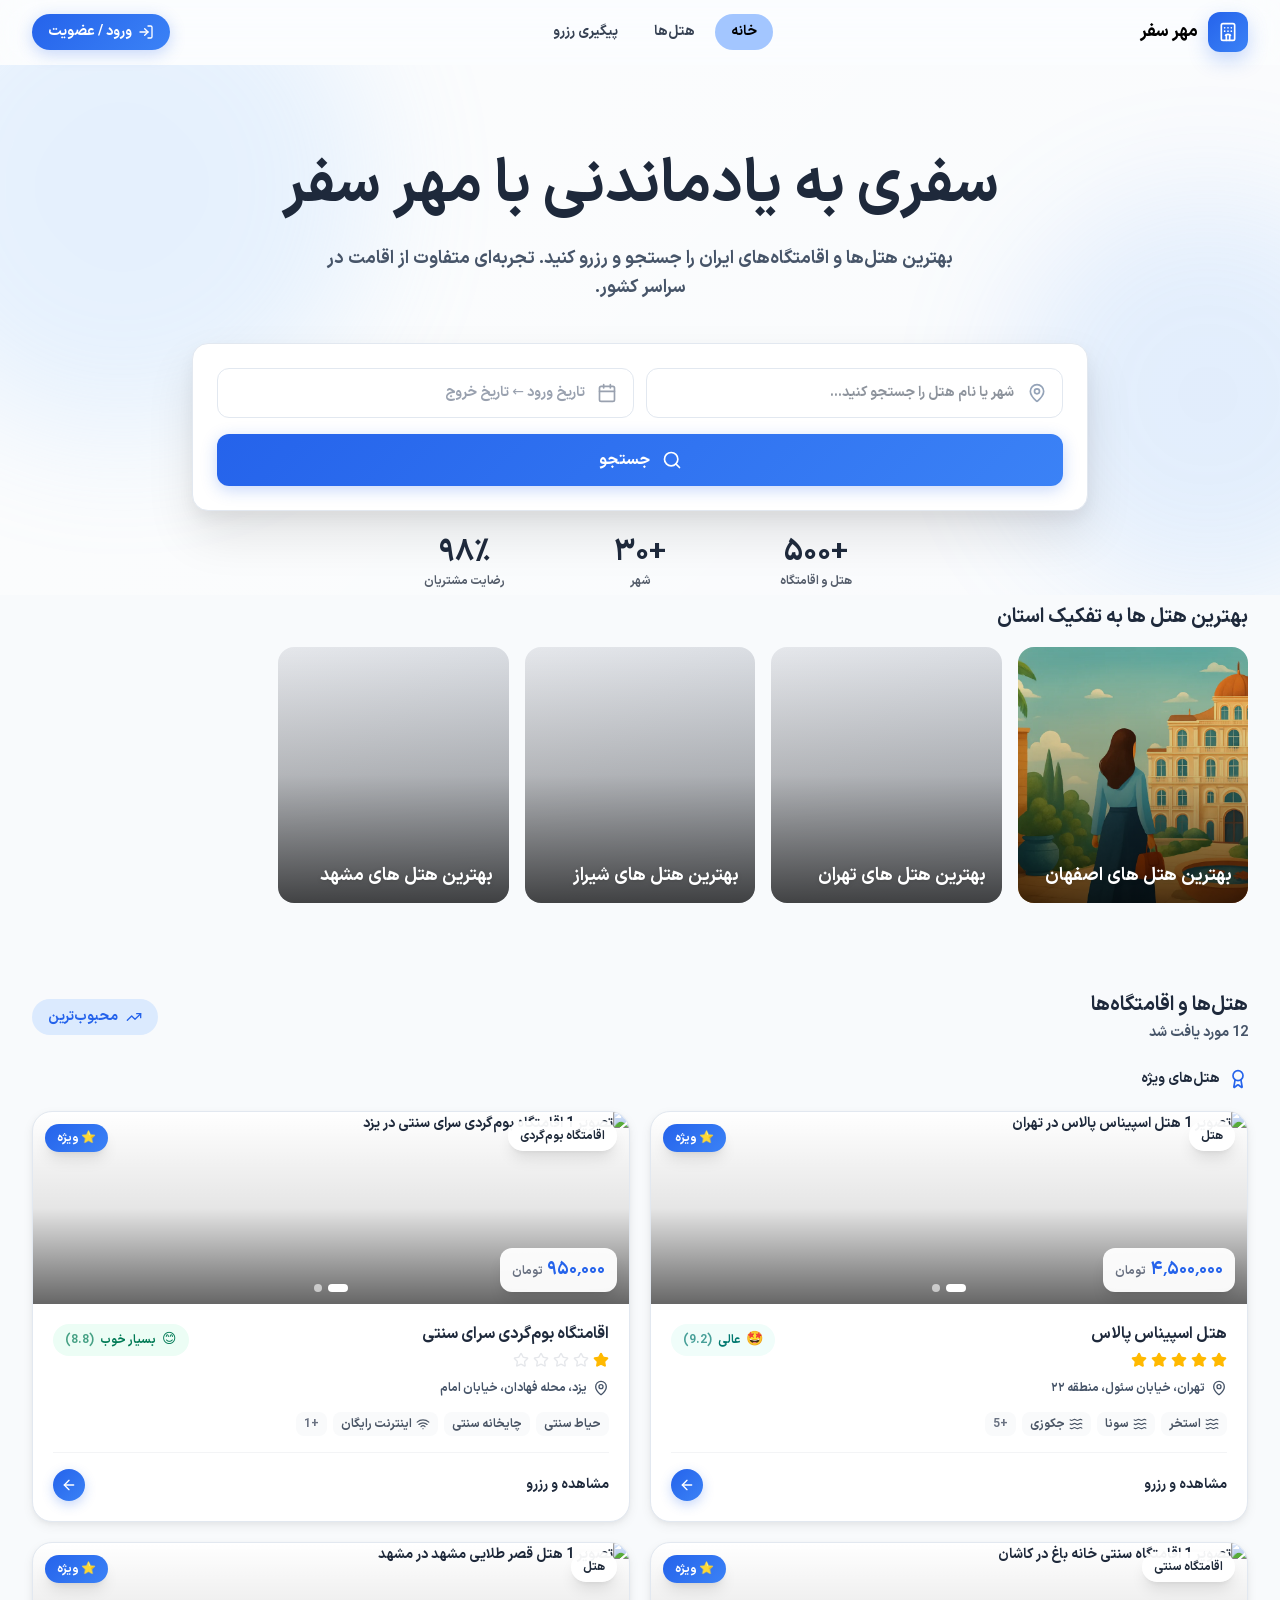
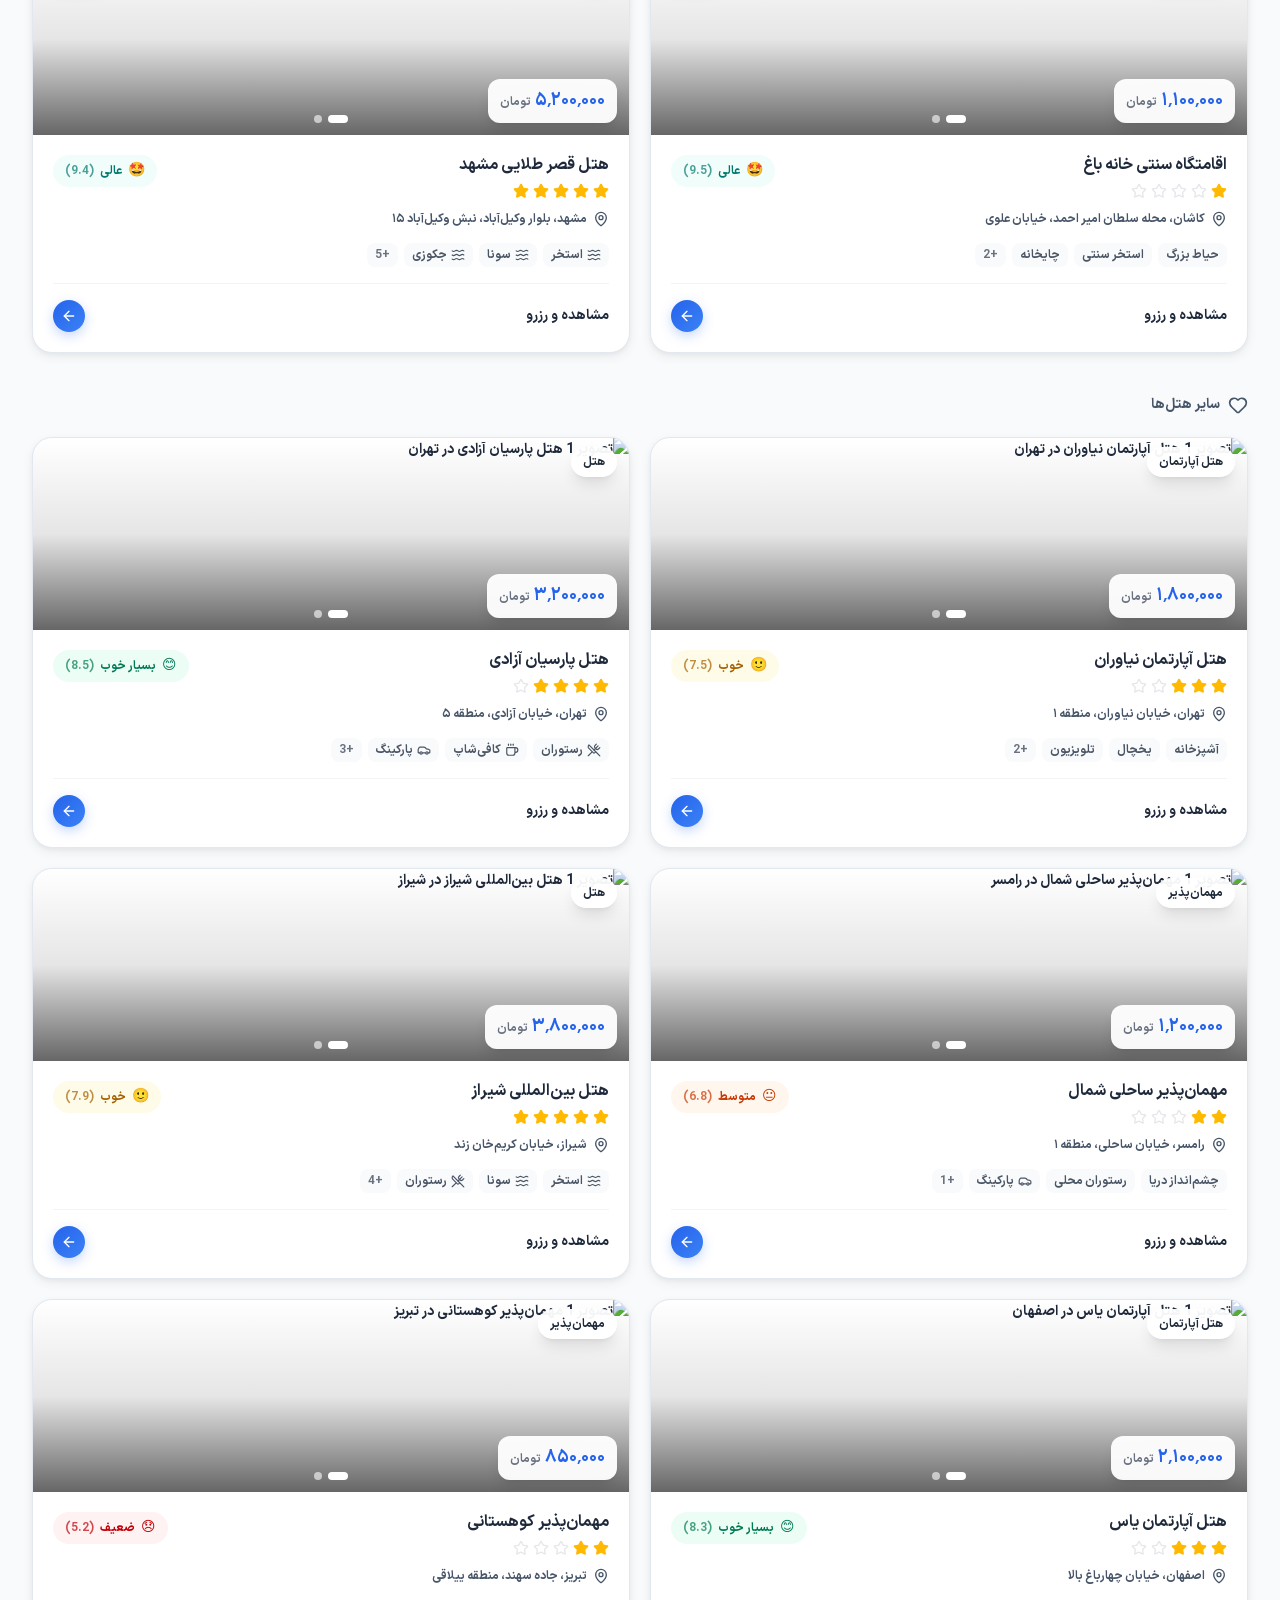
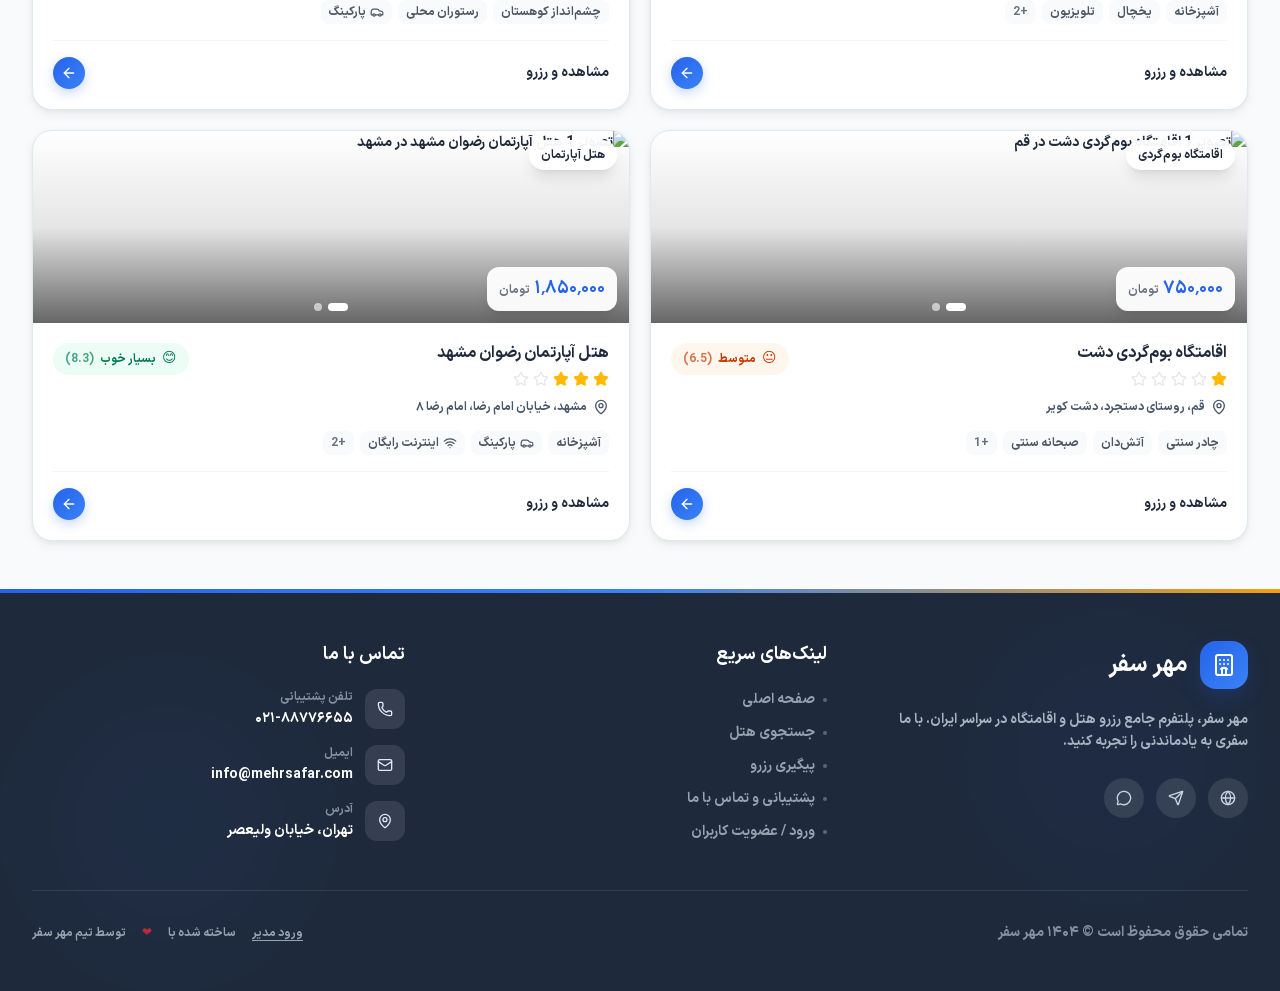
==== commit d3f30c7b: "Mobile preview: auto-scale phone frame to fit any screen size" ====
--- a/index.html
+++ b/index.html
@@ -13,17 +13,17 @@
     <meta property="og:description" content="جستجو و رزرو آنلاین هتل و اقامتگاه در سراسر ایران با مهر سفر." />
     <meta name="twitter:card" content="summary_large_image" />
     <title>مهر سفر - رزرو هتل و اقامتگاه</title>
-    <script type="module" crossorigin>(function(){const s=document.createElement("link").relList;if(s&&s.supports&&s.supports("modulepreload"))return;for(const c of document.querySelectorAll('link[rel="modulepreload"]'))o(c);new MutationObserver(c=>{for(const f of c)if(f.type==="childList")for(const u of f.addedNodes)u.tagName==="LINK"&&u.rel==="modulepreload"&&o(u)}).observe(document,{childList:!0,subtree:!0});function r(c){const f={};return c.integrity&&(f.integrity=c.integrity),c.referrerPolicy&&(f.referrerPolicy=c.referrerPolicy),c.crossOrigin==="use-credentials"?f.credentials="include":c.crossOrigin==="anonymous"?f.credentials="omit":f.credentials="same-origin",f}function o(c){if(c.ep)return;c.ep=!0;const f=r(c);fetch(c.href,f)}})();var Pd={exports:{}},Ai={};var yg;function lN(){if(yg)return Ai;yg=1;var a=Symbol.for("react.transitional.element"),s=Symbol.for("react.fragment");function r(o,c,f){var u=null;if(f!==void 0&&(u=""+f),c.key!==void 0&&(u=""+c.key),"key"in c){f={};for(var x in c)x!=="key"&&(f[x]=c[x])}else f=c;return c=f.ref,{$$typeof:a,type:o,key:u,ref:c!==void 0?c:null,props:f}}return Ai.Fragment=s,Ai.jsx=r,Ai.jsxs=r,Ai}var bg;function iN(){return bg||(bg=1,Pd.exports=lN()),Pd.exports}var n=iN(),$d={exports:{}},we={};var vg;function rN(){if(vg)return we;vg=1;var a=Symbol.for("react.transitional.element"),s=Symbol.for("react.portal"),r=Symbol.for("react.fragment"),o=Symbol.for("react.strict_mode"),c=Symbol.for("react.profiler"),f=Symbol.for("react.consumer"),u=Symbol.for("react.context"),x=Symbol.for("react.forward_ref"),m=Symbol.for("react.suspense"),p=Symbol.for("react.memo"),g=Symbol.for("react.lazy"),v=Symbol.for("react.activity"),C=Symbol.iterator;function k(y){return y===null||typeof y!="object"?null:(y=C&&y[C]||y["@@iterator"],typeof y=="function"?y:null)}var T={isMounted:function(){return!1},enqueueForceUpdate:function(){},enqueueReplaceState:function(){},enqueueSetState:function(){}},N=Object.assign,j={};function w(y,A,z){this.props=y,this.context=A,this.refs=j,this.updater=z||T}w.prototype.isReactComponent={},w.prototype.setState=function(y,A){if(typeof y!="object"&&typeof y!="function"&&y!=null)throw Error("takes an object of state variables to update or a function which returns an object of state variables.");this.updater.enqueueSetState(this,y,A,"setState")},w.prototype.forceUpdate=function(y){this.updater.enqueueForceUpdate(this,y,"forceUpdate")};function M(){}M.prototype=w.prototype;function R(y,A,z){this.props=y,this.context=A,this.refs=j,this.updater=z||T}var O=R.prototype=new M;O.constructor=R,N(O,w.prototype),O.isPureReactComponent=!0;var q=Array.isArray;function K(){}var $={H:null,A:null,T:null,S:null},P=Object.prototype.hasOwnProperty;function ie(y,A,z){var Y=z.ref;return{$$typeof:a,type:y,key:A,ref:Y!==void 0?Y:null,props:z}}function F(y,A){return ie(y.type,A,y.props)}function ce(y){return typeof y=="object"&&y!==null&&y.$$typeof===a}function fe(y){var A={"=":"=0",":":"=2"};return"$"+y.replace(/[=:]/g,function(z){return A[z]})}var je=/\/+/g;function de(y,A){return typeof y=="object"&&y!==null&&y.key!=null?fe(""+y.key):A.toString(36)}function U(y){switch(y.status){case"fulfilled":return y.value;case"rejected":throw y.reason;default:switch(typeof y.status=="string"?y.then(K,K):(y.status="pending",y.then(function(A){y.status==="pending"&&(y.status="fulfilled",y.value=A)},function(A){y.status==="pending"&&(y.status="rejected",y.reason=A)})),y.status){case"fulfilled":return y.value;case"rejected":throw y.reason}}throw y}function D(y,A,z,Y,Z){var re=typeof y;(re==="undefined"||re==="boolean")&&(y=null);var pe=!1;if(y===null)pe=!0;else switch(re){case"bigint":case"string":case"number":pe=!0;break;case"object":switch(y.$$typeof){case a:case s:pe=!0;break;case g:return pe=y._init,D(pe(y._payload),A,z,Y,Z)}}if(pe)return Z=Z(y),pe=Y===""?"."+de(y,0):Y,q(Z)?(z="",pe!=null&&(z=pe.replace(je,"$&/")+"/"),D(Z,A,z,"",function(he){return he})):Z!=null&&(ce(Z)&&(Z=F(Z,z+(Z.key==null||y&&y.key===Z.key?"":(""+Z.key).replace(je,"$&/")+"/")+pe)),A.push(Z)),1;pe=0;var Ke=Y===""?".":Y+":";if(q(y))for(var le=0;le<y.length;le++)Y=y[le],re=Ke+de(Y,le),pe+=D(Y,A,z,re,Z);else if(le=k(y),typeof le=="function")for(y=le.call(y),le=0;!(Y=y.next()).done;)Y=Y.value,re=Ke+de(Y,le++),pe+=D(Y,A,z,re,Z);else if(re==="object"){if(typeof y.then=="function")return D(U(y),A,z,Y,Z);throw A=String(y),Error("Objects are not valid as a React child (found: "+(A==="[object Object]"?"object with keys {"+Object.keys(y).join(", ")+"}":A)+"). If you meant to render a collection of children, use an array instead.")}return pe}function W(y,A,z){if(y==null)return y;var Y=[],Z=0;return D(y,Y,"","",function(re){return A.call(z,re,Z++)}),Y}function ee(y){if(y._status===-1){var A=y._result;A=A(),A.then(function(z){(y._status===0||y._status===-1)&&(y._status=1,y._result=z)},function(z){(y._status===0||y._status===-1)&&(y._status=2,y._result=z)}),y._status===-1&&(y._status=0,y._result=A)}if(y._status===1)return y._result.default;throw y._result}var se=typeof reportError=="function"?reportError:function(y){if(typeof window=="object"&&typeof window.ErrorEvent=="function"){var A=new window.ErrorEvent("error",{bubbles:!0,cancelable:!0,message:typeof y=="object"&&y!==null&&typeof y.message=="string"?String(y.message):String(y),error:y});if(!window.dispatchEvent(A))return}else if(typeof process=="object"&&typeof process.emit=="function"){process.emit("uncaughtException",y);return}console.error(y)},_={map:W,forEach:function(y,A,z){W(y,function(){A.apply(this,arguments)},z)},count:function(y){var A=0;return W(y,function(){A++}),A},toArray:function(y){return W(y,function(A){return A})||[]},only:function(y){if(!ce(y))throw Error("React.Children.only expected to receive a single React element child.");return y}};return we.Activity=v,we.Children=_,we.Component=w,we.Fragment=r,we.Profiler=c,we.PureComponent=R,we.StrictMode=o,we.Suspense=m,we.__CLIENT_INTERNALS_DO_NOT_USE_OR_WARN_USERS_THEY_CANNOT_UPGRADE=$,we.__COMPILER_RUNTIME={__proto__:null,c:function(y){return $.H.useMemoCache(y)}},we.cache=function(y){return function(){return y.apply(null,arguments)}},we.cacheSignal=function(){return null},we.cloneElement=function(y,A,z){if(y==null)throw Error("The argument must be a React element, but you passed "+y+".");var Y=N({},y.props),Z=y.key;if(A!=null)for(re in A.key!==void 0&&(Z=""+A.key),A)!P.call(A,re)||re==="key"||re==="__self"||re==="__source"||re==="ref"&&A.ref===void 0||(Y[re]=A[re]);var re=arguments.length-2;if(re===1)Y.children=z;else if(1<re){for(var pe=Array(re),Ke=0;Ke<re;Ke++)pe[Ke]=arguments[Ke+2];Y.children=pe}return ie(y.type,Z,Y)},we.createContext=function(y){return y={$$typeof:u,_currentValue:y,_currentValue2:y,_threadCount:0,Provider:null,Consumer:null},y.Provider=y,y.Consumer={$$typeof:f,_context:y},y},we.createElement=function(y,A,z){var Y,Z={},re=null;if(A!=null)for(Y in A.key!==void 0&&(re=""+A.key),A)P.call(A,Y)&&Y!=="key"&&Y!=="__self"&&Y!=="__source"&&(Z[Y]=A[Y]);var pe=arguments.length-2;if(pe===1)Z.children=z;else if(1<pe){for(var Ke=Array(pe),le=0;le<pe;le++)Ke[le]=arguments[le+2];Z.children=Ke}if(y&&y.defaultProps)for(Y in pe=y.defaultProps,pe)Z[Y]===void 0&&(Z[Y]=pe[Y]);return ie(y,re,Z)},we.createRef=function(){return{current:null}},we.forwardRef=function(y){return{$$typeof:x,render:y}},we.isValidElement=ce,we.lazy=function(y){return{$$typeof:g,_payload:{_status:-1,_result:y},_init:ee}},we.memo=function(y,A){return{$$typeof:p,type:y,compare:A===void 0?null:A}},we.startTransition=function(y){var A=$.T,z={};$.T=z;try{var Y=y(),Z=$.S;Z!==null&&Z(z,Y),typeof Y=="object"&&Y!==null&&typeof Y.then=="function"&&Y.then(K,se)}catch(re){se(re)}finally{A!==null&&z.types!==null&&(A.types=z.types),$.T=A}},we.unstable_useCacheRefresh=function(){return $.H.useCacheRefresh()},we.use=function(y){return $.H.use(y)},we.useActionState=function(y,A,z){return $.H.useActionState(y,A,z)},we.useCallback=function(y,A){return $.H.useCallback(y,A)},we.useContext=function(y){return $.H.useContext(y)},we.useDebugValue=function(){},we.useDeferredValue=function(y,A){return $.H.useDeferredValue(y,A)},we.useEffect=function(y,A){return $.H.useEffect(y,A)},we.useEffectEvent=function(y){return $.H.useEffectEvent(y)},we.useId=function(){return $.H.useId()},we.useImperativeHandle=function(y,A,z){return $.H.useImperativeHandle(y,A,z)},we.useInsertionEffect=function(y,A){return $.H.useInsertionEffect(y,A)},we.useLayoutEffect=function(y,A){return $.H.useLayoutEffect(y,A)},we.useMemo=function(y,A){return $.H.useMemo(y,A)},we.useOptimistic=function(y,A){return $.H.useOptimistic(y,A)},we.useReducer=function(y,A,z){return $.H.useReducer(y,A,z)},we.useRef=function(y){return $.H.useRef(y)},we.useState=function(y){return $.H.useState(y)},we.useSyncExternalStore=function(y,A,z){return $.H.useSyncExternalStore(y,A,z)},we.useTransition=function(){return $.H.useTransition()},we.version="19.2.6",we}var jg;function bh(){return jg||(jg=1,$d.exports=rN()),$d.exports}var S=bh(),Yd={exports:{}},Ri={},qd={exports:{}},Gd={};var Ng;function oN(){return Ng||(Ng=1,(function(a){function s(D,W){var ee=D.length;D.push(W);e:for(;0<ee;){var se=ee-1>>>1,_=D[se];if(0<c(_,W))D[se]=W,D[ee]=_,ee=se;else break e}}function r(D){return D.length===0?null:D[0]}function o(D){if(D.length===0)return null;var W=D[0],ee=D.pop();if(ee!==W){D[0]=ee;e:for(var se=0,_=D.length,y=_>>>1;se<y;){var A=2*(se+1)-1,z=D[A],Y=A+1,Z=D[Y];if(0>c(z,ee))Y<_&&0>c(Z,z)?(D[se]=Z,D[Y]=ee,se=Y):(D[se]=z,D[A]=ee,se=A);else if(Y<_&&0>c(Z,ee))D[se]=Z,D[Y]=ee,se=Y;else break e}}return W}function c(D,W){var ee=D.sortIndex-W.sortIndex;return ee!==0?ee:D.id-W.id}if(a.unstable_now=void 0,typeof performance=="object"&&typeof performance.now=="function"){var f=performance;a.unstable_now=function(){return f.now()}}else{var u=Date,x=u.now();a.unstable_now=function(){return u.now()-x}}var m=[],p=[],g=1,v=null,C=3,k=!1,T=!1,N=!1,j=!1,w=typeof setTimeout=="function"?setTimeout:null,M=typeof clearTimeout=="function"?clearTimeout:null,R=typeof setImmediate<"u"?setImmediate:null;function O(D){for(var W=r(p);W!==null;){if(W.callback===null)o(p);else if(W.startTime<=D)o(p),W.sortIndex=W.expirationTime,s(m,W);else break;W=r(p)}}function q(D){if(N=!1,O(D),!T)if(r(m)!==null)T=!0,K||(K=!0,fe());else{var W=r(p);W!==null&&U(q,W.startTime-D)}}var K=!1,$=-1,P=5,ie=-1;function F(){return j?!0:!(a.unstable_now()-ie<P)}function ce(){if(j=!1,K){var D=a.unstable_now();ie=D;var W=!0;try{e:{T=!1,N&&(N=!1,M($),$=-1),k=!0;var ee=C;try{t:{for(O(D),v=r(m);v!==null&&!(v.expirationTime>D&&F());){var se=v.callback;if(typeof se=="function"){v.callback=null,C=v.priorityLevel;var _=se(v.expirationTime<=D);if(D=a.unstable_now(),typeof _=="function"){v.callback=_,O(D),W=!0;break t}v===r(m)&&o(m),O(D)}else o(m);v=r(m)}if(v!==null)W=!0;else{var y=r(p);y!==null&&U(q,y.startTime-D),W=!1}}break e}finally{v=null,C=ee,k=!1}W=void 0}}finally{W?fe():K=!1}}}var fe;if(typeof R=="function")fe=function(){R(ce)};else if(typeof MessageChannel<"u"){var je=new MessageChannel,de=je.port2;je.port1.onmessage=ce,fe=function(){de.postMessage(null)}}else fe=function(){w(ce,0)};function U(D,W){$=w(function(){D(a.unstable_now())},W)}a.unstable_IdlePriority=5,a.unstable_ImmediatePriority=1,a.unstable_LowPriority=4,a.unstable_NormalPriority=3,a.unstable_Profiling=null,a.unstable_UserBlockingPriority=2,a.unstable_cancelCallback=function(D){D.callback=null},a.unstable_forceFrameRate=function(D){0>D||125<D?console.error("forceFrameRate takes a positive int between 0 and 125, forcing frame rates higher than 125 fps is not supported"):P=0<D?Math.floor(1e3/D):5},a.unstable_getCurrentPriorityLevel=function(){return C},a.unstable_next=function(D){switch(C){case 1:case 2:case 3:var W=3;break;default:W=C}var ee=C;C=W;try{return D()}finally{C=ee}},a.unstable_requestPaint=function(){j=!0},a.unstable_runWithPriority=function(D,W){switch(D){case 1:case 2:case 3:case 4:case 5:break;default:D=3}var ee=C;C=D;try{return W()}finally{C=ee}},a.unstable_scheduleCallback=function(D,W,ee){var se=a.unstable_now();switch(typeof ee=="object"&&ee!==null?(ee=ee.delay,ee=typeof ee=="number"&&0<ee?se+ee:se):ee=se,D){case 1:var _=-1;break;case 2:_=250;break;case 5:_=1073741823;break;case 4:_=1e4;break;default:_=5e3}return _=ee+_,D={id:g++,callback:W,priorityLevel:D,startTime:ee,expirationTime:_,sortIndex:-1},ee>se?(D.sortIndex=ee,s(p,D),r(m)===null&&D===r(p)&&(N?(M($),$=-1):N=!0,U(q,ee-se))):(D.sortIndex=_,s(m,D),T||k||(T=!0,K||(K=!0,fe()))),D},a.unstable_shouldYield=F,a.unstable_wrapCallback=function(D){var W=C;return function(){var ee=C;C=W;try{return D.apply(this,arguments)}finally{C=ee}}}})(Gd)),Gd}var wg;function cN(){return wg||(wg=1,qd.exports=oN()),qd.exports}var Xd={exports:{}},zt={};var Sg;function uN(){if(Sg)return zt;Sg=1;var a=bh();function s(m){var p="https://react.dev/errors/"+m;if(1<arguments.length){p+="?args[]="+encodeURIComponent(arguments[1]);for(var g=2;g<arguments.length;g++)p+="&args[]="+encodeURIComponent(arguments[g])}return"Minified React error #"+m+"; visit "+p+" for the full message or use the non-minified dev environment for full errors and additional helpful warnings."}function r(){}var o={d:{f:r,r:function(){throw Error(s(522))},D:r,C:r,L:r,m:r,X:r,S:r,M:r},p:0,findDOMNode:null},c=Symbol.for("react.portal");function f(m,p,g){var v=3<arguments.length&&arguments[3]!==void 0?arguments[3]:null;return{$$typeof:c,key:v==null?null:""+v,children:m,containerInfo:p,implementation:g}}var u=a.__CLIENT_INTERNALS_DO_NOT_USE_OR_WARN_USERS_THEY_CANNOT_UPGRADE;function x(m,p){if(m==="font")return"";if(typeof p=="string")return p==="use-credentials"?p:""}return zt.__DOM_INTERNALS_DO_NOT_USE_OR_WARN_USERS_THEY_CANNOT_UPGRADE=o,zt.createPortal=function(m,p){var g=2<arguments.length&&arguments[2]!==void 0?arguments[2]:null;if(!p||p.nodeType!==1&&p.nodeType!==9&&p.nodeType!==11)throw Error(s(299));return f(m,p,null,g)},zt.flushSync=function(m){var p=u.T,g=o.p;try{if(u.T=null,o.p=2,m)return m()}finally{u.T=p,o.p=g,o.d.f()}},zt.preconnect=function(m,p){typeof m=="string"&&(p?(p=p.crossOrigin,p=typeof p=="string"?p==="use-credentials"?p:"":void 0):p=null,o.d.C(m,p))},zt.prefetchDNS=function(m){typeof m=="string"&&o.d.D(m)},zt.preinit=function(m,p){if(typeof m=="string"&&p&&typeof p.as=="string"){var g=p.as,v=x(g,p.crossOrigin),C=typeof p.integrity=="string"?p.integrity:void 0,k=typeof p.fetchPriority=="string"?p.fetchPriority:void 0;g==="style"?o.d.S(m,typeof p.precedence=="string"?p.precedence:void 0,{crossOrigin:v,integrity:C,fetchPriority:k}):g==="script"&&o.d.X(m,{crossOrigin:v,integrity:C,fetchPriority:k,nonce:typeof p.nonce=="string"?p.nonce:void 0})}},zt.preinitModule=function(m,p){if(typeof m=="string")if(typeof p=="object"&&p!==null){if(p.as==null||p.as==="script"){var g=x(p.as,p.crossOrigin);o.d.M(m,{crossOrigin:g,integrity:typeof p.integrity=="string"?p.integrity:void 0,nonce:typeof p.nonce=="string"?p.nonce:void 0})}}else p==null&&o.d.M(m)},zt.preload=function(m,p){if(typeof m=="string"&&typeof p=="object"&&p!==null&&typeof p.as=="string"){var g=p.as,v=x(g,p.crossOrigin);o.d.L(m,g,{crossOrigin:v,integrity:typeof p.integrity=="string"?p.integrity:void 0,nonce:typeof p.nonce=="string"?p.nonce:void 0,type:typeof p.type=="string"?p.type:void 0,fetchPriority:typeof p.fetchPriority=="string"?p.fetchPriority:void 0,referrerPolicy:typeof p.referrerPolicy=="string"?p.referrerPolicy:void 0,imageSrcSet:typeof p.imageSrcSet=="string"?p.imageSrcSet:void 0,imageSizes:typeof p.imageSizes=="string"?p.imageSizes:void 0,media:typeof p.media=="string"?p.media:void 0})}},zt.preloadModule=function(m,p){if(typeof m=="string")if(p){var g=x(p.as,p.crossOrigin);o.d.m(m,{as:typeof p.as=="string"&&p.as!=="script"?p.as:void 0,crossOrigin:g,integrity:typeof p.integrity=="string"?p.integrity:void 0})}else o.d.m(m)},zt.requestFormReset=function(m){o.d.r(m)},zt.unstable_batchedUpdates=function(m,p){return m(p)},zt.useFormState=function(m,p,g){return u.H.useFormState(m,p,g)},zt.useFormStatus=function(){return u.H.useHostTransitionStatus()},zt.version="19.2.6",zt}var Cg;function T1(){if(Cg)return Xd.exports;Cg=1;function a(){if(!(typeof __REACT_DEVTOOLS_GLOBAL_HOOK__>"u"||typeof __REACT_DEVTOOLS_GLOBAL_HOOK__.checkDCE!="function"))try{__REACT_DEVTOOLS_GLOBAL_HOOK__.checkDCE(a)}catch(s){console.error(s)}}return a(),Xd.exports=uN(),Xd.exports}var kg;function dN(){if(kg)return Ri;kg=1;var a=cN(),s=bh(),r=T1();function o(e){var t="https://react.dev/errors/"+e;if(1<arguments.length){t+="?args[]="+encodeURIComponent(arguments[1]);for(var l=2;l<arguments.length;l++)t+="&args[]="+encodeURIComponent(arguments[l])}return"Minified React error #"+e+"; visit "+t+" for the full message or use the non-minified dev environment for full errors and additional helpful warnings."}function c(e){return!(!e||e.nodeType!==1&&e.nodeType!==9&&e.nodeType!==11)}function f(e){var t=e,l=e;if(e.alternate)for(;t.return;)t=t.return;else{e=t;do t=e,(t.flags&4098)!==0&&(l=t.return),e=t.return;while(e)}return t.tag===3?l:null}function u(e){if(e.tag===13){var t=e.memoizedState;if(t===null&&(e=e.alternate,e!==null&&(t=e.memoizedState)),t!==null)return t.dehydrated}return null}function x(e){if(e.tag===31){var t=e.memoizedState;if(t===null&&(e=e.alternate,e!==null&&(t=e.memoizedState)),t!==null)return t.dehydrated}return null}function m(e){if(f(e)!==e)throw Error(o(188))}function p(e){var t=e.alternate;if(!t){if(t=f(e),t===null)throw Error(o(188));return t!==e?null:e}for(var l=e,i=t;;){var d=l.return;if(d===null)break;var h=d.alternate;if(h===null){if(i=d.return,i!==null){l=i;continue}break}if(d.child===h.child){for(h=d.child;h;){if(h===l)return m(d),e;if(h===i)return m(d),t;h=h.sibling}throw Error(o(188))}if(l.return!==i.return)l=d,i=h;else{for(var b=!1,E=d.child;E;){if(E===l){b=!0,l=d,i=h;break}if(E===i){b=!0,i=d,l=h;break}E=E.sibling}if(!b){for(E=h.child;E;){if(E===l){b=!0,l=h,i=d;break}if(E===i){b=!0,i=h,l=d;break}E=E.sibling}if(!b)throw Error(o(189))}}if(l.alternate!==i)throw Error(o(190))}if(l.tag!==3)throw Error(o(188));return l.stateNode.current===l?e:t}function g(e){var t=e.tag;if(t===5||t===26||t===27||t===6)return e;for(e=e.child;e!==null;){if(t=g(e),t!==null)return t;e=e.sibling}return null}var v=Object.assign,C=Symbol.for("react.element"),k=Symbol.for("react.transitional.element"),T=Symbol.for("react.portal"),N=Symbol.for("react.fragment"),j=Symbol.for("react.strict_mode"),w=Symbol.for("react.profiler"),M=Symbol.for("react.consumer"),R=Symbol.for("react.context"),O=Symbol.for("react.forward_ref"),q=Symbol.for("react.suspense"),K=Symbol.for("react.suspense_list"),$=Symbol.for("react.memo"),P=Symbol.for("react.lazy"),ie=Symbol.for("react.activity"),F=Symbol.for("react.memo_cache_sentinel"),ce=Symbol.iterator;function fe(e){return e===null||typeof e!="object"?null:(e=ce&&e[ce]||e["@@iterator"],typeof e=="function"?e:null)}var je=Symbol.for("react.client.reference");function de(e){if(e==null)return null;if(typeof e=="function")return e.$$typeof===je?null:e.displayName||e.name||null;if(typeof e=="string")return e;switch(e){case N:return"Fragment";case w:return"Profiler";case j:return"StrictMode";case q:return"Suspense";case K:return"SuspenseList";case ie:return"Activity"}if(typeof e=="object")switch(e.$$typeof){case T:return"Portal";case R:return e.displayName||"Context";case M:return(e._context.displayName||"Context")+".Consumer";case O:var t=e.render;return e=e.displayName,e||(e=t.displayName||t.name||"",e=e!==""?"ForwardRef("+e+")":"ForwardRef"),e;case $:return t=e.displayName||null,t!==null?t:de(e.type)||"Memo";case P:t=e._payload,e=e._init;try{return de(e(t))}catch{}}return null}var U=Array.isArray,D=s.__CLIENT_INTERNALS_DO_NOT_USE_OR_WARN_USERS_THEY_CANNOT_UPGRADE,W=r.__DOM_INTERNALS_DO_NOT_USE_OR_WARN_USERS_THEY_CANNOT_UPGRADE,ee={pending:!1,data:null,method:null,action:null},se=[],_=-1;function y(e){return{current:e}}function A(e){0>_||(e.current=se[_],se[_]=null,_--)}function z(e,t){_++,se[_]=e.current,e.current=t}var Y=y(null),Z=y(null),re=y(null),pe=y(null);function Ke(e,t){switch(z(re,t),z(Z,e),z(Y,null),t.nodeType){case 9:case 11:e=(e=t.documentElement)&&(e=e.namespaceURI)?Px(e):0;break;default:if(e=t.tagName,t=t.namespaceURI)t=Px(t),e=$x(t,e);else switch(e){case"svg":e=1;break;case"math":e=2;break;default:e=0}}A(Y),z(Y,e)}function le(){A(Y),A(Z),A(re)}function he(e){e.memoizedState!==null&&z(pe,e);var t=Y.current,l=$x(t,e.type);t!==l&&(z(Z,e),z(Y,l))}function Re(e){Z.current===e&&(A(Y),A(Z)),pe.current===e&&(A(pe),ki._currentValue=ee)}var Qe,mt;function Dt(e){if(Qe===void 0)try{throw Error()}catch(l){var t=l.stack.trim().match(/\n( *(at )?)/);Qe=t&&t[1]||"",mt=-1<l.stack.indexOf(`
+    <script type="module" crossorigin>(function(){const s=document.createElement("link").relList;if(s&&s.supports&&s.supports("modulepreload"))return;for(const c of document.querySelectorAll('link[rel="modulepreload"]'))o(c);new MutationObserver(c=>{for(const f of c)if(f.type==="childList")for(const u of f.addedNodes)u.tagName==="LINK"&&u.rel==="modulepreload"&&o(u)}).observe(document,{childList:!0,subtree:!0});function r(c){const f={};return c.integrity&&(f.integrity=c.integrity),c.referrerPolicy&&(f.referrerPolicy=c.referrerPolicy),c.crossOrigin==="use-credentials"?f.credentials="include":c.crossOrigin==="anonymous"?f.credentials="omit":f.credentials="same-origin",f}function o(c){if(c.ep)return;c.ep=!0;const f=r(c);fetch(c.href,f)}})();var Pd={exports:{}},Ai={};var yg;function lN(){if(yg)return Ai;yg=1;var a=Symbol.for("react.transitional.element"),s=Symbol.for("react.fragment");function r(o,c,f){var u=null;if(f!==void 0&&(u=""+f),c.key!==void 0&&(u=""+c.key),"key"in c){f={};for(var x in c)x!=="key"&&(f[x]=c[x])}else f=c;return c=f.ref,{$$typeof:a,type:o,key:u,ref:c!==void 0?c:null,props:f}}return Ai.Fragment=s,Ai.jsx=r,Ai.jsxs=r,Ai}var bg;function iN(){return bg||(bg=1,Pd.exports=lN()),Pd.exports}var n=iN(),$d={exports:{}},we={};var vg;function rN(){if(vg)return we;vg=1;var a=Symbol.for("react.transitional.element"),s=Symbol.for("react.portal"),r=Symbol.for("react.fragment"),o=Symbol.for("react.strict_mode"),c=Symbol.for("react.profiler"),f=Symbol.for("react.consumer"),u=Symbol.for("react.context"),x=Symbol.for("react.forward_ref"),m=Symbol.for("react.suspense"),p=Symbol.for("react.memo"),g=Symbol.for("react.lazy"),j=Symbol.for("react.activity"),C=Symbol.iterator;function k(y){return y===null||typeof y!="object"?null:(y=C&&y[C]||y["@@iterator"],typeof y=="function"?y:null)}var T={isMounted:function(){return!1},enqueueForceUpdate:function(){},enqueueReplaceState:function(){},enqueueSetState:function(){}},N=Object.assign,v={};function w(y,A,z){this.props=y,this.context=A,this.refs=v,this.updater=z||T}w.prototype.isReactComponent={},w.prototype.setState=function(y,A){if(typeof y!="object"&&typeof y!="function"&&y!=null)throw Error("takes an object of state variables to update or a function which returns an object of state variables.");this.updater.enqueueSetState(this,y,A,"setState")},w.prototype.forceUpdate=function(y){this.updater.enqueueForceUpdate(this,y,"forceUpdate")};function M(){}M.prototype=w.prototype;function R(y,A,z){this.props=y,this.context=A,this.refs=v,this.updater=z||T}var L=R.prototype=new M;L.constructor=R,N(L,w.prototype),L.isPureReactComponent=!0;var G=Array.isArray;function J(){}var $={H:null,A:null,T:null,S:null},H=Object.prototype.hasOwnProperty;function le(y,A,z){var X=z.ref;return{$$typeof:a,type:y,key:A,ref:X!==void 0?X:null,props:z}}function F(y,A){return le(y.type,A,y.props)}function re(y){return typeof y=="object"&&y!==null&&y.$$typeof===a}function de(y){var A={"=":"=0",":":"=2"};return"$"+y.replace(/[=:]/g,function(z){return A[z]})}var Ne=/\/+/g;function fe(y,A){return typeof y=="object"&&y!==null&&y.key!=null?de(""+y.key):A.toString(36)}function P(y){switch(y.status){case"fulfilled":return y.value;case"rejected":throw y.reason;default:switch(typeof y.status=="string"?y.then(J,J):(y.status="pending",y.then(function(A){y.status==="pending"&&(y.status="fulfilled",y.value=A)},function(A){y.status==="pending"&&(y.status="rejected",y.reason=A)})),y.status){case"fulfilled":return y.value;case"rejected":throw y.reason}}throw y}function D(y,A,z,X,W){var oe=typeof y;(oe==="undefined"||oe==="boolean")&&(y=null);var ce=!1;if(y===null)ce=!0;else switch(oe){case"bigint":case"string":case"number":ce=!0;break;case"object":switch(y.$$typeof){case a:case s:ce=!0;break;case g:return ce=y._init,D(ce(y._payload),A,z,X,W)}}if(ce)return W=W(y),ce=X===""?"."+fe(y,0):X,G(W)?(z="",ce!=null&&(z=ce.replace(Ne,"$&/")+"/"),D(W,A,z,"",function(me){return me})):W!=null&&(re(W)&&(W=F(W,z+(W.key==null||y&&y.key===W.key?"":(""+W.key).replace(Ne,"$&/")+"/")+ce)),A.push(W)),1;ce=0;var Re=X===""?".":X+":";if(G(y))for(var ae=0;ae<y.length;ae++)X=y[ae],oe=Re+fe(X,ae),ce+=D(X,A,z,oe,W);else if(ae=k(y),typeof ae=="function")for(y=ae.call(y),ae=0;!(X=y.next()).done;)X=X.value,oe=Re+fe(X,ae++),ce+=D(X,A,z,oe,W);else if(oe==="object"){if(typeof y.then=="function")return D(P(y),A,z,X,W);throw A=String(y),Error("Objects are not valid as a React child (found: "+(A==="[object Object]"?"object with keys {"+Object.keys(y).join(", ")+"}":A)+"). If you meant to render a collection of children, use an array instead.")}return ce}function K(y,A,z){if(y==null)return y;var X=[],W=0;return D(y,X,"","",function(oe){return A.call(z,oe,W++)}),X}function ee(y){if(y._status===-1){var A=y._result;A=A(),A.then(function(z){(y._status===0||y._status===-1)&&(y._status=1,y._result=z)},function(z){(y._status===0||y._status===-1)&&(y._status=2,y._result=z)}),y._status===-1&&(y._status=0,y._result=A)}if(y._status===1)return y._result.default;throw y._result}var ie=typeof reportError=="function"?reportError:function(y){if(typeof window=="object"&&typeof window.ErrorEvent=="function"){var A=new window.ErrorEvent("error",{bubbles:!0,cancelable:!0,message:typeof y=="object"&&y!==null&&typeof y.message=="string"?String(y.message):String(y),error:y});if(!window.dispatchEvent(A))return}else if(typeof process=="object"&&typeof process.emit=="function"){process.emit("uncaughtException",y);return}console.error(y)},_={map:K,forEach:function(y,A,z){K(y,function(){A.apply(this,arguments)},z)},count:function(y){var A=0;return K(y,function(){A++}),A},toArray:function(y){return K(y,function(A){return A})||[]},only:function(y){if(!re(y))throw Error("React.Children.only expected to receive a single React element child.");return y}};return we.Activity=j,we.Children=_,we.Component=w,we.Fragment=r,we.Profiler=c,we.PureComponent=R,we.StrictMode=o,we.Suspense=m,we.__CLIENT_INTERNALS_DO_NOT_USE_OR_WARN_USERS_THEY_CANNOT_UPGRADE=$,we.__COMPILER_RUNTIME={__proto__:null,c:function(y){return $.H.useMemoCache(y)}},we.cache=function(y){return function(){return y.apply(null,arguments)}},we.cacheSignal=function(){return null},we.cloneElement=function(y,A,z){if(y==null)throw Error("The argument must be a React element, but you passed "+y+".");var X=N({},y.props),W=y.key;if(A!=null)for(oe in A.key!==void 0&&(W=""+A.key),A)!H.call(A,oe)||oe==="key"||oe==="__self"||oe==="__source"||oe==="ref"&&A.ref===void 0||(X[oe]=A[oe]);var oe=arguments.length-2;if(oe===1)X.children=z;else if(1<oe){for(var ce=Array(oe),Re=0;Re<oe;Re++)ce[Re]=arguments[Re+2];X.children=ce}return le(y.type,W,X)},we.createContext=function(y){return y={$$typeof:u,_currentValue:y,_currentValue2:y,_threadCount:0,Provider:null,Consumer:null},y.Provider=y,y.Consumer={$$typeof:f,_context:y},y},we.createElement=function(y,A,z){var X,W={},oe=null;if(A!=null)for(X in A.key!==void 0&&(oe=""+A.key),A)H.call(A,X)&&X!=="key"&&X!=="__self"&&X!=="__source"&&(W[X]=A[X]);var ce=arguments.length-2;if(ce===1)W.children=z;else if(1<ce){for(var Re=Array(ce),ae=0;ae<ce;ae++)Re[ae]=arguments[ae+2];W.children=Re}if(y&&y.defaultProps)for(X in ce=y.defaultProps,ce)W[X]===void 0&&(W[X]=ce[X]);return le(y,oe,W)},we.createRef=function(){return{current:null}},we.forwardRef=function(y){return{$$typeof:x,render:y}},we.isValidElement=re,we.lazy=function(y){return{$$typeof:g,_payload:{_status:-1,_result:y},_init:ee}},we.memo=function(y,A){return{$$typeof:p,type:y,compare:A===void 0?null:A}},we.startTransition=function(y){var A=$.T,z={};$.T=z;try{var X=y(),W=$.S;W!==null&&W(z,X),typeof X=="object"&&X!==null&&typeof X.then=="function"&&X.then(J,ie)}catch(oe){ie(oe)}finally{A!==null&&z.types!==null&&(A.types=z.types),$.T=A}},we.unstable_useCacheRefresh=function(){return $.H.useCacheRefresh()},we.use=function(y){return $.H.use(y)},we.useActionState=function(y,A,z){return $.H.useActionState(y,A,z)},we.useCallback=function(y,A){return $.H.useCallback(y,A)},we.useContext=function(y){return $.H.useContext(y)},we.useDebugValue=function(){},we.useDeferredValue=function(y,A){return $.H.useDeferredValue(y,A)},we.useEffect=function(y,A){return $.H.useEffect(y,A)},we.useEffectEvent=function(y){return $.H.useEffectEvent(y)},we.useId=function(){return $.H.useId()},we.useImperativeHandle=function(y,A,z){return $.H.useImperativeHandle(y,A,z)},we.useInsertionEffect=function(y,A){return $.H.useInsertionEffect(y,A)},we.useLayoutEffect=function(y,A){return $.H.useLayoutEffect(y,A)},we.useMemo=function(y,A){return $.H.useMemo(y,A)},we.useOptimistic=function(y,A){return $.H.useOptimistic(y,A)},we.useReducer=function(y,A,z){return $.H.useReducer(y,A,z)},we.useRef=function(y){return $.H.useRef(y)},we.useState=function(y){return $.H.useState(y)},we.useSyncExternalStore=function(y,A,z){return $.H.useSyncExternalStore(y,A,z)},we.useTransition=function(){return $.H.useTransition()},we.version="19.2.6",we}var jg;function bh(){return jg||(jg=1,$d.exports=rN()),$d.exports}var S=bh(),Yd={exports:{}},Ri={},qd={exports:{}},Gd={};var Ng;function oN(){return Ng||(Ng=1,(function(a){function s(D,K){var ee=D.length;D.push(K);e:for(;0<ee;){var ie=ee-1>>>1,_=D[ie];if(0<c(_,K))D[ie]=K,D[ee]=_,ee=ie;else break e}}function r(D){return D.length===0?null:D[0]}function o(D){if(D.length===0)return null;var K=D[0],ee=D.pop();if(ee!==K){D[0]=ee;e:for(var ie=0,_=D.length,y=_>>>1;ie<y;){var A=2*(ie+1)-1,z=D[A],X=A+1,W=D[X];if(0>c(z,ee))X<_&&0>c(W,z)?(D[ie]=W,D[X]=ee,ie=X):(D[ie]=z,D[A]=ee,ie=A);else if(X<_&&0>c(W,ee))D[ie]=W,D[X]=ee,ie=X;else break e}}return K}function c(D,K){var ee=D.sortIndex-K.sortIndex;return ee!==0?ee:D.id-K.id}if(a.unstable_now=void 0,typeof performance=="object"&&typeof performance.now=="function"){var f=performance;a.unstable_now=function(){return f.now()}}else{var u=Date,x=u.now();a.unstable_now=function(){return u.now()-x}}var m=[],p=[],g=1,j=null,C=3,k=!1,T=!1,N=!1,v=!1,w=typeof setTimeout=="function"?setTimeout:null,M=typeof clearTimeout=="function"?clearTimeout:null,R=typeof setImmediate<"u"?setImmediate:null;function L(D){for(var K=r(p);K!==null;){if(K.callback===null)o(p);else if(K.startTime<=D)o(p),K.sortIndex=K.expirationTime,s(m,K);else break;K=r(p)}}function G(D){if(N=!1,L(D),!T)if(r(m)!==null)T=!0,J||(J=!0,de());else{var K=r(p);K!==null&&P(G,K.startTime-D)}}var J=!1,$=-1,H=5,le=-1;function F(){return v?!0:!(a.unstable_now()-le<H)}function re(){if(v=!1,J){var D=a.unstable_now();le=D;var K=!0;try{e:{T=!1,N&&(N=!1,M($),$=-1),k=!0;var ee=C;try{t:{for(L(D),j=r(m);j!==null&&!(j.expirationTime>D&&F());){var ie=j.callback;if(typeof ie=="function"){j.callback=null,C=j.priorityLevel;var _=ie(j.expirationTime<=D);if(D=a.unstable_now(),typeof _=="function"){j.callback=_,L(D),K=!0;break t}j===r(m)&&o(m),L(D)}else o(m);j=r(m)}if(j!==null)K=!0;else{var y=r(p);y!==null&&P(G,y.startTime-D),K=!1}}break e}finally{j=null,C=ee,k=!1}K=void 0}}finally{K?de():J=!1}}}var de;if(typeof R=="function")de=function(){R(re)};else if(typeof MessageChannel<"u"){var Ne=new MessageChannel,fe=Ne.port2;Ne.port1.onmessage=re,de=function(){fe.postMessage(null)}}else de=function(){w(re,0)};function P(D,K){$=w(function(){D(a.unstable_now())},K)}a.unstable_IdlePriority=5,a.unstable_ImmediatePriority=1,a.unstable_LowPriority=4,a.unstable_NormalPriority=3,a.unstable_Profiling=null,a.unstable_UserBlockingPriority=2,a.unstable_cancelCallback=function(D){D.callback=null},a.unstable_forceFrameRate=function(D){0>D||125<D?console.error("forceFrameRate takes a positive int between 0 and 125, forcing frame rates higher than 125 fps is not supported"):H=0<D?Math.floor(1e3/D):5},a.unstable_getCurrentPriorityLevel=function(){return C},a.unstable_next=function(D){switch(C){case 1:case 2:case 3:var K=3;break;default:K=C}var ee=C;C=K;try{return D()}finally{C=ee}},a.unstable_requestPaint=function(){v=!0},a.unstable_runWithPriority=function(D,K){switch(D){case 1:case 2:case 3:case 4:case 5:break;default:D=3}var ee=C;C=D;try{return K()}finally{C=ee}},a.unstable_scheduleCallback=function(D,K,ee){var ie=a.unstable_now();switch(typeof ee=="object"&&ee!==null?(ee=ee.delay,ee=typeof ee=="number"&&0<ee?ie+ee:ie):ee=ie,D){case 1:var _=-1;break;case 2:_=250;break;case 5:_=1073741823;break;case 4:_=1e4;break;default:_=5e3}return _=ee+_,D={id:g++,callback:K,priorityLevel:D,startTime:ee,expirationTime:_,sortIndex:-1},ee>ie?(D.sortIndex=ee,s(p,D),r(m)===null&&D===r(p)&&(N?(M($),$=-1):N=!0,P(G,ee-ie))):(D.sortIndex=_,s(m,D),T||k||(T=!0,J||(J=!0,de()))),D},a.unstable_shouldYield=F,a.unstable_wrapCallback=function(D){var K=C;return function(){var ee=C;C=K;try{return D.apply(this,arguments)}finally{C=ee}}}})(Gd)),Gd}var wg;function cN(){return wg||(wg=1,qd.exports=oN()),qd.exports}var Xd={exports:{}},zt={};var Sg;function uN(){if(Sg)return zt;Sg=1;var a=bh();function s(m){var p="https://react.dev/errors/"+m;if(1<arguments.length){p+="?args[]="+encodeURIComponent(arguments[1]);for(var g=2;g<arguments.length;g++)p+="&args[]="+encodeURIComponent(arguments[g])}return"Minified React error #"+m+"; visit "+p+" for the full message or use the non-minified dev environment for full errors and additional helpful warnings."}function r(){}var o={d:{f:r,r:function(){throw Error(s(522))},D:r,C:r,L:r,m:r,X:r,S:r,M:r},p:0,findDOMNode:null},c=Symbol.for("react.portal");function f(m,p,g){var j=3<arguments.length&&arguments[3]!==void 0?arguments[3]:null;return{$$typeof:c,key:j==null?null:""+j,children:m,containerInfo:p,implementation:g}}var u=a.__CLIENT_INTERNALS_DO_NOT_USE_OR_WARN_USERS_THEY_CANNOT_UPGRADE;function x(m,p){if(m==="font")return"";if(typeof p=="string")return p==="use-credentials"?p:""}return zt.__DOM_INTERNALS_DO_NOT_USE_OR_WARN_USERS_THEY_CANNOT_UPGRADE=o,zt.createPortal=function(m,p){var g=2<arguments.length&&arguments[2]!==void 0?arguments[2]:null;if(!p||p.nodeType!==1&&p.nodeType!==9&&p.nodeType!==11)throw Error(s(299));return f(m,p,null,g)},zt.flushSync=function(m){var p=u.T,g=o.p;try{if(u.T=null,o.p=2,m)return m()}finally{u.T=p,o.p=g,o.d.f()}},zt.preconnect=function(m,p){typeof m=="string"&&(p?(p=p.crossOrigin,p=typeof p=="string"?p==="use-credentials"?p:"":void 0):p=null,o.d.C(m,p))},zt.prefetchDNS=function(m){typeof m=="string"&&o.d.D(m)},zt.preinit=function(m,p){if(typeof m=="string"&&p&&typeof p.as=="string"){var g=p.as,j=x(g,p.crossOrigin),C=typeof p.integrity=="string"?p.integrity:void 0,k=typeof p.fetchPriority=="string"?p.fetchPriority:void 0;g==="style"?o.d.S(m,typeof p.precedence=="string"?p.precedence:void 0,{crossOrigin:j,integrity:C,fetchPriority:k}):g==="script"&&o.d.X(m,{crossOrigin:j,integrity:C,fetchPriority:k,nonce:typeof p.nonce=="string"?p.nonce:void 0})}},zt.preinitModule=function(m,p){if(typeof m=="string")if(typeof p=="object"&&p!==null){if(p.as==null||p.as==="script"){var g=x(p.as,p.crossOrigin);o.d.M(m,{crossOrigin:g,integrity:typeof p.integrity=="string"?p.integrity:void 0,nonce:typeof p.nonce=="string"?p.nonce:void 0})}}else p==null&&o.d.M(m)},zt.preload=function(m,p){if(typeof m=="string"&&typeof p=="object"&&p!==null&&typeof p.as=="string"){var g=p.as,j=x(g,p.crossOrigin);o.d.L(m,g,{crossOrigin:j,integrity:typeof p.integrity=="string"?p.integrity:void 0,nonce:typeof p.nonce=="string"?p.nonce:void 0,type:typeof p.type=="string"?p.type:void 0,fetchPriority:typeof p.fetchPriority=="string"?p.fetchPriority:void 0,referrerPolicy:typeof p.referrerPolicy=="string"?p.referrerPolicy:void 0,imageSrcSet:typeof p.imageSrcSet=="string"?p.imageSrcSet:void 0,imageSizes:typeof p.imageSizes=="string"?p.imageSizes:void 0,media:typeof p.media=="string"?p.media:void 0})}},zt.preloadModule=function(m,p){if(typeof m=="string")if(p){var g=x(p.as,p.crossOrigin);o.d.m(m,{as:typeof p.as=="string"&&p.as!=="script"?p.as:void 0,crossOrigin:g,integrity:typeof p.integrity=="string"?p.integrity:void 0})}else o.d.m(m)},zt.requestFormReset=function(m){o.d.r(m)},zt.unstable_batchedUpdates=function(m,p){return m(p)},zt.useFormState=function(m,p,g){return u.H.useFormState(m,p,g)},zt.useFormStatus=function(){return u.H.useHostTransitionStatus()},zt.version="19.2.6",zt}var Cg;function T1(){if(Cg)return Xd.exports;Cg=1;function a(){if(!(typeof __REACT_DEVTOOLS_GLOBAL_HOOK__>"u"||typeof __REACT_DEVTOOLS_GLOBAL_HOOK__.checkDCE!="function"))try{__REACT_DEVTOOLS_GLOBAL_HOOK__.checkDCE(a)}catch(s){console.error(s)}}return a(),Xd.exports=uN(),Xd.exports}var kg;function dN(){if(kg)return Ri;kg=1;var a=cN(),s=bh(),r=T1();function o(e){var t="https://react.dev/errors/"+e;if(1<arguments.length){t+="?args[]="+encodeURIComponent(arguments[1]);for(var l=2;l<arguments.length;l++)t+="&args[]="+encodeURIComponent(arguments[l])}return"Minified React error #"+e+"; visit "+t+" for the full message or use the non-minified dev environment for full errors and additional helpful warnings."}function c(e){return!(!e||e.nodeType!==1&&e.nodeType!==9&&e.nodeType!==11)}function f(e){var t=e,l=e;if(e.alternate)for(;t.return;)t=t.return;else{e=t;do t=e,(t.flags&4098)!==0&&(l=t.return),e=t.return;while(e)}return t.tag===3?l:null}function u(e){if(e.tag===13){var t=e.memoizedState;if(t===null&&(e=e.alternate,e!==null&&(t=e.memoizedState)),t!==null)return t.dehydrated}return null}function x(e){if(e.tag===31){var t=e.memoizedState;if(t===null&&(e=e.alternate,e!==null&&(t=e.memoizedState)),t!==null)return t.dehydrated}return null}function m(e){if(f(e)!==e)throw Error(o(188))}function p(e){var t=e.alternate;if(!t){if(t=f(e),t===null)throw Error(o(188));return t!==e?null:e}for(var l=e,i=t;;){var d=l.return;if(d===null)break;var h=d.alternate;if(h===null){if(i=d.return,i!==null){l=i;continue}break}if(d.child===h.child){for(h=d.child;h;){if(h===l)return m(d),e;if(h===i)return m(d),t;h=h.sibling}throw Error(o(188))}if(l.return!==i.return)l=d,i=h;else{for(var b=!1,E=d.child;E;){if(E===l){b=!0,l=d,i=h;break}if(E===i){b=!0,i=d,l=h;break}E=E.sibling}if(!b){for(E=h.child;E;){if(E===l){b=!0,l=h,i=d;break}if(E===i){b=!0,i=h,l=d;break}E=E.sibling}if(!b)throw Error(o(189))}}if(l.alternate!==i)throw Error(o(190))}if(l.tag!==3)throw Error(o(188));return l.stateNode.current===l?e:t}function g(e){var t=e.tag;if(t===5||t===26||t===27||t===6)return e;for(e=e.child;e!==null;){if(t=g(e),t!==null)return t;e=e.sibling}return null}var j=Object.assign,C=Symbol.for("react.element"),k=Symbol.for("react.transitional.element"),T=Symbol.for("react.portal"),N=Symbol.for("react.fragment"),v=Symbol.for("react.strict_mode"),w=Symbol.for("react.profiler"),M=Symbol.for("react.consumer"),R=Symbol.for("react.context"),L=Symbol.for("react.forward_ref"),G=Symbol.for("react.suspense"),J=Symbol.for("react.suspense_list"),$=Symbol.for("react.memo"),H=Symbol.for("react.lazy"),le=Symbol.for("react.activity"),F=Symbol.for("react.memo_cache_sentinel"),re=Symbol.iterator;function de(e){return e===null||typeof e!="object"?null:(e=re&&e[re]||e["@@iterator"],typeof e=="function"?e:null)}var Ne=Symbol.for("react.client.reference");function fe(e){if(e==null)return null;if(typeof e=="function")return e.$$typeof===Ne?null:e.displayName||e.name||null;if(typeof e=="string")return e;switch(e){case N:return"Fragment";case w:return"Profiler";case v:return"StrictMode";case G:return"Suspense";case J:return"SuspenseList";case le:return"Activity"}if(typeof e=="object")switch(e.$$typeof){case T:return"Portal";case R:return e.displayName||"Context";case M:return(e._context.displayName||"Context")+".Consumer";case L:var t=e.render;return e=e.displayName,e||(e=t.displayName||t.name||"",e=e!==""?"ForwardRef("+e+")":"ForwardRef"),e;case $:return t=e.displayName||null,t!==null?t:fe(e.type)||"Memo";case H:t=e._payload,e=e._init;try{return fe(e(t))}catch{}}return null}var P=Array.isArray,D=s.__CLIENT_INTERNALS_DO_NOT_USE_OR_WARN_USERS_THEY_CANNOT_UPGRADE,K=r.__DOM_INTERNALS_DO_NOT_USE_OR_WARN_USERS_THEY_CANNOT_UPGRADE,ee={pending:!1,data:null,method:null,action:null},ie=[],_=-1;function y(e){return{current:e}}function A(e){0>_||(e.current=ie[_],ie[_]=null,_--)}function z(e,t){_++,ie[_]=e.current,e.current=t}var X=y(null),W=y(null),oe=y(null),ce=y(null);function Re(e,t){switch(z(oe,t),z(W,e),z(X,null),t.nodeType){case 9:case 11:e=(e=t.documentElement)&&(e=e.namespaceURI)?Px(e):0;break;default:if(e=t.tagName,t=t.namespaceURI)t=Px(t),e=$x(t,e);else switch(e){case"svg":e=1;break;case"math":e=2;break;default:e=0}}A(X),z(X,e)}function ae(){A(X),A(W),A(oe)}function me(e){e.memoizedState!==null&&z(ce,e);var t=X.current,l=$x(t,e.type);t!==l&&(z(W,e),z(X,l))}function ze(e){W.current===e&&(A(X),A(W)),ce.current===e&&(A(ce),ki._currentValue=ee)}var Qe,mt;function Dt(e){if(Qe===void 0)try{throw Error()}catch(l){var t=l.stack.trim().match(/\n( *(at )?)/);Qe=t&&t[1]||"",mt=-1<l.stack.indexOf(`
     at`)?" (<anonymous>)":-1<l.stack.indexOf("@")?"@unknown:0:0":""}return`
-`+Qe+e+mt}var Rt=!1;function Qn(e,t){if(!e||Rt)return"";Rt=!0;var l=Error.prepareStackTrace;Error.prepareStackTrace=void 0;try{var i={DetermineComponentFrameRoot:function(){try{if(t){var ne=function(){throw Error()};if(Object.defineProperty(ne.prototype,"props",{set:function(){throw Error()}}),typeof Reflect=="object"&&Reflect.construct){try{Reflect.construct(ne,[])}catch(J){var I=J}Reflect.construct(e,[],ne)}else{try{ne.call()}catch(J){I=J}e.call(ne.prototype)}}else{try{throw Error()}catch(J){I=J}(ne=e())&&typeof ne.catch=="function"&&ne.catch(function(){})}}catch(J){if(J&&I&&typeof J.stack=="string")return[J.stack,I.stack]}return[null,null]}};i.DetermineComponentFrameRoot.displayName="DetermineComponentFrameRoot";var d=Object.getOwnPropertyDescriptor(i.DetermineComponentFrameRoot,"name");d&&d.configurable&&Object.defineProperty(i.DetermineComponentFrameRoot,"name",{value:"DetermineComponentFrameRoot"});var h=i.DetermineComponentFrameRoot(),b=h[0],E=h[1];if(b&&E){var B=b.split(`
-`),X=E.split(`
-`);for(d=i=0;i<B.length&&!B[i].includes("DetermineComponentFrameRoot");)i++;for(;d<X.length&&!X[d].includes("DetermineComponentFrameRoot");)d++;if(i===B.length||d===X.length)for(i=B.length-1,d=X.length-1;1<=i&&0<=d&&B[i]!==X[d];)d--;for(;1<=i&&0<=d;i--,d--)if(B[i]!==X[d]){if(i!==1||d!==1)do if(i--,d--,0>d||B[i]!==X[d]){var te=`
+`+Qe+e+mt}var Rt=!1;function Qn(e,t){if(!e||Rt)return"";Rt=!0;var l=Error.prepareStackTrace;Error.prepareStackTrace=void 0;try{var i={DetermineComponentFrameRoot:function(){try{if(t){var se=function(){throw Error()};if(Object.defineProperty(se.prototype,"props",{set:function(){throw Error()}}),typeof Reflect=="object"&&Reflect.construct){try{Reflect.construct(se,[])}catch(Q){var I=Q}Reflect.construct(e,[],se)}else{try{se.call()}catch(Q){I=Q}e.call(se.prototype)}}else{try{throw Error()}catch(Q){I=Q}(se=e())&&typeof se.catch=="function"&&se.catch(function(){})}}catch(Q){if(Q&&I&&typeof Q.stack=="string")return[Q.stack,I.stack]}return[null,null]}};i.DetermineComponentFrameRoot.displayName="DetermineComponentFrameRoot";var d=Object.getOwnPropertyDescriptor(i.DetermineComponentFrameRoot,"name");d&&d.configurable&&Object.defineProperty(i.DetermineComponentFrameRoot,"name",{value:"DetermineComponentFrameRoot"});var h=i.DetermineComponentFrameRoot(),b=h[0],E=h[1];if(b&&E){var B=b.split(`
+`),q=E.split(`
+`);for(d=i=0;i<B.length&&!B[i].includes("DetermineComponentFrameRoot");)i++;for(;d<q.length&&!q[d].includes("DetermineComponentFrameRoot");)d++;if(i===B.length||d===q.length)for(i=B.length-1,d=q.length-1;1<=i&&0<=d&&B[i]!==q[d];)d--;for(;1<=i&&0<=d;i--,d--)if(B[i]!==q[d]){if(i!==1||d!==1)do if(i--,d--,0>d||B[i]!==q[d]){var te=`
 `+B[i].replace(" at new "," at ");return e.displayName&&te.includes("<anonymous>")&&(te=te.replace("<anonymous>",e.displayName)),te}while(1<=i&&0<=d);break}}}finally{Rt=!1,Error.prepareStackTrace=l}return(l=e?e.displayName||e.name:"")?Dt(l):""}function Ll(e,t){switch(e.tag){case 26:case 27:case 5:return Dt(e.type);case 16:return Dt("Lazy");case 13:return e.child!==t&&t!==null?Dt("Suspense Fallback"):Dt("Suspense");case 19:return Dt("SuspenseList");case 0:case 15:return Qn(e.type,!1);case 11:return Qn(e.type.render,!1);case 1:return Qn(e.type,!0);case 31:return Dt("Activity");default:return""}}function Jn(e){try{var t="",l=null;do t+=Ll(e,l),l=e,e=e.return;while(e);return t}catch(i){return`
 Error generating stack: `+i.message+`
-`+i.stack}}var gn=Object.prototype.hasOwnProperty,ga=a.unstable_scheduleCallback,es=a.unstable_cancelCallback,ts=a.unstable_shouldYield,Vl=a.unstable_requestPaint,qe=a.unstable_now,wc=a.unstable_getCurrentPriorityLevel,or=a.unstable_ImmediatePriority,cr=a.unstable_UserBlockingPriority,Rs=a.unstable_NormalPriority,ur=a.unstable_LowPriority,Hl=a.unstable_IdlePriority,Sc=a.log,L=a.unstable_setDisableYieldValue,oe=null,ue=null;function Be(e){if(typeof Sc=="function"&&L(e),ue&&typeof ue.setStrictMode=="function")try{ue.setStrictMode(oe,e)}catch{}}var _t=Math.clz32?Math.clz32:Tc,Cc=Math.log,kc=Math.LN2;function Tc(e){return e>>>=0,e===0?32:31-(Cc(e)/kc|0)|0}var Ne=256,We=262144,Ha=4194304;function Ua(e){var t=e&42;if(t!==0)return t;switch(e&-e){case 1:return 1;case 2:return 2;case 4:return 4;case 8:return 8;case 16:return 16;case 32:return 32;case 64:return 64;case 128:return 128;case 256:case 512:case 1024:case 2048:case 4096:case 8192:case 16384:case 32768:case 65536:case 131072:return e&261888;case 262144:case 524288:case 1048576:case 2097152:return e&3932160;case 4194304:case 8388608:case 16777216:case 33554432:return e&62914560;case 67108864:return 67108864;case 134217728:return 134217728;case 268435456:return 268435456;case 536870912:return 536870912;case 1073741824:return 0;default:return e}}function Pa(e,t,l){var i=e.pendingLanes;if(i===0)return 0;var d=0,h=e.suspendedLanes,b=e.pingedLanes;e=e.warmLanes;var E=i&134217727;return E!==0?(i=E&~h,i!==0?d=Ua(i):(b&=E,b!==0?d=Ua(b):l||(l=E&~e,l!==0&&(d=Ua(l))))):(E=i&~h,E!==0?d=Ua(E):b!==0?d=Ua(b):l||(l=i&~e,l!==0&&(d=Ua(l)))),d===0?0:t!==0&&t!==d&&(t&h)===0&&(h=d&-d,l=t&-t,h>=l||h===32&&(l&4194048)!==0)?t:d}function Ut(e,t){return(e.pendingLanes&~(e.suspendedLanes&~e.pingedLanes)&t)===0}function Mc(e,t){switch(e){case 1:case 2:case 4:case 8:case 64:return t+250;case 16:case 32:case 128:case 256:case 512:case 1024:case 2048:case 4096:case 8192:case 16384:case 32768:case 65536:case 131072:case 262144:case 524288:case 1048576:case 2097152:return t+5e3;case 4194304:case 8388608:case 16777216:case 33554432:return-1;case 67108864:case 134217728:case 268435456:case 536870912:case 1073741824:return-1;default:return-1}}function Nm(){var e=Ha;return Ha<<=1,(Ha&62914560)===0&&(Ha=4194304),e}function Ec(e){for(var t=[],l=0;31>l;l++)t.push(e);return t}function Ul(e,t){e.pendingLanes|=t,t!==268435456&&(e.suspendedLanes=0,e.pingedLanes=0,e.warmLanes=0)}function F2(e,t,l,i,d,h){var b=e.pendingLanes;e.pendingLanes=l,e.suspendedLanes=0,e.pingedLanes=0,e.warmLanes=0,e.expiredLanes&=l,e.entangledLanes&=l,e.errorRecoveryDisabledLanes&=l,e.shellSuspendCounter=0;var E=e.entanglements,B=e.expirationTimes,X=e.hiddenUpdates;for(l=b&~l;0<l;){var te=31-_t(l),ne=1<<te;E[te]=0,B[te]=-1;var I=X[te];if(I!==null)for(X[te]=null,te=0;te<I.length;te++){var J=I[te];J!==null&&(J.lane&=-536870913)}l&=~ne}i!==0&&wm(e,i,0),h!==0&&d===0&&e.tag!==0&&(e.suspendedLanes|=h&~(b&~t))}function wm(e,t,l){e.pendingLanes|=t,e.suspendedLanes&=~t;var i=31-_t(t);e.entangledLanes|=t,e.entanglements[i]=e.entanglements[i]|1073741824|l&261930}function Sm(e,t){var l=e.entangledLanes|=t;for(e=e.entanglements;l;){var i=31-_t(l),d=1<<i;d&t|e[i]&t&&(e[i]|=t),l&=~d}}function Cm(e,t){var l=t&-t;return l=(l&42)!==0?1:Ac(l),(l&(e.suspendedLanes|t))!==0?0:l}function Ac(e){switch(e){case 2:e=1;break;case 8:e=4;break;case 32:e=16;break;case 256:case 512:case 1024:case 2048:case 4096:case 8192:case 16384:case 32768:case 65536:case 131072:case 262144:case 524288:case 1048576:case 2097152:case 4194304:case 8388608:case 16777216:case 33554432:e=128;break;case 268435456:e=134217728;break;default:e=0}return e}function Rc(e){return e&=-e,2<e?8<e?(e&134217727)!==0?32:268435456:8:2}function km(){var e=W.p;return e!==0?e:(e=window.event,e===void 0?32:dg(e.type))}function Tm(e,t){var l=W.p;try{return W.p=e,t()}finally{W.p=l}}var yn=Math.random().toString(36).slice(2),jt="__reactFiber$"+yn,Pt="__reactProps$"+yn,zs="__reactContainer$"+yn,zc="__reactEvents$"+yn,I2="__reactListeners$"+yn,K2="__reactHandles$"+yn,Mm="__reactResources$"+yn,Pl="__reactMarker$"+yn;function Dc(e){delete e[jt],delete e[Pt],delete e[zc],delete e[I2],delete e[K2]}function Ds(e){var t=e[jt];if(t)return t;for(var l=e.parentNode;l;){if(t=l[zs]||l[jt]){if(l=t.alternate,t.child!==null||l!==null&&l.child!==null)for(e=Kx(e);e!==null;){if(l=e[jt])return l;e=Kx(e)}return t}e=l,l=e.parentNode}return null}function _s(e){if(e=e[jt]||e[zs]){var t=e.tag;if(t===5||t===6||t===13||t===31||t===26||t===27||t===3)return e}return null}function $l(e){var t=e.tag;if(t===5||t===26||t===27||t===6)return e.stateNode;throw Error(o(33))}function Bs(e){var t=e[Mm];return t||(t=e[Mm]={hoistableStyles:new Map,hoistableScripts:new Map}),t}function yt(e){e[Pl]=!0}var Em=new Set,Am={};function as(e,t){Os(e,t),Os(e+"Capture",t)}function Os(e,t){for(Am[e]=t,e=0;e<t.length;e++)Em.add(t[e])}var W2=RegExp("^[:A-Z_a-z\\u00C0-\\u00D6\\u00D8-\\u00F6\\u00F8-\\u02FF\\u0370-\\u037D\\u037F-\\u1FFF\\u200C-\\u200D\\u2070-\\u218F\\u2C00-\\u2FEF\\u3001-\\uD7FF\\uF900-\\uFDCF\\uFDF0-\\uFFFD][:A-Z_a-z\\u00C0-\\u00D6\\u00D8-\\u00F6\\u00F8-\\u02FF\\u0370-\\u037D\\u037F-\\u1FFF\\u200C-\\u200D\\u2070-\\u218F\\u2C00-\\u2FEF\\u3001-\\uD7FF\\uF900-\\uFDCF\\uFDF0-\\uFFFD\\-.0-9\\u00B7\\u0300-\\u036F\\u203F-\\u2040]*$"),Rm={},zm={};function Z2(e){return gn.call(zm,e)?!0:gn.call(Rm,e)?!1:W2.test(e)?zm[e]=!0:(Rm[e]=!0,!1)}function dr(e,t,l){if(Z2(t))if(l===null)e.removeAttribute(t);else{switch(typeof l){case"undefined":case"function":case"symbol":e.removeAttribute(t);return;case"boolean":var i=t.toLowerCase().slice(0,5);if(i!=="data-"&&i!=="aria-"){e.removeAttribute(t);return}}e.setAttribute(t,""+l)}}function fr(e,t,l){if(l===null)e.removeAttribute(t);else{switch(typeof l){case"undefined":case"function":case"symbol":case"boolean":e.removeAttribute(t);return}e.setAttribute(t,""+l)}}function $a(e,t,l,i){if(i===null)e.removeAttribute(l);else{switch(typeof i){case"undefined":case"function":case"symbol":case"boolean":e.removeAttribute(l);return}e.setAttributeNS(t,l,""+i)}}function na(e){switch(typeof e){case"bigint":case"boolean":case"number":case"string":case"undefined":return e;case"object":return e;default:return""}}function Dm(e){var t=e.type;return(e=e.nodeName)&&e.toLowerCase()==="input"&&(t==="checkbox"||t==="radio")}function Q2(e,t,l){var i=Object.getOwnPropertyDescriptor(e.constructor.prototype,t);if(!e.hasOwnProperty(t)&&typeof i<"u"&&typeof i.get=="function"&&typeof i.set=="function"){var d=i.get,h=i.set;return Object.defineProperty(e,t,{configurable:!0,get:function(){return d.call(this)},set:function(b){l=""+b,h.call(this,b)}}),Object.defineProperty(e,t,{enumerable:i.enumerable}),{getValue:function(){return l},setValue:function(b){l=""+b},stopTracking:function(){e._valueTracker=null,delete e[t]}}}}function _c(e){if(!e._valueTracker){var t=Dm(e)?"checked":"value";e._valueTracker=Q2(e,t,""+e[t])}}function _m(e){if(!e)return!1;var t=e._valueTracker;if(!t)return!0;var l=t.getValue(),i="";return e&&(i=Dm(e)?e.checked?"true":"false":e.value),e=i,e!==l?(t.setValue(e),!0):!1}function hr(e){if(e=e||(typeof document<"u"?document:void 0),typeof e>"u")return null;try{return e.activeElement||e.body}catch{return e.body}}var J2=/[\n"\\]/g;function sa(e){return e.replace(J2,function(t){return"\\"+t.charCodeAt(0).toString(16)+" "})}function Bc(e,t,l,i,d,h,b,E){e.name="",b!=null&&typeof b!="function"&&typeof b!="symbol"&&typeof b!="boolean"?e.type=b:e.removeAttribute("type"),t!=null?b==="number"?(t===0&&e.value===""||e.value!=t)&&(e.value=""+na(t)):e.value!==""+na(t)&&(e.value=""+na(t)):b!=="submit"&&b!=="reset"||e.removeAttribute("value"),t!=null?Oc(e,b,na(t)):l!=null?Oc(e,b,na(l)):i!=null&&e.removeAttribute("value"),d==null&&h!=null&&(e.defaultChecked=!!h),d!=null&&(e.checked=d&&typeof d!="function"&&typeof d!="symbol"),E!=null&&typeof E!="function"&&typeof E!="symbol"&&typeof E!="boolean"?e.name=""+na(E):e.removeAttribute("name")}function Bm(e,t,l,i,d,h,b,E){if(h!=null&&typeof h!="function"&&typeof h!="symbol"&&typeof h!="boolean"&&(e.type=h),t!=null||l!=null){if(!(h!=="submit"&&h!=="reset"||t!=null)){_c(e);return}l=l!=null?""+na(l):"",t=t!=null?""+na(t):l,E||t===e.value||(e.value=t),e.defaultValue=t}i=i??d,i=typeof i!="function"&&typeof i!="symbol"&&!!i,e.checked=E?e.checked:!!i,e.defaultChecked=!!i,b!=null&&typeof b!="function"&&typeof b!="symbol"&&typeof b!="boolean"&&(e.name=b),_c(e)}function Oc(e,t,l){t==="number"&&hr(e.ownerDocument)===e||e.defaultValue===""+l||(e.defaultValue=""+l)}function Ls(e,t,l,i){if(e=e.options,t){t={};for(var d=0;d<l.length;d++)t["$"+l[d]]=!0;for(l=0;l<e.length;l++)d=t.hasOwnProperty("$"+e[l].value),e[l].selected!==d&&(e[l].selected=d),d&&i&&(e[l].defaultSelected=!0)}else{for(l=""+na(l),t=null,d=0;d<e.length;d++){if(e[d].value===l){e[d].selected=!0,i&&(e[d].defaultSelected=!0);return}t!==null||e[d].disabled||(t=e[d])}t!==null&&(t.selected=!0)}}function Om(e,t,l){if(t!=null&&(t=""+na(t),t!==e.value&&(e.value=t),l==null)){e.defaultValue!==t&&(e.defaultValue=t);return}e.defaultValue=l!=null?""+na(l):""}function Lm(e,t,l,i){if(t==null){if(i!=null){if(l!=null)throw Error(o(92));if(U(i)){if(1<i.length)throw Error(o(93));i=i[0]}l=i}l==null&&(l=""),t=l}l=na(t),e.defaultValue=l,i=e.textContent,i===l&&i!==""&&i!==null&&(e.value=i),_c(e)}function Vs(e,t){if(t){var l=e.firstChild;if(l&&l===e.lastChild&&l.nodeType===3){l.nodeValue=t;return}}e.textContent=t}var ej=new Set("animationIterationCount aspectRatio borderImageOutset borderImageSlice borderImageWidth boxFlex boxFlexGroup boxOrdinalGroup columnCount columns flex flexGrow flexPositive flexShrink flexNegative flexOrder gridArea gridRow gridRowEnd gridRowSpan gridRowStart gridColumn gridColumnEnd gridColumnSpan gridColumnStart fontWeight lineClamp lineHeight opacity order orphans scale tabSize widows zIndex zoom fillOpacity floodOpacity stopOpacity strokeDasharray strokeDashoffset strokeMiterlimit strokeOpacity strokeWidth MozAnimationIterationCount MozBoxFlex MozBoxFlexGroup MozLineClamp msAnimationIterationCount msFlex msZoom msFlexGrow msFlexNegative msFlexOrder msFlexPositive msFlexShrink msGridColumn msGridColumnSpan msGridRow msGridRowSpan WebkitAnimationIterationCount WebkitBoxFlex WebKitBoxFlexGroup WebkitBoxOrdinalGroup WebkitColumnCount WebkitColumns WebkitFlex WebkitFlexGrow WebkitFlexPositive WebkitFlexShrink WebkitLineClamp".split(" "));function Vm(e,t,l){var i=t.indexOf("--")===0;l==null||typeof l=="boolean"||l===""?i?e.setProperty(t,""):t==="float"?e.cssFloat="":e[t]="":i?e.setProperty(t,l):typeof l!="number"||l===0||ej.has(t)?t==="float"?e.cssFloat=l:e[t]=(""+l).trim():e[t]=l+"px"}function Hm(e,t,l){if(t!=null&&typeof t!="object")throw Error(o(62));if(e=e.style,l!=null){for(var i in l)!l.hasOwnProperty(i)||t!=null&&t.hasOwnProperty(i)||(i.indexOf("--")===0?e.setProperty(i,""):i==="float"?e.cssFloat="":e[i]="");for(var d in t)i=t[d],t.hasOwnProperty(d)&&l[d]!==i&&Vm(e,d,i)}else for(var h in t)t.hasOwnProperty(h)&&Vm(e,h,t[h])}function Lc(e){if(e.indexOf("-")===-1)return!1;switch(e){case"annotation-xml":case"color-profile":case"font-face":case"font-face-src":case"font-face-uri":case"font-face-format":case"font-face-name":case"missing-glyph":return!1;default:return!0}}var tj=new Map([["acceptCharset","accept-charset"],["htmlFor","for"],["httpEquiv","http-equiv"],["crossOrigin","crossorigin"],["accentHeight","accent-height"],["alignmentBaseline","alignment-baseline"],["arabicForm","arabic-form"],["baselineShift","baseline-shift"],["capHeight","cap-height"],["clipPath","clip-path"],["clipRule","clip-rule"],["colorInterpolation","color-interpolation"],["colorInterpolationFilters","color-interpolation-filters"],["colorProfile","color-profile"],["colorRendering","color-rendering"],["dominantBaseline","dominant-baseline"],["enableBackground","enable-background"],["fillOpacity","fill-opacity"],["fillRule","fill-rule"],["floodColor","flood-color"],["floodOpacity","flood-opacity"],["fontFamily","font-family"],["fontSize","font-size"],["fontSizeAdjust","font-size-adjust"],["fontStretch","font-stretch"],["fontStyle","font-style"],["fontVariant","font-variant"],["fontWeight","font-weight"],["glyphName","glyph-name"],["glyphOrientationHorizontal","glyph-orientation-horizontal"],["glyphOrientationVertical","glyph-orientation-vertical"],["horizAdvX","horiz-adv-x"],["horizOriginX","horiz-origin-x"],["imageRendering","image-rendering"],["letterSpacing","letter-spacing"],["lightingColor","lighting-color"],["markerEnd","marker-end"],["markerMid","marker-mid"],["markerStart","marker-start"],["overlinePosition","overline-position"],["overlineThickness","overline-thickness"],["paintOrder","paint-order"],["panose-1","panose-1"],["pointerEvents","pointer-events"],["renderingIntent","rendering-intent"],["shapeRendering","shape-rendering"],["stopColor","stop-color"],["stopOpacity","stop-opacity"],["strikethroughPosition","strikethrough-position"],["strikethroughThickness","strikethrough-thickness"],["strokeDasharray","stroke-dasharray"],["strokeDashoffset","stroke-dashoffset"],["strokeLinecap","stroke-linecap"],["strokeLinejoin","stroke-linejoin"],["strokeMiterlimit","stroke-miterlimit"],["strokeOpacity","stroke-opacity"],["strokeWidth","stroke-width"],["textAnchor","text-anchor"],["textDecoration","text-decoration"],["textRendering","text-rendering"],["transformOrigin","transform-origin"],["underlinePosition","underline-position"],["underlineThickness","underline-thickness"],["unicodeBidi","unicode-bidi"],["unicodeRange","unicode-range"],["unitsPerEm","units-per-em"],["vAlphabetic","v-alphabetic"],["vHanging","v-hanging"],["vIdeographic","v-ideographic"],["vMathematical","v-mathematical"],["vectorEffect","vector-effect"],["vertAdvY","vert-adv-y"],["vertOriginX","vert-origin-x"],["vertOriginY","vert-origin-y"],["wordSpacing","word-spacing"],["writingMode","writing-mode"],["xmlnsXlink","xmlns:xlink"],["xHeight","x-height"]]),aj=/^[\u0000-\u001F ]*j[\r\n\t]*a[\r\n\t]*v[\r\n\t]*a[\r\n\t]*s[\r\n\t]*c[\r\n\t]*r[\r\n\t]*i[\r\n\t]*p[\r\n\t]*t[\r\n\t]*:/i;function mr(e){return aj.test(""+e)?"javascript:throw new Error('React has blocked a javascript: URL as a security precaution.')":e}function Ya(){}var Vc=null;function Hc(e){return e=e.target||e.srcElement||window,e.correspondingUseElement&&(e=e.correspondingUseElement),e.nodeType===3?e.parentNode:e}var Hs=null,Us=null;function Um(e){var t=_s(e);if(t&&(e=t.stateNode)){var l=e[Pt]||null;e:switch(e=t.stateNode,t.type){case"input":if(Bc(e,l.value,l.defaultValue,l.defaultValue,l.checked,l.defaultChecked,l.type,l.name),t=l.name,l.type==="radio"&&t!=null){for(l=e;l.parentNode;)l=l.parentNode;for(l=l.querySelectorAll('input[name="'+sa(""+t)+'"][type="radio"]'),t=0;t<l.length;t++){var i=l[t];if(i!==e&&i.form===e.form){var d=i[Pt]||null;if(!d)throw Error(o(90));Bc(i,d.value,d.defaultValue,d.defaultValue,d.checked,d.defaultChecked,d.type,d.name)}}for(t=0;t<l.length;t++)i=l[t],i.form===e.form&&_m(i)}break e;case"textarea":Om(e,l.value,l.defaultValue);break e;case"select":t=l.value,t!=null&&Ls(e,!!l.multiple,t,!1)}}}var Uc=!1;function Pm(e,t,l){if(Uc)return e(t,l);Uc=!0;try{var i=e(t);return i}finally{if(Uc=!1,(Hs!==null||Us!==null)&&(to(),Hs&&(t=Hs,e=Us,Us=Hs=null,Um(t),e)))for(t=0;t<e.length;t++)Um(e[t])}}function Yl(e,t){var l=e.stateNode;if(l===null)return null;var i=l[Pt]||null;if(i===null)return null;l=i[t];e:switch(t){case"onClick":case"onClickCapture":case"onDoubleClick":case"onDoubleClickCapture":case"onMouseDown":case"onMouseDownCapture":case"onMouseMove":case"onMouseMoveCapture":case"onMouseUp":case"onMouseUpCapture":case"onMouseEnter":(i=!i.disabled)||(e=e.type,i=!(e==="button"||e==="input"||e==="select"||e==="textarea")),e=!i;break e;default:e=!1}if(e)return null;if(l&&typeof l!="function")throw Error(o(231,t,typeof l));return l}var qa=!(typeof window>"u"||typeof window.document>"u"||typeof window.document.createElement>"u"),Pc=!1;if(qa)try{var ql={};Object.defineProperty(ql,"passive",{get:function(){Pc=!0}}),window.addEventListener("test",ql,ql),window.removeEventListener("test",ql,ql)}catch{Pc=!1}var bn=null,$c=null,pr=null;function $m(){if(pr)return pr;var e,t=$c,l=t.length,i,d="value"in bn?bn.value:bn.textContent,h=d.length;for(e=0;e<l&&t[e]===d[e];e++);var b=l-e;for(i=1;i<=b&&t[l-i]===d[h-i];i++);return pr=d.slice(e,1<i?1-i:void 0)}function xr(e){var t=e.keyCode;return"charCode"in e?(e=e.charCode,e===0&&t===13&&(e=13)):e=t,e===10&&(e=13),32<=e||e===13?e:0}function gr(){return!0}function Ym(){return!1}function $t(e){function t(l,i,d,h,b){this._reactName=l,this._targetInst=d,this.type=i,this.nativeEvent=h,this.target=b,this.currentTarget=null;for(var E in e)e.hasOwnProperty(E)&&(l=e[E],this[E]=l?l(h):h[E]);return this.isDefaultPrevented=(h.defaultPrevented!=null?h.defaultPrevented:h.returnValue===!1)?gr:Ym,this.isPropagationStopped=Ym,this}return v(t.prototype,{preventDefault:function(){this.defaultPrevented=!0;var l=this.nativeEvent;l&&(l.preventDefault?l.preventDefault():typeof l.returnValue!="unknown"&&(l.returnValue=!1),this.isDefaultPrevented=gr)},stopPropagation:function(){var l=this.nativeEvent;l&&(l.stopPropagation?l.stopPropagation():typeof l.cancelBubble!="unknown"&&(l.cancelBubble=!0),this.isPropagationStopped=gr)},persist:function(){},isPersistent:gr}),t}var ns={eventPhase:0,bubbles:0,cancelable:0,timeStamp:function(e){return e.timeStamp||Date.now()},defaultPrevented:0,isTrusted:0},yr=$t(ns),Gl=v({},ns,{view:0,detail:0}),nj=$t(Gl),Yc,qc,Xl,br=v({},Gl,{screenX:0,screenY:0,clientX:0,clientY:0,pageX:0,pageY:0,ctrlKey:0,shiftKey:0,altKey:0,metaKey:0,getModifierState:Xc,button:0,buttons:0,relatedTarget:function(e){return e.relatedTarget===void 0?e.fromElement===e.srcElement?e.toElement:e.fromElement:e.relatedTarget},movementX:function(e){return"movementX"in e?e.movementX:(e!==Xl&&(Xl&&e.type==="mousemove"?(Yc=e.screenX-Xl.screenX,qc=e.screenY-Xl.screenY):qc=Yc=0,Xl=e),Yc)},movementY:function(e){return"movementY"in e?e.movementY:qc}}),qm=$t(br),sj=v({},br,{dataTransfer:0}),lj=$t(sj),ij=v({},Gl,{relatedTarget:0}),Gc=$t(ij),rj=v({},ns,{animationName:0,elapsedTime:0,pseudoElement:0}),oj=$t(rj),cj=v({},ns,{clipboardData:function(e){return"clipboardData"in e?e.clipboardData:window.clipboardData}}),uj=$t(cj),dj=v({},ns,{data:0}),Gm=$t(dj),fj={Esc:"Escape",Spacebar:" ",Left:"ArrowLeft",Up:"ArrowUp",Right:"ArrowRight",Down:"ArrowDown",Del:"Delete",Win:"OS",Menu:"ContextMenu",Apps:"ContextMenu",Scroll:"ScrollLock",MozPrintableKey:"Unidentified"},hj={8:"Backspace",9:"Tab",12:"Clear",13:"Enter",16:"Shift",17:"Control",18:"Alt",19:"Pause",20:"CapsLock",27:"Escape",32:" ",33:"PageUp",34:"PageDown",35:"End",36:"Home",37:"ArrowLeft",38:"ArrowUp",39:"ArrowRight",40:"ArrowDown",45:"Insert",46:"Delete",112:"F1",113:"F2",114:"F3",115:"F4",116:"F5",117:"F6",118:"F7",119:"F8",120:"F9",121:"F10",122:"F11",123:"F12",144:"NumLock",145:"ScrollLock",224:"Meta"},mj={Alt:"altKey",Control:"ctrlKey",Meta:"metaKey",Shift:"shiftKey"};function pj(e){var t=this.nativeEvent;return t.getModifierState?t.getModifierState(e):(e=mj[e])?!!t[e]:!1}function Xc(){return pj}var xj=v({},Gl,{key:function(e){if(e.key){var t=fj[e.key]||e.key;if(t!=="Unidentified")return t}return e.type==="keypress"?(e=xr(e),e===13?"Enter":String.fromCharCode(e)):e.type==="keydown"||e.type==="keyup"?hj[e.keyCode]||"Unidentified":""},code:0,location:0,ctrlKey:0,shiftKey:0,altKey:0,metaKey:0,repeat:0,locale:0,getModifierState:Xc,charCode:function(e){return e.type==="keypress"?xr(e):0},keyCode:function(e){return e.type==="keydown"||e.type==="keyup"?e.keyCode:0},which:function(e){return e.type==="keypress"?xr(e):e.type==="keydown"||e.type==="keyup"?e.keyCode:0}}),gj=$t(xj),yj=v({},br,{pointerId:0,width:0,height:0,pressure:0,tangentialPressure:0,tiltX:0,tiltY:0,twist:0,pointerType:0,isPrimary:0}),Xm=$t(yj),bj=v({},Gl,{touches:0,targetTouches:0,changedTouches:0,altKey:0,metaKey:0,ctrlKey:0,shiftKey:0,getModifierState:Xc}),vj=$t(bj),jj=v({},ns,{propertyName:0,elapsedTime:0,pseudoElement:0}),Nj=$t(jj),wj=v({},br,{deltaX:function(e){return"deltaX"in e?e.deltaX:"wheelDeltaX"in e?-e.wheelDeltaX:0},deltaY:function(e){return"deltaY"in e?e.deltaY:"wheelDeltaY"in e?-e.wheelDeltaY:"wheelDelta"in e?-e.wheelDelta:0},deltaZ:0,deltaMode:0}),Sj=$t(wj),Cj=v({},ns,{newState:0,oldState:0}),kj=$t(Cj),Tj=[9,13,27,32],Fc=qa&&"CompositionEvent"in window,Fl=null;qa&&"documentMode"in document&&(Fl=document.documentMode);var Mj=qa&&"TextEvent"in window&&!Fl,Fm=qa&&(!Fc||Fl&&8<Fl&&11>=Fl),Im=" ",Km=!1;function Wm(e,t){switch(e){case"keyup":return Tj.indexOf(t.keyCode)!==-1;case"keydown":return t.keyCode!==229;case"keypress":case"mousedown":case"focusout":return!0;default:return!1}}function Zm(e){return e=e.detail,typeof e=="object"&&"data"in e?e.data:null}var Ps=!1;function Ej(e,t){switch(e){case"compositionend":return Zm(t);case"keypress":return t.which!==32?null:(Km=!0,Im);case"textInput":return e=t.data,e===Im&&Km?null:e;default:return null}}function Aj(e,t){if(Ps)return e==="compositionend"||!Fc&&Wm(e,t)?(e=$m(),pr=$c=bn=null,Ps=!1,e):null;switch(e){case"paste":return null;case"keypress":if(!(t.ctrlKey||t.altKey||t.metaKey)||t.ctrlKey&&t.altKey){if(t.char&&1<t.char.length)return t.char;if(t.which)return String.fromCharCode(t.which)}return null;case"compositionend":return Fm&&t.locale!=="ko"?null:t.data;default:return null}}var Rj={color:!0,date:!0,datetime:!0,"datetime-local":!0,email:!0,month:!0,number:!0,password:!0,range:!0,search:!0,tel:!0,text:!0,time:!0,url:!0,week:!0};function Qm(e){var t=e&&e.nodeName&&e.nodeName.toLowerCase();return t==="input"?!!Rj[e.type]:t==="textarea"}function Jm(e,t,l,i){Hs?Us?Us.push(i):Us=[i]:Hs=i,t=oo(t,"onChange"),0<t.length&&(l=new yr("onChange","change",null,l,i),e.push({event:l,listeners:t}))}var Il=null,Kl=null;function zj(e){Bx(e,0)}function vr(e){var t=$l(e);if(_m(t))return e}function e0(e,t){if(e==="change")return t}var t0=!1;if(qa){var Ic;if(qa){var Kc="oninput"in document;if(!Kc){var a0=document.createElement("div");a0.setAttribute("oninput","return;"),Kc=typeof a0.oninput=="function"}Ic=Kc}else Ic=!1;t0=Ic&&(!document.documentMode||9<document.documentMode)}function n0(){Il&&(Il.detachEvent("onpropertychange",s0),Kl=Il=null)}function s0(e){if(e.propertyName==="value"&&vr(Kl)){var t=[];Jm(t,Kl,e,Hc(e)),Pm(zj,t)}}function Dj(e,t,l){e==="focusin"?(n0(),Il=t,Kl=l,Il.attachEvent("onpropertychange",s0)):e==="focusout"&&n0()}function _j(e){if(e==="selectionchange"||e==="keyup"||e==="keydown")return vr(Kl)}function Bj(e,t){if(e==="click")return vr(t)}function Oj(e,t){if(e==="input"||e==="change")return vr(t)}function Lj(e,t){return e===t&&(e!==0||1/e===1/t)||e!==e&&t!==t}var It=typeof Object.is=="function"?Object.is:Lj;function Wl(e,t){if(It(e,t))return!0;if(typeof e!="object"||e===null||typeof t!="object"||t===null)return!1;var l=Object.keys(e),i=Object.keys(t);if(l.length!==i.length)return!1;for(i=0;i<l.length;i++){var d=l[i];if(!gn.call(t,d)||!It(e[d],t[d]))return!1}return!0}function l0(e){for(;e&&e.firstChild;)e=e.firstChild;return e}function i0(e,t){var l=l0(e);e=0;for(var i;l;){if(l.nodeType===3){if(i=e+l.textContent.length,e<=t&&i>=t)return{node:l,offset:t-e};e=i}e:{for(;l;){if(l.nextSibling){l=l.nextSibling;break e}l=l.parentNode}l=void 0}l=l0(l)}}function r0(e,t){return e&&t?e===t?!0:e&&e.nodeType===3?!1:t&&t.nodeType===3?r0(e,t.parentNode):"contains"in e?e.contains(t):e.compareDocumentPosition?!!(e.compareDocumentPosition(t)&16):!1:!1}function o0(e){e=e!=null&&e.ownerDocument!=null&&e.ownerDocument.defaultView!=null?e.ownerDocument.defaultView:window;for(var t=hr(e.document);t instanceof e.HTMLIFrameElement;){try{var l=typeof t.contentWindow.location.href=="string"}catch{l=!1}if(l)e=t.contentWindow;else break;t=hr(e.document)}return t}function Wc(e){var t=e&&e.nodeName&&e.nodeName.toLowerCase();return t&&(t==="input"&&(e.type==="text"||e.type==="search"||e.type==="tel"||e.type==="url"||e.type==="password")||t==="textarea"||e.contentEditable==="true")}var Vj=qa&&"documentMode"in document&&11>=document.documentMode,$s=null,Zc=null,Zl=null,Qc=!1;function c0(e,t,l){var i=l.window===l?l.document:l.nodeType===9?l:l.ownerDocument;Qc||$s==null||$s!==hr(i)||(i=$s,"selectionStart"in i&&Wc(i)?i={start:i.selectionStart,end:i.selectionEnd}:(i=(i.ownerDocument&&i.ownerDocument.defaultView||window).getSelection(),i={anchorNode:i.anchorNode,anchorOffset:i.anchorOffset,focusNode:i.focusNode,focusOffset:i.focusOffset}),Zl&&Wl(Zl,i)||(Zl=i,i=oo(Zc,"onSelect"),0<i.length&&(t=new yr("onSelect","select",null,t,l),e.push({event:t,listeners:i}),t.target=$s)))}function ss(e,t){var l={};return l[e.toLowerCase()]=t.toLowerCase(),l["Webkit"+e]="webkit"+t,l["Moz"+e]="moz"+t,l}var Ys={animationend:ss("Animation","AnimationEnd"),animationiteration:ss("Animation","AnimationIteration"),animationstart:ss("Animation","AnimationStart"),transitionrun:ss("Transition","TransitionRun"),transitionstart:ss("Transition","TransitionStart"),transitioncancel:ss("Transition","TransitionCancel"),transitionend:ss("Transition","TransitionEnd")},Jc={},u0={};qa&&(u0=document.createElement("div").style,"AnimationEvent"in window||(delete Ys.animationend.animation,delete Ys.animationiteration.animation,delete Ys.animationstart.animation),"TransitionEvent"in window||delete Ys.transitionend.transition);function ls(e){if(Jc[e])return Jc[e];if(!Ys[e])return e;var t=Ys[e],l;for(l in t)if(t.hasOwnProperty(l)&&l in u0)return Jc[e]=t[l];return e}var d0=ls("animationend"),f0=ls("animationiteration"),h0=ls("animationstart"),Hj=ls("transitionrun"),Uj=ls("transitionstart"),Pj=ls("transitioncancel"),m0=ls("transitionend"),p0=new Map,eu="abort auxClick beforeToggle cancel canPlay canPlayThrough click close contextMenu copy cut drag dragEnd dragEnter dragExit dragLeave dragOver dragStart drop durationChange emptied encrypted ended error gotPointerCapture input invalid keyDown keyPress keyUp load loadedData loadedMetadata loadStart lostPointerCapture mouseDown mouseMove mouseOut mouseOver mouseUp paste pause play playing pointerCancel pointerDown pointerMove pointerOut pointerOver pointerUp progress rateChange reset resize seeked seeking stalled submit suspend timeUpdate touchCancel touchEnd touchStart volumeChange scroll toggle touchMove waiting wheel".split(" ");eu.push("scrollEnd");function ya(e,t){p0.set(e,t),as(t,[e])}var jr=typeof reportError=="function"?reportError:function(e){if(typeof window=="object"&&typeof window.ErrorEvent=="function"){var t=new window.ErrorEvent("error",{bubbles:!0,cancelable:!0,message:typeof e=="object"&&e!==null&&typeof e.message=="string"?String(e.message):String(e),error:e});if(!window.dispatchEvent(t))return}else if(typeof process=="object"&&typeof process.emit=="function"){process.emit("uncaughtException",e);return}console.error(e)},la=[],qs=0,tu=0;function Nr(){for(var e=qs,t=tu=qs=0;t<e;){var l=la[t];la[t++]=null;var i=la[t];la[t++]=null;var d=la[t];la[t++]=null;var h=la[t];if(la[t++]=null,i!==null&&d!==null){var b=i.pending;b===null?d.next=d:(d.next=b.next,b.next=d),i.pending=d}h!==0&&x0(l,d,h)}}function wr(e,t,l,i){la[qs++]=e,la[qs++]=t,la[qs++]=l,la[qs++]=i,tu|=i,e.lanes|=i,e=e.alternate,e!==null&&(e.lanes|=i)}function au(e,t,l,i){return wr(e,t,l,i),Sr(e)}function is(e,t){return wr(e,null,null,t),Sr(e)}function x0(e,t,l){e.lanes|=l;var i=e.alternate;i!==null&&(i.lanes|=l);for(var d=!1,h=e.return;h!==null;)h.childLanes|=l,i=h.alternate,i!==null&&(i.childLanes|=l),h.tag===22&&(e=h.stateNode,e===null||e._visibility&1||(d=!0)),e=h,h=h.return;return e.tag===3?(h=e.stateNode,d&&t!==null&&(d=31-_t(l),e=h.hiddenUpdates,i=e[d],i===null?e[d]=[t]:i.push(t),t.lane=l|536870912),h):null}function Sr(e){if(50<bi)throw bi=0,dd=null,Error(o(185));for(var t=e.return;t!==null;)e=t,t=e.return;return e.tag===3?e.stateNode:null}var Gs={};function $j(e,t,l,i){this.tag=e,this.key=l,this.sibling=this.child=this.return=this.stateNode=this.type=this.elementType=null,this.index=0,this.refCleanup=this.ref=null,this.pendingProps=t,this.dependencies=this.memoizedState=this.updateQueue=this.memoizedProps=null,this.mode=i,this.subtreeFlags=this.flags=0,this.deletions=null,this.childLanes=this.lanes=0,this.alternate=null}function Kt(e,t,l,i){return new $j(e,t,l,i)}function nu(e){return e=e.prototype,!(!e||!e.isReactComponent)}function Ga(e,t){var l=e.alternate;return l===null?(l=Kt(e.tag,t,e.key,e.mode),l.elementType=e.elementType,l.type=e.type,l.stateNode=e.stateNode,l.alternate=e,e.alternate=l):(l.pendingProps=t,l.type=e.type,l.flags=0,l.subtreeFlags=0,l.deletions=null),l.flags=e.flags&65011712,l.childLanes=e.childLanes,l.lanes=e.lanes,l.child=e.child,l.memoizedProps=e.memoizedProps,l.memoizedState=e.memoizedState,l.updateQueue=e.updateQueue,t=e.dependencies,l.dependencies=t===null?null:{lanes:t.lanes,firstContext:t.firstContext},l.sibling=e.sibling,l.index=e.index,l.ref=e.ref,l.refCleanup=e.refCleanup,l}function g0(e,t){e.flags&=65011714;var l=e.alternate;return l===null?(e.childLanes=0,e.lanes=t,e.child=null,e.subtreeFlags=0,e.memoizedProps=null,e.memoizedState=null,e.updateQueue=null,e.dependencies=null,e.stateNode=null):(e.childLanes=l.childLanes,e.lanes=l.lanes,e.child=l.child,e.subtreeFlags=0,e.deletions=null,e.memoizedProps=l.memoizedProps,e.memoizedState=l.memoizedState,e.updateQueue=l.updateQueue,e.type=l.type,t=l.dependencies,e.dependencies=t===null?null:{lanes:t.lanes,firstContext:t.firstContext}),e}function Cr(e,t,l,i,d,h){var b=0;if(i=e,typeof e=="function")nu(e)&&(b=1);else if(typeof e=="string")b=F5(e,l,Y.current)?26:e==="html"||e==="head"||e==="body"?27:5;else e:switch(e){case ie:return e=Kt(31,l,t,d),e.elementType=ie,e.lanes=h,e;case N:return rs(l.children,d,h,t);case j:b=8,d|=24;break;case w:return e=Kt(12,l,t,d|2),e.elementType=w,e.lanes=h,e;case q:return e=Kt(13,l,t,d),e.elementType=q,e.lanes=h,e;case K:return e=Kt(19,l,t,d),e.elementType=K,e.lanes=h,e;default:if(typeof e=="object"&&e!==null)switch(e.$$typeof){case R:b=10;break e;case M:b=9;break e;case O:b=11;break e;case $:b=14;break e;case P:b=16,i=null;break e}b=29,l=Error(o(130,e===null?"null":typeof e,"")),i=null}return t=Kt(b,l,t,d),t.elementType=e,t.type=i,t.lanes=h,t}function rs(e,t,l,i){return e=Kt(7,e,i,t),e.lanes=l,e}function su(e,t,l){return e=Kt(6,e,null,t),e.lanes=l,e}function y0(e){var t=Kt(18,null,null,0);return t.stateNode=e,t}function lu(e,t,l){return t=Kt(4,e.children!==null?e.children:[],e.key,t),t.lanes=l,t.stateNode={containerInfo:e.containerInfo,pendingChildren:null,implementation:e.implementation},t}var b0=new WeakMap;function ia(e,t){if(typeof e=="object"&&e!==null){var l=b0.get(e);return l!==void 0?l:(t={value:e,source:t,stack:Jn(t)},b0.set(e,t),t)}return{value:e,source:t,stack:Jn(t)}}var Xs=[],Fs=0,kr=null,Ql=0,ra=[],oa=0,vn=null,Ta=1,Ma="";function Xa(e,t){Xs[Fs++]=Ql,Xs[Fs++]=kr,kr=e,Ql=t}function v0(e,t,l){ra[oa++]=Ta,ra[oa++]=Ma,ra[oa++]=vn,vn=e;var i=Ta;e=Ma;var d=32-_t(i)-1;i&=~(1<<d),l+=1;var h=32-_t(t)+d;if(30<h){var b=d-d%5;h=(i&(1<<b)-1).toString(32),i>>=b,d-=b,Ta=1<<32-_t(t)+d|l<<d|i,Ma=h+e}else Ta=1<<h|l<<d|i,Ma=e}function iu(e){e.return!==null&&(Xa(e,1),v0(e,1,0))}function ru(e){for(;e===kr;)kr=Xs[--Fs],Xs[Fs]=null,Ql=Xs[--Fs],Xs[Fs]=null;for(;e===vn;)vn=ra[--oa],ra[oa]=null,Ma=ra[--oa],ra[oa]=null,Ta=ra[--oa],ra[oa]=null}function j0(e,t){ra[oa++]=Ta,ra[oa++]=Ma,ra[oa++]=vn,Ta=t.id,Ma=t.overflow,vn=e}var Nt=null,Ge=null,Ae=!1,jn=null,ca=!1,ou=Error(o(519));function Nn(e){var t=Error(o(418,1<arguments.length&&arguments[1]!==void 0&&arguments[1]?"text":"HTML",""));throw Jl(ia(t,e)),ou}function N0(e){var t=e.stateNode,l=e.type,i=e.memoizedProps;switch(t[jt]=e,t[Pt]=i,l){case"dialog":Te("cancel",t),Te("close",t);break;case"iframe":case"object":case"embed":Te("load",t);break;case"video":case"audio":for(l=0;l<ji.length;l++)Te(ji[l],t);break;case"source":Te("error",t);break;case"img":case"image":case"link":Te("error",t),Te("load",t);break;case"details":Te("toggle",t);break;case"input":Te("invalid",t),Bm(t,i.value,i.defaultValue,i.checked,i.defaultChecked,i.type,i.name,!0);break;case"select":Te("invalid",t);break;case"textarea":Te("invalid",t),Lm(t,i.value,i.defaultValue,i.children)}l=i.children,typeof l!="string"&&typeof l!="number"&&typeof l!="bigint"||t.textContent===""+l||i.suppressHydrationWarning===!0||Hx(t.textContent,l)?(i.popover!=null&&(Te("beforetoggle",t),Te("toggle",t)),i.onScroll!=null&&Te("scroll",t),i.onScrollEnd!=null&&Te("scrollend",t),i.onClick!=null&&(t.onclick=Ya),t=!0):t=!1,t||Nn(e,!0)}function w0(e){for(Nt=e.return;Nt;)switch(Nt.tag){case 5:case 31:case 13:ca=!1;return;case 27:case 3:ca=!0;return;default:Nt=Nt.return}}function Is(e){if(e!==Nt)return!1;if(!Ae)return w0(e),Ae=!0,!1;var t=e.tag,l;if((l=t!==3&&t!==27)&&((l=t===5)&&(l=e.type,l=!(l!=="form"&&l!=="button")||kd(e.type,e.memoizedProps)),l=!l),l&&Ge&&Nn(e),w0(e),t===13){if(e=e.memoizedState,e=e!==null?e.dehydrated:null,!e)throw Error(o(317));Ge=Ix(e)}else if(t===31){if(e=e.memoizedState,e=e!==null?e.dehydrated:null,!e)throw Error(o(317));Ge=Ix(e)}else t===27?(t=Ge,On(e.type)?(e=Rd,Rd=null,Ge=e):Ge=t):Ge=Nt?da(e.stateNode.nextSibling):null;return!0}function os(){Ge=Nt=null,Ae=!1}function cu(){var e=jn;return e!==null&&(Xt===null?Xt=e:Xt.push.apply(Xt,e),jn=null),e}function Jl(e){jn===null?jn=[e]:jn.push(e)}var uu=y(null),cs=null,Fa=null;function wn(e,t,l){z(uu,t._currentValue),t._currentValue=l}function Ia(e){e._currentValue=uu.current,A(uu)}function du(e,t,l){for(;e!==null;){var i=e.alternate;if((e.childLanes&t)!==t?(e.childLanes|=t,i!==null&&(i.childLanes|=t)):i!==null&&(i.childLanes&t)!==t&&(i.childLanes|=t),e===l)break;e=e.return}}function fu(e,t,l,i){var d=e.child;for(d!==null&&(d.return=e);d!==null;){var h=d.dependencies;if(h!==null){var b=d.child;h=h.firstContext;e:for(;h!==null;){var E=h;h=d;for(var B=0;B<t.length;B++)if(E.context===t[B]){h.lanes|=l,E=h.alternate,E!==null&&(E.lanes|=l),du(h.return,l,e),i||(b=null);break e}h=E.next}}else if(d.tag===18){if(b=d.return,b===null)throw Error(o(341));b.lanes|=l,h=b.alternate,h!==null&&(h.lanes|=l),du(b,l,e),b=null}else b=d.child;if(b!==null)b.return=d;else for(b=d;b!==null;){if(b===e){b=null;break}if(d=b.sibling,d!==null){d.return=b.return,b=d;break}b=b.return}d=b}}function Ks(e,t,l,i){e=null;for(var d=t,h=!1;d!==null;){if(!h){if((d.flags&524288)!==0)h=!0;else if((d.flags&262144)!==0)break}if(d.tag===10){var b=d.alternate;if(b===null)throw Error(o(387));if(b=b.memoizedProps,b!==null){var E=d.type;It(d.pendingProps.value,b.value)||(e!==null?e.push(E):e=[E])}}else if(d===pe.current){if(b=d.alternate,b===null)throw Error(o(387));b.memoizedState.memoizedState!==d.memoizedState.memoizedState&&(e!==null?e.push(ki):e=[ki])}d=d.return}e!==null&&fu(t,e,l,i),t.flags|=262144}function Tr(e){for(e=e.firstContext;e!==null;){if(!It(e.context._currentValue,e.memoizedValue))return!0;e=e.next}return!1}function us(e){cs=e,Fa=null,e=e.dependencies,e!==null&&(e.firstContext=null)}function wt(e){return S0(cs,e)}function Mr(e,t){return cs===null&&us(e),S0(e,t)}function S0(e,t){var l=t._currentValue;if(t={context:t,memoizedValue:l,next:null},Fa===null){if(e===null)throw Error(o(308));Fa=t,e.dependencies={lanes:0,firstContext:t},e.flags|=524288}else Fa=Fa.next=t;return l}var Yj=typeof AbortController<"u"?AbortController:function(){var e=[],t=this.signal={aborted:!1,addEventListener:function(l,i){e.push(i)}};this.abort=function(){t.aborted=!0,e.forEach(function(l){return l()})}},qj=a.unstable_scheduleCallback,Gj=a.unstable_NormalPriority,rt={$$typeof:R,Consumer:null,Provider:null,_currentValue:null,_currentValue2:null,_threadCount:0};function hu(){return{controller:new Yj,data:new Map,refCount:0}}function ei(e){e.refCount--,e.refCount===0&&qj(Gj,function(){e.controller.abort()})}var ti=null,mu=0,Ws=0,Zs=null;function Xj(e,t){if(ti===null){var l=ti=[];mu=0,Ws=gd(),Zs={status:"pending",value:void 0,then:function(i){l.push(i)}}}return mu++,t.then(C0,C0),t}function C0(){if(--mu===0&&ti!==null){Zs!==null&&(Zs.status="fulfilled");var e=ti;ti=null,Ws=0,Zs=null;for(var t=0;t<e.length;t++)(0,e[t])()}}function Fj(e,t){var l=[],i={status:"pending",value:null,reason:null,then:function(d){l.push(d)}};return e.then(function(){i.status="fulfilled",i.value=t;for(var d=0;d<l.length;d++)(0,l[d])(t)},function(d){for(i.status="rejected",i.reason=d,d=0;d<l.length;d++)(0,l[d])(void 0)}),i}var k0=D.S;D.S=function(e,t){cx=qe(),typeof t=="object"&&t!==null&&typeof t.then=="function"&&Xj(e,t),k0!==null&&k0(e,t)};var ds=y(null);function pu(){var e=ds.current;return e!==null?e:Pe.pooledCache}function Er(e,t){t===null?z(ds,ds.current):z(ds,t.pool)}function T0(){var e=pu();return e===null?null:{parent:rt._currentValue,pool:e}}var Qs=Error(o(460)),xu=Error(o(474)),Ar=Error(o(542)),Rr={then:function(){}};function M0(e){return e=e.status,e==="fulfilled"||e==="rejected"}function E0(e,t,l){switch(l=e[l],l===void 0?e.push(t):l!==t&&(t.then(Ya,Ya),t=l),t.status){case"fulfilled":return t.value;case"rejected":throw e=t.reason,R0(e),e;default:if(typeof t.status=="string")t.then(Ya,Ya);else{if(e=Pe,e!==null&&100<e.shellSuspendCounter)throw Error(o(482));e=t,e.status="pending",e.then(function(i){if(t.status==="pending"){var d=t;d.status="fulfilled",d.value=i}},function(i){if(t.status==="pending"){var d=t;d.status="rejected",d.reason=i}})}switch(t.status){case"fulfilled":return t.value;case"rejected":throw e=t.reason,R0(e),e}throw hs=t,Qs}}function fs(e){try{var t=e._init;return t(e._payload)}catch(l){throw l!==null&&typeof l=="object"&&typeof l.then=="function"?(hs=l,Qs):l}}var hs=null;function A0(){if(hs===null)throw Error(o(459));var e=hs;return hs=null,e}function R0(e){if(e===Qs||e===Ar)throw Error(o(483))}var Js=null,ai=0;function zr(e){var t=ai;return ai+=1,Js===null&&(Js=[]),E0(Js,e,t)}function ni(e,t){t=t.props.ref,e.ref=t!==void 0?t:null}function Dr(e,t){throw t.$$typeof===C?Error(o(525)):(e=Object.prototype.toString.call(t),Error(o(31,e==="[object Object]"?"object with keys {"+Object.keys(t).join(", ")+"}":e)))}function z0(e){function t(H,V){if(e){var G=H.deletions;G===null?(H.deletions=[V],H.flags|=16):G.push(V)}}function l(H,V){if(!e)return null;for(;V!==null;)t(H,V),V=V.sibling;return null}function i(H){for(var V=new Map;H!==null;)H.key!==null?V.set(H.key,H):V.set(H.index,H),H=H.sibling;return V}function d(H,V){return H=Ga(H,V),H.index=0,H.sibling=null,H}function h(H,V,G){return H.index=G,e?(G=H.alternate,G!==null?(G=G.index,G<V?(H.flags|=67108866,V):G):(H.flags|=67108866,V)):(H.flags|=1048576,V)}function b(H){return e&&H.alternate===null&&(H.flags|=67108866),H}function E(H,V,G,ae){return V===null||V.tag!==6?(V=su(G,H.mode,ae),V.return=H,V):(V=d(V,G),V.return=H,V)}function B(H,V,G,ae){var be=G.type;return be===N?te(H,V,G.props.children,ae,G.key):V!==null&&(V.elementType===be||typeof be=="object"&&be!==null&&be.$$typeof===P&&fs(be)===V.type)?(V=d(V,G.props),ni(V,G),V.return=H,V):(V=Cr(G.type,G.key,G.props,null,H.mode,ae),ni(V,G),V.return=H,V)}function X(H,V,G,ae){return V===null||V.tag!==4||V.stateNode.containerInfo!==G.containerInfo||V.stateNode.implementation!==G.implementation?(V=lu(G,H.mode,ae),V.return=H,V):(V=d(V,G.children||[]),V.return=H,V)}function te(H,V,G,ae,be){return V===null||V.tag!==7?(V=rs(G,H.mode,ae,be),V.return=H,V):(V=d(V,G),V.return=H,V)}function ne(H,V,G){if(typeof V=="string"&&V!==""||typeof V=="number"||typeof V=="bigint")return V=su(""+V,H.mode,G),V.return=H,V;if(typeof V=="object"&&V!==null){switch(V.$$typeof){case k:return G=Cr(V.type,V.key,V.props,null,H.mode,G),ni(G,V),G.return=H,G;case T:return V=lu(V,H.mode,G),V.return=H,V;case P:return V=fs(V),ne(H,V,G)}if(U(V)||fe(V))return V=rs(V,H.mode,G,null),V.return=H,V;if(typeof V.then=="function")return ne(H,zr(V),G);if(V.$$typeof===R)return ne(H,Mr(H,V),G);Dr(H,V)}return null}function I(H,V,G,ae){var be=V!==null?V.key:null;if(typeof G=="string"&&G!==""||typeof G=="number"||typeof G=="bigint")return be!==null?null:E(H,V,""+G,ae);if(typeof G=="object"&&G!==null){switch(G.$$typeof){case k:return G.key===be?B(H,V,G,ae):null;case T:return G.key===be?X(H,V,G,ae):null;case P:return G=fs(G),I(H,V,G,ae)}if(U(G)||fe(G))return be!==null?null:te(H,V,G,ae,null);if(typeof G.then=="function")return I(H,V,zr(G),ae);if(G.$$typeof===R)return I(H,V,Mr(H,G),ae);Dr(H,G)}return null}function J(H,V,G,ae,be){if(typeof ae=="string"&&ae!==""||typeof ae=="number"||typeof ae=="bigint")return H=H.get(G)||null,E(V,H,""+ae,be);if(typeof ae=="object"&&ae!==null){switch(ae.$$typeof){case k:return H=H.get(ae.key===null?G:ae.key)||null,B(V,H,ae,be);case T:return H=H.get(ae.key===null?G:ae.key)||null,X(V,H,ae,be);case P:return ae=fs(ae),J(H,V,G,ae,be)}if(U(ae)||fe(ae))return H=H.get(G)||null,te(V,H,ae,be,null);if(typeof ae.then=="function")return J(H,V,G,zr(ae),be);if(ae.$$typeof===R)return J(H,V,G,Mr(V,ae),be);Dr(V,ae)}return null}function xe(H,V,G,ae){for(var be=null,ze=null,ye=V,Ce=V=0,Ee=null;ye!==null&&Ce<G.length;Ce++){ye.index>Ce?(Ee=ye,ye=null):Ee=ye.sibling;var De=I(H,ye,G[Ce],ae);if(De===null){ye===null&&(ye=Ee);break}e&&ye&&De.alternate===null&&t(H,ye),V=h(De,V,Ce),ze===null?be=De:ze.sibling=De,ze=De,ye=Ee}if(Ce===G.length)return l(H,ye),Ae&&Xa(H,Ce),be;if(ye===null){for(;Ce<G.length;Ce++)ye=ne(H,G[Ce],ae),ye!==null&&(V=h(ye,V,Ce),ze===null?be=ye:ze.sibling=ye,ze=ye);return Ae&&Xa(H,Ce),be}for(ye=i(ye);Ce<G.length;Ce++)Ee=J(ye,H,Ce,G[Ce],ae),Ee!==null&&(e&&Ee.alternate!==null&&ye.delete(Ee.key===null?Ce:Ee.key),V=h(Ee,V,Ce),ze===null?be=Ee:ze.sibling=Ee,ze=Ee);return e&&ye.forEach(function(Pn){return t(H,Pn)}),Ae&&Xa(H,Ce),be}function ve(H,V,G,ae){if(G==null)throw Error(o(151));for(var be=null,ze=null,ye=V,Ce=V=0,Ee=null,De=G.next();ye!==null&&!De.done;Ce++,De=G.next()){ye.index>Ce?(Ee=ye,ye=null):Ee=ye.sibling;var Pn=I(H,ye,De.value,ae);if(Pn===null){ye===null&&(ye=Ee);break}e&&ye&&Pn.alternate===null&&t(H,ye),V=h(Pn,V,Ce),ze===null?be=Pn:ze.sibling=Pn,ze=Pn,ye=Ee}if(De.done)return l(H,ye),Ae&&Xa(H,Ce),be;if(ye===null){for(;!De.done;Ce++,De=G.next())De=ne(H,De.value,ae),De!==null&&(V=h(De,V,Ce),ze===null?be=De:ze.sibling=De,ze=De);return Ae&&Xa(H,Ce),be}for(ye=i(ye);!De.done;Ce++,De=G.next())De=J(ye,H,Ce,De.value,ae),De!==null&&(e&&De.alternate!==null&&ye.delete(De.key===null?Ce:De.key),V=h(De,V,Ce),ze===null?be=De:ze.sibling=De,ze=De);return e&&ye.forEach(function(sN){return t(H,sN)}),Ae&&Xa(H,Ce),be}function Ue(H,V,G,ae){if(typeof G=="object"&&G!==null&&G.type===N&&G.key===null&&(G=G.props.children),typeof G=="object"&&G!==null){switch(G.$$typeof){case k:e:{for(var be=G.key;V!==null;){if(V.key===be){if(be=G.type,be===N){if(V.tag===7){l(H,V.sibling),ae=d(V,G.props.children),ae.return=H,H=ae;break e}}else if(V.elementType===be||typeof be=="object"&&be!==null&&be.$$typeof===P&&fs(be)===V.type){l(H,V.sibling),ae=d(V,G.props),ni(ae,G),ae.return=H,H=ae;break e}l(H,V);break}else t(H,V);V=V.sibling}G.type===N?(ae=rs(G.props.children,H.mode,ae,G.key),ae.return=H,H=ae):(ae=Cr(G.type,G.key,G.props,null,H.mode,ae),ni(ae,G),ae.return=H,H=ae)}return b(H);case T:e:{for(be=G.key;V!==null;){if(V.key===be)if(V.tag===4&&V.stateNode.containerInfo===G.containerInfo&&V.stateNode.implementation===G.implementation){l(H,V.sibling),ae=d(V,G.children||[]),ae.return=H,H=ae;break e}else{l(H,V);break}else t(H,V);V=V.sibling}ae=lu(G,H.mode,ae),ae.return=H,H=ae}return b(H);case P:return G=fs(G),Ue(H,V,G,ae)}if(U(G))return xe(H,V,G,ae);if(fe(G)){if(be=fe(G),typeof be!="function")throw Error(o(150));return G=be.call(G),ve(H,V,G,ae)}if(typeof G.then=="function")return Ue(H,V,zr(G),ae);if(G.$$typeof===R)return Ue(H,V,Mr(H,G),ae);Dr(H,G)}return typeof G=="string"&&G!==""||typeof G=="number"||typeof G=="bigint"?(G=""+G,V!==null&&V.tag===6?(l(H,V.sibling),ae=d(V,G),ae.return=H,H=ae):(l(H,V),ae=su(G,H.mode,ae),ae.return=H,H=ae),b(H)):l(H,V)}return function(H,V,G,ae){try{ai=0;var be=Ue(H,V,G,ae);return Js=null,be}catch(ye){if(ye===Qs||ye===Ar)throw ye;var ze=Kt(29,ye,null,H.mode);return ze.lanes=ae,ze.return=H,ze}}}var ms=z0(!0),D0=z0(!1),Sn=!1;function gu(e){e.updateQueue={baseState:e.memoizedState,firstBaseUpdate:null,lastBaseUpdate:null,shared:{pending:null,lanes:0,hiddenCallbacks:null},callbacks:null}}function yu(e,t){e=e.updateQueue,t.updateQueue===e&&(t.updateQueue={baseState:e.baseState,firstBaseUpdate:e.firstBaseUpdate,lastBaseUpdate:e.lastBaseUpdate,shared:e.shared,callbacks:null})}function Cn(e){return{lane:e,tag:0,payload:null,callback:null,next:null}}function kn(e,t,l){var i=e.updateQueue;if(i===null)return null;if(i=i.shared,(_e&2)!==0){var d=i.pending;return d===null?t.next=t:(t.next=d.next,d.next=t),i.pending=t,t=Sr(e),x0(e,null,l),t}return wr(e,i,t,l),Sr(e)}function si(e,t,l){if(t=t.updateQueue,t!==null&&(t=t.shared,(l&4194048)!==0)){var i=t.lanes;i&=e.pendingLanes,l|=i,t.lanes=l,Sm(e,l)}}function bu(e,t){var l=e.updateQueue,i=e.alternate;if(i!==null&&(i=i.updateQueue,l===i)){var d=null,h=null;if(l=l.firstBaseUpdate,l!==null){do{var b={lane:l.lane,tag:l.tag,payload:l.payload,callback:null,next:null};h===null?d=h=b:h=h.next=b,l=l.next}while(l!==null);h===null?d=h=t:h=h.next=t}else d=h=t;l={baseState:i.baseState,firstBaseUpdate:d,lastBaseUpdate:h,shared:i.shared,callbacks:i.callbacks},e.updateQueue=l;return}e=l.lastBaseUpdate,e===null?l.firstBaseUpdate=t:e.next=t,l.lastBaseUpdate=t}var vu=!1;function li(){if(vu){var e=Zs;if(e!==null)throw e}}function ii(e,t,l,i){vu=!1;var d=e.updateQueue;Sn=!1;var h=d.firstBaseUpdate,b=d.lastBaseUpdate,E=d.shared.pending;if(E!==null){d.shared.pending=null;var B=E,X=B.next;B.next=null,b===null?h=X:b.next=X,b=B;var te=e.alternate;te!==null&&(te=te.updateQueue,E=te.lastBaseUpdate,E!==b&&(E===null?te.firstBaseUpdate=X:E.next=X,te.lastBaseUpdate=B))}if(h!==null){var ne=d.baseState;b=0,te=X=B=null,E=h;do{var I=E.lane&-536870913,J=I!==E.lane;if(J?(Me&I)===I:(i&I)===I){I!==0&&I===Ws&&(vu=!0),te!==null&&(te=te.next={lane:0,tag:E.tag,payload:E.payload,callback:null,next:null});e:{var xe=e,ve=E;I=t;var Ue=l;switch(ve.tag){case 1:if(xe=ve.payload,typeof xe=="function"){ne=xe.call(Ue,ne,I);break e}ne=xe;break e;case 3:xe.flags=xe.flags&-65537|128;case 0:if(xe=ve.payload,I=typeof xe=="function"?xe.call(Ue,ne,I):xe,I==null)break e;ne=v({},ne,I);break e;case 2:Sn=!0}}I=E.callback,I!==null&&(e.flags|=64,J&&(e.flags|=8192),J=d.callbacks,J===null?d.callbacks=[I]:J.push(I))}else J={lane:I,tag:E.tag,payload:E.payload,callback:E.callback,next:null},te===null?(X=te=J,B=ne):te=te.next=J,b|=I;if(E=E.next,E===null){if(E=d.shared.pending,E===null)break;J=E,E=J.next,J.next=null,d.lastBaseUpdate=J,d.shared.pending=null}}while(!0);te===null&&(B=ne),d.baseState=B,d.firstBaseUpdate=X,d.lastBaseUpdate=te,h===null&&(d.shared.lanes=0),Rn|=b,e.lanes=b,e.memoizedState=ne}}function _0(e,t){if(typeof e!="function")throw Error(o(191,e));e.call(t)}function B0(e,t){var l=e.callbacks;if(l!==null)for(e.callbacks=null,e=0;e<l.length;e++)_0(l[e],t)}var el=y(null),_r=y(0);function O0(e,t){e=nn,z(_r,e),z(el,t),nn=e|t.baseLanes}function ju(){z(_r,nn),z(el,el.current)}function Nu(){nn=_r.current,A(el),A(_r)}var Wt=y(null),ua=null;function Tn(e){var t=e.alternate;z(nt,nt.current&1),z(Wt,e),ua===null&&(t===null||el.current!==null||t.memoizedState!==null)&&(ua=e)}function wu(e){z(nt,nt.current),z(Wt,e),ua===null&&(ua=e)}function L0(e){e.tag===22?(z(nt,nt.current),z(Wt,e),ua===null&&(ua=e)):Mn()}function Mn(){z(nt,nt.current),z(Wt,Wt.current)}function Zt(e){A(Wt),ua===e&&(ua=null),A(nt)}var nt=y(0);function Br(e){for(var t=e;t!==null;){if(t.tag===13){var l=t.memoizedState;if(l!==null&&(l=l.dehydrated,l===null||Ed(l)||Ad(l)))return t}else if(t.tag===19&&(t.memoizedProps.revealOrder==="forwards"||t.memoizedProps.revealOrder==="backwards"||t.memoizedProps.revealOrder==="unstable_legacy-backwards"||t.memoizedProps.revealOrder==="together")){if((t.flags&128)!==0)return t}else if(t.child!==null){t.child.return=t,t=t.child;continue}if(t===e)break;for(;t.sibling===null;){if(t.return===null||t.return===e)return null;t=t.return}t.sibling.return=t.return,t=t.sibling}return null}var Ka=0,Se=null,Ve=null,ot=null,Or=!1,tl=!1,ps=!1,Lr=0,ri=0,al=null,Ij=0;function Je(){throw Error(o(321))}function Su(e,t){if(t===null)return!1;for(var l=0;l<t.length&&l<e.length;l++)if(!It(e[l],t[l]))return!1;return!0}function Cu(e,t,l,i,d,h){return Ka=h,Se=t,t.memoizedState=null,t.updateQueue=null,t.lanes=0,D.H=e===null||e.memoizedState===null?vp:Uu,ps=!1,h=l(i,d),ps=!1,tl&&(h=H0(t,l,i,d)),V0(e),h}function V0(e){D.H=ui;var t=Ve!==null&&Ve.next!==null;if(Ka=0,ot=Ve=Se=null,Or=!1,ri=0,al=null,t)throw Error(o(300));e===null||ct||(e=e.dependencies,e!==null&&Tr(e)&&(ct=!0))}function H0(e,t,l,i){Se=e;var d=0;do{if(tl&&(al=null),ri=0,tl=!1,25<=d)throw Error(o(301));if(d+=1,ot=Ve=null,e.updateQueue!=null){var h=e.updateQueue;h.lastEffect=null,h.events=null,h.stores=null,h.memoCache!=null&&(h.memoCache.index=0)}D.H=jp,h=t(l,i)}while(tl);return h}function Kj(){var e=D.H,t=e.useState()[0];return t=typeof t.then=="function"?oi(t):t,e=e.useState()[0],(Ve!==null?Ve.memoizedState:null)!==e&&(Se.flags|=1024),t}function ku(){var e=Lr!==0;return Lr=0,e}function Tu(e,t,l){t.updateQueue=e.updateQueue,t.flags&=-2053,e.lanes&=~l}function Mu(e){if(Or){for(e=e.memoizedState;e!==null;){var t=e.queue;t!==null&&(t.pending=null),e=e.next}Or=!1}Ka=0,ot=Ve=Se=null,tl=!1,ri=Lr=0,al=null}function Bt(){var e={memoizedState:null,baseState:null,baseQueue:null,queue:null,next:null};return ot===null?Se.memoizedState=ot=e:ot=ot.next=e,ot}function st(){if(Ve===null){var e=Se.alternate;e=e!==null?e.memoizedState:null}else e=Ve.next;var t=ot===null?Se.memoizedState:ot.next;if(t!==null)ot=t,Ve=e;else{if(e===null)throw Se.alternate===null?Error(o(467)):Error(o(310));Ve=e,e={memoizedState:Ve.memoizedState,baseState:Ve.baseState,baseQueue:Ve.baseQueue,queue:Ve.queue,next:null},ot===null?Se.memoizedState=ot=e:ot=ot.next=e}return ot}function Vr(){return{lastEffect:null,events:null,stores:null,memoCache:null}}function oi(e){var t=ri;return ri+=1,al===null&&(al=[]),e=E0(al,e,t),t=Se,(ot===null?t.memoizedState:ot.next)===null&&(t=t.alternate,D.H=t===null||t.memoizedState===null?vp:Uu),e}function Hr(e){if(e!==null&&typeof e=="object"){if(typeof e.then=="function")return oi(e);if(e.$$typeof===R)return wt(e)}throw Error(o(438,String(e)))}function Eu(e){var t=null,l=Se.updateQueue;if(l!==null&&(t=l.memoCache),t==null){var i=Se.alternate;i!==null&&(i=i.updateQueue,i!==null&&(i=i.memoCache,i!=null&&(t={data:i.data.map(function(d){return d.slice()}),index:0})))}if(t==null&&(t={data:[],index:0}),l===null&&(l=Vr(),Se.updateQueue=l),l.memoCache=t,l=t.data[t.index],l===void 0)for(l=t.data[t.index]=Array(e),i=0;i<e;i++)l[i]=F;return t.index++,l}function Wa(e,t){return typeof t=="function"?t(e):t}function Ur(e){var t=st();return Au(t,Ve,e)}function Au(e,t,l){var i=e.queue;if(i===null)throw Error(o(311));i.lastRenderedReducer=l;var d=e.baseQueue,h=i.pending;if(h!==null){if(d!==null){var b=d.next;d.next=h.next,h.next=b}t.baseQueue=d=h,i.pending=null}if(h=e.baseState,d===null)e.memoizedState=h;else{t=d.next;var E=b=null,B=null,X=t,te=!1;do{var ne=X.lane&-536870913;if(ne!==X.lane?(Me&ne)===ne:(Ka&ne)===ne){var I=X.revertLane;if(I===0)B!==null&&(B=B.next={lane:0,revertLane:0,gesture:null,action:X.action,hasEagerState:X.hasEagerState,eagerState:X.eagerState,next:null}),ne===Ws&&(te=!0);else if((Ka&I)===I){X=X.next,I===Ws&&(te=!0);continue}else ne={lane:0,revertLane:X.revertLane,gesture:null,action:X.action,hasEagerState:X.hasEagerState,eagerState:X.eagerState,next:null},B===null?(E=B=ne,b=h):B=B.next=ne,Se.lanes|=I,Rn|=I;ne=X.action,ps&&l(h,ne),h=X.hasEagerState?X.eagerState:l(h,ne)}else I={lane:ne,revertLane:X.revertLane,gesture:X.gesture,action:X.action,hasEagerState:X.hasEagerState,eagerState:X.eagerState,next:null},B===null?(E=B=I,b=h):B=B.next=I,Se.lanes|=ne,Rn|=ne;X=X.next}while(X!==null&&X!==t);if(B===null?b=h:B.next=E,!It(h,e.memoizedState)&&(ct=!0,te&&(l=Zs,l!==null)))throw l;e.memoizedState=h,e.baseState=b,e.baseQueue=B,i.lastRenderedState=h}return d===null&&(i.lanes=0),[e.memoizedState,i.dispatch]}function Ru(e){var t=st(),l=t.queue;if(l===null)throw Error(o(311));l.lastRenderedReducer=e;var i=l.dispatch,d=l.pending,h=t.memoizedState;if(d!==null){l.pending=null;var b=d=d.next;do h=e(h,b.action),b=b.next;while(b!==d);It(h,t.memoizedState)||(ct=!0),t.memoizedState=h,t.baseQueue===null&&(t.baseState=h),l.lastRenderedState=h}return[h,i]}function U0(e,t,l){var i=Se,d=st(),h=Ae;if(h){if(l===void 0)throw Error(o(407));l=l()}else l=t();var b=!It((Ve||d).memoizedState,l);if(b&&(d.memoizedState=l,ct=!0),d=d.queue,_u(Y0.bind(null,i,d,e),[e]),d.getSnapshot!==t||b||ot!==null&&ot.memoizedState.tag&1){if(i.flags|=2048,nl(9,{destroy:void 0},$0.bind(null,i,d,l,t),null),Pe===null)throw Error(o(349));h||(Ka&127)!==0||P0(i,t,l)}return l}function P0(e,t,l){e.flags|=16384,e={getSnapshot:t,value:l},t=Se.updateQueue,t===null?(t=Vr(),Se.updateQueue=t,t.stores=[e]):(l=t.stores,l===null?t.stores=[e]:l.push(e))}function $0(e,t,l,i){t.value=l,t.getSnapshot=i,q0(t)&&G0(e)}function Y0(e,t,l){return l(function(){q0(t)&&G0(e)})}function q0(e){var t=e.getSnapshot;e=e.value;try{var l=t();return!It(e,l)}catch{return!0}}function G0(e){var t=is(e,2);t!==null&&Ft(t,e,2)}function zu(e){var t=Bt();if(typeof e=="function"){var l=e;if(e=l(),ps){Be(!0);try{l()}finally{Be(!1)}}}return t.memoizedState=t.baseState=e,t.queue={pending:null,lanes:0,dispatch:null,lastRenderedReducer:Wa,lastRenderedState:e},t}function X0(e,t,l,i){return e.baseState=l,Au(e,Ve,typeof i=="function"?i:Wa)}function Wj(e,t,l,i,d){if(Yr(e))throw Error(o(485));if(e=t.action,e!==null){var h={payload:d,action:e,next:null,isTransition:!0,status:"pending",value:null,reason:null,listeners:[],then:function(b){h.listeners.push(b)}};D.T!==null?l(!0):h.isTransition=!1,i(h),l=t.pending,l===null?(h.next=t.pending=h,F0(t,h)):(h.next=l.next,t.pending=l.next=h)}}function F0(e,t){var l=t.action,i=t.payload,d=e.state;if(t.isTransition){var h=D.T,b={};D.T=b;try{var E=l(d,i),B=D.S;B!==null&&B(b,E),I0(e,t,E)}catch(X){Du(e,t,X)}finally{h!==null&&b.types!==null&&(h.types=b.types),D.T=h}}else try{h=l(d,i),I0(e,t,h)}catch(X){Du(e,t,X)}}function I0(e,t,l){l!==null&&typeof l=="object"&&typeof l.then=="function"?l.then(function(i){K0(e,t,i)},function(i){return Du(e,t,i)}):K0(e,t,l)}function K0(e,t,l){t.status="fulfilled",t.value=l,W0(t),e.state=l,t=e.pending,t!==null&&(l=t.next,l===t?e.pending=null:(l=l.next,t.next=l,F0(e,l)))}function Du(e,t,l){var i=e.pending;if(e.pending=null,i!==null){i=i.next;do t.status="rejected",t.reason=l,W0(t),t=t.next;while(t!==i)}e.action=null}function W0(e){e=e.listeners;for(var t=0;t<e.length;t++)(0,e[t])()}function Z0(e,t){return t}function Q0(e,t){if(Ae){var l=Pe.formState;if(l!==null){e:{var i=Se;if(Ae){if(Ge){t:{for(var d=Ge,h=ca;d.nodeType!==8;){if(!h){d=null;break t}if(d=da(d.nextSibling),d===null){d=null;break t}}h=d.data,d=h==="F!"||h==="F"?d:null}if(d){Ge=da(d.nextSibling),i=d.data==="F!";break e}}Nn(i)}i=!1}i&&(t=l[0])}}return l=Bt(),l.memoizedState=l.baseState=t,i={pending:null,lanes:0,dispatch:null,lastRenderedReducer:Z0,lastRenderedState:t},l.queue=i,l=gp.bind(null,Se,i),i.dispatch=l,i=zu(!1),h=Hu.bind(null,Se,!1,i.queue),i=Bt(),d={state:t,dispatch:null,action:e,pending:null},i.queue=d,l=Wj.bind(null,Se,d,h,l),d.dispatch=l,i.memoizedState=e,[t,l,!1]}function J0(e){var t=st();return ep(t,Ve,e)}function ep(e,t,l){if(t=Au(e,t,Z0)[0],e=Ur(Wa)[0],typeof t=="object"&&t!==null&&typeof t.then=="function")try{var i=oi(t)}catch(b){throw b===Qs?Ar:b}else i=t;t=st();var d=t.queue,h=d.dispatch;return l!==t.memoizedState&&(Se.flags|=2048,nl(9,{destroy:void 0},Zj.bind(null,d,l),null)),[i,h,e]}function Zj(e,t){e.action=t}function tp(e){var t=st(),l=Ve;if(l!==null)return ep(t,l,e);st(),t=t.memoizedState,l=st();var i=l.queue.dispatch;return l.memoizedState=e,[t,i,!1]}function nl(e,t,l,i){return e={tag:e,create:l,deps:i,inst:t,next:null},t=Se.updateQueue,t===null&&(t=Vr(),Se.updateQueue=t),l=t.lastEffect,l===null?t.lastEffect=e.next=e:(i=l.next,l.next=e,e.next=i,t.lastEffect=e),e}function ap(){return st().memoizedState}function Pr(e,t,l,i){var d=Bt();Se.flags|=e,d.memoizedState=nl(1|t,{destroy:void 0},l,i===void 0?null:i)}function $r(e,t,l,i){var d=st();i=i===void 0?null:i;var h=d.memoizedState.inst;Ve!==null&&i!==null&&Su(i,Ve.memoizedState.deps)?d.memoizedState=nl(t,h,l,i):(Se.flags|=e,d.memoizedState=nl(1|t,h,l,i))}function np(e,t){Pr(8390656,8,e,t)}function _u(e,t){$r(2048,8,e,t)}function Qj(e){Se.flags|=4;var t=Se.updateQueue;if(t===null)t=Vr(),Se.updateQueue=t,t.events=[e];else{var l=t.events;l===null?t.events=[e]:l.push(e)}}function sp(e){var t=st().memoizedState;return Qj({ref:t,nextImpl:e}),function(){if((_e&2)!==0)throw Error(o(440));return t.impl.apply(void 0,arguments)}}function lp(e,t){return $r(4,2,e,t)}function ip(e,t){return $r(4,4,e,t)}function rp(e,t){if(typeof t=="function"){e=e();var l=t(e);return function(){typeof l=="function"?l():t(null)}}if(t!=null)return e=e(),t.current=e,function(){t.current=null}}function op(e,t,l){l=l!=null?l.concat([e]):null,$r(4,4,rp.bind(null,t,e),l)}function Bu(){}function cp(e,t){var l=st();t=t===void 0?null:t;var i=l.memoizedState;return t!==null&&Su(t,i[1])?i[0]:(l.memoizedState=[e,t],e)}function up(e,t){var l=st();t=t===void 0?null:t;var i=l.memoizedState;if(t!==null&&Su(t,i[1]))return i[0];if(i=e(),ps){Be(!0);try{e()}finally{Be(!1)}}return l.memoizedState=[i,t],i}function Ou(e,t,l){return l===void 0||(Ka&1073741824)!==0&&(Me&261930)===0?e.memoizedState=t:(e.memoizedState=l,e=dx(),Se.lanes|=e,Rn|=e,l)}function dp(e,t,l,i){return It(l,t)?l:el.current!==null?(e=Ou(e,l,i),It(e,t)||(ct=!0),e):(Ka&42)===0||(Ka&1073741824)!==0&&(Me&261930)===0?(ct=!0,e.memoizedState=l):(e=dx(),Se.lanes|=e,Rn|=e,t)}function fp(e,t,l,i,d){var h=W.p;W.p=h!==0&&8>h?h:8;var b=D.T,E={};D.T=E,Hu(e,!1,t,l);try{var B=d(),X=D.S;if(X!==null&&X(E,B),B!==null&&typeof B=="object"&&typeof B.then=="function"){var te=Fj(B,i);ci(e,t,te,ea(e))}else ci(e,t,i,ea(e))}catch(ne){ci(e,t,{then:function(){},status:"rejected",reason:ne},ea())}finally{W.p=h,b!==null&&E.types!==null&&(b.types=E.types),D.T=b}}function Jj(){}function Lu(e,t,l,i){if(e.tag!==5)throw Error(o(476));var d=hp(e).queue;fp(e,d,t,ee,l===null?Jj:function(){return mp(e),l(i)})}function hp(e){var t=e.memoizedState;if(t!==null)return t;t={memoizedState:ee,baseState:ee,baseQueue:null,queue:{pending:null,lanes:0,dispatch:null,lastRenderedReducer:Wa,lastRenderedState:ee},next:null};var l={};return t.next={memoizedState:l,baseState:l,baseQueue:null,queue:{pending:null,lanes:0,dispatch:null,lastRenderedReducer:Wa,lastRenderedState:l},next:null},e.memoizedState=t,e=e.alternate,e!==null&&(e.memoizedState=t),t}function mp(e){var t=hp(e);t.next===null&&(t=e.alternate.memoizedState),ci(e,t.next.queue,{},ea())}function Vu(){return wt(ki)}function pp(){return st().memoizedState}function xp(){return st().memoizedState}function e5(e){for(var t=e.return;t!==null;){switch(t.tag){case 24:case 3:var l=ea();e=Cn(l);var i=kn(t,e,l);i!==null&&(Ft(i,t,l),si(i,t,l)),t={cache:hu()},e.payload=t;return}t=t.return}}function t5(e,t,l){var i=ea();l={lane:i,revertLane:0,gesture:null,action:l,hasEagerState:!1,eagerState:null,next:null},Yr(e)?yp(t,l):(l=au(e,t,l,i),l!==null&&(Ft(l,e,i),bp(l,t,i)))}function gp(e,t,l){var i=ea();ci(e,t,l,i)}function ci(e,t,l,i){var d={lane:i,revertLane:0,gesture:null,action:l,hasEagerState:!1,eagerState:null,next:null};if(Yr(e))yp(t,d);else{var h=e.alternate;if(e.lanes===0&&(h===null||h.lanes===0)&&(h=t.lastRenderedReducer,h!==null))try{var b=t.lastRenderedState,E=h(b,l);if(d.hasEagerState=!0,d.eagerState=E,It(E,b))return wr(e,t,d,0),Pe===null&&Nr(),!1}catch{}if(l=au(e,t,d,i),l!==null)return Ft(l,e,i),bp(l,t,i),!0}return!1}function Hu(e,t,l,i){if(i={lane:2,revertLane:gd(),gesture:null,action:i,hasEagerState:!1,eagerState:null,next:null},Yr(e)){if(t)throw Error(o(479))}else t=au(e,l,i,2),t!==null&&Ft(t,e,2)}function Yr(e){var t=e.alternate;return e===Se||t!==null&&t===Se}function yp(e,t){tl=Or=!0;var l=e.pending;l===null?t.next=t:(t.next=l.next,l.next=t),e.pending=t}function bp(e,t,l){if((l&4194048)!==0){var i=t.lanes;i&=e.pendingLanes,l|=i,t.lanes=l,Sm(e,l)}}var ui={readContext:wt,use:Hr,useCallback:Je,useContext:Je,useEffect:Je,useImperativeHandle:Je,useLayoutEffect:Je,useInsertionEffect:Je,useMemo:Je,useReducer:Je,useRef:Je,useState:Je,useDebugValue:Je,useDeferredValue:Je,useTransition:Je,useSyncExternalStore:Je,useId:Je,useHostTransitionStatus:Je,useFormState:Je,useActionState:Je,useOptimistic:Je,useMemoCache:Je,useCacheRefresh:Je};ui.useEffectEvent=Je;var vp={readContext:wt,use:Hr,useCallback:function(e,t){return Bt().memoizedState=[e,t===void 0?null:t],e},useContext:wt,useEffect:np,useImperativeHandle:function(e,t,l){l=l!=null?l.concat([e]):null,Pr(4194308,4,rp.bind(null,t,e),l)},useLayoutEffect:function(e,t){return Pr(4194308,4,e,t)},useInsertionEffect:function(e,t){Pr(4,2,e,t)},useMemo:function(e,t){var l=Bt();t=t===void 0?null:t;var i=e();if(ps){Be(!0);try{e()}finally{Be(!1)}}return l.memoizedState=[i,t],i},useReducer:function(e,t,l){var i=Bt();if(l!==void 0){var d=l(t);if(ps){Be(!0);try{l(t)}finally{Be(!1)}}}else d=t;return i.memoizedState=i.baseState=d,e={pending:null,lanes:0,dispatch:null,lastRenderedReducer:e,lastRenderedState:d},i.queue=e,e=e.dispatch=t5.bind(null,Se,e),[i.memoizedState,e]},useRef:function(e){var t=Bt();return e={current:e},t.memoizedState=e},useState:function(e){e=zu(e);var t=e.queue,l=gp.bind(null,Se,t);return t.dispatch=l,[e.memoizedState,l]},useDebugValue:Bu,useDeferredValue:function(e,t){var l=Bt();return Ou(l,e,t)},useTransition:function(){var e=zu(!1);return e=fp.bind(null,Se,e.queue,!0,!1),Bt().memoizedState=e,[!1,e]},useSyncExternalStore:function(e,t,l){var i=Se,d=Bt();if(Ae){if(l===void 0)throw Error(o(407));l=l()}else{if(l=t(),Pe===null)throw Error(o(349));(Me&127)!==0||P0(i,t,l)}d.memoizedState=l;var h={value:l,getSnapshot:t};return d.queue=h,np(Y0.bind(null,i,h,e),[e]),i.flags|=2048,nl(9,{destroy:void 0},$0.bind(null,i,h,l,t),null),l},useId:function(){var e=Bt(),t=Pe.identifierPrefix;if(Ae){var l=Ma,i=Ta;l=(i&~(1<<32-_t(i)-1)).toString(32)+l,t="_"+t+"R_"+l,l=Lr++,0<l&&(t+="H"+l.toString(32)),t+="_"}else l=Ij++,t="_"+t+"r_"+l.toString(32)+"_";return e.memoizedState=t},useHostTransitionStatus:Vu,useFormState:Q0,useActionState:Q0,useOptimistic:function(e){var t=Bt();t.memoizedState=t.baseState=e;var l={pending:null,lanes:0,dispatch:null,lastRenderedReducer:null,lastRenderedState:null};return t.queue=l,t=Hu.bind(null,Se,!0,l),l.dispatch=t,[e,t]},useMemoCache:Eu,useCacheRefresh:function(){return Bt().memoizedState=e5.bind(null,Se)},useEffectEvent:function(e){var t=Bt(),l={impl:e};return t.memoizedState=l,function(){if((_e&2)!==0)throw Error(o(440));return l.impl.apply(void 0,arguments)}}},Uu={readContext:wt,use:Hr,useCallback:cp,useContext:wt,useEffect:_u,useImperativeHandle:op,useInsertionEffect:lp,useLayoutEffect:ip,useMemo:up,useReducer:Ur,useRef:ap,useState:function(){return Ur(Wa)},useDebugValue:Bu,useDeferredValue:function(e,t){var l=st();return dp(l,Ve.memoizedState,e,t)},useTransition:function(){var e=Ur(Wa)[0],t=st().memoizedState;return[typeof e=="boolean"?e:oi(e),t]},useSyncExternalStore:U0,useId:pp,useHostTransitionStatus:Vu,useFormState:J0,useActionState:J0,useOptimistic:function(e,t){var l=st();return X0(l,Ve,e,t)},useMemoCache:Eu,useCacheRefresh:xp};Uu.useEffectEvent=sp;var jp={readContext:wt,use:Hr,useCallback:cp,useContext:wt,useEffect:_u,useImperativeHandle:op,useInsertionEffect:lp,useLayoutEffect:ip,useMemo:up,useReducer:Ru,useRef:ap,useState:function(){return Ru(Wa)},useDebugValue:Bu,useDeferredValue:function(e,t){var l=st();return Ve===null?Ou(l,e,t):dp(l,Ve.memoizedState,e,t)},useTransition:function(){var e=Ru(Wa)[0],t=st().memoizedState;return[typeof e=="boolean"?e:oi(e),t]},useSyncExternalStore:U0,useId:pp,useHostTransitionStatus:Vu,useFormState:tp,useActionState:tp,useOptimistic:function(e,t){var l=st();return Ve!==null?X0(l,Ve,e,t):(l.baseState=e,[e,l.queue.dispatch])},useMemoCache:Eu,useCacheRefresh:xp};jp.useEffectEvent=sp;function Pu(e,t,l,i){t=e.memoizedState,l=l(i,t),l=l==null?t:v({},t,l),e.memoizedState=l,e.lanes===0&&(e.updateQueue.baseState=l)}var $u={enqueueSetState:function(e,t,l){e=e._reactInternals;var i=ea(),d=Cn(i);d.payload=t,l!=null&&(d.callback=l),t=kn(e,d,i),t!==null&&(Ft(t,e,i),si(t,e,i))},enqueueReplaceState:function(e,t,l){e=e._reactInternals;var i=ea(),d=Cn(i);d.tag=1,d.payload=t,l!=null&&(d.callback=l),t=kn(e,d,i),t!==null&&(Ft(t,e,i),si(t,e,i))},enqueueForceUpdate:function(e,t){e=e._reactInternals;var l=ea(),i=Cn(l);i.tag=2,t!=null&&(i.callback=t),t=kn(e,i,l),t!==null&&(Ft(t,e,l),si(t,e,l))}};function Np(e,t,l,i,d,h,b){return e=e.stateNode,typeof e.shouldComponentUpdate=="function"?e.shouldComponentUpdate(i,h,b):t.prototype&&t.prototype.isPureReactComponent?!Wl(l,i)||!Wl(d,h):!0}function wp(e,t,l,i){e=t.state,typeof t.componentWillReceiveProps=="function"&&t.componentWillReceiveProps(l,i),typeof t.UNSAFE_componentWillReceiveProps=="function"&&t.UNSAFE_componentWillReceiveProps(l,i),t.state!==e&&$u.enqueueReplaceState(t,t.state,null)}function xs(e,t){var l=t;if("ref"in t){l={};for(var i in t)i!=="ref"&&(l[i]=t[i])}if(e=e.defaultProps){l===t&&(l=v({},l));for(var d in e)l[d]===void 0&&(l[d]=e[d])}return l}function Sp(e){jr(e)}function Cp(e){console.error(e)}function kp(e){jr(e)}function qr(e,t){try{var l=e.onUncaughtError;l(t.value,{componentStack:t.stack})}catch(i){setTimeout(function(){throw i})}}function Tp(e,t,l){try{var i=e.onCaughtError;i(l.value,{componentStack:l.stack,errorBoundary:t.tag===1?t.stateNode:null})}catch(d){setTimeout(function(){throw d})}}function Yu(e,t,l){return l=Cn(l),l.tag=3,l.payload={element:null},l.callback=function(){qr(e,t)},l}function Mp(e){return e=Cn(e),e.tag=3,e}function Ep(e,t,l,i){var d=l.type.getDerivedStateFromError;if(typeof d=="function"){var h=i.value;e.payload=function(){return d(h)},e.callback=function(){Tp(t,l,i)}}var b=l.stateNode;b!==null&&typeof b.componentDidCatch=="function"&&(e.callback=function(){Tp(t,l,i),typeof d!="function"&&(zn===null?zn=new Set([this]):zn.add(this));var E=i.stack;this.componentDidCatch(i.value,{componentStack:E!==null?E:""})})}function a5(e,t,l,i,d){if(l.flags|=32768,i!==null&&typeof i=="object"&&typeof i.then=="function"){if(t=l.alternate,t!==null&&Ks(t,l,d,!0),l=Wt.current,l!==null){switch(l.tag){case 31:case 13:return ua===null?ao():l.alternate===null&&et===0&&(et=3),l.flags&=-257,l.flags|=65536,l.lanes=d,i===Rr?l.flags|=16384:(t=l.updateQueue,t===null?l.updateQueue=new Set([i]):t.add(i),md(e,i,d)),!1;case 22:return l.flags|=65536,i===Rr?l.flags|=16384:(t=l.updateQueue,t===null?(t={transitions:null,markerInstances:null,retryQueue:new Set([i])},l.updateQueue=t):(l=t.retryQueue,l===null?t.retryQueue=new Set([i]):l.add(i)),md(e,i,d)),!1}throw Error(o(435,l.tag))}return md(e,i,d),ao(),!1}if(Ae)return t=Wt.current,t!==null?((t.flags&65536)===0&&(t.flags|=256),t.flags|=65536,t.lanes=d,i!==ou&&(e=Error(o(422),{cause:i}),Jl(ia(e,l)))):(i!==ou&&(t=Error(o(423),{cause:i}),Jl(ia(t,l))),e=e.current.alternate,e.flags|=65536,d&=-d,e.lanes|=d,i=ia(i,l),d=Yu(e.stateNode,i,d),bu(e,d),et!==4&&(et=2)),!1;var h=Error(o(520),{cause:i});if(h=ia(h,l),yi===null?yi=[h]:yi.push(h),et!==4&&(et=2),t===null)return!0;i=ia(i,l),l=t;do{switch(l.tag){case 3:return l.flags|=65536,e=d&-d,l.lanes|=e,e=Yu(l.stateNode,i,e),bu(l,e),!1;case 1:if(t=l.type,h=l.stateNode,(l.flags&128)===0&&(typeof t.getDerivedStateFromError=="function"||h!==null&&typeof h.componentDidCatch=="function"&&(zn===null||!zn.has(h))))return l.flags|=65536,d&=-d,l.lanes|=d,d=Mp(d),Ep(d,e,l,i),bu(l,d),!1}l=l.return}while(l!==null);return!1}var qu=Error(o(461)),ct=!1;function St(e,t,l,i){t.child=e===null?D0(t,null,l,i):ms(t,e.child,l,i)}function Ap(e,t,l,i,d){l=l.render;var h=t.ref;if("ref"in i){var b={};for(var E in i)E!=="ref"&&(b[E]=i[E])}else b=i;return us(t),i=Cu(e,t,l,b,h,d),E=ku(),e!==null&&!ct?(Tu(e,t,d),Za(e,t,d)):(Ae&&E&&iu(t),t.flags|=1,St(e,t,i,d),t.child)}function Rp(e,t,l,i,d){if(e===null){var h=l.type;return typeof h=="function"&&!nu(h)&&h.defaultProps===void 0&&l.compare===null?(t.tag=15,t.type=h,zp(e,t,h,i,d)):(e=Cr(l.type,null,i,t,t.mode,d),e.ref=t.ref,e.return=t,t.child=e)}if(h=e.child,!Qu(e,d)){var b=h.memoizedProps;if(l=l.compare,l=l!==null?l:Wl,l(b,i)&&e.ref===t.ref)return Za(e,t,d)}return t.flags|=1,e=Ga(h,i),e.ref=t.ref,e.return=t,t.child=e}function zp(e,t,l,i,d){if(e!==null){var h=e.memoizedProps;if(Wl(h,i)&&e.ref===t.ref)if(ct=!1,t.pendingProps=i=h,Qu(e,d))(e.flags&131072)!==0&&(ct=!0);else return t.lanes=e.lanes,Za(e,t,d)}return Gu(e,t,l,i,d)}function Dp(e,t,l,i){var d=i.children,h=e!==null?e.memoizedState:null;if(e===null&&t.stateNode===null&&(t.stateNode={_visibility:1,_pendingMarkers:null,_retryCache:null,_transitions:null}),i.mode==="hidden"){if((t.flags&128)!==0){if(h=h!==null?h.baseLanes|l:l,e!==null){for(i=t.child=e.child,d=0;i!==null;)d=d|i.lanes|i.childLanes,i=i.sibling;i=d&~h}else i=0,t.child=null;return _p(e,t,h,l,i)}if((l&536870912)!==0)t.memoizedState={baseLanes:0,cachePool:null},e!==null&&Er(t,h!==null?h.cachePool:null),h!==null?O0(t,h):ju(),L0(t);else return i=t.lanes=536870912,_p(e,t,h!==null?h.baseLanes|l:l,l,i)}else h!==null?(Er(t,h.cachePool),O0(t,h),Mn(),t.memoizedState=null):(e!==null&&Er(t,null),ju(),Mn());return St(e,t,d,l),t.child}function di(e,t){return e!==null&&e.tag===22||t.stateNode!==null||(t.stateNode={_visibility:1,_pendingMarkers:null,_retryCache:null,_transitions:null}),t.sibling}function _p(e,t,l,i,d){var h=pu();return h=h===null?null:{parent:rt._currentValue,pool:h},t.memoizedState={baseLanes:l,cachePool:h},e!==null&&Er(t,null),ju(),L0(t),e!==null&&Ks(e,t,i,!0),t.childLanes=d,null}function Gr(e,t){return t=Fr({mode:t.mode,children:t.children},e.mode),t.ref=e.ref,e.child=t,t.return=e,t}function Bp(e,t,l){return ms(t,e.child,null,l),e=Gr(t,t.pendingProps),e.flags|=2,Zt(t),t.memoizedState=null,e}function n5(e,t,l){var i=t.pendingProps,d=(t.flags&128)!==0;if(t.flags&=-129,e===null){if(Ae){if(i.mode==="hidden")return e=Gr(t,i),t.lanes=536870912,di(null,e);if(wu(t),(e=Ge)?(e=Fx(e,ca),e=e!==null&&e.data==="&"?e:null,e!==null&&(t.memoizedState={dehydrated:e,treeContext:vn!==null?{id:Ta,overflow:Ma}:null,retryLane:536870912,hydrationErrors:null},l=y0(e),l.return=t,t.child=l,Nt=t,Ge=null)):e=null,e===null)throw Nn(t);return t.lanes=536870912,null}return Gr(t,i)}var h=e.memoizedState;if(h!==null){var b=h.dehydrated;if(wu(t),d)if(t.flags&256)t.flags&=-257,t=Bp(e,t,l);else if(t.memoizedState!==null)t.child=e.child,t.flags|=128,t=null;else throw Error(o(558));else if(ct||Ks(e,t,l,!1),d=(l&e.childLanes)!==0,ct||d){if(i=Pe,i!==null&&(b=Cm(i,l),b!==0&&b!==h.retryLane))throw h.retryLane=b,is(e,b),Ft(i,e,b),qu;ao(),t=Bp(e,t,l)}else e=h.treeContext,Ge=da(b.nextSibling),Nt=t,Ae=!0,jn=null,ca=!1,e!==null&&j0(t,e),t=Gr(t,i),t.flags|=4096;return t}return e=Ga(e.child,{mode:i.mode,children:i.children}),e.ref=t.ref,t.child=e,e.return=t,e}function Xr(e,t){var l=t.ref;if(l===null)e!==null&&e.ref!==null&&(t.flags|=4194816);else{if(typeof l!="function"&&typeof l!="object")throw Error(o(284));(e===null||e.ref!==l)&&(t.flags|=4194816)}}function Gu(e,t,l,i,d){return us(t),l=Cu(e,t,l,i,void 0,d),i=ku(),e!==null&&!ct?(Tu(e,t,d),Za(e,t,d)):(Ae&&i&&iu(t),t.flags|=1,St(e,t,l,d),t.child)}function Op(e,t,l,i,d,h){return us(t),t.updateQueue=null,l=H0(t,i,l,d),V0(e),i=ku(),e!==null&&!ct?(Tu(e,t,h),Za(e,t,h)):(Ae&&i&&iu(t),t.flags|=1,St(e,t,l,h),t.child)}function Lp(e,t,l,i,d){if(us(t),t.stateNode===null){var h=Gs,b=l.contextType;typeof b=="object"&&b!==null&&(h=wt(b)),h=new l(i,h),t.memoizedState=h.state!==null&&h.state!==void 0?h.state:null,h.updater=$u,t.stateNode=h,h._reactInternals=t,h=t.stateNode,h.props=i,h.state=t.memoizedState,h.refs={},gu(t),b=l.contextType,h.context=typeof b=="object"&&b!==null?wt(b):Gs,h.state=t.memoizedState,b=l.getDerivedStateFromProps,typeof b=="function"&&(Pu(t,l,b,i),h.state=t.memoizedState),typeof l.getDerivedStateFromProps=="function"||typeof h.getSnapshotBeforeUpdate=="function"||typeof h.UNSAFE_componentWillMount!="function"&&typeof h.componentWillMount!="function"||(b=h.state,typeof h.componentWillMount=="function"&&h.componentWillMount(),typeof h.UNSAFE_componentWillMount=="function"&&h.UNSAFE_componentWillMount(),b!==h.state&&$u.enqueueReplaceState(h,h.state,null),ii(t,i,h,d),li(),h.state=t.memoizedState),typeof h.componentDidMount=="function"&&(t.flags|=4194308),i=!0}else if(e===null){h=t.stateNode;var E=t.memoizedProps,B=xs(l,E);h.props=B;var X=h.context,te=l.contextType;b=Gs,typeof te=="object"&&te!==null&&(b=wt(te));var ne=l.getDerivedStateFromProps;te=typeof ne=="function"||typeof h.getSnapshotBeforeUpdate=="function",E=t.pendingProps!==E,te||typeof h.UNSAFE_componentWillReceiveProps!="function"&&typeof h.componentWillReceiveProps!="function"||(E||X!==b)&&wp(t,h,i,b),Sn=!1;var I=t.memoizedState;h.state=I,ii(t,i,h,d),li(),X=t.memoizedState,E||I!==X||Sn?(typeof ne=="function"&&(Pu(t,l,ne,i),X=t.memoizedState),(B=Sn||Np(t,l,B,i,I,X,b))?(te||typeof h.UNSAFE_componentWillMount!="function"&&typeof h.componentWillMount!="function"||(typeof h.componentWillMount=="function"&&h.componentWillMount(),typeof h.UNSAFE_componentWillMount=="function"&&h.UNSAFE_componentWillMount()),typeof h.componentDidMount=="function"&&(t.flags|=4194308)):(typeof h.componentDidMount=="function"&&(t.flags|=4194308),t.memoizedProps=i,t.memoizedState=X),h.props=i,h.state=X,h.context=b,i=B):(typeof h.componentDidMount=="function"&&(t.flags|=4194308),i=!1)}else{h=t.stateNode,yu(e,t),b=t.memoizedProps,te=xs(l,b),h.props=te,ne=t.pendingProps,I=h.context,X=l.contextType,B=Gs,typeof X=="object"&&X!==null&&(B=wt(X)),E=l.getDerivedStateFromProps,(X=typeof E=="function"||typeof h.getSnapshotBeforeUpdate=="function")||typeof h.UNSAFE_componentWillReceiveProps!="function"&&typeof h.componentWillReceiveProps!="function"||(b!==ne||I!==B)&&wp(t,h,i,B),Sn=!1,I=t.memoizedState,h.state=I,ii(t,i,h,d),li();var J=t.memoizedState;b!==ne||I!==J||Sn||e!==null&&e.dependencies!==null&&Tr(e.dependencies)?(typeof E=="function"&&(Pu(t,l,E,i),J=t.memoizedState),(te=Sn||Np(t,l,te,i,I,J,B)||e!==null&&e.dependencies!==null&&Tr(e.dependencies))?(X||typeof h.UNSAFE_componentWillUpdate!="function"&&typeof h.componentWillUpdate!="function"||(typeof h.componentWillUpdate=="function"&&h.componentWillUpdate(i,J,B),typeof h.UNSAFE_componentWillUpdate=="function"&&h.UNSAFE_componentWillUpdate(i,J,B)),typeof h.componentDidUpdate=="function"&&(t.flags|=4),typeof h.getSnapshotBeforeUpdate=="function"&&(t.flags|=1024)):(typeof h.componentDidUpdate!="function"||b===e.memoizedProps&&I===e.memoizedState||(t.flags|=4),typeof h.getSnapshotBeforeUpdate!="function"||b===e.memoizedProps&&I===e.memoizedState||(t.flags|=1024),t.memoizedProps=i,t.memoizedState=J),h.props=i,h.state=J,h.context=B,i=te):(typeof h.componentDidUpdate!="function"||b===e.memoizedProps&&I===e.memoizedState||(t.flags|=4),typeof h.getSnapshotBeforeUpdate!="function"||b===e.memoizedProps&&I===e.memoizedState||(t.flags|=1024),i=!1)}return h=i,Xr(e,t),i=(t.flags&128)!==0,h||i?(h=t.stateNode,l=i&&typeof l.getDerivedStateFromError!="function"?null:h.render(),t.flags|=1,e!==null&&i?(t.child=ms(t,e.child,null,d),t.child=ms(t,null,l,d)):St(e,t,l,d),t.memoizedState=h.state,e=t.child):e=Za(e,t,d),e}function Vp(e,t,l,i){return os(),t.flags|=256,St(e,t,l,i),t.child}var Xu={dehydrated:null,treeContext:null,retryLane:0,hydrationErrors:null};function Fu(e){return{baseLanes:e,cachePool:T0()}}function Iu(e,t,l){return e=e!==null?e.childLanes&~l:0,t&&(e|=Jt),e}function Hp(e,t,l){var i=t.pendingProps,d=!1,h=(t.flags&128)!==0,b;if((b=h)||(b=e!==null&&e.memoizedState===null?!1:(nt.current&2)!==0),b&&(d=!0,t.flags&=-129),b=(t.flags&32)!==0,t.flags&=-33,e===null){if(Ae){if(d?Tn(t):Mn(),(e=Ge)?(e=Fx(e,ca),e=e!==null&&e.data!=="&"?e:null,e!==null&&(t.memoizedState={dehydrated:e,treeContext:vn!==null?{id:Ta,overflow:Ma}:null,retryLane:536870912,hydrationErrors:null},l=y0(e),l.return=t,t.child=l,Nt=t,Ge=null)):e=null,e===null)throw Nn(t);return Ad(e)?t.lanes=32:t.lanes=536870912,null}var E=i.children;return i=i.fallback,d?(Mn(),d=t.mode,E=Fr({mode:"hidden",children:E},d),i=rs(i,d,l,null),E.return=t,i.return=t,E.sibling=i,t.child=E,i=t.child,i.memoizedState=Fu(l),i.childLanes=Iu(e,b,l),t.memoizedState=Xu,di(null,i)):(Tn(t),Ku(t,E))}var B=e.memoizedState;if(B!==null&&(E=B.dehydrated,E!==null)){if(h)t.flags&256?(Tn(t),t.flags&=-257,t=Wu(e,t,l)):t.memoizedState!==null?(Mn(),t.child=e.child,t.flags|=128,t=null):(Mn(),E=i.fallback,d=t.mode,i=Fr({mode:"visible",children:i.children},d),E=rs(E,d,l,null),E.flags|=2,i.return=t,E.return=t,i.sibling=E,t.child=i,ms(t,e.child,null,l),i=t.child,i.memoizedState=Fu(l),i.childLanes=Iu(e,b,l),t.memoizedState=Xu,t=di(null,i));else if(Tn(t),Ad(E)){if(b=E.nextSibling&&E.nextSibling.dataset,b)var X=b.dgst;b=X,i=Error(o(419)),i.stack="",i.digest=b,Jl({value:i,source:null,stack:null}),t=Wu(e,t,l)}else if(ct||Ks(e,t,l,!1),b=(l&e.childLanes)!==0,ct||b){if(b=Pe,b!==null&&(i=Cm(b,l),i!==0&&i!==B.retryLane))throw B.retryLane=i,is(e,i),Ft(b,e,i),qu;Ed(E)||ao(),t=Wu(e,t,l)}else Ed(E)?(t.flags|=192,t.child=e.child,t=null):(e=B.treeContext,Ge=da(E.nextSibling),Nt=t,Ae=!0,jn=null,ca=!1,e!==null&&j0(t,e),t=Ku(t,i.children),t.flags|=4096);return t}return d?(Mn(),E=i.fallback,d=t.mode,B=e.child,X=B.sibling,i=Ga(B,{mode:"hidden",children:i.children}),i.subtreeFlags=B.subtreeFlags&65011712,X!==null?E=Ga(X,E):(E=rs(E,d,l,null),E.flags|=2),E.return=t,i.return=t,i.sibling=E,t.child=i,di(null,i),i=t.child,E=e.child.memoizedState,E===null?E=Fu(l):(d=E.cachePool,d!==null?(B=rt._currentValue,d=d.parent!==B?{parent:B,pool:B}:d):d=T0(),E={baseLanes:E.baseLanes|l,cachePool:d}),i.memoizedState=E,i.childLanes=Iu(e,b,l),t.memoizedState=Xu,di(e.child,i)):(Tn(t),l=e.child,e=l.sibling,l=Ga(l,{mode:"visible",children:i.children}),l.return=t,l.sibling=null,e!==null&&(b=t.deletions,b===null?(t.deletions=[e],t.flags|=16):b.push(e)),t.child=l,t.memoizedState=null,l)}function Ku(e,t){return t=Fr({mode:"visible",children:t},e.mode),t.return=e,e.child=t}function Fr(e,t){return e=Kt(22,e,null,t),e.lanes=0,e}function Wu(e,t,l){return ms(t,e.child,null,l),e=Ku(t,t.pendingProps.children),e.flags|=2,t.memoizedState=null,e}function Up(e,t,l){e.lanes|=t;var i=e.alternate;i!==null&&(i.lanes|=t),du(e.return,t,l)}function Zu(e,t,l,i,d,h){var b=e.memoizedState;b===null?e.memoizedState={isBackwards:t,rendering:null,renderingStartTime:0,last:i,tail:l,tailMode:d,treeForkCount:h}:(b.isBackwards=t,b.rendering=null,b.renderingStartTime=0,b.last=i,b.tail=l,b.tailMode=d,b.treeForkCount=h)}function Pp(e,t,l){var i=t.pendingProps,d=i.revealOrder,h=i.tail;i=i.children;var b=nt.current,E=(b&2)!==0;if(E?(b=b&1|2,t.flags|=128):b&=1,z(nt,b),St(e,t,i,l),i=Ae?Ql:0,!E&&e!==null&&(e.flags&128)!==0)e:for(e=t.child;e!==null;){if(e.tag===13)e.memoizedState!==null&&Up(e,l,t);else if(e.tag===19)Up(e,l,t);else if(e.child!==null){e.child.return=e,e=e.child;continue}if(e===t)break e;for(;e.sibling===null;){if(e.return===null||e.return===t)break e;e=e.return}e.sibling.return=e.return,e=e.sibling}switch(d){case"forwards":for(l=t.child,d=null;l!==null;)e=l.alternate,e!==null&&Br(e)===null&&(d=l),l=l.sibling;l=d,l===null?(d=t.child,t.child=null):(d=l.sibling,l.sibling=null),Zu(t,!1,d,l,h,i);break;case"backwards":case"unstable_legacy-backwards":for(l=null,d=t.child,t.child=null;d!==null;){if(e=d.alternate,e!==null&&Br(e)===null){t.child=d;break}e=d.sibling,d.sibling=l,l=d,d=e}Zu(t,!0,l,null,h,i);break;case"together":Zu(t,!1,null,null,void 0,i);break;default:t.memoizedState=null}return t.child}function Za(e,t,l){if(e!==null&&(t.dependencies=e.dependencies),Rn|=t.lanes,(l&t.childLanes)===0)if(e!==null){if(Ks(e,t,l,!1),(l&t.childLanes)===0)return null}else return null;if(e!==null&&t.child!==e.child)throw Error(o(153));if(t.child!==null){for(e=t.child,l=Ga(e,e.pendingProps),t.child=l,l.return=t;e.sibling!==null;)e=e.sibling,l=l.sibling=Ga(e,e.pendingProps),l.return=t;l.sibling=null}return t.child}function Qu(e,t){return(e.lanes&t)!==0?!0:(e=e.dependencies,!!(e!==null&&Tr(e)))}function s5(e,t,l){switch(t.tag){case 3:Ke(t,t.stateNode.containerInfo),wn(t,rt,e.memoizedState.cache),os();break;case 27:case 5:he(t);break;case 4:Ke(t,t.stateNode.containerInfo);break;case 10:wn(t,t.type,t.memoizedProps.value);break;case 31:if(t.memoizedState!==null)return t.flags|=128,wu(t),null;break;case 13:var i=t.memoizedState;if(i!==null)return i.dehydrated!==null?(Tn(t),t.flags|=128,null):(l&t.child.childLanes)!==0?Hp(e,t,l):(Tn(t),e=Za(e,t,l),e!==null?e.sibling:null);Tn(t);break;case 19:var d=(e.flags&128)!==0;if(i=(l&t.childLanes)!==0,i||(Ks(e,t,l,!1),i=(l&t.childLanes)!==0),d){if(i)return Pp(e,t,l);t.flags|=128}if(d=t.memoizedState,d!==null&&(d.rendering=null,d.tail=null,d.lastEffect=null),z(nt,nt.current),i)break;return null;case 22:return t.lanes=0,Dp(e,t,l,t.pendingProps);case 24:wn(t,rt,e.memoizedState.cache)}return Za(e,t,l)}function $p(e,t,l){if(e!==null)if(e.memoizedProps!==t.pendingProps)ct=!0;else{if(!Qu(e,l)&&(t.flags&128)===0)return ct=!1,s5(e,t,l);ct=(e.flags&131072)!==0}else ct=!1,Ae&&(t.flags&1048576)!==0&&v0(t,Ql,t.index);switch(t.lanes=0,t.tag){case 16:e:{var i=t.pendingProps;if(e=fs(t.elementType),t.type=e,typeof e=="function")nu(e)?(i=xs(e,i),t.tag=1,t=Lp(null,t,e,i,l)):(t.tag=0,t=Gu(null,t,e,i,l));else{if(e!=null){var d=e.$$typeof;if(d===O){t.tag=11,t=Ap(null,t,e,i,l);break e}else if(d===$){t.tag=14,t=Rp(null,t,e,i,l);break e}}throw t=de(e)||e,Error(o(306,t,""))}}return t;case 0:return Gu(e,t,t.type,t.pendingProps,l);case 1:return i=t.type,d=xs(i,t.pendingProps),Lp(e,t,i,d,l);case 3:e:{if(Ke(t,t.stateNode.containerInfo),e===null)throw Error(o(387));i=t.pendingProps;var h=t.memoizedState;d=h.element,yu(e,t),ii(t,i,null,l);var b=t.memoizedState;if(i=b.cache,wn(t,rt,i),i!==h.cache&&fu(t,[rt],l,!0),li(),i=b.element,h.isDehydrated)if(h={element:i,isDehydrated:!1,cache:b.cache},t.updateQueue.baseState=h,t.memoizedState=h,t.flags&256){t=Vp(e,t,i,l);break e}else if(i!==d){d=ia(Error(o(424)),t),Jl(d),t=Vp(e,t,i,l);break e}else for(e=t.stateNode.containerInfo,e.nodeType===9?e=e.body:e=e.nodeName==="HTML"?e.ownerDocument.body:e,Ge=da(e.firstChild),Nt=t,Ae=!0,jn=null,ca=!0,l=D0(t,null,i,l),t.child=l;l;)l.flags=l.flags&-3|4096,l=l.sibling;else{if(os(),i===d){t=Za(e,t,l);break e}St(e,t,i,l)}t=t.child}return t;case 26:return Xr(e,t),e===null?(l=Jx(t.type,null,t.pendingProps,null))?t.memoizedState=l:Ae||(l=t.type,e=t.pendingProps,i=co(re.current).createElement(l),i[jt]=t,i[Pt]=e,Ct(i,l,e),yt(i),t.stateNode=i):t.memoizedState=Jx(t.type,e.memoizedProps,t.pendingProps,e.memoizedState),null;case 27:return he(t),e===null&&Ae&&(i=t.stateNode=Wx(t.type,t.pendingProps,re.current),Nt=t,ca=!0,d=Ge,On(t.type)?(Rd=d,Ge=da(i.firstChild)):Ge=d),St(e,t,t.pendingProps.children,l),Xr(e,t),e===null&&(t.flags|=4194304),t.child;case 5:return e===null&&Ae&&((d=i=Ge)&&(i=_5(i,t.type,t.pendingProps,ca),i!==null?(t.stateNode=i,Nt=t,Ge=da(i.firstChild),ca=!1,d=!0):d=!1),d||Nn(t)),he(t),d=t.type,h=t.pendingProps,b=e!==null?e.memoizedProps:null,i=h.children,kd(d,h)?i=null:b!==null&&kd(d,b)&&(t.flags|=32),t.memoizedState!==null&&(d=Cu(e,t,Kj,null,null,l),ki._currentValue=d),Xr(e,t),St(e,t,i,l),t.child;case 6:return e===null&&Ae&&((e=l=Ge)&&(l=B5(l,t.pendingProps,ca),l!==null?(t.stateNode=l,Nt=t,Ge=null,e=!0):e=!1),e||Nn(t)),null;case 13:return Hp(e,t,l);case 4:return Ke(t,t.stateNode.containerInfo),i=t.pendingProps,e===null?t.child=ms(t,null,i,l):St(e,t,i,l),t.child;case 11:return Ap(e,t,t.type,t.pendingProps,l);case 7:return St(e,t,t.pendingProps,l),t.child;case 8:return St(e,t,t.pendingProps.children,l),t.child;case 12:return St(e,t,t.pendingProps.children,l),t.child;case 10:return i=t.pendingProps,wn(t,t.type,i.value),St(e,t,i.children,l),t.child;case 9:return d=t.type._context,i=t.pendingProps.children,us(t),d=wt(d),i=i(d),t.flags|=1,St(e,t,i,l),t.child;case 14:return Rp(e,t,t.type,t.pendingProps,l);case 15:return zp(e,t,t.type,t.pendingProps,l);case 19:return Pp(e,t,l);case 31:return n5(e,t,l);case 22:return Dp(e,t,l,t.pendingProps);case 24:return us(t),i=wt(rt),e===null?(d=pu(),d===null&&(d=Pe,h=hu(),d.pooledCache=h,h.refCount++,h!==null&&(d.pooledCacheLanes|=l),d=h),t.memoizedState={parent:i,cache:d},gu(t),wn(t,rt,d)):((e.lanes&l)!==0&&(yu(e,t),ii(t,null,null,l),li()),d=e.memoizedState,h=t.memoizedState,d.parent!==i?(d={parent:i,cache:i},t.memoizedState=d,t.lanes===0&&(t.memoizedState=t.updateQueue.baseState=d),wn(t,rt,i)):(i=h.cache,wn(t,rt,i),i!==d.cache&&fu(t,[rt],l,!0))),St(e,t,t.pendingProps.children,l),t.child;case 29:throw t.pendingProps}throw Error(o(156,t.tag))}function Qa(e){e.flags|=4}function Ju(e,t,l,i,d){if((t=(e.mode&32)!==0)&&(t=!1),t){if(e.flags|=16777216,(d&335544128)===d)if(e.stateNode.complete)e.flags|=8192;else if(px())e.flags|=8192;else throw hs=Rr,xu}else e.flags&=-16777217}function Yp(e,t){if(t.type!=="stylesheet"||(t.state.loading&4)!==0)e.flags&=-16777217;else if(e.flags|=16777216,!sg(t))if(px())e.flags|=8192;else throw hs=Rr,xu}function Ir(e,t){t!==null&&(e.flags|=4),e.flags&16384&&(t=e.tag!==22?Nm():536870912,e.lanes|=t,rl|=t)}function fi(e,t){if(!Ae)switch(e.tailMode){case"hidden":t=e.tail;for(var l=null;t!==null;)t.alternate!==null&&(l=t),t=t.sibling;l===null?e.tail=null:l.sibling=null;break;case"collapsed":l=e.tail;for(var i=null;l!==null;)l.alternate!==null&&(i=l),l=l.sibling;i===null?t||e.tail===null?e.tail=null:e.tail.sibling=null:i.sibling=null}}function Xe(e){var t=e.alternate!==null&&e.alternate.child===e.child,l=0,i=0;if(t)for(var d=e.child;d!==null;)l|=d.lanes|d.childLanes,i|=d.subtreeFlags&65011712,i|=d.flags&65011712,d.return=e,d=d.sibling;else for(d=e.child;d!==null;)l|=d.lanes|d.childLanes,i|=d.subtreeFlags,i|=d.flags,d.return=e,d=d.sibling;return e.subtreeFlags|=i,e.childLanes=l,t}function l5(e,t,l){var i=t.pendingProps;switch(ru(t),t.tag){case 16:case 15:case 0:case 11:case 7:case 8:case 12:case 9:case 14:return Xe(t),null;case 1:return Xe(t),null;case 3:return l=t.stateNode,i=null,e!==null&&(i=e.memoizedState.cache),t.memoizedState.cache!==i&&(t.flags|=2048),Ia(rt),le(),l.pendingContext&&(l.context=l.pendingContext,l.pendingContext=null),(e===null||e.child===null)&&(Is(t)?Qa(t):e===null||e.memoizedState.isDehydrated&&(t.flags&256)===0||(t.flags|=1024,cu())),Xe(t),null;case 26:var d=t.type,h=t.memoizedState;return e===null?(Qa(t),h!==null?(Xe(t),Yp(t,h)):(Xe(t),Ju(t,d,null,i,l))):h?h!==e.memoizedState?(Qa(t),Xe(t),Yp(t,h)):(Xe(t),t.flags&=-16777217):(e=e.memoizedProps,e!==i&&Qa(t),Xe(t),Ju(t,d,e,i,l)),null;case 27:if(Re(t),l=re.current,d=t.type,e!==null&&t.stateNode!=null)e.memoizedProps!==i&&Qa(t);else{if(!i){if(t.stateNode===null)throw Error(o(166));return Xe(t),null}e=Y.current,Is(t)?N0(t):(e=Wx(d,i,l),t.stateNode=e,Qa(t))}return Xe(t),null;case 5:if(Re(t),d=t.type,e!==null&&t.stateNode!=null)e.memoizedProps!==i&&Qa(t);else{if(!i){if(t.stateNode===null)throw Error(o(166));return Xe(t),null}if(h=Y.current,Is(t))N0(t);else{var b=co(re.current);switch(h){case 1:h=b.createElementNS("http://www.w3.org/2000/svg",d);break;case 2:h=b.createElementNS("http://www.w3.org/1998/Math/MathML",d);break;default:switch(d){case"svg":h=b.createElementNS("http://www.w3.org/2000/svg",d);break;case"math":h=b.createElementNS("http://www.w3.org/1998/Math/MathML",d);break;case"script":h=b.createElement("div"),h.innerHTML="<script><\/script>",h=h.removeChild(h.firstChild);break;case"select":h=typeof i.is=="string"?b.createElement("select",{is:i.is}):b.createElement("select"),i.multiple?h.multiple=!0:i.size&&(h.size=i.size);break;default:h=typeof i.is=="string"?b.createElement(d,{is:i.is}):b.createElement(d)}}h[jt]=t,h[Pt]=i;e:for(b=t.child;b!==null;){if(b.tag===5||b.tag===6)h.appendChild(b.stateNode);else if(b.tag!==4&&b.tag!==27&&b.child!==null){b.child.return=b,b=b.child;continue}if(b===t)break e;for(;b.sibling===null;){if(b.return===null||b.return===t)break e;b=b.return}b.sibling.return=b.return,b=b.sibling}t.stateNode=h;e:switch(Ct(h,d,i),d){case"button":case"input":case"select":case"textarea":i=!!i.autoFocus;break e;case"img":i=!0;break e;default:i=!1}i&&Qa(t)}}return Xe(t),Ju(t,t.type,e===null?null:e.memoizedProps,t.pendingProps,l),null;case 6:if(e&&t.stateNode!=null)e.memoizedProps!==i&&Qa(t);else{if(typeof i!="string"&&t.stateNode===null)throw Error(o(166));if(e=re.current,Is(t)){if(e=t.stateNode,l=t.memoizedProps,i=null,d=Nt,d!==null)switch(d.tag){case 27:case 5:i=d.memoizedProps}e[jt]=t,e=!!(e.nodeValue===l||i!==null&&i.suppressHydrationWarning===!0||Hx(e.nodeValue,l)),e||Nn(t,!0)}else e=co(e).createTextNode(i),e[jt]=t,t.stateNode=e}return Xe(t),null;case 31:if(l=t.memoizedState,e===null||e.memoizedState!==null){if(i=Is(t),l!==null){if(e===null){if(!i)throw Error(o(318));if(e=t.memoizedState,e=e!==null?e.dehydrated:null,!e)throw Error(o(557));e[jt]=t}else os(),(t.flags&128)===0&&(t.memoizedState=null),t.flags|=4;Xe(t),e=!1}else l=cu(),e!==null&&e.memoizedState!==null&&(e.memoizedState.hydrationErrors=l),e=!0;if(!e)return t.flags&256?(Zt(t),t):(Zt(t),null);if((t.flags&128)!==0)throw Error(o(558))}return Xe(t),null;case 13:if(i=t.memoizedState,e===null||e.memoizedState!==null&&e.memoizedState.dehydrated!==null){if(d=Is(t),i!==null&&i.dehydrated!==null){if(e===null){if(!d)throw Error(o(318));if(d=t.memoizedState,d=d!==null?d.dehydrated:null,!d)throw Error(o(317));d[jt]=t}else os(),(t.flags&128)===0&&(t.memoizedState=null),t.flags|=4;Xe(t),d=!1}else d=cu(),e!==null&&e.memoizedState!==null&&(e.memoizedState.hydrationErrors=d),d=!0;if(!d)return t.flags&256?(Zt(t),t):(Zt(t),null)}return Zt(t),(t.flags&128)!==0?(t.lanes=l,t):(l=i!==null,e=e!==null&&e.memoizedState!==null,l&&(i=t.child,d=null,i.alternate!==null&&i.alternate.memoizedState!==null&&i.alternate.memoizedState.cachePool!==null&&(d=i.alternate.memoizedState.cachePool.pool),h=null,i.memoizedState!==null&&i.memoizedState.cachePool!==null&&(h=i.memoizedState.cachePool.pool),h!==d&&(i.flags|=2048)),l!==e&&l&&(t.child.flags|=8192),Ir(t,t.updateQueue),Xe(t),null);case 4:return le(),e===null&&jd(t.stateNode.containerInfo),Xe(t),null;case 10:return Ia(t.type),Xe(t),null;case 19:if(A(nt),i=t.memoizedState,i===null)return Xe(t),null;if(d=(t.flags&128)!==0,h=i.rendering,h===null)if(d)fi(i,!1);else{if(et!==0||e!==null&&(e.flags&128)!==0)for(e=t.child;e!==null;){if(h=Br(e),h!==null){for(t.flags|=128,fi(i,!1),e=h.updateQueue,t.updateQueue=e,Ir(t,e),t.subtreeFlags=0,e=l,l=t.child;l!==null;)g0(l,e),l=l.sibling;return z(nt,nt.current&1|2),Ae&&Xa(t,i.treeForkCount),t.child}e=e.sibling}i.tail!==null&&qe()>Jr&&(t.flags|=128,d=!0,fi(i,!1),t.lanes=4194304)}else{if(!d)if(e=Br(h),e!==null){if(t.flags|=128,d=!0,e=e.updateQueue,t.updateQueue=e,Ir(t,e),fi(i,!0),i.tail===null&&i.tailMode==="hidden"&&!h.alternate&&!Ae)return Xe(t),null}else 2*qe()-i.renderingStartTime>Jr&&l!==536870912&&(t.flags|=128,d=!0,fi(i,!1),t.lanes=4194304);i.isBackwards?(h.sibling=t.child,t.child=h):(e=i.last,e!==null?e.sibling=h:t.child=h,i.last=h)}return i.tail!==null?(e=i.tail,i.rendering=e,i.tail=e.sibling,i.renderingStartTime=qe(),e.sibling=null,l=nt.current,z(nt,d?l&1|2:l&1),Ae&&Xa(t,i.treeForkCount),e):(Xe(t),null);case 22:case 23:return Zt(t),Nu(),i=t.memoizedState!==null,e!==null?e.memoizedState!==null!==i&&(t.flags|=8192):i&&(t.flags|=8192),i?(l&536870912)!==0&&(t.flags&128)===0&&(Xe(t),t.subtreeFlags&6&&(t.flags|=8192)):Xe(t),l=t.updateQueue,l!==null&&Ir(t,l.retryQueue),l=null,e!==null&&e.memoizedState!==null&&e.memoizedState.cachePool!==null&&(l=e.memoizedState.cachePool.pool),i=null,t.memoizedState!==null&&t.memoizedState.cachePool!==null&&(i=t.memoizedState.cachePool.pool),i!==l&&(t.flags|=2048),e!==null&&A(ds),null;case 24:return l=null,e!==null&&(l=e.memoizedState.cache),t.memoizedState.cache!==l&&(t.flags|=2048),Ia(rt),Xe(t),null;case 25:return null;case 30:return null}throw Error(o(156,t.tag))}function i5(e,t){switch(ru(t),t.tag){case 1:return e=t.flags,e&65536?(t.flags=e&-65537|128,t):null;case 3:return Ia(rt),le(),e=t.flags,(e&65536)!==0&&(e&128)===0?(t.flags=e&-65537|128,t):null;case 26:case 27:case 5:return Re(t),null;case 31:if(t.memoizedState!==null){if(Zt(t),t.alternate===null)throw Error(o(340));os()}return e=t.flags,e&65536?(t.flags=e&-65537|128,t):null;case 13:if(Zt(t),e=t.memoizedState,e!==null&&e.dehydrated!==null){if(t.alternate===null)throw Error(o(340));os()}return e=t.flags,e&65536?(t.flags=e&-65537|128,t):null;case 19:return A(nt),null;case 4:return le(),null;case 10:return Ia(t.type),null;case 22:case 23:return Zt(t),Nu(),e!==null&&A(ds),e=t.flags,e&65536?(t.flags=e&-65537|128,t):null;case 24:return Ia(rt),null;case 25:return null;default:return null}}function qp(e,t){switch(ru(t),t.tag){case 3:Ia(rt),le();break;case 26:case 27:case 5:Re(t);break;case 4:le();break;case 31:t.memoizedState!==null&&Zt(t);break;case 13:Zt(t);break;case 19:A(nt);break;case 10:Ia(t.type);break;case 22:case 23:Zt(t),Nu(),e!==null&&A(ds);break;case 24:Ia(rt)}}function hi(e,t){try{var l=t.updateQueue,i=l!==null?l.lastEffect:null;if(i!==null){var d=i.next;l=d;do{if((l.tag&e)===e){i=void 0;var h=l.create,b=l.inst;i=h(),b.destroy=i}l=l.next}while(l!==d)}}catch(E){Le(t,t.return,E)}}function En(e,t,l){try{var i=t.updateQueue,d=i!==null?i.lastEffect:null;if(d!==null){var h=d.next;i=h;do{if((i.tag&e)===e){var b=i.inst,E=b.destroy;if(E!==void 0){b.destroy=void 0,d=t;var B=l,X=E;try{X()}catch(te){Le(d,B,te)}}}i=i.next}while(i!==h)}}catch(te){Le(t,t.return,te)}}function Gp(e){var t=e.updateQueue;if(t!==null){var l=e.stateNode;try{B0(t,l)}catch(i){Le(e,e.return,i)}}}function Xp(e,t,l){l.props=xs(e.type,e.memoizedProps),l.state=e.memoizedState;try{l.componentWillUnmount()}catch(i){Le(e,t,i)}}function mi(e,t){try{var l=e.ref;if(l!==null){switch(e.tag){case 26:case 27:case 5:var i=e.stateNode;break;case 30:i=e.stateNode;break;default:i=e.stateNode}typeof l=="function"?e.refCleanup=l(i):l.current=i}}catch(d){Le(e,t,d)}}function Ea(e,t){var l=e.ref,i=e.refCleanup;if(l!==null)if(typeof i=="function")try{i()}catch(d){Le(e,t,d)}finally{e.refCleanup=null,e=e.alternate,e!=null&&(e.refCleanup=null)}else if(typeof l=="function")try{l(null)}catch(d){Le(e,t,d)}else l.current=null}function Fp(e){var t=e.type,l=e.memoizedProps,i=e.stateNode;try{e:switch(t){case"button":case"input":case"select":case"textarea":l.autoFocus&&i.focus();break e;case"img":l.src?i.src=l.src:l.srcSet&&(i.srcset=l.srcSet)}}catch(d){Le(e,e.return,d)}}function ed(e,t,l){try{var i=e.stateNode;M5(i,e.type,l,t),i[Pt]=t}catch(d){Le(e,e.return,d)}}function Ip(e){return e.tag===5||e.tag===3||e.tag===26||e.tag===27&&On(e.type)||e.tag===4}function td(e){e:for(;;){for(;e.sibling===null;){if(e.return===null||Ip(e.return))return null;e=e.return}for(e.sibling.return=e.return,e=e.sibling;e.tag!==5&&e.tag!==6&&e.tag!==18;){if(e.tag===27&&On(e.type)||e.flags&2||e.child===null||e.tag===4)continue e;e.child.return=e,e=e.child}if(!(e.flags&2))return e.stateNode}}function ad(e,t,l){var i=e.tag;if(i===5||i===6)e=e.stateNode,t?(l.nodeType===9?l.body:l.nodeName==="HTML"?l.ownerDocument.body:l).insertBefore(e,t):(t=l.nodeType===9?l.body:l.nodeName==="HTML"?l.ownerDocument.body:l,t.appendChild(e),l=l._reactRootContainer,l!=null||t.onclick!==null||(t.onclick=Ya));else if(i!==4&&(i===27&&On(e.type)&&(l=e.stateNode,t=null),e=e.child,e!==null))for(ad(e,t,l),e=e.sibling;e!==null;)ad(e,t,l),e=e.sibling}function Kr(e,t,l){var i=e.tag;if(i===5||i===6)e=e.stateNode,t?l.insertBefore(e,t):l.appendChild(e);else if(i!==4&&(i===27&&On(e.type)&&(l=e.stateNode),e=e.child,e!==null))for(Kr(e,t,l),e=e.sibling;e!==null;)Kr(e,t,l),e=e.sibling}function Kp(e){var t=e.stateNode,l=e.memoizedProps;try{for(var i=e.type,d=t.attributes;d.length;)t.removeAttributeNode(d[0]);Ct(t,i,l),t[jt]=e,t[Pt]=l}catch(h){Le(e,e.return,h)}}var Ja=!1,ut=!1,nd=!1,Wp=typeof WeakSet=="function"?WeakSet:Set,bt=null;function r5(e,t){if(e=e.containerInfo,Sd=go,e=o0(e),Wc(e)){if("selectionStart"in e)var l={start:e.selectionStart,end:e.selectionEnd};else e:{l=(l=e.ownerDocument)&&l.defaultView||window;var i=l.getSelection&&l.getSelection();if(i&&i.rangeCount!==0){l=i.anchorNode;var d=i.anchorOffset,h=i.focusNode;i=i.focusOffset;try{l.nodeType,h.nodeType}catch{l=null;break e}var b=0,E=-1,B=-1,X=0,te=0,ne=e,I=null;t:for(;;){for(var J;ne!==l||d!==0&&ne.nodeType!==3||(E=b+d),ne!==h||i!==0&&ne.nodeType!==3||(B=b+i),ne.nodeType===3&&(b+=ne.nodeValue.length),(J=ne.firstChild)!==null;)I=ne,ne=J;for(;;){if(ne===e)break t;if(I===l&&++X===d&&(E=b),I===h&&++te===i&&(B=b),(J=ne.nextSibling)!==null)break;ne=I,I=ne.parentNode}ne=J}l=E===-1||B===-1?null:{start:E,end:B}}else l=null}l=l||{start:0,end:0}}else l=null;for(Cd={focusedElem:e,selectionRange:l},go=!1,bt=t;bt!==null;)if(t=bt,e=t.child,(t.subtreeFlags&1028)!==0&&e!==null)e.return=t,bt=e;else for(;bt!==null;){switch(t=bt,h=t.alternate,e=t.flags,t.tag){case 0:if((e&4)!==0&&(e=t.updateQueue,e=e!==null?e.events:null,e!==null))for(l=0;l<e.length;l++)d=e[l],d.ref.impl=d.nextImpl;break;case 11:case 15:break;case 1:if((e&1024)!==0&&h!==null){e=void 0,l=t,d=h.memoizedProps,h=h.memoizedState,i=l.stateNode;try{var xe=xs(l.type,d);e=i.getSnapshotBeforeUpdate(xe,h),i.__reactInternalSnapshotBeforeUpdate=e}catch(ve){Le(l,l.return,ve)}}break;case 3:if((e&1024)!==0){if(e=t.stateNode.containerInfo,l=e.nodeType,l===9)Md(e);else if(l===1)switch(e.nodeName){case"HEAD":case"HTML":case"BODY":Md(e);break;default:e.textContent=""}}break;case 5:case 26:case 27:case 6:case 4:case 17:break;default:if((e&1024)!==0)throw Error(o(163))}if(e=t.sibling,e!==null){e.return=t.return,bt=e;break}bt=t.return}}function Zp(e,t,l){var i=l.flags;switch(l.tag){case 0:case 11:case 15:tn(e,l),i&4&&hi(5,l);break;case 1:if(tn(e,l),i&4)if(e=l.stateNode,t===null)try{e.componentDidMount()}catch(b){Le(l,l.return,b)}else{var d=xs(l.type,t.memoizedProps);t=t.memoizedState;try{e.componentDidUpdate(d,t,e.__reactInternalSnapshotBeforeUpdate)}catch(b){Le(l,l.return,b)}}i&64&&Gp(l),i&512&&mi(l,l.return);break;case 3:if(tn(e,l),i&64&&(e=l.updateQueue,e!==null)){if(t=null,l.child!==null)switch(l.child.tag){case 27:case 5:t=l.child.stateNode;break;case 1:t=l.child.stateNode}try{B0(e,t)}catch(b){Le(l,l.return,b)}}break;case 27:t===null&&i&4&&Kp(l);case 26:case 5:tn(e,l),t===null&&i&4&&Fp(l),i&512&&mi(l,l.return);break;case 12:tn(e,l);break;case 31:tn(e,l),i&4&&ex(e,l);break;case 13:tn(e,l),i&4&&tx(e,l),i&64&&(e=l.memoizedState,e!==null&&(e=e.dehydrated,e!==null&&(l=x5.bind(null,l),O5(e,l))));break;case 22:if(i=l.memoizedState!==null||Ja,!i){t=t!==null&&t.memoizedState!==null||ut,d=Ja;var h=ut;Ja=i,(ut=t)&&!h?an(e,l,(l.subtreeFlags&8772)!==0):tn(e,l),Ja=d,ut=h}break;case 30:break;default:tn(e,l)}}function Qp(e){var t=e.alternate;t!==null&&(e.alternate=null,Qp(t)),e.child=null,e.deletions=null,e.sibling=null,e.tag===5&&(t=e.stateNode,t!==null&&Dc(t)),e.stateNode=null,e.return=null,e.dependencies=null,e.memoizedProps=null,e.memoizedState=null,e.pendingProps=null,e.stateNode=null,e.updateQueue=null}var Fe=null,Yt=!1;function en(e,t,l){for(l=l.child;l!==null;)Jp(e,t,l),l=l.sibling}function Jp(e,t,l){if(ue&&typeof ue.onCommitFiberUnmount=="function")try{ue.onCommitFiberUnmount(oe,l)}catch{}switch(l.tag){case 26:ut||Ea(l,t),en(e,t,l),l.memoizedState?l.memoizedState.count--:l.stateNode&&(l=l.stateNode,l.parentNode.removeChild(l));break;case 27:ut||Ea(l,t);var i=Fe,d=Yt;On(l.type)&&(Fe=l.stateNode,Yt=!1),en(e,t,l),wi(l.stateNode),Fe=i,Yt=d;break;case 5:ut||Ea(l,t);case 6:if(i=Fe,d=Yt,Fe=null,en(e,t,l),Fe=i,Yt=d,Fe!==null)if(Yt)try{(Fe.nodeType===9?Fe.body:Fe.nodeName==="HTML"?Fe.ownerDocument.body:Fe).removeChild(l.stateNode)}catch(h){Le(l,t,h)}else try{Fe.removeChild(l.stateNode)}catch(h){Le(l,t,h)}break;case 18:Fe!==null&&(Yt?(e=Fe,Gx(e.nodeType===9?e.body:e.nodeName==="HTML"?e.ownerDocument.body:e,l.stateNode),pl(e)):Gx(Fe,l.stateNode));break;case 4:i=Fe,d=Yt,Fe=l.stateNode.containerInfo,Yt=!0,en(e,t,l),Fe=i,Yt=d;break;case 0:case 11:case 14:case 15:En(2,l,t),ut||En(4,l,t),en(e,t,l);break;case 1:ut||(Ea(l,t),i=l.stateNode,typeof i.componentWillUnmount=="function"&&Xp(l,t,i)),en(e,t,l);break;case 21:en(e,t,l);break;case 22:ut=(i=ut)||l.memoizedState!==null,en(e,t,l),ut=i;break;default:en(e,t,l)}}function ex(e,t){if(t.memoizedState===null&&(e=t.alternate,e!==null&&(e=e.memoizedState,e!==null))){e=e.dehydrated;try{pl(e)}catch(l){Le(t,t.return,l)}}}function tx(e,t){if(t.memoizedState===null&&(e=t.alternate,e!==null&&(e=e.memoizedState,e!==null&&(e=e.dehydrated,e!==null))))try{pl(e)}catch(l){Le(t,t.return,l)}}function o5(e){switch(e.tag){case 31:case 13:case 19:var t=e.stateNode;return t===null&&(t=e.stateNode=new Wp),t;case 22:return e=e.stateNode,t=e._retryCache,t===null&&(t=e._retryCache=new Wp),t;default:throw Error(o(435,e.tag))}}function Wr(e,t){var l=o5(e);t.forEach(function(i){if(!l.has(i)){l.add(i);var d=g5.bind(null,e,i);i.then(d,d)}})}function qt(e,t){var l=t.deletions;if(l!==null)for(var i=0;i<l.length;i++){var d=l[i],h=e,b=t,E=b;e:for(;E!==null;){switch(E.tag){case 27:if(On(E.type)){Fe=E.stateNode,Yt=!1;break e}break;case 5:Fe=E.stateNode,Yt=!1;break e;case 3:case 4:Fe=E.stateNode.containerInfo,Yt=!0;break e}E=E.return}if(Fe===null)throw Error(o(160));Jp(h,b,d),Fe=null,Yt=!1,h=d.alternate,h!==null&&(h.return=null),d.return=null}if(t.subtreeFlags&13886)for(t=t.child;t!==null;)ax(t,e),t=t.sibling}var ba=null;function ax(e,t){var l=e.alternate,i=e.flags;switch(e.tag){case 0:case 11:case 14:case 15:qt(t,e),Gt(e),i&4&&(En(3,e,e.return),hi(3,e),En(5,e,e.return));break;case 1:qt(t,e),Gt(e),i&512&&(ut||l===null||Ea(l,l.return)),i&64&&Ja&&(e=e.updateQueue,e!==null&&(i=e.callbacks,i!==null&&(l=e.shared.hiddenCallbacks,e.shared.hiddenCallbacks=l===null?i:l.concat(i))));break;case 26:var d=ba;if(qt(t,e),Gt(e),i&512&&(ut||l===null||Ea(l,l.return)),i&4){var h=l!==null?l.memoizedState:null;if(i=e.memoizedState,l===null)if(i===null)if(e.stateNode===null){e:{i=e.type,l=e.memoizedProps,d=d.ownerDocument||d;t:switch(i){case"title":h=d.getElementsByTagName("title")[0],(!h||h[Pl]||h[jt]||h.namespaceURI==="http://www.w3.org/2000/svg"||h.hasAttribute("itemprop"))&&(h=d.createElement(i),d.head.insertBefore(h,d.querySelector("head > title"))),Ct(h,i,l),h[jt]=e,yt(h),i=h;break e;case"link":var b=ag("link","href",d).get(i+(l.href||""));if(b){for(var E=0;E<b.length;E++)if(h=b[E],h.getAttribute("href")===(l.href==null||l.href===""?null:l.href)&&h.getAttribute("rel")===(l.rel==null?null:l.rel)&&h.getAttribute("title")===(l.title==null?null:l.title)&&h.getAttribute("crossorigin")===(l.crossOrigin==null?null:l.crossOrigin)){b.splice(E,1);break t}}h=d.createElement(i),Ct(h,i,l),d.head.appendChild(h);break;case"meta":if(b=ag("meta","content",d).get(i+(l.content||""))){for(E=0;E<b.length;E++)if(h=b[E],h.getAttribute("content")===(l.content==null?null:""+l.content)&&h.getAttribute("name")===(l.name==null?null:l.name)&&h.getAttribute("property")===(l.property==null?null:l.property)&&h.getAttribute("http-equiv")===(l.httpEquiv==null?null:l.httpEquiv)&&h.getAttribute("charset")===(l.charSet==null?null:l.charSet)){b.splice(E,1);break t}}h=d.createElement(i),Ct(h,i,l),d.head.appendChild(h);break;default:throw Error(o(468,i))}h[jt]=e,yt(h),i=h}e.stateNode=i}else ng(d,e.type,e.stateNode);else e.stateNode=tg(d,i,e.memoizedProps);else h!==i?(h===null?l.stateNode!==null&&(l=l.stateNode,l.parentNode.removeChild(l)):h.count--,i===null?ng(d,e.type,e.stateNode):tg(d,i,e.memoizedProps)):i===null&&e.stateNode!==null&&ed(e,e.memoizedProps,l.memoizedProps)}break;case 27:qt(t,e),Gt(e),i&512&&(ut||l===null||Ea(l,l.return)),l!==null&&i&4&&ed(e,e.memoizedProps,l.memoizedProps);break;case 5:if(qt(t,e),Gt(e),i&512&&(ut||l===null||Ea(l,l.return)),e.flags&32){d=e.stateNode;try{Vs(d,"")}catch(xe){Le(e,e.return,xe)}}i&4&&e.stateNode!=null&&(d=e.memoizedProps,ed(e,d,l!==null?l.memoizedProps:d)),i&1024&&(nd=!0);break;case 6:if(qt(t,e),Gt(e),i&4){if(e.stateNode===null)throw Error(o(162));i=e.memoizedProps,l=e.stateNode;try{l.nodeValue=i}catch(xe){Le(e,e.return,xe)}}break;case 3:if(ho=null,d=ba,ba=uo(t.containerInfo),qt(t,e),ba=d,Gt(e),i&4&&l!==null&&l.memoizedState.isDehydrated)try{pl(t.containerInfo)}catch(xe){Le(e,e.return,xe)}nd&&(nd=!1,nx(e));break;case 4:i=ba,ba=uo(e.stateNode.containerInfo),qt(t,e),Gt(e),ba=i;break;case 12:qt(t,e),Gt(e);break;case 31:qt(t,e),Gt(e),i&4&&(i=e.updateQueue,i!==null&&(e.updateQueue=null,Wr(e,i)));break;case 13:qt(t,e),Gt(e),e.child.flags&8192&&e.memoizedState!==null!=(l!==null&&l.memoizedState!==null)&&(Qr=qe()),i&4&&(i=e.updateQueue,i!==null&&(e.updateQueue=null,Wr(e,i)));break;case 22:d=e.memoizedState!==null;var B=l!==null&&l.memoizedState!==null,X=Ja,te=ut;if(Ja=X||d,ut=te||B,qt(t,e),ut=te,Ja=X,Gt(e),i&8192)e:for(t=e.stateNode,t._visibility=d?t._visibility&-2:t._visibility|1,d&&(l===null||B||Ja||ut||gs(e)),l=null,t=e;;){if(t.tag===5||t.tag===26){if(l===null){B=l=t;try{if(h=B.stateNode,d)b=h.style,typeof b.setProperty=="function"?b.setProperty("display","none","important"):b.display="none";else{E=B.stateNode;var ne=B.memoizedProps.style,I=ne!=null&&ne.hasOwnProperty("display")?ne.display:null;E.style.display=I==null||typeof I=="boolean"?"":(""+I).trim()}}catch(xe){Le(B,B.return,xe)}}}else if(t.tag===6){if(l===null){B=t;try{B.stateNode.nodeValue=d?"":B.memoizedProps}catch(xe){Le(B,B.return,xe)}}}else if(t.tag===18){if(l===null){B=t;try{var J=B.stateNode;d?Xx(J,!0):Xx(B.stateNode,!1)}catch(xe){Le(B,B.return,xe)}}}else if((t.tag!==22&&t.tag!==23||t.memoizedState===null||t===e)&&t.child!==null){t.child.return=t,t=t.child;continue}if(t===e)break e;for(;t.sibling===null;){if(t.return===null||t.return===e)break e;l===t&&(l=null),t=t.return}l===t&&(l=null),t.sibling.return=t.return,t=t.sibling}i&4&&(i=e.updateQueue,i!==null&&(l=i.retryQueue,l!==null&&(i.retryQueue=null,Wr(e,l))));break;case 19:qt(t,e),Gt(e),i&4&&(i=e.updateQueue,i!==null&&(e.updateQueue=null,Wr(e,i)));break;case 30:break;case 21:break;default:qt(t,e),Gt(e)}}function Gt(e){var t=e.flags;if(t&2){try{for(var l,i=e.return;i!==null;){if(Ip(i)){l=i;break}i=i.return}if(l==null)throw Error(o(160));switch(l.tag){case 27:var d=l.stateNode,h=td(e);Kr(e,h,d);break;case 5:var b=l.stateNode;l.flags&32&&(Vs(b,""),l.flags&=-33);var E=td(e);Kr(e,E,b);break;case 3:case 4:var B=l.stateNode.containerInfo,X=td(e);ad(e,X,B);break;default:throw Error(o(161))}}catch(te){Le(e,e.return,te)}e.flags&=-3}t&4096&&(e.flags&=-4097)}function nx(e){if(e.subtreeFlags&1024)for(e=e.child;e!==null;){var t=e;nx(t),t.tag===5&&t.flags&1024&&t.stateNode.reset(),e=e.sibling}}function tn(e,t){if(t.subtreeFlags&8772)for(t=t.child;t!==null;)Zp(e,t.alternate,t),t=t.sibling}function gs(e){for(e=e.child;e!==null;){var t=e;switch(t.tag){case 0:case 11:case 14:case 15:En(4,t,t.return),gs(t);break;case 1:Ea(t,t.return);var l=t.stateNode;typeof l.componentWillUnmount=="function"&&Xp(t,t.return,l),gs(t);break;case 27:wi(t.stateNode);case 26:case 5:Ea(t,t.return),gs(t);break;case 22:t.memoizedState===null&&gs(t);break;case 30:gs(t);break;default:gs(t)}e=e.sibling}}function an(e,t,l){for(l=l&&(t.subtreeFlags&8772)!==0,t=t.child;t!==null;){var i=t.alternate,d=e,h=t,b=h.flags;switch(h.tag){case 0:case 11:case 15:an(d,h,l),hi(4,h);break;case 1:if(an(d,h,l),i=h,d=i.stateNode,typeof d.componentDidMount=="function")try{d.componentDidMount()}catch(X){Le(i,i.return,X)}if(i=h,d=i.updateQueue,d!==null){var E=i.stateNode;try{var B=d.shared.hiddenCallbacks;if(B!==null)for(d.shared.hiddenCallbacks=null,d=0;d<B.length;d++)_0(B[d],E)}catch(X){Le(i,i.return,X)}}l&&b&64&&Gp(h),mi(h,h.return);break;case 27:Kp(h);case 26:case 5:an(d,h,l),l&&i===null&&b&4&&Fp(h),mi(h,h.return);break;case 12:an(d,h,l);break;case 31:an(d,h,l),l&&b&4&&ex(d,h);break;case 13:an(d,h,l),l&&b&4&&tx(d,h);break;case 22:h.memoizedState===null&&an(d,h,l),mi(h,h.return);break;case 30:break;default:an(d,h,l)}t=t.sibling}}function sd(e,t){var l=null;e!==null&&e.memoizedState!==null&&e.memoizedState.cachePool!==null&&(l=e.memoizedState.cachePool.pool),e=null,t.memoizedState!==null&&t.memoizedState.cachePool!==null&&(e=t.memoizedState.cachePool.pool),e!==l&&(e!=null&&e.refCount++,l!=null&&ei(l))}function ld(e,t){e=null,t.alternate!==null&&(e=t.alternate.memoizedState.cache),t=t.memoizedState.cache,t!==e&&(t.refCount++,e!=null&&ei(e))}function va(e,t,l,i){if(t.subtreeFlags&10256)for(t=t.child;t!==null;)sx(e,t,l,i),t=t.sibling}function sx(e,t,l,i){var d=t.flags;switch(t.tag){case 0:case 11:case 15:va(e,t,l,i),d&2048&&hi(9,t);break;case 1:va(e,t,l,i);break;case 3:va(e,t,l,i),d&2048&&(e=null,t.alternate!==null&&(e=t.alternate.memoizedState.cache),t=t.memoizedState.cache,t!==e&&(t.refCount++,e!=null&&ei(e)));break;case 12:if(d&2048){va(e,t,l,i),e=t.stateNode;try{var h=t.memoizedProps,b=h.id,E=h.onPostCommit;typeof E=="function"&&E(b,t.alternate===null?"mount":"update",e.passiveEffectDuration,-0)}catch(B){Le(t,t.return,B)}}else va(e,t,l,i);break;case 31:va(e,t,l,i);break;case 13:va(e,t,l,i);break;case 23:break;case 22:h=t.stateNode,b=t.alternate,t.memoizedState!==null?h._visibility&2?va(e,t,l,i):pi(e,t):h._visibility&2?va(e,t,l,i):(h._visibility|=2,sl(e,t,l,i,(t.subtreeFlags&10256)!==0||!1)),d&2048&&sd(b,t);break;case 24:va(e,t,l,i),d&2048&&ld(t.alternate,t);break;default:va(e,t,l,i)}}function sl(e,t,l,i,d){for(d=d&&((t.subtreeFlags&10256)!==0||!1),t=t.child;t!==null;){var h=e,b=t,E=l,B=i,X=b.flags;switch(b.tag){case 0:case 11:case 15:sl(h,b,E,B,d),hi(8,b);break;case 23:break;case 22:var te=b.stateNode;b.memoizedState!==null?te._visibility&2?sl(h,b,E,B,d):pi(h,b):(te._visibility|=2,sl(h,b,E,B,d)),d&&X&2048&&sd(b.alternate,b);break;case 24:sl(h,b,E,B,d),d&&X&2048&&ld(b.alternate,b);break;default:sl(h,b,E,B,d)}t=t.sibling}}function pi(e,t){if(t.subtreeFlags&10256)for(t=t.child;t!==null;){var l=e,i=t,d=i.flags;switch(i.tag){case 22:pi(l,i),d&2048&&sd(i.alternate,i);break;case 24:pi(l,i),d&2048&&ld(i.alternate,i);break;default:pi(l,i)}t=t.sibling}}var xi=8192;function ll(e,t,l){if(e.subtreeFlags&xi)for(e=e.child;e!==null;)lx(e,t,l),e=e.sibling}function lx(e,t,l){switch(e.tag){case 26:ll(e,t,l),e.flags&xi&&e.memoizedState!==null&&I5(l,ba,e.memoizedState,e.memoizedProps);break;case 5:ll(e,t,l);break;case 3:case 4:var i=ba;ba=uo(e.stateNode.containerInfo),ll(e,t,l),ba=i;break;case 22:e.memoizedState===null&&(i=e.alternate,i!==null&&i.memoizedState!==null?(i=xi,xi=16777216,ll(e,t,l),xi=i):ll(e,t,l));break;default:ll(e,t,l)}}function ix(e){var t=e.alternate;if(t!==null&&(e=t.child,e!==null)){t.child=null;do t=e.sibling,e.sibling=null,e=t;while(e!==null)}}function gi(e){var t=e.deletions;if((e.flags&16)!==0){if(t!==null)for(var l=0;l<t.length;l++){var i=t[l];bt=i,ox(i,e)}ix(e)}if(e.subtreeFlags&10256)for(e=e.child;e!==null;)rx(e),e=e.sibling}function rx(e){switch(e.tag){case 0:case 11:case 15:gi(e),e.flags&2048&&En(9,e,e.return);break;case 3:gi(e);break;case 12:gi(e);break;case 22:var t=e.stateNode;e.memoizedState!==null&&t._visibility&2&&(e.return===null||e.return.tag!==13)?(t._visibility&=-3,Zr(e)):gi(e);break;default:gi(e)}}function Zr(e){var t=e.deletions;if((e.flags&16)!==0){if(t!==null)for(var l=0;l<t.length;l++){var i=t[l];bt=i,ox(i,e)}ix(e)}for(e=e.child;e!==null;){switch(t=e,t.tag){case 0:case 11:case 15:En(8,t,t.return),Zr(t);break;case 22:l=t.stateNode,l._visibility&2&&(l._visibility&=-3,Zr(t));break;default:Zr(t)}e=e.sibling}}function ox(e,t){for(;bt!==null;){var l=bt;switch(l.tag){case 0:case 11:case 15:En(8,l,t);break;case 23:case 22:if(l.memoizedState!==null&&l.memoizedState.cachePool!==null){var i=l.memoizedState.cachePool.pool;i!=null&&i.refCount++}break;case 24:ei(l.memoizedState.cache)}if(i=l.child,i!==null)i.return=l,bt=i;else e:for(l=e;bt!==null;){i=bt;var d=i.sibling,h=i.return;if(Qp(i),i===l){bt=null;break e}if(d!==null){d.return=h,bt=d;break e}bt=h}}}var c5={getCacheForType:function(e){var t=wt(rt),l=t.data.get(e);return l===void 0&&(l=e(),t.data.set(e,l)),l},cacheSignal:function(){return wt(rt).controller.signal}},u5=typeof WeakMap=="function"?WeakMap:Map,_e=0,Pe=null,ke=null,Me=0,Oe=0,Qt=null,An=!1,il=!1,id=!1,nn=0,et=0,Rn=0,ys=0,rd=0,Jt=0,rl=0,yi=null,Xt=null,od=!1,Qr=0,cx=0,Jr=1/0,eo=null,zn=null,pt=0,Dn=null,ol=null,sn=0,cd=0,ud=null,ux=null,bi=0,dd=null;function ea(){return(_e&2)!==0&&Me!==0?Me&-Me:D.T!==null?gd():km()}function dx(){if(Jt===0)if((Me&536870912)===0||Ae){var e=We;We<<=1,(We&3932160)===0&&(We=262144),Jt=e}else Jt=536870912;return e=Wt.current,e!==null&&(e.flags|=32),Jt}function Ft(e,t,l){(e===Pe&&(Oe===2||Oe===9)||e.cancelPendingCommit!==null)&&(cl(e,0),_n(e,Me,Jt,!1)),Ul(e,l),((_e&2)===0||e!==Pe)&&(e===Pe&&((_e&2)===0&&(ys|=l),et===4&&_n(e,Me,Jt,!1)),Aa(e))}function fx(e,t,l){if((_e&6)!==0)throw Error(o(327));var i=!l&&(t&127)===0&&(t&e.expiredLanes)===0||Ut(e,t),d=i?h5(e,t):hd(e,t,!0),h=i;do{if(d===0){il&&!i&&_n(e,t,0,!1);break}else{if(l=e.current.alternate,h&&!d5(l)){d=hd(e,t,!1),h=!1;continue}if(d===2){if(h=t,e.errorRecoveryDisabledLanes&h)var b=0;else b=e.pendingLanes&-536870913,b=b!==0?b:b&536870912?536870912:0;if(b!==0){t=b;e:{var E=e;d=yi;var B=E.current.memoizedState.isDehydrated;if(B&&(cl(E,b).flags|=256),b=hd(E,b,!1),b!==2){if(id&&!B){E.errorRecoveryDisabledLanes|=h,ys|=h,d=4;break e}h=Xt,Xt=d,h!==null&&(Xt===null?Xt=h:Xt.push.apply(Xt,h))}d=b}if(h=!1,d!==2)continue}}if(d===1){cl(e,0),_n(e,t,0,!0);break}e:{switch(i=e,h=d,h){case 0:case 1:throw Error(o(345));case 4:if((t&4194048)!==t)break;case 6:_n(i,t,Jt,!An);break e;case 2:Xt=null;break;case 3:case 5:break;default:throw Error(o(329))}if((t&62914560)===t&&(d=Qr+300-qe(),10<d)){if(_n(i,t,Jt,!An),Pa(i,0,!0)!==0)break e;sn=t,i.timeoutHandle=Yx(hx.bind(null,i,l,Xt,eo,od,t,Jt,ys,rl,An,h,"Throttled",-0,0),d);break e}hx(i,l,Xt,eo,od,t,Jt,ys,rl,An,h,null,-0,0)}}break}while(!0);Aa(e)}function hx(e,t,l,i,d,h,b,E,B,X,te,ne,I,J){if(e.timeoutHandle=-1,ne=t.subtreeFlags,ne&8192||(ne&16785408)===16785408){ne={stylesheets:null,count:0,imgCount:0,imgBytes:0,suspenseyImages:[],waitingForImages:!0,waitingForViewTransition:!1,unsuspend:Ya},lx(t,h,ne);var xe=(h&62914560)===h?Qr-qe():(h&4194048)===h?cx-qe():0;if(xe=K5(ne,xe),xe!==null){sn=h,e.cancelPendingCommit=xe(jx.bind(null,e,t,h,l,i,d,b,E,B,te,ne,null,I,J)),_n(e,h,b,!X);return}}jx(e,t,h,l,i,d,b,E,B)}function d5(e){for(var t=e;;){var l=t.tag;if((l===0||l===11||l===15)&&t.flags&16384&&(l=t.updateQueue,l!==null&&(l=l.stores,l!==null)))for(var i=0;i<l.length;i++){var d=l[i],h=d.getSnapshot;d=d.value;try{if(!It(h(),d))return!1}catch{return!1}}if(l=t.child,t.subtreeFlags&16384&&l!==null)l.return=t,t=l;else{if(t===e)break;for(;t.sibling===null;){if(t.return===null||t.return===e)return!0;t=t.return}t.sibling.return=t.return,t=t.sibling}}return!0}function _n(e,t,l,i){t&=~rd,t&=~ys,e.suspendedLanes|=t,e.pingedLanes&=~t,i&&(e.warmLanes|=t),i=e.expirationTimes;for(var d=t;0<d;){var h=31-_t(d),b=1<<h;i[h]=-1,d&=~b}l!==0&&wm(e,l,t)}function to(){return(_e&6)===0?(vi(0),!1):!0}function fd(){if(ke!==null){if(Oe===0)var e=ke.return;else e=ke,Fa=cs=null,Mu(e),Js=null,ai=0,e=ke;for(;e!==null;)qp(e.alternate,e),e=e.return;ke=null}}function cl(e,t){var l=e.timeoutHandle;l!==-1&&(e.timeoutHandle=-1,R5(l)),l=e.cancelPendingCommit,l!==null&&(e.cancelPendingCommit=null,l()),sn=0,fd(),Pe=e,ke=l=Ga(e.current,null),Me=t,Oe=0,Qt=null,An=!1,il=Ut(e,t),id=!1,rl=Jt=rd=ys=Rn=et=0,Xt=yi=null,od=!1,(t&8)!==0&&(t|=t&32);var i=e.entangledLanes;if(i!==0)for(e=e.entanglements,i&=t;0<i;){var d=31-_t(i),h=1<<d;t|=e[d],i&=~h}return nn=t,Nr(),l}function mx(e,t){Se=null,D.H=ui,t===Qs||t===Ar?(t=A0(),Oe=3):t===xu?(t=A0(),Oe=4):Oe=t===qu?8:t!==null&&typeof t=="object"&&typeof t.then=="function"?6:1,Qt=t,ke===null&&(et=1,qr(e,ia(t,e.current)))}function px(){var e=Wt.current;return e===null?!0:(Me&4194048)===Me?ua===null:(Me&62914560)===Me||(Me&536870912)!==0?e===ua:!1}function xx(){var e=D.H;return D.H=ui,e===null?ui:e}function gx(){var e=D.A;return D.A=c5,e}function ao(){et=4,An||(Me&4194048)!==Me&&Wt.current!==null||(il=!0),(Rn&134217727)===0&&(ys&134217727)===0||Pe===null||_n(Pe,Me,Jt,!1)}function hd(e,t,l){var i=_e;_e|=2;var d=xx(),h=gx();(Pe!==e||Me!==t)&&(eo=null,cl(e,t)),t=!1;var b=et;e:do try{if(Oe!==0&&ke!==null){var E=ke,B=Qt;switch(Oe){case 8:fd(),b=6;break e;case 3:case 2:case 9:case 6:Wt.current===null&&(t=!0);var X=Oe;if(Oe=0,Qt=null,ul(e,E,B,X),l&&il){b=0;break e}break;default:X=Oe,Oe=0,Qt=null,ul(e,E,B,X)}}f5(),b=et;break}catch(te){mx(e,te)}while(!0);return t&&e.shellSuspendCounter++,Fa=cs=null,_e=i,D.H=d,D.A=h,ke===null&&(Pe=null,Me=0,Nr()),b}function f5(){for(;ke!==null;)yx(ke)}function h5(e,t){var l=_e;_e|=2;var i=xx(),d=gx();Pe!==e||Me!==t?(eo=null,Jr=qe()+500,cl(e,t)):il=Ut(e,t);e:do try{if(Oe!==0&&ke!==null){t=ke;var h=Qt;t:switch(Oe){case 1:Oe=0,Qt=null,ul(e,t,h,1);break;case 2:case 9:if(M0(h)){Oe=0,Qt=null,bx(t);break}t=function(){Oe!==2&&Oe!==9||Pe!==e||(Oe=7),Aa(e)},h.then(t,t);break e;case 3:Oe=7;break e;case 4:Oe=5;break e;case 7:M0(h)?(Oe=0,Qt=null,bx(t)):(Oe=0,Qt=null,ul(e,t,h,7));break;case 5:var b=null;switch(ke.tag){case 26:b=ke.memoizedState;case 5:case 27:var E=ke;if(b?sg(b):E.stateNode.complete){Oe=0,Qt=null;var B=E.sibling;if(B!==null)ke=B;else{var X=E.return;X!==null?(ke=X,no(X)):ke=null}break t}}Oe=0,Qt=null,ul(e,t,h,5);break;case 6:Oe=0,Qt=null,ul(e,t,h,6);break;case 8:fd(),et=6;break e;default:throw Error(o(462))}}m5();break}catch(te){mx(e,te)}while(!0);return Fa=cs=null,D.H=i,D.A=d,_e=l,ke!==null?0:(Pe=null,Me=0,Nr(),et)}function m5(){for(;ke!==null&&!ts();)yx(ke)}function yx(e){var t=$p(e.alternate,e,nn);e.memoizedProps=e.pendingProps,t===null?no(e):ke=t}function bx(e){var t=e,l=t.alternate;switch(t.tag){case 15:case 0:t=Op(l,t,t.pendingProps,t.type,void 0,Me);break;case 11:t=Op(l,t,t.pendingProps,t.type.render,t.ref,Me);break;case 5:Mu(t);default:qp(l,t),t=ke=g0(t,nn),t=$p(l,t,nn)}e.memoizedProps=e.pendingProps,t===null?no(e):ke=t}function ul(e,t,l,i){Fa=cs=null,Mu(t),Js=null,ai=0;var d=t.return;try{if(a5(e,d,t,l,Me)){et=1,qr(e,ia(l,e.current)),ke=null;return}}catch(h){if(d!==null)throw ke=d,h;et=1,qr(e,ia(l,e.current)),ke=null;return}t.flags&32768?(Ae||i===1?e=!0:il||(Me&536870912)!==0?e=!1:(An=e=!0,(i===2||i===9||i===3||i===6)&&(i=Wt.current,i!==null&&i.tag===13&&(i.flags|=16384))),vx(t,e)):no(t)}function no(e){var t=e;do{if((t.flags&32768)!==0){vx(t,An);return}e=t.return;var l=l5(t.alternate,t,nn);if(l!==null){ke=l;return}if(t=t.sibling,t!==null){ke=t;return}ke=t=e}while(t!==null);et===0&&(et=5)}function vx(e,t){do{var l=i5(e.alternate,e);if(l!==null){l.flags&=32767,ke=l;return}if(l=e.return,l!==null&&(l.flags|=32768,l.subtreeFlags=0,l.deletions=null),!t&&(e=e.sibling,e!==null)){ke=e;return}ke=e=l}while(e!==null);et=6,ke=null}function jx(e,t,l,i,d,h,b,E,B){e.cancelPendingCommit=null;do so();while(pt!==0);if((_e&6)!==0)throw Error(o(327));if(t!==null){if(t===e.current)throw Error(o(177));if(h=t.lanes|t.childLanes,h|=tu,F2(e,l,h,b,E,B),e===Pe&&(ke=Pe=null,Me=0),ol=t,Dn=e,sn=l,cd=h,ud=d,ux=i,(t.subtreeFlags&10256)!==0||(t.flags&10256)!==0?(e.callbackNode=null,e.callbackPriority=0,y5(Rs,function(){return kx(),null})):(e.callbackNode=null,e.callbackPriority=0),i=(t.flags&13878)!==0,(t.subtreeFlags&13878)!==0||i){i=D.T,D.T=null,d=W.p,W.p=2,b=_e,_e|=4;try{r5(e,t,l)}finally{_e=b,W.p=d,D.T=i}}pt=1,Nx(),wx(),Sx()}}function Nx(){if(pt===1){pt=0;var e=Dn,t=ol,l=(t.flags&13878)!==0;if((t.subtreeFlags&13878)!==0||l){l=D.T,D.T=null;var i=W.p;W.p=2;var d=_e;_e|=4;try{ax(t,e);var h=Cd,b=o0(e.containerInfo),E=h.focusedElem,B=h.selectionRange;if(b!==E&&E&&E.ownerDocument&&r0(E.ownerDocument.documentElement,E)){if(B!==null&&Wc(E)){var X=B.start,te=B.end;if(te===void 0&&(te=X),"selectionStart"in E)E.selectionStart=X,E.selectionEnd=Math.min(te,E.value.length);else{var ne=E.ownerDocument||document,I=ne&&ne.defaultView||window;if(I.getSelection){var J=I.getSelection(),xe=E.textContent.length,ve=Math.min(B.start,xe),Ue=B.end===void 0?ve:Math.min(B.end,xe);!J.extend&&ve>Ue&&(b=Ue,Ue=ve,ve=b);var H=i0(E,ve),V=i0(E,Ue);if(H&&V&&(J.rangeCount!==1||J.anchorNode!==H.node||J.anchorOffset!==H.offset||J.focusNode!==V.node||J.focusOffset!==V.offset)){var G=ne.createRange();G.setStart(H.node,H.offset),J.removeAllRanges(),ve>Ue?(J.addRange(G),J.extend(V.node,V.offset)):(G.setEnd(V.node,V.offset),J.addRange(G))}}}}for(ne=[],J=E;J=J.parentNode;)J.nodeType===1&&ne.push({element:J,left:J.scrollLeft,top:J.scrollTop});for(typeof E.focus=="function"&&E.focus(),E=0;E<ne.length;E++){var ae=ne[E];ae.element.scrollLeft=ae.left,ae.element.scrollTop=ae.top}}go=!!Sd,Cd=Sd=null}finally{_e=d,W.p=i,D.T=l}}e.current=t,pt=2}}function wx(){if(pt===2){pt=0;var e=Dn,t=ol,l=(t.flags&8772)!==0;if((t.subtreeFlags&8772)!==0||l){l=D.T,D.T=null;var i=W.p;W.p=2;var d=_e;_e|=4;try{Zp(e,t.alternate,t)}finally{_e=d,W.p=i,D.T=l}}pt=3}}function Sx(){if(pt===4||pt===3){pt=0,Vl();var e=Dn,t=ol,l=sn,i=ux;(t.subtreeFlags&10256)!==0||(t.flags&10256)!==0?pt=5:(pt=0,ol=Dn=null,Cx(e,e.pendingLanes));var d=e.pendingLanes;if(d===0&&(zn=null),Rc(l),t=t.stateNode,ue&&typeof ue.onCommitFiberRoot=="function")try{ue.onCommitFiberRoot(oe,t,void 0,(t.current.flags&128)===128)}catch{}if(i!==null){t=D.T,d=W.p,W.p=2,D.T=null;try{for(var h=e.onRecoverableError,b=0;b<i.length;b++){var E=i[b];h(E.value,{componentStack:E.stack})}}finally{D.T=t,W.p=d}}(sn&3)!==0&&so(),Aa(e),d=e.pendingLanes,(l&261930)!==0&&(d&42)!==0?e===dd?bi++:(bi=0,dd=e):bi=0,vi(0)}}function Cx(e,t){(e.pooledCacheLanes&=t)===0&&(t=e.pooledCache,t!=null&&(e.pooledCache=null,ei(t)))}function so(){return Nx(),wx(),Sx(),kx()}function kx(){if(pt!==5)return!1;var e=Dn,t=cd;cd=0;var l=Rc(sn),i=D.T,d=W.p;try{W.p=32>l?32:l,D.T=null,l=ud,ud=null;var h=Dn,b=sn;if(pt=0,ol=Dn=null,sn=0,(_e&6)!==0)throw Error(o(331));var E=_e;if(_e|=4,rx(h.current),sx(h,h.current,b,l),_e=E,vi(0,!1),ue&&typeof ue.onPostCommitFiberRoot=="function")try{ue.onPostCommitFiberRoot(oe,h)}catch{}return!0}finally{W.p=d,D.T=i,Cx(e,t)}}function Tx(e,t,l){t=ia(l,t),t=Yu(e.stateNode,t,2),e=kn(e,t,2),e!==null&&(Ul(e,2),Aa(e))}function Le(e,t,l){if(e.tag===3)Tx(e,e,l);else for(;t!==null;){if(t.tag===3){Tx(t,e,l);break}else if(t.tag===1){var i=t.stateNode;if(typeof t.type.getDerivedStateFromError=="function"||typeof i.componentDidCatch=="function"&&(zn===null||!zn.has(i))){e=ia(l,e),l=Mp(2),i=kn(t,l,2),i!==null&&(Ep(l,i,t,e),Ul(i,2),Aa(i));break}}t=t.return}}function md(e,t,l){var i=e.pingCache;if(i===null){i=e.pingCache=new u5;var d=new Set;i.set(t,d)}else d=i.get(t),d===void 0&&(d=new Set,i.set(t,d));d.has(l)||(id=!0,d.add(l),e=p5.bind(null,e,t,l),t.then(e,e))}function p5(e,t,l){var i=e.pingCache;i!==null&&i.delete(t),e.pingedLanes|=e.suspendedLanes&l,e.warmLanes&=~l,Pe===e&&(Me&l)===l&&(et===4||et===3&&(Me&62914560)===Me&&300>qe()-Qr?(_e&2)===0&&cl(e,0):rd|=l,rl===Me&&(rl=0)),Aa(e)}function Mx(e,t){t===0&&(t=Nm()),e=is(e,t),e!==null&&(Ul(e,t),Aa(e))}function x5(e){var t=e.memoizedState,l=0;t!==null&&(l=t.retryLane),Mx(e,l)}function g5(e,t){var l=0;switch(e.tag){case 31:case 13:var i=e.stateNode,d=e.memoizedState;d!==null&&(l=d.retryLane);break;case 19:i=e.stateNode;break;case 22:i=e.stateNode._retryCache;break;default:throw Error(o(314))}i!==null&&i.delete(t),Mx(e,l)}function y5(e,t){return ga(e,t)}var lo=null,dl=null,pd=!1,io=!1,xd=!1,Bn=0;function Aa(e){e!==dl&&e.next===null&&(dl===null?lo=dl=e:dl=dl.next=e),io=!0,pd||(pd=!0,v5())}function vi(e,t){if(!xd&&io){xd=!0;do for(var l=!1,i=lo;i!==null;){if(e!==0){var d=i.pendingLanes;if(d===0)var h=0;else{var b=i.suspendedLanes,E=i.pingedLanes;h=(1<<31-_t(42|e)+1)-1,h&=d&~(b&~E),h=h&201326741?h&201326741|1:h?h|2:0}h!==0&&(l=!0,zx(i,h))}else h=Me,h=Pa(i,i===Pe?h:0,i.cancelPendingCommit!==null||i.timeoutHandle!==-1),(h&3)===0||Ut(i,h)||(l=!0,zx(i,h));i=i.next}while(l);xd=!1}}function b5(){Ex()}function Ex(){io=pd=!1;var e=0;Bn!==0&&A5()&&(e=Bn);for(var t=qe(),l=null,i=lo;i!==null;){var d=i.next,h=Ax(i,t);h===0?(i.next=null,l===null?lo=d:l.next=d,d===null&&(dl=l)):(l=i,(e!==0||(h&3)!==0)&&(io=!0)),i=d}pt!==0&&pt!==5||vi(e),Bn!==0&&(Bn=0)}function Ax(e,t){for(var l=e.suspendedLanes,i=e.pingedLanes,d=e.expirationTimes,h=e.pendingLanes&-62914561;0<h;){var b=31-_t(h),E=1<<b,B=d[b];B===-1?((E&l)===0||(E&i)!==0)&&(d[b]=Mc(E,t)):B<=t&&(e.expiredLanes|=E),h&=~E}if(t=Pe,l=Me,l=Pa(e,e===t?l:0,e.cancelPendingCommit!==null||e.timeoutHandle!==-1),i=e.callbackNode,l===0||e===t&&(Oe===2||Oe===9)||e.cancelPendingCommit!==null)return i!==null&&i!==null&&es(i),e.callbackNode=null,e.callbackPriority=0;if((l&3)===0||Ut(e,l)){if(t=l&-l,t===e.callbackPriority)return t;switch(i!==null&&es(i),Rc(l)){case 2:case 8:l=cr;break;case 32:l=Rs;break;case 268435456:l=Hl;break;default:l=Rs}return i=Rx.bind(null,e),l=ga(l,i),e.callbackPriority=t,e.callbackNode=l,t}return i!==null&&i!==null&&es(i),e.callbackPriority=2,e.callbackNode=null,2}function Rx(e,t){if(pt!==0&&pt!==5)return e.callbackNode=null,e.callbackPriority=0,null;var l=e.callbackNode;if(so()&&e.callbackNode!==l)return null;var i=Me;return i=Pa(e,e===Pe?i:0,e.cancelPendingCommit!==null||e.timeoutHandle!==-1),i===0?null:(fx(e,i,t),Ax(e,qe()),e.callbackNode!=null&&e.callbackNode===l?Rx.bind(null,e):null)}function zx(e,t){if(so())return null;fx(e,t,!0)}function v5(){z5(function(){(_e&6)!==0?ga(or,b5):Ex()})}function gd(){if(Bn===0){var e=Ws;e===0&&(e=Ne,Ne<<=1,(Ne&261888)===0&&(Ne=256)),Bn=e}return Bn}function Dx(e){return e==null||typeof e=="symbol"||typeof e=="boolean"?null:typeof e=="function"?e:mr(""+e)}function _x(e,t){var l=t.ownerDocument.createElement("input");return l.name=t.name,l.value=t.value,e.id&&l.setAttribute("form",e.id),t.parentNode.insertBefore(l,t),e=new FormData(e),l.parentNode.removeChild(l),e}function j5(e,t,l,i,d){if(t==="submit"&&l&&l.stateNode===d){var h=Dx((d[Pt]||null).action),b=i.submitter;b&&(t=(t=b[Pt]||null)?Dx(t.formAction):b.getAttribute("formAction"),t!==null&&(h=t,b=null));var E=new yr("action","action",null,i,d);e.push({event:E,listeners:[{instance:null,listener:function(){if(i.defaultPrevented){if(Bn!==0){var B=b?_x(d,b):new FormData(d);Lu(l,{pending:!0,data:B,method:d.method,action:h},null,B)}}else typeof h=="function"&&(E.preventDefault(),B=b?_x(d,b):new FormData(d),Lu(l,{pending:!0,data:B,method:d.method,action:h},h,B))},currentTarget:d}]})}}for(var yd=0;yd<eu.length;yd++){var bd=eu[yd],N5=bd.toLowerCase(),w5=bd[0].toUpperCase()+bd.slice(1);ya(N5,"on"+w5)}ya(d0,"onAnimationEnd"),ya(f0,"onAnimationIteration"),ya(h0,"onAnimationStart"),ya("dblclick","onDoubleClick"),ya("focusin","onFocus"),ya("focusout","onBlur"),ya(Hj,"onTransitionRun"),ya(Uj,"onTransitionStart"),ya(Pj,"onTransitionCancel"),ya(m0,"onTransitionEnd"),Os("onMouseEnter",["mouseout","mouseover"]),Os("onMouseLeave",["mouseout","mouseover"]),Os("onPointerEnter",["pointerout","pointerover"]),Os("onPointerLeave",["pointerout","pointerover"]),as("onChange","change click focusin focusout input keydown keyup selectionchange".split(" ")),as("onSelect","focusout contextmenu dragend focusin keydown keyup mousedown mouseup selectionchange".split(" ")),as("onBeforeInput",["compositionend","keypress","textInput","paste"]),as("onCompositionEnd","compositionend focusout keydown keypress keyup mousedown".split(" ")),as("onCompositionStart","compositionstart focusout keydown keypress keyup mousedown".split(" ")),as("onCompositionUpdate","compositionupdate focusout keydown keypress keyup mousedown".split(" "));var ji="abort canplay canplaythrough durationchange emptied encrypted ended error loadeddata loadedmetadata loadstart pause play playing progress ratechange resize seeked seeking stalled suspend timeupdate volumechange waiting".split(" "),S5=new Set("beforetoggle cancel close invalid load scroll scrollend toggle".split(" ").concat(ji));function Bx(e,t){t=(t&4)!==0;for(var l=0;l<e.length;l++){var i=e[l],d=i.event;i=i.listeners;e:{var h=void 0;if(t)for(var b=i.length-1;0<=b;b--){var E=i[b],B=E.instance,X=E.currentTarget;if(E=E.listener,B!==h&&d.isPropagationStopped())break e;h=E,d.currentTarget=X;try{h(d)}catch(te){jr(te)}d.currentTarget=null,h=B}else for(b=0;b<i.length;b++){if(E=i[b],B=E.instance,X=E.currentTarget,E=E.listener,B!==h&&d.isPropagationStopped())break e;h=E,d.currentTarget=X;try{h(d)}catch(te){jr(te)}d.currentTarget=null,h=B}}}}function Te(e,t){var l=t[zc];l===void 0&&(l=t[zc]=new Set);var i=e+"__bubble";l.has(i)||(Ox(t,e,2,!1),l.add(i))}function vd(e,t,l){var i=0;t&&(i|=4),Ox(l,e,i,t)}var ro="_reactListening"+Math.random().toString(36).slice(2);function jd(e){if(!e[ro]){e[ro]=!0,Em.forEach(function(l){l!=="selectionchange"&&(S5.has(l)||vd(l,!1,e),vd(l,!0,e))});var t=e.nodeType===9?e:e.ownerDocument;t===null||t[ro]||(t[ro]=!0,vd("selectionchange",!1,t))}}function Ox(e,t,l,i){switch(dg(t)){case 2:var d=Q5;break;case 8:d=J5;break;default:d=Od}l=d.bind(null,t,l,e),d=void 0,!Pc||t!=="touchstart"&&t!=="touchmove"&&t!=="wheel"||(d=!0),i?d!==void 0?e.addEventListener(t,l,{capture:!0,passive:d}):e.addEventListener(t,l,!0):d!==void 0?e.addEventListener(t,l,{passive:d}):e.addEventListener(t,l,!1)}function Nd(e,t,l,i,d){var h=i;if((t&1)===0&&(t&2)===0&&i!==null)e:for(;;){if(i===null)return;var b=i.tag;if(b===3||b===4){var E=i.stateNode.containerInfo;if(E===d)break;if(b===4)for(b=i.return;b!==null;){var B=b.tag;if((B===3||B===4)&&b.stateNode.containerInfo===d)return;b=b.return}for(;E!==null;){if(b=Ds(E),b===null)return;if(B=b.tag,B===5||B===6||B===26||B===27){i=h=b;continue e}E=E.parentNode}}i=i.return}Pm(function(){var X=h,te=Hc(l),ne=[];e:{var I=p0.get(e);if(I!==void 0){var J=yr,xe=e;switch(e){case"keypress":if(xr(l)===0)break e;case"keydown":case"keyup":J=gj;break;case"focusin":xe="focus",J=Gc;break;case"focusout":xe="blur",J=Gc;break;case"beforeblur":case"afterblur":J=Gc;break;case"click":if(l.button===2)break e;case"auxclick":case"dblclick":case"mousedown":case"mousemove":case"mouseup":case"mouseout":case"mouseover":case"contextmenu":J=qm;break;case"drag":case"dragend":case"dragenter":case"dragexit":case"dragleave":case"dragover":case"dragstart":case"drop":J=lj;break;case"touchcancel":case"touchend":case"touchmove":case"touchstart":J=vj;break;case d0:case f0:case h0:J=oj;break;case m0:J=Nj;break;case"scroll":case"scrollend":J=nj;break;case"wheel":J=Sj;break;case"copy":case"cut":case"paste":J=uj;break;case"gotpointercapture":case"lostpointercapture":case"pointercancel":case"pointerdown":case"pointermove":case"pointerout":case"pointerover":case"pointerup":J=Xm;break;case"toggle":case"beforetoggle":J=kj}var ve=(t&4)!==0,Ue=!ve&&(e==="scroll"||e==="scrollend"),H=ve?I!==null?I+"Capture":null:I;ve=[];for(var V=X,G;V!==null;){var ae=V;if(G=ae.stateNode,ae=ae.tag,ae!==5&&ae!==26&&ae!==27||G===null||H===null||(ae=Yl(V,H),ae!=null&&ve.push(Ni(V,ae,G))),Ue)break;V=V.return}0<ve.length&&(I=new J(I,xe,null,l,te),ne.push({event:I,listeners:ve}))}}if((t&7)===0){e:{if(I=e==="mouseover"||e==="pointerover",J=e==="mouseout"||e==="pointerout",I&&l!==Vc&&(xe=l.relatedTarget||l.fromElement)&&(Ds(xe)||xe[zs]))break e;if((J||I)&&(I=te.window===te?te:(I=te.ownerDocument)?I.defaultView||I.parentWindow:window,J?(xe=l.relatedTarget||l.toElement,J=X,xe=xe?Ds(xe):null,xe!==null&&(Ue=f(xe),ve=xe.tag,xe!==Ue||ve!==5&&ve!==27&&ve!==6)&&(xe=null)):(J=null,xe=X),J!==xe)){if(ve=qm,ae="onMouseLeave",H="onMouseEnter",V="mouse",(e==="pointerout"||e==="pointerover")&&(ve=Xm,ae="onPointerLeave",H="onPointerEnter",V="pointer"),Ue=J==null?I:$l(J),G=xe==null?I:$l(xe),I=new ve(ae,V+"leave",J,l,te),I.target=Ue,I.relatedTarget=G,ae=null,Ds(te)===X&&(ve=new ve(H,V+"enter",xe,l,te),ve.target=G,ve.relatedTarget=Ue,ae=ve),Ue=ae,J&&xe)t:{for(ve=C5,H=J,V=xe,G=0,ae=H;ae;ae=ve(ae))G++;ae=0;for(var be=V;be;be=ve(be))ae++;for(;0<G-ae;)H=ve(H),G--;for(;0<ae-G;)V=ve(V),ae--;for(;G--;){if(H===V||V!==null&&H===V.alternate){ve=H;break t}H=ve(H),V=ve(V)}ve=null}else ve=null;J!==null&&Lx(ne,I,J,ve,!1),xe!==null&&Ue!==null&&Lx(ne,Ue,xe,ve,!0)}}e:{if(I=X?$l(X):window,J=I.nodeName&&I.nodeName.toLowerCase(),J==="select"||J==="input"&&I.type==="file")var ze=e0;else if(Qm(I))if(t0)ze=Oj;else{ze=_j;var ye=Dj}else J=I.nodeName,!J||J.toLowerCase()!=="input"||I.type!=="checkbox"&&I.type!=="radio"?X&&Lc(X.elementType)&&(ze=e0):ze=Bj;if(ze&&(ze=ze(e,X))){Jm(ne,ze,l,te);break e}ye&&ye(e,I,X),e==="focusout"&&X&&I.type==="number"&&X.memoizedProps.value!=null&&Oc(I,"number",I.value)}switch(ye=X?$l(X):window,e){case"focusin":(Qm(ye)||ye.contentEditable==="true")&&($s=ye,Zc=X,Zl=null);break;case"focusout":Zl=Zc=$s=null;break;case"mousedown":Qc=!0;break;case"contextmenu":case"mouseup":case"dragend":Qc=!1,c0(ne,l,te);break;case"selectionchange":if(Vj)break;case"keydown":case"keyup":c0(ne,l,te)}var Ce;if(Fc)e:{switch(e){case"compositionstart":var Ee="onCompositionStart";break e;case"compositionend":Ee="onCompositionEnd";break e;case"compositionupdate":Ee="onCompositionUpdate";break e}Ee=void 0}else Ps?Wm(e,l)&&(Ee="onCompositionEnd"):e==="keydown"&&l.keyCode===229&&(Ee="onCompositionStart");Ee&&(Fm&&l.locale!=="ko"&&(Ps||Ee!=="onCompositionStart"?Ee==="onCompositionEnd"&&Ps&&(Ce=$m()):(bn=te,$c="value"in bn?bn.value:bn.textContent,Ps=!0)),ye=oo(X,Ee),0<ye.length&&(Ee=new Gm(Ee,e,null,l,te),ne.push({event:Ee,listeners:ye}),Ce?Ee.data=Ce:(Ce=Zm(l),Ce!==null&&(Ee.data=Ce)))),(Ce=Mj?Ej(e,l):Aj(e,l))&&(Ee=oo(X,"onBeforeInput"),0<Ee.length&&(ye=new Gm("onBeforeInput","beforeinput",null,l,te),ne.push({event:ye,listeners:Ee}),ye.data=Ce)),j5(ne,e,X,l,te)}Bx(ne,t)})}function Ni(e,t,l){return{instance:e,listener:t,currentTarget:l}}function oo(e,t){for(var l=t+"Capture",i=[];e!==null;){var d=e,h=d.stateNode;if(d=d.tag,d!==5&&d!==26&&d!==27||h===null||(d=Yl(e,l),d!=null&&i.unshift(Ni(e,d,h)),d=Yl(e,t),d!=null&&i.push(Ni(e,d,h))),e.tag===3)return i;e=e.return}return[]}function C5(e){if(e===null)return null;do e=e.return;while(e&&e.tag!==5&&e.tag!==27);return e||null}function Lx(e,t,l,i,d){for(var h=t._reactName,b=[];l!==null&&l!==i;){var E=l,B=E.alternate,X=E.stateNode;if(E=E.tag,B!==null&&B===i)break;E!==5&&E!==26&&E!==27||X===null||(B=X,d?(X=Yl(l,h),X!=null&&b.unshift(Ni(l,X,B))):d||(X=Yl(l,h),X!=null&&b.push(Ni(l,X,B)))),l=l.return}b.length!==0&&e.push({event:t,listeners:b})}var k5=/\r\n?/g,T5=/\u0000|\uFFFD/g;function Vx(e){return(typeof e=="string"?e:""+e).replace(k5,`
-`).replace(T5,"")}function Hx(e,t){return t=Vx(t),Vx(e)===t}function He(e,t,l,i,d,h){switch(l){case"children":typeof i=="string"?t==="body"||t==="textarea"&&i===""||Vs(e,i):(typeof i=="number"||typeof i=="bigint")&&t!=="body"&&Vs(e,""+i);break;case"className":fr(e,"class",i);break;case"tabIndex":fr(e,"tabindex",i);break;case"dir":case"role":case"viewBox":case"width":case"height":fr(e,l,i);break;case"style":Hm(e,i,h);break;case"data":if(t!=="object"){fr(e,"data",i);break}case"src":case"href":if(i===""&&(t!=="a"||l!=="href")){e.removeAttribute(l);break}if(i==null||typeof i=="function"||typeof i=="symbol"||typeof i=="boolean"){e.removeAttribute(l);break}i=mr(""+i),e.setAttribute(l,i);break;case"action":case"formAction":if(typeof i=="function"){e.setAttribute(l,"javascript:throw new Error('A React form was unexpectedly submitted. If you called form.submit() manually, consider using form.requestSubmit() instead. If you\\'re trying to use event.stopPropagation() in a submit event handler, consider also calling event.preventDefault().')");break}else typeof h=="function"&&(l==="formAction"?(t!=="input"&&He(e,t,"name",d.name,d,null),He(e,t,"formEncType",d.formEncType,d,null),He(e,t,"formMethod",d.formMethod,d,null),He(e,t,"formTarget",d.formTarget,d,null)):(He(e,t,"encType",d.encType,d,null),He(e,t,"method",d.method,d,null),He(e,t,"target",d.target,d,null)));if(i==null||typeof i=="symbol"||typeof i=="boolean"){e.removeAttribute(l);break}i=mr(""+i),e.setAttribute(l,i);break;case"onClick":i!=null&&(e.onclick=Ya);break;case"onScroll":i!=null&&Te("scroll",e);break;case"onScrollEnd":i!=null&&Te("scrollend",e);break;case"dangerouslySetInnerHTML":if(i!=null){if(typeof i!="object"||!("__html"in i))throw Error(o(61));if(l=i.__html,l!=null){if(d.children!=null)throw Error(o(60));e.innerHTML=l}}break;case"multiple":e.multiple=i&&typeof i!="function"&&typeof i!="symbol";break;case"muted":e.muted=i&&typeof i!="function"&&typeof i!="symbol";break;case"suppressContentEditableWarning":case"suppressHydrationWarning":case"defaultValue":case"defaultChecked":case"innerHTML":case"ref":break;case"autoFocus":break;case"xlinkHref":if(i==null||typeof i=="function"||typeof i=="boolean"||typeof i=="symbol"){e.removeAttribute("xlink:href");break}l=mr(""+i),e.setAttributeNS("http://www.w3.org/1999/xlink","xlink:href",l);break;case"contentEditable":case"spellCheck":case"draggable":case"value":case"autoReverse":case"externalResourcesRequired":case"focusable":case"preserveAlpha":i!=null&&typeof i!="function"&&typeof i!="symbol"?e.setAttribute(l,""+i):e.removeAttribute(l);break;case"inert":case"allowFullScreen":case"async":case"autoPlay":case"controls":case"default":case"defer":case"disabled":case"disablePictureInPicture":case"disableRemotePlayback":case"formNoValidate":case"hidden":case"loop":case"noModule":case"noValidate":case"open":case"playsInline":case"readOnly":case"required":case"reversed":case"scoped":case"seamless":case"itemScope":i&&typeof i!="function"&&typeof i!="symbol"?e.setAttribute(l,""):e.removeAttribute(l);break;case"capture":case"download":i===!0?e.setAttribute(l,""):i!==!1&&i!=null&&typeof i!="function"&&typeof i!="symbol"?e.setAttribute(l,i):e.removeAttribute(l);break;case"cols":case"rows":case"size":case"span":i!=null&&typeof i!="function"&&typeof i!="symbol"&&!isNaN(i)&&1<=i?e.setAttribute(l,i):e.removeAttribute(l);break;case"rowSpan":case"start":i==null||typeof i=="function"||typeof i=="symbol"||isNaN(i)?e.removeAttribute(l):e.setAttribute(l,i);break;case"popover":Te("beforetoggle",e),Te("toggle",e),dr(e,"popover",i);break;case"xlinkActuate":$a(e,"http://www.w3.org/1999/xlink","xlink:actuate",i);break;case"xlinkArcrole":$a(e,"http://www.w3.org/1999/xlink","xlink:arcrole",i);break;case"xlinkRole":$a(e,"http://www.w3.org/1999/xlink","xlink:role",i);break;case"xlinkShow":$a(e,"http://www.w3.org/1999/xlink","xlink:show",i);break;case"xlinkTitle":$a(e,"http://www.w3.org/1999/xlink","xlink:title",i);break;case"xlinkType":$a(e,"http://www.w3.org/1999/xlink","xlink:type",i);break;case"xmlBase":$a(e,"http://www.w3.org/XML/1998/namespace","xml:base",i);break;case"xmlLang":$a(e,"http://www.w3.org/XML/1998/namespace","xml:lang",i);break;case"xmlSpace":$a(e,"http://www.w3.org/XML/1998/namespace","xml:space",i);break;case"is":dr(e,"is",i);break;case"innerText":case"textContent":break;default:(!(2<l.length)||l[0]!=="o"&&l[0]!=="O"||l[1]!=="n"&&l[1]!=="N")&&(l=tj.get(l)||l,dr(e,l,i))}}function wd(e,t,l,i,d,h){switch(l){case"style":Hm(e,i,h);break;case"dangerouslySetInnerHTML":if(i!=null){if(typeof i!="object"||!("__html"in i))throw Error(o(61));if(l=i.__html,l!=null){if(d.children!=null)throw Error(o(60));e.innerHTML=l}}break;case"children":typeof i=="string"?Vs(e,i):(typeof i=="number"||typeof i=="bigint")&&Vs(e,""+i);break;case"onScroll":i!=null&&Te("scroll",e);break;case"onScrollEnd":i!=null&&Te("scrollend",e);break;case"onClick":i!=null&&(e.onclick=Ya);break;case"suppressContentEditableWarning":case"suppressHydrationWarning":case"innerHTML":case"ref":break;case"innerText":case"textContent":break;default:if(!Am.hasOwnProperty(l))e:{if(l[0]==="o"&&l[1]==="n"&&(d=l.endsWith("Capture"),t=l.slice(2,d?l.length-7:void 0),h=e[Pt]||null,h=h!=null?h[l]:null,typeof h=="function"&&e.removeEventListener(t,h,d),typeof i=="function")){typeof h!="function"&&h!==null&&(l in e?e[l]=null:e.hasAttribute(l)&&e.removeAttribute(l)),e.addEventListener(t,i,d);break e}l in e?e[l]=i:i===!0?e.setAttribute(l,""):dr(e,l,i)}}}function Ct(e,t,l){switch(t){case"div":case"span":case"svg":case"path":case"a":case"g":case"p":case"li":break;case"img":Te("error",e),Te("load",e);var i=!1,d=!1,h;for(h in l)if(l.hasOwnProperty(h)){var b=l[h];if(b!=null)switch(h){case"src":i=!0;break;case"srcSet":d=!0;break;case"children":case"dangerouslySetInnerHTML":throw Error(o(137,t));default:He(e,t,h,b,l,null)}}d&&He(e,t,"srcSet",l.srcSet,l,null),i&&He(e,t,"src",l.src,l,null);return;case"input":Te("invalid",e);var E=h=b=d=null,B=null,X=null;for(i in l)if(l.hasOwnProperty(i)){var te=l[i];if(te!=null)switch(i){case"name":d=te;break;case"type":b=te;break;case"checked":B=te;break;case"defaultChecked":X=te;break;case"value":h=te;break;case"defaultValue":E=te;break;case"children":case"dangerouslySetInnerHTML":if(te!=null)throw Error(o(137,t));break;default:He(e,t,i,te,l,null)}}Bm(e,h,E,B,X,b,d,!1);return;case"select":Te("invalid",e),i=b=h=null;for(d in l)if(l.hasOwnProperty(d)&&(E=l[d],E!=null))switch(d){case"value":h=E;break;case"defaultValue":b=E;break;case"multiple":i=E;default:He(e,t,d,E,l,null)}t=h,l=b,e.multiple=!!i,t!=null?Ls(e,!!i,t,!1):l!=null&&Ls(e,!!i,l,!0);return;case"textarea":Te("invalid",e),h=d=i=null;for(b in l)if(l.hasOwnProperty(b)&&(E=l[b],E!=null))switch(b){case"value":i=E;break;case"defaultValue":d=E;break;case"children":h=E;break;case"dangerouslySetInnerHTML":if(E!=null)throw Error(o(91));break;default:He(e,t,b,E,l,null)}Lm(e,i,d,h);return;case"option":for(B in l)l.hasOwnProperty(B)&&(i=l[B],i!=null)&&(B==="selected"?e.selected=i&&typeof i!="function"&&typeof i!="symbol":He(e,t,B,i,l,null));return;case"dialog":Te("beforetoggle",e),Te("toggle",e),Te("cancel",e),Te("close",e);break;case"iframe":case"object":Te("load",e);break;case"video":case"audio":for(i=0;i<ji.length;i++)Te(ji[i],e);break;case"image":Te("error",e),Te("load",e);break;case"details":Te("toggle",e);break;case"embed":case"source":case"link":Te("error",e),Te("load",e);case"area":case"base":case"br":case"col":case"hr":case"keygen":case"meta":case"param":case"track":case"wbr":case"menuitem":for(X in l)if(l.hasOwnProperty(X)&&(i=l[X],i!=null))switch(X){case"children":case"dangerouslySetInnerHTML":throw Error(o(137,t));default:He(e,t,X,i,l,null)}return;default:if(Lc(t)){for(te in l)l.hasOwnProperty(te)&&(i=l[te],i!==void 0&&wd(e,t,te,i,l,void 0));return}}for(E in l)l.hasOwnProperty(E)&&(i=l[E],i!=null&&He(e,t,E,i,l,null))}function M5(e,t,l,i){switch(t){case"div":case"span":case"svg":case"path":case"a":case"g":case"p":case"li":break;case"input":var d=null,h=null,b=null,E=null,B=null,X=null,te=null;for(J in l){var ne=l[J];if(l.hasOwnProperty(J)&&ne!=null)switch(J){case"checked":break;case"value":break;case"defaultValue":B=ne;default:i.hasOwnProperty(J)||He(e,t,J,null,i,ne)}}for(var I in i){var J=i[I];if(ne=l[I],i.hasOwnProperty(I)&&(J!=null||ne!=null))switch(I){case"type":h=J;break;case"name":d=J;break;case"checked":X=J;break;case"defaultChecked":te=J;break;case"value":b=J;break;case"defaultValue":E=J;break;case"children":case"dangerouslySetInnerHTML":if(J!=null)throw Error(o(137,t));break;default:J!==ne&&He(e,t,I,J,i,ne)}}Bc(e,b,E,B,X,te,h,d);return;case"select":J=b=E=I=null;for(h in l)if(B=l[h],l.hasOwnProperty(h)&&B!=null)switch(h){case"value":break;case"multiple":J=B;default:i.hasOwnProperty(h)||He(e,t,h,null,i,B)}for(d in i)if(h=i[d],B=l[d],i.hasOwnProperty(d)&&(h!=null||B!=null))switch(d){case"value":I=h;break;case"defaultValue":E=h;break;case"multiple":b=h;default:h!==B&&He(e,t,d,h,i,B)}t=E,l=b,i=J,I!=null?Ls(e,!!l,I,!1):!!i!=!!l&&(t!=null?Ls(e,!!l,t,!0):Ls(e,!!l,l?[]:"",!1));return;case"textarea":J=I=null;for(E in l)if(d=l[E],l.hasOwnProperty(E)&&d!=null&&!i.hasOwnProperty(E))switch(E){case"value":break;case"children":break;default:He(e,t,E,null,i,d)}for(b in i)if(d=i[b],h=l[b],i.hasOwnProperty(b)&&(d!=null||h!=null))switch(b){case"value":I=d;break;case"defaultValue":J=d;break;case"children":break;case"dangerouslySetInnerHTML":if(d!=null)throw Error(o(91));break;default:d!==h&&He(e,t,b,d,i,h)}Om(e,I,J);return;case"option":for(var xe in l)I=l[xe],l.hasOwnProperty(xe)&&I!=null&&!i.hasOwnProperty(xe)&&(xe==="selected"?e.selected=!1:He(e,t,xe,null,i,I));for(B in i)I=i[B],J=l[B],i.hasOwnProperty(B)&&I!==J&&(I!=null||J!=null)&&(B==="selected"?e.selected=I&&typeof I!="function"&&typeof I!="symbol":He(e,t,B,I,i,J));return;case"img":case"link":case"area":case"base":case"br":case"col":case"embed":case"hr":case"keygen":case"meta":case"param":case"source":case"track":case"wbr":case"menuitem":for(var ve in l)I=l[ve],l.hasOwnProperty(ve)&&I!=null&&!i.hasOwnProperty(ve)&&He(e,t,ve,null,i,I);for(X in i)if(I=i[X],J=l[X],i.hasOwnProperty(X)&&I!==J&&(I!=null||J!=null))switch(X){case"children":case"dangerouslySetInnerHTML":if(I!=null)throw Error(o(137,t));break;default:He(e,t,X,I,i,J)}return;default:if(Lc(t)){for(var Ue in l)I=l[Ue],l.hasOwnProperty(Ue)&&I!==void 0&&!i.hasOwnProperty(Ue)&&wd(e,t,Ue,void 0,i,I);for(te in i)I=i[te],J=l[te],!i.hasOwnProperty(te)||I===J||I===void 0&&J===void 0||wd(e,t,te,I,i,J);return}}for(var H in l)I=l[H],l.hasOwnProperty(H)&&I!=null&&!i.hasOwnProperty(H)&&He(e,t,H,null,i,I);for(ne in i)I=i[ne],J=l[ne],!i.hasOwnProperty(ne)||I===J||I==null&&J==null||He(e,t,ne,I,i,J)}function Ux(e){switch(e){case"css":case"script":case"font":case"img":case"image":case"input":case"link":return!0;default:return!1}}function E5(){if(typeof performance.getEntriesByType=="function"){for(var e=0,t=0,l=performance.getEntriesByType("resource"),i=0;i<l.length;i++){var d=l[i],h=d.transferSize,b=d.initiatorType,E=d.duration;if(h&&E&&Ux(b)){for(b=0,E=d.responseEnd,i+=1;i<l.length;i++){var B=l[i],X=B.startTime;if(X>E)break;var te=B.transferSize,ne=B.initiatorType;te&&Ux(ne)&&(B=B.responseEnd,b+=te*(B<E?1:(E-X)/(B-X)))}if(--i,t+=8*(h+b)/(d.duration/1e3),e++,10<e)break}}if(0<e)return t/e/1e6}return navigator.connection&&(e=navigator.connection.downlink,typeof e=="number")?e:5}var Sd=null,Cd=null;function co(e){return e.nodeType===9?e:e.ownerDocument}function Px(e){switch(e){case"http://www.w3.org/2000/svg":return 1;case"http://www.w3.org/1998/Math/MathML":return 2;default:return 0}}function $x(e,t){if(e===0)switch(t){case"svg":return 1;case"math":return 2;default:return 0}return e===1&&t==="foreignObject"?0:e}function kd(e,t){return e==="textarea"||e==="noscript"||typeof t.children=="string"||typeof t.children=="number"||typeof t.children=="bigint"||typeof t.dangerouslySetInnerHTML=="object"&&t.dangerouslySetInnerHTML!==null&&t.dangerouslySetInnerHTML.__html!=null}var Td=null;function A5(){var e=window.event;return e&&e.type==="popstate"?e===Td?!1:(Td=e,!0):(Td=null,!1)}var Yx=typeof setTimeout=="function"?setTimeout:void 0,R5=typeof clearTimeout=="function"?clearTimeout:void 0,qx=typeof Promise=="function"?Promise:void 0,z5=typeof queueMicrotask=="function"?queueMicrotask:typeof qx<"u"?function(e){return qx.resolve(null).then(e).catch(D5)}:Yx;function D5(e){setTimeout(function(){throw e})}function On(e){return e==="head"}function Gx(e,t){var l=t,i=0;do{var d=l.nextSibling;if(e.removeChild(l),d&&d.nodeType===8)if(l=d.data,l==="/$"||l==="/&"){if(i===0){e.removeChild(d),pl(t);return}i--}else if(l==="$"||l==="$?"||l==="$~"||l==="$!"||l==="&")i++;else if(l==="html")wi(e.ownerDocument.documentElement);else if(l==="head"){l=e.ownerDocument.head,wi(l);for(var h=l.firstChild;h;){var b=h.nextSibling,E=h.nodeName;h[Pl]||E==="SCRIPT"||E==="STYLE"||E==="LINK"&&h.rel.toLowerCase()==="stylesheet"||l.removeChild(h),h=b}}else l==="body"&&wi(e.ownerDocument.body);l=d}while(l);pl(t)}function Xx(e,t){var l=e;e=0;do{var i=l.nextSibling;if(l.nodeType===1?t?(l._stashedDisplay=l.style.display,l.style.display="none"):(l.style.display=l._stashedDisplay||"",l.getAttribute("style")===""&&l.removeAttribute("style")):l.nodeType===3&&(t?(l._stashedText=l.nodeValue,l.nodeValue=""):l.nodeValue=l._stashedText||""),i&&i.nodeType===8)if(l=i.data,l==="/$"){if(e===0)break;e--}else l!=="$"&&l!=="$?"&&l!=="$~"&&l!=="$!"||e++;l=i}while(l)}function Md(e){var t=e.firstChild;for(t&&t.nodeType===10&&(t=t.nextSibling);t;){var l=t;switch(t=t.nextSibling,l.nodeName){case"HTML":case"HEAD":case"BODY":Md(l),Dc(l);continue;case"SCRIPT":case"STYLE":continue;case"LINK":if(l.rel.toLowerCase()==="stylesheet")continue}e.removeChild(l)}}function _5(e,t,l,i){for(;e.nodeType===1;){var d=l;if(e.nodeName.toLowerCase()!==t.toLowerCase()){if(!i&&(e.nodeName!=="INPUT"||e.type!=="hidden"))break}else if(i){if(!e[Pl])switch(t){case"meta":if(!e.hasAttribute("itemprop"))break;return e;case"link":if(h=e.getAttribute("rel"),h==="stylesheet"&&e.hasAttribute("data-precedence"))break;if(h!==d.rel||e.getAttribute("href")!==(d.href==null||d.href===""?null:d.href)||e.getAttribute("crossorigin")!==(d.crossOrigin==null?null:d.crossOrigin)||e.getAttribute("title")!==(d.title==null?null:d.title))break;return e;case"style":if(e.hasAttribute("data-precedence"))break;return e;case"script":if(h=e.getAttribute("src"),(h!==(d.src==null?null:d.src)||e.getAttribute("type")!==(d.type==null?null:d.type)||e.getAttribute("crossorigin")!==(d.crossOrigin==null?null:d.crossOrigin))&&h&&e.hasAttribute("async")&&!e.hasAttribute("itemprop"))break;return e;default:return e}}else if(t==="input"&&e.type==="hidden"){var h=d.name==null?null:""+d.name;if(d.type==="hidden"&&e.getAttribute("name")===h)return e}else return e;if(e=da(e.nextSibling),e===null)break}return null}function B5(e,t,l){if(t==="")return null;for(;e.nodeType!==3;)if((e.nodeType!==1||e.nodeName!=="INPUT"||e.type!=="hidden")&&!l||(e=da(e.nextSibling),e===null))return null;return e}function Fx(e,t){for(;e.nodeType!==8;)if((e.nodeType!==1||e.nodeName!=="INPUT"||e.type!=="hidden")&&!t||(e=da(e.nextSibling),e===null))return null;return e}function Ed(e){return e.data==="$?"||e.data==="$~"}function Ad(e){return e.data==="$!"||e.data==="$?"&&e.ownerDocument.readyState!=="loading"}function O5(e,t){var l=e.ownerDocument;if(e.data==="$~")e._reactRetry=t;else if(e.data!=="$?"||l.readyState!=="loading")t();else{var i=function(){t(),l.removeEventListener("DOMContentLoaded",i)};l.addEventListener("DOMContentLoaded",i),e._reactRetry=i}}function da(e){for(;e!=null;e=e.nextSibling){var t=e.nodeType;if(t===1||t===3)break;if(t===8){if(t=e.data,t==="$"||t==="$!"||t==="$?"||t==="$~"||t==="&"||t==="F!"||t==="F")break;if(t==="/$"||t==="/&")return null}}return e}var Rd=null;function Ix(e){e=e.nextSibling;for(var t=0;e;){if(e.nodeType===8){var l=e.data;if(l==="/$"||l==="/&"){if(t===0)return da(e.nextSibling);t--}else l!=="$"&&l!=="$!"&&l!=="$?"&&l!=="$~"&&l!=="&"||t++}e=e.nextSibling}return null}function Kx(e){e=e.previousSibling;for(var t=0;e;){if(e.nodeType===8){var l=e.data;if(l==="$"||l==="$!"||l==="$?"||l==="$~"||l==="&"){if(t===0)return e;t--}else l!=="/$"&&l!=="/&"||t++}e=e.previousSibling}return null}function Wx(e,t,l){switch(t=co(l),e){case"html":if(e=t.documentElement,!e)throw Error(o(452));return e;case"head":if(e=t.head,!e)throw Error(o(453));return e;case"body":if(e=t.body,!e)throw Error(o(454));return e;default:throw Error(o(451))}}function wi(e){for(var t=e.attributes;t.length;)e.removeAttributeNode(t[0]);Dc(e)}var fa=new Map,Zx=new Set;function uo(e){return typeof e.getRootNode=="function"?e.getRootNode():e.nodeType===9?e:e.ownerDocument}var ln=W.d;W.d={f:L5,r:V5,D:H5,C:U5,L:P5,m:$5,X:q5,S:Y5,M:G5};function L5(){var e=ln.f(),t=to();return e||t}function V5(e){var t=_s(e);t!==null&&t.tag===5&&t.type==="form"?mp(t):ln.r(e)}var fl=typeof document>"u"?null:document;function Qx(e,t,l){var i=fl;if(i&&typeof t=="string"&&t){var d=sa(t);d='link[rel="'+e+'"][href="'+d+'"]',typeof l=="string"&&(d+='[crossorigin="'+l+'"]'),Zx.has(d)||(Zx.add(d),e={rel:e,crossOrigin:l,href:t},i.querySelector(d)===null&&(t=i.createElement("link"),Ct(t,"link",e),yt(t),i.head.appendChild(t)))}}function H5(e){ln.D(e),Qx("dns-prefetch",e,null)}function U5(e,t){ln.C(e,t),Qx("preconnect",e,t)}function P5(e,t,l){ln.L(e,t,l);var i=fl;if(i&&e&&t){var d='link[rel="preload"][as="'+sa(t)+'"]';t==="image"&&l&&l.imageSrcSet?(d+='[imagesrcset="'+sa(l.imageSrcSet)+'"]',typeof l.imageSizes=="string"&&(d+='[imagesizes="'+sa(l.imageSizes)+'"]')):d+='[href="'+sa(e)+'"]';var h=d;switch(t){case"style":h=hl(e);break;case"script":h=ml(e)}fa.has(h)||(e=v({rel:"preload",href:t==="image"&&l&&l.imageSrcSet?void 0:e,as:t},l),fa.set(h,e),i.querySelector(d)!==null||t==="style"&&i.querySelector(Si(h))||t==="script"&&i.querySelector(Ci(h))||(t=i.createElement("link"),Ct(t,"link",e),yt(t),i.head.appendChild(t)))}}function $5(e,t){ln.m(e,t);var l=fl;if(l&&e){var i=t&&typeof t.as=="string"?t.as:"script",d='link[rel="modulepreload"][as="'+sa(i)+'"][href="'+sa(e)+'"]',h=d;switch(i){case"audioworklet":case"paintworklet":case"serviceworker":case"sharedworker":case"worker":case"script":h=ml(e)}if(!fa.has(h)&&(e=v({rel:"modulepreload",href:e},t),fa.set(h,e),l.querySelector(d)===null)){switch(i){case"audioworklet":case"paintworklet":case"serviceworker":case"sharedworker":case"worker":case"script":if(l.querySelector(Ci(h)))return}i=l.createElement("link"),Ct(i,"link",e),yt(i),l.head.appendChild(i)}}}function Y5(e,t,l){ln.S(e,t,l);var i=fl;if(i&&e){var d=Bs(i).hoistableStyles,h=hl(e);t=t||"default";var b=d.get(h);if(!b){var E={loading:0,preload:null};if(b=i.querySelector(Si(h)))E.loading=5;else{e=v({rel:"stylesheet",href:e,"data-precedence":t},l),(l=fa.get(h))&&zd(e,l);var B=b=i.createElement("link");yt(B),Ct(B,"link",e),B._p=new Promise(function(X,te){B.onload=X,B.onerror=te}),B.addEventListener("load",function(){E.loading|=1}),B.addEventListener("error",function(){E.loading|=2}),E.loading|=4,fo(b,t,i)}b={type:"stylesheet",instance:b,count:1,state:E},d.set(h,b)}}}function q5(e,t){ln.X(e,t);var l=fl;if(l&&e){var i=Bs(l).hoistableScripts,d=ml(e),h=i.get(d);h||(h=l.querySelector(Ci(d)),h||(e=v({src:e,async:!0},t),(t=fa.get(d))&&Dd(e,t),h=l.createElement("script"),yt(h),Ct(h,"link",e),l.head.appendChild(h)),h={type:"script",instance:h,count:1,state:null},i.set(d,h))}}function G5(e,t){ln.M(e,t);var l=fl;if(l&&e){var i=Bs(l).hoistableScripts,d=ml(e),h=i.get(d);h||(h=l.querySelector(Ci(d)),h||(e=v({src:e,async:!0,type:"module"},t),(t=fa.get(d))&&Dd(e,t),h=l.createElement("script"),yt(h),Ct(h,"link",e),l.head.appendChild(h)),h={type:"script",instance:h,count:1,state:null},i.set(d,h))}}function Jx(e,t,l,i){var d=(d=re.current)?uo(d):null;if(!d)throw Error(o(446));switch(e){case"meta":case"title":return null;case"style":return typeof l.precedence=="string"&&typeof l.href=="string"?(t=hl(l.href),l=Bs(d).hoistableStyles,i=l.get(t),i||(i={type:"style",instance:null,count:0,state:null},l.set(t,i)),i):{type:"void",instance:null,count:0,state:null};case"link":if(l.rel==="stylesheet"&&typeof l.href=="string"&&typeof l.precedence=="string"){e=hl(l.href);var h=Bs(d).hoistableStyles,b=h.get(e);if(b||(d=d.ownerDocument||d,b={type:"stylesheet",instance:null,count:0,state:{loading:0,preload:null}},h.set(e,b),(h=d.querySelector(Si(e)))&&!h._p&&(b.instance=h,b.state.loading=5),fa.has(e)||(l={rel:"preload",as:"style",href:l.href,crossOrigin:l.crossOrigin,integrity:l.integrity,media:l.media,hrefLang:l.hrefLang,referrerPolicy:l.referrerPolicy},fa.set(e,l),h||X5(d,e,l,b.state))),t&&i===null)throw Error(o(528,""));return b}if(t&&i!==null)throw Error(o(529,""));return null;case"script":return t=l.async,l=l.src,typeof l=="string"&&t&&typeof t!="function"&&typeof t!="symbol"?(t=ml(l),l=Bs(d).hoistableScripts,i=l.get(t),i||(i={type:"script",instance:null,count:0,state:null},l.set(t,i)),i):{type:"void",instance:null,count:0,state:null};default:throw Error(o(444,e))}}function hl(e){return'href="'+sa(e)+'"'}function Si(e){return'link[rel="stylesheet"]['+e+"]"}function eg(e){return v({},e,{"data-precedence":e.precedence,precedence:null})}function X5(e,t,l,i){e.querySelector('link[rel="preload"][as="style"]['+t+"]")?i.loading=1:(t=e.createElement("link"),i.preload=t,t.addEventListener("load",function(){return i.loading|=1}),t.addEventListener("error",function(){return i.loading|=2}),Ct(t,"link",l),yt(t),e.head.appendChild(t))}function ml(e){return'[src="'+sa(e)+'"]'}function Ci(e){return"script[async]"+e}function tg(e,t,l){if(t.count++,t.instance===null)switch(t.type){case"style":var i=e.querySelector('style[data-href~="'+sa(l.href)+'"]');if(i)return t.instance=i,yt(i),i;var d=v({},l,{"data-href":l.href,"data-precedence":l.precedence,href:null,precedence:null});return i=(e.ownerDocument||e).createElement("style"),yt(i),Ct(i,"style",d),fo(i,l.precedence,e),t.instance=i;case"stylesheet":d=hl(l.href);var h=e.querySelector(Si(d));if(h)return t.state.loading|=4,t.instance=h,yt(h),h;i=eg(l),(d=fa.get(d))&&zd(i,d),h=(e.ownerDocument||e).createElement("link"),yt(h);var b=h;return b._p=new Promise(function(E,B){b.onload=E,b.onerror=B}),Ct(h,"link",i),t.state.loading|=4,fo(h,l.precedence,e),t.instance=h;case"script":return h=ml(l.src),(d=e.querySelector(Ci(h)))?(t.instance=d,yt(d),d):(i=l,(d=fa.get(h))&&(i=v({},l),Dd(i,d)),e=e.ownerDocument||e,d=e.createElement("script"),yt(d),Ct(d,"link",i),e.head.appendChild(d),t.instance=d);case"void":return null;default:throw Error(o(443,t.type))}else t.type==="stylesheet"&&(t.state.loading&4)===0&&(i=t.instance,t.state.loading|=4,fo(i,l.precedence,e));return t.instance}function fo(e,t,l){for(var i=l.querySelectorAll('link[rel="stylesheet"][data-precedence],style[data-precedence]'),d=i.length?i[i.length-1]:null,h=d,b=0;b<i.length;b++){var E=i[b];if(E.dataset.precedence===t)h=E;else if(h!==d)break}h?h.parentNode.insertBefore(e,h.nextSibling):(t=l.nodeType===9?l.head:l,t.insertBefore(e,t.firstChild))}function zd(e,t){e.crossOrigin==null&&(e.crossOrigin=t.crossOrigin),e.referrerPolicy==null&&(e.referrerPolicy=t.referrerPolicy),e.title==null&&(e.title=t.title)}function Dd(e,t){e.crossOrigin==null&&(e.crossOrigin=t.crossOrigin),e.referrerPolicy==null&&(e.referrerPolicy=t.referrerPolicy),e.integrity==null&&(e.integrity=t.integrity)}var ho=null;function ag(e,t,l){if(ho===null){var i=new Map,d=ho=new Map;d.set(l,i)}else d=ho,i=d.get(l),i||(i=new Map,d.set(l,i));if(i.has(e))return i;for(i.set(e,null),l=l.getElementsByTagName(e),d=0;d<l.length;d++){var h=l[d];if(!(h[Pl]||h[jt]||e==="link"&&h.getAttribute("rel")==="stylesheet")&&h.namespaceURI!=="http://www.w3.org/2000/svg"){var b=h.getAttribute(t)||"";b=e+b;var E=i.get(b);E?E.push(h):i.set(b,[h])}}return i}function ng(e,t,l){e=e.ownerDocument||e,e.head.insertBefore(l,t==="title"?e.querySelector("head > title"):null)}function F5(e,t,l){if(l===1||t.itemProp!=null)return!1;switch(e){case"meta":case"title":return!0;case"style":if(typeof t.precedence!="string"||typeof t.href!="string"||t.href==="")break;return!0;case"link":if(typeof t.rel!="string"||typeof t.href!="string"||t.href===""||t.onLoad||t.onError)break;return t.rel==="stylesheet"?(e=t.disabled,typeof t.precedence=="string"&&e==null):!0;case"script":if(t.async&&typeof t.async!="function"&&typeof t.async!="symbol"&&!t.onLoad&&!t.onError&&t.src&&typeof t.src=="string")return!0}return!1}function sg(e){return!(e.type==="stylesheet"&&(e.state.loading&3)===0)}function I5(e,t,l,i){if(l.type==="stylesheet"&&(typeof i.media!="string"||matchMedia(i.media).matches!==!1)&&(l.state.loading&4)===0){if(l.instance===null){var d=hl(i.href),h=t.querySelector(Si(d));if(h){t=h._p,t!==null&&typeof t=="object"&&typeof t.then=="function"&&(e.count++,e=mo.bind(e),t.then(e,e)),l.state.loading|=4,l.instance=h,yt(h);return}h=t.ownerDocument||t,i=eg(i),(d=fa.get(d))&&zd(i,d),h=h.createElement("link"),yt(h);var b=h;b._p=new Promise(function(E,B){b.onload=E,b.onerror=B}),Ct(h,"link",i),l.instance=h}e.stylesheets===null&&(e.stylesheets=new Map),e.stylesheets.set(l,t),(t=l.state.preload)&&(l.state.loading&3)===0&&(e.count++,l=mo.bind(e),t.addEventListener("load",l),t.addEventListener("error",l))}}var _d=0;function K5(e,t){return e.stylesheets&&e.count===0&&xo(e,e.stylesheets),0<e.count||0<e.imgCount?function(l){var i=setTimeout(function(){if(e.stylesheets&&xo(e,e.stylesheets),e.unsuspend){var h=e.unsuspend;e.unsuspend=null,h()}},6e4+t);0<e.imgBytes&&_d===0&&(_d=62500*E5());var d=setTimeout(function(){if(e.waitingForImages=!1,e.count===0&&(e.stylesheets&&xo(e,e.stylesheets),e.unsuspend)){var h=e.unsuspend;e.unsuspend=null,h()}},(e.imgBytes>_d?50:800)+t);return e.unsuspend=l,function(){e.unsuspend=null,clearTimeout(i),clearTimeout(d)}}:null}function mo(){if(this.count--,this.count===0&&(this.imgCount===0||!this.waitingForImages)){if(this.stylesheets)xo(this,this.stylesheets);else if(this.unsuspend){var e=this.unsuspend;this.unsuspend=null,e()}}}var po=null;function xo(e,t){e.stylesheets=null,e.unsuspend!==null&&(e.count++,po=new Map,t.forEach(W5,e),po=null,mo.call(e))}function W5(e,t){if(!(t.state.loading&4)){var l=po.get(e);if(l)var i=l.get(null);else{l=new Map,po.set(e,l);for(var d=e.querySelectorAll("link[data-precedence],style[data-precedence]"),h=0;h<d.length;h++){var b=d[h];(b.nodeName==="LINK"||b.getAttribute("media")!=="not all")&&(l.set(b.dataset.precedence,b),i=b)}i&&l.set(null,i)}d=t.instance,b=d.getAttribute("data-precedence"),h=l.get(b)||i,h===i&&l.set(null,d),l.set(b,d),this.count++,i=mo.bind(this),d.addEventListener("load",i),d.addEventListener("error",i),h?h.parentNode.insertBefore(d,h.nextSibling):(e=e.nodeType===9?e.head:e,e.insertBefore(d,e.firstChild)),t.state.loading|=4}}var ki={$$typeof:R,Provider:null,Consumer:null,_currentValue:ee,_currentValue2:ee,_threadCount:0};function Z5(e,t,l,i,d,h,b,E,B){this.tag=1,this.containerInfo=e,this.pingCache=this.current=this.pendingChildren=null,this.timeoutHandle=-1,this.callbackNode=this.next=this.pendingContext=this.context=this.cancelPendingCommit=null,this.callbackPriority=0,this.expirationTimes=Ec(-1),this.entangledLanes=this.shellSuspendCounter=this.errorRecoveryDisabledLanes=this.expiredLanes=this.warmLanes=this.pingedLanes=this.suspendedLanes=this.pendingLanes=0,this.entanglements=Ec(0),this.hiddenUpdates=Ec(null),this.identifierPrefix=i,this.onUncaughtError=d,this.onCaughtError=h,this.onRecoverableError=b,this.pooledCache=null,this.pooledCacheLanes=0,this.formState=B,this.incompleteTransitions=new Map}function lg(e,t,l,i,d,h,b,E,B,X,te,ne){return e=new Z5(e,t,l,b,B,X,te,ne,E),t=1,h===!0&&(t|=24),h=Kt(3,null,null,t),e.current=h,h.stateNode=e,t=hu(),t.refCount++,e.pooledCache=t,t.refCount++,h.memoizedState={element:i,isDehydrated:l,cache:t},gu(h),e}function ig(e){return e?(e=Gs,e):Gs}function rg(e,t,l,i,d,h){d=ig(d),i.context===null?i.context=d:i.pendingContext=d,i=Cn(t),i.payload={element:l},h=h===void 0?null:h,h!==null&&(i.callback=h),l=kn(e,i,t),l!==null&&(Ft(l,e,t),si(l,e,t))}function og(e,t){if(e=e.memoizedState,e!==null&&e.dehydrated!==null){var l=e.retryLane;e.retryLane=l!==0&&l<t?l:t}}function Bd(e,t){og(e,t),(e=e.alternate)&&og(e,t)}function cg(e){if(e.tag===13||e.tag===31){var t=is(e,67108864);t!==null&&Ft(t,e,67108864),Bd(e,67108864)}}function ug(e){if(e.tag===13||e.tag===31){var t=ea();t=Ac(t);var l=is(e,t);l!==null&&Ft(l,e,t),Bd(e,t)}}var go=!0;function Q5(e,t,l,i){var d=D.T;D.T=null;var h=W.p;try{W.p=2,Od(e,t,l,i)}finally{W.p=h,D.T=d}}function J5(e,t,l,i){var d=D.T;D.T=null;var h=W.p;try{W.p=8,Od(e,t,l,i)}finally{W.p=h,D.T=d}}function Od(e,t,l,i){if(go){var d=Ld(i);if(d===null)Nd(e,t,i,yo,l),fg(e,i);else if(tN(d,e,t,l,i))i.stopPropagation();else if(fg(e,i),t&4&&-1<eN.indexOf(e)){for(;d!==null;){var h=_s(d);if(h!==null)switch(h.tag){case 3:if(h=h.stateNode,h.current.memoizedState.isDehydrated){var b=Ua(h.pendingLanes);if(b!==0){var E=h;for(E.pendingLanes|=2,E.entangledLanes|=2;b;){var B=1<<31-_t(b);E.entanglements[1]|=B,b&=~B}Aa(h),(_e&6)===0&&(Jr=qe()+500,vi(0))}}break;case 31:case 13:E=is(h,2),E!==null&&Ft(E,h,2),to(),Bd(h,2)}if(h=Ld(i),h===null&&Nd(e,t,i,yo,l),h===d)break;d=h}d!==null&&i.stopPropagation()}else Nd(e,t,i,null,l)}}function Ld(e){return e=Hc(e),Vd(e)}var yo=null;function Vd(e){if(yo=null,e=Ds(e),e!==null){var t=f(e);if(t===null)e=null;else{var l=t.tag;if(l===13){if(e=u(t),e!==null)return e;e=null}else if(l===31){if(e=x(t),e!==null)return e;e=null}else if(l===3){if(t.stateNode.current.memoizedState.isDehydrated)return t.tag===3?t.stateNode.containerInfo:null;e=null}else t!==e&&(e=null)}}return yo=e,null}function dg(e){switch(e){case"beforetoggle":case"cancel":case"click":case"close":case"contextmenu":case"copy":case"cut":case"auxclick":case"dblclick":case"dragend":case"dragstart":case"drop":case"focusin":case"focusout":case"input":case"invalid":case"keydown":case"keypress":case"keyup":case"mousedown":case"mouseup":case"paste":case"pause":case"play":case"pointercancel":case"pointerdown":case"pointerup":case"ratechange":case"reset":case"resize":case"seeked":case"submit":case"toggle":case"touchcancel":case"touchend":case"touchstart":case"volumechange":case"change":case"selectionchange":case"textInput":case"compositionstart":case"compositionend":case"compositionupdate":case"beforeblur":case"afterblur":case"beforeinput":case"blur":case"fullscreenchange":case"focus":case"hashchange":case"popstate":case"select":case"selectstart":return 2;case"drag":case"dragenter":case"dragexit":case"dragleave":case"dragover":case"mousemove":case"mouseout":case"mouseover":case"pointermove":case"pointerout":case"pointerover":case"scroll":case"touchmove":case"wheel":case"mouseenter":case"mouseleave":case"pointerenter":case"pointerleave":return 8;case"message":switch(wc()){case or:return 2;case cr:return 8;case Rs:case ur:return 32;case Hl:return 268435456;default:return 32}default:return 32}}var Hd=!1,Ln=null,Vn=null,Hn=null,Ti=new Map,Mi=new Map,Un=[],eN="mousedown mouseup touchcancel touchend touchstart auxclick dblclick pointercancel pointerdown pointerup dragend dragstart drop compositionend compositionstart keydown keypress keyup input textInput copy cut paste click change contextmenu reset".split(" ");function fg(e,t){switch(e){case"focusin":case"focusout":Ln=null;break;case"dragenter":case"dragleave":Vn=null;break;case"mouseover":case"mouseout":Hn=null;break;case"pointerover":case"pointerout":Ti.delete(t.pointerId);break;case"gotpointercapture":case"lostpointercapture":Mi.delete(t.pointerId)}}function Ei(e,t,l,i,d,h){return e===null||e.nativeEvent!==h?(e={blockedOn:t,domEventName:l,eventSystemFlags:i,nativeEvent:h,targetContainers:[d]},t!==null&&(t=_s(t),t!==null&&cg(t)),e):(e.eventSystemFlags|=i,t=e.targetContainers,d!==null&&t.indexOf(d)===-1&&t.push(d),e)}function tN(e,t,l,i,d){switch(t){case"focusin":return Ln=Ei(Ln,e,t,l,i,d),!0;case"dragenter":return Vn=Ei(Vn,e,t,l,i,d),!0;case"mouseover":return Hn=Ei(Hn,e,t,l,i,d),!0;case"pointerover":var h=d.pointerId;return Ti.set(h,Ei(Ti.get(h)||null,e,t,l,i,d)),!0;case"gotpointercapture":return h=d.pointerId,Mi.set(h,Ei(Mi.get(h)||null,e,t,l,i,d)),!0}return!1}function hg(e){var t=Ds(e.target);if(t!==null){var l=f(t);if(l!==null){if(t=l.tag,t===13){if(t=u(l),t!==null){e.blockedOn=t,Tm(e.priority,function(){ug(l)});return}}else if(t===31){if(t=x(l),t!==null){e.blockedOn=t,Tm(e.priority,function(){ug(l)});return}}else if(t===3&&l.stateNode.current.memoizedState.isDehydrated){e.blockedOn=l.tag===3?l.stateNode.containerInfo:null;return}}}e.blockedOn=null}function bo(e){if(e.blockedOn!==null)return!1;for(var t=e.targetContainers;0<t.length;){var l=Ld(e.nativeEvent);if(l===null){l=e.nativeEvent;var i=new l.constructor(l.type,l);Vc=i,l.target.dispatchEvent(i),Vc=null}else return t=_s(l),t!==null&&cg(t),e.blockedOn=l,!1;t.shift()}return!0}function mg(e,t,l){bo(e)&&l.delete(t)}function aN(){Hd=!1,Ln!==null&&bo(Ln)&&(Ln=null),Vn!==null&&bo(Vn)&&(Vn=null),Hn!==null&&bo(Hn)&&(Hn=null),Ti.forEach(mg),Mi.forEach(mg)}function vo(e,t){e.blockedOn===t&&(e.blockedOn=null,Hd||(Hd=!0,a.unstable_scheduleCallback(a.unstable_NormalPriority,aN)))}var jo=null;function pg(e){jo!==e&&(jo=e,a.unstable_scheduleCallback(a.unstable_NormalPriority,function(){jo===e&&(jo=null);for(var t=0;t<e.length;t+=3){var l=e[t],i=e[t+1],d=e[t+2];if(typeof i!="function"){if(Vd(i||l)===null)continue;break}var h=_s(l);h!==null&&(e.splice(t,3),t-=3,Lu(h,{pending:!0,data:d,method:l.method,action:i},i,d))}}))}function pl(e){function t(B){return vo(B,e)}Ln!==null&&vo(Ln,e),Vn!==null&&vo(Vn,e),Hn!==null&&vo(Hn,e),Ti.forEach(t),Mi.forEach(t);for(var l=0;l<Un.length;l++){var i=Un[l];i.blockedOn===e&&(i.blockedOn=null)}for(;0<Un.length&&(l=Un[0],l.blockedOn===null);)hg(l),l.blockedOn===null&&Un.shift();if(l=(e.ownerDocument||e).$$reactFormReplay,l!=null)for(i=0;i<l.length;i+=3){var d=l[i],h=l[i+1],b=d[Pt]||null;if(typeof h=="function")b||pg(l);else if(b){var E=null;if(h&&h.hasAttribute("formAction")){if(d=h,b=h[Pt]||null)E=b.formAction;else if(Vd(d)!==null)continue}else E=b.action;typeof E=="function"?l[i+1]=E:(l.splice(i,3),i-=3),pg(l)}}}function xg(){function e(h){h.canIntercept&&h.info==="react-transition"&&h.intercept({handler:function(){return new Promise(function(b){return d=b})},focusReset:"manual",scroll:"manual"})}function t(){d!==null&&(d(),d=null),i||setTimeout(l,20)}function l(){if(!i&&!navigation.transition){var h=navigation.currentEntry;h&&h.url!=null&&navigation.navigate(h.url,{state:h.getState(),info:"react-transition",history:"replace"})}}if(typeof navigation=="object"){var i=!1,d=null;return navigation.addEventListener("navigate",e),navigation.addEventListener("navigatesuccess",t),navigation.addEventListener("navigateerror",t),setTimeout(l,100),function(){i=!0,navigation.removeEventListener("navigate",e),navigation.removeEventListener("navigatesuccess",t),navigation.removeEventListener("navigateerror",t),d!==null&&(d(),d=null)}}}function Ud(e){this._internalRoot=e}No.prototype.render=Ud.prototype.render=function(e){var t=this._internalRoot;if(t===null)throw Error(o(409));var l=t.current,i=ea();rg(l,i,e,t,null,null)},No.prototype.unmount=Ud.prototype.unmount=function(){var e=this._internalRoot;if(e!==null){this._internalRoot=null;var t=e.containerInfo;rg(e.current,2,null,e,null,null),to(),t[zs]=null}};function No(e){this._internalRoot=e}No.prototype.unstable_scheduleHydration=function(e){if(e){var t=km();e={blockedOn:null,target:e,priority:t};for(var l=0;l<Un.length&&t!==0&&t<Un[l].priority;l++);Un.splice(l,0,e),l===0&&hg(e)}};var gg=s.version;if(gg!=="19.2.6")throw Error(o(527,gg,"19.2.6"));W.findDOMNode=function(e){var t=e._reactInternals;if(t===void 0)throw typeof e.render=="function"?Error(o(188)):(e=Object.keys(e).join(","),Error(o(268,e)));return e=p(t),e=e!==null?g(e):null,e=e===null?null:e.stateNode,e};var nN={bundleType:0,version:"19.2.6",rendererPackageName:"react-dom",currentDispatcherRef:D,reconcilerVersion:"19.2.6"};if(typeof __REACT_DEVTOOLS_GLOBAL_HOOK__<"u"){var wo=__REACT_DEVTOOLS_GLOBAL_HOOK__;if(!wo.isDisabled&&wo.supportsFiber)try{oe=wo.inject(nN),ue=wo}catch{}}return Ri.createRoot=function(e,t){if(!c(e))throw Error(o(299));var l=!1,i="",d=Sp,h=Cp,b=kp;return t!=null&&(t.unstable_strictMode===!0&&(l=!0),t.identifierPrefix!==void 0&&(i=t.identifierPrefix),t.onUncaughtError!==void 0&&(d=t.onUncaughtError),t.onCaughtError!==void 0&&(h=t.onCaughtError),t.onRecoverableError!==void 0&&(b=t.onRecoverableError)),t=lg(e,1,!1,null,null,l,i,null,d,h,b,xg),e[zs]=t.current,jd(e),new Ud(t)},Ri.hydrateRoot=function(e,t,l){if(!c(e))throw Error(o(299));var i=!1,d="",h=Sp,b=Cp,E=kp,B=null;return l!=null&&(l.unstable_strictMode===!0&&(i=!0),l.identifierPrefix!==void 0&&(d=l.identifierPrefix),l.onUncaughtError!==void 0&&(h=l.onUncaughtError),l.onCaughtError!==void 0&&(b=l.onCaughtError),l.onRecoverableError!==void 0&&(E=l.onRecoverableError),l.formState!==void 0&&(B=l.formState)),t=lg(e,1,!0,t,l??null,i,d,B,h,b,E,xg),t.context=ig(null),l=t.current,i=ea(),i=Ac(i),d=Cn(i),d.callback=null,kn(l,d,i),l=i,t.current.lanes=l,Ul(t,l),Aa(t),e[zs]=t.current,jd(e),new No(t)},Ri.version="19.2.6",Ri}var Tg;function fN(){if(Tg)return Yd.exports;Tg=1;function a(){if(!(typeof __REACT_DEVTOOLS_GLOBAL_HOOK__>"u"||typeof __REACT_DEVTOOLS_GLOBAL_HOOK__.checkDCE!="function"))try{__REACT_DEVTOOLS_GLOBAL_HOOK__.checkDCE(a)}catch(s){console.error(s)}}return a(),Yd.exports=dN(),Yd.exports}var hN=fN();var Mg="popstate";function Eg(a){return typeof a=="object"&&a!=null&&"pathname"in a&&"search"in a&&"hash"in a&&"state"in a&&"key"in a}function mN(a={}){function s(c,f){let{pathname:u="/",search:x="",hash:m=""}=As(c.location.hash.substring(1));return!u.startsWith("/")&&!u.startsWith(".")&&(u="/"+u),Mf("",{pathname:u,search:x,hash:m},f.state&&f.state.usr||null,f.state&&f.state.key||"default")}function r(c,f){let u=c.document.querySelector("base"),x="";if(u&&u.getAttribute("href")){let m=c.location.href,p=m.indexOf("#");x=p===-1?m:m.slice(0,p)}return x+"#"+(typeof f=="string"?f:Gi(f))}function o(c,f){Ca(c.pathname.charAt(0)==="/",`relative pathnames are not supported in hash history.push(${JSON.stringify(f)})`)}return xN(s,r,o,a)}function Ze(a,s){if(a===!1||a===null||typeof a>"u")throw new Error(s)}function Ca(a,s){if(!a){typeof console<"u"&&console.warn(s);try{throw new Error(s)}catch{}}}function pN(){return Math.random().toString(36).substring(2,10)}function Ag(a,s){return{usr:a.state,key:a.key,idx:s,masked:a.mask?{pathname:a.pathname,search:a.search,hash:a.hash}:void 0}}function Mf(a,s,r=null,o,c){return{pathname:typeof a=="string"?a:a.pathname,search:"",hash:"",...typeof s=="string"?As(s):s,state:r,key:s&&s.key||o||pN(),mask:c}}function Gi({pathname:a="/",search:s="",hash:r=""}){return s&&s!=="?"&&(a+=s.charAt(0)==="?"?s:"?"+s),r&&r!=="#"&&(a+=r.charAt(0)==="#"?r:"#"+r),a}function As(a){let s={};if(a){let r=a.indexOf("#");r>=0&&(s.hash=a.substring(r),a=a.substring(0,r));let o=a.indexOf("?");o>=0&&(s.search=a.substring(o),a=a.substring(0,o)),a&&(s.pathname=a)}return s}function xN(a,s,r,o={}){let{window:c=document.defaultView,v5Compat:f=!1}=o,u=c.history,x="POP",m=null,p=g();p==null&&(p=0,u.replaceState({...u.state,idx:p},""));function g(){return(u.state||{idx:null}).idx}function v(){x="POP";let j=g(),w=j==null?null:j-p;p=j,m&&m({action:x,location:N.location,delta:w})}function C(j,w){x="PUSH";let M=Eg(j)?j:Mf(N.location,j,w);r&&r(M,j),p=g()+1;let R=Ag(M,p),O=N.createHref(M.mask||M);try{u.pushState(R,"",O)}catch(q){if(q instanceof DOMException&&q.name==="DataCloneError")throw q;c.location.assign(O)}f&&m&&m({action:x,location:N.location,delta:1})}function k(j,w){x="REPLACE";let M=Eg(j)?j:Mf(N.location,j,w);r&&r(M,j),p=g();let R=Ag(M,p),O=N.createHref(M.mask||M);u.replaceState(R,"",O),f&&m&&m({action:x,location:N.location,delta:0})}function T(j){return gN(c,j)}let N={get action(){return x},get location(){return a(c,u)},listen(j){if(m)throw new Error("A history only accepts one active listener");return c.addEventListener(Mg,v),m=j,()=>{c.removeEventListener(Mg,v),m=null}},createHref(j){return s(c,j)},createURL:T,encodeLocation(j){let w=T(j);return{pathname:w.pathname,search:w.search,hash:w.hash}},push:C,replace:k,go(j){return u.go(j)}};return N}function gN(a,s,r=!1){let o="http://localhost";a&&(o=a.location.origin!=="null"?a.location.origin:a.location.href),Ze(o,"No window.location.(origin|href) available to create URL");let c=typeof s=="string"?s:Gi(s);return c=c.replace(/ $/,"%20"),!r&&c.startsWith("//")&&(c=o+c),new URL(c,o)}function M1(a,s,r="/"){return yN(a,s,r,!1)}function yN(a,s,r,o,c){let f=typeof s=="string"?As(s):s,u=dn(f.pathname||"/",r);if(u==null)return null;let x=bN(a),m=null,p=RN(u);for(let g=0;m==null&&g<x.length;++g)m=EN(x[g],p,o);return m}function bN(a){let s=E1(a);return vN(s),s}function E1(a,s=[],r=[],o="",c=!1){let f=(u,x,m=c,p)=>{let g={relativePath:p===void 0?u.path||"":p,caseSensitive:u.caseSensitive===!0,childrenIndex:x,route:u};if(g.relativePath.startsWith("/")){if(!g.relativePath.startsWith(o)&&m)return;Ze(g.relativePath.startsWith(o),`Absolute route path "${g.relativePath}" nested under path "${o}" is not valid. An absolute child route path must start with the combined path of all its parent routes.`),g.relativePath=g.relativePath.slice(o.length)}let v=wa([o,g.relativePath]),C=r.concat(g);u.children&&u.children.length>0&&(Ze(u.index!==!0,`Index routes must not have child routes. Please remove all child routes from route path "${v}".`),E1(u.children,s,C,v,m)),!(u.path==null&&!u.index)&&s.push({path:v,score:TN(v,u.index),routesMeta:C})};return a.forEach((u,x)=>{if(u.path===""||!u.path?.includes("?"))f(u,x);else for(let m of A1(u.path))f(u,x,!0,m)}),s}function A1(a){let s=a.split("/");if(s.length===0)return[];let[r,...o]=s,c=r.endsWith("?"),f=r.replace(/\?$/,"");if(o.length===0)return c?[f,""]:[f];let u=A1(o.join("/")),x=[];return x.push(...u.map(m=>m===""?f:[f,m].join("/"))),c&&x.push(...u),x.map(m=>a.startsWith("/")&&m===""?"/":m)}function vN(a){a.sort((s,r)=>s.score!==r.score?r.score-s.score:MN(s.routesMeta.map(o=>o.childrenIndex),r.routesMeta.map(o=>o.childrenIndex)))}var jN=/^:[\w-]+$/,NN=3,wN=2,SN=1,CN=10,kN=-2,Rg=a=>a==="*";function TN(a,s){let r=a.split("/"),o=r.length;return r.some(Rg)&&(o+=kN),s&&(o+=wN),r.filter(c=>!Rg(c)).reduce((c,f)=>c+(jN.test(f)?NN:f===""?SN:CN),o)}function MN(a,s){return a.length===s.length&&a.slice(0,-1).every((o,c)=>o===s[c])?a[a.length-1]-s[s.length-1]:0}function EN(a,s,r=!1){let{routesMeta:o}=a,c={},f="/",u=[];for(let x=0;x<o.length;++x){let m=o[x],p=x===o.length-1,g=f==="/"?s:s.slice(f.length)||"/",v=Fo({path:m.relativePath,caseSensitive:m.caseSensitive,end:p},g),C=m.route;if(!v&&p&&r&&!o[o.length-1].route.index&&(v=Fo({path:m.relativePath,caseSensitive:m.caseSensitive,end:!1},g)),!v)return null;Object.assign(c,v.params),u.push({params:c,pathname:wa([f,v.pathname]),pathnameBase:BN(wa([f,v.pathnameBase])),route:C}),v.pathnameBase!=="/"&&(f=wa([f,v.pathnameBase]))}return u}function Fo(a,s){typeof a=="string"&&(a={path:a,caseSensitive:!1,end:!0});let[r,o]=AN(a.path,a.caseSensitive,a.end),c=s.match(r);if(!c)return null;let f=c[0],u=f.replace(/(.)\/+$/,"$1"),x=c.slice(1);return{params:o.reduce((p,{paramName:g,isOptional:v},C)=>{if(g==="*"){let T=x[C]||"";u=f.slice(0,f.length-T.length).replace(/(.)\/+$/,"$1")}const k=x[C];return v&&!k?p[g]=void 0:p[g]=(k||"").replace(/%2F/g,"/"),p},{}),pathname:f,pathnameBase:u,pattern:a}}function AN(a,s=!1,r=!0){Ca(a==="*"||!a.endsWith("*")||a.endsWith("/*"),`Route path "${a}" will be treated as if it were "${a.replace(/\*$/,"/*")}" because the \`*\` character must always follow a \`/\` in the pattern. To get rid of this warning, please change the route path to "${a.replace(/\*$/,"/*")}".`);let o=[],c="^"+a.replace(/\/*\*?$/,"").replace(/^\/*/,"/").replace(/[\\.*+^${}|()[\]]/g,"\\$&").replace(/\/:([\w-]+)(\?)?/g,(u,x,m,p,g)=>{if(o.push({paramName:x,isOptional:m!=null}),m){let v=g.charAt(p+u.length);return v&&v!=="/"?"/([^\\/]*)":"(?:/([^\\/]*))?"}return"/([^\\/]+)"}).replace(/\/([\w-]+)\?(\/|$)/g,"(/$1)?$2");return a.endsWith("*")?(o.push({paramName:"*"}),c+=a==="*"||a==="/*"?"(.*)$":"(?:\\/(.+)|\\/*)$"):r?c+="\\/*$":a!==""&&a!=="/"&&(c+="(?:(?=\\/|$))"),[new RegExp(c,s?void 0:"i"),o]}function RN(a){try{return a.split("/").map(s=>decodeURIComponent(s).replace(/\//g,"%2F")).join("/")}catch(s){return Ca(!1,`The URL path "${a}" could not be decoded because it is a malformed URL segment. This is probably due to a bad percent encoding (${s}).`),a}}function dn(a,s){if(s==="/")return a;if(!a.toLowerCase().startsWith(s.toLowerCase()))return null;let r=s.endsWith("/")?s.length-1:s.length,o=a.charAt(r);return o&&o!=="/"?null:a.slice(r)||"/"}var zN=/^(?:[a-z][a-z0-9+.-]*:|\/\/)/i;function DN(a,s="/"){let{pathname:r,search:o="",hash:c=""}=typeof a=="string"?As(a):a,f;return r?(r=z1(r),r.startsWith("/")?f=zg(r.substring(1),"/"):f=zg(r,s)):f=s,{pathname:f,search:ON(o),hash:LN(c)}}function zg(a,s){let r=Io(s).split("/");return a.split("/").forEach(c=>{c===".."?r.length>1&&r.pop():c!=="."&&r.push(c)}),r.length>1?r.join("/"):"/"}function Fd(a,s,r,o){return`Cannot include a '${a}' character in a manually specified \`to.${s}\` field [${JSON.stringify(o)}].  Please separate it out to the \`to.${r}\` field. Alternatively you may provide the full path as a string in <Link to="..."> and the router will parse it for you.`}function _N(a){return a.filter((s,r)=>r===0||s.route.path&&s.route.path.length>0)}function R1(a){let s=_N(a);return s.map((r,o)=>o===s.length-1?r.pathname:r.pathnameBase)}function vh(a,s,r,o=!1){let c;typeof a=="string"?c=As(a):(c={...a},Ze(!c.pathname||!c.pathname.includes("?"),Fd("?","pathname","search",c)),Ze(!c.pathname||!c.pathname.includes("#"),Fd("#","pathname","hash",c)),Ze(!c.search||!c.search.includes("#"),Fd("#","search","hash",c)));let f=a===""||c.pathname==="",u=f?"/":c.pathname,x;if(u==null)x=r;else{let v=s.length-1;if(!o&&u.startsWith("..")){let C=u.split("/");for(;C[0]==="..";)C.shift(),v-=1;c.pathname=C.join("/")}x=v>=0?s[v]:"/"}let m=DN(c,x),p=u&&u!=="/"&&u.endsWith("/"),g=(f||u===".")&&r.endsWith("/");return!m.pathname.endsWith("/")&&(p||g)&&(m.pathname+="/"),m}var z1=a=>a.replace(/\/\/+/g,"/"),wa=a=>z1(a.join("/")),Io=a=>a.replace(/\/+$/,""),BN=a=>Io(a).replace(/^\/*/,"/"),ON=a=>!a||a==="?"?"":a.startsWith("?")?a:"?"+a,LN=a=>!a||a==="#"?"":a.startsWith("#")?a:"#"+a,VN=class{constructor(a,s,r,o=!1){this.status=a,this.statusText=s||"",this.internal=o,r instanceof Error?(this.data=r.toString(),this.error=r):this.data=r}};function HN(a){return a!=null&&typeof a.status=="number"&&typeof a.statusText=="string"&&typeof a.internal=="boolean"&&"data"in a}function UN(a){let s=a.map(r=>r.route.path).filter(Boolean);return wa(s)||"/"}var D1=typeof window<"u"&&typeof window.document<"u"&&typeof window.document.createElement<"u";function _1(a,s){let r=a;if(typeof r!="string"||!zN.test(r))return{absoluteURL:void 0,isExternal:!1,to:r};let o=r,c=!1;if(D1)try{let f=new URL(window.location.href),u=r.startsWith("//")?new URL(f.protocol+r):new URL(r),x=dn(u.pathname,s);u.origin===f.origin&&x!=null?r=x+u.search+u.hash:c=!0}catch{Ca(!1,`<Link to="${r}"> contains an invalid URL which will probably break when clicked - please update to a valid URL path.`)}return{absoluteURL:o,isExternal:c,to:r}}Object.getOwnPropertyNames(Object.prototype).sort().join("\0");var B1=["POST","PUT","PATCH","DELETE"];new Set(B1);var PN=["GET",...B1];new Set(PN);var zl=S.createContext(null);zl.displayName="DataRouter";var hc=S.createContext(null);hc.displayName="DataRouterState";var O1=S.createContext(!1);function $N(){return S.useContext(O1)}var L1=S.createContext({isTransitioning:!1});L1.displayName="ViewTransition";var YN=S.createContext(new Map);YN.displayName="Fetchers";var qN=S.createContext(null);qN.displayName="Await";var xa=S.createContext(null);xa.displayName="Navigation";var Ji=S.createContext(null);Ji.displayName="Location";var Va=S.createContext({outlet:null,matches:[],isDataRoute:!1});Va.displayName="Route";var jh=S.createContext(null);jh.displayName="RouteError";var V1="REACT_ROUTER_ERROR",GN="REDIRECT",XN="ROUTE_ERROR_RESPONSE";function FN(a){if(a.startsWith(`${V1}:${GN}:{`))try{let s=JSON.parse(a.slice(28));if(typeof s=="object"&&s&&typeof s.status=="number"&&typeof s.statusText=="string"&&typeof s.location=="string"&&typeof s.reloadDocument=="boolean"&&typeof s.replace=="boolean")return s}catch{}}function IN(a){if(a.startsWith(`${V1}:${XN}:{`))try{let s=JSON.parse(a.slice(40));if(typeof s=="object"&&s&&typeof s.status=="number"&&typeof s.statusText=="string")return new VN(s.status,s.statusText,s.data)}catch{}}function KN(a,{relative:s}={}){Ze(er(),"useHref() may be used only in the context of a <Router> component.");let{basename:r,navigator:o}=S.useContext(xa),{hash:c,pathname:f,search:u}=tr(a,{relative:s}),x=f;return r!=="/"&&(x=f==="/"?r:wa([r,f])),o.createHref({pathname:x,search:u,hash:c})}function er(){return S.useContext(Ji)!=null}function At(){return Ze(er(),"useLocation() may be used only in the context of a <Router> component."),S.useContext(Ji).location}var H1="You should call navigate() in a React.useEffect(), not when your component is first rendered.";function U1(a){S.useContext(xa).static||S.useLayoutEffect(a)}function pn(){let{isDataRoute:a}=S.useContext(Va);return a?cw():WN()}function WN(){Ze(er(),"useNavigate() may be used only in the context of a <Router> component.");let a=S.useContext(zl),{basename:s,navigator:r}=S.useContext(xa),{matches:o}=S.useContext(Va),{pathname:c}=At(),f=JSON.stringify(R1(o)),u=S.useRef(!1);return U1(()=>{u.current=!0}),S.useCallback((m,p={})=>{if(Ca(u.current,H1),!u.current)return;if(typeof m=="number"){r.go(m);return}let g=vh(m,JSON.parse(f),c,p.relative==="path");a==null&&s!=="/"&&(g.pathname=g.pathname==="/"?s:wa([s,g.pathname])),(p.replace?r.replace:r.push)(g,p.state,p)},[s,r,f,c,a])}S.createContext(null);function ZN(){let{matches:a}=S.useContext(Va);return a[a.length-1]?.params??{}}function tr(a,{relative:s}={}){let{matches:r}=S.useContext(Va),{pathname:o}=At(),c=JSON.stringify(R1(r));return S.useMemo(()=>vh(a,JSON.parse(c),o,s==="path"),[a,c,o,s])}function QN(a,s){return P1(a,s)}function P1(a,s,r){Ze(er(),"useRoutes() may be used only in the context of a <Router> component.");let{navigator:o}=S.useContext(xa),{matches:c}=S.useContext(Va),f=c[c.length-1],u=f?f.params:{},x=f?f.pathname:"/",m=f?f.pathnameBase:"/",p=f&&f.route;{let j=p&&p.path||"";Y1(x,!p||j.endsWith("*")||j.endsWith("*?"),`You rendered descendant <Routes> (or called \`useRoutes()\`) at "${x}" (under <Route path="${j}">) but the parent route path has no trailing "*". This means if you navigate deeper, the parent won't match anymore and therefore the child routes will never render.
+`+i.stack}}var gn=Object.prototype.hasOwnProperty,ga=a.unstable_scheduleCallback,es=a.unstable_cancelCallback,ts=a.unstable_shouldYield,Vl=a.unstable_requestPaint,Ge=a.unstable_now,wc=a.unstable_getCurrentPriorityLevel,or=a.unstable_ImmediatePriority,cr=a.unstable_UserBlockingPriority,Rs=a.unstable_NormalPriority,ur=a.unstable_LowPriority,Hl=a.unstable_IdlePriority,Sc=a.log,O=a.unstable_setDisableYieldValue,ue=null,he=null;function Oe(e){if(typeof Sc=="function"&&O(e),he&&typeof he.setStrictMode=="function")try{he.setStrictMode(ue,e)}catch{}}var _t=Math.clz32?Math.clz32:Tc,Cc=Math.log,kc=Math.LN2;function Tc(e){return e>>>=0,e===0?32:31-(Cc(e)/kc|0)|0}var je=256,We=262144,Ha=4194304;function Ua(e){var t=e&42;if(t!==0)return t;switch(e&-e){case 1:return 1;case 2:return 2;case 4:return 4;case 8:return 8;case 16:return 16;case 32:return 32;case 64:return 64;case 128:return 128;case 256:case 512:case 1024:case 2048:case 4096:case 8192:case 16384:case 32768:case 65536:case 131072:return e&261888;case 262144:case 524288:case 1048576:case 2097152:return e&3932160;case 4194304:case 8388608:case 16777216:case 33554432:return e&62914560;case 67108864:return 67108864;case 134217728:return 134217728;case 268435456:return 268435456;case 536870912:return 536870912;case 1073741824:return 0;default:return e}}function Pa(e,t,l){var i=e.pendingLanes;if(i===0)return 0;var d=0,h=e.suspendedLanes,b=e.pingedLanes;e=e.warmLanes;var E=i&134217727;return E!==0?(i=E&~h,i!==0?d=Ua(i):(b&=E,b!==0?d=Ua(b):l||(l=E&~e,l!==0&&(d=Ua(l))))):(E=i&~h,E!==0?d=Ua(E):b!==0?d=Ua(b):l||(l=i&~e,l!==0&&(d=Ua(l)))),d===0?0:t!==0&&t!==d&&(t&h)===0&&(h=d&-d,l=t&-t,h>=l||h===32&&(l&4194048)!==0)?t:d}function Ut(e,t){return(e.pendingLanes&~(e.suspendedLanes&~e.pingedLanes)&t)===0}function Mc(e,t){switch(e){case 1:case 2:case 4:case 8:case 64:return t+250;case 16:case 32:case 128:case 256:case 512:case 1024:case 2048:case 4096:case 8192:case 16384:case 32768:case 65536:case 131072:case 262144:case 524288:case 1048576:case 2097152:return t+5e3;case 4194304:case 8388608:case 16777216:case 33554432:return-1;case 67108864:case 134217728:case 268435456:case 536870912:case 1073741824:return-1;default:return-1}}function Nm(){var e=Ha;return Ha<<=1,(Ha&62914560)===0&&(Ha=4194304),e}function Ec(e){for(var t=[],l=0;31>l;l++)t.push(e);return t}function Ul(e,t){e.pendingLanes|=t,t!==268435456&&(e.suspendedLanes=0,e.pingedLanes=0,e.warmLanes=0)}function F2(e,t,l,i,d,h){var b=e.pendingLanes;e.pendingLanes=l,e.suspendedLanes=0,e.pingedLanes=0,e.warmLanes=0,e.expiredLanes&=l,e.entangledLanes&=l,e.errorRecoveryDisabledLanes&=l,e.shellSuspendCounter=0;var E=e.entanglements,B=e.expirationTimes,q=e.hiddenUpdates;for(l=b&~l;0<l;){var te=31-_t(l),se=1<<te;E[te]=0,B[te]=-1;var I=q[te];if(I!==null)for(q[te]=null,te=0;te<I.length;te++){var Q=I[te];Q!==null&&(Q.lane&=-536870913)}l&=~se}i!==0&&wm(e,i,0),h!==0&&d===0&&e.tag!==0&&(e.suspendedLanes|=h&~(b&~t))}function wm(e,t,l){e.pendingLanes|=t,e.suspendedLanes&=~t;var i=31-_t(t);e.entangledLanes|=t,e.entanglements[i]=e.entanglements[i]|1073741824|l&261930}function Sm(e,t){var l=e.entangledLanes|=t;for(e=e.entanglements;l;){var i=31-_t(l),d=1<<i;d&t|e[i]&t&&(e[i]|=t),l&=~d}}function Cm(e,t){var l=t&-t;return l=(l&42)!==0?1:Ac(l),(l&(e.suspendedLanes|t))!==0?0:l}function Ac(e){switch(e){case 2:e=1;break;case 8:e=4;break;case 32:e=16;break;case 256:case 512:case 1024:case 2048:case 4096:case 8192:case 16384:case 32768:case 65536:case 131072:case 262144:case 524288:case 1048576:case 2097152:case 4194304:case 8388608:case 16777216:case 33554432:e=128;break;case 268435456:e=134217728;break;default:e=0}return e}function Rc(e){return e&=-e,2<e?8<e?(e&134217727)!==0?32:268435456:8:2}function km(){var e=K.p;return e!==0?e:(e=window.event,e===void 0?32:dg(e.type))}function Tm(e,t){var l=K.p;try{return K.p=e,t()}finally{K.p=l}}var yn=Math.random().toString(36).slice(2),jt="__reactFiber$"+yn,Pt="__reactProps$"+yn,zs="__reactContainer$"+yn,zc="__reactEvents$"+yn,I2="__reactListeners$"+yn,K2="__reactHandles$"+yn,Mm="__reactResources$"+yn,Pl="__reactMarker$"+yn;function Dc(e){delete e[jt],delete e[Pt],delete e[zc],delete e[I2],delete e[K2]}function Ds(e){var t=e[jt];if(t)return t;for(var l=e.parentNode;l;){if(t=l[zs]||l[jt]){if(l=t.alternate,t.child!==null||l!==null&&l.child!==null)for(e=Kx(e);e!==null;){if(l=e[jt])return l;e=Kx(e)}return t}e=l,l=e.parentNode}return null}function _s(e){if(e=e[jt]||e[zs]){var t=e.tag;if(t===5||t===6||t===13||t===31||t===26||t===27||t===3)return e}return null}function $l(e){var t=e.tag;if(t===5||t===26||t===27||t===6)return e.stateNode;throw Error(o(33))}function Bs(e){var t=e[Mm];return t||(t=e[Mm]={hoistableStyles:new Map,hoistableScripts:new Map}),t}function yt(e){e[Pl]=!0}var Em=new Set,Am={};function as(e,t){Os(e,t),Os(e+"Capture",t)}function Os(e,t){for(Am[e]=t,e=0;e<t.length;e++)Em.add(t[e])}var W2=RegExp("^[:A-Z_a-z\\u00C0-\\u00D6\\u00D8-\\u00F6\\u00F8-\\u02FF\\u0370-\\u037D\\u037F-\\u1FFF\\u200C-\\u200D\\u2070-\\u218F\\u2C00-\\u2FEF\\u3001-\\uD7FF\\uF900-\\uFDCF\\uFDF0-\\uFFFD][:A-Z_a-z\\u00C0-\\u00D6\\u00D8-\\u00F6\\u00F8-\\u02FF\\u0370-\\u037D\\u037F-\\u1FFF\\u200C-\\u200D\\u2070-\\u218F\\u2C00-\\u2FEF\\u3001-\\uD7FF\\uF900-\\uFDCF\\uFDF0-\\uFFFD\\-.0-9\\u00B7\\u0300-\\u036F\\u203F-\\u2040]*$"),Rm={},zm={};function Z2(e){return gn.call(zm,e)?!0:gn.call(Rm,e)?!1:W2.test(e)?zm[e]=!0:(Rm[e]=!0,!1)}function dr(e,t,l){if(Z2(t))if(l===null)e.removeAttribute(t);else{switch(typeof l){case"undefined":case"function":case"symbol":e.removeAttribute(t);return;case"boolean":var i=t.toLowerCase().slice(0,5);if(i!=="data-"&&i!=="aria-"){e.removeAttribute(t);return}}e.setAttribute(t,""+l)}}function fr(e,t,l){if(l===null)e.removeAttribute(t);else{switch(typeof l){case"undefined":case"function":case"symbol":case"boolean":e.removeAttribute(t);return}e.setAttribute(t,""+l)}}function $a(e,t,l,i){if(i===null)e.removeAttribute(l);else{switch(typeof i){case"undefined":case"function":case"symbol":case"boolean":e.removeAttribute(l);return}e.setAttributeNS(t,l,""+i)}}function na(e){switch(typeof e){case"bigint":case"boolean":case"number":case"string":case"undefined":return e;case"object":return e;default:return""}}function Dm(e){var t=e.type;return(e=e.nodeName)&&e.toLowerCase()==="input"&&(t==="checkbox"||t==="radio")}function Q2(e,t,l){var i=Object.getOwnPropertyDescriptor(e.constructor.prototype,t);if(!e.hasOwnProperty(t)&&typeof i<"u"&&typeof i.get=="function"&&typeof i.set=="function"){var d=i.get,h=i.set;return Object.defineProperty(e,t,{configurable:!0,get:function(){return d.call(this)},set:function(b){l=""+b,h.call(this,b)}}),Object.defineProperty(e,t,{enumerable:i.enumerable}),{getValue:function(){return l},setValue:function(b){l=""+b},stopTracking:function(){e._valueTracker=null,delete e[t]}}}}function _c(e){if(!e._valueTracker){var t=Dm(e)?"checked":"value";e._valueTracker=Q2(e,t,""+e[t])}}function _m(e){if(!e)return!1;var t=e._valueTracker;if(!t)return!0;var l=t.getValue(),i="";return e&&(i=Dm(e)?e.checked?"true":"false":e.value),e=i,e!==l?(t.setValue(e),!0):!1}function hr(e){if(e=e||(typeof document<"u"?document:void 0),typeof e>"u")return null;try{return e.activeElement||e.body}catch{return e.body}}var J2=/[\n"\\]/g;function sa(e){return e.replace(J2,function(t){return"\\"+t.charCodeAt(0).toString(16)+" "})}function Bc(e,t,l,i,d,h,b,E){e.name="",b!=null&&typeof b!="function"&&typeof b!="symbol"&&typeof b!="boolean"?e.type=b:e.removeAttribute("type"),t!=null?b==="number"?(t===0&&e.value===""||e.value!=t)&&(e.value=""+na(t)):e.value!==""+na(t)&&(e.value=""+na(t)):b!=="submit"&&b!=="reset"||e.removeAttribute("value"),t!=null?Oc(e,b,na(t)):l!=null?Oc(e,b,na(l)):i!=null&&e.removeAttribute("value"),d==null&&h!=null&&(e.defaultChecked=!!h),d!=null&&(e.checked=d&&typeof d!="function"&&typeof d!="symbol"),E!=null&&typeof E!="function"&&typeof E!="symbol"&&typeof E!="boolean"?e.name=""+na(E):e.removeAttribute("name")}function Bm(e,t,l,i,d,h,b,E){if(h!=null&&typeof h!="function"&&typeof h!="symbol"&&typeof h!="boolean"&&(e.type=h),t!=null||l!=null){if(!(h!=="submit"&&h!=="reset"||t!=null)){_c(e);return}l=l!=null?""+na(l):"",t=t!=null?""+na(t):l,E||t===e.value||(e.value=t),e.defaultValue=t}i=i??d,i=typeof i!="function"&&typeof i!="symbol"&&!!i,e.checked=E?e.checked:!!i,e.defaultChecked=!!i,b!=null&&typeof b!="function"&&typeof b!="symbol"&&typeof b!="boolean"&&(e.name=b),_c(e)}function Oc(e,t,l){t==="number"&&hr(e.ownerDocument)===e||e.defaultValue===""+l||(e.defaultValue=""+l)}function Ls(e,t,l,i){if(e=e.options,t){t={};for(var d=0;d<l.length;d++)t["$"+l[d]]=!0;for(l=0;l<e.length;l++)d=t.hasOwnProperty("$"+e[l].value),e[l].selected!==d&&(e[l].selected=d),d&&i&&(e[l].defaultSelected=!0)}else{for(l=""+na(l),t=null,d=0;d<e.length;d++){if(e[d].value===l){e[d].selected=!0,i&&(e[d].defaultSelected=!0);return}t!==null||e[d].disabled||(t=e[d])}t!==null&&(t.selected=!0)}}function Om(e,t,l){if(t!=null&&(t=""+na(t),t!==e.value&&(e.value=t),l==null)){e.defaultValue!==t&&(e.defaultValue=t);return}e.defaultValue=l!=null?""+na(l):""}function Lm(e,t,l,i){if(t==null){if(i!=null){if(l!=null)throw Error(o(92));if(P(i)){if(1<i.length)throw Error(o(93));i=i[0]}l=i}l==null&&(l=""),t=l}l=na(t),e.defaultValue=l,i=e.textContent,i===l&&i!==""&&i!==null&&(e.value=i),_c(e)}function Vs(e,t){if(t){var l=e.firstChild;if(l&&l===e.lastChild&&l.nodeType===3){l.nodeValue=t;return}}e.textContent=t}var ej=new Set("animationIterationCount aspectRatio borderImageOutset borderImageSlice borderImageWidth boxFlex boxFlexGroup boxOrdinalGroup columnCount columns flex flexGrow flexPositive flexShrink flexNegative flexOrder gridArea gridRow gridRowEnd gridRowSpan gridRowStart gridColumn gridColumnEnd gridColumnSpan gridColumnStart fontWeight lineClamp lineHeight opacity order orphans scale tabSize widows zIndex zoom fillOpacity floodOpacity stopOpacity strokeDasharray strokeDashoffset strokeMiterlimit strokeOpacity strokeWidth MozAnimationIterationCount MozBoxFlex MozBoxFlexGroup MozLineClamp msAnimationIterationCount msFlex msZoom msFlexGrow msFlexNegative msFlexOrder msFlexPositive msFlexShrink msGridColumn msGridColumnSpan msGridRow msGridRowSpan WebkitAnimationIterationCount WebkitBoxFlex WebKitBoxFlexGroup WebkitBoxOrdinalGroup WebkitColumnCount WebkitColumns WebkitFlex WebkitFlexGrow WebkitFlexPositive WebkitFlexShrink WebkitLineClamp".split(" "));function Vm(e,t,l){var i=t.indexOf("--")===0;l==null||typeof l=="boolean"||l===""?i?e.setProperty(t,""):t==="float"?e.cssFloat="":e[t]="":i?e.setProperty(t,l):typeof l!="number"||l===0||ej.has(t)?t==="float"?e.cssFloat=l:e[t]=(""+l).trim():e[t]=l+"px"}function Hm(e,t,l){if(t!=null&&typeof t!="object")throw Error(o(62));if(e=e.style,l!=null){for(var i in l)!l.hasOwnProperty(i)||t!=null&&t.hasOwnProperty(i)||(i.indexOf("--")===0?e.setProperty(i,""):i==="float"?e.cssFloat="":e[i]="");for(var d in t)i=t[d],t.hasOwnProperty(d)&&l[d]!==i&&Vm(e,d,i)}else for(var h in t)t.hasOwnProperty(h)&&Vm(e,h,t[h])}function Lc(e){if(e.indexOf("-")===-1)return!1;switch(e){case"annotation-xml":case"color-profile":case"font-face":case"font-face-src":case"font-face-uri":case"font-face-format":case"font-face-name":case"missing-glyph":return!1;default:return!0}}var tj=new Map([["acceptCharset","accept-charset"],["htmlFor","for"],["httpEquiv","http-equiv"],["crossOrigin","crossorigin"],["accentHeight","accent-height"],["alignmentBaseline","alignment-baseline"],["arabicForm","arabic-form"],["baselineShift","baseline-shift"],["capHeight","cap-height"],["clipPath","clip-path"],["clipRule","clip-rule"],["colorInterpolation","color-interpolation"],["colorInterpolationFilters","color-interpolation-filters"],["colorProfile","color-profile"],["colorRendering","color-rendering"],["dominantBaseline","dominant-baseline"],["enableBackground","enable-background"],["fillOpacity","fill-opacity"],["fillRule","fill-rule"],["floodColor","flood-color"],["floodOpacity","flood-opacity"],["fontFamily","font-family"],["fontSize","font-size"],["fontSizeAdjust","font-size-adjust"],["fontStretch","font-stretch"],["fontStyle","font-style"],["fontVariant","font-variant"],["fontWeight","font-weight"],["glyphName","glyph-name"],["glyphOrientationHorizontal","glyph-orientation-horizontal"],["glyphOrientationVertical","glyph-orientation-vertical"],["horizAdvX","horiz-adv-x"],["horizOriginX","horiz-origin-x"],["imageRendering","image-rendering"],["letterSpacing","letter-spacing"],["lightingColor","lighting-color"],["markerEnd","marker-end"],["markerMid","marker-mid"],["markerStart","marker-start"],["overlinePosition","overline-position"],["overlineThickness","overline-thickness"],["paintOrder","paint-order"],["panose-1","panose-1"],["pointerEvents","pointer-events"],["renderingIntent","rendering-intent"],["shapeRendering","shape-rendering"],["stopColor","stop-color"],["stopOpacity","stop-opacity"],["strikethroughPosition","strikethrough-position"],["strikethroughThickness","strikethrough-thickness"],["strokeDasharray","stroke-dasharray"],["strokeDashoffset","stroke-dashoffset"],["strokeLinecap","stroke-linecap"],["strokeLinejoin","stroke-linejoin"],["strokeMiterlimit","stroke-miterlimit"],["strokeOpacity","stroke-opacity"],["strokeWidth","stroke-width"],["textAnchor","text-anchor"],["textDecoration","text-decoration"],["textRendering","text-rendering"],["transformOrigin","transform-origin"],["underlinePosition","underline-position"],["underlineThickness","underline-thickness"],["unicodeBidi","unicode-bidi"],["unicodeRange","unicode-range"],["unitsPerEm","units-per-em"],["vAlphabetic","v-alphabetic"],["vHanging","v-hanging"],["vIdeographic","v-ideographic"],["vMathematical","v-mathematical"],["vectorEffect","vector-effect"],["vertAdvY","vert-adv-y"],["vertOriginX","vert-origin-x"],["vertOriginY","vert-origin-y"],["wordSpacing","word-spacing"],["writingMode","writing-mode"],["xmlnsXlink","xmlns:xlink"],["xHeight","x-height"]]),aj=/^[\u0000-\u001F ]*j[\r\n\t]*a[\r\n\t]*v[\r\n\t]*a[\r\n\t]*s[\r\n\t]*c[\r\n\t]*r[\r\n\t]*i[\r\n\t]*p[\r\n\t]*t[\r\n\t]*:/i;function mr(e){return aj.test(""+e)?"javascript:throw new Error('React has blocked a javascript: URL as a security precaution.')":e}function Ya(){}var Vc=null;function Hc(e){return e=e.target||e.srcElement||window,e.correspondingUseElement&&(e=e.correspondingUseElement),e.nodeType===3?e.parentNode:e}var Hs=null,Us=null;function Um(e){var t=_s(e);if(t&&(e=t.stateNode)){var l=e[Pt]||null;e:switch(e=t.stateNode,t.type){case"input":if(Bc(e,l.value,l.defaultValue,l.defaultValue,l.checked,l.defaultChecked,l.type,l.name),t=l.name,l.type==="radio"&&t!=null){for(l=e;l.parentNode;)l=l.parentNode;for(l=l.querySelectorAll('input[name="'+sa(""+t)+'"][type="radio"]'),t=0;t<l.length;t++){var i=l[t];if(i!==e&&i.form===e.form){var d=i[Pt]||null;if(!d)throw Error(o(90));Bc(i,d.value,d.defaultValue,d.defaultValue,d.checked,d.defaultChecked,d.type,d.name)}}for(t=0;t<l.length;t++)i=l[t],i.form===e.form&&_m(i)}break e;case"textarea":Om(e,l.value,l.defaultValue);break e;case"select":t=l.value,t!=null&&Ls(e,!!l.multiple,t,!1)}}}var Uc=!1;function Pm(e,t,l){if(Uc)return e(t,l);Uc=!0;try{var i=e(t);return i}finally{if(Uc=!1,(Hs!==null||Us!==null)&&(to(),Hs&&(t=Hs,e=Us,Us=Hs=null,Um(t),e)))for(t=0;t<e.length;t++)Um(e[t])}}function Yl(e,t){var l=e.stateNode;if(l===null)return null;var i=l[Pt]||null;if(i===null)return null;l=i[t];e:switch(t){case"onClick":case"onClickCapture":case"onDoubleClick":case"onDoubleClickCapture":case"onMouseDown":case"onMouseDownCapture":case"onMouseMove":case"onMouseMoveCapture":case"onMouseUp":case"onMouseUpCapture":case"onMouseEnter":(i=!i.disabled)||(e=e.type,i=!(e==="button"||e==="input"||e==="select"||e==="textarea")),e=!i;break e;default:e=!1}if(e)return null;if(l&&typeof l!="function")throw Error(o(231,t,typeof l));return l}var qa=!(typeof window>"u"||typeof window.document>"u"||typeof window.document.createElement>"u"),Pc=!1;if(qa)try{var ql={};Object.defineProperty(ql,"passive",{get:function(){Pc=!0}}),window.addEventListener("test",ql,ql),window.removeEventListener("test",ql,ql)}catch{Pc=!1}var bn=null,$c=null,pr=null;function $m(){if(pr)return pr;var e,t=$c,l=t.length,i,d="value"in bn?bn.value:bn.textContent,h=d.length;for(e=0;e<l&&t[e]===d[e];e++);var b=l-e;for(i=1;i<=b&&t[l-i]===d[h-i];i++);return pr=d.slice(e,1<i?1-i:void 0)}function xr(e){var t=e.keyCode;return"charCode"in e?(e=e.charCode,e===0&&t===13&&(e=13)):e=t,e===10&&(e=13),32<=e||e===13?e:0}function gr(){return!0}function Ym(){return!1}function $t(e){function t(l,i,d,h,b){this._reactName=l,this._targetInst=d,this.type=i,this.nativeEvent=h,this.target=b,this.currentTarget=null;for(var E in e)e.hasOwnProperty(E)&&(l=e[E],this[E]=l?l(h):h[E]);return this.isDefaultPrevented=(h.defaultPrevented!=null?h.defaultPrevented:h.returnValue===!1)?gr:Ym,this.isPropagationStopped=Ym,this}return j(t.prototype,{preventDefault:function(){this.defaultPrevented=!0;var l=this.nativeEvent;l&&(l.preventDefault?l.preventDefault():typeof l.returnValue!="unknown"&&(l.returnValue=!1),this.isDefaultPrevented=gr)},stopPropagation:function(){var l=this.nativeEvent;l&&(l.stopPropagation?l.stopPropagation():typeof l.cancelBubble!="unknown"&&(l.cancelBubble=!0),this.isPropagationStopped=gr)},persist:function(){},isPersistent:gr}),t}var ns={eventPhase:0,bubbles:0,cancelable:0,timeStamp:function(e){return e.timeStamp||Date.now()},defaultPrevented:0,isTrusted:0},yr=$t(ns),Gl=j({},ns,{view:0,detail:0}),nj=$t(Gl),Yc,qc,Xl,br=j({},Gl,{screenX:0,screenY:0,clientX:0,clientY:0,pageX:0,pageY:0,ctrlKey:0,shiftKey:0,altKey:0,metaKey:0,getModifierState:Xc,button:0,buttons:0,relatedTarget:function(e){return e.relatedTarget===void 0?e.fromElement===e.srcElement?e.toElement:e.fromElement:e.relatedTarget},movementX:function(e){return"movementX"in e?e.movementX:(e!==Xl&&(Xl&&e.type==="mousemove"?(Yc=e.screenX-Xl.screenX,qc=e.screenY-Xl.screenY):qc=Yc=0,Xl=e),Yc)},movementY:function(e){return"movementY"in e?e.movementY:qc}}),qm=$t(br),sj=j({},br,{dataTransfer:0}),lj=$t(sj),ij=j({},Gl,{relatedTarget:0}),Gc=$t(ij),rj=j({},ns,{animationName:0,elapsedTime:0,pseudoElement:0}),oj=$t(rj),cj=j({},ns,{clipboardData:function(e){return"clipboardData"in e?e.clipboardData:window.clipboardData}}),uj=$t(cj),dj=j({},ns,{data:0}),Gm=$t(dj),fj={Esc:"Escape",Spacebar:" ",Left:"ArrowLeft",Up:"ArrowUp",Right:"ArrowRight",Down:"ArrowDown",Del:"Delete",Win:"OS",Menu:"ContextMenu",Apps:"ContextMenu",Scroll:"ScrollLock",MozPrintableKey:"Unidentified"},hj={8:"Backspace",9:"Tab",12:"Clear",13:"Enter",16:"Shift",17:"Control",18:"Alt",19:"Pause",20:"CapsLock",27:"Escape",32:" ",33:"PageUp",34:"PageDown",35:"End",36:"Home",37:"ArrowLeft",38:"ArrowUp",39:"ArrowRight",40:"ArrowDown",45:"Insert",46:"Delete",112:"F1",113:"F2",114:"F3",115:"F4",116:"F5",117:"F6",118:"F7",119:"F8",120:"F9",121:"F10",122:"F11",123:"F12",144:"NumLock",145:"ScrollLock",224:"Meta"},mj={Alt:"altKey",Control:"ctrlKey",Meta:"metaKey",Shift:"shiftKey"};function pj(e){var t=this.nativeEvent;return t.getModifierState?t.getModifierState(e):(e=mj[e])?!!t[e]:!1}function Xc(){return pj}var xj=j({},Gl,{key:function(e){if(e.key){var t=fj[e.key]||e.key;if(t!=="Unidentified")return t}return e.type==="keypress"?(e=xr(e),e===13?"Enter":String.fromCharCode(e)):e.type==="keydown"||e.type==="keyup"?hj[e.keyCode]||"Unidentified":""},code:0,location:0,ctrlKey:0,shiftKey:0,altKey:0,metaKey:0,repeat:0,locale:0,getModifierState:Xc,charCode:function(e){return e.type==="keypress"?xr(e):0},keyCode:function(e){return e.type==="keydown"||e.type==="keyup"?e.keyCode:0},which:function(e){return e.type==="keypress"?xr(e):e.type==="keydown"||e.type==="keyup"?e.keyCode:0}}),gj=$t(xj),yj=j({},br,{pointerId:0,width:0,height:0,pressure:0,tangentialPressure:0,tiltX:0,tiltY:0,twist:0,pointerType:0,isPrimary:0}),Xm=$t(yj),bj=j({},Gl,{touches:0,targetTouches:0,changedTouches:0,altKey:0,metaKey:0,ctrlKey:0,shiftKey:0,getModifierState:Xc}),vj=$t(bj),jj=j({},ns,{propertyName:0,elapsedTime:0,pseudoElement:0}),Nj=$t(jj),wj=j({},br,{deltaX:function(e){return"deltaX"in e?e.deltaX:"wheelDeltaX"in e?-e.wheelDeltaX:0},deltaY:function(e){return"deltaY"in e?e.deltaY:"wheelDeltaY"in e?-e.wheelDeltaY:"wheelDelta"in e?-e.wheelDelta:0},deltaZ:0,deltaMode:0}),Sj=$t(wj),Cj=j({},ns,{newState:0,oldState:0}),kj=$t(Cj),Tj=[9,13,27,32],Fc=qa&&"CompositionEvent"in window,Fl=null;qa&&"documentMode"in document&&(Fl=document.documentMode);var Mj=qa&&"TextEvent"in window&&!Fl,Fm=qa&&(!Fc||Fl&&8<Fl&&11>=Fl),Im=" ",Km=!1;function Wm(e,t){switch(e){case"keyup":return Tj.indexOf(t.keyCode)!==-1;case"keydown":return t.keyCode!==229;case"keypress":case"mousedown":case"focusout":return!0;default:return!1}}function Zm(e){return e=e.detail,typeof e=="object"&&"data"in e?e.data:null}var Ps=!1;function Ej(e,t){switch(e){case"compositionend":return Zm(t);case"keypress":return t.which!==32?null:(Km=!0,Im);case"textInput":return e=t.data,e===Im&&Km?null:e;default:return null}}function Aj(e,t){if(Ps)return e==="compositionend"||!Fc&&Wm(e,t)?(e=$m(),pr=$c=bn=null,Ps=!1,e):null;switch(e){case"paste":return null;case"keypress":if(!(t.ctrlKey||t.altKey||t.metaKey)||t.ctrlKey&&t.altKey){if(t.char&&1<t.char.length)return t.char;if(t.which)return String.fromCharCode(t.which)}return null;case"compositionend":return Fm&&t.locale!=="ko"?null:t.data;default:return null}}var Rj={color:!0,date:!0,datetime:!0,"datetime-local":!0,email:!0,month:!0,number:!0,password:!0,range:!0,search:!0,tel:!0,text:!0,time:!0,url:!0,week:!0};function Qm(e){var t=e&&e.nodeName&&e.nodeName.toLowerCase();return t==="input"?!!Rj[e.type]:t==="textarea"}function Jm(e,t,l,i){Hs?Us?Us.push(i):Us=[i]:Hs=i,t=oo(t,"onChange"),0<t.length&&(l=new yr("onChange","change",null,l,i),e.push({event:l,listeners:t}))}var Il=null,Kl=null;function zj(e){Bx(e,0)}function vr(e){var t=$l(e);if(_m(t))return e}function e0(e,t){if(e==="change")return t}var t0=!1;if(qa){var Ic;if(qa){var Kc="oninput"in document;if(!Kc){var a0=document.createElement("div");a0.setAttribute("oninput","return;"),Kc=typeof a0.oninput=="function"}Ic=Kc}else Ic=!1;t0=Ic&&(!document.documentMode||9<document.documentMode)}function n0(){Il&&(Il.detachEvent("onpropertychange",s0),Kl=Il=null)}function s0(e){if(e.propertyName==="value"&&vr(Kl)){var t=[];Jm(t,Kl,e,Hc(e)),Pm(zj,t)}}function Dj(e,t,l){e==="focusin"?(n0(),Il=t,Kl=l,Il.attachEvent("onpropertychange",s0)):e==="focusout"&&n0()}function _j(e){if(e==="selectionchange"||e==="keyup"||e==="keydown")return vr(Kl)}function Bj(e,t){if(e==="click")return vr(t)}function Oj(e,t){if(e==="input"||e==="change")return vr(t)}function Lj(e,t){return e===t&&(e!==0||1/e===1/t)||e!==e&&t!==t}var It=typeof Object.is=="function"?Object.is:Lj;function Wl(e,t){if(It(e,t))return!0;if(typeof e!="object"||e===null||typeof t!="object"||t===null)return!1;var l=Object.keys(e),i=Object.keys(t);if(l.length!==i.length)return!1;for(i=0;i<l.length;i++){var d=l[i];if(!gn.call(t,d)||!It(e[d],t[d]))return!1}return!0}function l0(e){for(;e&&e.firstChild;)e=e.firstChild;return e}function i0(e,t){var l=l0(e);e=0;for(var i;l;){if(l.nodeType===3){if(i=e+l.textContent.length,e<=t&&i>=t)return{node:l,offset:t-e};e=i}e:{for(;l;){if(l.nextSibling){l=l.nextSibling;break e}l=l.parentNode}l=void 0}l=l0(l)}}function r0(e,t){return e&&t?e===t?!0:e&&e.nodeType===3?!1:t&&t.nodeType===3?r0(e,t.parentNode):"contains"in e?e.contains(t):e.compareDocumentPosition?!!(e.compareDocumentPosition(t)&16):!1:!1}function o0(e){e=e!=null&&e.ownerDocument!=null&&e.ownerDocument.defaultView!=null?e.ownerDocument.defaultView:window;for(var t=hr(e.document);t instanceof e.HTMLIFrameElement;){try{var l=typeof t.contentWindow.location.href=="string"}catch{l=!1}if(l)e=t.contentWindow;else break;t=hr(e.document)}return t}function Wc(e){var t=e&&e.nodeName&&e.nodeName.toLowerCase();return t&&(t==="input"&&(e.type==="text"||e.type==="search"||e.type==="tel"||e.type==="url"||e.type==="password")||t==="textarea"||e.contentEditable==="true")}var Vj=qa&&"documentMode"in document&&11>=document.documentMode,$s=null,Zc=null,Zl=null,Qc=!1;function c0(e,t,l){var i=l.window===l?l.document:l.nodeType===9?l:l.ownerDocument;Qc||$s==null||$s!==hr(i)||(i=$s,"selectionStart"in i&&Wc(i)?i={start:i.selectionStart,end:i.selectionEnd}:(i=(i.ownerDocument&&i.ownerDocument.defaultView||window).getSelection(),i={anchorNode:i.anchorNode,anchorOffset:i.anchorOffset,focusNode:i.focusNode,focusOffset:i.focusOffset}),Zl&&Wl(Zl,i)||(Zl=i,i=oo(Zc,"onSelect"),0<i.length&&(t=new yr("onSelect","select",null,t,l),e.push({event:t,listeners:i}),t.target=$s)))}function ss(e,t){var l={};return l[e.toLowerCase()]=t.toLowerCase(),l["Webkit"+e]="webkit"+t,l["Moz"+e]="moz"+t,l}var Ys={animationend:ss("Animation","AnimationEnd"),animationiteration:ss("Animation","AnimationIteration"),animationstart:ss("Animation","AnimationStart"),transitionrun:ss("Transition","TransitionRun"),transitionstart:ss("Transition","TransitionStart"),transitioncancel:ss("Transition","TransitionCancel"),transitionend:ss("Transition","TransitionEnd")},Jc={},u0={};qa&&(u0=document.createElement("div").style,"AnimationEvent"in window||(delete Ys.animationend.animation,delete Ys.animationiteration.animation,delete Ys.animationstart.animation),"TransitionEvent"in window||delete Ys.transitionend.transition);function ls(e){if(Jc[e])return Jc[e];if(!Ys[e])return e;var t=Ys[e],l;for(l in t)if(t.hasOwnProperty(l)&&l in u0)return Jc[e]=t[l];return e}var d0=ls("animationend"),f0=ls("animationiteration"),h0=ls("animationstart"),Hj=ls("transitionrun"),Uj=ls("transitionstart"),Pj=ls("transitioncancel"),m0=ls("transitionend"),p0=new Map,eu="abort auxClick beforeToggle cancel canPlay canPlayThrough click close contextMenu copy cut drag dragEnd dragEnter dragExit dragLeave dragOver dragStart drop durationChange emptied encrypted ended error gotPointerCapture input invalid keyDown keyPress keyUp load loadedData loadedMetadata loadStart lostPointerCapture mouseDown mouseMove mouseOut mouseOver mouseUp paste pause play playing pointerCancel pointerDown pointerMove pointerOut pointerOver pointerUp progress rateChange reset resize seeked seeking stalled submit suspend timeUpdate touchCancel touchEnd touchStart volumeChange scroll toggle touchMove waiting wheel".split(" ");eu.push("scrollEnd");function ya(e,t){p0.set(e,t),as(t,[e])}var jr=typeof reportError=="function"?reportError:function(e){if(typeof window=="object"&&typeof window.ErrorEvent=="function"){var t=new window.ErrorEvent("error",{bubbles:!0,cancelable:!0,message:typeof e=="object"&&e!==null&&typeof e.message=="string"?String(e.message):String(e),error:e});if(!window.dispatchEvent(t))return}else if(typeof process=="object"&&typeof process.emit=="function"){process.emit("uncaughtException",e);return}console.error(e)},la=[],qs=0,tu=0;function Nr(){for(var e=qs,t=tu=qs=0;t<e;){var l=la[t];la[t++]=null;var i=la[t];la[t++]=null;var d=la[t];la[t++]=null;var h=la[t];if(la[t++]=null,i!==null&&d!==null){var b=i.pending;b===null?d.next=d:(d.next=b.next,b.next=d),i.pending=d}h!==0&&x0(l,d,h)}}function wr(e,t,l,i){la[qs++]=e,la[qs++]=t,la[qs++]=l,la[qs++]=i,tu|=i,e.lanes|=i,e=e.alternate,e!==null&&(e.lanes|=i)}function au(e,t,l,i){return wr(e,t,l,i),Sr(e)}function is(e,t){return wr(e,null,null,t),Sr(e)}function x0(e,t,l){e.lanes|=l;var i=e.alternate;i!==null&&(i.lanes|=l);for(var d=!1,h=e.return;h!==null;)h.childLanes|=l,i=h.alternate,i!==null&&(i.childLanes|=l),h.tag===22&&(e=h.stateNode,e===null||e._visibility&1||(d=!0)),e=h,h=h.return;return e.tag===3?(h=e.stateNode,d&&t!==null&&(d=31-_t(l),e=h.hiddenUpdates,i=e[d],i===null?e[d]=[t]:i.push(t),t.lane=l|536870912),h):null}function Sr(e){if(50<bi)throw bi=0,dd=null,Error(o(185));for(var t=e.return;t!==null;)e=t,t=e.return;return e.tag===3?e.stateNode:null}var Gs={};function $j(e,t,l,i){this.tag=e,this.key=l,this.sibling=this.child=this.return=this.stateNode=this.type=this.elementType=null,this.index=0,this.refCleanup=this.ref=null,this.pendingProps=t,this.dependencies=this.memoizedState=this.updateQueue=this.memoizedProps=null,this.mode=i,this.subtreeFlags=this.flags=0,this.deletions=null,this.childLanes=this.lanes=0,this.alternate=null}function Kt(e,t,l,i){return new $j(e,t,l,i)}function nu(e){return e=e.prototype,!(!e||!e.isReactComponent)}function Ga(e,t){var l=e.alternate;return l===null?(l=Kt(e.tag,t,e.key,e.mode),l.elementType=e.elementType,l.type=e.type,l.stateNode=e.stateNode,l.alternate=e,e.alternate=l):(l.pendingProps=t,l.type=e.type,l.flags=0,l.subtreeFlags=0,l.deletions=null),l.flags=e.flags&65011712,l.childLanes=e.childLanes,l.lanes=e.lanes,l.child=e.child,l.memoizedProps=e.memoizedProps,l.memoizedState=e.memoizedState,l.updateQueue=e.updateQueue,t=e.dependencies,l.dependencies=t===null?null:{lanes:t.lanes,firstContext:t.firstContext},l.sibling=e.sibling,l.index=e.index,l.ref=e.ref,l.refCleanup=e.refCleanup,l}function g0(e,t){e.flags&=65011714;var l=e.alternate;return l===null?(e.childLanes=0,e.lanes=t,e.child=null,e.subtreeFlags=0,e.memoizedProps=null,e.memoizedState=null,e.updateQueue=null,e.dependencies=null,e.stateNode=null):(e.childLanes=l.childLanes,e.lanes=l.lanes,e.child=l.child,e.subtreeFlags=0,e.deletions=null,e.memoizedProps=l.memoizedProps,e.memoizedState=l.memoizedState,e.updateQueue=l.updateQueue,e.type=l.type,t=l.dependencies,e.dependencies=t===null?null:{lanes:t.lanes,firstContext:t.firstContext}),e}function Cr(e,t,l,i,d,h){var b=0;if(i=e,typeof e=="function")nu(e)&&(b=1);else if(typeof e=="string")b=F5(e,l,X.current)?26:e==="html"||e==="head"||e==="body"?27:5;else e:switch(e){case le:return e=Kt(31,l,t,d),e.elementType=le,e.lanes=h,e;case N:return rs(l.children,d,h,t);case v:b=8,d|=24;break;case w:return e=Kt(12,l,t,d|2),e.elementType=w,e.lanes=h,e;case G:return e=Kt(13,l,t,d),e.elementType=G,e.lanes=h,e;case J:return e=Kt(19,l,t,d),e.elementType=J,e.lanes=h,e;default:if(typeof e=="object"&&e!==null)switch(e.$$typeof){case R:b=10;break e;case M:b=9;break e;case L:b=11;break e;case $:b=14;break e;case H:b=16,i=null;break e}b=29,l=Error(o(130,e===null?"null":typeof e,"")),i=null}return t=Kt(b,l,t,d),t.elementType=e,t.type=i,t.lanes=h,t}function rs(e,t,l,i){return e=Kt(7,e,i,t),e.lanes=l,e}function su(e,t,l){return e=Kt(6,e,null,t),e.lanes=l,e}function y0(e){var t=Kt(18,null,null,0);return t.stateNode=e,t}function lu(e,t,l){return t=Kt(4,e.children!==null?e.children:[],e.key,t),t.lanes=l,t.stateNode={containerInfo:e.containerInfo,pendingChildren:null,implementation:e.implementation},t}var b0=new WeakMap;function ia(e,t){if(typeof e=="object"&&e!==null){var l=b0.get(e);return l!==void 0?l:(t={value:e,source:t,stack:Jn(t)},b0.set(e,t),t)}return{value:e,source:t,stack:Jn(t)}}var Xs=[],Fs=0,kr=null,Ql=0,ra=[],oa=0,vn=null,Ta=1,Ma="";function Xa(e,t){Xs[Fs++]=Ql,Xs[Fs++]=kr,kr=e,Ql=t}function v0(e,t,l){ra[oa++]=Ta,ra[oa++]=Ma,ra[oa++]=vn,vn=e;var i=Ta;e=Ma;var d=32-_t(i)-1;i&=~(1<<d),l+=1;var h=32-_t(t)+d;if(30<h){var b=d-d%5;h=(i&(1<<b)-1).toString(32),i>>=b,d-=b,Ta=1<<32-_t(t)+d|l<<d|i,Ma=h+e}else Ta=1<<h|l<<d|i,Ma=e}function iu(e){e.return!==null&&(Xa(e,1),v0(e,1,0))}function ru(e){for(;e===kr;)kr=Xs[--Fs],Xs[Fs]=null,Ql=Xs[--Fs],Xs[Fs]=null;for(;e===vn;)vn=ra[--oa],ra[oa]=null,Ma=ra[--oa],ra[oa]=null,Ta=ra[--oa],ra[oa]=null}function j0(e,t){ra[oa++]=Ta,ra[oa++]=Ma,ra[oa++]=vn,Ta=t.id,Ma=t.overflow,vn=e}var Nt=null,Xe=null,Ae=!1,jn=null,ca=!1,ou=Error(o(519));function Nn(e){var t=Error(o(418,1<arguments.length&&arguments[1]!==void 0&&arguments[1]?"text":"HTML",""));throw Jl(ia(t,e)),ou}function N0(e){var t=e.stateNode,l=e.type,i=e.memoizedProps;switch(t[jt]=e,t[Pt]=i,l){case"dialog":Te("cancel",t),Te("close",t);break;case"iframe":case"object":case"embed":Te("load",t);break;case"video":case"audio":for(l=0;l<ji.length;l++)Te(ji[l],t);break;case"source":Te("error",t);break;case"img":case"image":case"link":Te("error",t),Te("load",t);break;case"details":Te("toggle",t);break;case"input":Te("invalid",t),Bm(t,i.value,i.defaultValue,i.checked,i.defaultChecked,i.type,i.name,!0);break;case"select":Te("invalid",t);break;case"textarea":Te("invalid",t),Lm(t,i.value,i.defaultValue,i.children)}l=i.children,typeof l!="string"&&typeof l!="number"&&typeof l!="bigint"||t.textContent===""+l||i.suppressHydrationWarning===!0||Hx(t.textContent,l)?(i.popover!=null&&(Te("beforetoggle",t),Te("toggle",t)),i.onScroll!=null&&Te("scroll",t),i.onScrollEnd!=null&&Te("scrollend",t),i.onClick!=null&&(t.onclick=Ya),t=!0):t=!1,t||Nn(e,!0)}function w0(e){for(Nt=e.return;Nt;)switch(Nt.tag){case 5:case 31:case 13:ca=!1;return;case 27:case 3:ca=!0;return;default:Nt=Nt.return}}function Is(e){if(e!==Nt)return!1;if(!Ae)return w0(e),Ae=!0,!1;var t=e.tag,l;if((l=t!==3&&t!==27)&&((l=t===5)&&(l=e.type,l=!(l!=="form"&&l!=="button")||kd(e.type,e.memoizedProps)),l=!l),l&&Xe&&Nn(e),w0(e),t===13){if(e=e.memoizedState,e=e!==null?e.dehydrated:null,!e)throw Error(o(317));Xe=Ix(e)}else if(t===31){if(e=e.memoizedState,e=e!==null?e.dehydrated:null,!e)throw Error(o(317));Xe=Ix(e)}else t===27?(t=Xe,On(e.type)?(e=Rd,Rd=null,Xe=e):Xe=t):Xe=Nt?da(e.stateNode.nextSibling):null;return!0}function os(){Xe=Nt=null,Ae=!1}function cu(){var e=jn;return e!==null&&(Xt===null?Xt=e:Xt.push.apply(Xt,e),jn=null),e}function Jl(e){jn===null?jn=[e]:jn.push(e)}var uu=y(null),cs=null,Fa=null;function wn(e,t,l){z(uu,t._currentValue),t._currentValue=l}function Ia(e){e._currentValue=uu.current,A(uu)}function du(e,t,l){for(;e!==null;){var i=e.alternate;if((e.childLanes&t)!==t?(e.childLanes|=t,i!==null&&(i.childLanes|=t)):i!==null&&(i.childLanes&t)!==t&&(i.childLanes|=t),e===l)break;e=e.return}}function fu(e,t,l,i){var d=e.child;for(d!==null&&(d.return=e);d!==null;){var h=d.dependencies;if(h!==null){var b=d.child;h=h.firstContext;e:for(;h!==null;){var E=h;h=d;for(var B=0;B<t.length;B++)if(E.context===t[B]){h.lanes|=l,E=h.alternate,E!==null&&(E.lanes|=l),du(h.return,l,e),i||(b=null);break e}h=E.next}}else if(d.tag===18){if(b=d.return,b===null)throw Error(o(341));b.lanes|=l,h=b.alternate,h!==null&&(h.lanes|=l),du(b,l,e),b=null}else b=d.child;if(b!==null)b.return=d;else for(b=d;b!==null;){if(b===e){b=null;break}if(d=b.sibling,d!==null){d.return=b.return,b=d;break}b=b.return}d=b}}function Ks(e,t,l,i){e=null;for(var d=t,h=!1;d!==null;){if(!h){if((d.flags&524288)!==0)h=!0;else if((d.flags&262144)!==0)break}if(d.tag===10){var b=d.alternate;if(b===null)throw Error(o(387));if(b=b.memoizedProps,b!==null){var E=d.type;It(d.pendingProps.value,b.value)||(e!==null?e.push(E):e=[E])}}else if(d===ce.current){if(b=d.alternate,b===null)throw Error(o(387));b.memoizedState.memoizedState!==d.memoizedState.memoizedState&&(e!==null?e.push(ki):e=[ki])}d=d.return}e!==null&&fu(t,e,l,i),t.flags|=262144}function Tr(e){for(e=e.firstContext;e!==null;){if(!It(e.context._currentValue,e.memoizedValue))return!0;e=e.next}return!1}function us(e){cs=e,Fa=null,e=e.dependencies,e!==null&&(e.firstContext=null)}function wt(e){return S0(cs,e)}function Mr(e,t){return cs===null&&us(e),S0(e,t)}function S0(e,t){var l=t._currentValue;if(t={context:t,memoizedValue:l,next:null},Fa===null){if(e===null)throw Error(o(308));Fa=t,e.dependencies={lanes:0,firstContext:t},e.flags|=524288}else Fa=Fa.next=t;return l}var Yj=typeof AbortController<"u"?AbortController:function(){var e=[],t=this.signal={aborted:!1,addEventListener:function(l,i){e.push(i)}};this.abort=function(){t.aborted=!0,e.forEach(function(l){return l()})}},qj=a.unstable_scheduleCallback,Gj=a.unstable_NormalPriority,rt={$$typeof:R,Consumer:null,Provider:null,_currentValue:null,_currentValue2:null,_threadCount:0};function hu(){return{controller:new Yj,data:new Map,refCount:0}}function ei(e){e.refCount--,e.refCount===0&&qj(Gj,function(){e.controller.abort()})}var ti=null,mu=0,Ws=0,Zs=null;function Xj(e,t){if(ti===null){var l=ti=[];mu=0,Ws=gd(),Zs={status:"pending",value:void 0,then:function(i){l.push(i)}}}return mu++,t.then(C0,C0),t}function C0(){if(--mu===0&&ti!==null){Zs!==null&&(Zs.status="fulfilled");var e=ti;ti=null,Ws=0,Zs=null;for(var t=0;t<e.length;t++)(0,e[t])()}}function Fj(e,t){var l=[],i={status:"pending",value:null,reason:null,then:function(d){l.push(d)}};return e.then(function(){i.status="fulfilled",i.value=t;for(var d=0;d<l.length;d++)(0,l[d])(t)},function(d){for(i.status="rejected",i.reason=d,d=0;d<l.length;d++)(0,l[d])(void 0)}),i}var k0=D.S;D.S=function(e,t){cx=Ge(),typeof t=="object"&&t!==null&&typeof t.then=="function"&&Xj(e,t),k0!==null&&k0(e,t)};var ds=y(null);function pu(){var e=ds.current;return e!==null?e:$e.pooledCache}function Er(e,t){t===null?z(ds,ds.current):z(ds,t.pool)}function T0(){var e=pu();return e===null?null:{parent:rt._currentValue,pool:e}}var Qs=Error(o(460)),xu=Error(o(474)),Ar=Error(o(542)),Rr={then:function(){}};function M0(e){return e=e.status,e==="fulfilled"||e==="rejected"}function E0(e,t,l){switch(l=e[l],l===void 0?e.push(t):l!==t&&(t.then(Ya,Ya),t=l),t.status){case"fulfilled":return t.value;case"rejected":throw e=t.reason,R0(e),e;default:if(typeof t.status=="string")t.then(Ya,Ya);else{if(e=$e,e!==null&&100<e.shellSuspendCounter)throw Error(o(482));e=t,e.status="pending",e.then(function(i){if(t.status==="pending"){var d=t;d.status="fulfilled",d.value=i}},function(i){if(t.status==="pending"){var d=t;d.status="rejected",d.reason=i}})}switch(t.status){case"fulfilled":return t.value;case"rejected":throw e=t.reason,R0(e),e}throw hs=t,Qs}}function fs(e){try{var t=e._init;return t(e._payload)}catch(l){throw l!==null&&typeof l=="object"&&typeof l.then=="function"?(hs=l,Qs):l}}var hs=null;function A0(){if(hs===null)throw Error(o(459));var e=hs;return hs=null,e}function R0(e){if(e===Qs||e===Ar)throw Error(o(483))}var Js=null,ai=0;function zr(e){var t=ai;return ai+=1,Js===null&&(Js=[]),E0(Js,e,t)}function ni(e,t){t=t.props.ref,e.ref=t!==void 0?t:null}function Dr(e,t){throw t.$$typeof===C?Error(o(525)):(e=Object.prototype.toString.call(t),Error(o(31,e==="[object Object]"?"object with keys {"+Object.keys(t).join(", ")+"}":e)))}function z0(e){function t(U,V){if(e){var Y=U.deletions;Y===null?(U.deletions=[V],U.flags|=16):Y.push(V)}}function l(U,V){if(!e)return null;for(;V!==null;)t(U,V),V=V.sibling;return null}function i(U){for(var V=new Map;U!==null;)U.key!==null?V.set(U.key,U):V.set(U.index,U),U=U.sibling;return V}function d(U,V){return U=Ga(U,V),U.index=0,U.sibling=null,U}function h(U,V,Y){return U.index=Y,e?(Y=U.alternate,Y!==null?(Y=Y.index,Y<V?(U.flags|=67108866,V):Y):(U.flags|=67108866,V)):(U.flags|=1048576,V)}function b(U){return e&&U.alternate===null&&(U.flags|=67108866),U}function E(U,V,Y,ne){return V===null||V.tag!==6?(V=su(Y,U.mode,ne),V.return=U,V):(V=d(V,Y),V.return=U,V)}function B(U,V,Y,ne){var be=Y.type;return be===N?te(U,V,Y.props.children,ne,Y.key):V!==null&&(V.elementType===be||typeof be=="object"&&be!==null&&be.$$typeof===H&&fs(be)===V.type)?(V=d(V,Y.props),ni(V,Y),V.return=U,V):(V=Cr(Y.type,Y.key,Y.props,null,U.mode,ne),ni(V,Y),V.return=U,V)}function q(U,V,Y,ne){return V===null||V.tag!==4||V.stateNode.containerInfo!==Y.containerInfo||V.stateNode.implementation!==Y.implementation?(V=lu(Y,U.mode,ne),V.return=U,V):(V=d(V,Y.children||[]),V.return=U,V)}function te(U,V,Y,ne,be){return V===null||V.tag!==7?(V=rs(Y,U.mode,ne,be),V.return=U,V):(V=d(V,Y),V.return=U,V)}function se(U,V,Y){if(typeof V=="string"&&V!==""||typeof V=="number"||typeof V=="bigint")return V=su(""+V,U.mode,Y),V.return=U,V;if(typeof V=="object"&&V!==null){switch(V.$$typeof){case k:return Y=Cr(V.type,V.key,V.props,null,U.mode,Y),ni(Y,V),Y.return=U,Y;case T:return V=lu(V,U.mode,Y),V.return=U,V;case H:return V=fs(V),se(U,V,Y)}if(P(V)||de(V))return V=rs(V,U.mode,Y,null),V.return=U,V;if(typeof V.then=="function")return se(U,zr(V),Y);if(V.$$typeof===R)return se(U,Mr(U,V),Y);Dr(U,V)}return null}function I(U,V,Y,ne){var be=V!==null?V.key:null;if(typeof Y=="string"&&Y!==""||typeof Y=="number"||typeof Y=="bigint")return be!==null?null:E(U,V,""+Y,ne);if(typeof Y=="object"&&Y!==null){switch(Y.$$typeof){case k:return Y.key===be?B(U,V,Y,ne):null;case T:return Y.key===be?q(U,V,Y,ne):null;case H:return Y=fs(Y),I(U,V,Y,ne)}if(P(Y)||de(Y))return be!==null?null:te(U,V,Y,ne,null);if(typeof Y.then=="function")return I(U,V,zr(Y),ne);if(Y.$$typeof===R)return I(U,V,Mr(U,Y),ne);Dr(U,Y)}return null}function Q(U,V,Y,ne,be){if(typeof ne=="string"&&ne!==""||typeof ne=="number"||typeof ne=="bigint")return U=U.get(Y)||null,E(V,U,""+ne,be);if(typeof ne=="object"&&ne!==null){switch(ne.$$typeof){case k:return U=U.get(ne.key===null?Y:ne.key)||null,B(V,U,ne,be);case T:return U=U.get(ne.key===null?Y:ne.key)||null,q(V,U,ne,be);case H:return ne=fs(ne),Q(U,V,Y,ne,be)}if(P(ne)||de(ne))return U=U.get(Y)||null,te(V,U,ne,be,null);if(typeof ne.then=="function")return Q(U,V,Y,zr(ne),be);if(ne.$$typeof===R)return Q(U,V,Y,Mr(V,ne),be);Dr(V,ne)}return null}function xe(U,V,Y,ne){for(var be=null,De=null,ye=V,Ce=V=0,Ee=null;ye!==null&&Ce<Y.length;Ce++){ye.index>Ce?(Ee=ye,ye=null):Ee=ye.sibling;var _e=I(U,ye,Y[Ce],ne);if(_e===null){ye===null&&(ye=Ee);break}e&&ye&&_e.alternate===null&&t(U,ye),V=h(_e,V,Ce),De===null?be=_e:De.sibling=_e,De=_e,ye=Ee}if(Ce===Y.length)return l(U,ye),Ae&&Xa(U,Ce),be;if(ye===null){for(;Ce<Y.length;Ce++)ye=se(U,Y[Ce],ne),ye!==null&&(V=h(ye,V,Ce),De===null?be=ye:De.sibling=ye,De=ye);return Ae&&Xa(U,Ce),be}for(ye=i(ye);Ce<Y.length;Ce++)Ee=Q(ye,U,Ce,Y[Ce],ne),Ee!==null&&(e&&Ee.alternate!==null&&ye.delete(Ee.key===null?Ce:Ee.key),V=h(Ee,V,Ce),De===null?be=Ee:De.sibling=Ee,De=Ee);return e&&ye.forEach(function(Pn){return t(U,Pn)}),Ae&&Xa(U,Ce),be}function ve(U,V,Y,ne){if(Y==null)throw Error(o(151));for(var be=null,De=null,ye=V,Ce=V=0,Ee=null,_e=Y.next();ye!==null&&!_e.done;Ce++,_e=Y.next()){ye.index>Ce?(Ee=ye,ye=null):Ee=ye.sibling;var Pn=I(U,ye,_e.value,ne);if(Pn===null){ye===null&&(ye=Ee);break}e&&ye&&Pn.alternate===null&&t(U,ye),V=h(Pn,V,Ce),De===null?be=Pn:De.sibling=Pn,De=Pn,ye=Ee}if(_e.done)return l(U,ye),Ae&&Xa(U,Ce),be;if(ye===null){for(;!_e.done;Ce++,_e=Y.next())_e=se(U,_e.value,ne),_e!==null&&(V=h(_e,V,Ce),De===null?be=_e:De.sibling=_e,De=_e);return Ae&&Xa(U,Ce),be}for(ye=i(ye);!_e.done;Ce++,_e=Y.next())_e=Q(ye,U,Ce,_e.value,ne),_e!==null&&(e&&_e.alternate!==null&&ye.delete(_e.key===null?Ce:_e.key),V=h(_e,V,Ce),De===null?be=_e:De.sibling=_e,De=_e);return e&&ye.forEach(function(sN){return t(U,sN)}),Ae&&Xa(U,Ce),be}function Pe(U,V,Y,ne){if(typeof Y=="object"&&Y!==null&&Y.type===N&&Y.key===null&&(Y=Y.props.children),typeof Y=="object"&&Y!==null){switch(Y.$$typeof){case k:e:{for(var be=Y.key;V!==null;){if(V.key===be){if(be=Y.type,be===N){if(V.tag===7){l(U,V.sibling),ne=d(V,Y.props.children),ne.return=U,U=ne;break e}}else if(V.elementType===be||typeof be=="object"&&be!==null&&be.$$typeof===H&&fs(be)===V.type){l(U,V.sibling),ne=d(V,Y.props),ni(ne,Y),ne.return=U,U=ne;break e}l(U,V);break}else t(U,V);V=V.sibling}Y.type===N?(ne=rs(Y.props.children,U.mode,ne,Y.key),ne.return=U,U=ne):(ne=Cr(Y.type,Y.key,Y.props,null,U.mode,ne),ni(ne,Y),ne.return=U,U=ne)}return b(U);case T:e:{for(be=Y.key;V!==null;){if(V.key===be)if(V.tag===4&&V.stateNode.containerInfo===Y.containerInfo&&V.stateNode.implementation===Y.implementation){l(U,V.sibling),ne=d(V,Y.children||[]),ne.return=U,U=ne;break e}else{l(U,V);break}else t(U,V);V=V.sibling}ne=lu(Y,U.mode,ne),ne.return=U,U=ne}return b(U);case H:return Y=fs(Y),Pe(U,V,Y,ne)}if(P(Y))return xe(U,V,Y,ne);if(de(Y)){if(be=de(Y),typeof be!="function")throw Error(o(150));return Y=be.call(Y),ve(U,V,Y,ne)}if(typeof Y.then=="function")return Pe(U,V,zr(Y),ne);if(Y.$$typeof===R)return Pe(U,V,Mr(U,Y),ne);Dr(U,Y)}return typeof Y=="string"&&Y!==""||typeof Y=="number"||typeof Y=="bigint"?(Y=""+Y,V!==null&&V.tag===6?(l(U,V.sibling),ne=d(V,Y),ne.return=U,U=ne):(l(U,V),ne=su(Y,U.mode,ne),ne.return=U,U=ne),b(U)):l(U,V)}return function(U,V,Y,ne){try{ai=0;var be=Pe(U,V,Y,ne);return Js=null,be}catch(ye){if(ye===Qs||ye===Ar)throw ye;var De=Kt(29,ye,null,U.mode);return De.lanes=ne,De.return=U,De}}}var ms=z0(!0),D0=z0(!1),Sn=!1;function gu(e){e.updateQueue={baseState:e.memoizedState,firstBaseUpdate:null,lastBaseUpdate:null,shared:{pending:null,lanes:0,hiddenCallbacks:null},callbacks:null}}function yu(e,t){e=e.updateQueue,t.updateQueue===e&&(t.updateQueue={baseState:e.baseState,firstBaseUpdate:e.firstBaseUpdate,lastBaseUpdate:e.lastBaseUpdate,shared:e.shared,callbacks:null})}function Cn(e){return{lane:e,tag:0,payload:null,callback:null,next:null}}function kn(e,t,l){var i=e.updateQueue;if(i===null)return null;if(i=i.shared,(Be&2)!==0){var d=i.pending;return d===null?t.next=t:(t.next=d.next,d.next=t),i.pending=t,t=Sr(e),x0(e,null,l),t}return wr(e,i,t,l),Sr(e)}function si(e,t,l){if(t=t.updateQueue,t!==null&&(t=t.shared,(l&4194048)!==0)){var i=t.lanes;i&=e.pendingLanes,l|=i,t.lanes=l,Sm(e,l)}}function bu(e,t){var l=e.updateQueue,i=e.alternate;if(i!==null&&(i=i.updateQueue,l===i)){var d=null,h=null;if(l=l.firstBaseUpdate,l!==null){do{var b={lane:l.lane,tag:l.tag,payload:l.payload,callback:null,next:null};h===null?d=h=b:h=h.next=b,l=l.next}while(l!==null);h===null?d=h=t:h=h.next=t}else d=h=t;l={baseState:i.baseState,firstBaseUpdate:d,lastBaseUpdate:h,shared:i.shared,callbacks:i.callbacks},e.updateQueue=l;return}e=l.lastBaseUpdate,e===null?l.firstBaseUpdate=t:e.next=t,l.lastBaseUpdate=t}var vu=!1;function li(){if(vu){var e=Zs;if(e!==null)throw e}}function ii(e,t,l,i){vu=!1;var d=e.updateQueue;Sn=!1;var h=d.firstBaseUpdate,b=d.lastBaseUpdate,E=d.shared.pending;if(E!==null){d.shared.pending=null;var B=E,q=B.next;B.next=null,b===null?h=q:b.next=q,b=B;var te=e.alternate;te!==null&&(te=te.updateQueue,E=te.lastBaseUpdate,E!==b&&(E===null?te.firstBaseUpdate=q:E.next=q,te.lastBaseUpdate=B))}if(h!==null){var se=d.baseState;b=0,te=q=B=null,E=h;do{var I=E.lane&-536870913,Q=I!==E.lane;if(Q?(Me&I)===I:(i&I)===I){I!==0&&I===Ws&&(vu=!0),te!==null&&(te=te.next={lane:0,tag:E.tag,payload:E.payload,callback:null,next:null});e:{var xe=e,ve=E;I=t;var Pe=l;switch(ve.tag){case 1:if(xe=ve.payload,typeof xe=="function"){se=xe.call(Pe,se,I);break e}se=xe;break e;case 3:xe.flags=xe.flags&-65537|128;case 0:if(xe=ve.payload,I=typeof xe=="function"?xe.call(Pe,se,I):xe,I==null)break e;se=j({},se,I);break e;case 2:Sn=!0}}I=E.callback,I!==null&&(e.flags|=64,Q&&(e.flags|=8192),Q=d.callbacks,Q===null?d.callbacks=[I]:Q.push(I))}else Q={lane:I,tag:E.tag,payload:E.payload,callback:E.callback,next:null},te===null?(q=te=Q,B=se):te=te.next=Q,b|=I;if(E=E.next,E===null){if(E=d.shared.pending,E===null)break;Q=E,E=Q.next,Q.next=null,d.lastBaseUpdate=Q,d.shared.pending=null}}while(!0);te===null&&(B=se),d.baseState=B,d.firstBaseUpdate=q,d.lastBaseUpdate=te,h===null&&(d.shared.lanes=0),Rn|=b,e.lanes=b,e.memoizedState=se}}function _0(e,t){if(typeof e!="function")throw Error(o(191,e));e.call(t)}function B0(e,t){var l=e.callbacks;if(l!==null)for(e.callbacks=null,e=0;e<l.length;e++)_0(l[e],t)}var el=y(null),_r=y(0);function O0(e,t){e=nn,z(_r,e),z(el,t),nn=e|t.baseLanes}function ju(){z(_r,nn),z(el,el.current)}function Nu(){nn=_r.current,A(el),A(_r)}var Wt=y(null),ua=null;function Tn(e){var t=e.alternate;z(nt,nt.current&1),z(Wt,e),ua===null&&(t===null||el.current!==null||t.memoizedState!==null)&&(ua=e)}function wu(e){z(nt,nt.current),z(Wt,e),ua===null&&(ua=e)}function L0(e){e.tag===22?(z(nt,nt.current),z(Wt,e),ua===null&&(ua=e)):Mn()}function Mn(){z(nt,nt.current),z(Wt,Wt.current)}function Zt(e){A(Wt),ua===e&&(ua=null),A(nt)}var nt=y(0);function Br(e){for(var t=e;t!==null;){if(t.tag===13){var l=t.memoizedState;if(l!==null&&(l=l.dehydrated,l===null||Ed(l)||Ad(l)))return t}else if(t.tag===19&&(t.memoizedProps.revealOrder==="forwards"||t.memoizedProps.revealOrder==="backwards"||t.memoizedProps.revealOrder==="unstable_legacy-backwards"||t.memoizedProps.revealOrder==="together")){if((t.flags&128)!==0)return t}else if(t.child!==null){t.child.return=t,t=t.child;continue}if(t===e)break;for(;t.sibling===null;){if(t.return===null||t.return===e)return null;t=t.return}t.sibling.return=t.return,t=t.sibling}return null}var Ka=0,Se=null,He=null,ot=null,Or=!1,tl=!1,ps=!1,Lr=0,ri=0,al=null,Ij=0;function Je(){throw Error(o(321))}function Su(e,t){if(t===null)return!1;for(var l=0;l<t.length&&l<e.length;l++)if(!It(e[l],t[l]))return!1;return!0}function Cu(e,t,l,i,d,h){return Ka=h,Se=t,t.memoizedState=null,t.updateQueue=null,t.lanes=0,D.H=e===null||e.memoizedState===null?vp:Uu,ps=!1,h=l(i,d),ps=!1,tl&&(h=H0(t,l,i,d)),V0(e),h}function V0(e){D.H=ui;var t=He!==null&&He.next!==null;if(Ka=0,ot=He=Se=null,Or=!1,ri=0,al=null,t)throw Error(o(300));e===null||ct||(e=e.dependencies,e!==null&&Tr(e)&&(ct=!0))}function H0(e,t,l,i){Se=e;var d=0;do{if(tl&&(al=null),ri=0,tl=!1,25<=d)throw Error(o(301));if(d+=1,ot=He=null,e.updateQueue!=null){var h=e.updateQueue;h.lastEffect=null,h.events=null,h.stores=null,h.memoCache!=null&&(h.memoCache.index=0)}D.H=jp,h=t(l,i)}while(tl);return h}function Kj(){var e=D.H,t=e.useState()[0];return t=typeof t.then=="function"?oi(t):t,e=e.useState()[0],(He!==null?He.memoizedState:null)!==e&&(Se.flags|=1024),t}function ku(){var e=Lr!==0;return Lr=0,e}function Tu(e,t,l){t.updateQueue=e.updateQueue,t.flags&=-2053,e.lanes&=~l}function Mu(e){if(Or){for(e=e.memoizedState;e!==null;){var t=e.queue;t!==null&&(t.pending=null),e=e.next}Or=!1}Ka=0,ot=He=Se=null,tl=!1,ri=Lr=0,al=null}function Bt(){var e={memoizedState:null,baseState:null,baseQueue:null,queue:null,next:null};return ot===null?Se.memoizedState=ot=e:ot=ot.next=e,ot}function st(){if(He===null){var e=Se.alternate;e=e!==null?e.memoizedState:null}else e=He.next;var t=ot===null?Se.memoizedState:ot.next;if(t!==null)ot=t,He=e;else{if(e===null)throw Se.alternate===null?Error(o(467)):Error(o(310));He=e,e={memoizedState:He.memoizedState,baseState:He.baseState,baseQueue:He.baseQueue,queue:He.queue,next:null},ot===null?Se.memoizedState=ot=e:ot=ot.next=e}return ot}function Vr(){return{lastEffect:null,events:null,stores:null,memoCache:null}}function oi(e){var t=ri;return ri+=1,al===null&&(al=[]),e=E0(al,e,t),t=Se,(ot===null?t.memoizedState:ot.next)===null&&(t=t.alternate,D.H=t===null||t.memoizedState===null?vp:Uu),e}function Hr(e){if(e!==null&&typeof e=="object"){if(typeof e.then=="function")return oi(e);if(e.$$typeof===R)return wt(e)}throw Error(o(438,String(e)))}function Eu(e){var t=null,l=Se.updateQueue;if(l!==null&&(t=l.memoCache),t==null){var i=Se.alternate;i!==null&&(i=i.updateQueue,i!==null&&(i=i.memoCache,i!=null&&(t={data:i.data.map(function(d){return d.slice()}),index:0})))}if(t==null&&(t={data:[],index:0}),l===null&&(l=Vr(),Se.updateQueue=l),l.memoCache=t,l=t.data[t.index],l===void 0)for(l=t.data[t.index]=Array(e),i=0;i<e;i++)l[i]=F;return t.index++,l}function Wa(e,t){return typeof t=="function"?t(e):t}function Ur(e){var t=st();return Au(t,He,e)}function Au(e,t,l){var i=e.queue;if(i===null)throw Error(o(311));i.lastRenderedReducer=l;var d=e.baseQueue,h=i.pending;if(h!==null){if(d!==null){var b=d.next;d.next=h.next,h.next=b}t.baseQueue=d=h,i.pending=null}if(h=e.baseState,d===null)e.memoizedState=h;else{t=d.next;var E=b=null,B=null,q=t,te=!1;do{var se=q.lane&-536870913;if(se!==q.lane?(Me&se)===se:(Ka&se)===se){var I=q.revertLane;if(I===0)B!==null&&(B=B.next={lane:0,revertLane:0,gesture:null,action:q.action,hasEagerState:q.hasEagerState,eagerState:q.eagerState,next:null}),se===Ws&&(te=!0);else if((Ka&I)===I){q=q.next,I===Ws&&(te=!0);continue}else se={lane:0,revertLane:q.revertLane,gesture:null,action:q.action,hasEagerState:q.hasEagerState,eagerState:q.eagerState,next:null},B===null?(E=B=se,b=h):B=B.next=se,Se.lanes|=I,Rn|=I;se=q.action,ps&&l(h,se),h=q.hasEagerState?q.eagerState:l(h,se)}else I={lane:se,revertLane:q.revertLane,gesture:q.gesture,action:q.action,hasEagerState:q.hasEagerState,eagerState:q.eagerState,next:null},B===null?(E=B=I,b=h):B=B.next=I,Se.lanes|=se,Rn|=se;q=q.next}while(q!==null&&q!==t);if(B===null?b=h:B.next=E,!It(h,e.memoizedState)&&(ct=!0,te&&(l=Zs,l!==null)))throw l;e.memoizedState=h,e.baseState=b,e.baseQueue=B,i.lastRenderedState=h}return d===null&&(i.lanes=0),[e.memoizedState,i.dispatch]}function Ru(e){var t=st(),l=t.queue;if(l===null)throw Error(o(311));l.lastRenderedReducer=e;var i=l.dispatch,d=l.pending,h=t.memoizedState;if(d!==null){l.pending=null;var b=d=d.next;do h=e(h,b.action),b=b.next;while(b!==d);It(h,t.memoizedState)||(ct=!0),t.memoizedState=h,t.baseQueue===null&&(t.baseState=h),l.lastRenderedState=h}return[h,i]}function U0(e,t,l){var i=Se,d=st(),h=Ae;if(h){if(l===void 0)throw Error(o(407));l=l()}else l=t();var b=!It((He||d).memoizedState,l);if(b&&(d.memoizedState=l,ct=!0),d=d.queue,_u(Y0.bind(null,i,d,e),[e]),d.getSnapshot!==t||b||ot!==null&&ot.memoizedState.tag&1){if(i.flags|=2048,nl(9,{destroy:void 0},$0.bind(null,i,d,l,t),null),$e===null)throw Error(o(349));h||(Ka&127)!==0||P0(i,t,l)}return l}function P0(e,t,l){e.flags|=16384,e={getSnapshot:t,value:l},t=Se.updateQueue,t===null?(t=Vr(),Se.updateQueue=t,t.stores=[e]):(l=t.stores,l===null?t.stores=[e]:l.push(e))}function $0(e,t,l,i){t.value=l,t.getSnapshot=i,q0(t)&&G0(e)}function Y0(e,t,l){return l(function(){q0(t)&&G0(e)})}function q0(e){var t=e.getSnapshot;e=e.value;try{var l=t();return!It(e,l)}catch{return!0}}function G0(e){var t=is(e,2);t!==null&&Ft(t,e,2)}function zu(e){var t=Bt();if(typeof e=="function"){var l=e;if(e=l(),ps){Oe(!0);try{l()}finally{Oe(!1)}}}return t.memoizedState=t.baseState=e,t.queue={pending:null,lanes:0,dispatch:null,lastRenderedReducer:Wa,lastRenderedState:e},t}function X0(e,t,l,i){return e.baseState=l,Au(e,He,typeof i=="function"?i:Wa)}function Wj(e,t,l,i,d){if(Yr(e))throw Error(o(485));if(e=t.action,e!==null){var h={payload:d,action:e,next:null,isTransition:!0,status:"pending",value:null,reason:null,listeners:[],then:function(b){h.listeners.push(b)}};D.T!==null?l(!0):h.isTransition=!1,i(h),l=t.pending,l===null?(h.next=t.pending=h,F0(t,h)):(h.next=l.next,t.pending=l.next=h)}}function F0(e,t){var l=t.action,i=t.payload,d=e.state;if(t.isTransition){var h=D.T,b={};D.T=b;try{var E=l(d,i),B=D.S;B!==null&&B(b,E),I0(e,t,E)}catch(q){Du(e,t,q)}finally{h!==null&&b.types!==null&&(h.types=b.types),D.T=h}}else try{h=l(d,i),I0(e,t,h)}catch(q){Du(e,t,q)}}function I0(e,t,l){l!==null&&typeof l=="object"&&typeof l.then=="function"?l.then(function(i){K0(e,t,i)},function(i){return Du(e,t,i)}):K0(e,t,l)}function K0(e,t,l){t.status="fulfilled",t.value=l,W0(t),e.state=l,t=e.pending,t!==null&&(l=t.next,l===t?e.pending=null:(l=l.next,t.next=l,F0(e,l)))}function Du(e,t,l){var i=e.pending;if(e.pending=null,i!==null){i=i.next;do t.status="rejected",t.reason=l,W0(t),t=t.next;while(t!==i)}e.action=null}function W0(e){e=e.listeners;for(var t=0;t<e.length;t++)(0,e[t])()}function Z0(e,t){return t}function Q0(e,t){if(Ae){var l=$e.formState;if(l!==null){e:{var i=Se;if(Ae){if(Xe){t:{for(var d=Xe,h=ca;d.nodeType!==8;){if(!h){d=null;break t}if(d=da(d.nextSibling),d===null){d=null;break t}}h=d.data,d=h==="F!"||h==="F"?d:null}if(d){Xe=da(d.nextSibling),i=d.data==="F!";break e}}Nn(i)}i=!1}i&&(t=l[0])}}return l=Bt(),l.memoizedState=l.baseState=t,i={pending:null,lanes:0,dispatch:null,lastRenderedReducer:Z0,lastRenderedState:t},l.queue=i,l=gp.bind(null,Se,i),i.dispatch=l,i=zu(!1),h=Hu.bind(null,Se,!1,i.queue),i=Bt(),d={state:t,dispatch:null,action:e,pending:null},i.queue=d,l=Wj.bind(null,Se,d,h,l),d.dispatch=l,i.memoizedState=e,[t,l,!1]}function J0(e){var t=st();return ep(t,He,e)}function ep(e,t,l){if(t=Au(e,t,Z0)[0],e=Ur(Wa)[0],typeof t=="object"&&t!==null&&typeof t.then=="function")try{var i=oi(t)}catch(b){throw b===Qs?Ar:b}else i=t;t=st();var d=t.queue,h=d.dispatch;return l!==t.memoizedState&&(Se.flags|=2048,nl(9,{destroy:void 0},Zj.bind(null,d,l),null)),[i,h,e]}function Zj(e,t){e.action=t}function tp(e){var t=st(),l=He;if(l!==null)return ep(t,l,e);st(),t=t.memoizedState,l=st();var i=l.queue.dispatch;return l.memoizedState=e,[t,i,!1]}function nl(e,t,l,i){return e={tag:e,create:l,deps:i,inst:t,next:null},t=Se.updateQueue,t===null&&(t=Vr(),Se.updateQueue=t),l=t.lastEffect,l===null?t.lastEffect=e.next=e:(i=l.next,l.next=e,e.next=i,t.lastEffect=e),e}function ap(){return st().memoizedState}function Pr(e,t,l,i){var d=Bt();Se.flags|=e,d.memoizedState=nl(1|t,{destroy:void 0},l,i===void 0?null:i)}function $r(e,t,l,i){var d=st();i=i===void 0?null:i;var h=d.memoizedState.inst;He!==null&&i!==null&&Su(i,He.memoizedState.deps)?d.memoizedState=nl(t,h,l,i):(Se.flags|=e,d.memoizedState=nl(1|t,h,l,i))}function np(e,t){Pr(8390656,8,e,t)}function _u(e,t){$r(2048,8,e,t)}function Qj(e){Se.flags|=4;var t=Se.updateQueue;if(t===null)t=Vr(),Se.updateQueue=t,t.events=[e];else{var l=t.events;l===null?t.events=[e]:l.push(e)}}function sp(e){var t=st().memoizedState;return Qj({ref:t,nextImpl:e}),function(){if((Be&2)!==0)throw Error(o(440));return t.impl.apply(void 0,arguments)}}function lp(e,t){return $r(4,2,e,t)}function ip(e,t){return $r(4,4,e,t)}function rp(e,t){if(typeof t=="function"){e=e();var l=t(e);return function(){typeof l=="function"?l():t(null)}}if(t!=null)return e=e(),t.current=e,function(){t.current=null}}function op(e,t,l){l=l!=null?l.concat([e]):null,$r(4,4,rp.bind(null,t,e),l)}function Bu(){}function cp(e,t){var l=st();t=t===void 0?null:t;var i=l.memoizedState;return t!==null&&Su(t,i[1])?i[0]:(l.memoizedState=[e,t],e)}function up(e,t){var l=st();t=t===void 0?null:t;var i=l.memoizedState;if(t!==null&&Su(t,i[1]))return i[0];if(i=e(),ps){Oe(!0);try{e()}finally{Oe(!1)}}return l.memoizedState=[i,t],i}function Ou(e,t,l){return l===void 0||(Ka&1073741824)!==0&&(Me&261930)===0?e.memoizedState=t:(e.memoizedState=l,e=dx(),Se.lanes|=e,Rn|=e,l)}function dp(e,t,l,i){return It(l,t)?l:el.current!==null?(e=Ou(e,l,i),It(e,t)||(ct=!0),e):(Ka&42)===0||(Ka&1073741824)!==0&&(Me&261930)===0?(ct=!0,e.memoizedState=l):(e=dx(),Se.lanes|=e,Rn|=e,t)}function fp(e,t,l,i,d){var h=K.p;K.p=h!==0&&8>h?h:8;var b=D.T,E={};D.T=E,Hu(e,!1,t,l);try{var B=d(),q=D.S;if(q!==null&&q(E,B),B!==null&&typeof B=="object"&&typeof B.then=="function"){var te=Fj(B,i);ci(e,t,te,ea(e))}else ci(e,t,i,ea(e))}catch(se){ci(e,t,{then:function(){},status:"rejected",reason:se},ea())}finally{K.p=h,b!==null&&E.types!==null&&(b.types=E.types),D.T=b}}function Jj(){}function Lu(e,t,l,i){if(e.tag!==5)throw Error(o(476));var d=hp(e).queue;fp(e,d,t,ee,l===null?Jj:function(){return mp(e),l(i)})}function hp(e){var t=e.memoizedState;if(t!==null)return t;t={memoizedState:ee,baseState:ee,baseQueue:null,queue:{pending:null,lanes:0,dispatch:null,lastRenderedReducer:Wa,lastRenderedState:ee},next:null};var l={};return t.next={memoizedState:l,baseState:l,baseQueue:null,queue:{pending:null,lanes:0,dispatch:null,lastRenderedReducer:Wa,lastRenderedState:l},next:null},e.memoizedState=t,e=e.alternate,e!==null&&(e.memoizedState=t),t}function mp(e){var t=hp(e);t.next===null&&(t=e.alternate.memoizedState),ci(e,t.next.queue,{},ea())}function Vu(){return wt(ki)}function pp(){return st().memoizedState}function xp(){return st().memoizedState}function e5(e){for(var t=e.return;t!==null;){switch(t.tag){case 24:case 3:var l=ea();e=Cn(l);var i=kn(t,e,l);i!==null&&(Ft(i,t,l),si(i,t,l)),t={cache:hu()},e.payload=t;return}t=t.return}}function t5(e,t,l){var i=ea();l={lane:i,revertLane:0,gesture:null,action:l,hasEagerState:!1,eagerState:null,next:null},Yr(e)?yp(t,l):(l=au(e,t,l,i),l!==null&&(Ft(l,e,i),bp(l,t,i)))}function gp(e,t,l){var i=ea();ci(e,t,l,i)}function ci(e,t,l,i){var d={lane:i,revertLane:0,gesture:null,action:l,hasEagerState:!1,eagerState:null,next:null};if(Yr(e))yp(t,d);else{var h=e.alternate;if(e.lanes===0&&(h===null||h.lanes===0)&&(h=t.lastRenderedReducer,h!==null))try{var b=t.lastRenderedState,E=h(b,l);if(d.hasEagerState=!0,d.eagerState=E,It(E,b))return wr(e,t,d,0),$e===null&&Nr(),!1}catch{}if(l=au(e,t,d,i),l!==null)return Ft(l,e,i),bp(l,t,i),!0}return!1}function Hu(e,t,l,i){if(i={lane:2,revertLane:gd(),gesture:null,action:i,hasEagerState:!1,eagerState:null,next:null},Yr(e)){if(t)throw Error(o(479))}else t=au(e,l,i,2),t!==null&&Ft(t,e,2)}function Yr(e){var t=e.alternate;return e===Se||t!==null&&t===Se}function yp(e,t){tl=Or=!0;var l=e.pending;l===null?t.next=t:(t.next=l.next,l.next=t),e.pending=t}function bp(e,t,l){if((l&4194048)!==0){var i=t.lanes;i&=e.pendingLanes,l|=i,t.lanes=l,Sm(e,l)}}var ui={readContext:wt,use:Hr,useCallback:Je,useContext:Je,useEffect:Je,useImperativeHandle:Je,useLayoutEffect:Je,useInsertionEffect:Je,useMemo:Je,useReducer:Je,useRef:Je,useState:Je,useDebugValue:Je,useDeferredValue:Je,useTransition:Je,useSyncExternalStore:Je,useId:Je,useHostTransitionStatus:Je,useFormState:Je,useActionState:Je,useOptimistic:Je,useMemoCache:Je,useCacheRefresh:Je};ui.useEffectEvent=Je;var vp={readContext:wt,use:Hr,useCallback:function(e,t){return Bt().memoizedState=[e,t===void 0?null:t],e},useContext:wt,useEffect:np,useImperativeHandle:function(e,t,l){l=l!=null?l.concat([e]):null,Pr(4194308,4,rp.bind(null,t,e),l)},useLayoutEffect:function(e,t){return Pr(4194308,4,e,t)},useInsertionEffect:function(e,t){Pr(4,2,e,t)},useMemo:function(e,t){var l=Bt();t=t===void 0?null:t;var i=e();if(ps){Oe(!0);try{e()}finally{Oe(!1)}}return l.memoizedState=[i,t],i},useReducer:function(e,t,l){var i=Bt();if(l!==void 0){var d=l(t);if(ps){Oe(!0);try{l(t)}finally{Oe(!1)}}}else d=t;return i.memoizedState=i.baseState=d,e={pending:null,lanes:0,dispatch:null,lastRenderedReducer:e,lastRenderedState:d},i.queue=e,e=e.dispatch=t5.bind(null,Se,e),[i.memoizedState,e]},useRef:function(e){var t=Bt();return e={current:e},t.memoizedState=e},useState:function(e){e=zu(e);var t=e.queue,l=gp.bind(null,Se,t);return t.dispatch=l,[e.memoizedState,l]},useDebugValue:Bu,useDeferredValue:function(e,t){var l=Bt();return Ou(l,e,t)},useTransition:function(){var e=zu(!1);return e=fp.bind(null,Se,e.queue,!0,!1),Bt().memoizedState=e,[!1,e]},useSyncExternalStore:function(e,t,l){var i=Se,d=Bt();if(Ae){if(l===void 0)throw Error(o(407));l=l()}else{if(l=t(),$e===null)throw Error(o(349));(Me&127)!==0||P0(i,t,l)}d.memoizedState=l;var h={value:l,getSnapshot:t};return d.queue=h,np(Y0.bind(null,i,h,e),[e]),i.flags|=2048,nl(9,{destroy:void 0},$0.bind(null,i,h,l,t),null),l},useId:function(){var e=Bt(),t=$e.identifierPrefix;if(Ae){var l=Ma,i=Ta;l=(i&~(1<<32-_t(i)-1)).toString(32)+l,t="_"+t+"R_"+l,l=Lr++,0<l&&(t+="H"+l.toString(32)),t+="_"}else l=Ij++,t="_"+t+"r_"+l.toString(32)+"_";return e.memoizedState=t},useHostTransitionStatus:Vu,useFormState:Q0,useActionState:Q0,useOptimistic:function(e){var t=Bt();t.memoizedState=t.baseState=e;var l={pending:null,lanes:0,dispatch:null,lastRenderedReducer:null,lastRenderedState:null};return t.queue=l,t=Hu.bind(null,Se,!0,l),l.dispatch=t,[e,t]},useMemoCache:Eu,useCacheRefresh:function(){return Bt().memoizedState=e5.bind(null,Se)},useEffectEvent:function(e){var t=Bt(),l={impl:e};return t.memoizedState=l,function(){if((Be&2)!==0)throw Error(o(440));return l.impl.apply(void 0,arguments)}}},Uu={readContext:wt,use:Hr,useCallback:cp,useContext:wt,useEffect:_u,useImperativeHandle:op,useInsertionEffect:lp,useLayoutEffect:ip,useMemo:up,useReducer:Ur,useRef:ap,useState:function(){return Ur(Wa)},useDebugValue:Bu,useDeferredValue:function(e,t){var l=st();return dp(l,He.memoizedState,e,t)},useTransition:function(){var e=Ur(Wa)[0],t=st().memoizedState;return[typeof e=="boolean"?e:oi(e),t]},useSyncExternalStore:U0,useId:pp,useHostTransitionStatus:Vu,useFormState:J0,useActionState:J0,useOptimistic:function(e,t){var l=st();return X0(l,He,e,t)},useMemoCache:Eu,useCacheRefresh:xp};Uu.useEffectEvent=sp;var jp={readContext:wt,use:Hr,useCallback:cp,useContext:wt,useEffect:_u,useImperativeHandle:op,useInsertionEffect:lp,useLayoutEffect:ip,useMemo:up,useReducer:Ru,useRef:ap,useState:function(){return Ru(Wa)},useDebugValue:Bu,useDeferredValue:function(e,t){var l=st();return He===null?Ou(l,e,t):dp(l,He.memoizedState,e,t)},useTransition:function(){var e=Ru(Wa)[0],t=st().memoizedState;return[typeof e=="boolean"?e:oi(e),t]},useSyncExternalStore:U0,useId:pp,useHostTransitionStatus:Vu,useFormState:tp,useActionState:tp,useOptimistic:function(e,t){var l=st();return He!==null?X0(l,He,e,t):(l.baseState=e,[e,l.queue.dispatch])},useMemoCache:Eu,useCacheRefresh:xp};jp.useEffectEvent=sp;function Pu(e,t,l,i){t=e.memoizedState,l=l(i,t),l=l==null?t:j({},t,l),e.memoizedState=l,e.lanes===0&&(e.updateQueue.baseState=l)}var $u={enqueueSetState:function(e,t,l){e=e._reactInternals;var i=ea(),d=Cn(i);d.payload=t,l!=null&&(d.callback=l),t=kn(e,d,i),t!==null&&(Ft(t,e,i),si(t,e,i))},enqueueReplaceState:function(e,t,l){e=e._reactInternals;var i=ea(),d=Cn(i);d.tag=1,d.payload=t,l!=null&&(d.callback=l),t=kn(e,d,i),t!==null&&(Ft(t,e,i),si(t,e,i))},enqueueForceUpdate:function(e,t){e=e._reactInternals;var l=ea(),i=Cn(l);i.tag=2,t!=null&&(i.callback=t),t=kn(e,i,l),t!==null&&(Ft(t,e,l),si(t,e,l))}};function Np(e,t,l,i,d,h,b){return e=e.stateNode,typeof e.shouldComponentUpdate=="function"?e.shouldComponentUpdate(i,h,b):t.prototype&&t.prototype.isPureReactComponent?!Wl(l,i)||!Wl(d,h):!0}function wp(e,t,l,i){e=t.state,typeof t.componentWillReceiveProps=="function"&&t.componentWillReceiveProps(l,i),typeof t.UNSAFE_componentWillReceiveProps=="function"&&t.UNSAFE_componentWillReceiveProps(l,i),t.state!==e&&$u.enqueueReplaceState(t,t.state,null)}function xs(e,t){var l=t;if("ref"in t){l={};for(var i in t)i!=="ref"&&(l[i]=t[i])}if(e=e.defaultProps){l===t&&(l=j({},l));for(var d in e)l[d]===void 0&&(l[d]=e[d])}return l}function Sp(e){jr(e)}function Cp(e){console.error(e)}function kp(e){jr(e)}function qr(e,t){try{var l=e.onUncaughtError;l(t.value,{componentStack:t.stack})}catch(i){setTimeout(function(){throw i})}}function Tp(e,t,l){try{var i=e.onCaughtError;i(l.value,{componentStack:l.stack,errorBoundary:t.tag===1?t.stateNode:null})}catch(d){setTimeout(function(){throw d})}}function Yu(e,t,l){return l=Cn(l),l.tag=3,l.payload={element:null},l.callback=function(){qr(e,t)},l}function Mp(e){return e=Cn(e),e.tag=3,e}function Ep(e,t,l,i){var d=l.type.getDerivedStateFromError;if(typeof d=="function"){var h=i.value;e.payload=function(){return d(h)},e.callback=function(){Tp(t,l,i)}}var b=l.stateNode;b!==null&&typeof b.componentDidCatch=="function"&&(e.callback=function(){Tp(t,l,i),typeof d!="function"&&(zn===null?zn=new Set([this]):zn.add(this));var E=i.stack;this.componentDidCatch(i.value,{componentStack:E!==null?E:""})})}function a5(e,t,l,i,d){if(l.flags|=32768,i!==null&&typeof i=="object"&&typeof i.then=="function"){if(t=l.alternate,t!==null&&Ks(t,l,d,!0),l=Wt.current,l!==null){switch(l.tag){case 31:case 13:return ua===null?ao():l.alternate===null&&et===0&&(et=3),l.flags&=-257,l.flags|=65536,l.lanes=d,i===Rr?l.flags|=16384:(t=l.updateQueue,t===null?l.updateQueue=new Set([i]):t.add(i),md(e,i,d)),!1;case 22:return l.flags|=65536,i===Rr?l.flags|=16384:(t=l.updateQueue,t===null?(t={transitions:null,markerInstances:null,retryQueue:new Set([i])},l.updateQueue=t):(l=t.retryQueue,l===null?t.retryQueue=new Set([i]):l.add(i)),md(e,i,d)),!1}throw Error(o(435,l.tag))}return md(e,i,d),ao(),!1}if(Ae)return t=Wt.current,t!==null?((t.flags&65536)===0&&(t.flags|=256),t.flags|=65536,t.lanes=d,i!==ou&&(e=Error(o(422),{cause:i}),Jl(ia(e,l)))):(i!==ou&&(t=Error(o(423),{cause:i}),Jl(ia(t,l))),e=e.current.alternate,e.flags|=65536,d&=-d,e.lanes|=d,i=ia(i,l),d=Yu(e.stateNode,i,d),bu(e,d),et!==4&&(et=2)),!1;var h=Error(o(520),{cause:i});if(h=ia(h,l),yi===null?yi=[h]:yi.push(h),et!==4&&(et=2),t===null)return!0;i=ia(i,l),l=t;do{switch(l.tag){case 3:return l.flags|=65536,e=d&-d,l.lanes|=e,e=Yu(l.stateNode,i,e),bu(l,e),!1;case 1:if(t=l.type,h=l.stateNode,(l.flags&128)===0&&(typeof t.getDerivedStateFromError=="function"||h!==null&&typeof h.componentDidCatch=="function"&&(zn===null||!zn.has(h))))return l.flags|=65536,d&=-d,l.lanes|=d,d=Mp(d),Ep(d,e,l,i),bu(l,d),!1}l=l.return}while(l!==null);return!1}var qu=Error(o(461)),ct=!1;function St(e,t,l,i){t.child=e===null?D0(t,null,l,i):ms(t,e.child,l,i)}function Ap(e,t,l,i,d){l=l.render;var h=t.ref;if("ref"in i){var b={};for(var E in i)E!=="ref"&&(b[E]=i[E])}else b=i;return us(t),i=Cu(e,t,l,b,h,d),E=ku(),e!==null&&!ct?(Tu(e,t,d),Za(e,t,d)):(Ae&&E&&iu(t),t.flags|=1,St(e,t,i,d),t.child)}function Rp(e,t,l,i,d){if(e===null){var h=l.type;return typeof h=="function"&&!nu(h)&&h.defaultProps===void 0&&l.compare===null?(t.tag=15,t.type=h,zp(e,t,h,i,d)):(e=Cr(l.type,null,i,t,t.mode,d),e.ref=t.ref,e.return=t,t.child=e)}if(h=e.child,!Qu(e,d)){var b=h.memoizedProps;if(l=l.compare,l=l!==null?l:Wl,l(b,i)&&e.ref===t.ref)return Za(e,t,d)}return t.flags|=1,e=Ga(h,i),e.ref=t.ref,e.return=t,t.child=e}function zp(e,t,l,i,d){if(e!==null){var h=e.memoizedProps;if(Wl(h,i)&&e.ref===t.ref)if(ct=!1,t.pendingProps=i=h,Qu(e,d))(e.flags&131072)!==0&&(ct=!0);else return t.lanes=e.lanes,Za(e,t,d)}return Gu(e,t,l,i,d)}function Dp(e,t,l,i){var d=i.children,h=e!==null?e.memoizedState:null;if(e===null&&t.stateNode===null&&(t.stateNode={_visibility:1,_pendingMarkers:null,_retryCache:null,_transitions:null}),i.mode==="hidden"){if((t.flags&128)!==0){if(h=h!==null?h.baseLanes|l:l,e!==null){for(i=t.child=e.child,d=0;i!==null;)d=d|i.lanes|i.childLanes,i=i.sibling;i=d&~h}else i=0,t.child=null;return _p(e,t,h,l,i)}if((l&536870912)!==0)t.memoizedState={baseLanes:0,cachePool:null},e!==null&&Er(t,h!==null?h.cachePool:null),h!==null?O0(t,h):ju(),L0(t);else return i=t.lanes=536870912,_p(e,t,h!==null?h.baseLanes|l:l,l,i)}else h!==null?(Er(t,h.cachePool),O0(t,h),Mn(),t.memoizedState=null):(e!==null&&Er(t,null),ju(),Mn());return St(e,t,d,l),t.child}function di(e,t){return e!==null&&e.tag===22||t.stateNode!==null||(t.stateNode={_visibility:1,_pendingMarkers:null,_retryCache:null,_transitions:null}),t.sibling}function _p(e,t,l,i,d){var h=pu();return h=h===null?null:{parent:rt._currentValue,pool:h},t.memoizedState={baseLanes:l,cachePool:h},e!==null&&Er(t,null),ju(),L0(t),e!==null&&Ks(e,t,i,!0),t.childLanes=d,null}function Gr(e,t){return t=Fr({mode:t.mode,children:t.children},e.mode),t.ref=e.ref,e.child=t,t.return=e,t}function Bp(e,t,l){return ms(t,e.child,null,l),e=Gr(t,t.pendingProps),e.flags|=2,Zt(t),t.memoizedState=null,e}function n5(e,t,l){var i=t.pendingProps,d=(t.flags&128)!==0;if(t.flags&=-129,e===null){if(Ae){if(i.mode==="hidden")return e=Gr(t,i),t.lanes=536870912,di(null,e);if(wu(t),(e=Xe)?(e=Fx(e,ca),e=e!==null&&e.data==="&"?e:null,e!==null&&(t.memoizedState={dehydrated:e,treeContext:vn!==null?{id:Ta,overflow:Ma}:null,retryLane:536870912,hydrationErrors:null},l=y0(e),l.return=t,t.child=l,Nt=t,Xe=null)):e=null,e===null)throw Nn(t);return t.lanes=536870912,null}return Gr(t,i)}var h=e.memoizedState;if(h!==null){var b=h.dehydrated;if(wu(t),d)if(t.flags&256)t.flags&=-257,t=Bp(e,t,l);else if(t.memoizedState!==null)t.child=e.child,t.flags|=128,t=null;else throw Error(o(558));else if(ct||Ks(e,t,l,!1),d=(l&